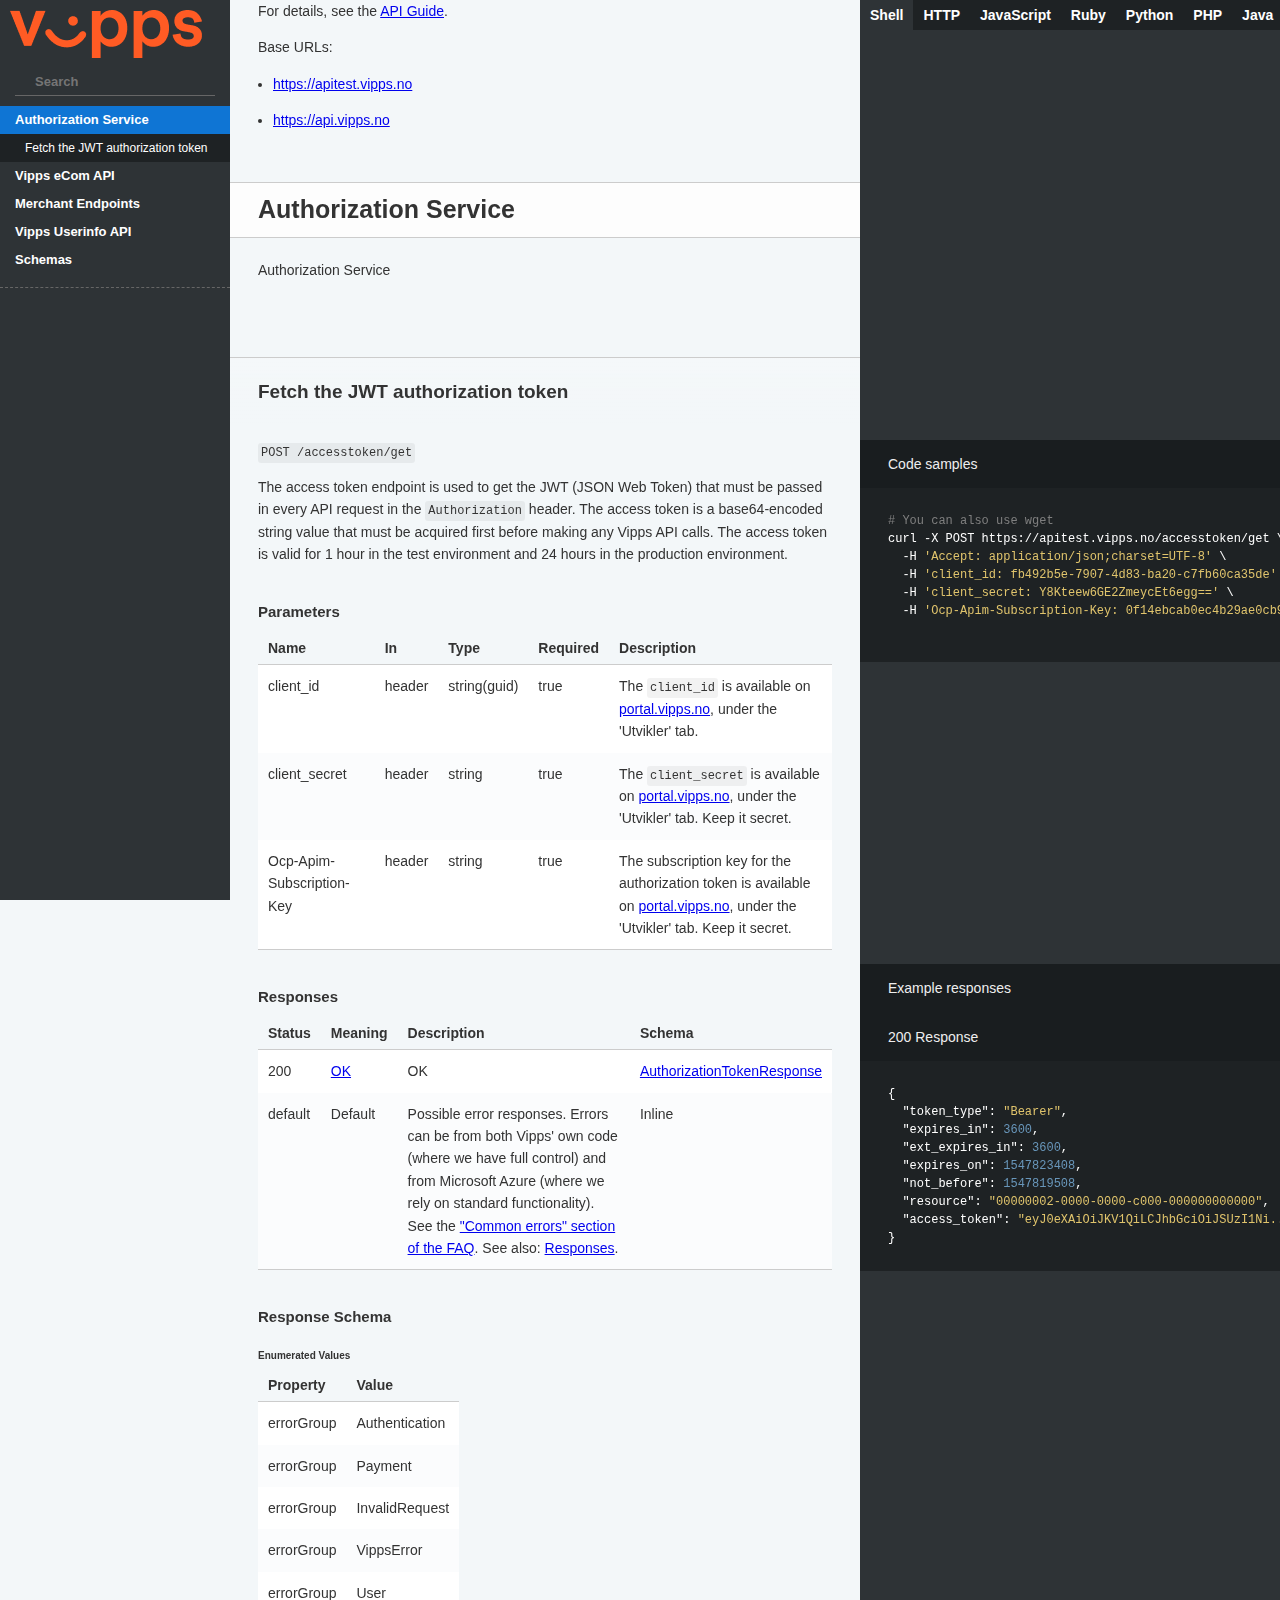
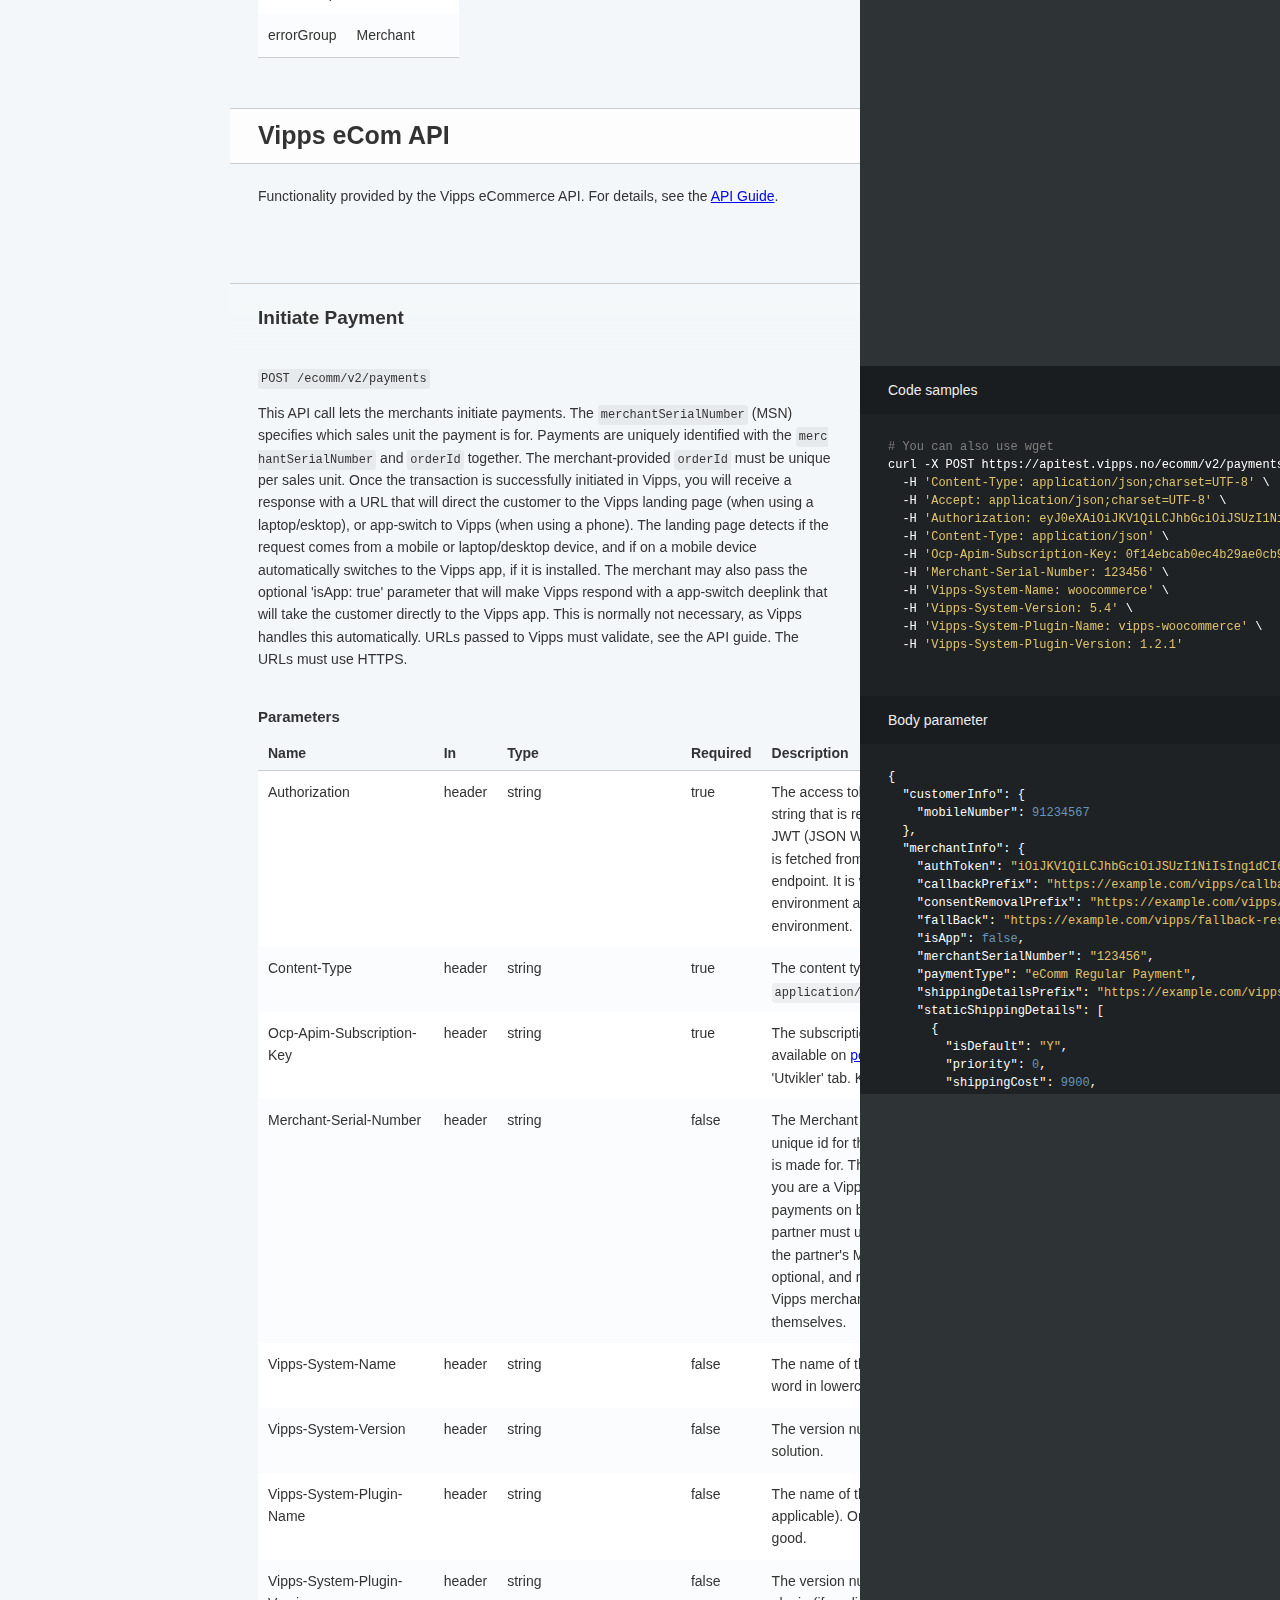
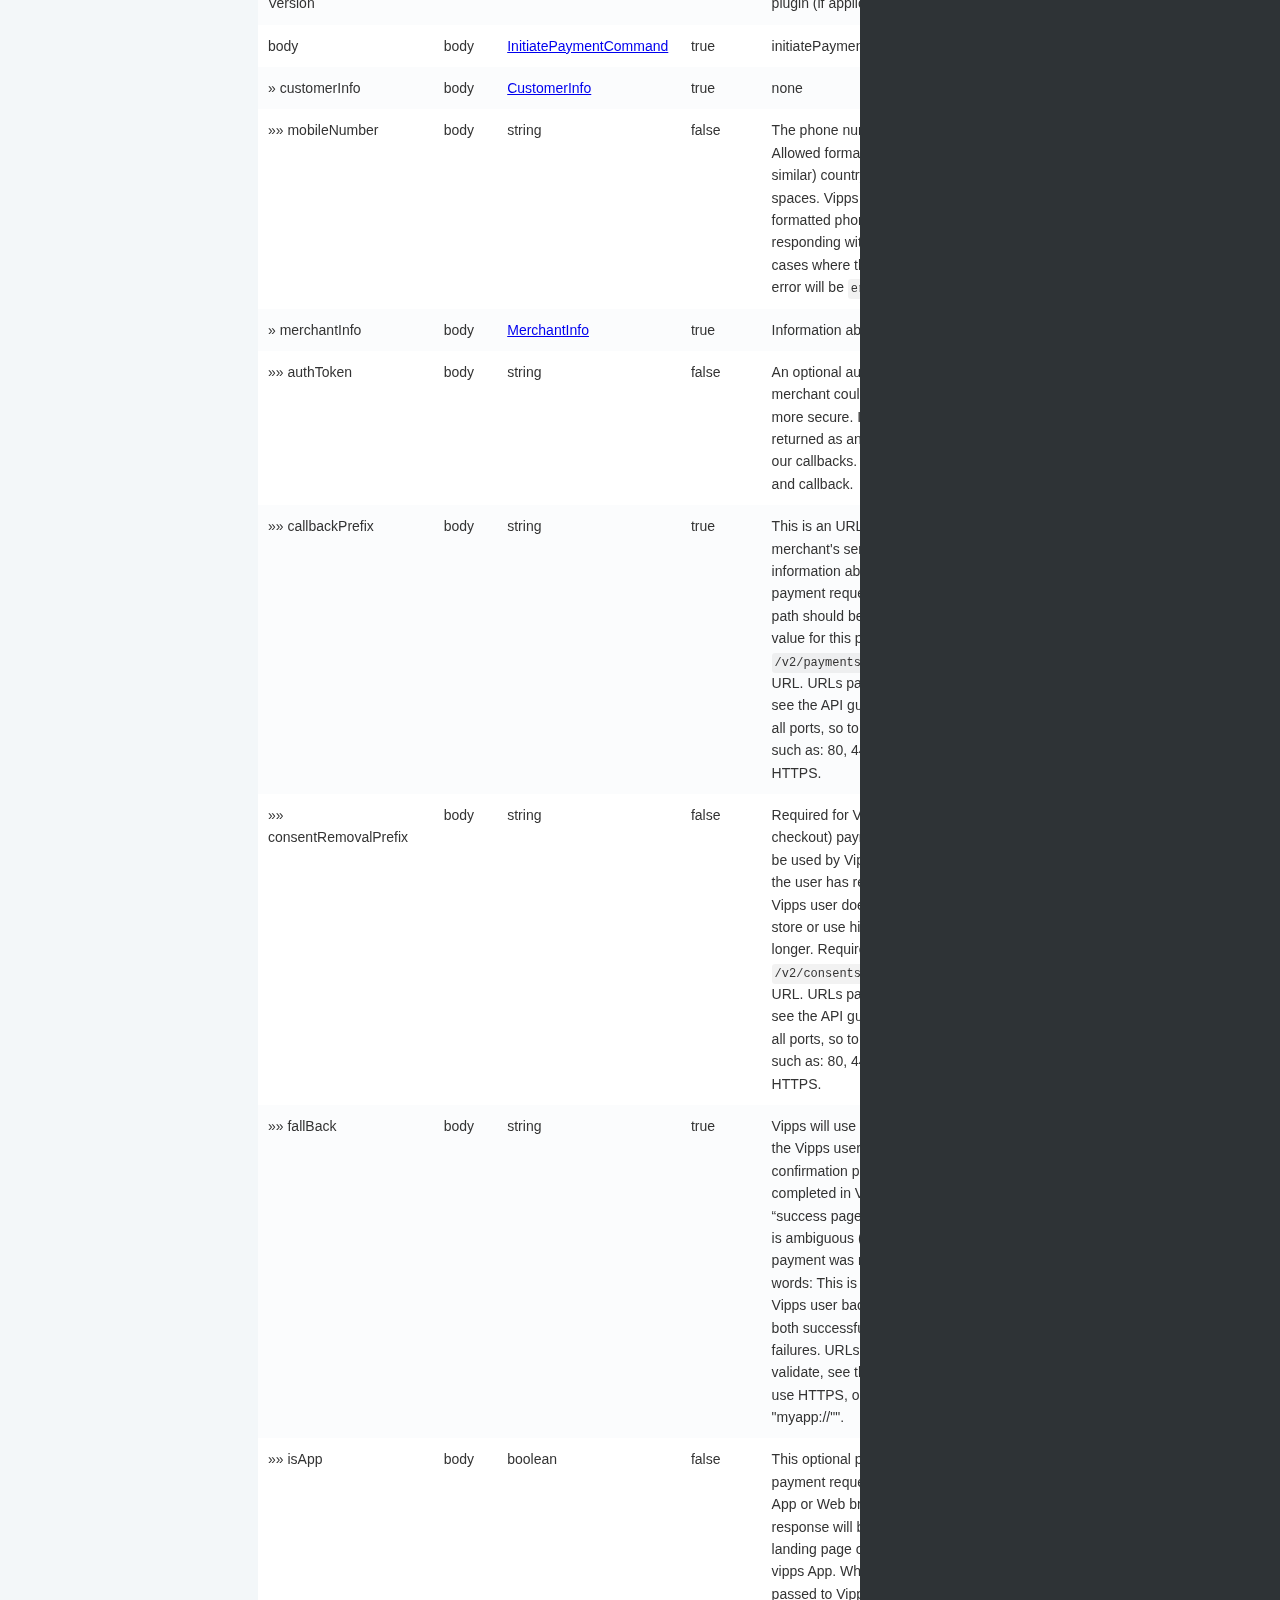
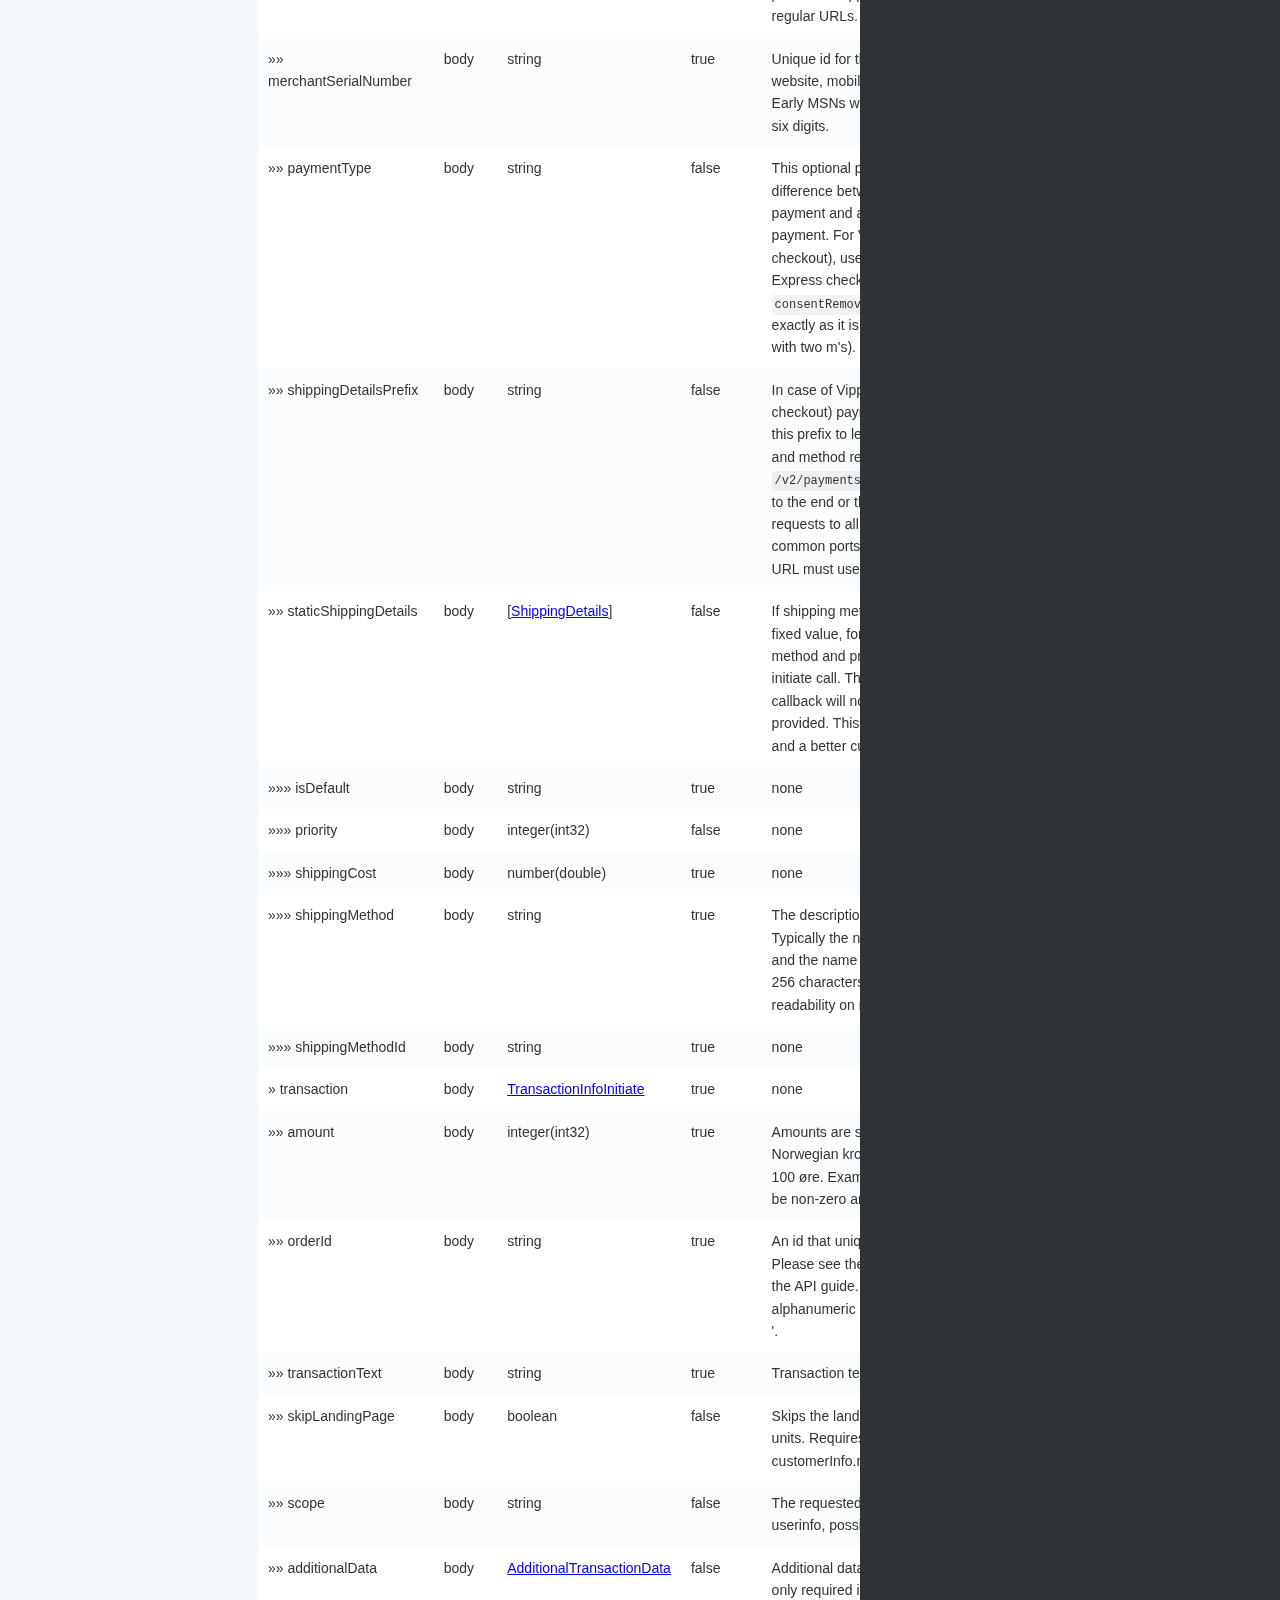
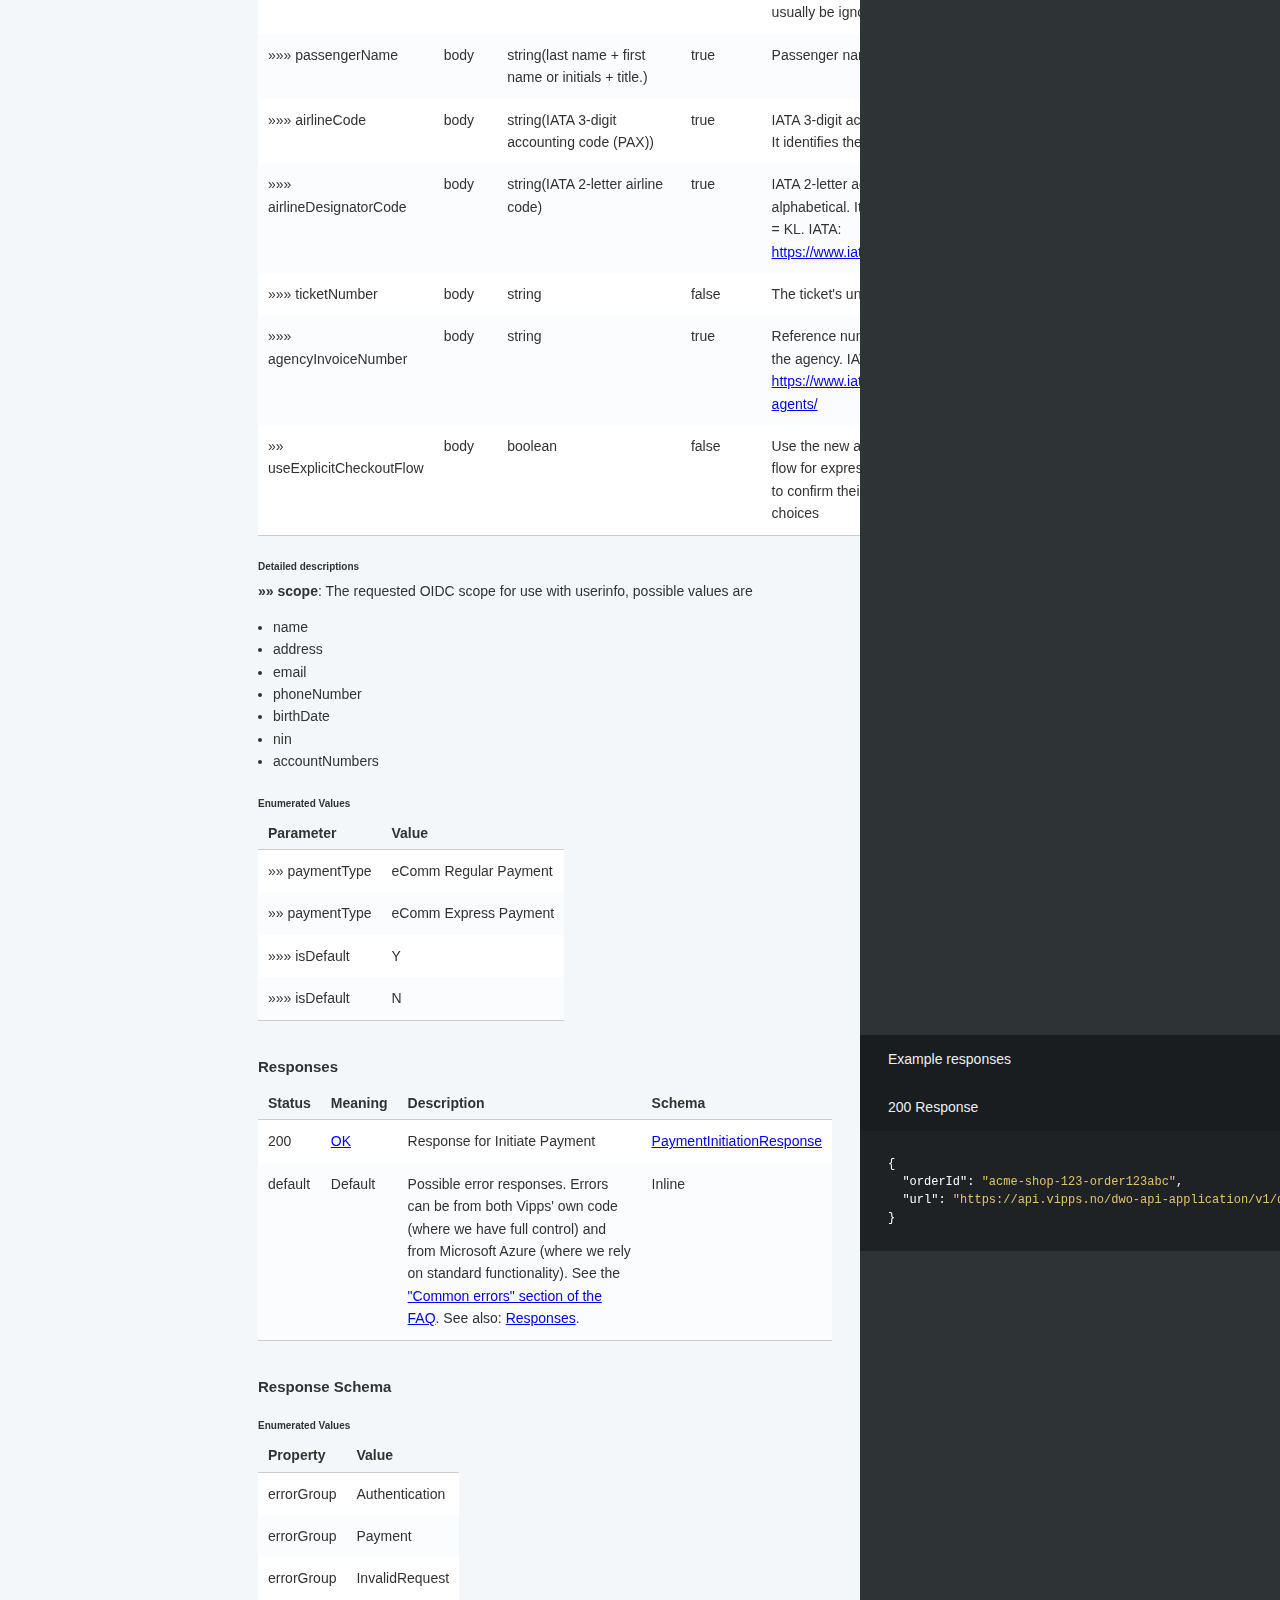
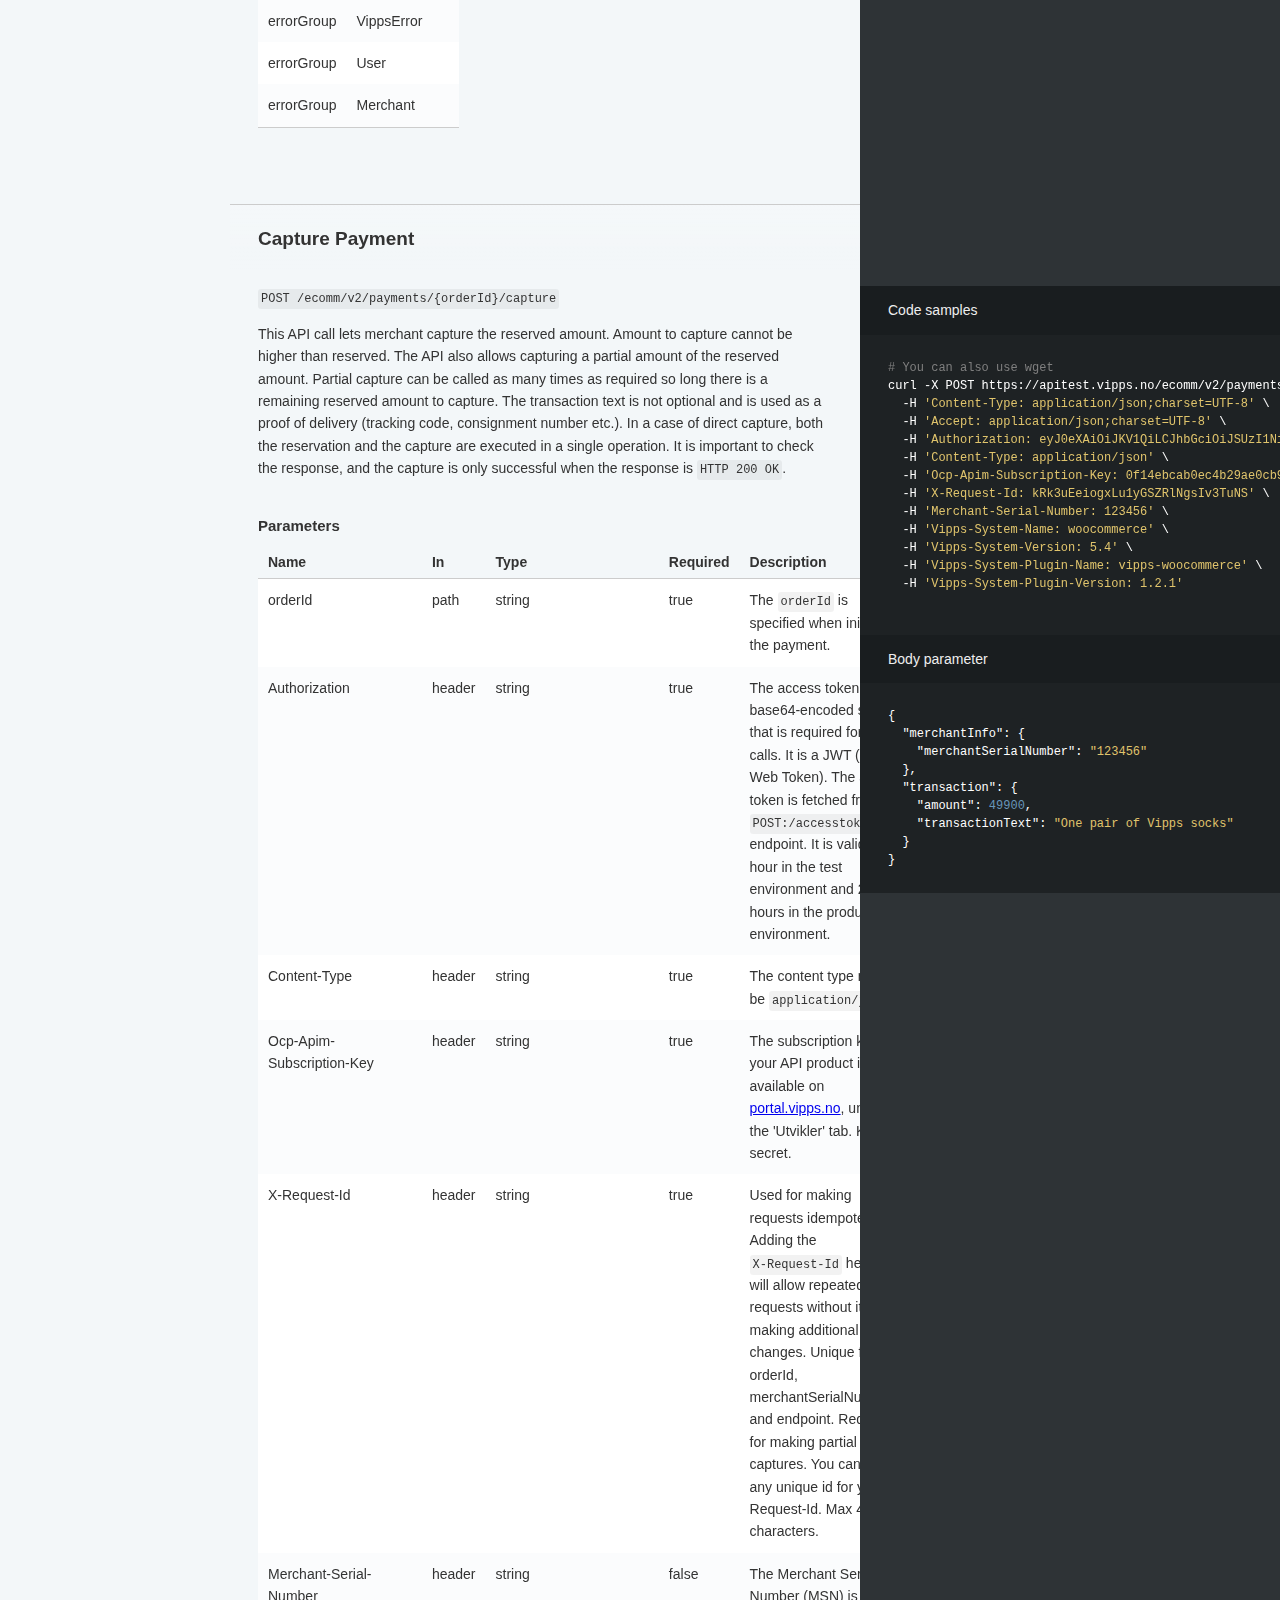
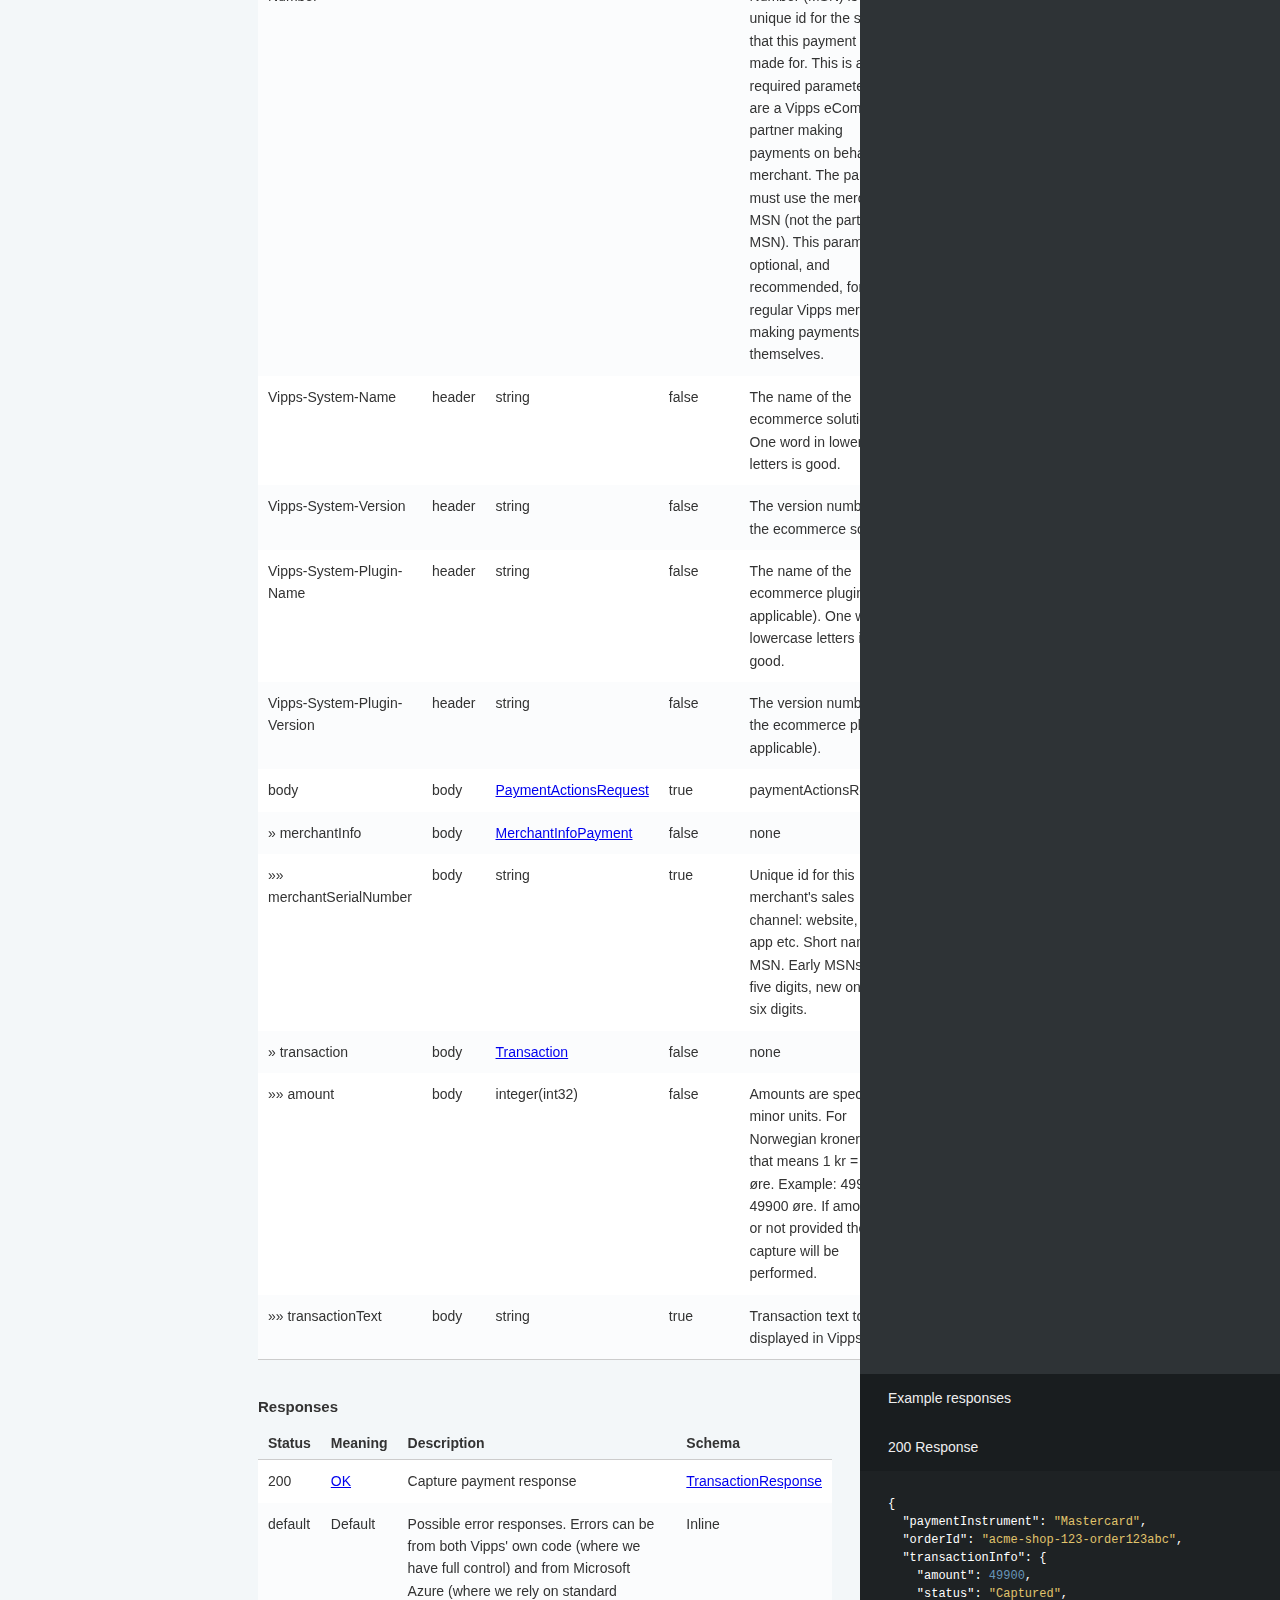
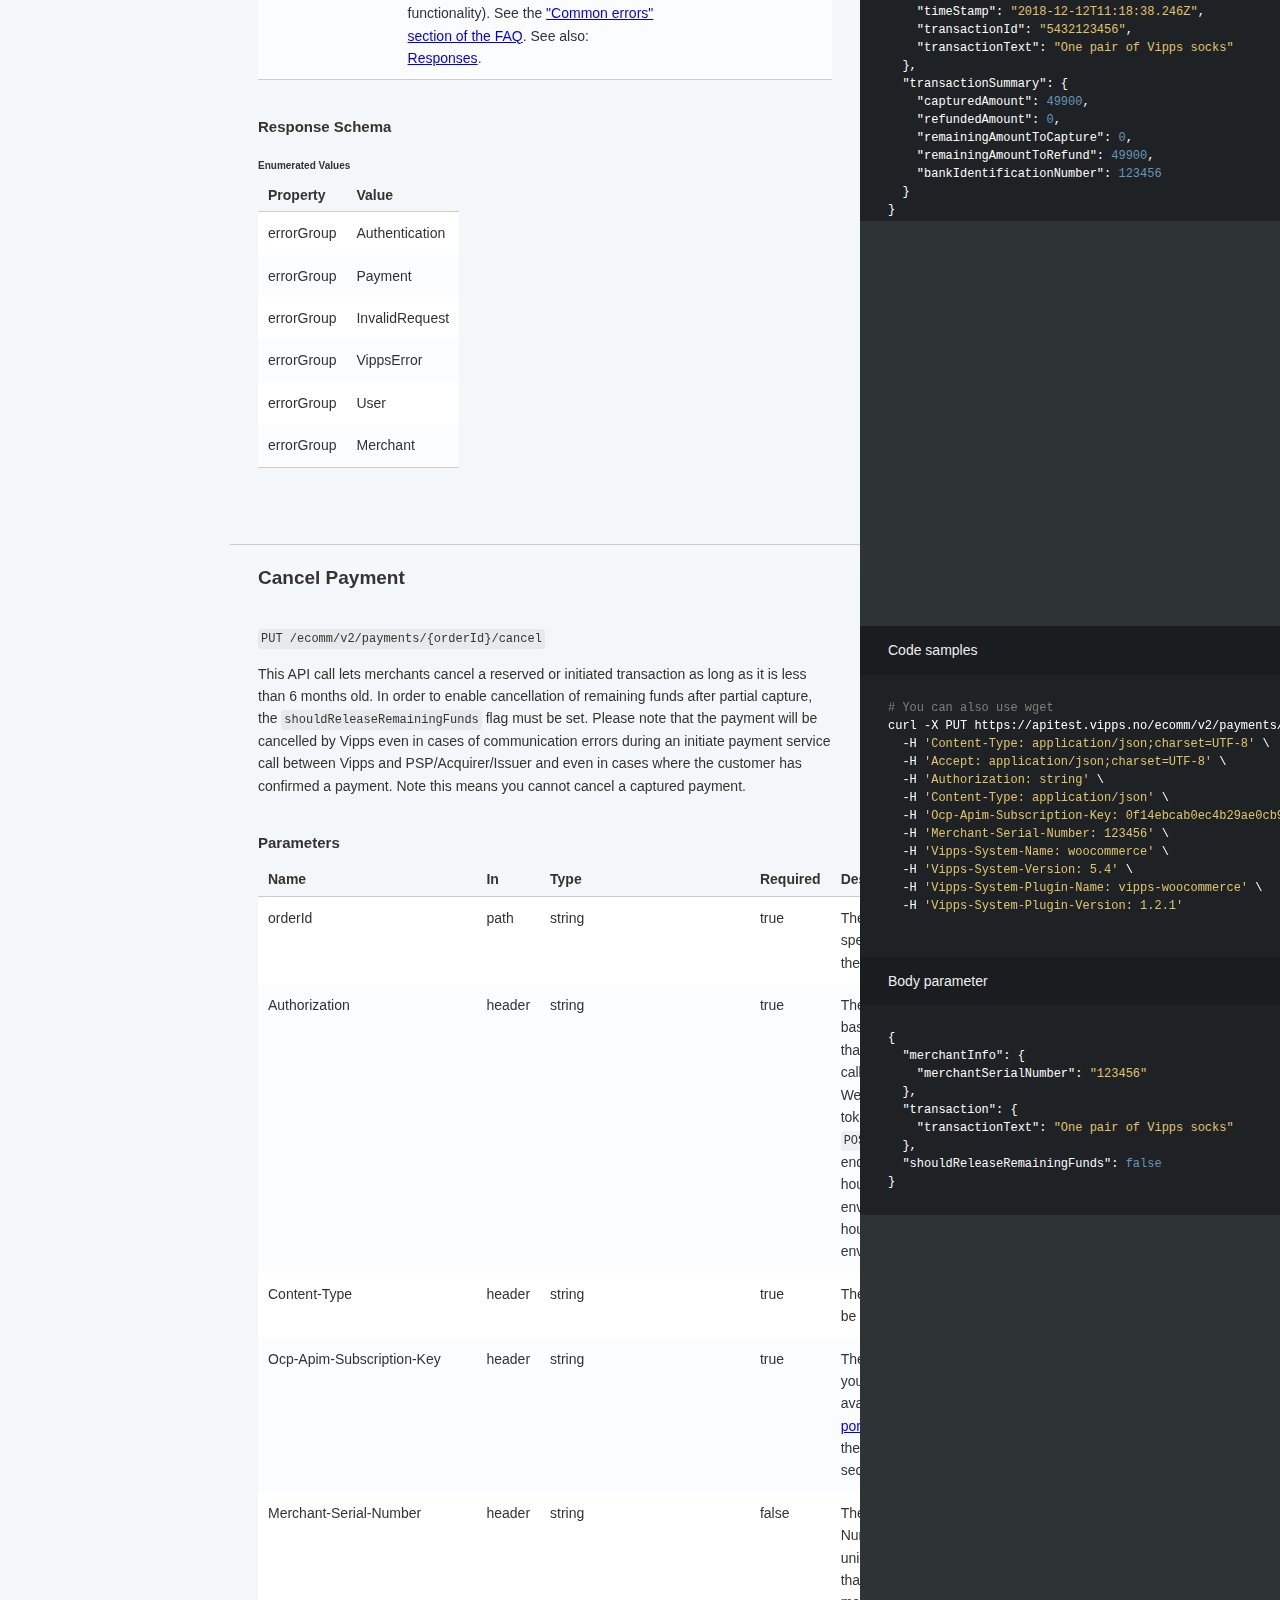
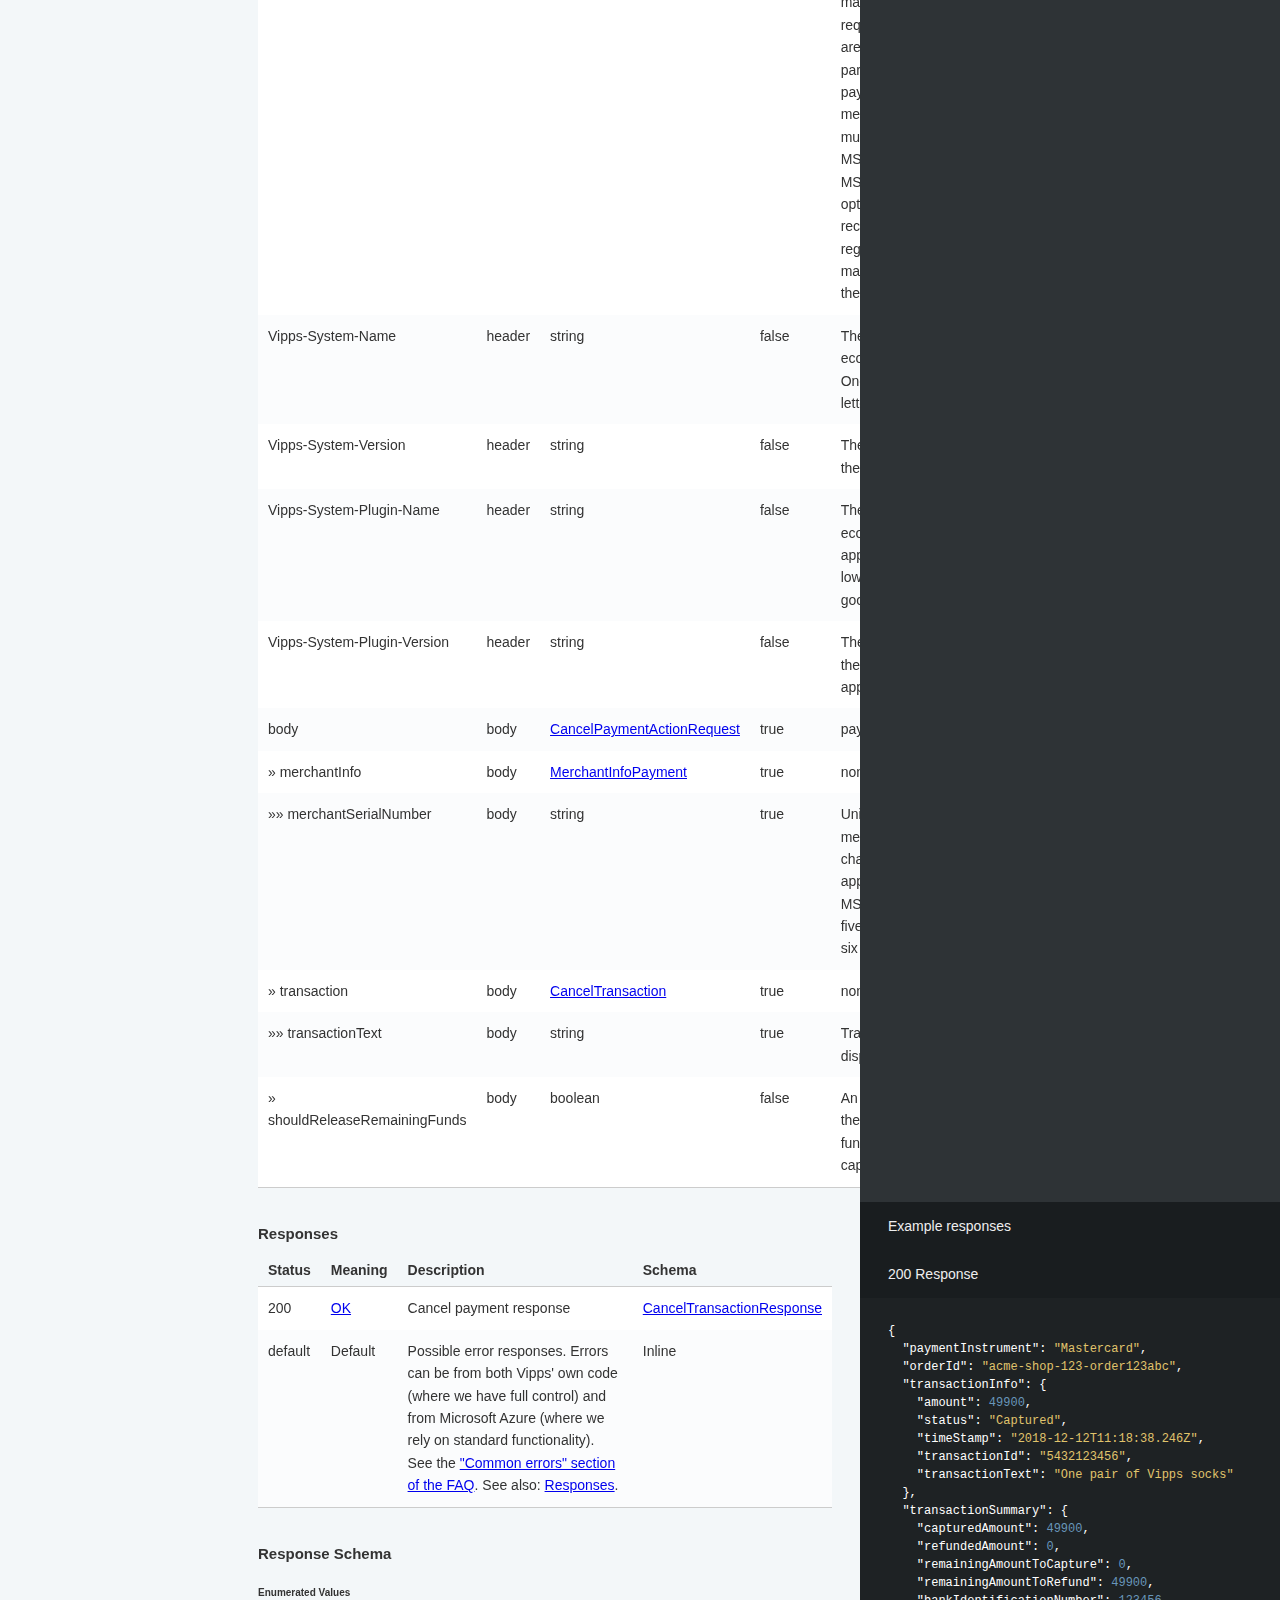
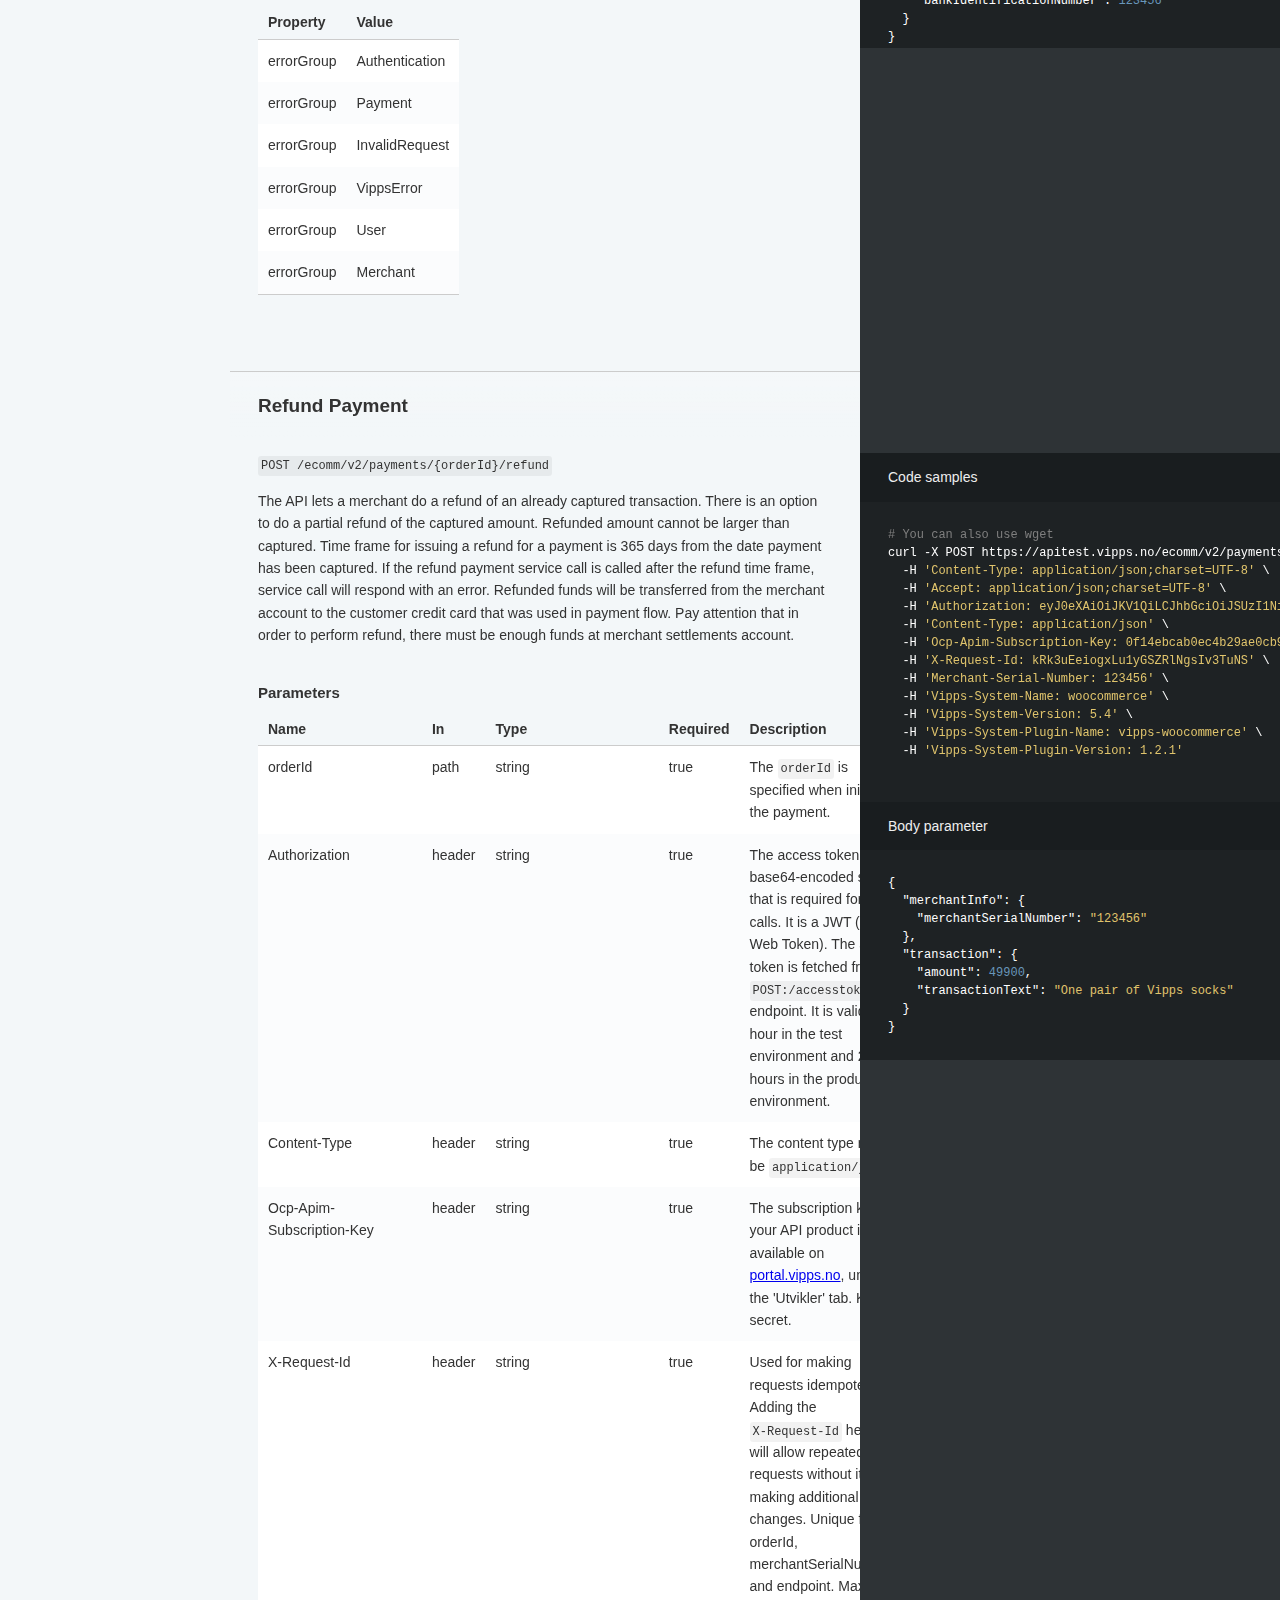
==== docs/shins/index.html @ 9f451799 "shins update" ====
<!doctype html>
<html lang="en">
  <head>
    <meta charset="utf-8">
    <meta content="IE=edge,chrome=1" http-equiv="X-UA-Compatible">
    <meta name="viewport" content="width=device-width, initial-scale=1, maximum-scale=1">
    <title>Vipps eCommerce API v1.6.36</title>

    <style>
    </style>
    <style media="screen">/*! normalize.css v3.0.2 | MIT License | git.io/normalize */
/**
 * 1. Set default font family to sans-serif.
 * 2. Prevent iOS text size adjust after orientation change, without disabling
 *    user zoom.
 */
html {
  font-family: sans-serif;
  /* 1 */
  -ms-text-size-adjust: 100%;
  /* 2 */
  -webkit-text-size-adjust: 100%;
  /* 2 */ }

/**
 * Remove default margin.
 */
body {
  margin: 0; }

/* HTML5 display definitions
   ========================================================================== */
/**
 * Correct `block` display not defined for any HTML5 element in IE 8/9.
 * Correct `block` display not defined for `details` or `summary` in IE 10/11
 * and Firefox.
 * Correct `block` display not defined for `main` in IE 11.
 */
article,
aside,
details,
figcaption,
figure,
footer,
header,
hgroup,
main,
menu,
nav,
section,
summary {
  display: block; }

/**
 * 1. Correct `inline-block` display not defined in IE 8/9.
 * 2. Normalize vertical alignment of `progress` in Chrome, Firefox, and Opera.
 */
audio,
canvas,
progress,
video {
  display: inline-block;
  /* 1 */
  vertical-align: baseline;
  /* 2 */ }

/**
 * Prevent modern browsers from displaying `audio` without controls.
 * Remove excess height in iOS 5 devices.
 */
audio:not([controls]) {
  display: none;
  height: 0; }

/**
 * Address `[hidden]` styling not present in IE 8/9/10.
 * Hide the `template` element in IE 8/9/11, Safari, and Firefox < 22.
 */
[hidden],
template {
  display: none; }

/* Links
   ========================================================================== */
/**
 * Remove the gray background color from active links in IE 10.
 */
a {
  background-color: transparent; }

/**
 * Improve readability when focused and also mouse hovered in all browsers.
 */
a:active,
a:hover {
  outline: 0; }

/* Text-level semantics
   ========================================================================== */
/**
 * Address styling not present in IE 8/9/10/11, Safari, and Chrome.
 */
abbr[title] {
  border-bottom: 1px dotted; }

/**
 * Address style set to `bolder` in Firefox 4+, Safari, and Chrome.
 */
b,
strong {
  font-weight: bold; }

/**
 * Address styling not present in Safari and Chrome.
 */
dfn {
  font-style: italic; }

/**
 * Address variable `h1` font-size and margin within `section` and `article`
 * contexts in Firefox 4+, Safari, and Chrome.
 */
h1 {
  font-size: 2em;
  margin: 0.67em 0; }

/**
 * Address styling not present in IE 8/9.
 */
mark {
  background: #ff0;
  color: #000; }

/**
 * Address inconsistent and variable font size in all browsers.
 */
small {
  font-size: 80%; }

/**
 * Prevent `sub` and `sup` affecting `line-height` in all browsers.
 */
sub,
sup {
  font-size: 75%;
  line-height: 0;
  position: relative;
  vertical-align: baseline; }

sup {
  top: -0.5em; }

sub {
  bottom: -0.25em; }

/* Embedded content
   ========================================================================== */
/**
 * Remove border when inside `a` element in IE 8/9/10.
 */
img {
  border: 0; }

/**
 * Correct overflow not hidden in IE 9/10/11.
 */
svg:not(:root) {
  overflow: hidden; }

/* Grouping content
   ========================================================================== */
/**
 * Address margin not present in IE 8/9 and Safari.
 */
figure {
  margin: 1em 40px; }

/**
 * Address differences between Firefox and other browsers.
 */
hr {
  -moz-box-sizing: content-box;
  box-sizing: content-box;
  height: 0; }

/**
 * Contain overflow in all browsers.
 */
pre {
  overflow: auto; }

/**
 * Address odd `em`-unit font size rendering in all browsers.
 */
code,
kbd,
pre,
samp {
  font-family: monospace, monospace;
  font-size: 1em; }

/* Forms
   ========================================================================== */
/**
 * Known limitation: by default, Chrome and Safari on OS X allow very limited
 * styling of `select`, unless a `border` property is set.
 */
/**
 * 1. Correct color not being inherited.
 *    Known issue: affects color of disabled elements.
 * 2. Correct font properties not being inherited.
 * 3. Address margins set differently in Firefox 4+, Safari, and Chrome.
 */
button,
input,
optgroup,
select,
textarea {
  color: inherit;
  /* 1 */
  font: inherit;
  /* 2 */
  margin: 0;
  /* 3 */ }

/**
 * Address `overflow` set to `hidden` in IE 8/9/10/11.
 */
button {
  overflow: visible; }

/**
 * Address inconsistent `text-transform` inheritance for `button` and `select`.
 * All other form control elements do not inherit `text-transform` values.
 * Correct `button` style inheritance in Firefox, IE 8/9/10/11, and Opera.
 * Correct `select` style inheritance in Firefox.
 */
button,
select {
  text-transform: none; }

/**
 * 1. Avoid the WebKit bug in Android 4.0.* where (2) destroys native `audio`
 *    and `video` controls.
 * 2. Correct inability to style clickable `input` types in iOS.
 * 3. Improve usability and consistency of cursor style between image-type
 *    `input` and others.
 */
button,
html input[type="button"],
input[type="reset"],
input[type="submit"] {
  -webkit-appearance: button;
  /* 2 */
  cursor: pointer;
  /* 3 */ }

/**
 * Re-set default cursor for disabled elements.
 */
button[disabled],
html input[disabled] {
  cursor: default; }

/**
 * Remove inner padding and border in Firefox 4+.
 */
button::-moz-focus-inner,
input::-moz-focus-inner {
  border: 0;
  padding: 0; }

/**
 * Address Firefox 4+ setting `line-height` on `input` using `!important` in
 * the UA stylesheet.
 */
input {
  line-height: normal; }

/**
 * It's recommended that you don't attempt to style these elements.
 * Firefox's implementation doesn't respect box-sizing, padding, or width.
 *
 * 1. Address box sizing set to `content-box` in IE 8/9/10.
 * 2. Remove excess padding in IE 8/9/10.
 */
input[type="checkbox"],
input[type="radio"] {
  box-sizing: border-box;
  /* 1 */
  padding: 0;
  /* 2 */ }

/**
 * Fix the cursor style for Chrome's increment/decrement buttons. For certain
 * `font-size` values of the `input`, it causes the cursor style of the
 * decrement button to change from `default` to `text`.
 */
input[type="number"]::-webkit-inner-spin-button,
input[type="number"]::-webkit-outer-spin-button {
  height: auto; }

/**
 * 1. Address `appearance` set to `searchfield` in Safari and Chrome.
 * 2. Address `box-sizing` set to `border-box` in Safari and Chrome
 *    (include `-moz` to future-proof).
 */
input[type="search"] {
  -webkit-appearance: textfield;
  /* 1 */
  -moz-box-sizing: content-box;
  -webkit-box-sizing: content-box;
  /* 2 */
  box-sizing: content-box; }

/**
 * Remove inner padding and search cancel button in Safari and Chrome on OS X.
 * Safari (but not Chrome) clips the cancel button when the search input has
 * padding (and `textfield` appearance).
 */
input[type="search"]::-webkit-search-cancel-button,
input[type="search"]::-webkit-search-decoration {
  -webkit-appearance: none; }

/**
 * Define consistent border, margin, and padding.
 */
fieldset {
  border: 1px solid #c0c0c0;
  margin: 0 2px;
  padding: 0.35em 0.625em 0.75em; }

/**
 * 1. Correct `color` not being inherited in IE 8/9/10/11.
 * 2. Remove padding so people aren't caught out if they zero out fieldsets.
 */
legend {
  border: 0;
  /* 1 */
  padding: 0;
  /* 2 */ }

/**
 * Remove default vertical scrollbar in IE 8/9/10/11.
 */
textarea {
  overflow: auto; }

/**
 * Don't inherit the `font-weight` (applied by a rule above).
 * NOTE: the default cannot safely be changed in Chrome and Safari on OS X.
 */
optgroup {
  font-weight: bold; }

/* Tables
   ========================================================================== */
/**
 * Remove most spacing between table cells.
 */
table {
  border-collapse: collapse;
  border-spacing: 0; }

td,
th {
  padding: 0; }

/*
Copyright 2008-2013 Concur Technologies, Inc.

Licensed under the Apache License, Version 2.0 (the "License"); you may
not use this file except in compliance with the License. You may obtain
a copy of the License at

  http://www.apache.org/licenses/LICENSE-2.0

Unless required by applicable law or agreed to in writing, software
distributed under the License is distributed on an "AS IS" BASIS, WITHOUT
WARRANTIES OR CONDITIONS OF ANY KIND, either express or implied. See the
License for the specific language governing permissions and limitations
under the License.
*/
.content h1, .content h2, .content h3, .content h4, .content h5, .content h6, html, body {
  font-family: -apple-system, BlinkMacSystemFont, "Segoe UI", Roboto, Helvetica, Arial, sans-serif, "Apple Color Emoji", "Segoe UI Emoji", "Segoe UI Symbol";
  font-size: 14px; }

.content h1, .content h2, .content h3, .content h4, .content h5, .content h6 {
  font-weight: bold; }

.content code, .content pre {
  font-family: Consolas, Menlo, Monaco, "Lucida Console", "Liberation Mono", "DejaVu Sans Mono", "Bitstream Vera Sans Mono", "Courier New", monospace, serif;
  font-size: 12px;
  line-height: 1.5; }

.content code {
  word-break: break-all;
  hyphens: auto; }

@font-face {
  font-family: 'slate';
  src: url('https://raw.githubusercontent.com/Mermade/shins/master/source/fonts/slate.eot?-syv14m');
  src: url('https://raw.githubusercontent.com/Mermade/shins/master/source/fonts/slate.eot?#iefix-syv14m') format("embedded-opentype"), url('https://raw.githubusercontent.com/Mermade/shins/master/source/fonts/slate.woff2?-syv14m') format("woff2"), url('https://raw.githubusercontent.com/Mermade/shins/master/source/fonts/slate.woff?-syv14m') format("woff"), url('https://raw.githubusercontent.com/Mermade/shins/master/source/fonts/slate.ttf?-syv14m') format("truetype"), url('https://raw.githubusercontent.com/Mermade/shins/master/source/fonts/slate.svg?-syv14m#slate') format("svg");
  font-weight: normal;
  font-style: normal; }

.content aside.warning:before, .content aside.notice:before, .content aside.success:before, .toc-wrapper > .search:before {
  font-family: 'slate';
  speak: none;
  font-style: normal;
  font-weight: normal;
  font-variant: normal;
  text-transform: none;
  line-height: 1; }

.content aside.warning:before {
  content: "\e600"; }

.content aside.notice:before {
  content: "\e602"; }

.content aside.success:before {
  content: "\e606"; }

.toc-wrapper > .search:before {
  content: "\e607"; }

/*
Copyright 2008-2013 Concur Technologies, Inc.

Licensed under the Apache License, Version 2.0 (the "License"); you may
not use this file except in compliance with the License. You may obtain
a copy of the License at

  http://www.apache.org/licenses/LICENSE-2.0

Unless required by applicable law or agreed to in writing, software
distributed under the License is distributed on an "AS IS" BASIS, WITHOUT
WARRANTIES OR CONDITIONS OF ANY KIND, either express or implied. See the
License for the specific language governing permissions and limitations
under the License.
*/
html, body {
  color: #333;
  padding: 0;
  margin: 0;
  -webkit-font-smoothing: antialiased;
  -moz-osx-font-smoothing: grayscale;
  background-color: #F3F7F9;
  height: 100%;
  -webkit-text-size-adjust: none;
  /* Never autoresize text */ }

#toc > ul > li > a > span {
  float: right;
  background-color: #2484FF;
  border-radius: 40px;
  width: 20px; }

.toc-wrapper {
  transition: left 0.3s ease-in-out;
  overflow-y: auto;
  overflow-x: hidden;
  position: fixed;
  z-index: 30;
  top: 0;
  left: 0;
  bottom: 0;
  width: 230px;
  background-color: #2E3336;
  font-size: 13px;
  font-weight: bold; }
  .toc-wrapper .lang-selector {
    display: none; }
    .toc-wrapper .lang-selector a {
      padding-top: 0.5em;
      padding-bottom: 0.5em; }
  .toc-wrapper .logo {
    display: block;
    max-width: 100%;
    margin-bottom: 0px; }
  .toc-wrapper > .search {
    position: relative; }
    .toc-wrapper > .search input {
      background: #2E3336;
      border-width: 0 0 1px 0;
      border-color: #666;
      padding: 6px 0 6px 20px;
      box-sizing: border-box;
      margin: 10px 15px;
      width: 200px;
      outline: none;
      color: #fff;
      border-radius: 0;
      /* ios has a default border radius */ }
    .toc-wrapper > .search:before {
      position: absolute;
      top: 17px;
      left: 15px;
      color: #fff; }
  .toc-wrapper .search-results {
    margin-top: 0;
    box-sizing: border-box;
    height: 0;
    overflow-y: auto;
    overflow-x: hidden;
    transition-property: height, margin;
    transition-duration: 180ms;
    transition-timing-function: ease-in-out;
    background: #1E2224; }
    .toc-wrapper .search-results.visible {
      height: 30%;
      margin-bottom: 1em; }
    .toc-wrapper .search-results li {
      margin: 1em 15px;
      line-height: 1; }
    .toc-wrapper .search-results a {
      color: #fff;
      text-decoration: none; }
      .toc-wrapper .search-results a:hover {
        text-decoration: underline; }
  .toc-wrapper ul, .toc-wrapper li {
    list-style: none;
    margin: 0;
    padding: 0;
    line-height: 28px; }
  .toc-wrapper li {
    color: #fff;
    transition-property: background;
    transition-timing-function: linear;
    transition-duration: 200ms; }
  .toc-wrapper .toc-link.active {
    background-color: #0F75D4;
    color: #fff; }
  .toc-wrapper .toc-link.active-parent {
    background-color: #1E2224;
    color: #fff; }
  .toc-wrapper .toc-list-h2 {
    display: none;
    background-color: #1E2224;
    font-weight: 500; }
  .toc-wrapper .toc-h2 {
    padding-left: 25px;
    font-size: 12px; }
  .toc-wrapper .toc-footer {
    padding: 1em 0;
    margin-top: 1em;
    border-top: 1px dashed #666; }
    .toc-wrapper .toc-footer li, .toc-wrapper .toc-footer a {
      color: #fff;
      text-decoration: none; }
    .toc-wrapper .toc-footer a:hover {
      text-decoration: underline; }
    .toc-wrapper .toc-footer li {
      font-size: 0.8em;
      line-height: 1.7;
      text-decoration: none; }

.toc-link, .toc-footer li {
  padding: 0 15px 0 15px;
  display: block;
  overflow-x: hidden;
  white-space: nowrap;
  text-overflow: ellipsis;
  text-decoration: none;
  color: #fff;
  transition-property: background;
  transition-timing-function: linear;
  transition-duration: 130ms; }

#nav-button {
  padding: 0 1.5em 5em 0;
  display: none;
  position: fixed;
  top: 0;
  left: 0;
  z-index: 100;
  color: #000;
  text-decoration: none;
  font-weight: bold;
  opacity: 0.7;
  line-height: 16px;
  transition: left 0.3s ease-in-out; }
  #nav-button span {
    display: block;
    padding: 6px 6px 6px;
    background-color: rgba(243, 247, 249, 0.7);
    transform-origin: 0 0;
    transform: rotate(-90deg) translate(-100%, 0);
    border-radius: 0 0 0 5px; }
  #nav-button img {
    height: 16px;
    vertical-align: bottom; }
  #nav-button:hover {
    opacity: 1; }
  #nav-button.open {
    left: 230px; }

.page-wrapper {
  margin-left: 230px;
  position: relative;
  z-index: 10;
  background-color: #F3F7F9;
  min-height: 100%;
  padding-bottom: 1px; }
  .page-wrapper .dark-box {
    width: 40%;
    background-color: #2E3336;
    position: absolute;
    right: 0;
    top: 0;
    bottom: 0; }
  .page-wrapper .lang-selector {
    position: fixed;
    z-index: 50;
    border-bottom: 5px solid #2E3336; }

.lang-selector {
  background-color: #1E2224;
  width: 100%;
  font-weight: bold; }
  .lang-selector a {
    display: block;
    float: left;
    color: #fff;
    text-decoration: none;
    padding: 0 10px;
    line-height: 30px;
    outline: 0; }
    .lang-selector a:active, .lang-selector a:focus {
      background-color: #111;
      color: #fff; }
    .lang-selector a.active {
      background-color: #2E3336;
      color: #fff; }
  .lang-selector:after {
    content: '';
    clear: both;
    display: block; }

.content {
  -webkit-transform: translateZ(0);
  position: relative;
  z-index: 30; }
  .content:after {
    content: '';
    display: block;
    clear: both; }
  .content > h1, .content > h2, .content > h3, .content > h4, .content > h5, .content > h6, .content > p, .content > table, .content > ul, .content > ol, .content > aside, .content > dl {
    margin-right: 40%;
    padding: 0 28px;
    box-sizing: border-box;
    display: block; }
  .content > ul, .content > ol {
    padding-left: 43px; }
  .content > h1, .content > h2, .content > div {
    clear: both; }
  .content h1 {
    font-size: 25px;
    padding-top: 0.5em;
    padding-bottom: 0.5em;
    margin-bottom: 21px;
    margin-top: 2em;
    border-top: 1px solid #ccc;
    border-bottom: 1px solid #ccc;
    background-color: #fdfdfd; }
  .content h1:first-child, .content div:first-child + h1 {
    border-top-width: 0;
    margin-top: 0; }
  .content h2 {
    font-size: 19px;
    margin-top: 4em;
    margin-bottom: 0;
    border-top: 1px solid #ccc;
    padding-top: 1.2em;
    padding-bottom: 1.2em;
    background-image: linear-gradient(to bottom, rgba(255, 255, 255, 0.2), rgba(255, 255, 255, 0)); }
  .content h1 + h2, .content h1 + div + h2 {
    margin-top: -21px;
    border-top: none; }
  .content h3, .content h4, .content h5, .content h6 {
    font-size: 15px;
    margin-top: 2.5em;
    margin-bottom: 0.8em; }
  .content h4, .content h5, .content h6 {
    font-size: 10px; }
  .content hr {
    margin: 2em 0;
    border-top: 2px solid #2E3336;
    border-bottom: 2px solid #F3F7F9; }
  .content table {
    margin-bottom: 1em;
    overflow: auto; }
    .content table th, .content table td {
      text-align: left;
      vertical-align: top;
      line-height: 1.6; }
      .content table th code, .content table td code {
        white-space: nowrap; }
    .content table th {
      padding: 5px 10px;
      border-bottom: 1px solid #ccc;
      vertical-align: bottom; }
    .content table td {
      padding: 10px; }
    .content table tr:last-child {
      border-bottom: 1px solid #ccc; }
    .content table tr:nth-child(odd) > td {
      background-color: white; }
    .content table tr:nth-child(even) > td {
      background-color: #fbfcfd; }
  .content dt {
    font-weight: bold; }
  .content dd {
    margin-left: 15px; }
  .content p, .content li, .content dt, .content dd {
    line-height: 1.6;
    margin-top: 0; }
  .content img {
    max-width: 100%; }
  .content code {
    background-color: rgba(0, 0, 0, 0.05);
    padding: 3px;
    border-radius: 3px; }
  .content pre > code {
    background-color: transparent;
    padding: 0; }
  .content aside {
    padding-top: 1em;
    padding-bottom: 1em;
    margin-top: 1.5em;
    margin-bottom: 1.5em;
    background: #8fbcd4;
    line-height: 1.6; }
    .content aside.warning {
      background-color: #c97a7e; }
    .content aside.success {
      background-color: #6ac174; }
  .content aside:before {
    vertical-align: middle;
    padding-right: 0.5em;
    font-size: 14px; }
  .content .search-highlight {
    padding: 2px;
    margin: -3px;
    border-radius: 4px;
    border: 1px solid #F7E633;
    background: linear-gradient(to top left, #F7E633 0%, #F1D32F 100%); }

.content pre, .content blockquote {
  background-color: #1E2224;
  color: #fff;
  margin: 0;
  width: 40%;
  float: right;
  clear: right;
  box-sizing: border-box; }
  .content pre > p, .content blockquote > p {
    margin: 0; }
  .content pre a, .content blockquote a {
    color: #fff;
    text-decoration: none;
    border-bottom: dashed 1px #ccc; }

.content pre {
  padding-top: 2em;
  padding-bottom: 2em;
  padding: 2em 28px; }

.content blockquote > p {
  background-color: #191D1F;
  padding: 13px 2em;
  color: #eee; }

@media (max-width: 930px) {
  .toc-wrapper {
    left: -230px; }
    .toc-wrapper.open {
      left: 0; }
  .page-wrapper {
    margin-left: 0; }
  #nav-button {
    display: block; }
  .toc-link {
    padding-top: 0.3em;
    padding-bottom: 0.3em; } }

@media (max-width: 700px) {
  .dark-box {
    display: none; }
  .content > h1, .content > h2, .content > h3, .content > h4, .content > h5, .content > h6, .content > p, .content > table, .content > ul, .content > ol, .content > aside, .content > dl {
    margin-right: 0; }
  .toc-wrapper .lang-selector {
    display: block; }
  .page-wrapper .lang-selector {
    display: none; }
  .content pre, .content blockquote {
    width: auto;
    float: none; }
  .content > pre + h1, .content > blockquote + h1, .content > pre + h2, .content > blockquote + h2, .content > pre + h3, .content > blockquote + h3, .content > pre + h4, .content > blockquote + h4, .content > pre + h5, .content > blockquote + h5, .content > pre + h6, .content > blockquote + h6, .content > pre + p, .content > blockquote + p, .content > pre + table, .content > blockquote + table, .content > pre + ul, .content > blockquote + ul, .content > pre + ol, .content > blockquote + ol, .content > pre + aside, .content > blockquote + aside, .content > pre + dl, .content > blockquote + dl {
    margin-top: 28px; } }

.highlight .c, .highlight .cm, .highlight .c1, .highlight .cs {
  color: #909090; }

.highlight, .highlight .w {
  background-color: #1E2224; }

/* place your custom CSS overrides here */

div .highlight {
	max-width: 95%;
	max-height: 350px;
	overflow-y: auto;
	overflow-x: hidden;
}
.toc-list-h3 {
    display: none;
    background-color: #1E2224;
}
.toc-h3 {
    padding-left: 35px;
    font-size: 11px;
}
.toc-list-h4 {
    display: none;
    background-color: #1E2224;
}
.toc-h4 {
    padding-left: 45px;
    font-size: 10px;
}
.toc-list-h5 {
    display: none;
    background-color: #1E2224;
}
.toc-h5 {
    padding-left: 55px;
    font-size: 9px;
}
.toc-list-h6 {
    display: none;
    background-color: #1E2224;
}
.toc-h6 {
    padding-left: 65px;
    font-size: 8px;
}
.well {
    background: rgba(0, 0, 0, 0.01);
}
</style>
    <style media="print">/*! normalize.css v3.0.2 | MIT License | git.io/normalize */
/**
 * 1. Set default font family to sans-serif.
 * 2. Prevent iOS text size adjust after orientation change, without disabling
 *    user zoom.
 */
html {
  font-family: sans-serif;
  /* 1 */
  -ms-text-size-adjust: 100%;
  /* 2 */
  -webkit-text-size-adjust: 100%;
  /* 2 */ }

/**
 * Remove default margin.
 */
body {
  margin: 0; }

/* HTML5 display definitions
   ========================================================================== */
/**
 * Correct `block` display not defined for any HTML5 element in IE 8/9.
 * Correct `block` display not defined for `details` or `summary` in IE 10/11
 * and Firefox.
 * Correct `block` display not defined for `main` in IE 11.
 */
article,
aside,
details,
figcaption,
figure,
footer,
header,
hgroup,
main,
menu,
nav,
section,
summary {
  display: block; }

/**
 * 1. Correct `inline-block` display not defined in IE 8/9.
 * 2. Normalize vertical alignment of `progress` in Chrome, Firefox, and Opera.
 */
audio,
canvas,
progress,
video {
  display: inline-block;
  /* 1 */
  vertical-align: baseline;
  /* 2 */ }

/**
 * Prevent modern browsers from displaying `audio` without controls.
 * Remove excess height in iOS 5 devices.
 */
audio:not([controls]) {
  display: none;
  height: 0; }

/**
 * Address `[hidden]` styling not present in IE 8/9/10.
 * Hide the `template` element in IE 8/9/11, Safari, and Firefox < 22.
 */
[hidden],
template {
  display: none; }

/* Links
   ========================================================================== */
/**
 * Remove the gray background color from active links in IE 10.
 */
a {
  background-color: transparent; }

/**
 * Improve readability when focused and also mouse hovered in all browsers.
 */
a:active,
a:hover {
  outline: 0; }

/* Text-level semantics
   ========================================================================== */
/**
 * Address styling not present in IE 8/9/10/11, Safari, and Chrome.
 */
abbr[title] {
  border-bottom: 1px dotted; }

/**
 * Address style set to `bolder` in Firefox 4+, Safari, and Chrome.
 */
b,
strong {
  font-weight: bold; }

/**
 * Address styling not present in Safari and Chrome.
 */
dfn {
  font-style: italic; }

/**
 * Address variable `h1` font-size and margin within `section` and `article`
 * contexts in Firefox 4+, Safari, and Chrome.
 */
h1 {
  font-size: 2em;
  margin: 0.67em 0; }

/**
 * Address styling not present in IE 8/9.
 */
mark {
  background: #ff0;
  color: #000; }

/**
 * Address inconsistent and variable font size in all browsers.
 */
small {
  font-size: 80%; }

/**
 * Prevent `sub` and `sup` affecting `line-height` in all browsers.
 */
sub,
sup {
  font-size: 75%;
  line-height: 0;
  position: relative;
  vertical-align: baseline; }

sup {
  top: -0.5em; }

sub {
  bottom: -0.25em; }

/* Embedded content
   ========================================================================== */
/**
 * Remove border when inside `a` element in IE 8/9/10.
 */
img {
  border: 0; }

/**
 * Correct overflow not hidden in IE 9/10/11.
 */
svg:not(:root) {
  overflow: hidden; }

/* Grouping content
   ========================================================================== */
/**
 * Address margin not present in IE 8/9 and Safari.
 */
figure {
  margin: 1em 40px; }

/**
 * Address differences between Firefox and other browsers.
 */
hr {
  -moz-box-sizing: content-box;
  box-sizing: content-box;
  height: 0; }

/**
 * Contain overflow in all browsers.
 */
pre {
  overflow: auto; }

/**
 * Address odd `em`-unit font size rendering in all browsers.
 */
code,
kbd,
pre,
samp {
  font-family: monospace, monospace;
  font-size: 1em; }

/* Forms
   ========================================================================== */
/**
 * Known limitation: by default, Chrome and Safari on OS X allow very limited
 * styling of `select`, unless a `border` property is set.
 */
/**
 * 1. Correct color not being inherited.
 *    Known issue: affects color of disabled elements.
 * 2. Correct font properties not being inherited.
 * 3. Address margins set differently in Firefox 4+, Safari, and Chrome.
 */
button,
input,
optgroup,
select,
textarea {
  color: inherit;
  /* 1 */
  font: inherit;
  /* 2 */
  margin: 0;
  /* 3 */ }

/**
 * Address `overflow` set to `hidden` in IE 8/9/10/11.
 */
button {
  overflow: visible; }

/**
 * Address inconsistent `text-transform` inheritance for `button` and `select`.
 * All other form control elements do not inherit `text-transform` values.
 * Correct `button` style inheritance in Firefox, IE 8/9/10/11, and Opera.
 * Correct `select` style inheritance in Firefox.
 */
button,
select {
  text-transform: none; }

/**
 * 1. Avoid the WebKit bug in Android 4.0.* where (2) destroys native `audio`
 *    and `video` controls.
 * 2. Correct inability to style clickable `input` types in iOS.
 * 3. Improve usability and consistency of cursor style between image-type
 *    `input` and others.
 */
button,
html input[type="button"],
input[type="reset"],
input[type="submit"] {
  -webkit-appearance: button;
  /* 2 */
  cursor: pointer;
  /* 3 */ }

/**
 * Re-set default cursor for disabled elements.
 */
button[disabled],
html input[disabled] {
  cursor: default; }

/**
 * Remove inner padding and border in Firefox 4+.
 */
button::-moz-focus-inner,
input::-moz-focus-inner {
  border: 0;
  padding: 0; }

/**
 * Address Firefox 4+ setting `line-height` on `input` using `!important` in
 * the UA stylesheet.
 */
input {
  line-height: normal; }

/**
 * It's recommended that you don't attempt to style these elements.
 * Firefox's implementation doesn't respect box-sizing, padding, or width.
 *
 * 1. Address box sizing set to `content-box` in IE 8/9/10.
 * 2. Remove excess padding in IE 8/9/10.
 */
input[type="checkbox"],
input[type="radio"] {
  box-sizing: border-box;
  /* 1 */
  padding: 0;
  /* 2 */ }

/**
 * Fix the cursor style for Chrome's increment/decrement buttons. For certain
 * `font-size` values of the `input`, it causes the cursor style of the
 * decrement button to change from `default` to `text`.
 */
input[type="number"]::-webkit-inner-spin-button,
input[type="number"]::-webkit-outer-spin-button {
  height: auto; }

/**
 * 1. Address `appearance` set to `searchfield` in Safari and Chrome.
 * 2. Address `box-sizing` set to `border-box` in Safari and Chrome
 *    (include `-moz` to future-proof).
 */
input[type="search"] {
  -webkit-appearance: textfield;
  /* 1 */
  -moz-box-sizing: content-box;
  -webkit-box-sizing: content-box;
  /* 2 */
  box-sizing: content-box; }

/**
 * Remove inner padding and search cancel button in Safari and Chrome on OS X.
 * Safari (but not Chrome) clips the cancel button when the search input has
 * padding (and `textfield` appearance).
 */
input[type="search"]::-webkit-search-cancel-button,
input[type="search"]::-webkit-search-decoration {
  -webkit-appearance: none; }

/**
 * Define consistent border, margin, and padding.
 */
fieldset {
  border: 1px solid #c0c0c0;
  margin: 0 2px;
  padding: 0.35em 0.625em 0.75em; }

/**
 * 1. Correct `color` not being inherited in IE 8/9/10/11.
 * 2. Remove padding so people aren't caught out if they zero out fieldsets.
 */
legend {
  border: 0;
  /* 1 */
  padding: 0;
  /* 2 */ }

/**
 * Remove default vertical scrollbar in IE 8/9/10/11.
 */
textarea {
  overflow: auto; }

/**
 * Don't inherit the `font-weight` (applied by a rule above).
 * NOTE: the default cannot safely be changed in Chrome and Safari on OS X.
 */
optgroup {
  font-weight: bold; }

/* Tables
   ========================================================================== */
/**
 * Remove most spacing between table cells.
 */
table {
  border-collapse: collapse;
  border-spacing: 0; }

td,
th {
  padding: 0; }

/*
Copyright 2008-2013 Concur Technologies, Inc.

Licensed under the Apache License, Version 2.0 (the "License"); you may
not use this file except in compliance with the License. You may obtain
a copy of the License at

  http://www.apache.org/licenses/LICENSE-2.0

Unless required by applicable law or agreed to in writing, software
distributed under the License is distributed on an "AS IS" BASIS, WITHOUT
WARRANTIES OR CONDITIONS OF ANY KIND, either express or implied. See the
License for the specific language governing permissions and limitations
under the License.
*/
.content h1, .content h2, .content h3, .content h4, body {
  font-family: -apple-system, BlinkMacSystemFont, "Segoe UI", Roboto, Helvetica, Arial, sans-serif, "Apple Color Emoji", "Segoe UI Emoji", "Segoe UI Symbol";
  font-size: 14px; }

.content h1, .content h2, .content h3, .content h4 {
  font-weight: bold; }

.content pre, .content code {
  font-family: Consolas, Menlo, Monaco, "Lucida Console", "Liberation Mono", "DejaVu Sans Mono", "Bitstream Vera Sans Mono", "Courier New", monospace, serif;
  font-size: 12px;
  line-height: 1.5; }

.content pre, .content code {
  word-break: break-all;
  hyphens: auto; }

@font-face {
  font-family: 'slate';
  src: url('https://raw.githubusercontent.com/Mermade/shins/master/source/fonts/slate.eot?-syv14m');
  src: url('https://raw.githubusercontent.com/Mermade/shins/master/source/fonts/slate.eot?#iefix-syv14m') format("embedded-opentype"), url('https://raw.githubusercontent.com/Mermade/shins/master/source/fonts/slate.woff2?-syv14m') format("woff2"), url('https://raw.githubusercontent.com/Mermade/shins/master/source/fonts/slate.woff?-syv14m') format("woff"), url('https://raw.githubusercontent.com/Mermade/shins/master/source/fonts/slate.ttf?-syv14m') format("truetype"), url('https://raw.githubusercontent.com/Mermade/shins/master/source/fonts/slate.svg?-syv14m#slate') format("svg");
  font-weight: normal;
  font-style: normal; }

.content aside.warning:before, .content aside.notice:before, .content aside.success:before {
  font-family: 'slate';
  speak: none;
  font-style: normal;
  font-weight: normal;
  font-variant: normal;
  text-transform: none;
  line-height: 1; }

.content aside.warning:before {
  content: "\e600"; }

.content aside.notice:before {
  content: "\e602"; }

.content aside.success:before {
  content: "\e606"; }

/*
Copyright 2008-2013 Concur Technologies, Inc.

Licensed under the Apache License, Version 2.0 (the "License"); you may
not use this file except in compliance with the License. You may obtain
a copy of the License at

  http://www.apache.org/licenses/LICENSE-2.0

Unless required by applicable law or agreed to in writing, software
distributed under the License is distributed on an "AS IS" BASIS, WITHOUT
WARRANTIES OR CONDITIONS OF ANY KIND, either express or implied. See the
License for the specific language governing permissions and limitations
under the License.
*/
.tocify, .toc-footer, .lang-selector, .search, #nav-button {
  display: none; }

.tocify-wrapper > img {
  margin: 0 auto;
  display: block; }

.content {
  font-size: 12px; }
  .content pre, .content code {
    border: 1px solid #999;
    border-radius: 5px;
    font-size: 0.8em; }
  .content pre code {
    border: 0; }
  .content pre {
    padding: 1.3em; }
  .content code {
    padding: 0.2em; }
  .content table {
    border: 1px solid #999; }
    .content table tr {
      border-bottom: 1px solid #999; }
    .content table td, .content table th {
      padding: 0.7em; }
  .content p {
    line-height: 1.5; }
  .content a {
    text-decoration: none;
    color: #000; }
  .content h1 {
    font-size: 2.5em;
    padding-top: 0.5em;
    padding-bottom: 0.5em;
    margin-top: 1em;
    margin-bottom: 21px;
    border: 2px solid #ccc;
    border-width: 2px 0;
    text-align: center; }
  .content h2 {
    font-size: 1.8em;
    margin-top: 2em;
    border-top: 2px solid #ccc;
    padding-top: 0.8em; }
  .content h1 + h2, .content h1 + div + h2 {
    border-top: none;
    padding-top: 0;
    margin-top: 0; }
  .content h3, .content h4 {
    font-size: 0.8em;
    margin-top: 1.5em;
    margin-bottom: 0.8em;
    text-transform: uppercase; }
  .content h5, .content h6 {
    text-transform: uppercase; }
  .content aside {
    padding: 1em;
    border: 1px solid #ccc;
    border-radius: 5px;
    margin-top: 1.5em;
    margin-bottom: 1.5em;
    line-height: 1.6; }
  .content aside:before {
    vertical-align: middle;
    padding-right: 0.5em;
    font-size: 14px; }

/* place your custom CSS overrides here */
</style>
    <style media="screen">/*

Darkula color scheme from the JetBrains family of IDEs

*/


.hljs {
  display: block;
  overflow-x: auto;
  padding: 0.5em;
  background: #2b2b2b;
  -webkit-text-size-adjust: none;
}

.hljs,
.hljs-tag,
.hljs-title,
.css .hljs-rule,
.css .hljs-value,
.aspectj .hljs-function,
.css .hljs-function .hljs-preprocessor,
.hljs-pragma {
  color: #bababa;
}

.hljs-strongemphasis,
.hljs-strong,
.hljs-emphasis {
  color: #a8a8a2;
}

.hljs-bullet,
.hljs-blockquote,
.hljs-horizontal_rule,
.hljs-number,
.hljs-regexp,
.alias .hljs-keyword,
.hljs-literal,
.hljs-hexcolor {
  color: #6896ba;
}

.hljs-tag .hljs-value,
.hljs-code,
.css .hljs-class,
.hljs-class .hljs-title:last-child {
  color: #a6e22e;
}

.hljs-link_url {
  font-size: 80%;
}

.hljs-emphasis,
.hljs-strongemphasis,
.hljs-class .hljs-title:last-child,
.hljs-typename {
  font-style: italic;
}

.hljs-keyword,
.ruby .hljs-class .hljs-keyword:first-child,
.ruby .hljs-function .hljs-keyword,
.hljs-function,
.hljs-change,
.hljs-winutils,
.hljs-flow,
.nginx .hljs-title,
.tex .hljs-special,
.hljs-header,
.hljs-attribute,
.hljs-symbol,
.hljs-symbol .hljs-string,
.hljs-tag .hljs-title,
.hljs-value,
.alias .hljs-keyword:first-child,
.css .hljs-tag,
.css .unit,
.css .hljs-important {
  color: #cb7832;
}

.hljs-function .hljs-keyword,
.hljs-class .hljs-keyword:first-child,
.hljs-aspect .hljs-keyword:first-child,
.hljs-constant,
.hljs-typename,
.css .hljs-attribute {
  color: #cb7832;
}

.hljs-variable,
.hljs-params,
.hljs-class .hljs-title,
.hljs-aspect .hljs-title {
  color: #b9b9b9;
}

.hljs-string,
.css .hljs-id,
.hljs-subst,
.hljs-type,
.ruby .hljs-class .hljs-parent,
.hljs-built_in,
.django .hljs-template_tag,
.django .hljs-variable,
.smalltalk .hljs-class,
.django .hljs-filter .hljs-argument,
.smalltalk .hljs-localvars,
.smalltalk .hljs-array,
.hljs-attr_selector,
.hljs-pseudo,
.hljs-addition,
.hljs-stream,
.hljs-envvar,
.apache .hljs-tag,
.apache .hljs-cbracket,
.tex .hljs-command,
.hljs-prompt,
.hljs-link_label,
.hljs-link_url,
.hljs-name {
  color: #e0c46c;
}

.hljs-comment,
.hljs-annotation,
.hljs-pi,
.hljs-doctype,
.hljs-deletion,
.hljs-shebang,
.apache .hljs-sqbracket,
.tex .hljs-formula {
  color: #7f7f7f;
}

.hljs-decorator {
  color: #bab429;
}

.coffeescript .javascript,
.javascript .xml,
.tex .hljs-formula,
.xml .javascript,
.xml .vbscript,
.xml .css,
.xml .hljs-cdata,
.xml .php,
.php .xml {
  opacity: 0.5;
}

/* place your custom CSS overrides here */
</style>
    
      <script>!function(e,t){"use strict";"object"==typeof module&&"object"==typeof module.exports?module.exports=e.document?t(e,!0):function(e){if(!e.document)throw new Error("jQuery requires a window with a document");return t(e)}:t(e)}("undefined"!=typeof window?window:this,function(S,e){"use strict";var t=[],E=S.document,r=Object.getPrototypeOf,a=t.slice,g=t.concat,u=t.push,i=t.indexOf,n={},o=n.toString,h=n.hasOwnProperty,s=h.toString,c=s.call(Object),v={};function m(e,t){var n=(t=t||E).createElement("script");n.text=e,t.head.appendChild(n).parentNode.removeChild(n)}function l(e,t){return t.toUpperCase()}var f="3.2.1",C=function(e,t){return new C.fn.init(e,t)},d=/^[\s\uFEFF\xA0]+|[\s\uFEFF\xA0]+$/g,p=/^-ms-/,y=/-([a-z])/g;function x(e){var t=!!e&&"length"in e&&e.length,n=C.type(e);return"function"!==n&&!C.isWindow(e)&&("array"===n||0===t||"number"==typeof t&&0<t&&t-1 in e)}C.fn=C.prototype={jquery:f,constructor:C,length:0,toArray:function(){return a.call(this)},get:function(e){return null==e?a.call(this):e<0?this[e+this.length]:this[e]},pushStack:function(e){var t=C.merge(this.constructor(),e);return t.prevObject=this,t},each:function(e){return C.each(this,e)},map:function(n){return this.pushStack(C.map(this,function(e,t){return n.call(e,t,e)}))},slice:function(){return this.pushStack(a.apply(this,arguments))},first:function(){return this.eq(0)},last:function(){return this.eq(-1)},eq:function(e){var t=this.length,n=+e+(e<0?t:0);return this.pushStack(0<=n&&n<t?[this[n]]:[])},end:function(){return this.prevObject||this.constructor()},push:u,sort:t.sort,splice:t.splice},C.extend=C.fn.extend=function(){var e,t,n,r,i,o,s=arguments[0]||{},a=1,u=arguments.length,c=!1;for("boolean"==typeof s&&(c=s,s=arguments[a]||{},a++),"object"==typeof s||C.isFunction(s)||(s={}),a===u&&(s=this,a--);a<u;a++)if(null!=(e=arguments[a]))for(t in e)n=s[t],s!==(r=e[t])&&(c&&r&&(C.isPlainObject(r)||(i=Array.isArray(r)))?(o=i?(i=!1,n&&Array.isArray(n)?n:[]):n&&C.isPlainObject(n)?n:{},s[t]=C.extend(c,o,r)):void 0!==r&&(s[t]=r));return s},C.extend({expando:"jQuery"+(f+Math.random()).replace(/\D/g,""),isReady:!0,error:function(e){throw new Error(e)},noop:function(){},isFunction:function(e){return"function"===C.type(e)},isWindow:function(e){return null!=e&&e===e.window},isNumeric:function(e){var t=C.type(e);return("number"===t||"string"===t)&&!isNaN(e-parseFloat(e))},isPlainObject:function(e){var t,n;return!(!e||"[object Object]"!==o.call(e))&&(!(t=r(e))||"function"==typeof(n=h.call(t,"constructor")&&t.constructor)&&s.call(n)===c)},isEmptyObject:function(e){var t;for(t in e)return!1;return!0},type:function(e){return null==e?e+"":"object"==typeof e||"function"==typeof e?n[o.call(e)]||"object":typeof e},globalEval:function(e){m(e)},camelCase:function(e){return e.replace(p,"ms-").replace(y,l)},each:function(e,t){var n,r=0;if(x(e))for(n=e.length;r<n&&!1!==t.call(e[r],r,e[r]);r++);else for(r in e)if(!1===t.call(e[r],r,e[r]))break;return e},trim:function(e){return null==e?"":(e+"").replace(d,"")},makeArray:function(e,t){var n=t||[];return null!=e&&(x(Object(e))?C.merge(n,"string"==typeof e?[e]:e):u.call(n,e)),n},inArray:function(e,t,n){return null==t?-1:i.call(t,e,n)},merge:function(e,t){for(var n=+t.length,r=0,i=e.length;r<n;r++)e[i++]=t[r];return e.length=i,e},grep:function(e,t,n){for(var r=[],i=0,o=e.length,s=!n;i<o;i++)!t(e[i],i)!=s&&r.push(e[i]);return r},map:function(e,t,n){var r,i,o=0,s=[];if(x(e))for(r=e.length;o<r;o++)null!=(i=t(e[o],o,n))&&s.push(i);else for(o in e)null!=(i=t(e[o],o,n))&&s.push(i);return g.apply([],s)},guid:1,proxy:function(e,t){var n,r,i;if("string"==typeof t&&(n=e[t],t=e,e=n),C.isFunction(e))return r=a.call(arguments,2),(i=function(){return e.apply(t||this,r.concat(a.call(arguments)))}).guid=e.guid=e.guid||C.guid++,i},now:Date.now,support:v}),"function"==typeof Symbol&&(C.fn[Symbol.iterator]=t[Symbol.iterator]),C.each("Boolean Number String Function Array Date RegExp Object Error Symbol".split(" "),function(e,t){n["[object "+t+"]"]=t.toLowerCase()});var b=function(n){function f(e,t,n){var r="0x"+t-65536;return r!=r||n?t:r<0?String.fromCharCode(65536+r):String.fromCharCode(r>>10|55296,1023&r|56320)}function i(){T()}var e,p,b,o,s,h,d,g,w,u,c,T,S,a,E,v,l,m,y,C="sizzle"+ +new Date,x=n.document,k=0,r=0,N=se(),j=se(),A=se(),L=function(e,t){return e===t&&(c=!0),0},D={}.hasOwnProperty,t=[],O=t.pop,q=t.push,F=t.push,$=t.slice,P=function(e,t){for(var n=0,r=e.length;n<r;n++)if(e[n]===t)return n;return-1},H="checked|selected|async|autofocus|autoplay|controls|defer|disabled|hidden|ismap|loop|multiple|open|readonly|required|scoped",I="[\\x20\\t\\r\\n\\f]",R="(?:\\\\.|[\\w-]|[^\0-\\xa0])+",_="\\["+I+"*("+R+")(?:"+I+"*([*^$|!~]?=)"+I+"*(?:'((?:\\\\.|[^\\\\'])*)'|\"((?:\\\\.|[^\\\\\"])*)\"|("+R+"))|)"+I+"*\\]",M=":("+R+")(?:\\((('((?:\\\\.|[^\\\\'])*)'|\"((?:\\\\.|[^\\\\\"])*)\")|((?:\\\\.|[^\\\\()[\\]]|"+_+")*)|.*)\\)|)",W=new RegExp(I+"+","g"),B=new RegExp("^"+I+"+|((?:^|[^\\\\])(?:\\\\.)*)"+I+"+$","g"),z=new RegExp("^"+I+"*,"+I+"*"),V=new RegExp("^"+I+"*([>+~]|"+I+")"+I+"*"),X=new RegExp("="+I+"*([^\\]'\"]*?)"+I+"*\\]","g"),U=new RegExp(M),Q=new RegExp("^"+R+"$"),Y={ID:new RegExp("^#("+R+")"),CLASS:new RegExp("^\\.("+R+")"),TAG:new RegExp("^("+R+"|[*])"),ATTR:new RegExp("^"+_),PSEUDO:new RegExp("^"+M),CHILD:new RegExp("^:(only|first|last|nth|nth-last)-(child|of-type)(?:\\("+I+"*(even|odd|(([+-]|)(\\d*)n|)"+I+"*(?:([+-]|)"+I+"*(\\d+)|))"+I+"*\\)|)","i"),bool:new RegExp("^(?:"+H+")$","i"),needsContext:new RegExp("^"+I+"*[>+~]|:(even|odd|eq|gt|lt|nth|first|last)(?:\\("+I+"*((?:-\\d)?\\d*)"+I+"*\\)|)(?=[^-]|$)","i")},J=/^(?:input|select|textarea|button)$/i,G=/^h\d$/i,K=/^[^{]+\{\s*\[native \w/,Z=/^(?:#([\w-]+)|(\w+)|\.([\w-]+))$/,ee=/[+~]/,te=new RegExp("\\\\([\\da-f]{1,6}"+I+"?|("+I+")|.)","ig"),ne=/([\0-\x1f\x7f]|^-?\d)|^-$|[^\0-\x1f\x7f-\uFFFF\w-]/g,re=function(e,t){return t?"\0"===e?"�":e.slice(0,-1)+"\\"+e.charCodeAt(e.length-1).toString(16)+" ":"\\"+e},ie=ve(function(e){return!0===e.disabled&&("form"in e||"label"in e)},{dir:"parentNode",next:"legend"});try{F.apply(t=$.call(x.childNodes),x.childNodes),t[x.childNodes.length].nodeType}catch(e){F={apply:t.length?function(e,t){q.apply(e,$.call(t))}:function(e,t){for(var n=e.length,r=0;e[n++]=t[r++];);e.length=n-1}}}function oe(e,t,n,r){var i,o,s,a,u,c,l,f=t&&t.ownerDocument,d=t?t.nodeType:9;if(n=n||[],"string"!=typeof e||!e||1!==d&&9!==d&&11!==d)return n;if(!r&&((t?t.ownerDocument||t:x)!==S&&T(t),t=t||S,E)){if(11!==d&&(u=Z.exec(e)))if(i=u[1]){if(9===d){if(!(s=t.getElementById(i)))return n;if(s.id===i)return n.push(s),n}else if(f&&(s=f.getElementById(i))&&y(t,s)&&s.id===i)return n.push(s),n}else{if(u[2])return F.apply(n,t.getElementsByTagName(e)),n;if((i=u[3])&&p.getElementsByClassName&&t.getElementsByClassName)return F.apply(n,t.getElementsByClassName(i)),n}if(p.qsa&&!A[e+" "]&&(!v||!v.test(e))){if(1!==d)f=t,l=e;else if("object"!==t.nodeName.toLowerCase()){for((a=t.getAttribute("id"))?a=a.replace(ne,re):t.setAttribute("id",a=C),o=(c=h(e)).length;o--;)c[o]="#"+a+" "+ge(c[o]);l=c.join(","),f=ee.test(e)&&pe(t.parentNode)||t}if(l)try{return F.apply(n,f.querySelectorAll(l)),n}catch(e){}finally{a===C&&t.removeAttribute("id")}}}return g(e.replace(B,"$1"),t,n,r)}function se(){var n=[];function r(e,t){return n.push(e+" ")>b.cacheLength&&delete r[n.shift()],r[e+" "]=t}return r}function ae(e){return e[C]=!0,e}function ue(e){var t=S.createElement("fieldset");try{return!!e(t)}catch(e){return!1}finally{t.parentNode&&t.parentNode.removeChild(t),t=null}}function ce(e,t){for(var n=e.split("|"),r=n.length;r--;)b.attrHandle[n[r]]=t}function le(e,t){var n=t&&e,r=n&&1===e.nodeType&&1===t.nodeType&&e.sourceIndex-t.sourceIndex;if(r)return r;if(n)for(;n=n.nextSibling;)if(n===t)return-1;return e?1:-1}function fe(t){return function(e){return"form"in e?e.parentNode&&!1===e.disabled?"label"in e?"label"in e.parentNode?e.parentNode.disabled===t:e.disabled===t:e.isDisabled===t||e.isDisabled!==!t&&ie(e)===t:e.disabled===t:"label"in e&&e.disabled===t}}function de(s){return ae(function(o){return o=+o,ae(function(e,t){for(var n,r=s([],e.length,o),i=r.length;i--;)e[n=r[i]]&&(e[n]=!(t[n]=e[n]))})})}function pe(e){return e&&void 0!==e.getElementsByTagName&&e}for(e in p=oe.support={},s=oe.isXML=function(e){var t=e&&(e.ownerDocument||e).documentElement;return!!t&&"HTML"!==t.nodeName},T=oe.setDocument=function(e){var t,n,r=e?e.ownerDocument||e:x;return r!==S&&9===r.nodeType&&r.documentElement&&(a=(S=r).documentElement,E=!s(S),x!==S&&(n=S.defaultView)&&n.top!==n&&(n.addEventListener?n.addEventListener("unload",i,!1):n.attachEvent&&n.attachEvent("onunload",i)),p.attributes=ue(function(e){return e.className="i",!e.getAttribute("className")}),p.getElementsByTagName=ue(function(e){return e.appendChild(S.createComment("")),!e.getElementsByTagName("*").length}),p.getElementsByClassName=K.test(S.getElementsByClassName),p.getById=ue(function(e){return a.appendChild(e).id=C,!S.getElementsByName||!S.getElementsByName(C).length}),p.getById?(b.filter.ID=function(e){var t=e.replace(te,f);return function(e){return e.getAttribute("id")===t}},b.find.ID=function(e,t){if(void 0!==t.getElementById&&E){var n=t.getElementById(e);return n?[n]:[]}}):(b.filter.ID=function(e){var n=e.replace(te,f);return function(e){var t=void 0!==e.getAttributeNode&&e.getAttributeNode("id");return t&&t.value===n}},b.find.ID=function(e,t){if(void 0!==t.getElementById&&E){var n,r,i,o=t.getElementById(e);if(o){if((n=o.getAttributeNode("id"))&&n.value===e)return[o];for(i=t.getElementsByName(e),r=0;o=i[r++];)if((n=o.getAttributeNode("id"))&&n.value===e)return[o]}return[]}}),b.find.TAG=p.getElementsByTagName?function(e,t){return void 0!==t.getElementsByTagName?t.getElementsByTagName(e):p.qsa?t.querySelectorAll(e):void 0}:function(e,t){var n,r=[],i=0,o=t.getElementsByTagName(e);if("*"!==e)return o;for(;n=o[i++];)1===n.nodeType&&r.push(n);return r},b.find.CLASS=p.getElementsByClassName&&function(e,t){if(void 0!==t.getElementsByClassName&&E)return t.getElementsByClassName(e)},l=[],v=[],(p.qsa=K.test(S.querySelectorAll))&&(ue(function(e){a.appendChild(e).innerHTML="<a id='"+C+"'></a><select id='"+C+"-\r\\' msallowcapture=''><option selected=''></option></select>",e.querySelectorAll("[msallowcapture^='']").length&&v.push("[*^$]="+I+"*(?:''|\"\")"),e.querySelectorAll("[selected]").length||v.push("\\["+I+"*(?:value|"+H+")"),e.querySelectorAll("[id~="+C+"-]").length||v.push("~="),e.querySelectorAll(":checked").length||v.push(":checked"),e.querySelectorAll("a#"+C+"+*").length||v.push(".#.+[+~]")}),ue(function(e){e.innerHTML="<a href='' disabled='disabled'></a><select disabled='disabled'><option/></select>";var t=S.createElement("input");t.setAttribute("type","hidden"),e.appendChild(t).setAttribute("name","D"),e.querySelectorAll("[name=d]").length&&v.push("name"+I+"*[*^$|!~]?="),2!==e.querySelectorAll(":enabled").length&&v.push(":enabled",":disabled"),a.appendChild(e).disabled=!0,2!==e.querySelectorAll(":disabled").length&&v.push(":enabled",":disabled"),e.querySelectorAll("*,:x"),v.push(",.*:")})),(p.matchesSelector=K.test(m=a.matches||a.webkitMatchesSelector||a.mozMatchesSelector||a.oMatchesSelector||a.msMatchesSelector))&&ue(function(e){p.disconnectedMatch=m.call(e,"*"),m.call(e,"[s!='']:x"),l.push("!=",M)}),v=v.length&&new RegExp(v.join("|")),l=l.length&&new RegExp(l.join("|")),t=K.test(a.compareDocumentPosition),y=t||K.test(a.contains)?function(e,t){var n=9===e.nodeType?e.documentElement:e,r=t&&t.parentNode;return e===r||!(!r||1!==r.nodeType||!(n.contains?n.contains(r):e.compareDocumentPosition&&16&e.compareDocumentPosition(r)))}:function(e,t){if(t)for(;t=t.parentNode;)if(t===e)return!0;return!1},L=t?function(e,t){if(e===t)return c=!0,0;var n=!e.compareDocumentPosition-!t.compareDocumentPosition;return n||(1&(n=(e.ownerDocument||e)===(t.ownerDocument||t)?e.compareDocumentPosition(t):1)||!p.sortDetached&&t.compareDocumentPosition(e)===n?e===S||e.ownerDocument===x&&y(x,e)?-1:t===S||t.ownerDocument===x&&y(x,t)?1:u?P(u,e)-P(u,t):0:4&n?-1:1)}:function(e,t){if(e===t)return c=!0,0;var n,r=0,i=e.parentNode,o=t.parentNode,s=[e],a=[t];if(!i||!o)return e===S?-1:t===S?1:i?-1:o?1:u?P(u,e)-P(u,t):0;if(i===o)return le(e,t);for(n=e;n=n.parentNode;)s.unshift(n);for(n=t;n=n.parentNode;)a.unshift(n);for(;s[r]===a[r];)r++;return r?le(s[r],a[r]):s[r]===x?-1:a[r]===x?1:0}),S},oe.matches=function(e,t){return oe(e,null,null,t)},oe.matchesSelector=function(e,t){if((e.ownerDocument||e)!==S&&T(e),t=t.replace(X,"='$1']"),p.matchesSelector&&E&&!A[t+" "]&&(!l||!l.test(t))&&(!v||!v.test(t)))try{var n=m.call(e,t);if(n||p.disconnectedMatch||e.document&&11!==e.document.nodeType)return n}catch(e){}return 0<oe(t,S,null,[e]).length},oe.contains=function(e,t){return(e.ownerDocument||e)!==S&&T(e),y(e,t)},oe.attr=function(e,t){(e.ownerDocument||e)!==S&&T(e);var n=b.attrHandle[t.toLowerCase()],r=n&&D.call(b.attrHandle,t.toLowerCase())?n(e,t,!E):void 0;return void 0!==r?r:p.attributes||!E?e.getAttribute(t):(r=e.getAttributeNode(t))&&r.specified?r.value:null},oe.escape=function(e){return(e+"").replace(ne,re)},oe.error=function(e){throw new Error("Syntax error, unrecognized expression: "+e)},oe.uniqueSort=function(e){var t,n=[],r=0,i=0;if(c=!p.detectDuplicates,u=!p.sortStable&&e.slice(0),e.sort(L),c){for(;t=e[i++];)t===e[i]&&(r=n.push(i));for(;r--;)e.splice(n[r],1)}return u=null,e},o=oe.getText=function(e){var t,n="",r=0,i=e.nodeType;if(i){if(1===i||9===i||11===i){if("string"==typeof e.textContent)return e.textContent;for(e=e.firstChild;e;e=e.nextSibling)n+=o(e)}else if(3===i||4===i)return e.nodeValue}else for(;t=e[r++];)n+=o(t);return n},(b=oe.selectors={cacheLength:50,createPseudo:ae,match:Y,attrHandle:{},find:{},relative:{">":{dir:"parentNode",first:!0}," ":{dir:"parentNode"},"+":{dir:"previousSibling",first:!0},"~":{dir:"previousSibling"}},preFilter:{ATTR:function(e){return e[1]=e[1].replace(te,f),e[3]=(e[3]||e[4]||e[5]||"").replace(te,f),"~="===e[2]&&(e[3]=" "+e[3]+" "),e.slice(0,4)},CHILD:function(e){return e[1]=e[1].toLowerCase(),"nth"===e[1].slice(0,3)?(e[3]||oe.error(e[0]),e[4]=+(e[4]?e[5]+(e[6]||1):2*("even"===e[3]||"odd"===e[3])),e[5]=+(e[7]+e[8]||"odd"===e[3])):e[3]&&oe.error(e[0]),e},PSEUDO:function(e){var t,n=!e[6]&&e[2];return Y.CHILD.test(e[0])?null:(e[3]?e[2]=e[4]||e[5]||"":n&&U.test(n)&&(t=h(n,!0))&&(t=n.indexOf(")",n.length-t)-n.length)&&(e[0]=e[0].slice(0,t),e[2]=n.slice(0,t)),e.slice(0,3))}},filter:{TAG:function(e){var t=e.replace(te,f).toLowerCase();return"*"===e?function(){return!0}:function(e){return e.nodeName&&e.nodeName.toLowerCase()===t}},CLASS:function(e){var t=N[e+" "];return t||(t=new RegExp("(^|"+I+")"+e+"("+I+"|$)"))&&N(e,function(e){return t.test("string"==typeof e.className&&e.className||void 0!==e.getAttribute&&e.getAttribute("class")||"")})},ATTR:function(n,r,i){return function(e){var t=oe.attr(e,n);return null==t?"!="===r:!r||(t+="","="===r?t===i:"!="===r?t!==i:"^="===r?i&&0===t.indexOf(i):"*="===r?i&&-1<t.indexOf(i):"$="===r?i&&t.slice(-i.length)===i:"~="===r?-1<(" "+t.replace(W," ")+" ").indexOf(i):"|="===r&&(t===i||t.slice(0,i.length+1)===i+"-"))}},CHILD:function(h,e,t,g,v){var m="nth"!==h.slice(0,3),y="last"!==h.slice(-4),x="of-type"===e;return 1===g&&0===v?function(e){return!!e.parentNode}:function(e,t,n){var r,i,o,s,a,u,c=m!=y?"nextSibling":"previousSibling",l=e.parentNode,f=x&&e.nodeName.toLowerCase(),d=!n&&!x,p=!1;if(l){if(m){for(;c;){for(s=e;s=s[c];)if(x?s.nodeName.toLowerCase()===f:1===s.nodeType)return!1;u=c="only"===h&&!u&&"nextSibling"}return!0}if(u=[y?l.firstChild:l.lastChild],y&&d){for(p=(a=(r=(i=(o=(s=l)[C]||(s[C]={}))[s.uniqueID]||(o[s.uniqueID]={}))[h]||[])[0]===k&&r[1])&&r[2],s=a&&l.childNodes[a];s=++a&&s&&s[c]||(p=a=0)||u.pop();)if(1===s.nodeType&&++p&&s===e){i[h]=[k,a,p];break}}else if(d&&(p=a=(r=(i=(o=(s=e)[C]||(s[C]={}))[s.uniqueID]||(o[s.uniqueID]={}))[h]||[])[0]===k&&r[1]),!1===p)for(;(s=++a&&s&&s[c]||(p=a=0)||u.pop())&&((x?s.nodeName.toLowerCase()!==f:1!==s.nodeType)||!++p||(d&&((i=(o=s[C]||(s[C]={}))[s.uniqueID]||(o[s.uniqueID]={}))[h]=[k,p]),s!==e)););return(p-=v)===g||p%g==0&&0<=p/g}}},PSEUDO:function(e,o){var t,s=b.pseudos[e]||b.setFilters[e.toLowerCase()]||oe.error("unsupported pseudo: "+e);return s[C]?s(o):1<s.length?(t=[e,e,"",o],b.setFilters.hasOwnProperty(e.toLowerCase())?ae(function(e,t){for(var n,r=s(e,o),i=r.length;i--;)e[n=P(e,r[i])]=!(t[n]=r[i])}):function(e){return s(e,0,t)}):s}},pseudos:{not:ae(function(e){var r=[],i=[],a=d(e.replace(B,"$1"));return a[C]?ae(function(e,t,n,r){for(var i,o=a(e,null,r,[]),s=e.length;s--;)(i=o[s])&&(e[s]=!(t[s]=i))}):function(e,t,n){return r[0]=e,a(r,null,n,i),r[0]=null,!i.pop()}}),has:ae(function(t){return function(e){return 0<oe(t,e).length}}),contains:ae(function(t){return t=t.replace(te,f),function(e){return-1<(e.textContent||e.innerText||o(e)).indexOf(t)}}),lang:ae(function(n){return Q.test(n||"")||oe.error("unsupported lang: "+n),n=n.replace(te,f).toLowerCase(),function(e){var t;do{if(t=E?e.lang:e.getAttribute("xml:lang")||e.getAttribute("lang"))return(t=t.toLowerCase())===n||0===t.indexOf(n+"-")}while((e=e.parentNode)&&1===e.nodeType);return!1}}),target:function(e){var t=n.location&&n.location.hash;return t&&t.slice(1)===e.id},root:function(e){return e===a},focus:function(e){return e===S.activeElement&&(!S.hasFocus||S.hasFocus())&&!!(e.type||e.href||~e.tabIndex)},enabled:fe(!1),disabled:fe(!0),checked:function(e){var t=e.nodeName.toLowerCase();return"input"===t&&!!e.checked||"option"===t&&!!e.selected},selected:function(e){return e.parentNode&&e.parentNode.selectedIndex,!0===e.selected},empty:function(e){for(e=e.firstChild;e;e=e.nextSibling)if(e.nodeType<6)return!1;return!0},parent:function(e){return!b.pseudos.empty(e)},header:function(e){return G.test(e.nodeName)},input:function(e){return J.test(e.nodeName)},button:function(e){var t=e.nodeName.toLowerCase();return"input"===t&&"button"===e.type||"button"===t},text:function(e){var t;return"input"===e.nodeName.toLowerCase()&&"text"===e.type&&(null==(t=e.getAttribute("type"))||"text"===t.toLowerCase())},first:de(function(){return[0]}),last:de(function(e,t){return[t-1]}),eq:de(function(e,t,n){return[n<0?n+t:n]}),even:de(function(e,t){for(var n=0;n<t;n+=2)e.push(n);return e}),odd:de(function(e,t){for(var n=1;n<t;n+=2)e.push(n);return e}),lt:de(function(e,t,n){for(var r=n<0?n+t:n;0<=--r;)e.push(r);return e}),gt:de(function(e,t,n){for(var r=n<0?n+t:n;++r<t;)e.push(r);return e})}}).pseudos.nth=b.pseudos.eq,{radio:!0,checkbox:!0,file:!0,password:!0,image:!0})b.pseudos[e]=function(t){return function(e){return"input"===e.nodeName.toLowerCase()&&e.type===t}}(e);for(e in{submit:!0,reset:!0})b.pseudos[e]=function(n){return function(e){var t=e.nodeName.toLowerCase();return("input"===t||"button"===t)&&e.type===n}}(e);function he(){}function ge(e){for(var t=0,n=e.length,r="";t<n;t++)r+=e[t].value;return r}function ve(a,e,t){var u=e.dir,c=e.next,l=c||u,f=t&&"parentNode"===l,d=r++;return e.first?function(e,t,n){for(;e=e[u];)if(1===e.nodeType||f)return a(e,t,n);return!1}:function(e,t,n){var r,i,o,s=[k,d];if(n){for(;e=e[u];)if((1===e.nodeType||f)&&a(e,t,n))return!0}else for(;e=e[u];)if(1===e.nodeType||f)if(i=(o=e[C]||(e[C]={}))[e.uniqueID]||(o[e.uniqueID]={}),c&&c===e.nodeName.toLowerCase())e=e[u]||e;else{if((r=i[l])&&r[0]===k&&r[1]===d)return s[2]=r[2];if((i[l]=s)[2]=a(e,t,n))return!0}return!1}}function me(i){return 1<i.length?function(e,t,n){for(var r=i.length;r--;)if(!i[r](e,t,n))return!1;return!0}:i[0]}function ye(e,t,n,r,i){for(var o,s=[],a=0,u=e.length,c=null!=t;a<u;a++)(o=e[a])&&(n&&!n(o,r,i)||(s.push(o),c&&t.push(a)));return s}function xe(p,h,g,v,m,e){return v&&!v[C]&&(v=xe(v)),m&&!m[C]&&(m=xe(m,e)),ae(function(e,t,n,r){var i,o,s,a=[],u=[],c=t.length,l=e||function(e,t,n){for(var r=0,i=t.length;r<i;r++)oe(e,t[r],n);return n}(h||"*",n.nodeType?[n]:n,[]),f=!p||!e&&h?l:ye(l,a,p,n,r),d=g?m||(e?p:c||v)?[]:t:f;if(g&&g(f,d,n,r),v)for(i=ye(d,u),v(i,[],n,r),o=i.length;o--;)(s=i[o])&&(d[u[o]]=!(f[u[o]]=s));if(e){if(m||p){if(m){for(i=[],o=d.length;o--;)(s=d[o])&&i.push(f[o]=s);m(null,d=[],i,r)}for(o=d.length;o--;)(s=d[o])&&-1<(i=m?P(e,s):a[o])&&(e[i]=!(t[i]=s))}}else d=ye(d===t?d.splice(c,d.length):d),m?m(null,t,d,r):F.apply(t,d)})}function be(v,m){function e(e,t,n,r,i){var o,s,a,u=0,c="0",l=e&&[],f=[],d=w,p=e||x&&b.find.TAG("*",i),h=k+=null==d?1:Math.random()||.1,g=p.length;for(i&&(w=t===S||t||i);c!==g&&null!=(o=p[c]);c++){if(x&&o){for(s=0,t||o.ownerDocument===S||(T(o),n=!E);a=v[s++];)if(a(o,t||S,n)){r.push(o);break}i&&(k=h)}y&&((o=!a&&o)&&u--,e&&l.push(o))}if(u+=c,y&&c!==u){for(s=0;a=m[s++];)a(l,f,t,n);if(e){if(0<u)for(;c--;)l[c]||f[c]||(f[c]=O.call(r));f=ye(f)}F.apply(r,f),i&&!e&&0<f.length&&1<u+m.length&&oe.uniqueSort(r)}return i&&(k=h,w=d),l}var y=0<m.length,x=0<v.length;return y?ae(e):e}return he.prototype=b.filters=b.pseudos,b.setFilters=new he,h=oe.tokenize=function(e,t){var n,r,i,o,s,a,u,c=j[e+" "];if(c)return t?0:c.slice(0);for(s=e,a=[],u=b.preFilter;s;){for(o in n&&!(r=z.exec(s))||(r&&(s=s.slice(r[0].length)||s),a.push(i=[])),n=!1,(r=V.exec(s))&&(n=r.shift(),i.push({value:n,type:r[0].replace(B," ")}),s=s.slice(n.length)),b.filter)!(r=Y[o].exec(s))||u[o]&&!(r=u[o](r))||(n=r.shift(),i.push({value:n,type:o,matches:r}),s=s.slice(n.length));if(!n)break}return t?s.length:s?oe.error(e):j(e,a).slice(0)},d=oe.compile=function(e,t){var n,r=[],i=[],o=A[e+" "];if(!o){for(n=(t=t||h(e)).length;n--;)(o=function e(t){for(var i,n,r,o=t.length,s=b.relative[t[0].type],a=s||b.relative[" "],u=s?1:0,c=ve(function(e){return e===i},a,!0),l=ve(function(e){return-1<P(i,e)},a,!0),f=[function(e,t,n){var r=!s&&(n||t!==w)||((i=t).nodeType?c:l)(e,t,n);return i=null,r}];u<o;u++)if(n=b.relative[t[u].type])f=[ve(me(f),n)];else{if((n=b.filter[t[u].type].apply(null,t[u].matches))[C]){for(r=++u;r<o&&!b.relative[t[r].type];r++);return xe(1<u&&me(f),1<u&&ge(t.slice(0,u-1).concat({value:" "===t[u-2].type?"*":""})).replace(B,"$1"),n,u<r&&e(t.slice(u,r)),r<o&&e(t=t.slice(r)),r<o&&ge(t))}f.push(n)}return me(f)}(t[n]))[C]?r.push(o):i.push(o);(o=A(e,be(i,r))).selector=e}return o},g=oe.select=function(e,t,n,r){var i,o,s,a,u,c="function"==typeof e&&e,l=!r&&h(e=c.selector||e);if(n=n||[],1===l.length){if(2<(o=l[0]=l[0].slice(0)).length&&"ID"===(s=o[0]).type&&9===t.nodeType&&E&&b.relative[o[1].type]){if(!(t=(b.find.ID(s.matches[0].replace(te,f),t)||[])[0]))return n;c&&(t=t.parentNode),e=e.slice(o.shift().value.length)}for(i=Y.needsContext.test(e)?0:o.length;i--&&(s=o[i],!b.relative[a=s.type]);)if((u=b.find[a])&&(r=u(s.matches[0].replace(te,f),ee.test(o[0].type)&&pe(t.parentNode)||t))){if(o.splice(i,1),!(e=r.length&&ge(o)))return F.apply(n,r),n;break}}return(c||d(e,l))(r,t,!E,n,!t||ee.test(e)&&pe(t.parentNode)||t),n},p.sortStable=C.split("").sort(L).join("")===C,p.detectDuplicates=!!c,T(),p.sortDetached=ue(function(e){return 1&e.compareDocumentPosition(S.createElement("fieldset"))}),ue(function(e){return e.innerHTML="<a href='#'></a>","#"===e.firstChild.getAttribute("href")})||ce("type|href|height|width",function(e,t,n){if(!n)return e.getAttribute(t,"type"===t.toLowerCase()?1:2)}),p.attributes&&ue(function(e){return e.innerHTML="<input/>",e.firstChild.setAttribute("value",""),""===e.firstChild.getAttribute("value")})||ce("value",function(e,t,n){if(!n&&"input"===e.nodeName.toLowerCase())return e.defaultValue}),ue(function(e){return null==e.getAttribute("disabled")})||ce(H,function(e,t,n){var r;if(!n)return!0===e[t]?t.toLowerCase():(r=e.getAttributeNode(t))&&r.specified?r.value:null}),oe}(S);C.find=b,C.expr=b.selectors,C.expr[":"]=C.expr.pseudos,C.uniqueSort=C.unique=b.uniqueSort,C.text=b.getText,C.isXMLDoc=b.isXML,C.contains=b.contains,C.escapeSelector=b.escape;function w(e,t,n){for(var r=[],i=void 0!==n;(e=e[t])&&9!==e.nodeType;)if(1===e.nodeType){if(i&&C(e).is(n))break;r.push(e)}return r}function T(e,t){for(var n=[];e;e=e.nextSibling)1===e.nodeType&&e!==t&&n.push(e);return n}var k=C.expr.match.needsContext;function N(e,t){return e.nodeName&&e.nodeName.toLowerCase()===t.toLowerCase()}var j=/^<([a-z][^\/\0>:\x20\t\r\n\f]*)[\x20\t\r\n\f]*\/?>(?:<\/\1>|)$/i,A=/^.[^:#\[\.,]*$/;function L(e,n,r){return C.isFunction(n)?C.grep(e,function(e,t){return!!n.call(e,t,e)!==r}):n.nodeType?C.grep(e,function(e){return e===n!==r}):"string"!=typeof n?C.grep(e,function(e){return-1<i.call(n,e)!==r}):A.test(n)?C.filter(n,e,r):(n=C.filter(n,e),C.grep(e,function(e){return-1<i.call(n,e)!==r&&1===e.nodeType}))}C.filter=function(e,t,n){var r=t[0];return n&&(e=":not("+e+")"),1===t.length&&1===r.nodeType?C.find.matchesSelector(r,e)?[r]:[]:C.find.matches(e,C.grep(t,function(e){return 1===e.nodeType}))},C.fn.extend({find:function(e){var t,n,r=this.length,i=this;if("string"!=typeof e)return this.pushStack(C(e).filter(function(){for(t=0;t<r;t++)if(C.contains(i[t],this))return!0}));for(n=this.pushStack([]),t=0;t<r;t++)C.find(e,i[t],n);return 1<r?C.uniqueSort(n):n},filter:function(e){return this.pushStack(L(this,e||[],!1))},not:function(e){return this.pushStack(L(this,e||[],!0))},is:function(e){return!!L(this,"string"==typeof e&&k.test(e)?C(e):e||[],!1).length}});var D,O=/^(?:\s*(<[\w\W]+>)[^>]*|#([\w-]+))$/;(C.fn.init=function(e,t,n){var r,i;if(!e)return this;if(n=n||D,"string"!=typeof e)return e.nodeType?(this[0]=e,this.length=1,this):C.isFunction(e)?void 0!==n.ready?n.ready(e):e(C):C.makeArray(e,this);if(!(r="<"===e[0]&&">"===e[e.length-1]&&3<=e.length?[null,e,null]:O.exec(e))||!r[1]&&t)return!t||t.jquery?(t||n).find(e):this.constructor(t).find(e);if(r[1]){if(t=t instanceof C?t[0]:t,C.merge(this,C.parseHTML(r[1],t&&t.nodeType?t.ownerDocument||t:E,!0)),j.test(r[1])&&C.isPlainObject(t))for(r in t)C.isFunction(this[r])?this[r](t[r]):this.attr(r,t[r]);return this}return(i=E.getElementById(r[2]))&&(this[0]=i,this.length=1),this}).prototype=C.fn,D=C(E);var q=/^(?:parents|prev(?:Until|All))/,F={children:!0,contents:!0,next:!0,prev:!0};function $(e,t){for(;(e=e[t])&&1!==e.nodeType;);return e}C.fn.extend({has:function(e){var t=C(e,this),n=t.length;return this.filter(function(){for(var e=0;e<n;e++)if(C.contains(this,t[e]))return!0})},closest:function(e,t){var n,r=0,i=this.length,o=[],s="string"!=typeof e&&C(e);if(!k.test(e))for(;r<i;r++)for(n=this[r];n&&n!==t;n=n.parentNode)if(n.nodeType<11&&(s?-1<s.index(n):1===n.nodeType&&C.find.matchesSelector(n,e))){o.push(n);break}return this.pushStack(1<o.length?C.uniqueSort(o):o)},index:function(e){return e?"string"==typeof e?i.call(C(e),this[0]):i.call(this,e.jquery?e[0]:e):this[0]&&this[0].parentNode?this.first().prevAll().length:-1},add:function(e,t){return this.pushStack(C.uniqueSort(C.merge(this.get(),C(e,t))))},addBack:function(e){return this.add(null==e?this.prevObject:this.prevObject.filter(e))}}),C.each({parent:function(e){var t=e.parentNode;return t&&11!==t.nodeType?t:null},parents:function(e){return w(e,"parentNode")},parentsUntil:function(e,t,n){return w(e,"parentNode",n)},next:function(e){return $(e,"nextSibling")},prev:function(e){return $(e,"previousSibling")},nextAll:function(e){return w(e,"nextSibling")},prevAll:function(e){return w(e,"previousSibling")},nextUntil:function(e,t,n){return w(e,"nextSibling",n)},prevUntil:function(e,t,n){return w(e,"previousSibling",n)},siblings:function(e){return T((e.parentNode||{}).firstChild,e)},children:function(e){return T(e.firstChild)},contents:function(e){return N(e,"iframe")?e.contentDocument:(N(e,"template")&&(e=e.content||e),C.merge([],e.childNodes))}},function(r,i){C.fn[r]=function(e,t){var n=C.map(this,i,e);return"Until"!==r.slice(-5)&&(t=e),t&&"string"==typeof t&&(n=C.filter(t,n)),1<this.length&&(F[r]||C.uniqueSort(n),q.test(r)&&n.reverse()),this.pushStack(n)}});var P=/[^\x20\t\r\n\f]+/g;function H(e){return e}function I(e){throw e}function R(e,t,n,r){var i;try{e&&C.isFunction(i=e.promise)?i.call(e).done(t).fail(n):e&&C.isFunction(i=e.then)?i.call(e,t,n):t.apply(void 0,[e].slice(r))}catch(e){n.apply(void 0,[e])}}C.Callbacks=function(r){var e,n;r="string"==typeof r?(e=r,n={},C.each(e.match(P)||[],function(e,t){n[t]=!0}),n):C.extend({},r);function i(){for(a=a||r.once,s=o=!0;c.length;l=-1)for(t=c.shift();++l<u.length;)!1===u[l].apply(t[0],t[1])&&r.stopOnFalse&&(l=u.length,t=!1);r.memory||(t=!1),o=!1,a&&(u=t?[]:"")}var o,t,s,a,u=[],c=[],l=-1,f={add:function(){return u&&(t&&!o&&(l=u.length-1,c.push(t)),function n(e){C.each(e,function(e,t){C.isFunction(t)?r.unique&&f.has(t)||u.push(t):t&&t.length&&"string"!==C.type(t)&&n(t)})}(arguments),t&&!o&&i()),this},remove:function(){return C.each(arguments,function(e,t){for(var n;-1<(n=C.inArray(t,u,n));)u.splice(n,1),n<=l&&l--}),this},has:function(e){return e?-1<C.inArray(e,u):0<u.length},empty:function(){return u=u&&[],this},disable:function(){return a=c=[],u=t="",this},disabled:function(){return!u},lock:function(){return a=c=[],t||o||(u=t=""),this},locked:function(){return!!a},fireWith:function(e,t){return a||(t=[e,(t=t||[]).slice?t.slice():t],c.push(t),o||i()),this},fire:function(){return f.fireWith(this,arguments),this},fired:function(){return!!s}};return f},C.extend({Deferred:function(e){var o=[["notify","progress",C.Callbacks("memory"),C.Callbacks("memory"),2],["resolve","done",C.Callbacks("once memory"),C.Callbacks("once memory"),0,"resolved"],["reject","fail",C.Callbacks("once memory"),C.Callbacks("once memory"),1,"rejected"]],i="pending",s={state:function(){return i},always:function(){return a.done(arguments).fail(arguments),this},catch:function(e){return s.then(null,e)},pipe:function(){var i=arguments;return C.Deferred(function(r){C.each(o,function(e,t){var n=C.isFunction(i[t[4]])&&i[t[4]];a[t[1]](function(){var e=n&&n.apply(this,arguments);e&&C.isFunction(e.promise)?e.promise().progress(r.notify).done(r.resolve).fail(r.reject):r[t[0]+"With"](this,n?[e]:arguments)})}),i=null}).promise()},then:function(t,n,r){var u=0;function c(i,o,s,a){return function(){function e(){var e,t;if(!(i<u)){if((e=s.apply(n,r))===o.promise())throw new TypeError("Thenable self-resolution");t=e&&("object"==typeof e||"function"==typeof e)&&e.then,C.isFunction(t)?a?t.call(e,c(u,o,H,a),c(u,o,I,a)):(u++,t.call(e,c(u,o,H,a),c(u,o,I,a),c(u,o,H,o.notifyWith))):(s!==H&&(n=void 0,r=[e]),(a||o.resolveWith)(n,r))}}var n=this,r=arguments,t=a?e:function(){try{e()}catch(e){C.Deferred.exceptionHook&&C.Deferred.exceptionHook(e,t.stackTrace),u<=i+1&&(s!==I&&(n=void 0,r=[e]),o.rejectWith(n,r))}};i?t():(C.Deferred.getStackHook&&(t.stackTrace=C.Deferred.getStackHook()),S.setTimeout(t))}}return C.Deferred(function(e){o[0][3].add(c(0,e,C.isFunction(r)?r:H,e.notifyWith)),o[1][3].add(c(0,e,C.isFunction(t)?t:H)),o[2][3].add(c(0,e,C.isFunction(n)?n:I))}).promise()},promise:function(e){return null!=e?C.extend(e,s):s}},a={};return C.each(o,function(e,t){var n=t[2],r=t[5];s[t[1]]=n.add,r&&n.add(function(){i=r},o[3-e][2].disable,o[0][2].lock),n.add(t[3].fire),a[t[0]]=function(){return a[t[0]+"With"](this===a?void 0:this,arguments),this},a[t[0]+"With"]=n.fireWith}),s.promise(a),e&&e.call(a,a),a},when:function(e){function t(t){return function(e){i[t]=this,o[t]=1<arguments.length?a.call(arguments):e,--n||s.resolveWith(i,o)}}var n=arguments.length,r=n,i=Array(r),o=a.call(arguments),s=C.Deferred();if(n<=1&&(R(e,s.done(t(r)).resolve,s.reject,!n),"pending"===s.state()||C.isFunction(o[r]&&o[r].then)))return s.then();for(;r--;)R(o[r],t(r),s.reject);return s.promise()}});var _=/^(Eval|Internal|Range|Reference|Syntax|Type|URI)Error$/;C.Deferred.exceptionHook=function(e,t){S.console&&S.console.warn&&e&&_.test(e.name)&&S.console.warn("jQuery.Deferred exception: "+e.message,e.stack,t)},C.readyException=function(e){S.setTimeout(function(){throw e})};var M=C.Deferred();function W(){E.removeEventListener("DOMContentLoaded",W),S.removeEventListener("load",W),C.ready()}C.fn.ready=function(e){return M.then(e).catch(function(e){C.readyException(e)}),this},C.extend({isReady:!1,readyWait:1,ready:function(e){(!0===e?--C.readyWait:C.isReady)||(C.isReady=!0)!==e&&0<--C.readyWait||M.resolveWith(E,[C])}}),C.ready.then=M.then,"complete"===E.readyState||"loading"!==E.readyState&&!E.documentElement.doScroll?S.setTimeout(C.ready):(E.addEventListener("DOMContentLoaded",W),S.addEventListener("load",W));function B(e){return 1===e.nodeType||9===e.nodeType||!+e.nodeType}var z=function(e,t,n,r,i,o,s){var a=0,u=e.length,c=null==n;if("object"===C.type(n))for(a in i=!0,n)z(e,t,a,n[a],!0,o,s);else if(void 0!==r&&(i=!0,C.isFunction(r)||(s=!0),c&&(t=s?(t.call(e,r),null):(c=t,function(e,t,n){return c.call(C(e),n)})),t))for(;a<u;a++)t(e[a],n,s?r:r.call(e[a],a,t(e[a],n)));return i?e:c?t.call(e):u?t(e[0],n):o};function V(){this.expando=C.expando+V.uid++}V.uid=1,V.prototype={cache:function(e){var t=e[this.expando];return t||(t={},B(e)&&(e.nodeType?e[this.expando]=t:Object.defineProperty(e,this.expando,{value:t,configurable:!0}))),t},set:function(e,t,n){var r,i=this.cache(e);if("string"==typeof t)i[C.camelCase(t)]=n;else for(r in t)i[C.camelCase(r)]=t[r];return i},get:function(e,t){return void 0===t?this.cache(e):e[this.expando]&&e[this.expando][C.camelCase(t)]},access:function(e,t,n){return void 0===t||t&&"string"==typeof t&&void 0===n?this.get(e,t):(this.set(e,t,n),void 0!==n?n:t)},remove:function(e,t){var n,r=e[this.expando];if(void 0!==r){if(void 0!==t){n=(t=Array.isArray(t)?t.map(C.camelCase):(t=C.camelCase(t))in r?[t]:t.match(P)||[]).length;for(;n--;)delete r[t[n]]}void 0!==t&&!C.isEmptyObject(r)||(e.nodeType?e[this.expando]=void 0:delete e[this.expando])}},hasData:function(e){var t=e[this.expando];return void 0!==t&&!C.isEmptyObject(t)}};var X=new V,U=new V,Q=/^(?:\{[\w\W]*\}|\[[\w\W]*\])$/,Y=/[A-Z]/g;function J(e,t,n){var r,i;if(void 0===n&&1===e.nodeType)if(r="data-"+t.replace(Y,"-$&").toLowerCase(),"string"==typeof(n=e.getAttribute(r))){try{n="true"===(i=n)||"false"!==i&&("null"===i?null:i===+i+""?+i:Q.test(i)?JSON.parse(i):i)}catch(e){}U.set(e,t,n)}else n=void 0;return n}C.extend({hasData:function(e){return U.hasData(e)||X.hasData(e)},data:function(e,t,n){return U.access(e,t,n)},removeData:function(e,t){U.remove(e,t)},_data:function(e,t,n){return X.access(e,t,n)},_removeData:function(e,t){X.remove(e,t)}}),C.fn.extend({data:function(n,e){var t,r,i,o=this[0],s=o&&o.attributes;if(void 0!==n)return"object"==typeof n?this.each(function(){U.set(this,n)}):z(this,function(e){var t;return o&&void 0===e?void 0!==(t=U.get(o,n))||void 0!==(t=J(o,n))?t:void 0:void this.each(function(){U.set(this,n,e)})},null,e,1<arguments.length,null,!0);if(this.length&&(i=U.get(o),1===o.nodeType&&!X.get(o,"hasDataAttrs"))){for(t=s.length;t--;)s[t]&&0===(r=s[t].name).indexOf("data-")&&(r=C.camelCase(r.slice(5)),J(o,r,i[r]));X.set(o,"hasDataAttrs",!0)}return i},removeData:function(e){return this.each(function(){U.remove(this,e)})}}),C.extend({queue:function(e,t,n){var r;if(e)return t=(t||"fx")+"queue",r=X.get(e,t),n&&(!r||Array.isArray(n)?r=X.access(e,t,C.makeArray(n)):r.push(n)),r||[]},dequeue:function(e,t){t=t||"fx";var n=C.queue(e,t),r=n.length,i=n.shift(),o=C._queueHooks(e,t);"inprogress"===i&&(i=n.shift(),r--),i&&("fx"===t&&n.unshift("inprogress"),delete o.stop,i.call(e,function(){C.dequeue(e,t)},o)),!r&&o&&o.empty.fire()},_queueHooks:function(e,t){var n=t+"queueHooks";return X.get(e,n)||X.access(e,n,{empty:C.Callbacks("once memory").add(function(){X.remove(e,[t+"queue",n])})})}}),C.fn.extend({queue:function(t,n){var e=2;return"string"!=typeof t&&(n=t,t="fx",e--),arguments.length<e?C.queue(this[0],t):void 0===n?this:this.each(function(){var e=C.queue(this,t,n);C._queueHooks(this,t),"fx"===t&&"inprogress"!==e[0]&&C.dequeue(this,t)})},dequeue:function(e){return this.each(function(){C.dequeue(this,e)})},clearQueue:function(e){return this.queue(e||"fx",[])},promise:function(e,t){function n(){--i||o.resolveWith(s,[s])}var r,i=1,o=C.Deferred(),s=this,a=this.length;for("string"!=typeof e&&(t=e,e=void 0),e=e||"fx";a--;)(r=X.get(s[a],e+"queueHooks"))&&r.empty&&(i++,r.empty.add(n));return n(),o.promise(t)}});function G(e,t,n,r){var i,o,s={};for(o in t)s[o]=e.style[o],e.style[o]=t[o];for(o in i=n.apply(e,r||[]),t)e.style[o]=s[o];return i}var K=/[+-]?(?:\d*\.|)\d+(?:[eE][+-]?\d+|)/.source,Z=new RegExp("^(?:([+-])=|)("+K+")([a-z%]*)$","i"),ee=["Top","Right","Bottom","Left"],te=function(e,t){return"none"===(e=t||e).style.display||""===e.style.display&&C.contains(e.ownerDocument,e)&&"none"===C.css(e,"display")};function ne(e,t,n,r){var i,o=1,s=20,a=r?function(){return r.cur()}:function(){return C.css(e,t,"")},u=a(),c=n&&n[3]||(C.cssNumber[t]?"":"px"),l=(C.cssNumber[t]||"px"!==c&&+u)&&Z.exec(C.css(e,t));if(l&&l[3]!==c)for(c=c||l[3],n=n||[],l=+u||1;l/=o=o||".5",C.style(e,t,l+c),o!==(o=a()/u)&&1!==o&&--s;);return n&&(l=+l||+u||0,i=n[1]?l+(n[1]+1)*n[2]:+n[2],r&&(r.unit=c,r.start=l,r.end=i)),i}var re={};function ie(e,t){for(var n,r,i,o,s,a,u,c=[],l=0,f=e.length;l<f;l++)(r=e[l]).style&&(n=r.style.display,t?("none"===n&&(c[l]=X.get(r,"display")||null,c[l]||(r.style.display="")),""===r.style.display&&te(r)&&(c[l]=(u=a=s=o=void 0,s=(i=r).ownerDocument,a=i.nodeName,(u=re[a])||(o=s.body.appendChild(s.createElement(a)),u=C.css(o,"display"),o.parentNode.removeChild(o),"none"===u&&(u="block"),re[a]=u)))):"none"!==n&&(c[l]="none",X.set(r,"display",n)));for(l=0;l<f;l++)null!=c[l]&&(e[l].style.display=c[l]);return e}C.fn.extend({show:function(){return ie(this,!0)},hide:function(){return ie(this)},toggle:function(e){return"boolean"==typeof e?e?this.show():this.hide():this.each(function(){te(this)?C(this).show():C(this).hide()})}});var oe=/^(?:checkbox|radio)$/i,se=/<([a-z][^\/\0>\x20\t\r\n\f]+)/i,ae=/^$|\/(?:java|ecma)script/i,ue={option:[1,"<select multiple='multiple'>","</select>"],thead:[1,"<table>","</table>"],col:[2,"<table><colgroup>","</colgroup></table>"],tr:[2,"<table><tbody>","</tbody></table>"],td:[3,"<table><tbody><tr>","</tr></tbody></table>"],_default:[0,"",""]};function ce(e,t){var n=void 0!==e.getElementsByTagName?e.getElementsByTagName(t||"*"):void 0!==e.querySelectorAll?e.querySelectorAll(t||"*"):[];return void 0===t||t&&N(e,t)?C.merge([e],n):n}function le(e,t){for(var n=0,r=e.length;n<r;n++)X.set(e[n],"globalEval",!t||X.get(t[n],"globalEval"))}ue.optgroup=ue.option,ue.tbody=ue.tfoot=ue.colgroup=ue.caption=ue.thead,ue.th=ue.td;var fe,de,pe=/<|&#?\w+;/;function he(e,t,n,r,i){for(var o,s,a,u,c,l,f=t.createDocumentFragment(),d=[],p=0,h=e.length;p<h;p++)if((o=e[p])||0===o)if("object"===C.type(o))C.merge(d,o.nodeType?[o]:o);else if(pe.test(o)){for(s=s||f.appendChild(t.createElement("div")),a=(se.exec(o)||["",""])[1].toLowerCase(),u=ue[a]||ue._default,s.innerHTML=u[1]+C.htmlPrefilter(o)+u[2],l=u[0];l--;)s=s.lastChild;C.merge(d,s.childNodes),(s=f.firstChild).textContent=""}else d.push(t.createTextNode(o));for(f.textContent="",p=0;o=d[p++];)if(r&&-1<C.inArray(o,r))i&&i.push(o);else if(c=C.contains(o.ownerDocument,o),s=ce(f.appendChild(o),"script"),c&&le(s),n)for(l=0;o=s[l++];)ae.test(o.type||"")&&n.push(o);return f}fe=E.createDocumentFragment().appendChild(E.createElement("div")),(de=E.createElement("input")).setAttribute("type","radio"),de.setAttribute("checked","checked"),de.setAttribute("name","t"),fe.appendChild(de),v.checkClone=fe.cloneNode(!0).cloneNode(!0).lastChild.checked,fe.innerHTML="<textarea>x</textarea>",v.noCloneChecked=!!fe.cloneNode(!0).lastChild.defaultValue;var ge=E.documentElement,ve=/^key/,me=/^(?:mouse|pointer|contextmenu|drag|drop)|click/,ye=/^([^.]*)(?:\.(.+)|)/;function xe(){return!0}function be(){return!1}function we(){try{return E.activeElement}catch(e){}}function Te(e,t,n,r,i,o){var s,a;if("object"==typeof t){for(a in"string"!=typeof n&&(r=r||n,n=void 0),t)Te(e,a,n,r,t[a],o);return e}if(null==r&&null==i?(i=n,r=n=void 0):null==i&&("string"==typeof n?(i=r,r=void 0):(i=r,r=n,n=void 0)),!1===i)i=be;else if(!i)return e;return 1===o&&(s=i,(i=function(e){return C().off(e),s.apply(this,arguments)}).guid=s.guid||(s.guid=C.guid++)),e.each(function(){C.event.add(this,t,i,r,n)})}C.event={global:{},add:function(t,e,n,r,i){var o,s,a,u,c,l,f,d,p,h,g,v=X.get(t);if(v)for(n.handler&&(n=(o=n).handler,i=o.selector),i&&C.find.matchesSelector(ge,i),n.guid||(n.guid=C.guid++),(u=v.events)||(u=v.events={}),(s=v.handle)||(s=v.handle=function(e){return void 0!==C&&C.event.triggered!==e.type?C.event.dispatch.apply(t,arguments):void 0}),c=(e=(e||"").match(P)||[""]).length;c--;)p=g=(a=ye.exec(e[c])||[])[1],h=(a[2]||"").split(".").sort(),p&&(f=C.event.special[p]||{},p=(i?f.delegateType:f.bindType)||p,f=C.event.special[p]||{},l=C.extend({type:p,origType:g,data:r,handler:n,guid:n.guid,selector:i,needsContext:i&&C.expr.match.needsContext.test(i),namespace:h.join(".")},o),(d=u[p])||((d=u[p]=[]).delegateCount=0,f.setup&&!1!==f.setup.call(t,r,h,s)||t.addEventListener&&t.addEventListener(p,s)),f.add&&(f.add.call(t,l),l.handler.guid||(l.handler.guid=n.guid)),i?d.splice(d.delegateCount++,0,l):d.push(l),C.event.global[p]=!0)},remove:function(e,t,n,r,i){var o,s,a,u,c,l,f,d,p,h,g,v=X.hasData(e)&&X.get(e);if(v&&(u=v.events)){for(c=(t=(t||"").match(P)||[""]).length;c--;)if(p=g=(a=ye.exec(t[c])||[])[1],h=(a[2]||"").split(".").sort(),p){for(f=C.event.special[p]||{},d=u[p=(r?f.delegateType:f.bindType)||p]||[],a=a[2]&&new RegExp("(^|\\.)"+h.join("\\.(?:.*\\.|)")+"(\\.|$)"),s=o=d.length;o--;)l=d[o],!i&&g!==l.origType||n&&n.guid!==l.guid||a&&!a.test(l.namespace)||r&&r!==l.selector&&("**"!==r||!l.selector)||(d.splice(o,1),l.selector&&d.delegateCount--,f.remove&&f.remove.call(e,l));s&&!d.length&&(f.teardown&&!1!==f.teardown.call(e,h,v.handle)||C.removeEvent(e,p,v.handle),delete u[p])}else for(p in u)C.event.remove(e,p+t[c],n,r,!0);C.isEmptyObject(u)&&X.remove(e,"handle events")}},dispatch:function(e){var t,n,r,i,o,s,a=C.event.fix(e),u=new Array(arguments.length),c=(X.get(this,"events")||{})[a.type]||[],l=C.event.special[a.type]||{};for(u[0]=a,t=1;t<arguments.length;t++)u[t]=arguments[t];if(a.delegateTarget=this,!l.preDispatch||!1!==l.preDispatch.call(this,a)){for(s=C.event.handlers.call(this,a,c),t=0;(i=s[t++])&&!a.isPropagationStopped();)for(a.currentTarget=i.elem,n=0;(o=i.handlers[n++])&&!a.isImmediatePropagationStopped();)a.rnamespace&&!a.rnamespace.test(o.namespace)||(a.handleObj=o,a.data=o.data,void 0!==(r=((C.event.special[o.origType]||{}).handle||o.handler).apply(i.elem,u))&&!1===(a.result=r)&&(a.preventDefault(),a.stopPropagation()));return l.postDispatch&&l.postDispatch.call(this,a),a.result}},handlers:function(e,t){var n,r,i,o,s,a=[],u=t.delegateCount,c=e.target;if(u&&c.nodeType&&!("click"===e.type&&1<=e.button))for(;c!==this;c=c.parentNode||this)if(1===c.nodeType&&("click"!==e.type||!0!==c.disabled)){for(o=[],s={},n=0;n<u;n++)void 0===s[i=(r=t[n]).selector+" "]&&(s[i]=r.needsContext?-1<C(i,this).index(c):C.find(i,this,null,[c]).length),s[i]&&o.push(r);o.length&&a.push({elem:c,handlers:o})}return c=this,u<t.length&&a.push({elem:c,handlers:t.slice(u)}),a},addProp:function(t,e){Object.defineProperty(C.Event.prototype,t,{enumerable:!0,configurable:!0,get:C.isFunction(e)?function(){if(this.originalEvent)return e(this.originalEvent)}:function(){if(this.originalEvent)return this.originalEvent[t]},set:function(e){Object.defineProperty(this,t,{enumerable:!0,configurable:!0,writable:!0,value:e})}})},fix:function(e){return e[C.expando]?e:new C.Event(e)},special:{load:{noBubble:!0},focus:{trigger:function(){if(this!==we()&&this.focus)return this.focus(),!1},delegateType:"focusin"},blur:{trigger:function(){if(this===we()&&this.blur)return this.blur(),!1},delegateType:"focusout"},click:{trigger:function(){if("checkbox"===this.type&&this.click&&N(this,"input"))return this.click(),!1},_default:function(e){return N(e.target,"a")}},beforeunload:{postDispatch:function(e){void 0!==e.result&&e.originalEvent&&(e.originalEvent.returnValue=e.result)}}}},C.removeEvent=function(e,t,n){e.removeEventListener&&e.removeEventListener(t,n)},C.Event=function(e,t){if(!(this instanceof C.Event))return new C.Event(e,t);e&&e.type?(this.originalEvent=e,this.type=e.type,this.isDefaultPrevented=e.defaultPrevented||void 0===e.defaultPrevented&&!1===e.returnValue?xe:be,this.target=e.target&&3===e.target.nodeType?e.target.parentNode:e.target,this.currentTarget=e.currentTarget,this.relatedTarget=e.relatedTarget):this.type=e,t&&C.extend(this,t),this.timeStamp=e&&e.timeStamp||C.now(),this[C.expando]=!0},C.Event.prototype={constructor:C.Event,isDefaultPrevented:be,isPropagationStopped:be,isImmediatePropagationStopped:be,isSimulated:!1,preventDefault:function(){var e=this.originalEvent;this.isDefaultPrevented=xe,e&&!this.isSimulated&&e.preventDefault()},stopPropagation:function(){var e=this.originalEvent;this.isPropagationStopped=xe,e&&!this.isSimulated&&e.stopPropagation()},stopImmediatePropagation:function(){var e=this.originalEvent;this.isImmediatePropagationStopped=xe,e&&!this.isSimulated&&e.stopImmediatePropagation(),this.stopPropagation()}},C.each({altKey:!0,bubbles:!0,cancelable:!0,changedTouches:!0,ctrlKey:!0,detail:!0,eventPhase:!0,metaKey:!0,pageX:!0,pageY:!0,shiftKey:!0,view:!0,char:!0,charCode:!0,key:!0,keyCode:!0,button:!0,buttons:!0,clientX:!0,clientY:!0,offsetX:!0,offsetY:!0,pointerId:!0,pointerType:!0,screenX:!0,screenY:!0,targetTouches:!0,toElement:!0,touches:!0,which:function(e){var t=e.button;return null==e.which&&ve.test(e.type)?null!=e.charCode?e.charCode:e.keyCode:!e.which&&void 0!==t&&me.test(e.type)?1&t?1:2&t?3:4&t?2:0:e.which}},C.event.addProp),C.each({mouseenter:"mouseover",mouseleave:"mouseout",pointerenter:"pointerover",pointerleave:"pointerout"},function(e,i){C.event.special[e]={delegateType:i,bindType:i,handle:function(e){var t,n=e.relatedTarget,r=e.handleObj;return n&&(n===this||C.contains(this,n))||(e.type=r.origType,t=r.handler.apply(this,arguments),e.type=i),t}}}),C.fn.extend({on:function(e,t,n,r){return Te(this,e,t,n,r)},one:function(e,t,n,r){return Te(this,e,t,n,r,1)},off:function(e,t,n){var r,i;if(e&&e.preventDefault&&e.handleObj)return r=e.handleObj,C(e.delegateTarget).off(r.namespace?r.origType+"."+r.namespace:r.origType,r.selector,r.handler),this;if("object"!=typeof e)return!1!==t&&"function"!=typeof t||(n=t,t=void 0),!1===n&&(n=be),this.each(function(){C.event.remove(this,e,n,t)});for(i in e)this.off(i,t,e[i]);return this}});var Se=/<(?!area|br|col|embed|hr|img|input|link|meta|param)(([a-z][^\/\0>\x20\t\r\n\f]*)[^>]*)\/>/gi,Ee=/<script|<style|<link/i,Ce=/checked\s*(?:[^=]|=\s*.checked.)/i,ke=/^true\/(.*)/,Ne=/^\s*<!(?:\[CDATA\[|--)|(?:\]\]|--)>\s*$/g;function je(e,t){return N(e,"table")&&N(11!==t.nodeType?t:t.firstChild,"tr")&&C(">tbody",e)[0]||e}function Ae(e){return e.type=(null!==e.getAttribute("type"))+"/"+e.type,e}function Le(e){var t=ke.exec(e.type);return t?e.type=t[1]:e.removeAttribute("type"),e}function De(e,t){var n,r,i,o,s,a,u,c;if(1===t.nodeType){if(X.hasData(e)&&(o=X.access(e),s=X.set(t,o),c=o.events))for(i in delete s.handle,s.events={},c)for(n=0,r=c[i].length;n<r;n++)C.event.add(t,i,c[i][n]);U.hasData(e)&&(a=U.access(e),u=C.extend({},a),U.set(t,u))}}function Oe(n,r,i,o){r=g.apply([],r);var e,t,s,a,u,c,l=0,f=n.length,d=f-1,p=r[0],h=C.isFunction(p);if(h||1<f&&"string"==typeof p&&!v.checkClone&&Ce.test(p))return n.each(function(e){var t=n.eq(e);h&&(r[0]=p.call(this,e,t.html())),Oe(t,r,i,o)});if(f&&(t=(e=he(r,n[0].ownerDocument,!1,n,o)).firstChild,1===e.childNodes.length&&(e=t),t||o)){for(a=(s=C.map(ce(e,"script"),Ae)).length;l<f;l++)u=e,l!==d&&(u=C.clone(u,!0,!0),a&&C.merge(s,ce(u,"script"))),i.call(n[l],u,l);if(a)for(c=s[s.length-1].ownerDocument,C.map(s,Le),l=0;l<a;l++)u=s[l],ae.test(u.type||"")&&!X.access(u,"globalEval")&&C.contains(c,u)&&(u.src?C._evalUrl&&C._evalUrl(u.src):m(u.textContent.replace(Ne,""),c))}return n}function qe(e,t,n){for(var r,i=t?C.filter(t,e):e,o=0;null!=(r=i[o]);o++)n||1!==r.nodeType||C.cleanData(ce(r)),r.parentNode&&(n&&C.contains(r.ownerDocument,r)&&le(ce(r,"script")),r.parentNode.removeChild(r));return e}C.extend({htmlPrefilter:function(e){return e.replace(Se,"<$1></$2>")},clone:function(e,t,n){var r,i,o,s,a,u,c,l=e.cloneNode(!0),f=C.contains(e.ownerDocument,e);if(!(v.noCloneChecked||1!==e.nodeType&&11!==e.nodeType||C.isXMLDoc(e)))for(s=ce(l),r=0,i=(o=ce(e)).length;r<i;r++)a=o[r],u=s[r],c=void 0,"input"===(c=u.nodeName.toLowerCase())&&oe.test(a.type)?u.checked=a.checked:"input"!==c&&"textarea"!==c||(u.defaultValue=a.defaultValue);if(t)if(n)for(o=o||ce(e),s=s||ce(l),r=0,i=o.length;r<i;r++)De(o[r],s[r]);else De(e,l);return 0<(s=ce(l,"script")).length&&le(s,!f&&ce(e,"script")),l},cleanData:function(e){for(var t,n,r,i=C.event.special,o=0;void 0!==(n=e[o]);o++)if(B(n)){if(t=n[X.expando]){if(t.events)for(r in t.events)i[r]?C.event.remove(n,r):C.removeEvent(n,r,t.handle);n[X.expando]=void 0}n[U.expando]&&(n[U.expando]=void 0)}}}),C.fn.extend({detach:function(e){return qe(this,e,!0)},remove:function(e){return qe(this,e)},text:function(e){return z(this,function(e){return void 0===e?C.text(this):this.empty().each(function(){1!==this.nodeType&&11!==this.nodeType&&9!==this.nodeType||(this.textContent=e)})},null,e,arguments.length)},append:function(){return Oe(this,arguments,function(e){1!==this.nodeType&&11!==this.nodeType&&9!==this.nodeType||je(this,e).appendChild(e)})},prepend:function(){return Oe(this,arguments,function(e){var t;1!==this.nodeType&&11!==this.nodeType&&9!==this.nodeType||(t=je(this,e)).insertBefore(e,t.firstChild)})},before:function(){return Oe(this,arguments,function(e){this.parentNode&&this.parentNode.insertBefore(e,this)})},after:function(){return Oe(this,arguments,function(e){this.parentNode&&this.parentNode.insertBefore(e,this.nextSibling)})},empty:function(){for(var e,t=0;null!=(e=this[t]);t++)1===e.nodeType&&(C.cleanData(ce(e,!1)),e.textContent="");return this},clone:function(e,t){return e=null!=e&&e,t=null==t?e:t,this.map(function(){return C.clone(this,e,t)})},html:function(e){return z(this,function(e){var t=this[0]||{},n=0,r=this.length;if(void 0===e&&1===t.nodeType)return t.innerHTML;if("string"==typeof e&&!Ee.test(e)&&!ue[(se.exec(e)||["",""])[1].toLowerCase()]){e=C.htmlPrefilter(e);try{for(;n<r;n++)1===(t=this[n]||{}).nodeType&&(C.cleanData(ce(t,!1)),t.innerHTML=e);t=0}catch(e){}}t&&this.empty().append(e)},null,e,arguments.length)},replaceWith:function(){var n=[];return Oe(this,arguments,function(e){var t=this.parentNode;C.inArray(this,n)<0&&(C.cleanData(ce(this)),t&&t.replaceChild(e,this))},n)}}),C.each({appendTo:"append",prependTo:"prepend",insertBefore:"before",insertAfter:"after",replaceAll:"replaceWith"},function(e,s){C.fn[e]=function(e){for(var t,n=[],r=C(e),i=r.length-1,o=0;o<=i;o++)t=o===i?this:this.clone(!0),C(r[o])[s](t),u.apply(n,t.get());return this.pushStack(n)}});var Fe,$e,Pe,He,Ie,Re,_e=/^margin/,Me=new RegExp("^("+K+")(?!px)[a-z%]+$","i"),We=function(e){var t=e.ownerDocument.defaultView;return t&&t.opener||(t=S),t.getComputedStyle(e)};function Be(){var e;Re&&(Re.style.cssText="box-sizing:border-box;position:relative;display:block;margin:auto;border:1px;padding:1px;top:1%;width:50%",Re.innerHTML="",ge.appendChild(Ie),e=S.getComputedStyle(Re),Fe="1%"!==e.top,He="2px"===e.marginLeft,$e="4px"===e.width,Re.style.marginRight="50%",Pe="4px"===e.marginRight,ge.removeChild(Ie),Re=null)}function ze(e,t,n){var r,i,o,s,a=e.style;return(n=n||We(e))&&(""!==(s=n.getPropertyValue(t)||n[t])||C.contains(e.ownerDocument,e)||(s=C.style(e,t)),!v.pixelMarginRight()&&Me.test(s)&&_e.test(t)&&(r=a.width,i=a.minWidth,o=a.maxWidth,a.minWidth=a.maxWidth=a.width=s,s=n.width,a.width=r,a.minWidth=i,a.maxWidth=o)),void 0!==s?s+"":s}function Ve(e,t){return{get:function(){if(!e())return(this.get=t).apply(this,arguments);delete this.get}}}Ie=E.createElement("div"),(Re=E.createElement("div")).style&&(Re.style.backgroundClip="content-box",Re.cloneNode(!0).style.backgroundClip="",v.clearCloneStyle="content-box"===Re.style.backgroundClip,Ie.style.cssText="border:0;width:8px;height:0;top:0;left:-9999px;padding:0;margin-top:1px;position:absolute",Ie.appendChild(Re),C.extend(v,{pixelPosition:function(){return Be(),Fe},boxSizingReliable:function(){return Be(),$e},pixelMarginRight:function(){return Be(),Pe},reliableMarginLeft:function(){return Be(),He}}));var Xe=/^(none|table(?!-c[ea]).+)/,Ue=/^--/,Qe={position:"absolute",visibility:"hidden",display:"block"},Ye={letterSpacing:"0",fontWeight:"400"},Je=["Webkit","Moz","ms"],Ge=E.createElement("div").style;function Ke(e){return C.cssProps[e]||(C.cssProps[e]=function(e){if(e in Ge)return e;for(var t=e[0].toUpperCase()+e.slice(1),n=Je.length;n--;)if((e=Je[n]+t)in Ge)return e}(e)||e)}function Ze(e,t,n){var r=Z.exec(t);return r?Math.max(0,r[2]-(n||0))+(r[3]||"px"):t}function et(e,t,n,r,i){for(var o=0,s=n===(r?"border":"content")?4:"width"===t?1:0;s<4;s+=2)"margin"===n&&(o+=C.css(e,n+ee[s],!0,i)),r?("content"===n&&(o-=C.css(e,"padding"+ee[s],!0,i)),"margin"!==n&&(o-=C.css(e,"border"+ee[s]+"Width",!0,i))):(o+=C.css(e,"padding"+ee[s],!0,i),"padding"!==n&&(o+=C.css(e,"border"+ee[s]+"Width",!0,i)));return o}function tt(e,t,n){var r,i=We(e),o=ze(e,t,i),s="border-box"===C.css(e,"boxSizing",!1,i);return Me.test(o)?o:(r=s&&(v.boxSizingReliable()||o===e.style[t]),"auto"===o&&(o=e["offset"+t[0].toUpperCase()+t.slice(1)]),(o=parseFloat(o)||0)+et(e,t,n||(s?"border":"content"),r,i)+"px")}function nt(e,t,n,r,i){return new nt.prototype.init(e,t,n,r,i)}C.extend({cssHooks:{opacity:{get:function(e,t){if(t){var n=ze(e,"opacity");return""===n?"1":n}}}},cssNumber:{animationIterationCount:!0,columnCount:!0,fillOpacity:!0,flexGrow:!0,flexShrink:!0,fontWeight:!0,lineHeight:!0,opacity:!0,order:!0,orphans:!0,widows:!0,zIndex:!0,zoom:!0},cssProps:{float:"cssFloat"},style:function(e,t,n,r){if(e&&3!==e.nodeType&&8!==e.nodeType&&e.style){var i,o,s,a=C.camelCase(t),u=Ue.test(t),c=e.style;if(u||(t=Ke(a)),s=C.cssHooks[t]||C.cssHooks[a],void 0===n)return s&&"get"in s&&void 0!==(i=s.get(e,!1,r))?i:c[t];"string"===(o=typeof n)&&(i=Z.exec(n))&&i[1]&&(n=ne(e,t,i),o="number"),null!=n&&n==n&&("number"===o&&(n+=i&&i[3]||(C.cssNumber[a]?"":"px")),v.clearCloneStyle||""!==n||0!==t.indexOf("background")||(c[t]="inherit"),s&&"set"in s&&void 0===(n=s.set(e,n,r))||(u?c.setProperty(t,n):c[t]=n))}},css:function(e,t,n,r){var i,o,s,a=C.camelCase(t);return Ue.test(t)||(t=Ke(a)),(s=C.cssHooks[t]||C.cssHooks[a])&&"get"in s&&(i=s.get(e,!0,n)),void 0===i&&(i=ze(e,t,r)),"normal"===i&&t in Ye&&(i=Ye[t]),""===n||n?(o=parseFloat(i),!0===n||isFinite(o)?o||0:i):i}}),C.each(["height","width"],function(e,s){C.cssHooks[s]={get:function(e,t,n){if(t)return!Xe.test(C.css(e,"display"))||e.getClientRects().length&&e.getBoundingClientRect().width?tt(e,s,n):G(e,Qe,function(){return tt(e,s,n)})},set:function(e,t,n){var r,i=n&&We(e),o=n&&et(e,s,n,"border-box"===C.css(e,"boxSizing",!1,i),i);return o&&(r=Z.exec(t))&&"px"!==(r[3]||"px")&&(e.style[s]=t,t=C.css(e,s)),Ze(0,t,o)}}}),C.cssHooks.marginLeft=Ve(v.reliableMarginLeft,function(e,t){if(t)return(parseFloat(ze(e,"marginLeft"))||e.getBoundingClientRect().left-G(e,{marginLeft:0},function(){return e.getBoundingClientRect().left}))+"px"}),C.each({margin:"",padding:"",border:"Width"},function(i,o){C.cssHooks[i+o]={expand:function(e){for(var t=0,n={},r="string"==typeof e?e.split(" "):[e];t<4;t++)n[i+ee[t]+o]=r[t]||r[t-2]||r[0];return n}},_e.test(i)||(C.cssHooks[i+o].set=Ze)}),C.fn.extend({css:function(e,t){return z(this,function(e,t,n){var r,i,o={},s=0;if(Array.isArray(t)){for(r=We(e),i=t.length;s<i;s++)o[t[s]]=C.css(e,t[s],!1,r);return o}return void 0!==n?C.style(e,t,n):C.css(e,t)},e,t,1<arguments.length)}}),(C.Tween=nt).prototype={constructor:nt,init:function(e,t,n,r,i,o){this.elem=e,this.prop=n,this.easing=i||C.easing._default,this.options=t,this.start=this.now=this.cur(),this.end=r,this.unit=o||(C.cssNumber[n]?"":"px")},cur:function(){var e=nt.propHooks[this.prop];return e&&e.get?e.get(this):nt.propHooks._default.get(this)},run:function(e){var t,n=nt.propHooks[this.prop];return this.options.duration?this.pos=t=C.easing[this.easing](e,this.options.duration*e,0,1,this.options.duration):this.pos=t=e,this.now=(this.end-this.start)*t+this.start,this.options.step&&this.options.step.call(this.elem,this.now,this),n&&n.set?n.set(this):nt.propHooks._default.set(this),this}},nt.prototype.init.prototype=nt.prototype,nt.propHooks={_default:{get:function(e){var t;return 1!==e.elem.nodeType||null!=e.elem[e.prop]&&null==e.elem.style[e.prop]?e.elem[e.prop]:(t=C.css(e.elem,e.prop,""))&&"auto"!==t?t:0},set:function(e){C.fx.step[e.prop]?C.fx.step[e.prop](e):1!==e.elem.nodeType||null==e.elem.style[C.cssProps[e.prop]]&&!C.cssHooks[e.prop]?e.elem[e.prop]=e.now:C.style(e.elem,e.prop,e.now+e.unit)}}},nt.propHooks.scrollTop=nt.propHooks.scrollLeft={set:function(e){e.elem.nodeType&&e.elem.parentNode&&(e.elem[e.prop]=e.now)}},C.easing={linear:function(e){return e},swing:function(e){return.5-Math.cos(e*Math.PI)/2},_default:"swing"},C.fx=nt.prototype.init,C.fx.step={};var rt,it,ot,st,at=/^(?:toggle|show|hide)$/,ut=/queueHooks$/;function ct(){it&&(!1===E.hidden&&S.requestAnimationFrame?S.requestAnimationFrame(ct):S.setTimeout(ct,C.fx.interval),C.fx.tick())}function lt(){return S.setTimeout(function(){rt=void 0}),rt=C.now()}function ft(e,t){var n,r=0,i={height:e};for(t=t?1:0;r<4;r+=2-t)i["margin"+(n=ee[r])]=i["padding"+n]=e;return t&&(i.opacity=i.width=e),i}function dt(e,t,n){for(var r,i=(pt.tweeners[t]||[]).concat(pt.tweeners["*"]),o=0,s=i.length;o<s;o++)if(r=i[o].call(n,t,e))return r}function pt(o,e,t){var n,s,r=0,i=pt.prefilters.length,a=C.Deferred().always(function(){delete u.elem}),u=function(){if(s)return!1;for(var e=rt||lt(),t=Math.max(0,c.startTime+c.duration-e),n=1-(t/c.duration||0),r=0,i=c.tweens.length;r<i;r++)c.tweens[r].run(n);return a.notifyWith(o,[c,n,t]),n<1&&i?t:(i||a.notifyWith(o,[c,1,0]),a.resolveWith(o,[c]),!1)},c=a.promise({elem:o,props:C.extend({},e),opts:C.extend(!0,{specialEasing:{},easing:C.easing._default},t),originalProperties:e,originalOptions:t,startTime:rt||lt(),duration:t.duration,tweens:[],createTween:function(e,t){var n=C.Tween(o,c.opts,e,t,c.opts.specialEasing[e]||c.opts.easing);return c.tweens.push(n),n},stop:function(e){var t=0,n=e?c.tweens.length:0;if(s)return this;for(s=!0;t<n;t++)c.tweens[t].run(1);return e?(a.notifyWith(o,[c,1,0]),a.resolveWith(o,[c,e])):a.rejectWith(o,[c,e]),this}}),l=c.props;for(!function(e,t){var n,r,i,o,s;for(n in e)if(i=t[r=C.camelCase(n)],o=e[n],Array.isArray(o)&&(i=o[1],o=e[n]=o[0]),n!==r&&(e[r]=o,delete e[n]),(s=C.cssHooks[r])&&"expand"in s)for(n in o=s.expand(o),delete e[r],o)n in e||(e[n]=o[n],t[n]=i);else t[r]=i}(l,c.opts.specialEasing);r<i;r++)if(n=pt.prefilters[r].call(c,o,l,c.opts))return C.isFunction(n.stop)&&(C._queueHooks(c.elem,c.opts.queue).stop=C.proxy(n.stop,n)),n;return C.map(l,dt,c),C.isFunction(c.opts.start)&&c.opts.start.call(o,c),c.progress(c.opts.progress).done(c.opts.done,c.opts.complete).fail(c.opts.fail).always(c.opts.always),C.fx.timer(C.extend(u,{elem:o,anim:c,queue:c.opts.queue})),c}C.Animation=C.extend(pt,{tweeners:{"*":[function(e,t){var n=this.createTween(e,t);return ne(n.elem,e,Z.exec(t),n),n}]},tweener:function(e,t){for(var n,r=0,i=(e=C.isFunction(e)?(t=e,["*"]):e.match(P)).length;r<i;r++)n=e[r],pt.tweeners[n]=pt.tweeners[n]||[],pt.tweeners[n].unshift(t)},prefilters:[function(e,t,n){var r,i,o,s,a,u,c,l,f="width"in t||"height"in t,d=this,p={},h=e.style,g=e.nodeType&&te(e),v=X.get(e,"fxshow");for(r in n.queue||(null==(s=C._queueHooks(e,"fx")).unqueued&&(s.unqueued=0,a=s.empty.fire,s.empty.fire=function(){s.unqueued||a()}),s.unqueued++,d.always(function(){d.always(function(){s.unqueued--,C.queue(e,"fx").length||s.empty.fire()})})),t)if(i=t[r],at.test(i)){if(delete t[r],o=o||"toggle"===i,i===(g?"hide":"show")){if("show"!==i||!v||void 0===v[r])continue;g=!0}p[r]=v&&v[r]||C.style(e,r)}if((u=!C.isEmptyObject(t))||!C.isEmptyObject(p))for(r in f&&1===e.nodeType&&(n.overflow=[h.overflow,h.overflowX,h.overflowY],null==(c=v&&v.display)&&(c=X.get(e,"display")),"none"===(l=C.css(e,"display"))&&(c?l=c:(ie([e],!0),c=e.style.display||c,l=C.css(e,"display"),ie([e]))),("inline"===l||"inline-block"===l&&null!=c)&&"none"===C.css(e,"float")&&(u||(d.done(function(){h.display=c}),null==c&&(l=h.display,c="none"===l?"":l)),h.display="inline-block")),n.overflow&&(h.overflow="hidden",d.always(function(){h.overflow=n.overflow[0],h.overflowX=n.overflow[1],h.overflowY=n.overflow[2]})),u=!1,p)u||(v?"hidden"in v&&(g=v.hidden):v=X.access(e,"fxshow",{display:c}),o&&(v.hidden=!g),g&&ie([e],!0),d.done(function(){for(r in g||ie([e]),X.remove(e,"fxshow"),p)C.style(e,r,p[r])})),u=dt(g?v[r]:0,r,d),r in v||(v[r]=u.start,g&&(u.end=u.start,u.start=0))}],prefilter:function(e,t){t?pt.prefilters.unshift(e):pt.prefilters.push(e)}}),C.speed=function(e,t,n){var r=e&&"object"==typeof e?C.extend({},e):{complete:n||!n&&t||C.isFunction(e)&&e,duration:e,easing:n&&t||t&&!C.isFunction(t)&&t};return C.fx.off?r.duration=0:"number"!=typeof r.duration&&(r.duration in C.fx.speeds?r.duration=C.fx.speeds[r.duration]:r.duration=C.fx.speeds._default),null!=r.queue&&!0!==r.queue||(r.queue="fx"),r.old=r.complete,r.complete=function(){C.isFunction(r.old)&&r.old.call(this),r.queue&&C.dequeue(this,r.queue)},r},C.fn.extend({fadeTo:function(e,t,n,r){return this.filter(te).css("opacity",0).show().end().animate({opacity:t},e,n,r)},animate:function(t,e,n,r){function i(){var e=pt(this,C.extend({},t),s);(o||X.get(this,"finish"))&&e.stop(!0)}var o=C.isEmptyObject(t),s=C.speed(e,n,r);return i.finish=i,o||!1===s.queue?this.each(i):this.queue(s.queue,i)},stop:function(i,e,o){function s(e){var t=e.stop;delete e.stop,t(o)}return"string"!=typeof i&&(o=e,e=i,i=void 0),e&&!1!==i&&this.queue(i||"fx",[]),this.each(function(){var e=!0,t=null!=i&&i+"queueHooks",n=C.timers,r=X.get(this);if(t)r[t]&&r[t].stop&&s(r[t]);else for(t in r)r[t]&&r[t].stop&&ut.test(t)&&s(r[t]);for(t=n.length;t--;)n[t].elem!==this||null!=i&&n[t].queue!==i||(n[t].anim.stop(o),e=!1,n.splice(t,1));!e&&o||C.dequeue(this,i)})},finish:function(s){return!1!==s&&(s=s||"fx"),this.each(function(){var e,t=X.get(this),n=t[s+"queue"],r=t[s+"queueHooks"],i=C.timers,o=n?n.length:0;for(t.finish=!0,C.queue(this,s,[]),r&&r.stop&&r.stop.call(this,!0),e=i.length;e--;)i[e].elem===this&&i[e].queue===s&&(i[e].anim.stop(!0),i.splice(e,1));for(e=0;e<o;e++)n[e]&&n[e].finish&&n[e].finish.call(this);delete t.finish})}}),C.each(["toggle","show","hide"],function(e,r){var i=C.fn[r];C.fn[r]=function(e,t,n){return null==e||"boolean"==typeof e?i.apply(this,arguments):this.animate(ft(r,!0),e,t,n)}}),C.each({slideDown:ft("show"),slideUp:ft("hide"),slideToggle:ft("toggle"),fadeIn:{opacity:"show"},fadeOut:{opacity:"hide"},fadeToggle:{opacity:"toggle"}},function(e,r){C.fn[e]=function(e,t,n){return this.animate(r,e,t,n)}}),C.timers=[],C.fx.tick=function(){var e,t=0,n=C.timers;for(rt=C.now();t<n.length;t++)(e=n[t])()||n[t]!==e||n.splice(t--,1);n.length||C.fx.stop(),rt=void 0},C.fx.timer=function(e){C.timers.push(e),C.fx.start()},C.fx.interval=13,C.fx.start=function(){it||(it=!0,ct())},C.fx.stop=function(){it=null},C.fx.speeds={slow:600,fast:200,_default:400},C.fn.delay=function(r,e){return r=C.fx&&C.fx.speeds[r]||r,e=e||"fx",this.queue(e,function(e,t){var n=S.setTimeout(e,r);t.stop=function(){S.clearTimeout(n)}})},ot=E.createElement("input"),st=E.createElement("select").appendChild(E.createElement("option")),ot.type="checkbox",v.checkOn=""!==ot.value,v.optSelected=st.selected,(ot=E.createElement("input")).value="t",ot.type="radio",v.radioValue="t"===ot.value;var ht,gt=C.expr.attrHandle;C.fn.extend({attr:function(e,t){return z(this,C.attr,e,t,1<arguments.length)},removeAttr:function(e){return this.each(function(){C.removeAttr(this,e)})}}),C.extend({attr:function(e,t,n){var r,i,o=e.nodeType;if(3!==o&&8!==o&&2!==o)return void 0===e.getAttribute?C.prop(e,t,n):(1===o&&C.isXMLDoc(e)||(i=C.attrHooks[t.toLowerCase()]||(C.expr.match.bool.test(t)?ht:void 0)),void 0!==n?null===n?void C.removeAttr(e,t):i&&"set"in i&&void 0!==(r=i.set(e,n,t))?r:(e.setAttribute(t,n+""),n):!(i&&"get"in i&&null!==(r=i.get(e,t)))&&null==(r=C.find.attr(e,t))?void 0:r)},attrHooks:{type:{set:function(e,t){if(!v.radioValue&&"radio"===t&&N(e,"input")){var n=e.value;return e.setAttribute("type",t),n&&(e.value=n),t}}}},removeAttr:function(e,t){var n,r=0,i=t&&t.match(P);if(i&&1===e.nodeType)for(;n=i[r++];)e.removeAttribute(n)}}),ht={set:function(e,t,n){return!1===t?C.removeAttr(e,n):e.setAttribute(n,n),n}},C.each(C.expr.match.bool.source.match(/\w+/g),function(e,t){var s=gt[t]||C.find.attr;gt[t]=function(e,t,n){var r,i,o=t.toLowerCase();return n||(i=gt[o],gt[o]=r,r=null!=s(e,t,n)?o:null,gt[o]=i),r}});var vt=/^(?:input|select|textarea|button)$/i,mt=/^(?:a|area)$/i;function yt(e){return(e.match(P)||[]).join(" ")}function xt(e){return e.getAttribute&&e.getAttribute("class")||""}C.fn.extend({prop:function(e,t){return z(this,C.prop,e,t,1<arguments.length)},removeProp:function(e){return this.each(function(){delete this[C.propFix[e]||e]})}}),C.extend({prop:function(e,t,n){var r,i,o=e.nodeType;if(3!==o&&8!==o&&2!==o)return 1===o&&C.isXMLDoc(e)||(t=C.propFix[t]||t,i=C.propHooks[t]),void 0!==n?i&&"set"in i&&void 0!==(r=i.set(e,n,t))?r:e[t]=n:i&&"get"in i&&null!==(r=i.get(e,t))?r:e[t]},propHooks:{tabIndex:{get:function(e){var t=C.find.attr(e,"tabindex");return t?parseInt(t,10):vt.test(e.nodeName)||mt.test(e.nodeName)&&e.href?0:-1}}},propFix:{for:"htmlFor",class:"className"}}),v.optSelected||(C.propHooks.selected={get:function(e){var t=e.parentNode;return t&&t.parentNode&&t.parentNode.selectedIndex,null},set:function(e){var t=e.parentNode;t&&(t.selectedIndex,t.parentNode&&t.parentNode.selectedIndex)}}),C.each(["tabIndex","readOnly","maxLength","cellSpacing","cellPadding","rowSpan","colSpan","useMap","frameBorder","contentEditable"],function(){C.propFix[this.toLowerCase()]=this}),C.fn.extend({addClass:function(t){var e,n,r,i,o,s,a,u=0;if(C.isFunction(t))return this.each(function(e){C(this).addClass(t.call(this,e,xt(this)))});if("string"==typeof t&&t)for(e=t.match(P)||[];n=this[u++];)if(i=xt(n),r=1===n.nodeType&&" "+yt(i)+" "){for(s=0;o=e[s++];)r.indexOf(" "+o+" ")<0&&(r+=o+" ");i!==(a=yt(r))&&n.setAttribute("class",a)}return this},removeClass:function(t){var e,n,r,i,o,s,a,u=0;if(C.isFunction(t))return this.each(function(e){C(this).removeClass(t.call(this,e,xt(this)))});if(!arguments.length)return this.attr("class","");if("string"==typeof t&&t)for(e=t.match(P)||[];n=this[u++];)if(i=xt(n),r=1===n.nodeType&&" "+yt(i)+" "){for(s=0;o=e[s++];)for(;-1<r.indexOf(" "+o+" ");)r=r.replace(" "+o+" "," ");i!==(a=yt(r))&&n.setAttribute("class",a)}return this},toggleClass:function(i,t){var o=typeof i;return"boolean"==typeof t&&"string"==o?t?this.addClass(i):this.removeClass(i):C.isFunction(i)?this.each(function(e){C(this).toggleClass(i.call(this,e,xt(this),t),t)}):this.each(function(){var e,t,n,r;if("string"==o)for(t=0,n=C(this),r=i.match(P)||[];e=r[t++];)n.hasClass(e)?n.removeClass(e):n.addClass(e);else void 0!==i&&"boolean"!=o||((e=xt(this))&&X.set(this,"__className__",e),this.setAttribute&&this.setAttribute("class",!e&&!1!==i&&X.get(this,"__className__")||""))})},hasClass:function(e){for(var t,n=0,r=" "+e+" ";t=this[n++];)if(1===t.nodeType&&-1<(" "+yt(xt(t))+" ").indexOf(r))return!0;return!1}});var bt=/\r/g;C.fn.extend({val:function(n){var r,e,i,t=this[0];return arguments.length?(i=C.isFunction(n),this.each(function(e){var t;1===this.nodeType&&(null==(t=i?n.call(this,e,C(this).val()):n)?t="":"number"==typeof t?t+="":Array.isArray(t)&&(t=C.map(t,function(e){return null==e?"":e+""})),(r=C.valHooks[this.type]||C.valHooks[this.nodeName.toLowerCase()])&&"set"in r&&void 0!==r.set(this,t,"value")||(this.value=t))})):t?(r=C.valHooks[t.type]||C.valHooks[t.nodeName.toLowerCase()])&&"get"in r&&void 0!==(e=r.get(t,"value"))?e:"string"==typeof(e=t.value)?e.replace(bt,""):null==e?"":e:void 0}}),C.extend({valHooks:{option:{get:function(e){var t=C.find.attr(e,"value");return null!=t?t:yt(C.text(e))}},select:{get:function(e){for(var t,n,r=e.options,i=e.selectedIndex,o="select-one"===e.type,s=o?null:[],a=o?i+1:r.length,u=i<0?a:o?i:0;u<a;u++)if(((n=r[u]).selected||u===i)&&!n.disabled&&(!n.parentNode.disabled||!N(n.parentNode,"optgroup"))){if(t=C(n).val(),o)return t;s.push(t)}return s},set:function(e,t){for(var n,r,i=e.options,o=C.makeArray(t),s=i.length;s--;)((r=i[s]).selected=-1<C.inArray(C.valHooks.option.get(r),o))&&(n=!0);return n||(e.selectedIndex=-1),o}}}}),C.each(["radio","checkbox"],function(){C.valHooks[this]={set:function(e,t){if(Array.isArray(t))return e.checked=-1<C.inArray(C(e).val(),t)}},v.checkOn||(C.valHooks[this].get=function(e){return null===e.getAttribute("value")?"on":e.value})});var wt=/^(?:focusinfocus|focusoutblur)$/;C.extend(C.event,{trigger:function(e,t,n,r){var i,o,s,a,u,c,l=[n||E],f=h.call(e,"type")?e.type:e,d=h.call(e,"namespace")?e.namespace.split("."):[],p=o=n=n||E;if(3!==n.nodeType&&8!==n.nodeType&&!wt.test(f+C.event.triggered)&&(-1<f.indexOf(".")&&(f=(d=f.split(".")).shift(),d.sort()),a=f.indexOf(":")<0&&"on"+f,(e=e[C.expando]?e:new C.Event(f,"object"==typeof e&&e)).isTrigger=r?2:3,e.namespace=d.join("."),e.rnamespace=e.namespace?new RegExp("(^|\\.)"+d.join("\\.(?:.*\\.|)")+"(\\.|$)"):null,e.result=void 0,e.target||(e.target=n),t=null==t?[e]:C.makeArray(t,[e]),c=C.event.special[f]||{},r||!c.trigger||!1!==c.trigger.apply(n,t))){if(!r&&!c.noBubble&&!C.isWindow(n)){for(s=c.delegateType||f,wt.test(s+f)||(p=p.parentNode);p;p=p.parentNode)l.push(p),o=p;o===(n.ownerDocument||E)&&l.push(o.defaultView||o.parentWindow||S)}for(i=0;(p=l[i++])&&!e.isPropagationStopped();)e.type=1<i?s:c.bindType||f,(u=(X.get(p,"events")||{})[e.type]&&X.get(p,"handle"))&&u.apply(p,t),(u=a&&p[a])&&u.apply&&B(p)&&(e.result=u.apply(p,t),!1===e.result&&e.preventDefault());return e.type=f,r||e.isDefaultPrevented()||c._default&&!1!==c._default.apply(l.pop(),t)||!B(n)||a&&C.isFunction(n[f])&&!C.isWindow(n)&&((o=n[a])&&(n[a]=null),n[C.event.triggered=f](),C.event.triggered=void 0,o&&(n[a]=o)),e.result}},simulate:function(e,t,n){var r=C.extend(new C.Event,n,{type:e,isSimulated:!0});C.event.trigger(r,null,t)}}),C.fn.extend({trigger:function(e,t){return this.each(function(){C.event.trigger(e,t,this)})},triggerHandler:function(e,t){var n=this[0];if(n)return C.event.trigger(e,t,n,!0)}}),C.each("blur focus focusin focusout resize scroll click dblclick mousedown mouseup mousemove mouseover mouseout mouseenter mouseleave change select submit keydown keypress keyup contextmenu".split(" "),function(e,n){C.fn[n]=function(e,t){return 0<arguments.length?this.on(n,null,e,t):this.trigger(n)}}),C.fn.extend({hover:function(e,t){return this.mouseenter(e).mouseleave(t||e)}}),v.focusin="onfocusin"in S,v.focusin||C.each({focus:"focusin",blur:"focusout"},function(n,r){function i(e){C.event.simulate(r,e.target,C.event.fix(e))}C.event.special[r]={setup:function(){var e=this.ownerDocument||this,t=X.access(e,r);t||e.addEventListener(n,i,!0),X.access(e,r,(t||0)+1)},teardown:function(){var e=this.ownerDocument||this,t=X.access(e,r)-1;t?X.access(e,r,t):(e.removeEventListener(n,i,!0),X.remove(e,r))}}});var Tt=S.location,St=C.now(),Et=/\?/;C.parseXML=function(e){var t;if(!e||"string"!=typeof e)return null;try{t=(new S.DOMParser).parseFromString(e,"text/xml")}catch(e){t=void 0}return t&&!t.getElementsByTagName("parsererror").length||C.error("Invalid XML: "+e),t};var Ct=/\[\]$/,kt=/\r?\n/g,Nt=/^(?:submit|button|image|reset|file)$/i,jt=/^(?:input|select|textarea|keygen)/i;C.param=function(e,t){function n(e,t){var n=C.isFunction(t)?t():t;i[i.length]=encodeURIComponent(e)+"="+encodeURIComponent(null==n?"":n)}var r,i=[];if(Array.isArray(e)||e.jquery&&!C.isPlainObject(e))C.each(e,function(){n(this.name,this.value)});else for(r in e)!function n(r,e,i,o){var t;if(Array.isArray(e))C.each(e,function(e,t){i||Ct.test(r)?o(r,t):n(r+"["+("object"==typeof t&&null!=t?e:"")+"]",t,i,o)});else if(i||"object"!==C.type(e))o(r,e);else for(t in e)n(r+"["+t+"]",e[t],i,o)}(r,e[r],t,n);return i.join("&")},C.fn.extend({serialize:function(){return C.param(this.serializeArray())},serializeArray:function(){return this.map(function(){var e=C.prop(this,"elements");return e?C.makeArray(e):this}).filter(function(){var e=this.type;return this.name&&!C(this).is(":disabled")&&jt.test(this.nodeName)&&!Nt.test(e)&&(this.checked||!oe.test(e))}).map(function(e,t){var n=C(this).val();return null==n?null:Array.isArray(n)?C.map(n,function(e){return{name:t.name,value:e.replace(kt,"\r\n")}}):{name:t.name,value:n.replace(kt,"\r\n")}}).get()}});var At=/%20/g,Lt=/#.*$/,Dt=/([?&])_=[^&]*/,Ot=/^(.*?):[ \t]*([^\r\n]*)$/gm,qt=/^(?:GET|HEAD)$/,Ft=/^\/\//,$t={},Pt={},Ht="*/".concat("*"),It=E.createElement("a");function Rt(o){return function(e,t){"string"!=typeof e&&(t=e,e="*");var n,r=0,i=e.toLowerCase().match(P)||[];if(C.isFunction(t))for(;n=i[r++];)"+"===n[0]?(n=n.slice(1)||"*",(o[n]=o[n]||[]).unshift(t)):(o[n]=o[n]||[]).push(t)}}function _t(t,i,o,s){var a={},u=t===Pt;function c(e){var r;return a[e]=!0,C.each(t[e]||[],function(e,t){var n=t(i,o,s);return"string"!=typeof n||u||a[n]?u?!(r=n):void 0:(i.dataTypes.unshift(n),c(n),!1)}),r}return c(i.dataTypes[0])||!a["*"]&&c("*")}function Mt(e,t){var n,r,i=C.ajaxSettings.flatOptions||{};for(n in t)void 0!==t[n]&&((i[n]?e:r=r||{})[n]=t[n]);return r&&C.extend(!0,e,r),e}It.href=Tt.href,C.extend({active:0,lastModified:{},etag:{},ajaxSettings:{url:Tt.href,type:"GET",isLocal:/^(?:about|app|app-storage|.+-extension|file|res|widget):$/.test(Tt.protocol),global:!0,processData:!0,async:!0,contentType:"application/x-www-form-urlencoded; charset=UTF-8",accepts:{"*":Ht,text:"text/plain",html:"text/html",xml:"application/xml, text/xml",json:"application/json, text/javascript"},contents:{xml:/\bxml\b/,html:/\bhtml/,json:/\bjson\b/},responseFields:{xml:"responseXML",text:"responseText",json:"responseJSON"},converters:{"* text":String,"text html":!0,"text json":JSON.parse,"text xml":C.parseXML},flatOptions:{url:!0,context:!0}},ajaxSetup:function(e,t){return t?Mt(Mt(e,C.ajaxSettings),t):Mt(C.ajaxSettings,e)},ajaxPrefilter:Rt($t),ajaxTransport:Rt(Pt),ajax:function(e,t){"object"==typeof e&&(t=e,e=void 0),t=t||{};var l,f,d,n,p,r,h,g,i,o,v=C.ajaxSetup({},t),m=v.context||v,y=v.context&&(m.nodeType||m.jquery)?C(m):C.event,x=C.Deferred(),b=C.Callbacks("once memory"),w=v.statusCode||{},s={},a={},u="canceled",T={readyState:0,getResponseHeader:function(e){var t;if(h){if(!n)for(n={};t=Ot.exec(d);)n[t[1].toLowerCase()]=t[2];t=n[e.toLowerCase()]}return null==t?null:t},getAllResponseHeaders:function(){return h?d:null},setRequestHeader:function(e,t){return null==h&&(e=a[e.toLowerCase()]=a[e.toLowerCase()]||e,s[e]=t),this},overrideMimeType:function(e){return null==h&&(v.mimeType=e),this},statusCode:function(e){var t;if(e)if(h)T.always(e[T.status]);else for(t in e)w[t]=[w[t],e[t]];return this},abort:function(e){var t=e||u;return l&&l.abort(t),c(0,t),this}};if(x.promise(T),v.url=((e||v.url||Tt.href)+"").replace(Ft,Tt.protocol+"//"),v.type=t.method||t.type||v.method||v.type,v.dataTypes=(v.dataType||"*").toLowerCase().match(P)||[""],null==v.crossDomain){r=E.createElement("a");try{r.href=v.url,r.href=r.href,v.crossDomain=It.protocol+"//"+It.host!=r.protocol+"//"+r.host}catch(e){v.crossDomain=!0}}if(v.data&&v.processData&&"string"!=typeof v.data&&(v.data=C.param(v.data,v.traditional)),_t($t,v,t,T),h)return T;for(i in(g=C.event&&v.global)&&0==C.active++&&C.event.trigger("ajaxStart"),v.type=v.type.toUpperCase(),v.hasContent=!qt.test(v.type),f=v.url.replace(Lt,""),v.hasContent?v.data&&v.processData&&0===(v.contentType||"").indexOf("application/x-www-form-urlencoded")&&(v.data=v.data.replace(At,"+")):(o=v.url.slice(f.length),v.data&&(f+=(Et.test(f)?"&":"?")+v.data,delete v.data),!1===v.cache&&(f=f.replace(Dt,"$1"),o=(Et.test(f)?"&":"?")+"_="+St+++o),v.url=f+o),v.ifModified&&(C.lastModified[f]&&T.setRequestHeader("If-Modified-Since",C.lastModified[f]),C.etag[f]&&T.setRequestHeader("If-None-Match",C.etag[f])),(v.data&&v.hasContent&&!1!==v.contentType||t.contentType)&&T.setRequestHeader("Content-Type",v.contentType),T.setRequestHeader("Accept",v.dataTypes[0]&&v.accepts[v.dataTypes[0]]?v.accepts[v.dataTypes[0]]+("*"!==v.dataTypes[0]?", "+Ht+"; q=0.01":""):v.accepts["*"]),v.headers)T.setRequestHeader(i,v.headers[i]);if(v.beforeSend&&(!1===v.beforeSend.call(m,T,v)||h))return T.abort();if(u="abort",b.add(v.complete),T.done(v.success),T.fail(v.error),l=_t(Pt,v,t,T)){if(T.readyState=1,g&&y.trigger("ajaxSend",[T,v]),h)return T;v.async&&0<v.timeout&&(p=S.setTimeout(function(){T.abort("timeout")},v.timeout));try{h=!1,l.send(s,c)}catch(e){if(h)throw e;c(-1,e)}}else c(-1,"No Transport");function c(e,t,n,r){var i,o,s,a,u,c=t;h||(h=!0,p&&S.clearTimeout(p),l=void 0,d=r||"",T.readyState=0<e?4:0,i=200<=e&&e<300||304===e,n&&(a=function(e,t,n){for(var r,i,o,s,a=e.contents,u=e.dataTypes;"*"===u[0];)u.shift(),void 0===r&&(r=e.mimeType||t.getResponseHeader("Content-Type"));if(r)for(i in a)if(a[i]&&a[i].test(r)){u.unshift(i);break}if(u[0]in n)o=u[0];else{for(i in n){if(!u[0]||e.converters[i+" "+u[0]]){o=i;break}s=s||i}o=o||s}if(o)return o!==u[0]&&u.unshift(o),n[o]}(v,T,n)),a=function(e,t,n,r){var i,o,s,a,u,c={},l=e.dataTypes.slice();if(l[1])for(s in e.converters)c[s.toLowerCase()]=e.converters[s];for(o=l.shift();o;)if(e.responseFields[o]&&(n[e.responseFields[o]]=t),!u&&r&&e.dataFilter&&(t=e.dataFilter(t,e.dataType)),u=o,o=l.shift())if("*"===o)o=u;else if("*"!==u&&u!==o){if(!(s=c[u+" "+o]||c["* "+o]))for(i in c)if((a=i.split(" "))[1]===o&&(s=c[u+" "+a[0]]||c["* "+a[0]])){!0===s?s=c[i]:!0!==c[i]&&(o=a[0],l.unshift(a[1]));break}if(!0!==s)if(s&&e.throws)t=s(t);else try{t=s(t)}catch(e){return{state:"parsererror",error:s?e:"No conversion from "+u+" to "+o}}}return{state:"success",data:t}}(v,a,T,i),i?(v.ifModified&&((u=T.getResponseHeader("Last-Modified"))&&(C.lastModified[f]=u),(u=T.getResponseHeader("etag"))&&(C.etag[f]=u)),204===e||"HEAD"===v.type?c="nocontent":304===e?c="notmodified":(c=a.state,o=a.data,i=!(s=a.error))):(s=c,!e&&c||(c="error",e<0&&(e=0))),T.status=e,T.statusText=(t||c)+"",i?x.resolveWith(m,[o,c,T]):x.rejectWith(m,[T,c,s]),T.statusCode(w),w=void 0,g&&y.trigger(i?"ajaxSuccess":"ajaxError",[T,v,i?o:s]),b.fireWith(m,[T,c]),g&&(y.trigger("ajaxComplete",[T,v]),--C.active||C.event.trigger("ajaxStop")))}return T},getJSON:function(e,t,n){return C.get(e,t,n,"json")},getScript:function(e,t){return C.get(e,void 0,t,"script")}}),C.each(["get","post"],function(e,i){C[i]=function(e,t,n,r){return C.isFunction(t)&&(r=r||n,n=t,t=void 0),C.ajax(C.extend({url:e,type:i,dataType:r,data:t,success:n},C.isPlainObject(e)&&e))}}),C._evalUrl=function(e){return C.ajax({url:e,type:"GET",dataType:"script",cache:!0,async:!1,global:!1,throws:!0})},C.fn.extend({wrapAll:function(e){var t;return this[0]&&(C.isFunction(e)&&(e=e.call(this[0])),t=C(e,this[0].ownerDocument).eq(0).clone(!0),this[0].parentNode&&t.insertBefore(this[0]),t.map(function(){for(var e=this;e.firstElementChild;)e=e.firstElementChild;return e}).append(this)),this},wrapInner:function(n){return C.isFunction(n)?this.each(function(e){C(this).wrapInner(n.call(this,e))}):this.each(function(){var e=C(this),t=e.contents();t.length?t.wrapAll(n):e.append(n)})},wrap:function(t){var n=C.isFunction(t);return this.each(function(e){C(this).wrapAll(n?t.call(this,e):t)})},unwrap:function(e){return this.parent(e).not("body").each(function(){C(this).replaceWith(this.childNodes)}),this}}),C.expr.pseudos.hidden=function(e){return!C.expr.pseudos.visible(e)},C.expr.pseudos.visible=function(e){return!!(e.offsetWidth||e.offsetHeight||e.getClientRects().length)},C.ajaxSettings.xhr=function(){try{return new S.XMLHttpRequest}catch(e){}};var Wt={0:200,1223:204},Bt=C.ajaxSettings.xhr();v.cors=!!Bt&&"withCredentials"in Bt,v.ajax=Bt=!!Bt,C.ajaxTransport(function(i){var o,s;if(v.cors||Bt&&!i.crossDomain)return{send:function(e,t){var n,r=i.xhr();if(r.open(i.type,i.url,i.async,i.username,i.password),i.xhrFields)for(n in i.xhrFields)r[n]=i.xhrFields[n];for(n in i.mimeType&&r.overrideMimeType&&r.overrideMimeType(i.mimeType),i.crossDomain||e["X-Requested-With"]||(e["X-Requested-With"]="XMLHttpRequest"),e)r.setRequestHeader(n,e[n]);o=function(e){return function(){o&&(o=s=r.onload=r.onerror=r.onabort=r.onreadystatechange=null,"abort"===e?r.abort():"error"===e?"number"!=typeof r.status?t(0,"error"):t(r.status,r.statusText):t(Wt[r.status]||r.status,r.statusText,"text"!==(r.responseType||"text")||"string"!=typeof r.responseText?{binary:r.response}:{text:r.responseText},r.getAllResponseHeaders()))}},r.onload=o(),s=r.onerror=o("error"),void 0!==r.onabort?r.onabort=s:r.onreadystatechange=function(){4===r.readyState&&S.setTimeout(function(){o&&s()})},o=o("abort");try{r.send(i.hasContent&&i.data||null)}catch(e){if(o)throw e}},abort:function(){o&&o()}}}),C.ajaxPrefilter(function(e){e.crossDomain&&(e.contents.script=!1)}),C.ajaxSetup({accepts:{script:"text/javascript, application/javascript, application/ecmascript, application/x-ecmascript"},contents:{script:/\b(?:java|ecma)script\b/},converters:{"text script":function(e){return C.globalEval(e),e}}}),C.ajaxPrefilter("script",function(e){void 0===e.cache&&(e.cache=!1),e.crossDomain&&(e.type="GET")}),C.ajaxTransport("script",function(n){var r,i;if(n.crossDomain)return{send:function(e,t){r=C("<script>").prop({charset:n.scriptCharset,src:n.url}).on("load error",i=function(e){r.remove(),i=null,e&&t("error"===e.type?404:200,e.type)}),E.head.appendChild(r[0])},abort:function(){i&&i()}}});var zt,Vt=[],Xt=/(=)\?(?=&|$)|\?\?/;C.ajaxSetup({jsonp:"callback",jsonpCallback:function(){var e=Vt.pop()||C.expando+"_"+St++;return this[e]=!0,e}}),C.ajaxPrefilter("json jsonp",function(e,t,n){var r,i,o,s=!1!==e.jsonp&&(Xt.test(e.url)?"url":"string"==typeof e.data&&0===(e.contentType||"").indexOf("application/x-www-form-urlencoded")&&Xt.test(e.data)&&"data");if(s||"jsonp"===e.dataTypes[0])return r=e.jsonpCallback=C.isFunction(e.jsonpCallback)?e.jsonpCallback():e.jsonpCallback,s?e[s]=e[s].replace(Xt,"$1"+r):!1!==e.jsonp&&(e.url+=(Et.test(e.url)?"&":"?")+e.jsonp+"="+r),e.converters["script json"]=function(){return o||C.error(r+" was not called"),o[0]},e.dataTypes[0]="json",i=S[r],S[r]=function(){o=arguments},n.always(function(){void 0===i?C(S).removeProp(r):S[r]=i,e[r]&&(e.jsonpCallback=t.jsonpCallback,Vt.push(r)),o&&C.isFunction(i)&&i(o[0]),o=i=void 0}),"script"}),v.createHTMLDocument=((zt=E.implementation.createHTMLDocument("").body).innerHTML="<form></form><form></form>",2===zt.childNodes.length),C.parseHTML=function(e,t,n){return"string"!=typeof e?[]:("boolean"==typeof t&&(n=t,t=!1),t||(v.createHTMLDocument?((r=(t=E.implementation.createHTMLDocument("")).createElement("base")).href=E.location.href,t.head.appendChild(r)):t=E),o=!n&&[],(i=j.exec(e))?[t.createElement(i[1])]:(i=he([e],t,o),o&&o.length&&C(o).remove(),C.merge([],i.childNodes)));var r,i,o},C.fn.load=function(e,t,n){var r,i,o,s=this,a=e.indexOf(" ");return-1<a&&(r=yt(e.slice(a)),e=e.slice(0,a)),C.isFunction(t)?(n=t,t=void 0):t&&"object"==typeof t&&(i="POST"),0<s.length&&C.ajax({url:e,type:i||"GET",dataType:"html",data:t}).done(function(e){o=arguments,s.html(r?C("<div>").append(C.parseHTML(e)).find(r):e)}).always(n&&function(e,t){s.each(function(){n.apply(this,o||[e.responseText,t,e])})}),this},C.each(["ajaxStart","ajaxStop","ajaxComplete","ajaxError","ajaxSuccess","ajaxSend"],function(e,t){C.fn[t]=function(e){return this.on(t,e)}}),C.expr.pseudos.animated=function(t){return C.grep(C.timers,function(e){return t===e.elem}).length},C.offset={setOffset:function(e,t,n){var r,i,o,s,a,u,c=C.css(e,"position"),l=C(e),f={};"static"===c&&(e.style.position="relative"),a=l.offset(),o=C.css(e,"top"),u=C.css(e,"left"),i=("absolute"===c||"fixed"===c)&&-1<(o+u).indexOf("auto")?(s=(r=l.position()).top,r.left):(s=parseFloat(o)||0,parseFloat(u)||0),C.isFunction(t)&&(t=t.call(e,n,C.extend({},a))),null!=t.top&&(f.top=t.top-a.top+s),null!=t.left&&(f.left=t.left-a.left+i),"using"in t?t.using.call(e,f):l.css(f)}},C.fn.extend({offset:function(t){if(arguments.length)return void 0===t?this:this.each(function(e){C.offset.setOffset(this,t,e)});var e,n,r,i,o=this[0];return o?o.getClientRects().length?(r=o.getBoundingClientRect(),n=(e=o.ownerDocument).documentElement,i=e.defaultView,{top:r.top+i.pageYOffset-n.clientTop,left:r.left+i.pageXOffset-n.clientLeft}):{top:0,left:0}:void 0},position:function(){if(this[0]){var e,t,n=this[0],r={top:0,left:0};return"fixed"===C.css(n,"position")?t=n.getBoundingClientRect():(e=this.offsetParent(),t=this.offset(),N(e[0],"html")||(r=e.offset()),r={top:r.top+C.css(e[0],"borderTopWidth",!0),left:r.left+C.css(e[0],"borderLeftWidth",!0)}),{top:t.top-r.top-C.css(n,"marginTop",!0),left:t.left-r.left-C.css(n,"marginLeft",!0)}}},offsetParent:function(){return this.map(function(){for(var e=this.offsetParent;e&&"static"===C.css(e,"position");)e=e.offsetParent;return e||ge})}}),C.each({scrollLeft:"pageXOffset",scrollTop:"pageYOffset"},function(t,i){var o="pageYOffset"===i;C.fn[t]=function(e){return z(this,function(e,t,n){var r;return C.isWindow(e)?r=e:9===e.nodeType&&(r=e.defaultView),void 0===n?r?r[i]:e[t]:void(r?r.scrollTo(o?r.pageXOffset:n,o?n:r.pageYOffset):e[t]=n)},t,e,arguments.length)}}),C.each(["top","left"],function(e,n){C.cssHooks[n]=Ve(v.pixelPosition,function(e,t){if(t)return t=ze(e,n),Me.test(t)?C(e).position()[n]+"px":t})}),C.each({Height:"height",Width:"width"},function(s,a){C.each({padding:"inner"+s,content:a,"":"outer"+s},function(r,o){C.fn[o]=function(e,t){var n=arguments.length&&(r||"boolean"!=typeof e),i=r||(!0===e||!0===t?"margin":"border");return z(this,function(e,t,n){var r;return C.isWindow(e)?0===o.indexOf("outer")?e["inner"+s]:e.document.documentElement["client"+s]:9===e.nodeType?(r=e.documentElement,Math.max(e.body["scroll"+s],r["scroll"+s],e.body["offset"+s],r["offset"+s],r["client"+s])):void 0===n?C.css(e,t,i):C.style(e,t,n,i)},a,n?e:void 0,n)}})}),C.fn.extend({bind:function(e,t,n){return this.on(e,null,t,n)},unbind:function(e,t){return this.off(e,null,t)},delegate:function(e,t,n,r){return this.on(t,e,n,r)},undelegate:function(e,t,n){return 1===arguments.length?this.off(e,"**"):this.off(t,e||"**",n)}}),C.holdReady=function(e){e?C.readyWait++:C.ready(!0)},C.isArray=Array.isArray,C.parseJSON=JSON.parse,C.nodeName=N,"function"==typeof define&&define.amd&&define("jquery",[],function(){return C});var Ut=S.jQuery,Qt=S.$;return C.noConflict=function(e){return S.$===C&&(S.$=Qt),e&&S.jQuery===C&&(S.jQuery=Ut),C},e||(S.jQuery=S.$=C),C}),jQuery.extend({highlight:function(e,t,n,r){if(3===e.nodeType){var i=e.data.match(t);if(i){var o=document.createElement(n||"span");o.className=r||"highlight";var s=e.splitText(i.index);s.splitText(i[0].length);var a=s.cloneNode(!0);return o.appendChild(a),s.parentNode.replaceChild(o,s),1}}else if(1===e.nodeType&&e.childNodes&&!/(script|style)/i.test(e.tagName)&&(e.tagName!==n.toUpperCase()||e.className!==r))for(var u=0;u<e.childNodes.length;u++)u+=jQuery.highlight(e.childNodes[u],t,n,r);return 0}}),jQuery.fn.unhighlight=function(e){var t={className:"highlight",element:"span"};return jQuery.extend(t,e),this.find(t.element+"."+t.className).each(function(){var e=this.parentNode;e.replaceChild(this.firstChild,this),e.normalize()}).end()},jQuery.fn.highlight=function(e,t){var n={className:"highlight",element:"span",caseSensitive:!1,wordsOnly:!1};if(jQuery.extend(n,t),e.constructor===String&&(e=[e]),e=jQuery.grep(e,function(e,t){return""!=e}),0==(e=jQuery.map(e,function(e,t){return e.replace(/[-[\]{}()*+?.,\\^$|#\s]/g,"\\$&")})).length)return this;var r=n.caseSensitive?"":"i",i="("+e.join("|")+")";n.wordsOnly&&(i="\\b"+i+"\\b");var o=new RegExp(i,r);return this.each(function(){jQuery.highlight(this,o,n.element,n.className)})},function(){var t,c,l,e,n,f,d,p,h,g,v,m,y,x,b,w,T,S,E,C,k,N,j,A,L,r,i,D=function(e){var t=new D.Index;return t.pipeline.add(D.trimmer,D.stopWordFilter,D.stemmer),e&&e.call(t,t),t};D.version="0.5.7",D.utils={},D.utils.warn=(t=this,function(e){t.console&&console.warn&&console.warn(e)}),D.EventEmitter=function(){this.events={}},D.EventEmitter.prototype.addListener=function(){var e=Array.prototype.slice.call(arguments),t=e.pop(),n=e;if("function"!=typeof t)throw new TypeError("last argument must be a function");n.forEach(function(e){this.hasHandler(e)||(this.events[e]=[]),this.events[e].push(t)},this)},D.EventEmitter.prototype.removeListener=function(e,t){var n;this.hasHandler(e)&&(n=this.events[e].indexOf(t),this.events[e].splice(n,1),this.events[e].length||delete this.events[e])},D.EventEmitter.prototype.emit=function(e){var t;this.hasHandler(e)&&(t=Array.prototype.slice.call(arguments,1),this.events[e].forEach(function(e){e.apply(void 0,t)}))},D.EventEmitter.prototype.hasHandler=function(e){return e in this.events},D.tokenizer=function(e){if(!arguments.length||null==e||null==e)return[];if(Array.isArray(e))return e.map(function(e){return e.toLowerCase()});for(var t=e.toString().replace(/^\s+/,""),n=t.length-1;0<=n;n--)if(/\S/.test(t.charAt(n))){t=t.substring(0,n+1);break}return t.split(/(?:\s+|\-)/).filter(function(e){return!!e}).map(function(e){return e.toLowerCase()})},D.Pipeline=function(){this._stack=[]},D.Pipeline.registeredFunctions={},D.Pipeline.registerFunction=function(e,t){t in this.registeredFunctions&&D.utils.warn("Overwriting existing registered function: "+t),e.label=t,D.Pipeline.registeredFunctions[e.label]=e},D.Pipeline.warnIfFunctionNotRegistered=function(e){e.label&&e.label in this.registeredFunctions||D.utils.warn("Function is not registered with pipeline. This may cause problems when serialising the index.\n",e)},D.Pipeline.load=function(e){var n=new D.Pipeline;return e.forEach(function(e){var t=D.Pipeline.registeredFunctions[e];if(!t)throw new Error("Cannot load un-registered function: "+e);n.add(t)}),n},D.Pipeline.prototype.add=function(){Array.prototype.slice.call(arguments).forEach(function(e){D.Pipeline.warnIfFunctionNotRegistered(e),this._stack.push(e)},this)},D.Pipeline.prototype.after=function(e,t){D.Pipeline.warnIfFunctionNotRegistered(t);var n=this._stack.indexOf(e)+1;this._stack.splice(n,0,t)},D.Pipeline.prototype.before=function(e,t){D.Pipeline.warnIfFunctionNotRegistered(t);var n=this._stack.indexOf(e);this._stack.splice(n,0,t)},D.Pipeline.prototype.remove=function(e){var t=this._stack.indexOf(e);this._stack.splice(t,1)},D.Pipeline.prototype.run=function(e){for(var t=[],n=e.length,r=this._stack.length,i=0;i<n;i++){for(var o=e[i],s=0;s<r&&void 0!==(o=this._stack[s](o,i,e));s++);void 0!==o&&t.push(o)}return t},D.Pipeline.prototype.reset=function(){this._stack=[]},D.Pipeline.prototype.toJSON=function(){return this._stack.map(function(e){return D.Pipeline.warnIfFunctionNotRegistered(e),e.label})},D.Vector=function(){this._magnitude=null,this.list=void 0,this.length=0},D.Vector.Node=function(e,t,n){this.idx=e,this.val=t,this.next=n},D.Vector.prototype.insert=function(e,t){var n=this.list;if(!n)return this.list=new D.Vector.Node(e,t,n),this.length++;for(var r=n,i=n.next;null!=i;){if(e<i.idx)return r.next=new D.Vector.Node(e,t,i),this.length++;i=(r=i).next}return r.next=new D.Vector.Node(e,t,i),this.length++},D.Vector.prototype.magnitude=function(){if(this._magniture)return this._magnitude;for(var e,t=this.list,n=0;t;)n+=(e=t.val)*e,t=t.next;return this._magnitude=Math.sqrt(n)},D.Vector.prototype.dot=function(e){for(var t=this.list,n=e.list,r=0;t&&n;)t.idx<n.idx?t=t.next:n=(t.idx>n.idx||(r+=t.val*n.val,t=t.next),n.next);return r},D.Vector.prototype.similarity=function(e){return this.dot(e)/(this.magnitude()*e.magnitude())},D.SortedSet=function(){this.length=0,this.elements=[]},D.SortedSet.load=function(e){var t=new this;return t.elements=e,t.length=e.length,t},D.SortedSet.prototype.add=function(){Array.prototype.slice.call(arguments).forEach(function(e){~this.indexOf(e)||this.elements.splice(this.locationFor(e),0,e)},this),this.length=this.elements.length},D.SortedSet.prototype.toArray=function(){return this.elements.slice()},D.SortedSet.prototype.map=function(e,t){return this.elements.map(e,t)},D.SortedSet.prototype.forEach=function(e,t){return this.elements.forEach(e,t)},D.SortedSet.prototype.indexOf=function(e,t,n){var t=t||0,r=(n=n||this.elements.length)-t,i=t+Math.floor(r/2),o=this.elements[i];return r<=1?o===e?i:-1:o<e?this.indexOf(e,i,n):e<o?this.indexOf(e,t,i):o===e?i:void 0},D.SortedSet.prototype.locationFor=function(e,t,n){var t=t||0,r=(n=n||this.elements.length)-t,i=t+Math.floor(r/2),o=this.elements[i];if(r<=1){if(e<o)return i;if(o<e)return i+1}return o<e?this.locationFor(e,i,n):e<o?this.locationFor(e,t,i):void 0},D.SortedSet.prototype.intersect=function(e){for(var t=new D.SortedSet,n=0,r=0,i=this.length,o=e.length,s=this.elements,a=e.elements;!(i-1<n||o-1<r);)s[n]!==a[r]?s[n]<a[r]?n++:s[n]>a[r]&&r++:(t.add(s[n]),n++,r++);return t},D.SortedSet.prototype.clone=function(){var e=new D.SortedSet;return e.elements=this.toArray(),e.length=e.elements.length,e},D.SortedSet.prototype.union=function(e){var t,n=this.length>=e.length?(t=this,e):(t=e,this),r=t.clone();return r.add.apply(r,n.toArray()),r},D.SortedSet.prototype.toJSON=function(){return this.toArray()},D.Index=function(){this._fields=[],this._ref="id",this.pipeline=new D.Pipeline,this.documentStore=new D.Store,this.tokenStore=new D.TokenStore,this.corpusTokens=new D.SortedSet,this.eventEmitter=new D.EventEmitter,this._idfCache={},this.on("add","remove","update",function(){this._idfCache={}}.bind(this))},D.Index.prototype.on=function(){var e=Array.prototype.slice.call(arguments);return this.eventEmitter.addListener.apply(this.eventEmitter,e)},D.Index.prototype.off=function(e,t){return this.eventEmitter.removeListener(e,t)},D.Index.load=function(e){e.version!==D.version&&D.utils.warn("version mismatch: current "+D.version+" importing "+e.version);var t=new this;return t._fields=e.fields,t._ref=e.ref,t.documentStore=D.Store.load(e.documentStore),t.tokenStore=D.TokenStore.load(e.tokenStore),t.corpusTokens=D.SortedSet.load(e.corpusTokens),t.pipeline=D.Pipeline.load(e.pipeline),t},D.Index.prototype.field=function(e,t){var n={name:e,boost:(t=t||{}).boost||1};return this._fields.push(n),this},D.Index.prototype.ref=function(e){return this._ref=e,this},D.Index.prototype.add=function(n,e){var r={},i=new D.SortedSet,t=n[this._ref],e=void 0===e||e;this._fields.forEach(function(e){var t=this.pipeline.run(D.tokenizer(n[e.name]));r[e.name]=t,D.SortedSet.prototype.add.apply(i,t)},this),this.documentStore.set(t,i),D.SortedSet.prototype.add.apply(this.corpusTokens,i.toArray());for(var o=0;o<i.length;o++){var s=i.elements[o],a=this._fields.reduce(function(e,t){var n=r[t.name].length;return n?e+r[t.name].filter(function(e){return e===s}).length/n*t.boost:e},0);this.tokenStore.add(s,{ref:t,tf:a})}e&&this.eventEmitter.emit("add",n,this)},D.Index.prototype.remove=function(e,t){var n,r=e[this._ref],t=void 0===t||t;this.documentStore.has(r)&&(n=this.documentStore.get(r),this.documentStore.remove(r),n.forEach(function(e){this.tokenStore.remove(e,r)},this),t&&this.eventEmitter.emit("remove",e,this))},D.Index.prototype.update=function(e,t){t=void 0===t||t;this.remove(e,!1),this.add(e,!1),t&&this.eventEmitter.emit("update",e,this)},D.Index.prototype.idf=function(e){var t="@"+e;if(Object.prototype.hasOwnProperty.call(this._idfCache,t))return this._idfCache[t];var n=this.tokenStore.count(e),r=1;return 0<n&&(r=1+Math.log(this.tokenStore.length/n)),this._idfCache[t]=r},D.Index.prototype.search=function(e){var t=this.pipeline.run(D.tokenizer(e)),l=new D.Vector,r=[],i=this._fields.reduce(function(e,t){return e+t.boost},0);return t.some(function(e){return this.tokenStore.has(e)},this)?(t.forEach(function(a,e,t){var u=1/t.length*this._fields.length*i,c=this,n=this.tokenStore.expand(a).reduce(function(e,t){var n,r=c.corpusTokens.indexOf(t),i=c.idf(t),o=1,s=new D.SortedSet;return t!==a&&(n=Math.max(3,t.length-a.length),o=1/Math.log(n)),-1<r&&l.insert(r,u*i*o),Object.keys(c.tokenStore.get(t)).forEach(function(e){s.add(e)}),e.union(s)},new D.SortedSet);r.push(n)},this),r.reduce(function(e,t){return e.intersect(t)}).map(function(e){return{ref:e,score:l.similarity(this.documentVector(e))}},this).sort(function(e,t){return t.score-e.score})):[]},D.Index.prototype.documentVector=function(e){for(var t=this.documentStore.get(e),n=t.length,r=new D.Vector,i=0;i<n;i++){var o=t.elements[i],s=this.tokenStore.get(o)[e].tf,a=this.idf(o);r.insert(this.corpusTokens.indexOf(o),s*a)}return r},D.Index.prototype.toJSON=function(){return{version:D.version,fields:this._fields,ref:this._ref,documentStore:this.documentStore.toJSON(),tokenStore:this.tokenStore.toJSON(),corpusTokens:this.corpusTokens.toJSON(),pipeline:this.pipeline.toJSON()}},D.Index.prototype.use=function(e){var t=Array.prototype.slice.call(arguments,1);t.unshift(this),e.apply(this,t)},D.Store=function(){this.store={},this.length=0},D.Store.load=function(n){var e=new this;return e.length=n.length,e.store=Object.keys(n.store).reduce(function(e,t){return e[t]=D.SortedSet.load(n.store[t]),e},{}),e},D.Store.prototype.set=function(e,t){this.has(e)||this.length++,this.store[e]=t},D.Store.prototype.get=function(e){return this.store[e]},D.Store.prototype.has=function(e){return e in this.store},D.Store.prototype.remove=function(e){this.has(e)&&(delete this.store[e],this.length--)},D.Store.prototype.toJSON=function(){return{store:this.store,length:this.length}},D.stemmer=(c={ational:"ate",tional:"tion",enci:"ence",anci:"ance",izer:"ize",bli:"ble",alli:"al",entli:"ent",eli:"e",ousli:"ous",ization:"ize",ation:"ate",ator:"ate",alism:"al",iveness:"ive",fulness:"ful",ousness:"ous",aliti:"al",iviti:"ive",biliti:"ble",logi:"log"},l={icate:"ic",ative:"",alize:"al",iciti:"ic",ical:"ic",ful:"",ness:""},e="[aeiouy]",n="[^aeiou][^aeiouy]*",f=new RegExp("^([^aeiou][^aeiouy]*)?[aeiouy][aeiou]*[^aeiou][^aeiouy]*"),d=new RegExp("^([^aeiou][^aeiouy]*)?[aeiouy][aeiou]*[^aeiou][^aeiouy]*[aeiouy][aeiou]*[^aeiou][^aeiouy]*"),p=new RegExp("^([^aeiou][^aeiouy]*)?[aeiouy][aeiou]*[^aeiou][^aeiouy]*([aeiouy][aeiou]*)?$"),h=new RegExp("^([^aeiou][^aeiouy]*)?[aeiouy]"),g=/^(.+?)(ss|i)es$/,v=/^(.+?)([^s])s$/,m=/^(.+?)eed$/,y=/^(.+?)(ed|ing)$/,x=/.$/,b=/(at|bl|iz)$/,w=new RegExp("([^aeiouylsz])\\1$"),T=new RegExp("^"+n+e+"[^aeiouwxy]$"),S=/^(.+?[^aeiou])y$/,E=/^(.+?)(ational|tional|enci|anci|izer|bli|alli|entli|eli|ousli|ization|ation|ator|alism|iveness|fulness|ousness|aliti|iviti|biliti|logi)$/,C=/^(.+?)(icate|ative|alize|iciti|ical|ful|ness)$/,k=/^(.+?)(al|ance|ence|er|ic|able|ible|ant|ement|ment|ent|ou|ism|ate|iti|ous|ive|ize)$/,N=/^(.+?)(s|t)(ion)$/,j=/^(.+?)e$/,A=/ll$/,L=new RegExp("^"+n+e+"[^aeiouwxy]$"),function(e){var t,n,r,i,o,s,a,u;return e.length<3||("y"==(n=e.substr(0,1))&&(e=n.toUpperCase()+e.substr(1)),a=v,(o=g).test(e)?e=e.replace(o,"$1$2"):a.test(e)&&(e=e.replace(a,"$1$2")),a=y,(o=m).test(e)?(u=o.exec(e),(o=f).test(u[1])&&(o=x,e=e.replace(o,""))):a.test(e)&&(s=(u=a.exec(e))[1],(a=h).test(s)&&(r=w,i=T,(a=b).test(e=s)?e+="e":r.test(e)?(o=x,e=e.replace(o,"")):i.test(e)&&(e+="e"))),(o=S).test(e)&&(e=(s=(u=o.exec(e))[1])+"i"),(o=E).test(e)&&(s=(u=o.exec(e))[1],t=u[2],(o=f).test(s)&&(e=s+c[t])),(o=C).test(e)&&(s=(u=o.exec(e))[1],t=u[2],(o=f).test(s)&&(e=s+l[t])),a=N,(o=k).test(e)?(s=(u=o.exec(e))[1],(o=d).test(s)&&(e=s)):a.test(e)&&(s=(u=a.exec(e))[1]+u[2],(a=d).test(s)&&(e=s)),(o=j).test(e)&&(s=(u=o.exec(e))[1],a=p,r=L,((o=d).test(s)||a.test(s)&&!r.test(s))&&(e=s)),a=d,(o=A).test(e)&&a.test(e)&&(o=x,e=e.replace(o,"")),"y"==n&&(e=n.toLowerCase()+e.substr(1))),e}),D.Pipeline.registerFunction(D.stemmer,"stemmer"),D.stopWordFilter=function(e){if(-1===D.stopWordFilter.stopWords.indexOf(e))return e},D.stopWordFilter.stopWords=new D.SortedSet,D.stopWordFilter.stopWords.length=119,D.stopWordFilter.stopWords.elements=["","a","able","about","across","after","all","almost","also","am","among","an","and","any","are","as","at","be","because","been","but","by","can","cannot","could","dear","did","do","does","either","else","ever","every","for","from","get","got","had","has","have","he","her","hers","him","his","how","however","i","if","in","into","is","it","its","just","least","let","like","likely","may","me","might","most","must","my","neither","no","nor","not","of","off","often","on","only","or","other","our","own","rather","said","say","says","she","should","since","so","some","than","that","the","their","them","then","there","these","they","this","tis","to","too","twas","us","wants","was","we","were","what","when","where","which","while","who","whom","why","will","with","would","yet","you","your"],D.Pipeline.registerFunction(D.stopWordFilter,"stopWordFilter"),D.trimmer=function(e){return e.replace(/^\W+/,"").replace(/\W+$/,"")},D.Pipeline.registerFunction(D.trimmer,"trimmer"),D.TokenStore=function(){this.root={docs:{}},this.length=0},D.TokenStore.load=function(e){var t=new this;return t.root=e.root,t.length=e.length,t},D.TokenStore.prototype.add=function(e,t,n){var n=n||this.root,r=e[0],i=e.slice(1);return r in n||(n[r]={docs:{}}),0===i.length?(n[r].docs[t.ref]=t,void(this.length+=1)):this.add(i,t,n[r])},D.TokenStore.prototype.has=function(e){if(!e)return!1;for(var t=this.root,n=0;n<e.length;n++){if(!t[e[n]])return!1;t=t[e[n]]}return!0},D.TokenStore.prototype.getNode=function(e){if(!e)return{};for(var t=this.root,n=0;n<e.length;n++){if(!t[e[n]])return{};t=t[e[n]]}return t},D.TokenStore.prototype.get=function(e,t){return this.getNode(e,t).docs||{}},D.TokenStore.prototype.count=function(e,t){return Object.keys(this.get(e,t)).length},D.TokenStore.prototype.remove=function(e,t){if(e){for(var n=this.root,r=0;r<e.length;r++){if(!(e[r]in n))return;n=n[e[r]]}delete n.docs[t]}},D.TokenStore.prototype.expand=function(t,n){var e=this.getNode(t),r=e.docs||{},n=n||[];return Object.keys(r).length&&n.push(t),Object.keys(e).forEach(function(e){"docs"!==e&&n.concat(this.expand(t+e,n))},this),n},D.TokenStore.prototype.toJSON=function(){return{root:this.root,length:this.length}},r=this,i=function(){return D},"function"==typeof define&&define.amd?define(i):"object"==typeof exports?module.exports=D:r.lunr=D}(),function(){function e(){}function o(e,t){for(var n=e.length;n--;)if(e[n].listener===t)return n;return-1}function t(e){return function(){return this[e].apply(this,arguments)}}var n=e.prototype,r=this,i=r.EventEmitter;n.getListeners=function(e){var t,n,r=this._getEvents();if("object"==typeof e)for(n in t={},r)r.hasOwnProperty(n)&&e.test(n)&&(t[n]=r[n]);else t=r[e]||(r[e]=[]);return t},n.flattenListeners=function(e){for(var t=[],n=0;e.length>n;n+=1)t.push(e[n].listener);return t},n.getListenersAsObject=function(e){var t,n=this.getListeners(e);return n instanceof Array&&((t={})[e]=n),t||n},n.addListener=function(e,t){var n,r=this.getListenersAsObject(e),i="object"==typeof t;for(n in r)r.hasOwnProperty(n)&&-1===o(r[n],t)&&r[n].push(i?t:{listener:t,once:!1});return this},n.on=t("addListener"),n.addOnceListener=function(e,t){return this.addListener(e,{listener:t,once:!0})},n.once=t("addOnceListener"),n.defineEvent=function(e){return this.getListeners(e),this},n.defineEvents=function(e){for(var t=0;e.length>t;t+=1)this.defineEvent(e[t]);return this},n.removeListener=function(e,t){var n,r,i=this.getListenersAsObject(e);for(r in i)i.hasOwnProperty(r)&&(-1!==(n=o(i[r],t))&&i[r].splice(n,1));return this},n.off=t("removeListener"),n.addListeners=function(e,t){return this.manipulateListeners(!1,e,t)},n.removeListeners=function(e,t){return this.manipulateListeners(!0,e,t)},n.manipulateListeners=function(e,t,n){var r,i,o=e?this.removeListener:this.addListener,s=e?this.removeListeners:this.addListeners;if("object"!=typeof t||t instanceof RegExp)for(r=n.length;r--;)o.call(this,t,n[r]);else for(r in t)t.hasOwnProperty(r)&&(i=t[r])&&("function"==typeof i?o.call(this,r,i):s.call(this,r,i));return this},n.removeEvent=function(e){var t,n=typeof e,r=this._getEvents();if("string"==n)delete r[e];else if("object"==n)for(t in r)r.hasOwnProperty(t)&&e.test(t)&&delete r[t];else delete this._events;return this},n.removeAllListeners=t("removeEvent"),n.emitEvent=function(e,t){var n,r,i,o=this.getListenersAsObject(e);for(i in o)if(o.hasOwnProperty(i))for(r=o[i].length;r--;)!0===(n=o[i][r]).once&&this.removeListener(e,n.listener),n.listener.apply(this,t||[])===this._getOnceReturnValue()&&this.removeListener(e,n.listener);return this},n.trigger=t("emitEvent"),n.emit=function(e){var t=Array.prototype.slice.call(arguments,1);return this.emitEvent(e,t)},n.setOnceReturnValue=function(e){return this._onceReturnValue=e,this},n._getOnceReturnValue=function(){return!this.hasOwnProperty("_onceReturnValue")||this._onceReturnValue},n._getEvents=function(){return this._events||(this._events={})},e.noConflict=function(){return r.EventEmitter=i,e},"function"==typeof define&&define.amd?define("eventEmitter/EventEmitter",[],function(){return e}):"object"==typeof module&&module.exports?module.exports=e:this.EventEmitter=e}.call(this),function(n){function r(e){var t=n.event;return t.target=t.target||t.srcElement||e,t}var e=document.documentElement,t=function(){};e.addEventListener?t=function(e,t,n){e.addEventListener(t,n,!1)}:e.attachEvent&&(t=function(t,e,n){t[e+n]=n.handleEvent?function(){var e=r(t);n.handleEvent.call(n,e)}:function(){var e=r(t);n.call(t,e)},t.attachEvent("on"+e,t[e+n])});var i=function(){};e.removeEventListener?i=function(e,t,n){e.removeEventListener(t,n,!1)}:e.detachEvent&&(i=function(t,n,r){t.detachEvent("on"+n,t[n+r]);try{delete t[n+r]}catch(e){t[n+r]=void 0}});var o={bind:t,unbind:i};"function"==typeof define&&define.amd?define("eventie/eventie",o):n.eventie=o}(this),function(n,r){"function"==typeof define&&define.amd?define(["eventEmitter/EventEmitter","eventie/eventie"],function(e,t){return r(n,e,t)}):"object"==typeof exports?module.exports=r(n,require("wolfy87-eventemitter"),require("eventie")):n.imagesLoaded=r(n,n.EventEmitter,n.eventie)}(window,function(e,t,n){function i(e,t){for(var n in t)e[n]=t[n];return e}function o(e){var t,n=[];if(t=e,"[object Array]"===f.call(t))n=e;else if("number"==typeof e.length)for(var r=0,i=e.length;r<i;r++)n.push(e[r]);else n.push(e);return n}function s(e,t,n){if(!(this instanceof s))return new s(e,t);"string"==typeof e&&(e=document.querySelectorAll(e)),this.elements=o(e),this.options=i({},this.options),"function"==typeof t?n=t:i(this.options,t),n&&this.on("always",n),this.getImages(),u&&(this.jqDeferred=new u.Deferred);var r=this;setTimeout(function(){r.check()})}function r(e){this.img=e}function a(e){this.src=e,d[e]=this}var u=e.jQuery,c=e.console,l=void 0!==c,f=Object.prototype.toString;(s.prototype=new t).options={},s.prototype.getImages=function(){this.images=[];for(var e=0,t=this.elements.length;e<t;e++){var n=this.elements[e];"IMG"===n.nodeName&&this.addImage(n);var r=n.nodeType;if(r&&(1===r||9===r||11===r))for(var i=n.querySelectorAll("img"),o=0,s=i.length;o<s;o++){var a=i[o];this.addImage(a)}}},s.prototype.addImage=function(e){var t=new r(e);this.images.push(t)},s.prototype.check=function(){function e(e,t){return n.options.debug&&l&&c.log("confirm",e,t),n.progress(e),++r===i&&n.complete(),!0}var n=this,r=0,i=this.images.length;if(this.hasAnyBroken=!1,i)for(var t=0;t<i;t++){var o=this.images[t];o.on("confirm",e),o.check()}else this.complete()},s.prototype.progress=function(e){this.hasAnyBroken=this.hasAnyBroken||!e.isLoaded;var t=this;setTimeout(function(){t.emit("progress",t,e),t.jqDeferred&&t.jqDeferred.notify&&t.jqDeferred.notify(t,e)})},s.prototype.complete=function(){var t=this.hasAnyBroken?"fail":"done";this.isComplete=!0;var n=this;setTimeout(function(){var e;n.emit(t,n),n.emit("always",n),n.jqDeferred&&(e=n.hasAnyBroken?"reject":"resolve",n.jqDeferred[e](n))})},u&&(u.fn.imagesLoaded=function(e,t){return new s(this,e,t).jqDeferred.promise(u(this))}),(r.prototype=new t).check=function(){var n,e=d[this.img.src]||new a(this.img.src);e.isConfirmed?this.confirm(e.isLoaded,"cached was confirmed"):this.img.complete&&void 0!==this.img.naturalWidth?this.confirm(0!==this.img.naturalWidth,"naturalWidth"):(n=this,e.on("confirm",function(e,t){return n.confirm(e.isLoaded,t),!0}),e.check())},r.prototype.confirm=function(e,t){this.isLoaded=e,this.emit("confirm",this,t)};var d={};return(a.prototype=new t).check=function(){var e;this.isChecked||(e=new Image,n.bind(e,"load",this),n.bind(e,"error",this),e.src=this.src,this.isChecked=!0)},a.prototype.handleEvent=function(e){var t="on"+e.type;this[t]&&this[t](e)},a.prototype.onload=function(e){this.confirm(!0,"onload"),this.unbindProxyEvents(e)},a.prototype.onerror=function(e){this.confirm(!1,"onerror"),this.unbindProxyEvents(e)},a.prototype.confirm=function(e,t){this.isConfirmed=!0,this.isLoaded=e,this.emit("confirm",this,t)},a.prototype.unbindProxyEvents=function(e){n.unbind(e.target,"load",this),n.unbind(e.target,"error",this)},s}),function(){var c,r,e,t,n,i,l;"ontouchstart"in window&&(c={},r=function(e,t){return 5<Math.abs(e[0]-t[0])||5<Math.abs(e[1]-t[1])},e=function(e){this.startXY=[e.touches[0].clientX,e.touches[0].clientY],this.threshold=!1},t=function(e){if(this.threshold)return!1;this.threshold=r(this.startXY,[e.touches[0].clientX,e.touches[0].clientY])},n=function(e){var t,n;this.threshold||r(this.startXY,[e.changedTouches[0].clientX,e.changedTouches[0].clientY])||(t=e.changedTouches[0],(n=document.createEvent("MouseEvents")).initMouseEvent("click",!0,!0,window,0,t.screenX,t.screenY,t.clientX,t.clientY,!1,!1,!1,!1,0,null),n.simulated=!0,e.target.dispatchEvent(n))},i=function(e){var t=Date.now(),n=t-c.time,r=e.clientX,i=e.clientY,o=[Math.abs(c.x-r),Math.abs(c.y-i)],s=l(e.target,"A")||e.target,a="A"===s.nodeName,u=window.navigator.standalone&&a&&e.target.getAttribute("href");if(c.time=t,c.x=r,c.y=i,(!e.simulated&&(n<500||n<1500&&o[0]<50&&o[1]<50)||u)&&(e.preventDefault(),e.stopPropagation(),!u))return!1;u&&(window.location=s.getAttribute("href")),s&&s.classList&&(s.classList.add("energize-focus"),window.setTimeout(function(){s.classList.remove("energize-focus")},150))},l=function(e,t){for(var n=e;n!==document.body;){if(!n||n.nodeName===t)return n;n=n.parentNode}return null},document.addEventListener("touchstart",e,!1),document.addEventListener("touchmove",t,!1),document.addEventListener("touchend",n,!1),document.addEventListener("click",i,!0))}(),function(){"use strict";var r=[];function i(e){if(e&&""!==e){$(".lang-selector a").removeClass("active"),$(".lang-selector a[data-language-name='"+e+"']").addClass("active");for(var t=0;t<r.length;t++)$(".highlight.tab-"+r[t]).hide(),$(".lang-specific."+r[t]).hide();$(".highlight.tab-"+e).show(),$(".lang-specific."+e).show(),window.recacheHeights(),$(window.location.hash).get(0)&&$(window.location.hash).get(0).scrollIntoView(!0)}}function o(e){return"string"==typeof e&&(e=e.trim().replace(/^(\?|#|&)/,""))?e.split("&").reduce(function(e,t){var n=t.replace(/\+/g," ").split("="),r=n[0],i=n[1],r=decodeURIComponent(r),i=void 0===i?null:decodeURIComponent(i);return e.hasOwnProperty(r)?Array.isArray(e[r])?e[r].push(i):e[r]=[e[r],i]:e[r]=i,e},{}):{}}function s(){if(1<=location.search.length){var e=o(location.search).language;if(e)return e;if(-1!=jQuery.inArray(location.search.substr(1),r))return location.search.substr(1)}return!1}function a(e){var n,t=o(location.search);return t.language?(t.language=e,(n=t)?Object.keys(n).sort().map(function(t){var e=n[t];return Array.isArray(e)?e.sort().map(function(e){return encodeURIComponent(t)+"="+encodeURIComponent(e)}).join("&"):encodeURIComponent(t)+"="+encodeURIComponent(e)}).join("&"):""):e}window.setupLanguages=function(e){var t=localStorage.getItem("language");r=e;var n=s();n?(i(n),localStorage.setItem("language",n)):null!==t&&-1!=jQuery.inArray(t,r)?i(t):i(r[0])},window.activateLanguage=i,window.getLanguageFromQueryString=s,$(function(){$(".lang-selector a").on("click",function(){var e,t,n=$(this).data("language-name");return e=n,history&&(t=(t=window.location.hash)&&t.replace(/^#+/,""),history.pushState({},"","?"+a(e)+"#"+t),localStorage.setItem("language",e)),i(n),!1})})}(),function(){"use strict";var r,i,o={element:"span",className:"search-highlight"},t=0,n=0,s=new lunr.Index;function a(){r.unhighlight(o)}s.ref("id"),s.field("title",{boost:10}),s.field("body"),s.pipeline.add(lunr.trimmer,lunr.stopWordFilter),$(function(){$("h1, h2").each(function(){var e=$(this),t=e.nextUntil("h1, h2");s.add({id:e.prop("id"),title:e.text(),body:t.text()})}),5e3<s.tokenStore.length&&(t=300)}),$(function(){r=$(".content"),i=$(".search-results"),$("#input-search").on("keyup",function(e){(function(e,t){clearTimeout(n),n=setTimeout(e,t)})(function(){!function(e){var t=$("#input-search")[0];a(),i.addClass("visible"),27===e.keyCode&&(t.value="");{var n;t.value?(n=s.search(t.value).filter(function(e){return 1e-4<e.score})).length?(i.empty(),$.each(n,function(e,t){var n=document.getElementById(t.ref);i.append("<li><a href='#"+t.ref+"'>"+$(n).text()+"</a></li>")}),function(){this.value&&r.highlight(this.value,o)}.call(t)):(i.html("<li></li>"),$(".search-results li").text('No Results Found for "'+t.value+'"')):(a(),i.removeClass("visible"))}}(e)},t)})})}(),function(){"use strict";function n(e,t){var n=!1;return function(){!1===n&&(setTimeout(function(){e(),n=!1},t),n=!0)}}function r(){$(".toc-wrapper").removeClass("open"),$("#nav-button").removeClass("open")}var p=!1;window.loadToc=function(o,s,a,u){function e(){c={},l=$(document).height(),f=$(window).height(),o.find(s).each(function(){var e=$(this).attr("href");"#"===e[0]&&(c[e]=$(e).offset().top)})}function t(){var e=$(document).scrollTop()+u;l<=e+f&&(e=l+1e3);var t=null;for(var n in c)(c[n]<e&&c[n]>c[t]||null===t)&&(t=n);e!=u||p||(t=window.location.hash,p=!0);var r,i=o.find("[href='"+t+"']").first();i.hasClass("active")||(o.find(".active").removeClass("active"),o.find(".active-parent").removeClass("active-parent"),i.addClass("active"),i.parents(a).addClass("active").siblings(s).addClass("active-parent"),i.siblings(a).addClass("active"),o.find(a).filter(":not(.active)").slideUp(150),o.find(a).filter(".active").slideDown(150),window.history.replaceState&&window.history.replaceState(null,"",t),void 0!==(r=i.data("title"))&&0<r.length?document.title=r+" – "+d:document.title=d)}var c={},l=0,f=0,d=document.title;e(),t(),$("#nav-button").click(function(){return $(".toc-wrapper").toggleClass("open"),$("#nav-button").toggleClass("open"),!1}),$(".page-wrapper").click(r),$(".toc-link").click(r),o.find(s).click(function(){setTimeout(function(){t()},0)}),$(window).scroll(n(t,200)),$(window).resize(n(e,200)),window.recacheHeights=e,window.refreshToc=t}}(),$(function(){loadToc($("#toc"),".toc-link",".toc-list-h2, .toc-list-h3, .toc-list-h4, .toc-list-h5, .toc-list-h6",10),setupLanguages($("body").data("languages")),$(".content").imagesLoaded(function(){window.recacheHeights(),window.refreshToc()})}),window.onpopstate=function(){activateLanguage(getLanguageFromQueryString())};</script>
    
    <meta name="theme-color" content="#F3F7F9" />
<!-- Renderer: Shins v2.6.0 -->
<!-- Generator: Widdershins v4.0.1 -->
<!-- backwards compatibility -->
<!-- backwards compatibility -->
<!-- backwards compatibility -->
<!-- backwards compatibility -->
<!-- backwards compatibility -->
<!-- backwards compatibility -->
<!-- backwards compatibility -->
<!-- backwards compatibility -->
<!-- backwards compatibility -->
<!-- backwards compatibility -->
<!-- backwards compatibility -->
<!-- backwards compatibility -->
<!-- backwards compatibility -->
<!-- backwards compatibility -->
<!-- backwards compatibility -->
<!-- backwards compatibility -->
<!-- backwards compatibility -->
<!-- backwards compatibility -->
<!-- backwards compatibility -->
<!-- backwards compatibility -->
<!-- backwards compatibility -->
<!-- backwards compatibility -->
<!-- backwards compatibility -->
<!-- backwards compatibility -->
<!-- backwards compatibility -->
<!-- backwards compatibility -->
<!-- backwards compatibility -->
<!-- backwards compatibility -->
<!-- backwards compatibility -->
<!-- backwards compatibility -->
<!-- backwards compatibility -->
<!-- backwards compatibility -->
<!-- backwards compatibility -->
<!-- backwards compatibility -->
<!-- backwards compatibility -->
<!-- backwards compatibility -->
<!-- backwards compatibility -->
<!-- backwards compatibility -->
<!-- backwards compatibility -->
<!-- backwards compatibility -->
<!-- backwards compatibility -->
<!-- backwards compatibility -->
<!-- backwards compatibility -->
<!-- backwards compatibility -->
  </head>

  <body data-languages="[&quot;shell&quot;,&quot;http&quot;,&quot;javascript&quot;,&quot;ruby&quot;,&quot;python&quot;,&quot;php&quot;,&quot;java&quot;,&quot;go&quot;]">
    <a href="#" id="nav-button">
      <span>
        NAV
        <img src="[data-uri]" class="undefined" alt="Navigation">
      </span>
    </a>
    <div class="toc-wrapper">
      <img src="[data-uri]" class="logo" alt="Logo">
      
        <div class="lang-selector">
          
            
              <a href="#" data-language-name="shell">Shell</a>
            
          
            
              <a href="#" data-language-name="http">HTTP</a>
            
          
            
              <a href="#" data-language-name="javascript">JavaScript</a>
            
          
            
              <a href="#" data-language-name="ruby">Ruby</a>
            
          
            
              <a href="#" data-language-name="python">Python</a>
            
          
            
              <a href="#" data-language-name="php">PHP</a>
            
          
            
              <a href="#" data-language-name="java">Java</a>
            
          
            
              <a href="#" data-language-name="go">Go</a>
            
          
        </div>
      
      
        <div class="search">
          <input type="text" class="search" id="input-search" placeholder="Search">
        </div>
        <ul class="search-results"></ul>
      
      <div id="toc" class="toc-list-h1">
	  	<ul class="toc-list-h1">
        
          <li>
            <a href="#vipps-ecommerce-api-authorization-service" class="toc-h1 toc-link" data-title="Authorization Service">Authorization Service</a>
            
              <ul class="toc-list-h2">
                
                  <li>
                    <a href="#fetch-the-jwt-authorization-token" class="toc-h2 toc-link" data-title="">Fetch the JWT authorization token</a>
                    
                  </li>
                
              </ul>
            
          </li>
        
          <li>
            <a href="#vipps-ecommerce-api-vipps-ecom-api" class="toc-h1 toc-link" data-title="Vipps eCom API">Vipps eCom API</a>
            
              <ul class="toc-list-h2">
                
                  <li>
                    <a href="#initiate-payment" class="toc-h2 toc-link" data-title="">Initiate Payment</a>
                    
                  </li>
                
                  <li>
                    <a href="#capture-payment" class="toc-h2 toc-link" data-title="">Capture Payment</a>
                    
                  </li>
                
                  <li>
                    <a href="#cancel-payment" class="toc-h2 toc-link" data-title="">Cancel Payment</a>
                    
                  </li>
                
                  <li>
                    <a href="#refund-payment" class="toc-h2 toc-link" data-title="">Refund Payment</a>
                    
                  </li>
                
                  <li>
                    <a href="#force-approve-payment" class="toc-h2 toc-link" data-title="">Force Approve Payment</a>
                    
                  </li>
                
                  <li>
                    <a href="#get-payment-details" class="toc-h2 toc-link" data-title="">Get Payment Details</a>
                    
                  </li>
                
                  <li>
                    <a href="#deprecated--get-order-status" class="toc-h2 toc-link" data-title="">Deprecated: Get Order Status</a>
                    
                  </li>
                
              </ul>
            
          </li>
        
          <li>
            <a href="#vipps-ecommerce-api-merchant-endpoints" class="toc-h1 toc-link" data-title="Merchant Endpoints">Merchant Endpoints</a>
            
              <ul class="toc-list-h2">
                
                  <li>
                    <a href="#remove-user-consent--for-vipps-hurtigkasse--express-checkout--" class="toc-h2 toc-link" data-title="">Remove User Consent (for Vipps Hurtigkasse (express checkout))</a>
                    
                  </li>
                
                  <li>
                    <a href="#fetch-shipping-cost--amp--method--for-vipps-hurtigkasse--express-checkout--" class="toc-h2 toc-link" data-title="">Fetch Shipping Cost &amp; Method (for Vipps Hurtigkasse (express checkout))</a>
                    
                  </li>
                
                  <li>
                    <a href="#callback---transaction-update" class="toc-h2 toc-link" data-title="">Callback : Transaction Update</a>
                    
                  </li>
                
              </ul>
            
          </li>
        
          <li>
            <a href="#vipps-ecommerce-api-vipps-userinfo-api" class="toc-h1 toc-link" data-title="Vipps Userinfo API">Vipps Userinfo API</a>
            
              <ul class="toc-list-h2">
                
                  <li>
                    <a href="#get-userinfo" class="toc-h2 toc-link" data-title="">Get Userinfo</a>
                    
                  </li>
                
              </ul>
            
          </li>
        
          <li>
            <a href="#schemas" class="toc-h1 toc-link" data-title="Schemas">Schemas</a>
            
              <ul class="toc-list-h2">
                
                  <li>
                    <a href="#tocs_paymentactionsrequest" class="toc-h2 toc-link" data-title="">PaymentActionsRequest</a>
                    
                  </li>
                
                  <li>
                    <a href="#tocs_forceapproverequest" class="toc-h2 toc-link" data-title="">ForceApproveRequest</a>
                    
                  </li>
                
                  <li>
                    <a href="#tocs_address" class="toc-h2 toc-link" data-title="">Address</a>
                    
                  </li>
                
                  <li>
                    <a href="#tocs_addressexpress" class="toc-h2 toc-link" data-title="">AddressExpress</a>
                    
                  </li>
                
                  <li>
                    <a href="#tocs_paymentshippingdetails" class="toc-h2 toc-link" data-title="">PaymentShippingDetails</a>
                    
                  </li>
                
                  <li>
                    <a href="#tocs_transactionloghistory" class="toc-h2 toc-link" data-title="">TransactionLogHistory</a>
                    
                  </li>
                
                  <li>
                    <a href="#tocs_canceltransaction" class="toc-h2 toc-link" data-title="">CancelTransaction</a>
                    
                  </li>
                
                  <li>
                    <a href="#tocs_userdetails" class="toc-h2 toc-link" data-title="">UserDetails</a>
                    
                  </li>
                
                  <li>
                    <a href="#tocs_userinfo" class="toc-h2 toc-link" data-title="">Userinfo</a>
                    
                  </li>
                
                  <li>
                    <a href="#tocs_userinfoaccountinfo" class="toc-h2 toc-link" data-title="">UserinfoAccountInfo</a>
                    
                  </li>
                
                  <li>
                    <a href="#tocs_userinfoaddress" class="toc-h2 toc-link" data-title="">UserinfoAddress</a>
                    
                  </li>
                
                  <li>
                    <a href="#tocs_callbacktransactioninforegular" class="toc-h2 toc-link" data-title="">CallbackTransactionInfoRegular</a>
                    
                  </li>
                
                  <li>
                    <a href="#tocs_callbacktransactioninfoexpress" class="toc-h2 toc-link" data-title="">CallbackTransactionInfoExpress</a>
                    
                  </li>
                
                  <li>
                    <a href="#tocs_orderstatusinfotransactioninfo" class="toc-h2 toc-link" data-title="">OrderStatusInfoTransactionInfo</a>
                    
                  </li>
                
                  <li>
                    <a href="#tocs_transactioninfo" class="toc-h2 toc-link" data-title="">TransactionInfo</a>
                    
                  </li>
                
                  <li>
                    <a href="#tocs_transactioninfocancel" class="toc-h2 toc-link" data-title="">TransactionInfoCancel</a>
                    
                  </li>
                
                  <li>
                    <a href="#tocs_transactiondetails" class="toc-h2 toc-link" data-title="">TransactionDetails</a>
                    
                  </li>
                
                  <li>
                    <a href="#tocs_paymentinitiationresponse" class="toc-h2 toc-link" data-title="">PaymentInitiationResponse</a>
                    
                  </li>
                
                  <li>
                    <a href="#tocs_shippingdetailsrequest" class="toc-h2 toc-link" data-title="">ShippingDetailsRequest</a>
                    
                  </li>
                
                  <li>
                    <a href="#tocs_refundtransactionresponse" class="toc-h2 toc-link" data-title="">RefundTransactionResponse</a>
                    
                  </li>
                
                  <li>
                    <a href="#tocs_transactionresponse" class="toc-h2 toc-link" data-title="">TransactionResponse</a>
                    
                  </li>
                
                  <li>
                    <a href="#tocs_canceltransactionresponse" class="toc-h2 toc-link" data-title="">CancelTransactionResponse</a>
                    
                  </li>
                
                  <li>
                    <a href="#tocs_merchantinfopayment" class="toc-h2 toc-link" data-title="">MerchantInfoPayment</a>
                    
                  </li>
                
                  <li>
                    <a href="#tocs_shippingdetails" class="toc-h2 toc-link" data-title="">ShippingDetails</a>
                    
                  </li>
                
                  <li>
                    <a href="#tocs_initiatepaymentcommand" class="toc-h2 toc-link" data-title="">InitiatePaymentCommand</a>
                    
                  </li>
                
                  <li>
                    <a href="#tocs_transactioninfoinitiate" class="toc-h2 toc-link" data-title="">TransactionInfoInitiate</a>
                    
                  </li>
                
                  <li>
                    <a href="#tocs_additionaltransactiondata" class="toc-h2 toc-link" data-title="">AdditionalTransactionData</a>
                    
                  </li>
                
                  <li>
                    <a href="#tocs_merchantinfo" class="toc-h2 toc-link" data-title="">MerchantInfo</a>
                    
                  </li>
                
                  <li>
                    <a href="#tocs_paymentstatus" class="toc-h2 toc-link" data-title="">PaymentStatus</a>
                    
                  </li>
                
                  <li>
                    <a href="#tocs_transaction" class="toc-h2 toc-link" data-title="">Transaction</a>
                    
                  </li>
                
                  <li>
                    <a href="#tocs_shippingcostandmethod" class="toc-h2 toc-link" data-title="">ShippingCostAndMethod</a>
                    
                  </li>
                
                  <li>
                    <a href="#tocs_customerinfo" class="toc-h2 toc-link" data-title="">CustomerInfo</a>
                    
                  </li>
                
                  <li>
                    <a href="#tocs_cancelpaymentactionrequest" class="toc-h2 toc-link" data-title="">CancelPaymentActionRequest</a>
                    
                  </li>
                
                  <li>
                    <a href="#tocs_authorizepaymentrequest" class="toc-h2 toc-link" data-title="">AuthorizePaymentRequest</a>
                    
                  </li>
                
                  <li>
                    <a href="#tocs_expresscheckoutpaymentrequest" class="toc-h2 toc-link" data-title="">ExpressCheckOutPaymentRequest</a>
                    
                  </li>
                
                  <li>
                    <a href="#tocs_regularcheckoutpaymentrequest" class="toc-h2 toc-link" data-title="">RegularCheckOutPaymentRequest</a>
                    
                  </li>
                
                  <li>
                    <a href="#tocs_authorizationtokenresponse" class="toc-h2 toc-link" data-title="">AuthorizationTokenResponse</a>
                    
                  </li>
                
                  <li>
                    <a href="#tocs_fetchshippingcostresponse" class="toc-h2 toc-link" data-title="">FetchShippingCostResponse</a>
                    
                  </li>
                
                  <li>
                    <a href="#tocs_transactionsummary" class="toc-h2 toc-link" data-title="">TransactionSummary</a>
                    
                  </li>
                
                  <li>
                    <a href="#tocs_transactionupdatecallbackoneof" class="toc-h2 toc-link" data-title="">TransactionUpdateCallbackOneOf</a>
                    
                  </li>
                
                  <li>
                    <a href="#tocs_userinfoerror" class="toc-h2 toc-link" data-title="">UserinfoError</a>
                    
                  </li>
                
                  <li>
                    <a href="#tocs_errorfromazure" class="toc-h2 toc-link" data-title="">ErrorFromAzure</a>
                    
                  </li>
                
                  <li>
                    <a href="#tocs_error" class="toc-h2 toc-link" data-title="">Error</a>
                    
                  </li>
                
                  <li>
                    <a href="#tocs_errorarray" class="toc-h2 toc-link" data-title="">ErrorArray</a>
                    
                  </li>
                
              </ul>
            
          </li>
        
		</ul>
      </div>
      
        <ul class="toc-footer">
          
        </ul>
      
    </div>
    <div class="page-wrapper">
      <div class="dark-box"></div>
      <div class="content">
        <p>For details, see the <a href="https://vippsas.github.io/vipps-developer-docs/docs/APIs/ecom-api">API Guide</a>.</p>
<p>Base URLs:</p>
<ul>
<li>
<p><a href="https://apitest.vipps.no">https://apitest.vipps.no</a></p>
</li>
<li>
<p><a href="https://api.vipps.no">https://api.vipps.no</a></p>
</li>
</ul>
<h1 id="vipps-ecommerce-api-authorization-service">Authorization Service</h1>
<p>Authorization Service</p>
<h2 id="fetch-the-jwt-authorization-token">Fetch the JWT authorization token</h2>
<p><a id="opIdfetchAuthorizationTokenUsingPost"></a></p>
<blockquote>
<p>Code samples</p>
</blockquote>
<pre class="highlight tab tab-shell"><code><span class="hljs-comment"># You can also use wget</span>
curl -X POST https://apitest.vipps.no/accesstoken/get \
  -H <span class="hljs-string">&#x27;Accept: application/json;charset=UTF-8&#x27;</span> \
  -H <span class="hljs-string">&#x27;client_id: fb492b5e-7907-4d83-ba20-c7fb60ca35de&#x27;</span> \
  -H <span class="hljs-string">&#x27;client_secret: Y8Kteew6GE2ZmeycEt6egg==&#x27;</span> \
  -H <span class="hljs-string">&#x27;Ocp-Apim-Subscription-Key: 0f14ebcab0ec4b29ae0cb90d91b4a84a&#x27;</span>

</code></pre>
<pre class="highlight tab tab-http"><code><span class="hljs-keyword">POST</span> <span class="hljs-string">https://apitest.vipps.no/accesstoken/get</span> HTTP/1.1
<span class="hljs-attribute">Host</span>: apitest.vipps.no
<span class="hljs-attribute">Accept</span>: application/json;charset=UTF-8
<span class="hljs-attribute">client_id</span>: fb492b5e-7907-4d83-ba20-c7fb60ca35de
<span class="hljs-attribute">client_secret</span>: Y8Kteew6GE2ZmeycEt6egg==
<span class="hljs-attribute">Ocp-Apim-Subscription-Key</span>: 0f14ebcab0ec4b29ae0cb90d91b4a84a

</code></pre>
<pre class="highlight tab tab-javascript"><code>
<span class="hljs-keyword">const</span> headers = {
  <span class="hljs-string">&#x27;Accept&#x27;</span>:<span class="hljs-string">&#x27;application/json;charset=UTF-8&#x27;</span>,
  <span class="hljs-string">&#x27;client_id&#x27;</span>:<span class="hljs-string">&#x27;fb492b5e-7907-4d83-ba20-c7fb60ca35de&#x27;</span>,
  <span class="hljs-string">&#x27;client_secret&#x27;</span>:<span class="hljs-string">&#x27;Y8Kteew6GE2ZmeycEt6egg==&#x27;</span>,
  <span class="hljs-string">&#x27;Ocp-Apim-Subscription-Key&#x27;</span>:<span class="hljs-string">&#x27;0f14ebcab0ec4b29ae0cb90d91b4a84a&#x27;</span>
};

fetch(<span class="hljs-string">&#x27;https://apitest.vipps.no/accesstoken/get&#x27;</span>,
{
  <span class="hljs-attr">method</span>: <span class="hljs-string">&#x27;POST&#x27;</span>,

  <span class="hljs-attr">headers</span>: headers
})
.then(<span class="hljs-function"><span class="hljs-keyword">function</span>(<span class="hljs-params">res</span>) </span>{
    <span class="hljs-keyword">return</span> res.json();
}).then(<span class="hljs-function"><span class="hljs-keyword">function</span>(<span class="hljs-params">body</span>) </span>{
    <span class="hljs-built_in">console</span>.log(body);
});

</code></pre>
<pre class="highlight tab tab-ruby"><code><span class="hljs-keyword">require</span> <span class="hljs-string">&#x27;rest-client&#x27;</span>
<span class="hljs-keyword">require</span> <span class="hljs-string">&#x27;json&#x27;</span>

headers = {
  <span class="hljs-string">&#x27;Accept&#x27;</span> =&gt; <span class="hljs-string">&#x27;application/json;charset=UTF-8&#x27;</span>,
  <span class="hljs-string">&#x27;client_id&#x27;</span> =&gt; <span class="hljs-string">&#x27;fb492b5e-7907-4d83-ba20-c7fb60ca35de&#x27;</span>,
  <span class="hljs-string">&#x27;client_secret&#x27;</span> =&gt; <span class="hljs-string">&#x27;Y8Kteew6GE2ZmeycEt6egg==&#x27;</span>,
  <span class="hljs-string">&#x27;Ocp-Apim-Subscription-Key&#x27;</span> =&gt; <span class="hljs-string">&#x27;0f14ebcab0ec4b29ae0cb90d91b4a84a&#x27;</span>
}

result = RestClient.post <span class="hljs-string">&#x27;https://apitest.vipps.no/accesstoken/get&#x27;</span>,
  <span class="hljs-symbol">params:</span> {
  }, <span class="hljs-symbol">headers:</span> headers

p JSON.parse(result)

</code></pre>
<pre class="highlight tab tab-python"><code><span class="hljs-keyword">import</span> requests
headers = {
  <span class="hljs-string">&#x27;Accept&#x27;</span>: <span class="hljs-string">&#x27;application/json;charset=UTF-8&#x27;</span>,
  <span class="hljs-string">&#x27;client_id&#x27;</span>: <span class="hljs-string">&#x27;fb492b5e-7907-4d83-ba20-c7fb60ca35de&#x27;</span>,
  <span class="hljs-string">&#x27;client_secret&#x27;</span>: <span class="hljs-string">&#x27;Y8Kteew6GE2ZmeycEt6egg==&#x27;</span>,
  <span class="hljs-string">&#x27;Ocp-Apim-Subscription-Key&#x27;</span>: <span class="hljs-string">&#x27;0f14ebcab0ec4b29ae0cb90d91b4a84a&#x27;</span>
}

r = requests.post(<span class="hljs-string">&#x27;https://apitest.vipps.no/accesstoken/get&#x27;</span>, headers = headers)

print(r.json())

</code></pre>
<pre class="highlight tab tab-php"><code> <span class="hljs-string">&#x27;application/json;charset=UTF-8&#x27;</span>,
    <span class="hljs-string">&#x27;client_id&#x27;</span> =&gt; <span class="hljs-string">&#x27;fb492b5e-7907-4d83-ba20-c7fb60ca35de&#x27;</span>,
    <span class="hljs-string">&#x27;client_secret&#x27;</span> =&gt; <span class="hljs-string">&#x27;Y8Kteew6GE2ZmeycEt6egg==&#x27;</span>,
    <span class="hljs-string">&#x27;Ocp-Apim-Subscription-Key&#x27;</span> =&gt; <span class="hljs-string">&#x27;0f14ebcab0ec4b29ae0cb90d91b4a84a&#x27;</span>,
);

$client = <span class="hljs-keyword">new</span> \GuzzleHttp\Client();

<span class="hljs-comment">// Define array of request body.</span>
$request_body = <span class="hljs-keyword">array</span>();

<span class="hljs-keyword">try</span> {
    $response = $client-&gt;request(<span class="hljs-string">&#x27;POST&#x27;</span>,<span class="hljs-string">&#x27;https://apitest.vipps.no/accesstoken/get&#x27;</span>, <span class="hljs-keyword">array</span>(
        <span class="hljs-string">&#x27;headers&#x27;</span> =&gt; $headers,
        <span class="hljs-string">&#x27;json&#x27;</span> =&gt; $request_body,
       )
    );
    print_r($response-&gt;getBody()-&gt;getContents());
 }
 <span class="hljs-keyword">catch</span> (\GuzzleHttp\<span class="hljs-built_in">Exception</span>\BadResponseException $e) {
    <span class="hljs-comment">// handle exception or api errors.</span>
    print_r($e-&gt;getMessage());
 }

 <span class="hljs-comment">// ...</span>

</code></pre>
<pre class="highlight tab tab-java"><code>URL obj = <span class="hljs-keyword">new</span> URL(<span class="hljs-string">&quot;https://apitest.vipps.no/accesstoken/get&quot;</span>);
HttpURLConnection con = (HttpURLConnection) obj.openConnection();
con.setRequestMethod(<span class="hljs-string">&quot;POST&quot;</span>);
<span class="hljs-keyword">int</span> responseCode = con.getResponseCode();
BufferedReader in = <span class="hljs-keyword">new</span> BufferedReader(
    <span class="hljs-keyword">new</span> InputStreamReader(con.getInputStream()));
String inputLine;
StringBuffer response = <span class="hljs-keyword">new</span> StringBuffer();
<span class="hljs-keyword">while</span> ((inputLine = in.readLine()) != <span class="hljs-keyword">null</span>) {
    response.append(inputLine);
}
in.close();
System.out.println(response.toString());

</code></pre>
<pre class="highlight tab tab-go"><code><span class="hljs-keyword">package</span> main

<span class="hljs-keyword">import</span> (
       <span class="hljs-string">&quot;bytes&quot;</span>
       <span class="hljs-string">&quot;net/http&quot;</span>
)

<span class="hljs-function"><span class="hljs-keyword">func</span> <span class="hljs-title">main</span><span class="hljs-params">()</span></span> {

    headers := <span class="hljs-keyword">map</span>[<span class="hljs-keyword">string</span>][]<span class="hljs-keyword">string</span>{
        <span class="hljs-string">&quot;Accept&quot;</span>: []<span class="hljs-keyword">string</span>{<span class="hljs-string">&quot;application/json;charset=UTF-8&quot;</span>},
        <span class="hljs-string">&quot;client_id&quot;</span>: []<span class="hljs-keyword">string</span>{<span class="hljs-string">&quot;fb492b5e-7907-4d83-ba20-c7fb60ca35de&quot;</span>},
        <span class="hljs-string">&quot;client_secret&quot;</span>: []<span class="hljs-keyword">string</span>{<span class="hljs-string">&quot;Y8Kteew6GE2ZmeycEt6egg==&quot;</span>},
        <span class="hljs-string">&quot;Ocp-Apim-Subscription-Key&quot;</span>: []<span class="hljs-keyword">string</span>{<span class="hljs-string">&quot;0f14ebcab0ec4b29ae0cb90d91b4a84a&quot;</span>},
    }

    data := bytes.NewBuffer([]<span class="hljs-keyword">byte</span>{jsonReq})
    req, err := http.NewRequest(<span class="hljs-string">&quot;POST&quot;</span>, <span class="hljs-string">&quot;https://apitest.vipps.no/accesstoken/get&quot;</span>, data)
    req.Header = headers

    client := &amp;http.Client{}
    resp, err := client.Do(req)
    <span class="hljs-comment">// ...</span>
}

</code></pre>
<p><code>POST /accesstoken/get</code></p>
<p>The access token endpoint is used to get the JWT (JSON Web Token) that must be passed in every API request in the <code>Authorization</code> header. The access token is a base64-encoded string value that must be acquired first before making any Vipps API calls. The access token is valid for 1 hour in the test environment and 24 hours in the production environment.</p>
<h3 id="fetch-the-jwt-authorization-token-parameters">Parameters</h3>
<table>
<thead>
<tr>
<th>Name</th>
<th>In</th>
<th>Type</th>
<th>Required</th>
<th>Description</th>
</tr>
</thead>
<tbody>
<tr>
<td>client_id</td>
<td>header</td>
<td>string(guid)</td>
<td>true</td>
<td>The <code>client_id</code> is available on <a href="http://portal.vipps.no">portal.vipps.no</a>, under the 'Utvikler' tab.</td>
</tr>
<tr>
<td>client_secret</td>
<td>header</td>
<td>string</td>
<td>true</td>
<td>The <code>client_secret</code> is available on <a href="http://portal.vipps.no">portal.vipps.no</a>, under the 'Utvikler' tab. Keep it secret.</td>
</tr>
<tr>
<td>Ocp-Apim-Subscription-Key</td>
<td>header</td>
<td>string</td>
<td>true</td>
<td>The subscription key for the authorization token is available on <a href="http://portal.vipps.no">portal.vipps.no</a>, under the 'Utvikler' tab. Keep it secret.</td>
</tr>
</tbody>
</table>
<blockquote>
<p>Example responses</p>
</blockquote>
<blockquote>
<p>200 Response</p>
</blockquote>
<pre class="highlight tab tab-json"><code>{
  <span class="hljs-attr">&quot;token_type&quot;</span>: <span class="hljs-string">&quot;Bearer&quot;</span>,
  <span class="hljs-attr">&quot;expires_in&quot;</span>: <span class="hljs-number">3600</span>,
  <span class="hljs-attr">&quot;ext_expires_in&quot;</span>: <span class="hljs-number">3600</span>,
  <span class="hljs-attr">&quot;expires_on&quot;</span>: <span class="hljs-number">1547823408</span>,
  <span class="hljs-attr">&quot;not_before&quot;</span>: <span class="hljs-number">1547819508</span>,
  <span class="hljs-attr">&quot;resource&quot;</span>: <span class="hljs-string">&quot;00000002-0000-0000-c000-000000000000&quot;</span>,
  <span class="hljs-attr">&quot;access_token&quot;</span>: <span class="hljs-string">&quot;eyJ0eXAiOiJKV1QiLCJhbGciOiJSUzI1Ni...&quot;</span>
}
</code></pre>
<h3 id="fetch-the-jwt-authorization-token-responses">Responses</h3>
<table>
<thead>
<tr>
<th>Status</th>
<th>Meaning</th>
<th>Description</th>
<th>Schema</th>
</tr>
</thead>
<tbody>
<tr>
<td>200</td>
<td><a href="https://tools.ietf.org/html/rfc7231#section-6.3.1">OK</a></td>
<td>OK</td>
<td><a href="#schemaauthorizationtokenresponse">AuthorizationTokenResponse</a></td>
</tr>
<tr>
<td>default</td>
<td>Default</td>
<td>Possible error responses. Errors can be from both Vipps' own code (where we have full control) and from Microsoft Azure (where we rely on standard functionality). See the <a href="https://github.com/vippsas/vipps-ecom-api/blob/master/vipps-ecom-api-faq.md">&quot;Common errors&quot; section of the FAQ</a>. See also: <a href="https://github.com/vippsas/vipps-ecom-api/blob/master/vipps-ecom-api.md#url-validation">Responses</a>.</td>
<td>Inline</td>
</tr>
</tbody>
</table>
<h3 id="fetch-the-jwt-authorization-token-responseschema">Response Schema</h3>
<h4 id="enumerated-values">Enumerated Values</h4>
<table>
<thead>
<tr>
<th>Property</th>
<th>Value</th>
</tr>
</thead>
<tbody>
<tr>
<td>errorGroup</td>
<td>Authentication</td>
</tr>
<tr>
<td>errorGroup</td>
<td>Payment</td>
</tr>
<tr>
<td>errorGroup</td>
<td>InvalidRequest</td>
</tr>
<tr>
<td>errorGroup</td>
<td>VippsError</td>
</tr>
<tr>
<td>errorGroup</td>
<td>User</td>
</tr>
<tr>
<td>errorGroup</td>
<td>Merchant</td>
</tr>
</tbody>
</table>
<h1 id="vipps-ecommerce-api-vipps-ecom-api">Vipps eCom API</h1>
<p>Functionality provided by the Vipps eCommerce API. For details, see the <a href="https://vippsas.github.io/vipps-developer-docs/docs/APIs/ecom-api">API Guide</a>.</p>
<h2 id="initiate-payment">Initiate Payment</h2>
<p><a id="opIdinitiatePaymentV3UsingPOST"></a></p>
<blockquote>
<p>Code samples</p>
</blockquote>
<pre class="highlight tab tab-shell"><code><span class="hljs-comment"># You can also use wget</span>
curl -X POST https://apitest.vipps.no/ecomm/v2/payments \
  -H <span class="hljs-string">&#x27;Content-Type: application/json;charset=UTF-8&#x27;</span> \
  -H <span class="hljs-string">&#x27;Accept: application/json;charset=UTF-8&#x27;</span> \
  -H <span class="hljs-string">&#x27;Authorization: eyJ0eXAiOiJKV1QiLCJhbGciOiJSUzI1Ni...&#x27;</span> \
  -H <span class="hljs-string">&#x27;Content-Type: application/json&#x27;</span> \
  -H <span class="hljs-string">&#x27;Ocp-Apim-Subscription-Key: 0f14ebcab0ec4b29ae0cb90d91b4a84a&#x27;</span> \
  -H <span class="hljs-string">&#x27;Merchant-Serial-Number: 123456&#x27;</span> \
  -H <span class="hljs-string">&#x27;Vipps-System-Name: woocommerce&#x27;</span> \
  -H <span class="hljs-string">&#x27;Vipps-System-Version: 5.4&#x27;</span> \
  -H <span class="hljs-string">&#x27;Vipps-System-Plugin-Name: vipps-woocommerce&#x27;</span> \
  -H <span class="hljs-string">&#x27;Vipps-System-Plugin-Version: 1.2.1&#x27;</span>

</code></pre>
<pre class="highlight tab tab-http"><code><span class="hljs-keyword">POST</span> <span class="hljs-string">https://apitest.vipps.no/ecomm/v2/payments</span> HTTP/1.1
<span class="hljs-attribute">Host</span>: apitest.vipps.no
<span class="hljs-attribute">Content-Type</span>: application/json;charset=UTF-8
<span class="hljs-attribute">Accept</span>: application/json;charset=UTF-8
<span class="hljs-attribute">Authorization</span>: eyJ0eXAiOiJKV1QiLCJhbGciOiJSUzI1Ni...
<span class="hljs-attribute">Content-Type</span>: application/json
<span class="hljs-attribute">Ocp-Apim-Subscription-Key</span>: 0f14ebcab0ec4b29ae0cb90d91b4a84a
<span class="hljs-attribute">Merchant-Serial-Number</span>: 123456
<span class="hljs-attribute">Vipps-System-Name</span>: woocommerce
<span class="hljs-attribute">Vipps-System-Version</span>: 5.4
<span class="hljs-attribute">Vipps-System-Plugin-Name</span>: vipps-woocommerce
<span class="hljs-attribute">Vipps-System-Plugin-Version</span>: 1.2.1

</code></pre>
<pre class="highlight tab tab-javascript"><code><span class="hljs-keyword">const</span> inputBody = <span class="hljs-string">&#x27;{
  &quot;customerInfo&quot;: {
    &quot;mobileNumber&quot;: 91234567
  },
  &quot;merchantInfo&quot;: {
    &quot;authToken&quot;: &quot;iOiJKV1QiLCJhbGciOiJSUzI1NiIsIng1dCI6ImllX3FXQ1hoWHh0MXpJ&quot;,
    &quot;callbackPrefix&quot;: &quot;https://example.com/vipps/callbacks-for-payment-update-from-vipps&quot;,
    &quot;consentRemovalPrefix&quot;: &quot;https://example.com/vipps/consent-removal&quot;,
    &quot;fallBack&quot;: &quot;https://example.com/vipps/fallback-result-page-for-both-success-and-failure/acme-shop-123-order123abc&quot;,
    &quot;isApp&quot;: false,
    &quot;merchantSerialNumber&quot;: &quot;123456&quot;,
    &quot;paymentType&quot;: &quot;eComm Regular Payment&quot;,
    &quot;shippingDetailsPrefix&quot;: &quot;https://example.com/vipps/shipping&quot;,
    &quot;staticShippingDetails&quot;: [
      {
        &quot;isDefault&quot;: &quot;Y&quot;,
        &quot;priority&quot;: 0,
        &quot;shippingCost&quot;: 9900,
        &quot;shippingMethod&quot;: &quot;Posten Servicepakke&quot;,
        &quot;shippingMethodId&quot;: &quot;posten-servicepakke&quot;
      }
    ]
  },
  &quot;transaction&quot;: {
    &quot;amount&quot;: 49900,
    &quot;orderId&quot;: &quot;acme-shop-123-order123abc&quot;,
    &quot;transactionText&quot;: &quot;One pair of Vipps socks&quot;,
    &quot;skipLandingPage&quot;: false,
    &quot;scope&quot;: &quot;name address email&quot;,
    &quot;additionalData&quot;: {
      &quot;passengerName&quot;: &quot;FLYER / MARY MS.&quot;,
      &quot;airlineCode&quot;: &quot;074&quot;,
      &quot;airlineDesignatorCode&quot;: &quot;KL&quot;,
      &quot;ticketNumber&quot;: &quot;074-5799804843&quot;,
      &quot;agencyInvoiceNumber&quot;: &quot;123456&quot;
    },
    &quot;useExplicitCheckoutFlow&quot;: true
  }
}&#x27;</span>;
<span class="hljs-keyword">const</span> headers = {
  <span class="hljs-string">&#x27;Content-Type&#x27;</span>:<span class="hljs-string">&#x27;application/json;charset=UTF-8&#x27;</span>,
  <span class="hljs-string">&#x27;Accept&#x27;</span>:<span class="hljs-string">&#x27;application/json;charset=UTF-8&#x27;</span>,
  <span class="hljs-string">&#x27;Authorization&#x27;</span>:<span class="hljs-string">&#x27;eyJ0eXAiOiJKV1QiLCJhbGciOiJSUzI1Ni...&#x27;</span>,
  <span class="hljs-string">&#x27;Content-Type&#x27;</span>:<span class="hljs-string">&#x27;application/json&#x27;</span>,
  <span class="hljs-string">&#x27;Ocp-Apim-Subscription-Key&#x27;</span>:<span class="hljs-string">&#x27;0f14ebcab0ec4b29ae0cb90d91b4a84a&#x27;</span>,
  <span class="hljs-string">&#x27;Merchant-Serial-Number&#x27;</span>:<span class="hljs-string">&#x27;123456&#x27;</span>,
  <span class="hljs-string">&#x27;Vipps-System-Name&#x27;</span>:<span class="hljs-string">&#x27;woocommerce&#x27;</span>,
  <span class="hljs-string">&#x27;Vipps-System-Version&#x27;</span>:<span class="hljs-string">&#x27;5.4&#x27;</span>,
  <span class="hljs-string">&#x27;Vipps-System-Plugin-Name&#x27;</span>:<span class="hljs-string">&#x27;vipps-woocommerce&#x27;</span>,
  <span class="hljs-string">&#x27;Vipps-System-Plugin-Version&#x27;</span>:<span class="hljs-string">&#x27;1.2.1&#x27;</span>
};

fetch(<span class="hljs-string">&#x27;https://apitest.vipps.no/ecomm/v2/payments&#x27;</span>,
{
  <span class="hljs-attr">method</span>: <span class="hljs-string">&#x27;POST&#x27;</span>,
  <span class="hljs-attr">body</span>: inputBody,
  <span class="hljs-attr">headers</span>: headers
})
.then(<span class="hljs-function"><span class="hljs-keyword">function</span>(<span class="hljs-params">res</span>) </span>{
    <span class="hljs-keyword">return</span> res.json();
}).then(<span class="hljs-function"><span class="hljs-keyword">function</span>(<span class="hljs-params">body</span>) </span>{
    <span class="hljs-built_in">console</span>.log(body);
});

</code></pre>
<pre class="highlight tab tab-ruby"><code><span class="hljs-keyword">require</span> <span class="hljs-string">&#x27;rest-client&#x27;</span>
<span class="hljs-keyword">require</span> <span class="hljs-string">&#x27;json&#x27;</span>

headers = {
  <span class="hljs-string">&#x27;Content-Type&#x27;</span> =&gt; <span class="hljs-string">&#x27;application/json;charset=UTF-8&#x27;</span>,
  <span class="hljs-string">&#x27;Accept&#x27;</span> =&gt; <span class="hljs-string">&#x27;application/json;charset=UTF-8&#x27;</span>,
  <span class="hljs-string">&#x27;Authorization&#x27;</span> =&gt; <span class="hljs-string">&#x27;eyJ0eXAiOiJKV1QiLCJhbGciOiJSUzI1Ni...&#x27;</span>,
  <span class="hljs-string">&#x27;Content-Type&#x27;</span> =&gt; <span class="hljs-string">&#x27;application/json&#x27;</span>,
  <span class="hljs-string">&#x27;Ocp-Apim-Subscription-Key&#x27;</span> =&gt; <span class="hljs-string">&#x27;0f14ebcab0ec4b29ae0cb90d91b4a84a&#x27;</span>,
  <span class="hljs-string">&#x27;Merchant-Serial-Number&#x27;</span> =&gt; <span class="hljs-string">&#x27;123456&#x27;</span>,
  <span class="hljs-string">&#x27;Vipps-System-Name&#x27;</span> =&gt; <span class="hljs-string">&#x27;woocommerce&#x27;</span>,
  <span class="hljs-string">&#x27;Vipps-System-Version&#x27;</span> =&gt; <span class="hljs-string">&#x27;5.4&#x27;</span>,
  <span class="hljs-string">&#x27;Vipps-System-Plugin-Name&#x27;</span> =&gt; <span class="hljs-string">&#x27;vipps-woocommerce&#x27;</span>,
  <span class="hljs-string">&#x27;Vipps-System-Plugin-Version&#x27;</span> =&gt; <span class="hljs-string">&#x27;1.2.1&#x27;</span>
}

result = RestClient.post <span class="hljs-string">&#x27;https://apitest.vipps.no/ecomm/v2/payments&#x27;</span>,
  <span class="hljs-symbol">params:</span> {
  }, <span class="hljs-symbol">headers:</span> headers

p JSON.parse(result)

</code></pre>
<pre class="highlight tab tab-python"><code><span class="hljs-keyword">import</span> requests
headers = {
  <span class="hljs-string">&#x27;Content-Type&#x27;</span>: <span class="hljs-string">&#x27;application/json;charset=UTF-8&#x27;</span>,
  <span class="hljs-string">&#x27;Accept&#x27;</span>: <span class="hljs-string">&#x27;application/json;charset=UTF-8&#x27;</span>,
  <span class="hljs-string">&#x27;Authorization&#x27;</span>: <span class="hljs-string">&#x27;eyJ0eXAiOiJKV1QiLCJhbGciOiJSUzI1Ni...&#x27;</span>,
  <span class="hljs-string">&#x27;Content-Type&#x27;</span>: <span class="hljs-string">&#x27;application/json&#x27;</span>,
  <span class="hljs-string">&#x27;Ocp-Apim-Subscription-Key&#x27;</span>: <span class="hljs-string">&#x27;0f14ebcab0ec4b29ae0cb90d91b4a84a&#x27;</span>,
  <span class="hljs-string">&#x27;Merchant-Serial-Number&#x27;</span>: <span class="hljs-string">&#x27;123456&#x27;</span>,
  <span class="hljs-string">&#x27;Vipps-System-Name&#x27;</span>: <span class="hljs-string">&#x27;woocommerce&#x27;</span>,
  <span class="hljs-string">&#x27;Vipps-System-Version&#x27;</span>: <span class="hljs-string">&#x27;5.4&#x27;</span>,
  <span class="hljs-string">&#x27;Vipps-System-Plugin-Name&#x27;</span>: <span class="hljs-string">&#x27;vipps-woocommerce&#x27;</span>,
  <span class="hljs-string">&#x27;Vipps-System-Plugin-Version&#x27;</span>: <span class="hljs-string">&#x27;1.2.1&#x27;</span>
}

r = requests.post(<span class="hljs-string">&#x27;https://apitest.vipps.no/ecomm/v2/payments&#x27;</span>, headers = headers)

print(r.json())

</code></pre>
<pre class="highlight tab tab-php"><code> <span class="hljs-string">&#x27;application/json;charset=UTF-8&#x27;</span>,
    <span class="hljs-string">&#x27;Accept&#x27;</span> =&gt; <span class="hljs-string">&#x27;application/json;charset=UTF-8&#x27;</span>,
    <span class="hljs-string">&#x27;Authorization&#x27;</span> =&gt; <span class="hljs-string">&#x27;eyJ0eXAiOiJKV1QiLCJhbGciOiJSUzI1Ni...&#x27;</span>,
    <span class="hljs-string">&#x27;Content-Type&#x27;</span> =&gt; <span class="hljs-string">&#x27;application/json&#x27;</span>,
    <span class="hljs-string">&#x27;Ocp-Apim-Subscription-Key&#x27;</span> =&gt; <span class="hljs-string">&#x27;0f14ebcab0ec4b29ae0cb90d91b4a84a&#x27;</span>,
    <span class="hljs-string">&#x27;Merchant-Serial-Number&#x27;</span> =&gt; <span class="hljs-string">&#x27;123456&#x27;</span>,
    <span class="hljs-string">&#x27;Vipps-System-Name&#x27;</span> =&gt; <span class="hljs-string">&#x27;woocommerce&#x27;</span>,
    <span class="hljs-string">&#x27;Vipps-System-Version&#x27;</span> =&gt; <span class="hljs-string">&#x27;5.4&#x27;</span>,
    <span class="hljs-string">&#x27;Vipps-System-Plugin-Name&#x27;</span> =&gt; <span class="hljs-string">&#x27;vipps-woocommerce&#x27;</span>,
    <span class="hljs-string">&#x27;Vipps-System-Plugin-Version&#x27;</span> =&gt; <span class="hljs-string">&#x27;1.2.1&#x27;</span>,
);

$client = <span class="hljs-keyword">new</span> \GuzzleHttp\Client();

<span class="hljs-comment">// Define array of request body.</span>
$request_body = <span class="hljs-keyword">array</span>();

<span class="hljs-keyword">try</span> {
    $response = $client-&gt;request(<span class="hljs-string">&#x27;POST&#x27;</span>,<span class="hljs-string">&#x27;https://apitest.vipps.no/ecomm/v2/payments&#x27;</span>, <span class="hljs-keyword">array</span>(
        <span class="hljs-string">&#x27;headers&#x27;</span> =&gt; $headers,
        <span class="hljs-string">&#x27;json&#x27;</span> =&gt; $request_body,
       )
    );
    print_r($response-&gt;getBody()-&gt;getContents());
 }
 <span class="hljs-keyword">catch</span> (\GuzzleHttp\<span class="hljs-built_in">Exception</span>\BadResponseException $e) {
    <span class="hljs-comment">// handle exception or api errors.</span>
    print_r($e-&gt;getMessage());
 }

 <span class="hljs-comment">// ...</span>

</code></pre>
<pre class="highlight tab tab-java"><code>URL obj = <span class="hljs-keyword">new</span> URL(<span class="hljs-string">&quot;https://apitest.vipps.no/ecomm/v2/payments&quot;</span>);
HttpURLConnection con = (HttpURLConnection) obj.openConnection();
con.setRequestMethod(<span class="hljs-string">&quot;POST&quot;</span>);
<span class="hljs-keyword">int</span> responseCode = con.getResponseCode();
BufferedReader in = <span class="hljs-keyword">new</span> BufferedReader(
    <span class="hljs-keyword">new</span> InputStreamReader(con.getInputStream()));
String inputLine;
StringBuffer response = <span class="hljs-keyword">new</span> StringBuffer();
<span class="hljs-keyword">while</span> ((inputLine = in.readLine()) != <span class="hljs-keyword">null</span>) {
    response.append(inputLine);
}
in.close();
System.out.println(response.toString());

</code></pre>
<pre class="highlight tab tab-go"><code><span class="hljs-keyword">package</span> main

<span class="hljs-keyword">import</span> (
       <span class="hljs-string">&quot;bytes&quot;</span>
       <span class="hljs-string">&quot;net/http&quot;</span>
)

<span class="hljs-function"><span class="hljs-keyword">func</span> <span class="hljs-title">main</span><span class="hljs-params">()</span></span> {

    headers := <span class="hljs-keyword">map</span>[<span class="hljs-keyword">string</span>][]<span class="hljs-keyword">string</span>{
        <span class="hljs-string">&quot;Content-Type&quot;</span>: []<span class="hljs-keyword">string</span>{<span class="hljs-string">&quot;application/json;charset=UTF-8&quot;</span>},
        <span class="hljs-string">&quot;Accept&quot;</span>: []<span class="hljs-keyword">string</span>{<span class="hljs-string">&quot;application/json;charset=UTF-8&quot;</span>},
        <span class="hljs-string">&quot;Authorization&quot;</span>: []<span class="hljs-keyword">string</span>{<span class="hljs-string">&quot;eyJ0eXAiOiJKV1QiLCJhbGciOiJSUzI1Ni...&quot;</span>},
        <span class="hljs-string">&quot;Content-Type&quot;</span>: []<span class="hljs-keyword">string</span>{<span class="hljs-string">&quot;application/json&quot;</span>},
        <span class="hljs-string">&quot;Ocp-Apim-Subscription-Key&quot;</span>: []<span class="hljs-keyword">string</span>{<span class="hljs-string">&quot;0f14ebcab0ec4b29ae0cb90d91b4a84a&quot;</span>},
        <span class="hljs-string">&quot;Merchant-Serial-Number&quot;</span>: []<span class="hljs-keyword">string</span>{<span class="hljs-string">&quot;123456&quot;</span>},
        <span class="hljs-string">&quot;Vipps-System-Name&quot;</span>: []<span class="hljs-keyword">string</span>{<span class="hljs-string">&quot;woocommerce&quot;</span>},
        <span class="hljs-string">&quot;Vipps-System-Version&quot;</span>: []<span class="hljs-keyword">string</span>{<span class="hljs-string">&quot;5.4&quot;</span>},
        <span class="hljs-string">&quot;Vipps-System-Plugin-Name&quot;</span>: []<span class="hljs-keyword">string</span>{<span class="hljs-string">&quot;vipps-woocommerce&quot;</span>},
        <span class="hljs-string">&quot;Vipps-System-Plugin-Version&quot;</span>: []<span class="hljs-keyword">string</span>{<span class="hljs-string">&quot;1.2.1&quot;</span>},
    }

    data := bytes.NewBuffer([]<span class="hljs-keyword">byte</span>{jsonReq})
    req, err := http.NewRequest(<span class="hljs-string">&quot;POST&quot;</span>, <span class="hljs-string">&quot;https://apitest.vipps.no/ecomm/v2/payments&quot;</span>, data)
    req.Header = headers

    client := &amp;http.Client{}
    resp, err := client.Do(req)
    <span class="hljs-comment">// ...</span>
}

</code></pre>
<p><code>POST /ecomm/v2/payments</code></p>
<p>This API call lets the merchants initiate payments. The <code>merchantSerialNumber</code> (MSN) specifies which sales unit the payment is for. Payments are uniquely identified with the <code>merchantSerialNumber</code> and <code>orderId</code> together. The merchant-provided <code>orderId</code> must be unique per sales unit. Once the transaction is successfully initiated in Vipps, you will receive a response with a URL that will direct the customer to the Vipps landing page (when using a laptop/esktop), or app-switch to Vipps (when using a phone). The landing page detects if the request comes from a mobile or laptop/desktop device, and if on a mobile device automatically switches to the Vipps app, if it is installed. The merchant may also pass the optional 'isApp: true' parameter that will make Vipps respond with a app-switch deeplink that will take the customer directly to the Vipps app. This is normally not necessary, as Vipps handles this automatically. URLs passed to Vipps must validate, see the API guide. The URLs must use HTTPS.</p>
<blockquote>
<p>Body parameter</p>
</blockquote>
<pre class="highlight tab tab-json"><code>{
  <span class="hljs-attr">&quot;customerInfo&quot;</span>: {
    <span class="hljs-attr">&quot;mobileNumber&quot;</span>: <span class="hljs-number">91234567</span>
  },
  <span class="hljs-attr">&quot;merchantInfo&quot;</span>: {
    <span class="hljs-attr">&quot;authToken&quot;</span>: <span class="hljs-string">&quot;iOiJKV1QiLCJhbGciOiJSUzI1NiIsIng1dCI6ImllX3FXQ1hoWHh0MXpJ&quot;</span>,
    <span class="hljs-attr">&quot;callbackPrefix&quot;</span>: <span class="hljs-string">&quot;https://example.com/vipps/callbacks-for-payment-update-from-vipps&quot;</span>,
    <span class="hljs-attr">&quot;consentRemovalPrefix&quot;</span>: <span class="hljs-string">&quot;https://example.com/vipps/consent-removal&quot;</span>,
    <span class="hljs-attr">&quot;fallBack&quot;</span>: <span class="hljs-string">&quot;https://example.com/vipps/fallback-result-page-for-both-success-and-failure/acme-shop-123-order123abc&quot;</span>,
    <span class="hljs-attr">&quot;isApp&quot;</span>: <span class="hljs-literal">false</span>,
    <span class="hljs-attr">&quot;merchantSerialNumber&quot;</span>: <span class="hljs-string">&quot;123456&quot;</span>,
    <span class="hljs-attr">&quot;paymentType&quot;</span>: <span class="hljs-string">&quot;eComm Regular Payment&quot;</span>,
    <span class="hljs-attr">&quot;shippingDetailsPrefix&quot;</span>: <span class="hljs-string">&quot;https://example.com/vipps/shipping&quot;</span>,
    <span class="hljs-attr">&quot;staticShippingDetails&quot;</span>: [
      {
        <span class="hljs-attr">&quot;isDefault&quot;</span>: <span class="hljs-string">&quot;Y&quot;</span>,
        <span class="hljs-attr">&quot;priority&quot;</span>: <span class="hljs-number">0</span>,
        <span class="hljs-attr">&quot;shippingCost&quot;</span>: <span class="hljs-number">9900</span>,
        <span class="hljs-attr">&quot;shippingMethod&quot;</span>: <span class="hljs-string">&quot;Posten Servicepakke&quot;</span>,
        <span class="hljs-attr">&quot;shippingMethodId&quot;</span>: <span class="hljs-string">&quot;posten-servicepakke&quot;</span>
      }
    ]
  },
  <span class="hljs-attr">&quot;transaction&quot;</span>: {
    <span class="hljs-attr">&quot;amount&quot;</span>: <span class="hljs-number">49900</span>,
    <span class="hljs-attr">&quot;orderId&quot;</span>: <span class="hljs-string">&quot;acme-shop-123-order123abc&quot;</span>,
    <span class="hljs-attr">&quot;transactionText&quot;</span>: <span class="hljs-string">&quot;One pair of Vipps socks&quot;</span>,
    <span class="hljs-attr">&quot;skipLandingPage&quot;</span>: <span class="hljs-literal">false</span>,
    <span class="hljs-attr">&quot;scope&quot;</span>: <span class="hljs-string">&quot;name address email&quot;</span>,
    <span class="hljs-attr">&quot;additionalData&quot;</span>: {
      <span class="hljs-attr">&quot;passengerName&quot;</span>: <span class="hljs-string">&quot;FLYER / MARY MS.&quot;</span>,
      <span class="hljs-attr">&quot;airlineCode&quot;</span>: <span class="hljs-string">&quot;074&quot;</span>,
      <span class="hljs-attr">&quot;airlineDesignatorCode&quot;</span>: <span class="hljs-string">&quot;KL&quot;</span>,
      <span class="hljs-attr">&quot;ticketNumber&quot;</span>: <span class="hljs-string">&quot;074-5799804843&quot;</span>,
      <span class="hljs-attr">&quot;agencyInvoiceNumber&quot;</span>: <span class="hljs-string">&quot;123456&quot;</span>
    },
    <span class="hljs-attr">&quot;useExplicitCheckoutFlow&quot;</span>: <span class="hljs-literal">true</span>
  }
}
</code></pre>
<h3 id="initiate-payment-parameters">Parameters</h3>
<table>
<thead>
<tr>
<th>Name</th>
<th>In</th>
<th>Type</th>
<th>Required</th>
<th>Description</th>
</tr>
</thead>
<tbody>
<tr>
<td>Authorization</td>
<td>header</td>
<td>string</td>
<td>true</td>
<td>The access token is a base64-encoded string that is required for all API calls. It is a JWT (JSON Web Token). The access token is fetched from the <code>POST:/accesstoken/get</code> endpoint. It is valid for 1 hour in the test environment and 24 hours in the production environment.</td>
</tr>
<tr>
<td>Content-Type</td>
<td>header</td>
<td>string</td>
<td>true</td>
<td>The content type must be <code>application/json</code></td>
</tr>
<tr>
<td>Ocp-Apim-Subscription-Key</td>
<td>header</td>
<td>string</td>
<td>true</td>
<td>The subscription key for your API product is available on <a href="http://portal.vipps.no">portal.vipps.no</a>, under the 'Utvikler' tab. Keep it secret.</td>
</tr>
<tr>
<td>Merchant-Serial-Number</td>
<td>header</td>
<td>string</td>
<td>false</td>
<td>The Merchant Serial Number (MSN) is a unique id for the sale unit that this payment is made for. This is a required parameter if you are a Vipps eCom partner making payments on behalf of a merchant. The partner must use the merchant's MSN (not the partner's MSN). This parameter is optional, and recommended, for regular Vipps merchants making payments for themselves.</td>
</tr>
<tr>
<td>Vipps-System-Name</td>
<td>header</td>
<td>string</td>
<td>false</td>
<td>The name of the ecommerce solution. One word in lowercase letters is good.</td>
</tr>
<tr>
<td>Vipps-System-Version</td>
<td>header</td>
<td>string</td>
<td>false</td>
<td>The version number of the ecommerce solution.</td>
</tr>
<tr>
<td>Vipps-System-Plugin-Name</td>
<td>header</td>
<td>string</td>
<td>false</td>
<td>The name of the ecommerce plugin (if applicable). One word in lowercase letters is good.</td>
</tr>
<tr>
<td>Vipps-System-Plugin-Version</td>
<td>header</td>
<td>string</td>
<td>false</td>
<td>The version number of the ecommerce plugin (if applicable).</td>
</tr>
<tr>
<td>body</td>
<td>body</td>
<td><a href="#schemainitiatepaymentcommand">InitiatePaymentCommand</a></td>
<td>true</td>
<td>initiatePaymentCommand</td>
</tr>
<tr>
<td>» customerInfo</td>
<td>body</td>
<td><a href="#schemacustomerinfo">CustomerInfo</a></td>
<td>true</td>
<td>none</td>
</tr>
<tr>
<td>»» mobileNumber</td>
<td>body</td>
<td>string</td>
<td>false</td>
<td>The phone number of the Vipps user. Allowed format: '91234567'. No <code>+47</code>, (or similar) country code. No <code>00</code> prefix. No spaces. Vipps attempts to correct incorrectly formatted phone numbers instead of responding with <code>HTTP 400 Bad Request</code>. In cases where the phone number still fails, the error will be <code>errorCode: 81</code>.</td>
</tr>
<tr>
<td>» merchantInfo</td>
<td>body</td>
<td><a href="#schemamerchantinfo">MerchantInfo</a></td>
<td>true</td>
<td>Information about the merchant.</td>
</tr>
<tr>
<td>»» authToken</td>
<td>body</td>
<td>string</td>
<td>false</td>
<td>An optional authorization token that the merchant could share to make callbacks more secure. If provided, this token will be returned as an <code>Authorization</code> header for our callbacks. This includes shipping details and callback.</td>
</tr>
<tr>
<td>»» callbackPrefix</td>
<td>body</td>
<td>string</td>
<td>true</td>
<td>This is an URL for Vipps to call at the merchant's server to provide updated information about the order after the payment request. Domain name and context path should be provided by merchant as the value for this parameter. Vipps will add <code>/v2/payments/{orderId}</code> to the end or this URL. URLs passed to Vipps must validate, see the API guide. We don't send requests to all ports, so to be safe use common ports such as: 80, 443, 8080. The URL must use HTTPS.</td>
</tr>
<tr>
<td>»» consentRemovalPrefix</td>
<td>body</td>
<td>string</td>
<td>false</td>
<td>Required for Vipps Hurtigkasse (express checkout) payments. This callback URL will be used by Vipps to inform the merchant that the user has revoked his/her consent: This Vipps user does not want the merchant to store or use his/her personal information any longer. Required by GDPR. Vipps will add <code>/v2/consents/{userId}</code> to the end or this URL. URLs passed to Vipps must validate, see the API guide. We don't send requests to all ports, so to be safe use common ports such as: 80, 443, 8080. The URL must use HTTPS.</td>
</tr>
<tr>
<td>»» fallBack</td>
<td>body</td>
<td>string</td>
<td>true</td>
<td>Vipps will use the fallBack URL to redirect the Vipps user to the merchant’s confirmation page once the payment is completed in Vipps. This is normally the “success page”, although the “fallback” name is ambiguous (the same URL is also used if payment was not successful). In other words: This is the URL Vipps sends the Vipps user back to. The page must handle both successful payments and payment failures. URLs passed to Vipps must validate, see the API guide. The URL must use HTTPS, or a custom URL scheme like &quot;myapp://&quot;&quot;.</td>
</tr>
<tr>
<td>»» isApp</td>
<td>body</td>
<td>boolean</td>
<td>false</td>
<td>This optional parameter indicates whether payment request is triggered from Mobile App or Web browser. Based on this value, response will be redirect URL for Vipps landing page or deeplink URL to connect vipps App. When isApp is set to true, URLs passed to Vipps will not be validated as regular URLs.</td>
</tr>
<tr>
<td>»» merchantSerialNumber</td>
<td>body</td>
<td>string</td>
<td>true</td>
<td>Unique id for this merchant's sales channel: website, mobile app etc. Short name: MSN. Early MSNs were five digits, new ones are six digits.</td>
</tr>
<tr>
<td>»» paymentType</td>
<td>body</td>
<td>string</td>
<td>false</td>
<td>This optional parameter will identify difference between a regular ecommerce payment and an ecommerce express payment. For Vipps Hurtigkasse (express checkout), use: &quot;eComm Express Payment&quot;. Express checkouts require <code>consentRemovalPrefix</code>. Note, use the value exactly as it is shown below (i.e., &quot;eComm&quot; with two m's).</td>
</tr>
<tr>
<td>»» shippingDetailsPrefix</td>
<td>body</td>
<td>string</td>
<td>false</td>
<td>In case of Vipps Hurtigkasse (express checkout) payment, merchant should pass this prefix to let Vipps fetch shipping cost and method related details. Vipps will add <code>/v2/payments/{orderId}/shippingDetails</code> to the end or this URL. We don't send requests to all ports, so to be safe use common ports such as: 80, 443, 8080. The URL must use HTTPS.</td>
</tr>
<tr>
<td>»» staticShippingDetails</td>
<td>body</td>
<td>[<a href="#schemashippingdetails">ShippingDetails</a>]</td>
<td>false</td>
<td>If shipping method and cost are always a fixed value, for example 50 NOK, then the method and price can be provided during the initiate call. The shippingDetailsPrefix callback will not be used if this value is provided. This will result in a faster checkout and a better customer experience.</td>
</tr>
<tr>
<td>»»» isDefault</td>
<td>body</td>
<td>string</td>
<td>true</td>
<td>none</td>
</tr>
<tr>
<td>»»» priority</td>
<td>body</td>
<td>integer(int32)</td>
<td>false</td>
<td>none</td>
</tr>
<tr>
<td>»»» shippingCost</td>
<td>body</td>
<td>number(double)</td>
<td>true</td>
<td>none</td>
</tr>
<tr>
<td>»»» shippingMethod</td>
<td>body</td>
<td>string</td>
<td>true</td>
<td>The description of the shipping method. Typically the name of the shipping company and the name of their service. Max length: 256 characters. Recommended length for readability on most screens: 25 characters.</td>
</tr>
<tr>
<td>»»» shippingMethodId</td>
<td>body</td>
<td>string</td>
<td>true</td>
<td>none</td>
</tr>
<tr>
<td>» transaction</td>
<td>body</td>
<td><a href="#schematransactioninfoinitiate">TransactionInfoInitiate</a></td>
<td>true</td>
<td>none</td>
</tr>
<tr>
<td>»» amount</td>
<td>body</td>
<td>integer(int32)</td>
<td>true</td>
<td>Amounts are specified in minor units. For Norwegian kroner (NOK) that means 1 kr = 100 øre. Example: 499 kr = 49900 øre. Must be non-zero and larger than 1 NOK.</td>
</tr>
<tr>
<td>»» orderId</td>
<td>body</td>
<td>string</td>
<td>true</td>
<td>An id that uniquely identifies a payment. Please see the orderId recommendations in the API guide. Maximum length is 50 alphanumeric characters: a-z, A-Z, 0-9 and '-'.</td>
</tr>
<tr>
<td>»» transactionText</td>
<td>body</td>
<td>string</td>
<td>true</td>
<td>Transaction text to be displayed in Vipps</td>
</tr>
<tr>
<td>»» skipLandingPage</td>
<td>body</td>
<td>boolean</td>
<td>false</td>
<td>Skips the landing page for whitelisted sale units. Requires a valid customerInfo.mobileNumber.</td>
</tr>
<tr>
<td>»» scope</td>
<td>body</td>
<td>string</td>
<td>false</td>
<td>The requested OIDC scope for use with userinfo, possible values are</td>
</tr>
<tr>
<td>»» additionalData</td>
<td>body</td>
<td><a href="#schemaadditionaltransactiondata">AdditionalTransactionData</a></td>
<td>false</td>
<td>Additional data about the payment. This is only required in special situations, and may usually be ignored.</td>
</tr>
<tr>
<td>»»» passengerName</td>
<td>body</td>
<td>string(last name + first name or initials + title.)</td>
<td>true</td>
<td>Passenger name, initials, and a title.</td>
</tr>
<tr>
<td>»»» airlineCode</td>
<td>body</td>
<td>string(IATA 3-digit accounting code (PAX))</td>
<td>true</td>
<td>IATA 3-digit accounting code (PAX); numeric. It identifies the carrier. eg KLM = 074</td>
</tr>
<tr>
<td>»»» airlineDesignatorCode</td>
<td>body</td>
<td>string(IATA 2-letter airline code)</td>
<td>true</td>
<td>IATA 2-letter accounting code (PAX); alphabetical. It identifies the carrier. Eg KLM = KL. IATA: <a href="https://www.iata.org/en/youandiata/airports/">https://www.iata.org/en/youandiata/airports/</a></td>
</tr>
<tr>
<td>»»» ticketNumber</td>
<td>body</td>
<td>string</td>
<td>false</td>
<td>The ticket's unique identifier.</td>
</tr>
<tr>
<td>»»» agencyInvoiceNumber</td>
<td>body</td>
<td>string</td>
<td>true</td>
<td>Reference number for the invoice, issued by the agency. IATA: <a href="https://www.iata.org/en/youandiata/travel-agents/">https://www.iata.org/en/youandiata/travel-agents/</a></td>
</tr>
<tr>
<td>»» useExplicitCheckoutFlow</td>
<td>body</td>
<td>boolean</td>
<td>false</td>
<td>Use the new and improved extended UX flow for express checkout which forces users to confirm their address and shipping choices</td>
</tr>
</tbody>
</table>
<h4 id="detailed-descriptions">Detailed descriptions</h4>
<p><strong>»» scope</strong>: The requested OIDC scope for use with userinfo, possible values are</p>
<ul>
<li>name</li>
<li>address</li>
<li>email</li>
<li>phoneNumber</li>
<li>birthDate</li>
<li>nin</li>
<li>accountNumbers</li>
</ul>
<h4 id="enumerated-values-2">Enumerated Values</h4>
<table>
<thead>
<tr>
<th>Parameter</th>
<th>Value</th>
</tr>
</thead>
<tbody>
<tr>
<td>»» paymentType</td>
<td>eComm Regular Payment</td>
</tr>
<tr>
<td>»» paymentType</td>
<td>eComm Express Payment</td>
</tr>
<tr>
<td>»»» isDefault</td>
<td>Y</td>
</tr>
<tr>
<td>»»» isDefault</td>
<td>N</td>
</tr>
</tbody>
</table>
<blockquote>
<p>Example responses</p>
</blockquote>
<blockquote>
<p>200 Response</p>
</blockquote>
<pre class="highlight tab tab-json"><code>{
  <span class="hljs-attr">&quot;orderId&quot;</span>: <span class="hljs-string">&quot;acme-shop-123-order123abc&quot;</span>,
  <span class="hljs-attr">&quot;url&quot;</span>: <span class="hljs-string">&quot;https://api.vipps.no/dwo-api-application/v1/deeplink/vippsgateway?v=2&amp;token=eyJraWQiOiJqd3RrZXkiLC &quot;</span>
}
</code></pre>
<h3 id="initiate-payment-responses">Responses</h3>
<table>
<thead>
<tr>
<th>Status</th>
<th>Meaning</th>
<th>Description</th>
<th>Schema</th>
</tr>
</thead>
<tbody>
<tr>
<td>200</td>
<td><a href="https://tools.ietf.org/html/rfc7231#section-6.3.1">OK</a></td>
<td>Response for Initiate Payment</td>
<td><a href="#schemapaymentinitiationresponse">PaymentInitiationResponse</a></td>
</tr>
<tr>
<td>default</td>
<td>Default</td>
<td>Possible error responses. Errors can be from both Vipps' own code (where we have full control) and from Microsoft Azure (where we rely on standard functionality). See the <a href="https://github.com/vippsas/vipps-ecom-api/blob/master/vipps-ecom-api-faq.md">&quot;Common errors&quot; section of the FAQ</a>. See also: <a href="https://github.com/vippsas/vipps-ecom-api/blob/master/vipps-ecom-api.md#url-validation">Responses</a>.</td>
<td>Inline</td>
</tr>
</tbody>
</table>
<h3 id="initiate-payment-responseschema">Response Schema</h3>
<h4 id="enumerated-values-3">Enumerated Values</h4>
<table>
<thead>
<tr>
<th>Property</th>
<th>Value</th>
</tr>
</thead>
<tbody>
<tr>
<td>errorGroup</td>
<td>Authentication</td>
</tr>
<tr>
<td>errorGroup</td>
<td>Payment</td>
</tr>
<tr>
<td>errorGroup</td>
<td>InvalidRequest</td>
</tr>
<tr>
<td>errorGroup</td>
<td>VippsError</td>
</tr>
<tr>
<td>errorGroup</td>
<td>User</td>
</tr>
<tr>
<td>errorGroup</td>
<td>Merchant</td>
</tr>
</tbody>
</table>
<h2 id="capture-payment">Capture Payment</h2>
<p><a id="opIdcapturePaymentUsingPOST"></a></p>
<blockquote>
<p>Code samples</p>
</blockquote>
<pre class="highlight tab tab-shell"><code><span class="hljs-comment"># You can also use wget</span>
curl -X POST https://apitest.vipps.no/ecomm/v2/payments/{orderId}/capture \
  -H <span class="hljs-string">&#x27;Content-Type: application/json;charset=UTF-8&#x27;</span> \
  -H <span class="hljs-string">&#x27;Accept: application/json;charset=UTF-8&#x27;</span> \
  -H <span class="hljs-string">&#x27;Authorization: eyJ0eXAiOiJKV1QiLCJhbGciOiJSUzI1Ni...&#x27;</span> \
  -H <span class="hljs-string">&#x27;Content-Type: application/json&#x27;</span> \
  -H <span class="hljs-string">&#x27;Ocp-Apim-Subscription-Key: 0f14ebcab0ec4b29ae0cb90d91b4a84a&#x27;</span> \
  -H <span class="hljs-string">&#x27;X-Request-Id: kRk3uEeiogxLu1yGSZRlNgsIv3TuNS&#x27;</span> \
  -H <span class="hljs-string">&#x27;Merchant-Serial-Number: 123456&#x27;</span> \
  -H <span class="hljs-string">&#x27;Vipps-System-Name: woocommerce&#x27;</span> \
  -H <span class="hljs-string">&#x27;Vipps-System-Version: 5.4&#x27;</span> \
  -H <span class="hljs-string">&#x27;Vipps-System-Plugin-Name: vipps-woocommerce&#x27;</span> \
  -H <span class="hljs-string">&#x27;Vipps-System-Plugin-Version: 1.2.1&#x27;</span>

</code></pre>
<pre class="highlight tab tab-http"><code><span class="hljs-keyword">POST</span> <span class="hljs-string">https://apitest.vipps.no/ecomm/v2/payments/{orderId}/capture</span> HTTP/1.1
<span class="hljs-attribute">Host</span>: apitest.vipps.no
<span class="hljs-attribute">Content-Type</span>: application/json;charset=UTF-8
<span class="hljs-attribute">Accept</span>: application/json;charset=UTF-8
<span class="hljs-attribute">Authorization</span>: eyJ0eXAiOiJKV1QiLCJhbGciOiJSUzI1Ni...
<span class="hljs-attribute">Content-Type</span>: application/json
<span class="hljs-attribute">Ocp-Apim-Subscription-Key</span>: 0f14ebcab0ec4b29ae0cb90d91b4a84a
<span class="hljs-attribute">X-Request-Id</span>: kRk3uEeiogxLu1yGSZRlNgsIv3TuNS
<span class="hljs-attribute">Merchant-Serial-Number</span>: 123456
<span class="hljs-attribute">Vipps-System-Name</span>: woocommerce
<span class="hljs-attribute">Vipps-System-Version</span>: 5.4
<span class="hljs-attribute">Vipps-System-Plugin-Name</span>: vipps-woocommerce
<span class="hljs-attribute">Vipps-System-Plugin-Version</span>: 1.2.1

</code></pre>
<pre class="highlight tab tab-javascript"><code><span class="hljs-keyword">const</span> inputBody = <span class="hljs-string">&#x27;{
  &quot;merchantInfo&quot;: {
    &quot;merchantSerialNumber&quot;: &quot;123456&quot;
  },
  &quot;transaction&quot;: {
    &quot;amount&quot;: 49900,
    &quot;transactionText&quot;: &quot;One pair of Vipps socks&quot;
  }
}&#x27;</span>;
<span class="hljs-keyword">const</span> headers = {
  <span class="hljs-string">&#x27;Content-Type&#x27;</span>:<span class="hljs-string">&#x27;application/json;charset=UTF-8&#x27;</span>,
  <span class="hljs-string">&#x27;Accept&#x27;</span>:<span class="hljs-string">&#x27;application/json;charset=UTF-8&#x27;</span>,
  <span class="hljs-string">&#x27;Authorization&#x27;</span>:<span class="hljs-string">&#x27;eyJ0eXAiOiJKV1QiLCJhbGciOiJSUzI1Ni...&#x27;</span>,
  <span class="hljs-string">&#x27;Content-Type&#x27;</span>:<span class="hljs-string">&#x27;application/json&#x27;</span>,
  <span class="hljs-string">&#x27;Ocp-Apim-Subscription-Key&#x27;</span>:<span class="hljs-string">&#x27;0f14ebcab0ec4b29ae0cb90d91b4a84a&#x27;</span>,
  <span class="hljs-string">&#x27;X-Request-Id&#x27;</span>:<span class="hljs-string">&#x27;kRk3uEeiogxLu1yGSZRlNgsIv3TuNS&#x27;</span>,
  <span class="hljs-string">&#x27;Merchant-Serial-Number&#x27;</span>:<span class="hljs-string">&#x27;123456&#x27;</span>,
  <span class="hljs-string">&#x27;Vipps-System-Name&#x27;</span>:<span class="hljs-string">&#x27;woocommerce&#x27;</span>,
  <span class="hljs-string">&#x27;Vipps-System-Version&#x27;</span>:<span class="hljs-string">&#x27;5.4&#x27;</span>,
  <span class="hljs-string">&#x27;Vipps-System-Plugin-Name&#x27;</span>:<span class="hljs-string">&#x27;vipps-woocommerce&#x27;</span>,
  <span class="hljs-string">&#x27;Vipps-System-Plugin-Version&#x27;</span>:<span class="hljs-string">&#x27;1.2.1&#x27;</span>
};

fetch(<span class="hljs-string">&#x27;https://apitest.vipps.no/ecomm/v2/payments/{orderId}/capture&#x27;</span>,
{
  <span class="hljs-attr">method</span>: <span class="hljs-string">&#x27;POST&#x27;</span>,
  <span class="hljs-attr">body</span>: inputBody,
  <span class="hljs-attr">headers</span>: headers
})
.then(<span class="hljs-function"><span class="hljs-keyword">function</span>(<span class="hljs-params">res</span>) </span>{
    <span class="hljs-keyword">return</span> res.json();
}).then(<span class="hljs-function"><span class="hljs-keyword">function</span>(<span class="hljs-params">body</span>) </span>{
    <span class="hljs-built_in">console</span>.log(body);
});

</code></pre>
<pre class="highlight tab tab-ruby"><code><span class="hljs-keyword">require</span> <span class="hljs-string">&#x27;rest-client&#x27;</span>
<span class="hljs-keyword">require</span> <span class="hljs-string">&#x27;json&#x27;</span>

headers = {
  <span class="hljs-string">&#x27;Content-Type&#x27;</span> =&gt; <span class="hljs-string">&#x27;application/json;charset=UTF-8&#x27;</span>,
  <span class="hljs-string">&#x27;Accept&#x27;</span> =&gt; <span class="hljs-string">&#x27;application/json;charset=UTF-8&#x27;</span>,
  <span class="hljs-string">&#x27;Authorization&#x27;</span> =&gt; <span class="hljs-string">&#x27;eyJ0eXAiOiJKV1QiLCJhbGciOiJSUzI1Ni...&#x27;</span>,
  <span class="hljs-string">&#x27;Content-Type&#x27;</span> =&gt; <span class="hljs-string">&#x27;application/json&#x27;</span>,
  <span class="hljs-string">&#x27;Ocp-Apim-Subscription-Key&#x27;</span> =&gt; <span class="hljs-string">&#x27;0f14ebcab0ec4b29ae0cb90d91b4a84a&#x27;</span>,
  <span class="hljs-string">&#x27;X-Request-Id&#x27;</span> =&gt; <span class="hljs-string">&#x27;kRk3uEeiogxLu1yGSZRlNgsIv3TuNS&#x27;</span>,
  <span class="hljs-string">&#x27;Merchant-Serial-Number&#x27;</span> =&gt; <span class="hljs-string">&#x27;123456&#x27;</span>,
  <span class="hljs-string">&#x27;Vipps-System-Name&#x27;</span> =&gt; <span class="hljs-string">&#x27;woocommerce&#x27;</span>,
  <span class="hljs-string">&#x27;Vipps-System-Version&#x27;</span> =&gt; <span class="hljs-string">&#x27;5.4&#x27;</span>,
  <span class="hljs-string">&#x27;Vipps-System-Plugin-Name&#x27;</span> =&gt; <span class="hljs-string">&#x27;vipps-woocommerce&#x27;</span>,
  <span class="hljs-string">&#x27;Vipps-System-Plugin-Version&#x27;</span> =&gt; <span class="hljs-string">&#x27;1.2.1&#x27;</span>
}

result = RestClient.post <span class="hljs-string">&#x27;https://apitest.vipps.no/ecomm/v2/payments/{orderId}/capture&#x27;</span>,
  <span class="hljs-symbol">params:</span> {
  }, <span class="hljs-symbol">headers:</span> headers

p JSON.parse(result)

</code></pre>
<pre class="highlight tab tab-python"><code><span class="hljs-keyword">import</span> requests
headers = {
  <span class="hljs-string">&#x27;Content-Type&#x27;</span>: <span class="hljs-string">&#x27;application/json;charset=UTF-8&#x27;</span>,
  <span class="hljs-string">&#x27;Accept&#x27;</span>: <span class="hljs-string">&#x27;application/json;charset=UTF-8&#x27;</span>,
  <span class="hljs-string">&#x27;Authorization&#x27;</span>: <span class="hljs-string">&#x27;eyJ0eXAiOiJKV1QiLCJhbGciOiJSUzI1Ni...&#x27;</span>,
  <span class="hljs-string">&#x27;Content-Type&#x27;</span>: <span class="hljs-string">&#x27;application/json&#x27;</span>,
  <span class="hljs-string">&#x27;Ocp-Apim-Subscription-Key&#x27;</span>: <span class="hljs-string">&#x27;0f14ebcab0ec4b29ae0cb90d91b4a84a&#x27;</span>,
  <span class="hljs-string">&#x27;X-Request-Id&#x27;</span>: <span class="hljs-string">&#x27;kRk3uEeiogxLu1yGSZRlNgsIv3TuNS&#x27;</span>,
  <span class="hljs-string">&#x27;Merchant-Serial-Number&#x27;</span>: <span class="hljs-string">&#x27;123456&#x27;</span>,
  <span class="hljs-string">&#x27;Vipps-System-Name&#x27;</span>: <span class="hljs-string">&#x27;woocommerce&#x27;</span>,
  <span class="hljs-string">&#x27;Vipps-System-Version&#x27;</span>: <span class="hljs-string">&#x27;5.4&#x27;</span>,
  <span class="hljs-string">&#x27;Vipps-System-Plugin-Name&#x27;</span>: <span class="hljs-string">&#x27;vipps-woocommerce&#x27;</span>,
  <span class="hljs-string">&#x27;Vipps-System-Plugin-Version&#x27;</span>: <span class="hljs-string">&#x27;1.2.1&#x27;</span>
}

r = requests.post(<span class="hljs-string">&#x27;https://apitest.vipps.no/ecomm/v2/payments/{orderId}/capture&#x27;</span>, headers = headers)

print(r.json())

</code></pre>
<pre class="highlight tab tab-php"><code> <span class="hljs-string">&#x27;application/json;charset=UTF-8&#x27;</span>,
    <span class="hljs-string">&#x27;Accept&#x27;</span> =&gt; <span class="hljs-string">&#x27;application/json;charset=UTF-8&#x27;</span>,
    <span class="hljs-string">&#x27;Authorization&#x27;</span> =&gt; <span class="hljs-string">&#x27;eyJ0eXAiOiJKV1QiLCJhbGciOiJSUzI1Ni...&#x27;</span>,
    <span class="hljs-string">&#x27;Content-Type&#x27;</span> =&gt; <span class="hljs-string">&#x27;application/json&#x27;</span>,
    <span class="hljs-string">&#x27;Ocp-Apim-Subscription-Key&#x27;</span> =&gt; <span class="hljs-string">&#x27;0f14ebcab0ec4b29ae0cb90d91b4a84a&#x27;</span>,
    <span class="hljs-string">&#x27;X-Request-Id&#x27;</span> =&gt; <span class="hljs-string">&#x27;kRk3uEeiogxLu1yGSZRlNgsIv3TuNS&#x27;</span>,
    <span class="hljs-string">&#x27;Merchant-Serial-Number&#x27;</span> =&gt; <span class="hljs-string">&#x27;123456&#x27;</span>,
    <span class="hljs-string">&#x27;Vipps-System-Name&#x27;</span> =&gt; <span class="hljs-string">&#x27;woocommerce&#x27;</span>,
    <span class="hljs-string">&#x27;Vipps-System-Version&#x27;</span> =&gt; <span class="hljs-string">&#x27;5.4&#x27;</span>,
    <span class="hljs-string">&#x27;Vipps-System-Plugin-Name&#x27;</span> =&gt; <span class="hljs-string">&#x27;vipps-woocommerce&#x27;</span>,
    <span class="hljs-string">&#x27;Vipps-System-Plugin-Version&#x27;</span> =&gt; <span class="hljs-string">&#x27;1.2.1&#x27;</span>,
);

$client = <span class="hljs-keyword">new</span> \GuzzleHttp\Client();

<span class="hljs-comment">// Define array of request body.</span>
$request_body = <span class="hljs-keyword">array</span>();

<span class="hljs-keyword">try</span> {
    $response = $client-&gt;request(<span class="hljs-string">&#x27;POST&#x27;</span>,<span class="hljs-string">&#x27;https://apitest.vipps.no/ecomm/v2/payments/{orderId}/capture&#x27;</span>, <span class="hljs-keyword">array</span>(
        <span class="hljs-string">&#x27;headers&#x27;</span> =&gt; $headers,
        <span class="hljs-string">&#x27;json&#x27;</span> =&gt; $request_body,
       )
    );
    print_r($response-&gt;getBody()-&gt;getContents());
 }
 <span class="hljs-keyword">catch</span> (\GuzzleHttp\<span class="hljs-built_in">Exception</span>\BadResponseException $e) {
    <span class="hljs-comment">// handle exception or api errors.</span>
    print_r($e-&gt;getMessage());
 }

 <span class="hljs-comment">// ...</span>

</code></pre>
<pre class="highlight tab tab-java"><code>URL obj = <span class="hljs-keyword">new</span> URL(<span class="hljs-string">&quot;https://apitest.vipps.no/ecomm/v2/payments/{orderId}/capture&quot;</span>);
HttpURLConnection con = (HttpURLConnection) obj.openConnection();
con.setRequestMethod(<span class="hljs-string">&quot;POST&quot;</span>);
<span class="hljs-keyword">int</span> responseCode = con.getResponseCode();
BufferedReader in = <span class="hljs-keyword">new</span> BufferedReader(
    <span class="hljs-keyword">new</span> InputStreamReader(con.getInputStream()));
String inputLine;
StringBuffer response = <span class="hljs-keyword">new</span> StringBuffer();
<span class="hljs-keyword">while</span> ((inputLine = in.readLine()) != <span class="hljs-keyword">null</span>) {
    response.append(inputLine);
}
in.close();
System.out.println(response.toString());

</code></pre>
<pre class="highlight tab tab-go"><code><span class="hljs-keyword">package</span> main

<span class="hljs-keyword">import</span> (
       <span class="hljs-string">&quot;bytes&quot;</span>
       <span class="hljs-string">&quot;net/http&quot;</span>
)

<span class="hljs-function"><span class="hljs-keyword">func</span> <span class="hljs-title">main</span><span class="hljs-params">()</span></span> {

    headers := <span class="hljs-keyword">map</span>[<span class="hljs-keyword">string</span>][]<span class="hljs-keyword">string</span>{
        <span class="hljs-string">&quot;Content-Type&quot;</span>: []<span class="hljs-keyword">string</span>{<span class="hljs-string">&quot;application/json;charset=UTF-8&quot;</span>},
        <span class="hljs-string">&quot;Accept&quot;</span>: []<span class="hljs-keyword">string</span>{<span class="hljs-string">&quot;application/json;charset=UTF-8&quot;</span>},
        <span class="hljs-string">&quot;Authorization&quot;</span>: []<span class="hljs-keyword">string</span>{<span class="hljs-string">&quot;eyJ0eXAiOiJKV1QiLCJhbGciOiJSUzI1Ni...&quot;</span>},
        <span class="hljs-string">&quot;Content-Type&quot;</span>: []<span class="hljs-keyword">string</span>{<span class="hljs-string">&quot;application/json&quot;</span>},
        <span class="hljs-string">&quot;Ocp-Apim-Subscription-Key&quot;</span>: []<span class="hljs-keyword">string</span>{<span class="hljs-string">&quot;0f14ebcab0ec4b29ae0cb90d91b4a84a&quot;</span>},
        <span class="hljs-string">&quot;X-Request-Id&quot;</span>: []<span class="hljs-keyword">string</span>{<span class="hljs-string">&quot;kRk3uEeiogxLu1yGSZRlNgsIv3TuNS&quot;</span>},
        <span class="hljs-string">&quot;Merchant-Serial-Number&quot;</span>: []<span class="hljs-keyword">string</span>{<span class="hljs-string">&quot;123456&quot;</span>},
        <span class="hljs-string">&quot;Vipps-System-Name&quot;</span>: []<span class="hljs-keyword">string</span>{<span class="hljs-string">&quot;woocommerce&quot;</span>},
        <span class="hljs-string">&quot;Vipps-System-Version&quot;</span>: []<span class="hljs-keyword">string</span>{<span class="hljs-string">&quot;5.4&quot;</span>},
        <span class="hljs-string">&quot;Vipps-System-Plugin-Name&quot;</span>: []<span class="hljs-keyword">string</span>{<span class="hljs-string">&quot;vipps-woocommerce&quot;</span>},
        <span class="hljs-string">&quot;Vipps-System-Plugin-Version&quot;</span>: []<span class="hljs-keyword">string</span>{<span class="hljs-string">&quot;1.2.1&quot;</span>},
    }

    data := bytes.NewBuffer([]<span class="hljs-keyword">byte</span>{jsonReq})
    req, err := http.NewRequest(<span class="hljs-string">&quot;POST&quot;</span>, <span class="hljs-string">&quot;https://apitest.vipps.no/ecomm/v2/payments/{orderId}/capture&quot;</span>, data)
    req.Header = headers

    client := &amp;http.Client{}
    resp, err := client.Do(req)
    <span class="hljs-comment">// ...</span>
}

</code></pre>
<p><code>POST /ecomm/v2/payments/{orderId}/capture</code></p>
<p>This API call lets merchant capture the reserved amount. Amount to capture cannot be higher than reserved. The API also allows capturing a partial amount of the reserved amount. Partial capture can be called as many times as required so long there is a remaining reserved amount to capture. The transaction text is not optional and is used as a proof of delivery (tracking code, consignment number etc.). In a case of direct capture, both the reservation and the capture are executed in a single operation. It is important to check the response, and the capture is only successful when the response is <code>HTTP 200 OK</code>.</p>
<blockquote>
<p>Body parameter</p>
</blockquote>
<pre class="highlight tab tab-json"><code>{
  <span class="hljs-attr">&quot;merchantInfo&quot;</span>: {
    <span class="hljs-attr">&quot;merchantSerialNumber&quot;</span>: <span class="hljs-string">&quot;123456&quot;</span>
  },
  <span class="hljs-attr">&quot;transaction&quot;</span>: {
    <span class="hljs-attr">&quot;amount&quot;</span>: <span class="hljs-number">49900</span>,
    <span class="hljs-attr">&quot;transactionText&quot;</span>: <span class="hljs-string">&quot;One pair of Vipps socks&quot;</span>
  }
}
</code></pre>
<h3 id="capture-payment-parameters">Parameters</h3>
<table>
<thead>
<tr>
<th>Name</th>
<th>In</th>
<th>Type</th>
<th>Required</th>
<th>Description</th>
</tr>
</thead>
<tbody>
<tr>
<td>orderId</td>
<td>path</td>
<td>string</td>
<td>true</td>
<td>The <code>orderId</code> is specified when initiating the payment.</td>
</tr>
<tr>
<td>Authorization</td>
<td>header</td>
<td>string</td>
<td>true</td>
<td>The access token is a base64-encoded string that is required for all API calls. It is a JWT (JSON Web Token). The access token is fetched from the <code>POST:/accesstoken/get</code> endpoint. It is valid for 1 hour in the test environment and 24 hours in the production environment.</td>
</tr>
<tr>
<td>Content-Type</td>
<td>header</td>
<td>string</td>
<td>true</td>
<td>The content type must be <code>application/json</code></td>
</tr>
<tr>
<td>Ocp-Apim-Subscription-Key</td>
<td>header</td>
<td>string</td>
<td>true</td>
<td>The subscription key for your API product is available on <a href="http://portal.vipps.no">portal.vipps.no</a>, under the 'Utvikler' tab. Keep it secret.</td>
</tr>
<tr>
<td>X-Request-Id</td>
<td>header</td>
<td>string</td>
<td>true</td>
<td>Used for making requests idempotent. Adding the <code>X-Request-Id</code> header will allow repeated requests without it making additional changes. Unique for orderId, merchantSerialNumber and endpoint. Required for making partial captures. You can use any unique id for your X-Request-Id. Max 40 characters.</td>
</tr>
<tr>
<td>Merchant-Serial-Number</td>
<td>header</td>
<td>string</td>
<td>false</td>
<td>The Merchant Serial Number (MSN) is a unique id for the sale unit that this payment is made for. This is a required parameter if you are a Vipps eCom partner making payments on behalf of a merchant. The partner must use the merchant's MSN (not the partner's MSN). This parameter is optional, and recommended, for regular Vipps merchants making payments for themselves.</td>
</tr>
<tr>
<td>Vipps-System-Name</td>
<td>header</td>
<td>string</td>
<td>false</td>
<td>The name of the ecommerce solution. One word in lowercase letters is good.</td>
</tr>
<tr>
<td>Vipps-System-Version</td>
<td>header</td>
<td>string</td>
<td>false</td>
<td>The version number of the ecommerce solution.</td>
</tr>
<tr>
<td>Vipps-System-Plugin-Name</td>
<td>header</td>
<td>string</td>
<td>false</td>
<td>The name of the ecommerce plugin (if applicable). One word in lowercase letters is good.</td>
</tr>
<tr>
<td>Vipps-System-Plugin-Version</td>
<td>header</td>
<td>string</td>
<td>false</td>
<td>The version number of the ecommerce plugin (if applicable).</td>
</tr>
<tr>
<td>body</td>
<td>body</td>
<td><a href="#schemapaymentactionsrequest">PaymentActionsRequest</a></td>
<td>true</td>
<td>paymentActionsRequest</td>
</tr>
<tr>
<td>» merchantInfo</td>
<td>body</td>
<td><a href="#schemamerchantinfopayment">MerchantInfoPayment</a></td>
<td>false</td>
<td>none</td>
</tr>
<tr>
<td>»» merchantSerialNumber</td>
<td>body</td>
<td>string</td>
<td>true</td>
<td>Unique id for this merchant's sales channel: website, mobile app etc. Short name: MSN. Early MSNs were five digits, new ones are six digits.</td>
</tr>
<tr>
<td>» transaction</td>
<td>body</td>
<td><a href="#schematransaction">Transaction</a></td>
<td>false</td>
<td>none</td>
</tr>
<tr>
<td>»» amount</td>
<td>body</td>
<td>integer(int32)</td>
<td>false</td>
<td>Amounts are specified in minor units. For Norwegian kroner (NOK) that means 1 kr = 100 øre. Example: 499 kr = 49900 øre. If amount is 0 or not provided then full capture will be performed.</td>
</tr>
<tr>
<td>»» transactionText</td>
<td>body</td>
<td>string</td>
<td>true</td>
<td>Transaction text to be displayed in Vipps</td>
</tr>
</tbody>
</table>
<blockquote>
<p>Example responses</p>
</blockquote>
<blockquote>
<p>200 Response</p>
</blockquote>
<pre class="highlight tab tab-json"><code>{
  <span class="hljs-attr">&quot;paymentInstrument&quot;</span>: <span class="hljs-string">&quot;Mastercard&quot;</span>,
  <span class="hljs-attr">&quot;orderId&quot;</span>: <span class="hljs-string">&quot;acme-shop-123-order123abc&quot;</span>,
  <span class="hljs-attr">&quot;transactionInfo&quot;</span>: {
    <span class="hljs-attr">&quot;amount&quot;</span>: <span class="hljs-number">49900</span>,
    <span class="hljs-attr">&quot;status&quot;</span>: <span class="hljs-string">&quot;Captured&quot;</span>,
    <span class="hljs-attr">&quot;timeStamp&quot;</span>: <span class="hljs-string">&quot;2018-12-12T11:18:38.246Z&quot;</span>,
    <span class="hljs-attr">&quot;transactionId&quot;</span>: <span class="hljs-string">&quot;5432123456&quot;</span>,
    <span class="hljs-attr">&quot;transactionText&quot;</span>: <span class="hljs-string">&quot;One pair of Vipps socks&quot;</span>
  },
  <span class="hljs-attr">&quot;transactionSummary&quot;</span>: {
    <span class="hljs-attr">&quot;capturedAmount&quot;</span>: <span class="hljs-number">49900</span>,
    <span class="hljs-attr">&quot;refundedAmount&quot;</span>: <span class="hljs-number">0</span>,
    <span class="hljs-attr">&quot;remainingAmountToCapture&quot;</span>: <span class="hljs-number">0</span>,
    <span class="hljs-attr">&quot;remainingAmountToRefund&quot;</span>: <span class="hljs-number">49900</span>,
    <span class="hljs-attr">&quot;bankIdentificationNumber&quot;</span>: <span class="hljs-number">123456</span>
  }
}
</code></pre>
<h3 id="capture-payment-responses">Responses</h3>
<table>
<thead>
<tr>
<th>Status</th>
<th>Meaning</th>
<th>Description</th>
<th>Schema</th>
</tr>
</thead>
<tbody>
<tr>
<td>200</td>
<td><a href="https://tools.ietf.org/html/rfc7231#section-6.3.1">OK</a></td>
<td>Capture payment response</td>
<td><a href="#schematransactionresponse">TransactionResponse</a></td>
</tr>
<tr>
<td>default</td>
<td>Default</td>
<td>Possible error responses. Errors can be from both Vipps' own code (where we have full control) and from Microsoft Azure (where we rely on standard functionality). See the <a href="https://github.com/vippsas/vipps-ecom-api/blob/master/vipps-ecom-api-faq.md">&quot;Common errors&quot; section of the FAQ</a>. See also: <a href="https://github.com/vippsas/vipps-ecom-api/blob/master/vipps-ecom-api.md#url-validation">Responses</a>.</td>
<td>Inline</td>
</tr>
</tbody>
</table>
<h3 id="capture-payment-responseschema">Response Schema</h3>
<h4 id="enumerated-values-4">Enumerated Values</h4>
<table>
<thead>
<tr>
<th>Property</th>
<th>Value</th>
</tr>
</thead>
<tbody>
<tr>
<td>errorGroup</td>
<td>Authentication</td>
</tr>
<tr>
<td>errorGroup</td>
<td>Payment</td>
</tr>
<tr>
<td>errorGroup</td>
<td>InvalidRequest</td>
</tr>
<tr>
<td>errorGroup</td>
<td>VippsError</td>
</tr>
<tr>
<td>errorGroup</td>
<td>User</td>
</tr>
<tr>
<td>errorGroup</td>
<td>Merchant</td>
</tr>
</tbody>
</table>
<h2 id="cancel-payment">Cancel Payment</h2>
<p><a id="opIdcancelPaymentRequestUsingPUT"></a></p>
<blockquote>
<p>Code samples</p>
</blockquote>
<pre class="highlight tab tab-shell"><code><span class="hljs-comment"># You can also use wget</span>
curl -X PUT https://apitest.vipps.no/ecomm/v2/payments/{orderId}/cancel \
  -H <span class="hljs-string">&#x27;Content-Type: application/json;charset=UTF-8&#x27;</span> \
  -H <span class="hljs-string">&#x27;Accept: application/json;charset=UTF-8&#x27;</span> \
  -H <span class="hljs-string">&#x27;Authorization: string&#x27;</span> \
  -H <span class="hljs-string">&#x27;Content-Type: application/json&#x27;</span> \
  -H <span class="hljs-string">&#x27;Ocp-Apim-Subscription-Key: 0f14ebcab0ec4b29ae0cb90d91b4a84a&#x27;</span> \
  -H <span class="hljs-string">&#x27;Merchant-Serial-Number: 123456&#x27;</span> \
  -H <span class="hljs-string">&#x27;Vipps-System-Name: woocommerce&#x27;</span> \
  -H <span class="hljs-string">&#x27;Vipps-System-Version: 5.4&#x27;</span> \
  -H <span class="hljs-string">&#x27;Vipps-System-Plugin-Name: vipps-woocommerce&#x27;</span> \
  -H <span class="hljs-string">&#x27;Vipps-System-Plugin-Version: 1.2.1&#x27;</span>

</code></pre>
<pre class="highlight tab tab-http"><code><span class="hljs-keyword">PUT</span> <span class="hljs-string">https://apitest.vipps.no/ecomm/v2/payments/{orderId}/cancel</span> HTTP/1.1
<span class="hljs-attribute">Host</span>: apitest.vipps.no
<span class="hljs-attribute">Content-Type</span>: application/json;charset=UTF-8
<span class="hljs-attribute">Accept</span>: application/json;charset=UTF-8
<span class="hljs-attribute">Authorization</span>: string
<span class="hljs-attribute">Content-Type</span>: application/json
<span class="hljs-attribute">Ocp-Apim-Subscription-Key</span>: 0f14ebcab0ec4b29ae0cb90d91b4a84a
<span class="hljs-attribute">Merchant-Serial-Number</span>: 123456
<span class="hljs-attribute">Vipps-System-Name</span>: woocommerce
<span class="hljs-attribute">Vipps-System-Version</span>: 5.4
<span class="hljs-attribute">Vipps-System-Plugin-Name</span>: vipps-woocommerce
<span class="hljs-attribute">Vipps-System-Plugin-Version</span>: 1.2.1

</code></pre>
<pre class="highlight tab tab-javascript"><code><span class="hljs-keyword">const</span> inputBody = <span class="hljs-string">&#x27;{
  &quot;merchantInfo&quot;: {
    &quot;merchantSerialNumber&quot;: &quot;123456&quot;
  },
  &quot;transaction&quot;: {
    &quot;transactionText&quot;: &quot;One pair of Vipps socks&quot;
  },
  &quot;shouldReleaseRemainingFunds&quot;: false
}&#x27;</span>;
<span class="hljs-keyword">const</span> headers = {
  <span class="hljs-string">&#x27;Content-Type&#x27;</span>:<span class="hljs-string">&#x27;application/json;charset=UTF-8&#x27;</span>,
  <span class="hljs-string">&#x27;Accept&#x27;</span>:<span class="hljs-string">&#x27;application/json;charset=UTF-8&#x27;</span>,
  <span class="hljs-string">&#x27;Authorization&#x27;</span>:<span class="hljs-string">&#x27;string&#x27;</span>,
  <span class="hljs-string">&#x27;Content-Type&#x27;</span>:<span class="hljs-string">&#x27;application/json&#x27;</span>,
  <span class="hljs-string">&#x27;Ocp-Apim-Subscription-Key&#x27;</span>:<span class="hljs-string">&#x27;0f14ebcab0ec4b29ae0cb90d91b4a84a&#x27;</span>,
  <span class="hljs-string">&#x27;Merchant-Serial-Number&#x27;</span>:<span class="hljs-string">&#x27;123456&#x27;</span>,
  <span class="hljs-string">&#x27;Vipps-System-Name&#x27;</span>:<span class="hljs-string">&#x27;woocommerce&#x27;</span>,
  <span class="hljs-string">&#x27;Vipps-System-Version&#x27;</span>:<span class="hljs-string">&#x27;5.4&#x27;</span>,
  <span class="hljs-string">&#x27;Vipps-System-Plugin-Name&#x27;</span>:<span class="hljs-string">&#x27;vipps-woocommerce&#x27;</span>,
  <span class="hljs-string">&#x27;Vipps-System-Plugin-Version&#x27;</span>:<span class="hljs-string">&#x27;1.2.1&#x27;</span>
};

fetch(<span class="hljs-string">&#x27;https://apitest.vipps.no/ecomm/v2/payments/{orderId}/cancel&#x27;</span>,
{
  <span class="hljs-attr">method</span>: <span class="hljs-string">&#x27;PUT&#x27;</span>,
  <span class="hljs-attr">body</span>: inputBody,
  <span class="hljs-attr">headers</span>: headers
})
.then(<span class="hljs-function"><span class="hljs-keyword">function</span>(<span class="hljs-params">res</span>) </span>{
    <span class="hljs-keyword">return</span> res.json();
}).then(<span class="hljs-function"><span class="hljs-keyword">function</span>(<span class="hljs-params">body</span>) </span>{
    <span class="hljs-built_in">console</span>.log(body);
});

</code></pre>
<pre class="highlight tab tab-ruby"><code><span class="hljs-keyword">require</span> <span class="hljs-string">&#x27;rest-client&#x27;</span>
<span class="hljs-keyword">require</span> <span class="hljs-string">&#x27;json&#x27;</span>

headers = {
  <span class="hljs-string">&#x27;Content-Type&#x27;</span> =&gt; <span class="hljs-string">&#x27;application/json;charset=UTF-8&#x27;</span>,
  <span class="hljs-string">&#x27;Accept&#x27;</span> =&gt; <span class="hljs-string">&#x27;application/json;charset=UTF-8&#x27;</span>,
  <span class="hljs-string">&#x27;Authorization&#x27;</span> =&gt; <span class="hljs-string">&#x27;string&#x27;</span>,
  <span class="hljs-string">&#x27;Content-Type&#x27;</span> =&gt; <span class="hljs-string">&#x27;application/json&#x27;</span>,
  <span class="hljs-string">&#x27;Ocp-Apim-Subscription-Key&#x27;</span> =&gt; <span class="hljs-string">&#x27;0f14ebcab0ec4b29ae0cb90d91b4a84a&#x27;</span>,
  <span class="hljs-string">&#x27;Merchant-Serial-Number&#x27;</span> =&gt; <span class="hljs-string">&#x27;123456&#x27;</span>,
  <span class="hljs-string">&#x27;Vipps-System-Name&#x27;</span> =&gt; <span class="hljs-string">&#x27;woocommerce&#x27;</span>,
  <span class="hljs-string">&#x27;Vipps-System-Version&#x27;</span> =&gt; <span class="hljs-string">&#x27;5.4&#x27;</span>,
  <span class="hljs-string">&#x27;Vipps-System-Plugin-Name&#x27;</span> =&gt; <span class="hljs-string">&#x27;vipps-woocommerce&#x27;</span>,
  <span class="hljs-string">&#x27;Vipps-System-Plugin-Version&#x27;</span> =&gt; <span class="hljs-string">&#x27;1.2.1&#x27;</span>
}

result = RestClient.put <span class="hljs-string">&#x27;https://apitest.vipps.no/ecomm/v2/payments/{orderId}/cancel&#x27;</span>,
  <span class="hljs-symbol">params:</span> {
  }, <span class="hljs-symbol">headers:</span> headers

p JSON.parse(result)

</code></pre>
<pre class="highlight tab tab-python"><code><span class="hljs-keyword">import</span> requests
headers = {
  <span class="hljs-string">&#x27;Content-Type&#x27;</span>: <span class="hljs-string">&#x27;application/json;charset=UTF-8&#x27;</span>,
  <span class="hljs-string">&#x27;Accept&#x27;</span>: <span class="hljs-string">&#x27;application/json;charset=UTF-8&#x27;</span>,
  <span class="hljs-string">&#x27;Authorization&#x27;</span>: <span class="hljs-string">&#x27;string&#x27;</span>,
  <span class="hljs-string">&#x27;Content-Type&#x27;</span>: <span class="hljs-string">&#x27;application/json&#x27;</span>,
  <span class="hljs-string">&#x27;Ocp-Apim-Subscription-Key&#x27;</span>: <span class="hljs-string">&#x27;0f14ebcab0ec4b29ae0cb90d91b4a84a&#x27;</span>,
  <span class="hljs-string">&#x27;Merchant-Serial-Number&#x27;</span>: <span class="hljs-string">&#x27;123456&#x27;</span>,
  <span class="hljs-string">&#x27;Vipps-System-Name&#x27;</span>: <span class="hljs-string">&#x27;woocommerce&#x27;</span>,
  <span class="hljs-string">&#x27;Vipps-System-Version&#x27;</span>: <span class="hljs-string">&#x27;5.4&#x27;</span>,
  <span class="hljs-string">&#x27;Vipps-System-Plugin-Name&#x27;</span>: <span class="hljs-string">&#x27;vipps-woocommerce&#x27;</span>,
  <span class="hljs-string">&#x27;Vipps-System-Plugin-Version&#x27;</span>: <span class="hljs-string">&#x27;1.2.1&#x27;</span>
}

r = requests.put(<span class="hljs-string">&#x27;https://apitest.vipps.no/ecomm/v2/payments/{orderId}/cancel&#x27;</span>, headers = headers)

print(r.json())

</code></pre>
<pre class="highlight tab tab-php"><code> <span class="hljs-string">&#x27;application/json;charset=UTF-8&#x27;</span>,
    <span class="hljs-string">&#x27;Accept&#x27;</span> =&gt; <span class="hljs-string">&#x27;application/json;charset=UTF-8&#x27;</span>,
    <span class="hljs-string">&#x27;Authorization&#x27;</span> =&gt; <span class="hljs-string">&#x27;string&#x27;</span>,
    <span class="hljs-string">&#x27;Content-Type&#x27;</span> =&gt; <span class="hljs-string">&#x27;application/json&#x27;</span>,
    <span class="hljs-string">&#x27;Ocp-Apim-Subscription-Key&#x27;</span> =&gt; <span class="hljs-string">&#x27;0f14ebcab0ec4b29ae0cb90d91b4a84a&#x27;</span>,
    <span class="hljs-string">&#x27;Merchant-Serial-Number&#x27;</span> =&gt; <span class="hljs-string">&#x27;123456&#x27;</span>,
    <span class="hljs-string">&#x27;Vipps-System-Name&#x27;</span> =&gt; <span class="hljs-string">&#x27;woocommerce&#x27;</span>,
    <span class="hljs-string">&#x27;Vipps-System-Version&#x27;</span> =&gt; <span class="hljs-string">&#x27;5.4&#x27;</span>,
    <span class="hljs-string">&#x27;Vipps-System-Plugin-Name&#x27;</span> =&gt; <span class="hljs-string">&#x27;vipps-woocommerce&#x27;</span>,
    <span class="hljs-string">&#x27;Vipps-System-Plugin-Version&#x27;</span> =&gt; <span class="hljs-string">&#x27;1.2.1&#x27;</span>,
);

$client = <span class="hljs-keyword">new</span> \GuzzleHttp\Client();

<span class="hljs-comment">// Define array of request body.</span>
$request_body = <span class="hljs-keyword">array</span>();

<span class="hljs-keyword">try</span> {
    $response = $client-&gt;request(<span class="hljs-string">&#x27;PUT&#x27;</span>,<span class="hljs-string">&#x27;https://apitest.vipps.no/ecomm/v2/payments/{orderId}/cancel&#x27;</span>, <span class="hljs-keyword">array</span>(
        <span class="hljs-string">&#x27;headers&#x27;</span> =&gt; $headers,
        <span class="hljs-string">&#x27;json&#x27;</span> =&gt; $request_body,
       )
    );
    print_r($response-&gt;getBody()-&gt;getContents());
 }
 <span class="hljs-keyword">catch</span> (\GuzzleHttp\<span class="hljs-built_in">Exception</span>\BadResponseException $e) {
    <span class="hljs-comment">// handle exception or api errors.</span>
    print_r($e-&gt;getMessage());
 }

 <span class="hljs-comment">// ...</span>

</code></pre>
<pre class="highlight tab tab-java"><code>URL obj = <span class="hljs-keyword">new</span> URL(<span class="hljs-string">&quot;https://apitest.vipps.no/ecomm/v2/payments/{orderId}/cancel&quot;</span>);
HttpURLConnection con = (HttpURLConnection) obj.openConnection();
con.setRequestMethod(<span class="hljs-string">&quot;PUT&quot;</span>);
<span class="hljs-keyword">int</span> responseCode = con.getResponseCode();
BufferedReader in = <span class="hljs-keyword">new</span> BufferedReader(
    <span class="hljs-keyword">new</span> InputStreamReader(con.getInputStream()));
String inputLine;
StringBuffer response = <span class="hljs-keyword">new</span> StringBuffer();
<span class="hljs-keyword">while</span> ((inputLine = in.readLine()) != <span class="hljs-keyword">null</span>) {
    response.append(inputLine);
}
in.close();
System.out.println(response.toString());

</code></pre>
<pre class="highlight tab tab-go"><code><span class="hljs-keyword">package</span> main

<span class="hljs-keyword">import</span> (
       <span class="hljs-string">&quot;bytes&quot;</span>
       <span class="hljs-string">&quot;net/http&quot;</span>
)

<span class="hljs-function"><span class="hljs-keyword">func</span> <span class="hljs-title">main</span><span class="hljs-params">()</span></span> {

    headers := <span class="hljs-keyword">map</span>[<span class="hljs-keyword">string</span>][]<span class="hljs-keyword">string</span>{
        <span class="hljs-string">&quot;Content-Type&quot;</span>: []<span class="hljs-keyword">string</span>{<span class="hljs-string">&quot;application/json;charset=UTF-8&quot;</span>},
        <span class="hljs-string">&quot;Accept&quot;</span>: []<span class="hljs-keyword">string</span>{<span class="hljs-string">&quot;application/json;charset=UTF-8&quot;</span>},
        <span class="hljs-string">&quot;Authorization&quot;</span>: []<span class="hljs-keyword">string</span>{<span class="hljs-string">&quot;string&quot;</span>},
        <span class="hljs-string">&quot;Content-Type&quot;</span>: []<span class="hljs-keyword">string</span>{<span class="hljs-string">&quot;application/json&quot;</span>},
        <span class="hljs-string">&quot;Ocp-Apim-Subscription-Key&quot;</span>: []<span class="hljs-keyword">string</span>{<span class="hljs-string">&quot;0f14ebcab0ec4b29ae0cb90d91b4a84a&quot;</span>},
        <span class="hljs-string">&quot;Merchant-Serial-Number&quot;</span>: []<span class="hljs-keyword">string</span>{<span class="hljs-string">&quot;123456&quot;</span>},
        <span class="hljs-string">&quot;Vipps-System-Name&quot;</span>: []<span class="hljs-keyword">string</span>{<span class="hljs-string">&quot;woocommerce&quot;</span>},
        <span class="hljs-string">&quot;Vipps-System-Version&quot;</span>: []<span class="hljs-keyword">string</span>{<span class="hljs-string">&quot;5.4&quot;</span>},
        <span class="hljs-string">&quot;Vipps-System-Plugin-Name&quot;</span>: []<span class="hljs-keyword">string</span>{<span class="hljs-string">&quot;vipps-woocommerce&quot;</span>},
        <span class="hljs-string">&quot;Vipps-System-Plugin-Version&quot;</span>: []<span class="hljs-keyword">string</span>{<span class="hljs-string">&quot;1.2.1&quot;</span>},
    }

    data := bytes.NewBuffer([]<span class="hljs-keyword">byte</span>{jsonReq})
    req, err := http.NewRequest(<span class="hljs-string">&quot;PUT&quot;</span>, <span class="hljs-string">&quot;https://apitest.vipps.no/ecomm/v2/payments/{orderId}/cancel&quot;</span>, data)
    req.Header = headers

    client := &amp;http.Client{}
    resp, err := client.Do(req)
    <span class="hljs-comment">// ...</span>
}

</code></pre>
<p><code>PUT /ecomm/v2/payments/{orderId}/cancel</code></p>
<p>This API call lets merchants cancel a reserved or initiated transaction as long as it is less than 6 months old. In order to enable cancellation of remaining funds after partial capture, the <code>shouldReleaseRemainingFunds</code> flag must be set. Please note that the payment will be cancelled by Vipps even in cases of communication errors during an initiate payment service call between Vipps and PSP/Acquirer/Issuer and even in cases where the customer has confirmed a payment. Note this means you cannot cancel a captured payment.</p>
<blockquote>
<p>Body parameter</p>
</blockquote>
<pre class="highlight tab tab-json"><code>{
  <span class="hljs-attr">&quot;merchantInfo&quot;</span>: {
    <span class="hljs-attr">&quot;merchantSerialNumber&quot;</span>: <span class="hljs-string">&quot;123456&quot;</span>
  },
  <span class="hljs-attr">&quot;transaction&quot;</span>: {
    <span class="hljs-attr">&quot;transactionText&quot;</span>: <span class="hljs-string">&quot;One pair of Vipps socks&quot;</span>
  },
  <span class="hljs-attr">&quot;shouldReleaseRemainingFunds&quot;</span>: <span class="hljs-literal">false</span>
}
</code></pre>
<h3 id="cancel-payment-parameters">Parameters</h3>
<table>
<thead>
<tr>
<th>Name</th>
<th>In</th>
<th>Type</th>
<th>Required</th>
<th>Description</th>
</tr>
</thead>
<tbody>
<tr>
<td>orderId</td>
<td>path</td>
<td>string</td>
<td>true</td>
<td>The <code>orderId</code> is specified when initiating the payment.</td>
</tr>
<tr>
<td>Authorization</td>
<td>header</td>
<td>string</td>
<td>true</td>
<td>The access token is a base64-encoded string that is required for all API calls. It is a JWT (JSON Web Token). The access token is fetched from the <code>POST:/accesstoken/get</code> endpoint. It is valid for 1 hour in the test environment and 24 hours in the production environment.</td>
</tr>
<tr>
<td>Content-Type</td>
<td>header</td>
<td>string</td>
<td>true</td>
<td>The content type must be <code>application/json</code></td>
</tr>
<tr>
<td>Ocp-Apim-Subscription-Key</td>
<td>header</td>
<td>string</td>
<td>true</td>
<td>The subscription key for your API product is available on <a href="http://portal.vipps.no">portal.vipps.no</a>, under the 'Utvikler' tab. Keep it secret.</td>
</tr>
<tr>
<td>Merchant-Serial-Number</td>
<td>header</td>
<td>string</td>
<td>false</td>
<td>The Merchant Serial Number (MSN) is a unique id for the sale unit that this payment is made for. This is a required parameter if you are a Vipps eCom partner making payments on behalf of a merchant. The partner must use the merchant's MSN (not the partner's MSN). This parameter is optional, and recommended, for regular Vipps merchants making payments for themselves.</td>
</tr>
<tr>
<td>Vipps-System-Name</td>
<td>header</td>
<td>string</td>
<td>false</td>
<td>The name of the ecommerce solution. One word in lowercase letters is good.</td>
</tr>
<tr>
<td>Vipps-System-Version</td>
<td>header</td>
<td>string</td>
<td>false</td>
<td>The version number of the ecommerce solution.</td>
</tr>
<tr>
<td>Vipps-System-Plugin-Name</td>
<td>header</td>
<td>string</td>
<td>false</td>
<td>The name of the ecommerce plugin (if applicable). One word in lowercase letters is good.</td>
</tr>
<tr>
<td>Vipps-System-Plugin-Version</td>
<td>header</td>
<td>string</td>
<td>false</td>
<td>The version number of the ecommerce plugin (if applicable).</td>
</tr>
<tr>
<td>body</td>
<td>body</td>
<td><a href="#schemacancelpaymentactionrequest">CancelPaymentActionRequest</a></td>
<td>true</td>
<td>paymentActionsRequest</td>
</tr>
<tr>
<td>» merchantInfo</td>
<td>body</td>
<td><a href="#schemamerchantinfopayment">MerchantInfoPayment</a></td>
<td>true</td>
<td>none</td>
</tr>
<tr>
<td>»» merchantSerialNumber</td>
<td>body</td>
<td>string</td>
<td>true</td>
<td>Unique id for this merchant's sales channel: website, mobile app etc. Short name: MSN. Early MSNs were five digits, new ones are six digits.</td>
</tr>
<tr>
<td>» transaction</td>
<td>body</td>
<td><a href="#schemacanceltransaction">CancelTransaction</a></td>
<td>true</td>
<td>none</td>
</tr>
<tr>
<td>»» transactionText</td>
<td>body</td>
<td>string</td>
<td>true</td>
<td>Transaction text to be displayed in Vipps</td>
</tr>
<tr>
<td>» shouldReleaseRemainingFunds</td>
<td>body</td>
<td>boolean</td>
<td>false</td>
<td>An opt-in field to instruct the release of remaining funds after a partial capture.</td>
</tr>
</tbody>
</table>
<blockquote>
<p>Example responses</p>
</blockquote>
<blockquote>
<p>200 Response</p>
</blockquote>
<pre class="highlight tab tab-json"><code>{
  <span class="hljs-attr">&quot;paymentInstrument&quot;</span>: <span class="hljs-string">&quot;Mastercard&quot;</span>,
  <span class="hljs-attr">&quot;orderId&quot;</span>: <span class="hljs-string">&quot;acme-shop-123-order123abc&quot;</span>,
  <span class="hljs-attr">&quot;transactionInfo&quot;</span>: {
    <span class="hljs-attr">&quot;amount&quot;</span>: <span class="hljs-number">49900</span>,
    <span class="hljs-attr">&quot;status&quot;</span>: <span class="hljs-string">&quot;Captured&quot;</span>,
    <span class="hljs-attr">&quot;timeStamp&quot;</span>: <span class="hljs-string">&quot;2018-12-12T11:18:38.246Z&quot;</span>,
    <span class="hljs-attr">&quot;transactionId&quot;</span>: <span class="hljs-string">&quot;5432123456&quot;</span>,
    <span class="hljs-attr">&quot;transactionText&quot;</span>: <span class="hljs-string">&quot;One pair of Vipps socks&quot;</span>
  },
  <span class="hljs-attr">&quot;transactionSummary&quot;</span>: {
    <span class="hljs-attr">&quot;capturedAmount&quot;</span>: <span class="hljs-number">49900</span>,
    <span class="hljs-attr">&quot;refundedAmount&quot;</span>: <span class="hljs-number">0</span>,
    <span class="hljs-attr">&quot;remainingAmountToCapture&quot;</span>: <span class="hljs-number">0</span>,
    <span class="hljs-attr">&quot;remainingAmountToRefund&quot;</span>: <span class="hljs-number">49900</span>,
    <span class="hljs-attr">&quot;bankIdentificationNumber&quot;</span>: <span class="hljs-number">123456</span>
  }
}
</code></pre>
<h3 id="cancel-payment-responses">Responses</h3>
<table>
<thead>
<tr>
<th>Status</th>
<th>Meaning</th>
<th>Description</th>
<th>Schema</th>
</tr>
</thead>
<tbody>
<tr>
<td>200</td>
<td><a href="https://tools.ietf.org/html/rfc7231#section-6.3.1">OK</a></td>
<td>Cancel payment response</td>
<td><a href="#schemacanceltransactionresponse">CancelTransactionResponse</a></td>
</tr>
<tr>
<td>default</td>
<td>Default</td>
<td>Possible error responses. Errors can be from both Vipps' own code (where we have full control) and from Microsoft Azure (where we rely on standard functionality). See the <a href="https://github.com/vippsas/vipps-ecom-api/blob/master/vipps-ecom-api-faq.md">&quot;Common errors&quot; section of the FAQ</a>. See also: <a href="https://github.com/vippsas/vipps-ecom-api/blob/master/vipps-ecom-api.md#url-validation">Responses</a>.</td>
<td>Inline</td>
</tr>
</tbody>
</table>
<h3 id="cancel-payment-responseschema">Response Schema</h3>
<h4 id="enumerated-values-5">Enumerated Values</h4>
<table>
<thead>
<tr>
<th>Property</th>
<th>Value</th>
</tr>
</thead>
<tbody>
<tr>
<td>errorGroup</td>
<td>Authentication</td>
</tr>
<tr>
<td>errorGroup</td>
<td>Payment</td>
</tr>
<tr>
<td>errorGroup</td>
<td>InvalidRequest</td>
</tr>
<tr>
<td>errorGroup</td>
<td>VippsError</td>
</tr>
<tr>
<td>errorGroup</td>
<td>User</td>
</tr>
<tr>
<td>errorGroup</td>
<td>Merchant</td>
</tr>
</tbody>
</table>
<h2 id="refund-payment">Refund Payment</h2>
<p><a id="opIdrefundPaymentUsingPOST"></a></p>
<blockquote>
<p>Code samples</p>
</blockquote>
<pre class="highlight tab tab-shell"><code><span class="hljs-comment"># You can also use wget</span>
curl -X POST https://apitest.vipps.no/ecomm/v2/payments/{orderId}/refund \
  -H <span class="hljs-string">&#x27;Content-Type: application/json;charset=UTF-8&#x27;</span> \
  -H <span class="hljs-string">&#x27;Accept: application/json;charset=UTF-8&#x27;</span> \
  -H <span class="hljs-string">&#x27;Authorization: eyJ0eXAiOiJKV1QiLCJhbGciOiJSUzI1Ni...&#x27;</span> \
  -H <span class="hljs-string">&#x27;Content-Type: application/json&#x27;</span> \
  -H <span class="hljs-string">&#x27;Ocp-Apim-Subscription-Key: 0f14ebcab0ec4b29ae0cb90d91b4a84a&#x27;</span> \
  -H <span class="hljs-string">&#x27;X-Request-Id: kRk3uEeiogxLu1yGSZRlNgsIv3TuNS&#x27;</span> \
  -H <span class="hljs-string">&#x27;Merchant-Serial-Number: 123456&#x27;</span> \
  -H <span class="hljs-string">&#x27;Vipps-System-Name: woocommerce&#x27;</span> \
  -H <span class="hljs-string">&#x27;Vipps-System-Version: 5.4&#x27;</span> \
  -H <span class="hljs-string">&#x27;Vipps-System-Plugin-Name: vipps-woocommerce&#x27;</span> \
  -H <span class="hljs-string">&#x27;Vipps-System-Plugin-Version: 1.2.1&#x27;</span>

</code></pre>
<pre class="highlight tab tab-http"><code><span class="hljs-keyword">POST</span> <span class="hljs-string">https://apitest.vipps.no/ecomm/v2/payments/{orderId}/refund</span> HTTP/1.1
<span class="hljs-attribute">Host</span>: apitest.vipps.no
<span class="hljs-attribute">Content-Type</span>: application/json;charset=UTF-8
<span class="hljs-attribute">Accept</span>: application/json;charset=UTF-8
<span class="hljs-attribute">Authorization</span>: eyJ0eXAiOiJKV1QiLCJhbGciOiJSUzI1Ni...
<span class="hljs-attribute">Content-Type</span>: application/json
<span class="hljs-attribute">Ocp-Apim-Subscription-Key</span>: 0f14ebcab0ec4b29ae0cb90d91b4a84a
<span class="hljs-attribute">X-Request-Id</span>: kRk3uEeiogxLu1yGSZRlNgsIv3TuNS
<span class="hljs-attribute">Merchant-Serial-Number</span>: 123456
<span class="hljs-attribute">Vipps-System-Name</span>: woocommerce
<span class="hljs-attribute">Vipps-System-Version</span>: 5.4
<span class="hljs-attribute">Vipps-System-Plugin-Name</span>: vipps-woocommerce
<span class="hljs-attribute">Vipps-System-Plugin-Version</span>: 1.2.1

</code></pre>
<pre class="highlight tab tab-javascript"><code><span class="hljs-keyword">const</span> inputBody = <span class="hljs-string">&#x27;{
  &quot;merchantInfo&quot;: {
    &quot;merchantSerialNumber&quot;: &quot;123456&quot;
  },
  &quot;transaction&quot;: {
    &quot;amount&quot;: 49900,
    &quot;transactionText&quot;: &quot;One pair of Vipps socks&quot;
  }
}&#x27;</span>;
<span class="hljs-keyword">const</span> headers = {
  <span class="hljs-string">&#x27;Content-Type&#x27;</span>:<span class="hljs-string">&#x27;application/json;charset=UTF-8&#x27;</span>,
  <span class="hljs-string">&#x27;Accept&#x27;</span>:<span class="hljs-string">&#x27;application/json;charset=UTF-8&#x27;</span>,
  <span class="hljs-string">&#x27;Authorization&#x27;</span>:<span class="hljs-string">&#x27;eyJ0eXAiOiJKV1QiLCJhbGciOiJSUzI1Ni...&#x27;</span>,
  <span class="hljs-string">&#x27;Content-Type&#x27;</span>:<span class="hljs-string">&#x27;application/json&#x27;</span>,
  <span class="hljs-string">&#x27;Ocp-Apim-Subscription-Key&#x27;</span>:<span class="hljs-string">&#x27;0f14ebcab0ec4b29ae0cb90d91b4a84a&#x27;</span>,
  <span class="hljs-string">&#x27;X-Request-Id&#x27;</span>:<span class="hljs-string">&#x27;kRk3uEeiogxLu1yGSZRlNgsIv3TuNS&#x27;</span>,
  <span class="hljs-string">&#x27;Merchant-Serial-Number&#x27;</span>:<span class="hljs-string">&#x27;123456&#x27;</span>,
  <span class="hljs-string">&#x27;Vipps-System-Name&#x27;</span>:<span class="hljs-string">&#x27;woocommerce&#x27;</span>,
  <span class="hljs-string">&#x27;Vipps-System-Version&#x27;</span>:<span class="hljs-string">&#x27;5.4&#x27;</span>,
  <span class="hljs-string">&#x27;Vipps-System-Plugin-Name&#x27;</span>:<span class="hljs-string">&#x27;vipps-woocommerce&#x27;</span>,
  <span class="hljs-string">&#x27;Vipps-System-Plugin-Version&#x27;</span>:<span class="hljs-string">&#x27;1.2.1&#x27;</span>
};

fetch(<span class="hljs-string">&#x27;https://apitest.vipps.no/ecomm/v2/payments/{orderId}/refund&#x27;</span>,
{
  <span class="hljs-attr">method</span>: <span class="hljs-string">&#x27;POST&#x27;</span>,
  <span class="hljs-attr">body</span>: inputBody,
  <span class="hljs-attr">headers</span>: headers
})
.then(<span class="hljs-function"><span class="hljs-keyword">function</span>(<span class="hljs-params">res</span>) </span>{
    <span class="hljs-keyword">return</span> res.json();
}).then(<span class="hljs-function"><span class="hljs-keyword">function</span>(<span class="hljs-params">body</span>) </span>{
    <span class="hljs-built_in">console</span>.log(body);
});

</code></pre>
<pre class="highlight tab tab-ruby"><code><span class="hljs-keyword">require</span> <span class="hljs-string">&#x27;rest-client&#x27;</span>
<span class="hljs-keyword">require</span> <span class="hljs-string">&#x27;json&#x27;</span>

headers = {
  <span class="hljs-string">&#x27;Content-Type&#x27;</span> =&gt; <span class="hljs-string">&#x27;application/json;charset=UTF-8&#x27;</span>,
  <span class="hljs-string">&#x27;Accept&#x27;</span> =&gt; <span class="hljs-string">&#x27;application/json;charset=UTF-8&#x27;</span>,
  <span class="hljs-string">&#x27;Authorization&#x27;</span> =&gt; <span class="hljs-string">&#x27;eyJ0eXAiOiJKV1QiLCJhbGciOiJSUzI1Ni...&#x27;</span>,
  <span class="hljs-string">&#x27;Content-Type&#x27;</span> =&gt; <span class="hljs-string">&#x27;application/json&#x27;</span>,
  <span class="hljs-string">&#x27;Ocp-Apim-Subscription-Key&#x27;</span> =&gt; <span class="hljs-string">&#x27;0f14ebcab0ec4b29ae0cb90d91b4a84a&#x27;</span>,
  <span class="hljs-string">&#x27;X-Request-Id&#x27;</span> =&gt; <span class="hljs-string">&#x27;kRk3uEeiogxLu1yGSZRlNgsIv3TuNS&#x27;</span>,
  <span class="hljs-string">&#x27;Merchant-Serial-Number&#x27;</span> =&gt; <span class="hljs-string">&#x27;123456&#x27;</span>,
  <span class="hljs-string">&#x27;Vipps-System-Name&#x27;</span> =&gt; <span class="hljs-string">&#x27;woocommerce&#x27;</span>,
  <span class="hljs-string">&#x27;Vipps-System-Version&#x27;</span> =&gt; <span class="hljs-string">&#x27;5.4&#x27;</span>,
  <span class="hljs-string">&#x27;Vipps-System-Plugin-Name&#x27;</span> =&gt; <span class="hljs-string">&#x27;vipps-woocommerce&#x27;</span>,
  <span class="hljs-string">&#x27;Vipps-System-Plugin-Version&#x27;</span> =&gt; <span class="hljs-string">&#x27;1.2.1&#x27;</span>
}

result = RestClient.post <span class="hljs-string">&#x27;https://apitest.vipps.no/ecomm/v2/payments/{orderId}/refund&#x27;</span>,
  <span class="hljs-symbol">params:</span> {
  }, <span class="hljs-symbol">headers:</span> headers

p JSON.parse(result)

</code></pre>
<pre class="highlight tab tab-python"><code><span class="hljs-keyword">import</span> requests
headers = {
  <span class="hljs-string">&#x27;Content-Type&#x27;</span>: <span class="hljs-string">&#x27;application/json;charset=UTF-8&#x27;</span>,
  <span class="hljs-string">&#x27;Accept&#x27;</span>: <span class="hljs-string">&#x27;application/json;charset=UTF-8&#x27;</span>,
  <span class="hljs-string">&#x27;Authorization&#x27;</span>: <span class="hljs-string">&#x27;eyJ0eXAiOiJKV1QiLCJhbGciOiJSUzI1Ni...&#x27;</span>,
  <span class="hljs-string">&#x27;Content-Type&#x27;</span>: <span class="hljs-string">&#x27;application/json&#x27;</span>,
  <span class="hljs-string">&#x27;Ocp-Apim-Subscription-Key&#x27;</span>: <span class="hljs-string">&#x27;0f14ebcab0ec4b29ae0cb90d91b4a84a&#x27;</span>,
  <span class="hljs-string">&#x27;X-Request-Id&#x27;</span>: <span class="hljs-string">&#x27;kRk3uEeiogxLu1yGSZRlNgsIv3TuNS&#x27;</span>,
  <span class="hljs-string">&#x27;Merchant-Serial-Number&#x27;</span>: <span class="hljs-string">&#x27;123456&#x27;</span>,
  <span class="hljs-string">&#x27;Vipps-System-Name&#x27;</span>: <span class="hljs-string">&#x27;woocommerce&#x27;</span>,
  <span class="hljs-string">&#x27;Vipps-System-Version&#x27;</span>: <span class="hljs-string">&#x27;5.4&#x27;</span>,
  <span class="hljs-string">&#x27;Vipps-System-Plugin-Name&#x27;</span>: <span class="hljs-string">&#x27;vipps-woocommerce&#x27;</span>,
  <span class="hljs-string">&#x27;Vipps-System-Plugin-Version&#x27;</span>: <span class="hljs-string">&#x27;1.2.1&#x27;</span>
}

r = requests.post(<span class="hljs-string">&#x27;https://apitest.vipps.no/ecomm/v2/payments/{orderId}/refund&#x27;</span>, headers = headers)

print(r.json())

</code></pre>
<pre class="highlight tab tab-php"><code> <span class="hljs-string">&#x27;application/json;charset=UTF-8&#x27;</span>,
    <span class="hljs-string">&#x27;Accept&#x27;</span> =&gt; <span class="hljs-string">&#x27;application/json;charset=UTF-8&#x27;</span>,
    <span class="hljs-string">&#x27;Authorization&#x27;</span> =&gt; <span class="hljs-string">&#x27;eyJ0eXAiOiJKV1QiLCJhbGciOiJSUzI1Ni...&#x27;</span>,
    <span class="hljs-string">&#x27;Content-Type&#x27;</span> =&gt; <span class="hljs-string">&#x27;application/json&#x27;</span>,
    <span class="hljs-string">&#x27;Ocp-Apim-Subscription-Key&#x27;</span> =&gt; <span class="hljs-string">&#x27;0f14ebcab0ec4b29ae0cb90d91b4a84a&#x27;</span>,
    <span class="hljs-string">&#x27;X-Request-Id&#x27;</span> =&gt; <span class="hljs-string">&#x27;kRk3uEeiogxLu1yGSZRlNgsIv3TuNS&#x27;</span>,
    <span class="hljs-string">&#x27;Merchant-Serial-Number&#x27;</span> =&gt; <span class="hljs-string">&#x27;123456&#x27;</span>,
    <span class="hljs-string">&#x27;Vipps-System-Name&#x27;</span> =&gt; <span class="hljs-string">&#x27;woocommerce&#x27;</span>,
    <span class="hljs-string">&#x27;Vipps-System-Version&#x27;</span> =&gt; <span class="hljs-string">&#x27;5.4&#x27;</span>,
    <span class="hljs-string">&#x27;Vipps-System-Plugin-Name&#x27;</span> =&gt; <span class="hljs-string">&#x27;vipps-woocommerce&#x27;</span>,
    <span class="hljs-string">&#x27;Vipps-System-Plugin-Version&#x27;</span> =&gt; <span class="hljs-string">&#x27;1.2.1&#x27;</span>,
);

$client = <span class="hljs-keyword">new</span> \GuzzleHttp\Client();

<span class="hljs-comment">// Define array of request body.</span>
$request_body = <span class="hljs-keyword">array</span>();

<span class="hljs-keyword">try</span> {
    $response = $client-&gt;request(<span class="hljs-string">&#x27;POST&#x27;</span>,<span class="hljs-string">&#x27;https://apitest.vipps.no/ecomm/v2/payments/{orderId}/refund&#x27;</span>, <span class="hljs-keyword">array</span>(
        <span class="hljs-string">&#x27;headers&#x27;</span> =&gt; $headers,
        <span class="hljs-string">&#x27;json&#x27;</span> =&gt; $request_body,
       )
    );
    print_r($response-&gt;getBody()-&gt;getContents());
 }
 <span class="hljs-keyword">catch</span> (\GuzzleHttp\<span class="hljs-built_in">Exception</span>\BadResponseException $e) {
    <span class="hljs-comment">// handle exception or api errors.</span>
    print_r($e-&gt;getMessage());
 }

 <span class="hljs-comment">// ...</span>

</code></pre>
<pre class="highlight tab tab-java"><code>URL obj = <span class="hljs-keyword">new</span> URL(<span class="hljs-string">&quot;https://apitest.vipps.no/ecomm/v2/payments/{orderId}/refund&quot;</span>);
HttpURLConnection con = (HttpURLConnection) obj.openConnection();
con.setRequestMethod(<span class="hljs-string">&quot;POST&quot;</span>);
<span class="hljs-keyword">int</span> responseCode = con.getResponseCode();
BufferedReader in = <span class="hljs-keyword">new</span> BufferedReader(
    <span class="hljs-keyword">new</span> InputStreamReader(con.getInputStream()));
String inputLine;
StringBuffer response = <span class="hljs-keyword">new</span> StringBuffer();
<span class="hljs-keyword">while</span> ((inputLine = in.readLine()) != <span class="hljs-keyword">null</span>) {
    response.append(inputLine);
}
in.close();
System.out.println(response.toString());

</code></pre>
<pre class="highlight tab tab-go"><code><span class="hljs-keyword">package</span> main

<span class="hljs-keyword">import</span> (
       <span class="hljs-string">&quot;bytes&quot;</span>
       <span class="hljs-string">&quot;net/http&quot;</span>
)

<span class="hljs-function"><span class="hljs-keyword">func</span> <span class="hljs-title">main</span><span class="hljs-params">()</span></span> {

    headers := <span class="hljs-keyword">map</span>[<span class="hljs-keyword">string</span>][]<span class="hljs-keyword">string</span>{
        <span class="hljs-string">&quot;Content-Type&quot;</span>: []<span class="hljs-keyword">string</span>{<span class="hljs-string">&quot;application/json;charset=UTF-8&quot;</span>},
        <span class="hljs-string">&quot;Accept&quot;</span>: []<span class="hljs-keyword">string</span>{<span class="hljs-string">&quot;application/json;charset=UTF-8&quot;</span>},
        <span class="hljs-string">&quot;Authorization&quot;</span>: []<span class="hljs-keyword">string</span>{<span class="hljs-string">&quot;eyJ0eXAiOiJKV1QiLCJhbGciOiJSUzI1Ni...&quot;</span>},
        <span class="hljs-string">&quot;Content-Type&quot;</span>: []<span class="hljs-keyword">string</span>{<span class="hljs-string">&quot;application/json&quot;</span>},
        <span class="hljs-string">&quot;Ocp-Apim-Subscription-Key&quot;</span>: []<span class="hljs-keyword">string</span>{<span class="hljs-string">&quot;0f14ebcab0ec4b29ae0cb90d91b4a84a&quot;</span>},
        <span class="hljs-string">&quot;X-Request-Id&quot;</span>: []<span class="hljs-keyword">string</span>{<span class="hljs-string">&quot;kRk3uEeiogxLu1yGSZRlNgsIv3TuNS&quot;</span>},
        <span class="hljs-string">&quot;Merchant-Serial-Number&quot;</span>: []<span class="hljs-keyword">string</span>{<span class="hljs-string">&quot;123456&quot;</span>},
        <span class="hljs-string">&quot;Vipps-System-Name&quot;</span>: []<span class="hljs-keyword">string</span>{<span class="hljs-string">&quot;woocommerce&quot;</span>},
        <span class="hljs-string">&quot;Vipps-System-Version&quot;</span>: []<span class="hljs-keyword">string</span>{<span class="hljs-string">&quot;5.4&quot;</span>},
        <span class="hljs-string">&quot;Vipps-System-Plugin-Name&quot;</span>: []<span class="hljs-keyword">string</span>{<span class="hljs-string">&quot;vipps-woocommerce&quot;</span>},
        <span class="hljs-string">&quot;Vipps-System-Plugin-Version&quot;</span>: []<span class="hljs-keyword">string</span>{<span class="hljs-string">&quot;1.2.1&quot;</span>},
    }

    data := bytes.NewBuffer([]<span class="hljs-keyword">byte</span>{jsonReq})
    req, err := http.NewRequest(<span class="hljs-string">&quot;POST&quot;</span>, <span class="hljs-string">&quot;https://apitest.vipps.no/ecomm/v2/payments/{orderId}/refund&quot;</span>, data)
    req.Header = headers

    client := &amp;http.Client{}
    resp, err := client.Do(req)
    <span class="hljs-comment">// ...</span>
}

</code></pre>
<p><code>POST /ecomm/v2/payments/{orderId}/refund</code></p>
<p>The API lets a merchant do a refund of an already captured transaction. There is an option to do a partial refund of the captured amount. Refunded amount cannot be larger than captured. Time frame for issuing a refund for a payment is 365 days from the date payment has been captured. If the refund payment service call is called after the refund time frame, service call will respond with an error. Refunded funds will be transferred from the merchant account to the customer credit card that was used in payment flow. Pay attention that in order to perform refund, there must be enough funds at merchant settlements account.</p>
<blockquote>
<p>Body parameter</p>
</blockquote>
<pre class="highlight tab tab-json"><code>{
  <span class="hljs-attr">&quot;merchantInfo&quot;</span>: {
    <span class="hljs-attr">&quot;merchantSerialNumber&quot;</span>: <span class="hljs-string">&quot;123456&quot;</span>
  },
  <span class="hljs-attr">&quot;transaction&quot;</span>: {
    <span class="hljs-attr">&quot;amount&quot;</span>: <span class="hljs-number">49900</span>,
    <span class="hljs-attr">&quot;transactionText&quot;</span>: <span class="hljs-string">&quot;One pair of Vipps socks&quot;</span>
  }
}
</code></pre>
<h3 id="refund-payment--parameters">Parameters</h3>
<table>
<thead>
<tr>
<th>Name</th>
<th>In</th>
<th>Type</th>
<th>Required</th>
<th>Description</th>
</tr>
</thead>
<tbody>
<tr>
<td>orderId</td>
<td>path</td>
<td>string</td>
<td>true</td>
<td>The <code>orderId</code> is specified when initiating the payment.</td>
</tr>
<tr>
<td>Authorization</td>
<td>header</td>
<td>string</td>
<td>true</td>
<td>The access token is a base64-encoded string that is required for all API calls. It is a JWT (JSON Web Token). The access token is fetched from the <code>POST:/accesstoken/get</code> endpoint. It is valid for 1 hour in the test environment and 24 hours in the production environment.</td>
</tr>
<tr>
<td>Content-Type</td>
<td>header</td>
<td>string</td>
<td>true</td>
<td>The content type must be <code>application/json</code></td>
</tr>
<tr>
<td>Ocp-Apim-Subscription-Key</td>
<td>header</td>
<td>string</td>
<td>true</td>
<td>The subscription key for your API product is available on <a href="http://portal.vipps.no">portal.vipps.no</a>, under the 'Utvikler' tab. Keep it secret.</td>
</tr>
<tr>
<td>X-Request-Id</td>
<td>header</td>
<td>string</td>
<td>true</td>
<td>Used for making requests idempotent. Adding the <code>X-Request-Id</code> header will allow repeated requests without it making additional changes. Unique for orderId, merchantSerialNumber and endpoint. Max 40 characters. Required if the amount is partial.</td>
</tr>
<tr>
<td>Merchant-Serial-Number</td>
<td>header</td>
<td>string</td>
<td>false</td>
<td>The Merchant Serial Number (MSN) is a unique id for the sale unit that this payment is made for. This is a required parameter if you are a Vipps eCom partner making payments on behalf of a merchant. The partner must use the merchant's MSN (not the partner's MSN). This parameter is optional, and recommended, for regular Vipps merchants making payments for themselves.</td>
</tr>
<tr>
<td>Vipps-System-Name</td>
<td>header</td>
<td>string</td>
<td>false</td>
<td>The name of the ecommerce solution. One word in lowercase letters is good.</td>
</tr>
<tr>
<td>Vipps-System-Version</td>
<td>header</td>
<td>string</td>
<td>false</td>
<td>The version number of the ecommerce solution.</td>
</tr>
<tr>
<td>Vipps-System-Plugin-Name</td>
<td>header</td>
<td>string</td>
<td>false</td>
<td>The name of the ecommerce plugin (if applicable). One word in lowercase letters is good.</td>
</tr>
<tr>
<td>Vipps-System-Plugin-Version</td>
<td>header</td>
<td>string</td>
<td>false</td>
<td>The version number of the ecommerce plugin (if applicable).</td>
</tr>
<tr>
<td>body</td>
<td>body</td>
<td><a href="#schemapaymentactionsrequest">PaymentActionsRequest</a></td>
<td>true</td>
<td>paymentActionsRequest</td>
</tr>
<tr>
<td>» merchantInfo</td>
<td>body</td>
<td><a href="#schemamerchantinfopayment">MerchantInfoPayment</a></td>
<td>false</td>
<td>none</td>
</tr>
<tr>
<td>»» merchantSerialNumber</td>
<td>body</td>
<td>string</td>
<td>true</td>
<td>Unique id for this merchant's sales channel: website, mobile app etc. Short name: MSN. Early MSNs were five digits, new ones are six digits.</td>
</tr>
<tr>
<td>» transaction</td>
<td>body</td>
<td><a href="#schematransaction">Transaction</a></td>
<td>false</td>
<td>none</td>
</tr>
<tr>
<td>»» amount</td>
<td>body</td>
<td>integer(int32)</td>
<td>false</td>
<td>Amounts are specified in minor units. For Norwegian kroner (NOK) that means 1 kr = 100 øre. Example: 499 kr = 49900 øre. If amount is 0 or not provided then full capture will be performed.</td>
</tr>
<tr>
<td>»» transactionText</td>
<td>body</td>
<td>string</td>
<td>true</td>
<td>Transaction text to be displayed in Vipps</td>
</tr>
</tbody>
</table>
<blockquote>
<p>Example responses</p>
</blockquote>
<blockquote>
<p>200 Response</p>
</blockquote>
<pre class="highlight tab tab-json"><code>{
  <span class="hljs-attr">&quot;orderId&quot;</span>: <span class="hljs-string">&quot;acme-shop-123-order123abc&quot;</span>,
  <span class="hljs-attr">&quot;transaction&quot;</span>: {
    <span class="hljs-attr">&quot;amount&quot;</span>: <span class="hljs-number">49900</span>,
    <span class="hljs-attr">&quot;status&quot;</span>: <span class="hljs-string">&quot;Captured&quot;</span>,
    <span class="hljs-attr">&quot;timeStamp&quot;</span>: <span class="hljs-string">&quot;2018-12-12T11:18:38.246Z&quot;</span>,
    <span class="hljs-attr">&quot;transactionId&quot;</span>: <span class="hljs-string">&quot;5432123456&quot;</span>,
    <span class="hljs-attr">&quot;transactionText&quot;</span>: <span class="hljs-string">&quot;One pair of Vipps socks&quot;</span>
  },
  <span class="hljs-attr">&quot;transactionSummary&quot;</span>: {
    <span class="hljs-attr">&quot;capturedAmount&quot;</span>: <span class="hljs-number">49900</span>,
    <span class="hljs-attr">&quot;refundedAmount&quot;</span>: <span class="hljs-number">0</span>,
    <span class="hljs-attr">&quot;remainingAmountToCapture&quot;</span>: <span class="hljs-number">0</span>,
    <span class="hljs-attr">&quot;remainingAmountToRefund&quot;</span>: <span class="hljs-number">49900</span>,
    <span class="hljs-attr">&quot;bankIdentificationNumber&quot;</span>: <span class="hljs-number">123456</span>
  }
}
</code></pre>
<h3 id="refund-payment--responses">Responses</h3>
<table>
<thead>
<tr>
<th>Status</th>
<th>Meaning</th>
<th>Description</th>
<th>Schema</th>
</tr>
</thead>
<tbody>
<tr>
<td>200</td>
<td><a href="https://tools.ietf.org/html/rfc7231#section-6.3.1">OK</a></td>
<td>Refund payment response</td>
<td><a href="#schemarefundtransactionresponse">RefundTransactionResponse</a></td>
</tr>
<tr>
<td>default</td>
<td>Default</td>
<td>Possible error responses. Errors can be from both Vipps' own code (where we have full control) and from Microsoft Azure (where we rely on standard functionality). See the <a href="https://github.com/vippsas/vipps-ecom-api/blob/master/vipps-ecom-api-faq.md">&quot;Common errors&quot; section of the FAQ</a>. See also: <a href="https://github.com/vippsas/vipps-ecom-api/blob/master/vipps-ecom-api.md#url-validation">Responses</a>.</td>
<td>Inline</td>
</tr>
</tbody>
</table>
<h3 id="refund-payment--responseschema">Response Schema</h3>
<h4 id="enumerated-values-6">Enumerated Values</h4>
<table>
<thead>
<tr>
<th>Property</th>
<th>Value</th>
</tr>
</thead>
<tbody>
<tr>
<td>errorGroup</td>
<td>Authentication</td>
</tr>
<tr>
<td>errorGroup</td>
<td>Payment</td>
</tr>
<tr>
<td>errorGroup</td>
<td>InvalidRequest</td>
</tr>
<tr>
<td>errorGroup</td>
<td>VippsError</td>
</tr>
<tr>
<td>errorGroup</td>
<td>User</td>
</tr>
<tr>
<td>errorGroup</td>
<td>Merchant</td>
</tr>
</tbody>
</table>
<h2 id="force-approve-payment">Force Approve Payment</h2>
<p><a id="opIdintegrationTestApprovePayment"></a></p>
<blockquote>
<p>Code samples</p>
</blockquote>
<pre class="highlight tab tab-shell"><code><span class="hljs-comment"># You can also use wget</span>
curl -X POST https://apitest.vipps.no/ecomm/v2/integration-test/payments/{orderId}/approve \
  -H <span class="hljs-string">&#x27;Content-Type: application/json;charset=UTF-8&#x27;</span> \
  -H <span class="hljs-string">&#x27;Accept: application/json;charset=UTF-8&#x27;</span> \
  -H <span class="hljs-string">&#x27;Authorization: eyJ0eXAiOiJKV1QiLCJhbGciOiJSUzI1Ni...&#x27;</span> \
  -H <span class="hljs-string">&#x27;Content-Type: application/json&#x27;</span> \
  -H <span class="hljs-string">&#x27;Ocp-Apim-Subscription-Key: 0f14ebcab0ec4b29ae0cb90d91b4a84a&#x27;</span> \
  -H <span class="hljs-string">&#x27;X-Request-Id: kRk3uEeiogxLu1yGSZRlNgsIv3TuNS&#x27;</span> \
  -H <span class="hljs-string">&#x27;Vipps-System-Name: woocommerce&#x27;</span> \
  -H <span class="hljs-string">&#x27;Vipps-System-Version: 5.4&#x27;</span> \
  -H <span class="hljs-string">&#x27;Vipps-System-Plugin-Name: vipps-woocommerce&#x27;</span> \
  -H <span class="hljs-string">&#x27;Vipps-System-Plugin-Version: 1.2.1&#x27;</span>

</code></pre>
<pre class="highlight tab tab-http"><code><span class="hljs-keyword">POST</span> <span class="hljs-string">https://apitest.vipps.no/ecomm/v2/integration-test/payments/{orderId}/approve</span> HTTP/1.1
<span class="hljs-attribute">Host</span>: apitest.vipps.no
<span class="hljs-attribute">Content-Type</span>: application/json;charset=UTF-8
<span class="hljs-attribute">Accept</span>: application/json;charset=UTF-8
<span class="hljs-attribute">Authorization</span>: eyJ0eXAiOiJKV1QiLCJhbGciOiJSUzI1Ni...
<span class="hljs-attribute">Content-Type</span>: application/json
<span class="hljs-attribute">Ocp-Apim-Subscription-Key</span>: 0f14ebcab0ec4b29ae0cb90d91b4a84a
<span class="hljs-attribute">X-Request-Id</span>: kRk3uEeiogxLu1yGSZRlNgsIv3TuNS
<span class="hljs-attribute">Vipps-System-Name</span>: woocommerce
<span class="hljs-attribute">Vipps-System-Version</span>: 5.4
<span class="hljs-attribute">Vipps-System-Plugin-Name</span>: vipps-woocommerce
<span class="hljs-attribute">Vipps-System-Plugin-Version</span>: 1.2.1

</code></pre>
<pre class="highlight tab tab-javascript"><code><span class="hljs-keyword">const</span> inputBody = <span class="hljs-string">&#x27;{
  &quot;customerPhoneNumber&quot;: &quot;91234567&quot;,
  &quot;token&quot;: &quot;eyJraWQiOiJqd3R&quot;
}&#x27;</span>;
<span class="hljs-keyword">const</span> headers = {
  <span class="hljs-string">&#x27;Content-Type&#x27;</span>:<span class="hljs-string">&#x27;application/json;charset=UTF-8&#x27;</span>,
  <span class="hljs-string">&#x27;Accept&#x27;</span>:<span class="hljs-string">&#x27;application/json;charset=UTF-8&#x27;</span>,
  <span class="hljs-string">&#x27;Authorization&#x27;</span>:<span class="hljs-string">&#x27;eyJ0eXAiOiJKV1QiLCJhbGciOiJSUzI1Ni...&#x27;</span>,
  <span class="hljs-string">&#x27;Content-Type&#x27;</span>:<span class="hljs-string">&#x27;application/json&#x27;</span>,
  <span class="hljs-string">&#x27;Ocp-Apim-Subscription-Key&#x27;</span>:<span class="hljs-string">&#x27;0f14ebcab0ec4b29ae0cb90d91b4a84a&#x27;</span>,
  <span class="hljs-string">&#x27;X-Request-Id&#x27;</span>:<span class="hljs-string">&#x27;kRk3uEeiogxLu1yGSZRlNgsIv3TuNS&#x27;</span>,
  <span class="hljs-string">&#x27;Vipps-System-Name&#x27;</span>:<span class="hljs-string">&#x27;woocommerce&#x27;</span>,
  <span class="hljs-string">&#x27;Vipps-System-Version&#x27;</span>:<span class="hljs-string">&#x27;5.4&#x27;</span>,
  <span class="hljs-string">&#x27;Vipps-System-Plugin-Name&#x27;</span>:<span class="hljs-string">&#x27;vipps-woocommerce&#x27;</span>,
  <span class="hljs-string">&#x27;Vipps-System-Plugin-Version&#x27;</span>:<span class="hljs-string">&#x27;1.2.1&#x27;</span>
};

fetch(<span class="hljs-string">&#x27;https://apitest.vipps.no/ecomm/v2/integration-test/payments/{orderId}/approve&#x27;</span>,
{
  <span class="hljs-attr">method</span>: <span class="hljs-string">&#x27;POST&#x27;</span>,
  <span class="hljs-attr">body</span>: inputBody,
  <span class="hljs-attr">headers</span>: headers
})
.then(<span class="hljs-function"><span class="hljs-keyword">function</span>(<span class="hljs-params">res</span>) </span>{
    <span class="hljs-keyword">return</span> res.json();
}).then(<span class="hljs-function"><span class="hljs-keyword">function</span>(<span class="hljs-params">body</span>) </span>{
    <span class="hljs-built_in">console</span>.log(body);
});

</code></pre>
<pre class="highlight tab tab-ruby"><code><span class="hljs-keyword">require</span> <span class="hljs-string">&#x27;rest-client&#x27;</span>
<span class="hljs-keyword">require</span> <span class="hljs-string">&#x27;json&#x27;</span>

headers = {
  <span class="hljs-string">&#x27;Content-Type&#x27;</span> =&gt; <span class="hljs-string">&#x27;application/json;charset=UTF-8&#x27;</span>,
  <span class="hljs-string">&#x27;Accept&#x27;</span> =&gt; <span class="hljs-string">&#x27;application/json;charset=UTF-8&#x27;</span>,
  <span class="hljs-string">&#x27;Authorization&#x27;</span> =&gt; <span class="hljs-string">&#x27;eyJ0eXAiOiJKV1QiLCJhbGciOiJSUzI1Ni...&#x27;</span>,
  <span class="hljs-string">&#x27;Content-Type&#x27;</span> =&gt; <span class="hljs-string">&#x27;application/json&#x27;</span>,
  <span class="hljs-string">&#x27;Ocp-Apim-Subscription-Key&#x27;</span> =&gt; <span class="hljs-string">&#x27;0f14ebcab0ec4b29ae0cb90d91b4a84a&#x27;</span>,
  <span class="hljs-string">&#x27;X-Request-Id&#x27;</span> =&gt; <span class="hljs-string">&#x27;kRk3uEeiogxLu1yGSZRlNgsIv3TuNS&#x27;</span>,
  <span class="hljs-string">&#x27;Vipps-System-Name&#x27;</span> =&gt; <span class="hljs-string">&#x27;woocommerce&#x27;</span>,
  <span class="hljs-string">&#x27;Vipps-System-Version&#x27;</span> =&gt; <span class="hljs-string">&#x27;5.4&#x27;</span>,
  <span class="hljs-string">&#x27;Vipps-System-Plugin-Name&#x27;</span> =&gt; <span class="hljs-string">&#x27;vipps-woocommerce&#x27;</span>,
  <span class="hljs-string">&#x27;Vipps-System-Plugin-Version&#x27;</span> =&gt; <span class="hljs-string">&#x27;1.2.1&#x27;</span>
}

result = RestClient.post <span class="hljs-string">&#x27;https://apitest.vipps.no/ecomm/v2/integration-test/payments/{orderId}/approve&#x27;</span>,
  <span class="hljs-symbol">params:</span> {
  }, <span class="hljs-symbol">headers:</span> headers

p JSON.parse(result)

</code></pre>
<pre class="highlight tab tab-python"><code><span class="hljs-keyword">import</span> requests
headers = {
  <span class="hljs-string">&#x27;Content-Type&#x27;</span>: <span class="hljs-string">&#x27;application/json;charset=UTF-8&#x27;</span>,
  <span class="hljs-string">&#x27;Accept&#x27;</span>: <span class="hljs-string">&#x27;application/json;charset=UTF-8&#x27;</span>,
  <span class="hljs-string">&#x27;Authorization&#x27;</span>: <span class="hljs-string">&#x27;eyJ0eXAiOiJKV1QiLCJhbGciOiJSUzI1Ni...&#x27;</span>,
  <span class="hljs-string">&#x27;Content-Type&#x27;</span>: <span class="hljs-string">&#x27;application/json&#x27;</span>,
  <span class="hljs-string">&#x27;Ocp-Apim-Subscription-Key&#x27;</span>: <span class="hljs-string">&#x27;0f14ebcab0ec4b29ae0cb90d91b4a84a&#x27;</span>,
  <span class="hljs-string">&#x27;X-Request-Id&#x27;</span>: <span class="hljs-string">&#x27;kRk3uEeiogxLu1yGSZRlNgsIv3TuNS&#x27;</span>,
  <span class="hljs-string">&#x27;Vipps-System-Name&#x27;</span>: <span class="hljs-string">&#x27;woocommerce&#x27;</span>,
  <span class="hljs-string">&#x27;Vipps-System-Version&#x27;</span>: <span class="hljs-string">&#x27;5.4&#x27;</span>,
  <span class="hljs-string">&#x27;Vipps-System-Plugin-Name&#x27;</span>: <span class="hljs-string">&#x27;vipps-woocommerce&#x27;</span>,
  <span class="hljs-string">&#x27;Vipps-System-Plugin-Version&#x27;</span>: <span class="hljs-string">&#x27;1.2.1&#x27;</span>
}

r = requests.post(<span class="hljs-string">&#x27;https://apitest.vipps.no/ecomm/v2/integration-test/payments/{orderId}/approve&#x27;</span>, headers = headers)

print(r.json())

</code></pre>
<pre class="highlight tab tab-php"><code> <span class="hljs-string">&#x27;application/json;charset=UTF-8&#x27;</span>,
    <span class="hljs-string">&#x27;Accept&#x27;</span> =&gt; <span class="hljs-string">&#x27;application/json;charset=UTF-8&#x27;</span>,
    <span class="hljs-string">&#x27;Authorization&#x27;</span> =&gt; <span class="hljs-string">&#x27;eyJ0eXAiOiJKV1QiLCJhbGciOiJSUzI1Ni...&#x27;</span>,
    <span class="hljs-string">&#x27;Content-Type&#x27;</span> =&gt; <span class="hljs-string">&#x27;application/json&#x27;</span>,
    <span class="hljs-string">&#x27;Ocp-Apim-Subscription-Key&#x27;</span> =&gt; <span class="hljs-string">&#x27;0f14ebcab0ec4b29ae0cb90d91b4a84a&#x27;</span>,
    <span class="hljs-string">&#x27;X-Request-Id&#x27;</span> =&gt; <span class="hljs-string">&#x27;kRk3uEeiogxLu1yGSZRlNgsIv3TuNS&#x27;</span>,
    <span class="hljs-string">&#x27;Vipps-System-Name&#x27;</span> =&gt; <span class="hljs-string">&#x27;woocommerce&#x27;</span>,
    <span class="hljs-string">&#x27;Vipps-System-Version&#x27;</span> =&gt; <span class="hljs-string">&#x27;5.4&#x27;</span>,
    <span class="hljs-string">&#x27;Vipps-System-Plugin-Name&#x27;</span> =&gt; <span class="hljs-string">&#x27;vipps-woocommerce&#x27;</span>,
    <span class="hljs-string">&#x27;Vipps-System-Plugin-Version&#x27;</span> =&gt; <span class="hljs-string">&#x27;1.2.1&#x27;</span>,
);

$client = <span class="hljs-keyword">new</span> \GuzzleHttp\Client();

<span class="hljs-comment">// Define array of request body.</span>
$request_body = <span class="hljs-keyword">array</span>();

<span class="hljs-keyword">try</span> {
    $response = $client-&gt;request(<span class="hljs-string">&#x27;POST&#x27;</span>,<span class="hljs-string">&#x27;https://apitest.vipps.no/ecomm/v2/integration-test/payments/{orderId}/approve&#x27;</span>, <span class="hljs-keyword">array</span>(
        <span class="hljs-string">&#x27;headers&#x27;</span> =&gt; $headers,
        <span class="hljs-string">&#x27;json&#x27;</span> =&gt; $request_body,
       )
    );
    print_r($response-&gt;getBody()-&gt;getContents());
 }
 <span class="hljs-keyword">catch</span> (\GuzzleHttp\<span class="hljs-built_in">Exception</span>\BadResponseException $e) {
    <span class="hljs-comment">// handle exception or api errors.</span>
    print_r($e-&gt;getMessage());
 }

 <span class="hljs-comment">// ...</span>

</code></pre>
<pre class="highlight tab tab-java"><code>URL obj = <span class="hljs-keyword">new</span> URL(<span class="hljs-string">&quot;https://apitest.vipps.no/ecomm/v2/integration-test/payments/{orderId}/approve&quot;</span>);
HttpURLConnection con = (HttpURLConnection) obj.openConnection();
con.setRequestMethod(<span class="hljs-string">&quot;POST&quot;</span>);
<span class="hljs-keyword">int</span> responseCode = con.getResponseCode();
BufferedReader in = <span class="hljs-keyword">new</span> BufferedReader(
    <span class="hljs-keyword">new</span> InputStreamReader(con.getInputStream()));
String inputLine;
StringBuffer response = <span class="hljs-keyword">new</span> StringBuffer();
<span class="hljs-keyword">while</span> ((inputLine = in.readLine()) != <span class="hljs-keyword">null</span>) {
    response.append(inputLine);
}
in.close();
System.out.println(response.toString());

</code></pre>
<pre class="highlight tab tab-go"><code><span class="hljs-keyword">package</span> main

<span class="hljs-keyword">import</span> (
       <span class="hljs-string">&quot;bytes&quot;</span>
       <span class="hljs-string">&quot;net/http&quot;</span>
)

<span class="hljs-function"><span class="hljs-keyword">func</span> <span class="hljs-title">main</span><span class="hljs-params">()</span></span> {

    headers := <span class="hljs-keyword">map</span>[<span class="hljs-keyword">string</span>][]<span class="hljs-keyword">string</span>{
        <span class="hljs-string">&quot;Content-Type&quot;</span>: []<span class="hljs-keyword">string</span>{<span class="hljs-string">&quot;application/json;charset=UTF-8&quot;</span>},
        <span class="hljs-string">&quot;Accept&quot;</span>: []<span class="hljs-keyword">string</span>{<span class="hljs-string">&quot;application/json;charset=UTF-8&quot;</span>},
        <span class="hljs-string">&quot;Authorization&quot;</span>: []<span class="hljs-keyword">string</span>{<span class="hljs-string">&quot;eyJ0eXAiOiJKV1QiLCJhbGciOiJSUzI1Ni...&quot;</span>},
        <span class="hljs-string">&quot;Content-Type&quot;</span>: []<span class="hljs-keyword">string</span>{<span class="hljs-string">&quot;application/json&quot;</span>},
        <span class="hljs-string">&quot;Ocp-Apim-Subscription-Key&quot;</span>: []<span class="hljs-keyword">string</span>{<span class="hljs-string">&quot;0f14ebcab0ec4b29ae0cb90d91b4a84a&quot;</span>},
        <span class="hljs-string">&quot;X-Request-Id&quot;</span>: []<span class="hljs-keyword">string</span>{<span class="hljs-string">&quot;kRk3uEeiogxLu1yGSZRlNgsIv3TuNS&quot;</span>},
        <span class="hljs-string">&quot;Vipps-System-Name&quot;</span>: []<span class="hljs-keyword">string</span>{<span class="hljs-string">&quot;woocommerce&quot;</span>},
        <span class="hljs-string">&quot;Vipps-System-Version&quot;</span>: []<span class="hljs-keyword">string</span>{<span class="hljs-string">&quot;5.4&quot;</span>},
        <span class="hljs-string">&quot;Vipps-System-Plugin-Name&quot;</span>: []<span class="hljs-keyword">string</span>{<span class="hljs-string">&quot;vipps-woocommerce&quot;</span>},
        <span class="hljs-string">&quot;Vipps-System-Plugin-Version&quot;</span>: []<span class="hljs-keyword">string</span>{<span class="hljs-string">&quot;1.2.1&quot;</span>},
    }

    data := bytes.NewBuffer([]<span class="hljs-keyword">byte</span>{jsonReq})
    req, err := http.NewRequest(<span class="hljs-string">&quot;POST&quot;</span>, <span class="hljs-string">&quot;https://apitest.vipps.no/ecomm/v2/integration-test/payments/{orderId}/approve&quot;</span>, data)
    req.Header = headers

    client := &amp;http.Client{}
    resp, err := client.Do(req)
    <span class="hljs-comment">// ...</span>
}

</code></pre>
<p><code>POST /ecomm/v2/integration-test/payments/{orderId}/approve</code></p>
<p>This endpoint lets developers approve a payment through the Vipps eCom API without the use of the Vipps app. This is useful for automated testing. Express checkout is not supported for this endpoint. The endpoint is only available in our Test environment. Attempted use of the endpoint in production is not allowed, and will fail. Important: All test users must manually approve at least one payment in Vipps (using the app) before this endpoint can be used for that user.</p>
<blockquote>
<p>Body parameter</p>
</blockquote>
<pre class="highlight tab tab-json"><code>{
  <span class="hljs-attr">&quot;customerPhoneNumber&quot;</span>: <span class="hljs-string">&quot;91234567&quot;</span>,
  <span class="hljs-attr">&quot;token&quot;</span>: <span class="hljs-string">&quot;eyJraWQiOiJqd3R&quot;</span>
}
</code></pre>
<h3 id="force-approve-payment-parameters">Parameters</h3>
<table>
<thead>
<tr>
<th>Name</th>
<th>In</th>
<th>Type</th>
<th>Required</th>
<th>Description</th>
</tr>
</thead>
<tbody>
<tr>
<td>orderId</td>
<td>path</td>
<td>string</td>
<td>true</td>
<td>The <code>orderId</code> is specified when initiating the payment.</td>
</tr>
<tr>
<td>Authorization</td>
<td>header</td>
<td>string</td>
<td>true</td>
<td>The access token is a base64-encoded string that is required for all API calls. It is a JWT (JSON Web Token). The access token is fetched from the <code>POST:/accesstoken/get</code> endpoint. It is valid for 1 hour in the test environment and 24 hours in the production environment.</td>
</tr>
<tr>
<td>Content-Type</td>
<td>header</td>
<td>string</td>
<td>true</td>
<td>The content type must be <code>application/json</code></td>
</tr>
<tr>
<td>Ocp-Apim-Subscription-Key</td>
<td>header</td>
<td>string</td>
<td>true</td>
<td>The subscription key for your API product is available on <a href="http://portal.vipps.no">portal.vipps.no</a>, under the 'Utvikler' tab. Keep it secret.</td>
</tr>
<tr>
<td>X-Request-Id</td>
<td>header</td>
<td>string</td>
<td>false</td>
<td>Id used for making requests idempotent. Adding this ID will allow the merchant to retry requests without it making additional changes. Unique for orderId, merchantSerialNumber and endpoint. Max 40 characters.</td>
</tr>
<tr>
<td>Vipps-System-Name</td>
<td>header</td>
<td>string</td>
<td>false</td>
<td>The name of the ecommerce solution. One word in lowercase letters is good.</td>
</tr>
<tr>
<td>Vipps-System-Version</td>
<td>header</td>
<td>string</td>
<td>false</td>
<td>The version number of the ecommerce solution.</td>
</tr>
<tr>
<td>Vipps-System-Plugin-Name</td>
<td>header</td>
<td>string</td>
<td>false</td>
<td>The name of the ecommerce plugin (if applicable). One word in lowercase letters is good.</td>
</tr>
<tr>
<td>Vipps-System-Plugin-Version</td>
<td>header</td>
<td>string</td>
<td>false</td>
<td>The version number of the ecommerce plugin (if applicable).</td>
</tr>
<tr>
<td>body</td>
<td>body</td>
<td><a href="#schemaforceapproverequest">ForceApproveRequest</a></td>
<td>true</td>
<td>ForceApproveRequest</td>
</tr>
<tr>
<td>» customerPhoneNumber</td>
<td>body</td>
<td>string</td>
<td>false</td>
<td>Target customer phone number. 8 digits.</td>
</tr>
<tr>
<td>» token</td>
<td>body</td>
<td>string</td>
<td>false</td>
<td>The token value received in the <code>url</code> property in the Initiate response</td>
</tr>
</tbody>
</table>
<blockquote>
<p>Example responses</p>
</blockquote>
<blockquote>
<p>default Response</p>
</blockquote>
<pre class="highlight tab tab-json"><code>[
  {
    <span class="hljs-attr">&quot;errorGroup&quot;</span>: <span class="hljs-string">&quot;Payment&quot;</span>,
    <span class="hljs-attr">&quot;errorCode&quot;</span>: <span class="hljs-string">&quot;44&quot;</span>,
    <span class="hljs-attr">&quot;errorMessage&quot;</span>: <span class="hljs-string">&quot;Refused by issuer because of expired card&quot;</span>,
    <span class="hljs-attr">&quot;contextId&quot;</span>: <span class="hljs-string">&quot;f70b8bf7-c843-4bea-95d9-94725b19895f&quot;</span>
  }
]
</code></pre>
<h3 id="force-approve-payment-responses">Responses</h3>
<table>
<thead>
<tr>
<th>Status</th>
<th>Meaning</th>
<th>Description</th>
<th>Schema</th>
</tr>
</thead>
<tbody>
<tr>
<td>200</td>
<td><a href="https://tools.ietf.org/html/rfc7231#section-6.3.1">OK</a></td>
<td>Force approve payment response</td>
<td>None</td>
</tr>
<tr>
<td>default</td>
<td>Default</td>
<td>Possible error responses. Errors can be from both Vipps' own code (where we have full control) and from Microsoft Azure (where we rely on standard functionality). See the <a href="https://github.com/vippsas/vipps-ecom-api/blob/master/vipps-ecom-api-faq.md">&quot;Common errors&quot; section of the FAQ</a>. See also: <a href="https://github.com/vippsas/vipps-ecom-api/blob/master/vipps-ecom-api.md#url-validation">Responses</a>.</td>
<td>Inline</td>
</tr>
</tbody>
</table>
<h3 id="force-approve-payment-responseschema">Response Schema</h3>
<h4 id="enumerated-values-7">Enumerated Values</h4>
<table>
<thead>
<tr>
<th>Property</th>
<th>Value</th>
</tr>
</thead>
<tbody>
<tr>
<td>errorGroup</td>
<td>Authentication</td>
</tr>
<tr>
<td>errorGroup</td>
<td>Payment</td>
</tr>
<tr>
<td>errorGroup</td>
<td>InvalidRequest</td>
</tr>
<tr>
<td>errorGroup</td>
<td>VippsError</td>
</tr>
<tr>
<td>errorGroup</td>
<td>User</td>
</tr>
<tr>
<td>errorGroup</td>
<td>Merchant</td>
</tr>
</tbody>
</table>
<h2 id="get-payment-details">Get Payment Details</h2>
<p><a id="opIdgetPaymentDetailsUsingGET"></a></p>
<blockquote>
<p>Code samples</p>
</blockquote>
<pre class="highlight tab tab-shell"><code><span class="hljs-comment"># You can also use wget</span>
curl -X GET https://apitest.vipps.no/ecomm/v2/payments/{orderId}/details \
  -H <span class="hljs-string">&#x27;Accept: application/json;charset=UTF-8&#x27;</span> \
  -H <span class="hljs-string">&#x27;Authorization: eyJ0eXAiOiJKV1QiLCJhbGciOiJSUzI1Ni...&#x27;</span> \
  -H <span class="hljs-string">&#x27;Content-Type: application/json&#x27;</span> \
  -H <span class="hljs-string">&#x27;Ocp-Apim-Subscription-Key: 0f14ebcab0ec4b29ae0cb90d91b4a84a&#x27;</span> \
  -H <span class="hljs-string">&#x27;Merchant-Serial-Number: 123456&#x27;</span> \
  -H <span class="hljs-string">&#x27;Vipps-System-Name: woocommerce&#x27;</span> \
  -H <span class="hljs-string">&#x27;Vipps-System-Version: 5.4&#x27;</span> \
  -H <span class="hljs-string">&#x27;Vipps-System-Plugin-Name: vipps-woocommerce&#x27;</span> \
  -H <span class="hljs-string">&#x27;Vipps-System-Plugin-Version: 1.2.1&#x27;</span>

</code></pre>
<pre class="highlight tab tab-http"><code><span class="hljs-keyword">GET</span> <span class="hljs-string">https://apitest.vipps.no/ecomm/v2/payments/{orderId}/details</span> HTTP/1.1
<span class="hljs-attribute">Host</span>: apitest.vipps.no
<span class="hljs-attribute">Accept</span>: application/json;charset=UTF-8
<span class="hljs-attribute">Authorization</span>: eyJ0eXAiOiJKV1QiLCJhbGciOiJSUzI1Ni...
<span class="hljs-attribute">Content-Type</span>: application/json
<span class="hljs-attribute">Ocp-Apim-Subscription-Key</span>: 0f14ebcab0ec4b29ae0cb90d91b4a84a
<span class="hljs-attribute">Merchant-Serial-Number</span>: 123456
<span class="hljs-attribute">Vipps-System-Name</span>: woocommerce
<span class="hljs-attribute">Vipps-System-Version</span>: 5.4
<span class="hljs-attribute">Vipps-System-Plugin-Name</span>: vipps-woocommerce
<span class="hljs-attribute">Vipps-System-Plugin-Version</span>: 1.2.1

</code></pre>
<pre class="highlight tab tab-javascript"><code>
<span class="hljs-keyword">const</span> headers = {
  <span class="hljs-string">&#x27;Accept&#x27;</span>:<span class="hljs-string">&#x27;application/json;charset=UTF-8&#x27;</span>,
  <span class="hljs-string">&#x27;Authorization&#x27;</span>:<span class="hljs-string">&#x27;eyJ0eXAiOiJKV1QiLCJhbGciOiJSUzI1Ni...&#x27;</span>,
  <span class="hljs-string">&#x27;Content-Type&#x27;</span>:<span class="hljs-string">&#x27;application/json&#x27;</span>,
  <span class="hljs-string">&#x27;Ocp-Apim-Subscription-Key&#x27;</span>:<span class="hljs-string">&#x27;0f14ebcab0ec4b29ae0cb90d91b4a84a&#x27;</span>,
  <span class="hljs-string">&#x27;Merchant-Serial-Number&#x27;</span>:<span class="hljs-string">&#x27;123456&#x27;</span>,
  <span class="hljs-string">&#x27;Vipps-System-Name&#x27;</span>:<span class="hljs-string">&#x27;woocommerce&#x27;</span>,
  <span class="hljs-string">&#x27;Vipps-System-Version&#x27;</span>:<span class="hljs-string">&#x27;5.4&#x27;</span>,
  <span class="hljs-string">&#x27;Vipps-System-Plugin-Name&#x27;</span>:<span class="hljs-string">&#x27;vipps-woocommerce&#x27;</span>,
  <span class="hljs-string">&#x27;Vipps-System-Plugin-Version&#x27;</span>:<span class="hljs-string">&#x27;1.2.1&#x27;</span>
};

fetch(<span class="hljs-string">&#x27;https://apitest.vipps.no/ecomm/v2/payments/{orderId}/details&#x27;</span>,
{
  <span class="hljs-attr">method</span>: <span class="hljs-string">&#x27;GET&#x27;</span>,

  <span class="hljs-attr">headers</span>: headers
})
.then(<span class="hljs-function"><span class="hljs-keyword">function</span>(<span class="hljs-params">res</span>) </span>{
    <span class="hljs-keyword">return</span> res.json();
}).then(<span class="hljs-function"><span class="hljs-keyword">function</span>(<span class="hljs-params">body</span>) </span>{
    <span class="hljs-built_in">console</span>.log(body);
});

</code></pre>
<pre class="highlight tab tab-ruby"><code><span class="hljs-keyword">require</span> <span class="hljs-string">&#x27;rest-client&#x27;</span>
<span class="hljs-keyword">require</span> <span class="hljs-string">&#x27;json&#x27;</span>

headers = {
  <span class="hljs-string">&#x27;Accept&#x27;</span> =&gt; <span class="hljs-string">&#x27;application/json;charset=UTF-8&#x27;</span>,
  <span class="hljs-string">&#x27;Authorization&#x27;</span> =&gt; <span class="hljs-string">&#x27;eyJ0eXAiOiJKV1QiLCJhbGciOiJSUzI1Ni...&#x27;</span>,
  <span class="hljs-string">&#x27;Content-Type&#x27;</span> =&gt; <span class="hljs-string">&#x27;application/json&#x27;</span>,
  <span class="hljs-string">&#x27;Ocp-Apim-Subscription-Key&#x27;</span> =&gt; <span class="hljs-string">&#x27;0f14ebcab0ec4b29ae0cb90d91b4a84a&#x27;</span>,
  <span class="hljs-string">&#x27;Merchant-Serial-Number&#x27;</span> =&gt; <span class="hljs-string">&#x27;123456&#x27;</span>,
  <span class="hljs-string">&#x27;Vipps-System-Name&#x27;</span> =&gt; <span class="hljs-string">&#x27;woocommerce&#x27;</span>,
  <span class="hljs-string">&#x27;Vipps-System-Version&#x27;</span> =&gt; <span class="hljs-string">&#x27;5.4&#x27;</span>,
  <span class="hljs-string">&#x27;Vipps-System-Plugin-Name&#x27;</span> =&gt; <span class="hljs-string">&#x27;vipps-woocommerce&#x27;</span>,
  <span class="hljs-string">&#x27;Vipps-System-Plugin-Version&#x27;</span> =&gt; <span class="hljs-string">&#x27;1.2.1&#x27;</span>
}

result = RestClient.get <span class="hljs-string">&#x27;https://apitest.vipps.no/ecomm/v2/payments/{orderId}/details&#x27;</span>,
  <span class="hljs-symbol">params:</span> {
  }, <span class="hljs-symbol">headers:</span> headers

p JSON.parse(result)

</code></pre>
<pre class="highlight tab tab-python"><code><span class="hljs-keyword">import</span> requests
headers = {
  <span class="hljs-string">&#x27;Accept&#x27;</span>: <span class="hljs-string">&#x27;application/json;charset=UTF-8&#x27;</span>,
  <span class="hljs-string">&#x27;Authorization&#x27;</span>: <span class="hljs-string">&#x27;eyJ0eXAiOiJKV1QiLCJhbGciOiJSUzI1Ni...&#x27;</span>,
  <span class="hljs-string">&#x27;Content-Type&#x27;</span>: <span class="hljs-string">&#x27;application/json&#x27;</span>,
  <span class="hljs-string">&#x27;Ocp-Apim-Subscription-Key&#x27;</span>: <span class="hljs-string">&#x27;0f14ebcab0ec4b29ae0cb90d91b4a84a&#x27;</span>,
  <span class="hljs-string">&#x27;Merchant-Serial-Number&#x27;</span>: <span class="hljs-string">&#x27;123456&#x27;</span>,
  <span class="hljs-string">&#x27;Vipps-System-Name&#x27;</span>: <span class="hljs-string">&#x27;woocommerce&#x27;</span>,
  <span class="hljs-string">&#x27;Vipps-System-Version&#x27;</span>: <span class="hljs-string">&#x27;5.4&#x27;</span>,
  <span class="hljs-string">&#x27;Vipps-System-Plugin-Name&#x27;</span>: <span class="hljs-string">&#x27;vipps-woocommerce&#x27;</span>,
  <span class="hljs-string">&#x27;Vipps-System-Plugin-Version&#x27;</span>: <span class="hljs-string">&#x27;1.2.1&#x27;</span>
}

r = requests.get(<span class="hljs-string">&#x27;https://apitest.vipps.no/ecomm/v2/payments/{orderId}/details&#x27;</span>, headers = headers)

print(r.json())

</code></pre>
<pre class="highlight tab tab-php"><code> <span class="hljs-string">&#x27;application/json;charset=UTF-8&#x27;</span>,
    <span class="hljs-string">&#x27;Authorization&#x27;</span> =&gt; <span class="hljs-string">&#x27;eyJ0eXAiOiJKV1QiLCJhbGciOiJSUzI1Ni...&#x27;</span>,
    <span class="hljs-string">&#x27;Content-Type&#x27;</span> =&gt; <span class="hljs-string">&#x27;application/json&#x27;</span>,
    <span class="hljs-string">&#x27;Ocp-Apim-Subscription-Key&#x27;</span> =&gt; <span class="hljs-string">&#x27;0f14ebcab0ec4b29ae0cb90d91b4a84a&#x27;</span>,
    <span class="hljs-string">&#x27;Merchant-Serial-Number&#x27;</span> =&gt; <span class="hljs-string">&#x27;123456&#x27;</span>,
    <span class="hljs-string">&#x27;Vipps-System-Name&#x27;</span> =&gt; <span class="hljs-string">&#x27;woocommerce&#x27;</span>,
    <span class="hljs-string">&#x27;Vipps-System-Version&#x27;</span> =&gt; <span class="hljs-string">&#x27;5.4&#x27;</span>,
    <span class="hljs-string">&#x27;Vipps-System-Plugin-Name&#x27;</span> =&gt; <span class="hljs-string">&#x27;vipps-woocommerce&#x27;</span>,
    <span class="hljs-string">&#x27;Vipps-System-Plugin-Version&#x27;</span> =&gt; <span class="hljs-string">&#x27;1.2.1&#x27;</span>,
);

$client = <span class="hljs-keyword">new</span> \GuzzleHttp\Client();

<span class="hljs-comment">// Define array of request body.</span>
$request_body = <span class="hljs-keyword">array</span>();

<span class="hljs-keyword">try</span> {
    $response = $client-&gt;request(<span class="hljs-string">&#x27;GET&#x27;</span>,<span class="hljs-string">&#x27;https://apitest.vipps.no/ecomm/v2/payments/{orderId}/details&#x27;</span>, <span class="hljs-keyword">array</span>(
        <span class="hljs-string">&#x27;headers&#x27;</span> =&gt; $headers,
        <span class="hljs-string">&#x27;json&#x27;</span> =&gt; $request_body,
       )
    );
    print_r($response-&gt;getBody()-&gt;getContents());
 }
 <span class="hljs-keyword">catch</span> (\GuzzleHttp\<span class="hljs-built_in">Exception</span>\BadResponseException $e) {
    <span class="hljs-comment">// handle exception or api errors.</span>
    print_r($e-&gt;getMessage());
 }

 <span class="hljs-comment">// ...</span>

</code></pre>
<pre class="highlight tab tab-java"><code>URL obj = <span class="hljs-keyword">new</span> URL(<span class="hljs-string">&quot;https://apitest.vipps.no/ecomm/v2/payments/{orderId}/details&quot;</span>);
HttpURLConnection con = (HttpURLConnection) obj.openConnection();
con.setRequestMethod(<span class="hljs-string">&quot;GET&quot;</span>);
<span class="hljs-keyword">int</span> responseCode = con.getResponseCode();
BufferedReader in = <span class="hljs-keyword">new</span> BufferedReader(
    <span class="hljs-keyword">new</span> InputStreamReader(con.getInputStream()));
String inputLine;
StringBuffer response = <span class="hljs-keyword">new</span> StringBuffer();
<span class="hljs-keyword">while</span> ((inputLine = in.readLine()) != <span class="hljs-keyword">null</span>) {
    response.append(inputLine);
}
in.close();
System.out.println(response.toString());

</code></pre>
<pre class="highlight tab tab-go"><code><span class="hljs-keyword">package</span> main

<span class="hljs-keyword">import</span> (
       <span class="hljs-string">&quot;bytes&quot;</span>
       <span class="hljs-string">&quot;net/http&quot;</span>
)

<span class="hljs-function"><span class="hljs-keyword">func</span> <span class="hljs-title">main</span><span class="hljs-params">()</span></span> {

    headers := <span class="hljs-keyword">map</span>[<span class="hljs-keyword">string</span>][]<span class="hljs-keyword">string</span>{
        <span class="hljs-string">&quot;Accept&quot;</span>: []<span class="hljs-keyword">string</span>{<span class="hljs-string">&quot;application/json;charset=UTF-8&quot;</span>},
        <span class="hljs-string">&quot;Authorization&quot;</span>: []<span class="hljs-keyword">string</span>{<span class="hljs-string">&quot;eyJ0eXAiOiJKV1QiLCJhbGciOiJSUzI1Ni...&quot;</span>},
        <span class="hljs-string">&quot;Content-Type&quot;</span>: []<span class="hljs-keyword">string</span>{<span class="hljs-string">&quot;application/json&quot;</span>},
        <span class="hljs-string">&quot;Ocp-Apim-Subscription-Key&quot;</span>: []<span class="hljs-keyword">string</span>{<span class="hljs-string">&quot;0f14ebcab0ec4b29ae0cb90d91b4a84a&quot;</span>},
        <span class="hljs-string">&quot;Merchant-Serial-Number&quot;</span>: []<span class="hljs-keyword">string</span>{<span class="hljs-string">&quot;123456&quot;</span>},
        <span class="hljs-string">&quot;Vipps-System-Name&quot;</span>: []<span class="hljs-keyword">string</span>{<span class="hljs-string">&quot;woocommerce&quot;</span>},
        <span class="hljs-string">&quot;Vipps-System-Version&quot;</span>: []<span class="hljs-keyword">string</span>{<span class="hljs-string">&quot;5.4&quot;</span>},
        <span class="hljs-string">&quot;Vipps-System-Plugin-Name&quot;</span>: []<span class="hljs-keyword">string</span>{<span class="hljs-string">&quot;vipps-woocommerce&quot;</span>},
        <span class="hljs-string">&quot;Vipps-System-Plugin-Version&quot;</span>: []<span class="hljs-keyword">string</span>{<span class="hljs-string">&quot;1.2.1&quot;</span>},
    }

    data := bytes.NewBuffer([]<span class="hljs-keyword">byte</span>{jsonReq})
    req, err := http.NewRequest(<span class="hljs-string">&quot;GET&quot;</span>, <span class="hljs-string">&quot;https://apitest.vipps.no/ecomm/v2/payments/{orderId}/details&quot;</span>, data)
    req.Header = headers

    client := &amp;http.Client{}
    resp, err := client.Do(req)
    <span class="hljs-comment">// ...</span>
}

</code></pre>
<p><code>GET /ecomm/v2/payments/{orderId}/details</code></p>
<p>This API call lets merchant get the details of a payment transaction. Service call returns detailed transaction history of given payment where events are sorted from newest to oldest for when the transaction occurred.</p>
<h3 id="get-payment-details-parameters">Parameters</h3>
<table>
<thead>
<tr>
<th>Name</th>
<th>In</th>
<th>Type</th>
<th>Required</th>
<th>Description</th>
</tr>
</thead>
<tbody>
<tr>
<td>orderId</td>
<td>path</td>
<td>string</td>
<td>true</td>
<td>The <code>orderId</code> is specified when initiating the payment.</td>
</tr>
<tr>
<td>Authorization</td>
<td>header</td>
<td>string</td>
<td>true</td>
<td>The access token is a base64-encoded string that is required for all API calls. It is a JWT (JSON Web Token). The access token is fetched from the <code>POST:/accesstoken/get</code> endpoint. It is valid for 1 hour in the test environment and 24 hours in the production environment.</td>
</tr>
<tr>
<td>Content-Type</td>
<td>header</td>
<td>string</td>
<td>true</td>
<td>The content type must be <code>application/json</code></td>
</tr>
<tr>
<td>Ocp-Apim-Subscription-Key</td>
<td>header</td>
<td>string</td>
<td>true</td>
<td>The subscription key for your API product is available on <a href="http://portal.vipps.no">portal.vipps.no</a>, under the 'Utvikler' tab. Keep it secret.</td>
</tr>
<tr>
<td>Merchant-Serial-Number</td>
<td>header</td>
<td>string</td>
<td>false</td>
<td>The Merchant Serial Number (MSN) is a unique id for the sale unit that this payment is made for. This is a required parameter if you are a Vipps eCom partner making payments on behalf of a merchant. The partner must use the merchant's MSN (not the partner's MSN). This parameter is optional, and recommended, for regular Vipps merchants making payments for themselves.</td>
</tr>
<tr>
<td>Vipps-System-Name</td>
<td>header</td>
<td>string</td>
<td>false</td>
<td>The name of the ecommerce solution. One word in lowercase letters is good.</td>
</tr>
<tr>
<td>Vipps-System-Version</td>
<td>header</td>
<td>string</td>
<td>false</td>
<td>The version number of the ecommerce solution.</td>
</tr>
<tr>
<td>Vipps-System-Plugin-Name</td>
<td>header</td>
<td>string</td>
<td>false</td>
<td>The name of the ecommerce plugin (if applicable). One word in lowercase letters is good.</td>
</tr>
<tr>
<td>Vipps-System-Plugin-Version</td>
<td>header</td>
<td>string</td>
<td>false</td>
<td>The version number of the ecommerce plugin (if applicable).</td>
</tr>
</tbody>
</table>
<blockquote>
<p>Example responses</p>
</blockquote>
<blockquote>
<p>200 Response</p>
</blockquote>
<pre class="highlight tab tab-json"><code>{
  <span class="hljs-attr">&quot;orderId&quot;</span>: <span class="hljs-string">&quot;acme-shop-123-order123abc&quot;</span>,
  <span class="hljs-attr">&quot;shippingDetails&quot;</span>: {
    <span class="hljs-attr">&quot;address&quot;</span>: {
      <span class="hljs-attr">&quot;addressLine1&quot;</span>: <span class="hljs-string">&quot;Robert Levins gate 5&quot;</span>,
      <span class="hljs-attr">&quot;addressLine2&quot;</span>: <span class="hljs-string">&quot;Att: Rune Garborg&quot;</span>,
      <span class="hljs-attr">&quot;city&quot;</span>: <span class="hljs-string">&quot;Oslo&quot;</span>,
      <span class="hljs-attr">&quot;country&quot;</span>: <span class="hljs-string">&quot;Norway&quot;</span>,
      <span class="hljs-attr">&quot;postCode&quot;</span>: <span class="hljs-string">&quot;0154&quot;</span>
    },
    <span class="hljs-attr">&quot;shippingCost&quot;</span>: <span class="hljs-number">1500</span>,
    <span class="hljs-attr">&quot;shippingMethod&quot;</span>: <span class="hljs-string">&quot;Posten Servicepakke&quot;</span>,
    <span class="hljs-attr">&quot;shippingMethodId&quot;</span>: <span class="hljs-string">&quot;string&quot;</span>
  },
  <span class="hljs-attr">&quot;transactionLogHistory&quot;</span>: [
    {
      <span class="hljs-attr">&quot;amount&quot;</span>: <span class="hljs-number">0</span>,
      <span class="hljs-attr">&quot;operation&quot;</span>: <span class="hljs-string">&quot;RESERVE&quot;</span>,
      <span class="hljs-attr">&quot;operationSuccess&quot;</span>: <span class="hljs-literal">true</span>,
      <span class="hljs-attr">&quot;requestId&quot;</span>: <span class="hljs-string">&quot;12983921873981899000&quot;</span>,
      <span class="hljs-attr">&quot;timeStamp&quot;</span>: <span class="hljs-string">&quot;2019-02-05T12:27:42.311Z&quot;</span>,
      <span class="hljs-attr">&quot;transactionId&quot;</span>: <span class="hljs-string">&quot;5001446662&quot;</span>,
      <span class="hljs-attr">&quot;transactionText&quot;</span>: <span class="hljs-string">&quot;One pair of Vipps socks&quot;</span>
    }
  ],
  <span class="hljs-attr">&quot;transactionSummary&quot;</span>: {
    <span class="hljs-attr">&quot;capturedAmount&quot;</span>: <span class="hljs-number">49900</span>,
    <span class="hljs-attr">&quot;refundedAmount&quot;</span>: <span class="hljs-number">0</span>,
    <span class="hljs-attr">&quot;remainingAmountToCapture&quot;</span>: <span class="hljs-number">0</span>,
    <span class="hljs-attr">&quot;remainingAmountToRefund&quot;</span>: <span class="hljs-number">49900</span>,
    <span class="hljs-attr">&quot;bankIdentificationNumber&quot;</span>: <span class="hljs-number">123456</span>
  },
  <span class="hljs-attr">&quot;userDetails&quot;</span>: {
    <span class="hljs-attr">&quot;bankIdVerified&quot;</span>: <span class="hljs-string">&quot;Y&quot;</span>,
    <span class="hljs-attr">&quot;email&quot;</span>: <span class="hljs-string">&quot;user@example.com&quot;</span>,
    <span class="hljs-attr">&quot;firstName&quot;</span>: <span class="hljs-string">&quot;Ada&quot;</span>,
    <span class="hljs-attr">&quot;lastName&quot;</span>: <span class="hljs-string">&quot;Lovelace&quot;</span>,
    <span class="hljs-attr">&quot;mobileNumber&quot;</span>: <span class="hljs-string">&quot;91234567&quot;</span>,
    <span class="hljs-attr">&quot;userId&quot;</span>: <span class="hljs-string">&quot;uiJskNQ6qNN1iwN891uuob==&quot;</span>
  },
  <span class="hljs-attr">&quot;sub&quot;</span>: <span class="hljs-string">&quot;string&quot;</span>
}
</code></pre>
<h3 id="get-payment-details-responses">Responses</h3>
<table>
<thead>
<tr>
<th>Status</th>
<th>Meaning</th>
<th>Description</th>
<th>Schema</th>
</tr>
</thead>
<tbody>
<tr>
<td>200</td>
<td><a href="https://tools.ietf.org/html/rfc7231#section-6.3.1">OK</a></td>
<td>Get payment Details</td>
<td><a href="#schematransactiondetails">TransactionDetails</a></td>
</tr>
<tr>
<td>default</td>
<td>Default</td>
<td>Possible error responses. Errors can be from both Vipps' own code (where we have full control) and from Microsoft Azure (where we rely on standard functionality). See the <a href="https://github.com/vippsas/vipps-ecom-api/blob/master/vipps-ecom-api-faq.md">&quot;Common errors&quot; section of the FAQ</a>. See also: <a href="https://github.com/vippsas/vipps-ecom-api/blob/master/vipps-ecom-api.md#url-validation">Responses</a>.</td>
<td>Inline</td>
</tr>
</tbody>
</table>
<h3 id="get-payment-details-responseschema">Response Schema</h3>
<h4 id="enumerated-values-8">Enumerated Values</h4>
<table>
<thead>
<tr>
<th>Property</th>
<th>Value</th>
</tr>
</thead>
<tbody>
<tr>
<td>errorGroup</td>
<td>Authentication</td>
</tr>
<tr>
<td>errorGroup</td>
<td>Payment</td>
</tr>
<tr>
<td>errorGroup</td>
<td>InvalidRequest</td>
</tr>
<tr>
<td>errorGroup</td>
<td>VippsError</td>
</tr>
<tr>
<td>errorGroup</td>
<td>User</td>
</tr>
<tr>
<td>errorGroup</td>
<td>Merchant</td>
</tr>
</tbody>
</table>
<h2 id="deprecated--get-order-status">Deprecated: Get Order Status</h2>
<p><a id="opIdgetOrderStatusUsingGET"></a></p>
<blockquote>
<p>Code samples</p>
</blockquote>
<pre class="highlight tab tab-shell"><code><span class="hljs-comment"># You can also use wget</span>
curl -X GET https://apitest.vipps.no/ecomm/v2/payments/{orderId}/status \
  -H <span class="hljs-string">&#x27;Accept: application/json;charset=UTF-8&#x27;</span> \
  -H <span class="hljs-string">&#x27;Authorization: eyJ0eXAiOiJKV1QiLCJhbGciOiJSUzI1Ni...&#x27;</span> \
  -H <span class="hljs-string">&#x27;Ocp-Apim-Subscription-Key: 0f14ebcab0ec4b29ae0cb90d91b4a84a&#x27;</span>

</code></pre>
<pre class="highlight tab tab-http"><code><span class="hljs-keyword">GET</span> <span class="hljs-string">https://apitest.vipps.no/ecomm/v2/payments/{orderId}/status</span> HTTP/1.1
<span class="hljs-attribute">Host</span>: apitest.vipps.no
<span class="hljs-attribute">Accept</span>: application/json;charset=UTF-8
<span class="hljs-attribute">Authorization</span>: eyJ0eXAiOiJKV1QiLCJhbGciOiJSUzI1Ni...
<span class="hljs-attribute">Ocp-Apim-Subscription-Key</span>: 0f14ebcab0ec4b29ae0cb90d91b4a84a

</code></pre>
<pre class="highlight tab tab-javascript"><code>
<span class="hljs-keyword">const</span> headers = {
  <span class="hljs-string">&#x27;Accept&#x27;</span>:<span class="hljs-string">&#x27;application/json;charset=UTF-8&#x27;</span>,
  <span class="hljs-string">&#x27;Authorization&#x27;</span>:<span class="hljs-string">&#x27;eyJ0eXAiOiJKV1QiLCJhbGciOiJSUzI1Ni...&#x27;</span>,
  <span class="hljs-string">&#x27;Ocp-Apim-Subscription-Key&#x27;</span>:<span class="hljs-string">&#x27;0f14ebcab0ec4b29ae0cb90d91b4a84a&#x27;</span>
};

fetch(<span class="hljs-string">&#x27;https://apitest.vipps.no/ecomm/v2/payments/{orderId}/status&#x27;</span>,
{
  <span class="hljs-attr">method</span>: <span class="hljs-string">&#x27;GET&#x27;</span>,

  <span class="hljs-attr">headers</span>: headers
})
.then(<span class="hljs-function"><span class="hljs-keyword">function</span>(<span class="hljs-params">res</span>) </span>{
    <span class="hljs-keyword">return</span> res.json();
}).then(<span class="hljs-function"><span class="hljs-keyword">function</span>(<span class="hljs-params">body</span>) </span>{
    <span class="hljs-built_in">console</span>.log(body);
});

</code></pre>
<pre class="highlight tab tab-ruby"><code><span class="hljs-keyword">require</span> <span class="hljs-string">&#x27;rest-client&#x27;</span>
<span class="hljs-keyword">require</span> <span class="hljs-string">&#x27;json&#x27;</span>

headers = {
  <span class="hljs-string">&#x27;Accept&#x27;</span> =&gt; <span class="hljs-string">&#x27;application/json;charset=UTF-8&#x27;</span>,
  <span class="hljs-string">&#x27;Authorization&#x27;</span> =&gt; <span class="hljs-string">&#x27;eyJ0eXAiOiJKV1QiLCJhbGciOiJSUzI1Ni...&#x27;</span>,
  <span class="hljs-string">&#x27;Ocp-Apim-Subscription-Key&#x27;</span> =&gt; <span class="hljs-string">&#x27;0f14ebcab0ec4b29ae0cb90d91b4a84a&#x27;</span>
}

result = RestClient.get <span class="hljs-string">&#x27;https://apitest.vipps.no/ecomm/v2/payments/{orderId}/status&#x27;</span>,
  <span class="hljs-symbol">params:</span> {
  }, <span class="hljs-symbol">headers:</span> headers

p JSON.parse(result)

</code></pre>
<pre class="highlight tab tab-python"><code><span class="hljs-keyword">import</span> requests
headers = {
  <span class="hljs-string">&#x27;Accept&#x27;</span>: <span class="hljs-string">&#x27;application/json;charset=UTF-8&#x27;</span>,
  <span class="hljs-string">&#x27;Authorization&#x27;</span>: <span class="hljs-string">&#x27;eyJ0eXAiOiJKV1QiLCJhbGciOiJSUzI1Ni...&#x27;</span>,
  <span class="hljs-string">&#x27;Ocp-Apim-Subscription-Key&#x27;</span>: <span class="hljs-string">&#x27;0f14ebcab0ec4b29ae0cb90d91b4a84a&#x27;</span>
}

r = requests.get(<span class="hljs-string">&#x27;https://apitest.vipps.no/ecomm/v2/payments/{orderId}/status&#x27;</span>, headers = headers)

print(r.json())

</code></pre>
<pre class="highlight tab tab-php"><code> <span class="hljs-string">&#x27;application/json;charset=UTF-8&#x27;</span>,
    <span class="hljs-string">&#x27;Authorization&#x27;</span> =&gt; <span class="hljs-string">&#x27;eyJ0eXAiOiJKV1QiLCJhbGciOiJSUzI1Ni...&#x27;</span>,
    <span class="hljs-string">&#x27;Ocp-Apim-Subscription-Key&#x27;</span> =&gt; <span class="hljs-string">&#x27;0f14ebcab0ec4b29ae0cb90d91b4a84a&#x27;</span>,
);

$client = <span class="hljs-keyword">new</span> \GuzzleHttp\Client();

<span class="hljs-comment">// Define array of request body.</span>
$request_body = <span class="hljs-keyword">array</span>();

<span class="hljs-keyword">try</span> {
    $response = $client-&gt;request(<span class="hljs-string">&#x27;GET&#x27;</span>,<span class="hljs-string">&#x27;https://apitest.vipps.no/ecomm/v2/payments/{orderId}/status&#x27;</span>, <span class="hljs-keyword">array</span>(
        <span class="hljs-string">&#x27;headers&#x27;</span> =&gt; $headers,
        <span class="hljs-string">&#x27;json&#x27;</span> =&gt; $request_body,
       )
    );
    print_r($response-&gt;getBody()-&gt;getContents());
 }
 <span class="hljs-keyword">catch</span> (\GuzzleHttp\<span class="hljs-built_in">Exception</span>\BadResponseException $e) {
    <span class="hljs-comment">// handle exception or api errors.</span>
    print_r($e-&gt;getMessage());
 }

 <span class="hljs-comment">// ...</span>

</code></pre>
<pre class="highlight tab tab-java"><code>URL obj = <span class="hljs-keyword">new</span> URL(<span class="hljs-string">&quot;https://apitest.vipps.no/ecomm/v2/payments/{orderId}/status&quot;</span>);
HttpURLConnection con = (HttpURLConnection) obj.openConnection();
con.setRequestMethod(<span class="hljs-string">&quot;GET&quot;</span>);
<span class="hljs-keyword">int</span> responseCode = con.getResponseCode();
BufferedReader in = <span class="hljs-keyword">new</span> BufferedReader(
    <span class="hljs-keyword">new</span> InputStreamReader(con.getInputStream()));
String inputLine;
StringBuffer response = <span class="hljs-keyword">new</span> StringBuffer();
<span class="hljs-keyword">while</span> ((inputLine = in.readLine()) != <span class="hljs-keyword">null</span>) {
    response.append(inputLine);
}
in.close();
System.out.println(response.toString());

</code></pre>
<pre class="highlight tab tab-go"><code><span class="hljs-keyword">package</span> main

<span class="hljs-keyword">import</span> (
       <span class="hljs-string">&quot;bytes&quot;</span>
       <span class="hljs-string">&quot;net/http&quot;</span>
)

<span class="hljs-function"><span class="hljs-keyword">func</span> <span class="hljs-title">main</span><span class="hljs-params">()</span></span> {

    headers := <span class="hljs-keyword">map</span>[<span class="hljs-keyword">string</span>][]<span class="hljs-keyword">string</span>{
        <span class="hljs-string">&quot;Accept&quot;</span>: []<span class="hljs-keyword">string</span>{<span class="hljs-string">&quot;application/json;charset=UTF-8&quot;</span>},
        <span class="hljs-string">&quot;Authorization&quot;</span>: []<span class="hljs-keyword">string</span>{<span class="hljs-string">&quot;eyJ0eXAiOiJKV1QiLCJhbGciOiJSUzI1Ni...&quot;</span>},
        <span class="hljs-string">&quot;Ocp-Apim-Subscription-Key&quot;</span>: []<span class="hljs-keyword">string</span>{<span class="hljs-string">&quot;0f14ebcab0ec4b29ae0cb90d91b4a84a&quot;</span>},
    }

    data := bytes.NewBuffer([]<span class="hljs-keyword">byte</span>{jsonReq})
    req, err := http.NewRequest(<span class="hljs-string">&quot;GET&quot;</span>, <span class="hljs-string">&quot;https://apitest.vipps.no/ecomm/v2/payments/{orderId}/status&quot;</span>, data)
    req.Header = headers

    client := &amp;http.Client{}
    resp, err := client.Do(req)
    <span class="hljs-comment">// ...</span>
}

</code></pre>
<p><code>GET /ecomm/v2/payments/{orderId}/status</code></p>
<p>This deprecated endpoint lets the merchant get the status of the last payment transaction. The response may be confusing. Please use <code>/details</code> instead, as it offers more information.</p>
<h3 id="deprecated--get-order-status-parameters">Parameters</h3>
<table>
<thead>
<tr>
<th>Name</th>
<th>In</th>
<th>Type</th>
<th>Required</th>
<th>Description</th>
</tr>
</thead>
<tbody>
<tr>
<td>orderId</td>
<td>path</td>
<td>string</td>
<td>true</td>
<td>The <code>orderId</code> is specified when initiating the payment.</td>
</tr>
<tr>
<td>Authorization</td>
<td>header</td>
<td>string</td>
<td>true</td>
<td>The access token is a base64-encoded string that is required for all API calls. It is a JWT (JSON Web Token). The access token is fetched from the <code>POST:/accesstoken/get</code> endpoint. It is valid for 1 hour in the test environment and 24 hours in the production environment.</td>
</tr>
<tr>
<td>Ocp-Apim-Subscription-Key</td>
<td>header</td>
<td>string</td>
<td>true</td>
<td>The subscription key for your API product is available on <a href="http://portal.vipps.no">portal.vipps.no</a>, under the 'Utvikler' tab. Keep it secret.</td>
</tr>
</tbody>
</table>
<blockquote>
<p>Example responses</p>
</blockquote>
<blockquote>
<p>200 Response</p>
</blockquote>
<pre class="highlight tab tab-json"><code>{
  <span class="hljs-attr">&quot;orderId&quot;</span>: <span class="hljs-string">&quot;acme-shop-123-order123abc&quot;</span>,
  <span class="hljs-attr">&quot;transactionInfo&quot;</span>: {
    <span class="hljs-attr">&quot;amount&quot;</span>: <span class="hljs-number">49900</span>,
    <span class="hljs-attr">&quot;status&quot;</span>: <span class="hljs-string">&quot;RESERVE&quot;</span>,
    <span class="hljs-attr">&quot;timeStamp&quot;</span>: <span class="hljs-string">&quot;2018-12-12T11:18:38.246Z&quot;</span>,
    <span class="hljs-attr">&quot;transactionId&quot;</span>: <span class="hljs-string">&quot;5432123456&quot;</span>
  }
}
</code></pre>
<h3 id="deprecated--get-order-status-responses">Responses</h3>
<table>
<thead>
<tr>
<th>Status</th>
<th>Meaning</th>
<th>Description</th>
<th>Schema</th>
</tr>
</thead>
<tbody>
<tr>
<td>200</td>
<td><a href="https://tools.ietf.org/html/rfc7231#section-6.3.1">OK</a></td>
<td>Get order status</td>
<td><a href="#schemapaymentstatus">PaymentStatus</a></td>
</tr>
<tr>
<td>default</td>
<td>Default</td>
<td>Possible error responses. Errors can be from both Vipps' own code (where we have full control) and from Microsoft Azure (where we rely on standard functionality). See the <a href="https://github.com/vippsas/vipps-ecom-api/blob/master/vipps-ecom-api-faq.md">&quot;Common errors&quot; section of the FAQ</a>. See also: <a href="https://github.com/vippsas/vipps-ecom-api/blob/master/vipps-ecom-api.md#url-validation">Responses</a>.</td>
<td>Inline</td>
</tr>
</tbody>
</table>
<h3 id="deprecated--get-order-status-responseschema">Response Schema</h3>
<h4 id="enumerated-values-9">Enumerated Values</h4>
<table>
<thead>
<tr>
<th>Property</th>
<th>Value</th>
</tr>
</thead>
<tbody>
<tr>
<td>errorGroup</td>
<td>Authentication</td>
</tr>
<tr>
<td>errorGroup</td>
<td>Payment</td>
</tr>
<tr>
<td>errorGroup</td>
<td>InvalidRequest</td>
</tr>
<tr>
<td>errorGroup</td>
<td>VippsError</td>
</tr>
<tr>
<td>errorGroup</td>
<td>User</td>
</tr>
<tr>
<td>errorGroup</td>
<td>Merchant</td>
</tr>
</tbody>
</table>
<h1 id="vipps-ecommerce-api-merchant-endpoints">Merchant Endpoints</h1>
<p>These endpoints must be implemented by the merchant, and are called by Vipps.</p>
<h2 id="remove-user-consent--for-vipps-hurtigkasse--express-checkout--">Remove User Consent (for Vipps Hurtigkasse (express checkout))</h2>
<p><a id="opIdremoveUserConsentUsingDELETE"></a></p>
<blockquote>
<p>Code samples</p>
</blockquote>
<pre class="highlight tab tab-shell"><code><span class="hljs-comment"># You can also use wget</span>
curl -X DELETE https://apitest.vipps.no[consentRemovalPrefix]/v2/consents/{userId}

</code></pre>
<pre class="highlight tab tab-http"><code><span class="hljs-keyword">DELETE</span> <span class="hljs-string">https://apitest.vipps.no[consentRemovalPrefix]/v2/consents/{userId}</span> HTTP/1.1
<span class="hljs-attribute">Host</span>: apitest.vipps.no

</code></pre>
<pre class="highlight tab tab-javascript"><code>
fetch(<span class="hljs-string">&#x27;https://apitest.vipps.no[consentRemovalPrefix]/v2/consents/{userId}&#x27;</span>,
{
  <span class="hljs-attr">method</span>: <span class="hljs-string">&#x27;DELETE&#x27;</span>

})
.then(<span class="hljs-function"><span class="hljs-keyword">function</span>(<span class="hljs-params">res</span>) </span>{
    <span class="hljs-keyword">return</span> res.json();
}).then(<span class="hljs-function"><span class="hljs-keyword">function</span>(<span class="hljs-params">body</span>) </span>{
    <span class="hljs-built_in">console</span>.log(body);
});

</code></pre>
<pre class="highlight tab tab-ruby"><code><span class="hljs-keyword">require</span> <span class="hljs-string">&#x27;rest-client&#x27;</span>
<span class="hljs-keyword">require</span> <span class="hljs-string">&#x27;json&#x27;</span>

result = RestClient.delete <span class="hljs-string">&#x27;https://apitest.vipps.no[consentRemovalPrefix]/v2/consents/{userId}&#x27;</span>,
  <span class="hljs-symbol">params:</span> {
  }

p JSON.parse(result)

</code></pre>
<pre class="highlight tab tab-python"><code><span class="hljs-keyword">import</span> requests

r = requests.delete(<span class="hljs-string">&#x27;https://apitest.vipps.no[consentRemovalPrefix]/v2/consents/{userId}&#x27;</span>)

print(r.json())

</code></pre>
<pre class="highlight tab tab-php"><code>request(<span class="hljs-string">&#x27;DELETE&#x27;</span>,<span class="hljs-string">&#x27;https://apitest.vipps.no[consentRemovalPrefix]/v2/consents/{userId}&#x27;</span>, <span class="hljs-keyword">array</span>(
        <span class="hljs-string">&#x27;headers&#x27;</span> =&gt; $headers,
        <span class="hljs-string">&#x27;json&#x27;</span> =&gt; $request_body,
       )
    );
    print_r($response-&gt;getBody()-&gt;getContents());
 }
 <span class="hljs-keyword">catch</span> (\GuzzleHttp\<span class="hljs-built_in">Exception</span>\BadResponseException $e) {
    <span class="hljs-comment">// handle exception or api errors.</span>
    print_r($e-&gt;getMessage());
 }

 <span class="hljs-comment">// ...</span>

</code></pre>
<pre class="highlight tab tab-java"><code>URL obj = <span class="hljs-keyword">new</span> URL(<span class="hljs-string">&quot;https://apitest.vipps.no[consentRemovalPrefix]/v2/consents/{userId}&quot;</span>);
HttpURLConnection con = (HttpURLConnection) obj.openConnection();
con.setRequestMethod(<span class="hljs-string">&quot;DELETE&quot;</span>);
<span class="hljs-keyword">int</span> responseCode = con.getResponseCode();
BufferedReader in = <span class="hljs-keyword">new</span> BufferedReader(
    <span class="hljs-keyword">new</span> InputStreamReader(con.getInputStream()));
String inputLine;
StringBuffer response = <span class="hljs-keyword">new</span> StringBuffer();
<span class="hljs-keyword">while</span> ((inputLine = in.readLine()) != <span class="hljs-keyword">null</span>) {
    response.append(inputLine);
}
in.close();
System.out.println(response.toString());

</code></pre>
<pre class="highlight tab tab-go"><code><span class="hljs-keyword">package</span> main

<span class="hljs-keyword">import</span> (
       <span class="hljs-string">&quot;bytes&quot;</span>
       <span class="hljs-string">&quot;net/http&quot;</span>
)

<span class="hljs-function"><span class="hljs-keyword">func</span> <span class="hljs-title">main</span><span class="hljs-params">()</span></span> {

    data := bytes.NewBuffer([]<span class="hljs-keyword">byte</span>{jsonReq})
    req, err := http.NewRequest(<span class="hljs-string">&quot;DELETE&quot;</span>, <span class="hljs-string">&quot;https://apitest.vipps.no[consentRemovalPrefix]/v2/consents/{userId}&quot;</span>, data)
    req.Header = headers

    client := &amp;http.Client{}
    resp, err := client.Do(req)
    <span class="hljs-comment">// ...</span>
}

</code></pre>
<p><code>DELETE [consentRemovalPrefix]/v2/consents/{userId}</code></p>
<p>This API endpoint on the merchant side lets Vipps send consent removal requests to the merchant. When receiving requests the merchant is obliged to remove the user details permanently, as per the GDPR guidelines. Vipps will add <code>/v2/consents/{userId}</code> to the end of this URL. URLs passed to Vipps must validate, see the API guide. We don't send requests to all ports, so to be safe use common ports such as: 80, 443, 8080. The URL must use HTTPS.</p>
<h3 id="remove-user-consent--for-vipps-hurtigkasse--express-checkout---parameters">Parameters</h3>
<table>
<thead>
<tr>
<th>Name</th>
<th>In</th>
<th>Type</th>
<th>Required</th>
<th>Description</th>
</tr>
</thead>
<tbody>
<tr>
<td>userId</td>
<td>path</td>
<td>string</td>
<td>true</td>
<td>URL-encoded <code>userId</code> provided when requesting user information from Vipps. Received by callback or with <code>/detail</code> request.</td>
</tr>
</tbody>
</table>
<h3 id="remove-user-consent--for-vipps-hurtigkasse--express-checkout---responses">Responses</h3>
<table>
<thead>
<tr>
<th>Status</th>
<th>Meaning</th>
<th>Description</th>
<th>Schema</th>
</tr>
</thead>
<tbody>
<tr>
<td>200</td>
<td><a href="https://tools.ietf.org/html/rfc7231#section-6.3.1">OK</a></td>
<td>Remove User Consent (for Vipps Hurtigkasse (express checkout))</td>
<td>None</td>
</tr>
</tbody>
</table>
<h2 id="fetch-shipping-cost--amp--method--for-vipps-hurtigkasse--express-checkout--">Fetch Shipping Cost &amp; Method (for Vipps Hurtigkasse (express checkout))</h2>
<p><a id="opIdfetchShippingCostUsingPOST"></a></p>
<blockquote>
<p>Code samples</p>
</blockquote>
<pre class="highlight tab tab-shell"><code><span class="hljs-comment"># You can also use wget</span>
curl -X POST https://apitest.vipps.no[shippingDetailsPrefix]/v2/payments/{orderId}/shippingDetails \
  -H <span class="hljs-string">&#x27;Content-Type: application/json;charset=UTF-8&#x27;</span> \
  -H <span class="hljs-string">&#x27;Accept: application/json;charset=UTF-8&#x27;</span> \
  -H <span class="hljs-string">&#x27;Authorization: ae0cb90d91b4a84a&#x27;</span>

</code></pre>
<pre class="highlight tab tab-http"><code><span class="hljs-keyword">POST</span> <span class="hljs-string">https://apitest.vipps.no[shippingDetailsPrefix]/v2/payments/{orderId}/shippingDetails</span> HTTP/1.1
<span class="hljs-attribute">Host</span>: apitest.vipps.no
<span class="hljs-attribute">Content-Type</span>: application/json;charset=UTF-8
<span class="hljs-attribute">Accept</span>: application/json;charset=UTF-8
<span class="hljs-attribute">Authorization</span>: ae0cb90d91b4a84a

</code></pre>
<pre class="highlight tab tab-javascript"><code><span class="hljs-keyword">const</span> inputBody = <span class="hljs-string">&#x27;{
  &quot;addressId&quot;: 100,
  &quot;addressLine1&quot;: &quot;Robert Levins gate 5&quot;,
  &quot;addressLine2&quot;: &quot;c/o Rune Garborg&quot;,
  &quot;city&quot;: &quot;Oslo&quot;,
  &quot;country&quot;: &quot;NO&quot;,
  &quot;postCode&quot;: &quot;0154&quot;,
  &quot;addressType&quot;: &quot;H&quot;
}&#x27;</span>;
<span class="hljs-keyword">const</span> headers = {
  <span class="hljs-string">&#x27;Content-Type&#x27;</span>:<span class="hljs-string">&#x27;application/json;charset=UTF-8&#x27;</span>,
  <span class="hljs-string">&#x27;Accept&#x27;</span>:<span class="hljs-string">&#x27;application/json;charset=UTF-8&#x27;</span>,
  <span class="hljs-string">&#x27;Authorization&#x27;</span>:<span class="hljs-string">&#x27;ae0cb90d91b4a84a&#x27;</span>
};

fetch(<span class="hljs-string">&#x27;https://apitest.vipps.no[shippingDetailsPrefix]/v2/payments/{orderId}/shippingDetails&#x27;</span>,
{
  <span class="hljs-attr">method</span>: <span class="hljs-string">&#x27;POST&#x27;</span>,
  <span class="hljs-attr">body</span>: inputBody,
  <span class="hljs-attr">headers</span>: headers
})
.then(<span class="hljs-function"><span class="hljs-keyword">function</span>(<span class="hljs-params">res</span>) </span>{
    <span class="hljs-keyword">return</span> res.json();
}).then(<span class="hljs-function"><span class="hljs-keyword">function</span>(<span class="hljs-params">body</span>) </span>{
    <span class="hljs-built_in">console</span>.log(body);
});

</code></pre>
<pre class="highlight tab tab-ruby"><code><span class="hljs-keyword">require</span> <span class="hljs-string">&#x27;rest-client&#x27;</span>
<span class="hljs-keyword">require</span> <span class="hljs-string">&#x27;json&#x27;</span>

headers = {
  <span class="hljs-string">&#x27;Content-Type&#x27;</span> =&gt; <span class="hljs-string">&#x27;application/json;charset=UTF-8&#x27;</span>,
  <span class="hljs-string">&#x27;Accept&#x27;</span> =&gt; <span class="hljs-string">&#x27;application/json;charset=UTF-8&#x27;</span>,
  <span class="hljs-string">&#x27;Authorization&#x27;</span> =&gt; <span class="hljs-string">&#x27;ae0cb90d91b4a84a&#x27;</span>
}

result = RestClient.post <span class="hljs-string">&#x27;https://apitest.vipps.no[shippingDetailsPrefix]/v2/payments/{orderId}/shippingDetails&#x27;</span>,
  <span class="hljs-symbol">params:</span> {
  }, <span class="hljs-symbol">headers:</span> headers

p JSON.parse(result)

</code></pre>
<pre class="highlight tab tab-python"><code><span class="hljs-keyword">import</span> requests
headers = {
  <span class="hljs-string">&#x27;Content-Type&#x27;</span>: <span class="hljs-string">&#x27;application/json;charset=UTF-8&#x27;</span>,
  <span class="hljs-string">&#x27;Accept&#x27;</span>: <span class="hljs-string">&#x27;application/json;charset=UTF-8&#x27;</span>,
  <span class="hljs-string">&#x27;Authorization&#x27;</span>: <span class="hljs-string">&#x27;ae0cb90d91b4a84a&#x27;</span>
}

r = requests.post(<span class="hljs-string">&#x27;https://apitest.vipps.no[shippingDetailsPrefix]/v2/payments/{orderId}/shippingDetails&#x27;</span>, headers = headers)

print(r.json())

</code></pre>
<pre class="highlight tab tab-php"><code> <span class="hljs-string">&#x27;application/json;charset=UTF-8&#x27;</span>,
    <span class="hljs-string">&#x27;Accept&#x27;</span> =&gt; <span class="hljs-string">&#x27;application/json;charset=UTF-8&#x27;</span>,
    <span class="hljs-string">&#x27;Authorization&#x27;</span> =&gt; <span class="hljs-string">&#x27;ae0cb90d91b4a84a&#x27;</span>,
);

$client = <span class="hljs-keyword">new</span> \GuzzleHttp\Client();

<span class="hljs-comment">// Define array of request body.</span>
$request_body = <span class="hljs-keyword">array</span>();

<span class="hljs-keyword">try</span> {
    $response = $client-&gt;request(<span class="hljs-string">&#x27;POST&#x27;</span>,<span class="hljs-string">&#x27;https://apitest.vipps.no[shippingDetailsPrefix]/v2/payments/{orderId}/shippingDetails&#x27;</span>, <span class="hljs-keyword">array</span>(
        <span class="hljs-string">&#x27;headers&#x27;</span> =&gt; $headers,
        <span class="hljs-string">&#x27;json&#x27;</span> =&gt; $request_body,
       )
    );
    print_r($response-&gt;getBody()-&gt;getContents());
 }
 <span class="hljs-keyword">catch</span> (\GuzzleHttp\<span class="hljs-built_in">Exception</span>\BadResponseException $e) {
    <span class="hljs-comment">// handle exception or api errors.</span>
    print_r($e-&gt;getMessage());
 }

 <span class="hljs-comment">// ...</span>

</code></pre>
<pre class="highlight tab tab-java"><code>URL obj = <span class="hljs-keyword">new</span> URL(<span class="hljs-string">&quot;https://apitest.vipps.no[shippingDetailsPrefix]/v2/payments/{orderId}/shippingDetails&quot;</span>);
HttpURLConnection con = (HttpURLConnection) obj.openConnection();
con.setRequestMethod(<span class="hljs-string">&quot;POST&quot;</span>);
<span class="hljs-keyword">int</span> responseCode = con.getResponseCode();
BufferedReader in = <span class="hljs-keyword">new</span> BufferedReader(
    <span class="hljs-keyword">new</span> InputStreamReader(con.getInputStream()));
String inputLine;
StringBuffer response = <span class="hljs-keyword">new</span> StringBuffer();
<span class="hljs-keyword">while</span> ((inputLine = in.readLine()) != <span class="hljs-keyword">null</span>) {
    response.append(inputLine);
}
in.close();
System.out.println(response.toString());

</code></pre>
<pre class="highlight tab tab-go"><code><span class="hljs-keyword">package</span> main

<span class="hljs-keyword">import</span> (
       <span class="hljs-string">&quot;bytes&quot;</span>
       <span class="hljs-string">&quot;net/http&quot;</span>
)

<span class="hljs-function"><span class="hljs-keyword">func</span> <span class="hljs-title">main</span><span class="hljs-params">()</span></span> {

    headers := <span class="hljs-keyword">map</span>[<span class="hljs-keyword">string</span>][]<span class="hljs-keyword">string</span>{
        <span class="hljs-string">&quot;Content-Type&quot;</span>: []<span class="hljs-keyword">string</span>{<span class="hljs-string">&quot;application/json;charset=UTF-8&quot;</span>},
        <span class="hljs-string">&quot;Accept&quot;</span>: []<span class="hljs-keyword">string</span>{<span class="hljs-string">&quot;application/json;charset=UTF-8&quot;</span>},
        <span class="hljs-string">&quot;Authorization&quot;</span>: []<span class="hljs-keyword">string</span>{<span class="hljs-string">&quot;ae0cb90d91b4a84a&quot;</span>},
    }

    data := bytes.NewBuffer([]<span class="hljs-keyword">byte</span>{jsonReq})
    req, err := http.NewRequest(<span class="hljs-string">&quot;POST&quot;</span>, <span class="hljs-string">&quot;https://apitest.vipps.no[shippingDetailsPrefix]/v2/payments/{orderId}/shippingDetails&quot;</span>, data)
    req.Header = headers

    client := &amp;http.Client{}
    resp, err := client.Do(req)
    <span class="hljs-comment">// ...</span>
}

</code></pre>
<p><code>POST [shippingDetailsPrefix]/v2/payments/{orderId}/shippingDetails</code></p>
<p>This API endpoint on the merchant side lets Vipps get the shipping cost and method based on the provided address and product details. The primary use of this service is Vipps Hurtigkasse (express checkout) where Vipps needs to present shipping cost and method to the Vipps user. Vipps will add <code>/v2/payments/{orderId}/shippingDetails</code> to the end of this URL. Vipps has a <em>10 second timeout</em> for these requests, to ensure a good user experience, and thus requires a quick reply from the merchant's server for successful payments. URLs passed to Vipps must validate, see the API guide. We don't send requests to all ports, so to be safe use common ports such as: 80, 443, 8080. The URL must use HTTPS.</p>
<blockquote>
<p>Body parameter</p>
</blockquote>
<pre class="highlight tab tab-json"><code>{
  <span class="hljs-attr">&quot;addressId&quot;</span>: <span class="hljs-number">100</span>,
  <span class="hljs-attr">&quot;addressLine1&quot;</span>: <span class="hljs-string">&quot;Robert Levins gate 5&quot;</span>,
  <span class="hljs-attr">&quot;addressLine2&quot;</span>: <span class="hljs-string">&quot;c/o Rune Garborg&quot;</span>,
  <span class="hljs-attr">&quot;city&quot;</span>: <span class="hljs-string">&quot;Oslo&quot;</span>,
  <span class="hljs-attr">&quot;country&quot;</span>: <span class="hljs-string">&quot;NO&quot;</span>,
  <span class="hljs-attr">&quot;postCode&quot;</span>: <span class="hljs-string">&quot;0154&quot;</span>,
  <span class="hljs-attr">&quot;addressType&quot;</span>: <span class="hljs-string">&quot;H&quot;</span>
}
</code></pre>
<h3 id="fetch-shipping-cost---method--for-vipps-hurtigkasse--express-checkout---parameters">Parameters</h3>
<table>
<thead>
<tr>
<th>Name</th>
<th>In</th>
<th>Type</th>
<th>Required</th>
<th>Description</th>
</tr>
</thead>
<tbody>
<tr>
<td>orderId</td>
<td>path</td>
<td>string</td>
<td>true</td>
<td>orderId</td>
</tr>
<tr>
<td>Authorization</td>
<td>header</td>
<td>string</td>
<td>false</td>
<td>The token provided by the merchant in the initiate payment request as <code>authToken</code> (an optional parameter). Vipps uses this token when making calls to the merchant's servers. Used so that the merchant may authenticate the request from Vipps.</td>
</tr>
<tr>
<td>body</td>
<td>body</td>
<td><a href="#schemashippingcostandmethod">ShippingCostAndMethod</a></td>
<td>true</td>
<td>ShippingCostAndMethod</td>
</tr>
<tr>
<td>» addressId</td>
<td>body</td>
<td>integer(int32)</td>
<td>true</td>
<td>Vipps Provided address Id. To be returned in response in the same field</td>
</tr>
<tr>
<td>» addressLine1</td>
<td>body</td>
<td>string</td>
<td>true</td>
<td>none</td>
</tr>
<tr>
<td>» addressLine2</td>
<td>body</td>
<td>string</td>
<td>false</td>
<td>none</td>
</tr>
<tr>
<td>» city</td>
<td>body</td>
<td>string</td>
<td>true</td>
<td>City</td>
</tr>
<tr>
<td>» country</td>
<td>body</td>
<td>string</td>
<td>true</td>
<td>The only country supported is Norway</td>
</tr>
<tr>
<td>» postCode</td>
<td>body</td>
<td>string</td>
<td>true</td>
<td>Four digits for Norway.</td>
</tr>
<tr>
<td>» addressType</td>
<td>body</td>
<td>string</td>
<td>false</td>
<td>The type of address: Home, Work, Other.</td>
</tr>
</tbody>
</table>
<h4 id="enumerated-values-10">Enumerated Values</h4>
<table>
<thead>
<tr>
<th>Parameter</th>
<th>Value</th>
</tr>
</thead>
<tbody>
<tr>
<td>» addressType</td>
<td>H</td>
</tr>
<tr>
<td>» addressType</td>
<td>W</td>
</tr>
<tr>
<td>» addressType</td>
<td>O</td>
</tr>
</tbody>
</table>
<blockquote>
<p>Example responses</p>
</blockquote>
<blockquote>
<p>200 Response</p>
</blockquote>
<pre class="highlight tab tab-json"><code>{
  <span class="hljs-attr">&quot;addressId&quot;</span>: <span class="hljs-number">0</span>,
  <span class="hljs-attr">&quot;orderId&quot;</span>: <span class="hljs-string">&quot;acme-shop-123-order123abc&quot;</span>,
  <span class="hljs-attr">&quot;shippingDetails&quot;</span>: [
    {
      <span class="hljs-attr">&quot;isDefault&quot;</span>: <span class="hljs-string">&quot;Y&quot;</span>,
      <span class="hljs-attr">&quot;priority&quot;</span>: <span class="hljs-number">0</span>,
      <span class="hljs-attr">&quot;shippingCost&quot;</span>: <span class="hljs-number">9900</span>,
      <span class="hljs-attr">&quot;shippingMethod&quot;</span>: <span class="hljs-string">&quot;Posten Servicepakke&quot;</span>,
      <span class="hljs-attr">&quot;shippingMethodId&quot;</span>: <span class="hljs-string">&quot;posten-servicepakke&quot;</span>
    }
  ]
}
</code></pre>
<h3 id="fetch-shipping-cost---method--for-vipps-hurtigkasse--express-checkout---responses">Responses</h3>
<table>
<thead>
<tr>
<th>Status</th>
<th>Meaning</th>
<th>Description</th>
<th>Schema</th>
</tr>
</thead>
<tbody>
<tr>
<td>200</td>
<td><a href="https://tools.ietf.org/html/rfc7231#section-6.3.1">OK</a></td>
<td>Fetch shipping cost and method.</td>
<td><a href="#schemafetchshippingcostresponse">FetchShippingCostResponse</a></td>
</tr>
</tbody>
</table>
<h2 id="callback---transaction-update">Callback : Transaction Update</h2>
<p><a id="opIdtransactionUpdateCallbackForRegularPaymentUsingPOST"></a></p>
<blockquote>
<p>Code samples</p>
</blockquote>
<pre class="highlight tab tab-shell"><code><span class="hljs-comment"># You can also use wget</span>
curl -X POST https://apitest.vipps.no[callbackPrefix]/v2/payments/{orderId} \
  -H <span class="hljs-string">&#x27;Content-Type: application/json;charset=UTF-8&#x27;</span> \
  -H <span class="hljs-string">&#x27;Authorization: ae0cb90d91b4a84a&#x27;</span>

</code></pre>
<pre class="highlight tab tab-http"><code><span class="hljs-keyword">POST</span> <span class="hljs-string">https://apitest.vipps.no[callbackPrefix]/v2/payments/{orderId}</span> HTTP/1.1
<span class="hljs-attribute">Host</span>: apitest.vipps.no
<span class="hljs-attribute">Content-Type</span>: application/json;charset=UTF-8

<span class="apache"><span class="hljs-attribute">Authorization</span>: ae<span class="hljs-number">0</span>cb<span class="hljs-number">90</span>d<span class="hljs-number">91</span>b<span class="hljs-number">4</span>a<span class="hljs-number">84</span>a

</span></code></pre>
<pre class="highlight tab tab-javascript"><code><span class="hljs-keyword">const</span> inputBody = <span class="hljs-string">&#x27;{
  &quot;merchantSerialNumber&quot;: &quot;123456&quot;,
  &quot;orderId&quot;: &quot;acme-shop-123-order123abc&quot;,
  &quot;shippingDetails&quot;: {
    &quot;address&quot;: {
      &quot;addressLine1&quot;: &quot;Robert Levins gate 5&quot;,
      &quot;addressLine2&quot;: &quot;Att: Rune Garborg&quot;,
      &quot;city&quot;: &quot;Oslo&quot;,
      &quot;country&quot;: &quot;Norway&quot;,
      &quot;zipCode&quot;: &quot;0154&quot;
    },
    &quot;shippingCost&quot;: 9900,
    &quot;shippingMethod&quot;: &quot;Posten Servicepakke&quot;,
    &quot;shippingMethodId&quot;: &quot;posten-servicepakke&quot;
  },
  &quot;transactionInfo&quot;: {
    &quot;amount&quot;: 49900,
    &quot;status&quot;: &quot;RESERVE&quot;,
    &quot;timeStamp&quot;: &quot;2018-12-12T11:18:38.246Z&quot;,
    &quot;transactionId&quot;: &quot;5432123456&quot;
  },
  &quot;userDetails&quot;: {
    &quot;bankIdVerified&quot;: &quot;Y&quot;,
    &quot;email&quot;: &quot;user@example.com&quot;,
    &quot;firstName&quot;: &quot;Ada&quot;,
    &quot;lastName&quot;: &quot;Lovelace&quot;,
    &quot;mobileNumber&quot;: &quot;91234567&quot;,
    &quot;userId&quot;: &quot;uiJskNQ6qNN1iwN891uuob==&quot;
  },
  &quot;errorInfo&quot;: {
    &quot;errorGroup&quot;: &quot;Payment&quot;,
    &quot;errorCode&quot;: &quot;44&quot;,
    &quot;errorMessage&quot;: &quot;Refused by issuer because of expired card&quot;,
    &quot;contextId&quot;: &quot;f70b8bf7-c843-4bea-95d9-94725b19895f&quot;
  }
}&#x27;</span>;
<span class="hljs-keyword">const</span> headers = {
  <span class="hljs-string">&#x27;Content-Type&#x27;</span>:<span class="hljs-string">&#x27;application/json;charset=UTF-8&#x27;</span>,
  <span class="hljs-string">&#x27;Authorization&#x27;</span>:<span class="hljs-string">&#x27;ae0cb90d91b4a84a&#x27;</span>
};

fetch(<span class="hljs-string">&#x27;https://apitest.vipps.no[callbackPrefix]/v2/payments/{orderId}&#x27;</span>,
{
  <span class="hljs-attr">method</span>: <span class="hljs-string">&#x27;POST&#x27;</span>,
  <span class="hljs-attr">body</span>: inputBody,
  <span class="hljs-attr">headers</span>: headers
})
.then(<span class="hljs-function"><span class="hljs-keyword">function</span>(<span class="hljs-params">res</span>) </span>{
    <span class="hljs-keyword">return</span> res.json();
}).then(<span class="hljs-function"><span class="hljs-keyword">function</span>(<span class="hljs-params">body</span>) </span>{
    <span class="hljs-built_in">console</span>.log(body);
});

</code></pre>
<pre class="highlight tab tab-ruby"><code><span class="hljs-keyword">require</span> <span class="hljs-string">&#x27;rest-client&#x27;</span>
<span class="hljs-keyword">require</span> <span class="hljs-string">&#x27;json&#x27;</span>

headers = {
  <span class="hljs-string">&#x27;Content-Type&#x27;</span> =&gt; <span class="hljs-string">&#x27;application/json;charset=UTF-8&#x27;</span>,
  <span class="hljs-string">&#x27;Authorization&#x27;</span> =&gt; <span class="hljs-string">&#x27;ae0cb90d91b4a84a&#x27;</span>
}

result = RestClient.post <span class="hljs-string">&#x27;https://apitest.vipps.no[callbackPrefix]/v2/payments/{orderId}&#x27;</span>,
  <span class="hljs-symbol">params:</span> {
  }, <span class="hljs-symbol">headers:</span> headers

p JSON.parse(result)

</code></pre>
<pre class="highlight tab tab-python"><code><span class="hljs-keyword">import</span> requests
headers = {
  <span class="hljs-string">&#x27;Content-Type&#x27;</span>: <span class="hljs-string">&#x27;application/json;charset=UTF-8&#x27;</span>,
  <span class="hljs-string">&#x27;Authorization&#x27;</span>: <span class="hljs-string">&#x27;ae0cb90d91b4a84a&#x27;</span>
}

r = requests.post(<span class="hljs-string">&#x27;https://apitest.vipps.no[callbackPrefix]/v2/payments/{orderId}&#x27;</span>, headers = headers)

print(r.json())

</code></pre>
<pre class="highlight tab tab-php"><code> <span class="hljs-string">&#x27;application/json;charset=UTF-8&#x27;</span>,
    <span class="hljs-string">&#x27;Authorization&#x27;</span> =&gt; <span class="hljs-string">&#x27;ae0cb90d91b4a84a&#x27;</span>,
);

$client = <span class="hljs-keyword">new</span> \GuzzleHttp\Client();

<span class="hljs-comment">// Define array of request body.</span>
$request_body = <span class="hljs-keyword">array</span>();

<span class="hljs-keyword">try</span> {
    $response = $client-&gt;request(<span class="hljs-string">&#x27;POST&#x27;</span>,<span class="hljs-string">&#x27;https://apitest.vipps.no[callbackPrefix]/v2/payments/{orderId}&#x27;</span>, <span class="hljs-keyword">array</span>(
        <span class="hljs-string">&#x27;headers&#x27;</span> =&gt; $headers,
        <span class="hljs-string">&#x27;json&#x27;</span> =&gt; $request_body,
       )
    );
    print_r($response-&gt;getBody()-&gt;getContents());
 }
 <span class="hljs-keyword">catch</span> (\GuzzleHttp\<span class="hljs-built_in">Exception</span>\BadResponseException $e) {
    <span class="hljs-comment">// handle exception or api errors.</span>
    print_r($e-&gt;getMessage());
 }

 <span class="hljs-comment">// ...</span>

</code></pre>
<pre class="highlight tab tab-java"><code>URL obj = <span class="hljs-keyword">new</span> URL(<span class="hljs-string">&quot;https://apitest.vipps.no[callbackPrefix]/v2/payments/{orderId}&quot;</span>);
HttpURLConnection con = (HttpURLConnection) obj.openConnection();
con.setRequestMethod(<span class="hljs-string">&quot;POST&quot;</span>);
<span class="hljs-keyword">int</span> responseCode = con.getResponseCode();
BufferedReader in = <span class="hljs-keyword">new</span> BufferedReader(
    <span class="hljs-keyword">new</span> InputStreamReader(con.getInputStream()));
String inputLine;
StringBuffer response = <span class="hljs-keyword">new</span> StringBuffer();
<span class="hljs-keyword">while</span> ((inputLine = in.readLine()) != <span class="hljs-keyword">null</span>) {
    response.append(inputLine);
}
in.close();
System.out.println(response.toString());

</code></pre>
<pre class="highlight tab tab-go"><code><span class="hljs-keyword">package</span> main

<span class="hljs-keyword">import</span> (
       <span class="hljs-string">&quot;bytes&quot;</span>
       <span class="hljs-string">&quot;net/http&quot;</span>
)

<span class="hljs-function"><span class="hljs-keyword">func</span> <span class="hljs-title">main</span><span class="hljs-params">()</span></span> {

    headers := <span class="hljs-keyword">map</span>[<span class="hljs-keyword">string</span>][]<span class="hljs-keyword">string</span>{
        <span class="hljs-string">&quot;Content-Type&quot;</span>: []<span class="hljs-keyword">string</span>{<span class="hljs-string">&quot;application/json;charset=UTF-8&quot;</span>},
        <span class="hljs-string">&quot;Authorization&quot;</span>: []<span class="hljs-keyword">string</span>{<span class="hljs-string">&quot;ae0cb90d91b4a84a&quot;</span>},
    }

    data := bytes.NewBuffer([]<span class="hljs-keyword">byte</span>{jsonReq})
    req, err := http.NewRequest(<span class="hljs-string">&quot;POST&quot;</span>, <span class="hljs-string">&quot;https://apitest.vipps.no[callbackPrefix]/v2/payments/{orderId}&quot;</span>, data)
    req.Header = headers

    client := &amp;http.Client{}
    resp, err := client.Do(req)
    <span class="hljs-comment">// ...</span>
}

</code></pre>
<p><code>POST [callbackPrefix]/v2/payments/{orderId}</code></p>
<p>This API call lets Vipps send the transaction details. For regular eCom payments the order and transaction details will be shared. For Vipps Hurtigkasse (express checkout) payments it will provides user details and shipping details addition to the order and transaction details. Vipps will add <code>/v2/payments/{orderId}</code> to the end of this URL. URLs passed to Vipps must validate, see the API guide. We don't send requests to all ports, so to be safe use common ports such as: 80, 443, 8080. The URL must use HTTPS.</p>
<blockquote>
<p>Body parameter</p>
</blockquote>
<pre class="highlight tab tab-json"><code>{
  <span class="hljs-attr">&quot;merchantSerialNumber&quot;</span>: <span class="hljs-string">&quot;123456&quot;</span>,
  <span class="hljs-attr">&quot;orderId&quot;</span>: <span class="hljs-string">&quot;acme-shop-123-order123abc&quot;</span>,
  <span class="hljs-attr">&quot;shippingDetails&quot;</span>: {
    <span class="hljs-attr">&quot;address&quot;</span>: {
      <span class="hljs-attr">&quot;addressLine1&quot;</span>: <span class="hljs-string">&quot;Robert Levins gate 5&quot;</span>,
      <span class="hljs-attr">&quot;addressLine2&quot;</span>: <span class="hljs-string">&quot;Att: Rune Garborg&quot;</span>,
      <span class="hljs-attr">&quot;city&quot;</span>: <span class="hljs-string">&quot;Oslo&quot;</span>,
      <span class="hljs-attr">&quot;country&quot;</span>: <span class="hljs-string">&quot;Norway&quot;</span>,
      <span class="hljs-attr">&quot;zipCode&quot;</span>: <span class="hljs-string">&quot;0154&quot;</span>
    },
    <span class="hljs-attr">&quot;shippingCost&quot;</span>: <span class="hljs-number">9900</span>,
    <span class="hljs-attr">&quot;shippingMethod&quot;</span>: <span class="hljs-string">&quot;Posten Servicepakke&quot;</span>,
    <span class="hljs-attr">&quot;shippingMethodId&quot;</span>: <span class="hljs-string">&quot;posten-servicepakke&quot;</span>
  },
  <span class="hljs-attr">&quot;transactionInfo&quot;</span>: {
    <span class="hljs-attr">&quot;amount&quot;</span>: <span class="hljs-number">49900</span>,
    <span class="hljs-attr">&quot;status&quot;</span>: <span class="hljs-string">&quot;RESERVE&quot;</span>,
    <span class="hljs-attr">&quot;timeStamp&quot;</span>: <span class="hljs-string">&quot;2018-12-12T11:18:38.246Z&quot;</span>,
    <span class="hljs-attr">&quot;transactionId&quot;</span>: <span class="hljs-string">&quot;5432123456&quot;</span>
  },
  <span class="hljs-attr">&quot;userDetails&quot;</span>: {
    <span class="hljs-attr">&quot;bankIdVerified&quot;</span>: <span class="hljs-string">&quot;Y&quot;</span>,
    <span class="hljs-attr">&quot;email&quot;</span>: <span class="hljs-string">&quot;user@example.com&quot;</span>,
    <span class="hljs-attr">&quot;firstName&quot;</span>: <span class="hljs-string">&quot;Ada&quot;</span>,
    <span class="hljs-attr">&quot;lastName&quot;</span>: <span class="hljs-string">&quot;Lovelace&quot;</span>,
    <span class="hljs-attr">&quot;mobileNumber&quot;</span>: <span class="hljs-string">&quot;91234567&quot;</span>,
    <span class="hljs-attr">&quot;userId&quot;</span>: <span class="hljs-string">&quot;uiJskNQ6qNN1iwN891uuob==&quot;</span>
  },
  <span class="hljs-attr">&quot;errorInfo&quot;</span>: {
    <span class="hljs-attr">&quot;errorGroup&quot;</span>: <span class="hljs-string">&quot;Payment&quot;</span>,
    <span class="hljs-attr">&quot;errorCode&quot;</span>: <span class="hljs-string">&quot;44&quot;</span>,
    <span class="hljs-attr">&quot;errorMessage&quot;</span>: <span class="hljs-string">&quot;Refused by issuer because of expired card&quot;</span>,
    <span class="hljs-attr">&quot;contextId&quot;</span>: <span class="hljs-string">&quot;f70b8bf7-c843-4bea-95d9-94725b19895f&quot;</span>
  }
}
</code></pre>
<h3 id="callback---transaction-update-parameters">Parameters</h3>
<table>
<thead>
<tr>
<th>Name</th>
<th>In</th>
<th>Type</th>
<th>Required</th>
<th>Description</th>
</tr>
</thead>
<tbody>
<tr>
<td>orderId</td>
<td>path</td>
<td>string</td>
<td>true</td>
<td>orderId</td>
</tr>
<tr>
<td>Authorization</td>
<td>header</td>
<td>string</td>
<td>false</td>
<td>The token provided by the merchant in the initiate payment request as <code>authToken</code> (an optional parameter). Vipps uses this token when making calls to the merchant's servers. Used so that the merchant may authenticate the request from Vipps.</td>
</tr>
<tr>
<td>body</td>
<td>body</td>
<td><a href="#schematransactionupdatecallbackoneof">TransactionUpdateCallbackOneOf</a></td>
<td>true</td>
<td>The body of the request made by Vipps. It will differ if the request is a regular or express payment.</td>
</tr>
</tbody>
</table>
<h3 id="callback---transaction-update-responses">Responses</h3>
<table>
<thead>
<tr>
<th>Status</th>
<th>Meaning</th>
<th>Description</th>
<th>Schema</th>
</tr>
</thead>
<tbody>
<tr>
<td>200</td>
<td><a href="https://tools.ietf.org/html/rfc7231#section-6.3.1">OK</a></td>
<td>All ok</td>
<td>None</td>
</tr>
</tbody>
</table>
<h1 id="vipps-ecommerce-api-vipps-userinfo-api">Vipps Userinfo API</h1>
<h2 id="get-userinfo">Get Userinfo</h2>
<p><a id="opIdgetUserinfo"></a></p>
<blockquote>
<p>Code samples</p>
</blockquote>
<pre class="highlight tab tab-shell"><code><span class="hljs-comment"># You can also use wget</span>
curl -X GET https://apitest.vipps.no/vipps-userinfo-api/userinfo/{sub} \
  -H <span class="hljs-string">&#x27;Accept: application/json;charset=UTF-8&#x27;</span> \
  -H <span class="hljs-string">&#x27;Authorization: eyJ0eXAiOiJKV1QiLCJhbGciOiJSUzI1Ni...&#x27;</span> \
  -H <span class="hljs-string">&#x27;Merchant-Serial-Number: 123456&#x27;</span>

</code></pre>
<pre class="highlight tab tab-http"><code><span class="hljs-keyword">GET</span> <span class="hljs-string">https://apitest.vipps.no/vipps-userinfo-api/userinfo/{sub}</span> HTTP/1.1
<span class="hljs-attribute">Host</span>: apitest.vipps.no
<span class="hljs-attribute">Accept</span>: application/json;charset=UTF-8
<span class="hljs-attribute">Authorization</span>: eyJ0eXAiOiJKV1QiLCJhbGciOiJSUzI1Ni...
<span class="hljs-attribute">Merchant-Serial-Number</span>: 123456

</code></pre>
<pre class="highlight tab tab-javascript"><code>
<span class="hljs-keyword">const</span> headers = {
  <span class="hljs-string">&#x27;Accept&#x27;</span>:<span class="hljs-string">&#x27;application/json;charset=UTF-8&#x27;</span>,
  <span class="hljs-string">&#x27;Authorization&#x27;</span>:<span class="hljs-string">&#x27;eyJ0eXAiOiJKV1QiLCJhbGciOiJSUzI1Ni...&#x27;</span>,
  <span class="hljs-string">&#x27;Merchant-Serial-Number&#x27;</span>:<span class="hljs-string">&#x27;123456&#x27;</span>
};

fetch(<span class="hljs-string">&#x27;https://apitest.vipps.no/vipps-userinfo-api/userinfo/{sub}&#x27;</span>,
{
  <span class="hljs-attr">method</span>: <span class="hljs-string">&#x27;GET&#x27;</span>,

  <span class="hljs-attr">headers</span>: headers
})
.then(<span class="hljs-function"><span class="hljs-keyword">function</span>(<span class="hljs-params">res</span>) </span>{
    <span class="hljs-keyword">return</span> res.json();
}).then(<span class="hljs-function"><span class="hljs-keyword">function</span>(<span class="hljs-params">body</span>) </span>{
    <span class="hljs-built_in">console</span>.log(body);
});

</code></pre>
<pre class="highlight tab tab-ruby"><code><span class="hljs-keyword">require</span> <span class="hljs-string">&#x27;rest-client&#x27;</span>
<span class="hljs-keyword">require</span> <span class="hljs-string">&#x27;json&#x27;</span>

headers = {
  <span class="hljs-string">&#x27;Accept&#x27;</span> =&gt; <span class="hljs-string">&#x27;application/json;charset=UTF-8&#x27;</span>,
  <span class="hljs-string">&#x27;Authorization&#x27;</span> =&gt; <span class="hljs-string">&#x27;eyJ0eXAiOiJKV1QiLCJhbGciOiJSUzI1Ni...&#x27;</span>,
  <span class="hljs-string">&#x27;Merchant-Serial-Number&#x27;</span> =&gt; <span class="hljs-string">&#x27;123456&#x27;</span>
}

result = RestClient.get <span class="hljs-string">&#x27;https://apitest.vipps.no/vipps-userinfo-api/userinfo/{sub}&#x27;</span>,
  <span class="hljs-symbol">params:</span> {
  }, <span class="hljs-symbol">headers:</span> headers

p JSON.parse(result)

</code></pre>
<pre class="highlight tab tab-python"><code><span class="hljs-keyword">import</span> requests
headers = {
  <span class="hljs-string">&#x27;Accept&#x27;</span>: <span class="hljs-string">&#x27;application/json;charset=UTF-8&#x27;</span>,
  <span class="hljs-string">&#x27;Authorization&#x27;</span>: <span class="hljs-string">&#x27;eyJ0eXAiOiJKV1QiLCJhbGciOiJSUzI1Ni...&#x27;</span>,
  <span class="hljs-string">&#x27;Merchant-Serial-Number&#x27;</span>: <span class="hljs-string">&#x27;123456&#x27;</span>
}

r = requests.get(<span class="hljs-string">&#x27;https://apitest.vipps.no/vipps-userinfo-api/userinfo/{sub}&#x27;</span>, headers = headers)

print(r.json())

</code></pre>
<pre class="highlight tab tab-php"><code> <span class="hljs-string">&#x27;application/json;charset=UTF-8&#x27;</span>,
    <span class="hljs-string">&#x27;Authorization&#x27;</span> =&gt; <span class="hljs-string">&#x27;eyJ0eXAiOiJKV1QiLCJhbGciOiJSUzI1Ni...&#x27;</span>,
    <span class="hljs-string">&#x27;Merchant-Serial-Number&#x27;</span> =&gt; <span class="hljs-string">&#x27;123456&#x27;</span>,
);

$client = <span class="hljs-keyword">new</span> \GuzzleHttp\Client();

<span class="hljs-comment">// Define array of request body.</span>
$request_body = <span class="hljs-keyword">array</span>();

<span class="hljs-keyword">try</span> {
    $response = $client-&gt;request(<span class="hljs-string">&#x27;GET&#x27;</span>,<span class="hljs-string">&#x27;https://apitest.vipps.no/vipps-userinfo-api/userinfo/{sub}&#x27;</span>, <span class="hljs-keyword">array</span>(
        <span class="hljs-string">&#x27;headers&#x27;</span> =&gt; $headers,
        <span class="hljs-string">&#x27;json&#x27;</span> =&gt; $request_body,
       )
    );
    print_r($response-&gt;getBody()-&gt;getContents());
 }
 <span class="hljs-keyword">catch</span> (\GuzzleHttp\<span class="hljs-built_in">Exception</span>\BadResponseException $e) {
    <span class="hljs-comment">// handle exception or api errors.</span>
    print_r($e-&gt;getMessage());
 }

 <span class="hljs-comment">// ...</span>

</code></pre>
<pre class="highlight tab tab-java"><code>URL obj = <span class="hljs-keyword">new</span> URL(<span class="hljs-string">&quot;https://apitest.vipps.no/vipps-userinfo-api/userinfo/{sub}&quot;</span>);
HttpURLConnection con = (HttpURLConnection) obj.openConnection();
con.setRequestMethod(<span class="hljs-string">&quot;GET&quot;</span>);
<span class="hljs-keyword">int</span> responseCode = con.getResponseCode();
BufferedReader in = <span class="hljs-keyword">new</span> BufferedReader(
    <span class="hljs-keyword">new</span> InputStreamReader(con.getInputStream()));
String inputLine;
StringBuffer response = <span class="hljs-keyword">new</span> StringBuffer();
<span class="hljs-keyword">while</span> ((inputLine = in.readLine()) != <span class="hljs-keyword">null</span>) {
    response.append(inputLine);
}
in.close();
System.out.println(response.toString());

</code></pre>
<pre class="highlight tab tab-go"><code><span class="hljs-keyword">package</span> main

<span class="hljs-keyword">import</span> (
       <span class="hljs-string">&quot;bytes&quot;</span>
       <span class="hljs-string">&quot;net/http&quot;</span>
)

<span class="hljs-function"><span class="hljs-keyword">func</span> <span class="hljs-title">main</span><span class="hljs-params">()</span></span> {

    headers := <span class="hljs-keyword">map</span>[<span class="hljs-keyword">string</span>][]<span class="hljs-keyword">string</span>{
        <span class="hljs-string">&quot;Accept&quot;</span>: []<span class="hljs-keyword">string</span>{<span class="hljs-string">&quot;application/json;charset=UTF-8&quot;</span>},
        <span class="hljs-string">&quot;Authorization&quot;</span>: []<span class="hljs-keyword">string</span>{<span class="hljs-string">&quot;eyJ0eXAiOiJKV1QiLCJhbGciOiJSUzI1Ni...&quot;</span>},
        <span class="hljs-string">&quot;Merchant-Serial-Number&quot;</span>: []<span class="hljs-keyword">string</span>{<span class="hljs-string">&quot;123456&quot;</span>},
    }

    data := bytes.NewBuffer([]<span class="hljs-keyword">byte</span>{jsonReq})
    req, err := http.NewRequest(<span class="hljs-string">&quot;GET&quot;</span>, <span class="hljs-string">&quot;https://apitest.vipps.no/vipps-userinfo-api/userinfo/{sub}&quot;</span>, data)
    req.Header = headers

    client := &amp;http.Client{}
    resp, err := client.Do(req)
    <span class="hljs-comment">// ...</span>
}

</code></pre>
<p><code>GET /vipps-userinfo-api/userinfo/{sub}</code></p>
<p>This endpoint returns the payload with the information that the user has consented to share. Find more info on the <code>/userinfo</code> endpoint at the OIDC Standard <a href="https://openid.net/specs/openid-connect-core-1_0.html#UserInfo">https://openid.net/specs/openid-connect-core-1_0.html#UserInfo</a></p>
<h3 id="get-userinfo-parameters">Parameters</h3>
<table>
<thead>
<tr>
<th>Name</th>
<th>In</th>
<th>Type</th>
<th>Required</th>
<th>Description</th>
</tr>
</thead>
<tbody>
<tr>
<td>sub</td>
<td>path</td>
<td>string</td>
<td>true</td>
<td>The <code>sub</code> is specified when fetching payment details</td>
</tr>
<tr>
<td>Authorization</td>
<td>header</td>
<td>string</td>
<td>true</td>
<td>The access token is a base64-encoded string that is required for all API calls. It is a JWT (JSON Web Token). The access token is fetched from the <code>POST:/accesstoken/get</code> endpoint. It is valid for 1 hour in the test environment and 24 hours in the production environment.</td>
</tr>
<tr>
<td>Merchant-Serial-Number</td>
<td>header</td>
<td>string</td>
<td>false</td>
<td>The Merchant Serial Number (MSN) is a unique id for the sale unit that this payment is made for. This is a required parameter if you are a Vipps eCom partner making payments on behalf of a merchant. The partner must use the merchant's MSN (not the partner's MSN). This parameter is optional, and recommended, for regular Vipps merchants making payments for themselves.</td>
</tr>
</tbody>
</table>
<blockquote>
<p>Example responses</p>
</blockquote>
<blockquote>
<p>200 Response</p>
</blockquote>
<pre class="highlight tab tab-json"><code>{
  <span class="hljs-attr">&quot;accounts&quot;</span>: [
    {
      <span class="hljs-attr">&quot;account_name&quot;</span>: <span class="hljs-string">&quot;string&quot;</span>,
      <span class="hljs-attr">&quot;account_number&quot;</span>: <span class="hljs-string">&quot;string&quot;</span>,
      <span class="hljs-attr">&quot;bank_name&quot;</span>: <span class="hljs-string">&quot;string&quot;</span>
    }
  ],
  <span class="hljs-attr">&quot;address&quot;</span>: [
    {
      <span class="hljs-attr">&quot;address_type&quot;</span>: <span class="hljs-string">&quot;string&quot;</span>,
      <span class="hljs-attr">&quot;country&quot;</span>: <span class="hljs-string">&quot;string&quot;</span>,
      <span class="hljs-attr">&quot;default&quot;</span>: <span class="hljs-literal">true</span>,
      <span class="hljs-attr">&quot;formatted&quot;</span>: <span class="hljs-string">&quot;string&quot;</span>,
      <span class="hljs-attr">&quot;postal_code&quot;</span>: <span class="hljs-string">&quot;string&quot;</span>,
      <span class="hljs-attr">&quot;region&quot;</span>: <span class="hljs-string">&quot;string&quot;</span>,
      <span class="hljs-attr">&quot;street_address&quot;</span>: <span class="hljs-string">&quot;string&quot;</span>
    }
  ],
  <span class="hljs-attr">&quot;other_addresses&quot;</span>: [
    {
      <span class="hljs-attr">&quot;addressLine1&quot;</span>: <span class="hljs-string">&quot;Robert Levins gate 5&quot;</span>,
      <span class="hljs-attr">&quot;addressLine2&quot;</span>: <span class="hljs-string">&quot;Att: Rune Garborg&quot;</span>,
      <span class="hljs-attr">&quot;city&quot;</span>: <span class="hljs-string">&quot;Oslo&quot;</span>,
      <span class="hljs-attr">&quot;country&quot;</span>: <span class="hljs-string">&quot;Norway&quot;</span>,
      <span class="hljs-attr">&quot;postCode&quot;</span>: <span class="hljs-string">&quot;0154&quot;</span>
    }
  ],
  <span class="hljs-attr">&quot;birthdate&quot;</span>: <span class="hljs-string">&quot;2000-12-31&quot;</span>,
  <span class="hljs-attr">&quot;email&quot;</span>: <span class="hljs-string">&quot;string&quot;</span>,
  <span class="hljs-attr">&quot;email_verified&quot;</span>: <span class="hljs-literal">true</span>,
  <span class="hljs-attr">&quot;family_name&quot;</span>: <span class="hljs-string">&quot;string&quot;</span>,
  <span class="hljs-attr">&quot;given_name&quot;</span>: <span class="hljs-string">&quot;string&quot;</span>,
  <span class="hljs-attr">&quot;name&quot;</span>: <span class="hljs-string">&quot;string&quot;</span>,
  <span class="hljs-attr">&quot;nin&quot;</span>: <span class="hljs-string">&quot;09057517287&quot;</span>,
  <span class="hljs-attr">&quot;phone_number&quot;</span>: <span class="hljs-string">&quot;47912345678&quot;</span>,
  <span class="hljs-attr">&quot;sid&quot;</span>: <span class="hljs-string">&quot;7d78a726-af92-499e-b857-de263ef9a969&quot;</span>,
  <span class="hljs-attr">&quot;sub&quot;</span>: <span class="hljs-string">&quot;c06c4afe-d9e1-4c5d-939a-177d752a0944&quot;</span>
}
</code></pre>
<h3 id="get-userinfo-responses">Responses</h3>
<table>
<thead>
<tr>
<th>Status</th>
<th>Meaning</th>
<th>Description</th>
<th>Schema</th>
</tr>
</thead>
<tbody>
<tr>
<td>200</td>
<td><a href="https://tools.ietf.org/html/rfc7231#section-6.3.1">OK</a></td>
<td>Get Userinfo</td>
<td><a href="#schemauserinfo">Userinfo</a></td>
</tr>
<tr>
<td>400</td>
<td><a href="https://tools.ietf.org/html/rfc7231#section-6.5.1">Bad Request</a></td>
<td>Bad Request</td>
<td><a href="#schemauserinfoerror">UserinfoError</a></td>
</tr>
<tr>
<td>401</td>
<td><a href="https://tools.ietf.org/html/rfc7235#section-3.1">Unauthorized</a></td>
<td>Unauthorized</td>
<td><a href="#schemauserinfoerror">UserinfoError</a></td>
</tr>
<tr>
<td>403</td>
<td><a href="https://tools.ietf.org/html/rfc7231#section-6.5.3">Forbidden</a></td>
<td>Forbidden</td>
<td><a href="#schemauserinfoerror">UserinfoError</a></td>
</tr>
<tr>
<td>404</td>
<td><a href="https://tools.ietf.org/html/rfc7231#section-6.5.4">Not Found</a></td>
<td>Not Found</td>
<td><a href="#schemauserinfoerror">UserinfoError</a></td>
</tr>
<tr>
<td>500</td>
<td><a href="https://tools.ietf.org/html/rfc7231#section-6.6.1">Internal Server Error</a></td>
<td>Internal Server Error</td>
<td><a href="#schemauserinfoerror">UserinfoError</a></td>
</tr>
</tbody>
</table>
<h1 id="schemas">Schemas</h1>
<h2 id="tocs_paymentactionsrequest">PaymentActionsRequest</h2>
<p><a id="schemapaymentactionsrequest"></a>
<a id="schema_PaymentActionsRequest"></a>
<a id="tocSpaymentactionsrequest"></a>
<a id="tocspaymentactionsrequest"></a></p>
<pre class="highlight tab tab-json"><code>{
  <span class="hljs-attr">&quot;merchantInfo&quot;</span>: {
    <span class="hljs-attr">&quot;merchantSerialNumber&quot;</span>: <span class="hljs-string">&quot;123456&quot;</span>
  },
  <span class="hljs-attr">&quot;transaction&quot;</span>: {
    <span class="hljs-attr">&quot;amount&quot;</span>: <span class="hljs-number">49900</span>,
    <span class="hljs-attr">&quot;transactionText&quot;</span>: <span class="hljs-string">&quot;One pair of Vipps socks&quot;</span>
  }
}

</code></pre>
<h3 id="properties">Properties</h3>
<table>
<thead>
<tr>
<th>Name</th>
<th>Type</th>
<th>Required</th>
<th>Restrictions</th>
<th>Description</th>
</tr>
</thead>
<tbody>
<tr>
<td>merchantInfo</td>
<td><a href="#schemamerchantinfopayment">MerchantInfoPayment</a></td>
<td>false</td>
<td>none</td>
<td>none</td>
</tr>
<tr>
<td>transaction</td>
<td><a href="#schematransaction">Transaction</a></td>
<td>false</td>
<td>none</td>
<td>none</td>
</tr>
</tbody>
</table>
<h2 id="tocs_forceapproverequest">ForceApproveRequest</h2>
<p><a id="schemaforceapproverequest"></a>
<a id="schema_ForceApproveRequest"></a>
<a id="tocSforceapproverequest"></a>
<a id="tocsforceapproverequest"></a></p>
<pre class="highlight tab tab-json"><code>{
  <span class="hljs-attr">&quot;customerPhoneNumber&quot;</span>: <span class="hljs-string">&quot;91234567&quot;</span>,
  <span class="hljs-attr">&quot;token&quot;</span>: <span class="hljs-string">&quot;eyJraWQiOiJqd3R&quot;</span>
}

</code></pre>
<h3 id="properties-2">Properties</h3>
<table>
<thead>
<tr>
<th>Name</th>
<th>Type</th>
<th>Required</th>
<th>Restrictions</th>
<th>Description</th>
</tr>
</thead>
<tbody>
<tr>
<td>customerPhoneNumber</td>
<td>string</td>
<td>false</td>
<td>none</td>
<td>Target customer phone number. 8 digits.</td>
</tr>
<tr>
<td>token</td>
<td>string</td>
<td>false</td>
<td>none</td>
<td>The token value received in the <code>url</code> property in the Initiate response</td>
</tr>
</tbody>
</table>
<h2 id="tocs_address">Address</h2>
<p><a id="schemaaddress"></a>
<a id="schema_Address"></a>
<a id="tocSaddress"></a>
<a id="tocsaddress"></a></p>
<pre class="highlight tab tab-json"><code>{
  <span class="hljs-attr">&quot;addressLine1&quot;</span>: <span class="hljs-string">&quot;Robert Levins gate 5&quot;</span>,
  <span class="hljs-attr">&quot;addressLine2&quot;</span>: <span class="hljs-string">&quot;Att: Rune Garborg&quot;</span>,
  <span class="hljs-attr">&quot;city&quot;</span>: <span class="hljs-string">&quot;Oslo&quot;</span>,
  <span class="hljs-attr">&quot;country&quot;</span>: <span class="hljs-string">&quot;Norway&quot;</span>,
  <span class="hljs-attr">&quot;postCode&quot;</span>: <span class="hljs-string">&quot;0154&quot;</span>
}

</code></pre>
<h3 id="properties-3">Properties</h3>
<table>
<thead>
<tr>
<th>Name</th>
<th>Type</th>
<th>Required</th>
<th>Restrictions</th>
<th>Description</th>
</tr>
</thead>
<tbody>
<tr>
<td>addressLine1</td>
<td>string</td>
<td>true</td>
<td>none</td>
<td>Address Line 1</td>
</tr>
<tr>
<td>addressLine2</td>
<td>string</td>
<td>false</td>
<td>none</td>
<td>Address Line 2</td>
</tr>
<tr>
<td>city</td>
<td>string</td>
<td>true</td>
<td>none</td>
<td>City</td>
</tr>
<tr>
<td>country</td>
<td>string</td>
<td>true</td>
<td>none</td>
<td>Country</td>
</tr>
<tr>
<td>postCode</td>
<td>string</td>
<td>true</td>
<td>none</td>
<td>Post Code</td>
</tr>
</tbody>
</table>
<h4 id="enumerated-values-11">Enumerated Values</h4>
<table>
<thead>
<tr>
<th>Property</th>
<th>Value</th>
</tr>
</thead>
<tbody>
<tr>
<td>country</td>
<td>Norway</td>
</tr>
</tbody>
</table>
<h2 id="tocs_addressexpress">AddressExpress</h2>
<p><a id="schemaaddressexpress"></a>
<a id="schema_AddressExpress"></a>
<a id="tocSaddressexpress"></a>
<a id="tocsaddressexpress"></a></p>
<pre class="highlight tab tab-json"><code>{
  <span class="hljs-attr">&quot;addressLine1&quot;</span>: <span class="hljs-string">&quot;Robert Levins gate 5&quot;</span>,
  <span class="hljs-attr">&quot;addressLine2&quot;</span>: <span class="hljs-string">&quot;Att: Rune Garborg&quot;</span>,
  <span class="hljs-attr">&quot;city&quot;</span>: <span class="hljs-string">&quot;Oslo&quot;</span>,
  <span class="hljs-attr">&quot;country&quot;</span>: <span class="hljs-string">&quot;Norway&quot;</span>,
  <span class="hljs-attr">&quot;zipCode&quot;</span>: <span class="hljs-string">&quot;0154&quot;</span>
}

</code></pre>
<h3 id="properties-4">Properties</h3>
<table>
<thead>
<tr>
<th>Name</th>
<th>Type</th>
<th>Required</th>
<th>Restrictions</th>
<th>Description</th>
</tr>
</thead>
<tbody>
<tr>
<td>addressLine1</td>
<td>string</td>
<td>true</td>
<td>none</td>
<td>Address Line 1</td>
</tr>
<tr>
<td>addressLine2</td>
<td>string</td>
<td>false</td>
<td>none</td>
<td>Address Line 2</td>
</tr>
<tr>
<td>city</td>
<td>string</td>
<td>true</td>
<td>none</td>
<td>City</td>
</tr>
<tr>
<td>country</td>
<td>string</td>
<td>true</td>
<td>none</td>
<td>Country</td>
</tr>
<tr>
<td>zipCode</td>
<td>string</td>
<td>false</td>
<td>none</td>
<td>Postcode (apologies for not using <code>postCode</code> as elsewhere)</td>
</tr>
</tbody>
</table>
<h4 id="enumerated-values-12">Enumerated Values</h4>
<table>
<thead>
<tr>
<th>Property</th>
<th>Value</th>
</tr>
</thead>
<tbody>
<tr>
<td>country</td>
<td>Norway</td>
</tr>
</tbody>
</table>
<h2 id="tocs_paymentshippingdetails">PaymentShippingDetails</h2>
<p><a id="schemapaymentshippingdetails"></a>
<a id="schema_PaymentShippingDetails"></a>
<a id="tocSpaymentshippingdetails"></a>
<a id="tocspaymentshippingdetails"></a></p>
<pre class="highlight tab tab-json"><code>{
  <span class="hljs-attr">&quot;address&quot;</span>: {
    <span class="hljs-attr">&quot;addressLine1&quot;</span>: <span class="hljs-string">&quot;Robert Levins gate 5&quot;</span>,
    <span class="hljs-attr">&quot;addressLine2&quot;</span>: <span class="hljs-string">&quot;Att: Rune Garborg&quot;</span>,
    <span class="hljs-attr">&quot;city&quot;</span>: <span class="hljs-string">&quot;Oslo&quot;</span>,
    <span class="hljs-attr">&quot;country&quot;</span>: <span class="hljs-string">&quot;Norway&quot;</span>,
    <span class="hljs-attr">&quot;postCode&quot;</span>: <span class="hljs-string">&quot;0154&quot;</span>
  },
  <span class="hljs-attr">&quot;shippingCost&quot;</span>: <span class="hljs-number">1500</span>,
  <span class="hljs-attr">&quot;shippingMethod&quot;</span>: <span class="hljs-string">&quot;Posten Servicepakke&quot;</span>,
  <span class="hljs-attr">&quot;shippingMethodId&quot;</span>: <span class="hljs-string">&quot;string&quot;</span>
}

</code></pre>
<p>The shipping details for this payment. Only used for Vipps Hurtigkasse (express payment).</p>
<h3 id="properties-5">Properties</h3>
<table>
<thead>
<tr>
<th>Name</th>
<th>Type</th>
<th>Required</th>
<th>Restrictions</th>
<th>Description</th>
</tr>
</thead>
<tbody>
<tr>
<td>address</td>
<td><a href="#schemaaddress">Address</a></td>
<td>false</td>
<td>none</td>
<td>none</td>
</tr>
<tr>
<td>shippingCost</td>
<td>number(double)</td>
<td>true</td>
<td>none</td>
<td>Shipping Cost</td>
</tr>
<tr>
<td>shippingMethod</td>
<td>string</td>
<td>true</td>
<td>none</td>
<td>The description of the shipping method. Typically the name of the shipping company and the name of their service. Max length: 256 characters. Recommended length for readability on most screens: 25 characters.</td>
</tr>
<tr>
<td>shippingMethodId</td>
<td>string</td>
<td>true</td>
<td>none</td>
<td>none</td>
</tr>
</tbody>
</table>
<h2 id="tocs_transactionloghistory">TransactionLogHistory</h2>
<p><a id="schematransactionloghistory"></a>
<a id="schema_TransactionLogHistory"></a>
<a id="tocStransactionloghistory"></a>
<a id="tocstransactionloghistory"></a></p>
<pre class="highlight tab tab-json"><code>{
  <span class="hljs-attr">&quot;amount&quot;</span>: <span class="hljs-number">0</span>,
  <span class="hljs-attr">&quot;operation&quot;</span>: <span class="hljs-string">&quot;RESERVE&quot;</span>,
  <span class="hljs-attr">&quot;operationSuccess&quot;</span>: <span class="hljs-literal">true</span>,
  <span class="hljs-attr">&quot;requestId&quot;</span>: <span class="hljs-string">&quot;12983921873981899000&quot;</span>,
  <span class="hljs-attr">&quot;timeStamp&quot;</span>: <span class="hljs-string">&quot;2019-02-05T12:27:42.311Z&quot;</span>,
  <span class="hljs-attr">&quot;transactionId&quot;</span>: <span class="hljs-string">&quot;5001446662&quot;</span>,
  <span class="hljs-attr">&quot;transactionText&quot;</span>: <span class="hljs-string">&quot;One pair of Vipps socks&quot;</span>
}

</code></pre>
<h3 id="properties-6">Properties</h3>
<table>
<thead>
<tr>
<th>Name</th>
<th>Type</th>
<th>Required</th>
<th>Restrictions</th>
<th>Description</th>
</tr>
</thead>
<tbody>
<tr>
<td>amount</td>
<td>integer(int32)</td>
<td>true</td>
<td>none</td>
<td>none</td>
</tr>
<tr>
<td>operation</td>
<td>string</td>
<td>true</td>
<td>none</td>
<td>The operation that was performed for this log entry. See the <a href="https://github.com/vippsas/vipps-ecom-api/blob/master/vipps-ecom-api.md#responses-from-requests">API guide</a> for more information.</td>
</tr>
<tr>
<td>operationSuccess</td>
<td>boolean</td>
<td>true</td>
<td>none</td>
<td>If the corresponding operation was successful.</td>
</tr>
<tr>
<td>requestId</td>
<td>string</td>
<td>false</td>
<td>none</td>
<td>The idempotent request id provided by the merchant for the operation.</td>
</tr>
<tr>
<td>timeStamp</td>
<td>string</td>
<td>false</td>
<td>none</td>
<td>Timestamp in ISO-8601 representing when the operation was performed.</td>
</tr>
<tr>
<td>transactionId</td>
<td>string</td>
<td>false</td>
<td>none</td>
<td>Identifies the transaction</td>
</tr>
<tr>
<td>transactionText</td>
<td>string</td>
<td>true</td>
<td>none</td>
<td>Transaction text to be displayed in Vipps</td>
</tr>
</tbody>
</table>
<h4 id="enumerated-values-13">Enumerated Values</h4>
<table>
<thead>
<tr>
<th>Property</th>
<th>Value</th>
</tr>
</thead>
<tbody>
<tr>
<td>operation</td>
<td>INITIATE</td>
</tr>
<tr>
<td>operation</td>
<td>RESERVE</td>
</tr>
<tr>
<td>operation</td>
<td>SALE</td>
</tr>
<tr>
<td>operation</td>
<td>CAPTURE</td>
</tr>
<tr>
<td>operation</td>
<td>REFUND</td>
</tr>
<tr>
<td>operation</td>
<td>CANCEL</td>
</tr>
<tr>
<td>operation</td>
<td>VOID</td>
</tr>
</tbody>
</table>
<h2 id="tocs_canceltransaction">CancelTransaction</h2>
<p><a id="schemacanceltransaction"></a>
<a id="schema_CancelTransaction"></a>
<a id="tocScanceltransaction"></a>
<a id="tocscanceltransaction"></a></p>
<pre class="highlight tab tab-json"><code>{
  <span class="hljs-attr">&quot;transactionText&quot;</span>: <span class="hljs-string">&quot;One pair of Vipps socks&quot;</span>
}

</code></pre>
<h3 id="properties-7">Properties</h3>
<table>
<thead>
<tr>
<th>Name</th>
<th>Type</th>
<th>Required</th>
<th>Restrictions</th>
<th>Description</th>
</tr>
</thead>
<tbody>
<tr>
<td>transactionText</td>
<td>string</td>
<td>true</td>
<td>none</td>
<td>Transaction text to be displayed in Vipps</td>
</tr>
</tbody>
</table>
<h2 id="tocs_userdetails">UserDetails</h2>
<p><a id="schemauserdetails"></a>
<a id="schema_UserDetails"></a>
<a id="tocSuserdetails"></a>
<a id="tocsuserdetails"></a></p>
<pre class="highlight tab tab-json"><code>{
  <span class="hljs-attr">&quot;bankIdVerified&quot;</span>: <span class="hljs-string">&quot;Y&quot;</span>,
  <span class="hljs-attr">&quot;email&quot;</span>: <span class="hljs-string">&quot;user@example.com&quot;</span>,
  <span class="hljs-attr">&quot;firstName&quot;</span>: <span class="hljs-string">&quot;Ada&quot;</span>,
  <span class="hljs-attr">&quot;lastName&quot;</span>: <span class="hljs-string">&quot;Lovelace&quot;</span>,
  <span class="hljs-attr">&quot;mobileNumber&quot;</span>: <span class="hljs-string">&quot;91234567&quot;</span>,
  <span class="hljs-attr">&quot;userId&quot;</span>: <span class="hljs-string">&quot;uiJskNQ6qNN1iwN891uuob==&quot;</span>
}

</code></pre>
<p>Only used for Vipps Hurtigkasse (express payment) and when using Userinfo.</p>
<h3 id="properties-8">Properties</h3>
<table>
<thead>
<tr>
<th>Name</th>
<th>Type</th>
<th>Required</th>
<th>Restrictions</th>
<th>Description</th>
</tr>
</thead>
<tbody>
<tr>
<td>bankIdVerified</td>
<td>string</td>
<td>false</td>
<td>none</td>
<td>Optional Y/N string indicating if the user in bankId verified, must be requested during onboarding.</td>
</tr>
<tr>
<td>email</td>
<td>string</td>
<td>true</td>
<td>none</td>
<td>Email address</td>
</tr>
<tr>
<td>firstName</td>
<td>string</td>
<td>true</td>
<td>none</td>
<td>First name</td>
</tr>
<tr>
<td>lastName</td>
<td>string</td>
<td>true</td>
<td>none</td>
<td>Last name</td>
</tr>
<tr>
<td>mobileNumber</td>
<td>string</td>
<td>true</td>
<td>none</td>
<td>Mobile number</td>
</tr>
<tr>
<td>userId</td>
<td>string</td>
<td>true</td>
<td>none</td>
<td>Identifies a user in Vipps. Merchant is required to store this field for future references.</td>
</tr>
</tbody>
</table>
<h4 id="enumerated-values-14">Enumerated Values</h4>
<table>
<thead>
<tr>
<th>Property</th>
<th>Value</th>
</tr>
</thead>
<tbody>
<tr>
<td>bankIdVerified</td>
<td>Y</td>
</tr>
<tr>
<td>bankIdVerified</td>
<td>N</td>
</tr>
</tbody>
</table>
<h2 id="tocs_userinfo">Userinfo</h2>
<p><a id="schemauserinfo"></a>
<a id="schema_Userinfo"></a>
<a id="tocSuserinfo"></a>
<a id="tocsuserinfo"></a></p>
<pre class="highlight tab tab-json"><code>{
  <span class="hljs-attr">&quot;accounts&quot;</span>: [
    {
      <span class="hljs-attr">&quot;account_name&quot;</span>: <span class="hljs-string">&quot;string&quot;</span>,
      <span class="hljs-attr">&quot;account_number&quot;</span>: <span class="hljs-string">&quot;string&quot;</span>,
      <span class="hljs-attr">&quot;bank_name&quot;</span>: <span class="hljs-string">&quot;string&quot;</span>
    }
  ],
  <span class="hljs-attr">&quot;address&quot;</span>: [
    {
      <span class="hljs-attr">&quot;address_type&quot;</span>: <span class="hljs-string">&quot;string&quot;</span>,
      <span class="hljs-attr">&quot;country&quot;</span>: <span class="hljs-string">&quot;string&quot;</span>,
      <span class="hljs-attr">&quot;default&quot;</span>: <span class="hljs-literal">true</span>,
      <span class="hljs-attr">&quot;formatted&quot;</span>: <span class="hljs-string">&quot;string&quot;</span>,
      <span class="hljs-attr">&quot;postal_code&quot;</span>: <span class="hljs-string">&quot;string&quot;</span>,
      <span class="hljs-attr">&quot;region&quot;</span>: <span class="hljs-string">&quot;string&quot;</span>,
      <span class="hljs-attr">&quot;street_address&quot;</span>: <span class="hljs-string">&quot;string&quot;</span>
    }
  ],
  <span class="hljs-attr">&quot;other_addresses&quot;</span>: [
    {
      <span class="hljs-attr">&quot;addressLine1&quot;</span>: <span class="hljs-string">&quot;Robert Levins gate 5&quot;</span>,
      <span class="hljs-attr">&quot;addressLine2&quot;</span>: <span class="hljs-string">&quot;Att: Rune Garborg&quot;</span>,
      <span class="hljs-attr">&quot;city&quot;</span>: <span class="hljs-string">&quot;Oslo&quot;</span>,
      <span class="hljs-attr">&quot;country&quot;</span>: <span class="hljs-string">&quot;Norway&quot;</span>,
      <span class="hljs-attr">&quot;postCode&quot;</span>: <span class="hljs-string">&quot;0154&quot;</span>
    }
  ],
  <span class="hljs-attr">&quot;birthdate&quot;</span>: <span class="hljs-string">&quot;2000-12-31&quot;</span>,
  <span class="hljs-attr">&quot;email&quot;</span>: <span class="hljs-string">&quot;string&quot;</span>,
  <span class="hljs-attr">&quot;email_verified&quot;</span>: <span class="hljs-literal">true</span>,
  <span class="hljs-attr">&quot;family_name&quot;</span>: <span class="hljs-string">&quot;string&quot;</span>,
  <span class="hljs-attr">&quot;given_name&quot;</span>: <span class="hljs-string">&quot;string&quot;</span>,
  <span class="hljs-attr">&quot;name&quot;</span>: <span class="hljs-string">&quot;string&quot;</span>,
  <span class="hljs-attr">&quot;nin&quot;</span>: <span class="hljs-string">&quot;09057517287&quot;</span>,
  <span class="hljs-attr">&quot;phone_number&quot;</span>: <span class="hljs-string">&quot;47912345678&quot;</span>,
  <span class="hljs-attr">&quot;sid&quot;</span>: <span class="hljs-string">&quot;7d78a726-af92-499e-b857-de263ef9a969&quot;</span>,
  <span class="hljs-attr">&quot;sub&quot;</span>: <span class="hljs-string">&quot;c06c4afe-d9e1-4c5d-939a-177d752a0944&quot;</span>
}

</code></pre>
<h3 id="properties-9">Properties</h3>
<table>
<thead>
<tr>
<th>Name</th>
<th>Type</th>
<th>Required</th>
<th>Restrictions</th>
<th>Description</th>
</tr>
</thead>
<tbody>
<tr>
<td>accounts</td>
<td>[<a href="#schemauserinfoaccountinfo">UserinfoAccountInfo</a>]</td>
<td>false</td>
<td>none</td>
<td>Contains an array with the end user's accounts registered in the Vipps app</td>
</tr>
<tr>
<td>address</td>
<td>array</td>
<td>false</td>
<td>none</td>
<td>Contains the end user's preferred addresses.</td>
</tr>
<tr>
<td>other_addresses</td>
<td>[<a href="#schemaaddress">Address</a>]</td>
<td>false</td>
<td>none</td>
<td>Contains an array with the end user's none default addresses, if any. This list can contain an address with the address_type home, work, and/or other, if the user has registered them in the Vipps app</td>
</tr>
<tr>
<td>birthdate</td>
<td>string</td>
<td>false</td>
<td>none</td>
<td>End-User's birthday formatted as YYYY-MM-DD</td>
</tr>
<tr>
<td>email</td>
<td>string</td>
<td>false</td>
<td>none</td>
<td>End user's email address.</td>
</tr>
<tr>
<td>email_verified</td>
<td>boolean</td>
<td>false</td>
<td>none</td>
<td>Boolean value if the End user's email address is verified.</td>
</tr>
<tr>
<td>family_name</td>
<td>string</td>
<td>false</td>
<td>none</td>
<td>Surname(s) or last name(s) of the end user.</td>
</tr>
<tr>
<td>given_name</td>
<td>string</td>
<td>false</td>
<td>none</td>
<td>Given name(s) or first name(s) of the end user. Note that in some cultures, people can have multiple given names; all can be present, with the names being separated by space characters.</td>
</tr>
<tr>
<td>name</td>
<td>string</td>
<td>false</td>
<td>none</td>
<td>End user's full name in displayable form including all name parts, possibly including titles and suffixes, ordered according to the End-User's locale and preferences.</td>
</tr>
<tr>
<td>nin</td>
<td>string</td>
<td>false</td>
<td>none</td>
<td>National identity number</td>
</tr>
<tr>
<td>phone_number</td>
<td>string</td>
<td>false</td>
<td>none</td>
<td>End-User's telephone number on MSISDN format, up to 15 digits.</td>
</tr>
<tr>
<td>sid</td>
<td>string</td>
<td>false</td>
<td>none</td>
<td>Session identifier - This represents a Session of a User Agent or device. Currently not in use</td>
</tr>
<tr>
<td>sub</td>
<td>string</td>
<td>false</td>
<td>none</td>
<td>Subject - Identifier for the end user</td>
</tr>
</tbody>
</table>
<h2 id="tocs_userinfoaccountinfo">UserinfoAccountInfo</h2>
<p><a id="schemauserinfoaccountinfo"></a>
<a id="schema_UserinfoAccountInfo"></a>
<a id="tocSuserinfoaccountinfo"></a>
<a id="tocsuserinfoaccountinfo"></a></p>
<pre class="highlight tab tab-json"><code>{
  <span class="hljs-attr">&quot;account_name&quot;</span>: <span class="hljs-string">&quot;string&quot;</span>,
  <span class="hljs-attr">&quot;account_number&quot;</span>: <span class="hljs-string">&quot;string&quot;</span>,
  <span class="hljs-attr">&quot;bank_name&quot;</span>: <span class="hljs-string">&quot;string&quot;</span>
}

</code></pre>
<h3 id="properties-10">Properties</h3>
<table>
<thead>
<tr>
<th>Name</th>
<th>Type</th>
<th>Required</th>
<th>Restrictions</th>
<th>Description</th>
</tr>
</thead>
<tbody>
<tr>
<td>account_name</td>
<td>string</td>
<td>false</td>
<td>none</td>
<td>User''s defined name for account</td>
</tr>
<tr>
<td>account_number</td>
<td>string</td>
<td>false</td>
<td>none</td>
<td>User''s account number</td>
</tr>
<tr>
<td>bank_name</td>
<td>string</td>
<td>false</td>
<td>none</td>
<td>Bank connected to the account number</td>
</tr>
</tbody>
</table>
<h2 id="tocs_userinfoaddress">UserinfoAddress</h2>
<p><a id="schemauserinfoaddress"></a>
<a id="schema_UserinfoAddress"></a>
<a id="tocSuserinfoaddress"></a>
<a id="tocsuserinfoaddress"></a></p>
<pre class="highlight tab tab-json"><code>{
  <span class="hljs-attr">&quot;address_type&quot;</span>: <span class="hljs-string">&quot;string&quot;</span>,
  <span class="hljs-attr">&quot;country&quot;</span>: <span class="hljs-string">&quot;string&quot;</span>,
  <span class="hljs-attr">&quot;default&quot;</span>: <span class="hljs-literal">true</span>,
  <span class="hljs-attr">&quot;formatted&quot;</span>: <span class="hljs-string">&quot;string&quot;</span>,
  <span class="hljs-attr">&quot;postal_code&quot;</span>: <span class="hljs-string">&quot;string&quot;</span>,
  <span class="hljs-attr">&quot;region&quot;</span>: <span class="hljs-string">&quot;string&quot;</span>,
  <span class="hljs-attr">&quot;street_address&quot;</span>: <span class="hljs-string">&quot;string&quot;</span>
}

</code></pre>
<h3 id="properties-11">Properties</h3>
<table>
<thead>
<tr>
<th>Name</th>
<th>Type</th>
<th>Required</th>
<th>Restrictions</th>
<th>Description</th>
</tr>
</thead>
<tbody>
<tr>
<td>address_type</td>
<td>string</td>
<td>false</td>
<td>none</td>
<td>Address type is either home, work or other</td>
</tr>
<tr>
<td>country</td>
<td>string</td>
<td>false</td>
<td>none</td>
<td>Two letter country code</td>
</tr>
<tr>
<td>default</td>
<td>boolean</td>
<td>false</td>
<td>none</td>
<td>If this is default address</td>
</tr>
<tr>
<td>formatted</td>
<td>string</td>
<td>false</td>
<td>none</td>
<td>End user address as a formatted string</td>
</tr>
<tr>
<td>postal_code</td>
<td>string</td>
<td>false</td>
<td>none</td>
<td>Postal code</td>
</tr>
<tr>
<td>region</td>
<td>string</td>
<td>false</td>
<td>none</td>
<td>End user region</td>
</tr>
<tr>
<td>street_address</td>
<td>string</td>
<td>false</td>
<td>none</td>
<td>End user street address</td>
</tr>
</tbody>
</table>
<h2 id="tocs_callbacktransactioninforegular">CallbackTransactionInfoRegular</h2>
<p><a id="schemacallbacktransactioninforegular"></a>
<a id="schema_CallbackTransactionInfoRegular"></a>
<a id="tocScallbacktransactioninforegular"></a>
<a id="tocscallbacktransactioninforegular"></a></p>
<pre class="highlight tab tab-json"><code>{
  <span class="hljs-attr">&quot;amount&quot;</span>: <span class="hljs-number">49900</span>,
  <span class="hljs-attr">&quot;status&quot;</span>: <span class="hljs-string">&quot;RESERVED&quot;</span>,
  <span class="hljs-attr">&quot;timeStamp&quot;</span>: <span class="hljs-string">&quot;2018-12-12T11:18:38.246Z&quot;</span>,
  <span class="hljs-attr">&quot;transactionId&quot;</span>: <span class="hljs-string">&quot;5432123456&quot;</span>
}

</code></pre>
<h3 id="properties-12">Properties</h3>
<table>
<thead>
<tr>
<th>Name</th>
<th>Type</th>
<th>Required</th>
<th>Restrictions</th>
<th>Description</th>
</tr>
</thead>
<tbody>
<tr>
<td>amount</td>
<td>number(double)</td>
<td>true</td>
<td>none</td>
<td>Ordered amount. Amounts are specified in minor units. For Norwegian kroner (NOK) that means 1 kr = 100 øre. Example: 499 kr = 49900 øre.</td>
</tr>
<tr>
<td>status</td>
<td>string</td>
<td>true</td>
<td>none</td>
<td>Status which gives the current state of the payment within Vipps. See the <a href="https://github.com/vippsas/vipps-ecom-api/blob/master/vipps-ecom-api.md#callbacks">API guide</a> for more information.</td>
</tr>
<tr>
<td>timeStamp</td>
<td>string</td>
<td>true</td>
<td>none</td>
<td>Timestamp in ISO-8601 representing when the operation was performed.</td>
</tr>
<tr>
<td>transactionId</td>
<td>string</td>
<td>false</td>
<td>none</td>
<td>Vipps transaction id, automatically generated by Vipps</td>
</tr>
</tbody>
</table>
<h4 id="enumerated-values-15">Enumerated Values</h4>
<table>
<thead>
<tr>
<th>Property</th>
<th>Value</th>
</tr>
</thead>
<tbody>
<tr>
<td>status</td>
<td>RESERVED</td>
</tr>
<tr>
<td>status</td>
<td>SALE</td>
</tr>
<tr>
<td>status</td>
<td>CANCELLED</td>
</tr>
<tr>
<td>status</td>
<td>REJECTED</td>
</tr>
</tbody>
</table>
<h2 id="tocs_callbacktransactioninfoexpress">CallbackTransactionInfoExpress</h2>
<p><a id="schemacallbacktransactioninfoexpress"></a>
<a id="schema_CallbackTransactionInfoExpress"></a>
<a id="tocScallbacktransactioninfoexpress"></a>
<a id="tocscallbacktransactioninfoexpress"></a></p>
<pre class="highlight tab tab-json"><code>{
  <span class="hljs-attr">&quot;amount&quot;</span>: <span class="hljs-number">49900</span>,
  <span class="hljs-attr">&quot;status&quot;</span>: <span class="hljs-string">&quot;RESERVE&quot;</span>,
  <span class="hljs-attr">&quot;timeStamp&quot;</span>: <span class="hljs-string">&quot;2018-12-12T11:18:38.246Z&quot;</span>,
  <span class="hljs-attr">&quot;transactionId&quot;</span>: <span class="hljs-string">&quot;5432123456&quot;</span>
}

</code></pre>
<h3 id="properties-13">Properties</h3>
<table>
<thead>
<tr>
<th>Name</th>
<th>Type</th>
<th>Required</th>
<th>Restrictions</th>
<th>Description</th>
</tr>
</thead>
<tbody>
<tr>
<td>amount</td>
<td>number(double)</td>
<td>true</td>
<td>none</td>
<td>Ordered amount. Amounts are specified in minor units. For Norwegian kroner (NOK) that means 1 kr = 100 øre. Example: 499 kr = 49900 øre.</td>
</tr>
<tr>
<td>status</td>
<td>string</td>
<td>true</td>
<td>none</td>
<td>Status which gives the current state of the payment within Vipps. See the <a href="https://github.com/vippsas/vipps-ecom-api/blob/master/vipps-ecom-api.md#callbacks">API guide</a> for more information.</td>
</tr>
<tr>
<td>timeStamp</td>
<td>string</td>
<td>true</td>
<td>none</td>
<td>Timestamp in ISO-8601 representing when the operation was performed.</td>
</tr>
<tr>
<td>transactionId</td>
<td>string</td>
<td>false</td>
<td>none</td>
<td>Vipps transaction id, automatically generated by Vipps</td>
</tr>
</tbody>
</table>
<h4 id="enumerated-values-16">Enumerated Values</h4>
<table>
<thead>
<tr>
<th>Property</th>
<th>Value</th>
</tr>
</thead>
<tbody>
<tr>
<td>status</td>
<td>RESERVE</td>
</tr>
<tr>
<td>status</td>
<td>SALE</td>
</tr>
<tr>
<td>status</td>
<td>CANCELLED</td>
</tr>
<tr>
<td>status</td>
<td>REJECTED</td>
</tr>
</tbody>
</table>
<h2 id="tocs_orderstatusinfotransactioninfo">OrderStatusInfoTransactionInfo</h2>
<p><a id="schemaorderstatusinfotransactioninfo"></a>
<a id="schema_OrderStatusInfoTransactionInfo"></a>
<a id="tocSorderstatusinfotransactioninfo"></a>
<a id="tocsorderstatusinfotransactioninfo"></a></p>
<pre class="highlight tab tab-json"><code>{
  <span class="hljs-attr">&quot;amount&quot;</span>: <span class="hljs-number">49900</span>,
  <span class="hljs-attr">&quot;status&quot;</span>: <span class="hljs-string">&quot;RESERVE&quot;</span>,
  <span class="hljs-attr">&quot;timeStamp&quot;</span>: <span class="hljs-string">&quot;2018-12-12T11:18:38.246Z&quot;</span>,
  <span class="hljs-attr">&quot;transactionId&quot;</span>: <span class="hljs-string">&quot;5432123456&quot;</span>
}

</code></pre>
<h3 id="properties-14">Properties</h3>
<table>
<thead>
<tr>
<th>Name</th>
<th>Type</th>
<th>Required</th>
<th>Restrictions</th>
<th>Description</th>
</tr>
</thead>
<tbody>
<tr>
<td>amount</td>
<td>number(double)</td>
<td>true</td>
<td>none</td>
<td>Ordered amount. Amounts are specified in minor units. For Norwegian kroner (NOK) that means 1 kr = 100 øre. Example: 499 kr = 49900 øre.</td>
</tr>
<tr>
<td>status</td>
<td>string</td>
<td>true</td>
<td>none</td>
<td>Status which gives the current state of the payment within Vipps. See the <a href="https://github.com/vippsas/vipps-ecom-api/blob/master/vipps-ecom-api.md#responses-from-requests">API guide</a> for more information.</td>
</tr>
<tr>
<td>timeStamp</td>
<td>string</td>
<td>true</td>
<td>none</td>
<td>Timestamp in ISO-8601 representing when the operation was performed.</td>
</tr>
<tr>
<td>transactionId</td>
<td>string</td>
<td>false</td>
<td>none</td>
<td>Vipps transaction id, automatically generated by Vipps</td>
</tr>
</tbody>
</table>
<h4 id="enumerated-values-17">Enumerated Values</h4>
<table>
<thead>
<tr>
<th>Property</th>
<th>Value</th>
</tr>
</thead>
<tbody>
<tr>
<td>status</td>
<td>INITIATE</td>
</tr>
<tr>
<td>status</td>
<td>REGISTER</td>
</tr>
<tr>
<td>status</td>
<td>RESERVE</td>
</tr>
<tr>
<td>status</td>
<td>SALE</td>
</tr>
<tr>
<td>status</td>
<td>CAPTURE</td>
</tr>
<tr>
<td>status</td>
<td>REFUND</td>
</tr>
<tr>
<td>status</td>
<td>CANCEL</td>
</tr>
<tr>
<td>status</td>
<td>VOID</td>
</tr>
<tr>
<td>status</td>
<td>FAILED</td>
</tr>
<tr>
<td>status</td>
<td>REJECTED</td>
</tr>
</tbody>
</table>
<h2 id="tocs_transactioninfo">TransactionInfo</h2>
<p><a id="schematransactioninfo"></a>
<a id="schema_TransactionInfo"></a>
<a id="tocStransactioninfo"></a>
<a id="tocstransactioninfo"></a></p>
<pre class="highlight tab tab-json"><code>{
  <span class="hljs-attr">&quot;amount&quot;</span>: <span class="hljs-number">49900</span>,
  <span class="hljs-attr">&quot;status&quot;</span>: <span class="hljs-string">&quot;Captured&quot;</span>,
  <span class="hljs-attr">&quot;timeStamp&quot;</span>: <span class="hljs-string">&quot;2018-12-12T11:18:38.246Z&quot;</span>,
  <span class="hljs-attr">&quot;transactionId&quot;</span>: <span class="hljs-string">&quot;5432123456&quot;</span>,
  <span class="hljs-attr">&quot;transactionText&quot;</span>: <span class="hljs-string">&quot;One pair of Vipps socks&quot;</span>
}

</code></pre>
<h3 id="properties-15">Properties</h3>
<table>
<thead>
<tr>
<th>Name</th>
<th>Type</th>
<th>Required</th>
<th>Restrictions</th>
<th>Description</th>
</tr>
</thead>
<tbody>
<tr>
<td>amount</td>
<td>number(double)</td>
<td>true</td>
<td>none</td>
<td>Ordered amount in øre. Amounts are specified in minor units. For Norwegian kroner (NOK) that means 1 kr = 100 øre. Example: 499 kr = 49900 øre.</td>
</tr>
<tr>
<td>status</td>
<td>string</td>
<td>true</td>
<td>none</td>
<td>Status which gives the current state of the payment within Vipps. See the <a href="https://github.com/vippsas/vipps-ecom-api/blob/master/vipps-ecom-api.md#responses-from-requests">API guide</a> for more information.</td>
</tr>
<tr>
<td>timeStamp</td>
<td>string</td>
<td>true</td>
<td>none</td>
<td>Timestamp in ISO-8601 representing when the order was performed.</td>
</tr>
<tr>
<td>transactionId</td>
<td>string</td>
<td>true</td>
<td>none</td>
<td>Vipps transaction id, automatically generated by Vipps</td>
</tr>
<tr>
<td>transactionText</td>
<td>string</td>
<td>true</td>
<td>none</td>
<td>Transaction text to be displayed in Vipps</td>
</tr>
</tbody>
</table>
<h4 id="enumerated-values-18">Enumerated Values</h4>
<table>
<thead>
<tr>
<th>Property</th>
<th>Value</th>
</tr>
</thead>
<tbody>
<tr>
<td>status</td>
<td>Cancelled</td>
</tr>
<tr>
<td>status</td>
<td>Captured</td>
</tr>
<tr>
<td>status</td>
<td>Refund</td>
</tr>
</tbody>
</table>
<h2 id="tocs_transactioninfocancel">TransactionInfoCancel</h2>
<p><a id="schematransactioninfocancel"></a>
<a id="schema_TransactionInfoCancel"></a>
<a id="tocStransactioninfocancel"></a>
<a id="tocstransactioninfocancel"></a></p>
<pre class="highlight tab tab-json"><code>{
  <span class="hljs-attr">&quot;amount&quot;</span>: <span class="hljs-number">49900</span>,
  <span class="hljs-attr">&quot;status&quot;</span>: <span class="hljs-string">&quot;Captured&quot;</span>,
  <span class="hljs-attr">&quot;timeStamp&quot;</span>: <span class="hljs-string">&quot;2018-12-12T11:18:38.246Z&quot;</span>,
  <span class="hljs-attr">&quot;transactionId&quot;</span>: <span class="hljs-string">&quot;5432123456&quot;</span>,
  <span class="hljs-attr">&quot;transactionText&quot;</span>: <span class="hljs-string">&quot;One pair of Vipps socks&quot;</span>
}

</code></pre>
<h3 id="properties-16">Properties</h3>
<table>
<thead>
<tr>
<th>Name</th>
<th>Type</th>
<th>Required</th>
<th>Restrictions</th>
<th>Description</th>
</tr>
</thead>
<tbody>
<tr>
<td>amount</td>
<td>number(double)</td>
<td>true</td>
<td>none</td>
<td>Amounts are specified in minor units. For Norwegian kroner (NOK) that means 1 kr = 100 øre. Example: 499 kr = 49900 øre.</td>
</tr>
<tr>
<td>status</td>
<td>string</td>
<td>true</td>
<td>none</td>
<td>Status which gives the current state of the payment within Vipps. See the <a href="https://github.com/vippsas/vipps-ecom-api/blob/master/vipps-ecom-api.md#responses-from-requests">API guide</a> for more information.</td>
</tr>
<tr>
<td>timeStamp</td>
<td>string</td>
<td>true</td>
<td>none</td>
<td>Timestamp in ISO-8601 representing when the order was performed.</td>
</tr>
<tr>
<td>transactionId</td>
<td>string</td>
<td>false</td>
<td>none</td>
<td>Vipps transaction id, automatically generated by Vipps</td>
</tr>
<tr>
<td>transactionText</td>
<td>string</td>
<td>true</td>
<td>none</td>
<td>Transaction text to be displayed in Vipps</td>
</tr>
</tbody>
</table>
<h4 id="enumerated-values-19">Enumerated Values</h4>
<table>
<thead>
<tr>
<th>Property</th>
<th>Value</th>
</tr>
</thead>
<tbody>
<tr>
<td>status</td>
<td>Cancelled</td>
</tr>
<tr>
<td>status</td>
<td>Captured</td>
</tr>
<tr>
<td>status</td>
<td>Refund</td>
</tr>
</tbody>
</table>
<h2 id="tocs_transactiondetails">TransactionDetails</h2>
<p><a id="schematransactiondetails"></a>
<a id="schema_TransactionDetails"></a>
<a id="tocStransactiondetails"></a>
<a id="tocstransactiondetails"></a></p>
<pre class="highlight tab tab-json"><code>{
  <span class="hljs-attr">&quot;orderId&quot;</span>: <span class="hljs-string">&quot;acme-shop-123-order123abc&quot;</span>,
  <span class="hljs-attr">&quot;shippingDetails&quot;</span>: {
    <span class="hljs-attr">&quot;address&quot;</span>: {
      <span class="hljs-attr">&quot;addressLine1&quot;</span>: <span class="hljs-string">&quot;Robert Levins gate 5&quot;</span>,
      <span class="hljs-attr">&quot;addressLine2&quot;</span>: <span class="hljs-string">&quot;Att: Rune Garborg&quot;</span>,
      <span class="hljs-attr">&quot;city&quot;</span>: <span class="hljs-string">&quot;Oslo&quot;</span>,
      <span class="hljs-attr">&quot;country&quot;</span>: <span class="hljs-string">&quot;Norway&quot;</span>,
      <span class="hljs-attr">&quot;postCode&quot;</span>: <span class="hljs-string">&quot;0154&quot;</span>
    },
    <span class="hljs-attr">&quot;shippingCost&quot;</span>: <span class="hljs-number">1500</span>,
    <span class="hljs-attr">&quot;shippingMethod&quot;</span>: <span class="hljs-string">&quot;Posten Servicepakke&quot;</span>,
    <span class="hljs-attr">&quot;shippingMethodId&quot;</span>: <span class="hljs-string">&quot;string&quot;</span>
  },
  <span class="hljs-attr">&quot;transactionLogHistory&quot;</span>: [
    {
      <span class="hljs-attr">&quot;amount&quot;</span>: <span class="hljs-number">0</span>,
      <span class="hljs-attr">&quot;operation&quot;</span>: <span class="hljs-string">&quot;RESERVE&quot;</span>,
      <span class="hljs-attr">&quot;operationSuccess&quot;</span>: <span class="hljs-literal">true</span>,
      <span class="hljs-attr">&quot;requestId&quot;</span>: <span class="hljs-string">&quot;12983921873981899000&quot;</span>,
      <span class="hljs-attr">&quot;timeStamp&quot;</span>: <span class="hljs-string">&quot;2019-02-05T12:27:42.311Z&quot;</span>,
      <span class="hljs-attr">&quot;transactionId&quot;</span>: <span class="hljs-string">&quot;5001446662&quot;</span>,
      <span class="hljs-attr">&quot;transactionText&quot;</span>: <span class="hljs-string">&quot;One pair of Vipps socks&quot;</span>
    }
  ],
  <span class="hljs-attr">&quot;transactionSummary&quot;</span>: {
    <span class="hljs-attr">&quot;capturedAmount&quot;</span>: <span class="hljs-number">49900</span>,
    <span class="hljs-attr">&quot;refundedAmount&quot;</span>: <span class="hljs-number">0</span>,
    <span class="hljs-attr">&quot;remainingAmountToCapture&quot;</span>: <span class="hljs-number">0</span>,
    <span class="hljs-attr">&quot;remainingAmountToRefund&quot;</span>: <span class="hljs-number">49900</span>,
    <span class="hljs-attr">&quot;bankIdentificationNumber&quot;</span>: <span class="hljs-number">123456</span>
  },
  <span class="hljs-attr">&quot;userDetails&quot;</span>: {
    <span class="hljs-attr">&quot;bankIdVerified&quot;</span>: <span class="hljs-string">&quot;Y&quot;</span>,
    <span class="hljs-attr">&quot;email&quot;</span>: <span class="hljs-string">&quot;user@example.com&quot;</span>,
    <span class="hljs-attr">&quot;firstName&quot;</span>: <span class="hljs-string">&quot;Ada&quot;</span>,
    <span class="hljs-attr">&quot;lastName&quot;</span>: <span class="hljs-string">&quot;Lovelace&quot;</span>,
    <span class="hljs-attr">&quot;mobileNumber&quot;</span>: <span class="hljs-string">&quot;91234567&quot;</span>,
    <span class="hljs-attr">&quot;userId&quot;</span>: <span class="hljs-string">&quot;uiJskNQ6qNN1iwN891uuob==&quot;</span>
  },
  <span class="hljs-attr">&quot;sub&quot;</span>: <span class="hljs-string">&quot;string&quot;</span>
}

</code></pre>
<p>The full details, including the log/history, for the payment.</p>
<h3 id="properties-17">Properties</h3>
<table>
<thead>
<tr>
<th>Name</th>
<th>Type</th>
<th>Required</th>
<th>Restrictions</th>
<th>Description</th>
</tr>
</thead>
<tbody>
<tr>
<td>orderId</td>
<td>string</td>
<td>false</td>
<td>none</td>
<td>An id that uniquely identifies a payment. Please see the orderId recommendations in the API guide. Maximum length is 50 alphanumeric characters: a-z, A-Z, 0-9 and '-'.</td>
</tr>
<tr>
<td>shippingDetails</td>
<td><a href="#schemapaymentshippingdetails">PaymentShippingDetails</a></td>
<td>false</td>
<td>none</td>
<td>The shipping details for this payment. Only used for Vipps Hurtigkasse (express payment).</td>
</tr>
<tr>
<td>transactionLogHistory</td>
<td>[<a href="#schematransactionloghistory">TransactionLogHistory</a>]</td>
<td>false</td>
<td>none</td>
<td>Array of transaction operations. Sorted from newest to oldest.</td>
</tr>
<tr>
<td>transactionSummary</td>
<td><a href="#schematransactionsummary">TransactionSummary</a></td>
<td>false</td>
<td>none</td>
<td>none</td>
</tr>
<tr>
<td>userDetails</td>
<td><a href="#schemauserdetails">UserDetails</a></td>
<td>false</td>
<td>none</td>
<td>Only used for Vipps Hurtigkasse (express payment) and when using Userinfo.</td>
</tr>
<tr>
<td>sub</td>
<td>string</td>
<td>false</td>
<td>none</td>
<td>The user identifier if using profile flow. This should be used with the userInfo endpoint: <code>GET:/vipps-userinfo-api/userinfo/{sub}</code>. The <code>sub</code> is added asynchronously, so if the <code>/details</code> request is made within (milli)seconds of the payment approval in the app, it may not be available. If that happens, simply make another <code>/details</code> request.</td>
</tr>
</tbody>
</table>
<h2 id="tocs_paymentinitiationresponse">PaymentInitiationResponse</h2>
<p><a id="schemapaymentinitiationresponse"></a>
<a id="schema_PaymentInitiationResponse"></a>
<a id="tocSpaymentinitiationresponse"></a>
<a id="tocspaymentinitiationresponse"></a></p>
<pre class="highlight tab tab-json"><code>{
  <span class="hljs-attr">&quot;orderId&quot;</span>: <span class="hljs-string">&quot;acme-shop-123-order123abc&quot;</span>,
  <span class="hljs-attr">&quot;url&quot;</span>: <span class="hljs-string">&quot;https://api.vipps.no/dwo-api-application/v1/deeplink/vippsgateway?v=2&amp;token=eyJraWQiOiJqd3RrZXkiLC &quot;</span>
}

</code></pre>
<h3 id="properties-18">Properties</h3>
<table>
<thead>
<tr>
<th>Name</th>
<th>Type</th>
<th>Required</th>
<th>Restrictions</th>
<th>Description</th>
</tr>
</thead>
<tbody>
<tr>
<td>orderId</td>
<td>string</td>
<td>true</td>
<td>none</td>
<td>An id that uniquely identifies a payment. Please see the orderId recommendations in the API guide. Maximum length is 50 alphanumeric characters: a-z, A-Z, 0-9 and '-'.</td>
</tr>
<tr>
<td>url</td>
<td>string</td>
<td>true</td>
<td>none</td>
<td>URL to redirect the user to Vipps landing page or a deeplink URL to open Vipps app, if <code>isApp</code> was set as true. The landing page will also redirect a user to the app if the user is using a mobile browser. This link will timeout after 5 minutes. This .c is a shortened deeplink URL. The URL received from Vipps should not be changed, and the format may change without notice.</td>
</tr>
</tbody>
</table>
<h2 id="tocs_shippingdetailsrequest">ShippingDetailsRequest</h2>
<p><a id="schemashippingdetailsrequest"></a>
<a id="schema_ShippingDetailsRequest"></a>
<a id="tocSshippingdetailsrequest"></a>
<a id="tocsshippingdetailsrequest"></a></p>
<pre class="highlight tab tab-json"><code>{
  <span class="hljs-attr">&quot;address&quot;</span>: {
    <span class="hljs-attr">&quot;addressLine1&quot;</span>: <span class="hljs-string">&quot;Robert Levins gate 5&quot;</span>,
    <span class="hljs-attr">&quot;addressLine2&quot;</span>: <span class="hljs-string">&quot;Att: Rune Garborg&quot;</span>,
    <span class="hljs-attr">&quot;city&quot;</span>: <span class="hljs-string">&quot;Oslo&quot;</span>,
    <span class="hljs-attr">&quot;country&quot;</span>: <span class="hljs-string">&quot;Norway&quot;</span>,
    <span class="hljs-attr">&quot;zipCode&quot;</span>: <span class="hljs-string">&quot;0154&quot;</span>
  },
  <span class="hljs-attr">&quot;shippingCost&quot;</span>: <span class="hljs-number">9900</span>,
  <span class="hljs-attr">&quot;shippingMethod&quot;</span>: <span class="hljs-string">&quot;Posten Servicepakke&quot;</span>,
  <span class="hljs-attr">&quot;shippingMethodId&quot;</span>: <span class="hljs-string">&quot;posten-servicepakke&quot;</span>
}

</code></pre>
<h3 id="properties-19">Properties</h3>
<table>
<thead>
<tr>
<th>Name</th>
<th>Type</th>
<th>Required</th>
<th>Restrictions</th>
<th>Description</th>
</tr>
</thead>
<tbody>
<tr>
<td>address</td>
<td><a href="#schemaaddressexpress">AddressExpress</a></td>
<td>true</td>
<td>none</td>
<td>none</td>
</tr>
<tr>
<td>shippingCost</td>
<td>number(double)</td>
<td>true</td>
<td>none</td>
<td>Shipping cost, in øre. Amounts are specified in minor units. For Norwegian kroner (NOK) that means 1 kr = 100 øre. Example: 499 kr = 49900 øre.</td>
</tr>
<tr>
<td>shippingMethod</td>
<td>string</td>
<td>true</td>
<td>none</td>
<td>The description of the shipping method. Typically the name of the shipping company and the name of their service. Max length: 256 characters. Recommended length for readability on most screens: 25 characters.</td>
</tr>
<tr>
<td>shippingMethodId</td>
<td>string</td>
<td>true</td>
<td>none</td>
<td>none</td>
</tr>
</tbody>
</table>
<h2 id="tocs_refundtransactionresponse">RefundTransactionResponse</h2>
<p><a id="schemarefundtransactionresponse"></a>
<a id="schema_RefundTransactionResponse"></a>
<a id="tocSrefundtransactionresponse"></a>
<a id="tocsrefundtransactionresponse"></a></p>
<pre class="highlight tab tab-json"><code>{
  <span class="hljs-attr">&quot;orderId&quot;</span>: <span class="hljs-string">&quot;acme-shop-123-order123abc&quot;</span>,
  <span class="hljs-attr">&quot;transaction&quot;</span>: {
    <span class="hljs-attr">&quot;amount&quot;</span>: <span class="hljs-number">49900</span>,
    <span class="hljs-attr">&quot;status&quot;</span>: <span class="hljs-string">&quot;Captured&quot;</span>,
    <span class="hljs-attr">&quot;timeStamp&quot;</span>: <span class="hljs-string">&quot;2018-12-12T11:18:38.246Z&quot;</span>,
    <span class="hljs-attr">&quot;transactionId&quot;</span>: <span class="hljs-string">&quot;5432123456&quot;</span>,
    <span class="hljs-attr">&quot;transactionText&quot;</span>: <span class="hljs-string">&quot;One pair of Vipps socks&quot;</span>
  },
  <span class="hljs-attr">&quot;transactionSummary&quot;</span>: {
    <span class="hljs-attr">&quot;capturedAmount&quot;</span>: <span class="hljs-number">49900</span>,
    <span class="hljs-attr">&quot;refundedAmount&quot;</span>: <span class="hljs-number">0</span>,
    <span class="hljs-attr">&quot;remainingAmountToCapture&quot;</span>: <span class="hljs-number">0</span>,
    <span class="hljs-attr">&quot;remainingAmountToRefund&quot;</span>: <span class="hljs-number">49900</span>,
    <span class="hljs-attr">&quot;bankIdentificationNumber&quot;</span>: <span class="hljs-number">123456</span>
  }
}

</code></pre>
<p>Some details about the orderId is included, but for the full details a call to /details is required.</p>
<h3 id="properties-20">Properties</h3>
<table>
<thead>
<tr>
<th>Name</th>
<th>Type</th>
<th>Required</th>
<th>Restrictions</th>
<th>Description</th>
</tr>
</thead>
<tbody>
<tr>
<td>orderId</td>
<td>string</td>
<td>true</td>
<td>none</td>
<td>An id that uniquely identifies a payment. Please see the orderId recommendations in the API guide. Maximum length is 50 alphanumeric characters: a-z, A-Z, 0-9 and '-'.</td>
</tr>
<tr>
<td>transaction</td>
<td><a href="#schematransactioninfo">TransactionInfo</a></td>
<td>false</td>
<td>none</td>
<td>none</td>
</tr>
<tr>
<td>transactionSummary</td>
<td><a href="#schematransactionsummary">TransactionSummary</a></td>
<td>false</td>
<td>none</td>
<td>none</td>
</tr>
</tbody>
</table>
<h2 id="tocs_transactionresponse">TransactionResponse</h2>
<p><a id="schematransactionresponse"></a>
<a id="schema_TransactionResponse"></a>
<a id="tocStransactionresponse"></a>
<a id="tocstransactionresponse"></a></p>
<pre class="highlight tab tab-json"><code>{
  <span class="hljs-attr">&quot;paymentInstrument&quot;</span>: <span class="hljs-string">&quot;Mastercard&quot;</span>,
  <span class="hljs-attr">&quot;orderId&quot;</span>: <span class="hljs-string">&quot;acme-shop-123-order123abc&quot;</span>,
  <span class="hljs-attr">&quot;transactionInfo&quot;</span>: {
    <span class="hljs-attr">&quot;amount&quot;</span>: <span class="hljs-number">49900</span>,
    <span class="hljs-attr">&quot;status&quot;</span>: <span class="hljs-string">&quot;Captured&quot;</span>,
    <span class="hljs-attr">&quot;timeStamp&quot;</span>: <span class="hljs-string">&quot;2018-12-12T11:18:38.246Z&quot;</span>,
    <span class="hljs-attr">&quot;transactionId&quot;</span>: <span class="hljs-string">&quot;5432123456&quot;</span>,
    <span class="hljs-attr">&quot;transactionText&quot;</span>: <span class="hljs-string">&quot;One pair of Vipps socks&quot;</span>
  },
  <span class="hljs-attr">&quot;transactionSummary&quot;</span>: {
    <span class="hljs-attr">&quot;capturedAmount&quot;</span>: <span class="hljs-number">49900</span>,
    <span class="hljs-attr">&quot;refundedAmount&quot;</span>: <span class="hljs-number">0</span>,
    <span class="hljs-attr">&quot;remainingAmountToCapture&quot;</span>: <span class="hljs-number">0</span>,
    <span class="hljs-attr">&quot;remainingAmountToRefund&quot;</span>: <span class="hljs-number">49900</span>,
    <span class="hljs-attr">&quot;bankIdentificationNumber&quot;</span>: <span class="hljs-number">123456</span>
  }
}

</code></pre>
<p>Some details about the orderId is included, but for the full details a call to /details is required.</p>
<h3 id="properties-21">Properties</h3>
<table>
<thead>
<tr>
<th>Name</th>
<th>Type</th>
<th>Required</th>
<th>Restrictions</th>
<th>Description</th>
</tr>
</thead>
<tbody>
<tr>
<td>paymentInstrument</td>
<td>string</td>
<td>false</td>
<td>none</td>
<td>Text which describes what instrument was used to complete the payment. Not included until a user has chosen and approved in the app.</td>
</tr>
<tr>
<td>orderId</td>
<td>string</td>
<td>true</td>
<td>none</td>
<td>An id that uniquely identifies a payment. Please see the orderId recommendations in the API guide. Maximum length is 50 alphanumeric characters: a-z, A-Z, 0-9 and '-'.</td>
</tr>
<tr>
<td>transactionInfo</td>
<td><a href="#schematransactioninfo">TransactionInfo</a></td>
<td>false</td>
<td>none</td>
<td>none</td>
</tr>
<tr>
<td>transactionSummary</td>
<td><a href="#schematransactionsummary">TransactionSummary</a></td>
<td>false</td>
<td>none</td>
<td>none</td>
</tr>
</tbody>
</table>
<h2 id="tocs_canceltransactionresponse">CancelTransactionResponse</h2>
<p><a id="schemacanceltransactionresponse"></a>
<a id="schema_CancelTransactionResponse"></a>
<a id="tocScanceltransactionresponse"></a>
<a id="tocscanceltransactionresponse"></a></p>
<pre class="highlight tab tab-json"><code>{
  <span class="hljs-attr">&quot;paymentInstrument&quot;</span>: <span class="hljs-string">&quot;Mastercard&quot;</span>,
  <span class="hljs-attr">&quot;orderId&quot;</span>: <span class="hljs-string">&quot;acme-shop-123-order123abc&quot;</span>,
  <span class="hljs-attr">&quot;transactionInfo&quot;</span>: {
    <span class="hljs-attr">&quot;amount&quot;</span>: <span class="hljs-number">49900</span>,
    <span class="hljs-attr">&quot;status&quot;</span>: <span class="hljs-string">&quot;Captured&quot;</span>,
    <span class="hljs-attr">&quot;timeStamp&quot;</span>: <span class="hljs-string">&quot;2018-12-12T11:18:38.246Z&quot;</span>,
    <span class="hljs-attr">&quot;transactionId&quot;</span>: <span class="hljs-string">&quot;5432123456&quot;</span>,
    <span class="hljs-attr">&quot;transactionText&quot;</span>: <span class="hljs-string">&quot;One pair of Vipps socks&quot;</span>
  },
  <span class="hljs-attr">&quot;transactionSummary&quot;</span>: {
    <span class="hljs-attr">&quot;capturedAmount&quot;</span>: <span class="hljs-number">49900</span>,
    <span class="hljs-attr">&quot;refundedAmount&quot;</span>: <span class="hljs-number">0</span>,
    <span class="hljs-attr">&quot;remainingAmountToCapture&quot;</span>: <span class="hljs-number">0</span>,
    <span class="hljs-attr">&quot;remainingAmountToRefund&quot;</span>: <span class="hljs-number">49900</span>,
    <span class="hljs-attr">&quot;bankIdentificationNumber&quot;</span>: <span class="hljs-number">123456</span>
  }
}

</code></pre>
<p>Some details about the orderId is included, but for the full details a call to /details is required.</p>
<h3 id="properties-22">Properties</h3>
<table>
<thead>
<tr>
<th>Name</th>
<th>Type</th>
<th>Required</th>
<th>Restrictions</th>
<th>Description</th>
</tr>
</thead>
<tbody>
<tr>
<td>paymentInstrument</td>
<td>string</td>
<td>false</td>
<td>none</td>
<td>Text which describes what instrument was used to complete the payment. Not included until a user has chosen and approved in the app.</td>
</tr>
<tr>
<td>orderId</td>
<td>string</td>
<td>true</td>
<td>none</td>
<td>An id that uniquely identifies a payment. Please see the orderId recommendations in the API guide. Maximum length is 50 alphanumeric characters: a-z, A-Z, 0-9 and '-'.</td>
</tr>
<tr>
<td>transactionInfo</td>
<td><a href="#schematransactioninfocancel">TransactionInfoCancel</a></td>
<td>false</td>
<td>none</td>
<td>none</td>
</tr>
<tr>
<td>transactionSummary</td>
<td><a href="#schematransactionsummary">TransactionSummary</a></td>
<td>false</td>
<td>none</td>
<td>none</td>
</tr>
</tbody>
</table>
<h2 id="tocs_merchantinfopayment">MerchantInfoPayment</h2>
<p><a id="schemamerchantinfopayment"></a>
<a id="schema_MerchantInfoPayment"></a>
<a id="tocSmerchantinfopayment"></a>
<a id="tocsmerchantinfopayment"></a></p>
<pre class="highlight tab tab-json"><code>{
  <span class="hljs-attr">&quot;merchantSerialNumber&quot;</span>: <span class="hljs-string">&quot;123456&quot;</span>
}

</code></pre>
<h3 id="properties-23">Properties</h3>
<table>
<thead>
<tr>
<th>Name</th>
<th>Type</th>
<th>Required</th>
<th>Restrictions</th>
<th>Description</th>
</tr>
</thead>
<tbody>
<tr>
<td>merchantSerialNumber</td>
<td>string</td>
<td>true</td>
<td>none</td>
<td>Unique id for this merchant's sales channel: website, mobile app etc. Short name: MSN. Early MSNs were five digits, new ones are six digits.</td>
</tr>
</tbody>
</table>
<h2 id="tocs_shippingdetails">ShippingDetails</h2>
<p><a id="schemashippingdetails"></a>
<a id="schema_ShippingDetails"></a>
<a id="tocSshippingdetails"></a>
<a id="tocsshippingdetails"></a></p>
<pre class="highlight tab tab-json"><code>{
  <span class="hljs-attr">&quot;isDefault&quot;</span>: <span class="hljs-string">&quot;Y&quot;</span>,
  <span class="hljs-attr">&quot;priority&quot;</span>: <span class="hljs-number">0</span>,
  <span class="hljs-attr">&quot;shippingCost&quot;</span>: <span class="hljs-number">9900</span>,
  <span class="hljs-attr">&quot;shippingMethod&quot;</span>: <span class="hljs-string">&quot;Posten Servicepakke&quot;</span>,
  <span class="hljs-attr">&quot;shippingMethodId&quot;</span>: <span class="hljs-string">&quot;posten-servicepakke&quot;</span>
}

</code></pre>
<h3 id="properties-24">Properties</h3>
<table>
<thead>
<tr>
<th>Name</th>
<th>Type</th>
<th>Required</th>
<th>Restrictions</th>
<th>Description</th>
</tr>
</thead>
<tbody>
<tr>
<td>isDefault</td>
<td>string</td>
<td>true</td>
<td>none</td>
<td>none</td>
</tr>
<tr>
<td>priority</td>
<td>integer(int32)</td>
<td>false</td>
<td>none</td>
<td>none</td>
</tr>
<tr>
<td>shippingCost</td>
<td>number(double)</td>
<td>true</td>
<td>none</td>
<td>none</td>
</tr>
<tr>
<td>shippingMethod</td>
<td>string</td>
<td>true</td>
<td>none</td>
<td>The description of the shipping method. Typically the name of the shipping company and the name of their service. Max length: 256 characters. Recommended length for readability on most screens: 25 characters.</td>
</tr>
<tr>
<td>shippingMethodId</td>
<td>string</td>
<td>true</td>
<td>none</td>
<td>none</td>
</tr>
</tbody>
</table>
<h4 id="enumerated-values-20">Enumerated Values</h4>
<table>
<thead>
<tr>
<th>Property</th>
<th>Value</th>
</tr>
</thead>
<tbody>
<tr>
<td>isDefault</td>
<td>Y</td>
</tr>
<tr>
<td>isDefault</td>
<td>N</td>
</tr>
</tbody>
</table>
<h2 id="tocs_initiatepaymentcommand">InitiatePaymentCommand</h2>
<p><a id="schemainitiatepaymentcommand"></a>
<a id="schema_InitiatePaymentCommand"></a>
<a id="tocSinitiatepaymentcommand"></a>
<a id="tocsinitiatepaymentcommand"></a></p>
<pre class="highlight tab tab-json"><code>{
  <span class="hljs-attr">&quot;customerInfo&quot;</span>: {
    <span class="hljs-attr">&quot;mobileNumber&quot;</span>: <span class="hljs-number">91234567</span>
  },
  <span class="hljs-attr">&quot;merchantInfo&quot;</span>: {
    <span class="hljs-attr">&quot;authToken&quot;</span>: <span class="hljs-string">&quot;iOiJKV1QiLCJhbGciOiJSUzI1NiIsIng1dCI6ImllX3FXQ1hoWHh0MXpJ&quot;</span>,
    <span class="hljs-attr">&quot;callbackPrefix&quot;</span>: <span class="hljs-string">&quot;https://example.com/vipps/callbacks-for-payment-update-from-vipps&quot;</span>,
    <span class="hljs-attr">&quot;consentRemovalPrefix&quot;</span>: <span class="hljs-string">&quot;https://example.com/vipps/consent-removal&quot;</span>,
    <span class="hljs-attr">&quot;fallBack&quot;</span>: <span class="hljs-string">&quot;https://example.com/vipps/fallback-result-page-for-both-success-and-failure/acme-shop-123-order123abc&quot;</span>,
    <span class="hljs-attr">&quot;isApp&quot;</span>: <span class="hljs-literal">false</span>,
    <span class="hljs-attr">&quot;merchantSerialNumber&quot;</span>: <span class="hljs-string">&quot;123456&quot;</span>,
    <span class="hljs-attr">&quot;paymentType&quot;</span>: <span class="hljs-string">&quot;eComm Regular Payment&quot;</span>,
    <span class="hljs-attr">&quot;shippingDetailsPrefix&quot;</span>: <span class="hljs-string">&quot;https://example.com/vipps/shipping&quot;</span>,
    <span class="hljs-attr">&quot;staticShippingDetails&quot;</span>: [
      {
        <span class="hljs-attr">&quot;isDefault&quot;</span>: <span class="hljs-string">&quot;Y&quot;</span>,
        <span class="hljs-attr">&quot;priority&quot;</span>: <span class="hljs-number">0</span>,
        <span class="hljs-attr">&quot;shippingCost&quot;</span>: <span class="hljs-number">9900</span>,
        <span class="hljs-attr">&quot;shippingMethod&quot;</span>: <span class="hljs-string">&quot;Posten Servicepakke&quot;</span>,
        <span class="hljs-attr">&quot;shippingMethodId&quot;</span>: <span class="hljs-string">&quot;posten-servicepakke&quot;</span>
      }
    ]
  },
  <span class="hljs-attr">&quot;transaction&quot;</span>: {
    <span class="hljs-attr">&quot;amount&quot;</span>: <span class="hljs-number">49900</span>,
    <span class="hljs-attr">&quot;orderId&quot;</span>: <span class="hljs-string">&quot;acme-shop-123-order123abc&quot;</span>,
    <span class="hljs-attr">&quot;transactionText&quot;</span>: <span class="hljs-string">&quot;One pair of Vipps socks&quot;</span>,
    <span class="hljs-attr">&quot;skipLandingPage&quot;</span>: <span class="hljs-literal">false</span>,
    <span class="hljs-attr">&quot;scope&quot;</span>: <span class="hljs-string">&quot;name address email&quot;</span>,
    <span class="hljs-attr">&quot;additionalData&quot;</span>: {
      <span class="hljs-attr">&quot;passengerName&quot;</span>: <span class="hljs-string">&quot;FLYER / MARY MS.&quot;</span>,
      <span class="hljs-attr">&quot;airlineCode&quot;</span>: <span class="hljs-string">&quot;074&quot;</span>,
      <span class="hljs-attr">&quot;airlineDesignatorCode&quot;</span>: <span class="hljs-string">&quot;KL&quot;</span>,
      <span class="hljs-attr">&quot;ticketNumber&quot;</span>: <span class="hljs-string">&quot;074-5799804843&quot;</span>,
      <span class="hljs-attr">&quot;agencyInvoiceNumber&quot;</span>: <span class="hljs-string">&quot;123456&quot;</span>
    },
    <span class="hljs-attr">&quot;useExplicitCheckoutFlow&quot;</span>: <span class="hljs-literal">true</span>
  }
}

</code></pre>
<h3 id="properties-25">Properties</h3>
<table>
<thead>
<tr>
<th>Name</th>
<th>Type</th>
<th>Required</th>
<th>Restrictions</th>
<th>Description</th>
</tr>
</thead>
<tbody>
<tr>
<td>customerInfo</td>
<td><a href="#schemacustomerinfo">CustomerInfo</a></td>
<td>true</td>
<td>none</td>
<td>none</td>
</tr>
<tr>
<td>merchantInfo</td>
<td><a href="#schemamerchantinfo">MerchantInfo</a></td>
<td>true</td>
<td>none</td>
<td>Information about the merchant.</td>
</tr>
<tr>
<td>transaction</td>
<td><a href="#schematransactioninfoinitiate">TransactionInfoInitiate</a></td>
<td>true</td>
<td>none</td>
<td>none</td>
</tr>
</tbody>
</table>
<h2 id="tocs_transactioninfoinitiate">TransactionInfoInitiate</h2>
<p><a id="schematransactioninfoinitiate"></a>
<a id="schema_TransactionInfoInitiate"></a>
<a id="tocStransactioninfoinitiate"></a>
<a id="tocstransactioninfoinitiate"></a></p>
<pre class="highlight tab tab-json"><code>{
  <span class="hljs-attr">&quot;amount&quot;</span>: <span class="hljs-number">49900</span>,
  <span class="hljs-attr">&quot;orderId&quot;</span>: <span class="hljs-string">&quot;acme-shop-123-order123abc&quot;</span>,
  <span class="hljs-attr">&quot;transactionText&quot;</span>: <span class="hljs-string">&quot;One pair of Vipps socks&quot;</span>,
  <span class="hljs-attr">&quot;skipLandingPage&quot;</span>: <span class="hljs-literal">false</span>,
  <span class="hljs-attr">&quot;scope&quot;</span>: <span class="hljs-string">&quot;name address email&quot;</span>,
  <span class="hljs-attr">&quot;additionalData&quot;</span>: {
    <span class="hljs-attr">&quot;passengerName&quot;</span>: <span class="hljs-string">&quot;FLYER / MARY MS.&quot;</span>,
    <span class="hljs-attr">&quot;airlineCode&quot;</span>: <span class="hljs-string">&quot;074&quot;</span>,
    <span class="hljs-attr">&quot;airlineDesignatorCode&quot;</span>: <span class="hljs-string">&quot;KL&quot;</span>,
    <span class="hljs-attr">&quot;ticketNumber&quot;</span>: <span class="hljs-string">&quot;074-5799804843&quot;</span>,
    <span class="hljs-attr">&quot;agencyInvoiceNumber&quot;</span>: <span class="hljs-string">&quot;123456&quot;</span>
  },
  <span class="hljs-attr">&quot;useExplicitCheckoutFlow&quot;</span>: <span class="hljs-literal">true</span>
}

</code></pre>
<h3 id="properties-26">Properties</h3>
<table>
<thead>
<tr>
<th>Name</th>
<th>Type</th>
<th>Required</th>
<th>Restrictions</th>
<th>Description</th>
</tr>
</thead>
<tbody>
<tr>
<td>amount</td>
<td>integer(int32)</td>
<td>true</td>
<td>none</td>
<td>Amounts are specified in minor units. For Norwegian kroner (NOK) that means 1 kr = 100 øre. Example: 499 kr = 49900 øre. Must be non-zero and larger than 1 NOK.</td>
</tr>
<tr>
<td>orderId</td>
<td>string</td>
<td>true</td>
<td>none</td>
<td>An id that uniquely identifies a payment. Please see the orderId recommendations in the API guide. Maximum length is 50 alphanumeric characters: a-z, A-Z, 0-9 and '-'.</td>
</tr>
<tr>
<td>transactionText</td>
<td>string</td>
<td>true</td>
<td>none</td>
<td>Transaction text to be displayed in Vipps</td>
</tr>
<tr>
<td>skipLandingPage</td>
<td>boolean</td>
<td>false</td>
<td>none</td>
<td>Skips the landing page for whitelisted sale units. Requires a valid customerInfo.mobileNumber.</td>
</tr>
<tr>
<td>scope</td>
<td>string</td>
<td>false</td>
<td>none</td>
<td>The requested OIDC scope for use with userinfo, possible values are<br />- name<br />- address<br />- email<br />- phoneNumber<br />- birthDate<br />- nin<br />- accountNumbers</td>
</tr>
<tr>
<td>additionalData</td>
<td><a href="#schemaadditionaltransactiondata">AdditionalTransactionData</a></td>
<td>false</td>
<td>none</td>
<td>Additional data about the payment. This is only required in special situations, and may usually be ignored.</td>
</tr>
<tr>
<td>useExplicitCheckoutFlow</td>
<td>boolean</td>
<td>false</td>
<td>none</td>
<td>Use the new and improved extended UX flow for express checkout which forces users to confirm their address and shipping choices</td>
</tr>
</tbody>
</table>
<h2 id="tocs_additionaltransactiondata">AdditionalTransactionData</h2>
<p><a id="schemaadditionaltransactiondata"></a>
<a id="schema_AdditionalTransactionData"></a>
<a id="tocSadditionaltransactiondata"></a>
<a id="tocsadditionaltransactiondata"></a></p>
<pre class="highlight tab tab-json"><code>{
  <span class="hljs-attr">&quot;passengerName&quot;</span>: <span class="hljs-string">&quot;FLYER / MARY MS.&quot;</span>,
  <span class="hljs-attr">&quot;airlineCode&quot;</span>: <span class="hljs-string">&quot;074&quot;</span>,
  <span class="hljs-attr">&quot;airlineDesignatorCode&quot;</span>: <span class="hljs-string">&quot;KL&quot;</span>,
  <span class="hljs-attr">&quot;ticketNumber&quot;</span>: <span class="hljs-string">&quot;074-5799804843&quot;</span>,
  <span class="hljs-attr">&quot;agencyInvoiceNumber&quot;</span>: <span class="hljs-string">&quot;123456&quot;</span>
}

</code></pre>
<p>Additional data about the payment. This is only required in special situations, and may usually be ignored.</p>
<h3 id="properties-27">Properties</h3>
<table>
<thead>
<tr>
<th>Name</th>
<th>Type</th>
<th>Required</th>
<th>Restrictions</th>
<th>Description</th>
</tr>
</thead>
<tbody>
<tr>
<td>passengerName</td>
<td>string(last name + first name or initials + title.)</td>
<td>true</td>
<td>none</td>
<td>Passenger name, initials, and a title.</td>
</tr>
<tr>
<td>airlineCode</td>
<td>string(IATA 3-digit accounting code (PAX))</td>
<td>true</td>
<td>none</td>
<td>IATA 3-digit accounting code (PAX); numeric. It identifies the carrier. eg KLM = 074</td>
</tr>
<tr>
<td>airlineDesignatorCode</td>
<td>string(IATA 2-letter airline code)</td>
<td>true</td>
<td>none</td>
<td>IATA 2-letter accounting code (PAX); alphabetical. It identifies the carrier. Eg KLM = KL. IATA: <a href="https://www.iata.org/en/youandiata/airports/">https://www.iata.org/en/youandiata/airports/</a></td>
</tr>
<tr>
<td>ticketNumber</td>
<td>string</td>
<td>false</td>
<td>none</td>
<td>The ticket's unique identifier.</td>
</tr>
<tr>
<td>agencyInvoiceNumber</td>
<td>string</td>
<td>true</td>
<td>none</td>
<td>Reference number for the invoice, issued by the agency. IATA: <a href="https://www.iata.org/en/youandiata/travel-agents/">https://www.iata.org/en/youandiata/travel-agents/</a></td>
</tr>
</tbody>
</table>
<h2 id="tocs_merchantinfo">MerchantInfo</h2>
<p><a id="schemamerchantinfo"></a>
<a id="schema_MerchantInfo"></a>
<a id="tocSmerchantinfo"></a>
<a id="tocsmerchantinfo"></a></p>
<pre class="highlight tab tab-json"><code>{
  <span class="hljs-attr">&quot;authToken&quot;</span>: <span class="hljs-string">&quot;iOiJKV1QiLCJhbGciOiJSUzI1NiIsIng1dCI6ImllX3FXQ1hoWHh0MXpJ&quot;</span>,
  <span class="hljs-attr">&quot;callbackPrefix&quot;</span>: <span class="hljs-string">&quot;https://example.com/vipps/callbacks-for-payment-update-from-vipps&quot;</span>,
  <span class="hljs-attr">&quot;consentRemovalPrefix&quot;</span>: <span class="hljs-string">&quot;https://example.com/vipps/consent-removal&quot;</span>,
  <span class="hljs-attr">&quot;fallBack&quot;</span>: <span class="hljs-string">&quot;https://example.com/vipps/fallback-result-page-for-both-success-and-failure/acme-shop-123-order123abc&quot;</span>,
  <span class="hljs-attr">&quot;isApp&quot;</span>: <span class="hljs-literal">false</span>,
  <span class="hljs-attr">&quot;merchantSerialNumber&quot;</span>: <span class="hljs-string">&quot;123456&quot;</span>,
  <span class="hljs-attr">&quot;paymentType&quot;</span>: <span class="hljs-string">&quot;eComm Regular Payment&quot;</span>,
  <span class="hljs-attr">&quot;shippingDetailsPrefix&quot;</span>: <span class="hljs-string">&quot;https://example.com/vipps/shipping&quot;</span>,
  <span class="hljs-attr">&quot;staticShippingDetails&quot;</span>: [
    {
      <span class="hljs-attr">&quot;isDefault&quot;</span>: <span class="hljs-string">&quot;Y&quot;</span>,
      <span class="hljs-attr">&quot;priority&quot;</span>: <span class="hljs-number">0</span>,
      <span class="hljs-attr">&quot;shippingCost&quot;</span>: <span class="hljs-number">9900</span>,
      <span class="hljs-attr">&quot;shippingMethod&quot;</span>: <span class="hljs-string">&quot;Posten Servicepakke&quot;</span>,
      <span class="hljs-attr">&quot;shippingMethodId&quot;</span>: <span class="hljs-string">&quot;posten-servicepakke&quot;</span>
    }
  ]
}

</code></pre>
<p>Information about the merchant.</p>
<h3 id="properties-28">Properties</h3>
<table>
<thead>
<tr>
<th>Name</th>
<th>Type</th>
<th>Required</th>
<th>Restrictions</th>
<th>Description</th>
</tr>
</thead>
<tbody>
<tr>
<td>authToken</td>
<td>string</td>
<td>false</td>
<td>none</td>
<td>An optional authorization token that the merchant could share to make callbacks more secure. If provided, this token will be returned as an <code>Authorization</code> header for our callbacks. This includes shipping details and callback.</td>
</tr>
<tr>
<td>callbackPrefix</td>
<td>string</td>
<td>true</td>
<td>none</td>
<td>This is an URL for Vipps to call at the merchant's server to provide updated information about the order after the payment request. Domain name and context path should be provided by merchant as the value for this parameter. Vipps will add <code>/v2/payments/{orderId}</code> to the end or this URL. URLs passed to Vipps must validate, see the API guide. We don't send requests to all ports, so to be safe use common ports such as: 80, 443, 8080. The URL must use HTTPS.</td>
</tr>
<tr>
<td>consentRemovalPrefix</td>
<td>string</td>
<td>false</td>
<td>none</td>
<td>Required for Vipps Hurtigkasse (express checkout) payments. This callback URL will be used by Vipps to inform the merchant that the user has revoked his/her consent: This Vipps user does not want the merchant to store or use his/her personal information any longer. Required by GDPR. Vipps will add <code>/v2/consents/{userId}</code> to the end or this URL. URLs passed to Vipps must validate, see the API guide. We don't send requests to all ports, so to be safe use common ports such as: 80, 443, 8080. The URL must use HTTPS.</td>
</tr>
<tr>
<td>fallBack</td>
<td>string</td>
<td>true</td>
<td>none</td>
<td>Vipps will use the fallBack URL to redirect the Vipps user to the merchant’s confirmation page once the payment is completed in Vipps. This is normally the “success page”, although the “fallback” name is ambiguous (the same URL is also used if payment was not successful). In other words: This is the URL Vipps sends the Vipps user back to. The page must handle both successful payments and payment failures. URLs passed to Vipps must validate, see the API guide. The URL must use HTTPS, or a custom URL scheme like &quot;myapp://&quot;&quot;.</td>
</tr>
<tr>
<td>isApp</td>
<td>boolean</td>
<td>false</td>
<td>none</td>
<td>This optional parameter indicates whether payment request is triggered from Mobile App or Web browser. Based on this value, response will be redirect URL for Vipps landing page or deeplink URL to connect vipps App. When isApp is set to true, URLs passed to Vipps will not be validated as regular URLs.</td>
</tr>
<tr>
<td>merchantSerialNumber</td>
<td>string</td>
<td>true</td>
<td>none</td>
<td>Unique id for this merchant's sales channel: website, mobile app etc. Short name: MSN. Early MSNs were five digits, new ones are six digits.</td>
</tr>
<tr>
<td>paymentType</td>
<td>string</td>
<td>false</td>
<td>none</td>
<td>This optional parameter will identify difference between a regular ecommerce payment and an ecommerce express payment. For Vipps Hurtigkasse (express checkout), use: &quot;eComm Express Payment&quot;. Express checkouts require <code>consentRemovalPrefix</code>. Note, use the value exactly as it is shown below (i.e., &quot;eComm&quot; with two m's).</td>
</tr>
<tr>
<td>shippingDetailsPrefix</td>
<td>string</td>
<td>false</td>
<td>none</td>
<td>In case of Vipps Hurtigkasse (express checkout) payment, merchant should pass this prefix to let Vipps fetch shipping cost and method related details. Vipps will add <code>/v2/payments/{orderId}/shippingDetails</code> to the end or this URL. We don't send requests to all ports, so to be safe use common ports such as: 80, 443, 8080. The URL must use HTTPS.</td>
</tr>
<tr>
<td>staticShippingDetails</td>
<td>[<a href="#schemashippingdetails">ShippingDetails</a>]</td>
<td>false</td>
<td>none</td>
<td>If shipping method and cost are always a fixed value, for example 50 NOK, then the method and price can be provided during the initiate call. The shippingDetailsPrefix callback will not be used if this value is provided. This will result in a faster checkout and a better customer experience.</td>
</tr>
</tbody>
</table>
<h4 id="enumerated-values-21">Enumerated Values</h4>
<table>
<thead>
<tr>
<th>Property</th>
<th>Value</th>
</tr>
</thead>
<tbody>
<tr>
<td>paymentType</td>
<td>eComm Regular Payment</td>
</tr>
<tr>
<td>paymentType</td>
<td>eComm Express Payment</td>
</tr>
</tbody>
</table>
<h2 id="tocs_paymentstatus">PaymentStatus</h2>
<p><a id="schemapaymentstatus"></a>
<a id="schema_PaymentStatus"></a>
<a id="tocSpaymentstatus"></a>
<a id="tocspaymentstatus"></a></p>
<pre class="highlight tab tab-json"><code>{
  <span class="hljs-attr">&quot;orderId&quot;</span>: <span class="hljs-string">&quot;acme-shop-123-order123abc&quot;</span>,
  <span class="hljs-attr">&quot;transactionInfo&quot;</span>: {
    <span class="hljs-attr">&quot;amount&quot;</span>: <span class="hljs-number">49900</span>,
    <span class="hljs-attr">&quot;status&quot;</span>: <span class="hljs-string">&quot;RESERVE&quot;</span>,
    <span class="hljs-attr">&quot;timeStamp&quot;</span>: <span class="hljs-string">&quot;2018-12-12T11:18:38.246Z&quot;</span>,
    <span class="hljs-attr">&quot;transactionId&quot;</span>: <span class="hljs-string">&quot;5432123456&quot;</span>
  }
}

</code></pre>
<h3 id="properties-29">Properties</h3>
<table>
<thead>
<tr>
<th>Name</th>
<th>Type</th>
<th>Required</th>
<th>Restrictions</th>
<th>Description</th>
</tr>
</thead>
<tbody>
<tr>
<td>orderId</td>
<td>string</td>
<td>false</td>
<td>none</td>
<td>An id that uniquely identifies a payment. Please see the orderId recommendations in the API guide. Maximum length is 50 alphanumeric characters: a-z, A-Z, 0-9 and '-'.</td>
</tr>
<tr>
<td>transactionInfo</td>
<td><a href="#schemaorderstatusinfotransactioninfo">OrderStatusInfoTransactionInfo</a></td>
<td>false</td>
<td>none</td>
<td>none</td>
</tr>
</tbody>
</table>
<h2 id="tocs_transaction">Transaction</h2>
<p><a id="schematransaction"></a>
<a id="schema_Transaction"></a>
<a id="tocStransaction"></a>
<a id="tocstransaction"></a></p>
<pre class="highlight tab tab-json"><code>{
  <span class="hljs-attr">&quot;amount&quot;</span>: <span class="hljs-number">49900</span>,
  <span class="hljs-attr">&quot;transactionText&quot;</span>: <span class="hljs-string">&quot;One pair of Vipps socks&quot;</span>
}

</code></pre>
<h3 id="properties-30">Properties</h3>
<table>
<thead>
<tr>
<th>Name</th>
<th>Type</th>
<th>Required</th>
<th>Restrictions</th>
<th>Description</th>
</tr>
</thead>
<tbody>
<tr>
<td>amount</td>
<td>integer(int32)</td>
<td>false</td>
<td>none</td>
<td>Amounts are specified in minor units. For Norwegian kroner (NOK) that means 1 kr = 100 øre. Example: 499 kr = 49900 øre. If amount is 0 or not provided then full capture will be performed.</td>
</tr>
<tr>
<td>transactionText</td>
<td>string</td>
<td>true</td>
<td>none</td>
<td>Transaction text to be displayed in Vipps</td>
</tr>
</tbody>
</table>
<h2 id="tocs_shippingcostandmethod">ShippingCostAndMethod</h2>
<p><a id="schemashippingcostandmethod"></a>
<a id="schema_ShippingCostAndMethod"></a>
<a id="tocSshippingcostandmethod"></a>
<a id="tocsshippingcostandmethod"></a></p>
<pre class="highlight tab tab-json"><code>{
  <span class="hljs-attr">&quot;addressId&quot;</span>: <span class="hljs-number">100</span>,
  <span class="hljs-attr">&quot;addressLine1&quot;</span>: <span class="hljs-string">&quot;Robert Levins gate 5&quot;</span>,
  <span class="hljs-attr">&quot;addressLine2&quot;</span>: <span class="hljs-string">&quot;c/o Rune Garborg&quot;</span>,
  <span class="hljs-attr">&quot;city&quot;</span>: <span class="hljs-string">&quot;Oslo&quot;</span>,
  <span class="hljs-attr">&quot;country&quot;</span>: <span class="hljs-string">&quot;NO&quot;</span>,
  <span class="hljs-attr">&quot;postCode&quot;</span>: <span class="hljs-string">&quot;0154&quot;</span>,
  <span class="hljs-attr">&quot;addressType&quot;</span>: <span class="hljs-string">&quot;H&quot;</span>
}

</code></pre>
<h3 id="properties-31">Properties</h3>
<table>
<thead>
<tr>
<th>Name</th>
<th>Type</th>
<th>Required</th>
<th>Restrictions</th>
<th>Description</th>
</tr>
</thead>
<tbody>
<tr>
<td>addressId</td>
<td>integer(int32)</td>
<td>true</td>
<td>none</td>
<td>Vipps Provided address Id. To be returned in response in the same field</td>
</tr>
<tr>
<td>addressLine1</td>
<td>string</td>
<td>true</td>
<td>none</td>
<td>none</td>
</tr>
<tr>
<td>addressLine2</td>
<td>string</td>
<td>false</td>
<td>none</td>
<td>none</td>
</tr>
<tr>
<td>city</td>
<td>string</td>
<td>true</td>
<td>none</td>
<td>City</td>
</tr>
<tr>
<td>country</td>
<td>string</td>
<td>true</td>
<td>none</td>
<td>The only country supported is Norway</td>
</tr>
<tr>
<td>postCode</td>
<td>string</td>
<td>true</td>
<td>none</td>
<td>Four digits for Norway.</td>
</tr>
<tr>
<td>addressType</td>
<td>string</td>
<td>false</td>
<td>none</td>
<td>The type of address: Home, Work, Other.</td>
</tr>
</tbody>
</table>
<h4 id="enumerated-values-22">Enumerated Values</h4>
<table>
<thead>
<tr>
<th>Property</th>
<th>Value</th>
</tr>
</thead>
<tbody>
<tr>
<td>addressType</td>
<td>H</td>
</tr>
<tr>
<td>addressType</td>
<td>W</td>
</tr>
<tr>
<td>addressType</td>
<td>O</td>
</tr>
</tbody>
</table>
<h2 id="tocs_customerinfo">CustomerInfo</h2>
<p><a id="schemacustomerinfo"></a>
<a id="schema_CustomerInfo"></a>
<a id="tocScustomerinfo"></a>
<a id="tocscustomerinfo"></a></p>
<pre class="highlight tab tab-json"><code>{
  <span class="hljs-attr">&quot;mobileNumber&quot;</span>: <span class="hljs-number">91234567</span>
}

</code></pre>
<h3 id="properties-32">Properties</h3>
<table>
<thead>
<tr>
<th>Name</th>
<th>Type</th>
<th>Required</th>
<th>Restrictions</th>
<th>Description</th>
</tr>
</thead>
<tbody>
<tr>
<td>mobileNumber</td>
<td>string</td>
<td>false</td>
<td>none</td>
<td>The phone number of the Vipps user. Allowed format: '91234567'. No <code>+47</code>, (or similar) country code. No <code>00</code> prefix. No spaces. Vipps attempts to correct incorrectly formatted phone numbers instead of responding with <code>HTTP 400 Bad Request</code>. In cases where the phone number still fails, the error will be <code>errorCode: 81</code>.</td>
</tr>
</tbody>
</table>
<h2 id="tocs_cancelpaymentactionrequest">CancelPaymentActionRequest</h2>
<p><a id="schemacancelpaymentactionrequest"></a>
<a id="schema_CancelPaymentActionRequest"></a>
<a id="tocScancelpaymentactionrequest"></a>
<a id="tocscancelpaymentactionrequest"></a></p>
<pre class="highlight tab tab-json"><code>{
  <span class="hljs-attr">&quot;merchantInfo&quot;</span>: {
    <span class="hljs-attr">&quot;merchantSerialNumber&quot;</span>: <span class="hljs-string">&quot;123456&quot;</span>
  },
  <span class="hljs-attr">&quot;transaction&quot;</span>: {
    <span class="hljs-attr">&quot;transactionText&quot;</span>: <span class="hljs-string">&quot;One pair of Vipps socks&quot;</span>
  },
  <span class="hljs-attr">&quot;shouldReleaseRemainingFunds&quot;</span>: <span class="hljs-literal">false</span>
}

</code></pre>
<h3 id="properties-33">Properties</h3>
<table>
<thead>
<tr>
<th>Name</th>
<th>Type</th>
<th>Required</th>
<th>Restrictions</th>
<th>Description</th>
</tr>
</thead>
<tbody>
<tr>
<td>merchantInfo</td>
<td><a href="#schemamerchantinfopayment">MerchantInfoPayment</a></td>
<td>true</td>
<td>none</td>
<td>none</td>
</tr>
<tr>
<td>transaction</td>
<td><a href="#schemacanceltransaction">CancelTransaction</a></td>
<td>true</td>
<td>none</td>
<td>none</td>
</tr>
<tr>
<td>shouldReleaseRemainingFunds</td>
<td>boolean</td>
<td>false</td>
<td>none</td>
<td>An opt-in field to instruct the release of remaining funds after a partial capture.</td>
</tr>
</tbody>
</table>
<h2 id="tocs_authorizepaymentrequest">AuthorizePaymentRequest</h2>
<p><a id="schemaauthorizepaymentrequest"></a>
<a id="schema_AuthorizePaymentRequest"></a>
<a id="tocSauthorizepaymentrequest"></a>
<a id="tocsauthorizepaymentrequest"></a></p>
<pre class="highlight tab tab-json"><code>{
  <span class="hljs-attr">&quot;merchantInfo&quot;</span>: {
    <span class="hljs-attr">&quot;merchantSerialNumber&quot;</span>: <span class="hljs-string">&quot;123456&quot;</span>
  }
}

</code></pre>
<h3 id="properties-34">Properties</h3>
<table>
<thead>
<tr>
<th>Name</th>
<th>Type</th>
<th>Required</th>
<th>Restrictions</th>
<th>Description</th>
</tr>
</thead>
<tbody>
<tr>
<td>merchantInfo</td>
<td><a href="#schemamerchantinfopayment">MerchantInfoPayment</a></td>
<td>false</td>
<td>none</td>
<td>none</td>
</tr>
</tbody>
</table>
<h2 id="tocs_expresscheckoutpaymentrequest">ExpressCheckOutPaymentRequest</h2>
<p><a id="schemaexpresscheckoutpaymentrequest"></a>
<a id="schema_ExpressCheckOutPaymentRequest"></a>
<a id="tocSexpresscheckoutpaymentrequest"></a>
<a id="tocsexpresscheckoutpaymentrequest"></a></p>
<pre class="highlight tab tab-json"><code>{
  <span class="hljs-attr">&quot;merchantSerialNumber&quot;</span>: <span class="hljs-string">&quot;123456&quot;</span>,
  <span class="hljs-attr">&quot;orderId&quot;</span>: <span class="hljs-string">&quot;acme-shop-123-order123abc&quot;</span>,
  <span class="hljs-attr">&quot;shippingDetails&quot;</span>: {
    <span class="hljs-attr">&quot;address&quot;</span>: {
      <span class="hljs-attr">&quot;addressLine1&quot;</span>: <span class="hljs-string">&quot;Robert Levins gate 5&quot;</span>,
      <span class="hljs-attr">&quot;addressLine2&quot;</span>: <span class="hljs-string">&quot;Att: Rune Garborg&quot;</span>,
      <span class="hljs-attr">&quot;city&quot;</span>: <span class="hljs-string">&quot;Oslo&quot;</span>,
      <span class="hljs-attr">&quot;country&quot;</span>: <span class="hljs-string">&quot;Norway&quot;</span>,
      <span class="hljs-attr">&quot;zipCode&quot;</span>: <span class="hljs-string">&quot;0154&quot;</span>
    },
    <span class="hljs-attr">&quot;shippingCost&quot;</span>: <span class="hljs-number">9900</span>,
    <span class="hljs-attr">&quot;shippingMethod&quot;</span>: <span class="hljs-string">&quot;Posten Servicepakke&quot;</span>,
    <span class="hljs-attr">&quot;shippingMethodId&quot;</span>: <span class="hljs-string">&quot;posten-servicepakke&quot;</span>
  },
  <span class="hljs-attr">&quot;transactionInfo&quot;</span>: {
    <span class="hljs-attr">&quot;amount&quot;</span>: <span class="hljs-number">49900</span>,
    <span class="hljs-attr">&quot;status&quot;</span>: <span class="hljs-string">&quot;RESERVE&quot;</span>,
    <span class="hljs-attr">&quot;timeStamp&quot;</span>: <span class="hljs-string">&quot;2018-12-12T11:18:38.246Z&quot;</span>,
    <span class="hljs-attr">&quot;transactionId&quot;</span>: <span class="hljs-string">&quot;5432123456&quot;</span>
  },
  <span class="hljs-attr">&quot;userDetails&quot;</span>: {
    <span class="hljs-attr">&quot;bankIdVerified&quot;</span>: <span class="hljs-string">&quot;Y&quot;</span>,
    <span class="hljs-attr">&quot;email&quot;</span>: <span class="hljs-string">&quot;user@example.com&quot;</span>,
    <span class="hljs-attr">&quot;firstName&quot;</span>: <span class="hljs-string">&quot;Ada&quot;</span>,
    <span class="hljs-attr">&quot;lastName&quot;</span>: <span class="hljs-string">&quot;Lovelace&quot;</span>,
    <span class="hljs-attr">&quot;mobileNumber&quot;</span>: <span class="hljs-string">&quot;91234567&quot;</span>,
    <span class="hljs-attr">&quot;userId&quot;</span>: <span class="hljs-string">&quot;uiJskNQ6qNN1iwN891uuob==&quot;</span>
  },
  <span class="hljs-attr">&quot;errorInfo&quot;</span>: {
    <span class="hljs-attr">&quot;errorGroup&quot;</span>: <span class="hljs-string">&quot;Payment&quot;</span>,
    <span class="hljs-attr">&quot;errorCode&quot;</span>: <span class="hljs-string">&quot;44&quot;</span>,
    <span class="hljs-attr">&quot;errorMessage&quot;</span>: <span class="hljs-string">&quot;Refused by issuer because of expired card&quot;</span>,
    <span class="hljs-attr">&quot;contextId&quot;</span>: <span class="hljs-string">&quot;f70b8bf7-c843-4bea-95d9-94725b19895f&quot;</span>
  }
}

</code></pre>
<h3 id="properties-35">Properties</h3>
<table>
<thead>
<tr>
<th>Name</th>
<th>Type</th>
<th>Required</th>
<th>Restrictions</th>
<th>Description</th>
</tr>
</thead>
<tbody>
<tr>
<td>merchantSerialNumber</td>
<td>string</td>
<td>true</td>
<td>none</td>
<td>Unique id for this merchant's sales channel: website, mobile app etc. Short name: MSN. Early MSNs were five digits, new ones are six digits.</td>
</tr>
<tr>
<td>orderId</td>
<td>string</td>
<td>true</td>
<td>none</td>
<td>An id that uniquely identifies a payment. Please see the orderId recommendations in the API guide. Maximum length is 50 alphanumeric characters: a-z, A-Z, 0-9 and '-'.</td>
</tr>
<tr>
<td>shippingDetails</td>
<td><a href="#schemashippingdetailsrequest">ShippingDetailsRequest</a></td>
<td>true</td>
<td>none</td>
<td>none</td>
</tr>
<tr>
<td>transactionInfo</td>
<td><a href="#schemacallbacktransactioninfoexpress">CallbackTransactionInfoExpress</a></td>
<td>true</td>
<td>none</td>
<td>none</td>
</tr>
<tr>
<td>userDetails</td>
<td><a href="#schemauserdetails">UserDetails</a></td>
<td>true</td>
<td>none</td>
<td>Only used for Vipps Hurtigkasse (express payment) and when using Userinfo.</td>
</tr>
<tr>
<td>errorInfo</td>
<td><a href="#schemaerror">Error</a></td>
<td>false</td>
<td>none</td>
<td>An error from Vipps. The most important property is the HTTP status code. The response body contains more details of the error.</td>
</tr>
</tbody>
</table>
<h2 id="tocs_regularcheckoutpaymentrequest">RegularCheckOutPaymentRequest</h2>
<p><a id="schemaregularcheckoutpaymentrequest"></a>
<a id="schema_RegularCheckOutPaymentRequest"></a>
<a id="tocSregularcheckoutpaymentrequest"></a>
<a id="tocsregularcheckoutpaymentrequest"></a></p>
<pre class="highlight tab tab-json"><code>{
  <span class="hljs-attr">&quot;merchantSerialNumber&quot;</span>: <span class="hljs-string">&quot;123456&quot;</span>,
  <span class="hljs-attr">&quot;orderId&quot;</span>: <span class="hljs-string">&quot;acme-shop-123-order123abc&quot;</span>,
  <span class="hljs-attr">&quot;transactionInfo&quot;</span>: {
    <span class="hljs-attr">&quot;amount&quot;</span>: <span class="hljs-number">49900</span>,
    <span class="hljs-attr">&quot;status&quot;</span>: <span class="hljs-string">&quot;RESERVED&quot;</span>,
    <span class="hljs-attr">&quot;timeStamp&quot;</span>: <span class="hljs-string">&quot;2018-12-12T11:18:38.246Z&quot;</span>,
    <span class="hljs-attr">&quot;transactionId&quot;</span>: <span class="hljs-string">&quot;5432123456&quot;</span>
  },
  <span class="hljs-attr">&quot;errorInfo&quot;</span>: {
    <span class="hljs-attr">&quot;errorGroup&quot;</span>: <span class="hljs-string">&quot;Payment&quot;</span>,
    <span class="hljs-attr">&quot;errorCode&quot;</span>: <span class="hljs-string">&quot;44&quot;</span>,
    <span class="hljs-attr">&quot;errorMessage&quot;</span>: <span class="hljs-string">&quot;Refused by issuer because of expired card&quot;</span>,
    <span class="hljs-attr">&quot;contextId&quot;</span>: <span class="hljs-string">&quot;f70b8bf7-c843-4bea-95d9-94725b19895f&quot;</span>
  }
}

</code></pre>
<h3 id="properties-36">Properties</h3>
<table>
<thead>
<tr>
<th>Name</th>
<th>Type</th>
<th>Required</th>
<th>Restrictions</th>
<th>Description</th>
</tr>
</thead>
<tbody>
<tr>
<td>merchantSerialNumber</td>
<td>string</td>
<td>true</td>
<td>none</td>
<td>Unique id for this merchant's sales channel: website, mobile app etc. Short name: MSN. Early MSNs were five digits, new ones are six digits.</td>
</tr>
<tr>
<td>orderId</td>
<td>string</td>
<td>true</td>
<td>none</td>
<td>An id that uniquely identifies a payment. Please see the orderId recommendations in the API guide. Maximum length is 50 alphanumeric characters: a-z, A-Z, 0-9 and '-'.</td>
</tr>
<tr>
<td>transactionInfo</td>
<td><a href="#schemacallbacktransactioninforegular">CallbackTransactionInfoRegular</a></td>
<td>true</td>
<td>none</td>
<td>none</td>
</tr>
<tr>
<td>errorInfo</td>
<td><a href="#schemaerror">Error</a></td>
<td>false</td>
<td>none</td>
<td>An error from Vipps. The most important property is the HTTP status code. The response body contains more details of the error.</td>
</tr>
</tbody>
</table>
<h2 id="tocs_authorizationtokenresponse">AuthorizationTokenResponse</h2>
<p><a id="schemaauthorizationtokenresponse"></a>
<a id="schema_AuthorizationTokenResponse"></a>
<a id="tocSauthorizationtokenresponse"></a>
<a id="tocsauthorizationtokenresponse"></a></p>
<pre class="highlight tab tab-json"><code>{
  <span class="hljs-attr">&quot;token_type&quot;</span>: <span class="hljs-string">&quot;Bearer&quot;</span>,
  <span class="hljs-attr">&quot;expires_in&quot;</span>: <span class="hljs-number">3600</span>,
  <span class="hljs-attr">&quot;ext_expires_in&quot;</span>: <span class="hljs-number">3600</span>,
  <span class="hljs-attr">&quot;expires_on&quot;</span>: <span class="hljs-number">1547823408</span>,
  <span class="hljs-attr">&quot;not_before&quot;</span>: <span class="hljs-number">1547819508</span>,
  <span class="hljs-attr">&quot;resource&quot;</span>: <span class="hljs-string">&quot;00000002-0000-0000-c000-000000000000&quot;</span>,
  <span class="hljs-attr">&quot;access_token&quot;</span>: <span class="hljs-string">&quot;eyJ0eXAiOiJKV1QiLCJhbGciOiJSUzI1Ni...&quot;</span>
}

</code></pre>
<h3 id="properties-37">Properties</h3>
<table>
<thead>
<tr>
<th>Name</th>
<th>Type</th>
<th>Required</th>
<th>Restrictions</th>
<th>Description</th>
</tr>
</thead>
<tbody>
<tr>
<td>token_type</td>
<td>string</td>
<td>true</td>
<td>none</td>
<td>String containing the type for the Access Token.</td>
</tr>
<tr>
<td>expires_in</td>
<td>integer</td>
<td>true</td>
<td>none</td>
<td>Token expiry time in seconds.</td>
</tr>
<tr>
<td>ext_expires_in</td>
<td>integer</td>
<td>true</td>
<td>none</td>
<td>Extra time added to expiry time. Currently disabled.</td>
</tr>
<tr>
<td>expires_on</td>
<td>integer</td>
<td>true</td>
<td>none</td>
<td>Token expiry time in epoch time format.</td>
</tr>
<tr>
<td>not_before</td>
<td>integer</td>
<td>true</td>
<td>none</td>
<td>Token creation time in epoch time format.</td>
</tr>
<tr>
<td>resource</td>
<td>string</td>
<td>true</td>
<td>none</td>
<td>A common resource object. Not used in token validation</td>
</tr>
<tr>
<td>access_token</td>
<td>string(byte)</td>
<td>true</td>
<td>none</td>
<td>none</td>
</tr>
</tbody>
</table>
<h2 id="tocs_fetchshippingcostresponse">FetchShippingCostResponse</h2>
<p><a id="schemafetchshippingcostresponse"></a>
<a id="schema_FetchShippingCostResponse"></a>
<a id="tocSfetchshippingcostresponse"></a>
<a id="tocsfetchshippingcostresponse"></a></p>
<pre class="highlight tab tab-json"><code>{
  <span class="hljs-attr">&quot;addressId&quot;</span>: <span class="hljs-number">0</span>,
  <span class="hljs-attr">&quot;orderId&quot;</span>: <span class="hljs-string">&quot;acme-shop-123-order123abc&quot;</span>,
  <span class="hljs-attr">&quot;shippingDetails&quot;</span>: [
    {
      <span class="hljs-attr">&quot;isDefault&quot;</span>: <span class="hljs-string">&quot;Y&quot;</span>,
      <span class="hljs-attr">&quot;priority&quot;</span>: <span class="hljs-number">0</span>,
      <span class="hljs-attr">&quot;shippingCost&quot;</span>: <span class="hljs-number">9900</span>,
      <span class="hljs-attr">&quot;shippingMethod&quot;</span>: <span class="hljs-string">&quot;Posten Servicepakke&quot;</span>,
      <span class="hljs-attr">&quot;shippingMethodId&quot;</span>: <span class="hljs-string">&quot;posten-servicepakke&quot;</span>
    }
  ]
}

</code></pre>
<h3 id="properties-38">Properties</h3>
<table>
<thead>
<tr>
<th>Name</th>
<th>Type</th>
<th>Required</th>
<th>Restrictions</th>
<th>Description</th>
</tr>
</thead>
<tbody>
<tr>
<td>addressId</td>
<td>integer(int32)</td>
<td>true</td>
<td>none</td>
<td>none</td>
</tr>
<tr>
<td>orderId</td>
<td>string</td>
<td>true</td>
<td>none</td>
<td>An id that uniquely identifies a payment. Please see the orderId recommendations in the API guide. Maximum length is 50 alphanumeric characters: a-z, A-Z, 0-9 and '-'.</td>
</tr>
<tr>
<td>shippingDetails</td>
<td>[<a href="#schemashippingdetails">ShippingDetails</a>]</td>
<td>true</td>
<td>none</td>
<td>none</td>
</tr>
</tbody>
</table>
<h2 id="tocs_transactionsummary">TransactionSummary</h2>
<p><a id="schematransactionsummary"></a>
<a id="schema_TransactionSummary"></a>
<a id="tocStransactionsummary"></a>
<a id="tocstransactionsummary"></a></p>
<pre class="highlight tab tab-json"><code>{
  <span class="hljs-attr">&quot;capturedAmount&quot;</span>: <span class="hljs-number">49900</span>,
  <span class="hljs-attr">&quot;refundedAmount&quot;</span>: <span class="hljs-number">0</span>,
  <span class="hljs-attr">&quot;remainingAmountToCapture&quot;</span>: <span class="hljs-number">0</span>,
  <span class="hljs-attr">&quot;remainingAmountToRefund&quot;</span>: <span class="hljs-number">49900</span>,
  <span class="hljs-attr">&quot;bankIdentificationNumber&quot;</span>: <span class="hljs-number">123456</span>
}

</code></pre>
<h3 id="properties-39">Properties</h3>
<table>
<thead>
<tr>
<th>Name</th>
<th>Type</th>
<th>Required</th>
<th>Restrictions</th>
<th>Description</th>
</tr>
</thead>
<tbody>
<tr>
<td>capturedAmount</td>
<td>integer(int32)</td>
<td>true</td>
<td>none</td>
<td>Total amount captured</td>
</tr>
<tr>
<td>refundedAmount</td>
<td>integer(int32)</td>
<td>true</td>
<td>none</td>
<td>Total refunded amount of the order</td>
</tr>
<tr>
<td>remainingAmountToCapture</td>
<td>integer(int32)</td>
<td>true</td>
<td>none</td>
<td>Total remaining amount to capture</td>
</tr>
<tr>
<td>remainingAmountToRefund</td>
<td>integer(int32)</td>
<td>true</td>
<td>none</td>
<td>Total remaining amount to refund</td>
</tr>
<tr>
<td>bankIdentificationNumber</td>
<td>integer(int32)</td>
<td>false</td>
<td>none</td>
<td>Bank Identification Number, first 6 digit of card number</td>
</tr>
</tbody>
</table>
<h2 id="tocs_transactionupdatecallbackoneof">TransactionUpdateCallbackOneOf</h2>
<p><a id="schematransactionupdatecallbackoneof"></a>
<a id="schema_TransactionUpdateCallbackOneOf"></a>
<a id="tocStransactionupdatecallbackoneof"></a>
<a id="tocstransactionupdatecallbackoneof"></a></p>
<pre class="highlight tab tab-json"><code>{
  <span class="hljs-attr">&quot;merchantSerialNumber&quot;</span>: <span class="hljs-string">&quot;123456&quot;</span>,
  <span class="hljs-attr">&quot;orderId&quot;</span>: <span class="hljs-string">&quot;acme-shop-123-order123abc&quot;</span>,
  <span class="hljs-attr">&quot;shippingDetails&quot;</span>: {
    <span class="hljs-attr">&quot;address&quot;</span>: {
      <span class="hljs-attr">&quot;addressLine1&quot;</span>: <span class="hljs-string">&quot;Robert Levins gate 5&quot;</span>,
      <span class="hljs-attr">&quot;addressLine2&quot;</span>: <span class="hljs-string">&quot;Att: Rune Garborg&quot;</span>,
      <span class="hljs-attr">&quot;city&quot;</span>: <span class="hljs-string">&quot;Oslo&quot;</span>,
      <span class="hljs-attr">&quot;country&quot;</span>: <span class="hljs-string">&quot;Norway&quot;</span>,
      <span class="hljs-attr">&quot;zipCode&quot;</span>: <span class="hljs-string">&quot;0154&quot;</span>
    },
    <span class="hljs-attr">&quot;shippingCost&quot;</span>: <span class="hljs-number">9900</span>,
    <span class="hljs-attr">&quot;shippingMethod&quot;</span>: <span class="hljs-string">&quot;Posten Servicepakke&quot;</span>,
    <span class="hljs-attr">&quot;shippingMethodId&quot;</span>: <span class="hljs-string">&quot;posten-servicepakke&quot;</span>
  },
  <span class="hljs-attr">&quot;transactionInfo&quot;</span>: {
    <span class="hljs-attr">&quot;amount&quot;</span>: <span class="hljs-number">49900</span>,
    <span class="hljs-attr">&quot;status&quot;</span>: <span class="hljs-string">&quot;RESERVE&quot;</span>,
    <span class="hljs-attr">&quot;timeStamp&quot;</span>: <span class="hljs-string">&quot;2018-12-12T11:18:38.246Z&quot;</span>,
    <span class="hljs-attr">&quot;transactionId&quot;</span>: <span class="hljs-string">&quot;5432123456&quot;</span>
  },
  <span class="hljs-attr">&quot;userDetails&quot;</span>: {
    <span class="hljs-attr">&quot;bankIdVerified&quot;</span>: <span class="hljs-string">&quot;Y&quot;</span>,
    <span class="hljs-attr">&quot;email&quot;</span>: <span class="hljs-string">&quot;user@example.com&quot;</span>,
    <span class="hljs-attr">&quot;firstName&quot;</span>: <span class="hljs-string">&quot;Ada&quot;</span>,
    <span class="hljs-attr">&quot;lastName&quot;</span>: <span class="hljs-string">&quot;Lovelace&quot;</span>,
    <span class="hljs-attr">&quot;mobileNumber&quot;</span>: <span class="hljs-string">&quot;91234567&quot;</span>,
    <span class="hljs-attr">&quot;userId&quot;</span>: <span class="hljs-string">&quot;uiJskNQ6qNN1iwN891uuob==&quot;</span>
  },
  <span class="hljs-attr">&quot;errorInfo&quot;</span>: {
    <span class="hljs-attr">&quot;errorGroup&quot;</span>: <span class="hljs-string">&quot;Payment&quot;</span>,
    <span class="hljs-attr">&quot;errorCode&quot;</span>: <span class="hljs-string">&quot;44&quot;</span>,
    <span class="hljs-attr">&quot;errorMessage&quot;</span>: <span class="hljs-string">&quot;Refused by issuer because of expired card&quot;</span>,
    <span class="hljs-attr">&quot;contextId&quot;</span>: <span class="hljs-string">&quot;f70b8bf7-c843-4bea-95d9-94725b19895f&quot;</span>
  }
}

</code></pre>
<h3 id="properties-40">Properties</h3>
<p>oneOf</p>
<table>
<thead>
<tr>
<th>Name</th>
<th>Type</th>
<th>Required</th>
<th>Restrictions</th>
<th>Description</th>
</tr>
</thead>
<tbody>
<tr>
<td><em>anonymous</em></td>
<td><a href="#schemaexpresscheckoutpaymentrequest">ExpressCheckOutPaymentRequest</a></td>
<td>false</td>
<td>none</td>
<td>none</td>
</tr>
</tbody>
</table>
<p>xor</p>
<table>
<thead>
<tr>
<th>Name</th>
<th>Type</th>
<th>Required</th>
<th>Restrictions</th>
<th>Description</th>
</tr>
</thead>
<tbody>
<tr>
<td><em>anonymous</em></td>
<td><a href="#schemaregularcheckoutpaymentrequest">RegularCheckOutPaymentRequest</a></td>
<td>false</td>
<td>none</td>
<td>none</td>
</tr>
</tbody>
</table>
<h2 id="tocs_userinfoerror">UserinfoError</h2>
<p><a id="schemauserinfoerror"></a>
<a id="schema_UserinfoError"></a>
<a id="tocSuserinfoerror"></a>
<a id="tocsuserinfoerror"></a></p>
<pre class="highlight tab tab-json"><code>{
  <span class="hljs-attr">&quot;type&quot;</span>: <span class="hljs-string">&quot;string&quot;</span>,
  <span class="hljs-attr">&quot;title&quot;</span>: <span class="hljs-string">&quot;string&quot;</span>,
  <span class="hljs-attr">&quot;status&quot;</span>: <span class="hljs-string">&quot;string&quot;</span>,
  <span class="hljs-attr">&quot;detail&quot;</span>: <span class="hljs-string">&quot;string&quot;</span>,
  <span class="hljs-attr">&quot;instance&quot;</span>: <span class="hljs-string">&quot;string&quot;</span>,
  <span class="hljs-attr">&quot;extraInfo&quot;</span>: {
    <span class="hljs-attr">&quot;property1&quot;</span>: {},
    <span class="hljs-attr">&quot;property2&quot;</span>: {}
  }
}

</code></pre>
<h3 id="properties-41">Properties</h3>
<table>
<thead>
<tr>
<th>Name</th>
<th>Type</th>
<th>Required</th>
<th>Restrictions</th>
<th>Description</th>
</tr>
</thead>
<tbody>
<tr>
<td>type</td>
<td>string</td>
<td>false</td>
<td>none</td>
<td>none</td>
</tr>
<tr>
<td>title</td>
<td>string</td>
<td>false</td>
<td>none</td>
<td>none</td>
</tr>
<tr>
<td>status</td>
<td>string</td>
<td>false</td>
<td>none</td>
<td>none</td>
</tr>
<tr>
<td>detail</td>
<td>string</td>
<td>false</td>
<td>none</td>
<td>none</td>
</tr>
<tr>
<td>instance</td>
<td>string</td>
<td>false</td>
<td>none</td>
<td>none</td>
</tr>
<tr>
<td>extraInfo</td>
<td>object</td>
<td>false</td>
<td>none</td>
<td>none</td>
</tr>
<tr>
<td>» <strong>additionalProperties</strong></td>
<td>object</td>
<td>false</td>
<td>none</td>
<td>none</td>
</tr>
</tbody>
</table>
<h2 id="tocs_errorfromazure">ErrorFromAzure</h2>
<p><a id="schemaerrorfromazure"></a>
<a id="schema_ErrorFromAzure"></a>
<a id="tocSerrorfromazure"></a>
<a id="tocserrorfromazure"></a></p>
<pre class="highlight tab tab-json"><code>{
  <span class="hljs-attr">&quot;responseInfo&quot;</span>: {
    <span class="hljs-attr">&quot;responseCode&quot;</span>: <span class="hljs-number">401</span>,
    <span class="hljs-attr">&quot;responseMessage&quot;</span>: <span class="hljs-string">&quot;Unauthorized&quot;</span>
  },
  <span class="hljs-attr">&quot;result&quot;</span>: {
    <span class="hljs-attr">&quot;message&quot;</span>: <span class="hljs-string">&quot;(An error from Azure API Management, possibly related to authentication)&quot;</span>
  }
}

</code></pre>
<p>An error from Microsoft Azure. Vipps has limited control of these errors, and can not give as detailed information as with the errors from our own code. The most important property is the HTTP status code.</p>
<h3 id="properties-42">Properties</h3>
<table>
<thead>
<tr>
<th>Name</th>
<th>Type</th>
<th>Required</th>
<th>Restrictions</th>
<th>Description</th>
</tr>
</thead>
<tbody>
<tr>
<td>responseInfo</td>
<td>object</td>
<td>true</td>
<td>none</td>
<td>none</td>
</tr>
<tr>
<td>» responseCode</td>
<td>integer</td>
<td>true</td>
<td>none</td>
<td>none</td>
</tr>
<tr>
<td>» responseMessage</td>
<td>string</td>
<td>true</td>
<td>none</td>
<td>none</td>
</tr>
<tr>
<td>result</td>
<td>object</td>
<td>true</td>
<td>none</td>
<td>none</td>
</tr>
<tr>
<td>» message</td>
<td>string</td>
<td>true</td>
<td>none</td>
<td>When possible: A description of what went wrong.</td>
</tr>
</tbody>
</table>
<h2 id="tocs_error">Error</h2>
<p><a id="schemaerror"></a>
<a id="schema_Error"></a>
<a id="tocSerror"></a>
<a id="tocserror"></a></p>
<pre class="highlight tab tab-json"><code>{
  <span class="hljs-attr">&quot;errorGroup&quot;</span>: <span class="hljs-string">&quot;Payment&quot;</span>,
  <span class="hljs-attr">&quot;errorCode&quot;</span>: <span class="hljs-string">&quot;44&quot;</span>,
  <span class="hljs-attr">&quot;errorMessage&quot;</span>: <span class="hljs-string">&quot;Refused by issuer because of expired card&quot;</span>,
  <span class="hljs-attr">&quot;contextId&quot;</span>: <span class="hljs-string">&quot;f70b8bf7-c843-4bea-95d9-94725b19895f&quot;</span>
}

</code></pre>
<p>An error from Vipps. The most important property is the HTTP status code. The response body contains more details of the error.</p>
<h3 id="properties-43">Properties</h3>
<table>
<thead>
<tr>
<th>Name</th>
<th>Type</th>
<th>Required</th>
<th>Restrictions</th>
<th>Description</th>
</tr>
</thead>
<tbody>
<tr>
<td>errorGroup</td>
<td>string</td>
<td>true</td>
<td>none</td>
<td>The error group. See: <a href="https://github.com/vippsas/vipps-ecom-api/blob/master/vipps-ecom-api.md#error-groups">https://github.com/vippsas/vipps-ecom-api/blob/master/vipps-ecom-api.md#error-groups</a></td>
</tr>
<tr>
<td>errorCode</td>
<td>string</td>
<td>true</td>
<td>none</td>
<td>The error code. See: <a href="https://github.com/vippsas/vipps-ecom-api/blob/master/vipps-ecom-api.md#error-codes">https://github.com/vippsas/vipps-ecom-api/blob/master/vipps-ecom-api.md#error-codes</a></td>
</tr>
<tr>
<td>errorMessage</td>
<td>string</td>
<td>true</td>
<td>none</td>
<td>A description of what went wrong. See <a href="https://github.com/vippsas/vipps-ecom-api/blob/master/vipps-ecom-api.md#errors">https://github.com/vippsas/vipps-ecom-api/blob/master/vipps-ecom-api.md#errors</a></td>
</tr>
<tr>
<td>contextId</td>
<td>string</td>
<td>false</td>
<td>none</td>
<td>A unique id for this error, useful for searching in logs</td>
</tr>
</tbody>
</table>
<h4 id="enumerated-values-23">Enumerated Values</h4>
<table>
<thead>
<tr>
<th>Property</th>
<th>Value</th>
</tr>
</thead>
<tbody>
<tr>
<td>errorGroup</td>
<td>Authentication</td>
</tr>
<tr>
<td>errorGroup</td>
<td>Payment</td>
</tr>
<tr>
<td>errorGroup</td>
<td>InvalidRequest</td>
</tr>
<tr>
<td>errorGroup</td>
<td>VippsError</td>
</tr>
<tr>
<td>errorGroup</td>
<td>User</td>
</tr>
<tr>
<td>errorGroup</td>
<td>Merchant</td>
</tr>
</tbody>
</table>
<h2 id="tocs_errorarray">ErrorArray</h2>
<p><a id="schemaerrorarray"></a>
<a id="schema_ErrorArray"></a>
<a id="tocSerrorarray"></a>
<a id="tocserrorarray"></a></p>
<pre class="highlight tab tab-json"><code>[
  {
    <span class="hljs-attr">&quot;errorGroup&quot;</span>: <span class="hljs-string">&quot;Payment&quot;</span>,
    <span class="hljs-attr">&quot;errorCode&quot;</span>: <span class="hljs-string">&quot;44&quot;</span>,
    <span class="hljs-attr">&quot;errorMessage&quot;</span>: <span class="hljs-string">&quot;Refused by issuer because of expired card&quot;</span>,
    <span class="hljs-attr">&quot;contextId&quot;</span>: <span class="hljs-string">&quot;f70b8bf7-c843-4bea-95d9-94725b19895f&quot;</span>
  }
]

</code></pre>
<h3 id="properties-44">Properties</h3>
<table>
<thead>
<tr>
<th>Name</th>
<th>Type</th>
<th>Required</th>
<th>Restrictions</th>
<th>Description</th>
</tr>
</thead>
<tbody>
<tr>
<td><em>anonymous</em></td>
<td>[<a href="#schemaerror">Error</a>]</td>
<td>false</td>
<td>none</td>
<td>[An error from Vipps. The most important property is the HTTP status code. The response body contains more details of the error.]</td>
</tr>
</tbody>
</table>
<!-- Renderer: Shins v2.6.0 -->
<!-- Generator: Widdershins v4.0.1 -->
<!-- backwards compatibility -->
<!-- backwards compatibility -->
<!-- backwards compatibility -->
<!-- backwards compatibility -->
<!-- backwards compatibility -->
<!-- backwards compatibility -->
<!-- backwards compatibility -->
<!-- backwards compatibility -->
<!-- backwards compatibility -->
<!-- backwards compatibility -->
<!-- backwards compatibility -->
<!-- backwards compatibility -->
<!-- backwards compatibility -->
<!-- backwards compatibility -->
<!-- backwards compatibility -->
<!-- backwards compatibility -->
<!-- backwards compatibility -->
<!-- backwards compatibility -->
<!-- backwards compatibility -->
<!-- backwards compatibility -->
<!-- backwards compatibility -->
<!-- backwards compatibility -->
<!-- backwards compatibility -->
<!-- backwards compatibility -->
<!-- backwards compatibility -->
<!-- backwards compatibility -->
<!-- backwards compatibility -->
<!-- backwards compatibility -->
<!-- backwards compatibility -->
<!-- backwards compatibility -->
<!-- backwards compatibility -->
<!-- backwards compatibility -->
<!-- backwards compatibility -->
<!-- backwards compatibility -->
<!-- backwards compatibility -->
<!-- backwards compatibility -->
<!-- backwards compatibility -->
<!-- backwards compatibility -->
<!-- backwards compatibility -->
<!-- backwards compatibility -->
<!-- backwards compatibility -->
<!-- backwards compatibility -->
<!-- backwards compatibility -->
<!-- backwards compatibility -->
      </div>
      <div class="dark-box">
        
          <div class="lang-selector">
            
              
                <a href="#" data-language-name="shell">Shell</a>
              
            
              
                <a href="#" data-language-name="http">HTTP</a>
              
            
              
                <a href="#" data-language-name="javascript">JavaScript</a>
              
            
              
                <a href="#" data-language-name="ruby">Ruby</a>
              
            
              
                <a href="#" data-language-name="python">Python</a>
              
            
              
                <a href="#" data-language-name="php">PHP</a>
              
            
              
                <a href="#" data-language-name="java">Java</a>
              
            
              
                <a href="#" data-language-name="go">Go</a>
              
            
          </div>
        
      </div>
    </div>
  </body>
</html>
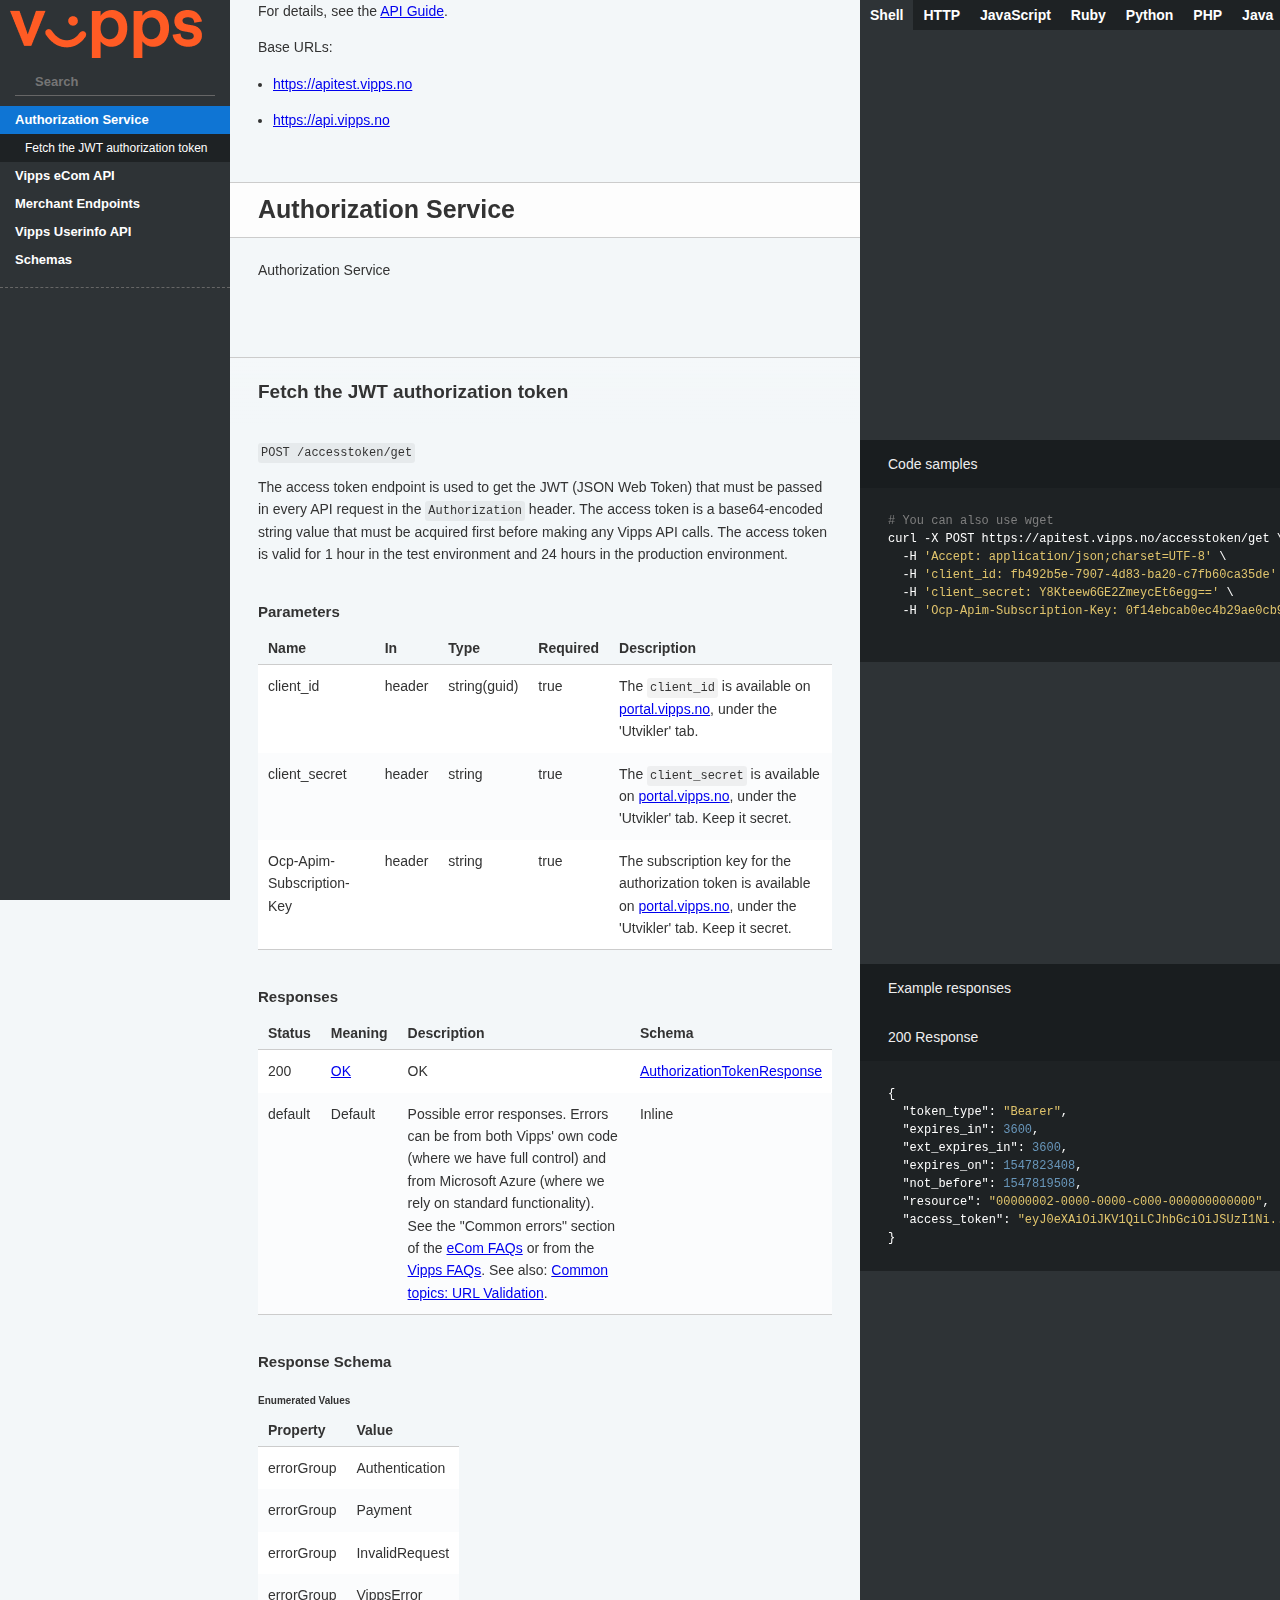
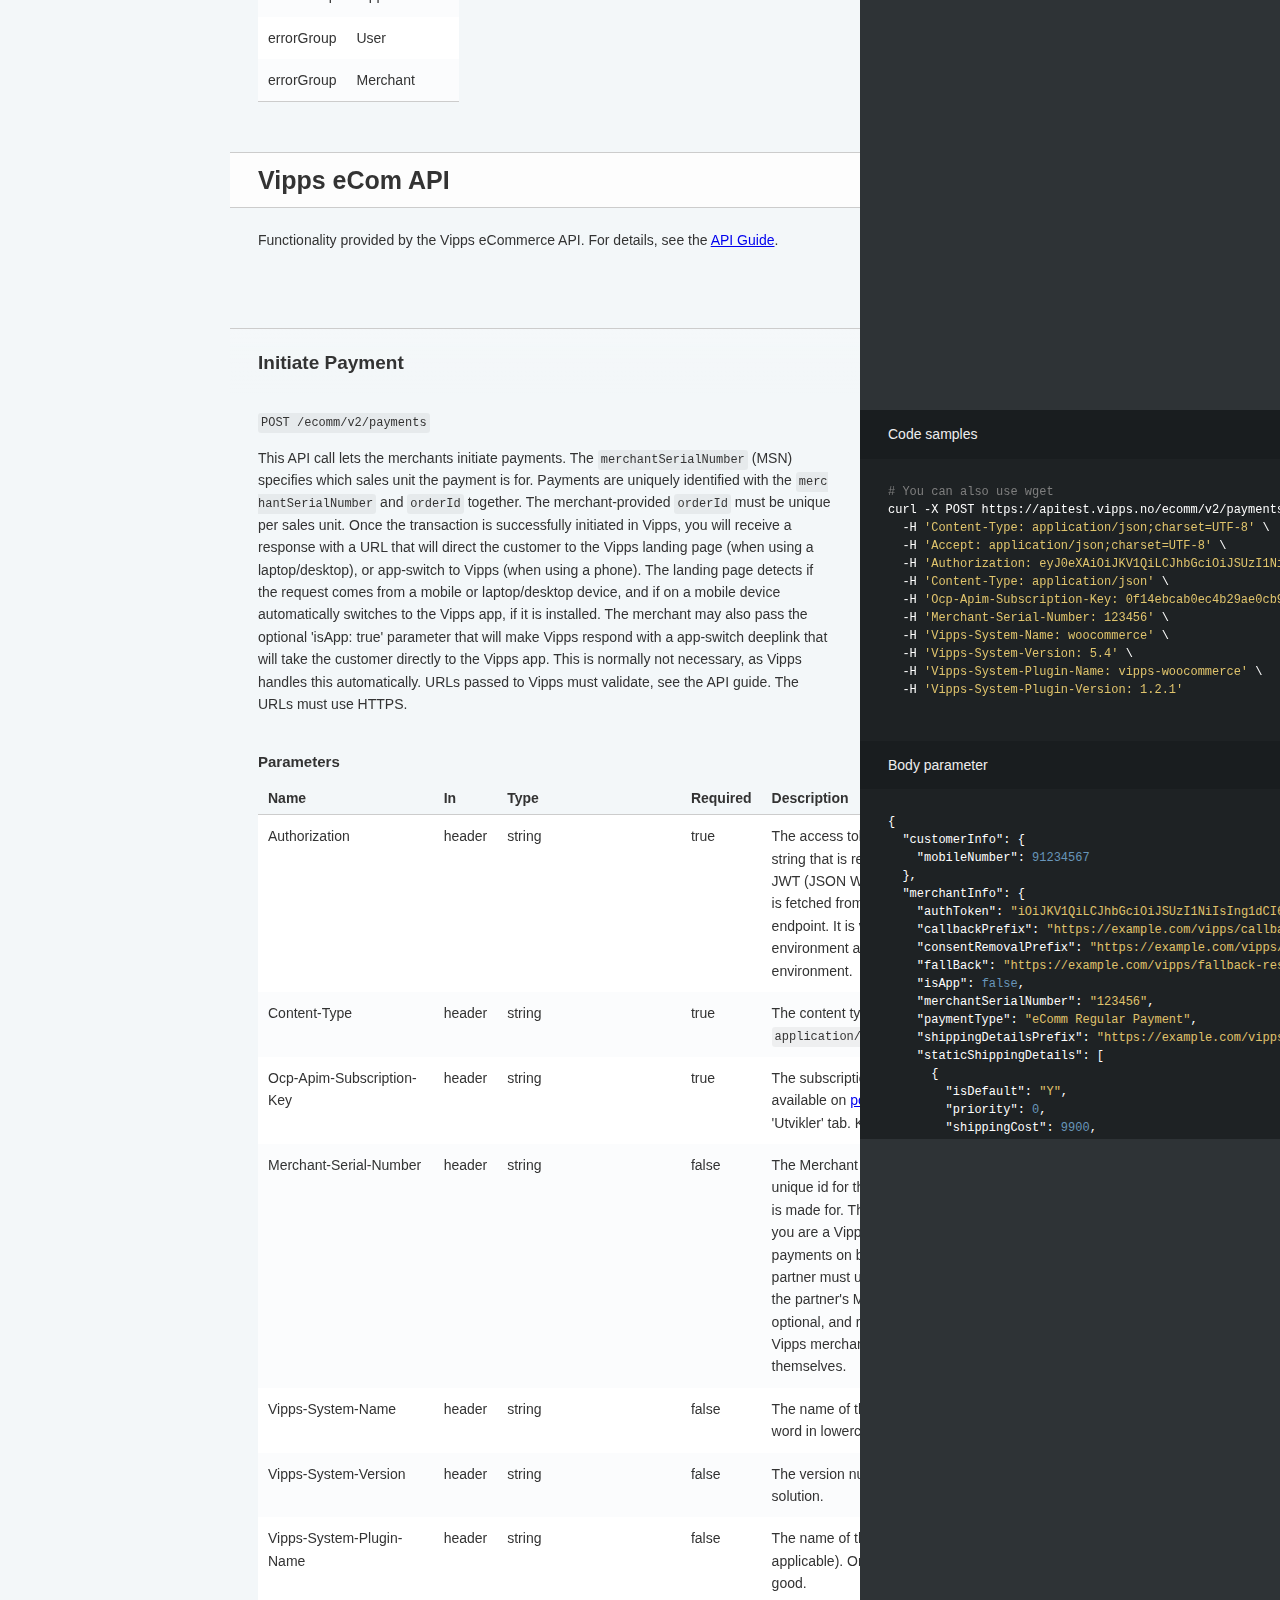
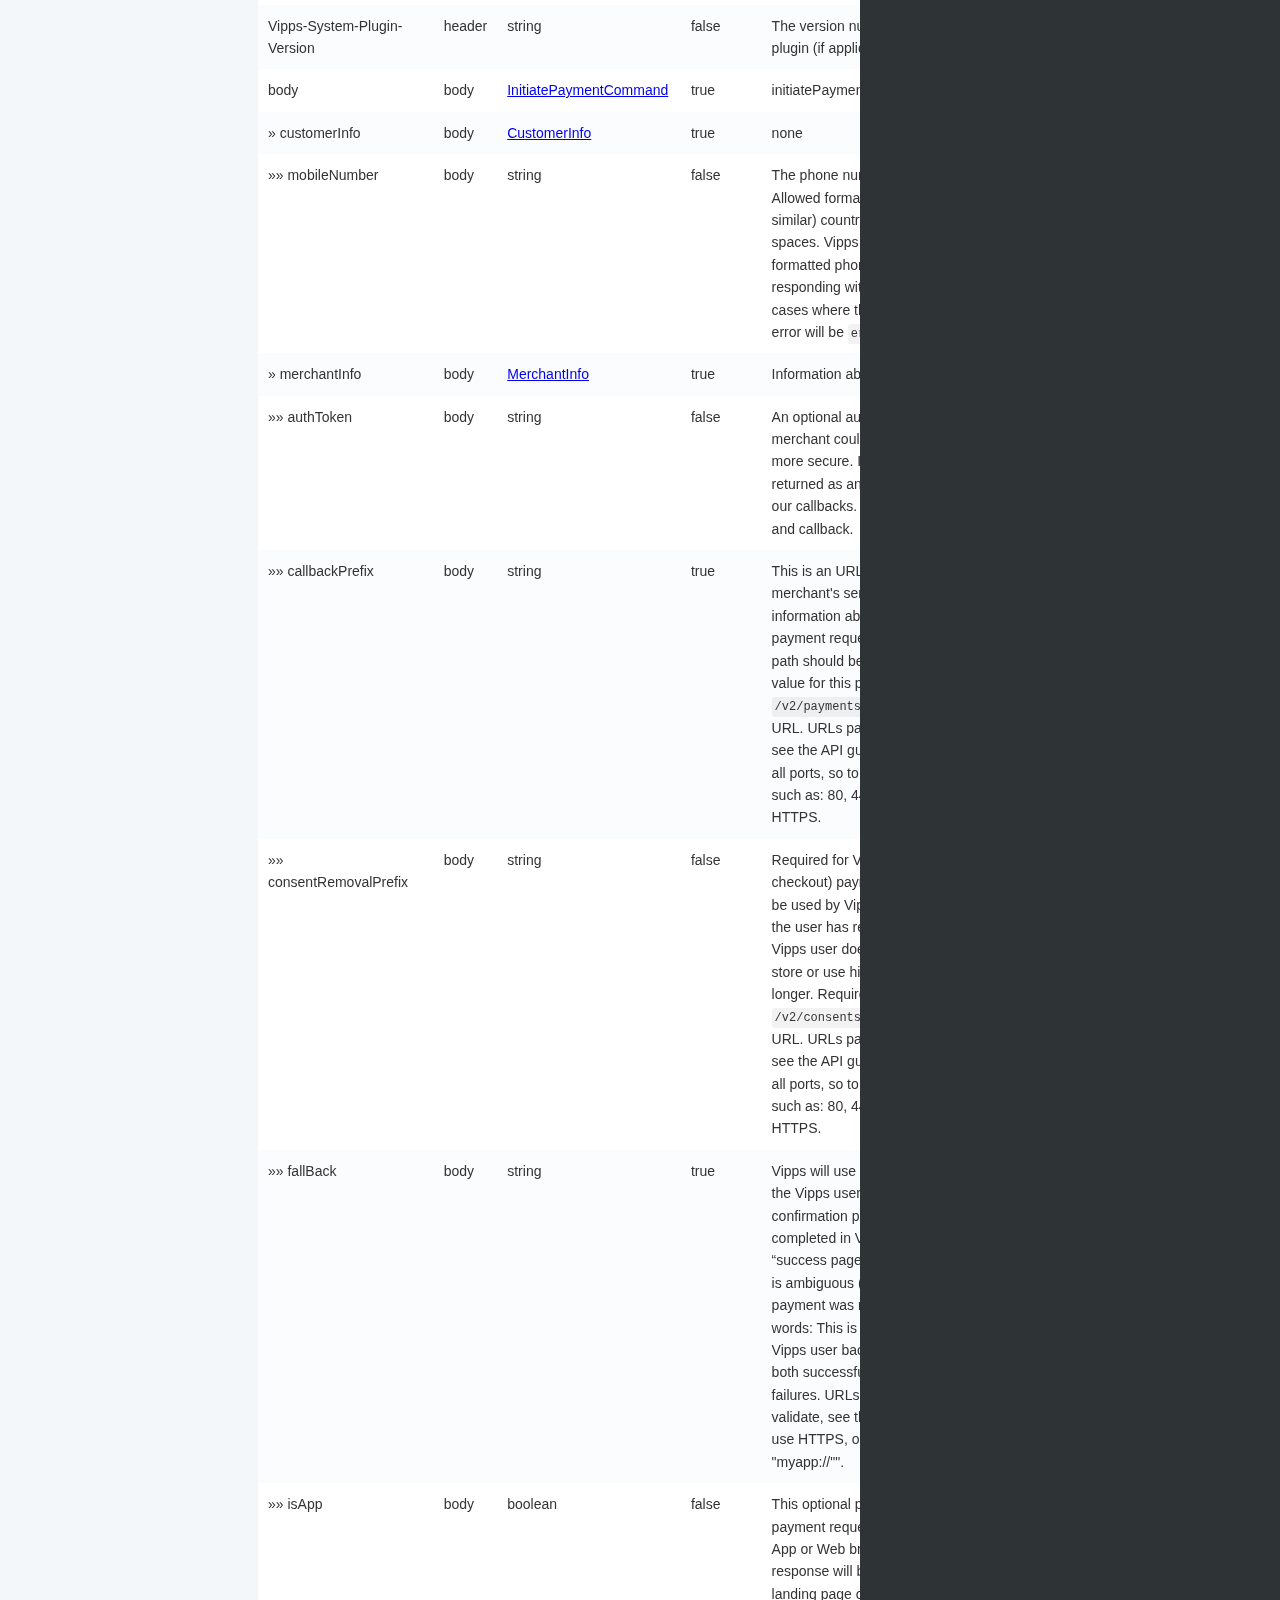
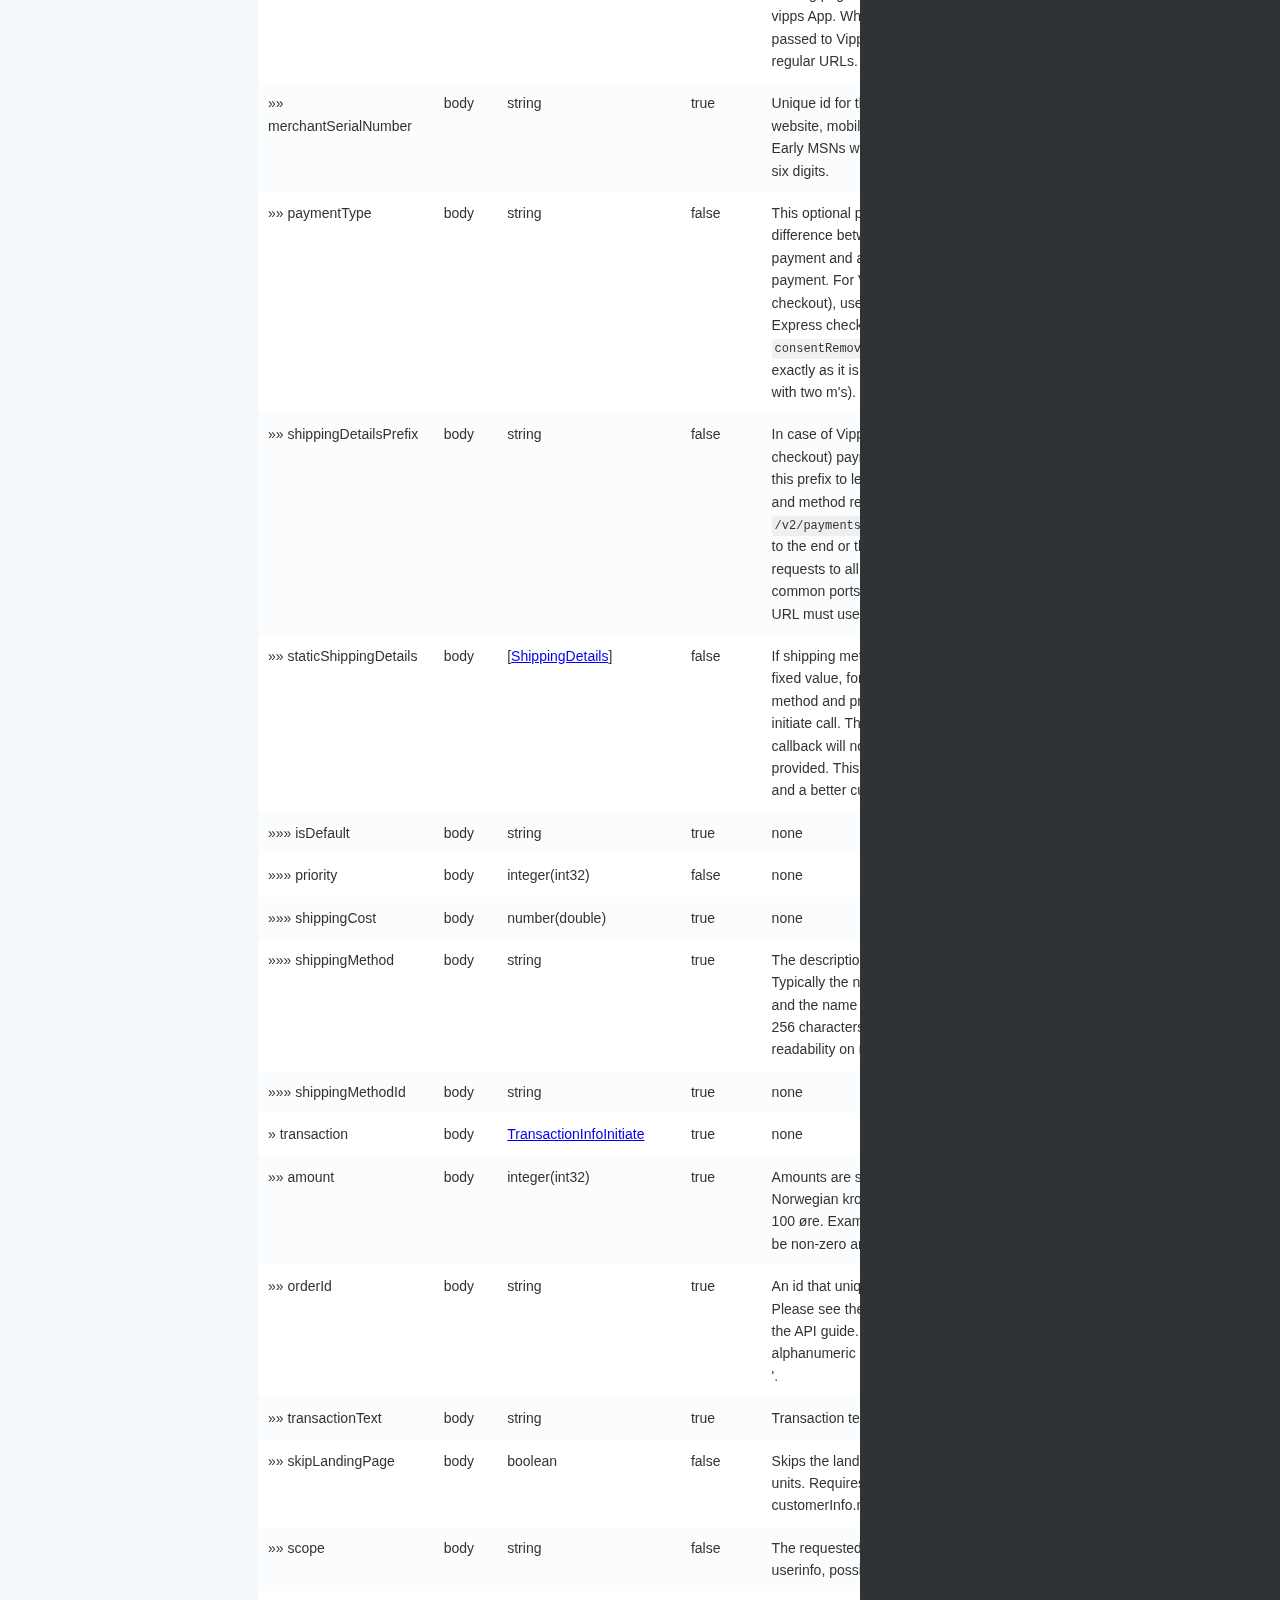
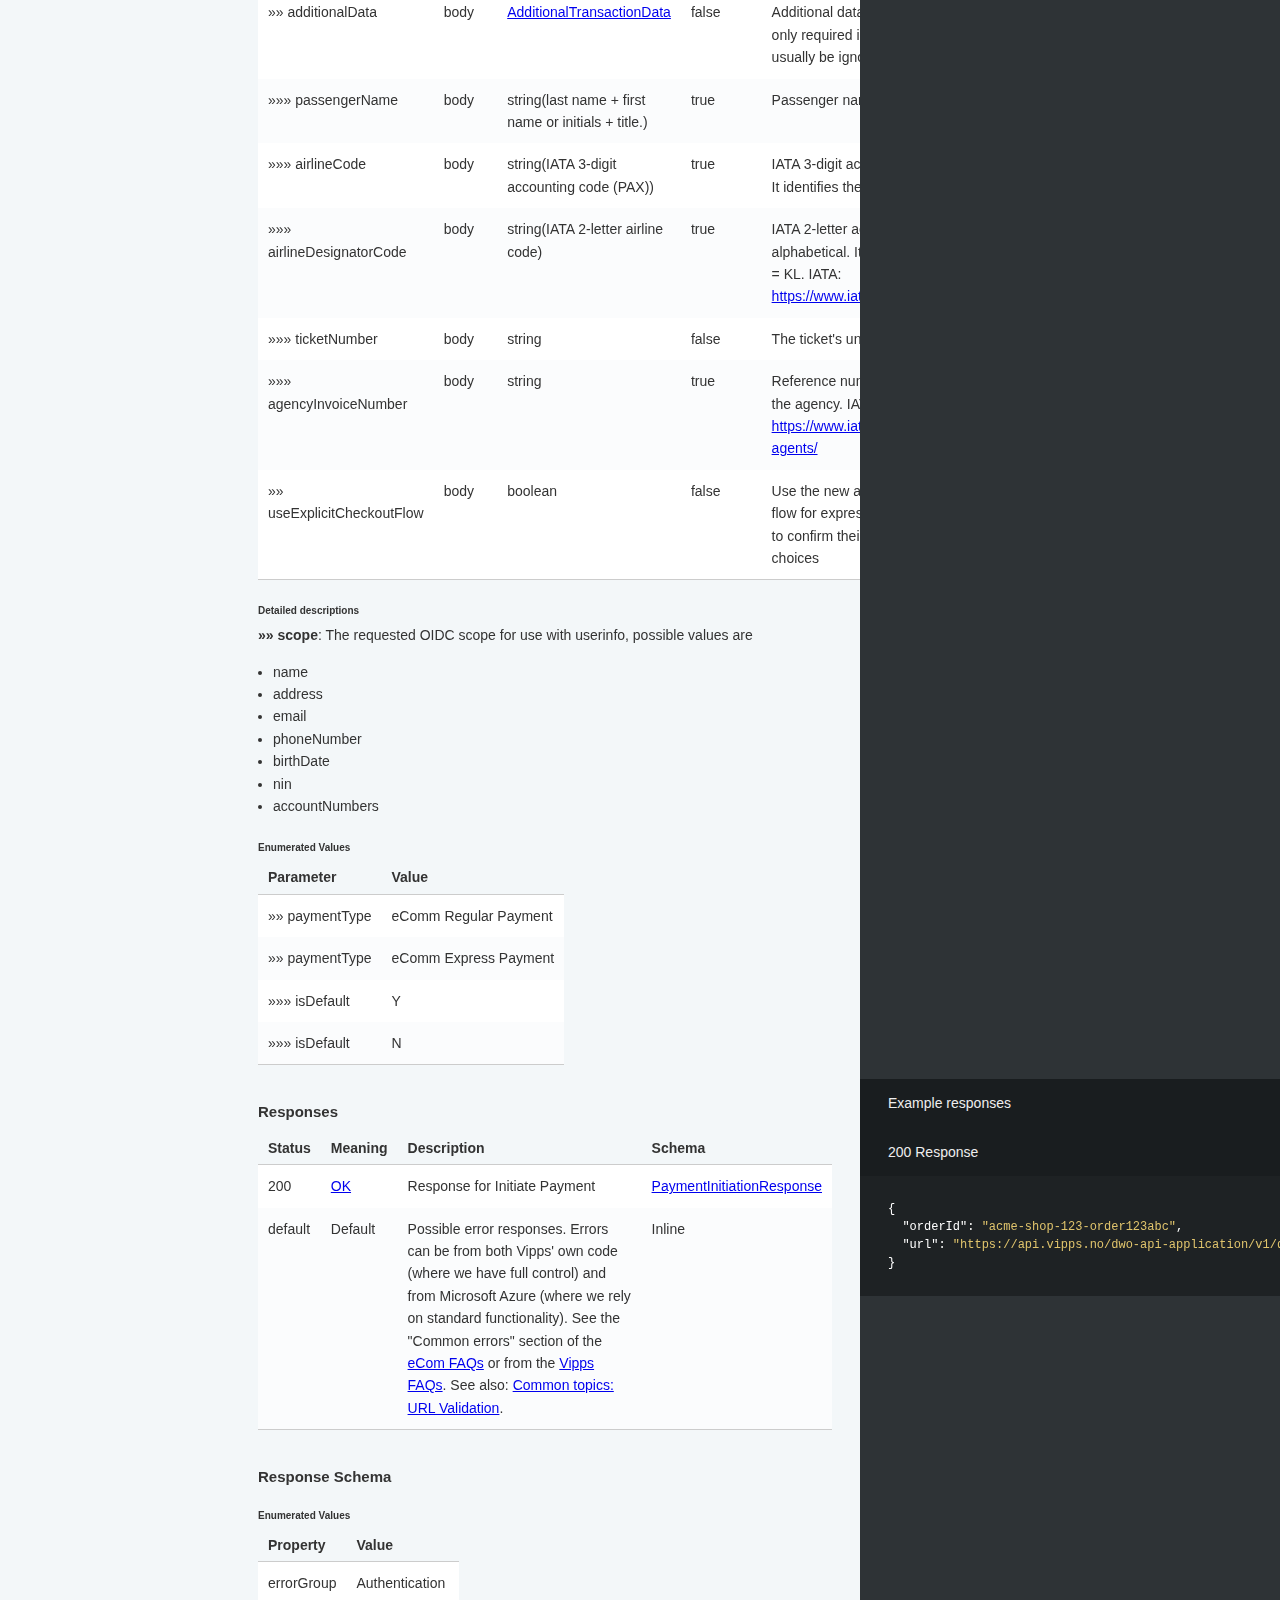
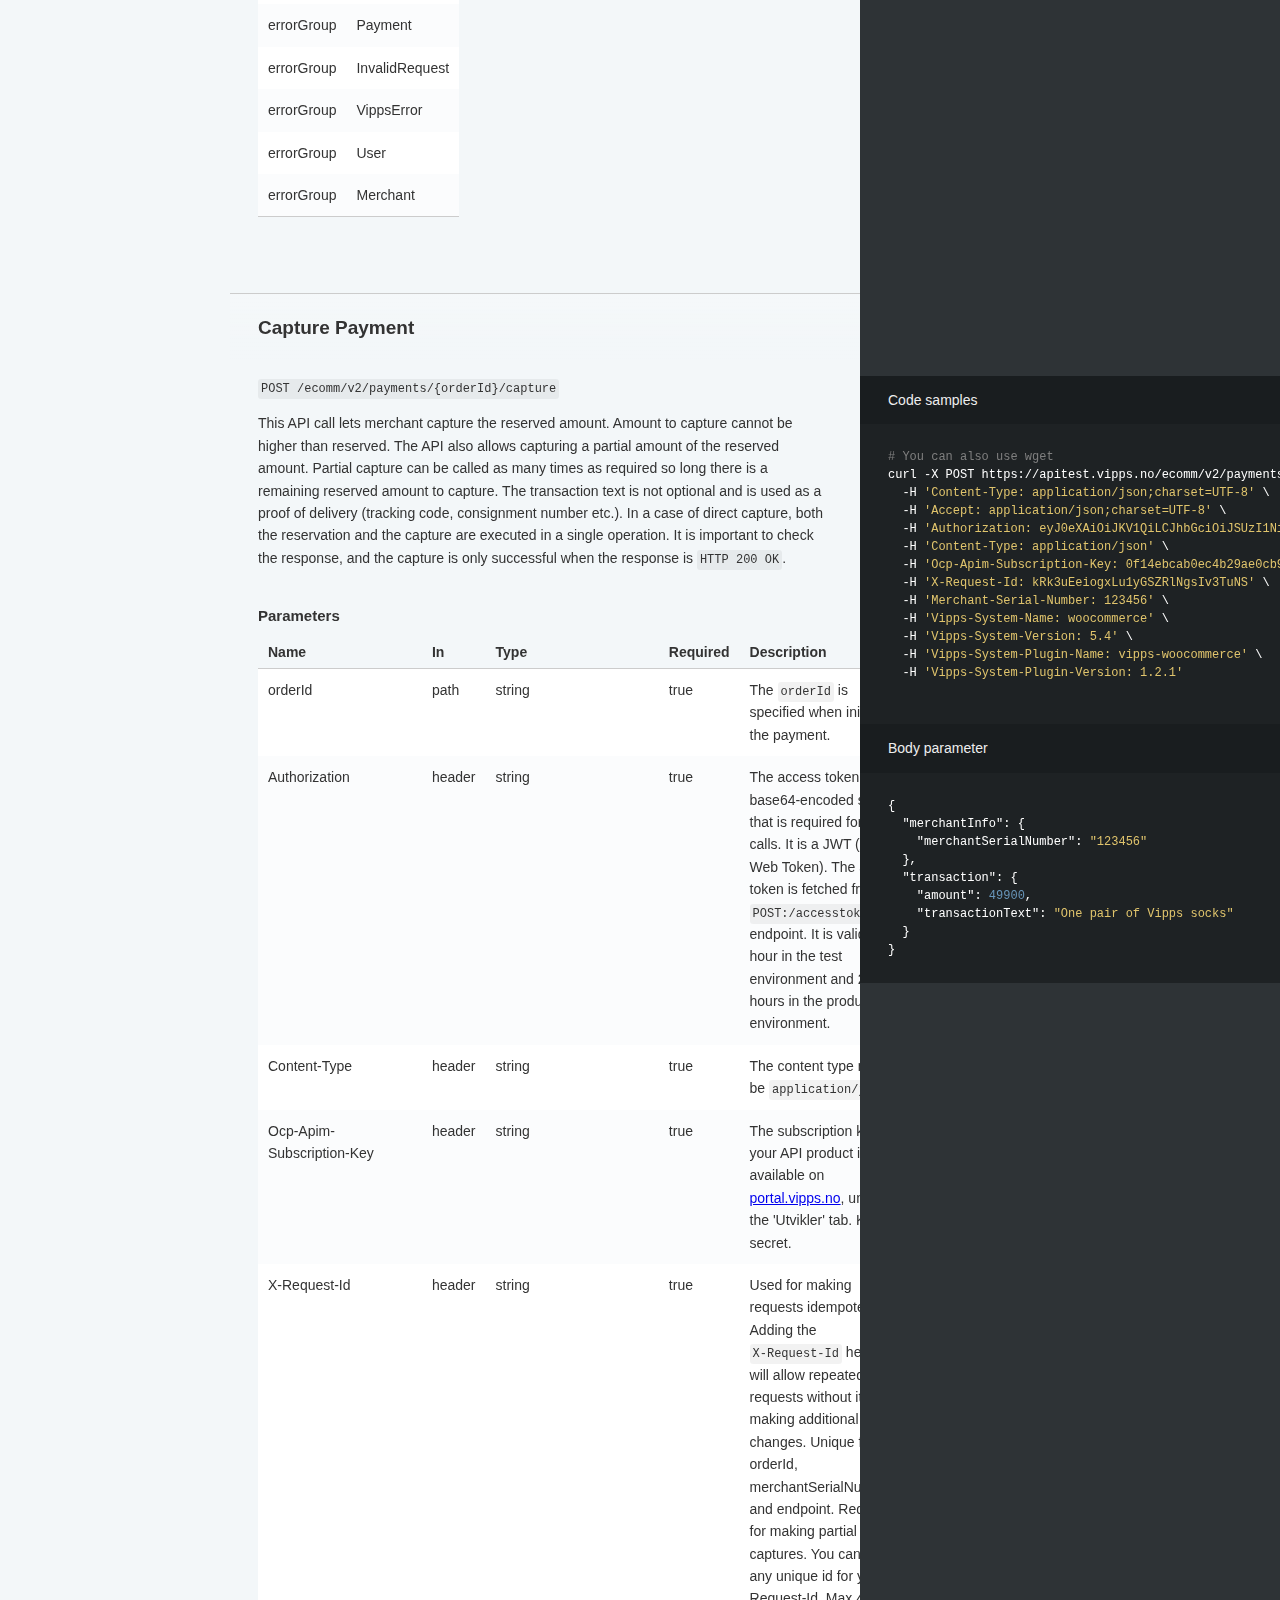
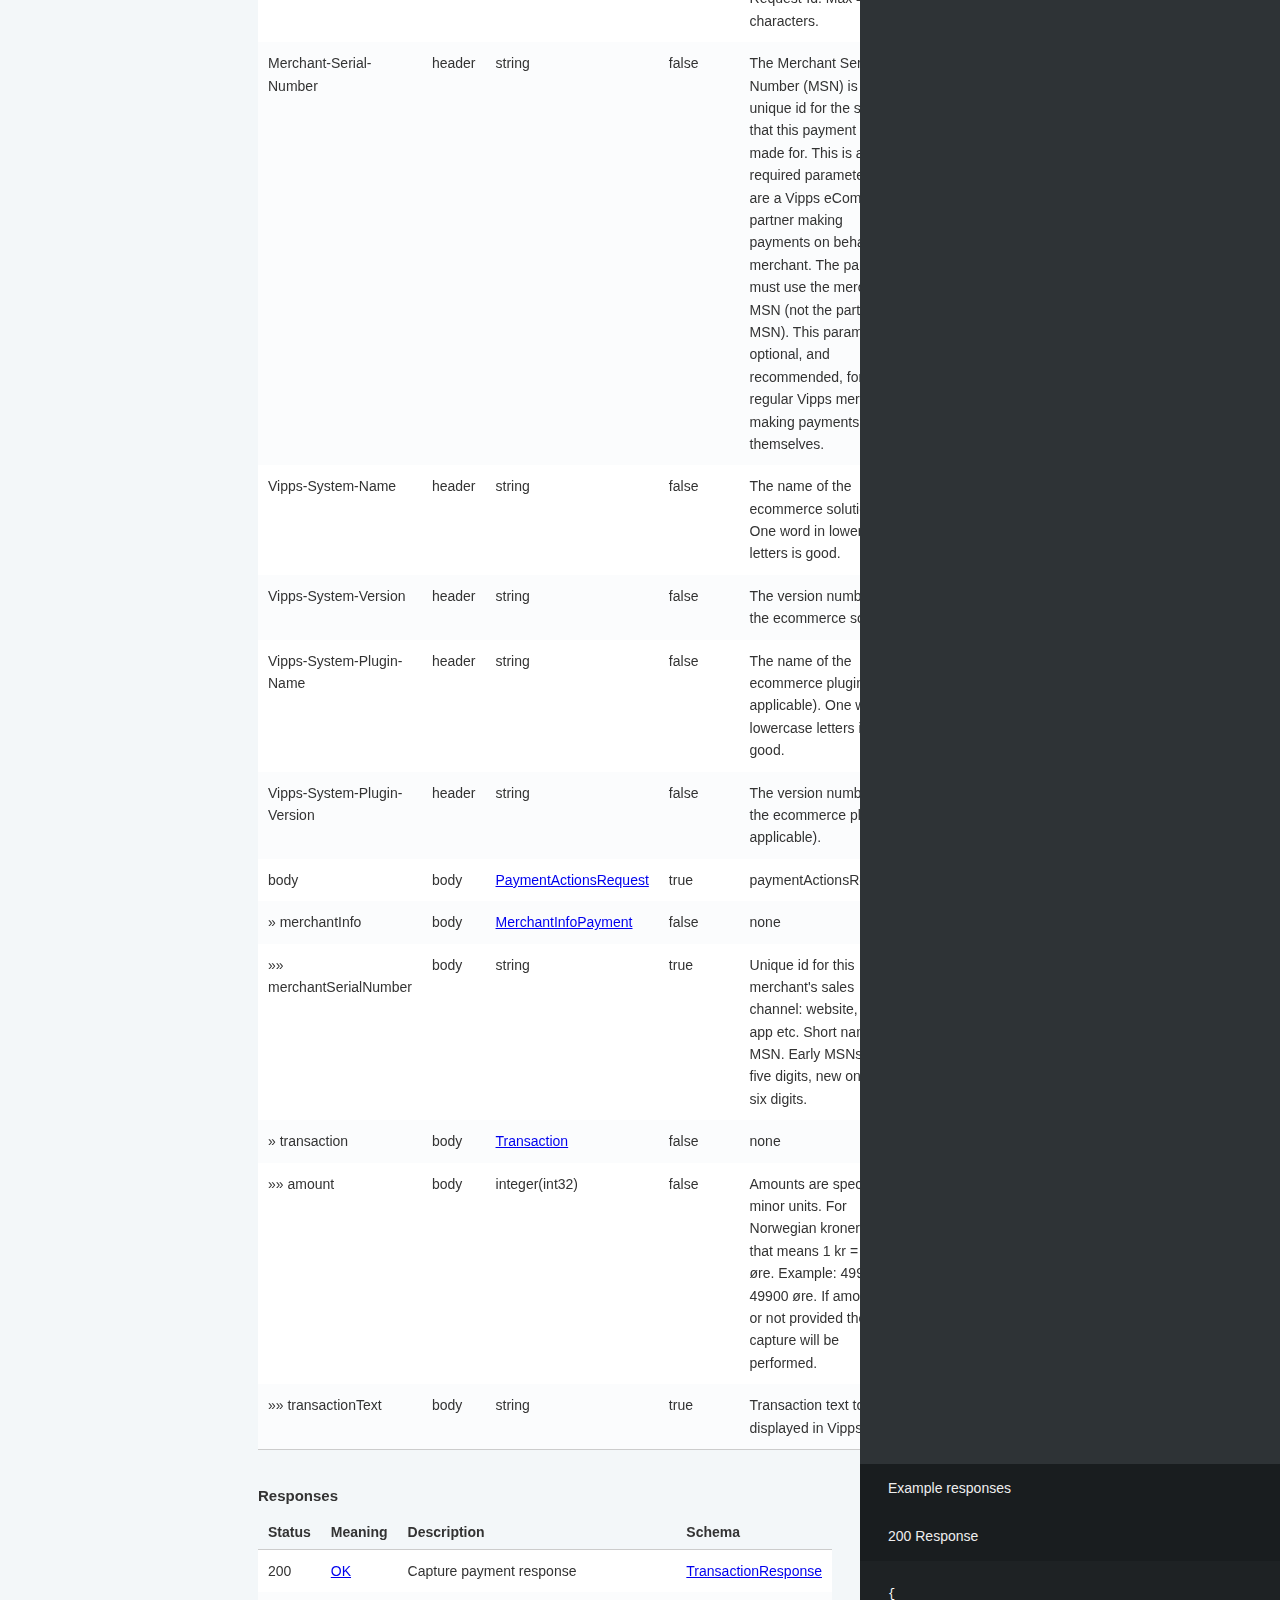
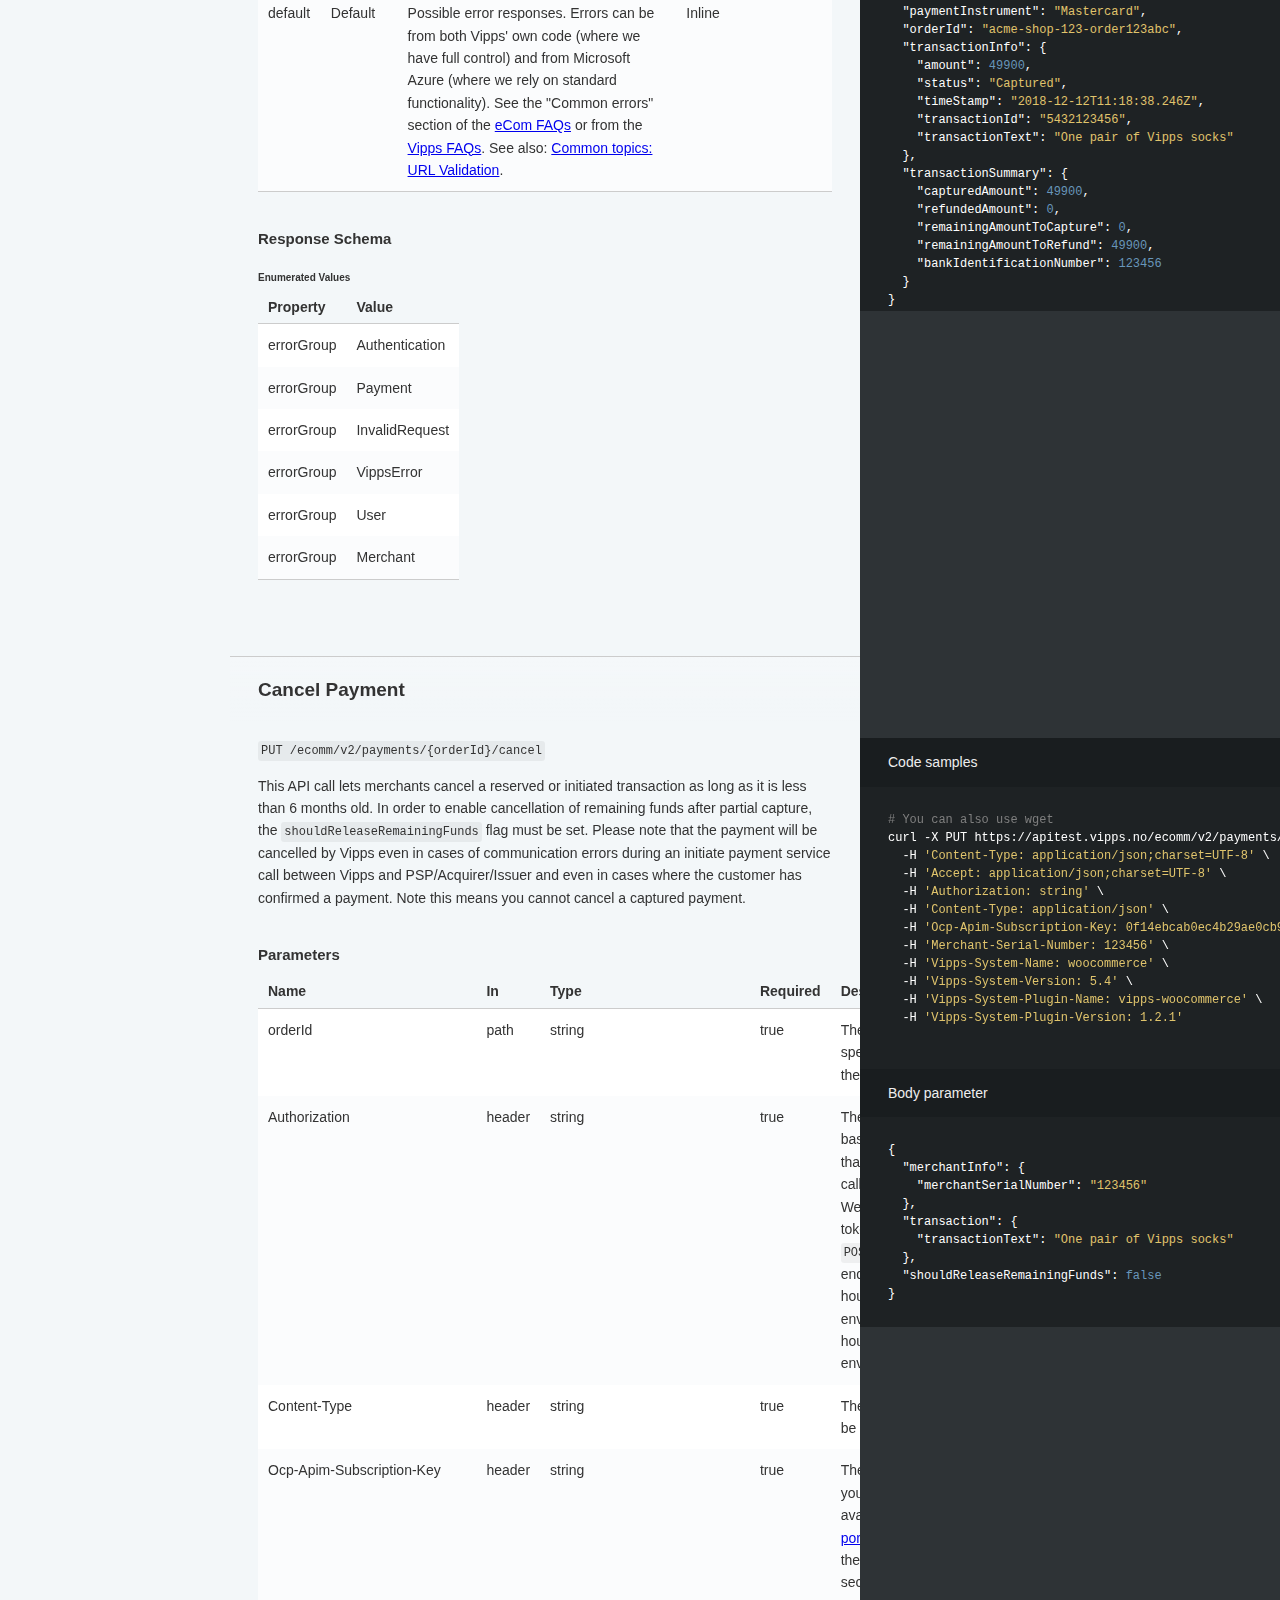
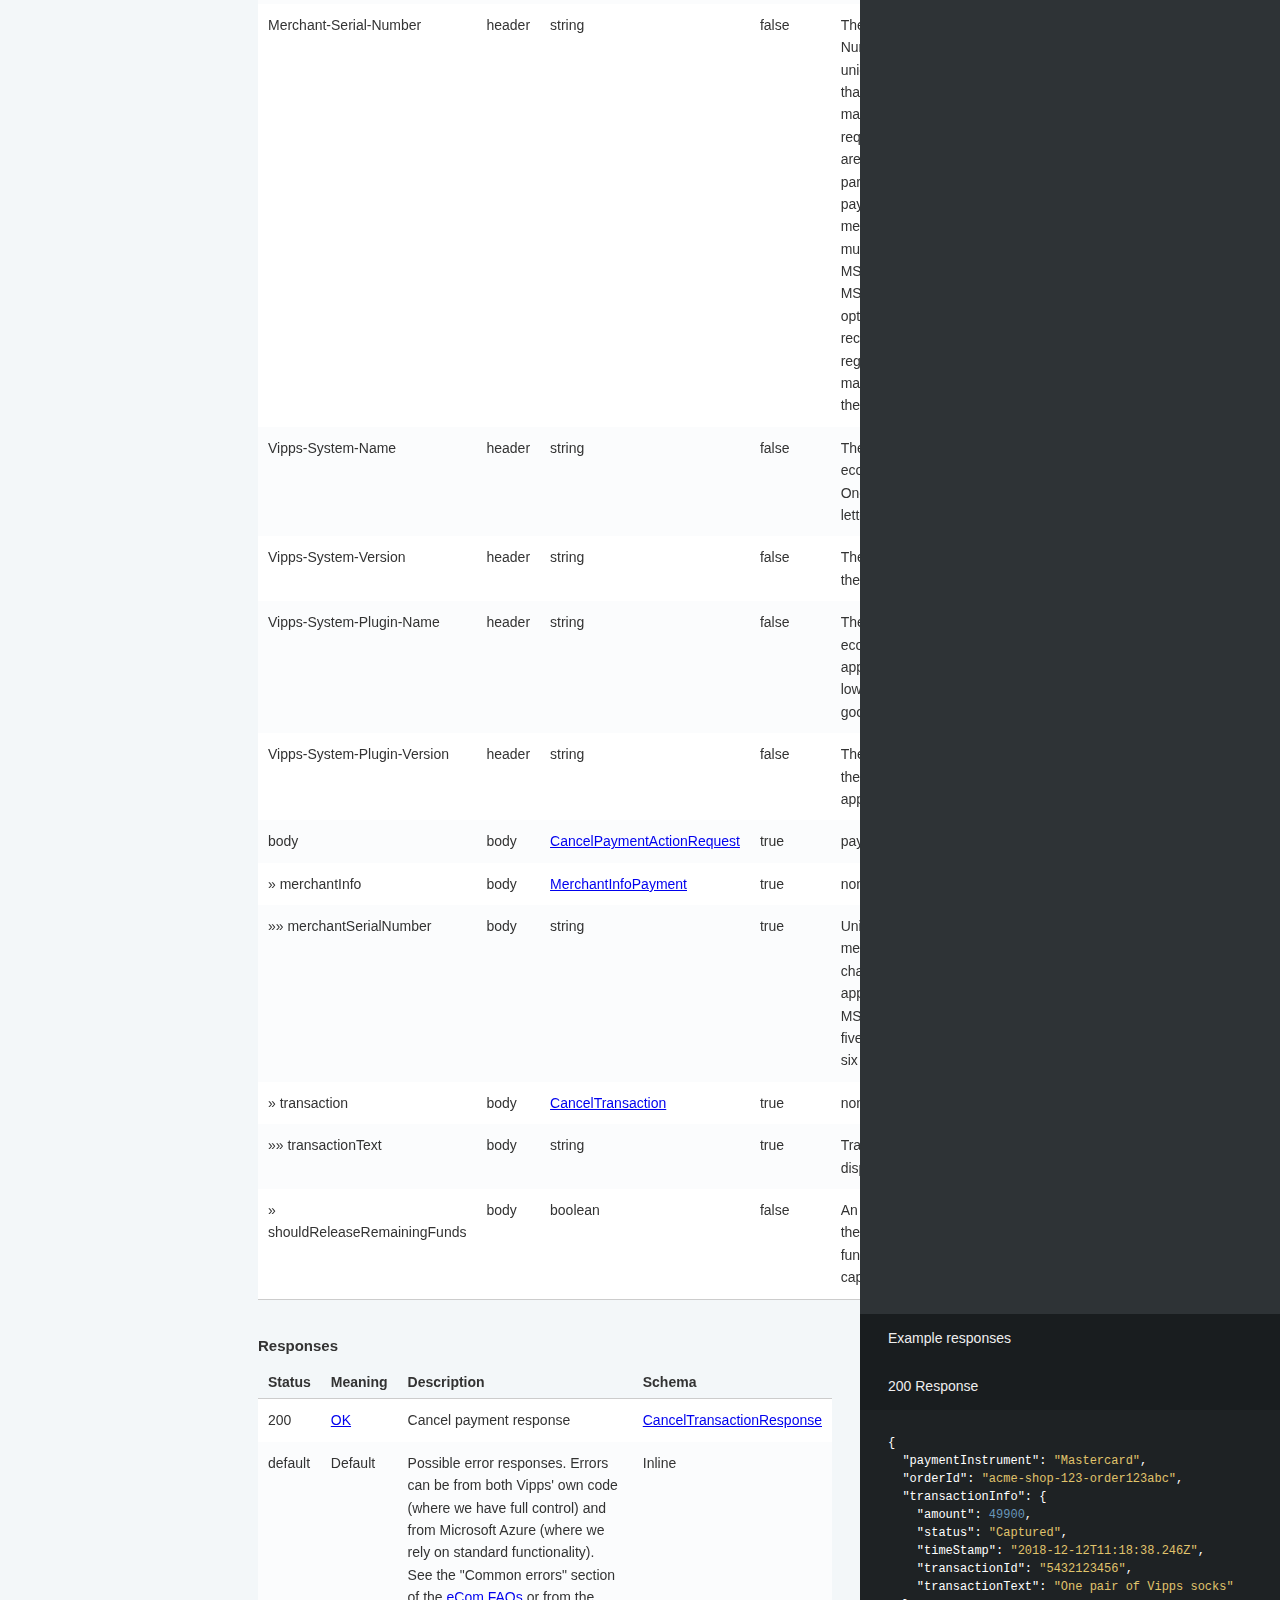
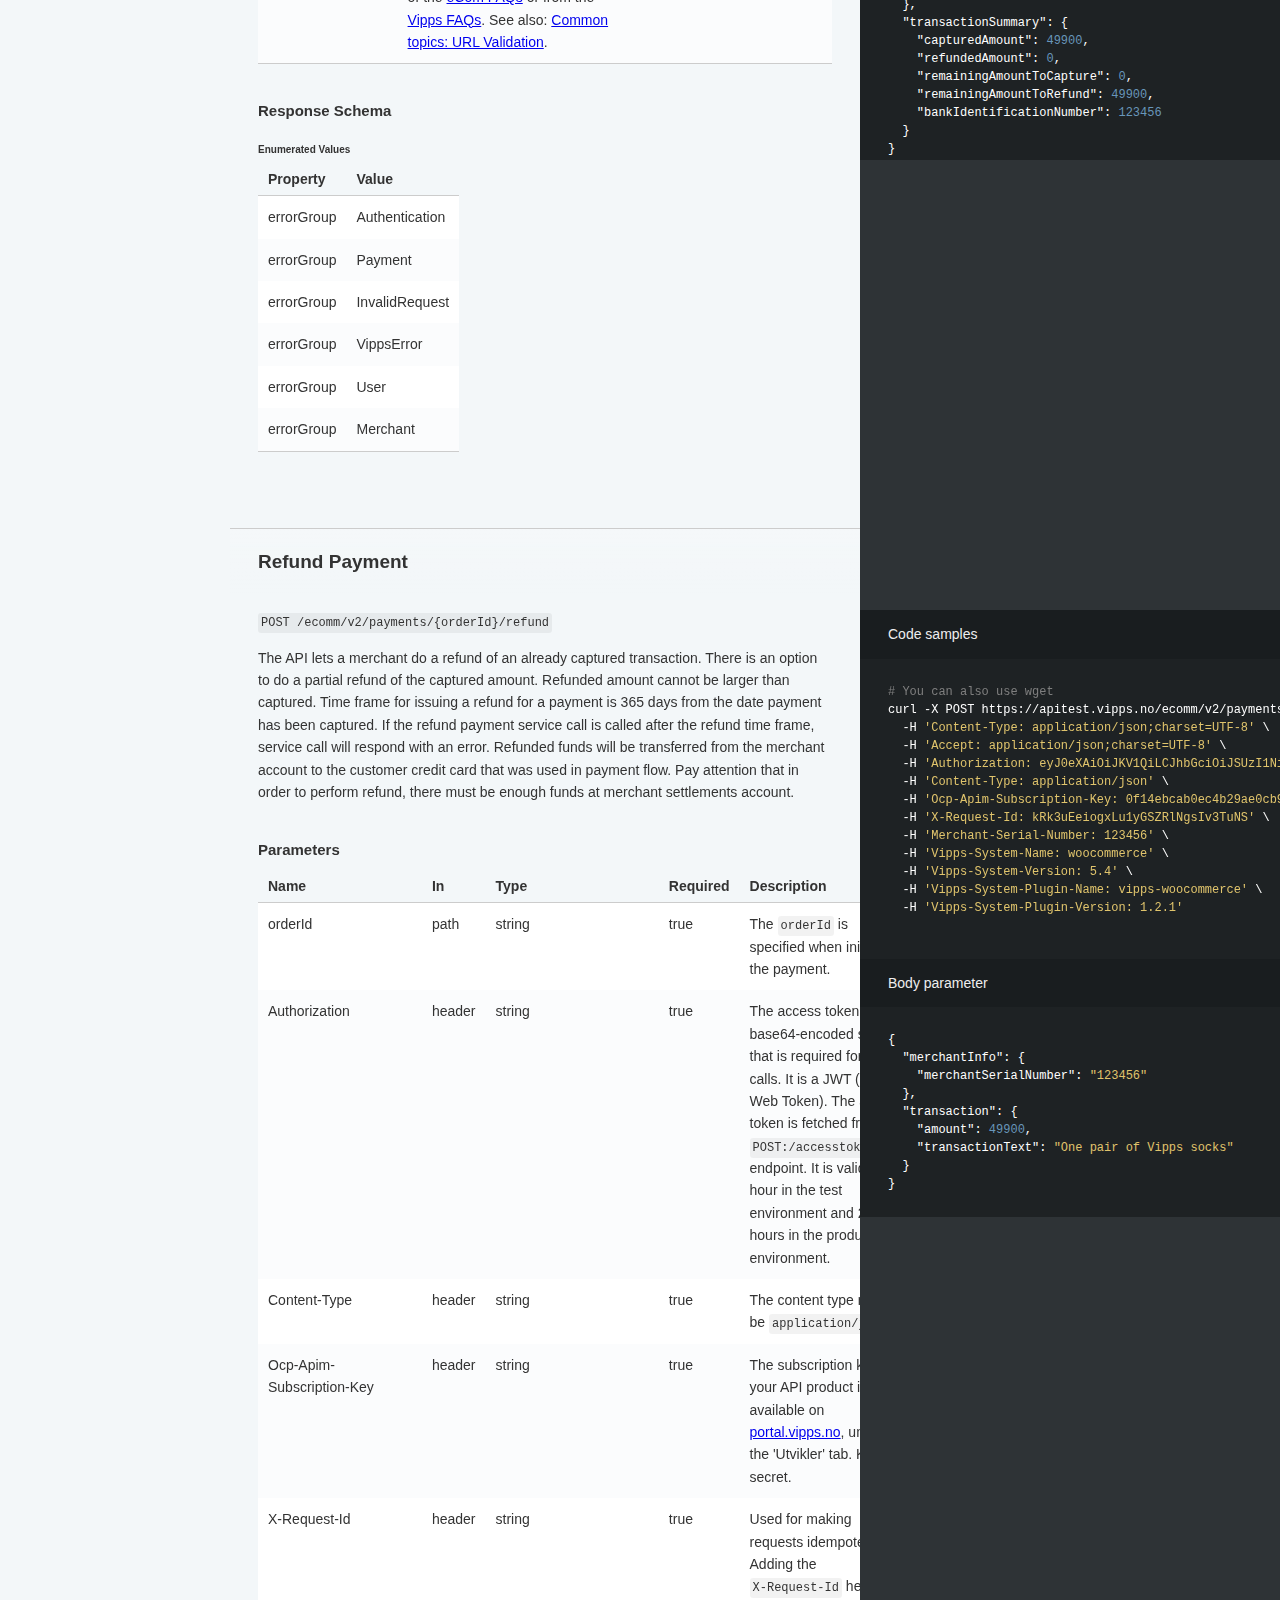
==== commit 38af98e6: "shins update" ====
--- a/docs/shins/index.html
+++ b/docs/shins/index.html
@@ -2174,7 +2174,7 @@
 <tr>
 <td>default</td>
 <td>Default</td>
-<td>Possible error responses. Errors can be from both Vipps' own code (where we have full control) and from Microsoft Azure (where we rely on standard functionality). See the <a href="https://github.com/vippsas/vipps-ecom-api/blob/master/vipps-ecom-api-faq.md">&quot;Common errors&quot; section of the FAQ</a>. See also: <a href="https://github.com/vippsas/vipps-ecom-api/blob/master/vipps-ecom-api.md#url-validation">Responses</a>.</td>
+<td>Possible error responses. Errors can be from both Vipps' own code (where we have full control) and from Microsoft Azure (where we rely on standard functionality). See the &quot;Common errors&quot; section of the <a href="https://vippsas.github.io/vipps-developer-docs/docs/APIs/ecom-api/vipps-ecom-api-faq#common-errors">eCom FAQs</a> or from the <a href="https://vippsas.github.io/vipps-developer-docs/docs/vipps-developers/faqs/common-errors-faq/">Vipps FAQs</a>. See also: <a href="https://vippsas.github.io/vipps-developer-docs/docs/vipps-developers/common-topics/url-validation">Common topics: URL Validation</a>.</td>
 <td>Inline</td>
 </tr>
 </tbody>
@@ -2438,7 +2438,7 @@
 
 </code></pre>
 <p><code>POST /ecomm/v2/payments</code></p>
-<p>This API call lets the merchants initiate payments. The <code>merchantSerialNumber</code> (MSN) specifies which sales unit the payment is for. Payments are uniquely identified with the <code>merchantSerialNumber</code> and <code>orderId</code> together. The merchant-provided <code>orderId</code> must be unique per sales unit. Once the transaction is successfully initiated in Vipps, you will receive a response with a URL that will direct the customer to the Vipps landing page (when using a laptop/esktop), or app-switch to Vipps (when using a phone). The landing page detects if the request comes from a mobile or laptop/desktop device, and if on a mobile device automatically switches to the Vipps app, if it is installed. The merchant may also pass the optional 'isApp: true' parameter that will make Vipps respond with a app-switch deeplink that will take the customer directly to the Vipps app. This is normally not necessary, as Vipps handles this automatically. URLs passed to Vipps must validate, see the API guide. The URLs must use HTTPS.</p>
+<p>This API call lets the merchants initiate payments. The <code>merchantSerialNumber</code> (MSN) specifies which sales unit the payment is for. Payments are uniquely identified with the <code>merchantSerialNumber</code> and <code>orderId</code> together. The merchant-provided <code>orderId</code> must be unique per sales unit. Once the transaction is successfully initiated in Vipps, you will receive a response with a URL that will direct the customer to the Vipps landing page (when using a laptop/desktop), or app-switch to Vipps (when using a phone). The landing page detects if the request comes from a mobile or laptop/desktop device, and if on a mobile device automatically switches to the Vipps app, if it is installed. The merchant may also pass the optional 'isApp: true' parameter that will make Vipps respond with a app-switch deeplink that will take the customer directly to the Vipps app. This is normally not necessary, as Vipps handles this automatically. URLs passed to Vipps must validate, see the API guide. The URLs must use HTTPS.</p>
 <blockquote>
 <p>Body parameter</p>
 </blockquote>
@@ -2838,7 +2838,7 @@
 <tr>
 <td>default</td>
 <td>Default</td>
-<td>Possible error responses. Errors can be from both Vipps' own code (where we have full control) and from Microsoft Azure (where we rely on standard functionality). See the <a href="https://github.com/vippsas/vipps-ecom-api/blob/master/vipps-ecom-api-faq.md">&quot;Common errors&quot; section of the FAQ</a>. See also: <a href="https://github.com/vippsas/vipps-ecom-api/blob/master/vipps-ecom-api.md#url-validation">Responses</a>.</td>
+<td>Possible error responses. Errors can be from both Vipps' own code (where we have full control) and from Microsoft Azure (where we rely on standard functionality). See the &quot;Common errors&quot; section of the <a href="https://vippsas.github.io/vipps-developer-docs/docs/APIs/ecom-api/vipps-ecom-api-faq#common-errors">eCom FAQs</a> or from the <a href="https://vippsas.github.io/vipps-developer-docs/docs/vipps-developers/faqs/common-errors-faq/">Vipps FAQs</a>. See also: <a href="https://vippsas.github.io/vipps-developer-docs/docs/vipps-developers/common-topics/url-validation">Common topics: URL Validation</a>.</td>
 <td>Inline</td>
 </tr>
 </tbody>
@@ -3262,7 +3262,7 @@
 <tr>
 <td>default</td>
 <td>Default</td>
-<td>Possible error responses. Errors can be from both Vipps' own code (where we have full control) and from Microsoft Azure (where we rely on standard functionality). See the <a href="https://github.com/vippsas/vipps-ecom-api/blob/master/vipps-ecom-api-faq.md">&quot;Common errors&quot; section of the FAQ</a>. See also: <a href="https://github.com/vippsas/vipps-ecom-api/blob/master/vipps-ecom-api.md#url-validation">Responses</a>.</td>
+<td>Possible error responses. Errors can be from both Vipps' own code (where we have full control) and from Microsoft Azure (where we rely on standard functionality). See the &quot;Common errors&quot; section of the <a href="https://vippsas.github.io/vipps-developer-docs/docs/APIs/ecom-api/vipps-ecom-api-faq#common-errors">eCom FAQs</a> or from the <a href="https://vippsas.github.io/vipps-developer-docs/docs/vipps-developers/faqs/common-errors-faq/">Vipps FAQs</a>. See also: <a href="https://vippsas.github.io/vipps-developer-docs/docs/vipps-developers/common-topics/url-validation">Common topics: URL Validation</a>.</td>
 <td>Inline</td>
 </tr>
 </tbody>
@@ -3672,7 +3672,7 @@
 <tr>
 <td>default</td>
 <td>Default</td>
-<td>Possible error responses. Errors can be from both Vipps' own code (where we have full control) and from Microsoft Azure (where we rely on standard functionality). See the <a href="https://github.com/vippsas/vipps-ecom-api/blob/master/vipps-ecom-api-faq.md">&quot;Common errors&quot; section of the FAQ</a>. See also: <a href="https://github.com/vippsas/vipps-ecom-api/blob/master/vipps-ecom-api.md#url-validation">Responses</a>.</td>
+<td>Possible error responses. Errors can be from both Vipps' own code (where we have full control) and from Microsoft Azure (where we rely on standard functionality). See the &quot;Common errors&quot; section of the <a href="https://vippsas.github.io/vipps-developer-docs/docs/APIs/ecom-api/vipps-ecom-api-faq#common-errors">eCom FAQs</a> or from the <a href="https://vippsas.github.io/vipps-developer-docs/docs/vipps-developers/faqs/common-errors-faq/">Vipps FAQs</a>. See also: <a href="https://vippsas.github.io/vipps-developer-docs/docs/vipps-developers/common-topics/url-validation">Common topics: URL Validation</a>.</td>
 <td>Inline</td>
 </tr>
 </tbody>
@@ -4095,7 +4095,7 @@
 <tr>
 <td>default</td>
 <td>Default</td>
-<td>Possible error responses. Errors can be from both Vipps' own code (where we have full control) and from Microsoft Azure (where we rely on standard functionality). See the <a href="https://github.com/vippsas/vipps-ecom-api/blob/master/vipps-ecom-api-faq.md">&quot;Common errors&quot; section of the FAQ</a>. See also: <a href="https://github.com/vippsas/vipps-ecom-api/blob/master/vipps-ecom-api.md#url-validation">Responses</a>.</td>
+<td>Possible error responses. Errors can be from both Vipps' own code (where we have full control) and from Microsoft Azure (where we rely on standard functionality). See the &quot;Common errors&quot; section of the <a href="https://vippsas.github.io/vipps-developer-docs/docs/APIs/ecom-api/vipps-ecom-api-faq#common-errors">eCom FAQs</a> or from the <a href="https://vippsas.github.io/vipps-developer-docs/docs/vipps-developers/faqs/common-errors-faq/">Vipps FAQs</a>. See also: <a href="https://vippsas.github.io/vipps-developer-docs/docs/vipps-developers/common-topics/url-validation">Common topics: URL Validation</a>.</td>
 <td>Inline</td>
 </tr>
 </tbody>
@@ -4464,7 +4464,7 @@
 <tr>
 <td>default</td>
 <td>Default</td>
-<td>Possible error responses. Errors can be from both Vipps' own code (where we have full control) and from Microsoft Azure (where we rely on standard functionality). See the <a href="https://github.com/vippsas/vipps-ecom-api/blob/master/vipps-ecom-api-faq.md">&quot;Common errors&quot; section of the FAQ</a>. See also: <a href="https://github.com/vippsas/vipps-ecom-api/blob/master/vipps-ecom-api.md#url-validation">Responses</a>.</td>
+<td>Possible error responses. Errors can be from both Vipps' own code (where we have full control) and from Microsoft Azure (where we rely on standard functionality). See the &quot;Common errors&quot; section of the <a href="https://vippsas.github.io/vipps-developer-docs/docs/APIs/ecom-api/vipps-ecom-api-faq#common-errors">eCom FAQs</a> or from the <a href="https://vippsas.github.io/vipps-developer-docs/docs/vipps-developers/faqs/common-errors-faq/">Vipps FAQs</a>. See also: <a href="https://vippsas.github.io/vipps-developer-docs/docs/vipps-developers/common-topics/url-validation">Common topics: URL Validation</a>.</td>
 <td>Inline</td>
 </tr>
 </tbody>
@@ -4828,7 +4828,7 @@
 <tr>
 <td>default</td>
 <td>Default</td>
-<td>Possible error responses. Errors can be from both Vipps' own code (where we have full control) and from Microsoft Azure (where we rely on standard functionality). See the <a href="https://github.com/vippsas/vipps-ecom-api/blob/master/vipps-ecom-api-faq.md">&quot;Common errors&quot; section of the FAQ</a>. See also: <a href="https://github.com/vippsas/vipps-ecom-api/blob/master/vipps-ecom-api.md#url-validation">Responses</a>.</td>
+<td>Possible error responses. Errors can be from both Vipps' own code (where we have full control) and from Microsoft Azure (where we rely on standard functionality). See the &quot;Common errors&quot; section of the <a href="https://vippsas.github.io/vipps-developer-docs/docs/APIs/ecom-api/vipps-ecom-api-faq#common-errors">eCom FAQs</a> or from the <a href="https://vippsas.github.io/vipps-developer-docs/docs/vipps-developers/faqs/common-errors-faq/">Vipps FAQs</a>. See also: <a href="https://vippsas.github.io/vipps-developer-docs/docs/vipps-developers/common-topics/url-validation">Common topics: URL Validation</a>.</td>
 <td>Inline</td>
 </tr>
 </tbody>
@@ -5075,7 +5075,7 @@
 <tr>
 <td>default</td>
 <td>Default</td>
-<td>Possible error responses. Errors can be from both Vipps' own code (where we have full control) and from Microsoft Azure (where we rely on standard functionality). See the <a href="https://github.com/vippsas/vipps-ecom-api/blob/master/vipps-ecom-api-faq.md">&quot;Common errors&quot; section of the FAQ</a>. See also: <a href="https://github.com/vippsas/vipps-ecom-api/blob/master/vipps-ecom-api.md#url-validation">Responses</a>.</td>
+<td>Possible error responses. Errors can be from both Vipps' own code (where we have full control) and from Microsoft Azure (where we rely on standard functionality). See the &quot;Common errors&quot; section of the <a href="https://vippsas.github.io/vipps-developer-docs/docs/APIs/ecom-api/vipps-ecom-api-faq#common-errors">eCom FAQs</a> or from the <a href="https://vippsas.github.io/vipps-developer-docs/docs/vipps-developers/faqs/common-errors-faq/">Vipps FAQs</a>. See also: <a href="https://vippsas.github.io/vipps-developer-docs/docs/vipps-developers/common-topics/url-validation">Common topics: URL Validation</a>.</td>
 <td>Inline</td>
 </tr>
 </tbody>
@@ -6420,7 +6420,7 @@
 <td>string</td>
 <td>true</td>
 <td>none</td>
-<td>The operation that was performed for this log entry. See the <a href="https://github.com/vippsas/vipps-ecom-api/blob/master/vipps-ecom-api.md#responses-from-requests">API guide</a> for more information.</td>
+<td>The operation that was performed for this log entry. See the <a href="https://vippsas.github.io/vipps-developer-docs/docs/APIs/ecom-api/vipps-ecom-api#requests-and-responses">API guide</a> for more information.</td>
 </tr>
 <tr>
 <td>operationSuccess</td>
@@ -6934,7 +6934,7 @@
 <td>string</td>
 <td>true</td>
 <td>none</td>
-<td>Status which gives the current state of the payment within Vipps. See the <a href="https://github.com/vippsas/vipps-ecom-api/blob/master/vipps-ecom-api.md#callbacks">API guide</a> for more information.</td>
+<td>Status which gives the current state of the payment within Vipps. See the <a href="https://vippsas.github.io/vipps-developer-docs/docs/APIs/ecom-api/vipps-ecom-api#callbacks">API guide</a> for more information.</td>
 </tr>
 <tr>
 <td>timeStamp</td>
@@ -7016,7 +7016,7 @@
 <td>string</td>
 <td>true</td>
 <td>none</td>
-<td>Status which gives the current state of the payment within Vipps. See the <a href="https://github.com/vippsas/vipps-ecom-api/blob/master/vipps-ecom-api.md#callbacks">API guide</a> for more information.</td>
+<td>Status which gives the current state of the payment within Vipps. See the <a href="https://vippsas.github.io/vipps-developer-docs/docs/APIs/ecom-api/vipps-ecom-api#callbacks">API guide</a> for more information.</td>
 </tr>
 <tr>
 <td>timeStamp</td>
@@ -7098,7 +7098,7 @@
 <td>string</td>
 <td>true</td>
 <td>none</td>
-<td>Status which gives the current state of the payment within Vipps. See the <a href="https://github.com/vippsas/vipps-ecom-api/blob/master/vipps-ecom-api.md#responses-from-requests">API guide</a> for more information.</td>
+<td>Status which gives the current state of the payment within Vipps. See the <a href="https://vippsas.github.io/vipps-developer-docs/docs/APIs/ecom-api/vipps-ecom-api#requests-and-responses">API guide</a> for more information.</td>
 </tr>
 <tr>
 <td>timeStamp</td>
@@ -7205,7 +7205,7 @@
 <td>string</td>
 <td>true</td>
 <td>none</td>
-<td>Status which gives the current state of the payment within Vipps. See the <a href="https://github.com/vippsas/vipps-ecom-api/blob/master/vipps-ecom-api.md#responses-from-requests">API guide</a> for more information.</td>
+<td>Status which gives the current state of the payment within Vipps. See the <a href="https://vippsas.github.io/vipps-developer-docs/docs/APIs/ecom-api/vipps-ecom-api#requests-and-responses">API guide</a> for more information.</td>
 </tr>
 <tr>
 <td>timeStamp</td>
@@ -7291,7 +7291,7 @@
 <td>string</td>
 <td>true</td>
 <td>none</td>
-<td>Status which gives the current state of the payment within Vipps. See the <a href="https://github.com/vippsas/vipps-ecom-api/blob/master/vipps-ecom-api.md#responses-from-requests">API guide</a> for more information.</td>
+<td>Status which gives the current state of the payment within Vipps. See the <a href="https://vippsas.github.io/vipps-developer-docs/docs/APIs/ecom-api/vipps-ecom-api#requests-and-responses">API guide</a> for more information.</td>
 </tr>
 <tr>
 <td>timeStamp</td>
@@ -9132,21 +9132,21 @@
 <td>string</td>
 <td>true</td>
 <td>none</td>
-<td>The error group. See: <a href="https://github.com/vippsas/vipps-ecom-api/blob/master/vipps-ecom-api.md#error-groups">https://github.com/vippsas/vipps-ecom-api/blob/master/vipps-ecom-api.md#error-groups</a></td>
+<td>The error group. See: <a href="https://vippsas.github.io/vipps-developer-docs/docs/APIs/ecom-api/vipps-ecom-api#error-groups">https://vippsas.github.io/vipps-developer-docs/docs/APIs/ecom-api/vipps-ecom-api#error-groups</a></td>
 </tr>
 <tr>
 <td>errorCode</td>
 <td>string</td>
 <td>true</td>
 <td>none</td>
-<td>The error code. See: <a href="https://github.com/vippsas/vipps-ecom-api/blob/master/vipps-ecom-api.md#error-codes">https://github.com/vippsas/vipps-ecom-api/blob/master/vipps-ecom-api.md#error-codes</a></td>
+<td>The error code. See: <a href="https://vippsas.github.io/vipps-developer-docs/docs/APIs/ecom-api/vipps-ecom-api#error-codes">https://vippsas.github.io/vipps-developer-docs/docs/APIs/ecom-api/vipps-ecom-api#error-codes</a></td>
 </tr>
 <tr>
 <td>errorMessage</td>
 <td>string</td>
 <td>true</td>
 <td>none</td>
-<td>A description of what went wrong. See <a href="https://github.com/vippsas/vipps-ecom-api/blob/master/vipps-ecom-api.md#errors">https://github.com/vippsas/vipps-ecom-api/blob/master/vipps-ecom-api.md#errors</a></td>
+<td>A description of what went wrong. See <a href="https://vippsas.github.io/vipps-developer-docs/docs/APIs/ecom-api/vipps-ecom-api#errors">https://vippsas.github.io/vipps-developer-docs/docs/APIs/ecom-api/vipps-ecom-api#errors</a></td>
 </tr>
 <tr>
 <td>contextId</td>
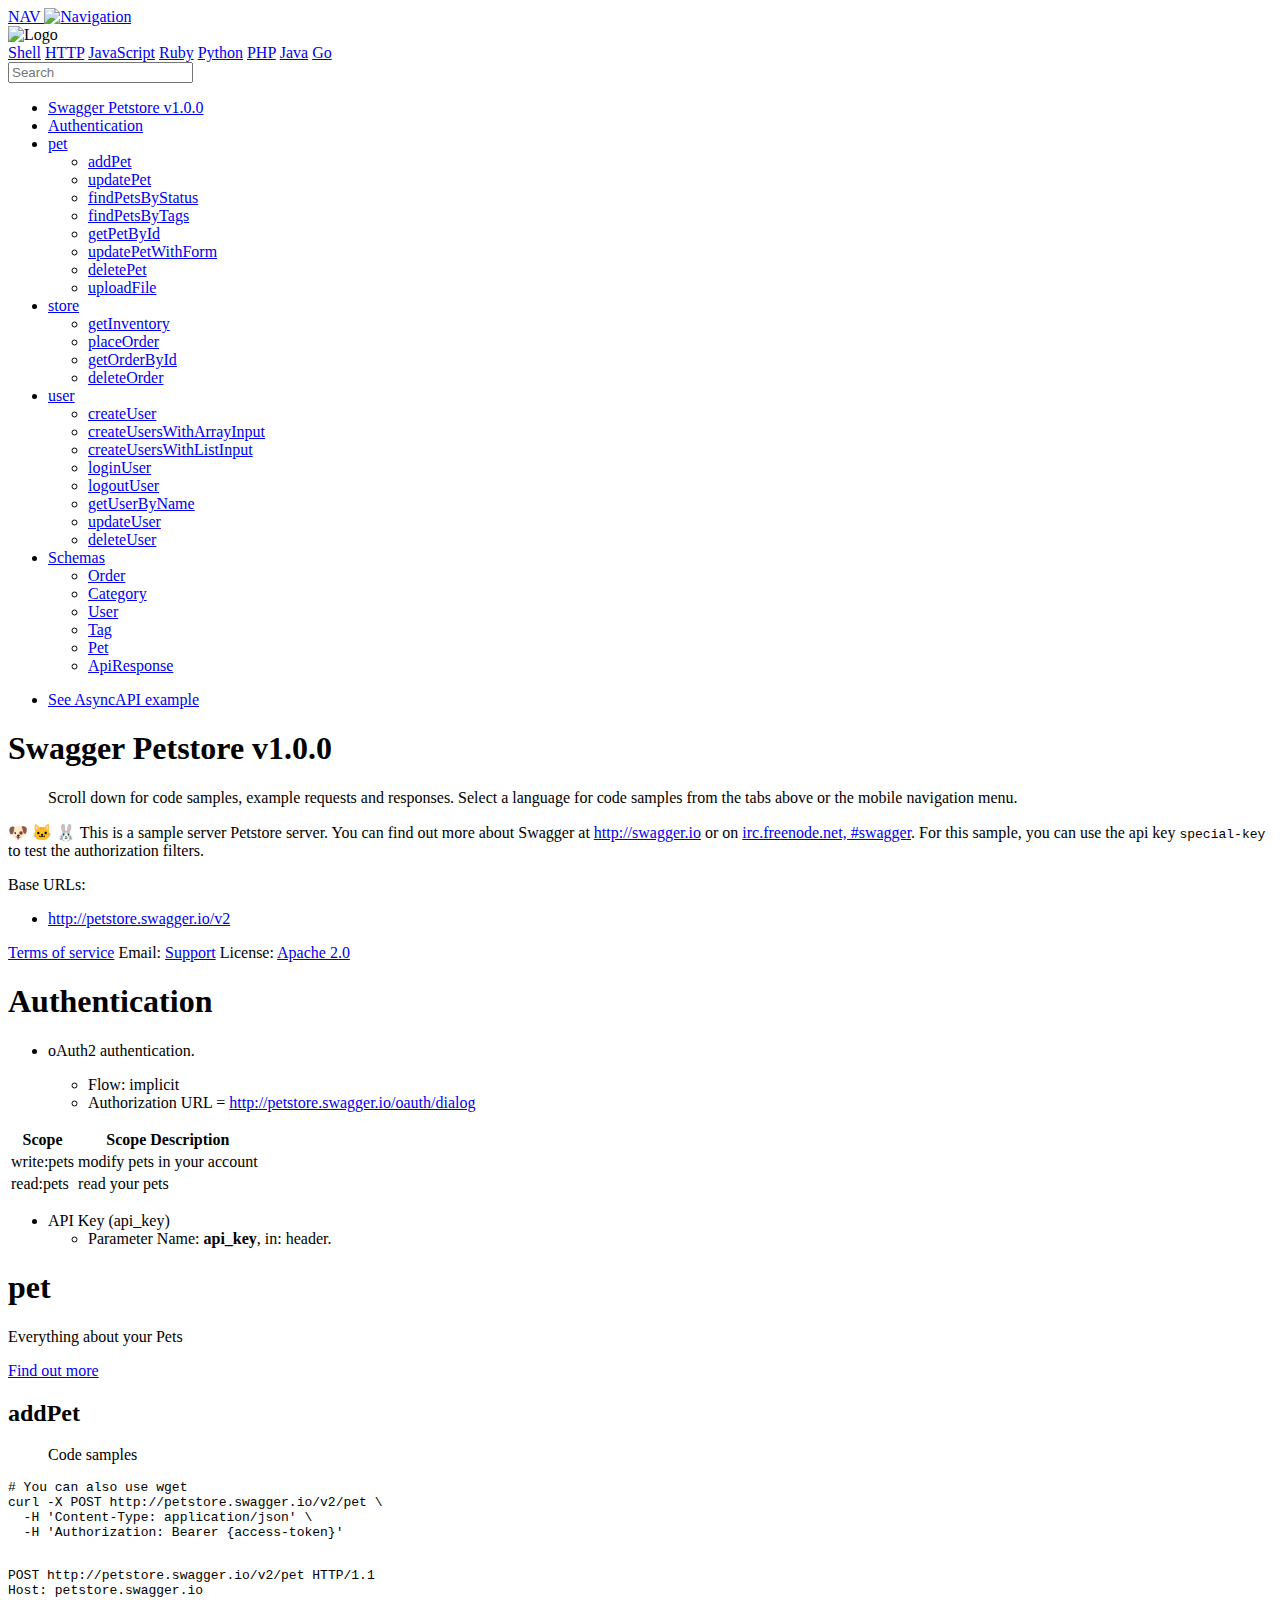
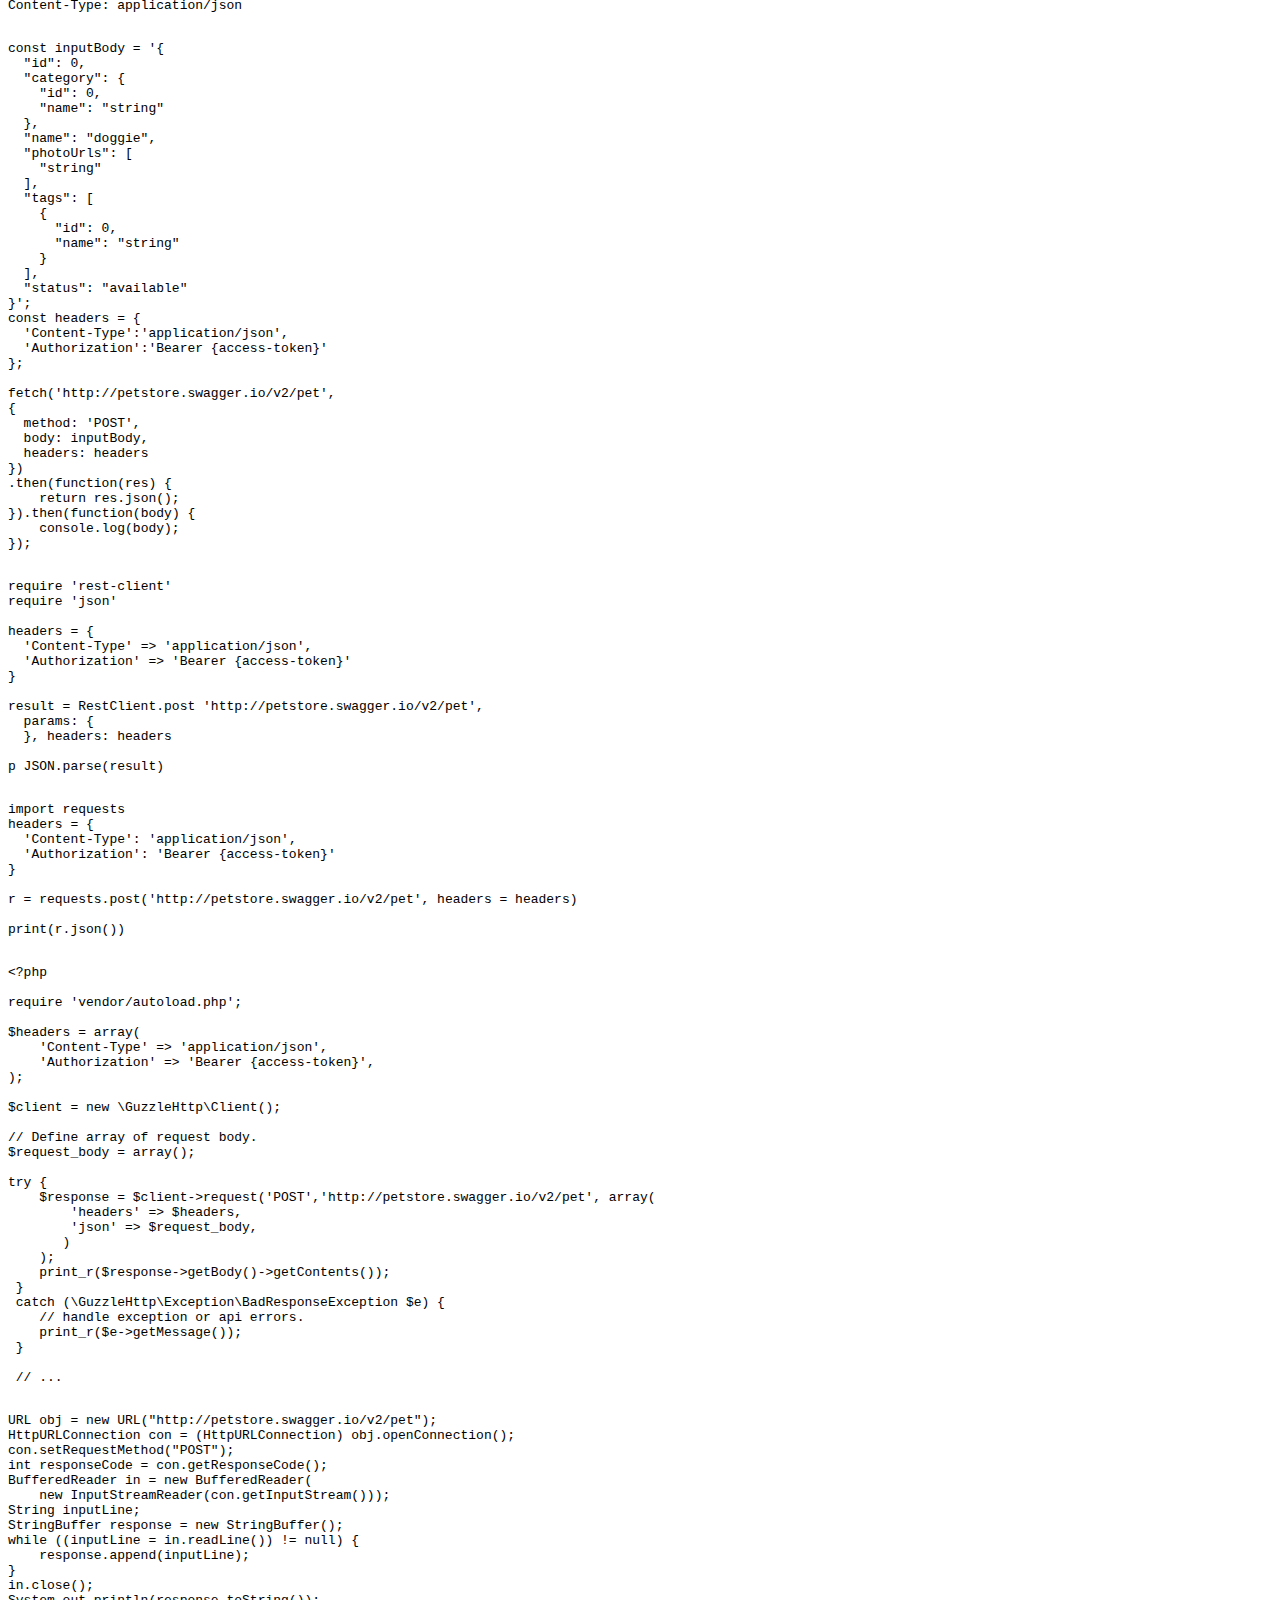
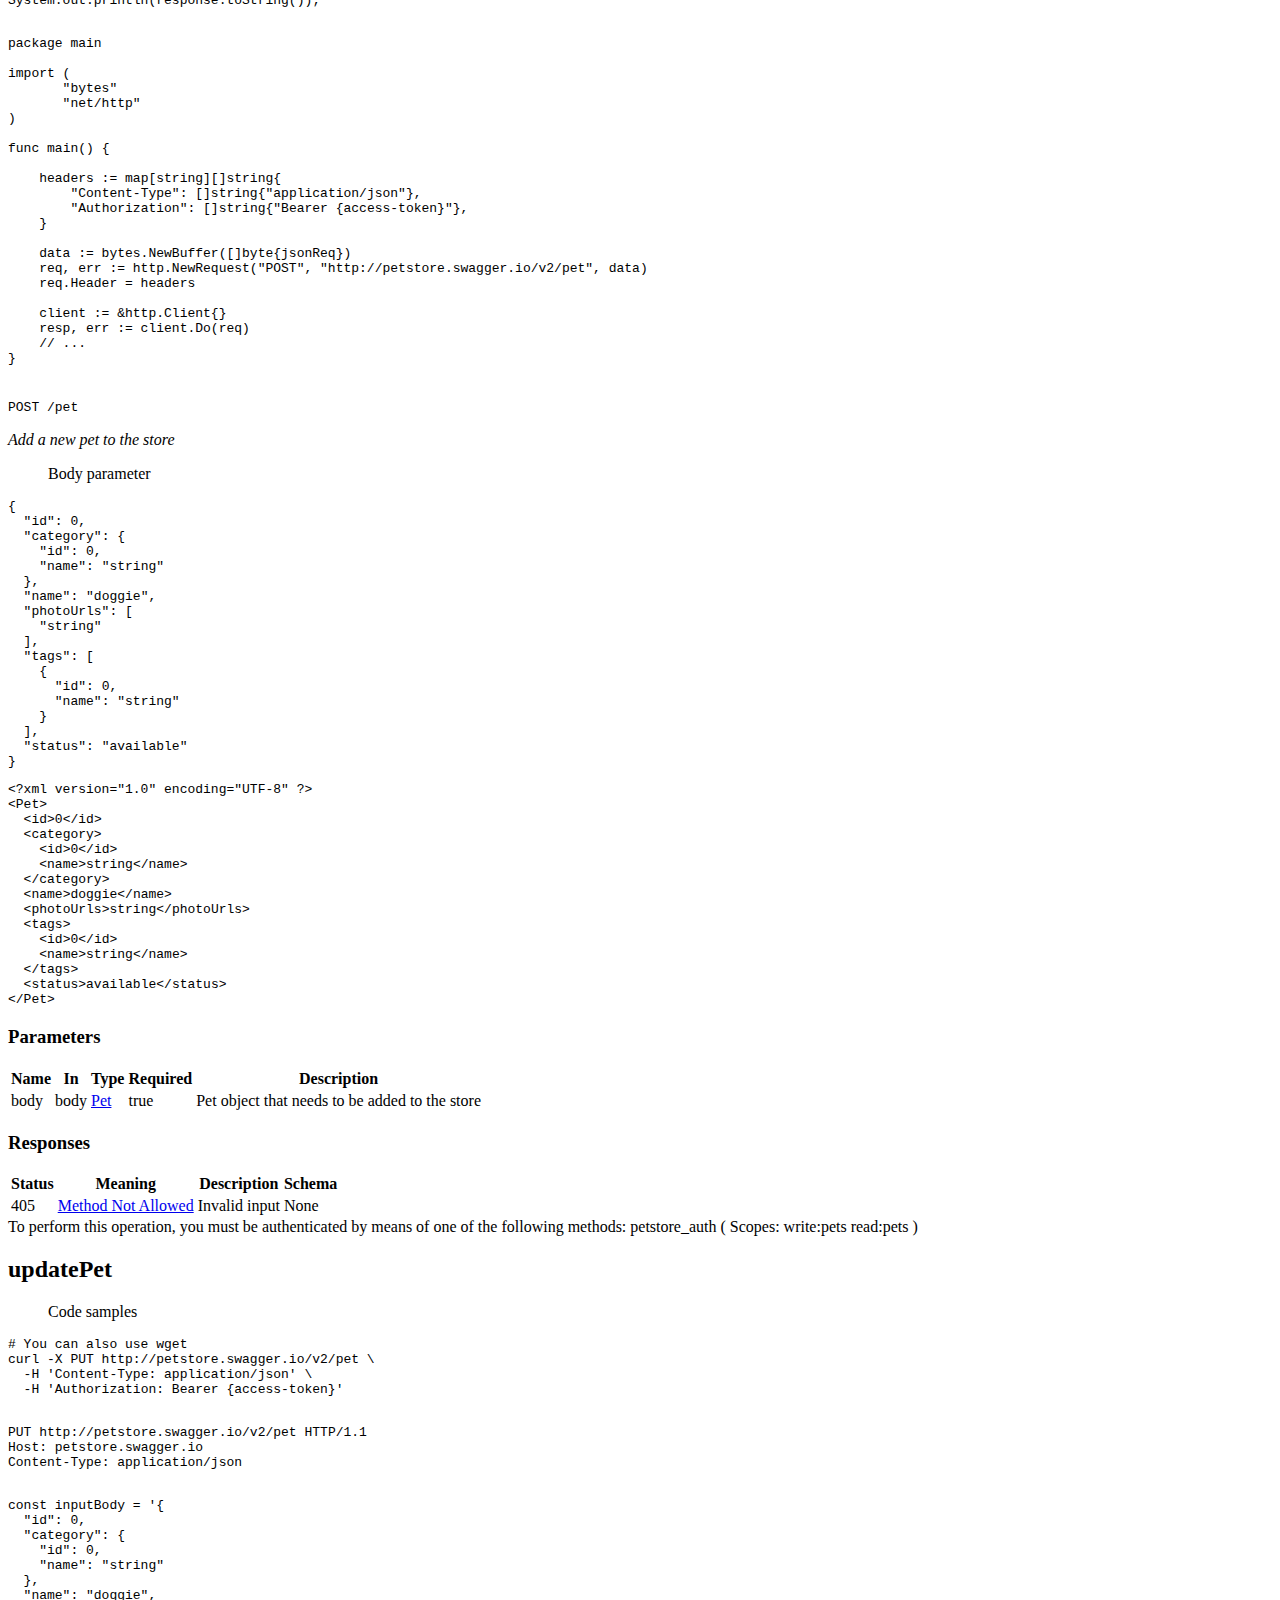
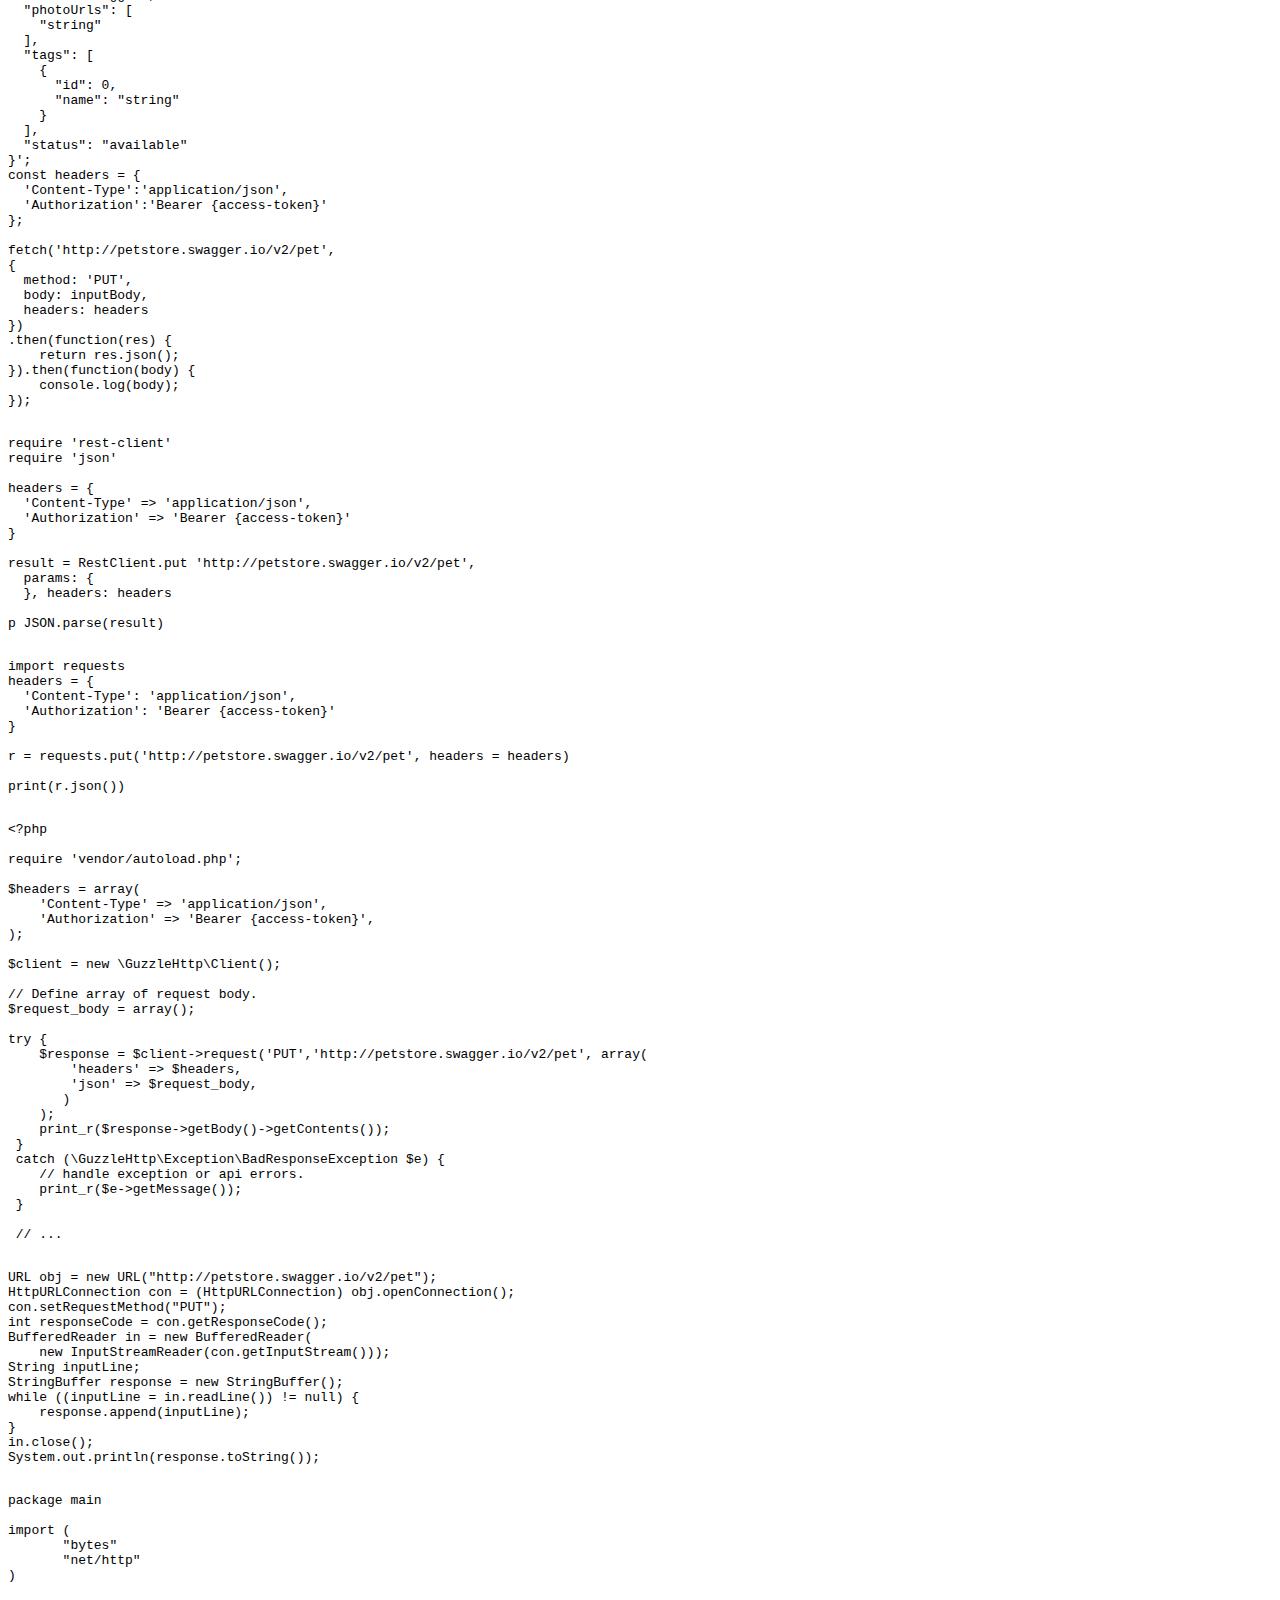
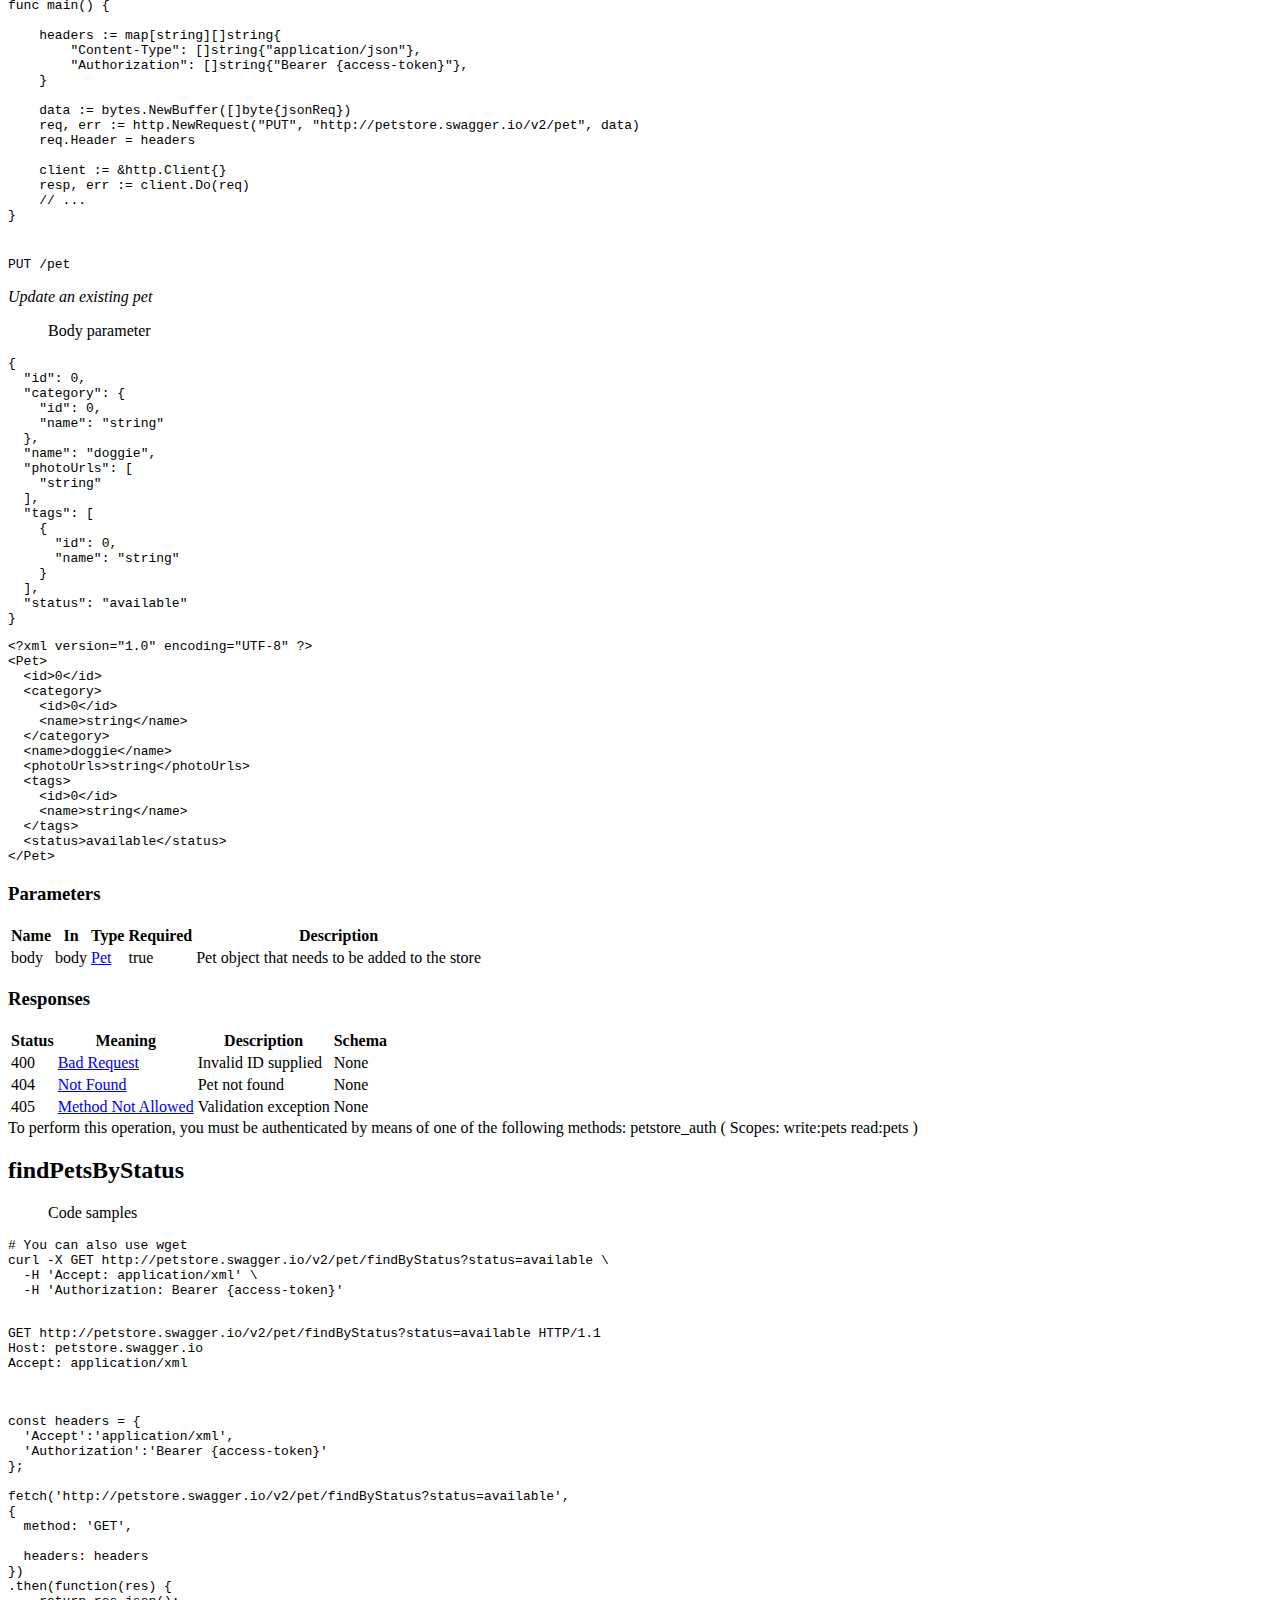
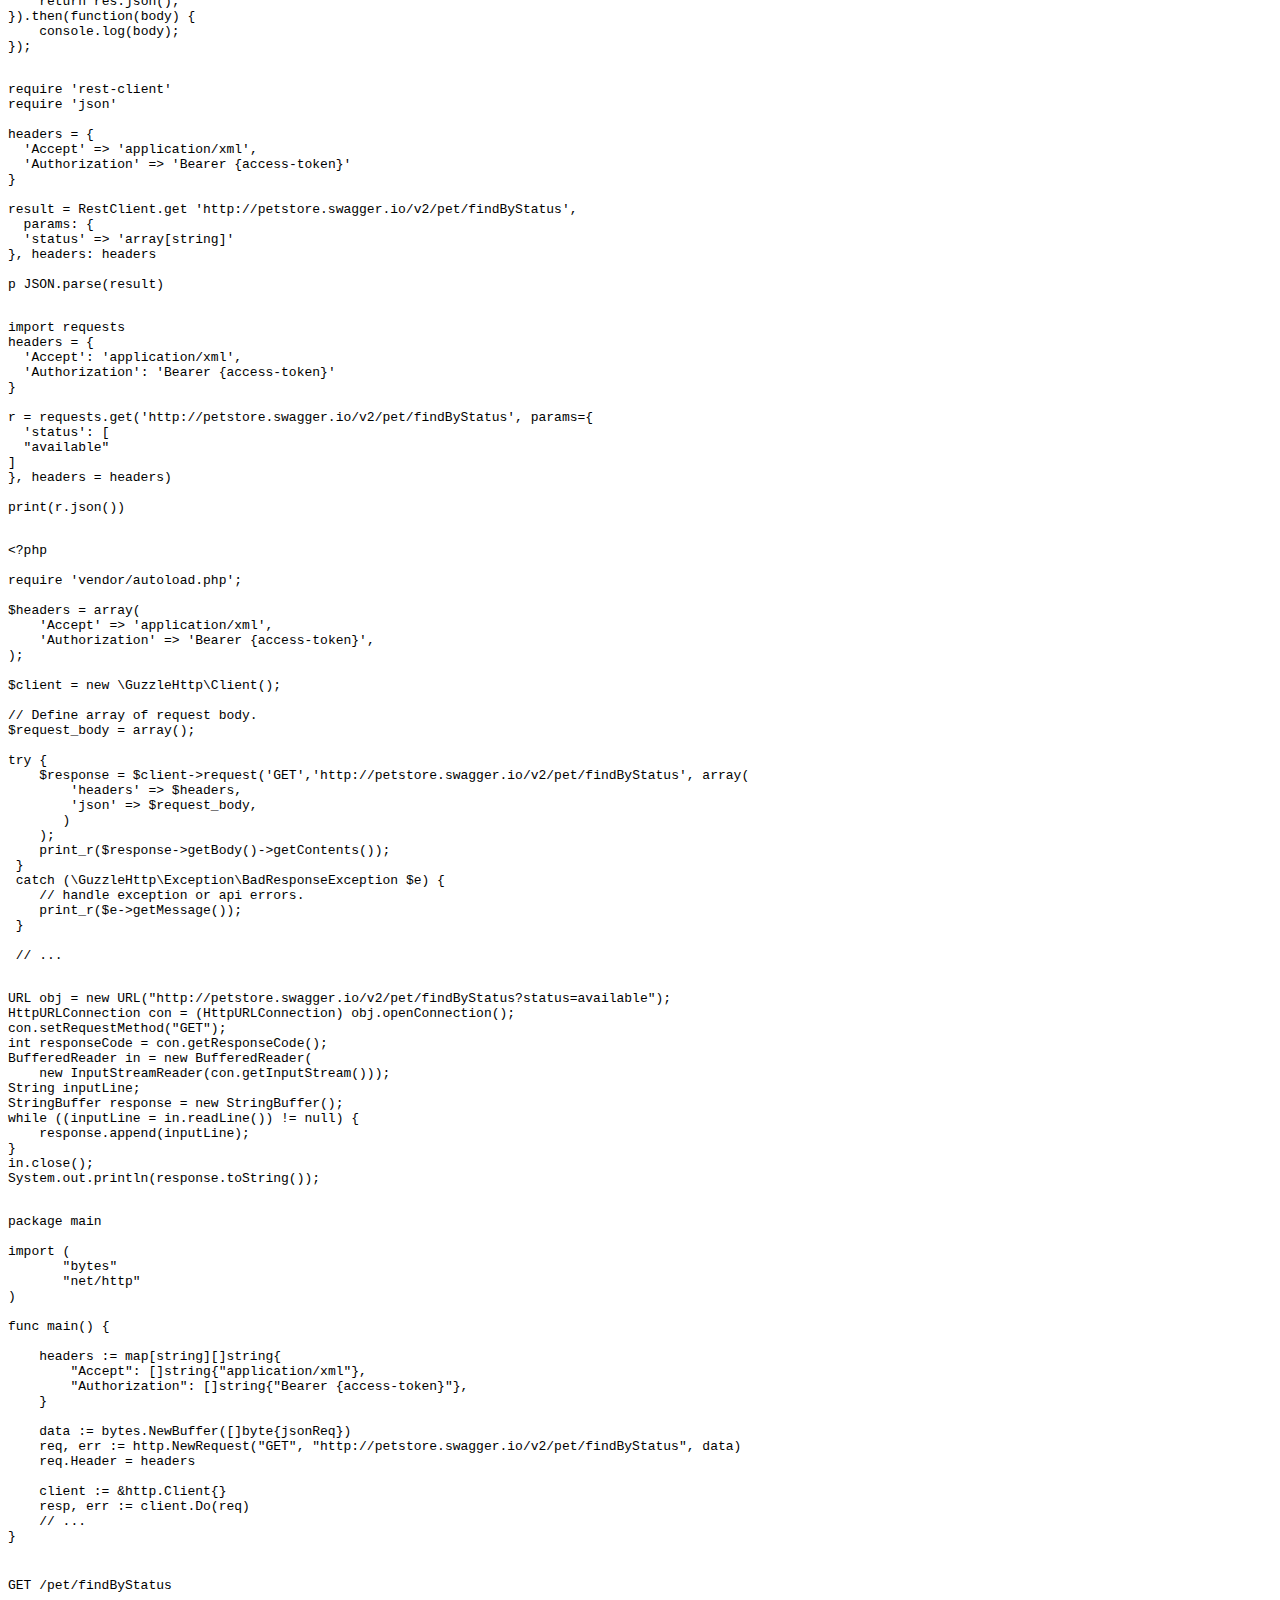
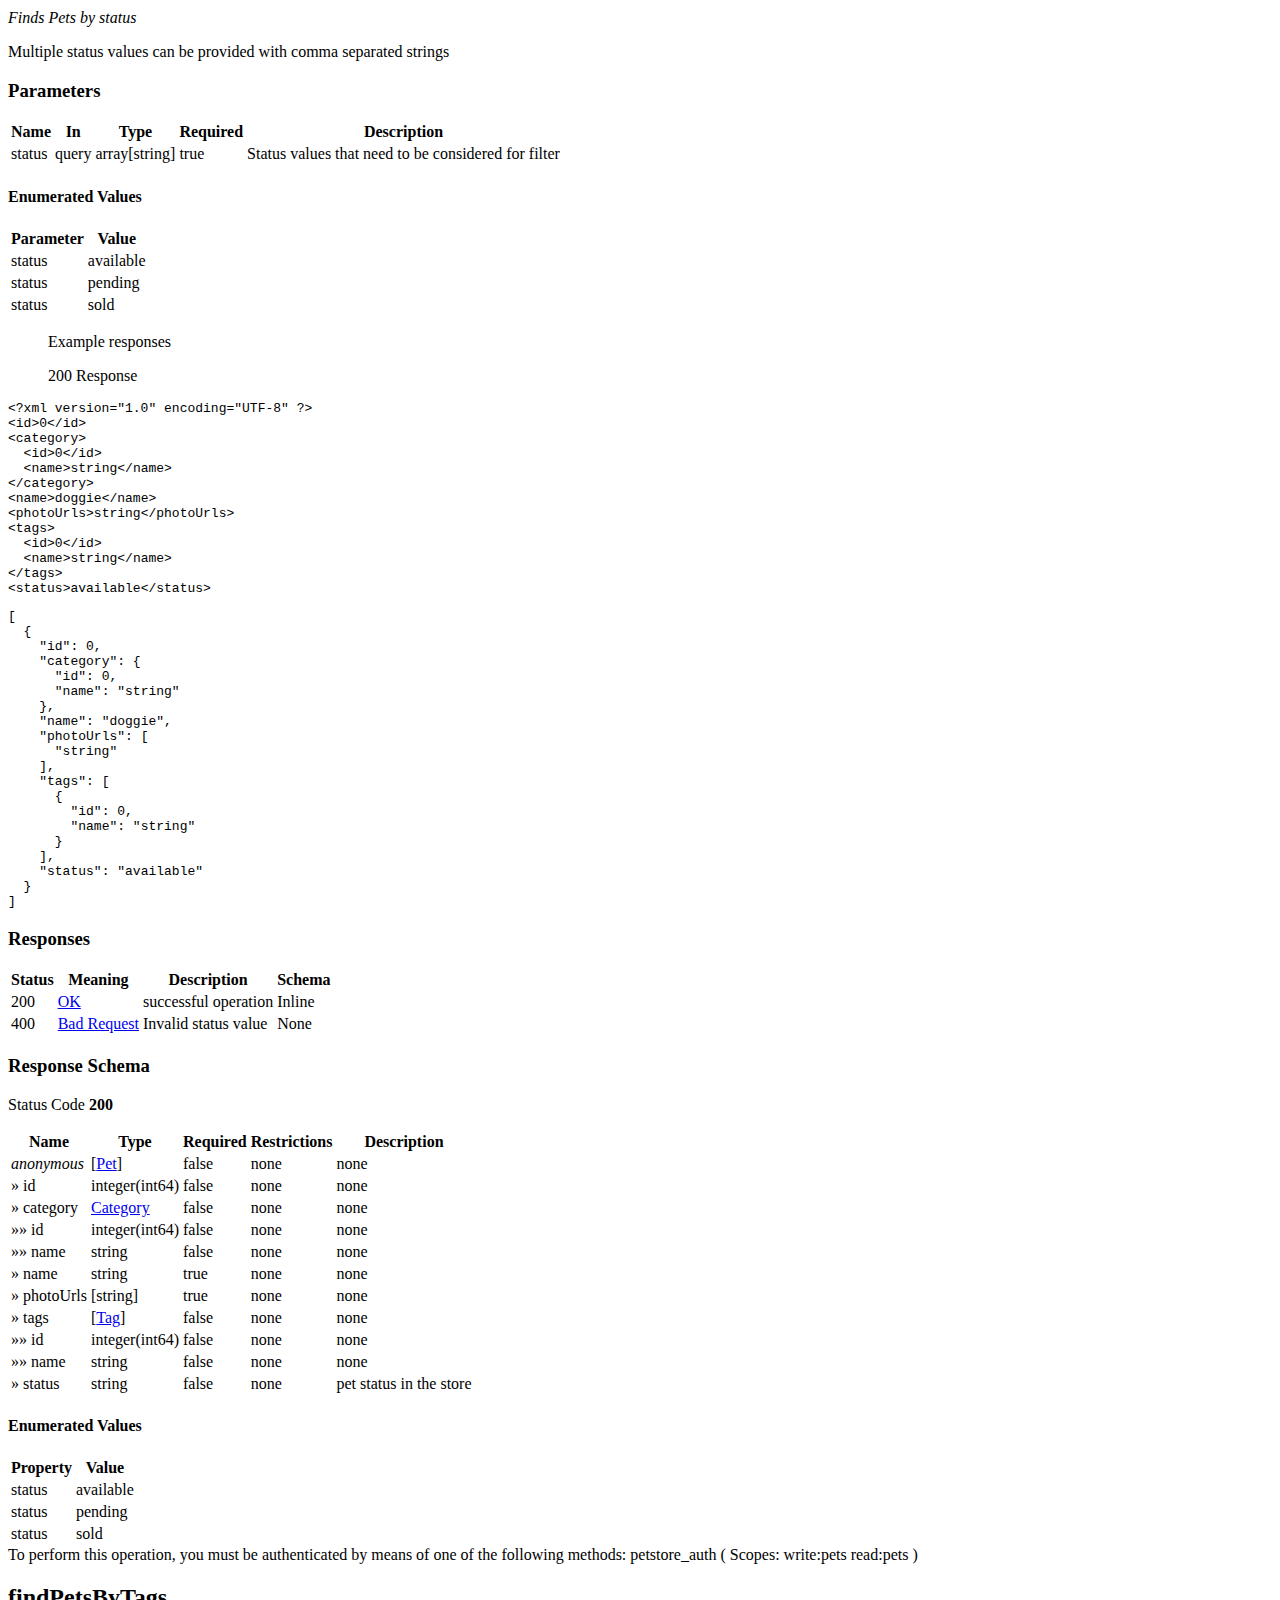
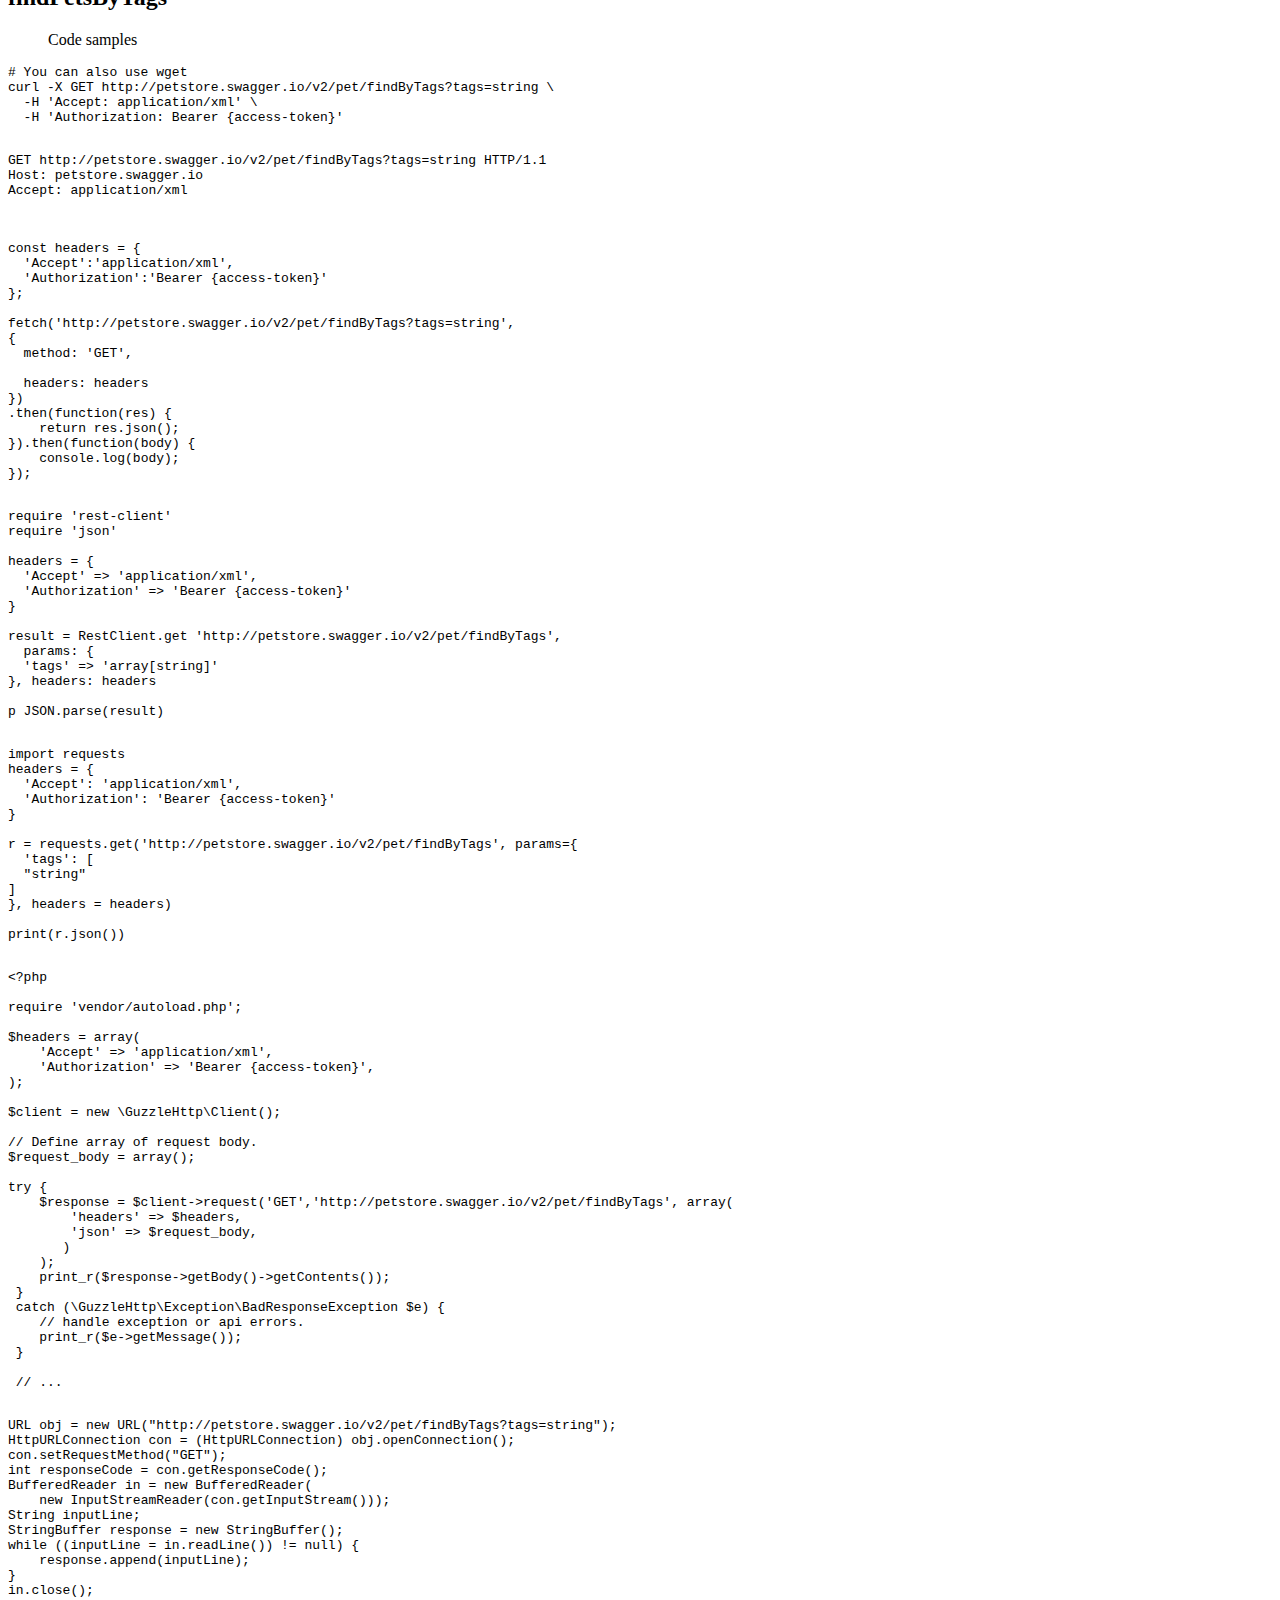
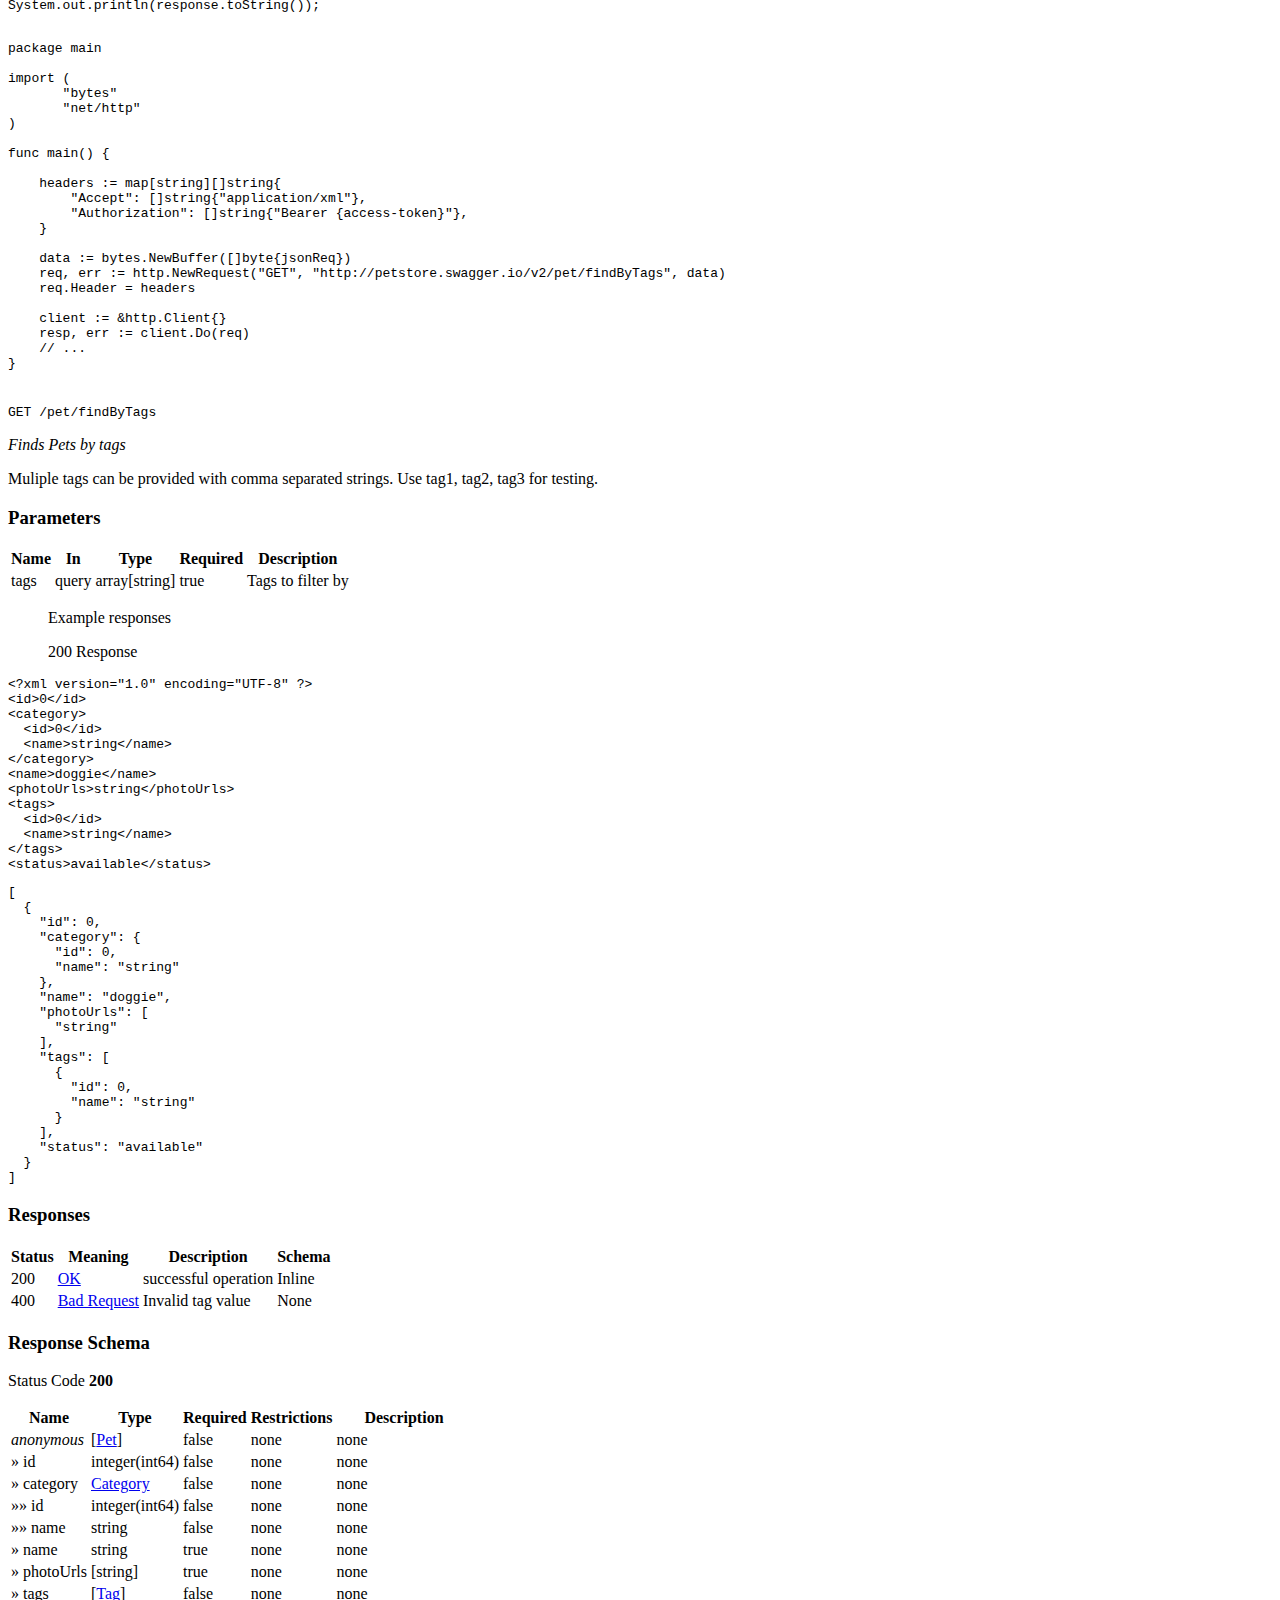
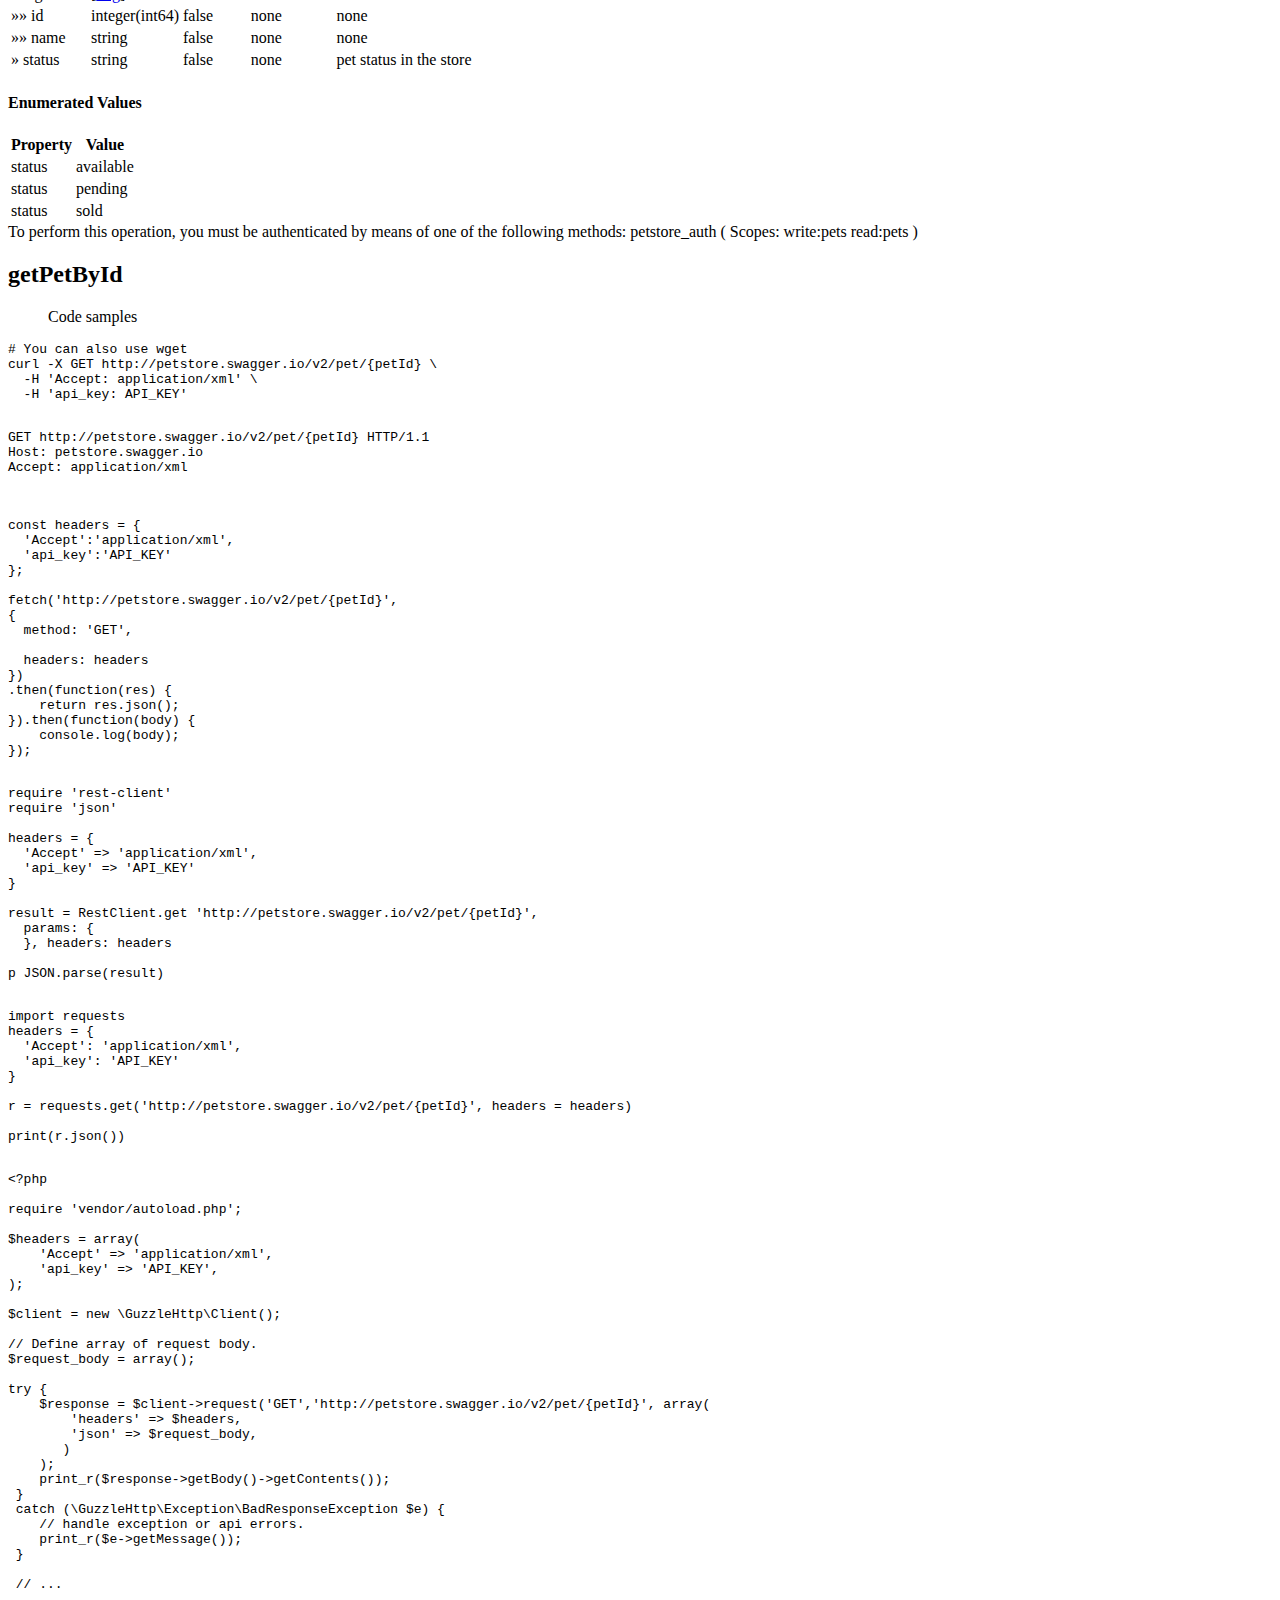
==== commit 129c80ee: "shins update" ====
--- a/docs/shins/index.html
+++ b/docs/shins/index.html
@@ -7,1510 +7,41 @@
     <meta charset="utf-8">
     <meta content="IE=edge,chrome=1" http-equiv="X-UA-Compatible">
     <meta name="viewport" content="width=device-width, initial-scale=1, maximum-scale=1">
-    <title>Vipps eCommerce API v1.6.36</title>
+    <title>Swagger Petstore v1.0.0</title>
 
     <style>
     </style>
-    <style media="screen">/*! normalize.css v3.0.2 | MIT License | git.io/normalize */
-/**
- * 1. Set default font family to sans-serif.
- * 2. Prevent iOS text size adjust after orientation change, without disabling
- *    user zoom.
- */
-html {
-  font-family: sans-serif;
-  /* 1 */
-  -ms-text-size-adjust: 100%;
-  /* 2 */
-  -webkit-text-size-adjust: 100%;
-  /* 2 */ }
-
-/**
- * Remove default margin.
- */
-body {
-  margin: 0; }
-
-/* HTML5 display definitions
-   ========================================================================== */
-/**
- * Correct `block` display not defined for any HTML5 element in IE 8/9.
- * Correct `block` display not defined for `details` or `summary` in IE 10/11
- * and Firefox.
- * Correct `block` display not defined for `main` in IE 11.
- */
-article,
-aside,
-details,
-figcaption,
-figure,
-footer,
-header,
-hgroup,
-main,
-menu,
-nav,
-section,
-summary {
-  display: block; }
-
-/**
- * 1. Correct `inline-block` display not defined in IE 8/9.
- * 2. Normalize vertical alignment of `progress` in Chrome, Firefox, and Opera.
- */
-audio,
-canvas,
-progress,
-video {
-  display: inline-block;
-  /* 1 */
-  vertical-align: baseline;
-  /* 2 */ }
-
-/**
- * Prevent modern browsers from displaying `audio` without controls.
- * Remove excess height in iOS 5 devices.
- */
-audio:not([controls]) {
-  display: none;
-  height: 0; }
-
-/**
- * Address `[hidden]` styling not present in IE 8/9/10.
- * Hide the `template` element in IE 8/9/11, Safari, and Firefox < 22.
- */
-[hidden],
-template {
-  display: none; }
-
-/* Links
-   ========================================================================== */
-/**
- * Remove the gray background color from active links in IE 10.
- */
-a {
-  background-color: transparent; }
-
-/**
- * Improve readability when focused and also mouse hovered in all browsers.
- */
-a:active,
-a:hover {
-  outline: 0; }
-
-/* Text-level semantics
-   ========================================================================== */
-/**
- * Address styling not present in IE 8/9/10/11, Safari, and Chrome.
- */
-abbr[title] {
-  border-bottom: 1px dotted; }
-
-/**
- * Address style set to `bolder` in Firefox 4+, Safari, and Chrome.
- */
-b,
-strong {
-  font-weight: bold; }
-
-/**
- * Address styling not present in Safari and Chrome.
- */
-dfn {
-  font-style: italic; }
-
-/**
- * Address variable `h1` font-size and margin within `section` and `article`
- * contexts in Firefox 4+, Safari, and Chrome.
- */
-h1 {
-  font-size: 2em;
-  margin: 0.67em 0; }
-
-/**
- * Address styling not present in IE 8/9.
- */
-mark {
-  background: #ff0;
-  color: #000; }
-
-/**
- * Address inconsistent and variable font size in all browsers.
- */
-small {
-  font-size: 80%; }
-
-/**
- * Prevent `sub` and `sup` affecting `line-height` in all browsers.
- */
-sub,
-sup {
-  font-size: 75%;
-  line-height: 0;
-  position: relative;
-  vertical-align: baseline; }
-
-sup {
-  top: -0.5em; }
-
-sub {
-  bottom: -0.25em; }
-
-/* Embedded content
-   ========================================================================== */
-/**
- * Remove border when inside `a` element in IE 8/9/10.
- */
-img {
-  border: 0; }
-
-/**
- * Correct overflow not hidden in IE 9/10/11.
- */
-svg:not(:root) {
-  overflow: hidden; }
-
-/* Grouping content
-   ========================================================================== */
-/**
- * Address margin not present in IE 8/9 and Safari.
- */
-figure {
-  margin: 1em 40px; }
-
-/**
- * Address differences between Firefox and other browsers.
- */
-hr {
-  -moz-box-sizing: content-box;
-  box-sizing: content-box;
-  height: 0; }
-
-/**
- * Contain overflow in all browsers.
- */
-pre {
-  overflow: auto; }
-
-/**
- * Address odd `em`-unit font size rendering in all browsers.
- */
-code,
-kbd,
-pre,
-samp {
-  font-family: monospace, monospace;
-  font-size: 1em; }
-
-/* Forms
-   ========================================================================== */
-/**
- * Known limitation: by default, Chrome and Safari on OS X allow very limited
- * styling of `select`, unless a `border` property is set.
- */
-/**
- * 1. Correct color not being inherited.
- *    Known issue: affects color of disabled elements.
- * 2. Correct font properties not being inherited.
- * 3. Address margins set differently in Firefox 4+, Safari, and Chrome.
- */
-button,
-input,
-optgroup,
-select,
-textarea {
-  color: inherit;
-  /* 1 */
-  font: inherit;
-  /* 2 */
-  margin: 0;
-  /* 3 */ }
-
-/**
- * Address `overflow` set to `hidden` in IE 8/9/10/11.
- */
-button {
-  overflow: visible; }
-
-/**
- * Address inconsistent `text-transform` inheritance for `button` and `select`.
- * All other form control elements do not inherit `text-transform` values.
- * Correct `button` style inheritance in Firefox, IE 8/9/10/11, and Opera.
- * Correct `select` style inheritance in Firefox.
- */
-button,
-select {
-  text-transform: none; }
-
-/**
- * 1. Avoid the WebKit bug in Android 4.0.* where (2) destroys native `audio`
- *    and `video` controls.
- * 2. Correct inability to style clickable `input` types in iOS.
- * 3. Improve usability and consistency of cursor style between image-type
- *    `input` and others.
- */
-button,
-html input[type="button"],
-input[type="reset"],
-input[type="submit"] {
-  -webkit-appearance: button;
-  /* 2 */
-  cursor: pointer;
-  /* 3 */ }
-
-/**
- * Re-set default cursor for disabled elements.
- */
-button[disabled],
-html input[disabled] {
-  cursor: default; }
-
-/**
- * Remove inner padding and border in Firefox 4+.
- */
-button::-moz-focus-inner,
-input::-moz-focus-inner {
-  border: 0;
-  padding: 0; }
-
-/**
- * Address Firefox 4+ setting `line-height` on `input` using `!important` in
- * the UA stylesheet.
- */
-input {
-  line-height: normal; }
-
-/**
- * It's recommended that you don't attempt to style these elements.
- * Firefox's implementation doesn't respect box-sizing, padding, or width.
- *
- * 1. Address box sizing set to `content-box` in IE 8/9/10.
- * 2. Remove excess padding in IE 8/9/10.
- */
-input[type="checkbox"],
-input[type="radio"] {
-  box-sizing: border-box;
-  /* 1 */
-  padding: 0;
-  /* 2 */ }
-
-/**
- * Fix the cursor style for Chrome's increment/decrement buttons. For certain
- * `font-size` values of the `input`, it causes the cursor style of the
- * decrement button to change from `default` to `text`.
- */
-input[type="number"]::-webkit-inner-spin-button,
-input[type="number"]::-webkit-outer-spin-button {
-  height: auto; }
-
-/**
- * 1. Address `appearance` set to `searchfield` in Safari and Chrome.
- * 2. Address `box-sizing` set to `border-box` in Safari and Chrome
- *    (include `-moz` to future-proof).
- */
-input[type="search"] {
-  -webkit-appearance: textfield;
-  /* 1 */
-  -moz-box-sizing: content-box;
-  -webkit-box-sizing: content-box;
-  /* 2 */
-  box-sizing: content-box; }
-
-/**
- * Remove inner padding and search cancel button in Safari and Chrome on OS X.
- * Safari (but not Chrome) clips the cancel button when the search input has
- * padding (and `textfield` appearance).
- */
-input[type="search"]::-webkit-search-cancel-button,
-input[type="search"]::-webkit-search-decoration {
-  -webkit-appearance: none; }
-
-/**
- * Define consistent border, margin, and padding.
- */
-fieldset {
-  border: 1px solid #c0c0c0;
-  margin: 0 2px;
-  padding: 0.35em 0.625em 0.75em; }
-
-/**
- * 1. Correct `color` not being inherited in IE 8/9/10/11.
- * 2. Remove padding so people aren't caught out if they zero out fieldsets.
- */
-legend {
-  border: 0;
-  /* 1 */
-  padding: 0;
-  /* 2 */ }
-
-/**
- * Remove default vertical scrollbar in IE 8/9/10/11.
- */
-textarea {
-  overflow: auto; }
-
-/**
- * Don't inherit the `font-weight` (applied by a rule above).
- * NOTE: the default cannot safely be changed in Chrome and Safari on OS X.
- */
-optgroup {
-  font-weight: bold; }
-
-/* Tables
-   ========================================================================== */
-/**
- * Remove most spacing between table cells.
- */
-table {
-  border-collapse: collapse;
-  border-spacing: 0; }
-
-td,
-th {
-  padding: 0; }
-
-/*
-Copyright 2008-2013 Concur Technologies, Inc.
-
-Licensed under the Apache License, Version 2.0 (the "License"); you may
-not use this file except in compliance with the License. You may obtain
-a copy of the License at
-
-  http://www.apache.org/licenses/LICENSE-2.0
-
-Unless required by applicable law or agreed to in writing, software
-distributed under the License is distributed on an "AS IS" BASIS, WITHOUT
-WARRANTIES OR CONDITIONS OF ANY KIND, either express or implied. See the
-License for the specific language governing permissions and limitations
-under the License.
-*/
-.content h1, .content h2, .content h3, .content h4, .content h5, .content h6, html, body {
-  font-family: -apple-system, BlinkMacSystemFont, "Segoe UI", Roboto, Helvetica, Arial, sans-serif, "Apple Color Emoji", "Segoe UI Emoji", "Segoe UI Symbol";
-  font-size: 14px; }
-
-.content h1, .content h2, .content h3, .content h4, .content h5, .content h6 {
-  font-weight: bold; }
-
-.content code, .content pre {
-  font-family: Consolas, Menlo, Monaco, "Lucida Console", "Liberation Mono", "DejaVu Sans Mono", "Bitstream Vera Sans Mono", "Courier New", monospace, serif;
-  font-size: 12px;
-  line-height: 1.5; }
-
-.content code {
-  word-break: break-all;
-  hyphens: auto; }
-
-@font-face {
-  font-family: 'slate';
-  src: url('https://raw.githubusercontent.com/Mermade/shins/master/source/fonts/slate.eot?-syv14m');
-  src: url('https://raw.githubusercontent.com/Mermade/shins/master/source/fonts/slate.eot?#iefix-syv14m') format("embedded-opentype"), url('https://raw.githubusercontent.com/Mermade/shins/master/source/fonts/slate.woff2?-syv14m') format("woff2"), url('https://raw.githubusercontent.com/Mermade/shins/master/source/fonts/slate.woff?-syv14m') format("woff"), url('https://raw.githubusercontent.com/Mermade/shins/master/source/fonts/slate.ttf?-syv14m') format("truetype"), url('https://raw.githubusercontent.com/Mermade/shins/master/source/fonts/slate.svg?-syv14m#slate') format("svg");
-  font-weight: normal;
-  font-style: normal; }
-
-.content aside.warning:before, .content aside.notice:before, .content aside.success:before, .toc-wrapper > .search:before {
-  font-family: 'slate';
-  speak: none;
-  font-style: normal;
-  font-weight: normal;
-  font-variant: normal;
-  text-transform: none;
-  line-height: 1; }
-
-.content aside.warning:before {
-  content: "\e600"; }
-
-.content aside.notice:before {
-  content: "\e602"; }
-
-.content aside.success:before {
-  content: "\e606"; }
-
-.toc-wrapper > .search:before {
-  content: "\e607"; }
-
-/*
-Copyright 2008-2013 Concur Technologies, Inc.
-
-Licensed under the Apache License, Version 2.0 (the "License"); you may
-not use this file except in compliance with the License. You may obtain
-a copy of the License at
-
-  http://www.apache.org/licenses/LICENSE-2.0
-
-Unless required by applicable law or agreed to in writing, software
-distributed under the License is distributed on an "AS IS" BASIS, WITHOUT
-WARRANTIES OR CONDITIONS OF ANY KIND, either express or implied. See the
-License for the specific language governing permissions and limitations
-under the License.
-*/
-html, body {
-  color: #333;
-  padding: 0;
-  margin: 0;
-  -webkit-font-smoothing: antialiased;
-  -moz-osx-font-smoothing: grayscale;
-  background-color: #F3F7F9;
-  height: 100%;
-  -webkit-text-size-adjust: none;
-  /* Never autoresize text */ }
-
-#toc > ul > li > a > span {
-  float: right;
-  background-color: #2484FF;
-  border-radius: 40px;
-  width: 20px; }
-
-.toc-wrapper {
-  transition: left 0.3s ease-in-out;
-  overflow-y: auto;
-  overflow-x: hidden;
-  position: fixed;
-  z-index: 30;
-  top: 0;
-  left: 0;
-  bottom: 0;
-  width: 230px;
-  background-color: #2E3336;
-  font-size: 13px;
-  font-weight: bold; }
-  .toc-wrapper .lang-selector {
-    display: none; }
-    .toc-wrapper .lang-selector a {
-      padding-top: 0.5em;
-      padding-bottom: 0.5em; }
-  .toc-wrapper .logo {
-    display: block;
-    max-width: 100%;
-    margin-bottom: 0px; }
-  .toc-wrapper > .search {
-    position: relative; }
-    .toc-wrapper > .search input {
-      background: #2E3336;
-      border-width: 0 0 1px 0;
-      border-color: #666;
-      padding: 6px 0 6px 20px;
-      box-sizing: border-box;
-      margin: 10px 15px;
-      width: 200px;
-      outline: none;
-      color: #fff;
-      border-radius: 0;
-      /* ios has a default border radius */ }
-    .toc-wrapper > .search:before {
-      position: absolute;
-      top: 17px;
-      left: 15px;
-      color: #fff; }
-  .toc-wrapper .search-results {
-    margin-top: 0;
-    box-sizing: border-box;
-    height: 0;
-    overflow-y: auto;
-    overflow-x: hidden;
-    transition-property: height, margin;
-    transition-duration: 180ms;
-    transition-timing-function: ease-in-out;
-    background: #1E2224; }
-    .toc-wrapper .search-results.visible {
-      height: 30%;
-      margin-bottom: 1em; }
-    .toc-wrapper .search-results li {
-      margin: 1em 15px;
-      line-height: 1; }
-    .toc-wrapper .search-results a {
-      color: #fff;
-      text-decoration: none; }
-      .toc-wrapper .search-results a:hover {
-        text-decoration: underline; }
-  .toc-wrapper ul, .toc-wrapper li {
-    list-style: none;
-    margin: 0;
-    padding: 0;
-    line-height: 28px; }
-  .toc-wrapper li {
-    color: #fff;
-    transition-property: background;
-    transition-timing-function: linear;
-    transition-duration: 200ms; }
-  .toc-wrapper .toc-link.active {
-    background-color: #0F75D4;
-    color: #fff; }
-  .toc-wrapper .toc-link.active-parent {
-    background-color: #1E2224;
-    color: #fff; }
-  .toc-wrapper .toc-list-h2 {
-    display: none;
-    background-color: #1E2224;
-    font-weight: 500; }
-  .toc-wrapper .toc-h2 {
-    padding-left: 25px;
-    font-size: 12px; }
-  .toc-wrapper .toc-footer {
-    padding: 1em 0;
-    margin-top: 1em;
-    border-top: 1px dashed #666; }
-    .toc-wrapper .toc-footer li, .toc-wrapper .toc-footer a {
-      color: #fff;
-      text-decoration: none; }
-    .toc-wrapper .toc-footer a:hover {
-      text-decoration: underline; }
-    .toc-wrapper .toc-footer li {
-      font-size: 0.8em;
-      line-height: 1.7;
-      text-decoration: none; }
-
-.toc-link, .toc-footer li {
-  padding: 0 15px 0 15px;
-  display: block;
-  overflow-x: hidden;
-  white-space: nowrap;
-  text-overflow: ellipsis;
-  text-decoration: none;
-  color: #fff;
-  transition-property: background;
-  transition-timing-function: linear;
-  transition-duration: 130ms; }
-
-#nav-button {
-  padding: 0 1.5em 5em 0;
-  display: none;
-  position: fixed;
-  top: 0;
-  left: 0;
-  z-index: 100;
-  color: #000;
-  text-decoration: none;
-  font-weight: bold;
-  opacity: 0.7;
-  line-height: 16px;
-  transition: left 0.3s ease-in-out; }
-  #nav-button span {
-    display: block;
-    padding: 6px 6px 6px;
-    background-color: rgba(243, 247, 249, 0.7);
-    transform-origin: 0 0;
-    transform: rotate(-90deg) translate(-100%, 0);
-    border-radius: 0 0 0 5px; }
-  #nav-button img {
-    height: 16px;
-    vertical-align: bottom; }
-  #nav-button:hover {
-    opacity: 1; }
-  #nav-button.open {
-    left: 230px; }
-
-.page-wrapper {
-  margin-left: 230px;
-  position: relative;
-  z-index: 10;
-  background-color: #F3F7F9;
-  min-height: 100%;
-  padding-bottom: 1px; }
-  .page-wrapper .dark-box {
-    width: 40%;
-    background-color: #2E3336;
-    position: absolute;
-    right: 0;
-    top: 0;
-    bottom: 0; }
-  .page-wrapper .lang-selector {
-    position: fixed;
-    z-index: 50;
-    border-bottom: 5px solid #2E3336; }
-
-.lang-selector {
-  background-color: #1E2224;
-  width: 100%;
-  font-weight: bold; }
-  .lang-selector a {
-    display: block;
-    float: left;
-    color: #fff;
-    text-decoration: none;
-    padding: 0 10px;
-    line-height: 30px;
-    outline: 0; }
-    .lang-selector a:active, .lang-selector a:focus {
-      background-color: #111;
-      color: #fff; }
-    .lang-selector a.active {
-      background-color: #2E3336;
-      color: #fff; }
-  .lang-selector:after {
-    content: '';
-    clear: both;
-    display: block; }
-
-.content {
-  -webkit-transform: translateZ(0);
-  position: relative;
-  z-index: 30; }
-  .content:after {
-    content: '';
-    display: block;
-    clear: both; }
-  .content > h1, .content > h2, .content > h3, .content > h4, .content > h5, .content > h6, .content > p, .content > table, .content > ul, .content > ol, .content > aside, .content > dl {
-    margin-right: 40%;
-    padding: 0 28px;
-    box-sizing: border-box;
-    display: block; }
-  .content > ul, .content > ol {
-    padding-left: 43px; }
-  .content > h1, .content > h2, .content > div {
-    clear: both; }
-  .content h1 {
-    font-size: 25px;
-    padding-top: 0.5em;
-    padding-bottom: 0.5em;
-    margin-bottom: 21px;
-    margin-top: 2em;
-    border-top: 1px solid #ccc;
-    border-bottom: 1px solid #ccc;
-    background-color: #fdfdfd; }
-  .content h1:first-child, .content div:first-child + h1 {
-    border-top-width: 0;
-    margin-top: 0; }
-  .content h2 {
-    font-size: 19px;
-    margin-top: 4em;
-    margin-bottom: 0;
-    border-top: 1px solid #ccc;
-    padding-top: 1.2em;
-    padding-bottom: 1.2em;
-    background-image: linear-gradient(to bottom, rgba(255, 255, 255, 0.2), rgba(255, 255, 255, 0)); }
-  .content h1 + h2, .content h1 + div + h2 {
-    margin-top: -21px;
-    border-top: none; }
-  .content h3, .content h4, .content h5, .content h6 {
-    font-size: 15px;
-    margin-top: 2.5em;
-    margin-bottom: 0.8em; }
-  .content h4, .content h5, .content h6 {
-    font-size: 10px; }
-  .content hr {
-    margin: 2em 0;
-    border-top: 2px solid #2E3336;
-    border-bottom: 2px solid #F3F7F9; }
-  .content table {
-    margin-bottom: 1em;
-    overflow: auto; }
-    .content table th, .content table td {
-      text-align: left;
-      vertical-align: top;
-      line-height: 1.6; }
-      .content table th code, .content table td code {
-        white-space: nowrap; }
-    .content table th {
-      padding: 5px 10px;
-      border-bottom: 1px solid #ccc;
-      vertical-align: bottom; }
-    .content table td {
-      padding: 10px; }
-    .content table tr:last-child {
-      border-bottom: 1px solid #ccc; }
-    .content table tr:nth-child(odd) > td {
-      background-color: white; }
-    .content table tr:nth-child(even) > td {
-      background-color: #fbfcfd; }
-  .content dt {
-    font-weight: bold; }
-  .content dd {
-    margin-left: 15px; }
-  .content p, .content li, .content dt, .content dd {
-    line-height: 1.6;
-    margin-top: 0; }
-  .content img {
-    max-width: 100%; }
-  .content code {
-    background-color: rgba(0, 0, 0, 0.05);
-    padding: 3px;
-    border-radius: 3px; }
-  .content pre > code {
-    background-color: transparent;
-    padding: 0; }
-  .content aside {
-    padding-top: 1em;
-    padding-bottom: 1em;
-    margin-top: 1.5em;
-    margin-bottom: 1.5em;
-    background: #8fbcd4;
-    line-height: 1.6; }
-    .content aside.warning {
-      background-color: #c97a7e; }
-    .content aside.success {
-      background-color: #6ac174; }
-  .content aside:before {
-    vertical-align: middle;
-    padding-right: 0.5em;
-    font-size: 14px; }
-  .content .search-highlight {
-    padding: 2px;
-    margin: -3px;
-    border-radius: 4px;
-    border: 1px solid #F7E633;
-    background: linear-gradient(to top left, #F7E633 0%, #F1D32F 100%); }
-
-.content pre, .content blockquote {
-  background-color: #1E2224;
-  color: #fff;
-  margin: 0;
-  width: 40%;
-  float: right;
-  clear: right;
-  box-sizing: border-box; }
-  .content pre > p, .content blockquote > p {
-    margin: 0; }
-  .content pre a, .content blockquote a {
-    color: #fff;
-    text-decoration: none;
-    border-bottom: dashed 1px #ccc; }
-
-.content pre {
-  padding-top: 2em;
-  padding-bottom: 2em;
-  padding: 2em 28px; }
-
-.content blockquote > p {
-  background-color: #191D1F;
-  padding: 13px 2em;
-  color: #eee; }
-
-@media (max-width: 930px) {
-  .toc-wrapper {
-    left: -230px; }
-    .toc-wrapper.open {
-      left: 0; }
-  .page-wrapper {
-    margin-left: 0; }
-  #nav-button {
-    display: block; }
-  .toc-link {
-    padding-top: 0.3em;
-    padding-bottom: 0.3em; } }
-
-@media (max-width: 700px) {
-  .dark-box {
-    display: none; }
-  .content > h1, .content > h2, .content > h3, .content > h4, .content > h5, .content > h6, .content > p, .content > table, .content > ul, .content > ol, .content > aside, .content > dl {
-    margin-right: 0; }
-  .toc-wrapper .lang-selector {
-    display: block; }
-  .page-wrapper .lang-selector {
-    display: none; }
-  .content pre, .content blockquote {
-    width: auto;
-    float: none; }
-  .content > pre + h1, .content > blockquote + h1, .content > pre + h2, .content > blockquote + h2, .content > pre + h3, .content > blockquote + h3, .content > pre + h4, .content > blockquote + h4, .content > pre + h5, .content > blockquote + h5, .content > pre + h6, .content > blockquote + h6, .content > pre + p, .content > blockquote + p, .content > pre + table, .content > blockquote + table, .content > pre + ul, .content > blockquote + ul, .content > pre + ol, .content > blockquote + ol, .content > pre + aside, .content > blockquote + aside, .content > pre + dl, .content > blockquote + dl {
-    margin-top: 28px; } }
-
-.highlight .c, .highlight .cm, .highlight .c1, .highlight .cs {
-  color: #909090; }
-
-.highlight, .highlight .w {
-  background-color: #1E2224; }
-
-/* place your custom CSS overrides here */
-
-div .highlight {
-	max-width: 95%;
-	max-height: 350px;
-	overflow-y: auto;
-	overflow-x: hidden;
-}
-.toc-list-h3 {
-    display: none;
-    background-color: #1E2224;
-}
-.toc-h3 {
-    padding-left: 35px;
-    font-size: 11px;
-}
-.toc-list-h4 {
-    display: none;
-    background-color: #1E2224;
-}
-.toc-h4 {
-    padding-left: 45px;
-    font-size: 10px;
-}
-.toc-list-h5 {
-    display: none;
-    background-color: #1E2224;
-}
-.toc-h5 {
-    padding-left: 55px;
-    font-size: 9px;
-}
-.toc-list-h6 {
-    display: none;
-    background-color: #1E2224;
-}
-.toc-h6 {
-    padding-left: 65px;
-    font-size: 8px;
-}
-.well {
-    background: rgba(0, 0, 0, 0.01);
-}
-</style>
-    <style media="print">/*! normalize.css v3.0.2 | MIT License | git.io/normalize */
-/**
- * 1. Set default font family to sans-serif.
- * 2. Prevent iOS text size adjust after orientation change, without disabling
- *    user zoom.
- */
-html {
-  font-family: sans-serif;
-  /* 1 */
-  -ms-text-size-adjust: 100%;
-  /* 2 */
-  -webkit-text-size-adjust: 100%;
-  /* 2 */ }
-
-/**
- * Remove default margin.
- */
-body {
-  margin: 0; }
-
-/* HTML5 display definitions
-   ========================================================================== */
-/**
- * Correct `block` display not defined for any HTML5 element in IE 8/9.
- * Correct `block` display not defined for `details` or `summary` in IE 10/11
- * and Firefox.
- * Correct `block` display not defined for `main` in IE 11.
- */
-article,
-aside,
-details,
-figcaption,
-figure,
-footer,
-header,
-hgroup,
-main,
-menu,
-nav,
-section,
-summary {
-  display: block; }
-
-/**
- * 1. Correct `inline-block` display not defined in IE 8/9.
- * 2. Normalize vertical alignment of `progress` in Chrome, Firefox, and Opera.
- */
-audio,
-canvas,
-progress,
-video {
-  display: inline-block;
-  /* 1 */
-  vertical-align: baseline;
-  /* 2 */ }
-
-/**
- * Prevent modern browsers from displaying `audio` without controls.
- * Remove excess height in iOS 5 devices.
- */
-audio:not([controls]) {
-  display: none;
-  height: 0; }
-
-/**
- * Address `[hidden]` styling not present in IE 8/9/10.
- * Hide the `template` element in IE 8/9/11, Safari, and Firefox < 22.
- */
-[hidden],
-template {
-  display: none; }
-
-/* Links
-   ========================================================================== */
-/**
- * Remove the gray background color from active links in IE 10.
- */
-a {
-  background-color: transparent; }
-
-/**
- * Improve readability when focused and also mouse hovered in all browsers.
- */
-a:active,
-a:hover {
-  outline: 0; }
-
-/* Text-level semantics
-   ========================================================================== */
-/**
- * Address styling not present in IE 8/9/10/11, Safari, and Chrome.
- */
-abbr[title] {
-  border-bottom: 1px dotted; }
-
-/**
- * Address style set to `bolder` in Firefox 4+, Safari, and Chrome.
- */
-b,
-strong {
-  font-weight: bold; }
-
-/**
- * Address styling not present in Safari and Chrome.
- */
-dfn {
-  font-style: italic; }
-
-/**
- * Address variable `h1` font-size and margin within `section` and `article`
- * contexts in Firefox 4+, Safari, and Chrome.
- */
-h1 {
-  font-size: 2em;
-  margin: 0.67em 0; }
-
-/**
- * Address styling not present in IE 8/9.
- */
-mark {
-  background: #ff0;
-  color: #000; }
-
-/**
- * Address inconsistent and variable font size in all browsers.
- */
-small {
-  font-size: 80%; }
-
-/**
- * Prevent `sub` and `sup` affecting `line-height` in all browsers.
- */
-sub,
-sup {
-  font-size: 75%;
-  line-height: 0;
-  position: relative;
-  vertical-align: baseline; }
-
-sup {
-  top: -0.5em; }
-
-sub {
-  bottom: -0.25em; }
-
-/* Embedded content
-   ========================================================================== */
-/**
- * Remove border when inside `a` element in IE 8/9/10.
- */
-img {
-  border: 0; }
-
-/**
- * Correct overflow not hidden in IE 9/10/11.
- */
-svg:not(:root) {
-  overflow: hidden; }
-
-/* Grouping content
-   ========================================================================== */
-/**
- * Address margin not present in IE 8/9 and Safari.
- */
-figure {
-  margin: 1em 40px; }
-
-/**
- * Address differences between Firefox and other browsers.
- */
-hr {
-  -moz-box-sizing: content-box;
-  box-sizing: content-box;
-  height: 0; }
-
-/**
- * Contain overflow in all browsers.
- */
-pre {
-  overflow: auto; }
-
-/**
- * Address odd `em`-unit font size rendering in all browsers.
- */
-code,
-kbd,
-pre,
-samp {
-  font-family: monospace, monospace;
-  font-size: 1em; }
-
-/* Forms
-   ========================================================================== */
-/**
- * Known limitation: by default, Chrome and Safari on OS X allow very limited
- * styling of `select`, unless a `border` property is set.
- */
-/**
- * 1. Correct color not being inherited.
- *    Known issue: affects color of disabled elements.
- * 2. Correct font properties not being inherited.
- * 3. Address margins set differently in Firefox 4+, Safari, and Chrome.
- */
-button,
-input,
-optgroup,
-select,
-textarea {
-  color: inherit;
-  /* 1 */
-  font: inherit;
-  /* 2 */
-  margin: 0;
-  /* 3 */ }
-
-/**
- * Address `overflow` set to `hidden` in IE 8/9/10/11.
- */
-button {
-  overflow: visible; }
-
-/**
- * Address inconsistent `text-transform` inheritance for `button` and `select`.
- * All other form control elements do not inherit `text-transform` values.
- * Correct `button` style inheritance in Firefox, IE 8/9/10/11, and Opera.
- * Correct `select` style inheritance in Firefox.
- */
-button,
-select {
-  text-transform: none; }
-
-/**
- * 1. Avoid the WebKit bug in Android 4.0.* where (2) destroys native `audio`
- *    and `video` controls.
- * 2. Correct inability to style clickable `input` types in iOS.
- * 3. Improve usability and consistency of cursor style between image-type
- *    `input` and others.
- */
-button,
-html input[type="button"],
-input[type="reset"],
-input[type="submit"] {
-  -webkit-appearance: button;
-  /* 2 */
-  cursor: pointer;
-  /* 3 */ }
-
-/**
- * Re-set default cursor for disabled elements.
- */
-button[disabled],
-html input[disabled] {
-  cursor: default; }
-
-/**
- * Remove inner padding and border in Firefox 4+.
- */
-button::-moz-focus-inner,
-input::-moz-focus-inner {
-  border: 0;
-  padding: 0; }
-
-/**
- * Address Firefox 4+ setting `line-height` on `input` using `!important` in
- * the UA stylesheet.
- */
-input {
-  line-height: normal; }
-
-/**
- * It's recommended that you don't attempt to style these elements.
- * Firefox's implementation doesn't respect box-sizing, padding, or width.
- *
- * 1. Address box sizing set to `content-box` in IE 8/9/10.
- * 2. Remove excess padding in IE 8/9/10.
- */
-input[type="checkbox"],
-input[type="radio"] {
-  box-sizing: border-box;
-  /* 1 */
-  padding: 0;
-  /* 2 */ }
-
-/**
- * Fix the cursor style for Chrome's increment/decrement buttons. For certain
- * `font-size` values of the `input`, it causes the cursor style of the
- * decrement button to change from `default` to `text`.
- */
-input[type="number"]::-webkit-inner-spin-button,
-input[type="number"]::-webkit-outer-spin-button {
-  height: auto; }
-
-/**
- * 1. Address `appearance` set to `searchfield` in Safari and Chrome.
- * 2. Address `box-sizing` set to `border-box` in Safari and Chrome
- *    (include `-moz` to future-proof).
- */
-input[type="search"] {
-  -webkit-appearance: textfield;
-  /* 1 */
-  -moz-box-sizing: content-box;
-  -webkit-box-sizing: content-box;
-  /* 2 */
-  box-sizing: content-box; }
-
-/**
- * Remove inner padding and search cancel button in Safari and Chrome on OS X.
- * Safari (but not Chrome) clips the cancel button when the search input has
- * padding (and `textfield` appearance).
- */
-input[type="search"]::-webkit-search-cancel-button,
-input[type="search"]::-webkit-search-decoration {
-  -webkit-appearance: none; }
-
-/**
- * Define consistent border, margin, and padding.
- */
-fieldset {
-  border: 1px solid #c0c0c0;
-  margin: 0 2px;
-  padding: 0.35em 0.625em 0.75em; }
-
-/**
- * 1. Correct `color` not being inherited in IE 8/9/10/11.
- * 2. Remove padding so people aren't caught out if they zero out fieldsets.
- */
-legend {
-  border: 0;
-  /* 1 */
-  padding: 0;
-  /* 2 */ }
-
-/**
- * Remove default vertical scrollbar in IE 8/9/10/11.
- */
-textarea {
-  overflow: auto; }
-
-/**
- * Don't inherit the `font-weight` (applied by a rule above).
- * NOTE: the default cannot safely be changed in Chrome and Safari on OS X.
- */
-optgroup {
-  font-weight: bold; }
-
-/* Tables
-   ========================================================================== */
-/**
- * Remove most spacing between table cells.
- */
-table {
-  border-collapse: collapse;
-  border-spacing: 0; }
-
-td,
-th {
-  padding: 0; }
-
-/*
-Copyright 2008-2013 Concur Technologies, Inc.
-
-Licensed under the Apache License, Version 2.0 (the "License"); you may
-not use this file except in compliance with the License. You may obtain
-a copy of the License at
-
-  http://www.apache.org/licenses/LICENSE-2.0
-
-Unless required by applicable law or agreed to in writing, software
-distributed under the License is distributed on an "AS IS" BASIS, WITHOUT
-WARRANTIES OR CONDITIONS OF ANY KIND, either express or implied. See the
-License for the specific language governing permissions and limitations
-under the License.
-*/
-.content h1, .content h2, .content h3, .content h4, body {
-  font-family: -apple-system, BlinkMacSystemFont, "Segoe UI", Roboto, Helvetica, Arial, sans-serif, "Apple Color Emoji", "Segoe UI Emoji", "Segoe UI Symbol";
-  font-size: 14px; }
-
-.content h1, .content h2, .content h3, .content h4 {
-  font-weight: bold; }
-
-.content pre, .content code {
-  font-family: Consolas, Menlo, Monaco, "Lucida Console", "Liberation Mono", "DejaVu Sans Mono", "Bitstream Vera Sans Mono", "Courier New", monospace, serif;
-  font-size: 12px;
-  line-height: 1.5; }
-
-.content pre, .content code {
-  word-break: break-all;
-  hyphens: auto; }
-
-@font-face {
-  font-family: 'slate';
-  src: url('https://raw.githubusercontent.com/Mermade/shins/master/source/fonts/slate.eot?-syv14m');
-  src: url('https://raw.githubusercontent.com/Mermade/shins/master/source/fonts/slate.eot?#iefix-syv14m') format("embedded-opentype"), url('https://raw.githubusercontent.com/Mermade/shins/master/source/fonts/slate.woff2?-syv14m') format("woff2"), url('https://raw.githubusercontent.com/Mermade/shins/master/source/fonts/slate.woff?-syv14m') format("woff"), url('https://raw.githubusercontent.com/Mermade/shins/master/source/fonts/slate.ttf?-syv14m') format("truetype"), url('https://raw.githubusercontent.com/Mermade/shins/master/source/fonts/slate.svg?-syv14m#slate') format("svg");
-  font-weight: normal;
-  font-style: normal; }
-
-.content aside.warning:before, .content aside.notice:before, .content aside.success:before {
-  font-family: 'slate';
-  speak: none;
-  font-style: normal;
-  font-weight: normal;
-  font-variant: normal;
-  text-transform: none;
-  line-height: 1; }
-
-.content aside.warning:before {
-  content: "\e600"; }
-
-.content aside.notice:before {
-  content: "\e602"; }
-
-.content aside.success:before {
-  content: "\e606"; }
-
-/*
-Copyright 2008-2013 Concur Technologies, Inc.
-
-Licensed under the Apache License, Version 2.0 (the "License"); you may
-not use this file except in compliance with the License. You may obtain
-a copy of the License at
-
-  http://www.apache.org/licenses/LICENSE-2.0
-
-Unless required by applicable law or agreed to in writing, software
-distributed under the License is distributed on an "AS IS" BASIS, WITHOUT
-WARRANTIES OR CONDITIONS OF ANY KIND, either express or implied. See the
-License for the specific language governing permissions and limitations
-under the License.
-*/
-.tocify, .toc-footer, .lang-selector, .search, #nav-button {
-  display: none; }
-
-.tocify-wrapper > img {
-  margin: 0 auto;
-  display: block; }
-
-.content {
-  font-size: 12px; }
-  .content pre, .content code {
-    border: 1px solid #999;
-    border-radius: 5px;
-    font-size: 0.8em; }
-  .content pre code {
-    border: 0; }
-  .content pre {
-    padding: 1.3em; }
-  .content code {
-    padding: 0.2em; }
-  .content table {
-    border: 1px solid #999; }
-    .content table tr {
-      border-bottom: 1px solid #999; }
-    .content table td, .content table th {
-      padding: 0.7em; }
-  .content p {
-    line-height: 1.5; }
-  .content a {
-    text-decoration: none;
-    color: #000; }
-  .content h1 {
-    font-size: 2.5em;
-    padding-top: 0.5em;
-    padding-bottom: 0.5em;
-    margin-top: 1em;
-    margin-bottom: 21px;
-    border: 2px solid #ccc;
-    border-width: 2px 0;
-    text-align: center; }
-  .content h2 {
-    font-size: 1.8em;
-    margin-top: 2em;
-    border-top: 2px solid #ccc;
-    padding-top: 0.8em; }
-  .content h1 + h2, .content h1 + div + h2 {
-    border-top: none;
-    padding-top: 0;
-    margin-top: 0; }
-  .content h3, .content h4 {
-    font-size: 0.8em;
-    margin-top: 1.5em;
-    margin-bottom: 0.8em;
-    text-transform: uppercase; }
-  .content h5, .content h6 {
-    text-transform: uppercase; }
-  .content aside {
-    padding: 1em;
-    border: 1px solid #ccc;
-    border-radius: 5px;
-    margin-top: 1.5em;
-    margin-bottom: 1.5em;
-    line-height: 1.6; }
-  .content aside:before {
-    vertical-align: middle;
-    padding-right: 0.5em;
-    font-size: 14px; }
-
-/* place your custom CSS overrides here */
-</style>
-    <style media="screen">/*
-
-Darkula color scheme from the JetBrains family of IDEs
-
-*/
-
-
-.hljs {
-  display: block;
-  overflow-x: auto;
-  padding: 0.5em;
-  background: #2b2b2b;
-  -webkit-text-size-adjust: none;
-}
-
-.hljs,
-.hljs-tag,
-.hljs-title,
-.css .hljs-rule,
-.css .hljs-value,
-.aspectj .hljs-function,
-.css .hljs-function .hljs-preprocessor,
-.hljs-pragma {
-  color: #bababa;
-}
-
-.hljs-strongemphasis,
-.hljs-strong,
-.hljs-emphasis {
-  color: #a8a8a2;
-}
-
-.hljs-bullet,
-.hljs-blockquote,
-.hljs-horizontal_rule,
-.hljs-number,
-.hljs-regexp,
-.alias .hljs-keyword,
-.hljs-literal,
-.hljs-hexcolor {
-  color: #6896ba;
-}
-
-.hljs-tag .hljs-value,
-.hljs-code,
-.css .hljs-class,
-.hljs-class .hljs-title:last-child {
-  color: #a6e22e;
-}
-
-.hljs-link_url {
-  font-size: 80%;
-}
-
-.hljs-emphasis,
-.hljs-strongemphasis,
-.hljs-class .hljs-title:last-child,
-.hljs-typename {
-  font-style: italic;
-}
-
-.hljs-keyword,
-.ruby .hljs-class .hljs-keyword:first-child,
-.ruby .hljs-function .hljs-keyword,
-.hljs-function,
-.hljs-change,
-.hljs-winutils,
-.hljs-flow,
-.nginx .hljs-title,
-.tex .hljs-special,
-.hljs-header,
-.hljs-attribute,
-.hljs-symbol,
-.hljs-symbol .hljs-string,
-.hljs-tag .hljs-title,
-.hljs-value,
-.alias .hljs-keyword:first-child,
-.css .hljs-tag,
-.css .unit,
-.css .hljs-important {
-  color: #cb7832;
-}
-
-.hljs-function .hljs-keyword,
-.hljs-class .hljs-keyword:first-child,
-.hljs-aspect .hljs-keyword:first-child,
-.hljs-constant,
-.hljs-typename,
-.css .hljs-attribute {
-  color: #cb7832;
-}
-
-.hljs-variable,
-.hljs-params,
-.hljs-class .hljs-title,
-.hljs-aspect .hljs-title {
-  color: #b9b9b9;
-}
-
-.hljs-string,
-.css .hljs-id,
-.hljs-subst,
-.hljs-type,
-.ruby .hljs-class .hljs-parent,
-.hljs-built_in,
-.django .hljs-template_tag,
-.django .hljs-variable,
-.smalltalk .hljs-class,
-.django .hljs-filter .hljs-argument,
-.smalltalk .hljs-localvars,
-.smalltalk .hljs-array,
-.hljs-attr_selector,
-.hljs-pseudo,
-.hljs-addition,
-.hljs-stream,
-.hljs-envvar,
-.apache .hljs-tag,
-.apache .hljs-cbracket,
-.tex .hljs-command,
-.hljs-prompt,
-.hljs-link_label,
-.hljs-link_url,
-.hljs-name {
-  color: #e0c46c;
-}
-
-.hljs-comment,
-.hljs-annotation,
-.hljs-pi,
-.hljs-doctype,
-.hljs-deletion,
-.hljs-shebang,
-.apache .hljs-sqbracket,
-.tex .hljs-formula {
-  color: #7f7f7f;
-}
-
-.hljs-decorator {
-  color: #bab429;
-}
-
-.coffeescript .javascript,
-.javascript .xml,
-.tex .hljs-formula,
-.xml .javascript,
-.xml .vbscript,
-.xml .css,
-.xml .hljs-cdata,
-.xml .php,
-.php .xml {
-  opacity: 0.5;
-}
-
-/* place your custom CSS overrides here */
-</style>
+    <link rel="stylesheet" media="screen" href="pub/css/screen.css">
+    <link rel="stylesheet" media="print" href="pub/css/print.css">
+    <link rel="stylesheet" media="screen" href="pub/css/darkula.css">
     
-      <script>!function(e,t){"use strict";"object"==typeof module&&"object"==typeof module.exports?module.exports=e.document?t(e,!0):function(e){if(!e.document)throw new Error("jQuery requires a window with a document");return t(e)}:t(e)}("undefined"!=typeof window?window:this,function(S,e){"use strict";var t=[],E=S.document,r=Object.getPrototypeOf,a=t.slice,g=t.concat,u=t.push,i=t.indexOf,n={},o=n.toString,h=n.hasOwnProperty,s=h.toString,c=s.call(Object),v={};function m(e,t){var n=(t=t||E).createElement("script");n.text=e,t.head.appendChild(n).parentNode.removeChild(n)}function l(e,t){return t.toUpperCase()}var f="3.2.1",C=function(e,t){return new C.fn.init(e,t)},d=/^[\s\uFEFF\xA0]+|[\s\uFEFF\xA0]+$/g,p=/^-ms-/,y=/-([a-z])/g;function x(e){var t=!!e&&"length"in e&&e.length,n=C.type(e);return"function"!==n&&!C.isWindow(e)&&("array"===n||0===t||"number"==typeof t&&0<t&&t-1 in e)}C.fn=C.prototype={jquery:f,constructor:C,length:0,toArray:function(){return a.call(this)},get:function(e){return null==e?a.call(this):e<0?this[e+this.length]:this[e]},pushStack:function(e){var t=C.merge(this.constructor(),e);return t.prevObject=this,t},each:function(e){return C.each(this,e)},map:function(n){return this.pushStack(C.map(this,function(e,t){return n.call(e,t,e)}))},slice:function(){return this.pushStack(a.apply(this,arguments))},first:function(){return this.eq(0)},last:function(){return this.eq(-1)},eq:function(e){var t=this.length,n=+e+(e<0?t:0);return this.pushStack(0<=n&&n<t?[this[n]]:[])},end:function(){return this.prevObject||this.constructor()},push:u,sort:t.sort,splice:t.splice},C.extend=C.fn.extend=function(){var e,t,n,r,i,o,s=arguments[0]||{},a=1,u=arguments.length,c=!1;for("boolean"==typeof s&&(c=s,s=arguments[a]||{},a++),"object"==typeof s||C.isFunction(s)||(s={}),a===u&&(s=this,a--);a<u;a++)if(null!=(e=arguments[a]))for(t in e)n=s[t],s!==(r=e[t])&&(c&&r&&(C.isPlainObject(r)||(i=Array.isArray(r)))?(o=i?(i=!1,n&&Array.isArray(n)?n:[]):n&&C.isPlainObject(n)?n:{},s[t]=C.extend(c,o,r)):void 0!==r&&(s[t]=r));return s},C.extend({expando:"jQuery"+(f+Math.random()).replace(/\D/g,""),isReady:!0,error:function(e){throw new Error(e)},noop:function(){},isFunction:function(e){return"function"===C.type(e)},isWindow:function(e){return null!=e&&e===e.window},isNumeric:function(e){var t=C.type(e);return("number"===t||"string"===t)&&!isNaN(e-parseFloat(e))},isPlainObject:function(e){var t,n;return!(!e||"[object Object]"!==o.call(e))&&(!(t=r(e))||"function"==typeof(n=h.call(t,"constructor")&&t.constructor)&&s.call(n)===c)},isEmptyObject:function(e){var t;for(t in e)return!1;return!0},type:function(e){return null==e?e+"":"object"==typeof e||"function"==typeof e?n[o.call(e)]||"object":typeof e},globalEval:function(e){m(e)},camelCase:function(e){return e.replace(p,"ms-").replace(y,l)},each:function(e,t){var n,r=0;if(x(e))for(n=e.length;r<n&&!1!==t.call(e[r],r,e[r]);r++);else for(r in e)if(!1===t.call(e[r],r,e[r]))break;return e},trim:function(e){return null==e?"":(e+"").replace(d,"")},makeArray:function(e,t){var n=t||[];return null!=e&&(x(Object(e))?C.merge(n,"string"==typeof e?[e]:e):u.call(n,e)),n},inArray:function(e,t,n){return null==t?-1:i.call(t,e,n)},merge:function(e,t){for(var n=+t.length,r=0,i=e.length;r<n;r++)e[i++]=t[r];return e.length=i,e},grep:function(e,t,n){for(var r=[],i=0,o=e.length,s=!n;i<o;i++)!t(e[i],i)!=s&&r.push(e[i]);return r},map:function(e,t,n){var r,i,o=0,s=[];if(x(e))for(r=e.length;o<r;o++)null!=(i=t(e[o],o,n))&&s.push(i);else for(o in e)null!=(i=t(e[o],o,n))&&s.push(i);return g.apply([],s)},guid:1,proxy:function(e,t){var n,r,i;if("string"==typeof t&&(n=e[t],t=e,e=n),C.isFunction(e))return r=a.call(arguments,2),(i=function(){return e.apply(t||this,r.concat(a.call(arguments)))}).guid=e.guid=e.guid||C.guid++,i},now:Date.now,support:v}),"function"==typeof Symbol&&(C.fn[Symbol.iterator]=t[Symbol.iterator]),C.each("Boolean Number String Function Array Date RegExp Object Error Symbol".split(" "),function(e,t){n["[object "+t+"]"]=t.toLowerCase()});var b=function(n){function f(e,t,n){var r="0x"+t-65536;return r!=r||n?t:r<0?String.fromCharCode(65536+r):String.fromCharCode(r>>10|55296,1023&r|56320)}function i(){T()}var e,p,b,o,s,h,d,g,w,u,c,T,S,a,E,v,l,m,y,C="sizzle"+ +new Date,x=n.document,k=0,r=0,N=se(),j=se(),A=se(),L=function(e,t){return e===t&&(c=!0),0},D={}.hasOwnProperty,t=[],O=t.pop,q=t.push,F=t.push,$=t.slice,P=function(e,t){for(var n=0,r=e.length;n<r;n++)if(e[n]===t)return n;return-1},H="checked|selected|async|autofocus|autoplay|controls|defer|disabled|hidden|ismap|loop|multiple|open|readonly|required|scoped",I="[\\x20\\t\\r\\n\\f]",R="(?:\\\\.|[\\w-]|[^\0-\\xa0])+",_="\\["+I+"*("+R+")(?:"+I+"*([*^$|!~]?=)"+I+"*(?:'((?:\\\\.|[^\\\\'])*)'|\"((?:\\\\.|[^\\\\\"])*)\"|("+R+"))|)"+I+"*\\]",M=":("+R+")(?:\\((('((?:\\\\.|[^\\\\'])*)'|\"((?:\\\\.|[^\\\\\"])*)\")|((?:\\\\.|[^\\\\()[\\]]|"+_+")*)|.*)\\)|)",W=new RegExp(I+"+","g"),B=new RegExp("^"+I+"+|((?:^|[^\\\\])(?:\\\\.)*)"+I+"+$","g"),z=new RegExp("^"+I+"*,"+I+"*"),V=new RegExp("^"+I+"*([>+~]|"+I+")"+I+"*"),X=new RegExp("="+I+"*([^\\]'\"]*?)"+I+"*\\]","g"),U=new RegExp(M),Q=new RegExp("^"+R+"$"),Y={ID:new RegExp("^#("+R+")"),CLASS:new RegExp("^\\.("+R+")"),TAG:new RegExp("^("+R+"|[*])"),ATTR:new RegExp("^"+_),PSEUDO:new RegExp("^"+M),CHILD:new RegExp("^:(only|first|last|nth|nth-last)-(child|of-type)(?:\\("+I+"*(even|odd|(([+-]|)(\\d*)n|)"+I+"*(?:([+-]|)"+I+"*(\\d+)|))"+I+"*\\)|)","i"),bool:new RegExp("^(?:"+H+")$","i"),needsContext:new RegExp("^"+I+"*[>+~]|:(even|odd|eq|gt|lt|nth|first|last)(?:\\("+I+"*((?:-\\d)?\\d*)"+I+"*\\)|)(?=[^-]|$)","i")},J=/^(?:input|select|textarea|button)$/i,G=/^h\d$/i,K=/^[^{]+\{\s*\[native \w/,Z=/^(?:#([\w-]+)|(\w+)|\.([\w-]+))$/,ee=/[+~]/,te=new RegExp("\\\\([\\da-f]{1,6}"+I+"?|("+I+")|.)","ig"),ne=/([\0-\x1f\x7f]|^-?\d)|^-$|[^\0-\x1f\x7f-\uFFFF\w-]/g,re=function(e,t){return t?"\0"===e?"�":e.slice(0,-1)+"\\"+e.charCodeAt(e.length-1).toString(16)+" ":"\\"+e},ie=ve(function(e){return!0===e.disabled&&("form"in e||"label"in e)},{dir:"parentNode",next:"legend"});try{F.apply(t=$.call(x.childNodes),x.childNodes),t[x.childNodes.length].nodeType}catch(e){F={apply:t.length?function(e,t){q.apply(e,$.call(t))}:function(e,t){for(var n=e.length,r=0;e[n++]=t[r++];);e.length=n-1}}}function oe(e,t,n,r){var i,o,s,a,u,c,l,f=t&&t.ownerDocument,d=t?t.nodeType:9;if(n=n||[],"string"!=typeof e||!e||1!==d&&9!==d&&11!==d)return n;if(!r&&((t?t.ownerDocument||t:x)!==S&&T(t),t=t||S,E)){if(11!==d&&(u=Z.exec(e)))if(i=u[1]){if(9===d){if(!(s=t.getElementById(i)))return n;if(s.id===i)return n.push(s),n}else if(f&&(s=f.getElementById(i))&&y(t,s)&&s.id===i)return n.push(s),n}else{if(u[2])return F.apply(n,t.getElementsByTagName(e)),n;if((i=u[3])&&p.getElementsByClassName&&t.getElementsByClassName)return F.apply(n,t.getElementsByClassName(i)),n}if(p.qsa&&!A[e+" "]&&(!v||!v.test(e))){if(1!==d)f=t,l=e;else if("object"!==t.nodeName.toLowerCase()){for((a=t.getAttribute("id"))?a=a.replace(ne,re):t.setAttribute("id",a=C),o=(c=h(e)).length;o--;)c[o]="#"+a+" "+ge(c[o]);l=c.join(","),f=ee.test(e)&&pe(t.parentNode)||t}if(l)try{return F.apply(n,f.querySelectorAll(l)),n}catch(e){}finally{a===C&&t.removeAttribute("id")}}}return g(e.replace(B,"$1"),t,n,r)}function se(){var n=[];function r(e,t){return n.push(e+" ")>b.cacheLength&&delete r[n.shift()],r[e+" "]=t}return r}function ae(e){return e[C]=!0,e}function ue(e){var t=S.createElement("fieldset");try{return!!e(t)}catch(e){return!1}finally{t.parentNode&&t.parentNode.removeChild(t),t=null}}function ce(e,t){for(var n=e.split("|"),r=n.length;r--;)b.attrHandle[n[r]]=t}function le(e,t){var n=t&&e,r=n&&1===e.nodeType&&1===t.nodeType&&e.sourceIndex-t.sourceIndex;if(r)return r;if(n)for(;n=n.nextSibling;)if(n===t)return-1;return e?1:-1}function fe(t){return function(e){return"form"in e?e.parentNode&&!1===e.disabled?"label"in e?"label"in e.parentNode?e.parentNode.disabled===t:e.disabled===t:e.isDisabled===t||e.isDisabled!==!t&&ie(e)===t:e.disabled===t:"label"in e&&e.disabled===t}}function de(s){return ae(function(o){return o=+o,ae(function(e,t){for(var n,r=s([],e.length,o),i=r.length;i--;)e[n=r[i]]&&(e[n]=!(t[n]=e[n]))})})}function pe(e){return e&&void 0!==e.getElementsByTagName&&e}for(e in p=oe.support={},s=oe.isXML=function(e){var t=e&&(e.ownerDocument||e).documentElement;return!!t&&"HTML"!==t.nodeName},T=oe.setDocument=function(e){var t,n,r=e?e.ownerDocument||e:x;return r!==S&&9===r.nodeType&&r.documentElement&&(a=(S=r).documentElement,E=!s(S),x!==S&&(n=S.defaultView)&&n.top!==n&&(n.addEventListener?n.addEventListener("unload",i,!1):n.attachEvent&&n.attachEvent("onunload",i)),p.attributes=ue(function(e){return e.className="i",!e.getAttribute("className")}),p.getElementsByTagName=ue(function(e){return e.appendChild(S.createComment("")),!e.getElementsByTagName("*").length}),p.getElementsByClassName=K.test(S.getElementsByClassName),p.getById=ue(function(e){return a.appendChild(e).id=C,!S.getElementsByName||!S.getElementsByName(C).length}),p.getById?(b.filter.ID=function(e){var t=e.replace(te,f);return function(e){return e.getAttribute("id")===t}},b.find.ID=function(e,t){if(void 0!==t.getElementById&&E){var n=t.getElementById(e);return n?[n]:[]}}):(b.filter.ID=function(e){var n=e.replace(te,f);return function(e){var t=void 0!==e.getAttributeNode&&e.getAttributeNode("id");return t&&t.value===n}},b.find.ID=function(e,t){if(void 0!==t.getElementById&&E){var n,r,i,o=t.getElementById(e);if(o){if((n=o.getAttributeNode("id"))&&n.value===e)return[o];for(i=t.getElementsByName(e),r=0;o=i[r++];)if((n=o.getAttributeNode("id"))&&n.value===e)return[o]}return[]}}),b.find.TAG=p.getElementsByTagName?function(e,t){return void 0!==t.getElementsByTagName?t.getElementsByTagName(e):p.qsa?t.querySelectorAll(e):void 0}:function(e,t){var n,r=[],i=0,o=t.getElementsByTagName(e);if("*"!==e)return o;for(;n=o[i++];)1===n.nodeType&&r.push(n);return r},b.find.CLASS=p.getElementsByClassName&&function(e,t){if(void 0!==t.getElementsByClassName&&E)return t.getElementsByClassName(e)},l=[],v=[],(p.qsa=K.test(S.querySelectorAll))&&(ue(function(e){a.appendChild(e).innerHTML="<a id='"+C+"'></a><select id='"+C+"-\r\\' msallowcapture=''><option selected=''></option></select>",e.querySelectorAll("[msallowcapture^='']").length&&v.push("[*^$]="+I+"*(?:''|\"\")"),e.querySelectorAll("[selected]").length||v.push("\\["+I+"*(?:value|"+H+")"),e.querySelectorAll("[id~="+C+"-]").length||v.push("~="),e.querySelectorAll(":checked").length||v.push(":checked"),e.querySelectorAll("a#"+C+"+*").length||v.push(".#.+[+~]")}),ue(function(e){e.innerHTML="<a href='' disabled='disabled'></a><select disabled='disabled'><option/></select>";var t=S.createElement("input");t.setAttribute("type","hidden"),e.appendChild(t).setAttribute("name","D"),e.querySelectorAll("[name=d]").length&&v.push("name"+I+"*[*^$|!~]?="),2!==e.querySelectorAll(":enabled").length&&v.push(":enabled",":disabled"),a.appendChild(e).disabled=!0,2!==e.querySelectorAll(":disabled").length&&v.push(":enabled",":disabled"),e.querySelectorAll("*,:x"),v.push(",.*:")})),(p.matchesSelector=K.test(m=a.matches||a.webkitMatchesSelector||a.mozMatchesSelector||a.oMatchesSelector||a.msMatchesSelector))&&ue(function(e){p.disconnectedMatch=m.call(e,"*"),m.call(e,"[s!='']:x"),l.push("!=",M)}),v=v.length&&new RegExp(v.join("|")),l=l.length&&new RegExp(l.join("|")),t=K.test(a.compareDocumentPosition),y=t||K.test(a.contains)?function(e,t){var n=9===e.nodeType?e.documentElement:e,r=t&&t.parentNode;return e===r||!(!r||1!==r.nodeType||!(n.contains?n.contains(r):e.compareDocumentPosition&&16&e.compareDocumentPosition(r)))}:function(e,t){if(t)for(;t=t.parentNode;)if(t===e)return!0;return!1},L=t?function(e,t){if(e===t)return c=!0,0;var n=!e.compareDocumentPosition-!t.compareDocumentPosition;return n||(1&(n=(e.ownerDocument||e)===(t.ownerDocument||t)?e.compareDocumentPosition(t):1)||!p.sortDetached&&t.compareDocumentPosition(e)===n?e===S||e.ownerDocument===x&&y(x,e)?-1:t===S||t.ownerDocument===x&&y(x,t)?1:u?P(u,e)-P(u,t):0:4&n?-1:1)}:function(e,t){if(e===t)return c=!0,0;var n,r=0,i=e.parentNode,o=t.parentNode,s=[e],a=[t];if(!i||!o)return e===S?-1:t===S?1:i?-1:o?1:u?P(u,e)-P(u,t):0;if(i===o)return le(e,t);for(n=e;n=n.parentNode;)s.unshift(n);for(n=t;n=n.parentNode;)a.unshift(n);for(;s[r]===a[r];)r++;return r?le(s[r],a[r]):s[r]===x?-1:a[r]===x?1:0}),S},oe.matches=function(e,t){return oe(e,null,null,t)},oe.matchesSelector=function(e,t){if((e.ownerDocument||e)!==S&&T(e),t=t.replace(X,"='$1']"),p.matchesSelector&&E&&!A[t+" "]&&(!l||!l.test(t))&&(!v||!v.test(t)))try{var n=m.call(e,t);if(n||p.disconnectedMatch||e.document&&11!==e.document.nodeType)return n}catch(e){}return 0<oe(t,S,null,[e]).length},oe.contains=function(e,t){return(e.ownerDocument||e)!==S&&T(e),y(e,t)},oe.attr=function(e,t){(e.ownerDocument||e)!==S&&T(e);var n=b.attrHandle[t.toLowerCase()],r=n&&D.call(b.attrHandle,t.toLowerCase())?n(e,t,!E):void 0;return void 0!==r?r:p.attributes||!E?e.getAttribute(t):(r=e.getAttributeNode(t))&&r.specified?r.value:null},oe.escape=function(e){return(e+"").replace(ne,re)},oe.error=function(e){throw new Error("Syntax error, unrecognized expression: "+e)},oe.uniqueSort=function(e){var t,n=[],r=0,i=0;if(c=!p.detectDuplicates,u=!p.sortStable&&e.slice(0),e.sort(L),c){for(;t=e[i++];)t===e[i]&&(r=n.push(i));for(;r--;)e.splice(n[r],1)}return u=null,e},o=oe.getText=function(e){var t,n="",r=0,i=e.nodeType;if(i){if(1===i||9===i||11===i){if("string"==typeof e.textContent)return e.textContent;for(e=e.firstChild;e;e=e.nextSibling)n+=o(e)}else if(3===i||4===i)return e.nodeValue}else for(;t=e[r++];)n+=o(t);return n},(b=oe.selectors={cacheLength:50,createPseudo:ae,match:Y,attrHandle:{},find:{},relative:{">":{dir:"parentNode",first:!0}," ":{dir:"parentNode"},"+":{dir:"previousSibling",first:!0},"~":{dir:"previousSibling"}},preFilter:{ATTR:function(e){return e[1]=e[1].replace(te,f),e[3]=(e[3]||e[4]||e[5]||"").replace(te,f),"~="===e[2]&&(e[3]=" "+e[3]+" "),e.slice(0,4)},CHILD:function(e){return e[1]=e[1].toLowerCase(),"nth"===e[1].slice(0,3)?(e[3]||oe.error(e[0]),e[4]=+(e[4]?e[5]+(e[6]||1):2*("even"===e[3]||"odd"===e[3])),e[5]=+(e[7]+e[8]||"odd"===e[3])):e[3]&&oe.error(e[0]),e},PSEUDO:function(e){var t,n=!e[6]&&e[2];return Y.CHILD.test(e[0])?null:(e[3]?e[2]=e[4]||e[5]||"":n&&U.test(n)&&(t=h(n,!0))&&(t=n.indexOf(")",n.length-t)-n.length)&&(e[0]=e[0].slice(0,t),e[2]=n.slice(0,t)),e.slice(0,3))}},filter:{TAG:function(e){var t=e.replace(te,f).toLowerCase();return"*"===e?function(){return!0}:function(e){return e.nodeName&&e.nodeName.toLowerCase()===t}},CLASS:function(e){var t=N[e+" "];return t||(t=new RegExp("(^|"+I+")"+e+"("+I+"|$)"))&&N(e,function(e){return t.test("string"==typeof e.className&&e.className||void 0!==e.getAttribute&&e.getAttribute("class")||"")})},ATTR:function(n,r,i){return function(e){var t=oe.attr(e,n);return null==t?"!="===r:!r||(t+="","="===r?t===i:"!="===r?t!==i:"^="===r?i&&0===t.indexOf(i):"*="===r?i&&-1<t.indexOf(i):"$="===r?i&&t.slice(-i.length)===i:"~="===r?-1<(" "+t.replace(W," ")+" ").indexOf(i):"|="===r&&(t===i||t.slice(0,i.length+1)===i+"-"))}},CHILD:function(h,e,t,g,v){var m="nth"!==h.slice(0,3),y="last"!==h.slice(-4),x="of-type"===e;return 1===g&&0===v?function(e){return!!e.parentNode}:function(e,t,n){var r,i,o,s,a,u,c=m!=y?"nextSibling":"previousSibling",l=e.parentNode,f=x&&e.nodeName.toLowerCase(),d=!n&&!x,p=!1;if(l){if(m){for(;c;){for(s=e;s=s[c];)if(x?s.nodeName.toLowerCase()===f:1===s.nodeType)return!1;u=c="only"===h&&!u&&"nextSibling"}return!0}if(u=[y?l.firstChild:l.lastChild],y&&d){for(p=(a=(r=(i=(o=(s=l)[C]||(s[C]={}))[s.uniqueID]||(o[s.uniqueID]={}))[h]||[])[0]===k&&r[1])&&r[2],s=a&&l.childNodes[a];s=++a&&s&&s[c]||(p=a=0)||u.pop();)if(1===s.nodeType&&++p&&s===e){i[h]=[k,a,p];break}}else if(d&&(p=a=(r=(i=(o=(s=e)[C]||(s[C]={}))[s.uniqueID]||(o[s.uniqueID]={}))[h]||[])[0]===k&&r[1]),!1===p)for(;(s=++a&&s&&s[c]||(p=a=0)||u.pop())&&((x?s.nodeName.toLowerCase()!==f:1!==s.nodeType)||!++p||(d&&((i=(o=s[C]||(s[C]={}))[s.uniqueID]||(o[s.uniqueID]={}))[h]=[k,p]),s!==e)););return(p-=v)===g||p%g==0&&0<=p/g}}},PSEUDO:function(e,o){var t,s=b.pseudos[e]||b.setFilters[e.toLowerCase()]||oe.error("unsupported pseudo: "+e);return s[C]?s(o):1<s.length?(t=[e,e,"",o],b.setFilters.hasOwnProperty(e.toLowerCase())?ae(function(e,t){for(var n,r=s(e,o),i=r.length;i--;)e[n=P(e,r[i])]=!(t[n]=r[i])}):function(e){return s(e,0,t)}):s}},pseudos:{not:ae(function(e){var r=[],i=[],a=d(e.replace(B,"$1"));return a[C]?ae(function(e,t,n,r){for(var i,o=a(e,null,r,[]),s=e.length;s--;)(i=o[s])&&(e[s]=!(t[s]=i))}):function(e,t,n){return r[0]=e,a(r,null,n,i),r[0]=null,!i.pop()}}),has:ae(function(t){return function(e){return 0<oe(t,e).length}}),contains:ae(function(t){return t=t.replace(te,f),function(e){return-1<(e.textContent||e.innerText||o(e)).indexOf(t)}}),lang:ae(function(n){return Q.test(n||"")||oe.error("unsupported lang: "+n),n=n.replace(te,f).toLowerCase(),function(e){var t;do{if(t=E?e.lang:e.getAttribute("xml:lang")||e.getAttribute("lang"))return(t=t.toLowerCase())===n||0===t.indexOf(n+"-")}while((e=e.parentNode)&&1===e.nodeType);return!1}}),target:function(e){var t=n.location&&n.location.hash;return t&&t.slice(1)===e.id},root:function(e){return e===a},focus:function(e){return e===S.activeElement&&(!S.hasFocus||S.hasFocus())&&!!(e.type||e.href||~e.tabIndex)},enabled:fe(!1),disabled:fe(!0),checked:function(e){var t=e.nodeName.toLowerCase();return"input"===t&&!!e.checked||"option"===t&&!!e.selected},selected:function(e){return e.parentNode&&e.parentNode.selectedIndex,!0===e.selected},empty:function(e){for(e=e.firstChild;e;e=e.nextSibling)if(e.nodeType<6)return!1;return!0},parent:function(e){return!b.pseudos.empty(e)},header:function(e){return G.test(e.nodeName)},input:function(e){return J.test(e.nodeName)},button:function(e){var t=e.nodeName.toLowerCase();return"input"===t&&"button"===e.type||"button"===t},text:function(e){var t;return"input"===e.nodeName.toLowerCase()&&"text"===e.type&&(null==(t=e.getAttribute("type"))||"text"===t.toLowerCase())},first:de(function(){return[0]}),last:de(function(e,t){return[t-1]}),eq:de(function(e,t,n){return[n<0?n+t:n]}),even:de(function(e,t){for(var n=0;n<t;n+=2)e.push(n);return e}),odd:de(function(e,t){for(var n=1;n<t;n+=2)e.push(n);return e}),lt:de(function(e,t,n){for(var r=n<0?n+t:n;0<=--r;)e.push(r);return e}),gt:de(function(e,t,n){for(var r=n<0?n+t:n;++r<t;)e.push(r);return e})}}).pseudos.nth=b.pseudos.eq,{radio:!0,checkbox:!0,file:!0,password:!0,image:!0})b.pseudos[e]=function(t){return function(e){return"input"===e.nodeName.toLowerCase()&&e.type===t}}(e);for(e in{submit:!0,reset:!0})b.pseudos[e]=function(n){return function(e){var t=e.nodeName.toLowerCase();return("input"===t||"button"===t)&&e.type===n}}(e);function he(){}function ge(e){for(var t=0,n=e.length,r="";t<n;t++)r+=e[t].value;return r}function ve(a,e,t){var u=e.dir,c=e.next,l=c||u,f=t&&"parentNode"===l,d=r++;return e.first?function(e,t,n){for(;e=e[u];)if(1===e.nodeType||f)return a(e,t,n);return!1}:function(e,t,n){var r,i,o,s=[k,d];if(n){for(;e=e[u];)if((1===e.nodeType||f)&&a(e,t,n))return!0}else for(;e=e[u];)if(1===e.nodeType||f)if(i=(o=e[C]||(e[C]={}))[e.uniqueID]||(o[e.uniqueID]={}),c&&c===e.nodeName.toLowerCase())e=e[u]||e;else{if((r=i[l])&&r[0]===k&&r[1]===d)return s[2]=r[2];if((i[l]=s)[2]=a(e,t,n))return!0}return!1}}function me(i){return 1<i.length?function(e,t,n){for(var r=i.length;r--;)if(!i[r](e,t,n))return!1;return!0}:i[0]}function ye(e,t,n,r,i){for(var o,s=[],a=0,u=e.length,c=null!=t;a<u;a++)(o=e[a])&&(n&&!n(o,r,i)||(s.push(o),c&&t.push(a)));return s}function xe(p,h,g,v,m,e){return v&&!v[C]&&(v=xe(v)),m&&!m[C]&&(m=xe(m,e)),ae(function(e,t,n,r){var i,o,s,a=[],u=[],c=t.length,l=e||function(e,t,n){for(var r=0,i=t.length;r<i;r++)oe(e,t[r],n);return n}(h||"*",n.nodeType?[n]:n,[]),f=!p||!e&&h?l:ye(l,a,p,n,r),d=g?m||(e?p:c||v)?[]:t:f;if(g&&g(f,d,n,r),v)for(i=ye(d,u),v(i,[],n,r),o=i.length;o--;)(s=i[o])&&(d[u[o]]=!(f[u[o]]=s));if(e){if(m||p){if(m){for(i=[],o=d.length;o--;)(s=d[o])&&i.push(f[o]=s);m(null,d=[],i,r)}for(o=d.length;o--;)(s=d[o])&&-1<(i=m?P(e,s):a[o])&&(e[i]=!(t[i]=s))}}else d=ye(d===t?d.splice(c,d.length):d),m?m(null,t,d,r):F.apply(t,d)})}function be(v,m){function e(e,t,n,r,i){var o,s,a,u=0,c="0",l=e&&[],f=[],d=w,p=e||x&&b.find.TAG("*",i),h=k+=null==d?1:Math.random()||.1,g=p.length;for(i&&(w=t===S||t||i);c!==g&&null!=(o=p[c]);c++){if(x&&o){for(s=0,t||o.ownerDocument===S||(T(o),n=!E);a=v[s++];)if(a(o,t||S,n)){r.push(o);break}i&&(k=h)}y&&((o=!a&&o)&&u--,e&&l.push(o))}if(u+=c,y&&c!==u){for(s=0;a=m[s++];)a(l,f,t,n);if(e){if(0<u)for(;c--;)l[c]||f[c]||(f[c]=O.call(r));f=ye(f)}F.apply(r,f),i&&!e&&0<f.length&&1<u+m.length&&oe.uniqueSort(r)}return i&&(k=h,w=d),l}var y=0<m.length,x=0<v.length;return y?ae(e):e}return he.prototype=b.filters=b.pseudos,b.setFilters=new he,h=oe.tokenize=function(e,t){var n,r,i,o,s,a,u,c=j[e+" "];if(c)return t?0:c.slice(0);for(s=e,a=[],u=b.preFilter;s;){for(o in n&&!(r=z.exec(s))||(r&&(s=s.slice(r[0].length)||s),a.push(i=[])),n=!1,(r=V.exec(s))&&(n=r.shift(),i.push({value:n,type:r[0].replace(B," ")}),s=s.slice(n.length)),b.filter)!(r=Y[o].exec(s))||u[o]&&!(r=u[o](r))||(n=r.shift(),i.push({value:n,type:o,matches:r}),s=s.slice(n.length));if(!n)break}return t?s.length:s?oe.error(e):j(e,a).slice(0)},d=oe.compile=function(e,t){var n,r=[],i=[],o=A[e+" "];if(!o){for(n=(t=t||h(e)).length;n--;)(o=function e(t){for(var i,n,r,o=t.length,s=b.relative[t[0].type],a=s||b.relative[" "],u=s?1:0,c=ve(function(e){return e===i},a,!0),l=ve(function(e){return-1<P(i,e)},a,!0),f=[function(e,t,n){var r=!s&&(n||t!==w)||((i=t).nodeType?c:l)(e,t,n);return i=null,r}];u<o;u++)if(n=b.relative[t[u].type])f=[ve(me(f),n)];else{if((n=b.filter[t[u].type].apply(null,t[u].matches))[C]){for(r=++u;r<o&&!b.relative[t[r].type];r++);return xe(1<u&&me(f),1<u&&ge(t.slice(0,u-1).concat({value:" "===t[u-2].type?"*":""})).replace(B,"$1"),n,u<r&&e(t.slice(u,r)),r<o&&e(t=t.slice(r)),r<o&&ge(t))}f.push(n)}return me(f)}(t[n]))[C]?r.push(o):i.push(o);(o=A(e,be(i,r))).selector=e}return o},g=oe.select=function(e,t,n,r){var i,o,s,a,u,c="function"==typeof e&&e,l=!r&&h(e=c.selector||e);if(n=n||[],1===l.length){if(2<(o=l[0]=l[0].slice(0)).length&&"ID"===(s=o[0]).type&&9===t.nodeType&&E&&b.relative[o[1].type]){if(!(t=(b.find.ID(s.matches[0].replace(te,f),t)||[])[0]))return n;c&&(t=t.parentNode),e=e.slice(o.shift().value.length)}for(i=Y.needsContext.test(e)?0:o.length;i--&&(s=o[i],!b.relative[a=s.type]);)if((u=b.find[a])&&(r=u(s.matches[0].replace(te,f),ee.test(o[0].type)&&pe(t.parentNode)||t))){if(o.splice(i,1),!(e=r.length&&ge(o)))return F.apply(n,r),n;break}}return(c||d(e,l))(r,t,!E,n,!t||ee.test(e)&&pe(t.parentNode)||t),n},p.sortStable=C.split("").sort(L).join("")===C,p.detectDuplicates=!!c,T(),p.sortDetached=ue(function(e){return 1&e.compareDocumentPosition(S.createElement("fieldset"))}),ue(function(e){return e.innerHTML="<a href='#'></a>","#"===e.firstChild.getAttribute("href")})||ce("type|href|height|width",function(e,t,n){if(!n)return e.getAttribute(t,"type"===t.toLowerCase()?1:2)}),p.attributes&&ue(function(e){return e.innerHTML="<input/>",e.firstChild.setAttribute("value",""),""===e.firstChild.getAttribute("value")})||ce("value",function(e,t,n){if(!n&&"input"===e.nodeName.toLowerCase())return e.defaultValue}),ue(function(e){return null==e.getAttribute("disabled")})||ce(H,function(e,t,n){var r;if(!n)return!0===e[t]?t.toLowerCase():(r=e.getAttributeNode(t))&&r.specified?r.value:null}),oe}(S);C.find=b,C.expr=b.selectors,C.expr[":"]=C.expr.pseudos,C.uniqueSort=C.unique=b.uniqueSort,C.text=b.getText,C.isXMLDoc=b.isXML,C.contains=b.contains,C.escapeSelector=b.escape;function w(e,t,n){for(var r=[],i=void 0!==n;(e=e[t])&&9!==e.nodeType;)if(1===e.nodeType){if(i&&C(e).is(n))break;r.push(e)}return r}function T(e,t){for(var n=[];e;e=e.nextSibling)1===e.nodeType&&e!==t&&n.push(e);return n}var k=C.expr.match.needsContext;function N(e,t){return e.nodeName&&e.nodeName.toLowerCase()===t.toLowerCase()}var j=/^<([a-z][^\/\0>:\x20\t\r\n\f]*)[\x20\t\r\n\f]*\/?>(?:<\/\1>|)$/i,A=/^.[^:#\[\.,]*$/;function L(e,n,r){return C.isFunction(n)?C.grep(e,function(e,t){return!!n.call(e,t,e)!==r}):n.nodeType?C.grep(e,function(e){return e===n!==r}):"string"!=typeof n?C.grep(e,function(e){return-1<i.call(n,e)!==r}):A.test(n)?C.filter(n,e,r):(n=C.filter(n,e),C.grep(e,function(e){return-1<i.call(n,e)!==r&&1===e.nodeType}))}C.filter=function(e,t,n){var r=t[0];return n&&(e=":not("+e+")"),1===t.length&&1===r.nodeType?C.find.matchesSelector(r,e)?[r]:[]:C.find.matches(e,C.grep(t,function(e){return 1===e.nodeType}))},C.fn.extend({find:function(e){var t,n,r=this.length,i=this;if("string"!=typeof e)return this.pushStack(C(e).filter(function(){for(t=0;t<r;t++)if(C.contains(i[t],this))return!0}));for(n=this.pushStack([]),t=0;t<r;t++)C.find(e,i[t],n);return 1<r?C.uniqueSort(n):n},filter:function(e){return this.pushStack(L(this,e||[],!1))},not:function(e){return this.pushStack(L(this,e||[],!0))},is:function(e){return!!L(this,"string"==typeof e&&k.test(e)?C(e):e||[],!1).length}});var D,O=/^(?:\s*(<[\w\W]+>)[^>]*|#([\w-]+))$/;(C.fn.init=function(e,t,n){var r,i;if(!e)return this;if(n=n||D,"string"!=typeof e)return e.nodeType?(this[0]=e,this.length=1,this):C.isFunction(e)?void 0!==n.ready?n.ready(e):e(C):C.makeArray(e,this);if(!(r="<"===e[0]&&">"===e[e.length-1]&&3<=e.length?[null,e,null]:O.exec(e))||!r[1]&&t)return!t||t.jquery?(t||n).find(e):this.constructor(t).find(e);if(r[1]){if(t=t instanceof C?t[0]:t,C.merge(this,C.parseHTML(r[1],t&&t.nodeType?t.ownerDocument||t:E,!0)),j.test(r[1])&&C.isPlainObject(t))for(r in t)C.isFunction(this[r])?this[r](t[r]):this.attr(r,t[r]);return this}return(i=E.getElementById(r[2]))&&(this[0]=i,this.length=1),this}).prototype=C.fn,D=C(E);var q=/^(?:parents|prev(?:Until|All))/,F={children:!0,contents:!0,next:!0,prev:!0};function $(e,t){for(;(e=e[t])&&1!==e.nodeType;);return e}C.fn.extend({has:function(e){var t=C(e,this),n=t.length;return this.filter(function(){for(var e=0;e<n;e++)if(C.contains(this,t[e]))return!0})},closest:function(e,t){var n,r=0,i=this.length,o=[],s="string"!=typeof e&&C(e);if(!k.test(e))for(;r<i;r++)for(n=this[r];n&&n!==t;n=n.parentNode)if(n.nodeType<11&&(s?-1<s.index(n):1===n.nodeType&&C.find.matchesSelector(n,e))){o.push(n);break}return this.pushStack(1<o.length?C.uniqueSort(o):o)},index:function(e){return e?"string"==typeof e?i.call(C(e),this[0]):i.call(this,e.jquery?e[0]:e):this[0]&&this[0].parentNode?this.first().prevAll().length:-1},add:function(e,t){return this.pushStack(C.uniqueSort(C.merge(this.get(),C(e,t))))},addBack:function(e){return this.add(null==e?this.prevObject:this.prevObject.filter(e))}}),C.each({parent:function(e){var t=e.parentNode;return t&&11!==t.nodeType?t:null},parents:function(e){return w(e,"parentNode")},parentsUntil:function(e,t,n){return w(e,"parentNode",n)},next:function(e){return $(e,"nextSibling")},prev:function(e){return $(e,"previousSibling")},nextAll:function(e){return w(e,"nextSibling")},prevAll:function(e){return w(e,"previousSibling")},nextUntil:function(e,t,n){return w(e,"nextSibling",n)},prevUntil:function(e,t,n){return w(e,"previousSibling",n)},siblings:function(e){return T((e.parentNode||{}).firstChild,e)},children:function(e){return T(e.firstChild)},contents:function(e){return N(e,"iframe")?e.contentDocument:(N(e,"template")&&(e=e.content||e),C.merge([],e.childNodes))}},function(r,i){C.fn[r]=function(e,t){var n=C.map(this,i,e);return"Until"!==r.slice(-5)&&(t=e),t&&"string"==typeof t&&(n=C.filter(t,n)),1<this.length&&(F[r]||C.uniqueSort(n),q.test(r)&&n.reverse()),this.pushStack(n)}});var P=/[^\x20\t\r\n\f]+/g;function H(e){return e}function I(e){throw e}function R(e,t,n,r){var i;try{e&&C.isFunction(i=e.promise)?i.call(e).done(t).fail(n):e&&C.isFunction(i=e.then)?i.call(e,t,n):t.apply(void 0,[e].slice(r))}catch(e){n.apply(void 0,[e])}}C.Callbacks=function(r){var e,n;r="string"==typeof r?(e=r,n={},C.each(e.match(P)||[],function(e,t){n[t]=!0}),n):C.extend({},r);function i(){for(a=a||r.once,s=o=!0;c.length;l=-1)for(t=c.shift();++l<u.length;)!1===u[l].apply(t[0],t[1])&&r.stopOnFalse&&(l=u.length,t=!1);r.memory||(t=!1),o=!1,a&&(u=t?[]:"")}var o,t,s,a,u=[],c=[],l=-1,f={add:function(){return u&&(t&&!o&&(l=u.length-1,c.push(t)),function n(e){C.each(e,function(e,t){C.isFunction(t)?r.unique&&f.has(t)||u.push(t):t&&t.length&&"string"!==C.type(t)&&n(t)})}(arguments),t&&!o&&i()),this},remove:function(){return C.each(arguments,function(e,t){for(var n;-1<(n=C.inArray(t,u,n));)u.splice(n,1),n<=l&&l--}),this},has:function(e){return e?-1<C.inArray(e,u):0<u.length},empty:function(){return u=u&&[],this},disable:function(){return a=c=[],u=t="",this},disabled:function(){return!u},lock:function(){return a=c=[],t||o||(u=t=""),this},locked:function(){return!!a},fireWith:function(e,t){return a||(t=[e,(t=t||[]).slice?t.slice():t],c.push(t),o||i()),this},fire:function(){return f.fireWith(this,arguments),this},fired:function(){return!!s}};return f},C.extend({Deferred:function(e){var o=[["notify","progress",C.Callbacks("memory"),C.Callbacks("memory"),2],["resolve","done",C.Callbacks("once memory"),C.Callbacks("once memory"),0,"resolved"],["reject","fail",C.Callbacks("once memory"),C.Callbacks("once memory"),1,"rejected"]],i="pending",s={state:function(){return i},always:function(){return a.done(arguments).fail(arguments),this},catch:function(e){return s.then(null,e)},pipe:function(){var i=arguments;return C.Deferred(function(r){C.each(o,function(e,t){var n=C.isFunction(i[t[4]])&&i[t[4]];a[t[1]](function(){var e=n&&n.apply(this,arguments);e&&C.isFunction(e.promise)?e.promise().progress(r.notify).done(r.resolve).fail(r.reject):r[t[0]+"With"](this,n?[e]:arguments)})}),i=null}).promise()},then:function(t,n,r){var u=0;function c(i,o,s,a){return function(){function e(){var e,t;if(!(i<u)){if((e=s.apply(n,r))===o.promise())throw new TypeError("Thenable self-resolution");t=e&&("object"==typeof e||"function"==typeof e)&&e.then,C.isFunction(t)?a?t.call(e,c(u,o,H,a),c(u,o,I,a)):(u++,t.call(e,c(u,o,H,a),c(u,o,I,a),c(u,o,H,o.notifyWith))):(s!==H&&(n=void 0,r=[e]),(a||o.resolveWith)(n,r))}}var n=this,r=arguments,t=a?e:function(){try{e()}catch(e){C.Deferred.exceptionHook&&C.Deferred.exceptionHook(e,t.stackTrace),u<=i+1&&(s!==I&&(n=void 0,r=[e]),o.rejectWith(n,r))}};i?t():(C.Deferred.getStackHook&&(t.stackTrace=C.Deferred.getStackHook()),S.setTimeout(t))}}return C.Deferred(function(e){o[0][3].add(c(0,e,C.isFunction(r)?r:H,e.notifyWith)),o[1][3].add(c(0,e,C.isFunction(t)?t:H)),o[2][3].add(c(0,e,C.isFunction(n)?n:I))}).promise()},promise:function(e){return null!=e?C.extend(e,s):s}},a={};return C.each(o,function(e,t){var n=t[2],r=t[5];s[t[1]]=n.add,r&&n.add(function(){i=r},o[3-e][2].disable,o[0][2].lock),n.add(t[3].fire),a[t[0]]=function(){return a[t[0]+"With"](this===a?void 0:this,arguments),this},a[t[0]+"With"]=n.fireWith}),s.promise(a),e&&e.call(a,a),a},when:function(e){function t(t){return function(e){i[t]=this,o[t]=1<arguments.length?a.call(arguments):e,--n||s.resolveWith(i,o)}}var n=arguments.length,r=n,i=Array(r),o=a.call(arguments),s=C.Deferred();if(n<=1&&(R(e,s.done(t(r)).resolve,s.reject,!n),"pending"===s.state()||C.isFunction(o[r]&&o[r].then)))return s.then();for(;r--;)R(o[r],t(r),s.reject);return s.promise()}});var _=/^(Eval|Internal|Range|Reference|Syntax|Type|URI)Error$/;C.Deferred.exceptionHook=function(e,t){S.console&&S.console.warn&&e&&_.test(e.name)&&S.console.warn("jQuery.Deferred exception: "+e.message,e.stack,t)},C.readyException=function(e){S.setTimeout(function(){throw e})};var M=C.Deferred();function W(){E.removeEventListener("DOMContentLoaded",W),S.removeEventListener("load",W),C.ready()}C.fn.ready=function(e){return M.then(e).catch(function(e){C.readyException(e)}),this},C.extend({isReady:!1,readyWait:1,ready:function(e){(!0===e?--C.readyWait:C.isReady)||(C.isReady=!0)!==e&&0<--C.readyWait||M.resolveWith(E,[C])}}),C.ready.then=M.then,"complete"===E.readyState||"loading"!==E.readyState&&!E.documentElement.doScroll?S.setTimeout(C.ready):(E.addEventListener("DOMContentLoaded",W),S.addEventListener("load",W));function B(e){return 1===e.nodeType||9===e.nodeType||!+e.nodeType}var z=function(e,t,n,r,i,o,s){var a=0,u=e.length,c=null==n;if("object"===C.type(n))for(a in i=!0,n)z(e,t,a,n[a],!0,o,s);else if(void 0!==r&&(i=!0,C.isFunction(r)||(s=!0),c&&(t=s?(t.call(e,r),null):(c=t,function(e,t,n){return c.call(C(e),n)})),t))for(;a<u;a++)t(e[a],n,s?r:r.call(e[a],a,t(e[a],n)));return i?e:c?t.call(e):u?t(e[0],n):o};function V(){this.expando=C.expando+V.uid++}V.uid=1,V.prototype={cache:function(e){var t=e[this.expando];return t||(t={},B(e)&&(e.nodeType?e[this.expando]=t:Object.defineProperty(e,this.expando,{value:t,configurable:!0}))),t},set:function(e,t,n){var r,i=this.cache(e);if("string"==typeof t)i[C.camelCase(t)]=n;else for(r in t)i[C.camelCase(r)]=t[r];return i},get:function(e,t){return void 0===t?this.cache(e):e[this.expando]&&e[this.expando][C.camelCase(t)]},access:function(e,t,n){return void 0===t||t&&"string"==typeof t&&void 0===n?this.get(e,t):(this.set(e,t,n),void 0!==n?n:t)},remove:function(e,t){var n,r=e[this.expando];if(void 0!==r){if(void 0!==t){n=(t=Array.isArray(t)?t.map(C.camelCase):(t=C.camelCase(t))in r?[t]:t.match(P)||[]).length;for(;n--;)delete r[t[n]]}void 0!==t&&!C.isEmptyObject(r)||(e.nodeType?e[this.expando]=void 0:delete e[this.expando])}},hasData:function(e){var t=e[this.expando];return void 0!==t&&!C.isEmptyObject(t)}};var X=new V,U=new V,Q=/^(?:\{[\w\W]*\}|\[[\w\W]*\])$/,Y=/[A-Z]/g;function J(e,t,n){var r,i;if(void 0===n&&1===e.nodeType)if(r="data-"+t.replace(Y,"-$&").toLowerCase(),"string"==typeof(n=e.getAttribute(r))){try{n="true"===(i=n)||"false"!==i&&("null"===i?null:i===+i+""?+i:Q.test(i)?JSON.parse(i):i)}catch(e){}U.set(e,t,n)}else n=void 0;return n}C.extend({hasData:function(e){return U.hasData(e)||X.hasData(e)},data:function(e,t,n){return U.access(e,t,n)},removeData:function(e,t){U.remove(e,t)},_data:function(e,t,n){return X.access(e,t,n)},_removeData:function(e,t){X.remove(e,t)}}),C.fn.extend({data:function(n,e){var t,r,i,o=this[0],s=o&&o.attributes;if(void 0!==n)return"object"==typeof n?this.each(function(){U.set(this,n)}):z(this,function(e){var t;return o&&void 0===e?void 0!==(t=U.get(o,n))||void 0!==(t=J(o,n))?t:void 0:void this.each(function(){U.set(this,n,e)})},null,e,1<arguments.length,null,!0);if(this.length&&(i=U.get(o),1===o.nodeType&&!X.get(o,"hasDataAttrs"))){for(t=s.length;t--;)s[t]&&0===(r=s[t].name).indexOf("data-")&&(r=C.camelCase(r.slice(5)),J(o,r,i[r]));X.set(o,"hasDataAttrs",!0)}return i},removeData:function(e){return this.each(function(){U.remove(this,e)})}}),C.extend({queue:function(e,t,n){var r;if(e)return t=(t||"fx")+"queue",r=X.get(e,t),n&&(!r||Array.isArray(n)?r=X.access(e,t,C.makeArray(n)):r.push(n)),r||[]},dequeue:function(e,t){t=t||"fx";var n=C.queue(e,t),r=n.length,i=n.shift(),o=C._queueHooks(e,t);"inprogress"===i&&(i=n.shift(),r--),i&&("fx"===t&&n.unshift("inprogress"),delete o.stop,i.call(e,function(){C.dequeue(e,t)},o)),!r&&o&&o.empty.fire()},_queueHooks:function(e,t){var n=t+"queueHooks";return X.get(e,n)||X.access(e,n,{empty:C.Callbacks("once memory").add(function(){X.remove(e,[t+"queue",n])})})}}),C.fn.extend({queue:function(t,n){var e=2;return"string"!=typeof t&&(n=t,t="fx",e--),arguments.length<e?C.queue(this[0],t):void 0===n?this:this.each(function(){var e=C.queue(this,t,n);C._queueHooks(this,t),"fx"===t&&"inprogress"!==e[0]&&C.dequeue(this,t)})},dequeue:function(e){return this.each(function(){C.dequeue(this,e)})},clearQueue:function(e){return this.queue(e||"fx",[])},promise:function(e,t){function n(){--i||o.resolveWith(s,[s])}var r,i=1,o=C.Deferred(),s=this,a=this.length;for("string"!=typeof e&&(t=e,e=void 0),e=e||"fx";a--;)(r=X.get(s[a],e+"queueHooks"))&&r.empty&&(i++,r.empty.add(n));return n(),o.promise(t)}});function G(e,t,n,r){var i,o,s={};for(o in t)s[o]=e.style[o],e.style[o]=t[o];for(o in i=n.apply(e,r||[]),t)e.style[o]=s[o];return i}var K=/[+-]?(?:\d*\.|)\d+(?:[eE][+-]?\d+|)/.source,Z=new RegExp("^(?:([+-])=|)("+K+")([a-z%]*)$","i"),ee=["Top","Right","Bottom","Left"],te=function(e,t){return"none"===(e=t||e).style.display||""===e.style.display&&C.contains(e.ownerDocument,e)&&"none"===C.css(e,"display")};function ne(e,t,n,r){var i,o=1,s=20,a=r?function(){return r.cur()}:function(){return C.css(e,t,"")},u=a(),c=n&&n[3]||(C.cssNumber[t]?"":"px"),l=(C.cssNumber[t]||"px"!==c&&+u)&&Z.exec(C.css(e,t));if(l&&l[3]!==c)for(c=c||l[3],n=n||[],l=+u||1;l/=o=o||".5",C.style(e,t,l+c),o!==(o=a()/u)&&1!==o&&--s;);return n&&(l=+l||+u||0,i=n[1]?l+(n[1]+1)*n[2]:+n[2],r&&(r.unit=c,r.start=l,r.end=i)),i}var re={};function ie(e,t){for(var n,r,i,o,s,a,u,c=[],l=0,f=e.length;l<f;l++)(r=e[l]).style&&(n=r.style.display,t?("none"===n&&(c[l]=X.get(r,"display")||null,c[l]||(r.style.display="")),""===r.style.display&&te(r)&&(c[l]=(u=a=s=o=void 0,s=(i=r).ownerDocument,a=i.nodeName,(u=re[a])||(o=s.body.appendChild(s.createElement(a)),u=C.css(o,"display"),o.parentNode.removeChild(o),"none"===u&&(u="block"),re[a]=u)))):"none"!==n&&(c[l]="none",X.set(r,"display",n)));for(l=0;l<f;l++)null!=c[l]&&(e[l].style.display=c[l]);return e}C.fn.extend({show:function(){return ie(this,!0)},hide:function(){return ie(this)},toggle:function(e){return"boolean"==typeof e?e?this.show():this.hide():this.each(function(){te(this)?C(this).show():C(this).hide()})}});var oe=/^(?:checkbox|radio)$/i,se=/<([a-z][^\/\0>\x20\t\r\n\f]+)/i,ae=/^$|\/(?:java|ecma)script/i,ue={option:[1,"<select multiple='multiple'>","</select>"],thead:[1,"<table>","</table>"],col:[2,"<table><colgroup>","</colgroup></table>"],tr:[2,"<table><tbody>","</tbody></table>"],td:[3,"<table><tbody><tr>","</tr></tbody></table>"],_default:[0,"",""]};function ce(e,t){var n=void 0!==e.getElementsByTagName?e.getElementsByTagName(t||"*"):void 0!==e.querySelectorAll?e.querySelectorAll(t||"*"):[];return void 0===t||t&&N(e,t)?C.merge([e],n):n}function le(e,t){for(var n=0,r=e.length;n<r;n++)X.set(e[n],"globalEval",!t||X.get(t[n],"globalEval"))}ue.optgroup=ue.option,ue.tbody=ue.tfoot=ue.colgroup=ue.caption=ue.thead,ue.th=ue.td;var fe,de,pe=/<|&#?\w+;/;function he(e,t,n,r,i){for(var o,s,a,u,c,l,f=t.createDocumentFragment(),d=[],p=0,h=e.length;p<h;p++)if((o=e[p])||0===o)if("object"===C.type(o))C.merge(d,o.nodeType?[o]:o);else if(pe.test(o)){for(s=s||f.appendChild(t.createElement("div")),a=(se.exec(o)||["",""])[1].toLowerCase(),u=ue[a]||ue._default,s.innerHTML=u[1]+C.htmlPrefilter(o)+u[2],l=u[0];l--;)s=s.lastChild;C.merge(d,s.childNodes),(s=f.firstChild).textContent=""}else d.push(t.createTextNode(o));for(f.textContent="",p=0;o=d[p++];)if(r&&-1<C.inArray(o,r))i&&i.push(o);else if(c=C.contains(o.ownerDocument,o),s=ce(f.appendChild(o),"script"),c&&le(s),n)for(l=0;o=s[l++];)ae.test(o.type||"")&&n.push(o);return f}fe=E.createDocumentFragment().appendChild(E.createElement("div")),(de=E.createElement("input")).setAttribute("type","radio"),de.setAttribute("checked","checked"),de.setAttribute("name","t"),fe.appendChild(de),v.checkClone=fe.cloneNode(!0).cloneNode(!0).lastChild.checked,fe.innerHTML="<textarea>x</textarea>",v.noCloneChecked=!!fe.cloneNode(!0).lastChild.defaultValue;var ge=E.documentElement,ve=/^key/,me=/^(?:mouse|pointer|contextmenu|drag|drop)|click/,ye=/^([^.]*)(?:\.(.+)|)/;function xe(){return!0}function be(){return!1}function we(){try{return E.activeElement}catch(e){}}function Te(e,t,n,r,i,o){var s,a;if("object"==typeof t){for(a in"string"!=typeof n&&(r=r||n,n=void 0),t)Te(e,a,n,r,t[a],o);return e}if(null==r&&null==i?(i=n,r=n=void 0):null==i&&("string"==typeof n?(i=r,r=void 0):(i=r,r=n,n=void 0)),!1===i)i=be;else if(!i)return e;return 1===o&&(s=i,(i=function(e){return C().off(e),s.apply(this,arguments)}).guid=s.guid||(s.guid=C.guid++)),e.each(function(){C.event.add(this,t,i,r,n)})}C.event={global:{},add:function(t,e,n,r,i){var o,s,a,u,c,l,f,d,p,h,g,v=X.get(t);if(v)for(n.handler&&(n=(o=n).handler,i=o.selector),i&&C.find.matchesSelector(ge,i),n.guid||(n.guid=C.guid++),(u=v.events)||(u=v.events={}),(s=v.handle)||(s=v.handle=function(e){return void 0!==C&&C.event.triggered!==e.type?C.event.dispatch.apply(t,arguments):void 0}),c=(e=(e||"").match(P)||[""]).length;c--;)p=g=(a=ye.exec(e[c])||[])[1],h=(a[2]||"").split(".").sort(),p&&(f=C.event.special[p]||{},p=(i?f.delegateType:f.bindType)||p,f=C.event.special[p]||{},l=C.extend({type:p,origType:g,data:r,handler:n,guid:n.guid,selector:i,needsContext:i&&C.expr.match.needsContext.test(i),namespace:h.join(".")},o),(d=u[p])||((d=u[p]=[]).delegateCount=0,f.setup&&!1!==f.setup.call(t,r,h,s)||t.addEventListener&&t.addEventListener(p,s)),f.add&&(f.add.call(t,l),l.handler.guid||(l.handler.guid=n.guid)),i?d.splice(d.delegateCount++,0,l):d.push(l),C.event.global[p]=!0)},remove:function(e,t,n,r,i){var o,s,a,u,c,l,f,d,p,h,g,v=X.hasData(e)&&X.get(e);if(v&&(u=v.events)){for(c=(t=(t||"").match(P)||[""]).length;c--;)if(p=g=(a=ye.exec(t[c])||[])[1],h=(a[2]||"").split(".").sort(),p){for(f=C.event.special[p]||{},d=u[p=(r?f.delegateType:f.bindType)||p]||[],a=a[2]&&new RegExp("(^|\\.)"+h.join("\\.(?:.*\\.|)")+"(\\.|$)"),s=o=d.length;o--;)l=d[o],!i&&g!==l.origType||n&&n.guid!==l.guid||a&&!a.test(l.namespace)||r&&r!==l.selector&&("**"!==r||!l.selector)||(d.splice(o,1),l.selector&&d.delegateCount--,f.remove&&f.remove.call(e,l));s&&!d.length&&(f.teardown&&!1!==f.teardown.call(e,h,v.handle)||C.removeEvent(e,p,v.handle),delete u[p])}else for(p in u)C.event.remove(e,p+t[c],n,r,!0);C.isEmptyObject(u)&&X.remove(e,"handle events")}},dispatch:function(e){var t,n,r,i,o,s,a=C.event.fix(e),u=new Array(arguments.length),c=(X.get(this,"events")||{})[a.type]||[],l=C.event.special[a.type]||{};for(u[0]=a,t=1;t<arguments.length;t++)u[t]=arguments[t];if(a.delegateTarget=this,!l.preDispatch||!1!==l.preDispatch.call(this,a)){for(s=C.event.handlers.call(this,a,c),t=0;(i=s[t++])&&!a.isPropagationStopped();)for(a.currentTarget=i.elem,n=0;(o=i.handlers[n++])&&!a.isImmediatePropagationStopped();)a.rnamespace&&!a.rnamespace.test(o.namespace)||(a.handleObj=o,a.data=o.data,void 0!==(r=((C.event.special[o.origType]||{}).handle||o.handler).apply(i.elem,u))&&!1===(a.result=r)&&(a.preventDefault(),a.stopPropagation()));return l.postDispatch&&l.postDispatch.call(this,a),a.result}},handlers:function(e,t){var n,r,i,o,s,a=[],u=t.delegateCount,c=e.target;if(u&&c.nodeType&&!("click"===e.type&&1<=e.button))for(;c!==this;c=c.parentNode||this)if(1===c.nodeType&&("click"!==e.type||!0!==c.disabled)){for(o=[],s={},n=0;n<u;n++)void 0===s[i=(r=t[n]).selector+" "]&&(s[i]=r.needsContext?-1<C(i,this).index(c):C.find(i,this,null,[c]).length),s[i]&&o.push(r);o.length&&a.push({elem:c,handlers:o})}return c=this,u<t.length&&a.push({elem:c,handlers:t.slice(u)}),a},addProp:function(t,e){Object.defineProperty(C.Event.prototype,t,{enumerable:!0,configurable:!0,get:C.isFunction(e)?function(){if(this.originalEvent)return e(this.originalEvent)}:function(){if(this.originalEvent)return this.originalEvent[t]},set:function(e){Object.defineProperty(this,t,{enumerable:!0,configurable:!0,writable:!0,value:e})}})},fix:function(e){return e[C.expando]?e:new C.Event(e)},special:{load:{noBubble:!0},focus:{trigger:function(){if(this!==we()&&this.focus)return this.focus(),!1},delegateType:"focusin"},blur:{trigger:function(){if(this===we()&&this.blur)return this.blur(),!1},delegateType:"focusout"},click:{trigger:function(){if("checkbox"===this.type&&this.click&&N(this,"input"))return this.click(),!1},_default:function(e){return N(e.target,"a")}},beforeunload:{postDispatch:function(e){void 0!==e.result&&e.originalEvent&&(e.originalEvent.returnValue=e.result)}}}},C.removeEvent=function(e,t,n){e.removeEventListener&&e.removeEventListener(t,n)},C.Event=function(e,t){if(!(this instanceof C.Event))return new C.Event(e,t);e&&e.type?(this.originalEvent=e,this.type=e.type,this.isDefaultPrevented=e.defaultPrevented||void 0===e.defaultPrevented&&!1===e.returnValue?xe:be,this.target=e.target&&3===e.target.nodeType?e.target.parentNode:e.target,this.currentTarget=e.currentTarget,this.relatedTarget=e.relatedTarget):this.type=e,t&&C.extend(this,t),this.timeStamp=e&&e.timeStamp||C.now(),this[C.expando]=!0},C.Event.prototype={constructor:C.Event,isDefaultPrevented:be,isPropagationStopped:be,isImmediatePropagationStopped:be,isSimulated:!1,preventDefault:function(){var e=this.originalEvent;this.isDefaultPrevented=xe,e&&!this.isSimulated&&e.preventDefault()},stopPropagation:function(){var e=this.originalEvent;this.isPropagationStopped=xe,e&&!this.isSimulated&&e.stopPropagation()},stopImmediatePropagation:function(){var e=this.originalEvent;this.isImmediatePropagationStopped=xe,e&&!this.isSimulated&&e.stopImmediatePropagation(),this.stopPropagation()}},C.each({altKey:!0,bubbles:!0,cancelable:!0,changedTouches:!0,ctrlKey:!0,detail:!0,eventPhase:!0,metaKey:!0,pageX:!0,pageY:!0,shiftKey:!0,view:!0,char:!0,charCode:!0,key:!0,keyCode:!0,button:!0,buttons:!0,clientX:!0,clientY:!0,offsetX:!0,offsetY:!0,pointerId:!0,pointerType:!0,screenX:!0,screenY:!0,targetTouches:!0,toElement:!0,touches:!0,which:function(e){var t=e.button;return null==e.which&&ve.test(e.type)?null!=e.charCode?e.charCode:e.keyCode:!e.which&&void 0!==t&&me.test(e.type)?1&t?1:2&t?3:4&t?2:0:e.which}},C.event.addProp),C.each({mouseenter:"mouseover",mouseleave:"mouseout",pointerenter:"pointerover",pointerleave:"pointerout"},function(e,i){C.event.special[e]={delegateType:i,bindType:i,handle:function(e){var t,n=e.relatedTarget,r=e.handleObj;return n&&(n===this||C.contains(this,n))||(e.type=r.origType,t=r.handler.apply(this,arguments),e.type=i),t}}}),C.fn.extend({on:function(e,t,n,r){return Te(this,e,t,n,r)},one:function(e,t,n,r){return Te(this,e,t,n,r,1)},off:function(e,t,n){var r,i;if(e&&e.preventDefault&&e.handleObj)return r=e.handleObj,C(e.delegateTarget).off(r.namespace?r.origType+"."+r.namespace:r.origType,r.selector,r.handler),this;if("object"!=typeof e)return!1!==t&&"function"!=typeof t||(n=t,t=void 0),!1===n&&(n=be),this.each(function(){C.event.remove(this,e,n,t)});for(i in e)this.off(i,t,e[i]);return this}});var Se=/<(?!area|br|col|embed|hr|img|input|link|meta|param)(([a-z][^\/\0>\x20\t\r\n\f]*)[^>]*)\/>/gi,Ee=/<script|<style|<link/i,Ce=/checked\s*(?:[^=]|=\s*.checked.)/i,ke=/^true\/(.*)/,Ne=/^\s*<!(?:\[CDATA\[|--)|(?:\]\]|--)>\s*$/g;function je(e,t){return N(e,"table")&&N(11!==t.nodeType?t:t.firstChild,"tr")&&C(">tbody",e)[0]||e}function Ae(e){return e.type=(null!==e.getAttribute("type"))+"/"+e.type,e}function Le(e){var t=ke.exec(e.type);return t?e.type=t[1]:e.removeAttribute("type"),e}function De(e,t){var n,r,i,o,s,a,u,c;if(1===t.nodeType){if(X.hasData(e)&&(o=X.access(e),s=X.set(t,o),c=o.events))for(i in delete s.handle,s.events={},c)for(n=0,r=c[i].length;n<r;n++)C.event.add(t,i,c[i][n]);U.hasData(e)&&(a=U.access(e),u=C.extend({},a),U.set(t,u))}}function Oe(n,r,i,o){r=g.apply([],r);var e,t,s,a,u,c,l=0,f=n.length,d=f-1,p=r[0],h=C.isFunction(p);if(h||1<f&&"string"==typeof p&&!v.checkClone&&Ce.test(p))return n.each(function(e){var t=n.eq(e);h&&(r[0]=p.call(this,e,t.html())),Oe(t,r,i,o)});if(f&&(t=(e=he(r,n[0].ownerDocument,!1,n,o)).firstChild,1===e.childNodes.length&&(e=t),t||o)){for(a=(s=C.map(ce(e,"script"),Ae)).length;l<f;l++)u=e,l!==d&&(u=C.clone(u,!0,!0),a&&C.merge(s,ce(u,"script"))),i.call(n[l],u,l);if(a)for(c=s[s.length-1].ownerDocument,C.map(s,Le),l=0;l<a;l++)u=s[l],ae.test(u.type||"")&&!X.access(u,"globalEval")&&C.contains(c,u)&&(u.src?C._evalUrl&&C._evalUrl(u.src):m(u.textContent.replace(Ne,""),c))}return n}function qe(e,t,n){for(var r,i=t?C.filter(t,e):e,o=0;null!=(r=i[o]);o++)n||1!==r.nodeType||C.cleanData(ce(r)),r.parentNode&&(n&&C.contains(r.ownerDocument,r)&&le(ce(r,"script")),r.parentNode.removeChild(r));return e}C.extend({htmlPrefilter:function(e){return e.replace(Se,"<$1></$2>")},clone:function(e,t,n){var r,i,o,s,a,u,c,l=e.cloneNode(!0),f=C.contains(e.ownerDocument,e);if(!(v.noCloneChecked||1!==e.nodeType&&11!==e.nodeType||C.isXMLDoc(e)))for(s=ce(l),r=0,i=(o=ce(e)).length;r<i;r++)a=o[r],u=s[r],c=void 0,"input"===(c=u.nodeName.toLowerCase())&&oe.test(a.type)?u.checked=a.checked:"input"!==c&&"textarea"!==c||(u.defaultValue=a.defaultValue);if(t)if(n)for(o=o||ce(e),s=s||ce(l),r=0,i=o.length;r<i;r++)De(o[r],s[r]);else De(e,l);return 0<(s=ce(l,"script")).length&&le(s,!f&&ce(e,"script")),l},cleanData:function(e){for(var t,n,r,i=C.event.special,o=0;void 0!==(n=e[o]);o++)if(B(n)){if(t=n[X.expando]){if(t.events)for(r in t.events)i[r]?C.event.remove(n,r):C.removeEvent(n,r,t.handle);n[X.expando]=void 0}n[U.expando]&&(n[U.expando]=void 0)}}}),C.fn.extend({detach:function(e){return qe(this,e,!0)},remove:function(e){return qe(this,e)},text:function(e){return z(this,function(e){return void 0===e?C.text(this):this.empty().each(function(){1!==this.nodeType&&11!==this.nodeType&&9!==this.nodeType||(this.textContent=e)})},null,e,arguments.length)},append:function(){return Oe(this,arguments,function(e){1!==this.nodeType&&11!==this.nodeType&&9!==this.nodeType||je(this,e).appendChild(e)})},prepend:function(){return Oe(this,arguments,function(e){var t;1!==this.nodeType&&11!==this.nodeType&&9!==this.nodeType||(t=je(this,e)).insertBefore(e,t.firstChild)})},before:function(){return Oe(this,arguments,function(e){this.parentNode&&this.parentNode.insertBefore(e,this)})},after:function(){return Oe(this,arguments,function(e){this.parentNode&&this.parentNode.insertBefore(e,this.nextSibling)})},empty:function(){for(var e,t=0;null!=(e=this[t]);t++)1===e.nodeType&&(C.cleanData(ce(e,!1)),e.textContent="");return this},clone:function(e,t){return e=null!=e&&e,t=null==t?e:t,this.map(function(){return C.clone(this,e,t)})},html:function(e){return z(this,function(e){var t=this[0]||{},n=0,r=this.length;if(void 0===e&&1===t.nodeType)return t.innerHTML;if("string"==typeof e&&!Ee.test(e)&&!ue[(se.exec(e)||["",""])[1].toLowerCase()]){e=C.htmlPrefilter(e);try{for(;n<r;n++)1===(t=this[n]||{}).nodeType&&(C.cleanData(ce(t,!1)),t.innerHTML=e);t=0}catch(e){}}t&&this.empty().append(e)},null,e,arguments.length)},replaceWith:function(){var n=[];return Oe(this,arguments,function(e){var t=this.parentNode;C.inArray(this,n)<0&&(C.cleanData(ce(this)),t&&t.replaceChild(e,this))},n)}}),C.each({appendTo:"append",prependTo:"prepend",insertBefore:"before",insertAfter:"after",replaceAll:"replaceWith"},function(e,s){C.fn[e]=function(e){for(var t,n=[],r=C(e),i=r.length-1,o=0;o<=i;o++)t=o===i?this:this.clone(!0),C(r[o])[s](t),u.apply(n,t.get());return this.pushStack(n)}});var Fe,$e,Pe,He,Ie,Re,_e=/^margin/,Me=new RegExp("^("+K+")(?!px)[a-z%]+$","i"),We=function(e){var t=e.ownerDocument.defaultView;return t&&t.opener||(t=S),t.getComputedStyle(e)};function Be(){var e;Re&&(Re.style.cssText="box-sizing:border-box;position:relative;display:block;margin:auto;border:1px;padding:1px;top:1%;width:50%",Re.innerHTML="",ge.appendChild(Ie),e=S.getComputedStyle(Re),Fe="1%"!==e.top,He="2px"===e.marginLeft,$e="4px"===e.width,Re.style.marginRight="50%",Pe="4px"===e.marginRight,ge.removeChild(Ie),Re=null)}function ze(e,t,n){var r,i,o,s,a=e.style;return(n=n||We(e))&&(""!==(s=n.getPropertyValue(t)||n[t])||C.contains(e.ownerDocument,e)||(s=C.style(e,t)),!v.pixelMarginRight()&&Me.test(s)&&_e.test(t)&&(r=a.width,i=a.minWidth,o=a.maxWidth,a.minWidth=a.maxWidth=a.width=s,s=n.width,a.width=r,a.minWidth=i,a.maxWidth=o)),void 0!==s?s+"":s}function Ve(e,t){return{get:function(){if(!e())return(this.get=t).apply(this,arguments);delete this.get}}}Ie=E.createElement("div"),(Re=E.createElement("div")).style&&(Re.style.backgroundClip="content-box",Re.cloneNode(!0).style.backgroundClip="",v.clearCloneStyle="content-box"===Re.style.backgroundClip,Ie.style.cssText="border:0;width:8px;height:0;top:0;left:-9999px;padding:0;margin-top:1px;position:absolute",Ie.appendChild(Re),C.extend(v,{pixelPosition:function(){return Be(),Fe},boxSizingReliable:function(){return Be(),$e},pixelMarginRight:function(){return Be(),Pe},reliableMarginLeft:function(){return Be(),He}}));var Xe=/^(none|table(?!-c[ea]).+)/,Ue=/^--/,Qe={position:"absolute",visibility:"hidden",display:"block"},Ye={letterSpacing:"0",fontWeight:"400"},Je=["Webkit","Moz","ms"],Ge=E.createElement("div").style;function Ke(e){return C.cssProps[e]||(C.cssProps[e]=function(e){if(e in Ge)return e;for(var t=e[0].toUpperCase()+e.slice(1),n=Je.length;n--;)if((e=Je[n]+t)in Ge)return e}(e)||e)}function Ze(e,t,n){var r=Z.exec(t);return r?Math.max(0,r[2]-(n||0))+(r[3]||"px"):t}function et(e,t,n,r,i){for(var o=0,s=n===(r?"border":"content")?4:"width"===t?1:0;s<4;s+=2)"margin"===n&&(o+=C.css(e,n+ee[s],!0,i)),r?("content"===n&&(o-=C.css(e,"padding"+ee[s],!0,i)),"margin"!==n&&(o-=C.css(e,"border"+ee[s]+"Width",!0,i))):(o+=C.css(e,"padding"+ee[s],!0,i),"padding"!==n&&(o+=C.css(e,"border"+ee[s]+"Width",!0,i)));return o}function tt(e,t,n){var r,i=We(e),o=ze(e,t,i),s="border-box"===C.css(e,"boxSizing",!1,i);return Me.test(o)?o:(r=s&&(v.boxSizingReliable()||o===e.style[t]),"auto"===o&&(o=e["offset"+t[0].toUpperCase()+t.slice(1)]),(o=parseFloat(o)||0)+et(e,t,n||(s?"border":"content"),r,i)+"px")}function nt(e,t,n,r,i){return new nt.prototype.init(e,t,n,r,i)}C.extend({cssHooks:{opacity:{get:function(e,t){if(t){var n=ze(e,"opacity");return""===n?"1":n}}}},cssNumber:{animationIterationCount:!0,columnCount:!0,fillOpacity:!0,flexGrow:!0,flexShrink:!0,fontWeight:!0,lineHeight:!0,opacity:!0,order:!0,orphans:!0,widows:!0,zIndex:!0,zoom:!0},cssProps:{float:"cssFloat"},style:function(e,t,n,r){if(e&&3!==e.nodeType&&8!==e.nodeType&&e.style){var i,o,s,a=C.camelCase(t),u=Ue.test(t),c=e.style;if(u||(t=Ke(a)),s=C.cssHooks[t]||C.cssHooks[a],void 0===n)return s&&"get"in s&&void 0!==(i=s.get(e,!1,r))?i:c[t];"string"===(o=typeof n)&&(i=Z.exec(n))&&i[1]&&(n=ne(e,t,i),o="number"),null!=n&&n==n&&("number"===o&&(n+=i&&i[3]||(C.cssNumber[a]?"":"px")),v.clearCloneStyle||""!==n||0!==t.indexOf("background")||(c[t]="inherit"),s&&"set"in s&&void 0===(n=s.set(e,n,r))||(u?c.setProperty(t,n):c[t]=n))}},css:function(e,t,n,r){var i,o,s,a=C.camelCase(t);return Ue.test(t)||(t=Ke(a)),(s=C.cssHooks[t]||C.cssHooks[a])&&"get"in s&&(i=s.get(e,!0,n)),void 0===i&&(i=ze(e,t,r)),"normal"===i&&t in Ye&&(i=Ye[t]),""===n||n?(o=parseFloat(i),!0===n||isFinite(o)?o||0:i):i}}),C.each(["height","width"],function(e,s){C.cssHooks[s]={get:function(e,t,n){if(t)return!Xe.test(C.css(e,"display"))||e.getClientRects().length&&e.getBoundingClientRect().width?tt(e,s,n):G(e,Qe,function(){return tt(e,s,n)})},set:function(e,t,n){var r,i=n&&We(e),o=n&&et(e,s,n,"border-box"===C.css(e,"boxSizing",!1,i),i);return o&&(r=Z.exec(t))&&"px"!==(r[3]||"px")&&(e.style[s]=t,t=C.css(e,s)),Ze(0,t,o)}}}),C.cssHooks.marginLeft=Ve(v.reliableMarginLeft,function(e,t){if(t)return(parseFloat(ze(e,"marginLeft"))||e.getBoundingClientRect().left-G(e,{marginLeft:0},function(){return e.getBoundingClientRect().left}))+"px"}),C.each({margin:"",padding:"",border:"Width"},function(i,o){C.cssHooks[i+o]={expand:function(e){for(var t=0,n={},r="string"==typeof e?e.split(" "):[e];t<4;t++)n[i+ee[t]+o]=r[t]||r[t-2]||r[0];return n}},_e.test(i)||(C.cssHooks[i+o].set=Ze)}),C.fn.extend({css:function(e,t){return z(this,function(e,t,n){var r,i,o={},s=0;if(Array.isArray(t)){for(r=We(e),i=t.length;s<i;s++)o[t[s]]=C.css(e,t[s],!1,r);return o}return void 0!==n?C.style(e,t,n):C.css(e,t)},e,t,1<arguments.length)}}),(C.Tween=nt).prototype={constructor:nt,init:function(e,t,n,r,i,o){this.elem=e,this.prop=n,this.easing=i||C.easing._default,this.options=t,this.start=this.now=this.cur(),this.end=r,this.unit=o||(C.cssNumber[n]?"":"px")},cur:function(){var e=nt.propHooks[this.prop];return e&&e.get?e.get(this):nt.propHooks._default.get(this)},run:function(e){var t,n=nt.propHooks[this.prop];return this.options.duration?this.pos=t=C.easing[this.easing](e,this.options.duration*e,0,1,this.options.duration):this.pos=t=e,this.now=(this.end-this.start)*t+this.start,this.options.step&&this.options.step.call(this.elem,this.now,this),n&&n.set?n.set(this):nt.propHooks._default.set(this),this}},nt.prototype.init.prototype=nt.prototype,nt.propHooks={_default:{get:function(e){var t;return 1!==e.elem.nodeType||null!=e.elem[e.prop]&&null==e.elem.style[e.prop]?e.elem[e.prop]:(t=C.css(e.elem,e.prop,""))&&"auto"!==t?t:0},set:function(e){C.fx.step[e.prop]?C.fx.step[e.prop](e):1!==e.elem.nodeType||null==e.elem.style[C.cssProps[e.prop]]&&!C.cssHooks[e.prop]?e.elem[e.prop]=e.now:C.style(e.elem,e.prop,e.now+e.unit)}}},nt.propHooks.scrollTop=nt.propHooks.scrollLeft={set:function(e){e.elem.nodeType&&e.elem.parentNode&&(e.elem[e.prop]=e.now)}},C.easing={linear:function(e){return e},swing:function(e){return.5-Math.cos(e*Math.PI)/2},_default:"swing"},C.fx=nt.prototype.init,C.fx.step={};var rt,it,ot,st,at=/^(?:toggle|show|hide)$/,ut=/queueHooks$/;function ct(){it&&(!1===E.hidden&&S.requestAnimationFrame?S.requestAnimationFrame(ct):S.setTimeout(ct,C.fx.interval),C.fx.tick())}function lt(){return S.setTimeout(function(){rt=void 0}),rt=C.now()}function ft(e,t){var n,r=0,i={height:e};for(t=t?1:0;r<4;r+=2-t)i["margin"+(n=ee[r])]=i["padding"+n]=e;return t&&(i.opacity=i.width=e),i}function dt(e,t,n){for(var r,i=(pt.tweeners[t]||[]).concat(pt.tweeners["*"]),o=0,s=i.length;o<s;o++)if(r=i[o].call(n,t,e))return r}function pt(o,e,t){var n,s,r=0,i=pt.prefilters.length,a=C.Deferred().always(function(){delete u.elem}),u=function(){if(s)return!1;for(var e=rt||lt(),t=Math.max(0,c.startTime+c.duration-e),n=1-(t/c.duration||0),r=0,i=c.tweens.length;r<i;r++)c.tweens[r].run(n);return a.notifyWith(o,[c,n,t]),n<1&&i?t:(i||a.notifyWith(o,[c,1,0]),a.resolveWith(o,[c]),!1)},c=a.promise({elem:o,props:C.extend({},e),opts:C.extend(!0,{specialEasing:{},easing:C.easing._default},t),originalProperties:e,originalOptions:t,startTime:rt||lt(),duration:t.duration,tweens:[],createTween:function(e,t){var n=C.Tween(o,c.opts,e,t,c.opts.specialEasing[e]||c.opts.easing);return c.tweens.push(n),n},stop:function(e){var t=0,n=e?c.tweens.length:0;if(s)return this;for(s=!0;t<n;t++)c.tweens[t].run(1);return e?(a.notifyWith(o,[c,1,0]),a.resolveWith(o,[c,e])):a.rejectWith(o,[c,e]),this}}),l=c.props;for(!function(e,t){var n,r,i,o,s;for(n in e)if(i=t[r=C.camelCase(n)],o=e[n],Array.isArray(o)&&(i=o[1],o=e[n]=o[0]),n!==r&&(e[r]=o,delete e[n]),(s=C.cssHooks[r])&&"expand"in s)for(n in o=s.expand(o),delete e[r],o)n in e||(e[n]=o[n],t[n]=i);else t[r]=i}(l,c.opts.specialEasing);r<i;r++)if(n=pt.prefilters[r].call(c,o,l,c.opts))return C.isFunction(n.stop)&&(C._queueHooks(c.elem,c.opts.queue).stop=C.proxy(n.stop,n)),n;return C.map(l,dt,c),C.isFunction(c.opts.start)&&c.opts.start.call(o,c),c.progress(c.opts.progress).done(c.opts.done,c.opts.complete).fail(c.opts.fail).always(c.opts.always),C.fx.timer(C.extend(u,{elem:o,anim:c,queue:c.opts.queue})),c}C.Animation=C.extend(pt,{tweeners:{"*":[function(e,t){var n=this.createTween(e,t);return ne(n.elem,e,Z.exec(t),n),n}]},tweener:function(e,t){for(var n,r=0,i=(e=C.isFunction(e)?(t=e,["*"]):e.match(P)).length;r<i;r++)n=e[r],pt.tweeners[n]=pt.tweeners[n]||[],pt.tweeners[n].unshift(t)},prefilters:[function(e,t,n){var r,i,o,s,a,u,c,l,f="width"in t||"height"in t,d=this,p={},h=e.style,g=e.nodeType&&te(e),v=X.get(e,"fxshow");for(r in n.queue||(null==(s=C._queueHooks(e,"fx")).unqueued&&(s.unqueued=0,a=s.empty.fire,s.empty.fire=function(){s.unqueued||a()}),s.unqueued++,d.always(function(){d.always(function(){s.unqueued--,C.queue(e,"fx").length||s.empty.fire()})})),t)if(i=t[r],at.test(i)){if(delete t[r],o=o||"toggle"===i,i===(g?"hide":"show")){if("show"!==i||!v||void 0===v[r])continue;g=!0}p[r]=v&&v[r]||C.style(e,r)}if((u=!C.isEmptyObject(t))||!C.isEmptyObject(p))for(r in f&&1===e.nodeType&&(n.overflow=[h.overflow,h.overflowX,h.overflowY],null==(c=v&&v.display)&&(c=X.get(e,"display")),"none"===(l=C.css(e,"display"))&&(c?l=c:(ie([e],!0),c=e.style.display||c,l=C.css(e,"display"),ie([e]))),("inline"===l||"inline-block"===l&&null!=c)&&"none"===C.css(e,"float")&&(u||(d.done(function(){h.display=c}),null==c&&(l=h.display,c="none"===l?"":l)),h.display="inline-block")),n.overflow&&(h.overflow="hidden",d.always(function(){h.overflow=n.overflow[0],h.overflowX=n.overflow[1],h.overflowY=n.overflow[2]})),u=!1,p)u||(v?"hidden"in v&&(g=v.hidden):v=X.access(e,"fxshow",{display:c}),o&&(v.hidden=!g),g&&ie([e],!0),d.done(function(){for(r in g||ie([e]),X.remove(e,"fxshow"),p)C.style(e,r,p[r])})),u=dt(g?v[r]:0,r,d),r in v||(v[r]=u.start,g&&(u.end=u.start,u.start=0))}],prefilter:function(e,t){t?pt.prefilters.unshift(e):pt.prefilters.push(e)}}),C.speed=function(e,t,n){var r=e&&"object"==typeof e?C.extend({},e):{complete:n||!n&&t||C.isFunction(e)&&e,duration:e,easing:n&&t||t&&!C.isFunction(t)&&t};return C.fx.off?r.duration=0:"number"!=typeof r.duration&&(r.duration in C.fx.speeds?r.duration=C.fx.speeds[r.duration]:r.duration=C.fx.speeds._default),null!=r.queue&&!0!==r.queue||(r.queue="fx"),r.old=r.complete,r.complete=function(){C.isFunction(r.old)&&r.old.call(this),r.queue&&C.dequeue(this,r.queue)},r},C.fn.extend({fadeTo:function(e,t,n,r){return this.filter(te).css("opacity",0).show().end().animate({opacity:t},e,n,r)},animate:function(t,e,n,r){function i(){var e=pt(this,C.extend({},t),s);(o||X.get(this,"finish"))&&e.stop(!0)}var o=C.isEmptyObject(t),s=C.speed(e,n,r);return i.finish=i,o||!1===s.queue?this.each(i):this.queue(s.queue,i)},stop:function(i,e,o){function s(e){var t=e.stop;delete e.stop,t(o)}return"string"!=typeof i&&(o=e,e=i,i=void 0),e&&!1!==i&&this.queue(i||"fx",[]),this.each(function(){var e=!0,t=null!=i&&i+"queueHooks",n=C.timers,r=X.get(this);if(t)r[t]&&r[t].stop&&s(r[t]);else for(t in r)r[t]&&r[t].stop&&ut.test(t)&&s(r[t]);for(t=n.length;t--;)n[t].elem!==this||null!=i&&n[t].queue!==i||(n[t].anim.stop(o),e=!1,n.splice(t,1));!e&&o||C.dequeue(this,i)})},finish:function(s){return!1!==s&&(s=s||"fx"),this.each(function(){var e,t=X.get(this),n=t[s+"queue"],r=t[s+"queueHooks"],i=C.timers,o=n?n.length:0;for(t.finish=!0,C.queue(this,s,[]),r&&r.stop&&r.stop.call(this,!0),e=i.length;e--;)i[e].elem===this&&i[e].queue===s&&(i[e].anim.stop(!0),i.splice(e,1));for(e=0;e<o;e++)n[e]&&n[e].finish&&n[e].finish.call(this);delete t.finish})}}),C.each(["toggle","show","hide"],function(e,r){var i=C.fn[r];C.fn[r]=function(e,t,n){return null==e||"boolean"==typeof e?i.apply(this,arguments):this.animate(ft(r,!0),e,t,n)}}),C.each({slideDown:ft("show"),slideUp:ft("hide"),slideToggle:ft("toggle"),fadeIn:{opacity:"show"},fadeOut:{opacity:"hide"},fadeToggle:{opacity:"toggle"}},function(e,r){C.fn[e]=function(e,t,n){return this.animate(r,e,t,n)}}),C.timers=[],C.fx.tick=function(){var e,t=0,n=C.timers;for(rt=C.now();t<n.length;t++)(e=n[t])()||n[t]!==e||n.splice(t--,1);n.length||C.fx.stop(),rt=void 0},C.fx.timer=function(e){C.timers.push(e),C.fx.start()},C.fx.interval=13,C.fx.start=function(){it||(it=!0,ct())},C.fx.stop=function(){it=null},C.fx.speeds={slow:600,fast:200,_default:400},C.fn.delay=function(r,e){return r=C.fx&&C.fx.speeds[r]||r,e=e||"fx",this.queue(e,function(e,t){var n=S.setTimeout(e,r);t.stop=function(){S.clearTimeout(n)}})},ot=E.createElement("input"),st=E.createElement("select").appendChild(E.createElement("option")),ot.type="checkbox",v.checkOn=""!==ot.value,v.optSelected=st.selected,(ot=E.createElement("input")).value="t",ot.type="radio",v.radioValue="t"===ot.value;var ht,gt=C.expr.attrHandle;C.fn.extend({attr:function(e,t){return z(this,C.attr,e,t,1<arguments.length)},removeAttr:function(e){return this.each(function(){C.removeAttr(this,e)})}}),C.extend({attr:function(e,t,n){var r,i,o=e.nodeType;if(3!==o&&8!==o&&2!==o)return void 0===e.getAttribute?C.prop(e,t,n):(1===o&&C.isXMLDoc(e)||(i=C.attrHooks[t.toLowerCase()]||(C.expr.match.bool.test(t)?ht:void 0)),void 0!==n?null===n?void C.removeAttr(e,t):i&&"set"in i&&void 0!==(r=i.set(e,n,t))?r:(e.setAttribute(t,n+""),n):!(i&&"get"in i&&null!==(r=i.get(e,t)))&&null==(r=C.find.attr(e,t))?void 0:r)},attrHooks:{type:{set:function(e,t){if(!v.radioValue&&"radio"===t&&N(e,"input")){var n=e.value;return e.setAttribute("type",t),n&&(e.value=n),t}}}},removeAttr:function(e,t){var n,r=0,i=t&&t.match(P);if(i&&1===e.nodeType)for(;n=i[r++];)e.removeAttribute(n)}}),ht={set:function(e,t,n){return!1===t?C.removeAttr(e,n):e.setAttribute(n,n),n}},C.each(C.expr.match.bool.source.match(/\w+/g),function(e,t){var s=gt[t]||C.find.attr;gt[t]=function(e,t,n){var r,i,o=t.toLowerCase();return n||(i=gt[o],gt[o]=r,r=null!=s(e,t,n)?o:null,gt[o]=i),r}});var vt=/^(?:input|select|textarea|button)$/i,mt=/^(?:a|area)$/i;function yt(e){return(e.match(P)||[]).join(" ")}function xt(e){return e.getAttribute&&e.getAttribute("class")||""}C.fn.extend({prop:function(e,t){return z(this,C.prop,e,t,1<arguments.length)},removeProp:function(e){return this.each(function(){delete this[C.propFix[e]||e]})}}),C.extend({prop:function(e,t,n){var r,i,o=e.nodeType;if(3!==o&&8!==o&&2!==o)return 1===o&&C.isXMLDoc(e)||(t=C.propFix[t]||t,i=C.propHooks[t]),void 0!==n?i&&"set"in i&&void 0!==(r=i.set(e,n,t))?r:e[t]=n:i&&"get"in i&&null!==(r=i.get(e,t))?r:e[t]},propHooks:{tabIndex:{get:function(e){var t=C.find.attr(e,"tabindex");return t?parseInt(t,10):vt.test(e.nodeName)||mt.test(e.nodeName)&&e.href?0:-1}}},propFix:{for:"htmlFor",class:"className"}}),v.optSelected||(C.propHooks.selected={get:function(e){var t=e.parentNode;return t&&t.parentNode&&t.parentNode.selectedIndex,null},set:function(e){var t=e.parentNode;t&&(t.selectedIndex,t.parentNode&&t.parentNode.selectedIndex)}}),C.each(["tabIndex","readOnly","maxLength","cellSpacing","cellPadding","rowSpan","colSpan","useMap","frameBorder","contentEditable"],function(){C.propFix[this.toLowerCase()]=this}),C.fn.extend({addClass:function(t){var e,n,r,i,o,s,a,u=0;if(C.isFunction(t))return this.each(function(e){C(this).addClass(t.call(this,e,xt(this)))});if("string"==typeof t&&t)for(e=t.match(P)||[];n=this[u++];)if(i=xt(n),r=1===n.nodeType&&" "+yt(i)+" "){for(s=0;o=e[s++];)r.indexOf(" "+o+" ")<0&&(r+=o+" ");i!==(a=yt(r))&&n.setAttribute("class",a)}return this},removeClass:function(t){var e,n,r,i,o,s,a,u=0;if(C.isFunction(t))return this.each(function(e){C(this).removeClass(t.call(this,e,xt(this)))});if(!arguments.length)return this.attr("class","");if("string"==typeof t&&t)for(e=t.match(P)||[];n=this[u++];)if(i=xt(n),r=1===n.nodeType&&" "+yt(i)+" "){for(s=0;o=e[s++];)for(;-1<r.indexOf(" "+o+" ");)r=r.replace(" "+o+" "," ");i!==(a=yt(r))&&n.setAttribute("class",a)}return this},toggleClass:function(i,t){var o=typeof i;return"boolean"==typeof t&&"string"==o?t?this.addClass(i):this.removeClass(i):C.isFunction(i)?this.each(function(e){C(this).toggleClass(i.call(this,e,xt(this),t),t)}):this.each(function(){var e,t,n,r;if("string"==o)for(t=0,n=C(this),r=i.match(P)||[];e=r[t++];)n.hasClass(e)?n.removeClass(e):n.addClass(e);else void 0!==i&&"boolean"!=o||((e=xt(this))&&X.set(this,"__className__",e),this.setAttribute&&this.setAttribute("class",!e&&!1!==i&&X.get(this,"__className__")||""))})},hasClass:function(e){for(var t,n=0,r=" "+e+" ";t=this[n++];)if(1===t.nodeType&&-1<(" "+yt(xt(t))+" ").indexOf(r))return!0;return!1}});var bt=/\r/g;C.fn.extend({val:function(n){var r,e,i,t=this[0];return arguments.length?(i=C.isFunction(n),this.each(function(e){var t;1===this.nodeType&&(null==(t=i?n.call(this,e,C(this).val()):n)?t="":"number"==typeof t?t+="":Array.isArray(t)&&(t=C.map(t,function(e){return null==e?"":e+""})),(r=C.valHooks[this.type]||C.valHooks[this.nodeName.toLowerCase()])&&"set"in r&&void 0!==r.set(this,t,"value")||(this.value=t))})):t?(r=C.valHooks[t.type]||C.valHooks[t.nodeName.toLowerCase()])&&"get"in r&&void 0!==(e=r.get(t,"value"))?e:"string"==typeof(e=t.value)?e.replace(bt,""):null==e?"":e:void 0}}),C.extend({valHooks:{option:{get:function(e){var t=C.find.attr(e,"value");return null!=t?t:yt(C.text(e))}},select:{get:function(e){for(var t,n,r=e.options,i=e.selectedIndex,o="select-one"===e.type,s=o?null:[],a=o?i+1:r.length,u=i<0?a:o?i:0;u<a;u++)if(((n=r[u]).selected||u===i)&&!n.disabled&&(!n.parentNode.disabled||!N(n.parentNode,"optgroup"))){if(t=C(n).val(),o)return t;s.push(t)}return s},set:function(e,t){for(var n,r,i=e.options,o=C.makeArray(t),s=i.length;s--;)((r=i[s]).selected=-1<C.inArray(C.valHooks.option.get(r),o))&&(n=!0);return n||(e.selectedIndex=-1),o}}}}),C.each(["radio","checkbox"],function(){C.valHooks[this]={set:function(e,t){if(Array.isArray(t))return e.checked=-1<C.inArray(C(e).val(),t)}},v.checkOn||(C.valHooks[this].get=function(e){return null===e.getAttribute("value")?"on":e.value})});var wt=/^(?:focusinfocus|focusoutblur)$/;C.extend(C.event,{trigger:function(e,t,n,r){var i,o,s,a,u,c,l=[n||E],f=h.call(e,"type")?e.type:e,d=h.call(e,"namespace")?e.namespace.split("."):[],p=o=n=n||E;if(3!==n.nodeType&&8!==n.nodeType&&!wt.test(f+C.event.triggered)&&(-1<f.indexOf(".")&&(f=(d=f.split(".")).shift(),d.sort()),a=f.indexOf(":")<0&&"on"+f,(e=e[C.expando]?e:new C.Event(f,"object"==typeof e&&e)).isTrigger=r?2:3,e.namespace=d.join("."),e.rnamespace=e.namespace?new RegExp("(^|\\.)"+d.join("\\.(?:.*\\.|)")+"(\\.|$)"):null,e.result=void 0,e.target||(e.target=n),t=null==t?[e]:C.makeArray(t,[e]),c=C.event.special[f]||{},r||!c.trigger||!1!==c.trigger.apply(n,t))){if(!r&&!c.noBubble&&!C.isWindow(n)){for(s=c.delegateType||f,wt.test(s+f)||(p=p.parentNode);p;p=p.parentNode)l.push(p),o=p;o===(n.ownerDocument||E)&&l.push(o.defaultView||o.parentWindow||S)}for(i=0;(p=l[i++])&&!e.isPropagationStopped();)e.type=1<i?s:c.bindType||f,(u=(X.get(p,"events")||{})[e.type]&&X.get(p,"handle"))&&u.apply(p,t),(u=a&&p[a])&&u.apply&&B(p)&&(e.result=u.apply(p,t),!1===e.result&&e.preventDefault());return e.type=f,r||e.isDefaultPrevented()||c._default&&!1!==c._default.apply(l.pop(),t)||!B(n)||a&&C.isFunction(n[f])&&!C.isWindow(n)&&((o=n[a])&&(n[a]=null),n[C.event.triggered=f](),C.event.triggered=void 0,o&&(n[a]=o)),e.result}},simulate:function(e,t,n){var r=C.extend(new C.Event,n,{type:e,isSimulated:!0});C.event.trigger(r,null,t)}}),C.fn.extend({trigger:function(e,t){return this.each(function(){C.event.trigger(e,t,this)})},triggerHandler:function(e,t){var n=this[0];if(n)return C.event.trigger(e,t,n,!0)}}),C.each("blur focus focusin focusout resize scroll click dblclick mousedown mouseup mousemove mouseover mouseout mouseenter mouseleave change select submit keydown keypress keyup contextmenu".split(" "),function(e,n){C.fn[n]=function(e,t){return 0<arguments.length?this.on(n,null,e,t):this.trigger(n)}}),C.fn.extend({hover:function(e,t){return this.mouseenter(e).mouseleave(t||e)}}),v.focusin="onfocusin"in S,v.focusin||C.each({focus:"focusin",blur:"focusout"},function(n,r){function i(e){C.event.simulate(r,e.target,C.event.fix(e))}C.event.special[r]={setup:function(){var e=this.ownerDocument||this,t=X.access(e,r);t||e.addEventListener(n,i,!0),X.access(e,r,(t||0)+1)},teardown:function(){var e=this.ownerDocument||this,t=X.access(e,r)-1;t?X.access(e,r,t):(e.removeEventListener(n,i,!0),X.remove(e,r))}}});var Tt=S.location,St=C.now(),Et=/\?/;C.parseXML=function(e){var t;if(!e||"string"!=typeof e)return null;try{t=(new S.DOMParser).parseFromString(e,"text/xml")}catch(e){t=void 0}return t&&!t.getElementsByTagName("parsererror").length||C.error("Invalid XML: "+e),t};var Ct=/\[\]$/,kt=/\r?\n/g,Nt=/^(?:submit|button|image|reset|file)$/i,jt=/^(?:input|select|textarea|keygen)/i;C.param=function(e,t){function n(e,t){var n=C.isFunction(t)?t():t;i[i.length]=encodeURIComponent(e)+"="+encodeURIComponent(null==n?"":n)}var r,i=[];if(Array.isArray(e)||e.jquery&&!C.isPlainObject(e))C.each(e,function(){n(this.name,this.value)});else for(r in e)!function n(r,e,i,o){var t;if(Array.isArray(e))C.each(e,function(e,t){i||Ct.test(r)?o(r,t):n(r+"["+("object"==typeof t&&null!=t?e:"")+"]",t,i,o)});else if(i||"object"!==C.type(e))o(r,e);else for(t in e)n(r+"["+t+"]",e[t],i,o)}(r,e[r],t,n);return i.join("&")},C.fn.extend({serialize:function(){return C.param(this.serializeArray())},serializeArray:function(){return this.map(function(){var e=C.prop(this,"elements");return e?C.makeArray(e):this}).filter(function(){var e=this.type;return this.name&&!C(this).is(":disabled")&&jt.test(this.nodeName)&&!Nt.test(e)&&(this.checked||!oe.test(e))}).map(function(e,t){var n=C(this).val();return null==n?null:Array.isArray(n)?C.map(n,function(e){return{name:t.name,value:e.replace(kt,"\r\n")}}):{name:t.name,value:n.replace(kt,"\r\n")}}).get()}});var At=/%20/g,Lt=/#.*$/,Dt=/([?&])_=[^&]*/,Ot=/^(.*?):[ \t]*([^\r\n]*)$/gm,qt=/^(?:GET|HEAD)$/,Ft=/^\/\//,$t={},Pt={},Ht="*/".concat("*"),It=E.createElement("a");function Rt(o){return function(e,t){"string"!=typeof e&&(t=e,e="*");var n,r=0,i=e.toLowerCase().match(P)||[];if(C.isFunction(t))for(;n=i[r++];)"+"===n[0]?(n=n.slice(1)||"*",(o[n]=o[n]||[]).unshift(t)):(o[n]=o[n]||[]).push(t)}}function _t(t,i,o,s){var a={},u=t===Pt;function c(e){var r;return a[e]=!0,C.each(t[e]||[],function(e,t){var n=t(i,o,s);return"string"!=typeof n||u||a[n]?u?!(r=n):void 0:(i.dataTypes.unshift(n),c(n),!1)}),r}return c(i.dataTypes[0])||!a["*"]&&c("*")}function Mt(e,t){var n,r,i=C.ajaxSettings.flatOptions||{};for(n in t)void 0!==t[n]&&((i[n]?e:r=r||{})[n]=t[n]);return r&&C.extend(!0,e,r),e}It.href=Tt.href,C.extend({active:0,lastModified:{},etag:{},ajaxSettings:{url:Tt.href,type:"GET",isLocal:/^(?:about|app|app-storage|.+-extension|file|res|widget):$/.test(Tt.protocol),global:!0,processData:!0,async:!0,contentType:"application/x-www-form-urlencoded; charset=UTF-8",accepts:{"*":Ht,text:"text/plain",html:"text/html",xml:"application/xml, text/xml",json:"application/json, text/javascript"},contents:{xml:/\bxml\b/,html:/\bhtml/,json:/\bjson\b/},responseFields:{xml:"responseXML",text:"responseText",json:"responseJSON"},converters:{"* text":String,"text html":!0,"text json":JSON.parse,"text xml":C.parseXML},flatOptions:{url:!0,context:!0}},ajaxSetup:function(e,t){return t?Mt(Mt(e,C.ajaxSettings),t):Mt(C.ajaxSettings,e)},ajaxPrefilter:Rt($t),ajaxTransport:Rt(Pt),ajax:function(e,t){"object"==typeof e&&(t=e,e=void 0),t=t||{};var l,f,d,n,p,r,h,g,i,o,v=C.ajaxSetup({},t),m=v.context||v,y=v.context&&(m.nodeType||m.jquery)?C(m):C.event,x=C.Deferred(),b=C.Callbacks("once memory"),w=v.statusCode||{},s={},a={},u="canceled",T={readyState:0,getResponseHeader:function(e){var t;if(h){if(!n)for(n={};t=Ot.exec(d);)n[t[1].toLowerCase()]=t[2];t=n[e.toLowerCase()]}return null==t?null:t},getAllResponseHeaders:function(){return h?d:null},setRequestHeader:function(e,t){return null==h&&(e=a[e.toLowerCase()]=a[e.toLowerCase()]||e,s[e]=t),this},overrideMimeType:function(e){return null==h&&(v.mimeType=e),this},statusCode:function(e){var t;if(e)if(h)T.always(e[T.status]);else for(t in e)w[t]=[w[t],e[t]];return this},abort:function(e){var t=e||u;return l&&l.abort(t),c(0,t),this}};if(x.promise(T),v.url=((e||v.url||Tt.href)+"").replace(Ft,Tt.protocol+"//"),v.type=t.method||t.type||v.method||v.type,v.dataTypes=(v.dataType||"*").toLowerCase().match(P)||[""],null==v.crossDomain){r=E.createElement("a");try{r.href=v.url,r.href=r.href,v.crossDomain=It.protocol+"//"+It.host!=r.protocol+"//"+r.host}catch(e){v.crossDomain=!0}}if(v.data&&v.processData&&"string"!=typeof v.data&&(v.data=C.param(v.data,v.traditional)),_t($t,v,t,T),h)return T;for(i in(g=C.event&&v.global)&&0==C.active++&&C.event.trigger("ajaxStart"),v.type=v.type.toUpperCase(),v.hasContent=!qt.test(v.type),f=v.url.replace(Lt,""),v.hasContent?v.data&&v.processData&&0===(v.contentType||"").indexOf("application/x-www-form-urlencoded")&&(v.data=v.data.replace(At,"+")):(o=v.url.slice(f.length),v.data&&(f+=(Et.test(f)?"&":"?")+v.data,delete v.data),!1===v.cache&&(f=f.replace(Dt,"$1"),o=(Et.test(f)?"&":"?")+"_="+St+++o),v.url=f+o),v.ifModified&&(C.lastModified[f]&&T.setRequestHeader("If-Modified-Since",C.lastModified[f]),C.etag[f]&&T.setRequestHeader("If-None-Match",C.etag[f])),(v.data&&v.hasContent&&!1!==v.contentType||t.contentType)&&T.setRequestHeader("Content-Type",v.contentType),T.setRequestHeader("Accept",v.dataTypes[0]&&v.accepts[v.dataTypes[0]]?v.accepts[v.dataTypes[0]]+("*"!==v.dataTypes[0]?", "+Ht+"; q=0.01":""):v.accepts["*"]),v.headers)T.setRequestHeader(i,v.headers[i]);if(v.beforeSend&&(!1===v.beforeSend.call(m,T,v)||h))return T.abort();if(u="abort",b.add(v.complete),T.done(v.success),T.fail(v.error),l=_t(Pt,v,t,T)){if(T.readyState=1,g&&y.trigger("ajaxSend",[T,v]),h)return T;v.async&&0<v.timeout&&(p=S.setTimeout(function(){T.abort("timeout")},v.timeout));try{h=!1,l.send(s,c)}catch(e){if(h)throw e;c(-1,e)}}else c(-1,"No Transport");function c(e,t,n,r){var i,o,s,a,u,c=t;h||(h=!0,p&&S.clearTimeout(p),l=void 0,d=r||"",T.readyState=0<e?4:0,i=200<=e&&e<300||304===e,n&&(a=function(e,t,n){for(var r,i,o,s,a=e.contents,u=e.dataTypes;"*"===u[0];)u.shift(),void 0===r&&(r=e.mimeType||t.getResponseHeader("Content-Type"));if(r)for(i in a)if(a[i]&&a[i].test(r)){u.unshift(i);break}if(u[0]in n)o=u[0];else{for(i in n){if(!u[0]||e.converters[i+" "+u[0]]){o=i;break}s=s||i}o=o||s}if(o)return o!==u[0]&&u.unshift(o),n[o]}(v,T,n)),a=function(e,t,n,r){var i,o,s,a,u,c={},l=e.dataTypes.slice();if(l[1])for(s in e.converters)c[s.toLowerCase()]=e.converters[s];for(o=l.shift();o;)if(e.responseFields[o]&&(n[e.responseFields[o]]=t),!u&&r&&e.dataFilter&&(t=e.dataFilter(t,e.dataType)),u=o,o=l.shift())if("*"===o)o=u;else if("*"!==u&&u!==o){if(!(s=c[u+" "+o]||c["* "+o]))for(i in c)if((a=i.split(" "))[1]===o&&(s=c[u+" "+a[0]]||c["* "+a[0]])){!0===s?s=c[i]:!0!==c[i]&&(o=a[0],l.unshift(a[1]));break}if(!0!==s)if(s&&e.throws)t=s(t);else try{t=s(t)}catch(e){return{state:"parsererror",error:s?e:"No conversion from "+u+" to "+o}}}return{state:"success",data:t}}(v,a,T,i),i?(v.ifModified&&((u=T.getResponseHeader("Last-Modified"))&&(C.lastModified[f]=u),(u=T.getResponseHeader("etag"))&&(C.etag[f]=u)),204===e||"HEAD"===v.type?c="nocontent":304===e?c="notmodified":(c=a.state,o=a.data,i=!(s=a.error))):(s=c,!e&&c||(c="error",e<0&&(e=0))),T.status=e,T.statusText=(t||c)+"",i?x.resolveWith(m,[o,c,T]):x.rejectWith(m,[T,c,s]),T.statusCode(w),w=void 0,g&&y.trigger(i?"ajaxSuccess":"ajaxError",[T,v,i?o:s]),b.fireWith(m,[T,c]),g&&(y.trigger("ajaxComplete",[T,v]),--C.active||C.event.trigger("ajaxStop")))}return T},getJSON:function(e,t,n){return C.get(e,t,n,"json")},getScript:function(e,t){return C.get(e,void 0,t,"script")}}),C.each(["get","post"],function(e,i){C[i]=function(e,t,n,r){return C.isFunction(t)&&(r=r||n,n=t,t=void 0),C.ajax(C.extend({url:e,type:i,dataType:r,data:t,success:n},C.isPlainObject(e)&&e))}}),C._evalUrl=function(e){return C.ajax({url:e,type:"GET",dataType:"script",cache:!0,async:!1,global:!1,throws:!0})},C.fn.extend({wrapAll:function(e){var t;return this[0]&&(C.isFunction(e)&&(e=e.call(this[0])),t=C(e,this[0].ownerDocument).eq(0).clone(!0),this[0].parentNode&&t.insertBefore(this[0]),t.map(function(){for(var e=this;e.firstElementChild;)e=e.firstElementChild;return e}).append(this)),this},wrapInner:function(n){return C.isFunction(n)?this.each(function(e){C(this).wrapInner(n.call(this,e))}):this.each(function(){var e=C(this),t=e.contents();t.length?t.wrapAll(n):e.append(n)})},wrap:function(t){var n=C.isFunction(t);return this.each(function(e){C(this).wrapAll(n?t.call(this,e):t)})},unwrap:function(e){return this.parent(e).not("body").each(function(){C(this).replaceWith(this.childNodes)}),this}}),C.expr.pseudos.hidden=function(e){return!C.expr.pseudos.visible(e)},C.expr.pseudos.visible=function(e){return!!(e.offsetWidth||e.offsetHeight||e.getClientRects().length)},C.ajaxSettings.xhr=function(){try{return new S.XMLHttpRequest}catch(e){}};var Wt={0:200,1223:204},Bt=C.ajaxSettings.xhr();v.cors=!!Bt&&"withCredentials"in Bt,v.ajax=Bt=!!Bt,C.ajaxTransport(function(i){var o,s;if(v.cors||Bt&&!i.crossDomain)return{send:function(e,t){var n,r=i.xhr();if(r.open(i.type,i.url,i.async,i.username,i.password),i.xhrFields)for(n in i.xhrFields)r[n]=i.xhrFields[n];for(n in i.mimeType&&r.overrideMimeType&&r.overrideMimeType(i.mimeType),i.crossDomain||e["X-Requested-With"]||(e["X-Requested-With"]="XMLHttpRequest"),e)r.setRequestHeader(n,e[n]);o=function(e){return function(){o&&(o=s=r.onload=r.onerror=r.onabort=r.onreadystatechange=null,"abort"===e?r.abort():"error"===e?"number"!=typeof r.status?t(0,"error"):t(r.status,r.statusText):t(Wt[r.status]||r.status,r.statusText,"text"!==(r.responseType||"text")||"string"!=typeof r.responseText?{binary:r.response}:{text:r.responseText},r.getAllResponseHeaders()))}},r.onload=o(),s=r.onerror=o("error"),void 0!==r.onabort?r.onabort=s:r.onreadystatechange=function(){4===r.readyState&&S.setTimeout(function(){o&&s()})},o=o("abort");try{r.send(i.hasContent&&i.data||null)}catch(e){if(o)throw e}},abort:function(){o&&o()}}}),C.ajaxPrefilter(function(e){e.crossDomain&&(e.contents.script=!1)}),C.ajaxSetup({accepts:{script:"text/javascript, application/javascript, application/ecmascript, application/x-ecmascript"},contents:{script:/\b(?:java|ecma)script\b/},converters:{"text script":function(e){return C.globalEval(e),e}}}),C.ajaxPrefilter("script",function(e){void 0===e.cache&&(e.cache=!1),e.crossDomain&&(e.type="GET")}),C.ajaxTransport("script",function(n){var r,i;if(n.crossDomain)return{send:function(e,t){r=C("<script>").prop({charset:n.scriptCharset,src:n.url}).on("load error",i=function(e){r.remove(),i=null,e&&t("error"===e.type?404:200,e.type)}),E.head.appendChild(r[0])},abort:function(){i&&i()}}});var zt,Vt=[],Xt=/(=)\?(?=&|$)|\?\?/;C.ajaxSetup({jsonp:"callback",jsonpCallback:function(){var e=Vt.pop()||C.expando+"_"+St++;return this[e]=!0,e}}),C.ajaxPrefilter("json jsonp",function(e,t,n){var r,i,o,s=!1!==e.jsonp&&(Xt.test(e.url)?"url":"string"==typeof e.data&&0===(e.contentType||"").indexOf("application/x-www-form-urlencoded")&&Xt.test(e.data)&&"data");if(s||"jsonp"===e.dataTypes[0])return r=e.jsonpCallback=C.isFunction(e.jsonpCallback)?e.jsonpCallback():e.jsonpCallback,s?e[s]=e[s].replace(Xt,"$1"+r):!1!==e.jsonp&&(e.url+=(Et.test(e.url)?"&":"?")+e.jsonp+"="+r),e.converters["script json"]=function(){return o||C.error(r+" was not called"),o[0]},e.dataTypes[0]="json",i=S[r],S[r]=function(){o=arguments},n.always(function(){void 0===i?C(S).removeProp(r):S[r]=i,e[r]&&(e.jsonpCallback=t.jsonpCallback,Vt.push(r)),o&&C.isFunction(i)&&i(o[0]),o=i=void 0}),"script"}),v.createHTMLDocument=((zt=E.implementation.createHTMLDocument("").body).innerHTML="<form></form><form></form>",2===zt.childNodes.length),C.parseHTML=function(e,t,n){return"string"!=typeof e?[]:("boolean"==typeof t&&(n=t,t=!1),t||(v.createHTMLDocument?((r=(t=E.implementation.createHTMLDocument("")).createElement("base")).href=E.location.href,t.head.appendChild(r)):t=E),o=!n&&[],(i=j.exec(e))?[t.createElement(i[1])]:(i=he([e],t,o),o&&o.length&&C(o).remove(),C.merge([],i.childNodes)));var r,i,o},C.fn.load=function(e,t,n){var r,i,o,s=this,a=e.indexOf(" ");return-1<a&&(r=yt(e.slice(a)),e=e.slice(0,a)),C.isFunction(t)?(n=t,t=void 0):t&&"object"==typeof t&&(i="POST"),0<s.length&&C.ajax({url:e,type:i||"GET",dataType:"html",data:t}).done(function(e){o=arguments,s.html(r?C("<div>").append(C.parseHTML(e)).find(r):e)}).always(n&&function(e,t){s.each(function(){n.apply(this,o||[e.responseText,t,e])})}),this},C.each(["ajaxStart","ajaxStop","ajaxComplete","ajaxError","ajaxSuccess","ajaxSend"],function(e,t){C.fn[t]=function(e){return this.on(t,e)}}),C.expr.pseudos.animated=function(t){return C.grep(C.timers,function(e){return t===e.elem}).length},C.offset={setOffset:function(e,t,n){var r,i,o,s,a,u,c=C.css(e,"position"),l=C(e),f={};"static"===c&&(e.style.position="relative"),a=l.offset(),o=C.css(e,"top"),u=C.css(e,"left"),i=("absolute"===c||"fixed"===c)&&-1<(o+u).indexOf("auto")?(s=(r=l.position()).top,r.left):(s=parseFloat(o)||0,parseFloat(u)||0),C.isFunction(t)&&(t=t.call(e,n,C.extend({},a))),null!=t.top&&(f.top=t.top-a.top+s),null!=t.left&&(f.left=t.left-a.left+i),"using"in t?t.using.call(e,f):l.css(f)}},C.fn.extend({offset:function(t){if(arguments.length)return void 0===t?this:this.each(function(e){C.offset.setOffset(this,t,e)});var e,n,r,i,o=this[0];return o?o.getClientRects().length?(r=o.getBoundingClientRect(),n=(e=o.ownerDocument).documentElement,i=e.defaultView,{top:r.top+i.pageYOffset-n.clientTop,left:r.left+i.pageXOffset-n.clientLeft}):{top:0,left:0}:void 0},position:function(){if(this[0]){var e,t,n=this[0],r={top:0,left:0};return"fixed"===C.css(n,"position")?t=n.getBoundingClientRect():(e=this.offsetParent(),t=this.offset(),N(e[0],"html")||(r=e.offset()),r={top:r.top+C.css(e[0],"borderTopWidth",!0),left:r.left+C.css(e[0],"borderLeftWidth",!0)}),{top:t.top-r.top-C.css(n,"marginTop",!0),left:t.left-r.left-C.css(n,"marginLeft",!0)}}},offsetParent:function(){return this.map(function(){for(var e=this.offsetParent;e&&"static"===C.css(e,"position");)e=e.offsetParent;return e||ge})}}),C.each({scrollLeft:"pageXOffset",scrollTop:"pageYOffset"},function(t,i){var o="pageYOffset"===i;C.fn[t]=function(e){return z(this,function(e,t,n){var r;return C.isWindow(e)?r=e:9===e.nodeType&&(r=e.defaultView),void 0===n?r?r[i]:e[t]:void(r?r.scrollTo(o?r.pageXOffset:n,o?n:r.pageYOffset):e[t]=n)},t,e,arguments.length)}}),C.each(["top","left"],function(e,n){C.cssHooks[n]=Ve(v.pixelPosition,function(e,t){if(t)return t=ze(e,n),Me.test(t)?C(e).position()[n]+"px":t})}),C.each({Height:"height",Width:"width"},function(s,a){C.each({padding:"inner"+s,content:a,"":"outer"+s},function(r,o){C.fn[o]=function(e,t){var n=arguments.length&&(r||"boolean"!=typeof e),i=r||(!0===e||!0===t?"margin":"border");return z(this,function(e,t,n){var r;return C.isWindow(e)?0===o.indexOf("outer")?e["inner"+s]:e.document.documentElement["client"+s]:9===e.nodeType?(r=e.documentElement,Math.max(e.body["scroll"+s],r["scroll"+s],e.body["offset"+s],r["offset"+s],r["client"+s])):void 0===n?C.css(e,t,i):C.style(e,t,n,i)},a,n?e:void 0,n)}})}),C.fn.extend({bind:function(e,t,n){return this.on(e,null,t,n)},unbind:function(e,t){return this.off(e,null,t)},delegate:function(e,t,n,r){return this.on(t,e,n,r)},undelegate:function(e,t,n){return 1===arguments.length?this.off(e,"**"):this.off(t,e||"**",n)}}),C.holdReady=function(e){e?C.readyWait++:C.ready(!0)},C.isArray=Array.isArray,C.parseJSON=JSON.parse,C.nodeName=N,"function"==typeof define&&define.amd&&define("jquery",[],function(){return C});var Ut=S.jQuery,Qt=S.$;return C.noConflict=function(e){return S.$===C&&(S.$=Qt),e&&S.jQuery===C&&(S.jQuery=Ut),C},e||(S.jQuery=S.$=C),C}),jQuery.extend({highlight:function(e,t,n,r){if(3===e.nodeType){var i=e.data.match(t);if(i){var o=document.createElement(n||"span");o.className=r||"highlight";var s=e.splitText(i.index);s.splitText(i[0].length);var a=s.cloneNode(!0);return o.appendChild(a),s.parentNode.replaceChild(o,s),1}}else if(1===e.nodeType&&e.childNodes&&!/(script|style)/i.test(e.tagName)&&(e.tagName!==n.toUpperCase()||e.className!==r))for(var u=0;u<e.childNodes.length;u++)u+=jQuery.highlight(e.childNodes[u],t,n,r);return 0}}),jQuery.fn.unhighlight=function(e){var t={className:"highlight",element:"span"};return jQuery.extend(t,e),this.find(t.element+"."+t.className).each(function(){var e=this.parentNode;e.replaceChild(this.firstChild,this),e.normalize()}).end()},jQuery.fn.highlight=function(e,t){var n={className:"highlight",element:"span",caseSensitive:!1,wordsOnly:!1};if(jQuery.extend(n,t),e.constructor===String&&(e=[e]),e=jQuery.grep(e,function(e,t){return""!=e}),0==(e=jQuery.map(e,function(e,t){return e.replace(/[-[\]{}()*+?.,\\^$|#\s]/g,"\\$&")})).length)return this;var r=n.caseSensitive?"":"i",i="("+e.join("|")+")";n.wordsOnly&&(i="\\b"+i+"\\b");var o=new RegExp(i,r);return this.each(function(){jQuery.highlight(this,o,n.element,n.className)})},function(){var t,c,l,e,n,f,d,p,h,g,v,m,y,x,b,w,T,S,E,C,k,N,j,A,L,r,i,D=function(e){var t=new D.Index;return t.pipeline.add(D.trimmer,D.stopWordFilter,D.stemmer),e&&e.call(t,t),t};D.version="0.5.7",D.utils={},D.utils.warn=(t=this,function(e){t.console&&console.warn&&console.warn(e)}),D.EventEmitter=function(){this.events={}},D.EventEmitter.prototype.addListener=function(){var e=Array.prototype.slice.call(arguments),t=e.pop(),n=e;if("function"!=typeof t)throw new TypeError("last argument must be a function");n.forEach(function(e){this.hasHandler(e)||(this.events[e]=[]),this.events[e].push(t)},this)},D.EventEmitter.prototype.removeListener=function(e,t){var n;this.hasHandler(e)&&(n=this.events[e].indexOf(t),this.events[e].splice(n,1),this.events[e].length||delete this.events[e])},D.EventEmitter.prototype.emit=function(e){var t;this.hasHandler(e)&&(t=Array.prototype.slice.call(arguments,1),this.events[e].forEach(function(e){e.apply(void 0,t)}))},D.EventEmitter.prototype.hasHandler=function(e){return e in this.events},D.tokenizer=function(e){if(!arguments.length||null==e||null==e)return[];if(Array.isArray(e))return e.map(function(e){return e.toLowerCase()});for(var t=e.toString().replace(/^\s+/,""),n=t.length-1;0<=n;n--)if(/\S/.test(t.charAt(n))){t=t.substring(0,n+1);break}return t.split(/(?:\s+|\-)/).filter(function(e){return!!e}).map(function(e){return e.toLowerCase()})},D.Pipeline=function(){this._stack=[]},D.Pipeline.registeredFunctions={},D.Pipeline.registerFunction=function(e,t){t in this.registeredFunctions&&D.utils.warn("Overwriting existing registered function: "+t),e.label=t,D.Pipeline.registeredFunctions[e.label]=e},D.Pipeline.warnIfFunctionNotRegistered=function(e){e.label&&e.label in this.registeredFunctions||D.utils.warn("Function is not registered with pipeline. This may cause problems when serialising the index.\n",e)},D.Pipeline.load=function(e){var n=new D.Pipeline;return e.forEach(function(e){var t=D.Pipeline.registeredFunctions[e];if(!t)throw new Error("Cannot load un-registered function: "+e);n.add(t)}),n},D.Pipeline.prototype.add=function(){Array.prototype.slice.call(arguments).forEach(function(e){D.Pipeline.warnIfFunctionNotRegistered(e),this._stack.push(e)},this)},D.Pipeline.prototype.after=function(e,t){D.Pipeline.warnIfFunctionNotRegistered(t);var n=this._stack.indexOf(e)+1;this._stack.splice(n,0,t)},D.Pipeline.prototype.before=function(e,t){D.Pipeline.warnIfFunctionNotRegistered(t);var n=this._stack.indexOf(e);this._stack.splice(n,0,t)},D.Pipeline.prototype.remove=function(e){var t=this._stack.indexOf(e);this._stack.splice(t,1)},D.Pipeline.prototype.run=function(e){for(var t=[],n=e.length,r=this._stack.length,i=0;i<n;i++){for(var o=e[i],s=0;s<r&&void 0!==(o=this._stack[s](o,i,e));s++);void 0!==o&&t.push(o)}return t},D.Pipeline.prototype.reset=function(){this._stack=[]},D.Pipeline.prototype.toJSON=function(){return this._stack.map(function(e){return D.Pipeline.warnIfFunctionNotRegistered(e),e.label})},D.Vector=function(){this._magnitude=null,this.list=void 0,this.length=0},D.Vector.Node=function(e,t,n){this.idx=e,this.val=t,this.next=n},D.Vector.prototype.insert=function(e,t){var n=this.list;if(!n)return this.list=new D.Vector.Node(e,t,n),this.length++;for(var r=n,i=n.next;null!=i;){if(e<i.idx)return r.next=new D.Vector.Node(e,t,i),this.length++;i=(r=i).next}return r.next=new D.Vector.Node(e,t,i),this.length++},D.Vector.prototype.magnitude=function(){if(this._magniture)return this._magnitude;for(var e,t=this.list,n=0;t;)n+=(e=t.val)*e,t=t.next;return this._magnitude=Math.sqrt(n)},D.Vector.prototype.dot=function(e){for(var t=this.list,n=e.list,r=0;t&&n;)t.idx<n.idx?t=t.next:n=(t.idx>n.idx||(r+=t.val*n.val,t=t.next),n.next);return r},D.Vector.prototype.similarity=function(e){return this.dot(e)/(this.magnitude()*e.magnitude())},D.SortedSet=function(){this.length=0,this.elements=[]},D.SortedSet.load=function(e){var t=new this;return t.elements=e,t.length=e.length,t},D.SortedSet.prototype.add=function(){Array.prototype.slice.call(arguments).forEach(function(e){~this.indexOf(e)||this.elements.splice(this.locationFor(e),0,e)},this),this.length=this.elements.length},D.SortedSet.prototype.toArray=function(){return this.elements.slice()},D.SortedSet.prototype.map=function(e,t){return this.elements.map(e,t)},D.SortedSet.prototype.forEach=function(e,t){return this.elements.forEach(e,t)},D.SortedSet.prototype.indexOf=function(e,t,n){var t=t||0,r=(n=n||this.elements.length)-t,i=t+Math.floor(r/2),o=this.elements[i];return r<=1?o===e?i:-1:o<e?this.indexOf(e,i,n):e<o?this.indexOf(e,t,i):o===e?i:void 0},D.SortedSet.prototype.locationFor=function(e,t,n){var t=t||0,r=(n=n||this.elements.length)-t,i=t+Math.floor(r/2),o=this.elements[i];if(r<=1){if(e<o)return i;if(o<e)return i+1}return o<e?this.locationFor(e,i,n):e<o?this.locationFor(e,t,i):void 0},D.SortedSet.prototype.intersect=function(e){for(var t=new D.SortedSet,n=0,r=0,i=this.length,o=e.length,s=this.elements,a=e.elements;!(i-1<n||o-1<r);)s[n]!==a[r]?s[n]<a[r]?n++:s[n]>a[r]&&r++:(t.add(s[n]),n++,r++);return t},D.SortedSet.prototype.clone=function(){var e=new D.SortedSet;return e.elements=this.toArray(),e.length=e.elements.length,e},D.SortedSet.prototype.union=function(e){var t,n=this.length>=e.length?(t=this,e):(t=e,this),r=t.clone();return r.add.apply(r,n.toArray()),r},D.SortedSet.prototype.toJSON=function(){return this.toArray()},D.Index=function(){this._fields=[],this._ref="id",this.pipeline=new D.Pipeline,this.documentStore=new D.Store,this.tokenStore=new D.TokenStore,this.corpusTokens=new D.SortedSet,this.eventEmitter=new D.EventEmitter,this._idfCache={},this.on("add","remove","update",function(){this._idfCache={}}.bind(this))},D.Index.prototype.on=function(){var e=Array.prototype.slice.call(arguments);return this.eventEmitter.addListener.apply(this.eventEmitter,e)},D.Index.prototype.off=function(e,t){return this.eventEmitter.removeListener(e,t)},D.Index.load=function(e){e.version!==D.version&&D.utils.warn("version mismatch: current "+D.version+" importing "+e.version);var t=new this;return t._fields=e.fields,t._ref=e.ref,t.documentStore=D.Store.load(e.documentStore),t.tokenStore=D.TokenStore.load(e.tokenStore),t.corpusTokens=D.SortedSet.load(e.corpusTokens),t.pipeline=D.Pipeline.load(e.pipeline),t},D.Index.prototype.field=function(e,t){var n={name:e,boost:(t=t||{}).boost||1};return this._fields.push(n),this},D.Index.prototype.ref=function(e){return this._ref=e,this},D.Index.prototype.add=function(n,e){var r={},i=new D.SortedSet,t=n[this._ref],e=void 0===e||e;this._fields.forEach(function(e){var t=this.pipeline.run(D.tokenizer(n[e.name]));r[e.name]=t,D.SortedSet.prototype.add.apply(i,t)},this),this.documentStore.set(t,i),D.SortedSet.prototype.add.apply(this.corpusTokens,i.toArray());for(var o=0;o<i.length;o++){var s=i.elements[o],a=this._fields.reduce(function(e,t){var n=r[t.name].length;return n?e+r[t.name].filter(function(e){return e===s}).length/n*t.boost:e},0);this.tokenStore.add(s,{ref:t,tf:a})}e&&this.eventEmitter.emit("add",n,this)},D.Index.prototype.remove=function(e,t){var n,r=e[this._ref],t=void 0===t||t;this.documentStore.has(r)&&(n=this.documentStore.get(r),this.documentStore.remove(r),n.forEach(function(e){this.tokenStore.remove(e,r)},this),t&&this.eventEmitter.emit("remove",e,this))},D.Index.prototype.update=function(e,t){t=void 0===t||t;this.remove(e,!1),this.add(e,!1),t&&this.eventEmitter.emit("update",e,this)},D.Index.prototype.idf=function(e){var t="@"+e;if(Object.prototype.hasOwnProperty.call(this._idfCache,t))return this._idfCache[t];var n=this.tokenStore.count(e),r=1;return 0<n&&(r=1+Math.log(this.tokenStore.length/n)),this._idfCache[t]=r},D.Index.prototype.search=function(e){var t=this.pipeline.run(D.tokenizer(e)),l=new D.Vector,r=[],i=this._fields.reduce(function(e,t){return e+t.boost},0);return t.some(function(e){return this.tokenStore.has(e)},this)?(t.forEach(function(a,e,t){var u=1/t.length*this._fields.length*i,c=this,n=this.tokenStore.expand(a).reduce(function(e,t){var n,r=c.corpusTokens.indexOf(t),i=c.idf(t),o=1,s=new D.SortedSet;return t!==a&&(n=Math.max(3,t.length-a.length),o=1/Math.log(n)),-1<r&&l.insert(r,u*i*o),Object.keys(c.tokenStore.get(t)).forEach(function(e){s.add(e)}),e.union(s)},new D.SortedSet);r.push(n)},this),r.reduce(function(e,t){return e.intersect(t)}).map(function(e){return{ref:e,score:l.similarity(this.documentVector(e))}},this).sort(function(e,t){return t.score-e.score})):[]},D.Index.prototype.documentVector=function(e){for(var t=this.documentStore.get(e),n=t.length,r=new D.Vector,i=0;i<n;i++){var o=t.elements[i],s=this.tokenStore.get(o)[e].tf,a=this.idf(o);r.insert(this.corpusTokens.indexOf(o),s*a)}return r},D.Index.prototype.toJSON=function(){return{version:D.version,fields:this._fields,ref:this._ref,documentStore:this.documentStore.toJSON(),tokenStore:this.tokenStore.toJSON(),corpusTokens:this.corpusTokens.toJSON(),pipeline:this.pipeline.toJSON()}},D.Index.prototype.use=function(e){var t=Array.prototype.slice.call(arguments,1);t.unshift(this),e.apply(this,t)},D.Store=function(){this.store={},this.length=0},D.Store.load=function(n){var e=new this;return e.length=n.length,e.store=Object.keys(n.store).reduce(function(e,t){return e[t]=D.SortedSet.load(n.store[t]),e},{}),e},D.Store.prototype.set=function(e,t){this.has(e)||this.length++,this.store[e]=t},D.Store.prototype.get=function(e){return this.store[e]},D.Store.prototype.has=function(e){return e in this.store},D.Store.prototype.remove=function(e){this.has(e)&&(delete this.store[e],this.length--)},D.Store.prototype.toJSON=function(){return{store:this.store,length:this.length}},D.stemmer=(c={ational:"ate",tional:"tion",enci:"ence",anci:"ance",izer:"ize",bli:"ble",alli:"al",entli:"ent",eli:"e",ousli:"ous",ization:"ize",ation:"ate",ator:"ate",alism:"al",iveness:"ive",fulness:"ful",ousness:"ous",aliti:"al",iviti:"ive",biliti:"ble",logi:"log"},l={icate:"ic",ative:"",alize:"al",iciti:"ic",ical:"ic",ful:"",ness:""},e="[aeiouy]",n="[^aeiou][^aeiouy]*",f=new RegExp("^([^aeiou][^aeiouy]*)?[aeiouy][aeiou]*[^aeiou][^aeiouy]*"),d=new RegExp("^([^aeiou][^aeiouy]*)?[aeiouy][aeiou]*[^aeiou][^aeiouy]*[aeiouy][aeiou]*[^aeiou][^aeiouy]*"),p=new RegExp("^([^aeiou][^aeiouy]*)?[aeiouy][aeiou]*[^aeiou][^aeiouy]*([aeiouy][aeiou]*)?$"),h=new RegExp("^([^aeiou][^aeiouy]*)?[aeiouy]"),g=/^(.+?)(ss|i)es$/,v=/^(.+?)([^s])s$/,m=/^(.+?)eed$/,y=/^(.+?)(ed|ing)$/,x=/.$/,b=/(at|bl|iz)$/,w=new RegExp("([^aeiouylsz])\\1$"),T=new RegExp("^"+n+e+"[^aeiouwxy]$"),S=/^(.+?[^aeiou])y$/,E=/^(.+?)(ational|tional|enci|anci|izer|bli|alli|entli|eli|ousli|ization|ation|ator|alism|iveness|fulness|ousness|aliti|iviti|biliti|logi)$/,C=/^(.+?)(icate|ative|alize|iciti|ical|ful|ness)$/,k=/^(.+?)(al|ance|ence|er|ic|able|ible|ant|ement|ment|ent|ou|ism|ate|iti|ous|ive|ize)$/,N=/^(.+?)(s|t)(ion)$/,j=/^(.+?)e$/,A=/ll$/,L=new RegExp("^"+n+e+"[^aeiouwxy]$"),function(e){var t,n,r,i,o,s,a,u;return e.length<3||("y"==(n=e.substr(0,1))&&(e=n.toUpperCase()+e.substr(1)),a=v,(o=g).test(e)?e=e.replace(o,"$1$2"):a.test(e)&&(e=e.replace(a,"$1$2")),a=y,(o=m).test(e)?(u=o.exec(e),(o=f).test(u[1])&&(o=x,e=e.replace(o,""))):a.test(e)&&(s=(u=a.exec(e))[1],(a=h).test(s)&&(r=w,i=T,(a=b).test(e=s)?e+="e":r.test(e)?(o=x,e=e.replace(o,"")):i.test(e)&&(e+="e"))),(o=S).test(e)&&(e=(s=(u=o.exec(e))[1])+"i"),(o=E).test(e)&&(s=(u=o.exec(e))[1],t=u[2],(o=f).test(s)&&(e=s+c[t])),(o=C).test(e)&&(s=(u=o.exec(e))[1],t=u[2],(o=f).test(s)&&(e=s+l[t])),a=N,(o=k).test(e)?(s=(u=o.exec(e))[1],(o=d).test(s)&&(e=s)):a.test(e)&&(s=(u=a.exec(e))[1]+u[2],(a=d).test(s)&&(e=s)),(o=j).test(e)&&(s=(u=o.exec(e))[1],a=p,r=L,((o=d).test(s)||a.test(s)&&!r.test(s))&&(e=s)),a=d,(o=A).test(e)&&a.test(e)&&(o=x,e=e.replace(o,"")),"y"==n&&(e=n.toLowerCase()+e.substr(1))),e}),D.Pipeline.registerFunction(D.stemmer,"stemmer"),D.stopWordFilter=function(e){if(-1===D.stopWordFilter.stopWords.indexOf(e))return e},D.stopWordFilter.stopWords=new D.SortedSet,D.stopWordFilter.stopWords.length=119,D.stopWordFilter.stopWords.elements=["","a","able","about","across","after","all","almost","also","am","among","an","and","any","are","as","at","be","because","been","but","by","can","cannot","could","dear","did","do","does","either","else","ever","every","for","from","get","got","had","has","have","he","her","hers","him","his","how","however","i","if","in","into","is","it","its","just","least","let","like","likely","may","me","might","most","must","my","neither","no","nor","not","of","off","often","on","only","or","other","our","own","rather","said","say","says","she","should","since","so","some","than","that","the","their","them","then","there","these","they","this","tis","to","too","twas","us","wants","was","we","were","what","when","where","which","while","who","whom","why","will","with","would","yet","you","your"],D.Pipeline.registerFunction(D.stopWordFilter,"stopWordFilter"),D.trimmer=function(e){return e.replace(/^\W+/,"").replace(/\W+$/,"")},D.Pipeline.registerFunction(D.trimmer,"trimmer"),D.TokenStore=function(){this.root={docs:{}},this.length=0},D.TokenStore.load=function(e){var t=new this;return t.root=e.root,t.length=e.length,t},D.TokenStore.prototype.add=function(e,t,n){var n=n||this.root,r=e[0],i=e.slice(1);return r in n||(n[r]={docs:{}}),0===i.length?(n[r].docs[t.ref]=t,void(this.length+=1)):this.add(i,t,n[r])},D.TokenStore.prototype.has=function(e){if(!e)return!1;for(var t=this.root,n=0;n<e.length;n++){if(!t[e[n]])return!1;t=t[e[n]]}return!0},D.TokenStore.prototype.getNode=function(e){if(!e)return{};for(var t=this.root,n=0;n<e.length;n++){if(!t[e[n]])return{};t=t[e[n]]}return t},D.TokenStore.prototype.get=function(e,t){return this.getNode(e,t).docs||{}},D.TokenStore.prototype.count=function(e,t){return Object.keys(this.get(e,t)).length},D.TokenStore.prototype.remove=function(e,t){if(e){for(var n=this.root,r=0;r<e.length;r++){if(!(e[r]in n))return;n=n[e[r]]}delete n.docs[t]}},D.TokenStore.prototype.expand=function(t,n){var e=this.getNode(t),r=e.docs||{},n=n||[];return Object.keys(r).length&&n.push(t),Object.keys(e).forEach(function(e){"docs"!==e&&n.concat(this.expand(t+e,n))},this),n},D.TokenStore.prototype.toJSON=function(){return{root:this.root,length:this.length}},r=this,i=function(){return D},"function"==typeof define&&define.amd?define(i):"object"==typeof exports?module.exports=D:r.lunr=D}(),function(){function e(){}function o(e,t){for(var n=e.length;n--;)if(e[n].listener===t)return n;return-1}function t(e){return function(){return this[e].apply(this,arguments)}}var n=e.prototype,r=this,i=r.EventEmitter;n.getListeners=function(e){var t,n,r=this._getEvents();if("object"==typeof e)for(n in t={},r)r.hasOwnProperty(n)&&e.test(n)&&(t[n]=r[n]);else t=r[e]||(r[e]=[]);return t},n.flattenListeners=function(e){for(var t=[],n=0;e.length>n;n+=1)t.push(e[n].listener);return t},n.getListenersAsObject=function(e){var t,n=this.getListeners(e);return n instanceof Array&&((t={})[e]=n),t||n},n.addListener=function(e,t){var n,r=this.getListenersAsObject(e),i="object"==typeof t;for(n in r)r.hasOwnProperty(n)&&-1===o(r[n],t)&&r[n].push(i?t:{listener:t,once:!1});return this},n.on=t("addListener"),n.addOnceListener=function(e,t){return this.addListener(e,{listener:t,once:!0})},n.once=t("addOnceListener"),n.defineEvent=function(e){return this.getListeners(e),this},n.defineEvents=function(e){for(var t=0;e.length>t;t+=1)this.defineEvent(e[t]);return this},n.removeListener=function(e,t){var n,r,i=this.getListenersAsObject(e);for(r in i)i.hasOwnProperty(r)&&(-1!==(n=o(i[r],t))&&i[r].splice(n,1));return this},n.off=t("removeListener"),n.addListeners=function(e,t){return this.manipulateListeners(!1,e,t)},n.removeListeners=function(e,t){return this.manipulateListeners(!0,e,t)},n.manipulateListeners=function(e,t,n){var r,i,o=e?this.removeListener:this.addListener,s=e?this.removeListeners:this.addListeners;if("object"!=typeof t||t instanceof RegExp)for(r=n.length;r--;)o.call(this,t,n[r]);else for(r in t)t.hasOwnProperty(r)&&(i=t[r])&&("function"==typeof i?o.call(this,r,i):s.call(this,r,i));return this},n.removeEvent=function(e){var t,n=typeof e,r=this._getEvents();if("string"==n)delete r[e];else if("object"==n)for(t in r)r.hasOwnProperty(t)&&e.test(t)&&delete r[t];else delete this._events;return this},n.removeAllListeners=t("removeEvent"),n.emitEvent=function(e,t){var n,r,i,o=this.getListenersAsObject(e);for(i in o)if(o.hasOwnProperty(i))for(r=o[i].length;r--;)!0===(n=o[i][r]).once&&this.removeListener(e,n.listener),n.listener.apply(this,t||[])===this._getOnceReturnValue()&&this.removeListener(e,n.listener);return this},n.trigger=t("emitEvent"),n.emit=function(e){var t=Array.prototype.slice.call(arguments,1);return this.emitEvent(e,t)},n.setOnceReturnValue=function(e){return this._onceReturnValue=e,this},n._getOnceReturnValue=function(){return!this.hasOwnProperty("_onceReturnValue")||this._onceReturnValue},n._getEvents=function(){return this._events||(this._events={})},e.noConflict=function(){return r.EventEmitter=i,e},"function"==typeof define&&define.amd?define("eventEmitter/EventEmitter",[],function(){return e}):"object"==typeof module&&module.exports?module.exports=e:this.EventEmitter=e}.call(this),function(n){function r(e){var t=n.event;return t.target=t.target||t.srcElement||e,t}var e=document.documentElement,t=function(){};e.addEventListener?t=function(e,t,n){e.addEventListener(t,n,!1)}:e.attachEvent&&(t=function(t,e,n){t[e+n]=n.handleEvent?function(){var e=r(t);n.handleEvent.call(n,e)}:function(){var e=r(t);n.call(t,e)},t.attachEvent("on"+e,t[e+n])});var i=function(){};e.removeEventListener?i=function(e,t,n){e.removeEventListener(t,n,!1)}:e.detachEvent&&(i=function(t,n,r){t.detachEvent("on"+n,t[n+r]);try{delete t[n+r]}catch(e){t[n+r]=void 0}});var o={bind:t,unbind:i};"function"==typeof define&&define.amd?define("eventie/eventie",o):n.eventie=o}(this),function(n,r){"function"==typeof define&&define.amd?define(["eventEmitter/EventEmitter","eventie/eventie"],function(e,t){return r(n,e,t)}):"object"==typeof exports?module.exports=r(n,require("wolfy87-eventemitter"),require("eventie")):n.imagesLoaded=r(n,n.EventEmitter,n.eventie)}(window,function(e,t,n){function i(e,t){for(var n in t)e[n]=t[n];return e}function o(e){var t,n=[];if(t=e,"[object Array]"===f.call(t))n=e;else if("number"==typeof e.length)for(var r=0,i=e.length;r<i;r++)n.push(e[r]);else n.push(e);return n}function s(e,t,n){if(!(this instanceof s))return new s(e,t);"string"==typeof e&&(e=document.querySelectorAll(e)),this.elements=o(e),this.options=i({},this.options),"function"==typeof t?n=t:i(this.options,t),n&&this.on("always",n),this.getImages(),u&&(this.jqDeferred=new u.Deferred);var r=this;setTimeout(function(){r.check()})}function r(e){this.img=e}function a(e){this.src=e,d[e]=this}var u=e.jQuery,c=e.console,l=void 0!==c,f=Object.prototype.toString;(s.prototype=new t).options={},s.prototype.getImages=function(){this.images=[];for(var e=0,t=this.elements.length;e<t;e++){var n=this.elements[e];"IMG"===n.nodeName&&this.addImage(n);var r=n.nodeType;if(r&&(1===r||9===r||11===r))for(var i=n.querySelectorAll("img"),o=0,s=i.length;o<s;o++){var a=i[o];this.addImage(a)}}},s.prototype.addImage=function(e){var t=new r(e);this.images.push(t)},s.prototype.check=function(){function e(e,t){return n.options.debug&&l&&c.log("confirm",e,t),n.progress(e),++r===i&&n.complete(),!0}var n=this,r=0,i=this.images.length;if(this.hasAnyBroken=!1,i)for(var t=0;t<i;t++){var o=this.images[t];o.on("confirm",e),o.check()}else this.complete()},s.prototype.progress=function(e){this.hasAnyBroken=this.hasAnyBroken||!e.isLoaded;var t=this;setTimeout(function(){t.emit("progress",t,e),t.jqDeferred&&t.jqDeferred.notify&&t.jqDeferred.notify(t,e)})},s.prototype.complete=function(){var t=this.hasAnyBroken?"fail":"done";this.isComplete=!0;var n=this;setTimeout(function(){var e;n.emit(t,n),n.emit("always",n),n.jqDeferred&&(e=n.hasAnyBroken?"reject":"resolve",n.jqDeferred[e](n))})},u&&(u.fn.imagesLoaded=function(e,t){return new s(this,e,t).jqDeferred.promise(u(this))}),(r.prototype=new t).check=function(){var n,e=d[this.img.src]||new a(this.img.src);e.isConfirmed?this.confirm(e.isLoaded,"cached was confirmed"):this.img.complete&&void 0!==this.img.naturalWidth?this.confirm(0!==this.img.naturalWidth,"naturalWidth"):(n=this,e.on("confirm",function(e,t){return n.confirm(e.isLoaded,t),!0}),e.check())},r.prototype.confirm=function(e,t){this.isLoaded=e,this.emit("confirm",this,t)};var d={};return(a.prototype=new t).check=function(){var e;this.isChecked||(e=new Image,n.bind(e,"load",this),n.bind(e,"error",this),e.src=this.src,this.isChecked=!0)},a.prototype.handleEvent=function(e){var t="on"+e.type;this[t]&&this[t](e)},a.prototype.onload=function(e){this.confirm(!0,"onload"),this.unbindProxyEvents(e)},a.prototype.onerror=function(e){this.confirm(!1,"onerror"),this.unbindProxyEvents(e)},a.prototype.confirm=function(e,t){this.isConfirmed=!0,this.isLoaded=e,this.emit("confirm",this,t)},a.prototype.unbindProxyEvents=function(e){n.unbind(e.target,"load",this),n.unbind(e.target,"error",this)},s}),function(){var c,r,e,t,n,i,l;"ontouchstart"in window&&(c={},r=function(e,t){return 5<Math.abs(e[0]-t[0])||5<Math.abs(e[1]-t[1])},e=function(e){this.startXY=[e.touches[0].clientX,e.touches[0].clientY],this.threshold=!1},t=function(e){if(this.threshold)return!1;this.threshold=r(this.startXY,[e.touches[0].clientX,e.touches[0].clientY])},n=function(e){var t,n;this.threshold||r(this.startXY,[e.changedTouches[0].clientX,e.changedTouches[0].clientY])||(t=e.changedTouches[0],(n=document.createEvent("MouseEvents")).initMouseEvent("click",!0,!0,window,0,t.screenX,t.screenY,t.clientX,t.clientY,!1,!1,!1,!1,0,null),n.simulated=!0,e.target.dispatchEvent(n))},i=function(e){var t=Date.now(),n=t-c.time,r=e.clientX,i=e.clientY,o=[Math.abs(c.x-r),Math.abs(c.y-i)],s=l(e.target,"A")||e.target,a="A"===s.nodeName,u=window.navigator.standalone&&a&&e.target.getAttribute("href");if(c.time=t,c.x=r,c.y=i,(!e.simulated&&(n<500||n<1500&&o[0]<50&&o[1]<50)||u)&&(e.preventDefault(),e.stopPropagation(),!u))return!1;u&&(window.location=s.getAttribute("href")),s&&s.classList&&(s.classList.add("energize-focus"),window.setTimeout(function(){s.classList.remove("energize-focus")},150))},l=function(e,t){for(var n=e;n!==document.body;){if(!n||n.nodeName===t)return n;n=n.parentNode}return null},document.addEventListener("touchstart",e,!1),document.addEventListener("touchmove",t,!1),document.addEventListener("touchend",n,!1),document.addEventListener("click",i,!0))}(),function(){"use strict";var r=[];function i(e){if(e&&""!==e){$(".lang-selector a").removeClass("active"),$(".lang-selector a[data-language-name='"+e+"']").addClass("active");for(var t=0;t<r.length;t++)$(".highlight.tab-"+r[t]).hide(),$(".lang-specific."+r[t]).hide();$(".highlight.tab-"+e).show(),$(".lang-specific."+e).show(),window.recacheHeights(),$(window.location.hash).get(0)&&$(window.location.hash).get(0).scrollIntoView(!0)}}function o(e){return"string"==typeof e&&(e=e.trim().replace(/^(\?|#|&)/,""))?e.split("&").reduce(function(e,t){var n=t.replace(/\+/g," ").split("="),r=n[0],i=n[1],r=decodeURIComponent(r),i=void 0===i?null:decodeURIComponent(i);return e.hasOwnProperty(r)?Array.isArray(e[r])?e[r].push(i):e[r]=[e[r],i]:e[r]=i,e},{}):{}}function s(){if(1<=location.search.length){var e=o(location.search).language;if(e)return e;if(-1!=jQuery.inArray(location.search.substr(1),r))return location.search.substr(1)}return!1}function a(e){var n,t=o(location.search);return t.language?(t.language=e,(n=t)?Object.keys(n).sort().map(function(t){var e=n[t];return Array.isArray(e)?e.sort().map(function(e){return encodeURIComponent(t)+"="+encodeURIComponent(e)}).join("&"):encodeURIComponent(t)+"="+encodeURIComponent(e)}).join("&"):""):e}window.setupLanguages=function(e){var t=localStorage.getItem("language");r=e;var n=s();n?(i(n),localStorage.setItem("language",n)):null!==t&&-1!=jQuery.inArray(t,r)?i(t):i(r[0])},window.activateLanguage=i,window.getLanguageFromQueryString=s,$(function(){$(".lang-selector a").on("click",function(){var e,t,n=$(this).data("language-name");return e=n,history&&(t=(t=window.location.hash)&&t.replace(/^#+/,""),history.pushState({},"","?"+a(e)+"#"+t),localStorage.setItem("language",e)),i(n),!1})})}(),function(){"use strict";var r,i,o={element:"span",className:"search-highlight"},t=0,n=0,s=new lunr.Index;function a(){r.unhighlight(o)}s.ref("id"),s.field("title",{boost:10}),s.field("body"),s.pipeline.add(lunr.trimmer,lunr.stopWordFilter),$(function(){$("h1, h2").each(function(){var e=$(this),t=e.nextUntil("h1, h2");s.add({id:e.prop("id"),title:e.text(),body:t.text()})}),5e3<s.tokenStore.length&&(t=300)}),$(function(){r=$(".content"),i=$(".search-results"),$("#input-search").on("keyup",function(e){(function(e,t){clearTimeout(n),n=setTimeout(e,t)})(function(){!function(e){var t=$("#input-search")[0];a(),i.addClass("visible"),27===e.keyCode&&(t.value="");{var n;t.value?(n=s.search(t.value).filter(function(e){return 1e-4<e.score})).length?(i.empty(),$.each(n,function(e,t){var n=document.getElementById(t.ref);i.append("<li><a href='#"+t.ref+"'>"+$(n).text()+"</a></li>")}),function(){this.value&&r.highlight(this.value,o)}.call(t)):(i.html("<li></li>"),$(".search-results li").text('No Results Found for "'+t.value+'"')):(a(),i.removeClass("visible"))}}(e)},t)})})}(),function(){"use strict";function n(e,t){var n=!1;return function(){!1===n&&(setTimeout(function(){e(),n=!1},t),n=!0)}}function r(){$(".toc-wrapper").removeClass("open"),$("#nav-button").removeClass("open")}var p=!1;window.loadToc=function(o,s,a,u){function e(){c={},l=$(document).height(),f=$(window).height(),o.find(s).each(function(){var e=$(this).attr("href");"#"===e[0]&&(c[e]=$(e).offset().top)})}function t(){var e=$(document).scrollTop()+u;l<=e+f&&(e=l+1e3);var t=null;for(var n in c)(c[n]<e&&c[n]>c[t]||null===t)&&(t=n);e!=u||p||(t=window.location.hash,p=!0);var r,i=o.find("[href='"+t+"']").first();i.hasClass("active")||(o.find(".active").removeClass("active"),o.find(".active-parent").removeClass("active-parent"),i.addClass("active"),i.parents(a).addClass("active").siblings(s).addClass("active-parent"),i.siblings(a).addClass("active"),o.find(a).filter(":not(.active)").slideUp(150),o.find(a).filter(".active").slideDown(150),window.history.replaceState&&window.history.replaceState(null,"",t),void 0!==(r=i.data("title"))&&0<r.length?document.title=r+" – "+d:document.title=d)}var c={},l=0,f=0,d=document.title;e(),t(),$("#nav-button").click(function(){return $(".toc-wrapper").toggleClass("open"),$("#nav-button").toggleClass("open"),!1}),$(".page-wrapper").click(r),$(".toc-link").click(r),o.find(s).click(function(){setTimeout(function(){t()},0)}),$(window).scroll(n(t,200)),$(window).resize(n(e,200)),window.recacheHeights=e,window.refreshToc=t}}(),$(function(){loadToc($("#toc"),".toc-link",".toc-list-h2, .toc-list-h3, .toc-list-h4, .toc-list-h5, .toc-list-h6",10),setupLanguages($("body").data("languages")),$(".content").imagesLoaded(function(){window.recacheHeights(),window.refreshToc()})}),window.onpopstate=function(){activateLanguage(getLanguageFromQueryString())};</script>
+      <script src="source/javascripts/lib/_jquery.js"></script>
+<script src="source/javascripts/lib/_jquery.highlight.js"></script>
+<script src="source/javascripts/lib/_lunr.js"></script>
+<script src="source/javascripts/lib/_imagesloaded.min.js"></script>
+<script src="source/javascripts/lib/_energize.js"></script>
+<script src="source/javascripts/app/_lang.js"></script>
+<script src="source/javascripts/app/_search.js"></script>
+<script src="source/javascripts/app/_toc.js"></script>
+<script type="text/javascript">
+$(function() {
+  loadToc($('#toc'), '.toc-link', '.toc-list-h2, .toc-list-h3, .toc-list-h4, .toc-list-h5, .toc-list-h6', 10);
+  setupLanguages($('body').data('languages'));
+  $('.content').imagesLoaded( function() {
+    recacheHeights();
+    refreshToc();
+  });
+});
+
+window.onpopstate = function() {
+  activateLanguage(getLanguageFromQueryString());
+};
+</script>
+
     
-    <meta name="theme-color" content="#F3F7F9" />
-<!-- Renderer: Shins v2.6.0 -->
+    <!-- shins; content for the head element from source/includes/_head.md -->
+<meta name="theme-color" content="#F3F7F9">
+<!-- Renderer: Shins v2.4.1-0 -->
 <!-- Generator: Widdershins v4.0.1 -->
 <!-- backwards compatibility -->
 <!-- backwards compatibility -->
@@ -1518,55 +49,17 @@
 <!-- backwards compatibility -->
 <!-- backwards compatibility -->
 <!-- backwards compatibility -->
-<!-- backwards compatibility -->
-<!-- backwards compatibility -->
-<!-- backwards compatibility -->
-<!-- backwards compatibility -->
-<!-- backwards compatibility -->
-<!-- backwards compatibility -->
-<!-- backwards compatibility -->
-<!-- backwards compatibility -->
-<!-- backwards compatibility -->
-<!-- backwards compatibility -->
-<!-- backwards compatibility -->
-<!-- backwards compatibility -->
-<!-- backwards compatibility -->
-<!-- backwards compatibility -->
-<!-- backwards compatibility -->
-<!-- backwards compatibility -->
-<!-- backwards compatibility -->
-<!-- backwards compatibility -->
-<!-- backwards compatibility -->
-<!-- backwards compatibility -->
-<!-- backwards compatibility -->
-<!-- backwards compatibility -->
-<!-- backwards compatibility -->
-<!-- backwards compatibility -->
-<!-- backwards compatibility -->
-<!-- backwards compatibility -->
-<!-- backwards compatibility -->
-<!-- backwards compatibility -->
-<!-- backwards compatibility -->
-<!-- backwards compatibility -->
-<!-- backwards compatibility -->
-<!-- backwards compatibility -->
-<!-- backwards compatibility -->
-<!-- backwards compatibility -->
-<!-- backwards compatibility -->
-<!-- backwards compatibility -->
-<!-- backwards compatibility -->
-<!-- backwards compatibility -->
   </head>
 
   <body data-languages="[&quot;shell&quot;,&quot;http&quot;,&quot;javascript&quot;,&quot;ruby&quot;,&quot;python&quot;,&quot;php&quot;,&quot;java&quot;,&quot;go&quot;]">
     <a href="#" id="nav-button">
       <span>
         NAV
-        <img src="[data-uri]" class="undefined" alt="Navigation">
+        <img src="source/images/navbar.png" class="undefined" alt="Navigation">
       </span>
     </a>
     <div class="toc-wrapper">
-      <img src="[data-uri]" class="logo" alt="Logo">
+      <img src="source/images/logo.png" class="logo" alt="Logo">
       
         <div class="lang-selector">
           
@@ -1614,12 +107,57 @@
 	  	<ul class="toc-list-h1">
         
           <li>
-            <a href="#vipps-ecommerce-api-authorization-service" class="toc-h1 toc-link" data-title="Authorization Service">Authorization Service</a>
+            <a href="#swagger-petstore" class="toc-h1 toc-link" data-title="Swagger Petstore v1.0.0">Swagger Petstore v1.0.0</a>
+            
+          </li>
+        
+          <li>
+            <a href="#authentication" class="toc-h1 toc-link" data-title="Authentication">Authentication</a>
+            
+          </li>
+        
+          <li>
+            <a href="#swagger-petstore-pet" class="toc-h1 toc-link" data-title="pet">pet</a>
             
               <ul class="toc-list-h2">
                 
                   <li>
-                    <a href="#fetch-the-jwt-authorization-token" class="toc-h2 toc-link" data-title="">Fetch the JWT authorization token</a>
+                    <a href="#addpet" class="toc-h2 toc-link" data-title="">addPet</a>
+                    
+                  </li>
+                
+                  <li>
+                    <a href="#updatepet" class="toc-h2 toc-link" data-title="">updatePet</a>
+                    
+                  </li>
+                
+                  <li>
+                    <a href="#findpetsbystatus" class="toc-h2 toc-link" data-title="">findPetsByStatus</a>
+                    
+                  </li>
+                
+                  <li>
+                    <a href="#findpetsbytags" class="toc-h2 toc-link" data-title="">findPetsByTags</a>
+                    
+                  </li>
+                
+                  <li>
+                    <a href="#getpetbyid" class="toc-h2 toc-link" data-title="">getPetById</a>
+                    
+                  </li>
+                
+                  <li>
+                    <a href="#updatepetwithform" class="toc-h2 toc-link" data-title="">updatePetWithForm</a>
+                    
+                  </li>
+                
+                  <li>
+                    <a href="#deletepet" class="toc-h2 toc-link" data-title="">deletePet</a>
+                    
+                  </li>
+                
+                  <li>
+                    <a href="#uploadfile" class="toc-h2 toc-link" data-title="">uploadFile</a>
                     
                   </li>
                 
@@ -1628,42 +166,27 @@
           </li>
         
           <li>
-            <a href="#vipps-ecommerce-api-vipps-ecom-api" class="toc-h1 toc-link" data-title="Vipps eCom API">Vipps eCom API</a>
+            <a href="#swagger-petstore-store" class="toc-h1 toc-link" data-title="store">store</a>
             
               <ul class="toc-list-h2">
                 
                   <li>
-                    <a href="#initiate-payment" class="toc-h2 toc-link" data-title="">Initiate Payment</a>
+                    <a href="#getinventory" class="toc-h2 toc-link" data-title="">getInventory</a>
                     
                   </li>
                 
                   <li>
-                    <a href="#capture-payment" class="toc-h2 toc-link" data-title="">Capture Payment</a>
+                    <a href="#placeorder" class="toc-h2 toc-link" data-title="">placeOrder</a>
                     
                   </li>
                 
                   <li>
-                    <a href="#cancel-payment" class="toc-h2 toc-link" data-title="">Cancel Payment</a>
+                    <a href="#getorderbyid" class="toc-h2 toc-link" data-title="">getOrderById</a>
                     
                   </li>
                 
                   <li>
-                    <a href="#refund-payment" class="toc-h2 toc-link" data-title="">Refund Payment</a>
-                    
-                  </li>
-                
-                  <li>
-                    <a href="#force-approve-payment" class="toc-h2 toc-link" data-title="">Force Approve Payment</a>
-                    
-                  </li>
-                
-                  <li>
-                    <a href="#get-payment-details" class="toc-h2 toc-link" data-title="">Get Payment Details</a>
-                    
-                  </li>
-                
-                  <li>
-                    <a href="#deprecated--get-order-status" class="toc-h2 toc-link" data-title="">Deprecated: Get Order Status</a>
+                    <a href="#deleteorder" class="toc-h2 toc-link" data-title="">deleteOrder</a>
                     
                   </li>
                 
@@ -1672,36 +195,47 @@
           </li>
         
           <li>
-            <a href="#vipps-ecommerce-api-merchant-endpoints" class="toc-h1 toc-link" data-title="Merchant Endpoints">Merchant Endpoints</a>
+            <a href="#swagger-petstore-user" class="toc-h1 toc-link" data-title="user">user</a>
             
               <ul class="toc-list-h2">
                 
                   <li>
-                    <a href="#remove-user-consent--for-vipps-hurtigkasse--express-checkout--" class="toc-h2 toc-link" data-title="">Remove User Consent (for Vipps Hurtigkasse (express checkout))</a>
+                    <a href="#createuser" class="toc-h2 toc-link" data-title="">createUser</a>
                     
                   </li>
                 
                   <li>
-                    <a href="#fetch-shipping-cost--amp--method--for-vipps-hurtigkasse--express-checkout--" class="toc-h2 toc-link" data-title="">Fetch Shipping Cost &amp; Method (for Vipps Hurtigkasse (express checkout))</a>
+                    <a href="#createuserswitharrayinput" class="toc-h2 toc-link" data-title="">createUsersWithArrayInput</a>
                     
                   </li>
                 
                   <li>
-                    <a href="#callback---transaction-update" class="toc-h2 toc-link" data-title="">Callback : Transaction Update</a>
+                    <a href="#createuserswithlistinput" class="toc-h2 toc-link" data-title="">createUsersWithListInput</a>
                     
                   </li>
                 
-              </ul>
-            
-          </li>
-        
-          <li>
-            <a href="#vipps-ecommerce-api-vipps-userinfo-api" class="toc-h1 toc-link" data-title="Vipps Userinfo API">Vipps Userinfo API</a>
-            
-              <ul class="toc-list-h2">
+                  <li>
+                    <a href="#loginuser" class="toc-h2 toc-link" data-title="">loginUser</a>
+                    
+                  </li>
                 
                   <li>
-                    <a href="#get-userinfo" class="toc-h2 toc-link" data-title="">Get Userinfo</a>
+                    <a href="#logoutuser" class="toc-h2 toc-link" data-title="">logoutUser</a>
+                    
+                  </li>
+                
+                  <li>
+                    <a href="#getuserbyname" class="toc-h2 toc-link" data-title="">getUserByName</a>
+                    
+                  </li>
+                
+                  <li>
+                    <a href="#updateuser" class="toc-h2 toc-link" data-title="">updateUser</a>
+                    
+                  </li>
+                
+                  <li>
+                    <a href="#deleteuser" class="toc-h2 toc-link" data-title="">deleteUser</a>
                     
                   </li>
                 
@@ -1715,222 +249,32 @@
               <ul class="toc-list-h2">
                 
                   <li>
-                    <a href="#tocs_paymentactionsrequest" class="toc-h2 toc-link" data-title="">PaymentActionsRequest</a>
+                    <a href="#tocs_order" class="toc-h2 toc-link" data-title="">Order</a>
                     
                   </li>
                 
                   <li>
-                    <a href="#tocs_forceapproverequest" class="toc-h2 toc-link" data-title="">ForceApproveRequest</a>
+                    <a href="#tocs_category" class="toc-h2 toc-link" data-title="">Category</a>
                     
                   </li>
                 
                   <li>
-                    <a href="#tocs_address" class="toc-h2 toc-link" data-title="">Address</a>
+                    <a href="#tocs_user" class="toc-h2 toc-link" data-title="">User</a>
                     
                   </li>
                 
                   <li>
-                    <a href="#tocs_addressexpress" class="toc-h2 toc-link" data-title="">AddressExpress</a>
+                    <a href="#tocs_tag" class="toc-h2 toc-link" data-title="">Tag</a>
                     
                   </li>
                 
                   <li>
-                    <a href="#tocs_paymentshippingdetails" class="toc-h2 toc-link" data-title="">PaymentShippingDetails</a>
+                    <a href="#tocs_pet" class="toc-h2 toc-link" data-title="">Pet</a>
                     
                   </li>
                 
                   <li>
-                    <a href="#tocs_transactionloghistory" class="toc-h2 toc-link" data-title="">TransactionLogHistory</a>
-                    
-                  </li>
-                
-                  <li>
-                    <a href="#tocs_canceltransaction" class="toc-h2 toc-link" data-title="">CancelTransaction</a>
-                    
-                  </li>
-                
-                  <li>
-                    <a href="#tocs_userdetails" class="toc-h2 toc-link" data-title="">UserDetails</a>
-                    
-                  </li>
-                
-                  <li>
-                    <a href="#tocs_userinfo" class="toc-h2 toc-link" data-title="">Userinfo</a>
-                    
-                  </li>
-                
-                  <li>
-                    <a href="#tocs_userinfoaccountinfo" class="toc-h2 toc-link" data-title="">UserinfoAccountInfo</a>
-                    
-                  </li>
-                
-                  <li>
-                    <a href="#tocs_userinfoaddress" class="toc-h2 toc-link" data-title="">UserinfoAddress</a>
-                    
-                  </li>
-                
-                  <li>
-                    <a href="#tocs_callbacktransactioninforegular" class="toc-h2 toc-link" data-title="">CallbackTransactionInfoRegular</a>
-                    
-                  </li>
-                
-                  <li>
-                    <a href="#tocs_callbacktransactioninfoexpress" class="toc-h2 toc-link" data-title="">CallbackTransactionInfoExpress</a>
-                    
-                  </li>
-                
-                  <li>
-                    <a href="#tocs_orderstatusinfotransactioninfo" class="toc-h2 toc-link" data-title="">OrderStatusInfoTransactionInfo</a>
-                    
-                  </li>
-                
-                  <li>
-                    <a href="#tocs_transactioninfo" class="toc-h2 toc-link" data-title="">TransactionInfo</a>
-                    
-                  </li>
-                
-                  <li>
-                    <a href="#tocs_transactioninfocancel" class="toc-h2 toc-link" data-title="">TransactionInfoCancel</a>
-                    
-                  </li>
-                
-                  <li>
-                    <a href="#tocs_transactiondetails" class="toc-h2 toc-link" data-title="">TransactionDetails</a>
-                    
-                  </li>
-                
-                  <li>
-                    <a href="#tocs_paymentinitiationresponse" class="toc-h2 toc-link" data-title="">PaymentInitiationResponse</a>
-                    
-                  </li>
-                
-                  <li>
-                    <a href="#tocs_shippingdetailsrequest" class="toc-h2 toc-link" data-title="">ShippingDetailsRequest</a>
-                    
-                  </li>
-                
-                  <li>
-                    <a href="#tocs_refundtransactionresponse" class="toc-h2 toc-link" data-title="">RefundTransactionResponse</a>
-                    
-                  </li>
-                
-                  <li>
-                    <a href="#tocs_transactionresponse" class="toc-h2 toc-link" data-title="">TransactionResponse</a>
-                    
-                  </li>
-                
-                  <li>
-                    <a href="#tocs_canceltransactionresponse" class="toc-h2 toc-link" data-title="">CancelTransactionResponse</a>
-                    
-                  </li>
-                
-                  <li>
-                    <a href="#tocs_merchantinfopayment" class="toc-h2 toc-link" data-title="">MerchantInfoPayment</a>
-                    
-                  </li>
-                
-                  <li>
-                    <a href="#tocs_shippingdetails" class="toc-h2 toc-link" data-title="">ShippingDetails</a>
-                    
-                  </li>
-                
-                  <li>
-                    <a href="#tocs_initiatepaymentcommand" class="toc-h2 toc-link" data-title="">InitiatePaymentCommand</a>
-                    
-                  </li>
-                
-                  <li>
-                    <a href="#tocs_transactioninfoinitiate" class="toc-h2 toc-link" data-title="">TransactionInfoInitiate</a>
-                    
-                  </li>
-                
-                  <li>
-                    <a href="#tocs_additionaltransactiondata" class="toc-h2 toc-link" data-title="">AdditionalTransactionData</a>
-                    
-                  </li>
-                
-                  <li>
-                    <a href="#tocs_merchantinfo" class="toc-h2 toc-link" data-title="">MerchantInfo</a>
-                    
-                  </li>
-                
-                  <li>
-                    <a href="#tocs_paymentstatus" class="toc-h2 toc-link" data-title="">PaymentStatus</a>
-                    
-                  </li>
-                
-                  <li>
-                    <a href="#tocs_transaction" class="toc-h2 toc-link" data-title="">Transaction</a>
-                    
-                  </li>
-                
-                  <li>
-                    <a href="#tocs_shippingcostandmethod" class="toc-h2 toc-link" data-title="">ShippingCostAndMethod</a>
-                    
-                  </li>
-                
-                  <li>
-                    <a href="#tocs_customerinfo" class="toc-h2 toc-link" data-title="">CustomerInfo</a>
-                    
-                  </li>
-                
-                  <li>
-                    <a href="#tocs_cancelpaymentactionrequest" class="toc-h2 toc-link" data-title="">CancelPaymentActionRequest</a>
-                    
-                  </li>
-                
-                  <li>
-                    <a href="#tocs_authorizepaymentrequest" class="toc-h2 toc-link" data-title="">AuthorizePaymentRequest</a>
-                    
-                  </li>
-                
-                  <li>
-                    <a href="#tocs_expresscheckoutpaymentrequest" class="toc-h2 toc-link" data-title="">ExpressCheckOutPaymentRequest</a>
-                    
-                  </li>
-                
-                  <li>
-                    <a href="#tocs_regularcheckoutpaymentrequest" class="toc-h2 toc-link" data-title="">RegularCheckOutPaymentRequest</a>
-                    
-                  </li>
-                
-                  <li>
-                    <a href="#tocs_authorizationtokenresponse" class="toc-h2 toc-link" data-title="">AuthorizationTokenResponse</a>
-                    
-                  </li>
-                
-                  <li>
-                    <a href="#tocs_fetchshippingcostresponse" class="toc-h2 toc-link" data-title="">FetchShippingCostResponse</a>
-                    
-                  </li>
-                
-                  <li>
-                    <a href="#tocs_transactionsummary" class="toc-h2 toc-link" data-title="">TransactionSummary</a>
-                    
-                  </li>
-                
-                  <li>
-                    <a href="#tocs_transactionupdatecallbackoneof" class="toc-h2 toc-link" data-title="">TransactionUpdateCallbackOneOf</a>
-                    
-                  </li>
-                
-                  <li>
-                    <a href="#tocs_userinfoerror" class="toc-h2 toc-link" data-title="">UserinfoError</a>
-                    
-                  </li>
-                
-                  <li>
-                    <a href="#tocs_errorfromazure" class="toc-h2 toc-link" data-title="">ErrorFromAzure</a>
-                    
-                  </li>
-                
-                  <li>
-                    <a href="#tocs_error" class="toc-h2 toc-link" data-title="">Error</a>
-                    
-                  </li>
-                
-                  <li>
-                    <a href="#tocs_errorarray" class="toc-h2 toc-link" data-title="">ErrorArray</a>
+                    <a href="#tocs_apiresponse" class="toc-h2 toc-link" data-title="">ApiResponse</a>
                     
                   </li>
                 
@@ -1943,57 +287,108 @@
       
         <ul class="toc-footer">
           
+            <li><a href="https://mermade.github.io/shins/asyncapi.html">See AsyncAPI example</a></li>
+          
         </ul>
       
     </div>
     <div class="page-wrapper">
       <div class="dark-box"></div>
       <div class="content">
-        <p>For details, see the <a href="https://vippsas.github.io/vipps-developer-docs/docs/APIs/ecom-api">API Guide</a>.</p>
+        <!-- Generator: Widdershins v4.0.1 -->
+<h1 id="swagger-petstore">Swagger Petstore v1.0.0</h1>
+<blockquote>
+<p>Scroll down for code samples, example requests and responses. Select a language for code samples from the tabs above or the mobile navigation menu.</p>
+</blockquote>
+<p>🐶 🐱 🐰 This is a sample server Petstore server.  You can find out more about Swagger at <a href="http://swagger.io">http://swagger.io</a> or on <a href="http://swagger.io/irc/">irc.freenode.net, #swagger</a>.  For this sample, you can use the api key <code>special-key</code> to test the authorization filters.</p>
 <p>Base URLs:</p>
 <ul>
+<li><a href="http://petstore.swagger.io/v2">http://petstore.swagger.io/v2</a></li>
+</ul>
+<p><a href="http://swagger.io/terms/">Terms of service</a>
+Email: <a href="mailto:apiteam@swagger.io">Support</a>
+License: <a href="http://www.apache.org/licenses/LICENSE-2.0.html">Apache 2.0</a></p>
+<h1 id="authentication">Authentication</h1>
+<ul>
 <li>
-<p><a href="https://apitest.vipps.no">https://apitest.vipps.no</a></p>
-</li>
-<li>
-<p><a href="https://api.vipps.no">https://api.vipps.no</a></p>
+<p>oAuth2 authentication.</p>
+<ul>
+<li>Flow: implicit</li>
+<li>Authorization URL = <a href="http://petstore.swagger.io/oauth/dialog">http://petstore.swagger.io/oauth/dialog</a></li>
+</ul>
 </li>
 </ul>
-<h1 id="vipps-ecommerce-api-authorization-service">Authorization Service</h1>
-<p>Authorization Service</p>
-<h2 id="fetch-the-jwt-authorization-token">Fetch the JWT authorization token</h2>
-<p><a id="opIdfetchAuthorizationTokenUsingPost"></a></p>
+<table>
+<thead>
+<tr>
+<th>Scope</th>
+<th>Scope Description</th>
+</tr>
+</thead>
+<tbody>
+<tr>
+<td>write:pets</td>
+<td>modify pets in your account</td>
+</tr>
+<tr>
+<td>read:pets</td>
+<td>read your pets</td>
+</tr>
+</tbody>
+</table>
+<ul>
+<li>API Key (api_key)
+<ul>
+<li>Parameter Name: <strong>api_key</strong>, in: header.</li>
+</ul>
+</li>
+</ul>
+<h1 id="swagger-petstore-pet">pet</h1>
+<p>Everything about your Pets</p>
+<p><a href="http://swagger.io">Find out more</a></p>
+<h2 id="addpet">addPet</h2>
+<p><a id="opIdaddPet"></a></p>
 <blockquote>
 <p>Code samples</p>
 </blockquote>
 <pre class="highlight tab tab-shell"><code><span class="hljs-comment"># You can also use wget</span>
-curl -X POST https://apitest.vipps.no/accesstoken/get \
-  -H <span class="hljs-string">&#x27;Accept: application/json;charset=UTF-8&#x27;</span> \
-  -H <span class="hljs-string">&#x27;client_id: fb492b5e-7907-4d83-ba20-c7fb60ca35de&#x27;</span> \
-  -H <span class="hljs-string">&#x27;client_secret: Y8Kteew6GE2ZmeycEt6egg==&#x27;</span> \
-  -H <span class="hljs-string">&#x27;Ocp-Apim-Subscription-Key: 0f14ebcab0ec4b29ae0cb90d91b4a84a&#x27;</span>
-
-</code></pre>
-<pre class="highlight tab tab-http"><code><span class="hljs-keyword">POST</span> <span class="hljs-string">https://apitest.vipps.no/accesstoken/get</span> HTTP/1.1
-<span class="hljs-attribute">Host</span>: apitest.vipps.no
-<span class="hljs-attribute">Accept</span>: application/json;charset=UTF-8
-<span class="hljs-attribute">client_id</span>: fb492b5e-7907-4d83-ba20-c7fb60ca35de
-<span class="hljs-attribute">client_secret</span>: Y8Kteew6GE2ZmeycEt6egg==
-<span class="hljs-attribute">Ocp-Apim-Subscription-Key</span>: 0f14ebcab0ec4b29ae0cb90d91b4a84a
-
-</code></pre>
-<pre class="highlight tab tab-javascript"><code>
+curl -X POST http://petstore.swagger.io/v2/pet \
+  -H <span class="hljs-string">'Content-Type: application/json'</span> \
+  -H <span class="hljs-string">'Authorization: Bearer {access-token}'</span>
+
+</code></pre>
+<pre class="highlight tab tab-http"><code><span class="hljs-keyword">POST</span> <span class="hljs-string">http://petstore.swagger.io/v2/pet</span> HTTP/1.1
+<span class="hljs-attribute">Host</span>: petstore.swagger.io
+<span class="hljs-attribute">Content-Type</span>: application/json
+
+</code></pre>
+<pre class="highlight tab tab-javascript"><code><span class="hljs-keyword">const</span> inputBody = <span class="hljs-string">'{
+  "id": 0,
+  "category": {
+    "id": 0,
+    "name": "string"
+  },
+  "name": "doggie",
+  "photoUrls": [
+    "string"
+  ],
+  "tags": [
+    {
+      "id": 0,
+      "name": "string"
+    }
+  ],
+  "status": "available"
+}'</span>;
 <span class="hljs-keyword">const</span> headers = {
-  <span class="hljs-string">&#x27;Accept&#x27;</span>:<span class="hljs-string">&#x27;application/json;charset=UTF-8&#x27;</span>,
-  <span class="hljs-string">&#x27;client_id&#x27;</span>:<span class="hljs-string">&#x27;fb492b5e-7907-4d83-ba20-c7fb60ca35de&#x27;</span>,
-  <span class="hljs-string">&#x27;client_secret&#x27;</span>:<span class="hljs-string">&#x27;Y8Kteew6GE2ZmeycEt6egg==&#x27;</span>,
-  <span class="hljs-string">&#x27;Ocp-Apim-Subscription-Key&#x27;</span>:<span class="hljs-string">&#x27;0f14ebcab0ec4b29ae0cb90d91b4a84a&#x27;</span>
+  <span class="hljs-string">'Content-Type'</span>:<span class="hljs-string">'application/json'</span>,
+  <span class="hljs-string">'Authorization'</span>:<span class="hljs-string">'Bearer {access-token}'</span>
 };
 
-fetch(<span class="hljs-string">&#x27;https://apitest.vipps.no/accesstoken/get&#x27;</span>,
+fetch(<span class="hljs-string">'http://petstore.swagger.io/v2/pet'</span>,
 {
-  <span class="hljs-attr">method</span>: <span class="hljs-string">&#x27;POST&#x27;</span>,
-
+  <span class="hljs-attr">method</span>: <span class="hljs-string">'POST'</span>,
+  <span class="hljs-attr">body</span>: inputBody,
   <span class="hljs-attr">headers</span>: headers
 })
 .then(<span class="hljs-function"><span class="hljs-keyword">function</span>(<span class="hljs-params">res</span>) </span>{
@@ -2003,17 +398,15 @@
 });
 
 </code></pre>
-<pre class="highlight tab tab-ruby"><code><span class="hljs-keyword">require</span> <span class="hljs-string">&#x27;rest-client&#x27;</span>
-<span class="hljs-keyword">require</span> <span class="hljs-string">&#x27;json&#x27;</span>
+<pre class="highlight tab tab-ruby"><code><span class="hljs-keyword">require</span> <span class="hljs-string">'rest-client'</span>
+<span class="hljs-keyword">require</span> <span class="hljs-string">'json'</span>
 
 headers = {
-  <span class="hljs-string">&#x27;Accept&#x27;</span> =&gt; <span class="hljs-string">&#x27;application/json;charset=UTF-8&#x27;</span>,
-  <span class="hljs-string">&#x27;client_id&#x27;</span> =&gt; <span class="hljs-string">&#x27;fb492b5e-7907-4d83-ba20-c7fb60ca35de&#x27;</span>,
-  <span class="hljs-string">&#x27;client_secret&#x27;</span> =&gt; <span class="hljs-string">&#x27;Y8Kteew6GE2ZmeycEt6egg==&#x27;</span>,
-  <span class="hljs-string">&#x27;Ocp-Apim-Subscription-Key&#x27;</span> =&gt; <span class="hljs-string">&#x27;0f14ebcab0ec4b29ae0cb90d91b4a84a&#x27;</span>
-}
-
-result = RestClient.post <span class="hljs-string">&#x27;https://apitest.vipps.no/accesstoken/get&#x27;</span>,
+  <span class="hljs-string">'Content-Type'</span> =&gt; <span class="hljs-string">'application/json'</span>,
+  <span class="hljs-string">'Authorization'</span> =&gt; <span class="hljs-string">'Bearer {access-token}'</span>
+}
+
+result = RestClient.post <span class="hljs-string">'http://petstore.swagger.io/v2/pet'</span>,
   <span class="hljs-symbol">params:</span> {
   }, <span class="hljs-symbol">headers:</span> headers
 
@@ -2022,21 +415,22 @@
 </code></pre>
 <pre class="highlight tab tab-python"><code><span class="hljs-keyword">import</span> requests
 headers = {
-  <span class="hljs-string">&#x27;Accept&#x27;</span>: <span class="hljs-string">&#x27;application/json;charset=UTF-8&#x27;</span>,
-  <span class="hljs-string">&#x27;client_id&#x27;</span>: <span class="hljs-string">&#x27;fb492b5e-7907-4d83-ba20-c7fb60ca35de&#x27;</span>,
-  <span class="hljs-string">&#x27;client_secret&#x27;</span>: <span class="hljs-string">&#x27;Y8Kteew6GE2ZmeycEt6egg==&#x27;</span>,
-  <span class="hljs-string">&#x27;Ocp-Apim-Subscription-Key&#x27;</span>: <span class="hljs-string">&#x27;0f14ebcab0ec4b29ae0cb90d91b4a84a&#x27;</span>
-}
-
-r = requests.post(<span class="hljs-string">&#x27;https://apitest.vipps.no/accesstoken/get&#x27;</span>, headers = headers)
+  <span class="hljs-string">'Content-Type'</span>: <span class="hljs-string">'application/json'</span>,
+  <span class="hljs-string">'Authorization'</span>: <span class="hljs-string">'Bearer {access-token}'</span>
+}
+
+r = requests.post(<span class="hljs-string">'http://petstore.swagger.io/v2/pet'</span>, headers = headers)
 
 print(r.json())
 
 </code></pre>
-<pre class="highlight tab tab-php"><code> <span class="hljs-string">&#x27;application/json;charset=UTF-8&#x27;</span>,
-    <span class="hljs-string">&#x27;client_id&#x27;</span> =&gt; <span class="hljs-string">&#x27;fb492b5e-7907-4d83-ba20-c7fb60ca35de&#x27;</span>,
-    <span class="hljs-string">&#x27;client_secret&#x27;</span> =&gt; <span class="hljs-string">&#x27;Y8Kteew6GE2ZmeycEt6egg==&#x27;</span>,
-    <span class="hljs-string">&#x27;Ocp-Apim-Subscription-Key&#x27;</span> =&gt; <span class="hljs-string">&#x27;0f14ebcab0ec4b29ae0cb90d91b4a84a&#x27;</span>,
+<pre class="highlight tab tab-php"><code><span class="hljs-meta">&lt;?php</span>
+
+<span class="hljs-keyword">require</span> <span class="hljs-string">'vendor/autoload.php'</span>;
+
+$headers = <span class="hljs-keyword">array</span>(
+    <span class="hljs-string">'Content-Type'</span> =&gt; <span class="hljs-string">'application/json'</span>,
+    <span class="hljs-string">'Authorization'</span> =&gt; <span class="hljs-string">'Bearer {access-token}'</span>,
 );
 
 $client = <span class="hljs-keyword">new</span> \GuzzleHttp\Client();
@@ -2045,9 +439,9 @@
 $request_body = <span class="hljs-keyword">array</span>();
 
 <span class="hljs-keyword">try</span> {
-    $response = $client-&gt;request(<span class="hljs-string">&#x27;POST&#x27;</span>,<span class="hljs-string">&#x27;https://apitest.vipps.no/accesstoken/get&#x27;</span>, <span class="hljs-keyword">array</span>(
-        <span class="hljs-string">&#x27;headers&#x27;</span> =&gt; $headers,
-        <span class="hljs-string">&#x27;json&#x27;</span> =&gt; $request_body,
+    $response = $client-&gt;request(<span class="hljs-string">'POST'</span>,<span class="hljs-string">'http://petstore.swagger.io/v2/pet'</span>, <span class="hljs-keyword">array</span>(
+        <span class="hljs-string">'headers'</span> =&gt; $headers,
+        <span class="hljs-string">'json'</span> =&gt; $request_body,
        )
     );
     print_r($response-&gt;getBody()-&gt;getContents());
@@ -2060,9 +454,9 @@
  <span class="hljs-comment">// ...</span>
 
 </code></pre>
-<pre class="highlight tab tab-java"><code>URL obj = <span class="hljs-keyword">new</span> URL(<span class="hljs-string">&quot;https://apitest.vipps.no/accesstoken/get&quot;</span>);
+<pre class="highlight tab tab-java"><code>URL obj = <span class="hljs-keyword">new</span> URL(<span class="hljs-string">"http://petstore.swagger.io/v2/pet"</span>);
 HttpURLConnection con = (HttpURLConnection) obj.openConnection();
-con.setRequestMethod(<span class="hljs-string">&quot;POST&quot;</span>);
+con.setRequestMethod(<span class="hljs-string">"POST"</span>);
 <span class="hljs-keyword">int</span> responseCode = con.getResponseCode();
 BufferedReader in = <span class="hljs-keyword">new</span> BufferedReader(
     <span class="hljs-keyword">new</span> InputStreamReader(con.getInputStream()));
@@ -2078,21 +472,19 @@
 <pre class="highlight tab tab-go"><code><span class="hljs-keyword">package</span> main
 
 <span class="hljs-keyword">import</span> (
-       <span class="hljs-string">&quot;bytes&quot;</span>
-       <span class="hljs-string">&quot;net/http&quot;</span>
+       <span class="hljs-string">"bytes"</span>
+       <span class="hljs-string">"net/http"</span>
 )
 
 <span class="hljs-function"><span class="hljs-keyword">func</span> <span class="hljs-title">main</span><span class="hljs-params">()</span></span> {
 
     headers := <span class="hljs-keyword">map</span>[<span class="hljs-keyword">string</span>][]<span class="hljs-keyword">string</span>{
-        <span class="hljs-string">&quot;Accept&quot;</span>: []<span class="hljs-keyword">string</span>{<span class="hljs-string">&quot;application/json;charset=UTF-8&quot;</span>},
-        <span class="hljs-string">&quot;client_id&quot;</span>: []<span class="hljs-keyword">string</span>{<span class="hljs-string">&quot;fb492b5e-7907-4d83-ba20-c7fb60ca35de&quot;</span>},
-        <span class="hljs-string">&quot;client_secret&quot;</span>: []<span class="hljs-keyword">string</span>{<span class="hljs-string">&quot;Y8Kteew6GE2ZmeycEt6egg==&quot;</span>},
-        <span class="hljs-string">&quot;Ocp-Apim-Subscription-Key&quot;</span>: []<span class="hljs-keyword">string</span>{<span class="hljs-string">&quot;0f14ebcab0ec4b29ae0cb90d91b4a84a&quot;</span>},
+        <span class="hljs-string">"Content-Type"</span>: []<span class="hljs-keyword">string</span>{<span class="hljs-string">"application/json"</span>},
+        <span class="hljs-string">"Authorization"</span>: []<span class="hljs-keyword">string</span>{<span class="hljs-string">"Bearer {access-token}"</span>},
     }
 
     data := bytes.NewBuffer([]<span class="hljs-keyword">byte</span>{jsonReq})
-    req, err := http.NewRequest(<span class="hljs-string">&quot;POST&quot;</span>, <span class="hljs-string">&quot;https://apitest.vipps.no/accesstoken/get&quot;</span>, data)
+    req, err := http.NewRequest(<span class="hljs-string">"POST"</span>, <span class="hljs-string">"http://petstore.swagger.io/v2/pet"</span>, data)
     req.Header = headers
 
     client := &amp;http.Client{}
@@ -2101,9 +493,47 @@
 }
 
 </code></pre>
-<p><code>POST /accesstoken/get</code></p>
-<p>The access token endpoint is used to get the JWT (JSON Web Token) that must be passed in every API request in the <code>Authorization</code> header. The access token is a base64-encoded string value that must be acquired first before making any Vipps API calls. The access token is valid for 1 hour in the test environment and 24 hours in the production environment.</p>
-<h3 id="fetch-the-jwt-authorization-token-parameters">Parameters</h3>
+<p><code>POST /pet</code></p>
+<p><em>Add a new pet to the store</em></p>
+<blockquote>
+<p>Body parameter</p>
+</blockquote>
+<pre class="highlight tab tab-json"><code>{
+  <span class="hljs-attr">"id"</span>: <span class="hljs-number">0</span>,
+  <span class="hljs-attr">"category"</span>: {
+    <span class="hljs-attr">"id"</span>: <span class="hljs-number">0</span>,
+    <span class="hljs-attr">"name"</span>: <span class="hljs-string">"string"</span>
+  },
+  <span class="hljs-attr">"name"</span>: <span class="hljs-string">"doggie"</span>,
+  <span class="hljs-attr">"photoUrls"</span>: [
+    <span class="hljs-string">"string"</span>
+  ],
+  <span class="hljs-attr">"tags"</span>: [
+    {
+      <span class="hljs-attr">"id"</span>: <span class="hljs-number">0</span>,
+      <span class="hljs-attr">"name"</span>: <span class="hljs-string">"string"</span>
+    }
+  ],
+  <span class="hljs-attr">"status"</span>: <span class="hljs-string">"available"</span>
+}
+</code></pre>
+<pre class="highlight tab tab-xml"><code><span class="hljs-meta">&lt;?xml version="1.0" encoding="UTF-8" ?&gt;</span>
+<span class="hljs-tag">&lt;<span class="hljs-name">Pet</span>&gt;</span>
+  <span class="hljs-tag">&lt;<span class="hljs-name">id</span>&gt;</span>0<span class="hljs-tag">&lt;/<span class="hljs-name">id</span>&gt;</span>
+  <span class="hljs-tag">&lt;<span class="hljs-name">category</span>&gt;</span>
+    <span class="hljs-tag">&lt;<span class="hljs-name">id</span>&gt;</span>0<span class="hljs-tag">&lt;/<span class="hljs-name">id</span>&gt;</span>
+    <span class="hljs-tag">&lt;<span class="hljs-name">name</span>&gt;</span>string<span class="hljs-tag">&lt;/<span class="hljs-name">name</span>&gt;</span>
+  <span class="hljs-tag">&lt;/<span class="hljs-name">category</span>&gt;</span>
+  <span class="hljs-tag">&lt;<span class="hljs-name">name</span>&gt;</span>doggie<span class="hljs-tag">&lt;/<span class="hljs-name">name</span>&gt;</span>
+  <span class="hljs-tag">&lt;<span class="hljs-name">photoUrls</span>&gt;</span>string<span class="hljs-tag">&lt;/<span class="hljs-name">photoUrls</span>&gt;</span>
+  <span class="hljs-tag">&lt;<span class="hljs-name">tags</span>&gt;</span>
+    <span class="hljs-tag">&lt;<span class="hljs-name">id</span>&gt;</span>0<span class="hljs-tag">&lt;/<span class="hljs-name">id</span>&gt;</span>
+    <span class="hljs-tag">&lt;<span class="hljs-name">name</span>&gt;</span>string<span class="hljs-tag">&lt;/<span class="hljs-name">name</span>&gt;</span>
+  <span class="hljs-tag">&lt;/<span class="hljs-name">tags</span>&gt;</span>
+  <span class="hljs-tag">&lt;<span class="hljs-name">status</span>&gt;</span>available<span class="hljs-tag">&lt;/<span class="hljs-name">status</span>&gt;</span>
+<span class="hljs-tag">&lt;/<span class="hljs-name">Pet</span>&gt;</span>
+</code></pre>
+<h3 id="addpet-parameters">Parameters</h3>
 <table>
 <thead>
 <tr>
@@ -2116,45 +546,15 @@
 </thead>
 <tbody>
 <tr>
-<td>client_id</td>
-<td>header</td>
-<td>string(guid)</td>
+<td>body</td>
+<td>body</td>
+<td><a href="#schemapet">Pet</a></td>
 <td>true</td>
-<td>The <code>client_id</code> is available on <a href="http://portal.vipps.no">portal.vipps.no</a>, under the 'Utvikler' tab.</td>
-</tr>
-<tr>
-<td>client_secret</td>
-<td>header</td>
-<td>string</td>
-<td>true</td>
-<td>The <code>client_secret</code> is available on <a href="http://portal.vipps.no">portal.vipps.no</a>, under the 'Utvikler' tab. Keep it secret.</td>
-</tr>
-<tr>
-<td>Ocp-Apim-Subscription-Key</td>
-<td>header</td>
-<td>string</td>
-<td>true</td>
-<td>The subscription key for the authorization token is available on <a href="http://portal.vipps.no">portal.vipps.no</a>, under the 'Utvikler' tab. Keep it secret.</td>
-</tr>
-</tbody>
-</table>
-<blockquote>
-<p>Example responses</p>
-</blockquote>
-<blockquote>
-<p>200 Response</p>
-</blockquote>
-<pre class="highlight tab tab-json"><code>{
-  <span class="hljs-attr">&quot;token_type&quot;</span>: <span class="hljs-string">&quot;Bearer&quot;</span>,
-  <span class="hljs-attr">&quot;expires_in&quot;</span>: <span class="hljs-number">3600</span>,
-  <span class="hljs-attr">&quot;ext_expires_in&quot;</span>: <span class="hljs-number">3600</span>,
-  <span class="hljs-attr">&quot;expires_on&quot;</span>: <span class="hljs-number">1547823408</span>,
-  <span class="hljs-attr">&quot;not_before&quot;</span>: <span class="hljs-number">1547819508</span>,
-  <span class="hljs-attr">&quot;resource&quot;</span>: <span class="hljs-string">&quot;00000002-0000-0000-c000-000000000000&quot;</span>,
-  <span class="hljs-attr">&quot;access_token&quot;</span>: <span class="hljs-string">&quot;eyJ0eXAiOiJKV1QiLCJhbGciOiJSUzI1Ni...&quot;</span>
-}
-</code></pre>
-<h3 id="fetch-the-jwt-authorization-token-responses">Responses</h3>
+<td>Pet object that needs to be added to the store</td>
+</tr>
+</tbody>
+</table>
+<h3 id="addpet-responses">Responses</h3>
 <table>
 <thead>
 <tr>
@@ -2166,145 +566,59 @@
 </thead>
 <tbody>
 <tr>
-<td>200</td>
-<td><a href="https://tools.ietf.org/html/rfc7231#section-6.3.1">OK</a></td>
-<td>OK</td>
-<td><a href="#schemaauthorizationtokenresponse">AuthorizationTokenResponse</a></td>
-</tr>
-<tr>
-<td>default</td>
-<td>Default</td>
-<td>Possible error responses. Errors can be from both Vipps' own code (where we have full control) and from Microsoft Azure (where we rely on standard functionality). See the &quot;Common errors&quot; section of the <a href="https://vippsas.github.io/vipps-developer-docs/docs/APIs/ecom-api/vipps-ecom-api-faq#common-errors">eCom FAQs</a> or from the <a href="https://vippsas.github.io/vipps-developer-docs/docs/vipps-developers/faqs/common-errors-faq/">Vipps FAQs</a>. See also: <a href="https://vippsas.github.io/vipps-developer-docs/docs/vipps-developers/common-topics/url-validation">Common topics: URL Validation</a>.</td>
-<td>Inline</td>
-</tr>
-</tbody>
-</table>
-<h3 id="fetch-the-jwt-authorization-token-responseschema">Response Schema</h3>
-<h4 id="enumerated-values">Enumerated Values</h4>
-<table>
-<thead>
-<tr>
-<th>Property</th>
-<th>Value</th>
-</tr>
-</thead>
-<tbody>
-<tr>
-<td>errorGroup</td>
-<td>Authentication</td>
-</tr>
-<tr>
-<td>errorGroup</td>
-<td>Payment</td>
-</tr>
-<tr>
-<td>errorGroup</td>
-<td>InvalidRequest</td>
-</tr>
-<tr>
-<td>errorGroup</td>
-<td>VippsError</td>
-</tr>
-<tr>
-<td>errorGroup</td>
-<td>User</td>
-</tr>
-<tr>
-<td>errorGroup</td>
-<td>Merchant</td>
-</tr>
-</tbody>
-</table>
-<h1 id="vipps-ecommerce-api-vipps-ecom-api">Vipps eCom API</h1>
-<p>Functionality provided by the Vipps eCommerce API. For details, see the <a href="https://vippsas.github.io/vipps-developer-docs/docs/APIs/ecom-api">API Guide</a>.</p>
-<h2 id="initiate-payment">Initiate Payment</h2>
-<p><a id="opIdinitiatePaymentV3UsingPOST"></a></p>
+<td>405</td>
+<td><a href="https://tools.ietf.org/html/rfc7231#section-6.5.5">Method Not Allowed</a></td>
+<td>Invalid input</td>
+<td>None</td>
+</tr>
+</tbody>
+</table>
+<aside class="warning">
+To perform this operation, you must be authenticated by means of one of the following methods:
+petstore_auth ( Scopes: write:pets read:pets )
+</aside>
+<h2 id="updatepet">updatePet</h2>
+<p><a id="opIdupdatePet"></a></p>
 <blockquote>
 <p>Code samples</p>
 </blockquote>
 <pre class="highlight tab tab-shell"><code><span class="hljs-comment"># You can also use wget</span>
-curl -X POST https://apitest.vipps.no/ecomm/v2/payments \
-  -H <span class="hljs-string">&#x27;Content-Type: application/json;charset=UTF-8&#x27;</span> \
-  -H <span class="hljs-string">&#x27;Accept: application/json;charset=UTF-8&#x27;</span> \
-  -H <span class="hljs-string">&#x27;Authorization: eyJ0eXAiOiJKV1QiLCJhbGciOiJSUzI1Ni...&#x27;</span> \
-  -H <span class="hljs-string">&#x27;Content-Type: application/json&#x27;</span> \
-  -H <span class="hljs-string">&#x27;Ocp-Apim-Subscription-Key: 0f14ebcab0ec4b29ae0cb90d91b4a84a&#x27;</span> \
-  -H <span class="hljs-string">&#x27;Merchant-Serial-Number: 123456&#x27;</span> \
-  -H <span class="hljs-string">&#x27;Vipps-System-Name: woocommerce&#x27;</span> \
-  -H <span class="hljs-string">&#x27;Vipps-System-Version: 5.4&#x27;</span> \
-  -H <span class="hljs-string">&#x27;Vipps-System-Plugin-Name: vipps-woocommerce&#x27;</span> \
-  -H <span class="hljs-string">&#x27;Vipps-System-Plugin-Version: 1.2.1&#x27;</span>
-
-</code></pre>
-<pre class="highlight tab tab-http"><code><span class="hljs-keyword">POST</span> <span class="hljs-string">https://apitest.vipps.no/ecomm/v2/payments</span> HTTP/1.1
-<span class="hljs-attribute">Host</span>: apitest.vipps.no
-<span class="hljs-attribute">Content-Type</span>: application/json;charset=UTF-8
-<span class="hljs-attribute">Accept</span>: application/json;charset=UTF-8
-<span class="hljs-attribute">Authorization</span>: eyJ0eXAiOiJKV1QiLCJhbGciOiJSUzI1Ni...
+curl -X PUT http://petstore.swagger.io/v2/pet \
+  -H <span class="hljs-string">'Content-Type: application/json'</span> \
+  -H <span class="hljs-string">'Authorization: Bearer {access-token}'</span>
+
+</code></pre>
+<pre class="highlight tab tab-http"><code><span class="hljs-keyword">PUT</span> <span class="hljs-string">http://petstore.swagger.io/v2/pet</span> HTTP/1.1
+<span class="hljs-attribute">Host</span>: petstore.swagger.io
 <span class="hljs-attribute">Content-Type</span>: application/json
-<span class="hljs-attribute">Ocp-Apim-Subscription-Key</span>: 0f14ebcab0ec4b29ae0cb90d91b4a84a
-<span class="hljs-attribute">Merchant-Serial-Number</span>: 123456
-<span class="hljs-attribute">Vipps-System-Name</span>: woocommerce
-<span class="hljs-attribute">Vipps-System-Version</span>: 5.4
-<span class="hljs-attribute">Vipps-System-Plugin-Name</span>: vipps-woocommerce
-<span class="hljs-attribute">Vipps-System-Plugin-Version</span>: 1.2.1
-
-</code></pre>
-<pre class="highlight tab tab-javascript"><code><span class="hljs-keyword">const</span> inputBody = <span class="hljs-string">&#x27;{
-  &quot;customerInfo&quot;: {
-    &quot;mobileNumber&quot;: 91234567
+
+</code></pre>
+<pre class="highlight tab tab-javascript"><code><span class="hljs-keyword">const</span> inputBody = <span class="hljs-string">'{
+  "id": 0,
+  "category": {
+    "id": 0,
+    "name": "string"
   },
-  &quot;merchantInfo&quot;: {
-    &quot;authToken&quot;: &quot;iOiJKV1QiLCJhbGciOiJSUzI1NiIsIng1dCI6ImllX3FXQ1hoWHh0MXpJ&quot;,
-    &quot;callbackPrefix&quot;: &quot;https://example.com/vipps/callbacks-for-payment-update-from-vipps&quot;,
-    &quot;consentRemovalPrefix&quot;: &quot;https://example.com/vipps/consent-removal&quot;,
-    &quot;fallBack&quot;: &quot;https://example.com/vipps/fallback-result-page-for-both-success-and-failure/acme-shop-123-order123abc&quot;,
-    &quot;isApp&quot;: false,
-    &quot;merchantSerialNumber&quot;: &quot;123456&quot;,
-    &quot;paymentType&quot;: &quot;eComm Regular Payment&quot;,
-    &quot;shippingDetailsPrefix&quot;: &quot;https://example.com/vipps/shipping&quot;,
-    &quot;staticShippingDetails&quot;: [
-      {
-        &quot;isDefault&quot;: &quot;Y&quot;,
-        &quot;priority&quot;: 0,
-        &quot;shippingCost&quot;: 9900,
-        &quot;shippingMethod&quot;: &quot;Posten Servicepakke&quot;,
-        &quot;shippingMethodId&quot;: &quot;posten-servicepakke&quot;
-      }
-    ]
-  },
-  &quot;transaction&quot;: {
-    &quot;amount&quot;: 49900,
-    &quot;orderId&quot;: &quot;acme-shop-123-order123abc&quot;,
-    &quot;transactionText&quot;: &quot;One pair of Vipps socks&quot;,
-    &quot;skipLandingPage&quot;: false,
-    &quot;scope&quot;: &quot;name address email&quot;,
-    &quot;additionalData&quot;: {
-      &quot;passengerName&quot;: &quot;FLYER / MARY MS.&quot;,
-      &quot;airlineCode&quot;: &quot;074&quot;,
-      &quot;airlineDesignatorCode&quot;: &quot;KL&quot;,
-      &quot;ticketNumber&quot;: &quot;074-5799804843&quot;,
-      &quot;agencyInvoiceNumber&quot;: &quot;123456&quot;
-    },
-    &quot;useExplicitCheckoutFlow&quot;: true
-  }
-}&#x27;</span>;
+  "name": "doggie",
+  "photoUrls": [
+    "string"
+  ],
+  "tags": [
+    {
+      "id": 0,
+      "name": "string"
+    }
+  ],
+  "status": "available"
+}'</span>;
 <span class="hljs-keyword">const</span> headers = {
-  <span class="hljs-string">&#x27;Content-Type&#x27;</span>:<span class="hljs-string">&#x27;application/json;charset=UTF-8&#x27;</span>,
-  <span class="hljs-string">&#x27;Accept&#x27;</span>:<span class="hljs-string">&#x27;application/json;charset=UTF-8&#x27;</span>,
-  <span class="hljs-string">&#x27;Authorization&#x27;</span>:<span class="hljs-string">&#x27;eyJ0eXAiOiJKV1QiLCJhbGciOiJSUzI1Ni...&#x27;</span>,
-  <span class="hljs-string">&#x27;Content-Type&#x27;</span>:<span class="hljs-string">&#x27;application/json&#x27;</span>,
-  <span class="hljs-string">&#x27;Ocp-Apim-Subscription-Key&#x27;</span>:<span class="hljs-string">&#x27;0f14ebcab0ec4b29ae0cb90d91b4a84a&#x27;</span>,
-  <span class="hljs-string">&#x27;Merchant-Serial-Number&#x27;</span>:<span class="hljs-string">&#x27;123456&#x27;</span>,
-  <span class="hljs-string">&#x27;Vipps-System-Name&#x27;</span>:<span class="hljs-string">&#x27;woocommerce&#x27;</span>,
-  <span class="hljs-string">&#x27;Vipps-System-Version&#x27;</span>:<span class="hljs-string">&#x27;5.4&#x27;</span>,
-  <span class="hljs-string">&#x27;Vipps-System-Plugin-Name&#x27;</span>:<span class="hljs-string">&#x27;vipps-woocommerce&#x27;</span>,
-  <span class="hljs-string">&#x27;Vipps-System-Plugin-Version&#x27;</span>:<span class="hljs-string">&#x27;1.2.1&#x27;</span>
+  <span class="hljs-string">'Content-Type'</span>:<span class="hljs-string">'application/json'</span>,
+  <span class="hljs-string">'Authorization'</span>:<span class="hljs-string">'Bearer {access-token}'</span>
 };
 
-fetch(<span class="hljs-string">&#x27;https://apitest.vipps.no/ecomm/v2/payments&#x27;</span>,
+fetch(<span class="hljs-string">'http://petstore.swagger.io/v2/pet'</span>,
 {
-  <span class="hljs-attr">method</span>: <span class="hljs-string">&#x27;POST&#x27;</span>,
+  <span class="hljs-attr">method</span>: <span class="hljs-string">'PUT'</span>,
   <span class="hljs-attr">body</span>: inputBody,
   <span class="hljs-attr">headers</span>: headers
 })
@@ -2315,23 +629,15 @@
 });
 
 </code></pre>
-<pre class="highlight tab tab-ruby"><code><span class="hljs-keyword">require</span> <span class="hljs-string">&#x27;rest-client&#x27;</span>
-<span class="hljs-keyword">require</span> <span class="hljs-string">&#x27;json&#x27;</span>
+<pre class="highlight tab tab-ruby"><code><span class="hljs-keyword">require</span> <span class="hljs-string">'rest-client'</span>
+<span class="hljs-keyword">require</span> <span class="hljs-string">'json'</span>
 
 headers = {
-  <span class="hljs-string">&#x27;Content-Type&#x27;</span> =&gt; <span class="hljs-string">&#x27;application/json;charset=UTF-8&#x27;</span>,
-  <span class="hljs-string">&#x27;Accept&#x27;</span> =&gt; <span class="hljs-string">&#x27;application/json;charset=UTF-8&#x27;</span>,
-  <span class="hljs-string">&#x27;Authorization&#x27;</span> =&gt; <span class="hljs-string">&#x27;eyJ0eXAiOiJKV1QiLCJhbGciOiJSUzI1Ni...&#x27;</span>,
-  <span class="hljs-string">&#x27;Content-Type&#x27;</span> =&gt; <span class="hljs-string">&#x27;application/json&#x27;</span>,
-  <span class="hljs-string">&#x27;Ocp-Apim-Subscription-Key&#x27;</span> =&gt; <span class="hljs-string">&#x27;0f14ebcab0ec4b29ae0cb90d91b4a84a&#x27;</span>,
-  <span class="hljs-string">&#x27;Merchant-Serial-Number&#x27;</span> =&gt; <span class="hljs-string">&#x27;123456&#x27;</span>,
-  <span class="hljs-string">&#x27;Vipps-System-Name&#x27;</span> =&gt; <span class="hljs-string">&#x27;woocommerce&#x27;</span>,
-  <span class="hljs-string">&#x27;Vipps-System-Version&#x27;</span> =&gt; <span class="hljs-string">&#x27;5.4&#x27;</span>,
-  <span class="hljs-string">&#x27;Vipps-System-Plugin-Name&#x27;</span> =&gt; <span class="hljs-string">&#x27;vipps-woocommerce&#x27;</span>,
-  <span class="hljs-string">&#x27;Vipps-System-Plugin-Version&#x27;</span> =&gt; <span class="hljs-string">&#x27;1.2.1&#x27;</span>
-}
-
-result = RestClient.post <span class="hljs-string">&#x27;https://apitest.vipps.no/ecomm/v2/payments&#x27;</span>,
+  <span class="hljs-string">'Content-Type'</span> =&gt; <span class="hljs-string">'application/json'</span>,
+  <span class="hljs-string">'Authorization'</span> =&gt; <span class="hljs-string">'Bearer {access-token}'</span>
+}
+
+result = RestClient.put <span class="hljs-string">'http://petstore.swagger.io/v2/pet'</span>,
   <span class="hljs-symbol">params:</span> {
   }, <span class="hljs-symbol">headers:</span> headers
 
@@ -2340,33 +646,22 @@
 </code></pre>
 <pre class="highlight tab tab-python"><code><span class="hljs-keyword">import</span> requests
 headers = {
-  <span class="hljs-string">&#x27;Content-Type&#x27;</span>: <span class="hljs-string">&#x27;application/json;charset=UTF-8&#x27;</span>,
-  <span class="hljs-string">&#x27;Accept&#x27;</span>: <span class="hljs-string">&#x27;application/json;charset=UTF-8&#x27;</span>,
-  <span class="hljs-string">&#x27;Authorization&#x27;</span>: <span class="hljs-string">&#x27;eyJ0eXAiOiJKV1QiLCJhbGciOiJSUzI1Ni...&#x27;</span>,
-  <span class="hljs-string">&#x27;Content-Type&#x27;</span>: <span class="hljs-string">&#x27;application/json&#x27;</span>,
-  <span class="hljs-string">&#x27;Ocp-Apim-Subscription-Key&#x27;</span>: <span class="hljs-string">&#x27;0f14ebcab0ec4b29ae0cb90d91b4a84a&#x27;</span>,
-  <span class="hljs-string">&#x27;Merchant-Serial-Number&#x27;</span>: <span class="hljs-string">&#x27;123456&#x27;</span>,
-  <span class="hljs-string">&#x27;Vipps-System-Name&#x27;</span>: <span class="hljs-string">&#x27;woocommerce&#x27;</span>,
-  <span class="hljs-string">&#x27;Vipps-System-Version&#x27;</span>: <span class="hljs-string">&#x27;5.4&#x27;</span>,
-  <span class="hljs-string">&#x27;Vipps-System-Plugin-Name&#x27;</span>: <span class="hljs-string">&#x27;vipps-woocommerce&#x27;</span>,
-  <span class="hljs-string">&#x27;Vipps-System-Plugin-Version&#x27;</span>: <span class="hljs-string">&#x27;1.2.1&#x27;</span>
-}
-
-r = requests.post(<span class="hljs-string">&#x27;https://apitest.vipps.no/ecomm/v2/payments&#x27;</span>, headers = headers)
+  <span class="hljs-string">'Content-Type'</span>: <span class="hljs-string">'application/json'</span>,
+  <span class="hljs-string">'Authorization'</span>: <span class="hljs-string">'Bearer {access-token}'</span>
+}
+
+r = requests.put(<span class="hljs-string">'http://petstore.swagger.io/v2/pet'</span>, headers = headers)
 
 print(r.json())
 
 </code></pre>
-<pre class="highlight tab tab-php"><code> <span class="hljs-string">&#x27;application/json;charset=UTF-8&#x27;</span>,
-    <span class="hljs-string">&#x27;Accept&#x27;</span> =&gt; <span class="hljs-string">&#x27;application/json;charset=UTF-8&#x27;</span>,
-    <span class="hljs-string">&#x27;Authorization&#x27;</span> =&gt; <span class="hljs-string">&#x27;eyJ0eXAiOiJKV1QiLCJhbGciOiJSUzI1Ni...&#x27;</span>,
-    <span class="hljs-string">&#x27;Content-Type&#x27;</span> =&gt; <span class="hljs-string">&#x27;application/json&#x27;</span>,
-    <span class="hljs-string">&#x27;Ocp-Apim-Subscription-Key&#x27;</span> =&gt; <span class="hljs-string">&#x27;0f14ebcab0ec4b29ae0cb90d91b4a84a&#x27;</span>,
-    <span class="hljs-string">&#x27;Merchant-Serial-Number&#x27;</span> =&gt; <span class="hljs-string">&#x27;123456&#x27;</span>,
-    <span class="hljs-string">&#x27;Vipps-System-Name&#x27;</span> =&gt; <span class="hljs-string">&#x27;woocommerce&#x27;</span>,
-    <span class="hljs-string">&#x27;Vipps-System-Version&#x27;</span> =&gt; <span class="hljs-string">&#x27;5.4&#x27;</span>,
-    <span class="hljs-string">&#x27;Vipps-System-Plugin-Name&#x27;</span> =&gt; <span class="hljs-string">&#x27;vipps-woocommerce&#x27;</span>,
-    <span class="hljs-string">&#x27;Vipps-System-Plugin-Version&#x27;</span> =&gt; <span class="hljs-string">&#x27;1.2.1&#x27;</span>,
+<pre class="highlight tab tab-php"><code><span class="hljs-meta">&lt;?php</span>
+
+<span class="hljs-keyword">require</span> <span class="hljs-string">'vendor/autoload.php'</span>;
+
+$headers = <span class="hljs-keyword">array</span>(
+    <span class="hljs-string">'Content-Type'</span> =&gt; <span class="hljs-string">'application/json'</span>,
+    <span class="hljs-string">'Authorization'</span> =&gt; <span class="hljs-string">'Bearer {access-token}'</span>,
 );
 
 $client = <span class="hljs-keyword">new</span> \GuzzleHttp\Client();
@@ -2375,9 +670,9 @@
 $request_body = <span class="hljs-keyword">array</span>();
 
 <span class="hljs-keyword">try</span> {
-    $response = $client-&gt;request(<span class="hljs-string">&#x27;POST&#x27;</span>,<span class="hljs-string">&#x27;https://apitest.vipps.no/ecomm/v2/payments&#x27;</span>, <span class="hljs-keyword">array</span>(
-        <span class="hljs-string">&#x27;headers&#x27;</span> =&gt; $headers,
-        <span class="hljs-string">&#x27;json&#x27;</span> =&gt; $request_body,
+    $response = $client-&gt;request(<span class="hljs-string">'PUT'</span>,<span class="hljs-string">'http://petstore.swagger.io/v2/pet'</span>, <span class="hljs-keyword">array</span>(
+        <span class="hljs-string">'headers'</span> =&gt; $headers,
+        <span class="hljs-string">'json'</span> =&gt; $request_body,
        )
     );
     print_r($response-&gt;getBody()-&gt;getContents());
@@ -2390,9 +685,9 @@
  <span class="hljs-comment">// ...</span>
 
 </code></pre>
-<pre class="highlight tab tab-java"><code>URL obj = <span class="hljs-keyword">new</span> URL(<span class="hljs-string">&quot;https://apitest.vipps.no/ecomm/v2/payments&quot;</span>);
+<pre class="highlight tab tab-java"><code>URL obj = <span class="hljs-keyword">new</span> URL(<span class="hljs-string">"http://petstore.swagger.io/v2/pet"</span>);
 HttpURLConnection con = (HttpURLConnection) obj.openConnection();
-con.setRequestMethod(<span class="hljs-string">&quot;POST&quot;</span>);
+con.setRequestMethod(<span class="hljs-string">"PUT"</span>);
 <span class="hljs-keyword">int</span> responseCode = con.getResponseCode();
 BufferedReader in = <span class="hljs-keyword">new</span> BufferedReader(
     <span class="hljs-keyword">new</span> InputStreamReader(con.getInputStream()));
@@ -2408,27 +703,19 @@
 <pre class="highlight tab tab-go"><code><span class="hljs-keyword">package</span> main
 
 <span class="hljs-keyword">import</span> (
-       <span class="hljs-string">&quot;bytes&quot;</span>
-       <span class="hljs-string">&quot;net/http&quot;</span>
+       <span class="hljs-string">"bytes"</span>
+       <span class="hljs-string">"net/http"</span>
 )
 
 <span class="hljs-function"><span class="hljs-keyword">func</span> <span class="hljs-title">main</span><span class="hljs-params">()</span></span> {
 
     headers := <span class="hljs-keyword">map</span>[<span class="hljs-keyword">string</span>][]<span class="hljs-keyword">string</span>{
-        <span class="hljs-string">&quot;Content-Type&quot;</span>: []<span class="hljs-keyword">string</span>{<span class="hljs-string">&quot;application/json;charset=UTF-8&quot;</span>},
-        <span class="hljs-string">&quot;Accept&quot;</span>: []<span class="hljs-keyword">string</span>{<span class="hljs-string">&quot;application/json;charset=UTF-8&quot;</span>},
-        <span class="hljs-string">&quot;Authorization&quot;</span>: []<span class="hljs-keyword">string</span>{<span class="hljs-string">&quot;eyJ0eXAiOiJKV1QiLCJhbGciOiJSUzI1Ni...&quot;</span>},
-        <span class="hljs-string">&quot;Content-Type&quot;</span>: []<span class="hljs-keyword">string</span>{<span class="hljs-string">&quot;application/json&quot;</span>},
-        <span class="hljs-string">&quot;Ocp-Apim-Subscription-Key&quot;</span>: []<span class="hljs-keyword">string</span>{<span class="hljs-string">&quot;0f14ebcab0ec4b29ae0cb90d91b4a84a&quot;</span>},
-        <span class="hljs-string">&quot;Merchant-Serial-Number&quot;</span>: []<span class="hljs-keyword">string</span>{<span class="hljs-string">&quot;123456&quot;</span>},
-        <span class="hljs-string">&quot;Vipps-System-Name&quot;</span>: []<span class="hljs-keyword">string</span>{<span class="hljs-string">&quot;woocommerce&quot;</span>},
-        <span class="hljs-string">&quot;Vipps-System-Version&quot;</span>: []<span class="hljs-keyword">string</span>{<span class="hljs-string">&quot;5.4&quot;</span>},
-        <span class="hljs-string">&quot;Vipps-System-Plugin-Name&quot;</span>: []<span class="hljs-keyword">string</span>{<span class="hljs-string">&quot;vipps-woocommerce&quot;</span>},
-        <span class="hljs-string">&quot;Vipps-System-Plugin-Version&quot;</span>: []<span class="hljs-keyword">string</span>{<span class="hljs-string">&quot;1.2.1&quot;</span>},
+        <span class="hljs-string">"Content-Type"</span>: []<span class="hljs-keyword">string</span>{<span class="hljs-string">"application/json"</span>},
+        <span class="hljs-string">"Authorization"</span>: []<span class="hljs-keyword">string</span>{<span class="hljs-string">"Bearer {access-token}"</span>},
     }
 
     data := bytes.NewBuffer([]<span class="hljs-keyword">byte</span>{jsonReq})
-    req, err := http.NewRequest(<span class="hljs-string">&quot;POST&quot;</span>, <span class="hljs-string">&quot;https://apitest.vipps.no/ecomm/v2/payments&quot;</span>, data)
+    req, err := http.NewRequest(<span class="hljs-string">"PUT"</span>, <span class="hljs-string">"http://petstore.swagger.io/v2/pet"</span>, data)
     req.Header = headers
 
     client := &amp;http.Client{}
@@ -2437,52 +724,47 @@
 }
 
 </code></pre>
-<p><code>POST /ecomm/v2/payments</code></p>
-<p>This API call lets the merchants initiate payments. The <code>merchantSerialNumber</code> (MSN) specifies which sales unit the payment is for. Payments are uniquely identified with the <code>merchantSerialNumber</code> and <code>orderId</code> together. The merchant-provided <code>orderId</code> must be unique per sales unit. Once the transaction is successfully initiated in Vipps, you will receive a response with a URL that will direct the customer to the Vipps landing page (when using a laptop/desktop), or app-switch to Vipps (when using a phone). The landing page detects if the request comes from a mobile or laptop/desktop device, and if on a mobile device automatically switches to the Vipps app, if it is installed. The merchant may also pass the optional 'isApp: true' parameter that will make Vipps respond with a app-switch deeplink that will take the customer directly to the Vipps app. This is normally not necessary, as Vipps handles this automatically. URLs passed to Vipps must validate, see the API guide. The URLs must use HTTPS.</p>
+<p><code>PUT /pet</code></p>
+<p><em>Update an existing pet</em></p>
 <blockquote>
 <p>Body parameter</p>
 </blockquote>
 <pre class="highlight tab tab-json"><code>{
-  <span class="hljs-attr">&quot;customerInfo&quot;</span>: {
-    <span class="hljs-attr">&quot;mobileNumber&quot;</span>: <span class="hljs-number">91234567</span>
+  <span class="hljs-attr">"id"</span>: <span class="hljs-number">0</span>,
+  <span class="hljs-attr">"category"</span>: {
+    <span class="hljs-attr">"id"</span>: <span class="hljs-number">0</span>,
+    <span class="hljs-attr">"name"</span>: <span class="hljs-string">"string"</span>
   },
-  <span class="hljs-attr">&quot;merchantInfo&quot;</span>: {
-    <span class="hljs-attr">&quot;authToken&quot;</span>: <span class="hljs-string">&quot;iOiJKV1QiLCJhbGciOiJSUzI1NiIsIng1dCI6ImllX3FXQ1hoWHh0MXpJ&quot;</span>,
-    <span class="hljs-attr">&quot;callbackPrefix&quot;</span>: <span class="hljs-string">&quot;https://example.com/vipps/callbacks-for-payment-update-from-vipps&quot;</span>,
-    <span class="hljs-attr">&quot;consentRemovalPrefix&quot;</span>: <span class="hljs-string">&quot;https://example.com/vipps/consent-removal&quot;</span>,
-    <span class="hljs-attr">&quot;fallBack&quot;</span>: <span class="hljs-string">&quot;https://example.com/vipps/fallback-result-page-for-both-success-and-failure/acme-shop-123-order123abc&quot;</span>,
-    <span class="hljs-attr">&quot;isApp&quot;</span>: <span class="hljs-literal">false</span>,
-    <span class="hljs-attr">&quot;merchantSerialNumber&quot;</span>: <span class="hljs-string">&quot;123456&quot;</span>,
-    <span class="hljs-attr">&quot;paymentType&quot;</span>: <span class="hljs-string">&quot;eComm Regular Payment&quot;</span>,
-    <span class="hljs-attr">&quot;shippingDetailsPrefix&quot;</span>: <span class="hljs-string">&quot;https://example.com/vipps/shipping&quot;</span>,
-    <span class="hljs-attr">&quot;staticShippingDetails&quot;</span>: [
-      {
-        <span class="hljs-attr">&quot;isDefault&quot;</span>: <span class="hljs-string">&quot;Y&quot;</span>,
-        <span class="hljs-attr">&quot;priority&quot;</span>: <span class="hljs-number">0</span>,
-        <span class="hljs-attr">&quot;shippingCost&quot;</span>: <span class="hljs-number">9900</span>,
-        <span class="hljs-attr">&quot;shippingMethod&quot;</span>: <span class="hljs-string">&quot;Posten Servicepakke&quot;</span>,
-        <span class="hljs-attr">&quot;shippingMethodId&quot;</span>: <span class="hljs-string">&quot;posten-servicepakke&quot;</span>
-      }
-    ]
-  },
-  <span class="hljs-attr">&quot;transaction&quot;</span>: {
-    <span class="hljs-attr">&quot;amount&quot;</span>: <span class="hljs-number">49900</span>,
-    <span class="hljs-attr">&quot;orderId&quot;</span>: <span class="hljs-string">&quot;acme-shop-123-order123abc&quot;</span>,
-    <span class="hljs-attr">&quot;transactionText&quot;</span>: <span class="hljs-string">&quot;One pair of Vipps socks&quot;</span>,
-    <span class="hljs-attr">&quot;skipLandingPage&quot;</span>: <span class="hljs-literal">false</span>,
-    <span class="hljs-attr">&quot;scope&quot;</span>: <span class="hljs-string">&quot;name address email&quot;</span>,
-    <span class="hljs-attr">&quot;additionalData&quot;</span>: {
-      <span class="hljs-attr">&quot;passengerName&quot;</span>: <span class="hljs-string">&quot;FLYER / MARY MS.&quot;</span>,
-      <span class="hljs-attr">&quot;airlineCode&quot;</span>: <span class="hljs-string">&quot;074&quot;</span>,
-      <span class="hljs-attr">&quot;airlineDesignatorCode&quot;</span>: <span class="hljs-string">&quot;KL&quot;</span>,
-      <span class="hljs-attr">&quot;ticketNumber&quot;</span>: <span class="hljs-string">&quot;074-5799804843&quot;</span>,
-      <span class="hljs-attr">&quot;agencyInvoiceNumber&quot;</span>: <span class="hljs-string">&quot;123456&quot;</span>
-    },
-    <span class="hljs-attr">&quot;useExplicitCheckoutFlow&quot;</span>: <span class="hljs-literal">true</span>
-  }
-}
-</code></pre>
-<h3 id="initiate-payment-parameters">Parameters</h3>
+  <span class="hljs-attr">"name"</span>: <span class="hljs-string">"doggie"</span>,
+  <span class="hljs-attr">"photoUrls"</span>: [
+    <span class="hljs-string">"string"</span>
+  ],
+  <span class="hljs-attr">"tags"</span>: [
+    {
+      <span class="hljs-attr">"id"</span>: <span class="hljs-number">0</span>,
+      <span class="hljs-attr">"name"</span>: <span class="hljs-string">"string"</span>
+    }
+  ],
+  <span class="hljs-attr">"status"</span>: <span class="hljs-string">"available"</span>
+}
+</code></pre>
+<pre class="highlight tab tab-xml"><code><span class="hljs-meta">&lt;?xml version="1.0" encoding="UTF-8" ?&gt;</span>
+<span class="hljs-tag">&lt;<span class="hljs-name">Pet</span>&gt;</span>
+  <span class="hljs-tag">&lt;<span class="hljs-name">id</span>&gt;</span>0<span class="hljs-tag">&lt;/<span class="hljs-name">id</span>&gt;</span>
+  <span class="hljs-tag">&lt;<span class="hljs-name">category</span>&gt;</span>
+    <span class="hljs-tag">&lt;<span class="hljs-name">id</span>&gt;</span>0<span class="hljs-tag">&lt;/<span class="hljs-name">id</span>&gt;</span>
+    <span class="hljs-tag">&lt;<span class="hljs-name">name</span>&gt;</span>string<span class="hljs-tag">&lt;/<span class="hljs-name">name</span>&gt;</span>
+  <span class="hljs-tag">&lt;/<span class="hljs-name">category</span>&gt;</span>
+  <span class="hljs-tag">&lt;<span class="hljs-name">name</span>&gt;</span>doggie<span class="hljs-tag">&lt;/<span class="hljs-name">name</span>&gt;</span>
+  <span class="hljs-tag">&lt;<span class="hljs-name">photoUrls</span>&gt;</span>string<span class="hljs-tag">&lt;/<span class="hljs-name">photoUrls</span>&gt;</span>
+  <span class="hljs-tag">&lt;<span class="hljs-name">tags</span>&gt;</span>
+    <span class="hljs-tag">&lt;<span class="hljs-name">id</span>&gt;</span>0<span class="hljs-tag">&lt;/<span class="hljs-name">id</span>&gt;</span>
+    <span class="hljs-tag">&lt;<span class="hljs-name">name</span>&gt;</span>string<span class="hljs-tag">&lt;/<span class="hljs-name">name</span>&gt;</span>
+  <span class="hljs-tag">&lt;/<span class="hljs-name">tags</span>&gt;</span>
+  <span class="hljs-tag">&lt;<span class="hljs-name">status</span>&gt;</span>available<span class="hljs-tag">&lt;/<span class="hljs-name">status</span>&gt;</span>
+<span class="hljs-tag">&lt;/<span class="hljs-name">Pet</span>&gt;</span>
+</code></pre>
+<h3 id="updatepet-parameters">Parameters</h3>
 <table>
 <thead>
 <tr>
@@ -2495,292 +777,209 @@
 </thead>
 <tbody>
 <tr>
-<td>Authorization</td>
-<td>header</td>
-<td>string</td>
-<td>true</td>
-<td>The access token is a base64-encoded string that is required for all API calls. It is a JWT (JSON Web Token). The access token is fetched from the <code>POST:/accesstoken/get</code> endpoint. It is valid for 1 hour in the test environment and 24 hours in the production environment.</td>
-</tr>
-<tr>
-<td>Content-Type</td>
-<td>header</td>
-<td>string</td>
-<td>true</td>
-<td>The content type must be <code>application/json</code></td>
-</tr>
-<tr>
-<td>Ocp-Apim-Subscription-Key</td>
-<td>header</td>
-<td>string</td>
-<td>true</td>
-<td>The subscription key for your API product is available on <a href="http://portal.vipps.no">portal.vipps.no</a>, under the 'Utvikler' tab. Keep it secret.</td>
-</tr>
-<tr>
-<td>Merchant-Serial-Number</td>
-<td>header</td>
-<td>string</td>
-<td>false</td>
-<td>The Merchant Serial Number (MSN) is a unique id for the sale unit that this payment is made for. This is a required parameter if you are a Vipps eCom partner making payments on behalf of a merchant. The partner must use the merchant's MSN (not the partner's MSN). This parameter is optional, and recommended, for regular Vipps merchants making payments for themselves.</td>
-</tr>
-<tr>
-<td>Vipps-System-Name</td>
-<td>header</td>
-<td>string</td>
-<td>false</td>
-<td>The name of the ecommerce solution. One word in lowercase letters is good.</td>
-</tr>
-<tr>
-<td>Vipps-System-Version</td>
-<td>header</td>
-<td>string</td>
-<td>false</td>
-<td>The version number of the ecommerce solution.</td>
-</tr>
-<tr>
-<td>Vipps-System-Plugin-Name</td>
-<td>header</td>
-<td>string</td>
-<td>false</td>
-<td>The name of the ecommerce plugin (if applicable). One word in lowercase letters is good.</td>
-</tr>
-<tr>
-<td>Vipps-System-Plugin-Version</td>
-<td>header</td>
-<td>string</td>
-<td>false</td>
-<td>The version number of the ecommerce plugin (if applicable).</td>
-</tr>
-<tr>
 <td>body</td>
 <td>body</td>
-<td><a href="#schemainitiatepaymentcommand">InitiatePaymentCommand</a></td>
+<td><a href="#schemapet">Pet</a></td>
 <td>true</td>
-<td>initiatePaymentCommand</td>
-</tr>
-<tr>
-<td>» customerInfo</td>
-<td>body</td>
-<td><a href="#schemacustomerinfo">CustomerInfo</a></td>
+<td>Pet object that needs to be added to the store</td>
+</tr>
+</tbody>
+</table>
+<h3 id="updatepet-responses">Responses</h3>
+<table>
+<thead>
+<tr>
+<th>Status</th>
+<th>Meaning</th>
+<th>Description</th>
+<th>Schema</th>
+</tr>
+</thead>
+<tbody>
+<tr>
+<td>400</td>
+<td><a href="https://tools.ietf.org/html/rfc7231#section-6.5.1">Bad Request</a></td>
+<td>Invalid ID supplied</td>
+<td>None</td>
+</tr>
+<tr>
+<td>404</td>
+<td><a href="https://tools.ietf.org/html/rfc7231#section-6.5.4">Not Found</a></td>
+<td>Pet not found</td>
+<td>None</td>
+</tr>
+<tr>
+<td>405</td>
+<td><a href="https://tools.ietf.org/html/rfc7231#section-6.5.5">Method Not Allowed</a></td>
+<td>Validation exception</td>
+<td>None</td>
+</tr>
+</tbody>
+</table>
+<aside class="warning">
+To perform this operation, you must be authenticated by means of one of the following methods:
+petstore_auth ( Scopes: write:pets read:pets )
+</aside>
+<h2 id="findpetsbystatus">findPetsByStatus</h2>
+<p><a id="opIdfindPetsByStatus"></a></p>
+<blockquote>
+<p>Code samples</p>
+</blockquote>
+<pre class="highlight tab tab-shell"><code><span class="hljs-comment"># You can also use wget</span>
+curl -X GET http://petstore.swagger.io/v2/pet/findByStatus?status=available \
+  -H <span class="hljs-string">'Accept: application/xml'</span> \
+  -H <span class="hljs-string">'Authorization: Bearer {access-token}'</span>
+
+</code></pre>
+<pre class="highlight tab tab-http"><code><span class="hljs-keyword">GET</span> <span class="hljs-string">http://petstore.swagger.io/v2/pet/findByStatus?status=available</span> HTTP/1.1
+<span class="hljs-attribute">Host</span>: petstore.swagger.io
+<span class="hljs-attribute">Accept</span>: application/xml
+
+</code></pre>
+<pre class="highlight tab tab-javascript"><code>
+<span class="hljs-keyword">const</span> headers = {
+  <span class="hljs-string">'Accept'</span>:<span class="hljs-string">'application/xml'</span>,
+  <span class="hljs-string">'Authorization'</span>:<span class="hljs-string">'Bearer {access-token}'</span>
+};
+
+fetch(<span class="hljs-string">'http://petstore.swagger.io/v2/pet/findByStatus?status=available'</span>,
+{
+  <span class="hljs-attr">method</span>: <span class="hljs-string">'GET'</span>,
+
+  <span class="hljs-attr">headers</span>: headers
+})
+.then(<span class="hljs-function"><span class="hljs-keyword">function</span>(<span class="hljs-params">res</span>) </span>{
+    <span class="hljs-keyword">return</span> res.json();
+}).then(<span class="hljs-function"><span class="hljs-keyword">function</span>(<span class="hljs-params">body</span>) </span>{
+    <span class="hljs-built_in">console</span>.log(body);
+});
+
+</code></pre>
+<pre class="highlight tab tab-ruby"><code><span class="hljs-keyword">require</span> <span class="hljs-string">'rest-client'</span>
+<span class="hljs-keyword">require</span> <span class="hljs-string">'json'</span>
+
+headers = {
+  <span class="hljs-string">'Accept'</span> =&gt; <span class="hljs-string">'application/xml'</span>,
+  <span class="hljs-string">'Authorization'</span> =&gt; <span class="hljs-string">'Bearer {access-token}'</span>
+}
+
+result = RestClient.get <span class="hljs-string">'http://petstore.swagger.io/v2/pet/findByStatus'</span>,
+  <span class="hljs-symbol">params:</span> {
+  <span class="hljs-string">'status'</span> =&gt; <span class="hljs-string">'array[string]'</span>
+}, <span class="hljs-symbol">headers:</span> headers
+
+p JSON.parse(result)
+
+</code></pre>
+<pre class="highlight tab tab-python"><code><span class="hljs-keyword">import</span> requests
+headers = {
+  <span class="hljs-string">'Accept'</span>: <span class="hljs-string">'application/xml'</span>,
+  <span class="hljs-string">'Authorization'</span>: <span class="hljs-string">'Bearer {access-token}'</span>
+}
+
+r = requests.get(<span class="hljs-string">'http://petstore.swagger.io/v2/pet/findByStatus'</span>, params={
+  <span class="hljs-string">'status'</span>: [
+  <span class="hljs-string">"available"</span>
+]
+}, headers = headers)
+
+print(r.json())
+
+</code></pre>
+<pre class="highlight tab tab-php"><code><span class="hljs-meta">&lt;?php</span>
+
+<span class="hljs-keyword">require</span> <span class="hljs-string">'vendor/autoload.php'</span>;
+
+$headers = <span class="hljs-keyword">array</span>(
+    <span class="hljs-string">'Accept'</span> =&gt; <span class="hljs-string">'application/xml'</span>,
+    <span class="hljs-string">'Authorization'</span> =&gt; <span class="hljs-string">'Bearer {access-token}'</span>,
+);
+
+$client = <span class="hljs-keyword">new</span> \GuzzleHttp\Client();
+
+<span class="hljs-comment">// Define array of request body.</span>
+$request_body = <span class="hljs-keyword">array</span>();
+
+<span class="hljs-keyword">try</span> {
+    $response = $client-&gt;request(<span class="hljs-string">'GET'</span>,<span class="hljs-string">'http://petstore.swagger.io/v2/pet/findByStatus'</span>, <span class="hljs-keyword">array</span>(
+        <span class="hljs-string">'headers'</span> =&gt; $headers,
+        <span class="hljs-string">'json'</span> =&gt; $request_body,
+       )
+    );
+    print_r($response-&gt;getBody()-&gt;getContents());
+ }
+ <span class="hljs-keyword">catch</span> (\GuzzleHttp\<span class="hljs-built_in">Exception</span>\BadResponseException $e) {
+    <span class="hljs-comment">// handle exception or api errors.</span>
+    print_r($e-&gt;getMessage());
+ }
+
+ <span class="hljs-comment">// ...</span>
+
+</code></pre>
+<pre class="highlight tab tab-java"><code>URL obj = <span class="hljs-keyword">new</span> URL(<span class="hljs-string">"http://petstore.swagger.io/v2/pet/findByStatus?status=available"</span>);
+HttpURLConnection con = (HttpURLConnection) obj.openConnection();
+con.setRequestMethod(<span class="hljs-string">"GET"</span>);
+<span class="hljs-keyword">int</span> responseCode = con.getResponseCode();
+BufferedReader in = <span class="hljs-keyword">new</span> BufferedReader(
+    <span class="hljs-keyword">new</span> InputStreamReader(con.getInputStream()));
+String inputLine;
+StringBuffer response = <span class="hljs-keyword">new</span> StringBuffer();
+<span class="hljs-keyword">while</span> ((inputLine = in.readLine()) != <span class="hljs-keyword">null</span>) {
+    response.append(inputLine);
+}
+in.close();
+System.out.println(response.toString());
+
+</code></pre>
+<pre class="highlight tab tab-go"><code><span class="hljs-keyword">package</span> main
+
+<span class="hljs-keyword">import</span> (
+       <span class="hljs-string">"bytes"</span>
+       <span class="hljs-string">"net/http"</span>
+)
+
+<span class="hljs-function"><span class="hljs-keyword">func</span> <span class="hljs-title">main</span><span class="hljs-params">()</span></span> {
+
+    headers := <span class="hljs-keyword">map</span>[<span class="hljs-keyword">string</span>][]<span class="hljs-keyword">string</span>{
+        <span class="hljs-string">"Accept"</span>: []<span class="hljs-keyword">string</span>{<span class="hljs-string">"application/xml"</span>},
+        <span class="hljs-string">"Authorization"</span>: []<span class="hljs-keyword">string</span>{<span class="hljs-string">"Bearer {access-token}"</span>},
+    }
+
+    data := bytes.NewBuffer([]<span class="hljs-keyword">byte</span>{jsonReq})
+    req, err := http.NewRequest(<span class="hljs-string">"GET"</span>, <span class="hljs-string">"http://petstore.swagger.io/v2/pet/findByStatus"</span>, data)
+    req.Header = headers
+
+    client := &amp;http.Client{}
+    resp, err := client.Do(req)
+    <span class="hljs-comment">// ...</span>
+}
+
+</code></pre>
+<p><code>GET /pet/findByStatus</code></p>
+<p><em>Finds Pets by status</em></p>
+<p>Multiple status values can be provided with comma separated strings</p>
+<h3 id="findpetsbystatus-parameters">Parameters</h3>
+<table>
+<thead>
+<tr>
+<th>Name</th>
+<th>In</th>
+<th>Type</th>
+<th>Required</th>
+<th>Description</th>
+</tr>
+</thead>
+<tbody>
+<tr>
+<td>status</td>
+<td>query</td>
+<td>array[string]</td>
 <td>true</td>
-<td>none</td>
-</tr>
-<tr>
-<td>»» mobileNumber</td>
-<td>body</td>
-<td>string</td>
-<td>false</td>
-<td>The phone number of the Vipps user. Allowed format: '91234567'. No <code>+47</code>, (or similar) country code. No <code>00</code> prefix. No spaces. Vipps attempts to correct incorrectly formatted phone numbers instead of responding with <code>HTTP 400 Bad Request</code>. In cases where the phone number still fails, the error will be <code>errorCode: 81</code>.</td>
-</tr>
-<tr>
-<td>» merchantInfo</td>
-<td>body</td>
-<td><a href="#schemamerchantinfo">MerchantInfo</a></td>
-<td>true</td>
-<td>Information about the merchant.</td>
-</tr>
-<tr>
-<td>»» authToken</td>
-<td>body</td>
-<td>string</td>
-<td>false</td>
-<td>An optional authorization token that the merchant could share to make callbacks more secure. If provided, this token will be returned as an <code>Authorization</code> header for our callbacks. This includes shipping details and callback.</td>
-</tr>
-<tr>
-<td>»» callbackPrefix</td>
-<td>body</td>
-<td>string</td>
-<td>true</td>
-<td>This is an URL for Vipps to call at the merchant's server to provide updated information about the order after the payment request. Domain name and context path should be provided by merchant as the value for this parameter. Vipps will add <code>/v2/payments/{orderId}</code> to the end or this URL. URLs passed to Vipps must validate, see the API guide. We don't send requests to all ports, so to be safe use common ports such as: 80, 443, 8080. The URL must use HTTPS.</td>
-</tr>
-<tr>
-<td>»» consentRemovalPrefix</td>
-<td>body</td>
-<td>string</td>
-<td>false</td>
-<td>Required for Vipps Hurtigkasse (express checkout) payments. This callback URL will be used by Vipps to inform the merchant that the user has revoked his/her consent: This Vipps user does not want the merchant to store or use his/her personal information any longer. Required by GDPR. Vipps will add <code>/v2/consents/{userId}</code> to the end or this URL. URLs passed to Vipps must validate, see the API guide. We don't send requests to all ports, so to be safe use common ports such as: 80, 443, 8080. The URL must use HTTPS.</td>
-</tr>
-<tr>
-<td>»» fallBack</td>
-<td>body</td>
-<td>string</td>
-<td>true</td>
-<td>Vipps will use the fallBack URL to redirect the Vipps user to the merchant’s confirmation page once the payment is completed in Vipps. This is normally the “success page”, although the “fallback” name is ambiguous (the same URL is also used if payment was not successful). In other words: This is the URL Vipps sends the Vipps user back to. The page must handle both successful payments and payment failures. URLs passed to Vipps must validate, see the API guide. The URL must use HTTPS, or a custom URL scheme like &quot;myapp://&quot;&quot;.</td>
-</tr>
-<tr>
-<td>»» isApp</td>
-<td>body</td>
-<td>boolean</td>
-<td>false</td>
-<td>This optional parameter indicates whether payment request is triggered from Mobile App or Web browser. Based on this value, response will be redirect URL for Vipps landing page or deeplink URL to connect vipps App. When isApp is set to true, URLs passed to Vipps will not be validated as regular URLs.</td>
-</tr>
-<tr>
-<td>»» merchantSerialNumber</td>
-<td>body</td>
-<td>string</td>
-<td>true</td>
-<td>Unique id for this merchant's sales channel: website, mobile app etc. Short name: MSN. Early MSNs were five digits, new ones are six digits.</td>
-</tr>
-<tr>
-<td>»» paymentType</td>
-<td>body</td>
-<td>string</td>
-<td>false</td>
-<td>This optional parameter will identify difference between a regular ecommerce payment and an ecommerce express payment. For Vipps Hurtigkasse (express checkout), use: &quot;eComm Express Payment&quot;. Express checkouts require <code>consentRemovalPrefix</code>. Note, use the value exactly as it is shown below (i.e., &quot;eComm&quot; with two m's).</td>
-</tr>
-<tr>
-<td>»» shippingDetailsPrefix</td>
-<td>body</td>
-<td>string</td>
-<td>false</td>
-<td>In case of Vipps Hurtigkasse (express checkout) payment, merchant should pass this prefix to let Vipps fetch shipping cost and method related details. Vipps will add <code>/v2/payments/{orderId}/shippingDetails</code> to the end or this URL. We don't send requests to all ports, so to be safe use common ports such as: 80, 443, 8080. The URL must use HTTPS.</td>
-</tr>
-<tr>
-<td>»» staticShippingDetails</td>
-<td>body</td>
-<td>[<a href="#schemashippingdetails">ShippingDetails</a>]</td>
-<td>false</td>
-<td>If shipping method and cost are always a fixed value, for example 50 NOK, then the method and price can be provided during the initiate call. The shippingDetailsPrefix callback will not be used if this value is provided. This will result in a faster checkout and a better customer experience.</td>
-</tr>
-<tr>
-<td>»»» isDefault</td>
-<td>body</td>
-<td>string</td>
-<td>true</td>
-<td>none</td>
-</tr>
-<tr>
-<td>»»» priority</td>
-<td>body</td>
-<td>integer(int32)</td>
-<td>false</td>
-<td>none</td>
-</tr>
-<tr>
-<td>»»» shippingCost</td>
-<td>body</td>
-<td>number(double)</td>
-<td>true</td>
-<td>none</td>
-</tr>
-<tr>
-<td>»»» shippingMethod</td>
-<td>body</td>
-<td>string</td>
-<td>true</td>
-<td>The description of the shipping method. Typically the name of the shipping company and the name of their service. Max length: 256 characters. Recommended length for readability on most screens: 25 characters.</td>
-</tr>
-<tr>
-<td>»»» shippingMethodId</td>
-<td>body</td>
-<td>string</td>
-<td>true</td>
-<td>none</td>
-</tr>
-<tr>
-<td>» transaction</td>
-<td>body</td>
-<td><a href="#schematransactioninfoinitiate">TransactionInfoInitiate</a></td>
-<td>true</td>
-<td>none</td>
-</tr>
-<tr>
-<td>»» amount</td>
-<td>body</td>
-<td>integer(int32)</td>
-<td>true</td>
-<td>Amounts are specified in minor units. For Norwegian kroner (NOK) that means 1 kr = 100 øre. Example: 499 kr = 49900 øre. Must be non-zero and larger than 1 NOK.</td>
-</tr>
-<tr>
-<td>»» orderId</td>
-<td>body</td>
-<td>string</td>
-<td>true</td>
-<td>An id that uniquely identifies a payment. Please see the orderId recommendations in the API guide. Maximum length is 50 alphanumeric characters: a-z, A-Z, 0-9 and '-'.</td>
-</tr>
-<tr>
-<td>»» transactionText</td>
-<td>body</td>
-<td>string</td>
-<td>true</td>
-<td>Transaction text to be displayed in Vipps</td>
-</tr>
-<tr>
-<td>»» skipLandingPage</td>
-<td>body</td>
-<td>boolean</td>
-<td>false</td>
-<td>Skips the landing page for whitelisted sale units. Requires a valid customerInfo.mobileNumber.</td>
-</tr>
-<tr>
-<td>»» scope</td>
-<td>body</td>
-<td>string</td>
-<td>false</td>
-<td>The requested OIDC scope for use with userinfo, possible values are</td>
-</tr>
-<tr>
-<td>»» additionalData</td>
-<td>body</td>
-<td><a href="#schemaadditionaltransactiondata">AdditionalTransactionData</a></td>
-<td>false</td>
-<td>Additional data about the payment. This is only required in special situations, and may usually be ignored.</td>
-</tr>
-<tr>
-<td>»»» passengerName</td>
-<td>body</td>
-<td>string(last name + first name or initials + title.)</td>
-<td>true</td>
-<td>Passenger name, initials, and a title.</td>
-</tr>
-<tr>
-<td>»»» airlineCode</td>
-<td>body</td>
-<td>string(IATA 3-digit accounting code (PAX))</td>
-<td>true</td>
-<td>IATA 3-digit accounting code (PAX); numeric. It identifies the carrier. eg KLM = 074</td>
-</tr>
-<tr>
-<td>»»» airlineDesignatorCode</td>
-<td>body</td>
-<td>string(IATA 2-letter airline code)</td>
-<td>true</td>
-<td>IATA 2-letter accounting code (PAX); alphabetical. It identifies the carrier. Eg KLM = KL. IATA: <a href="https://www.iata.org/en/youandiata/airports/">https://www.iata.org/en/youandiata/airports/</a></td>
-</tr>
-<tr>
-<td>»»» ticketNumber</td>
-<td>body</td>
-<td>string</td>
-<td>false</td>
-<td>The ticket's unique identifier.</td>
-</tr>
-<tr>
-<td>»»» agencyInvoiceNumber</td>
-<td>body</td>
-<td>string</td>
-<td>true</td>
-<td>Reference number for the invoice, issued by the agency. IATA: <a href="https://www.iata.org/en/youandiata/travel-agents/">https://www.iata.org/en/youandiata/travel-agents/</a></td>
-</tr>
-<tr>
-<td>»» useExplicitCheckoutFlow</td>
-<td>body</td>
-<td>boolean</td>
-<td>false</td>
-<td>Use the new and improved extended UX flow for express checkout which forces users to confirm their address and shipping choices</td>
-</tr>
-</tbody>
-</table>
-<h4 id="detailed-descriptions">Detailed descriptions</h4>
-<p><strong>»» scope</strong>: The requested OIDC scope for use with userinfo, possible values are</p>
-<ul>
-<li>name</li>
-<li>address</li>
-<li>email</li>
-<li>phoneNumber</li>
-<li>birthDate</li>
-<li>nin</li>
-<li>accountNumbers</li>
-</ul>
-<h4 id="enumerated-values-2">Enumerated Values</h4>
+<td>Status values that need to be considered for filter</td>
+</tr>
+</tbody>
+</table>
+<h4 id="enumerated-values">Enumerated Values</h4>
 <table>
 <thead>
 <tr>
@@ -2790,20 +989,16 @@
 </thead>
 <tbody>
 <tr>
-<td>»» paymentType</td>
-<td>eComm Regular Payment</td>
-</tr>
-<tr>
-<td>»» paymentType</td>
-<td>eComm Express Payment</td>
-</tr>
-<tr>
-<td>»»» isDefault</td>
-<td>Y</td>
-</tr>
-<tr>
-<td>»»» isDefault</td>
-<td>N</td>
+<td>status</td>
+<td>available</td>
+</tr>
+<tr>
+<td>status</td>
+<td>pending</td>
+</tr>
+<tr>
+<td>status</td>
+<td>sold</td>
 </tr>
 </tbody>
 </table>
@@ -2813,12 +1008,42 @@
 <blockquote>
 <p>200 Response</p>
 </blockquote>
-<pre class="highlight tab tab-json"><code>{
-  <span class="hljs-attr">&quot;orderId&quot;</span>: <span class="hljs-string">&quot;acme-shop-123-order123abc&quot;</span>,
-  <span class="hljs-attr">&quot;url&quot;</span>: <span class="hljs-string">&quot;https://api.vipps.no/dwo-api-application/v1/deeplink/vippsgateway?v=2&amp;token=eyJraWQiOiJqd3RrZXkiLC &quot;</span>
-}
-</code></pre>
-<h3 id="initiate-payment-responses">Responses</h3>
+<pre class="highlight tab tab-xml"><code><span class="hljs-meta">&lt;?xml version="1.0" encoding="UTF-8" ?&gt;</span>
+<span class="hljs-tag">&lt;<span class="hljs-name">id</span>&gt;</span>0<span class="hljs-tag">&lt;/<span class="hljs-name">id</span>&gt;</span>
+<span class="hljs-tag">&lt;<span class="hljs-name">category</span>&gt;</span>
+  <span class="hljs-tag">&lt;<span class="hljs-name">id</span>&gt;</span>0<span class="hljs-tag">&lt;/<span class="hljs-name">id</span>&gt;</span>
+  <span class="hljs-tag">&lt;<span class="hljs-name">name</span>&gt;</span>string<span class="hljs-tag">&lt;/<span class="hljs-name">name</span>&gt;</span>
+<span class="hljs-tag">&lt;/<span class="hljs-name">category</span>&gt;</span>
+<span class="hljs-tag">&lt;<span class="hljs-name">name</span>&gt;</span>doggie<span class="hljs-tag">&lt;/<span class="hljs-name">name</span>&gt;</span>
+<span class="hljs-tag">&lt;<span class="hljs-name">photoUrls</span>&gt;</span>string<span class="hljs-tag">&lt;/<span class="hljs-name">photoUrls</span>&gt;</span>
+<span class="hljs-tag">&lt;<span class="hljs-name">tags</span>&gt;</span>
+  <span class="hljs-tag">&lt;<span class="hljs-name">id</span>&gt;</span>0<span class="hljs-tag">&lt;/<span class="hljs-name">id</span>&gt;</span>
+  <span class="hljs-tag">&lt;<span class="hljs-name">name</span>&gt;</span>string<span class="hljs-tag">&lt;/<span class="hljs-name">name</span>&gt;</span>
+<span class="hljs-tag">&lt;/<span class="hljs-name">tags</span>&gt;</span>
+<span class="hljs-tag">&lt;<span class="hljs-name">status</span>&gt;</span>available<span class="hljs-tag">&lt;/<span class="hljs-name">status</span>&gt;</span>
+</code></pre>
+<pre class="highlight tab tab-json"><code>[
+  {
+    <span class="hljs-attr">"id"</span>: <span class="hljs-number">0</span>,
+    <span class="hljs-attr">"category"</span>: {
+      <span class="hljs-attr">"id"</span>: <span class="hljs-number">0</span>,
+      <span class="hljs-attr">"name"</span>: <span class="hljs-string">"string"</span>
+    },
+    <span class="hljs-attr">"name"</span>: <span class="hljs-string">"doggie"</span>,
+    <span class="hljs-attr">"photoUrls"</span>: [
+      <span class="hljs-string">"string"</span>
+    ],
+    <span class="hljs-attr">"tags"</span>: [
+      {
+        <span class="hljs-attr">"id"</span>: <span class="hljs-number">0</span>,
+        <span class="hljs-attr">"name"</span>: <span class="hljs-string">"string"</span>
+      }
+    ],
+    <span class="hljs-attr">"status"</span>: <span class="hljs-string">"available"</span>
+  }
+]
+</code></pre>
+<h3 id="findpetsbystatus-responses">Responses</h3>
 <table>
 <thead>
 <tr>
@@ -2832,19 +1057,110 @@
 <tr>
 <td>200</td>
 <td><a href="https://tools.ietf.org/html/rfc7231#section-6.3.1">OK</a></td>
-<td>Response for Initiate Payment</td>
-<td><a href="#schemapaymentinitiationresponse">PaymentInitiationResponse</a></td>
-</tr>
-<tr>
-<td>default</td>
-<td>Default</td>
-<td>Possible error responses. Errors can be from both Vipps' own code (where we have full control) and from Microsoft Azure (where we rely on standard functionality). See the &quot;Common errors&quot; section of the <a href="https://vippsas.github.io/vipps-developer-docs/docs/APIs/ecom-api/vipps-ecom-api-faq#common-errors">eCom FAQs</a> or from the <a href="https://vippsas.github.io/vipps-developer-docs/docs/vipps-developers/faqs/common-errors-faq/">Vipps FAQs</a>. See also: <a href="https://vippsas.github.io/vipps-developer-docs/docs/vipps-developers/common-topics/url-validation">Common topics: URL Validation</a>.</td>
+<td>successful operation</td>
 <td>Inline</td>
 </tr>
-</tbody>
-</table>
-<h3 id="initiate-payment-responseschema">Response Schema</h3>
-<h4 id="enumerated-values-3">Enumerated Values</h4>
+<tr>
+<td>400</td>
+<td><a href="https://tools.ietf.org/html/rfc7231#section-6.5.1">Bad Request</a></td>
+<td>Invalid status value</td>
+<td>None</td>
+</tr>
+</tbody>
+</table>
+<h3 id="findpetsbystatus-responseschema">Response Schema</h3>
+<p>Status Code <strong>200</strong></p>
+<table>
+<thead>
+<tr>
+<th>Name</th>
+<th>Type</th>
+<th>Required</th>
+<th>Restrictions</th>
+<th>Description</th>
+</tr>
+</thead>
+<tbody>
+<tr>
+<td><em>anonymous</em></td>
+<td>[<a href="#schemapet">Pet</a>]</td>
+<td>false</td>
+<td>none</td>
+<td>none</td>
+</tr>
+<tr>
+<td>» id</td>
+<td>integer(int64)</td>
+<td>false</td>
+<td>none</td>
+<td>none</td>
+</tr>
+<tr>
+<td>» category</td>
+<td><a href="#schemacategory">Category</a></td>
+<td>false</td>
+<td>none</td>
+<td>none</td>
+</tr>
+<tr>
+<td>»» id</td>
+<td>integer(int64)</td>
+<td>false</td>
+<td>none</td>
+<td>none</td>
+</tr>
+<tr>
+<td>»» name</td>
+<td>string</td>
+<td>false</td>
+<td>none</td>
+<td>none</td>
+</tr>
+<tr>
+<td>» name</td>
+<td>string</td>
+<td>true</td>
+<td>none</td>
+<td>none</td>
+</tr>
+<tr>
+<td>» photoUrls</td>
+<td>[string]</td>
+<td>true</td>
+<td>none</td>
+<td>none</td>
+</tr>
+<tr>
+<td>» tags</td>
+<td>[<a href="#schematag">Tag</a>]</td>
+<td>false</td>
+<td>none</td>
+<td>none</td>
+</tr>
+<tr>
+<td>»» id</td>
+<td>integer(int64)</td>
+<td>false</td>
+<td>none</td>
+<td>none</td>
+</tr>
+<tr>
+<td>»» name</td>
+<td>string</td>
+<td>false</td>
+<td>none</td>
+<td>none</td>
+</tr>
+<tr>
+<td>» status</td>
+<td>string</td>
+<td>false</td>
+<td>none</td>
+<td>pet status in the store</td>
+</tr>
+</tbody>
+</table>
+<h4 id="enumerated-values-2">Enumerated Values</h4>
 <table>
 <thead>
 <tr>
@@ -2854,92 +1170,625 @@
 </thead>
 <tbody>
 <tr>
-<td>errorGroup</td>
-<td>Authentication</td>
-</tr>
-<tr>
-<td>errorGroup</td>
-<td>Payment</td>
-</tr>
-<tr>
-<td>errorGroup</td>
-<td>InvalidRequest</td>
-</tr>
-<tr>
-<td>errorGroup</td>
-<td>VippsError</td>
-</tr>
-<tr>
-<td>errorGroup</td>
-<td>User</td>
-</tr>
-<tr>
-<td>errorGroup</td>
-<td>Merchant</td>
-</tr>
-</tbody>
-</table>
-<h2 id="capture-payment">Capture Payment</h2>
-<p><a id="opIdcapturePaymentUsingPOST"></a></p>
+<td>status</td>
+<td>available</td>
+</tr>
+<tr>
+<td>status</td>
+<td>pending</td>
+</tr>
+<tr>
+<td>status</td>
+<td>sold</td>
+</tr>
+</tbody>
+</table>
+<aside class="warning">
+To perform this operation, you must be authenticated by means of one of the following methods:
+petstore_auth ( Scopes: write:pets read:pets )
+</aside>
+<h2 id="findpetsbytags">findPetsByTags</h2>
+<p><a id="opIdfindPetsByTags"></a></p>
 <blockquote>
 <p>Code samples</p>
 </blockquote>
 <pre class="highlight tab tab-shell"><code><span class="hljs-comment"># You can also use wget</span>
-curl -X POST https://apitest.vipps.no/ecomm/v2/payments/{orderId}/capture \
-  -H <span class="hljs-string">&#x27;Content-Type: application/json;charset=UTF-8&#x27;</span> \
-  -H <span class="hljs-string">&#x27;Accept: application/json;charset=UTF-8&#x27;</span> \
-  -H <span class="hljs-string">&#x27;Authorization: eyJ0eXAiOiJKV1QiLCJhbGciOiJSUzI1Ni...&#x27;</span> \
-  -H <span class="hljs-string">&#x27;Content-Type: application/json&#x27;</span> \
-  -H <span class="hljs-string">&#x27;Ocp-Apim-Subscription-Key: 0f14ebcab0ec4b29ae0cb90d91b4a84a&#x27;</span> \
-  -H <span class="hljs-string">&#x27;X-Request-Id: kRk3uEeiogxLu1yGSZRlNgsIv3TuNS&#x27;</span> \
-  -H <span class="hljs-string">&#x27;Merchant-Serial-Number: 123456&#x27;</span> \
-  -H <span class="hljs-string">&#x27;Vipps-System-Name: woocommerce&#x27;</span> \
-  -H <span class="hljs-string">&#x27;Vipps-System-Version: 5.4&#x27;</span> \
-  -H <span class="hljs-string">&#x27;Vipps-System-Plugin-Name: vipps-woocommerce&#x27;</span> \
-  -H <span class="hljs-string">&#x27;Vipps-System-Plugin-Version: 1.2.1&#x27;</span>
-
-</code></pre>
-<pre class="highlight tab tab-http"><code><span class="hljs-keyword">POST</span> <span class="hljs-string">https://apitest.vipps.no/ecomm/v2/payments/{orderId}/capture</span> HTTP/1.1
-<span class="hljs-attribute">Host</span>: apitest.vipps.no
-<span class="hljs-attribute">Content-Type</span>: application/json;charset=UTF-8
-<span class="hljs-attribute">Accept</span>: application/json;charset=UTF-8
-<span class="hljs-attribute">Authorization</span>: eyJ0eXAiOiJKV1QiLCJhbGciOiJSUzI1Ni...
-<span class="hljs-attribute">Content-Type</span>: application/json
-<span class="hljs-attribute">Ocp-Apim-Subscription-Key</span>: 0f14ebcab0ec4b29ae0cb90d91b4a84a
-<span class="hljs-attribute">X-Request-Id</span>: kRk3uEeiogxLu1yGSZRlNgsIv3TuNS
-<span class="hljs-attribute">Merchant-Serial-Number</span>: 123456
-<span class="hljs-attribute">Vipps-System-Name</span>: woocommerce
-<span class="hljs-attribute">Vipps-System-Version</span>: 5.4
-<span class="hljs-attribute">Vipps-System-Plugin-Name</span>: vipps-woocommerce
-<span class="hljs-attribute">Vipps-System-Plugin-Version</span>: 1.2.1
-
-</code></pre>
-<pre class="highlight tab tab-javascript"><code><span class="hljs-keyword">const</span> inputBody = <span class="hljs-string">&#x27;{
-  &quot;merchantInfo&quot;: {
-    &quot;merchantSerialNumber&quot;: &quot;123456&quot;
+curl -X GET http://petstore.swagger.io/v2/pet/findByTags?tags=string \
+  -H <span class="hljs-string">'Accept: application/xml'</span> \
+  -H <span class="hljs-string">'Authorization: Bearer {access-token}'</span>
+
+</code></pre>
+<pre class="highlight tab tab-http"><code><span class="hljs-keyword">GET</span> <span class="hljs-string">http://petstore.swagger.io/v2/pet/findByTags?tags=string</span> HTTP/1.1
+<span class="hljs-attribute">Host</span>: petstore.swagger.io
+<span class="hljs-attribute">Accept</span>: application/xml
+
+</code></pre>
+<pre class="highlight tab tab-javascript"><code>
+<span class="hljs-keyword">const</span> headers = {
+  <span class="hljs-string">'Accept'</span>:<span class="hljs-string">'application/xml'</span>,
+  <span class="hljs-string">'Authorization'</span>:<span class="hljs-string">'Bearer {access-token}'</span>
+};
+
+fetch(<span class="hljs-string">'http://petstore.swagger.io/v2/pet/findByTags?tags=string'</span>,
+{
+  <span class="hljs-attr">method</span>: <span class="hljs-string">'GET'</span>,
+
+  <span class="hljs-attr">headers</span>: headers
+})
+.then(<span class="hljs-function"><span class="hljs-keyword">function</span>(<span class="hljs-params">res</span>) </span>{
+    <span class="hljs-keyword">return</span> res.json();
+}).then(<span class="hljs-function"><span class="hljs-keyword">function</span>(<span class="hljs-params">body</span>) </span>{
+    <span class="hljs-built_in">console</span>.log(body);
+});
+
+</code></pre>
+<pre class="highlight tab tab-ruby"><code><span class="hljs-keyword">require</span> <span class="hljs-string">'rest-client'</span>
+<span class="hljs-keyword">require</span> <span class="hljs-string">'json'</span>
+
+headers = {
+  <span class="hljs-string">'Accept'</span> =&gt; <span class="hljs-string">'application/xml'</span>,
+  <span class="hljs-string">'Authorization'</span> =&gt; <span class="hljs-string">'Bearer {access-token}'</span>
+}
+
+result = RestClient.get <span class="hljs-string">'http://petstore.swagger.io/v2/pet/findByTags'</span>,
+  <span class="hljs-symbol">params:</span> {
+  <span class="hljs-string">'tags'</span> =&gt; <span class="hljs-string">'array[string]'</span>
+}, <span class="hljs-symbol">headers:</span> headers
+
+p JSON.parse(result)
+
+</code></pre>
+<pre class="highlight tab tab-python"><code><span class="hljs-keyword">import</span> requests
+headers = {
+  <span class="hljs-string">'Accept'</span>: <span class="hljs-string">'application/xml'</span>,
+  <span class="hljs-string">'Authorization'</span>: <span class="hljs-string">'Bearer {access-token}'</span>
+}
+
+r = requests.get(<span class="hljs-string">'http://petstore.swagger.io/v2/pet/findByTags'</span>, params={
+  <span class="hljs-string">'tags'</span>: [
+  <span class="hljs-string">"string"</span>
+]
+}, headers = headers)
+
+print(r.json())
+
+</code></pre>
+<pre class="highlight tab tab-php"><code><span class="hljs-meta">&lt;?php</span>
+
+<span class="hljs-keyword">require</span> <span class="hljs-string">'vendor/autoload.php'</span>;
+
+$headers = <span class="hljs-keyword">array</span>(
+    <span class="hljs-string">'Accept'</span> =&gt; <span class="hljs-string">'application/xml'</span>,
+    <span class="hljs-string">'Authorization'</span> =&gt; <span class="hljs-string">'Bearer {access-token}'</span>,
+);
+
+$client = <span class="hljs-keyword">new</span> \GuzzleHttp\Client();
+
+<span class="hljs-comment">// Define array of request body.</span>
+$request_body = <span class="hljs-keyword">array</span>();
+
+<span class="hljs-keyword">try</span> {
+    $response = $client-&gt;request(<span class="hljs-string">'GET'</span>,<span class="hljs-string">'http://petstore.swagger.io/v2/pet/findByTags'</span>, <span class="hljs-keyword">array</span>(
+        <span class="hljs-string">'headers'</span> =&gt; $headers,
+        <span class="hljs-string">'json'</span> =&gt; $request_body,
+       )
+    );
+    print_r($response-&gt;getBody()-&gt;getContents());
+ }
+ <span class="hljs-keyword">catch</span> (\GuzzleHttp\<span class="hljs-built_in">Exception</span>\BadResponseException $e) {
+    <span class="hljs-comment">// handle exception or api errors.</span>
+    print_r($e-&gt;getMessage());
+ }
+
+ <span class="hljs-comment">// ...</span>
+
+</code></pre>
+<pre class="highlight tab tab-java"><code>URL obj = <span class="hljs-keyword">new</span> URL(<span class="hljs-string">"http://petstore.swagger.io/v2/pet/findByTags?tags=string"</span>);
+HttpURLConnection con = (HttpURLConnection) obj.openConnection();
+con.setRequestMethod(<span class="hljs-string">"GET"</span>);
+<span class="hljs-keyword">int</span> responseCode = con.getResponseCode();
+BufferedReader in = <span class="hljs-keyword">new</span> BufferedReader(
+    <span class="hljs-keyword">new</span> InputStreamReader(con.getInputStream()));
+String inputLine;
+StringBuffer response = <span class="hljs-keyword">new</span> StringBuffer();
+<span class="hljs-keyword">while</span> ((inputLine = in.readLine()) != <span class="hljs-keyword">null</span>) {
+    response.append(inputLine);
+}
+in.close();
+System.out.println(response.toString());
+
+</code></pre>
+<pre class="highlight tab tab-go"><code><span class="hljs-keyword">package</span> main
+
+<span class="hljs-keyword">import</span> (
+       <span class="hljs-string">"bytes"</span>
+       <span class="hljs-string">"net/http"</span>
+)
+
+<span class="hljs-function"><span class="hljs-keyword">func</span> <span class="hljs-title">main</span><span class="hljs-params">()</span></span> {
+
+    headers := <span class="hljs-keyword">map</span>[<span class="hljs-keyword">string</span>][]<span class="hljs-keyword">string</span>{
+        <span class="hljs-string">"Accept"</span>: []<span class="hljs-keyword">string</span>{<span class="hljs-string">"application/xml"</span>},
+        <span class="hljs-string">"Authorization"</span>: []<span class="hljs-keyword">string</span>{<span class="hljs-string">"Bearer {access-token}"</span>},
+    }
+
+    data := bytes.NewBuffer([]<span class="hljs-keyword">byte</span>{jsonReq})
+    req, err := http.NewRequest(<span class="hljs-string">"GET"</span>, <span class="hljs-string">"http://petstore.swagger.io/v2/pet/findByTags"</span>, data)
+    req.Header = headers
+
+    client := &amp;http.Client{}
+    resp, err := client.Do(req)
+    <span class="hljs-comment">// ...</span>
+}
+
+</code></pre>
+<p><code>GET /pet/findByTags</code></p>
+<p><em>Finds Pets by tags</em></p>
+<p>Muliple tags can be provided with comma separated strings. Use tag1, tag2, tag3 for testing.</p>
+<h3 id="findpetsbytags-parameters">Parameters</h3>
+<table>
+<thead>
+<tr>
+<th>Name</th>
+<th>In</th>
+<th>Type</th>
+<th>Required</th>
+<th>Description</th>
+</tr>
+</thead>
+<tbody>
+<tr>
+<td>tags</td>
+<td>query</td>
+<td>array[string]</td>
+<td>true</td>
+<td>Tags to filter by</td>
+</tr>
+</tbody>
+</table>
+<blockquote>
+<p>Example responses</p>
+</blockquote>
+<blockquote>
+<p>200 Response</p>
+</blockquote>
+<pre class="highlight tab tab-xml"><code><span class="hljs-meta">&lt;?xml version="1.0" encoding="UTF-8" ?&gt;</span>
+<span class="hljs-tag">&lt;<span class="hljs-name">id</span>&gt;</span>0<span class="hljs-tag">&lt;/<span class="hljs-name">id</span>&gt;</span>
+<span class="hljs-tag">&lt;<span class="hljs-name">category</span>&gt;</span>
+  <span class="hljs-tag">&lt;<span class="hljs-name">id</span>&gt;</span>0<span class="hljs-tag">&lt;/<span class="hljs-name">id</span>&gt;</span>
+  <span class="hljs-tag">&lt;<span class="hljs-name">name</span>&gt;</span>string<span class="hljs-tag">&lt;/<span class="hljs-name">name</span>&gt;</span>
+<span class="hljs-tag">&lt;/<span class="hljs-name">category</span>&gt;</span>
+<span class="hljs-tag">&lt;<span class="hljs-name">name</span>&gt;</span>doggie<span class="hljs-tag">&lt;/<span class="hljs-name">name</span>&gt;</span>
+<span class="hljs-tag">&lt;<span class="hljs-name">photoUrls</span>&gt;</span>string<span class="hljs-tag">&lt;/<span class="hljs-name">photoUrls</span>&gt;</span>
+<span class="hljs-tag">&lt;<span class="hljs-name">tags</span>&gt;</span>
+  <span class="hljs-tag">&lt;<span class="hljs-name">id</span>&gt;</span>0<span class="hljs-tag">&lt;/<span class="hljs-name">id</span>&gt;</span>
+  <span class="hljs-tag">&lt;<span class="hljs-name">name</span>&gt;</span>string<span class="hljs-tag">&lt;/<span class="hljs-name">name</span>&gt;</span>
+<span class="hljs-tag">&lt;/<span class="hljs-name">tags</span>&gt;</span>
+<span class="hljs-tag">&lt;<span class="hljs-name">status</span>&gt;</span>available<span class="hljs-tag">&lt;/<span class="hljs-name">status</span>&gt;</span>
+</code></pre>
+<pre class="highlight tab tab-json"><code>[
+  {
+    <span class="hljs-attr">"id"</span>: <span class="hljs-number">0</span>,
+    <span class="hljs-attr">"category"</span>: {
+      <span class="hljs-attr">"id"</span>: <span class="hljs-number">0</span>,
+      <span class="hljs-attr">"name"</span>: <span class="hljs-string">"string"</span>
+    },
+    <span class="hljs-attr">"name"</span>: <span class="hljs-string">"doggie"</span>,
+    <span class="hljs-attr">"photoUrls"</span>: [
+      <span class="hljs-string">"string"</span>
+    ],
+    <span class="hljs-attr">"tags"</span>: [
+      {
+        <span class="hljs-attr">"id"</span>: <span class="hljs-number">0</span>,
+        <span class="hljs-attr">"name"</span>: <span class="hljs-string">"string"</span>
+      }
+    ],
+    <span class="hljs-attr">"status"</span>: <span class="hljs-string">"available"</span>
+  }
+]
+</code></pre>
+<h3 id="findpetsbytags-responses">Responses</h3>
+<table>
+<thead>
+<tr>
+<th>Status</th>
+<th>Meaning</th>
+<th>Description</th>
+<th>Schema</th>
+</tr>
+</thead>
+<tbody>
+<tr>
+<td>200</td>
+<td><a href="https://tools.ietf.org/html/rfc7231#section-6.3.1">OK</a></td>
+<td>successful operation</td>
+<td>Inline</td>
+</tr>
+<tr>
+<td>400</td>
+<td><a href="https://tools.ietf.org/html/rfc7231#section-6.5.1">Bad Request</a></td>
+<td>Invalid tag value</td>
+<td>None</td>
+</tr>
+</tbody>
+</table>
+<h3 id="findpetsbytags-responseschema">Response Schema</h3>
+<p>Status Code <strong>200</strong></p>
+<table>
+<thead>
+<tr>
+<th>Name</th>
+<th>Type</th>
+<th>Required</th>
+<th>Restrictions</th>
+<th>Description</th>
+</tr>
+</thead>
+<tbody>
+<tr>
+<td><em>anonymous</em></td>
+<td>[<a href="#schemapet">Pet</a>]</td>
+<td>false</td>
+<td>none</td>
+<td>none</td>
+</tr>
+<tr>
+<td>» id</td>
+<td>integer(int64)</td>
+<td>false</td>
+<td>none</td>
+<td>none</td>
+</tr>
+<tr>
+<td>» category</td>
+<td><a href="#schemacategory">Category</a></td>
+<td>false</td>
+<td>none</td>
+<td>none</td>
+</tr>
+<tr>
+<td>»» id</td>
+<td>integer(int64)</td>
+<td>false</td>
+<td>none</td>
+<td>none</td>
+</tr>
+<tr>
+<td>»» name</td>
+<td>string</td>
+<td>false</td>
+<td>none</td>
+<td>none</td>
+</tr>
+<tr>
+<td>» name</td>
+<td>string</td>
+<td>true</td>
+<td>none</td>
+<td>none</td>
+</tr>
+<tr>
+<td>» photoUrls</td>
+<td>[string]</td>
+<td>true</td>
+<td>none</td>
+<td>none</td>
+</tr>
+<tr>
+<td>» tags</td>
+<td>[<a href="#schematag">Tag</a>]</td>
+<td>false</td>
+<td>none</td>
+<td>none</td>
+</tr>
+<tr>
+<td>»» id</td>
+<td>integer(int64)</td>
+<td>false</td>
+<td>none</td>
+<td>none</td>
+</tr>
+<tr>
+<td>»» name</td>
+<td>string</td>
+<td>false</td>
+<td>none</td>
+<td>none</td>
+</tr>
+<tr>
+<td>» status</td>
+<td>string</td>
+<td>false</td>
+<td>none</td>
+<td>pet status in the store</td>
+</tr>
+</tbody>
+</table>
+<h4 id="enumerated-values-3">Enumerated Values</h4>
+<table>
+<thead>
+<tr>
+<th>Property</th>
+<th>Value</th>
+</tr>
+</thead>
+<tbody>
+<tr>
+<td>status</td>
+<td>available</td>
+</tr>
+<tr>
+<td>status</td>
+<td>pending</td>
+</tr>
+<tr>
+<td>status</td>
+<td>sold</td>
+</tr>
+</tbody>
+</table>
+<aside class="warning">
+To perform this operation, you must be authenticated by means of one of the following methods:
+petstore_auth ( Scopes: write:pets read:pets )
+</aside>
+<h2 id="getpetbyid">getPetById</h2>
+<p><a id="opIdgetPetById"></a></p>
+<blockquote>
+<p>Code samples</p>
+</blockquote>
+<pre class="highlight tab tab-shell"><code><span class="hljs-comment"># You can also use wget</span>
+curl -X GET http://petstore.swagger.io/v2/pet/{petId} \
+  -H <span class="hljs-string">'Accept: application/xml'</span> \
+  -H <span class="hljs-string">'api_key: API_KEY'</span>
+
+</code></pre>
+<pre class="highlight tab tab-http"><code><span class="hljs-keyword">GET</span> <span class="hljs-string">http://petstore.swagger.io/v2/pet/{petId}</span> HTTP/1.1
+<span class="hljs-attribute">Host</span>: petstore.swagger.io
+<span class="hljs-attribute">Accept</span>: application/xml
+
+</code></pre>
+<pre class="highlight tab tab-javascript"><code>
+<span class="hljs-keyword">const</span> headers = {
+  <span class="hljs-string">'Accept'</span>:<span class="hljs-string">'application/xml'</span>,
+  <span class="hljs-string">'api_key'</span>:<span class="hljs-string">'API_KEY'</span>
+};
+
+fetch(<span class="hljs-string">'http://petstore.swagger.io/v2/pet/{petId}'</span>,
+{
+  <span class="hljs-attr">method</span>: <span class="hljs-string">'GET'</span>,
+
+  <span class="hljs-attr">headers</span>: headers
+})
+.then(<span class="hljs-function"><span class="hljs-keyword">function</span>(<span class="hljs-params">res</span>) </span>{
+    <span class="hljs-keyword">return</span> res.json();
+}).then(<span class="hljs-function"><span class="hljs-keyword">function</span>(<span class="hljs-params">body</span>) </span>{
+    <span class="hljs-built_in">console</span>.log(body);
+});
+
+</code></pre>
+<pre class="highlight tab tab-ruby"><code><span class="hljs-keyword">require</span> <span class="hljs-string">'rest-client'</span>
+<span class="hljs-keyword">require</span> <span class="hljs-string">'json'</span>
+
+headers = {
+  <span class="hljs-string">'Accept'</span> =&gt; <span class="hljs-string">'application/xml'</span>,
+  <span class="hljs-string">'api_key'</span> =&gt; <span class="hljs-string">'API_KEY'</span>
+}
+
+result = RestClient.get <span class="hljs-string">'http://petstore.swagger.io/v2/pet/{petId}'</span>,
+  <span class="hljs-symbol">params:</span> {
+  }, <span class="hljs-symbol">headers:</span> headers
+
+p JSON.parse(result)
+
+</code></pre>
+<pre class="highlight tab tab-python"><code><span class="hljs-keyword">import</span> requests
+headers = {
+  <span class="hljs-string">'Accept'</span>: <span class="hljs-string">'application/xml'</span>,
+  <span class="hljs-string">'api_key'</span>: <span class="hljs-string">'API_KEY'</span>
+}
+
+r = requests.get(<span class="hljs-string">'http://petstore.swagger.io/v2/pet/{petId}'</span>, headers = headers)
+
+print(r.json())
+
+</code></pre>
+<pre class="highlight tab tab-php"><code><span class="hljs-meta">&lt;?php</span>
+
+<span class="hljs-keyword">require</span> <span class="hljs-string">'vendor/autoload.php'</span>;
+
+$headers = <span class="hljs-keyword">array</span>(
+    <span class="hljs-string">'Accept'</span> =&gt; <span class="hljs-string">'application/xml'</span>,
+    <span class="hljs-string">'api_key'</span> =&gt; <span class="hljs-string">'API_KEY'</span>,
+);
+
+$client = <span class="hljs-keyword">new</span> \GuzzleHttp\Client();
+
+<span class="hljs-comment">// Define array of request body.</span>
+$request_body = <span class="hljs-keyword">array</span>();
+
+<span class="hljs-keyword">try</span> {
+    $response = $client-&gt;request(<span class="hljs-string">'GET'</span>,<span class="hljs-string">'http://petstore.swagger.io/v2/pet/{petId}'</span>, <span class="hljs-keyword">array</span>(
+        <span class="hljs-string">'headers'</span> =&gt; $headers,
+        <span class="hljs-string">'json'</span> =&gt; $request_body,
+       )
+    );
+    print_r($response-&gt;getBody()-&gt;getContents());
+ }
+ <span class="hljs-keyword">catch</span> (\GuzzleHttp\<span class="hljs-built_in">Exception</span>\BadResponseException $e) {
+    <span class="hljs-comment">// handle exception or api errors.</span>
+    print_r($e-&gt;getMessage());
+ }
+
+ <span class="hljs-comment">// ...</span>
+
+</code></pre>
+<pre class="highlight tab tab-java"><code>URL obj = <span class="hljs-keyword">new</span> URL(<span class="hljs-string">"http://petstore.swagger.io/v2/pet/{petId}"</span>);
+HttpURLConnection con = (HttpURLConnection) obj.openConnection();
+con.setRequestMethod(<span class="hljs-string">"GET"</span>);
+<span class="hljs-keyword">int</span> responseCode = con.getResponseCode();
+BufferedReader in = <span class="hljs-keyword">new</span> BufferedReader(
+    <span class="hljs-keyword">new</span> InputStreamReader(con.getInputStream()));
+String inputLine;
+StringBuffer response = <span class="hljs-keyword">new</span> StringBuffer();
+<span class="hljs-keyword">while</span> ((inputLine = in.readLine()) != <span class="hljs-keyword">null</span>) {
+    response.append(inputLine);
+}
+in.close();
+System.out.println(response.toString());
+
+</code></pre>
+<pre class="highlight tab tab-go"><code><span class="hljs-keyword">package</span> main
+
+<span class="hljs-keyword">import</span> (
+       <span class="hljs-string">"bytes"</span>
+       <span class="hljs-string">"net/http"</span>
+)
+
+<span class="hljs-function"><span class="hljs-keyword">func</span> <span class="hljs-title">main</span><span class="hljs-params">()</span></span> {
+
+    headers := <span class="hljs-keyword">map</span>[<span class="hljs-keyword">string</span>][]<span class="hljs-keyword">string</span>{
+        <span class="hljs-string">"Accept"</span>: []<span class="hljs-keyword">string</span>{<span class="hljs-string">"application/xml"</span>},
+        <span class="hljs-string">"api_key"</span>: []<span class="hljs-keyword">string</span>{<span class="hljs-string">"API_KEY"</span>},
+    }
+
+    data := bytes.NewBuffer([]<span class="hljs-keyword">byte</span>{jsonReq})
+    req, err := http.NewRequest(<span class="hljs-string">"GET"</span>, <span class="hljs-string">"http://petstore.swagger.io/v2/pet/{petId}"</span>, data)
+    req.Header = headers
+
+    client := &amp;http.Client{}
+    resp, err := client.Do(req)
+    <span class="hljs-comment">// ...</span>
+}
+
+</code></pre>
+<p><code>GET /pet/{petId}</code></p>
+<p><em>Find pet by ID</em></p>
+<p>Returns a single pet</p>
+<h3 id="getpetbyid-parameters">Parameters</h3>
+<table>
+<thead>
+<tr>
+<th>Name</th>
+<th>In</th>
+<th>Type</th>
+<th>Required</th>
+<th>Description</th>
+</tr>
+</thead>
+<tbody>
+<tr>
+<td>petId</td>
+<td>path</td>
+<td>integer(int64)</td>
+<td>true</td>
+<td>ID of pet to return</td>
+</tr>
+</tbody>
+</table>
+<blockquote>
+<p>Example responses</p>
+</blockquote>
+<blockquote>
+<p>200 Response</p>
+</blockquote>
+<pre class="highlight tab tab-xml"><code><span class="hljs-meta">&lt;?xml version="1.0" encoding="UTF-8" ?&gt;</span>
+<span class="hljs-tag">&lt;<span class="hljs-name">Pet</span>&gt;</span>
+  <span class="hljs-tag">&lt;<span class="hljs-name">id</span>&gt;</span>0<span class="hljs-tag">&lt;/<span class="hljs-name">id</span>&gt;</span>
+  <span class="hljs-tag">&lt;<span class="hljs-name">category</span>&gt;</span>
+    <span class="hljs-tag">&lt;<span class="hljs-name">id</span>&gt;</span>0<span class="hljs-tag">&lt;/<span class="hljs-name">id</span>&gt;</span>
+    <span class="hljs-tag">&lt;<span class="hljs-name">name</span>&gt;</span>string<span class="hljs-tag">&lt;/<span class="hljs-name">name</span>&gt;</span>
+  <span class="hljs-tag">&lt;/<span class="hljs-name">category</span>&gt;</span>
+  <span class="hljs-tag">&lt;<span class="hljs-name">name</span>&gt;</span>doggie<span class="hljs-tag">&lt;/<span class="hljs-name">name</span>&gt;</span>
+  <span class="hljs-tag">&lt;<span class="hljs-name">photoUrls</span>&gt;</span>string<span class="hljs-tag">&lt;/<span class="hljs-name">photoUrls</span>&gt;</span>
+  <span class="hljs-tag">&lt;<span class="hljs-name">tags</span>&gt;</span>
+    <span class="hljs-tag">&lt;<span class="hljs-name">id</span>&gt;</span>0<span class="hljs-tag">&lt;/<span class="hljs-name">id</span>&gt;</span>
+    <span class="hljs-tag">&lt;<span class="hljs-name">name</span>&gt;</span>string<span class="hljs-tag">&lt;/<span class="hljs-name">name</span>&gt;</span>
+  <span class="hljs-tag">&lt;/<span class="hljs-name">tags</span>&gt;</span>
+  <span class="hljs-tag">&lt;<span class="hljs-name">status</span>&gt;</span>available<span class="hljs-tag">&lt;/<span class="hljs-name">status</span>&gt;</span>
+<span class="hljs-tag">&lt;/<span class="hljs-name">Pet</span>&gt;</span>
+</code></pre>
+<pre class="highlight tab tab-json"><code>{
+  <span class="hljs-attr">"id"</span>: <span class="hljs-number">0</span>,
+  <span class="hljs-attr">"category"</span>: {
+    <span class="hljs-attr">"id"</span>: <span class="hljs-number">0</span>,
+    <span class="hljs-attr">"name"</span>: <span class="hljs-string">"string"</span>
   },
-  &quot;transaction&quot;: {
-    &quot;amount&quot;: 49900,
-    &quot;transactionText&quot;: &quot;One pair of Vipps socks&quot;
-  }
-}&#x27;</span>;
+  <span class="hljs-attr">"name"</span>: <span class="hljs-string">"doggie"</span>,
+  <span class="hljs-attr">"photoUrls"</span>: [
+    <span class="hljs-string">"string"</span>
+  ],
+  <span class="hljs-attr">"tags"</span>: [
+    {
+      <span class="hljs-attr">"id"</span>: <span class="hljs-number">0</span>,
+      <span class="hljs-attr">"name"</span>: <span class="hljs-string">"string"</span>
+    }
+  ],
+  <span class="hljs-attr">"status"</span>: <span class="hljs-string">"available"</span>
+}
+</code></pre>
+<h3 id="getpetbyid-responses">Responses</h3>
+<table>
+<thead>
+<tr>
+<th>Status</th>
+<th>Meaning</th>
+<th>Description</th>
+<th>Schema</th>
+</tr>
+</thead>
+<tbody>
+<tr>
+<td>200</td>
+<td><a href="https://tools.ietf.org/html/rfc7231#section-6.3.1">OK</a></td>
+<td>successful operation</td>
+<td><a href="#schemapet">Pet</a></td>
+</tr>
+<tr>
+<td>400</td>
+<td><a href="https://tools.ietf.org/html/rfc7231#section-6.5.1">Bad Request</a></td>
+<td>Invalid ID supplied</td>
+<td>None</td>
+</tr>
+<tr>
+<td>404</td>
+<td><a href="https://tools.ietf.org/html/rfc7231#section-6.5.4">Not Found</a></td>
+<td>Pet not found</td>
+<td>None</td>
+</tr>
+</tbody>
+</table>
+<aside class="warning">
+To perform this operation, you must be authenticated by means of one of the following methods:
+api_key
+</aside>
+<h2 id="updatepetwithform">updatePetWithForm</h2>
+<p><a id="opIdupdatePetWithForm"></a></p>
+<blockquote>
+<p>Code samples</p>
+</blockquote>
+<pre class="highlight tab tab-shell"><code><span class="hljs-comment"># You can also use wget</span>
+curl -X POST http://petstore.swagger.io/v2/pet/{petId} \
+  -H <span class="hljs-string">'Content-Type: application/x-www-form-urlencoded'</span> \
+  -H <span class="hljs-string">'Authorization: Bearer {access-token}'</span>
+
+</code></pre>
+<pre class="highlight tab tab-http"><code><span class="hljs-keyword">POST</span> <span class="hljs-string">http://petstore.swagger.io/v2/pet/{petId}</span> HTTP/1.1
+<span class="hljs-attribute">Host</span>: petstore.swagger.io
+<span class="hljs-attribute">Content-Type</span>: application/x-www-form-urlencoded
+
+</code></pre>
+<pre class="highlight tab tab-javascript"><code><span class="hljs-keyword">const</span> inputBody = <span class="hljs-string">'{
+  "name": "string",
+  "status": "string"
+}'</span>;
 <span class="hljs-keyword">const</span> headers = {
-  <span class="hljs-string">&#x27;Content-Type&#x27;</span>:<span class="hljs-string">&#x27;application/json;charset=UTF-8&#x27;</span>,
-  <span class="hljs-string">&#x27;Accept&#x27;</span>:<span class="hljs-string">&#x27;application/json;charset=UTF-8&#x27;</span>,
-  <span class="hljs-string">&#x27;Authorization&#x27;</span>:<span class="hljs-string">&#x27;eyJ0eXAiOiJKV1QiLCJhbGciOiJSUzI1Ni...&#x27;</span>,
-  <span class="hljs-string">&#x27;Content-Type&#x27;</span>:<span class="hljs-string">&#x27;application/json&#x27;</span>,
-  <span class="hljs-string">&#x27;Ocp-Apim-Subscription-Key&#x27;</span>:<span class="hljs-string">&#x27;0f14ebcab0ec4b29ae0cb90d91b4a84a&#x27;</span>,
-  <span class="hljs-string">&#x27;X-Request-Id&#x27;</span>:<span class="hljs-string">&#x27;kRk3uEeiogxLu1yGSZRlNgsIv3TuNS&#x27;</span>,
-  <span class="hljs-string">&#x27;Merchant-Serial-Number&#x27;</span>:<span class="hljs-string">&#x27;123456&#x27;</span>,
-  <span class="hljs-string">&#x27;Vipps-System-Name&#x27;</span>:<span class="hljs-string">&#x27;woocommerce&#x27;</span>,
-  <span class="hljs-string">&#x27;Vipps-System-Version&#x27;</span>:<span class="hljs-string">&#x27;5.4&#x27;</span>,
-  <span class="hljs-string">&#x27;Vipps-System-Plugin-Name&#x27;</span>:<span class="hljs-string">&#x27;vipps-woocommerce&#x27;</span>,
-  <span class="hljs-string">&#x27;Vipps-System-Plugin-Version&#x27;</span>:<span class="hljs-string">&#x27;1.2.1&#x27;</span>
+  <span class="hljs-string">'Content-Type'</span>:<span class="hljs-string">'application/x-www-form-urlencoded'</span>,
+  <span class="hljs-string">'Authorization'</span>:<span class="hljs-string">'Bearer {access-token}'</span>
 };
 
-fetch(<span class="hljs-string">&#x27;https://apitest.vipps.no/ecomm/v2/payments/{orderId}/capture&#x27;</span>,
+fetch(<span class="hljs-string">'http://petstore.swagger.io/v2/pet/{petId}'</span>,
 {
-  <span class="hljs-attr">method</span>: <span class="hljs-string">&#x27;POST&#x27;</span>,
+  <span class="hljs-attr">method</span>: <span class="hljs-string">'POST'</span>,
   <span class="hljs-attr">body</span>: inputBody,
   <span class="hljs-attr">headers</span>: headers
 })
@@ -2950,24 +1799,15 @@
 });
 
 </code></pre>
-<pre class="highlight tab tab-ruby"><code><span class="hljs-keyword">require</span> <span class="hljs-string">&#x27;rest-client&#x27;</span>
-<span class="hljs-keyword">require</span> <span class="hljs-string">&#x27;json&#x27;</span>
+<pre class="highlight tab tab-ruby"><code><span class="hljs-keyword">require</span> <span class="hljs-string">'rest-client'</span>
+<span class="hljs-keyword">require</span> <span class="hljs-string">'json'</span>
 
 headers = {
-  <span class="hljs-string">&#x27;Content-Type&#x27;</span> =&gt; <span class="hljs-string">&#x27;application/json;charset=UTF-8&#x27;</span>,
-  <span class="hljs-string">&#x27;Accept&#x27;</span> =&gt; <span class="hljs-string">&#x27;application/json;charset=UTF-8&#x27;</span>,
-  <span class="hljs-string">&#x27;Authorization&#x27;</span> =&gt; <span class="hljs-string">&#x27;eyJ0eXAiOiJKV1QiLCJhbGciOiJSUzI1Ni...&#x27;</span>,
-  <span class="hljs-string">&#x27;Content-Type&#x27;</span> =&gt; <span class="hljs-string">&#x27;application/json&#x27;</span>,
-  <span class="hljs-string">&#x27;Ocp-Apim-Subscription-Key&#x27;</span> =&gt; <span class="hljs-string">&#x27;0f14ebcab0ec4b29ae0cb90d91b4a84a&#x27;</span>,
-  <span class="hljs-string">&#x27;X-Request-Id&#x27;</span> =&gt; <span class="hljs-string">&#x27;kRk3uEeiogxLu1yGSZRlNgsIv3TuNS&#x27;</span>,
-  <span class="hljs-string">&#x27;Merchant-Serial-Number&#x27;</span> =&gt; <span class="hljs-string">&#x27;123456&#x27;</span>,
-  <span class="hljs-string">&#x27;Vipps-System-Name&#x27;</span> =&gt; <span class="hljs-string">&#x27;woocommerce&#x27;</span>,
-  <span class="hljs-string">&#x27;Vipps-System-Version&#x27;</span> =&gt; <span class="hljs-string">&#x27;5.4&#x27;</span>,
-  <span class="hljs-string">&#x27;Vipps-System-Plugin-Name&#x27;</span> =&gt; <span class="hljs-string">&#x27;vipps-woocommerce&#x27;</span>,
-  <span class="hljs-string">&#x27;Vipps-System-Plugin-Version&#x27;</span> =&gt; <span class="hljs-string">&#x27;1.2.1&#x27;</span>
-}
-
-result = RestClient.post <span class="hljs-string">&#x27;https://apitest.vipps.no/ecomm/v2/payments/{orderId}/capture&#x27;</span>,
+  <span class="hljs-string">'Content-Type'</span> =&gt; <span class="hljs-string">'application/x-www-form-urlencoded'</span>,
+  <span class="hljs-string">'Authorization'</span> =&gt; <span class="hljs-string">'Bearer {access-token}'</span>
+}
+
+result = RestClient.post <span class="hljs-string">'http://petstore.swagger.io/v2/pet/{petId}'</span>,
   <span class="hljs-symbol">params:</span> {
   }, <span class="hljs-symbol">headers:</span> headers
 
@@ -2976,35 +1816,22 @@
 </code></pre>
 <pre class="highlight tab tab-python"><code><span class="hljs-keyword">import</span> requests
 headers = {
-  <span class="hljs-string">&#x27;Content-Type&#x27;</span>: <span class="hljs-string">&#x27;application/json;charset=UTF-8&#x27;</span>,
-  <span class="hljs-string">&#x27;Accept&#x27;</span>: <span class="hljs-string">&#x27;application/json;charset=UTF-8&#x27;</span>,
-  <span class="hljs-string">&#x27;Authorization&#x27;</span>: <span class="hljs-string">&#x27;eyJ0eXAiOiJKV1QiLCJhbGciOiJSUzI1Ni...&#x27;</span>,
-  <span class="hljs-string">&#x27;Content-Type&#x27;</span>: <span class="hljs-string">&#x27;application/json&#x27;</span>,
-  <span class="hljs-string">&#x27;Ocp-Apim-Subscription-Key&#x27;</span>: <span class="hljs-string">&#x27;0f14ebcab0ec4b29ae0cb90d91b4a84a&#x27;</span>,
-  <span class="hljs-string">&#x27;X-Request-Id&#x27;</span>: <span class="hljs-string">&#x27;kRk3uEeiogxLu1yGSZRlNgsIv3TuNS&#x27;</span>,
-  <span class="hljs-string">&#x27;Merchant-Serial-Number&#x27;</span>: <span class="hljs-string">&#x27;123456&#x27;</span>,
-  <span class="hljs-string">&#x27;Vipps-System-Name&#x27;</span>: <span class="hljs-string">&#x27;woocommerce&#x27;</span>,
-  <span class="hljs-string">&#x27;Vipps-System-Version&#x27;</span>: <span class="hljs-string">&#x27;5.4&#x27;</span>,
-  <span class="hljs-string">&#x27;Vipps-System-Plugin-Name&#x27;</span>: <span class="hljs-string">&#x27;vipps-woocommerce&#x27;</span>,
-  <span class="hljs-string">&#x27;Vipps-System-Plugin-Version&#x27;</span>: <span class="hljs-string">&#x27;1.2.1&#x27;</span>
-}
-
-r = requests.post(<span class="hljs-string">&#x27;https://apitest.vipps.no/ecomm/v2/payments/{orderId}/capture&#x27;</span>, headers = headers)
+  <span class="hljs-string">'Content-Type'</span>: <span class="hljs-string">'application/x-www-form-urlencoded'</span>,
+  <span class="hljs-string">'Authorization'</span>: <span class="hljs-string">'Bearer {access-token}'</span>
+}
+
+r = requests.post(<span class="hljs-string">'http://petstore.swagger.io/v2/pet/{petId}'</span>, headers = headers)
 
 print(r.json())
 
 </code></pre>
-<pre class="highlight tab tab-php"><code> <span class="hljs-string">&#x27;application/json;charset=UTF-8&#x27;</span>,
-    <span class="hljs-string">&#x27;Accept&#x27;</span> =&gt; <span class="hljs-string">&#x27;application/json;charset=UTF-8&#x27;</span>,
-    <span class="hljs-string">&#x27;Authorization&#x27;</span> =&gt; <span class="hljs-string">&#x27;eyJ0eXAiOiJKV1QiLCJhbGciOiJSUzI1Ni...&#x27;</span>,
-    <span class="hljs-string">&#x27;Content-Type&#x27;</span> =&gt; <span class="hljs-string">&#x27;application/json&#x27;</span>,
-    <span class="hljs-string">&#x27;Ocp-Apim-Subscription-Key&#x27;</span> =&gt; <span class="hljs-string">&#x27;0f14ebcab0ec4b29ae0cb90d91b4a84a&#x27;</span>,
-    <span class="hljs-string">&#x27;X-Request-Id&#x27;</span> =&gt; <span class="hljs-string">&#x27;kRk3uEeiogxLu1yGSZRlNgsIv3TuNS&#x27;</span>,
-    <span class="hljs-string">&#x27;Merchant-Serial-Number&#x27;</span> =&gt; <span class="hljs-string">&#x27;123456&#x27;</span>,
-    <span class="hljs-string">&#x27;Vipps-System-Name&#x27;</span> =&gt; <span class="hljs-string">&#x27;woocommerce&#x27;</span>,
-    <span class="hljs-string">&#x27;Vipps-System-Version&#x27;</span> =&gt; <span class="hljs-string">&#x27;5.4&#x27;</span>,
-    <span class="hljs-string">&#x27;Vipps-System-Plugin-Name&#x27;</span> =&gt; <span class="hljs-string">&#x27;vipps-woocommerce&#x27;</span>,
-    <span class="hljs-string">&#x27;Vipps-System-Plugin-Version&#x27;</span> =&gt; <span class="hljs-string">&#x27;1.2.1&#x27;</span>,
+<pre class="highlight tab tab-php"><code><span class="hljs-meta">&lt;?php</span>
+
+<span class="hljs-keyword">require</span> <span class="hljs-string">'vendor/autoload.php'</span>;
+
+$headers = <span class="hljs-keyword">array</span>(
+    <span class="hljs-string">'Content-Type'</span> =&gt; <span class="hljs-string">'application/x-www-form-urlencoded'</span>,
+    <span class="hljs-string">'Authorization'</span> =&gt; <span class="hljs-string">'Bearer {access-token}'</span>,
 );
 
 $client = <span class="hljs-keyword">new</span> \GuzzleHttp\Client();
@@ -3013,9 +1840,9 @@
 $request_body = <span class="hljs-keyword">array</span>();
 
 <span class="hljs-keyword">try</span> {
-    $response = $client-&gt;request(<span class="hljs-string">&#x27;POST&#x27;</span>,<span class="hljs-string">&#x27;https://apitest.vipps.no/ecomm/v2/payments/{orderId}/capture&#x27;</span>, <span class="hljs-keyword">array</span>(
-        <span class="hljs-string">&#x27;headers&#x27;</span> =&gt; $headers,
-        <span class="hljs-string">&#x27;json&#x27;</span> =&gt; $request_body,
+    $response = $client-&gt;request(<span class="hljs-string">'POST'</span>,<span class="hljs-string">'http://petstore.swagger.io/v2/pet/{petId}'</span>, <span class="hljs-keyword">array</span>(
+        <span class="hljs-string">'headers'</span> =&gt; $headers,
+        <span class="hljs-string">'json'</span> =&gt; $request_body,
        )
     );
     print_r($response-&gt;getBody()-&gt;getContents());
@@ -3028,9 +1855,9 @@
  <span class="hljs-comment">// ...</span>
 
 </code></pre>
-<pre class="highlight tab tab-java"><code>URL obj = <span class="hljs-keyword">new</span> URL(<span class="hljs-string">&quot;https://apitest.vipps.no/ecomm/v2/payments/{orderId}/capture&quot;</span>);
+<pre class="highlight tab tab-java"><code>URL obj = <span class="hljs-keyword">new</span> URL(<span class="hljs-string">"http://petstore.swagger.io/v2/pet/{petId}"</span>);
 HttpURLConnection con = (HttpURLConnection) obj.openConnection();
-con.setRequestMethod(<span class="hljs-string">&quot;POST&quot;</span>);
+con.setRequestMethod(<span class="hljs-string">"POST"</span>);
 <span class="hljs-keyword">int</span> responseCode = con.getResponseCode();
 BufferedReader in = <span class="hljs-keyword">new</span> BufferedReader(
     <span class="hljs-keyword">new</span> InputStreamReader(con.getInputStream()));
@@ -3046,28 +1873,19 @@
 <pre class="highlight tab tab-go"><code><span class="hljs-keyword">package</span> main
 
 <span class="hljs-keyword">import</span> (
-       <span class="hljs-string">&quot;bytes&quot;</span>
-       <span class="hljs-string">&quot;net/http&quot;</span>
+       <span class="hljs-string">"bytes"</span>
+       <span class="hljs-string">"net/http"</span>
 )
 
 <span class="hljs-function"><span class="hljs-keyword">func</span> <span class="hljs-title">main</span><span class="hljs-params">()</span></span> {
 
     headers := <span class="hljs-keyword">map</span>[<span class="hljs-keyword">string</span>][]<span class="hljs-keyword">string</span>{
-        <span class="hljs-string">&quot;Content-Type&quot;</span>: []<span class="hljs-keyword">string</span>{<span class="hljs-string">&quot;application/json;charset=UTF-8&quot;</span>},
-        <span class="hljs-string">&quot;Accept&quot;</span>: []<span class="hljs-keyword">string</span>{<span class="hljs-string">&quot;application/json;charset=UTF-8&quot;</span>},
-        <span class="hljs-string">&quot;Authorization&quot;</span>: []<span class="hljs-keyword">string</span>{<span class="hljs-string">&quot;eyJ0eXAiOiJKV1QiLCJhbGciOiJSUzI1Ni...&quot;</span>},
-        <span class="hljs-string">&quot;Content-Type&quot;</span>: []<span class="hljs-keyword">string</span>{<span class="hljs-string">&quot;application/json&quot;</span>},
-        <span class="hljs-string">&quot;Ocp-Apim-Subscription-Key&quot;</span>: []<span class="hljs-keyword">string</span>{<span class="hljs-string">&quot;0f14ebcab0ec4b29ae0cb90d91b4a84a&quot;</span>},
-        <span class="hljs-string">&quot;X-Request-Id&quot;</span>: []<span class="hljs-keyword">string</span>{<span class="hljs-string">&quot;kRk3uEeiogxLu1yGSZRlNgsIv3TuNS&quot;</span>},
-        <span class="hljs-string">&quot;Merchant-Serial-Number&quot;</span>: []<span class="hljs-keyword">string</span>{<span class="hljs-string">&quot;123456&quot;</span>},
-        <span class="hljs-string">&quot;Vipps-System-Name&quot;</span>: []<span class="hljs-keyword">string</span>{<span class="hljs-string">&quot;woocommerce&quot;</span>},
-        <span class="hljs-string">&quot;Vipps-System-Version&quot;</span>: []<span class="hljs-keyword">string</span>{<span class="hljs-string">&quot;5.4&quot;</span>},
-        <span class="hljs-string">&quot;Vipps-System-Plugin-Name&quot;</span>: []<span class="hljs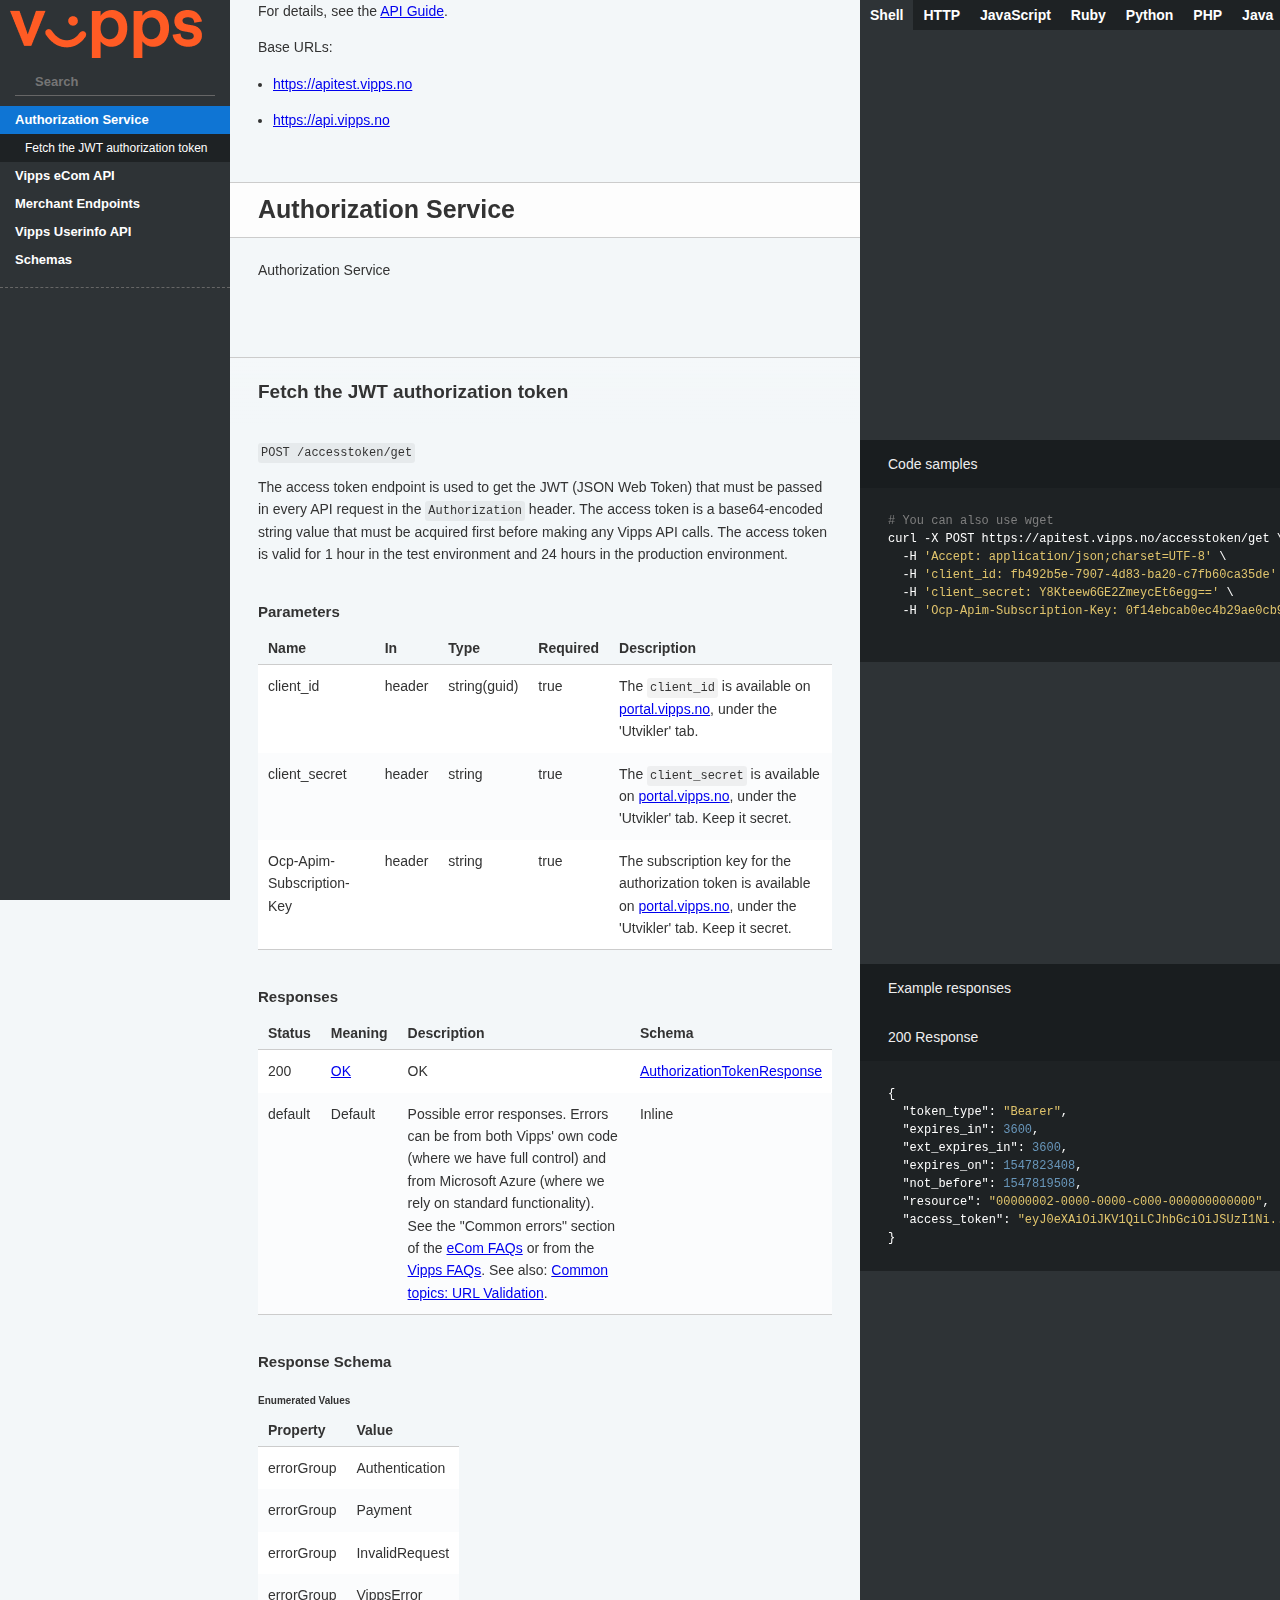
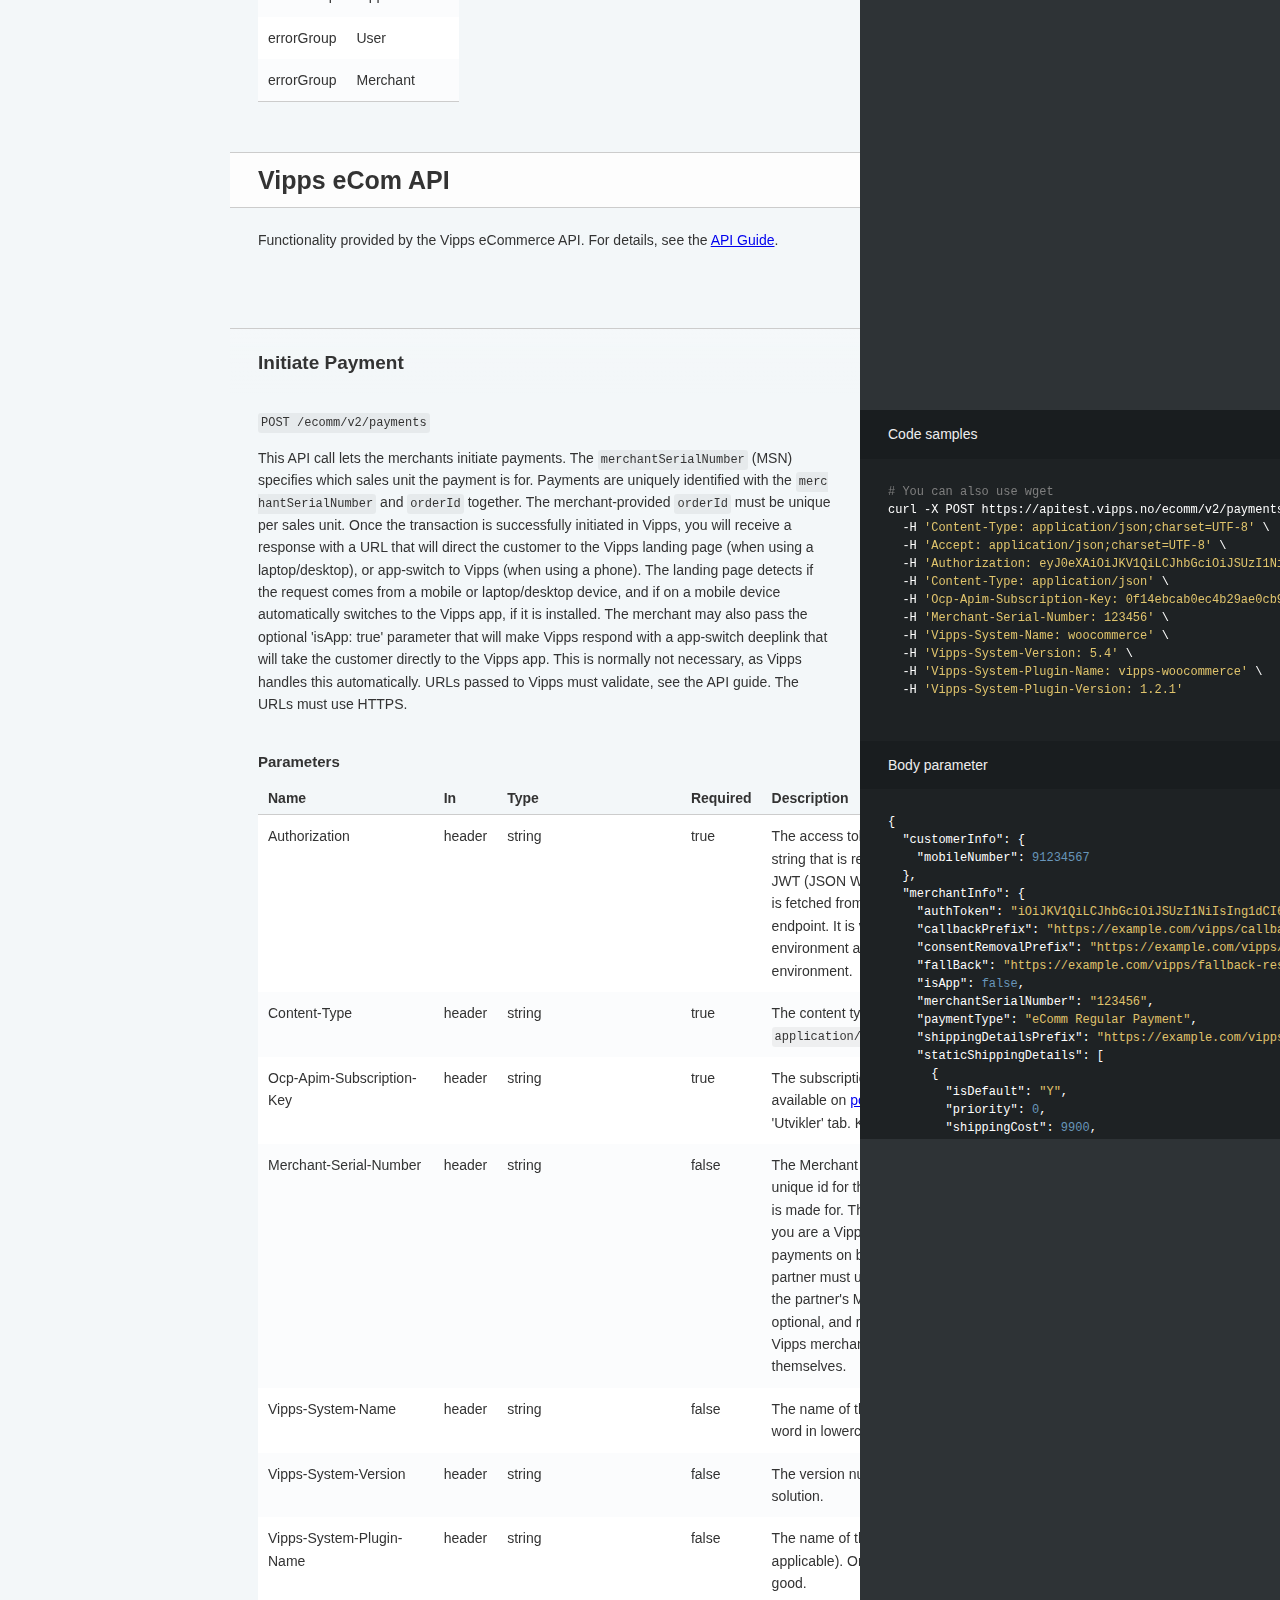
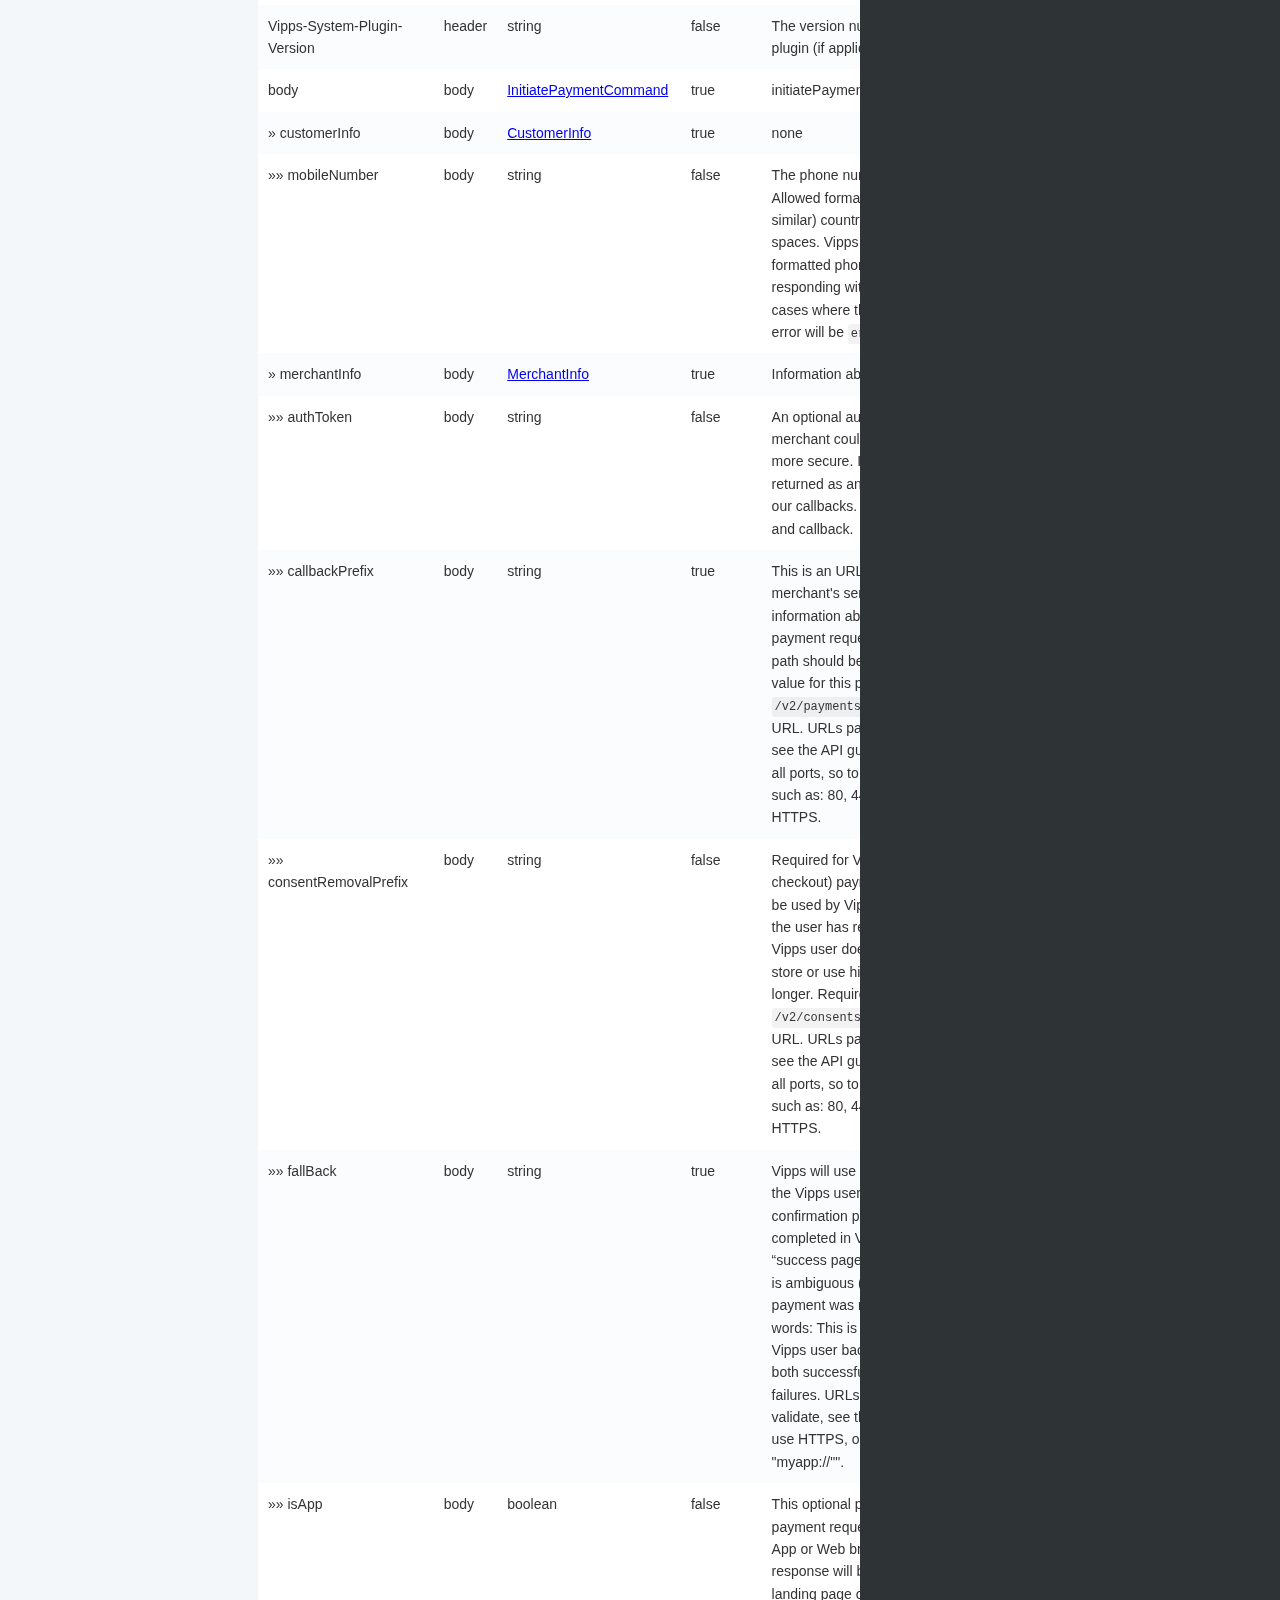
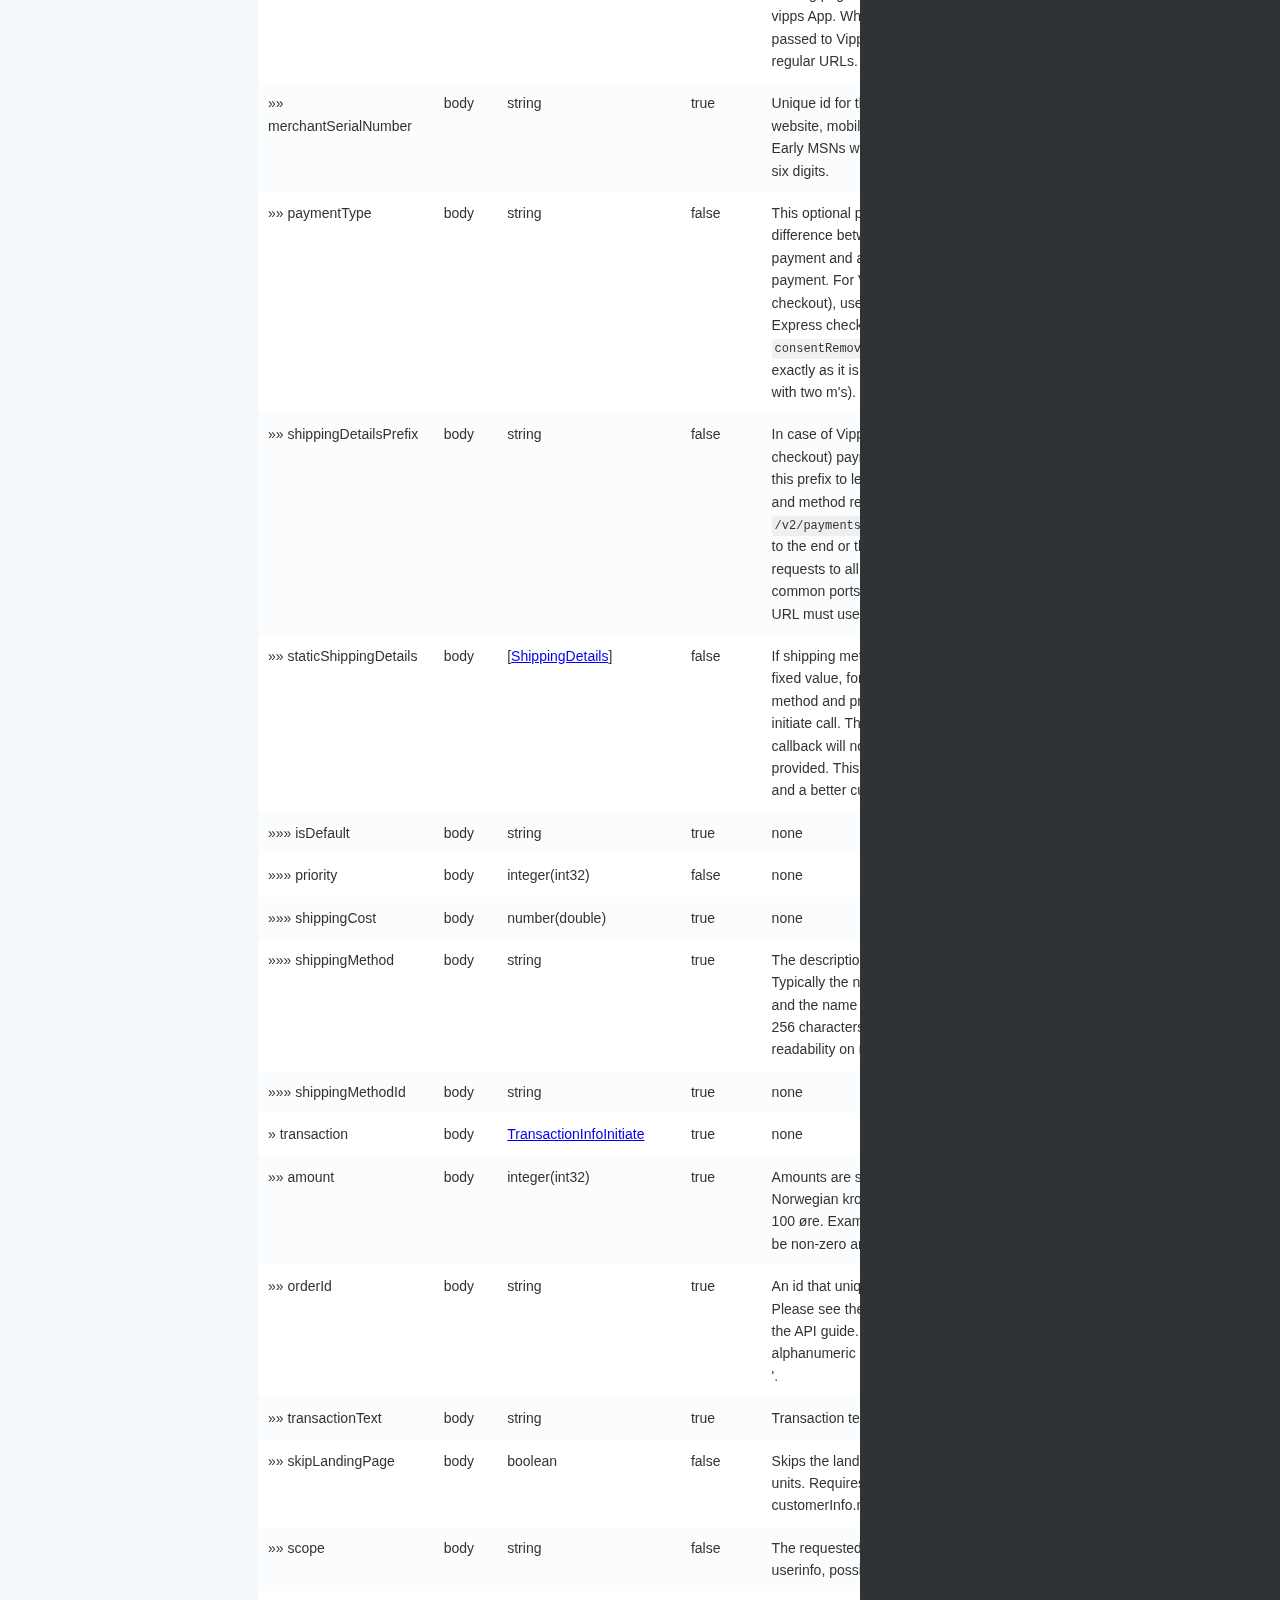
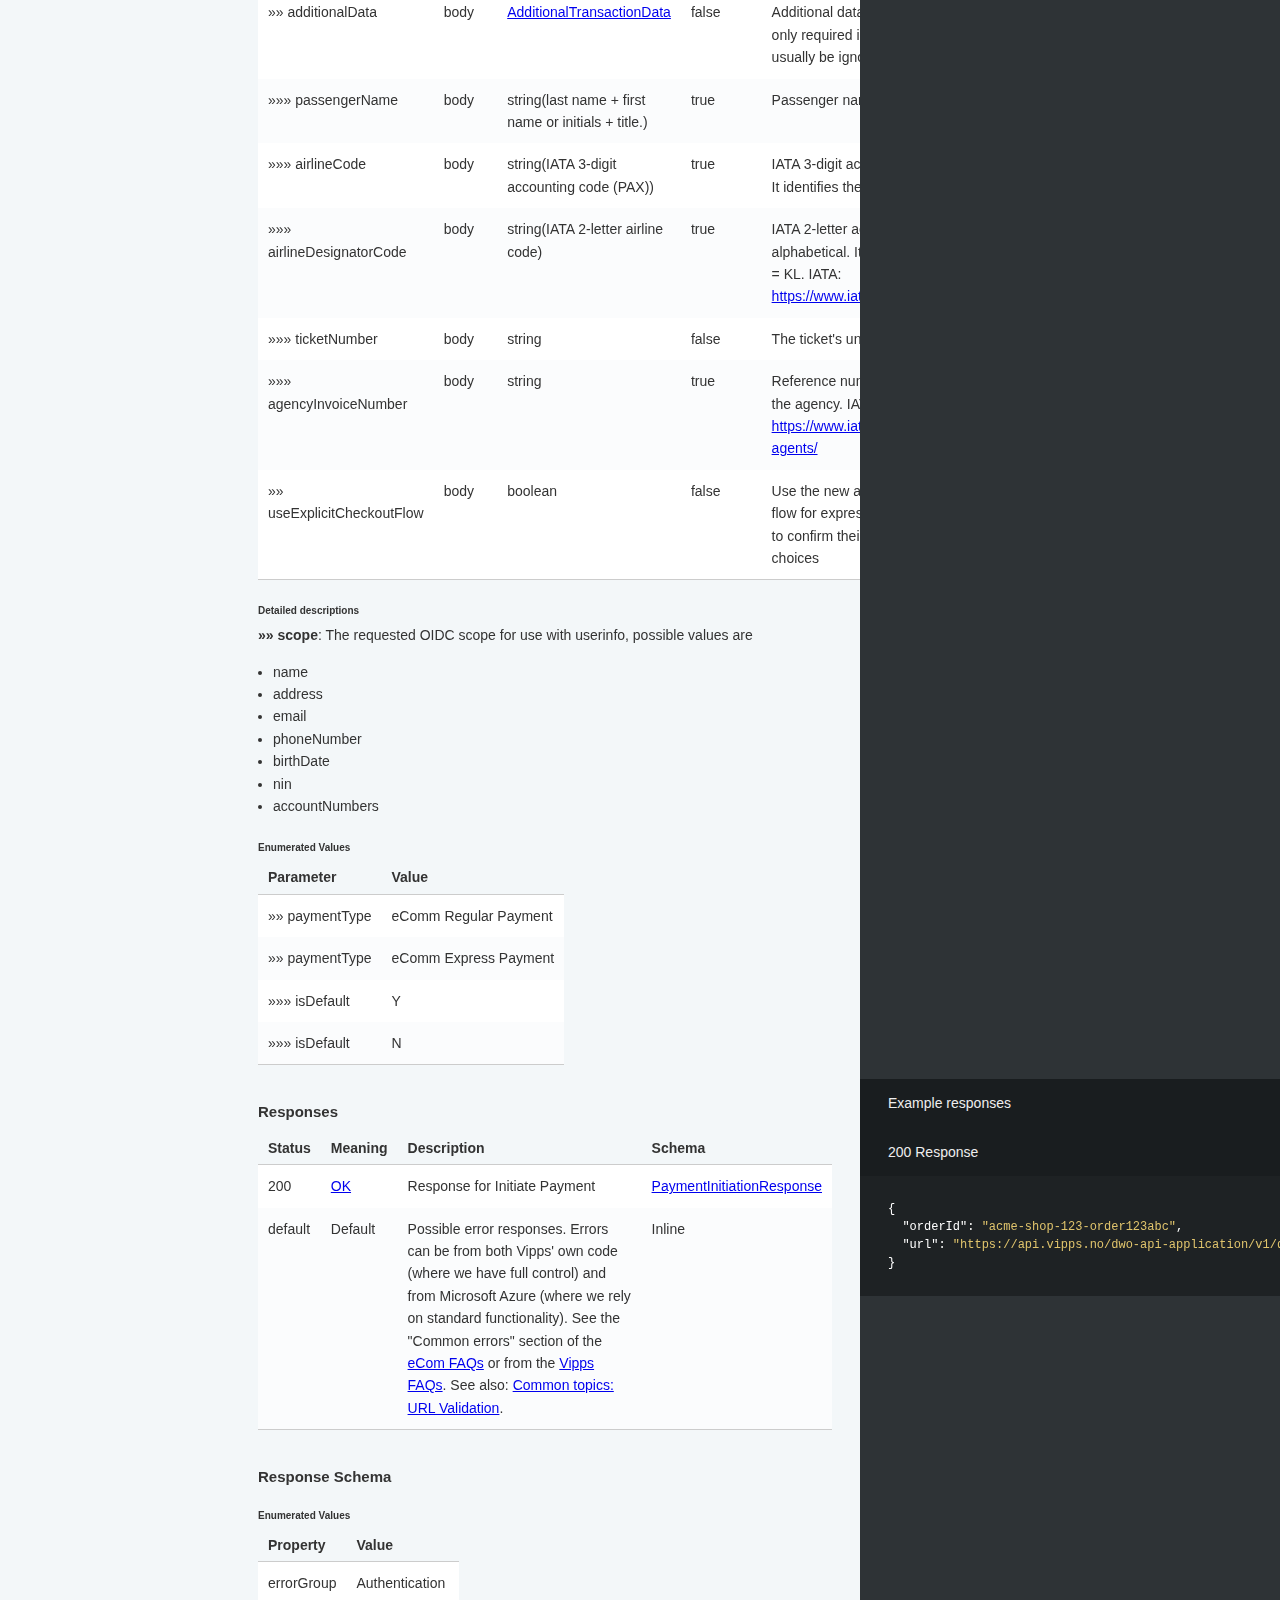
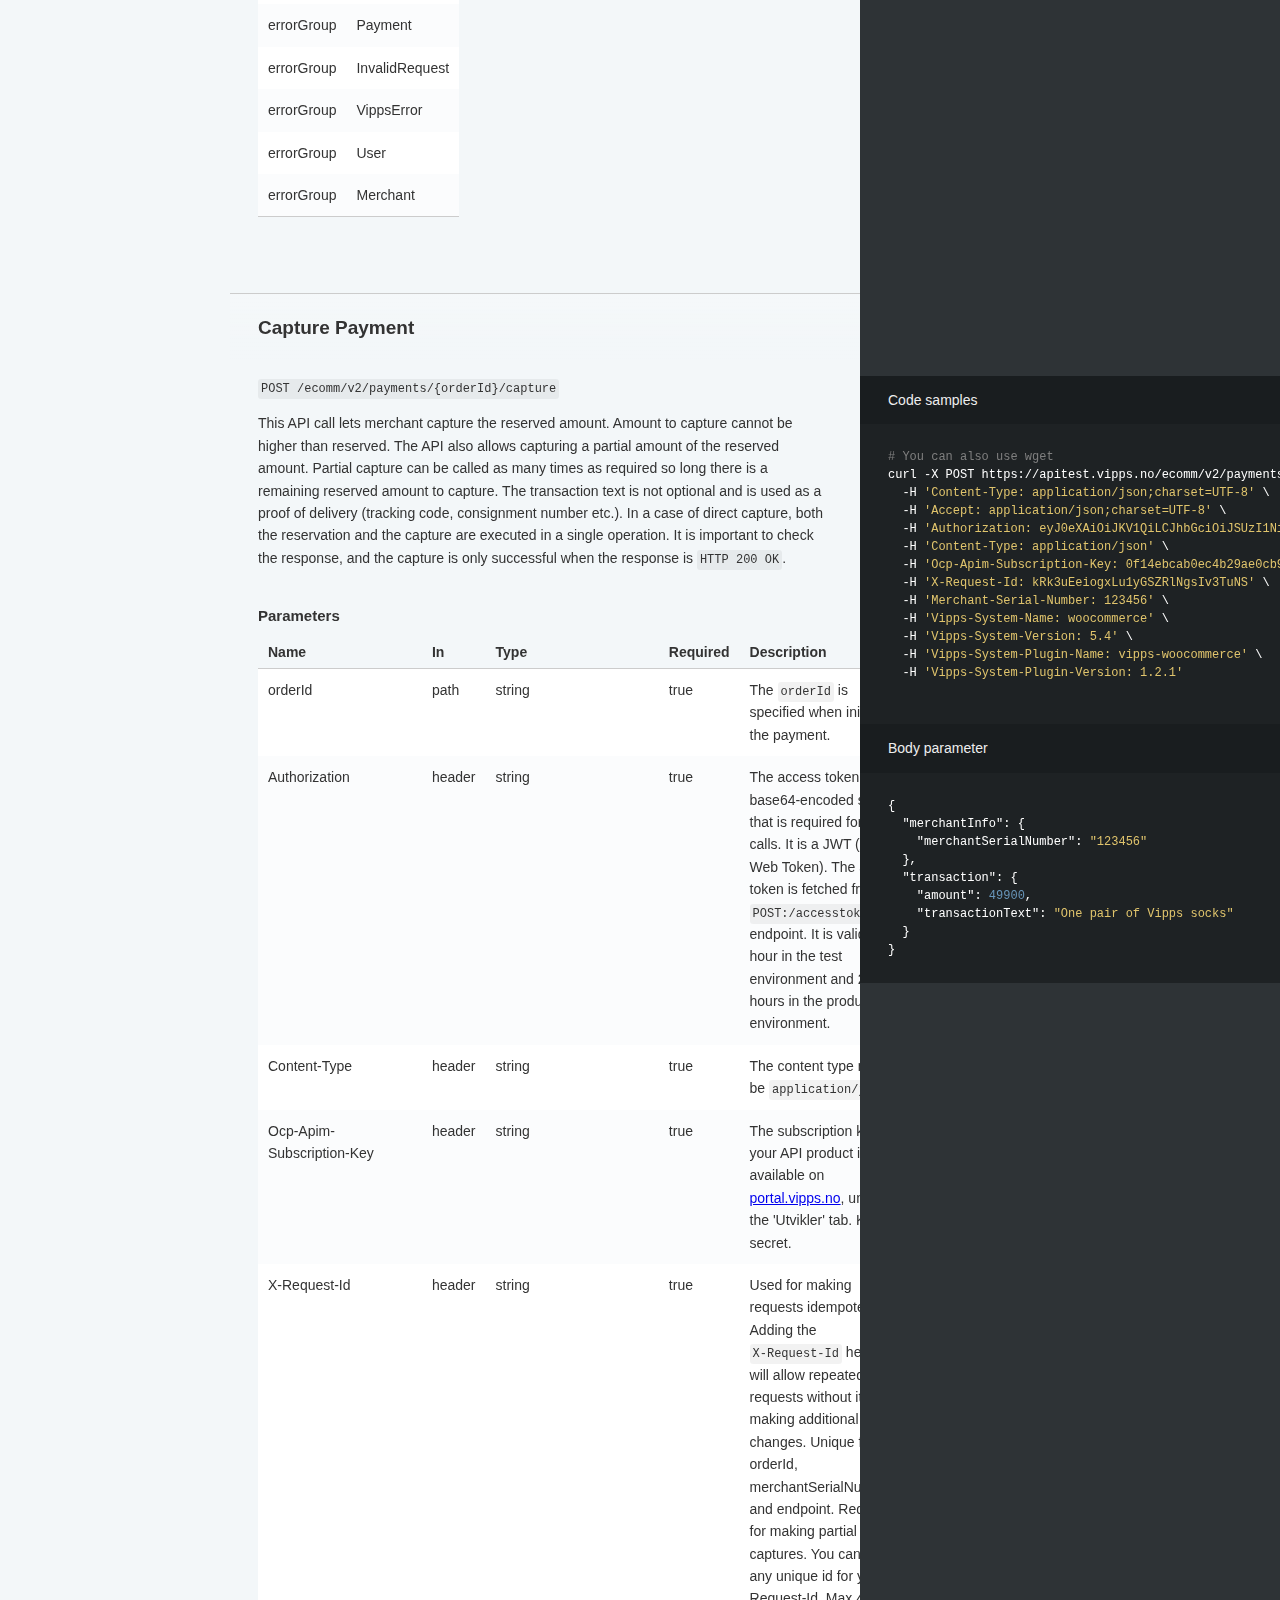
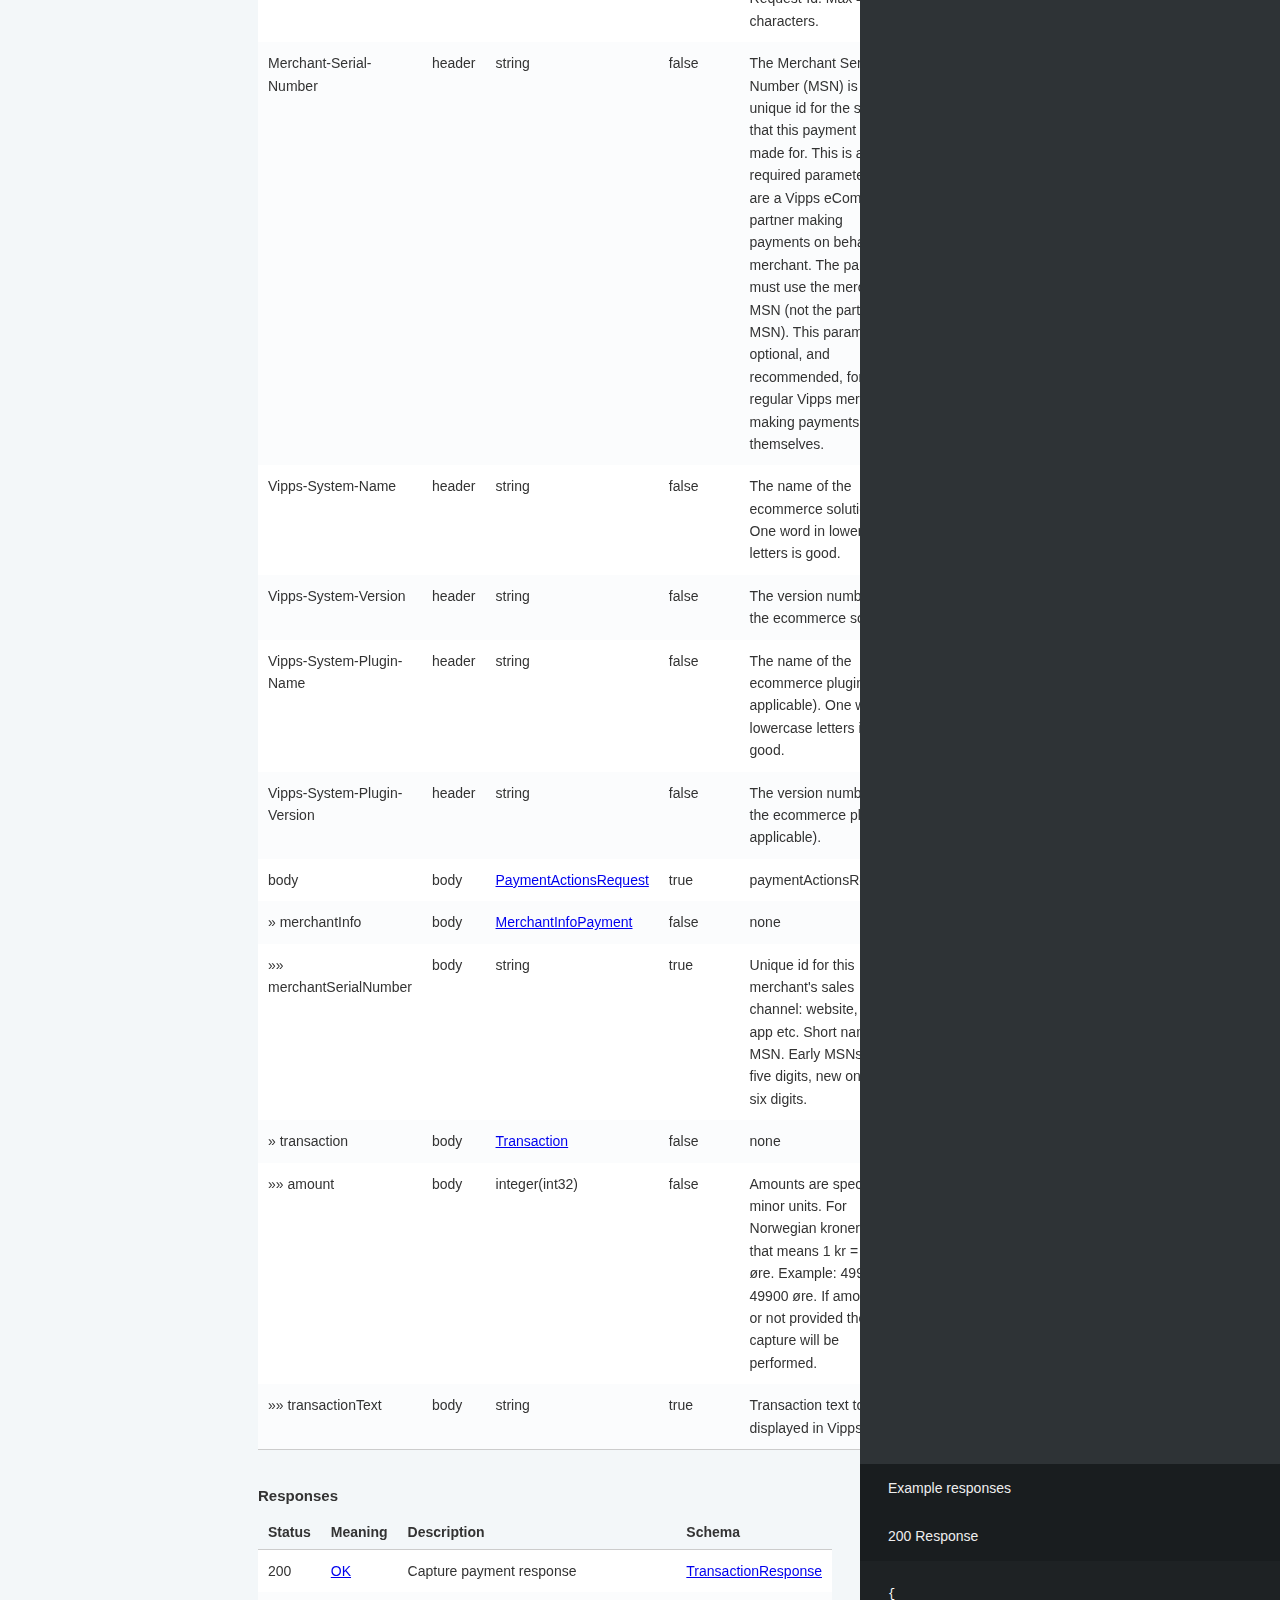
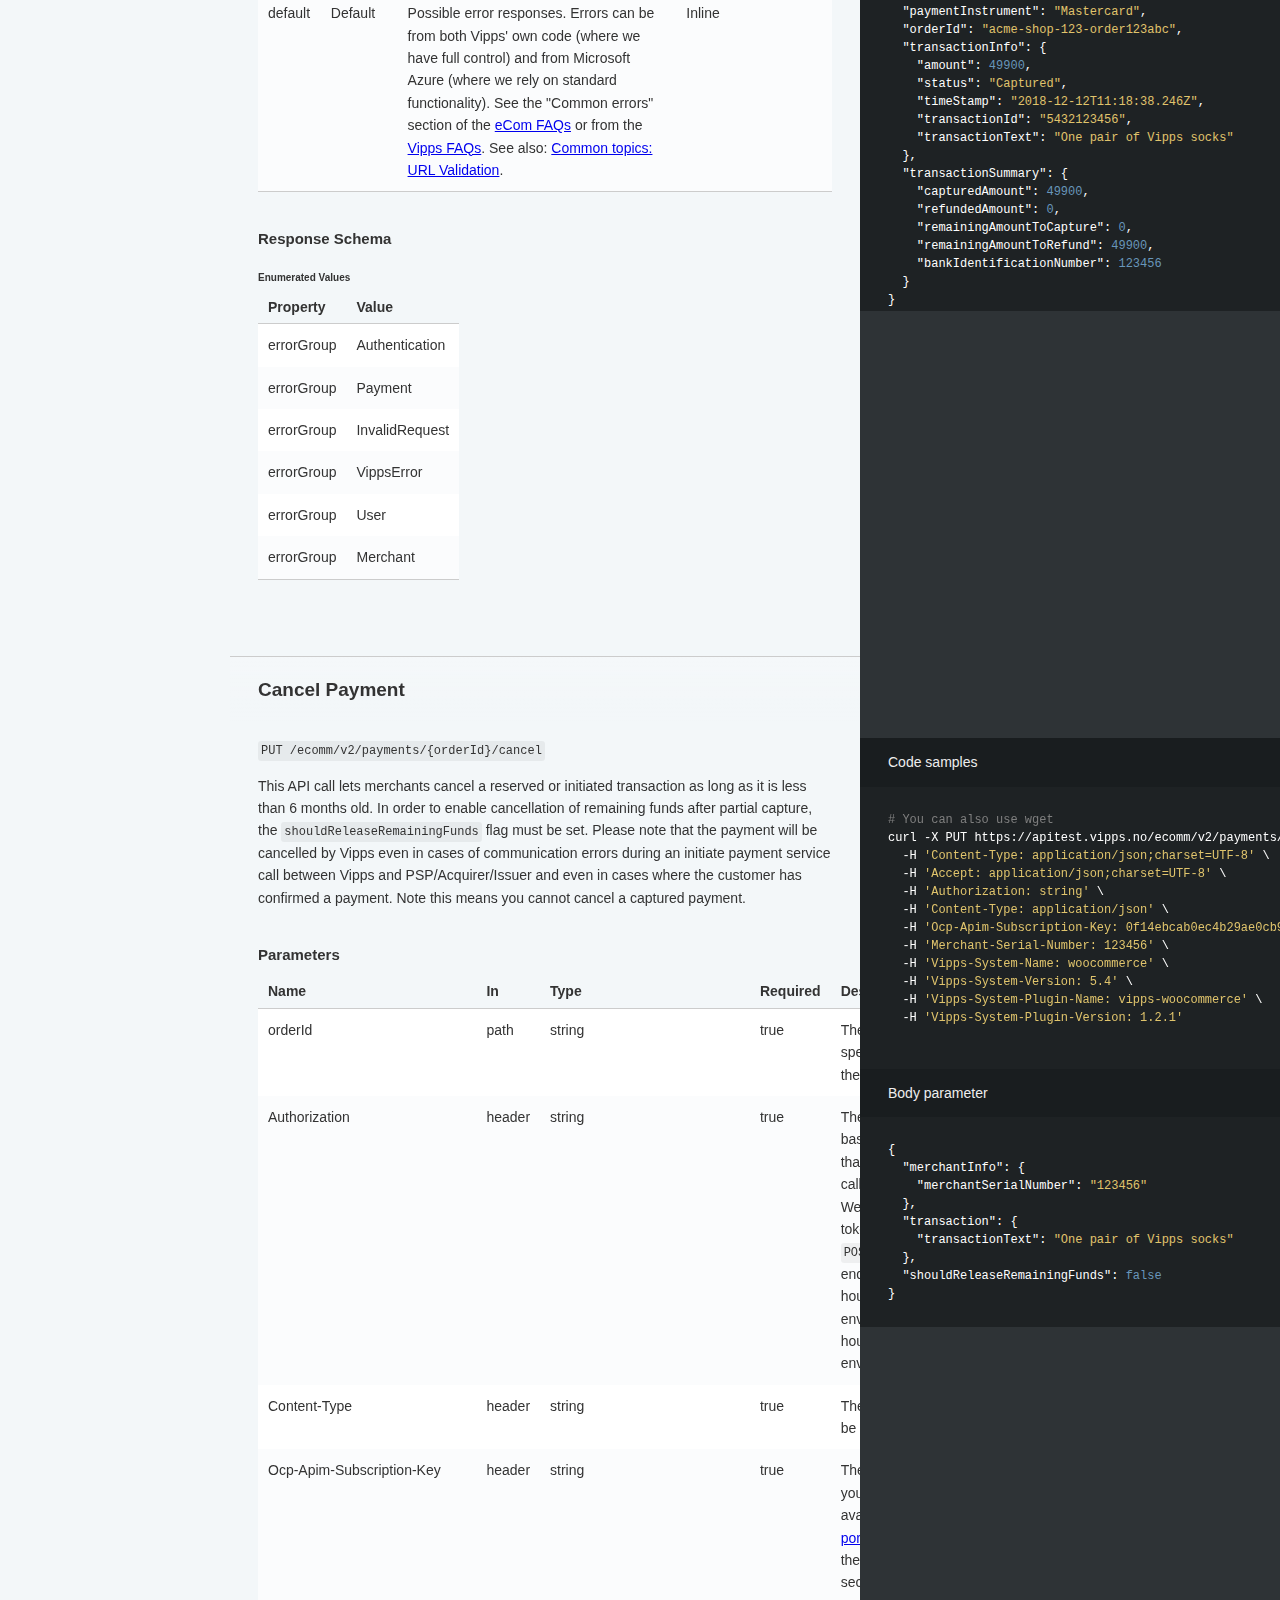
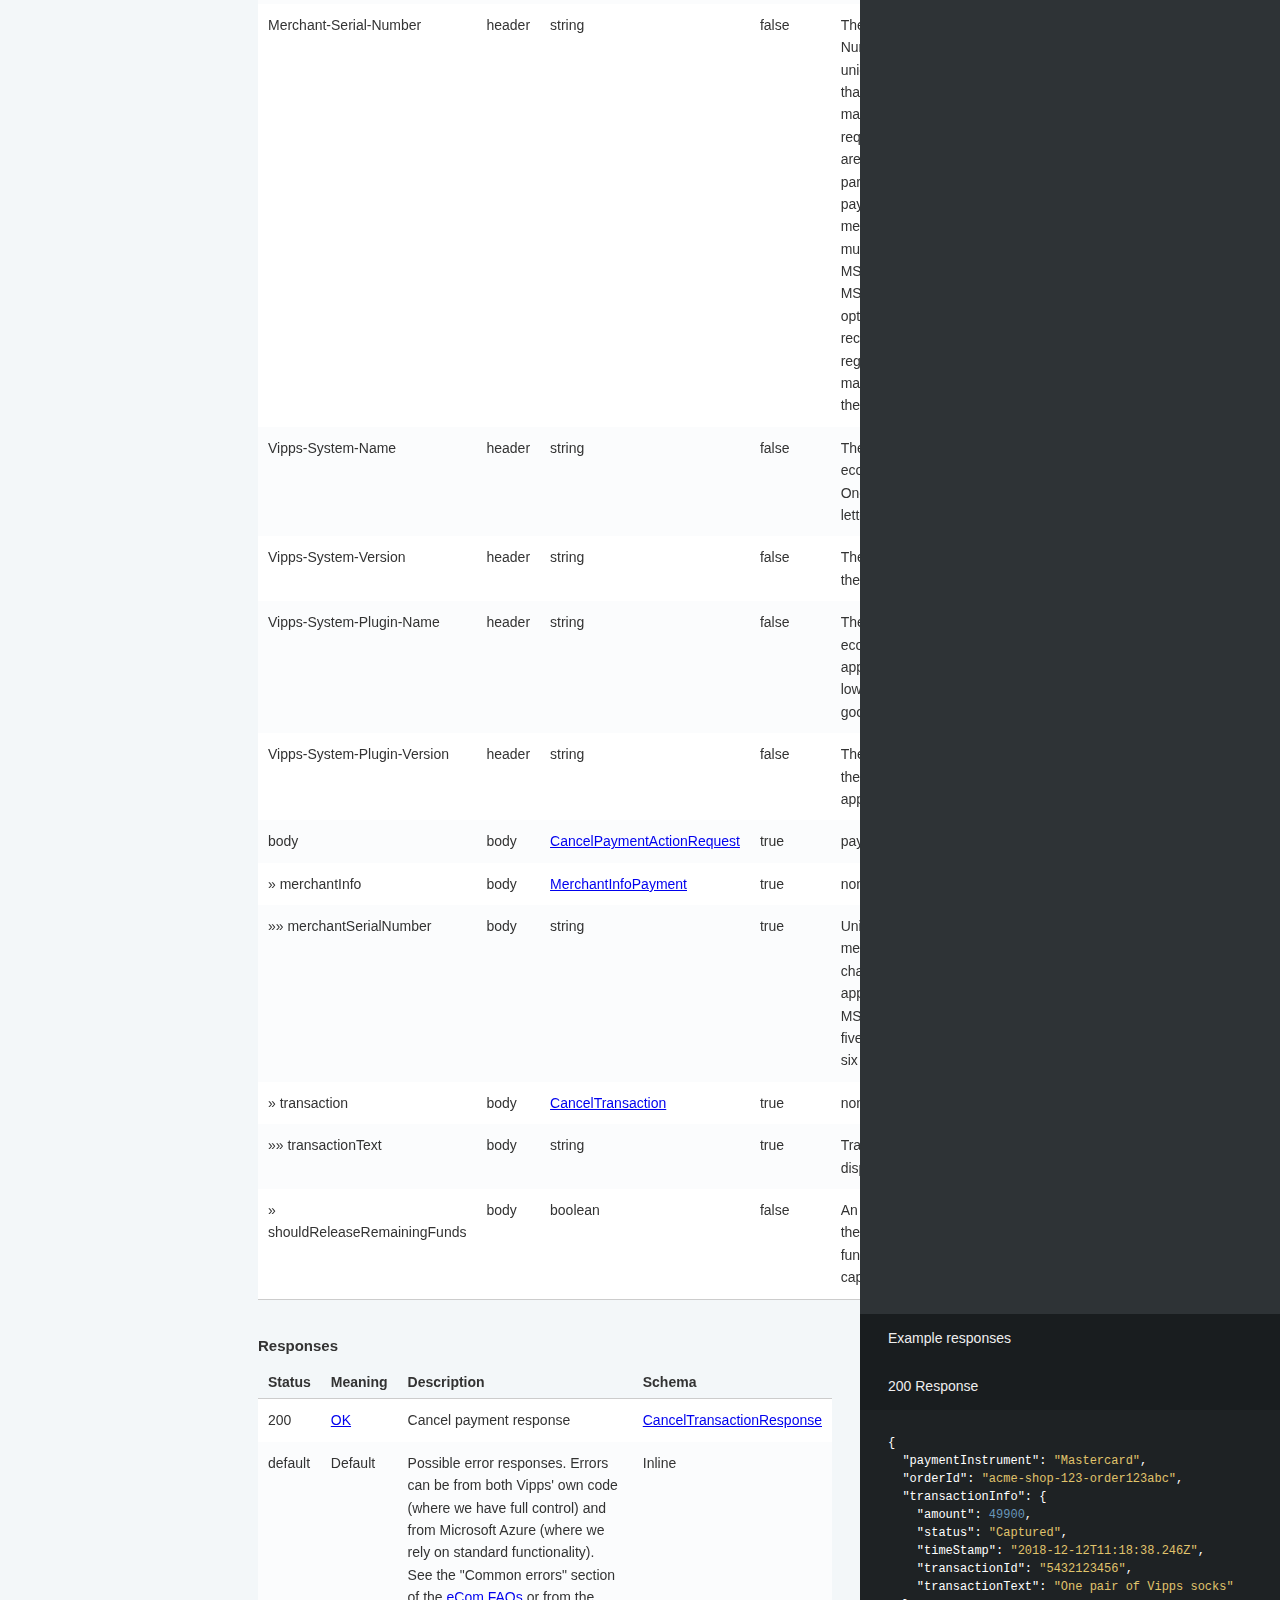
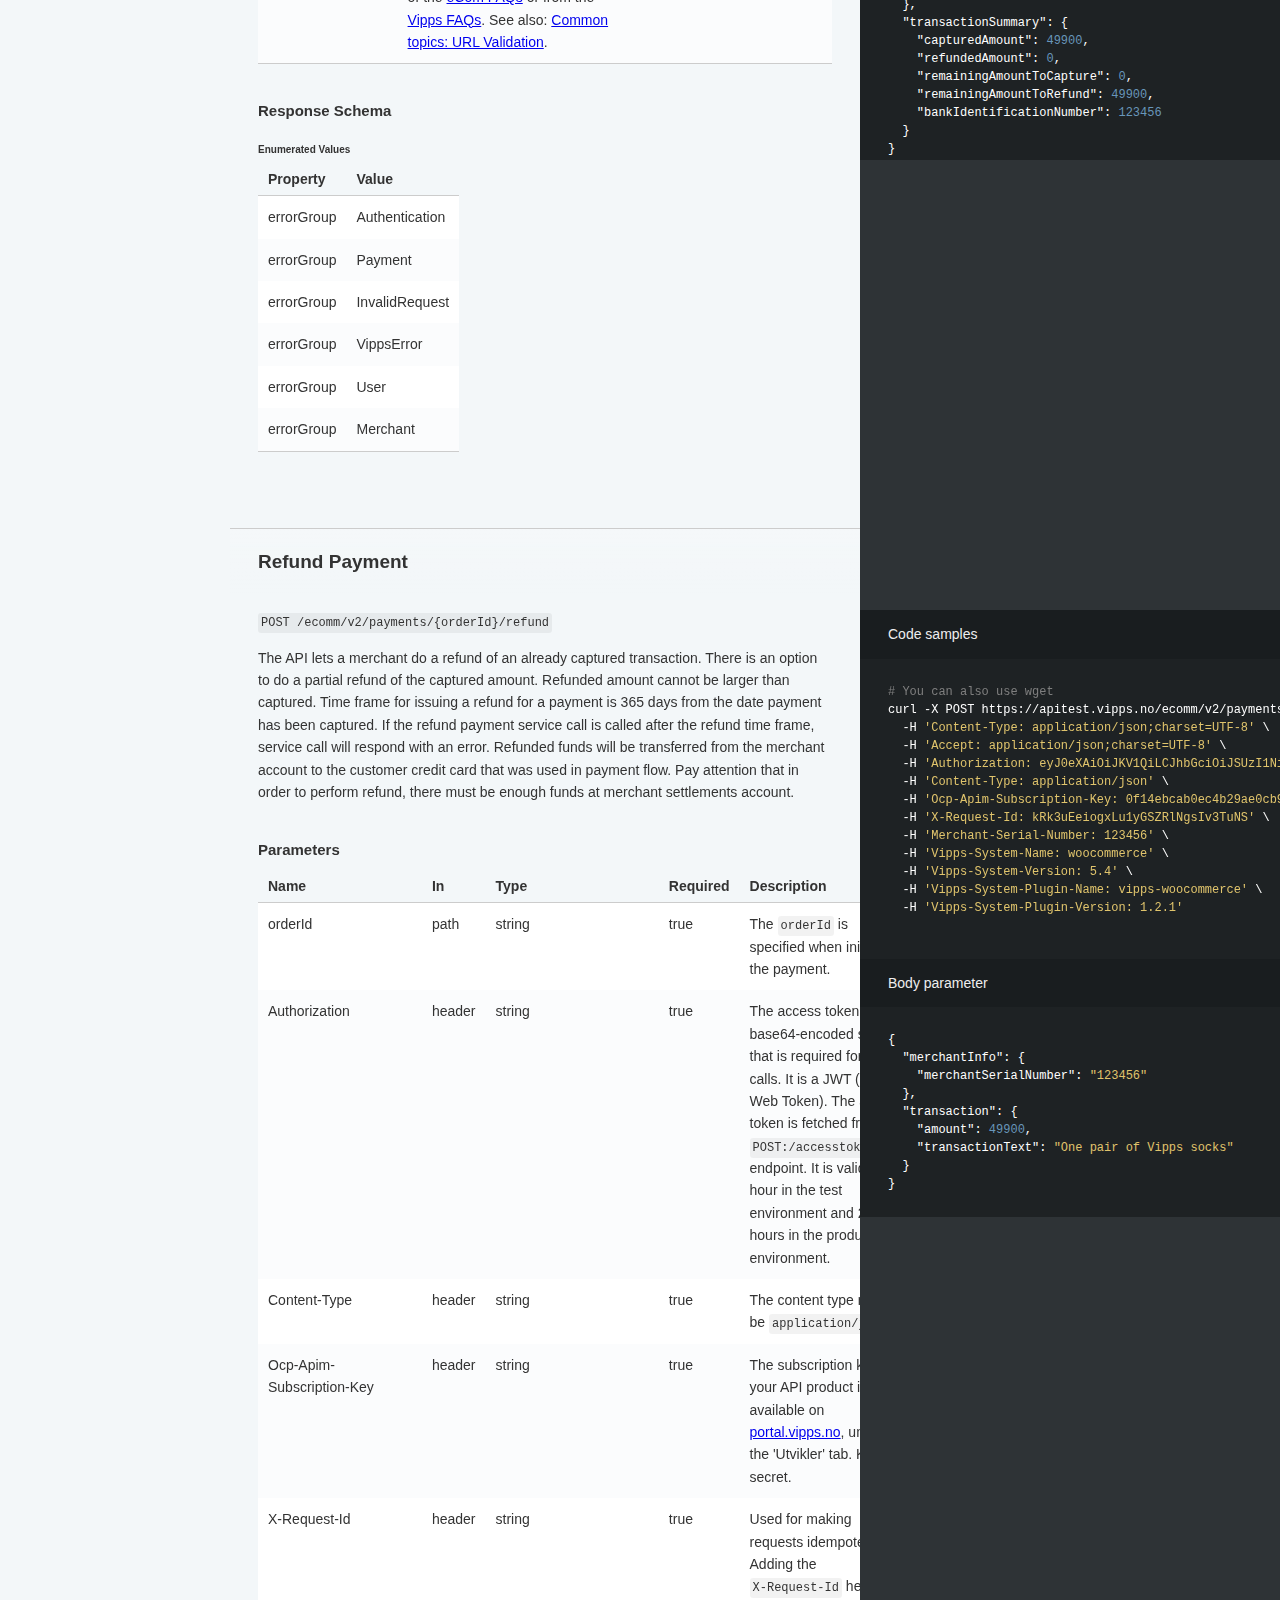
==== commit 457afd01: "shins update" ====
--- a/docs/shins/index.html
+++ b/docs/shins/index.html
@@ -7,41 +7,1510 @@
     <meta charset="utf-8">
     <meta content="IE=edge,chrome=1" http-equiv="X-UA-Compatible">
     <meta name="viewport" content="width=device-width, initial-scale=1, maximum-scale=1">
-    <title>Swagger Petstore v1.0.0</title>
+    <title>Vipps eCommerce API v1.6.37</title>
 
     <style>
     </style>
-    <link rel="stylesheet" media="screen" href="pub/css/screen.css">
-    <link rel="stylesheet" media="print" href="pub/css/print.css">
-    <link rel="stylesheet" media="screen" href="pub/css/darkula.css">
+    <style media="screen">/*! normalize.css v3.0.2 | MIT License | git.io/normalize */
+/**
+ * 1. Set default font family to sans-serif.
+ * 2. Prevent iOS text size adjust after orientation change, without disabling
+ *    user zoom.
+ */
+html {
+  font-family: sans-serif;
+  /* 1 */
+  -ms-text-size-adjust: 100%;
+  /* 2 */
+  -webkit-text-size-adjust: 100%;
+  /* 2 */ }
+
+/**
+ * Remove default margin.
+ */
+body {
+  margin: 0; }
+
+/* HTML5 display definitions
+   ========================================================================== */
+/**
+ * Correct `block` display not defined for any HTML5 element in IE 8/9.
+ * Correct `block` display not defined for `details` or `summary` in IE 10/11
+ * and Firefox.
+ * Correct `block` display not defined for `main` in IE 11.
+ */
+article,
+aside,
+details,
+figcaption,
+figure,
+footer,
+header,
+hgroup,
+main,
+menu,
+nav,
+section,
+summary {
+  display: block; }
+
+/**
+ * 1. Correct `inline-block` display not defined in IE 8/9.
+ * 2. Normalize vertical alignment of `progress` in Chrome, Firefox, and Opera.
+ */
+audio,
+canvas,
+progress,
+video {
+  display: inline-block;
+  /* 1 */
+  vertical-align: baseline;
+  /* 2 */ }
+
+/**
+ * Prevent modern browsers from displaying `audio` without controls.
+ * Remove excess height in iOS 5 devices.
+ */
+audio:not([controls]) {
+  display: none;
+  height: 0; }
+
+/**
+ * Address `[hidden]` styling not present in IE 8/9/10.
+ * Hide the `template` element in IE 8/9/11, Safari, and Firefox < 22.
+ */
+[hidden],
+template {
+  display: none; }
+
+/* Links
+   ========================================================================== */
+/**
+ * Remove the gray background color from active links in IE 10.
+ */
+a {
+  background-color: transparent; }
+
+/**
+ * Improve readability when focused and also mouse hovered in all browsers.
+ */
+a:active,
+a:hover {
+  outline: 0; }
+
+/* Text-level semantics
+   ========================================================================== */
+/**
+ * Address styling not present in IE 8/9/10/11, Safari, and Chrome.
+ */
+abbr[title] {
+  border-bottom: 1px dotted; }
+
+/**
+ * Address style set to `bolder` in Firefox 4+, Safari, and Chrome.
+ */
+b,
+strong {
+  font-weight: bold; }
+
+/**
+ * Address styling not present in Safari and Chrome.
+ */
+dfn {
+  font-style: italic; }
+
+/**
+ * Address variable `h1` font-size and margin within `section` and `article`
+ * contexts in Firefox 4+, Safari, and Chrome.
+ */
+h1 {
+  font-size: 2em;
+  margin: 0.67em 0; }
+
+/**
+ * Address styling not present in IE 8/9.
+ */
+mark {
+  background: #ff0;
+  color: #000; }
+
+/**
+ * Address inconsistent and variable font size in all browsers.
+ */
+small {
+  font-size: 80%; }
+
+/**
+ * Prevent `sub` and `sup` affecting `line-height` in all browsers.
+ */
+sub,
+sup {
+  font-size: 75%;
+  line-height: 0;
+  position: relative;
+  vertical-align: baseline; }
+
+sup {
+  top: -0.5em; }
+
+sub {
+  bottom: -0.25em; }
+
+/* Embedded content
+   ========================================================================== */
+/**
+ * Remove border when inside `a` element in IE 8/9/10.
+ */
+img {
+  border: 0; }
+
+/**
+ * Correct overflow not hidden in IE 9/10/11.
+ */
+svg:not(:root) {
+  overflow: hidden; }
+
+/* Grouping content
+   ========================================================================== */
+/**
+ * Address margin not present in IE 8/9 and Safari.
+ */
+figure {
+  margin: 1em 40px; }
+
+/**
+ * Address differences between Firefox and other browsers.
+ */
+hr {
+  -moz-box-sizing: content-box;
+  box-sizing: content-box;
+  height: 0; }
+
+/**
+ * Contain overflow in all browsers.
+ */
+pre {
+  overflow: auto; }
+
+/**
+ * Address odd `em`-unit font size rendering in all browsers.
+ */
+code,
+kbd,
+pre,
+samp {
+  font-family: monospace, monospace;
+  font-size: 1em; }
+
+/* Forms
+   ========================================================================== */
+/**
+ * Known limitation: by default, Chrome and Safari on OS X allow very limited
+ * styling of `select`, unless a `border` property is set.
+ */
+/**
+ * 1. Correct color not being inherited.
+ *    Known issue: affects color of disabled elements.
+ * 2. Correct font properties not being inherited.
+ * 3. Address margins set differently in Firefox 4+, Safari, and Chrome.
+ */
+button,
+input,
+optgroup,
+select,
+textarea {
+  color: inherit;
+  /* 1 */
+  font: inherit;
+  /* 2 */
+  margin: 0;
+  /* 3 */ }
+
+/**
+ * Address `overflow` set to `hidden` in IE 8/9/10/11.
+ */
+button {
+  overflow: visible; }
+
+/**
+ * Address inconsistent `text-transform` inheritance for `button` and `select`.
+ * All other form control elements do not inherit `text-transform` values.
+ * Correct `button` style inheritance in Firefox, IE 8/9/10/11, and Opera.
+ * Correct `select` style inheritance in Firefox.
+ */
+button,
+select {
+  text-transform: none; }
+
+/**
+ * 1. Avoid the WebKit bug in Android 4.0.* where (2) destroys native `audio`
+ *    and `video` controls.
+ * 2. Correct inability to style clickable `input` types in iOS.
+ * 3. Improve usability and consistency of cursor style between image-type
+ *    `input` and others.
+ */
+button,
+html input[type="button"],
+input[type="reset"],
+input[type="submit"] {
+  -webkit-appearance: button;
+  /* 2 */
+  cursor: pointer;
+  /* 3 */ }
+
+/**
+ * Re-set default cursor for disabled elements.
+ */
+button[disabled],
+html input[disabled] {
+  cursor: default; }
+
+/**
+ * Remove inner padding and border in Firefox 4+.
+ */
+button::-moz-focus-inner,
+input::-moz-focus-inner {
+  border: 0;
+  padding: 0; }
+
+/**
+ * Address Firefox 4+ setting `line-height` on `input` using `!important` in
+ * the UA stylesheet.
+ */
+input {
+  line-height: normal; }
+
+/**
+ * It's recommended that you don't attempt to style these elements.
+ * Firefox's implementation doesn't respect box-sizing, padding, or width.
+ *
+ * 1. Address box sizing set to `content-box` in IE 8/9/10.
+ * 2. Remove excess padding in IE 8/9/10.
+ */
+input[type="checkbox"],
+input[type="radio"] {
+  box-sizing: border-box;
+  /* 1 */
+  padding: 0;
+  /* 2 */ }
+
+/**
+ * Fix the cursor style for Chrome's increment/decrement buttons. For certain
+ * `font-size` values of the `input`, it causes the cursor style of the
+ * decrement button to change from `default` to `text`.
+ */
+input[type="number"]::-webkit-inner-spin-button,
+input[type="number"]::-webkit-outer-spin-button {
+  height: auto; }
+
+/**
+ * 1. Address `appearance` set to `searchfield` in Safari and Chrome.
+ * 2. Address `box-sizing` set to `border-box` in Safari and Chrome
+ *    (include `-moz` to future-proof).
+ */
+input[type="search"] {
+  -webkit-appearance: textfield;
+  /* 1 */
+  -moz-box-sizing: content-box;
+  -webkit-box-sizing: content-box;
+  /* 2 */
+  box-sizing: content-box; }
+
+/**
+ * Remove inner padding and search cancel button in Safari and Chrome on OS X.
+ * Safari (but not Chrome) clips the cancel button when the search input has
+ * padding (and `textfield` appearance).
+ */
+input[type="search"]::-webkit-search-cancel-button,
+input[type="search"]::-webkit-search-decoration {
+  -webkit-appearance: none; }
+
+/**
+ * Define consistent border, margin, and padding.
+ */
+fieldset {
+  border: 1px solid #c0c0c0;
+  margin: 0 2px;
+  padding: 0.35em 0.625em 0.75em; }
+
+/**
+ * 1. Correct `color` not being inherited in IE 8/9/10/11.
+ * 2. Remove padding so people aren't caught out if they zero out fieldsets.
+ */
+legend {
+  border: 0;
+  /* 1 */
+  padding: 0;
+  /* 2 */ }
+
+/**
+ * Remove default vertical scrollbar in IE 8/9/10/11.
+ */
+textarea {
+  overflow: auto; }
+
+/**
+ * Don't inherit the `font-weight` (applied by a rule above).
+ * NOTE: the default cannot safely be changed in Chrome and Safari on OS X.
+ */
+optgroup {
+  font-weight: bold; }
+
+/* Tables
+   ========================================================================== */
+/**
+ * Remove most spacing between table cells.
+ */
+table {
+  border-collapse: collapse;
+  border-spacing: 0; }
+
+td,
+th {
+  padding: 0; }
+
+/*
+Copyright 2008-2013 Concur Technologies, Inc.
+
+Licensed under the Apache License, Version 2.0 (the "License"); you may
+not use this file except in compliance with the License. You may obtain
+a copy of the License at
+
+  http://www.apache.org/licenses/LICENSE-2.0
+
+Unless required by applicable law or agreed to in writing, software
+distributed under the License is distributed on an "AS IS" BASIS, WITHOUT
+WARRANTIES OR CONDITIONS OF ANY KIND, either express or implied. See the
+License for the specific language governing permissions and limitations
+under the License.
+*/
+.content h1, .content h2, .content h3, .content h4, .content h5, .content h6, html, body {
+  font-family: -apple-system, BlinkMacSystemFont, "Segoe UI", Roboto, Helvetica, Arial, sans-serif, "Apple Color Emoji", "Segoe UI Emoji", "Segoe UI Symbol";
+  font-size: 14px; }
+
+.content h1, .content h2, .content h3, .content h4, .content h5, .content h6 {
+  font-weight: bold; }
+
+.content code, .content pre {
+  font-family: Consolas, Menlo, Monaco, "Lucida Console", "Liberation Mono", "DejaVu Sans Mono", "Bitstream Vera Sans Mono", "Courier New", monospace, serif;
+  font-size: 12px;
+  line-height: 1.5; }
+
+.content code {
+  word-break: break-all;
+  hyphens: auto; }
+
+@font-face {
+  font-family: 'slate';
+  src: url('https://raw.githubusercontent.com/Mermade/shins/master/source/fonts/slate.eot?-syv14m');
+  src: url('https://raw.githubusercontent.com/Mermade/shins/master/source/fonts/slate.eot?#iefix-syv14m') format("embedded-opentype"), url('https://raw.githubusercontent.com/Mermade/shins/master/source/fonts/slate.woff2?-syv14m') format("woff2"), url('https://raw.githubusercontent.com/Mermade/shins/master/source/fonts/slate.woff?-syv14m') format("woff"), url('https://raw.githubusercontent.com/Mermade/shins/master/source/fonts/slate.ttf?-syv14m') format("truetype"), url('https://raw.githubusercontent.com/Mermade/shins/master/source/fonts/slate.svg?-syv14m#slate') format("svg");
+  font-weight: normal;
+  font-style: normal; }
+
+.content aside.warning:before, .content aside.notice:before, .content aside.success:before, .toc-wrapper > .search:before {
+  font-family: 'slate';
+  speak: none;
+  font-style: normal;
+  font-weight: normal;
+  font-variant: normal;
+  text-transform: none;
+  line-height: 1; }
+
+.content aside.warning:before {
+  content: "\e600"; }
+
+.content aside.notice:before {
+  content: "\e602"; }
+
+.content aside.success:before {
+  content: "\e606"; }
+
+.toc-wrapper > .search:before {
+  content: "\e607"; }
+
+/*
+Copyright 2008-2013 Concur Technologies, Inc.
+
+Licensed under the Apache License, Version 2.0 (the "License"); you may
+not use this file except in compliance with the License. You may obtain
+a copy of the License at
+
+  http://www.apache.org/licenses/LICENSE-2.0
+
+Unless required by applicable law or agreed to in writing, software
+distributed under the License is distributed on an "AS IS" BASIS, WITHOUT
+WARRANTIES OR CONDITIONS OF ANY KIND, either express or implied. See the
+License for the specific language governing permissions and limitations
+under the License.
+*/
+html, body {
+  color: #333;
+  padding: 0;
+  margin: 0;
+  -webkit-font-smoothing: antialiased;
+  -moz-osx-font-smoothing: grayscale;
+  background-color: #F3F7F9;
+  height: 100%;
+  -webkit-text-size-adjust: none;
+  /* Never autoresize text */ }
+
+#toc > ul > li > a > span {
+  float: right;
+  background-color: #2484FF;
+  border-radius: 40px;
+  width: 20px; }
+
+.toc-wrapper {
+  transition: left 0.3s ease-in-out;
+  overflow-y: auto;
+  overflow-x: hidden;
+  position: fixed;
+  z-index: 30;
+  top: 0;
+  left: 0;
+  bottom: 0;
+  width: 230px;
+  background-color: #2E3336;
+  font-size: 13px;
+  font-weight: bold; }
+  .toc-wrapper .lang-selector {
+    display: none; }
+    .toc-wrapper .lang-selector a {
+      padding-top: 0.5em;
+      padding-bottom: 0.5em; }
+  .toc-wrapper .logo {
+    display: block;
+    max-width: 100%;
+    margin-bottom: 0px; }
+  .toc-wrapper > .search {
+    position: relative; }
+    .toc-wrapper > .search input {
+      background: #2E3336;
+      border-width: 0 0 1px 0;
+      border-color: #666;
+      padding: 6px 0 6px 20px;
+      box-sizing: border-box;
+      margin: 10px 15px;
+      width: 200px;
+      outline: none;
+      color: #fff;
+      border-radius: 0;
+      /* ios has a default border radius */ }
+    .toc-wrapper > .search:before {
+      position: absolute;
+      top: 17px;
+      left: 15px;
+      color: #fff; }
+  .toc-wrapper .search-results {
+    margin-top: 0;
+    box-sizing: border-box;
+    height: 0;
+    overflow-y: auto;
+    overflow-x: hidden;
+    transition-property: height, margin;
+    transition-duration: 180ms;
+    transition-timing-function: ease-in-out;
+    background: #1E2224; }
+    .toc-wrapper .search-results.visible {
+      height: 30%;
+      margin-bottom: 1em; }
+    .toc-wrapper .search-results li {
+      margin: 1em 15px;
+      line-height: 1; }
+    .toc-wrapper .search-results a {
+      color: #fff;
+      text-decoration: none; }
+      .toc-wrapper .search-results a:hover {
+        text-decoration: underline; }
+  .toc-wrapper ul, .toc-wrapper li {
+    list-style: none;
+    margin: 0;
+    padding: 0;
+    line-height: 28px; }
+  .toc-wrapper li {
+    color: #fff;
+    transition-property: background;
+    transition-timing-function: linear;
+    transition-duration: 200ms; }
+  .toc-wrapper .toc-link.active {
+    background-color: #0F75D4;
+    color: #fff; }
+  .toc-wrapper .toc-link.active-parent {
+    background-color: #1E2224;
+    color: #fff; }
+  .toc-wrapper .toc-list-h2 {
+    display: none;
+    background-color: #1E2224;
+    font-weight: 500; }
+  .toc-wrapper .toc-h2 {
+    padding-left: 25px;
+    font-size: 12px; }
+  .toc-wrapper .toc-footer {
+    padding: 1em 0;
+    margin-top: 1em;
+    border-top: 1px dashed #666; }
+    .toc-wrapper .toc-footer li, .toc-wrapper .toc-footer a {
+      color: #fff;
+      text-decoration: none; }
+    .toc-wrapper .toc-footer a:hover {
+      text-decoration: underline; }
+    .toc-wrapper .toc-footer li {
+      font-size: 0.8em;
+      line-height: 1.7;
+      text-decoration: none; }
+
+.toc-link, .toc-footer li {
+  padding: 0 15px 0 15px;
+  display: block;
+  overflow-x: hidden;
+  white-space: nowrap;
+  text-overflow: ellipsis;
+  text-decoration: none;
+  color: #fff;
+  transition-property: background;
+  transition-timing-function: linear;
+  transition-duration: 130ms; }
+
+#nav-button {
+  padding: 0 1.5em 5em 0;
+  display: none;
+  position: fixed;
+  top: 0;
+  left: 0;
+  z-index: 100;
+  color: #000;
+  text-decoration: none;
+  font-weight: bold;
+  opacity: 0.7;
+  line-height: 16px;
+  transition: left 0.3s ease-in-out; }
+  #nav-button span {
+    display: block;
+    padding: 6px 6px 6px;
+    background-color: rgba(243, 247, 249, 0.7);
+    transform-origin: 0 0;
+    transform: rotate(-90deg) translate(-100%, 0);
+    border-radius: 0 0 0 5px; }
+  #nav-button img {
+    height: 16px;
+    vertical-align: bottom; }
+  #nav-button:hover {
+    opacity: 1; }
+  #nav-button.open {
+    left: 230px; }
+
+.page-wrapper {
+  margin-left: 230px;
+  position: relative;
+  z-index: 10;
+  background-color: #F3F7F9;
+  min-height: 100%;
+  padding-bottom: 1px; }
+  .page-wrapper .dark-box {
+    width: 40%;
+    background-color: #2E3336;
+    position: absolute;
+    right: 0;
+    top: 0;
+    bottom: 0; }
+  .page-wrapper .lang-selector {
+    position: fixed;
+    z-index: 50;
+    border-bottom: 5px solid #2E3336; }
+
+.lang-selector {
+  background-color: #1E2224;
+  width: 100%;
+  font-weight: bold; }
+  .lang-selector a {
+    display: block;
+    float: left;
+    color: #fff;
+    text-decoration: none;
+    padding: 0 10px;
+    line-height: 30px;
+    outline: 0; }
+    .lang-selector a:active, .lang-selector a:focus {
+      background-color: #111;
+      color: #fff; }
+    .lang-selector a.active {
+      background-color: #2E3336;
+      color: #fff; }
+  .lang-selector:after {
+    content: '';
+    clear: both;
+    display: block; }
+
+.content {
+  -webkit-transform: translateZ(0);
+  position: relative;
+  z-index: 30; }
+  .content:after {
+    content: '';
+    display: block;
+    clear: both; }
+  .content > h1, .content > h2, .content > h3, .content > h4, .content > h5, .content > h6, .content > p, .content > table, .content > ul, .content > ol, .content > aside, .content > dl {
+    margin-right: 40%;
+    padding: 0 28px;
+    box-sizing: border-box;
+    display: block; }
+  .content > ul, .content > ol {
+    padding-left: 43px; }
+  .content > h1, .content > h2, .content > div {
+    clear: both; }
+  .content h1 {
+    font-size: 25px;
+    padding-top: 0.5em;
+    padding-bottom: 0.5em;
+    margin-bottom: 21px;
+    margin-top: 2em;
+    border-top: 1px solid #ccc;
+    border-bottom: 1px solid #ccc;
+    background-color: #fdfdfd; }
+  .content h1:first-child, .content div:first-child + h1 {
+    border-top-width: 0;
+    margin-top: 0; }
+  .content h2 {
+    font-size: 19px;
+    margin-top: 4em;
+    margin-bottom: 0;
+    border-top: 1px solid #ccc;
+    padding-top: 1.2em;
+    padding-bottom: 1.2em;
+    background-image: linear-gradient(to bottom, rgba(255, 255, 255, 0.2), rgba(255, 255, 255, 0)); }
+  .content h1 + h2, .content h1 + div + h2 {
+    margin-top: -21px;
+    border-top: none; }
+  .content h3, .content h4, .content h5, .content h6 {
+    font-size: 15px;
+    margin-top: 2.5em;
+    margin-bottom: 0.8em; }
+  .content h4, .content h5, .content h6 {
+    font-size: 10px; }
+  .content hr {
+    margin: 2em 0;
+    border-top: 2px solid #2E3336;
+    border-bottom: 2px solid #F3F7F9; }
+  .content table {
+    margin-bottom: 1em;
+    overflow: auto; }
+    .content table th, .content table td {
+      text-align: left;
+      vertical-align: top;
+      line-height: 1.6; }
+      .content table th code, .content table td code {
+        white-space: nowrap; }
+    .content table th {
+      padding: 5px 10px;
+      border-bottom: 1px solid #ccc;
+      vertical-align: bottom; }
+    .content table td {
+      padding: 10px; }
+    .content table tr:last-child {
+      border-bottom: 1px solid #ccc; }
+    .content table tr:nth-child(odd) > td {
+      background-color: white; }
+    .content table tr:nth-child(even) > td {
+      background-color: #fbfcfd; }
+  .content dt {
+    font-weight: bold; }
+  .content dd {
+    margin-left: 15px; }
+  .content p, .content li, .content dt, .content dd {
+    line-height: 1.6;
+    margin-top: 0; }
+  .content img {
+    max-width: 100%; }
+  .content code {
+    background-color: rgba(0, 0, 0, 0.05);
+    padding: 3px;
+    border-radius: 3px; }
+  .content pre > code {
+    background-color: transparent;
+    padding: 0; }
+  .content aside {
+    padding-top: 1em;
+    padding-bottom: 1em;
+    margin-top: 1.5em;
+    margin-bottom: 1.5em;
+    background: #8fbcd4;
+    line-height: 1.6; }
+    .content aside.warning {
+      background-color: #c97a7e; }
+    .content aside.success {
+      background-color: #6ac174; }
+  .content aside:before {
+    vertical-align: middle;
+    padding-right: 0.5em;
+    font-size: 14px; }
+  .content .search-highlight {
+    padding: 2px;
+    margin: -3px;
+    border-radius: 4px;
+    border: 1px solid #F7E633;
+    background: linear-gradient(to top left, #F7E633 0%, #F1D32F 100%); }
+
+.content pre, .content blockquote {
+  background-color: #1E2224;
+  color: #fff;
+  margin: 0;
+  width: 40%;
+  float: right;
+  clear: right;
+  box-sizing: border-box; }
+  .content pre > p, .content blockquote > p {
+    margin: 0; }
+  .content pre a, .content blockquote a {
+    color: #fff;
+    text-decoration: none;
+    border-bottom: dashed 1px #ccc; }
+
+.content pre {
+  padding-top: 2em;
+  padding-bottom: 2em;
+  padding: 2em 28px; }
+
+.content blockquote > p {
+  background-color: #191D1F;
+  padding: 13px 2em;
+  color: #eee; }
+
+@media (max-width: 930px) {
+  .toc-wrapper {
+    left: -230px; }
+    .toc-wrapper.open {
+      left: 0; }
+  .page-wrapper {
+    margin-left: 0; }
+  #nav-button {
+    display: block; }
+  .toc-link {
+    padding-top: 0.3em;
+    padding-bottom: 0.3em; } }
+
+@media (max-width: 700px) {
+  .dark-box {
+    display: none; }
+  .content > h1, .content > h2, .content > h3, .content > h4, .content > h5, .content > h6, .content > p, .content > table, .content > ul, .content > ol, .content > aside, .content > dl {
+    margin-right: 0; }
+  .toc-wrapper .lang-selector {
+    display: block; }
+  .page-wrapper .lang-selector {
+    display: none; }
+  .content pre, .content blockquote {
+    width: auto;
+    float: none; }
+  .content > pre + h1, .content > blockquote + h1, .content > pre + h2, .content > blockquote + h2, .content > pre + h3, .content > blockquote + h3, .content > pre + h4, .content > blockquote + h4, .content > pre + h5, .content > blockquote + h5, .content > pre + h6, .content > blockquote + h6, .content > pre + p, .content > blockquote + p, .content > pre + table, .content > blockquote + table, .content > pre + ul, .content > blockquote + ul, .content > pre + ol, .content > blockquote + ol, .content > pre + aside, .content > blockquote + aside, .content > pre + dl, .content > blockquote + dl {
+    margin-top: 28px; } }
+
+.highlight .c, .highlight .cm, .highlight .c1, .highlight .cs {
+  color: #909090; }
+
+.highlight, .highlight .w {
+  background-color: #1E2224; }
+
+/* place your custom CSS overrides here */
+
+div .highlight {
+	max-width: 95%;
+	max-height: 350px;
+	overflow-y: auto;
+	overflow-x: hidden;
+}
+.toc-list-h3 {
+    display: none;
+    background-color: #1E2224;
+}
+.toc-h3 {
+    padding-left: 35px;
+    font-size: 11px;
+}
+.toc-list-h4 {
+    display: none;
+    background-color: #1E2224;
+}
+.toc-h4 {
+    padding-left: 45px;
+    font-size: 10px;
+}
+.toc-list-h5 {
+    display: none;
+    background-color: #1E2224;
+}
+.toc-h5 {
+    padding-left: 55px;
+    font-size: 9px;
+}
+.toc-list-h6 {
+    display: none;
+    background-color: #1E2224;
+}
+.toc-h6 {
+    padding-left: 65px;
+    font-size: 8px;
+}
+.well {
+    background: rgba(0, 0, 0, 0.01);
+}
+</style>
+    <style media="print">/*! normalize.css v3.0.2 | MIT License | git.io/normalize */
+/**
+ * 1. Set default font family to sans-serif.
+ * 2. Prevent iOS text size adjust after orientation change, without disabling
+ *    user zoom.
+ */
+html {
+  font-family: sans-serif;
+  /* 1 */
+  -ms-text-size-adjust: 100%;
+  /* 2 */
+  -webkit-text-size-adjust: 100%;
+  /* 2 */ }
+
+/**
+ * Remove default margin.
+ */
+body {
+  margin: 0; }
+
+/* HTML5 display definitions
+   ========================================================================== */
+/**
+ * Correct `block` display not defined for any HTML5 element in IE 8/9.
+ * Correct `block` display not defined for `details` or `summary` in IE 10/11
+ * and Firefox.
+ * Correct `block` display not defined for `main` in IE 11.
+ */
+article,
+aside,
+details,
+figcaption,
+figure,
+footer,
+header,
+hgroup,
+main,
+menu,
+nav,
+section,
+summary {
+  display: block; }
+
+/**
+ * 1. Correct `inline-block` display not defined in IE 8/9.
+ * 2. Normalize vertical alignment of `progress` in Chrome, Firefox, and Opera.
+ */
+audio,
+canvas,
+progress,
+video {
+  display: inline-block;
+  /* 1 */
+  vertical-align: baseline;
+  /* 2 */ }
+
+/**
+ * Prevent modern browsers from displaying `audio` without controls.
+ * Remove excess height in iOS 5 devices.
+ */
+audio:not([controls]) {
+  display: none;
+  height: 0; }
+
+/**
+ * Address `[hidden]` styling not present in IE 8/9/10.
+ * Hide the `template` element in IE 8/9/11, Safari, and Firefox < 22.
+ */
+[hidden],
+template {
+  display: none; }
+
+/* Links
+   ========================================================================== */
+/**
+ * Remove the gray background color from active links in IE 10.
+ */
+a {
+  background-color: transparent; }
+
+/**
+ * Improve readability when focused and also mouse hovered in all browsers.
+ */
+a:active,
+a:hover {
+  outline: 0; }
+
+/* Text-level semantics
+   ========================================================================== */
+/**
+ * Address styling not present in IE 8/9/10/11, Safari, and Chrome.
+ */
+abbr[title] {
+  border-bottom: 1px dotted; }
+
+/**
+ * Address style set to `bolder` in Firefox 4+, Safari, and Chrome.
+ */
+b,
+strong {
+  font-weight: bold; }
+
+/**
+ * Address styling not present in Safari and Chrome.
+ */
+dfn {
+  font-style: italic; }
+
+/**
+ * Address variable `h1` font-size and margin within `section` and `article`
+ * contexts in Firefox 4+, Safari, and Chrome.
+ */
+h1 {
+  font-size: 2em;
+  margin: 0.67em 0; }
+
+/**
+ * Address styling not present in IE 8/9.
+ */
+mark {
+  background: #ff0;
+  color: #000; }
+
+/**
+ * Address inconsistent and variable font size in all browsers.
+ */
+small {
+  font-size: 80%; }
+
+/**
+ * Prevent `sub` and `sup` affecting `line-height` in all browsers.
+ */
+sub,
+sup {
+  font-size: 75%;
+  line-height: 0;
+  position: relative;
+  vertical-align: baseline; }
+
+sup {
+  top: -0.5em; }
+
+sub {
+  bottom: -0.25em; }
+
+/* Embedded content
+   ========================================================================== */
+/**
+ * Remove border when inside `a` element in IE 8/9/10.
+ */
+img {
+  border: 0; }
+
+/**
+ * Correct overflow not hidden in IE 9/10/11.
+ */
+svg:not(:root) {
+  overflow: hidden; }
+
+/* Grouping content
+   ========================================================================== */
+/**
+ * Address margin not present in IE 8/9 and Safari.
+ */
+figure {
+  margin: 1em 40px; }
+
+/**
+ * Address differences between Firefox and other browsers.
+ */
+hr {
+  -moz-box-sizing: content-box;
+  box-sizing: content-box;
+  height: 0; }
+
+/**
+ * Contain overflow in all browsers.
+ */
+pre {
+  overflow: auto; }
+
+/**
+ * Address odd `em`-unit font size rendering in all browsers.
+ */
+code,
+kbd,
+pre,
+samp {
+  font-family: monospace, monospace;
+  font-size: 1em; }
+
+/* Forms
+   ========================================================================== */
+/**
+ * Known limitation: by default, Chrome and Safari on OS X allow very limited
+ * styling of `select`, unless a `border` property is set.
+ */
+/**
+ * 1. Correct color not being inherited.
+ *    Known issue: affects color of disabled elements.
+ * 2. Correct font properties not being inherited.
+ * 3. Address margins set differently in Firefox 4+, Safari, and Chrome.
+ */
+button,
+input,
+optgroup,
+select,
+textarea {
+  color: inherit;
+  /* 1 */
+  font: inherit;
+  /* 2 */
+  margin: 0;
+  /* 3 */ }
+
+/**
+ * Address `overflow` set to `hidden` in IE 8/9/10/11.
+ */
+button {
+  overflow: visible; }
+
+/**
+ * Address inconsistent `text-transform` inheritance for `button` and `select`.
+ * All other form control elements do not inherit `text-transform` values.
+ * Correct `button` style inheritance in Firefox, IE 8/9/10/11, and Opera.
+ * Correct `select` style inheritance in Firefox.
+ */
+button,
+select {
+  text-transform: none; }
+
+/**
+ * 1. Avoid the WebKit bug in Android 4.0.* where (2) destroys native `audio`
+ *    and `video` controls.
+ * 2. Correct inability to style clickable `input` types in iOS.
+ * 3. Improve usability and consistency of cursor style between image-type
+ *    `input` and others.
+ */
+button,
+html input[type="button"],
+input[type="reset"],
+input[type="submit"] {
+  -webkit-appearance: button;
+  /* 2 */
+  cursor: pointer;
+  /* 3 */ }
+
+/**
+ * Re-set default cursor for disabled elements.
+ */
+button[disabled],
+html input[disabled] {
+  cursor: default; }
+
+/**
+ * Remove inner padding and border in Firefox 4+.
+ */
+button::-moz-focus-inner,
+input::-moz-focus-inner {
+  border: 0;
+  padding: 0; }
+
+/**
+ * Address Firefox 4+ setting `line-height` on `input` using `!important` in
+ * the UA stylesheet.
+ */
+input {
+  line-height: normal; }
+
+/**
+ * It's recommended that you don't attempt to style these elements.
+ * Firefox's implementation doesn't respect box-sizing, padding, or width.
+ *
+ * 1. Address box sizing set to `content-box` in IE 8/9/10.
+ * 2. Remove excess padding in IE 8/9/10.
+ */
+input[type="checkbox"],
+input[type="radio"] {
+  box-sizing: border-box;
+  /* 1 */
+  padding: 0;
+  /* 2 */ }
+
+/**
+ * Fix the cursor style for Chrome's increment/decrement buttons. For certain
+ * `font-size` values of the `input`, it causes the cursor style of the
+ * decrement button to change from `default` to `text`.
+ */
+input[type="number"]::-webkit-inner-spin-button,
+input[type="number"]::-webkit-outer-spin-button {
+  height: auto; }
+
+/**
+ * 1. Address `appearance` set to `searchfield` in Safari and Chrome.
+ * 2. Address `box-sizing` set to `border-box` in Safari and Chrome
+ *    (include `-moz` to future-proof).
+ */
+input[type="search"] {
+  -webkit-appearance: textfield;
+  /* 1 */
+  -moz-box-sizing: content-box;
+  -webkit-box-sizing: content-box;
+  /* 2 */
+  box-sizing: content-box; }
+
+/**
+ * Remove inner padding and search cancel button in Safari and Chrome on OS X.
+ * Safari (but not Chrome) clips the cancel button when the search input has
+ * padding (and `textfield` appearance).
+ */
+input[type="search"]::-webkit-search-cancel-button,
+input[type="search"]::-webkit-search-decoration {
+  -webkit-appearance: none; }
+
+/**
+ * Define consistent border, margin, and padding.
+ */
+fieldset {
+  border: 1px solid #c0c0c0;
+  margin: 0 2px;
+  padding: 0.35em 0.625em 0.75em; }
+
+/**
+ * 1. Correct `color` not being inherited in IE 8/9/10/11.
+ * 2. Remove padding so people aren't caught out if they zero out fieldsets.
+ */
+legend {
+  border: 0;
+  /* 1 */
+  padding: 0;
+  /* 2 */ }
+
+/**
+ * Remove default vertical scrollbar in IE 8/9/10/11.
+ */
+textarea {
+  overflow: auto; }
+
+/**
+ * Don't inherit the `font-weight` (applied by a rule above).
+ * NOTE: the default cannot safely be changed in Chrome and Safari on OS X.
+ */
+optgroup {
+  font-weight: bold; }
+
+/* Tables
+   ========================================================================== */
+/**
+ * Remove most spacing between table cells.
+ */
+table {
+  border-collapse: collapse;
+  border-spacing: 0; }
+
+td,
+th {
+  padding: 0; }
+
+/*
+Copyright 2008-2013 Concur Technologies, Inc.
+
+Licensed under the Apache License, Version 2.0 (the "License"); you may
+not use this file except in compliance with the License. You may obtain
+a copy of the License at
+
+  http://www.apache.org/licenses/LICENSE-2.0
+
+Unless required by applicable law or agreed to in writing, software
+distributed under the License is distributed on an "AS IS" BASIS, WITHOUT
+WARRANTIES OR CONDITIONS OF ANY KIND, either express or implied. See the
+License for the specific language governing permissions and limitations
+under the License.
+*/
+.content h1, .content h2, .content h3, .content h4, body {
+  font-family: -apple-system, BlinkMacSystemFont, "Segoe UI", Roboto, Helvetica, Arial, sans-serif, "Apple Color Emoji", "Segoe UI Emoji", "Segoe UI Symbol";
+  font-size: 14px; }
+
+.content h1, .content h2, .content h3, .content h4 {
+  font-weight: bold; }
+
+.content pre, .content code {
+  font-family: Consolas, Menlo, Monaco, "Lucida Console", "Liberation Mono", "DejaVu Sans Mono", "Bitstream Vera Sans Mono", "Courier New", monospace, serif;
+  font-size: 12px;
+  line-height: 1.5; }
+
+.content pre, .content code {
+  word-break: break-all;
+  hyphens: auto; }
+
+@font-face {
+  font-family: 'slate';
+  src: url('https://raw.githubusercontent.com/Mermade/shins/master/source/fonts/slate.eot?-syv14m');
+  src: url('https://raw.githubusercontent.com/Mermade/shins/master/source/fonts/slate.eot?#iefix-syv14m') format("embedded-opentype"), url('https://raw.githubusercontent.com/Mermade/shins/master/source/fonts/slate.woff2?-syv14m') format("woff2"), url('https://raw.githubusercontent.com/Mermade/shins/master/source/fonts/slate.woff?-syv14m') format("woff"), url('https://raw.githubusercontent.com/Mermade/shins/master/source/fonts/slate.ttf?-syv14m') format("truetype"), url('https://raw.githubusercontent.com/Mermade/shins/master/source/fonts/slate.svg?-syv14m#slate') format("svg");
+  font-weight: normal;
+  font-style: normal; }
+
+.content aside.warning:before, .content aside.notice:before, .content aside.success:before {
+  font-family: 'slate';
+  speak: none;
+  font-style: normal;
+  font-weight: normal;
+  font-variant: normal;
+  text-transform: none;
+  line-height: 1; }
+
+.content aside.warning:before {
+  content: "\e600"; }
+
+.content aside.notice:before {
+  content: "\e602"; }
+
+.content aside.success:before {
+  content: "\e606"; }
+
+/*
+Copyright 2008-2013 Concur Technologies, Inc.
+
+Licensed under the Apache License, Version 2.0 (the "License"); you may
+not use this file except in compliance with the License. You may obtain
+a copy of the License at
+
+  http://www.apache.org/licenses/LICENSE-2.0
+
+Unless required by applicable law or agreed to in writing, software
+distributed under the License is distributed on an "AS IS" BASIS, WITHOUT
+WARRANTIES OR CONDITIONS OF ANY KIND, either express or implied. See the
+License for the specific language governing permissions and limitations
+under the License.
+*/
+.tocify, .toc-footer, .lang-selector, .search, #nav-button {
+  display: none; }
+
+.tocify-wrapper > img {
+  margin: 0 auto;
+  display: block; }
+
+.content {
+  font-size: 12px; }
+  .content pre, .content code {
+    border: 1px solid #999;
+    border-radius: 5px;
+    font-size: 0.8em; }
+  .content pre code {
+    border: 0; }
+  .content pre {
+    padding: 1.3em; }
+  .content code {
+    padding: 0.2em; }
+  .content table {
+    border: 1px solid #999; }
+    .content table tr {
+      border-bottom: 1px solid #999; }
+    .content table td, .content table th {
+      padding: 0.7em; }
+  .content p {
+    line-height: 1.5; }
+  .content a {
+    text-decoration: none;
+    color: #000; }
+  .content h1 {
+    font-size: 2.5em;
+    padding-top: 0.5em;
+    padding-bottom: 0.5em;
+    margin-top: 1em;
+    margin-bottom: 21px;
+    border: 2px solid #ccc;
+    border-width: 2px 0;
+    text-align: center; }
+  .content h2 {
+    font-size: 1.8em;
+    margin-top: 2em;
+    border-top: 2px solid #ccc;
+    padding-top: 0.8em; }
+  .content h1 + h2, .content h1 + div + h2 {
+    border-top: none;
+    padding-top: 0;
+    margin-top: 0; }
+  .content h3, .content h4 {
+    font-size: 0.8em;
+    margin-top: 1.5em;
+    margin-bottom: 0.8em;
+    text-transform: uppercase; }
+  .content h5, .content h6 {
+    text-transform: uppercase; }
+  .content aside {
+    padding: 1em;
+    border: 1px solid #ccc;
+    border-radius: 5px;
+    margin-top: 1.5em;
+    margin-bottom: 1.5em;
+    line-height: 1.6; }
+  .content aside:before {
+    vertical-align: middle;
+    padding-right: 0.5em;
+    font-size: 14px; }
+
+/* place your custom CSS overrides here */
+</style>
+    <style media="screen">/*
+
+Darkula color scheme from the JetBrains family of IDEs
+
+*/
+
+
+.hljs {
+  display: block;
+  overflow-x: auto;
+  padding: 0.5em;
+  background: #2b2b2b;
+  -webkit-text-size-adjust: none;
+}
+
+.hljs,
+.hljs-tag,
+.hljs-title,
+.css .hljs-rule,
+.css .hljs-value,
+.aspectj .hljs-function,
+.css .hljs-function .hljs-preprocessor,
+.hljs-pragma {
+  color: #bababa;
+}
+
+.hljs-strongemphasis,
+.hljs-strong,
+.hljs-emphasis {
+  color: #a8a8a2;
+}
+
+.hljs-bullet,
+.hljs-blockquote,
+.hljs-horizontal_rule,
+.hljs-number,
+.hljs-regexp,
+.alias .hljs-keyword,
+.hljs-literal,
+.hljs-hexcolor {
+  color: #6896ba;
+}
+
+.hljs-tag .hljs-value,
+.hljs-code,
+.css .hljs-class,
+.hljs-class .hljs-title:last-child {
+  color: #a6e22e;
+}
+
+.hljs-link_url {
+  font-size: 80%;
+}
+
+.hljs-emphasis,
+.hljs-strongemphasis,
+.hljs-class .hljs-title:last-child,
+.hljs-typename {
+  font-style: italic;
+}
+
+.hljs-keyword,
+.ruby .hljs-class .hljs-keyword:first-child,
+.ruby .hljs-function .hljs-keyword,
+.hljs-function,
+.hljs-change,
+.hljs-winutils,
+.hljs-flow,
+.nginx .hljs-title,
+.tex .hljs-special,
+.hljs-header,
+.hljs-attribute,
+.hljs-symbol,
+.hljs-symbol .hljs-string,
+.hljs-tag .hljs-title,
+.hljs-value,
+.alias .hljs-keyword:first-child,
+.css .hljs-tag,
+.css .unit,
+.css .hljs-important {
+  color: #cb7832;
+}
+
+.hljs-function .hljs-keyword,
+.hljs-class .hljs-keyword:first-child,
+.hljs-aspect .hljs-keyword:first-child,
+.hljs-constant,
+.hljs-typename,
+.css .hljs-attribute {
+  color: #cb7832;
+}
+
+.hljs-variable,
+.hljs-params,
+.hljs-class .hljs-title,
+.hljs-aspect .hljs-title {
+  color: #b9b9b9;
+}
+
+.hljs-string,
+.css .hljs-id,
+.hljs-subst,
+.hljs-type,
+.ruby .hljs-class .hljs-parent,
+.hljs-built_in,
+.django .hljs-template_tag,
+.django .hljs-variable,
+.smalltalk .hljs-class,
+.django .hljs-filter .hljs-argument,
+.smalltalk .hljs-localvars,
+.smalltalk .hljs-array,
+.hljs-attr_selector,
+.hljs-pseudo,
+.hljs-addition,
+.hljs-stream,
+.hljs-envvar,
+.apache .hljs-tag,
+.apache .hljs-cbracket,
+.tex .hljs-command,
+.hljs-prompt,
+.hljs-link_label,
+.hljs-link_url,
+.hljs-name {
+  color: #e0c46c;
+}
+
+.hljs-comment,
+.hljs-annotation,
+.hljs-pi,
+.hljs-doctype,
+.hljs-deletion,
+.hljs-shebang,
+.apache .hljs-sqbracket,
+.tex .hljs-formula {
+  color: #7f7f7f;
+}
+
+.hljs-decorator {
+  color: #bab429;
+}
+
+.coffeescript .javascript,
+.javascript .xml,
+.tex .hljs-formula,
+.xml .javascript,
+.xml .vbscript,
+.xml .css,
+.xml .hljs-cdata,
+.xml .php,
+.php .xml {
+  opacity: 0.5;
+}
+
+/* place your custom CSS overrides here */
+</style>
     
-      <script src="source/javascripts/lib/_jquery.js"></script>
-<script src="source/javascripts/lib/_jquery.highlight.js"></script>
-<script src="source/javascripts/lib/_lunr.js"></script>
-<script src="source/javascripts/lib/_imagesloaded.min.js"></script>
-<script src="source/javascripts/lib/_energize.js"></script>
-<script src="source/javascripts/app/_lang.js"></script>
-<script src="source/javascripts/app/_search.js"></script>
-<script src="source/javascripts/app/_toc.js"></script>
-<script type="text/javascript">
-$(function() {
-  loadToc($('#toc'), '.toc-link', '.toc-list-h2, .toc-list-h3, .toc-list-h4, .toc-list-h5, .toc-list-h6', 10);
-  setupLanguages($('body').data('languages'));
-  $('.content').imagesLoaded( function() {
-    recacheHeights();
-    refreshToc();
-  });
-});
-
-window.onpopstate = function() {
-  activateLanguage(getLanguageFromQueryString());
-};
-</script>
-
+      <script>!function(e,t){"use strict";"object"==typeof module&&"object"==typeof module.exports?module.exports=e.document?t(e,!0):function(e){if(!e.document)throw new Error("jQuery requires a window with a document");return t(e)}:t(e)}("undefined"!=typeof window?window:this,function(S,e){"use strict";var t=[],E=S.document,r=Object.getPrototypeOf,a=t.slice,g=t.concat,u=t.push,i=t.indexOf,n={},o=n.toString,h=n.hasOwnProperty,s=h.toString,c=s.call(Object),v={};function m(e,t){var n=(t=t||E).createElement("script");n.text=e,t.head.appendChild(n).parentNode.removeChild(n)}function l(e,t){return t.toUpperCase()}var f="3.2.1",C=function(e,t){return new C.fn.init(e,t)},d=/^[\s\uFEFF\xA0]+|[\s\uFEFF\xA0]+$/g,p=/^-ms-/,y=/-([a-z])/g;function x(e){var t=!!e&&"length"in e&&e.length,n=C.type(e);return"function"!==n&&!C.isWindow(e)&&("array"===n||0===t||"number"==typeof t&&0<t&&t-1 in e)}C.fn=C.prototype={jquery:f,constructor:C,length:0,toArray:function(){return a.call(this)},get:function(e){return null==e?a.call(this):e<0?this[e+this.length]:this[e]},pushStack:function(e){var t=C.merge(this.constructor(),e);return t.prevObject=this,t},each:function(e){return C.each(this,e)},map:function(n){return this.pushStack(C.map(this,function(e,t){return n.call(e,t,e)}))},slice:function(){return this.pushStack(a.apply(this,arguments))},first:function(){return this.eq(0)},last:function(){return this.eq(-1)},eq:function(e){var t=this.length,n=+e+(e<0?t:0);return this.pushStack(0<=n&&n<t?[this[n]]:[])},end:function(){return this.prevObject||this.constructor()},push:u,sort:t.sort,splice:t.splice},C.extend=C.fn.extend=function(){var e,t,n,r,i,o,s=arguments[0]||{},a=1,u=arguments.length,c=!1;for("boolean"==typeof s&&(c=s,s=arguments[a]||{},a++),"object"==typeof s||C.isFunction(s)||(s={}),a===u&&(s=this,a--);a<u;a++)if(null!=(e=arguments[a]))for(t in e)n=s[t],s!==(r=e[t])&&(c&&r&&(C.isPlainObject(r)||(i=Array.isArray(r)))?(o=i?(i=!1,n&&Array.isArray(n)?n:[]):n&&C.isPlainObject(n)?n:{},s[t]=C.extend(c,o,r)):void 0!==r&&(s[t]=r));return s},C.extend({expando:"jQuery"+(f+Math.random()).replace(/\D/g,""),isReady:!0,error:function(e){throw new Error(e)},noop:function(){},isFunction:function(e){return"function"===C.type(e)},isWindow:function(e){return null!=e&&e===e.window},isNumeric:function(e){var t=C.type(e);return("number"===t||"string"===t)&&!isNaN(e-parseFloat(e))},isPlainObject:function(e){var t,n;return!(!e||"[object Object]"!==o.call(e))&&(!(t=r(e))||"function"==typeof(n=h.call(t,"constructor")&&t.constructor)&&s.call(n)===c)},isEmptyObject:function(e){var t;for(t in e)return!1;return!0},type:function(e){return null==e?e+"":"object"==typeof e||"function"==typeof e?n[o.call(e)]||"object":typeof e},globalEval:function(e){m(e)},camelCase:function(e){return e.replace(p,"ms-").replace(y,l)},each:function(e,t){var n,r=0;if(x(e))for(n=e.length;r<n&&!1!==t.call(e[r],r,e[r]);r++);else for(r in e)if(!1===t.call(e[r],r,e[r]))break;return e},trim:function(e){return null==e?"":(e+"").replace(d,"")},makeArray:function(e,t){var n=t||[];return null!=e&&(x(Object(e))?C.merge(n,"string"==typeof e?[e]:e):u.call(n,e)),n},inArray:function(e,t,n){return null==t?-1:i.call(t,e,n)},merge:function(e,t){for(var n=+t.length,r=0,i=e.length;r<n;r++)e[i++]=t[r];return e.length=i,e},grep:function(e,t,n){for(var r=[],i=0,o=e.length,s=!n;i<o;i++)!t(e[i],i)!=s&&r.push(e[i]);return r},map:function(e,t,n){var r,i,o=0,s=[];if(x(e))for(r=e.length;o<r;o++)null!=(i=t(e[o],o,n))&&s.push(i);else for(o in e)null!=(i=t(e[o],o,n))&&s.push(i);return g.apply([],s)},guid:1,proxy:function(e,t){var n,r,i;if("string"==typeof t&&(n=e[t],t=e,e=n),C.isFunction(e))return r=a.call(arguments,2),(i=function(){return e.apply(t||this,r.concat(a.call(arguments)))}).guid=e.guid=e.guid||C.guid++,i},now:Date.now,support:v}),"function"==typeof Symbol&&(C.fn[Symbol.iterator]=t[Symbol.iterator]),C.each("Boolean Number String Function Array Date RegExp Object Error Symbol".split(" "),function(e,t){n["[object "+t+"]"]=t.toLowerCase()});var b=function(n){function f(e,t,n){var r="0x"+t-65536;return r!=r||n?t:r<0?String.fromCharCode(65536+r):String.fromCharCode(r>>10|55296,1023&r|56320)}function i(){T()}var e,p,b,o,s,h,d,g,w,u,c,T,S,a,E,v,l,m,y,C="sizzle"+ +new Date,x=n.document,k=0,r=0,N=se(),j=se(),A=se(),L=function(e,t){return e===t&&(c=!0),0},D={}.hasOwnProperty,t=[],O=t.pop,q=t.push,F=t.push,$=t.slice,P=function(e,t){for(var n=0,r=e.length;n<r;n++)if(e[n]===t)return n;return-1},H="checked|selected|async|autofocus|autoplay|controls|defer|disabled|hidden|ismap|loop|multiple|open|readonly|required|scoped",I="[\\x20\\t\\r\\n\\f]",R="(?:\\\\.|[\\w-]|[^\0-\\xa0])+",_="\\["+I+"*("+R+")(?:"+I+"*([*^$|!~]?=)"+I+"*(?:'((?:\\\\.|[^\\\\'])*)'|\"((?:\\\\.|[^\\\\\"])*)\"|("+R+"))|)"+I+"*\\]",M=":("+R+")(?:\\((('((?:\\\\.|[^\\\\'])*)'|\"((?:\\\\.|[^\\\\\"])*)\")|((?:\\\\.|[^\\\\()[\\]]|"+_+")*)|.*)\\)|)",W=new RegExp(I+"+","g"),B=new RegExp("^"+I+"+|((?:^|[^\\\\])(?:\\\\.)*)"+I+"+$","g"),z=new RegExp("^"+I+"*,"+I+"*"),V=new RegExp("^"+I+"*([>+~]|"+I+")"+I+"*"),X=new RegExp("="+I+"*([^\\]'\"]*?)"+I+"*\\]","g"),U=new RegExp(M),Q=new RegExp("^"+R+"$"),Y={ID:new RegExp("^#("+R+")"),CLASS:new RegExp("^\\.("+R+")"),TAG:new RegExp("^("+R+"|[*])"),ATTR:new RegExp("^"+_),PSEUDO:new RegExp("^"+M),CHILD:new RegExp("^:(only|first|last|nth|nth-last)-(child|of-type)(?:\\("+I+"*(even|odd|(([+-]|)(\\d*)n|)"+I+"*(?:([+-]|)"+I+"*(\\d+)|))"+I+"*\\)|)","i"),bool:new RegExp("^(?:"+H+")$","i"),needsContext:new RegExp("^"+I+"*[>+~]|:(even|odd|eq|gt|lt|nth|first|last)(?:\\("+I+"*((?:-\\d)?\\d*)"+I+"*\\)|)(?=[^-]|$)","i")},J=/^(?:input|select|textarea|button)$/i,G=/^h\d$/i,K=/^[^{]+\{\s*\[native \w/,Z=/^(?:#([\w-]+)|(\w+)|\.([\w-]+))$/,ee=/[+~]/,te=new RegExp("\\\\([\\da-f]{1,6}"+I+"?|("+I+")|.)","ig"),ne=/([\0-\x1f\x7f]|^-?\d)|^-$|[^\0-\x1f\x7f-\uFFFF\w-]/g,re=function(e,t){return t?"\0"===e?"�":e.slice(0,-1)+"\\"+e.charCodeAt(e.length-1).toString(16)+" ":"\\"+e},ie=ve(function(e){return!0===e.disabled&&("form"in e||"label"in e)},{dir:"parentNode",next:"legend"});try{F.apply(t=$.call(x.childNodes),x.childNodes),t[x.childNodes.length].nodeType}catch(e){F={apply:t.length?function(e,t){q.apply(e,$.call(t))}:function(e,t){for(var n=e.length,r=0;e[n++]=t[r++];);e.length=n-1}}}function oe(e,t,n,r){var i,o,s,a,u,c,l,f=t&&t.ownerDocument,d=t?t.nodeType:9;if(n=n||[],"string"!=typeof e||!e||1!==d&&9!==d&&11!==d)return n;if(!r&&((t?t.ownerDocument||t:x)!==S&&T(t),t=t||S,E)){if(11!==d&&(u=Z.exec(e)))if(i=u[1]){if(9===d){if(!(s=t.getElementById(i)))return n;if(s.id===i)return n.push(s),n}else if(f&&(s=f.getElementById(i))&&y(t,s)&&s.id===i)return n.push(s),n}else{if(u[2])return F.apply(n,t.getElementsByTagName(e)),n;if((i=u[3])&&p.getElementsByClassName&&t.getElementsByClassName)return F.apply(n,t.getElementsByClassName(i)),n}if(p.qsa&&!A[e+" "]&&(!v||!v.test(e))){if(1!==d)f=t,l=e;else if("object"!==t.nodeName.toLowerCase()){for((a=t.getAttribute("id"))?a=a.replace(ne,re):t.setAttribute("id",a=C),o=(c=h(e)).length;o--;)c[o]="#"+a+" "+ge(c[o]);l=c.join(","),f=ee.test(e)&&pe(t.parentNode)||t}if(l)try{return F.apply(n,f.querySelectorAll(l)),n}catch(e){}finally{a===C&&t.removeAttribute("id")}}}return g(e.replace(B,"$1"),t,n,r)}function se(){var n=[];function r(e,t){return n.push(e+" ")>b.cacheLength&&delete r[n.shift()],r[e+" "]=t}return r}function ae(e){return e[C]=!0,e}function ue(e){var t=S.createElement("fieldset");try{return!!e(t)}catch(e){return!1}finally{t.parentNode&&t.parentNode.removeChild(t),t=null}}function ce(e,t){for(var n=e.split("|"),r=n.length;r--;)b.attrHandle[n[r]]=t}function le(e,t){var n=t&&e,r=n&&1===e.nodeType&&1===t.nodeType&&e.sourceIndex-t.sourceIndex;if(r)return r;if(n)for(;n=n.nextSibling;)if(n===t)return-1;return e?1:-1}function fe(t){return function(e){return"form"in e?e.parentNode&&!1===e.disabled?"label"in e?"label"in e.parentNode?e.parentNode.disabled===t:e.disabled===t:e.isDisabled===t||e.isDisabled!==!t&&ie(e)===t:e.disabled===t:"label"in e&&e.disabled===t}}function de(s){return ae(function(o){return o=+o,ae(function(e,t){for(var n,r=s([],e.length,o),i=r.length;i--;)e[n=r[i]]&&(e[n]=!(t[n]=e[n]))})})}function pe(e){return e&&void 0!==e.getElementsByTagName&&e}for(e in p=oe.support={},s=oe.isXML=function(e){var t=e&&(e.ownerDocument||e).documentElement;return!!t&&"HTML"!==t.nodeName},T=oe.setDocument=function(e){var t,n,r=e?e.ownerDocument||e:x;return r!==S&&9===r.nodeType&&r.documentElement&&(a=(S=r).documentElement,E=!s(S),x!==S&&(n=S.defaultView)&&n.top!==n&&(n.addEventListener?n.addEventListener("unload",i,!1):n.attachEvent&&n.attachEvent("onunload",i)),p.attributes=ue(function(e){return e.className="i",!e.getAttribute("className")}),p.getElementsByTagName=ue(function(e){return e.appendChild(S.createComment("")),!e.getElementsByTagName("*").length}),p.getElementsByClassName=K.test(S.getElementsByClassName),p.getById=ue(function(e){return a.appendChild(e).id=C,!S.getElementsByName||!S.getElementsByName(C).length}),p.getById?(b.filter.ID=function(e){var t=e.replace(te,f);return function(e){return e.getAttribute("id")===t}},b.find.ID=function(e,t){if(void 0!==t.getElementById&&E){var n=t.getElementById(e);return n?[n]:[]}}):(b.filter.ID=function(e){var n=e.replace(te,f);return function(e){var t=void 0!==e.getAttributeNode&&e.getAttributeNode("id");return t&&t.value===n}},b.find.ID=function(e,t){if(void 0!==t.getElementById&&E){var n,r,i,o=t.getElementById(e);if(o){if((n=o.getAttributeNode("id"))&&n.value===e)return[o];for(i=t.getElementsByName(e),r=0;o=i[r++];)if((n=o.getAttributeNode("id"))&&n.value===e)return[o]}return[]}}),b.find.TAG=p.getElementsByTagName?function(e,t){return void 0!==t.getElementsByTagName?t.getElementsByTagName(e):p.qsa?t.querySelectorAll(e):void 0}:function(e,t){var n,r=[],i=0,o=t.getElementsByTagName(e);if("*"!==e)return o;for(;n=o[i++];)1===n.nodeType&&r.push(n);return r},b.find.CLASS=p.getElementsByClassName&&function(e,t){if(void 0!==t.getElementsByClassName&&E)return t.getElementsByClassName(e)},l=[],v=[],(p.qsa=K.test(S.querySelectorAll))&&(ue(function(e){a.appendChild(e).innerHTML="<a id='"+C+"'></a><select id='"+C+"-\r\\' msallowcapture=''><option selected=''></option></select>",e.querySelectorAll("[msallowcapture^='']").length&&v.push("[*^$]="+I+"*(?:''|\"\")"),e.querySelectorAll("[selected]").length||v.push("\\["+I+"*(?:value|"+H+")"),e.querySelectorAll("[id~="+C+"-]").length||v.push("~="),e.querySelectorAll(":checked").length||v.push(":checked"),e.querySelectorAll("a#"+C+"+*").length||v.push(".#.+[+~]")}),ue(function(e){e.innerHTML="<a href='' disabled='disabled'></a><select disabled='disabled'><option/></select>";var t=S.createElement("input");t.setAttribute("type","hidden"),e.appendChild(t).setAttribute("name","D"),e.querySelectorAll("[name=d]").length&&v.push("name"+I+"*[*^$|!~]?="),2!==e.querySelectorAll(":enabled").length&&v.push(":enabled",":disabled"),a.appendChild(e).disabled=!0,2!==e.querySelectorAll(":disabled").length&&v.push(":enabled",":disabled"),e.querySelectorAll("*,:x"),v.push(",.*:")})),(p.matchesSelector=K.test(m=a.matches||a.webkitMatchesSelector||a.mozMatchesSelector||a.oMatchesSelector||a.msMatchesSelector))&&ue(function(e){p.disconnectedMatch=m.call(e,"*"),m.call(e,"[s!='']:x"),l.push("!=",M)}),v=v.length&&new RegExp(v.join("|")),l=l.length&&new RegExp(l.join("|")),t=K.test(a.compareDocumentPosition),y=t||K.test(a.contains)?function(e,t){var n=9===e.nodeType?e.documentElement:e,r=t&&t.parentNode;return e===r||!(!r||1!==r.nodeType||!(n.contains?n.contains(r):e.compareDocumentPosition&&16&e.compareDocumentPosition(r)))}:function(e,t){if(t)for(;t=t.parentNode;)if(t===e)return!0;return!1},L=t?function(e,t){if(e===t)return c=!0,0;var n=!e.compareDocumentPosition-!t.compareDocumentPosition;return n||(1&(n=(e.ownerDocument||e)===(t.ownerDocument||t)?e.compareDocumentPosition(t):1)||!p.sortDetached&&t.compareDocumentPosition(e)===n?e===S||e.ownerDocument===x&&y(x,e)?-1:t===S||t.ownerDocument===x&&y(x,t)?1:u?P(u,e)-P(u,t):0:4&n?-1:1)}:function(e,t){if(e===t)return c=!0,0;var n,r=0,i=e.parentNode,o=t.parentNode,s=[e],a=[t];if(!i||!o)return e===S?-1:t===S?1:i?-1:o?1:u?P(u,e)-P(u,t):0;if(i===o)return le(e,t);for(n=e;n=n.parentNode;)s.unshift(n);for(n=t;n=n.parentNode;)a.unshift(n);for(;s[r]===a[r];)r++;return r?le(s[r],a[r]):s[r]===x?-1:a[r]===x?1:0}),S},oe.matches=function(e,t){return oe(e,null,null,t)},oe.matchesSelector=function(e,t){if((e.ownerDocument||e)!==S&&T(e),t=t.replace(X,"='$1']"),p.matchesSelector&&E&&!A[t+" "]&&(!l||!l.test(t))&&(!v||!v.test(t)))try{var n=m.call(e,t);if(n||p.disconnectedMatch||e.document&&11!==e.document.nodeType)return n}catch(e){}return 0<oe(t,S,null,[e]).length},oe.contains=function(e,t){return(e.ownerDocument||e)!==S&&T(e),y(e,t)},oe.attr=function(e,t){(e.ownerDocument||e)!==S&&T(e);var n=b.attrHandle[t.toLowerCase()],r=n&&D.call(b.attrHandle,t.toLowerCase())?n(e,t,!E):void 0;return void 0!==r?r:p.attributes||!E?e.getAttribute(t):(r=e.getAttributeNode(t))&&r.specified?r.value:null},oe.escape=function(e){return(e+"").replace(ne,re)},oe.error=function(e){throw new Error("Syntax error, unrecognized expression: "+e)},oe.uniqueSort=function(e){var t,n=[],r=0,i=0;if(c=!p.detectDuplicates,u=!p.sortStable&&e.slice(0),e.sort(L),c){for(;t=e[i++];)t===e[i]&&(r=n.push(i));for(;r--;)e.splice(n[r],1)}return u=null,e},o=oe.getText=function(e){var t,n="",r=0,i=e.nodeType;if(i){if(1===i||9===i||11===i){if("string"==typeof e.textContent)return e.textContent;for(e=e.firstChild;e;e=e.nextSibling)n+=o(e)}else if(3===i||4===i)return e.nodeValue}else for(;t=e[r++];)n+=o(t);return n},(b=oe.selectors={cacheLength:50,createPseudo:ae,match:Y,attrHandle:{},find:{},relative:{">":{dir:"parentNode",first:!0}," ":{dir:"parentNode"},"+":{dir:"previousSibling",first:!0},"~":{dir:"previousSibling"}},preFilter:{ATTR:function(e){return e[1]=e[1].replace(te,f),e[3]=(e[3]||e[4]||e[5]||"").replace(te,f),"~="===e[2]&&(e[3]=" "+e[3]+" "),e.slice(0,4)},CHILD:function(e){return e[1]=e[1].toLowerCase(),"nth"===e[1].slice(0,3)?(e[3]||oe.error(e[0]),e[4]=+(e[4]?e[5]+(e[6]||1):2*("even"===e[3]||"odd"===e[3])),e[5]=+(e[7]+e[8]||"odd"===e[3])):e[3]&&oe.error(e[0]),e},PSEUDO:function(e){var t,n=!e[6]&&e[2];return Y.CHILD.test(e[0])?null:(e[3]?e[2]=e[4]||e[5]||"":n&&U.test(n)&&(t=h(n,!0))&&(t=n.indexOf(")",n.length-t)-n.length)&&(e[0]=e[0].slice(0,t),e[2]=n.slice(0,t)),e.slice(0,3))}},filter:{TAG:function(e){var t=e.replace(te,f).toLowerCase();return"*"===e?function(){return!0}:function(e){return e.nodeName&&e.nodeName.toLowerCase()===t}},CLASS:function(e){var t=N[e+" "];return t||(t=new RegExp("(^|"+I+")"+e+"("+I+"|$)"))&&N(e,function(e){return t.test("string"==typeof e.className&&e.className||void 0!==e.getAttribute&&e.getAttribute("class")||"")})},ATTR:function(n,r,i){return function(e){var t=oe.attr(e,n);return null==t?"!="===r:!r||(t+="","="===r?t===i:"!="===r?t!==i:"^="===r?i&&0===t.indexOf(i):"*="===r?i&&-1<t.indexOf(i):"$="===r?i&&t.slice(-i.length)===i:"~="===r?-1<(" "+t.replace(W," ")+" ").indexOf(i):"|="===r&&(t===i||t.slice(0,i.length+1)===i+"-"))}},CHILD:function(h,e,t,g,v){var m="nth"!==h.slice(0,3),y="last"!==h.slice(-4),x="of-type"===e;return 1===g&&0===v?function(e){return!!e.parentNode}:function(e,t,n){var r,i,o,s,a,u,c=m!=y?"nextSibling":"previousSibling",l=e.parentNode,f=x&&e.nodeName.toLowerCase(),d=!n&&!x,p=!1;if(l){if(m){for(;c;){for(s=e;s=s[c];)if(x?s.nodeName.toLowerCase()===f:1===s.nodeType)return!1;u=c="only"===h&&!u&&"nextSibling"}return!0}if(u=[y?l.firstChild:l.lastChild],y&&d){for(p=(a=(r=(i=(o=(s=l)[C]||(s[C]={}))[s.uniqueID]||(o[s.uniqueID]={}))[h]||[])[0]===k&&r[1])&&r[2],s=a&&l.childNodes[a];s=++a&&s&&s[c]||(p=a=0)||u.pop();)if(1===s.nodeType&&++p&&s===e){i[h]=[k,a,p];break}}else if(d&&(p=a=(r=(i=(o=(s=e)[C]||(s[C]={}))[s.uniqueID]||(o[s.uniqueID]={}))[h]||[])[0]===k&&r[1]),!1===p)for(;(s=++a&&s&&s[c]||(p=a=0)||u.pop())&&((x?s.nodeName.toLowerCase()!==f:1!==s.nodeType)||!++p||(d&&((i=(o=s[C]||(s[C]={}))[s.uniqueID]||(o[s.uniqueID]={}))[h]=[k,p]),s!==e)););return(p-=v)===g||p%g==0&&0<=p/g}}},PSEUDO:function(e,o){var t,s=b.pseudos[e]||b.setFilters[e.toLowerCase()]||oe.error("unsupported pseudo: "+e);return s[C]?s(o):1<s.length?(t=[e,e,"",o],b.setFilters.hasOwnProperty(e.toLowerCase())?ae(function(e,t){for(var n,r=s(e,o),i=r.length;i--;)e[n=P(e,r[i])]=!(t[n]=r[i])}):function(e){return s(e,0,t)}):s}},pseudos:{not:ae(function(e){var r=[],i=[],a=d(e.replace(B,"$1"));return a[C]?ae(function(e,t,n,r){for(var i,o=a(e,null,r,[]),s=e.length;s--;)(i=o[s])&&(e[s]=!(t[s]=i))}):function(e,t,n){return r[0]=e,a(r,null,n,i),r[0]=null,!i.pop()}}),has:ae(function(t){return function(e){return 0<oe(t,e).length}}),contains:ae(function(t){return t=t.replace(te,f),function(e){return-1<(e.textContent||e.innerText||o(e)).indexOf(t)}}),lang:ae(function(n){return Q.test(n||"")||oe.error("unsupported lang: "+n),n=n.replace(te,f).toLowerCase(),function(e){var t;do{if(t=E?e.lang:e.getAttribute("xml:lang")||e.getAttribute("lang"))return(t=t.toLowerCase())===n||0===t.indexOf(n+"-")}while((e=e.parentNode)&&1===e.nodeType);return!1}}),target:function(e){var t=n.location&&n.location.hash;return t&&t.slice(1)===e.id},root:function(e){return e===a},focus:function(e){return e===S.activeElement&&(!S.hasFocus||S.hasFocus())&&!!(e.type||e.href||~e.tabIndex)},enabled:fe(!1),disabled:fe(!0),checked:function(e){var t=e.nodeName.toLowerCase();return"input"===t&&!!e.checked||"option"===t&&!!e.selected},selected:function(e){return e.parentNode&&e.parentNode.selectedIndex,!0===e.selected},empty:function(e){for(e=e.firstChild;e;e=e.nextSibling)if(e.nodeType<6)return!1;return!0},parent:function(e){return!b.pseudos.empty(e)},header:function(e){return G.test(e.nodeName)},input:function(e){return J.test(e.nodeName)},button:function(e){var t=e.nodeName.toLowerCase();return"input"===t&&"button"===e.type||"button"===t},text:function(e){var t;return"input"===e.nodeName.toLowerCase()&&"text"===e.type&&(null==(t=e.getAttribute("type"))||"text"===t.toLowerCase())},first:de(function(){return[0]}),last:de(function(e,t){return[t-1]}),eq:de(function(e,t,n){return[n<0?n+t:n]}),even:de(function(e,t){for(var n=0;n<t;n+=2)e.push(n);return e}),odd:de(function(e,t){for(var n=1;n<t;n+=2)e.push(n);return e}),lt:de(function(e,t,n){for(var r=n<0?n+t:n;0<=--r;)e.push(r);return e}),gt:de(function(e,t,n){for(var r=n<0?n+t:n;++r<t;)e.push(r);return e})}}).pseudos.nth=b.pseudos.eq,{radio:!0,checkbox:!0,file:!0,password:!0,image:!0})b.pseudos[e]=function(t){return function(e){return"input"===e.nodeName.toLowerCase()&&e.type===t}}(e);for(e in{submit:!0,reset:!0})b.pseudos[e]=function(n){return function(e){var t=e.nodeName.toLowerCase();return("input"===t||"button"===t)&&e.type===n}}(e);function he(){}function ge(e){for(var t=0,n=e.length,r="";t<n;t++)r+=e[t].value;return r}function ve(a,e,t){var u=e.dir,c=e.next,l=c||u,f=t&&"parentNode"===l,d=r++;return e.first?function(e,t,n){for(;e=e[u];)if(1===e.nodeType||f)return a(e,t,n);return!1}:function(e,t,n){var r,i,o,s=[k,d];if(n){for(;e=e[u];)if((1===e.nodeType||f)&&a(e,t,n))return!0}else for(;e=e[u];)if(1===e.nodeType||f)if(i=(o=e[C]||(e[C]={}))[e.uniqueID]||(o[e.uniqueID]={}),c&&c===e.nodeName.toLowerCase())e=e[u]||e;else{if((r=i[l])&&r[0]===k&&r[1]===d)return s[2]=r[2];if((i[l]=s)[2]=a(e,t,n))return!0}return!1}}function me(i){return 1<i.length?function(e,t,n){for(var r=i.length;r--;)if(!i[r](e,t,n))return!1;return!0}:i[0]}function ye(e,t,n,r,i){for(var o,s=[],a=0,u=e.length,c=null!=t;a<u;a++)(o=e[a])&&(n&&!n(o,r,i)||(s.push(o),c&&t.push(a)));return s}function xe(p,h,g,v,m,e){return v&&!v[C]&&(v=xe(v)),m&&!m[C]&&(m=xe(m,e)),ae(function(e,t,n,r){var i,o,s,a=[],u=[],c=t.length,l=e||function(e,t,n){for(var r=0,i=t.length;r<i;r++)oe(e,t[r],n);return n}(h||"*",n.nodeType?[n]:n,[]),f=!p||!e&&h?l:ye(l,a,p,n,r),d=g?m||(e?p:c||v)?[]:t:f;if(g&&g(f,d,n,r),v)for(i=ye(d,u),v(i,[],n,r),o=i.length;o--;)(s=i[o])&&(d[u[o]]=!(f[u[o]]=s));if(e){if(m||p){if(m){for(i=[],o=d.length;o--;)(s=d[o])&&i.push(f[o]=s);m(null,d=[],i,r)}for(o=d.length;o--;)(s=d[o])&&-1<(i=m?P(e,s):a[o])&&(e[i]=!(t[i]=s))}}else d=ye(d===t?d.splice(c,d.length):d),m?m(null,t,d,r):F.apply(t,d)})}function be(v,m){function e(e,t,n,r,i){var o,s,a,u=0,c="0",l=e&&[],f=[],d=w,p=e||x&&b.find.TAG("*",i),h=k+=null==d?1:Math.random()||.1,g=p.length;for(i&&(w=t===S||t||i);c!==g&&null!=(o=p[c]);c++){if(x&&o){for(s=0,t||o.ownerDocument===S||(T(o),n=!E);a=v[s++];)if(a(o,t||S,n)){r.push(o);break}i&&(k=h)}y&&((o=!a&&o)&&u--,e&&l.push(o))}if(u+=c,y&&c!==u){for(s=0;a=m[s++];)a(l,f,t,n);if(e){if(0<u)for(;c--;)l[c]||f[c]||(f[c]=O.call(r));f=ye(f)}F.apply(r,f),i&&!e&&0<f.length&&1<u+m.length&&oe.uniqueSort(r)}return i&&(k=h,w=d),l}var y=0<m.length,x=0<v.length;return y?ae(e):e}return he.prototype=b.filters=b.pseudos,b.setFilters=new he,h=oe.tokenize=function(e,t){var n,r,i,o,s,a,u,c=j[e+" "];if(c)return t?0:c.slice(0);for(s=e,a=[],u=b.preFilter;s;){for(o in n&&!(r=z.exec(s))||(r&&(s=s.slice(r[0].length)||s),a.push(i=[])),n=!1,(r=V.exec(s))&&(n=r.shift(),i.push({value:n,type:r[0].replace(B," ")}),s=s.slice(n.length)),b.filter)!(r=Y[o].exec(s))||u[o]&&!(r=u[o](r))||(n=r.shift(),i.push({value:n,type:o,matches:r}),s=s.slice(n.length));if(!n)break}return t?s.length:s?oe.error(e):j(e,a).slice(0)},d=oe.compile=function(e,t){var n,r=[],i=[],o=A[e+" "];if(!o){for(n=(t=t||h(e)).length;n--;)(o=function e(t){for(var i,n,r,o=t.length,s=b.relative[t[0].type],a=s||b.relative[" "],u=s?1:0,c=ve(function(e){return e===i},a,!0),l=ve(function(e){return-1<P(i,e)},a,!0),f=[function(e,t,n){var r=!s&&(n||t!==w)||((i=t).nodeType?c:l)(e,t,n);return i=null,r}];u<o;u++)if(n=b.relative[t[u].type])f=[ve(me(f),n)];else{if((n=b.filter[t[u].type].apply(null,t[u].matches))[C]){for(r=++u;r<o&&!b.relative[t[r].type];r++);return xe(1<u&&me(f),1<u&&ge(t.slice(0,u-1).concat({value:" "===t[u-2].type?"*":""})).replace(B,"$1"),n,u<r&&e(t.slice(u,r)),r<o&&e(t=t.slice(r)),r<o&&ge(t))}f.push(n)}return me(f)}(t[n]))[C]?r.push(o):i.push(o);(o=A(e,be(i,r))).selector=e}return o},g=oe.select=function(e,t,n,r){var i,o,s,a,u,c="function"==typeof e&&e,l=!r&&h(e=c.selector||e);if(n=n||[],1===l.length){if(2<(o=l[0]=l[0].slice(0)).length&&"ID"===(s=o[0]).type&&9===t.nodeType&&E&&b.relative[o[1].type]){if(!(t=(b.find.ID(s.matches[0].replace(te,f),t)||[])[0]))return n;c&&(t=t.parentNode),e=e.slice(o.shift().value.length)}for(i=Y.needsContext.test(e)?0:o.length;i--&&(s=o[i],!b.relative[a=s.type]);)if((u=b.find[a])&&(r=u(s.matches[0].replace(te,f),ee.test(o[0].type)&&pe(t.parentNode)||t))){if(o.splice(i,1),!(e=r.length&&ge(o)))return F.apply(n,r),n;break}}return(c||d(e,l))(r,t,!E,n,!t||ee.test(e)&&pe(t.parentNode)||t),n},p.sortStable=C.split("").sort(L).join("")===C,p.detectDuplicates=!!c,T(),p.sortDetached=ue(function(e){return 1&e.compareDocumentPosition(S.createElement("fieldset"))}),ue(function(e){return e.innerHTML="<a href='#'></a>","#"===e.firstChild.getAttribute("href")})||ce("type|href|height|width",function(e,t,n){if(!n)return e.getAttribute(t,"type"===t.toLowerCase()?1:2)}),p.attributes&&ue(function(e){return e.innerHTML="<input/>",e.firstChild.setAttribute("value",""),""===e.firstChild.getAttribute("value")})||ce("value",function(e,t,n){if(!n&&"input"===e.nodeName.toLowerCase())return e.defaultValue}),ue(function(e){return null==e.getAttribute("disabled")})||ce(H,function(e,t,n){var r;if(!n)return!0===e[t]?t.toLowerCase():(r=e.getAttributeNode(t))&&r.specified?r.value:null}),oe}(S);C.find=b,C.expr=b.selectors,C.expr[":"]=C.expr.pseudos,C.uniqueSort=C.unique=b.uniqueSort,C.text=b.getText,C.isXMLDoc=b.isXML,C.contains=b.contains,C.escapeSelector=b.escape;function w(e,t,n){for(var r=[],i=void 0!==n;(e=e[t])&&9!==e.nodeType;)if(1===e.nodeType){if(i&&C(e).is(n))break;r.push(e)}return r}function T(e,t){for(var n=[];e;e=e.nextSibling)1===e.nodeType&&e!==t&&n.push(e);return n}var k=C.expr.match.needsContext;function N(e,t){return e.nodeName&&e.nodeName.toLowerCase()===t.toLowerCase()}var j=/^<([a-z][^\/\0>:\x20\t\r\n\f]*)[\x20\t\r\n\f]*\/?>(?:<\/\1>|)$/i,A=/^.[^:#\[\.,]*$/;function L(e,n,r){return C.isFunction(n)?C.grep(e,function(e,t){return!!n.call(e,t,e)!==r}):n.nodeType?C.grep(e,function(e){return e===n!==r}):"string"!=typeof n?C.grep(e,function(e){return-1<i.call(n,e)!==r}):A.test(n)?C.filter(n,e,r):(n=C.filter(n,e),C.grep(e,function(e){return-1<i.call(n,e)!==r&&1===e.nodeType}))}C.filter=function(e,t,n){var r=t[0];return n&&(e=":not("+e+")"),1===t.length&&1===r.nodeType?C.find.matchesSelector(r,e)?[r]:[]:C.find.matches(e,C.grep(t,function(e){return 1===e.nodeType}))},C.fn.extend({find:function(e){var t,n,r=this.length,i=this;if("string"!=typeof e)return this.pushStack(C(e).filter(function(){for(t=0;t<r;t++)if(C.contains(i[t],this))return!0}));for(n=this.pushStack([]),t=0;t<r;t++)C.find(e,i[t],n);return 1<r?C.uniqueSort(n):n},filter:function(e){return this.pushStack(L(this,e||[],!1))},not:function(e){return this.pushStack(L(this,e||[],!0))},is:function(e){return!!L(this,"string"==typeof e&&k.test(e)?C(e):e||[],!1).length}});var D,O=/^(?:\s*(<[\w\W]+>)[^>]*|#([\w-]+))$/;(C.fn.init=function(e,t,n){var r,i;if(!e)return this;if(n=n||D,"string"!=typeof e)return e.nodeType?(this[0]=e,this.length=1,this):C.isFunction(e)?void 0!==n.ready?n.ready(e):e(C):C.makeArray(e,this);if(!(r="<"===e[0]&&">"===e[e.length-1]&&3<=e.length?[null,e,null]:O.exec(e))||!r[1]&&t)return!t||t.jquery?(t||n).find(e):this.constructor(t).find(e);if(r[1]){if(t=t instanceof C?t[0]:t,C.merge(this,C.parseHTML(r[1],t&&t.nodeType?t.ownerDocument||t:E,!0)),j.test(r[1])&&C.isPlainObject(t))for(r in t)C.isFunction(this[r])?this[r](t[r]):this.attr(r,t[r]);return this}return(i=E.getElementById(r[2]))&&(this[0]=i,this.length=1),this}).prototype=C.fn,D=C(E);var q=/^(?:parents|prev(?:Until|All))/,F={children:!0,contents:!0,next:!0,prev:!0};function $(e,t){for(;(e=e[t])&&1!==e.nodeType;);return e}C.fn.extend({has:function(e){var t=C(e,this),n=t.length;return this.filter(function(){for(var e=0;e<n;e++)if(C.contains(this,t[e]))return!0})},closest:function(e,t){var n,r=0,i=this.length,o=[],s="string"!=typeof e&&C(e);if(!k.test(e))for(;r<i;r++)for(n=this[r];n&&n!==t;n=n.parentNode)if(n.nodeType<11&&(s?-1<s.index(n):1===n.nodeType&&C.find.matchesSelector(n,e))){o.push(n);break}return this.pushStack(1<o.length?C.uniqueSort(o):o)},index:function(e){return e?"string"==typeof e?i.call(C(e),this[0]):i.call(this,e.jquery?e[0]:e):this[0]&&this[0].parentNode?this.first().prevAll().length:-1},add:function(e,t){return this.pushStack(C.uniqueSort(C.merge(this.get(),C(e,t))))},addBack:function(e){return this.add(null==e?this.prevObject:this.prevObject.filter(e))}}),C.each({parent:function(e){var t=e.parentNode;return t&&11!==t.nodeType?t:null},parents:function(e){return w(e,"parentNode")},parentsUntil:function(e,t,n){return w(e,"parentNode",n)},next:function(e){return $(e,"nextSibling")},prev:function(e){return $(e,"previousSibling")},nextAll:function(e){return w(e,"nextSibling")},prevAll:function(e){return w(e,"previousSibling")},nextUntil:function(e,t,n){return w(e,"nextSibling",n)},prevUntil:function(e,t,n){return w(e,"previousSibling",n)},siblings:function(e){return T((e.parentNode||{}).firstChild,e)},children:function(e){return T(e.firstChild)},contents:function(e){return N(e,"iframe")?e.contentDocument:(N(e,"template")&&(e=e.content||e),C.merge([],e.childNodes))}},function(r,i){C.fn[r]=function(e,t){var n=C.map(this,i,e);return"Until"!==r.slice(-5)&&(t=e),t&&"string"==typeof t&&(n=C.filter(t,n)),1<this.length&&(F[r]||C.uniqueSort(n),q.test(r)&&n.reverse()),this.pushStack(n)}});var P=/[^\x20\t\r\n\f]+/g;function H(e){return e}function I(e){throw e}function R(e,t,n,r){var i;try{e&&C.isFunction(i=e.promise)?i.call(e).done(t).fail(n):e&&C.isFunction(i=e.then)?i.call(e,t,n):t.apply(void 0,[e].slice(r))}catch(e){n.apply(void 0,[e])}}C.Callbacks=function(r){var e,n;r="string"==typeof r?(e=r,n={},C.each(e.match(P)||[],function(e,t){n[t]=!0}),n):C.extend({},r);function i(){for(a=a||r.once,s=o=!0;c.length;l=-1)for(t=c.shift();++l<u.length;)!1===u[l].apply(t[0],t[1])&&r.stopOnFalse&&(l=u.length,t=!1);r.memory||(t=!1),o=!1,a&&(u=t?[]:"")}var o,t,s,a,u=[],c=[],l=-1,f={add:function(){return u&&(t&&!o&&(l=u.length-1,c.push(t)),function n(e){C.each(e,function(e,t){C.isFunction(t)?r.unique&&f.has(t)||u.push(t):t&&t.length&&"string"!==C.type(t)&&n(t)})}(arguments),t&&!o&&i()),this},remove:function(){return C.each(arguments,function(e,t){for(var n;-1<(n=C.inArray(t,u,n));)u.splice(n,1),n<=l&&l--}),this},has:function(e){return e?-1<C.inArray(e,u):0<u.length},empty:function(){return u=u&&[],this},disable:function(){return a=c=[],u=t="",this},disabled:function(){return!u},lock:function(){return a=c=[],t||o||(u=t=""),this},locked:function(){return!!a},fireWith:function(e,t){return a||(t=[e,(t=t||[]).slice?t.slice():t],c.push(t),o||i()),this},fire:function(){return f.fireWith(this,arguments),this},fired:function(){return!!s}};return f},C.extend({Deferred:function(e){var o=[["notify","progress",C.Callbacks("memory"),C.Callbacks("memory"),2],["resolve","done",C.Callbacks("once memory"),C.Callbacks("once memory"),0,"resolved"],["reject","fail",C.Callbacks("once memory"),C.Callbacks("once memory"),1,"rejected"]],i="pending",s={state:function(){return i},always:function(){return a.done(arguments).fail(arguments),this},catch:function(e){return s.then(null,e)},pipe:function(){var i=arguments;return C.Deferred(function(r){C.each(o,function(e,t){var n=C.isFunction(i[t[4]])&&i[t[4]];a[t[1]](function(){var e=n&&n.apply(this,arguments);e&&C.isFunction(e.promise)?e.promise().progress(r.notify).done(r.resolve).fail(r.reject):r[t[0]+"With"](this,n?[e]:arguments)})}),i=null}).promise()},then:function(t,n,r){var u=0;function c(i,o,s,a){return function(){function e(){var e,t;if(!(i<u)){if((e=s.apply(n,r))===o.promise())throw new TypeError("Thenable self-resolution");t=e&&("object"==typeof e||"function"==typeof e)&&e.then,C.isFunction(t)?a?t.call(e,c(u,o,H,a),c(u,o,I,a)):(u++,t.call(e,c(u,o,H,a),c(u,o,I,a),c(u,o,H,o.notifyWith))):(s!==H&&(n=void 0,r=[e]),(a||o.resolveWith)(n,r))}}var n=this,r=arguments,t=a?e:function(){try{e()}catch(e){C.Deferred.exceptionHook&&C.Deferred.exceptionHook(e,t.stackTrace),u<=i+1&&(s!==I&&(n=void 0,r=[e]),o.rejectWith(n,r))}};i?t():(C.Deferred.getStackHook&&(t.stackTrace=C.Deferred.getStackHook()),S.setTimeout(t))}}return C.Deferred(function(e){o[0][3].add(c(0,e,C.isFunction(r)?r:H,e.notifyWith)),o[1][3].add(c(0,e,C.isFunction(t)?t:H)),o[2][3].add(c(0,e,C.isFunction(n)?n:I))}).promise()},promise:function(e){return null!=e?C.extend(e,s):s}},a={};return C.each(o,function(e,t){var n=t[2],r=t[5];s[t[1]]=n.add,r&&n.add(function(){i=r},o[3-e][2].disable,o[0][2].lock),n.add(t[3].fire),a[t[0]]=function(){return a[t[0]+"With"](this===a?void 0:this,arguments),this},a[t[0]+"With"]=n.fireWith}),s.promise(a),e&&e.call(a,a),a},when:function(e){function t(t){return function(e){i[t]=this,o[t]=1<arguments.length?a.call(arguments):e,--n||s.resolveWith(i,o)}}var n=arguments.length,r=n,i=Array(r),o=a.call(arguments),s=C.Deferred();if(n<=1&&(R(e,s.done(t(r)).resolve,s.reject,!n),"pending"===s.state()||C.isFunction(o[r]&&o[r].then)))return s.then();for(;r--;)R(o[r],t(r),s.reject);return s.promise()}});var _=/^(Eval|Internal|Range|Reference|Syntax|Type|URI)Error$/;C.Deferred.exceptionHook=function(e,t){S.console&&S.console.warn&&e&&_.test(e.name)&&S.console.warn("jQuery.Deferred exception: "+e.message,e.stack,t)},C.readyException=function(e){S.setTimeout(function(){throw e})};var M=C.Deferred();function W(){E.removeEventListener("DOMContentLoaded",W),S.removeEventListener("load",W),C.ready()}C.fn.ready=function(e){return M.then(e).catch(function(e){C.readyException(e)}),this},C.extend({isReady:!1,readyWait:1,ready:function(e){(!0===e?--C.readyWait:C.isReady)||(C.isReady=!0)!==e&&0<--C.readyWait||M.resolveWith(E,[C])}}),C.ready.then=M.then,"complete"===E.readyState||"loading"!==E.readyState&&!E.documentElement.doScroll?S.setTimeout(C.ready):(E.addEventListener("DOMContentLoaded",W),S.addEventListener("load",W));function B(e){return 1===e.nodeType||9===e.nodeType||!+e.nodeType}var z=function(e,t,n,r,i,o,s){var a=0,u=e.length,c=null==n;if("object"===C.type(n))for(a in i=!0,n)z(e,t,a,n[a],!0,o,s);else if(void 0!==r&&(i=!0,C.isFunction(r)||(s=!0),c&&(t=s?(t.call(e,r),null):(c=t,function(e,t,n){return c.call(C(e),n)})),t))for(;a<u;a++)t(e[a],n,s?r:r.call(e[a],a,t(e[a],n)));return i?e:c?t.call(e):u?t(e[0],n):o};function V(){this.expando=C.expando+V.uid++}V.uid=1,V.prototype={cache:function(e){var t=e[this.expando];return t||(t={},B(e)&&(e.nodeType?e[this.expando]=t:Object.defineProperty(e,this.expando,{value:t,configurable:!0}))),t},set:function(e,t,n){var r,i=this.cache(e);if("string"==typeof t)i[C.camelCase(t)]=n;else for(r in t)i[C.camelCase(r)]=t[r];return i},get:function(e,t){return void 0===t?this.cache(e):e[this.expando]&&e[this.expando][C.camelCase(t)]},access:function(e,t,n){return void 0===t||t&&"string"==typeof t&&void 0===n?this.get(e,t):(this.set(e,t,n),void 0!==n?n:t)},remove:function(e,t){var n,r=e[this.expando];if(void 0!==r){if(void 0!==t){n=(t=Array.isArray(t)?t.map(C.camelCase):(t=C.camelCase(t))in r?[t]:t.match(P)||[]).length;for(;n--;)delete r[t[n]]}void 0!==t&&!C.isEmptyObject(r)||(e.nodeType?e[this.expando]=void 0:delete e[this.expando])}},hasData:function(e){var t=e[this.expando];return void 0!==t&&!C.isEmptyObject(t)}};var X=new V,U=new V,Q=/^(?:\{[\w\W]*\}|\[[\w\W]*\])$/,Y=/[A-Z]/g;function J(e,t,n){var r,i;if(void 0===n&&1===e.nodeType)if(r="data-"+t.replace(Y,"-$&").toLowerCase(),"string"==typeof(n=e.getAttribute(r))){try{n="true"===(i=n)||"false"!==i&&("null"===i?null:i===+i+""?+i:Q.test(i)?JSON.parse(i):i)}catch(e){}U.set(e,t,n)}else n=void 0;return n}C.extend({hasData:function(e){return U.hasData(e)||X.hasData(e)},data:function(e,t,n){return U.access(e,t,n)},removeData:function(e,t){U.remove(e,t)},_data:function(e,t,n){return X.access(e,t,n)},_removeData:function(e,t){X.remove(e,t)}}),C.fn.extend({data:function(n,e){var t,r,i,o=this[0],s=o&&o.attributes;if(void 0!==n)return"object"==typeof n?this.each(function(){U.set(this,n)}):z(this,function(e){var t;return o&&void 0===e?void 0!==(t=U.get(o,n))||void 0!==(t=J(o,n))?t:void 0:void this.each(function(){U.set(this,n,e)})},null,e,1<arguments.length,null,!0);if(this.length&&(i=U.get(o),1===o.nodeType&&!X.get(o,"hasDataAttrs"))){for(t=s.length;t--;)s[t]&&0===(r=s[t].name).indexOf("data-")&&(r=C.camelCase(r.slice(5)),J(o,r,i[r]));X.set(o,"hasDataAttrs",!0)}return i},removeData:function(e){return this.each(function(){U.remove(this,e)})}}),C.extend({queue:function(e,t,n){var r;if(e)return t=(t||"fx")+"queue",r=X.get(e,t),n&&(!r||Array.isArray(n)?r=X.access(e,t,C.makeArray(n)):r.push(n)),r||[]},dequeue:function(e,t){t=t||"fx";var n=C.queue(e,t),r=n.length,i=n.shift(),o=C._queueHooks(e,t);"inprogress"===i&&(i=n.shift(),r--),i&&("fx"===t&&n.unshift("inprogress"),delete o.stop,i.call(e,function(){C.dequeue(e,t)},o)),!r&&o&&o.empty.fire()},_queueHooks:function(e,t){var n=t+"queueHooks";return X.get(e,n)||X.access(e,n,{empty:C.Callbacks("once memory").add(function(){X.remove(e,[t+"queue",n])})})}}),C.fn.extend({queue:function(t,n){var e=2;return"string"!=typeof t&&(n=t,t="fx",e--),arguments.length<e?C.queue(this[0],t):void 0===n?this:this.each(function(){var e=C.queue(this,t,n);C._queueHooks(this,t),"fx"===t&&"inprogress"!==e[0]&&C.dequeue(this,t)})},dequeue:function(e){return this.each(function(){C.dequeue(this,e)})},clearQueue:function(e){return this.queue(e||"fx",[])},promise:function(e,t){function n(){--i||o.resolveWith(s,[s])}var r,i=1,o=C.Deferred(),s=this,a=this.length;for("string"!=typeof e&&(t=e,e=void 0),e=e||"fx";a--;)(r=X.get(s[a],e+"queueHooks"))&&r.empty&&(i++,r.empty.add(n));return n(),o.promise(t)}});function G(e,t,n,r){var i,o,s={};for(o in t)s[o]=e.style[o],e.style[o]=t[o];for(o in i=n.apply(e,r||[]),t)e.style[o]=s[o];return i}var K=/[+-]?(?:\d*\.|)\d+(?:[eE][+-]?\d+|)/.source,Z=new RegExp("^(?:([+-])=|)("+K+")([a-z%]*)$","i"),ee=["Top","Right","Bottom","Left"],te=function(e,t){return"none"===(e=t||e).style.display||""===e.style.display&&C.contains(e.ownerDocument,e)&&"none"===C.css(e,"display")};function ne(e,t,n,r){var i,o=1,s=20,a=r?function(){return r.cur()}:function(){return C.css(e,t,"")},u=a(),c=n&&n[3]||(C.cssNumber[t]?"":"px"),l=(C.cssNumber[t]||"px"!==c&&+u)&&Z.exec(C.css(e,t));if(l&&l[3]!==c)for(c=c||l[3],n=n||[],l=+u||1;l/=o=o||".5",C.style(e,t,l+c),o!==(o=a()/u)&&1!==o&&--s;);return n&&(l=+l||+u||0,i=n[1]?l+(n[1]+1)*n[2]:+n[2],r&&(r.unit=c,r.start=l,r.end=i)),i}var re={};function ie(e,t){for(var n,r,i,o,s,a,u,c=[],l=0,f=e.length;l<f;l++)(r=e[l]).style&&(n=r.style.display,t?("none"===n&&(c[l]=X.get(r,"display")||null,c[l]||(r.style.display="")),""===r.style.display&&te(r)&&(c[l]=(u=a=s=o=void 0,s=(i=r).ownerDocument,a=i.nodeName,(u=re[a])||(o=s.body.appendChild(s.createElement(a)),u=C.css(o,"display"),o.parentNode.removeChild(o),"none"===u&&(u="block"),re[a]=u)))):"none"!==n&&(c[l]="none",X.set(r,"display",n)));for(l=0;l<f;l++)null!=c[l]&&(e[l].style.display=c[l]);return e}C.fn.extend({show:function(){return ie(this,!0)},hide:function(){return ie(this)},toggle:function(e){return"boolean"==typeof e?e?this.show():this.hide():this.each(function(){te(this)?C(this).show():C(this).hide()})}});var oe=/^(?:checkbox|radio)$/i,se=/<([a-z][^\/\0>\x20\t\r\n\f]+)/i,ae=/^$|\/(?:java|ecma)script/i,ue={option:[1,"<select multiple='multiple'>","</select>"],thead:[1,"<table>","</table>"],col:[2,"<table><colgroup>","</colgroup></table>"],tr:[2,"<table><tbody>","</tbody></table>"],td:[3,"<table><tbody><tr>","</tr></tbody></table>"],_default:[0,"",""]};function ce(e,t){var n=void 0!==e.getElementsByTagName?e.getElementsByTagName(t||"*"):void 0!==e.querySelectorAll?e.querySelectorAll(t||"*"):[];return void 0===t||t&&N(e,t)?C.merge([e],n):n}function le(e,t){for(var n=0,r=e.length;n<r;n++)X.set(e[n],"globalEval",!t||X.get(t[n],"globalEval"))}ue.optgroup=ue.option,ue.tbody=ue.tfoot=ue.colgroup=ue.caption=ue.thead,ue.th=ue.td;var fe,de,pe=/<|&#?\w+;/;function he(e,t,n,r,i){for(var o,s,a,u,c,l,f=t.createDocumentFragment(),d=[],p=0,h=e.length;p<h;p++)if((o=e[p])||0===o)if("object"===C.type(o))C.merge(d,o.nodeType?[o]:o);else if(pe.test(o)){for(s=s||f.appendChild(t.createElement("div")),a=(se.exec(o)||["",""])[1].toLowerCase(),u=ue[a]||ue._default,s.innerHTML=u[1]+C.htmlPrefilter(o)+u[2],l=u[0];l--;)s=s.lastChild;C.merge(d,s.childNodes),(s=f.firstChild).textContent=""}else d.push(t.createTextNode(o));for(f.textContent="",p=0;o=d[p++];)if(r&&-1<C.inArray(o,r))i&&i.push(o);else if(c=C.contains(o.ownerDocument,o),s=ce(f.appendChild(o),"script"),c&&le(s),n)for(l=0;o=s[l++];)ae.test(o.type||"")&&n.push(o);return f}fe=E.createDocumentFragment().appendChild(E.createElement("div")),(de=E.createElement("input")).setAttribute("type","radio"),de.setAttribute("checked","checked"),de.setAttribute("name","t"),fe.appendChild(de),v.checkClone=fe.cloneNode(!0).cloneNode(!0).lastChild.checked,fe.innerHTML="<textarea>x</textarea>",v.noCloneChecked=!!fe.cloneNode(!0).lastChild.defaultValue;var ge=E.documentElement,ve=/^key/,me=/^(?:mouse|pointer|contextmenu|drag|drop)|click/,ye=/^([^.]*)(?:\.(.+)|)/;function xe(){return!0}function be(){return!1}function we(){try{return E.activeElement}catch(e){}}function Te(e,t,n,r,i,o){var s,a;if("object"==typeof t){for(a in"string"!=typeof n&&(r=r||n,n=void 0),t)Te(e,a,n,r,t[a],o);return e}if(null==r&&null==i?(i=n,r=n=void 0):null==i&&("string"==typeof n?(i=r,r=void 0):(i=r,r=n,n=void 0)),!1===i)i=be;else if(!i)return e;return 1===o&&(s=i,(i=function(e){return C().off(e),s.apply(this,arguments)}).guid=s.guid||(s.guid=C.guid++)),e.each(function(){C.event.add(this,t,i,r,n)})}C.event={global:{},add:function(t,e,n,r,i){var o,s,a,u,c,l,f,d,p,h,g,v=X.get(t);if(v)for(n.handler&&(n=(o=n).handler,i=o.selector),i&&C.find.matchesSelector(ge,i),n.guid||(n.guid=C.guid++),(u=v.events)||(u=v.events={}),(s=v.handle)||(s=v.handle=function(e){return void 0!==C&&C.event.triggered!==e.type?C.event.dispatch.apply(t,arguments):void 0}),c=(e=(e||"").match(P)||[""]).length;c--;)p=g=(a=ye.exec(e[c])||[])[1],h=(a[2]||"").split(".").sort(),p&&(f=C.event.special[p]||{},p=(i?f.delegateType:f.bindType)||p,f=C.event.special[p]||{},l=C.extend({type:p,origType:g,data:r,handler:n,guid:n.guid,selector:i,needsContext:i&&C.expr.match.needsContext.test(i),namespace:h.join(".")},o),(d=u[p])||((d=u[p]=[]).delegateCount=0,f.setup&&!1!==f.setup.call(t,r,h,s)||t.addEventListener&&t.addEventListener(p,s)),f.add&&(f.add.call(t,l),l.handler.guid||(l.handler.guid=n.guid)),i?d.splice(d.delegateCount++,0,l):d.push(l),C.event.global[p]=!0)},remove:function(e,t,n,r,i){var o,s,a,u,c,l,f,d,p,h,g,v=X.hasData(e)&&X.get(e);if(v&&(u=v.events)){for(c=(t=(t||"").match(P)||[""]).length;c--;)if(p=g=(a=ye.exec(t[c])||[])[1],h=(a[2]||"").split(".").sort(),p){for(f=C.event.special[p]||{},d=u[p=(r?f.delegateType:f.bindType)||p]||[],a=a[2]&&new RegExp("(^|\\.)"+h.join("\\.(?:.*\\.|)")+"(\\.|$)"),s=o=d.length;o--;)l=d[o],!i&&g!==l.origType||n&&n.guid!==l.guid||a&&!a.test(l.namespace)||r&&r!==l.selector&&("**"!==r||!l.selector)||(d.splice(o,1),l.selector&&d.delegateCount--,f.remove&&f.remove.call(e,l));s&&!d.length&&(f.teardown&&!1!==f.teardown.call(e,h,v.handle)||C.removeEvent(e,p,v.handle),delete u[p])}else for(p in u)C.event.remove(e,p+t[c],n,r,!0);C.isEmptyObject(u)&&X.remove(e,"handle events")}},dispatch:function(e){var t,n,r,i,o,s,a=C.event.fix(e),u=new Array(arguments.length),c=(X.get(this,"events")||{})[a.type]||[],l=C.event.special[a.type]||{};for(u[0]=a,t=1;t<arguments.length;t++)u[t]=arguments[t];if(a.delegateTarget=this,!l.preDispatch||!1!==l.preDispatch.call(this,a)){for(s=C.event.handlers.call(this,a,c),t=0;(i=s[t++])&&!a.isPropagationStopped();)for(a.currentTarget=i.elem,n=0;(o=i.handlers[n++])&&!a.isImmediatePropagationStopped();)a.rnamespace&&!a.rnamespace.test(o.namespace)||(a.handleObj=o,a.data=o.data,void 0!==(r=((C.event.special[o.origType]||{}).handle||o.handler).apply(i.elem,u))&&!1===(a.result=r)&&(a.preventDefault(),a.stopPropagation()));return l.postDispatch&&l.postDispatch.call(this,a),a.result}},handlers:function(e,t){var n,r,i,o,s,a=[],u=t.delegateCount,c=e.target;if(u&&c.nodeType&&!("click"===e.type&&1<=e.button))for(;c!==this;c=c.parentNode||this)if(1===c.nodeType&&("click"!==e.type||!0!==c.disabled)){for(o=[],s={},n=0;n<u;n++)void 0===s[i=(r=t[n]).selector+" "]&&(s[i]=r.needsContext?-1<C(i,this).index(c):C.find(i,this,null,[c]).length),s[i]&&o.push(r);o.length&&a.push({elem:c,handlers:o})}return c=this,u<t.length&&a.push({elem:c,handlers:t.slice(u)}),a},addProp:function(t,e){Object.defineProperty(C.Event.prototype,t,{enumerable:!0,configurable:!0,get:C.isFunction(e)?function(){if(this.originalEvent)return e(this.originalEvent)}:function(){if(this.originalEvent)return this.originalEvent[t]},set:function(e){Object.defineProperty(this,t,{enumerable:!0,configurable:!0,writable:!0,value:e})}})},fix:function(e){return e[C.expando]?e:new C.Event(e)},special:{load:{noBubble:!0},focus:{trigger:function(){if(this!==we()&&this.focus)return this.focus(),!1},delegateType:"focusin"},blur:{trigger:function(){if(this===we()&&this.blur)return this.blur(),!1},delegateType:"focusout"},click:{trigger:function(){if("checkbox"===this.type&&this.click&&N(this,"input"))return this.click(),!1},_default:function(e){return N(e.target,"a")}},beforeunload:{postDispatch:function(e){void 0!==e.result&&e.originalEvent&&(e.originalEvent.returnValue=e.result)}}}},C.removeEvent=function(e,t,n){e.removeEventListener&&e.removeEventListener(t,n)},C.Event=function(e,t){if(!(this instanceof C.Event))return new C.Event(e,t);e&&e.type?(this.originalEvent=e,this.type=e.type,this.isDefaultPrevented=e.defaultPrevented||void 0===e.defaultPrevented&&!1===e.returnValue?xe:be,this.target=e.target&&3===e.target.nodeType?e.target.parentNode:e.target,this.currentTarget=e.currentTarget,this.relatedTarget=e.relatedTarget):this.type=e,t&&C.extend(this,t),this.timeStamp=e&&e.timeStamp||C.now(),this[C.expando]=!0},C.Event.prototype={constructor:C.Event,isDefaultPrevented:be,isPropagationStopped:be,isImmediatePropagationStopped:be,isSimulated:!1,preventDefault:function(){var e=this.originalEvent;this.isDefaultPrevented=xe,e&&!this.isSimulated&&e.preventDefault()},stopPropagation:function(){var e=this.originalEvent;this.isPropagationStopped=xe,e&&!this.isSimulated&&e.stopPropagation()},stopImmediatePropagation:function(){var e=this.originalEvent;this.isImmediatePropagationStopped=xe,e&&!this.isSimulated&&e.stopImmediatePropagation(),this.stopPropagation()}},C.each({altKey:!0,bubbles:!0,cancelable:!0,changedTouches:!0,ctrlKey:!0,detail:!0,eventPhase:!0,metaKey:!0,pageX:!0,pageY:!0,shiftKey:!0,view:!0,char:!0,charCode:!0,key:!0,keyCode:!0,button:!0,buttons:!0,clientX:!0,clientY:!0,offsetX:!0,offsetY:!0,pointerId:!0,pointerType:!0,screenX:!0,screenY:!0,targetTouches:!0,toElement:!0,touches:!0,which:function(e){var t=e.button;return null==e.which&&ve.test(e.type)?null!=e.charCode?e.charCode:e.keyCode:!e.which&&void 0!==t&&me.test(e.type)?1&t?1:2&t?3:4&t?2:0:e.which}},C.event.addProp),C.each({mouseenter:"mouseover",mouseleave:"mouseout",pointerenter:"pointerover",pointerleave:"pointerout"},function(e,i){C.event.special[e]={delegateType:i,bindType:i,handle:function(e){var t,n=e.relatedTarget,r=e.handleObj;return n&&(n===this||C.contains(this,n))||(e.type=r.origType,t=r.handler.apply(this,arguments),e.type=i),t}}}),C.fn.extend({on:function(e,t,n,r){return Te(this,e,t,n,r)},one:function(e,t,n,r){return Te(this,e,t,n,r,1)},off:function(e,t,n){var r,i;if(e&&e.preventDefault&&e.handleObj)return r=e.handleObj,C(e.delegateTarget).off(r.namespace?r.origType+"."+r.namespace:r.origType,r.selector,r.handler),this;if("object"!=typeof e)return!1!==t&&"function"!=typeof t||(n=t,t=void 0),!1===n&&(n=be),this.each(function(){C.event.remove(this,e,n,t)});for(i in e)this.off(i,t,e[i]);return this}});var Se=/<(?!area|br|col|embed|hr|img|input|link|meta|param)(([a-z][^\/\0>\x20\t\r\n\f]*)[^>]*)\/>/gi,Ee=/<script|<style|<link/i,Ce=/checked\s*(?:[^=]|=\s*.checked.)/i,ke=/^true\/(.*)/,Ne=/^\s*<!(?:\[CDATA\[|--)|(?:\]\]|--)>\s*$/g;function je(e,t){return N(e,"table")&&N(11!==t.nodeType?t:t.firstChild,"tr")&&C(">tbody",e)[0]||e}function Ae(e){return e.type=(null!==e.getAttribute("type"))+"/"+e.type,e}function Le(e){var t=ke.exec(e.type);return t?e.type=t[1]:e.removeAttribute("type"),e}function De(e,t){var n,r,i,o,s,a,u,c;if(1===t.nodeType){if(X.hasData(e)&&(o=X.access(e),s=X.set(t,o),c=o.events))for(i in delete s.handle,s.events={},c)for(n=0,r=c[i].length;n<r;n++)C.event.add(t,i,c[i][n]);U.hasData(e)&&(a=U.access(e),u=C.extend({},a),U.set(t,u))}}function Oe(n,r,i,o){r=g.apply([],r);var e,t,s,a,u,c,l=0,f=n.length,d=f-1,p=r[0],h=C.isFunction(p);if(h||1<f&&"string"==typeof p&&!v.checkClone&&Ce.test(p))return n.each(function(e){var t=n.eq(e);h&&(r[0]=p.call(this,e,t.html())),Oe(t,r,i,o)});if(f&&(t=(e=he(r,n[0].ownerDocument,!1,n,o)).firstChild,1===e.childNodes.length&&(e=t),t||o)){for(a=(s=C.map(ce(e,"script"),Ae)).length;l<f;l++)u=e,l!==d&&(u=C.clone(u,!0,!0),a&&C.merge(s,ce(u,"script"))),i.call(n[l],u,l);if(a)for(c=s[s.length-1].ownerDocument,C.map(s,Le),l=0;l<a;l++)u=s[l],ae.test(u.type||"")&&!X.access(u,"globalEval")&&C.contains(c,u)&&(u.src?C._evalUrl&&C._evalUrl(u.src):m(u.textContent.replace(Ne,""),c))}return n}function qe(e,t,n){for(var r,i=t?C.filter(t,e):e,o=0;null!=(r=i[o]);o++)n||1!==r.nodeType||C.cleanData(ce(r)),r.parentNode&&(n&&C.contains(r.ownerDocument,r)&&le(ce(r,"script")),r.parentNode.removeChild(r));return e}C.extend({htmlPrefilter:function(e){return e.replace(Se,"<$1></$2>")},clone:function(e,t,n){var r,i,o,s,a,u,c,l=e.cloneNode(!0),f=C.contains(e.ownerDocument,e);if(!(v.noCloneChecked||1!==e.nodeType&&11!==e.nodeType||C.isXMLDoc(e)))for(s=ce(l),r=0,i=(o=ce(e)).length;r<i;r++)a=o[r],u=s[r],c=void 0,"input"===(c=u.nodeName.toLowerCase())&&oe.test(a.type)?u.checked=a.checked:"input"!==c&&"textarea"!==c||(u.defaultValue=a.defaultValue);if(t)if(n)for(o=o||ce(e),s=s||ce(l),r=0,i=o.length;r<i;r++)De(o[r],s[r]);else De(e,l);return 0<(s=ce(l,"script")).length&&le(s,!f&&ce(e,"script")),l},cleanData:function(e){for(var t,n,r,i=C.event.special,o=0;void 0!==(n=e[o]);o++)if(B(n)){if(t=n[X.expando]){if(t.events)for(r in t.events)i[r]?C.event.remove(n,r):C.removeEvent(n,r,t.handle);n[X.expando]=void 0}n[U.expando]&&(n[U.expando]=void 0)}}}),C.fn.extend({detach:function(e){return qe(this,e,!0)},remove:function(e){return qe(this,e)},text:function(e){return z(this,function(e){return void 0===e?C.text(this):this.empty().each(function(){1!==this.nodeType&&11!==this.nodeType&&9!==this.nodeType||(this.textContent=e)})},null,e,arguments.length)},append:function(){return Oe(this,arguments,function(e){1!==this.nodeType&&11!==this.nodeType&&9!==this.nodeType||je(this,e).appendChild(e)})},prepend:function(){return Oe(this,arguments,function(e){var t;1!==this.nodeType&&11!==this.nodeType&&9!==this.nodeType||(t=je(this,e)).insertBefore(e,t.firstChild)})},before:function(){return Oe(this,arguments,function(e){this.parentNode&&this.parentNode.insertBefore(e,this)})},after:function(){return Oe(this,arguments,function(e){this.parentNode&&this.parentNode.insertBefore(e,this.nextSibling)})},empty:function(){for(var e,t=0;null!=(e=this[t]);t++)1===e.nodeType&&(C.cleanData(ce(e,!1)),e.textContent="");return this},clone:function(e,t){return e=null!=e&&e,t=null==t?e:t,this.map(function(){return C.clone(this,e,t)})},html:function(e){return z(this,function(e){var t=this[0]||{},n=0,r=this.length;if(void 0===e&&1===t.nodeType)return t.innerHTML;if("string"==typeof e&&!Ee.test(e)&&!ue[(se.exec(e)||["",""])[1].toLowerCase()]){e=C.htmlPrefilter(e);try{for(;n<r;n++)1===(t=this[n]||{}).nodeType&&(C.cleanData(ce(t,!1)),t.innerHTML=e);t=0}catch(e){}}t&&this.empty().append(e)},null,e,arguments.length)},replaceWith:function(){var n=[];return Oe(this,arguments,function(e){var t=this.parentNode;C.inArray(this,n)<0&&(C.cleanData(ce(this)),t&&t.replaceChild(e,this))},n)}}),C.each({appendTo:"append",prependTo:"prepend",insertBefore:"before",insertAfter:"after",replaceAll:"replaceWith"},function(e,s){C.fn[e]=function(e){for(var t,n=[],r=C(e),i=r.length-1,o=0;o<=i;o++)t=o===i?this:this.clone(!0),C(r[o])[s](t),u.apply(n,t.get());return this.pushStack(n)}});var Fe,$e,Pe,He,Ie,Re,_e=/^margin/,Me=new RegExp("^("+K+")(?!px)[a-z%]+$","i"),We=function(e){var t=e.ownerDocument.defaultView;return t&&t.opener||(t=S),t.getComputedStyle(e)};function Be(){var e;Re&&(Re.style.cssText="box-sizing:border-box;position:relative;display:block;margin:auto;border:1px;padding:1px;top:1%;width:50%",Re.innerHTML="",ge.appendChild(Ie),e=S.getComputedStyle(Re),Fe="1%"!==e.top,He="2px"===e.marginLeft,$e="4px"===e.width,Re.style.marginRight="50%",Pe="4px"===e.marginRight,ge.removeChild(Ie),Re=null)}function ze(e,t,n){var r,i,o,s,a=e.style;return(n=n||We(e))&&(""!==(s=n.getPropertyValue(t)||n[t])||C.contains(e.ownerDocument,e)||(s=C.style(e,t)),!v.pixelMarginRight()&&Me.test(s)&&_e.test(t)&&(r=a.width,i=a.minWidth,o=a.maxWidth,a.minWidth=a.maxWidth=a.width=s,s=n.width,a.width=r,a.minWidth=i,a.maxWidth=o)),void 0!==s?s+"":s}function Ve(e,t){return{get:function(){if(!e())return(this.get=t).apply(this,arguments);delete this.get}}}Ie=E.createElement("div"),(Re=E.createElement("div")).style&&(Re.style.backgroundClip="content-box",Re.cloneNode(!0).style.backgroundClip="",v.clearCloneStyle="content-box"===Re.style.backgroundClip,Ie.style.cssText="border:0;width:8px;height:0;top:0;left:-9999px;padding:0;margin-top:1px;position:absolute",Ie.appendChild(Re),C.extend(v,{pixelPosition:function(){return Be(),Fe},boxSizingReliable:function(){return Be(),$e},pixelMarginRight:function(){return Be(),Pe},reliableMarginLeft:function(){return Be(),He}}));var Xe=/^(none|table(?!-c[ea]).+)/,Ue=/^--/,Qe={position:"absolute",visibility:"hidden",display:"block"},Ye={letterSpacing:"0",fontWeight:"400"},Je=["Webkit","Moz","ms"],Ge=E.createElement("div").style;function Ke(e){return C.cssProps[e]||(C.cssProps[e]=function(e){if(e in Ge)return e;for(var t=e[0].toUpperCase()+e.slice(1),n=Je.length;n--;)if((e=Je[n]+t)in Ge)return e}(e)||e)}function Ze(e,t,n){var r=Z.exec(t);return r?Math.max(0,r[2]-(n||0))+(r[3]||"px"):t}function et(e,t,n,r,i){for(var o=0,s=n===(r?"border":"content")?4:"width"===t?1:0;s<4;s+=2)"margin"===n&&(o+=C.css(e,n+ee[s],!0,i)),r?("content"===n&&(o-=C.css(e,"padding"+ee[s],!0,i)),"margin"!==n&&(o-=C.css(e,"border"+ee[s]+"Width",!0,i))):(o+=C.css(e,"padding"+ee[s],!0,i),"padding"!==n&&(o+=C.css(e,"border"+ee[s]+"Width",!0,i)));return o}function tt(e,t,n){var r,i=We(e),o=ze(e,t,i),s="border-box"===C.css(e,"boxSizing",!1,i);return Me.test(o)?o:(r=s&&(v.boxSizingReliable()||o===e.style[t]),"auto"===o&&(o=e["offset"+t[0].toUpperCase()+t.slice(1)]),(o=parseFloat(o)||0)+et(e,t,n||(s?"border":"content"),r,i)+"px")}function nt(e,t,n,r,i){return new nt.prototype.init(e,t,n,r,i)}C.extend({cssHooks:{opacity:{get:function(e,t){if(t){var n=ze(e,"opacity");return""===n?"1":n}}}},cssNumber:{animationIterationCount:!0,columnCount:!0,fillOpacity:!0,flexGrow:!0,flexShrink:!0,fontWeight:!0,lineHeight:!0,opacity:!0,order:!0,orphans:!0,widows:!0,zIndex:!0,zoom:!0},cssProps:{float:"cssFloat"},style:function(e,t,n,r){if(e&&3!==e.nodeType&&8!==e.nodeType&&e.style){var i,o,s,a=C.camelCase(t),u=Ue.test(t),c=e.style;if(u||(t=Ke(a)),s=C.cssHooks[t]||C.cssHooks[a],void 0===n)return s&&"get"in s&&void 0!==(i=s.get(e,!1,r))?i:c[t];"string"===(o=typeof n)&&(i=Z.exec(n))&&i[1]&&(n=ne(e,t,i),o="number"),null!=n&&n==n&&("number"===o&&(n+=i&&i[3]||(C.cssNumber[a]?"":"px")),v.clearCloneStyle||""!==n||0!==t.indexOf("background")||(c[t]="inherit"),s&&"set"in s&&void 0===(n=s.set(e,n,r))||(u?c.setProperty(t,n):c[t]=n))}},css:function(e,t,n,r){var i,o,s,a=C.camelCase(t);return Ue.test(t)||(t=Ke(a)),(s=C.cssHooks[t]||C.cssHooks[a])&&"get"in s&&(i=s.get(e,!0,n)),void 0===i&&(i=ze(e,t,r)),"normal"===i&&t in Ye&&(i=Ye[t]),""===n||n?(o=parseFloat(i),!0===n||isFinite(o)?o||0:i):i}}),C.each(["height","width"],function(e,s){C.cssHooks[s]={get:function(e,t,n){if(t)return!Xe.test(C.css(e,"display"))||e.getClientRects().length&&e.getBoundingClientRect().width?tt(e,s,n):G(e,Qe,function(){return tt(e,s,n)})},set:function(e,t,n){var r,i=n&&We(e),o=n&&et(e,s,n,"border-box"===C.css(e,"boxSizing",!1,i),i);return o&&(r=Z.exec(t))&&"px"!==(r[3]||"px")&&(e.style[s]=t,t=C.css(e,s)),Ze(0,t,o)}}}),C.cssHooks.marginLeft=Ve(v.reliableMarginLeft,function(e,t){if(t)return(parseFloat(ze(e,"marginLeft"))||e.getBoundingClientRect().left-G(e,{marginLeft:0},function(){return e.getBoundingClientRect().left}))+"px"}),C.each({margin:"",padding:"",border:"Width"},function(i,o){C.cssHooks[i+o]={expand:function(e){for(var t=0,n={},r="string"==typeof e?e.split(" "):[e];t<4;t++)n[i+ee[t]+o]=r[t]||r[t-2]||r[0];return n}},_e.test(i)||(C.cssHooks[i+o].set=Ze)}),C.fn.extend({css:function(e,t){return z(this,function(e,t,n){var r,i,o={},s=0;if(Array.isArray(t)){for(r=We(e),i=t.length;s<i;s++)o[t[s]]=C.css(e,t[s],!1,r);return o}return void 0!==n?C.style(e,t,n):C.css(e,t)},e,t,1<arguments.length)}}),(C.Tween=nt).prototype={constructor:nt,init:function(e,t,n,r,i,o){this.elem=e,this.prop=n,this.easing=i||C.easing._default,this.options=t,this.start=this.now=this.cur(),this.end=r,this.unit=o||(C.cssNumber[n]?"":"px")},cur:function(){var e=nt.propHooks[this.prop];return e&&e.get?e.get(this):nt.propHooks._default.get(this)},run:function(e){var t,n=nt.propHooks[this.prop];return this.options.duration?this.pos=t=C.easing[this.easing](e,this.options.duration*e,0,1,this.options.duration):this.pos=t=e,this.now=(this.end-this.start)*t+this.start,this.options.step&&this.options.step.call(this.elem,this.now,this),n&&n.set?n.set(this):nt.propHooks._default.set(this),this}},nt.prototype.init.prototype=nt.prototype,nt.propHooks={_default:{get:function(e){var t;return 1!==e.elem.nodeType||null!=e.elem[e.prop]&&null==e.elem.style[e.prop]?e.elem[e.prop]:(t=C.css(e.elem,e.prop,""))&&"auto"!==t?t:0},set:function(e){C.fx.step[e.prop]?C.fx.step[e.prop](e):1!==e.elem.nodeType||null==e.elem.style[C.cssProps[e.prop]]&&!C.cssHooks[e.prop]?e.elem[e.prop]=e.now:C.style(e.elem,e.prop,e.now+e.unit)}}},nt.propHooks.scrollTop=nt.propHooks.scrollLeft={set:function(e){e.elem.nodeType&&e.elem.parentNode&&(e.elem[e.prop]=e.now)}},C.easing={linear:function(e){return e},swing:function(e){return.5-Math.cos(e*Math.PI)/2},_default:"swing"},C.fx=nt.prototype.init,C.fx.step={};var rt,it,ot,st,at=/^(?:toggle|show|hide)$/,ut=/queueHooks$/;function ct(){it&&(!1===E.hidden&&S.requestAnimationFrame?S.requestAnimationFrame(ct):S.setTimeout(ct,C.fx.interval),C.fx.tick())}function lt(){return S.setTimeout(function(){rt=void 0}),rt=C.now()}function ft(e,t){var n,r=0,i={height:e};for(t=t?1:0;r<4;r+=2-t)i["margin"+(n=ee[r])]=i["padding"+n]=e;return t&&(i.opacity=i.width=e),i}function dt(e,t,n){for(var r,i=(pt.tweeners[t]||[]).concat(pt.tweeners["*"]),o=0,s=i.length;o<s;o++)if(r=i[o].call(n,t,e))return r}function pt(o,e,t){var n,s,r=0,i=pt.prefilters.length,a=C.Deferred().always(function(){delete u.elem}),u=function(){if(s)return!1;for(var e=rt||lt(),t=Math.max(0,c.startTime+c.duration-e),n=1-(t/c.duration||0),r=0,i=c.tweens.length;r<i;r++)c.tweens[r].run(n);return a.notifyWith(o,[c,n,t]),n<1&&i?t:(i||a.notifyWith(o,[c,1,0]),a.resolveWith(o,[c]),!1)},c=a.promise({elem:o,props:C.extend({},e),opts:C.extend(!0,{specialEasing:{},easing:C.easing._default},t),originalProperties:e,originalOptions:t,startTime:rt||lt(),duration:t.duration,tweens:[],createTween:function(e,t){var n=C.Tween(o,c.opts,e,t,c.opts.specialEasing[e]||c.opts.easing);return c.tweens.push(n),n},stop:function(e){var t=0,n=e?c.tweens.length:0;if(s)return this;for(s=!0;t<n;t++)c.tweens[t].run(1);return e?(a.notifyWith(o,[c,1,0]),a.resolveWith(o,[c,e])):a.rejectWith(o,[c,e]),this}}),l=c.props;for(!function(e,t){var n,r,i,o,s;for(n in e)if(i=t[r=C.camelCase(n)],o=e[n],Array.isArray(o)&&(i=o[1],o=e[n]=o[0]),n!==r&&(e[r]=o,delete e[n]),(s=C.cssHooks[r])&&"expand"in s)for(n in o=s.expand(o),delete e[r],o)n in e||(e[n]=o[n],t[n]=i);else t[r]=i}(l,c.opts.specialEasing);r<i;r++)if(n=pt.prefilters[r].call(c,o,l,c.opts))return C.isFunction(n.stop)&&(C._queueHooks(c.elem,c.opts.queue).stop=C.proxy(n.stop,n)),n;return C.map(l,dt,c),C.isFunction(c.opts.start)&&c.opts.start.call(o,c),c.progress(c.opts.progress).done(c.opts.done,c.opts.complete).fail(c.opts.fail).always(c.opts.always),C.fx.timer(C.extend(u,{elem:o,anim:c,queue:c.opts.queue})),c}C.Animation=C.extend(pt,{tweeners:{"*":[function(e,t){var n=this.createTween(e,t);return ne(n.elem,e,Z.exec(t),n),n}]},tweener:function(e,t){for(var n,r=0,i=(e=C.isFunction(e)?(t=e,["*"]):e.match(P)).length;r<i;r++)n=e[r],pt.tweeners[n]=pt.tweeners[n]||[],pt.tweeners[n].unshift(t)},prefilters:[function(e,t,n){var r,i,o,s,a,u,c,l,f="width"in t||"height"in t,d=this,p={},h=e.style,g=e.nodeType&&te(e),v=X.get(e,"fxshow");for(r in n.queue||(null==(s=C._queueHooks(e,"fx")).unqueued&&(s.unqueued=0,a=s.empty.fire,s.empty.fire=function(){s.unqueued||a()}),s.unqueued++,d.always(function(){d.always(function(){s.unqueued--,C.queue(e,"fx").length||s.empty.fire()})})),t)if(i=t[r],at.test(i)){if(delete t[r],o=o||"toggle"===i,i===(g?"hide":"show")){if("show"!==i||!v||void 0===v[r])continue;g=!0}p[r]=v&&v[r]||C.style(e,r)}if((u=!C.isEmptyObject(t))||!C.isEmptyObject(p))for(r in f&&1===e.nodeType&&(n.overflow=[h.overflow,h.overflowX,h.overflowY],null==(c=v&&v.display)&&(c=X.get(e,"display")),"none"===(l=C.css(e,"display"))&&(c?l=c:(ie([e],!0),c=e.style.display||c,l=C.css(e,"display"),ie([e]))),("inline"===l||"inline-block"===l&&null!=c)&&"none"===C.css(e,"float")&&(u||(d.done(function(){h.display=c}),null==c&&(l=h.display,c="none"===l?"":l)),h.display="inline-block")),n.overflow&&(h.overflow="hidden",d.always(function(){h.overflow=n.overflow[0],h.overflowX=n.overflow[1],h.overflowY=n.overflow[2]})),u=!1,p)u||(v?"hidden"in v&&(g=v.hidden):v=X.access(e,"fxshow",{display:c}),o&&(v.hidden=!g),g&&ie([e],!0),d.done(function(){for(r in g||ie([e]),X.remove(e,"fxshow"),p)C.style(e,r,p[r])})),u=dt(g?v[r]:0,r,d),r in v||(v[r]=u.start,g&&(u.end=u.start,u.start=0))}],prefilter:function(e,t){t?pt.prefilters.unshift(e):pt.prefilters.push(e)}}),C.speed=function(e,t,n){var r=e&&"object"==typeof e?C.extend({},e):{complete:n||!n&&t||C.isFunction(e)&&e,duration:e,easing:n&&t||t&&!C.isFunction(t)&&t};return C.fx.off?r.duration=0:"number"!=typeof r.duration&&(r.duration in C.fx.speeds?r.duration=C.fx.speeds[r.duration]:r.duration=C.fx.speeds._default),null!=r.queue&&!0!==r.queue||(r.queue="fx"),r.old=r.complete,r.complete=function(){C.isFunction(r.old)&&r.old.call(this),r.queue&&C.dequeue(this,r.queue)},r},C.fn.extend({fadeTo:function(e,t,n,r){return this.filter(te).css("opacity",0).show().end().animate({opacity:t},e,n,r)},animate:function(t,e,n,r){function i(){var e=pt(this,C.extend({},t),s);(o||X.get(this,"finish"))&&e.stop(!0)}var o=C.isEmptyObject(t),s=C.speed(e,n,r);return i.finish=i,o||!1===s.queue?this.each(i):this.queue(s.queue,i)},stop:function(i,e,o){function s(e){var t=e.stop;delete e.stop,t(o)}return"string"!=typeof i&&(o=e,e=i,i=void 0),e&&!1!==i&&this.queue(i||"fx",[]),this.each(function(){var e=!0,t=null!=i&&i+"queueHooks",n=C.timers,r=X.get(this);if(t)r[t]&&r[t].stop&&s(r[t]);else for(t in r)r[t]&&r[t].stop&&ut.test(t)&&s(r[t]);for(t=n.length;t--;)n[t].elem!==this||null!=i&&n[t].queue!==i||(n[t].anim.stop(o),e=!1,n.splice(t,1));!e&&o||C.dequeue(this,i)})},finish:function(s){return!1!==s&&(s=s||"fx"),this.each(function(){var e,t=X.get(this),n=t[s+"queue"],r=t[s+"queueHooks"],i=C.timers,o=n?n.length:0;for(t.finish=!0,C.queue(this,s,[]),r&&r.stop&&r.stop.call(this,!0),e=i.length;e--;)i[e].elem===this&&i[e].queue===s&&(i[e].anim.stop(!0),i.splice(e,1));for(e=0;e<o;e++)n[e]&&n[e].finish&&n[e].finish.call(this);delete t.finish})}}),C.each(["toggle","show","hide"],function(e,r){var i=C.fn[r];C.fn[r]=function(e,t,n){return null==e||"boolean"==typeof e?i.apply(this,arguments):this.animate(ft(r,!0),e,t,n)}}),C.each({slideDown:ft("show"),slideUp:ft("hide"),slideToggle:ft("toggle"),fadeIn:{opacity:"show"},fadeOut:{opacity:"hide"},fadeToggle:{opacity:"toggle"}},function(e,r){C.fn[e]=function(e,t,n){return this.animate(r,e,t,n)}}),C.timers=[],C.fx.tick=function(){var e,t=0,n=C.timers;for(rt=C.now();t<n.length;t++)(e=n[t])()||n[t]!==e||n.splice(t--,1);n.length||C.fx.stop(),rt=void 0},C.fx.timer=function(e){C.timers.push(e),C.fx.start()},C.fx.interval=13,C.fx.start=function(){it||(it=!0,ct())},C.fx.stop=function(){it=null},C.fx.speeds={slow:600,fast:200,_default:400},C.fn.delay=function(r,e){return r=C.fx&&C.fx.speeds[r]||r,e=e||"fx",this.queue(e,function(e,t){var n=S.setTimeout(e,r);t.stop=function(){S.clearTimeout(n)}})},ot=E.createElement("input"),st=E.createElement("select").appendChild(E.createElement("option")),ot.type="checkbox",v.checkOn=""!==ot.value,v.optSelected=st.selected,(ot=E.createElement("input")).value="t",ot.type="radio",v.radioValue="t"===ot.value;var ht,gt=C.expr.attrHandle;C.fn.extend({attr:function(e,t){return z(this,C.attr,e,t,1<arguments.length)},removeAttr:function(e){return this.each(function(){C.removeAttr(this,e)})}}),C.extend({attr:function(e,t,n){var r,i,o=e.nodeType;if(3!==o&&8!==o&&2!==o)return void 0===e.getAttribute?C.prop(e,t,n):(1===o&&C.isXMLDoc(e)||(i=C.attrHooks[t.toLowerCase()]||(C.expr.match.bool.test(t)?ht:void 0)),void 0!==n?null===n?void C.removeAttr(e,t):i&&"set"in i&&void 0!==(r=i.set(e,n,t))?r:(e.setAttribute(t,n+""),n):!(i&&"get"in i&&null!==(r=i.get(e,t)))&&null==(r=C.find.attr(e,t))?void 0:r)},attrHooks:{type:{set:function(e,t){if(!v.radioValue&&"radio"===t&&N(e,"input")){var n=e.value;return e.setAttribute("type",t),n&&(e.value=n),t}}}},removeAttr:function(e,t){var n,r=0,i=t&&t.match(P);if(i&&1===e.nodeType)for(;n=i[r++];)e.removeAttribute(n)}}),ht={set:function(e,t,n){return!1===t?C.removeAttr(e,n):e.setAttribute(n,n),n}},C.each(C.expr.match.bool.source.match(/\w+/g),function(e,t){var s=gt[t]||C.find.attr;gt[t]=function(e,t,n){var r,i,o=t.toLowerCase();return n||(i=gt[o],gt[o]=r,r=null!=s(e,t,n)?o:null,gt[o]=i),r}});var vt=/^(?:input|select|textarea|button)$/i,mt=/^(?:a|area)$/i;function yt(e){return(e.match(P)||[]).join(" ")}function xt(e){return e.getAttribute&&e.getAttribute("class")||""}C.fn.extend({prop:function(e,t){return z(this,C.prop,e,t,1<arguments.length)},removeProp:function(e){return this.each(function(){delete this[C.propFix[e]||e]})}}),C.extend({prop:function(e,t,n){var r,i,o=e.nodeType;if(3!==o&&8!==o&&2!==o)return 1===o&&C.isXMLDoc(e)||(t=C.propFix[t]||t,i=C.propHooks[t]),void 0!==n?i&&"set"in i&&void 0!==(r=i.set(e,n,t))?r:e[t]=n:i&&"get"in i&&null!==(r=i.get(e,t))?r:e[t]},propHooks:{tabIndex:{get:function(e){var t=C.find.attr(e,"tabindex");return t?parseInt(t,10):vt.test(e.nodeName)||mt.test(e.nodeName)&&e.href?0:-1}}},propFix:{for:"htmlFor",class:"className"}}),v.optSelected||(C.propHooks.selected={get:function(e){var t=e.parentNode;return t&&t.parentNode&&t.parentNode.selectedIndex,null},set:function(e){var t=e.parentNode;t&&(t.selectedIndex,t.parentNode&&t.parentNode.selectedIndex)}}),C.each(["tabIndex","readOnly","maxLength","cellSpacing","cellPadding","rowSpan","colSpan","useMap","frameBorder","contentEditable"],function(){C.propFix[this.toLowerCase()]=this}),C.fn.extend({addClass:function(t){var e,n,r,i,o,s,a,u=0;if(C.isFunction(t))return this.each(function(e){C(this).addClass(t.call(this,e,xt(this)))});if("string"==typeof t&&t)for(e=t.match(P)||[];n=this[u++];)if(i=xt(n),r=1===n.nodeType&&" "+yt(i)+" "){for(s=0;o=e[s++];)r.indexOf(" "+o+" ")<0&&(r+=o+" ");i!==(a=yt(r))&&n.setAttribute("class",a)}return this},removeClass:function(t){var e,n,r,i,o,s,a,u=0;if(C.isFunction(t))return this.each(function(e){C(this).removeClass(t.call(this,e,xt(this)))});if(!arguments.length)return this.attr("class","");if("string"==typeof t&&t)for(e=t.match(P)||[];n=this[u++];)if(i=xt(n),r=1===n.nodeType&&" "+yt(i)+" "){for(s=0;o=e[s++];)for(;-1<r.indexOf(" "+o+" ");)r=r.replace(" "+o+" "," ");i!==(a=yt(r))&&n.setAttribute("class",a)}return this},toggleClass:function(i,t){var o=typeof i;return"boolean"==typeof t&&"string"==o?t?this.addClass(i):this.removeClass(i):C.isFunction(i)?this.each(function(e){C(this).toggleClass(i.call(this,e,xt(this),t),t)}):this.each(function(){var e,t,n,r;if("string"==o)for(t=0,n=C(this),r=i.match(P)||[];e=r[t++];)n.hasClass(e)?n.removeClass(e):n.addClass(e);else void 0!==i&&"boolean"!=o||((e=xt(this))&&X.set(this,"__className__",e),this.setAttribute&&this.setAttribute("class",!e&&!1!==i&&X.get(this,"__className__")||""))})},hasClass:function(e){for(var t,n=0,r=" "+e+" ";t=this[n++];)if(1===t.nodeType&&-1<(" "+yt(xt(t))+" ").indexOf(r))return!0;return!1}});var bt=/\r/g;C.fn.extend({val:function(n){var r,e,i,t=this[0];return arguments.length?(i=C.isFunction(n),this.each(function(e){var t;1===this.nodeType&&(null==(t=i?n.call(this,e,C(this).val()):n)?t="":"number"==typeof t?t+="":Array.isArray(t)&&(t=C.map(t,function(e){return null==e?"":e+""})),(r=C.valHooks[this.type]||C.valHooks[this.nodeName.toLowerCase()])&&"set"in r&&void 0!==r.set(this,t,"value")||(this.value=t))})):t?(r=C.valHooks[t.type]||C.valHooks[t.nodeName.toLowerCase()])&&"get"in r&&void 0!==(e=r.get(t,"value"))?e:"string"==typeof(e=t.value)?e.replace(bt,""):null==e?"":e:void 0}}),C.extend({valHooks:{option:{get:function(e){var t=C.find.attr(e,"value");return null!=t?t:yt(C.text(e))}},select:{get:function(e){for(var t,n,r=e.options,i=e.selectedIndex,o="select-one"===e.type,s=o?null:[],a=o?i+1:r.length,u=i<0?a:o?i:0;u<a;u++)if(((n=r[u]).selected||u===i)&&!n.disabled&&(!n.parentNode.disabled||!N(n.parentNode,"optgroup"))){if(t=C(n).val(),o)return t;s.push(t)}return s},set:function(e,t){for(var n,r,i=e.options,o=C.makeArray(t),s=i.length;s--;)((r=i[s]).selected=-1<C.inArray(C.valHooks.option.get(r),o))&&(n=!0);return n||(e.selectedIndex=-1),o}}}}),C.each(["radio","checkbox"],function(){C.valHooks[this]={set:function(e,t){if(Array.isArray(t))return e.checked=-1<C.inArray(C(e).val(),t)}},v.checkOn||(C.valHooks[this].get=function(e){return null===e.getAttribute("value")?"on":e.value})});var wt=/^(?:focusinfocus|focusoutblur)$/;C.extend(C.event,{trigger:function(e,t,n,r){var i,o,s,a,u,c,l=[n||E],f=h.call(e,"type")?e.type:e,d=h.call(e,"namespace")?e.namespace.split("."):[],p=o=n=n||E;if(3!==n.nodeType&&8!==n.nodeType&&!wt.test(f+C.event.triggered)&&(-1<f.indexOf(".")&&(f=(d=f.split(".")).shift(),d.sort()),a=f.indexOf(":")<0&&"on"+f,(e=e[C.expando]?e:new C.Event(f,"object"==typeof e&&e)).isTrigger=r?2:3,e.namespace=d.join("."),e.rnamespace=e.namespace?new RegExp("(^|\\.)"+d.join("\\.(?:.*\\.|)")+"(\\.|$)"):null,e.result=void 0,e.target||(e.target=n),t=null==t?[e]:C.makeArray(t,[e]),c=C.event.special[f]||{},r||!c.trigger||!1!==c.trigger.apply(n,t))){if(!r&&!c.noBubble&&!C.isWindow(n)){for(s=c.delegateType||f,wt.test(s+f)||(p=p.parentNode);p;p=p.parentNode)l.push(p),o=p;o===(n.ownerDocument||E)&&l.push(o.defaultView||o.parentWindow||S)}for(i=0;(p=l[i++])&&!e.isPropagationStopped();)e.type=1<i?s:c.bindType||f,(u=(X.get(p,"events")||{})[e.type]&&X.get(p,"handle"))&&u.apply(p,t),(u=a&&p[a])&&u.apply&&B(p)&&(e.result=u.apply(p,t),!1===e.result&&e.preventDefault());return e.type=f,r||e.isDefaultPrevented()||c._default&&!1!==c._default.apply(l.pop(),t)||!B(n)||a&&C.isFunction(n[f])&&!C.isWindow(n)&&((o=n[a])&&(n[a]=null),n[C.event.triggered=f](),C.event.triggered=void 0,o&&(n[a]=o)),e.result}},simulate:function(e,t,n){var r=C.extend(new C.Event,n,{type:e,isSimulated:!0});C.event.trigger(r,null,t)}}),C.fn.extend({trigger:function(e,t){return this.each(function(){C.event.trigger(e,t,this)})},triggerHandler:function(e,t){var n=this[0];if(n)return C.event.trigger(e,t,n,!0)}}),C.each("blur focus focusin focusout resize scroll click dblclick mousedown mouseup mousemove mouseover mouseout mouseenter mouseleave change select submit keydown keypress keyup contextmenu".split(" "),function(e,n){C.fn[n]=function(e,t){return 0<arguments.length?this.on(n,null,e,t):this.trigger(n)}}),C.fn.extend({hover:function(e,t){return this.mouseenter(e).mouseleave(t||e)}}),v.focusin="onfocusin"in S,v.focusin||C.each({focus:"focusin",blur:"focusout"},function(n,r){function i(e){C.event.simulate(r,e.target,C.event.fix(e))}C.event.special[r]={setup:function(){var e=this.ownerDocument||this,t=X.access(e,r);t||e.addEventListener(n,i,!0),X.access(e,r,(t||0)+1)},teardown:function(){var e=this.ownerDocument||this,t=X.access(e,r)-1;t?X.access(e,r,t):(e.removeEventListener(n,i,!0),X.remove(e,r))}}});var Tt=S.location,St=C.now(),Et=/\?/;C.parseXML=function(e){var t;if(!e||"string"!=typeof e)return null;try{t=(new S.DOMParser).parseFromString(e,"text/xml")}catch(e){t=void 0}return t&&!t.getElementsByTagName("parsererror").length||C.error("Invalid XML: "+e),t};var Ct=/\[\]$/,kt=/\r?\n/g,Nt=/^(?:submit|button|image|reset|file)$/i,jt=/^(?:input|select|textarea|keygen)/i;C.param=function(e,t){function n(e,t){var n=C.isFunction(t)?t():t;i[i.length]=encodeURIComponent(e)+"="+encodeURIComponent(null==n?"":n)}var r,i=[];if(Array.isArray(e)||e.jquery&&!C.isPlainObject(e))C.each(e,function(){n(this.name,this.value)});else for(r in e)!function n(r,e,i,o){var t;if(Array.isArray(e))C.each(e,function(e,t){i||Ct.test(r)?o(r,t):n(r+"["+("object"==typeof t&&null!=t?e:"")+"]",t,i,o)});else if(i||"object"!==C.type(e))o(r,e);else for(t in e)n(r+"["+t+"]",e[t],i,o)}(r,e[r],t,n);return i.join("&")},C.fn.extend({serialize:function(){return C.param(this.serializeArray())},serializeArray:function(){return this.map(function(){var e=C.prop(this,"elements");return e?C.makeArray(e):this}).filter(function(){var e=this.type;return this.name&&!C(this).is(":disabled")&&jt.test(this.nodeName)&&!Nt.test(e)&&(this.checked||!oe.test(e))}).map(function(e,t){var n=C(this).val();return null==n?null:Array.isArray(n)?C.map(n,function(e){return{name:t.name,value:e.replace(kt,"\r\n")}}):{name:t.name,value:n.replace(kt,"\r\n")}}).get()}});var At=/%20/g,Lt=/#.*$/,Dt=/([?&])_=[^&]*/,Ot=/^(.*?):[ \t]*([^\r\n]*)$/gm,qt=/^(?:GET|HEAD)$/,Ft=/^\/\//,$t={},Pt={},Ht="*/".concat("*"),It=E.createElement("a");function Rt(o){return function(e,t){"string"!=typeof e&&(t=e,e="*");var n,r=0,i=e.toLowerCase().match(P)||[];if(C.isFunction(t))for(;n=i[r++];)"+"===n[0]?(n=n.slice(1)||"*",(o[n]=o[n]||[]).unshift(t)):(o[n]=o[n]||[]).push(t)}}function _t(t,i,o,s){var a={},u=t===Pt;function c(e){var r;return a[e]=!0,C.each(t[e]||[],function(e,t){var n=t(i,o,s);return"string"!=typeof n||u||a[n]?u?!(r=n):void 0:(i.dataTypes.unshift(n),c(n),!1)}),r}return c(i.dataTypes[0])||!a["*"]&&c("*")}function Mt(e,t){var n,r,i=C.ajaxSettings.flatOptions||{};for(n in t)void 0!==t[n]&&((i[n]?e:r=r||{})[n]=t[n]);return r&&C.extend(!0,e,r),e}It.href=Tt.href,C.extend({active:0,lastModified:{},etag:{},ajaxSettings:{url:Tt.href,type:"GET",isLocal:/^(?:about|app|app-storage|.+-extension|file|res|widget):$/.test(Tt.protocol),global:!0,processData:!0,async:!0,contentType:"application/x-www-form-urlencoded; charset=UTF-8",accepts:{"*":Ht,text:"text/plain",html:"text/html",xml:"application/xml, text/xml",json:"application/json, text/javascript"},contents:{xml:/\bxml\b/,html:/\bhtml/,json:/\bjson\b/},responseFields:{xml:"responseXML",text:"responseText",json:"responseJSON"},converters:{"* text":String,"text html":!0,"text json":JSON.parse,"text xml":C.parseXML},flatOptions:{url:!0,context:!0}},ajaxSetup:function(e,t){return t?Mt(Mt(e,C.ajaxSettings),t):Mt(C.ajaxSettings,e)},ajaxPrefilter:Rt($t),ajaxTransport:Rt(Pt),ajax:function(e,t){"object"==typeof e&&(t=e,e=void 0),t=t||{};var l,f,d,n,p,r,h,g,i,o,v=C.ajaxSetup({},t),m=v.context||v,y=v.context&&(m.nodeType||m.jquery)?C(m):C.event,x=C.Deferred(),b=C.Callbacks("once memory"),w=v.statusCode||{},s={},a={},u="canceled",T={readyState:0,getResponseHeader:function(e){var t;if(h){if(!n)for(n={};t=Ot.exec(d);)n[t[1].toLowerCase()]=t[2];t=n[e.toLowerCase()]}return null==t?null:t},getAllResponseHeaders:function(){return h?d:null},setRequestHeader:function(e,t){return null==h&&(e=a[e.toLowerCase()]=a[e.toLowerCase()]||e,s[e]=t),this},overrideMimeType:function(e){return null==h&&(v.mimeType=e),this},statusCode:function(e){var t;if(e)if(h)T.always(e[T.status]);else for(t in e)w[t]=[w[t],e[t]];return this},abort:function(e){var t=e||u;return l&&l.abort(t),c(0,t),this}};if(x.promise(T),v.url=((e||v.url||Tt.href)+"").replace(Ft,Tt.protocol+"//"),v.type=t.method||t.type||v.method||v.type,v.dataTypes=(v.dataType||"*").toLowerCase().match(P)||[""],null==v.crossDomain){r=E.createElement("a");try{r.href=v.url,r.href=r.href,v.crossDomain=It.protocol+"//"+It.host!=r.protocol+"//"+r.host}catch(e){v.crossDomain=!0}}if(v.data&&v.processData&&"string"!=typeof v.data&&(v.data=C.param(v.data,v.traditional)),_t($t,v,t,T),h)return T;for(i in(g=C.event&&v.global)&&0==C.active++&&C.event.trigger("ajaxStart"),v.type=v.type.toUpperCase(),v.hasContent=!qt.test(v.type),f=v.url.replace(Lt,""),v.hasContent?v.data&&v.processData&&0===(v.contentType||"").indexOf("application/x-www-form-urlencoded")&&(v.data=v.data.replace(At,"+")):(o=v.url.slice(f.length),v.data&&(f+=(Et.test(f)?"&":"?")+v.data,delete v.data),!1===v.cache&&(f=f.replace(Dt,"$1"),o=(Et.test(f)?"&":"?")+"_="+St+++o),v.url=f+o),v.ifModified&&(C.lastModified[f]&&T.setRequestHeader("If-Modified-Since",C.lastModified[f]),C.etag[f]&&T.setRequestHeader("If-None-Match",C.etag[f])),(v.data&&v.hasContent&&!1!==v.contentType||t.contentType)&&T.setRequestHeader("Content-Type",v.contentType),T.setRequestHeader("Accept",v.dataTypes[0]&&v.accepts[v.dataTypes[0]]?v.accepts[v.dataTypes[0]]+("*"!==v.dataTypes[0]?", "+Ht+"; q=0.01":""):v.accepts["*"]),v.headers)T.setRequestHeader(i,v.headers[i]);if(v.beforeSend&&(!1===v.beforeSend.call(m,T,v)||h))return T.abort();if(u="abort",b.add(v.complete),T.done(v.success),T.fail(v.error),l=_t(Pt,v,t,T)){if(T.readyState=1,g&&y.trigger("ajaxSend",[T,v]),h)return T;v.async&&0<v.timeout&&(p=S.setTimeout(function(){T.abort("timeout")},v.timeout));try{h=!1,l.send(s,c)}catch(e){if(h)throw e;c(-1,e)}}else c(-1,"No Transport");function c(e,t,n,r){var i,o,s,a,u,c=t;h||(h=!0,p&&S.clearTimeout(p),l=void 0,d=r||"",T.readyState=0<e?4:0,i=200<=e&&e<300||304===e,n&&(a=function(e,t,n){for(var r,i,o,s,a=e.contents,u=e.dataTypes;"*"===u[0];)u.shift(),void 0===r&&(r=e.mimeType||t.getResponseHeader("Content-Type"));if(r)for(i in a)if(a[i]&&a[i].test(r)){u.unshift(i);break}if(u[0]in n)o=u[0];else{for(i in n){if(!u[0]||e.converters[i+" "+u[0]]){o=i;break}s=s||i}o=o||s}if(o)return o!==u[0]&&u.unshift(o),n[o]}(v,T,n)),a=function(e,t,n,r){var i,o,s,a,u,c={},l=e.dataTypes.slice();if(l[1])for(s in e.converters)c[s.toLowerCase()]=e.converters[s];for(o=l.shift();o;)if(e.responseFields[o]&&(n[e.responseFields[o]]=t),!u&&r&&e.dataFilter&&(t=e.dataFilter(t,e.dataType)),u=o,o=l.shift())if("*"===o)o=u;else if("*"!==u&&u!==o){if(!(s=c[u+" "+o]||c["* "+o]))for(i in c)if((a=i.split(" "))[1]===o&&(s=c[u+" "+a[0]]||c["* "+a[0]])){!0===s?s=c[i]:!0!==c[i]&&(o=a[0],l.unshift(a[1]));break}if(!0!==s)if(s&&e.throws)t=s(t);else try{t=s(t)}catch(e){return{state:"parsererror",error:s?e:"No conversion from "+u+" to "+o}}}return{state:"success",data:t}}(v,a,T,i),i?(v.ifModified&&((u=T.getResponseHeader("Last-Modified"))&&(C.lastModified[f]=u),(u=T.getResponseHeader("etag"))&&(C.etag[f]=u)),204===e||"HEAD"===v.type?c="nocontent":304===e?c="notmodified":(c=a.state,o=a.data,i=!(s=a.error))):(s=c,!e&&c||(c="error",e<0&&(e=0))),T.status=e,T.statusText=(t||c)+"",i?x.resolveWith(m,[o,c,T]):x.rejectWith(m,[T,c,s]),T.statusCode(w),w=void 0,g&&y.trigger(i?"ajaxSuccess":"ajaxError",[T,v,i?o:s]),b.fireWith(m,[T,c]),g&&(y.trigger("ajaxComplete",[T,v]),--C.active||C.event.trigger("ajaxStop")))}return T},getJSON:function(e,t,n){return C.get(e,t,n,"json")},getScript:function(e,t){return C.get(e,void 0,t,"script")}}),C.each(["get","post"],function(e,i){C[i]=function(e,t,n,r){return C.isFunction(t)&&(r=r||n,n=t,t=void 0),C.ajax(C.extend({url:e,type:i,dataType:r,data:t,success:n},C.isPlainObject(e)&&e))}}),C._evalUrl=function(e){return C.ajax({url:e,type:"GET",dataType:"script",cache:!0,async:!1,global:!1,throws:!0})},C.fn.extend({wrapAll:function(e){var t;return this[0]&&(C.isFunction(e)&&(e=e.call(this[0])),t=C(e,this[0].ownerDocument).eq(0).clone(!0),this[0].parentNode&&t.insertBefore(this[0]),t.map(function(){for(var e=this;e.firstElementChild;)e=e.firstElementChild;return e}).append(this)),this},wrapInner:function(n){return C.isFunction(n)?this.each(function(e){C(this).wrapInner(n.call(this,e))}):this.each(function(){var e=C(this),t=e.contents();t.length?t.wrapAll(n):e.append(n)})},wrap:function(t){var n=C.isFunction(t);return this.each(function(e){C(this).wrapAll(n?t.call(this,e):t)})},unwrap:function(e){return this.parent(e).not("body").each(function(){C(this).replaceWith(this.childNodes)}),this}}),C.expr.pseudos.hidden=function(e){return!C.expr.pseudos.visible(e)},C.expr.pseudos.visible=function(e){return!!(e.offsetWidth||e.offsetHeight||e.getClientRects().length)},C.ajaxSettings.xhr=function(){try{return new S.XMLHttpRequest}catch(e){}};var Wt={0:200,1223:204},Bt=C.ajaxSettings.xhr();v.cors=!!Bt&&"withCredentials"in Bt,v.ajax=Bt=!!Bt,C.ajaxTransport(function(i){var o,s;if(v.cors||Bt&&!i.crossDomain)return{send:function(e,t){var n,r=i.xhr();if(r.open(i.type,i.url,i.async,i.username,i.password),i.xhrFields)for(n in i.xhrFields)r[n]=i.xhrFields[n];for(n in i.mimeType&&r.overrideMimeType&&r.overrideMimeType(i.mimeType),i.crossDomain||e["X-Requested-With"]||(e["X-Requested-With"]="XMLHttpRequest"),e)r.setRequestHeader(n,e[n]);o=function(e){return function(){o&&(o=s=r.onload=r.onerror=r.onabort=r.onreadystatechange=null,"abort"===e?r.abort():"error"===e?"number"!=typeof r.status?t(0,"error"):t(r.status,r.statusText):t(Wt[r.status]||r.status,r.statusText,"text"!==(r.responseType||"text")||"string"!=typeof r.responseText?{binary:r.response}:{text:r.responseText},r.getAllResponseHeaders()))}},r.onload=o(),s=r.onerror=o("error"),void 0!==r.onabort?r.onabort=s:r.onreadystatechange=function(){4===r.readyState&&S.setTimeout(function(){o&&s()})},o=o("abort");try{r.send(i.hasContent&&i.data||null)}catch(e){if(o)throw e}},abort:function(){o&&o()}}}),C.ajaxPrefilter(function(e){e.crossDomain&&(e.contents.script=!1)}),C.ajaxSetup({accepts:{script:"text/javascript, application/javascript, application/ecmascript, application/x-ecmascript"},contents:{script:/\b(?:java|ecma)script\b/},converters:{"text script":function(e){return C.globalEval(e),e}}}),C.ajaxPrefilter("script",function(e){void 0===e.cache&&(e.cache=!1),e.crossDomain&&(e.type="GET")}),C.ajaxTransport("script",function(n){var r,i;if(n.crossDomain)return{send:function(e,t){r=C("<script>").prop({charset:n.scriptCharset,src:n.url}).on("load error",i=function(e){r.remove(),i=null,e&&t("error"===e.type?404:200,e.type)}),E.head.appendChild(r[0])},abort:function(){i&&i()}}});var zt,Vt=[],Xt=/(=)\?(?=&|$)|\?\?/;C.ajaxSetup({jsonp:"callback",jsonpCallback:function(){var e=Vt.pop()||C.expando+"_"+St++;return this[e]=!0,e}}),C.ajaxPrefilter("json jsonp",function(e,t,n){var r,i,o,s=!1!==e.jsonp&&(Xt.test(e.url)?"url":"string"==typeof e.data&&0===(e.contentType||"").indexOf("application/x-www-form-urlencoded")&&Xt.test(e.data)&&"data");if(s||"jsonp"===e.dataTypes[0])return r=e.jsonpCallback=C.isFunction(e.jsonpCallback)?e.jsonpCallback():e.jsonpCallback,s?e[s]=e[s].replace(Xt,"$1"+r):!1!==e.jsonp&&(e.url+=(Et.test(e.url)?"&":"?")+e.jsonp+"="+r),e.converters["script json"]=function(){return o||C.error(r+" was not called"),o[0]},e.dataTypes[0]="json",i=S[r],S[r]=function(){o=arguments},n.always(function(){void 0===i?C(S).removeProp(r):S[r]=i,e[r]&&(e.jsonpCallback=t.jsonpCallback,Vt.push(r)),o&&C.isFunction(i)&&i(o[0]),o=i=void 0}),"script"}),v.createHTMLDocument=((zt=E.implementation.createHTMLDocument("").body).innerHTML="<form></form><form></form>",2===zt.childNodes.length),C.parseHTML=function(e,t,n){return"string"!=typeof e?[]:("boolean"==typeof t&&(n=t,t=!1),t||(v.createHTMLDocument?((r=(t=E.implementation.createHTMLDocument("")).createElement("base")).href=E.location.href,t.head.appendChild(r)):t=E),o=!n&&[],(i=j.exec(e))?[t.createElement(i[1])]:(i=he([e],t,o),o&&o.length&&C(o).remove(),C.merge([],i.childNodes)));var r,i,o},C.fn.load=function(e,t,n){var r,i,o,s=this,a=e.indexOf(" ");return-1<a&&(r=yt(e.slice(a)),e=e.slice(0,a)),C.isFunction(t)?(n=t,t=void 0):t&&"object"==typeof t&&(i="POST"),0<s.length&&C.ajax({url:e,type:i||"GET",dataType:"html",data:t}).done(function(e){o=arguments,s.html(r?C("<div>").append(C.parseHTML(e)).find(r):e)}).always(n&&function(e,t){s.each(function(){n.apply(this,o||[e.responseText,t,e])})}),this},C.each(["ajaxStart","ajaxStop","ajaxComplete","ajaxError","ajaxSuccess","ajaxSend"],function(e,t){C.fn[t]=function(e){return this.on(t,e)}}),C.expr.pseudos.animated=function(t){return C.grep(C.timers,function(e){return t===e.elem}).length},C.offset={setOffset:function(e,t,n){var r,i,o,s,a,u,c=C.css(e,"position"),l=C(e),f={};"static"===c&&(e.style.position="relative"),a=l.offset(),o=C.css(e,"top"),u=C.css(e,"left"),i=("absolute"===c||"fixed"===c)&&-1<(o+u).indexOf("auto")?(s=(r=l.position()).top,r.left):(s=parseFloat(o)||0,parseFloat(u)||0),C.isFunction(t)&&(t=t.call(e,n,C.extend({},a))),null!=t.top&&(f.top=t.top-a.top+s),null!=t.left&&(f.left=t.left-a.left+i),"using"in t?t.using.call(e,f):l.css(f)}},C.fn.extend({offset:function(t){if(arguments.length)return void 0===t?this:this.each(function(e){C.offset.setOffset(this,t,e)});var e,n,r,i,o=this[0];return o?o.getClientRects().length?(r=o.getBoundingClientRect(),n=(e=o.ownerDocument).documentElement,i=e.defaultView,{top:r.top+i.pageYOffset-n.clientTop,left:r.left+i.pageXOffset-n.clientLeft}):{top:0,left:0}:void 0},position:function(){if(this[0]){var e,t,n=this[0],r={top:0,left:0};return"fixed"===C.css(n,"position")?t=n.getBoundingClientRect():(e=this.offsetParent(),t=this.offset(),N(e[0],"html")||(r=e.offset()),r={top:r.top+C.css(e[0],"borderTopWidth",!0),left:r.left+C.css(e[0],"borderLeftWidth",!0)}),{top:t.top-r.top-C.css(n,"marginTop",!0),left:t.left-r.left-C.css(n,"marginLeft",!0)}}},offsetParent:function(){return this.map(function(){for(var e=this.offsetParent;e&&"static"===C.css(e,"position");)e=e.offsetParent;return e||ge})}}),C.each({scrollLeft:"pageXOffset",scrollTop:"pageYOffset"},function(t,i){var o="pageYOffset"===i;C.fn[t]=function(e){return z(this,function(e,t,n){var r;return C.isWindow(e)?r=e:9===e.nodeType&&(r=e.defaultView),void 0===n?r?r[i]:e[t]:void(r?r.scrollTo(o?r.pageXOffset:n,o?n:r.pageYOffset):e[t]=n)},t,e,arguments.length)}}),C.each(["top","left"],function(e,n){C.cssHooks[n]=Ve(v.pixelPosition,function(e,t){if(t)return t=ze(e,n),Me.test(t)?C(e).position()[n]+"px":t})}),C.each({Height:"height",Width:"width"},function(s,a){C.each({padding:"inner"+s,content:a,"":"outer"+s},function(r,o){C.fn[o]=function(e,t){var n=arguments.length&&(r||"boolean"!=typeof e),i=r||(!0===e||!0===t?"margin":"border");return z(this,function(e,t,n){var r;return C.isWindow(e)?0===o.indexOf("outer")?e["inner"+s]:e.document.documentElement["client"+s]:9===e.nodeType?(r=e.documentElement,Math.max(e.body["scroll"+s],r["scroll"+s],e.body["offset"+s],r["offset"+s],r["client"+s])):void 0===n?C.css(e,t,i):C.style(e,t,n,i)},a,n?e:void 0,n)}})}),C.fn.extend({bind:function(e,t,n){return this.on(e,null,t,n)},unbind:function(e,t){return this.off(e,null,t)},delegate:function(e,t,n,r){return this.on(t,e,n,r)},undelegate:function(e,t,n){return 1===arguments.length?this.off(e,"**"):this.off(t,e||"**",n)}}),C.holdReady=function(e){e?C.readyWait++:C.ready(!0)},C.isArray=Array.isArray,C.parseJSON=JSON.parse,C.nodeName=N,"function"==typeof define&&define.amd&&define("jquery",[],function(){return C});var Ut=S.jQuery,Qt=S.$;return C.noConflict=function(e){return S.$===C&&(S.$=Qt),e&&S.jQuery===C&&(S.jQuery=Ut),C},e||(S.jQuery=S.$=C),C}),jQuery.extend({highlight:function(e,t,n,r){if(3===e.nodeType){var i=e.data.match(t);if(i){var o=document.createElement(n||"span");o.className=r||"highlight";var s=e.splitText(i.index);s.splitText(i[0].length);var a=s.cloneNode(!0);return o.appendChild(a),s.parentNode.replaceChild(o,s),1}}else if(1===e.nodeType&&e.childNodes&&!/(script|style)/i.test(e.tagName)&&(e.tagName!==n.toUpperCase()||e.className!==r))for(var u=0;u<e.childNodes.length;u++)u+=jQuery.highlight(e.childNodes[u],t,n,r);return 0}}),jQuery.fn.unhighlight=function(e){var t={className:"highlight",element:"span"};return jQuery.extend(t,e),this.find(t.element+"."+t.className).each(function(){var e=this.parentNode;e.replaceChild(this.firstChild,this),e.normalize()}).end()},jQuery.fn.highlight=function(e,t){var n={className:"highlight",element:"span",caseSensitive:!1,wordsOnly:!1};if(jQuery.extend(n,t),e.constructor===String&&(e=[e]),e=jQuery.grep(e,function(e,t){return""!=e}),0==(e=jQuery.map(e,function(e,t){return e.replace(/[-[\]{}()*+?.,\\^$|#\s]/g,"\\$&")})).length)return this;var r=n.caseSensitive?"":"i",i="("+e.join("|")+")";n.wordsOnly&&(i="\\b"+i+"\\b");var o=new RegExp(i,r);return this.each(function(){jQuery.highlight(this,o,n.element,n.className)})},function(){var t,c,l,e,n,f,d,p,h,g,v,m,y,x,b,w,T,S,E,C,k,N,j,A,L,r,i,D=function(e){var t=new D.Index;return t.pipeline.add(D.trimmer,D.stopWordFilter,D.stemmer),e&&e.call(t,t),t};D.version="0.5.7",D.utils={},D.utils.warn=(t=this,function(e){t.console&&console.warn&&console.warn(e)}),D.EventEmitter=function(){this.events={}},D.EventEmitter.prototype.addListener=function(){var e=Array.prototype.slice.call(arguments),t=e.pop(),n=e;if("function"!=typeof t)throw new TypeError("last argument must be a function");n.forEach(function(e){this.hasHandler(e)||(this.events[e]=[]),this.events[e].push(t)},this)},D.EventEmitter.prototype.removeListener=function(e,t){var n;this.hasHandler(e)&&(n=this.events[e].indexOf(t),this.events[e].splice(n,1),this.events[e].length||delete this.events[e])},D.EventEmitter.prototype.emit=function(e){var t;this.hasHandler(e)&&(t=Array.prototype.slice.call(arguments,1),this.events[e].forEach(function(e){e.apply(void 0,t)}))},D.EventEmitter.prototype.hasHandler=function(e){return e in this.events},D.tokenizer=function(e){if(!arguments.length||null==e||null==e)return[];if(Array.isArray(e))return e.map(function(e){return e.toLowerCase()});for(var t=e.toString().replace(/^\s+/,""),n=t.length-1;0<=n;n--)if(/\S/.test(t.charAt(n))){t=t.substring(0,n+1);break}return t.split(/(?:\s+|\-)/).filter(function(e){return!!e}).map(function(e){return e.toLowerCase()})},D.Pipeline=function(){this._stack=[]},D.Pipeline.registeredFunctions={},D.Pipeline.registerFunction=function(e,t){t in this.registeredFunctions&&D.utils.warn("Overwriting existing registered function: "+t),e.label=t,D.Pipeline.registeredFunctions[e.label]=e},D.Pipeline.warnIfFunctionNotRegistered=function(e){e.label&&e.label in this.registeredFunctions||D.utils.warn("Function is not registered with pipeline. This may cause problems when serialising the index.\n",e)},D.Pipeline.load=function(e){var n=new D.Pipeline;return e.forEach(function(e){var t=D.Pipeline.registeredFunctions[e];if(!t)throw new Error("Cannot load un-registered function: "+e);n.add(t)}),n},D.Pipeline.prototype.add=function(){Array.prototype.slice.call(arguments).forEach(function(e){D.Pipeline.warnIfFunctionNotRegistered(e),this._stack.push(e)},this)},D.Pipeline.prototype.after=function(e,t){D.Pipeline.warnIfFunctionNotRegistered(t);var n=this._stack.indexOf(e)+1;this._stack.splice(n,0,t)},D.Pipeline.prototype.before=function(e,t){D.Pipeline.warnIfFunctionNotRegistered(t);var n=this._stack.indexOf(e);this._stack.splice(n,0,t)},D.Pipeline.prototype.remove=function(e){var t=this._stack.indexOf(e);this._stack.splice(t,1)},D.Pipeline.prototype.run=function(e){for(var t=[],n=e.length,r=this._stack.length,i=0;i<n;i++){for(var o=e[i],s=0;s<r&&void 0!==(o=this._stack[s](o,i,e));s++);void 0!==o&&t.push(o)}return t},D.Pipeline.prototype.reset=function(){this._stack=[]},D.Pipeline.prototype.toJSON=function(){return this._stack.map(function(e){return D.Pipeline.warnIfFunctionNotRegistered(e),e.label})},D.Vector=function(){this._magnitude=null,this.list=void 0,this.length=0},D.Vector.Node=function(e,t,n){this.idx=e,this.val=t,this.next=n},D.Vector.prototype.insert=function(e,t){var n=this.list;if(!n)return this.list=new D.Vector.Node(e,t,n),this.length++;for(var r=n,i=n.next;null!=i;){if(e<i.idx)return r.next=new D.Vector.Node(e,t,i),this.length++;i=(r=i).next}return r.next=new D.Vector.Node(e,t,i),this.length++},D.Vector.prototype.magnitude=function(){if(this._magniture)return this._magnitude;for(var e,t=this.list,n=0;t;)n+=(e=t.val)*e,t=t.next;return this._magnitude=Math.sqrt(n)},D.Vector.prototype.dot=function(e){for(var t=this.list,n=e.list,r=0;t&&n;)t.idx<n.idx?t=t.next:n=(t.idx>n.idx||(r+=t.val*n.val,t=t.next),n.next);return r},D.Vector.prototype.similarity=function(e){return this.dot(e)/(this.magnitude()*e.magnitude())},D.SortedSet=function(){this.length=0,this.elements=[]},D.SortedSet.load=function(e){var t=new this;return t.elements=e,t.length=e.length,t},D.SortedSet.prototype.add=function(){Array.prototype.slice.call(arguments).forEach(function(e){~this.indexOf(e)||this.elements.splice(this.locationFor(e),0,e)},this),this.length=this.elements.length},D.SortedSet.prototype.toArray=function(){return this.elements.slice()},D.SortedSet.prototype.map=function(e,t){return this.elements.map(e,t)},D.SortedSet.prototype.forEach=function(e,t){return this.elements.forEach(e,t)},D.SortedSet.prototype.indexOf=function(e,t,n){var t=t||0,r=(n=n||this.elements.length)-t,i=t+Math.floor(r/2),o=this.elements[i];return r<=1?o===e?i:-1:o<e?this.indexOf(e,i,n):e<o?this.indexOf(e,t,i):o===e?i:void 0},D.SortedSet.prototype.locationFor=function(e,t,n){var t=t||0,r=(n=n||this.elements.length)-t,i=t+Math.floor(r/2),o=this.elements[i];if(r<=1){if(e<o)return i;if(o<e)return i+1}return o<e?this.locationFor(e,i,n):e<o?this.locationFor(e,t,i):void 0},D.SortedSet.prototype.intersect=function(e){for(var t=new D.SortedSet,n=0,r=0,i=this.length,o=e.length,s=this.elements,a=e.elements;!(i-1<n||o-1<r);)s[n]!==a[r]?s[n]<a[r]?n++:s[n]>a[r]&&r++:(t.add(s[n]),n++,r++);return t},D.SortedSet.prototype.clone=function(){var e=new D.SortedSet;return e.elements=this.toArray(),e.length=e.elements.length,e},D.SortedSet.prototype.union=function(e){var t,n=this.length>=e.length?(t=this,e):(t=e,this),r=t.clone();return r.add.apply(r,n.toArray()),r},D.SortedSet.prototype.toJSON=function(){return this.toArray()},D.Index=function(){this._fields=[],this._ref="id",this.pipeline=new D.Pipeline,this.documentStore=new D.Store,this.tokenStore=new D.TokenStore,this.corpusTokens=new D.SortedSet,this.eventEmitter=new D.EventEmitter,this._idfCache={},this.on("add","remove","update",function(){this._idfCache={}}.bind(this))},D.Index.prototype.on=function(){var e=Array.prototype.slice.call(arguments);return this.eventEmitter.addListener.apply(this.eventEmitter,e)},D.Index.prototype.off=function(e,t){return this.eventEmitter.removeListener(e,t)},D.Index.load=function(e){e.version!==D.version&&D.utils.warn("version mismatch: current "+D.version+" importing "+e.version);var t=new this;return t._fields=e.fields,t._ref=e.ref,t.documentStore=D.Store.load(e.documentStore),t.tokenStore=D.TokenStore.load(e.tokenStore),t.corpusTokens=D.SortedSet.load(e.corpusTokens),t.pipeline=D.Pipeline.load(e.pipeline),t},D.Index.prototype.field=function(e,t){var n={name:e,boost:(t=t||{}).boost||1};return this._fields.push(n),this},D.Index.prototype.ref=function(e){return this._ref=e,this},D.Index.prototype.add=function(n,e){var r={},i=new D.SortedSet,t=n[this._ref],e=void 0===e||e;this._fields.forEach(function(e){var t=this.pipeline.run(D.tokenizer(n[e.name]));r[e.name]=t,D.SortedSet.prototype.add.apply(i,t)},this),this.documentStore.set(t,i),D.SortedSet.prototype.add.apply(this.corpusTokens,i.toArray());for(var o=0;o<i.length;o++){var s=i.elements[o],a=this._fields.reduce(function(e,t){var n=r[t.name].length;return n?e+r[t.name].filter(function(e){return e===s}).length/n*t.boost:e},0);this.tokenStore.add(s,{ref:t,tf:a})}e&&this.eventEmitter.emit("add",n,this)},D.Index.prototype.remove=function(e,t){var n,r=e[this._ref],t=void 0===t||t;this.documentStore.has(r)&&(n=this.documentStore.get(r),this.documentStore.remove(r),n.forEach(function(e){this.tokenStore.remove(e,r)},this),t&&this.eventEmitter.emit("remove",e,this))},D.Index.prototype.update=function(e,t){t=void 0===t||t;this.remove(e,!1),this.add(e,!1),t&&this.eventEmitter.emit("update",e,this)},D.Index.prototype.idf=function(e){var t="@"+e;if(Object.prototype.hasOwnProperty.call(this._idfCache,t))return this._idfCache[t];var n=this.tokenStore.count(e),r=1;return 0<n&&(r=1+Math.log(this.tokenStore.length/n)),this._idfCache[t]=r},D.Index.prototype.search=function(e){var t=this.pipeline.run(D.tokenizer(e)),l=new D.Vector,r=[],i=this._fields.reduce(function(e,t){return e+t.boost},0);return t.some(function(e){return this.tokenStore.has(e)},this)?(t.forEach(function(a,e,t){var u=1/t.length*this._fields.length*i,c=this,n=this.tokenStore.expand(a).reduce(function(e,t){var n,r=c.corpusTokens.indexOf(t),i=c.idf(t),o=1,s=new D.SortedSet;return t!==a&&(n=Math.max(3,t.length-a.length),o=1/Math.log(n)),-1<r&&l.insert(r,u*i*o),Object.keys(c.tokenStore.get(t)).forEach(function(e){s.add(e)}),e.union(s)},new D.SortedSet);r.push(n)},this),r.reduce(function(e,t){return e.intersect(t)}).map(function(e){return{ref:e,score:l.similarity(this.documentVector(e))}},this).sort(function(e,t){return t.score-e.score})):[]},D.Index.prototype.documentVector=function(e){for(var t=this.documentStore.get(e),n=t.length,r=new D.Vector,i=0;i<n;i++){var o=t.elements[i],s=this.tokenStore.get(o)[e].tf,a=this.idf(o);r.insert(this.corpusTokens.indexOf(o),s*a)}return r},D.Index.prototype.toJSON=function(){return{version:D.version,fields:this._fields,ref:this._ref,documentStore:this.documentStore.toJSON(),tokenStore:this.tokenStore.toJSON(),corpusTokens:this.corpusTokens.toJSON(),pipeline:this.pipeline.toJSON()}},D.Index.prototype.use=function(e){var t=Array.prototype.slice.call(arguments,1);t.unshift(this),e.apply(this,t)},D.Store=function(){this.store={},this.length=0},D.Store.load=function(n){var e=new this;return e.length=n.length,e.store=Object.keys(n.store).reduce(function(e,t){return e[t]=D.SortedSet.load(n.store[t]),e},{}),e},D.Store.prototype.set=function(e,t){this.has(e)||this.length++,this.store[e]=t},D.Store.prototype.get=function(e){return this.store[e]},D.Store.prototype.has=function(e){return e in this.store},D.Store.prototype.remove=function(e){this.has(e)&&(delete this.store[e],this.length--)},D.Store.prototype.toJSON=function(){return{store:this.store,length:this.length}},D.stemmer=(c={ational:"ate",tional:"tion",enci:"ence",anci:"ance",izer:"ize",bli:"ble",alli:"al",entli:"ent",eli:"e",ousli:"ous",ization:"ize",ation:"ate",ator:"ate",alism:"al",iveness:"ive",fulness:"ful",ousness:"ous",aliti:"al",iviti:"ive",biliti:"ble",logi:"log"},l={icate:"ic",ative:"",alize:"al",iciti:"ic",ical:"ic",ful:"",ness:""},e="[aeiouy]",n="[^aeiou][^aeiouy]*",f=new RegExp("^([^aeiou][^aeiouy]*)?[aeiouy][aeiou]*[^aeiou][^aeiouy]*"),d=new RegExp("^([^aeiou][^aeiouy]*)?[aeiouy][aeiou]*[^aeiou][^aeiouy]*[aeiouy][aeiou]*[^aeiou][^aeiouy]*"),p=new RegExp("^([^aeiou][^aeiouy]*)?[aeiouy][aeiou]*[^aeiou][^aeiouy]*([aeiouy][aeiou]*)?$"),h=new RegExp("^([^aeiou][^aeiouy]*)?[aeiouy]"),g=/^(.+?)(ss|i)es$/,v=/^(.+?)([^s])s$/,m=/^(.+?)eed$/,y=/^(.+?)(ed|ing)$/,x=/.$/,b=/(at|bl|iz)$/,w=new RegExp("([^aeiouylsz])\\1$"),T=new RegExp("^"+n+e+"[^aeiouwxy]$"),S=/^(.+?[^aeiou])y$/,E=/^(.+?)(ational|tional|enci|anci|izer|bli|alli|entli|eli|ousli|ization|ation|ator|alism|iveness|fulness|ousness|aliti|iviti|biliti|logi)$/,C=/^(.+?)(icate|ative|alize|iciti|ical|ful|ness)$/,k=/^(.+?)(al|ance|ence|er|ic|able|ible|ant|ement|ment|ent|ou|ism|ate|iti|ous|ive|ize)$/,N=/^(.+?)(s|t)(ion)$/,j=/^(.+?)e$/,A=/ll$/,L=new RegExp("^"+n+e+"[^aeiouwxy]$"),function(e){var t,n,r,i,o,s,a,u;return e.length<3||("y"==(n=e.substr(0,1))&&(e=n.toUpperCase()+e.substr(1)),a=v,(o=g).test(e)?e=e.replace(o,"$1$2"):a.test(e)&&(e=e.replace(a,"$1$2")),a=y,(o=m).test(e)?(u=o.exec(e),(o=f).test(u[1])&&(o=x,e=e.replace(o,""))):a.test(e)&&(s=(u=a.exec(e))[1],(a=h).test(s)&&(r=w,i=T,(a=b).test(e=s)?e+="e":r.test(e)?(o=x,e=e.replace(o,"")):i.test(e)&&(e+="e"))),(o=S).test(e)&&(e=(s=(u=o.exec(e))[1])+"i"),(o=E).test(e)&&(s=(u=o.exec(e))[1],t=u[2],(o=f).test(s)&&(e=s+c[t])),(o=C).test(e)&&(s=(u=o.exec(e))[1],t=u[2],(o=f).test(s)&&(e=s+l[t])),a=N,(o=k).test(e)?(s=(u=o.exec(e))[1],(o=d).test(s)&&(e=s)):a.test(e)&&(s=(u=a.exec(e))[1]+u[2],(a=d).test(s)&&(e=s)),(o=j).test(e)&&(s=(u=o.exec(e))[1],a=p,r=L,((o=d).test(s)||a.test(s)&&!r.test(s))&&(e=s)),a=d,(o=A).test(e)&&a.test(e)&&(o=x,e=e.replace(o,"")),"y"==n&&(e=n.toLowerCase()+e.substr(1))),e}),D.Pipeline.registerFunction(D.stemmer,"stemmer"),D.stopWordFilter=function(e){if(-1===D.stopWordFilter.stopWords.indexOf(e))return e},D.stopWordFilter.stopWords=new D.SortedSet,D.stopWordFilter.stopWords.length=119,D.stopWordFilter.stopWords.elements=["","a","able","about","across","after","all","almost","also","am","among","an","and","any","are","as","at","be","because","been","but","by","can","cannot","could","dear","did","do","does","either","else","ever","every","for","from","get","got","had","has","have","he","her","hers","him","his","how","however","i","if","in","into","is","it","its","just","least","let","like","likely","may","me","might","most","must","my","neither","no","nor","not","of","off","often","on","only","or","other","our","own","rather","said","say","says","she","should","since","so","some","than","that","the","their","them","then","there","these","they","this","tis","to","too","twas","us","wants","was","we","were","what","when","where","which","while","who","whom","why","will","with","would","yet","you","your"],D.Pipeline.registerFunction(D.stopWordFilter,"stopWordFilter"),D.trimmer=function(e){return e.replace(/^\W+/,"").replace(/\W+$/,"")},D.Pipeline.registerFunction(D.trimmer,"trimmer"),D.TokenStore=function(){this.root={docs:{}},this.length=0},D.TokenStore.load=function(e){var t=new this;return t.root=e.root,t.length=e.length,t},D.TokenStore.prototype.add=function(e,t,n){var n=n||this.root,r=e[0],i=e.slice(1);return r in n||(n[r]={docs:{}}),0===i.length?(n[r].docs[t.ref]=t,void(this.length+=1)):this.add(i,t,n[r])},D.TokenStore.prototype.has=function(e){if(!e)return!1;for(var t=this.root,n=0;n<e.length;n++){if(!t[e[n]])return!1;t=t[e[n]]}return!0},D.TokenStore.prototype.getNode=function(e){if(!e)return{};for(var t=this.root,n=0;n<e.length;n++){if(!t[e[n]])return{};t=t[e[n]]}return t},D.TokenStore.prototype.get=function(e,t){return this.getNode(e,t).docs||{}},D.TokenStore.prototype.count=function(e,t){return Object.keys(this.get(e,t)).length},D.TokenStore.prototype.remove=function(e,t){if(e){for(var n=this.root,r=0;r<e.length;r++){if(!(e[r]in n))return;n=n[e[r]]}delete n.docs[t]}},D.TokenStore.prototype.expand=function(t,n){var e=this.getNode(t),r=e.docs||{},n=n||[];return Object.keys(r).length&&n.push(t),Object.keys(e).forEach(function(e){"docs"!==e&&n.concat(this.expand(t+e,n))},this),n},D.TokenStore.prototype.toJSON=function(){return{root:this.root,length:this.length}},r=this,i=function(){return D},"function"==typeof define&&define.amd?define(i):"object"==typeof exports?module.exports=D:r.lunr=D}(),function(){function e(){}function o(e,t){for(var n=e.length;n--;)if(e[n].listener===t)return n;return-1}function t(e){return function(){return this[e].apply(this,arguments)}}var n=e.prototype,r=this,i=r.EventEmitter;n.getListeners=function(e){var t,n,r=this._getEvents();if("object"==typeof e)for(n in t={},r)r.hasOwnProperty(n)&&e.test(n)&&(t[n]=r[n]);else t=r[e]||(r[e]=[]);return t},n.flattenListeners=function(e){for(var t=[],n=0;e.length>n;n+=1)t.push(e[n].listener);return t},n.getListenersAsObject=function(e){var t,n=this.getListeners(e);return n instanceof Array&&((t={})[e]=n),t||n},n.addListener=function(e,t){var n,r=this.getListenersAsObject(e),i="object"==typeof t;for(n in r)r.hasOwnProperty(n)&&-1===o(r[n],t)&&r[n].push(i?t:{listener:t,once:!1});return this},n.on=t("addListener"),n.addOnceListener=function(e,t){return this.addListener(e,{listener:t,once:!0})},n.once=t("addOnceListener"),n.defineEvent=function(e){return this.getListeners(e),this},n.defineEvents=function(e){for(var t=0;e.length>t;t+=1)this.defineEvent(e[t]);return this},n.removeListener=function(e,t){var n,r,i=this.getListenersAsObject(e);for(r in i)i.hasOwnProperty(r)&&(-1!==(n=o(i[r],t))&&i[r].splice(n,1));return this},n.off=t("removeListener"),n.addListeners=function(e,t){return this.manipulateListeners(!1,e,t)},n.removeListeners=function(e,t){return this.manipulateListeners(!0,e,t)},n.manipulateListeners=function(e,t,n){var r,i,o=e?this.removeListener:this.addListener,s=e?this.removeListeners:this.addListeners;if("object"!=typeof t||t instanceof RegExp)for(r=n.length;r--;)o.call(this,t,n[r]);else for(r in t)t.hasOwnProperty(r)&&(i=t[r])&&("function"==typeof i?o.call(this,r,i):s.call(this,r,i));return this},n.removeEvent=function(e){var t,n=typeof e,r=this._getEvents();if("string"==n)delete r[e];else if("object"==n)for(t in r)r.hasOwnProperty(t)&&e.test(t)&&delete r[t];else delete this._events;return this},n.removeAllListeners=t("removeEvent"),n.emitEvent=function(e,t){var n,r,i,o=this.getListenersAsObject(e);for(i in o)if(o.hasOwnProperty(i))for(r=o[i].length;r--;)!0===(n=o[i][r]).once&&this.removeListener(e,n.listener),n.listener.apply(this,t||[])===this._getOnceReturnValue()&&this.removeListener(e,n.listener);return this},n.trigger=t("emitEvent"),n.emit=function(e){var t=Array.prototype.slice.call(arguments,1);return this.emitEvent(e,t)},n.setOnceReturnValue=function(e){return this._onceReturnValue=e,this},n._getOnceReturnValue=function(){return!this.hasOwnProperty("_onceReturnValue")||this._onceReturnValue},n._getEvents=function(){return this._events||(this._events={})},e.noConflict=function(){return r.EventEmitter=i,e},"function"==typeof define&&define.amd?define("eventEmitter/EventEmitter",[],function(){return e}):"object"==typeof module&&module.exports?module.exports=e:this.EventEmitter=e}.call(this),function(n){function r(e){var t=n.event;return t.target=t.target||t.srcElement||e,t}var e=document.documentElement,t=function(){};e.addEventListener?t=function(e,t,n){e.addEventListener(t,n,!1)}:e.attachEvent&&(t=function(t,e,n){t[e+n]=n.handleEvent?function(){var e=r(t);n.handleEvent.call(n,e)}:function(){var e=r(t);n.call(t,e)},t.attachEvent("on"+e,t[e+n])});var i=function(){};e.removeEventListener?i=function(e,t,n){e.removeEventListener(t,n,!1)}:e.detachEvent&&(i=function(t,n,r){t.detachEvent("on"+n,t[n+r]);try{delete t[n+r]}catch(e){t[n+r]=void 0}});var o={bind:t,unbind:i};"function"==typeof define&&define.amd?define("eventie/eventie",o):n.eventie=o}(this),function(n,r){"function"==typeof define&&define.amd?define(["eventEmitter/EventEmitter","eventie/eventie"],function(e,t){return r(n,e,t)}):"object"==typeof exports?module.exports=r(n,require("wolfy87-eventemitter"),require("eventie")):n.imagesLoaded=r(n,n.EventEmitter,n.eventie)}(window,function(e,t,n){function i(e,t){for(var n in t)e[n]=t[n];return e}function o(e){var t,n=[];if(t=e,"[object Array]"===f.call(t))n=e;else if("number"==typeof e.length)for(var r=0,i=e.length;r<i;r++)n.push(e[r]);else n.push(e);return n}function s(e,t,n){if(!(this instanceof s))return new s(e,t);"string"==typeof e&&(e=document.querySelectorAll(e)),this.elements=o(e),this.options=i({},this.options),"function"==typeof t?n=t:i(this.options,t),n&&this.on("always",n),this.getImages(),u&&(this.jqDeferred=new u.Deferred);var r=this;setTimeout(function(){r.check()})}function r(e){this.img=e}function a(e){this.src=e,d[e]=this}var u=e.jQuery,c=e.console,l=void 0!==c,f=Object.prototype.toString;(s.prototype=new t).options={},s.prototype.getImages=function(){this.images=[];for(var e=0,t=this.elements.length;e<t;e++){var n=this.elements[e];"IMG"===n.nodeName&&this.addImage(n);var r=n.nodeType;if(r&&(1===r||9===r||11===r))for(var i=n.querySelectorAll("img"),o=0,s=i.length;o<s;o++){var a=i[o];this.addImage(a)}}},s.prototype.addImage=function(e){var t=new r(e);this.images.push(t)},s.prototype.check=function(){function e(e,t){return n.options.debug&&l&&c.log("confirm",e,t),n.progress(e),++r===i&&n.complete(),!0}var n=this,r=0,i=this.images.length;if(this.hasAnyBroken=!1,i)for(var t=0;t<i;t++){var o=this.images[t];o.on("confirm",e),o.check()}else this.complete()},s.prototype.progress=function(e){this.hasAnyBroken=this.hasAnyBroken||!e.isLoaded;var t=this;setTimeout(function(){t.emit("progress",t,e),t.jqDeferred&&t.jqDeferred.notify&&t.jqDeferred.notify(t,e)})},s.prototype.complete=function(){var t=this.hasAnyBroken?"fail":"done";this.isComplete=!0;var n=this;setTimeout(function(){var e;n.emit(t,n),n.emit("always",n),n.jqDeferred&&(e=n.hasAnyBroken?"reject":"resolve",n.jqDeferred[e](n))})},u&&(u.fn.imagesLoaded=function(e,t){return new s(this,e,t).jqDeferred.promise(u(this))}),(r.prototype=new t).check=function(){var n,e=d[this.img.src]||new a(this.img.src);e.isConfirmed?this.confirm(e.isLoaded,"cached was confirmed"):this.img.complete&&void 0!==this.img.naturalWidth?this.confirm(0!==this.img.naturalWidth,"naturalWidth"):(n=this,e.on("confirm",function(e,t){return n.confirm(e.isLoaded,t),!0}),e.check())},r.prototype.confirm=function(e,t){this.isLoaded=e,this.emit("confirm",this,t)};var d={};return(a.prototype=new t).check=function(){var e;this.isChecked||(e=new Image,n.bind(e,"load",this),n.bind(e,"error",this),e.src=this.src,this.isChecked=!0)},a.prototype.handleEvent=function(e){var t="on"+e.type;this[t]&&this[t](e)},a.prototype.onload=function(e){this.confirm(!0,"onload"),this.unbindProxyEvents(e)},a.prototype.onerror=function(e){this.confirm(!1,"onerror"),this.unbindProxyEvents(e)},a.prototype.confirm=function(e,t){this.isConfirmed=!0,this.isLoaded=e,this.emit("confirm",this,t)},a.prototype.unbindProxyEvents=function(e){n.unbind(e.target,"load",this),n.unbind(e.target,"error",this)},s}),function(){var c,r,e,t,n,i,l;"ontouchstart"in window&&(c={},r=function(e,t){return 5<Math.abs(e[0]-t[0])||5<Math.abs(e[1]-t[1])},e=function(e){this.startXY=[e.touches[0].clientX,e.touches[0].clientY],this.threshold=!1},t=function(e){if(this.threshold)return!1;this.threshold=r(this.startXY,[e.touches[0].clientX,e.touches[0].clientY])},n=function(e){var t,n;this.threshold||r(this.startXY,[e.changedTouches[0].clientX,e.changedTouches[0].clientY])||(t=e.changedTouches[0],(n=document.createEvent("MouseEvents")).initMouseEvent("click",!0,!0,window,0,t.screenX,t.screenY,t.clientX,t.clientY,!1,!1,!1,!1,0,null),n.simulated=!0,e.target.dispatchEvent(n))},i=function(e){var t=Date.now(),n=t-c.time,r=e.clientX,i=e.clientY,o=[Math.abs(c.x-r),Math.abs(c.y-i)],s=l(e.target,"A")||e.target,a="A"===s.nodeName,u=window.navigator.standalone&&a&&e.target.getAttribute("href");if(c.time=t,c.x=r,c.y=i,(!e.simulated&&(n<500||n<1500&&o[0]<50&&o[1]<50)||u)&&(e.preventDefault(),e.stopPropagation(),!u))return!1;u&&(window.location=s.getAttribute("href")),s&&s.classList&&(s.classList.add("energize-focus"),window.setTimeout(function(){s.classList.remove("energize-focus")},150))},l=function(e,t){for(var n=e;n!==document.body;){if(!n||n.nodeName===t)return n;n=n.parentNode}return null},document.addEventListener("touchstart",e,!1),document.addEventListener("touchmove",t,!1),document.addEventListener("touchend",n,!1),document.addEventListener("click",i,!0))}(),function(){"use strict";var r=[];function i(e){if(e&&""!==e){$(".lang-selector a").removeClass("active"),$(".lang-selector a[data-language-name='"+e+"']").addClass("active");for(var t=0;t<r.length;t++)$(".highlight.tab-"+r[t]).hide(),$(".lang-specific."+r[t]).hide();$(".highlight.tab-"+e).show(),$(".lang-specific."+e).show(),window.recacheHeights(),$(window.location.hash).get(0)&&$(window.location.hash).get(0).scrollIntoView(!0)}}function o(e){return"string"==typeof e&&(e=e.trim().replace(/^(\?|#|&)/,""))?e.split("&").reduce(function(e,t){var n=t.replace(/\+/g," ").split("="),r=n[0],i=n[1],r=decodeURIComponent(r),i=void 0===i?null:decodeURIComponent(i);return e.hasOwnProperty(r)?Array.isArray(e[r])?e[r].push(i):e[r]=[e[r],i]:e[r]=i,e},{}):{}}function s(){if(1<=location.search.length){var e=o(location.search).language;if(e)return e;if(-1!=jQuery.inArray(location.search.substr(1),r))return location.search.substr(1)}return!1}function a(e){var n,t=o(location.search);return t.language?(t.language=e,(n=t)?Object.keys(n).sort().map(function(t){var e=n[t];return Array.isArray(e)?e.sort().map(function(e){return encodeURIComponent(t)+"="+encodeURIComponent(e)}).join("&"):encodeURIComponent(t)+"="+encodeURIComponent(e)}).join("&"):""):e}window.setupLanguages=function(e){var t=localStorage.getItem("language");r=e;var n=s();n?(i(n),localStorage.setItem("language",n)):null!==t&&-1!=jQuery.inArray(t,r)?i(t):i(r[0])},window.activateLanguage=i,window.getLanguageFromQueryString=s,$(function(){$(".lang-selector a").on("click",function(){var e,t,n=$(this).data("language-name");return e=n,history&&(t=(t=window.location.hash)&&t.replace(/^#+/,""),history.pushState({},"","?"+a(e)+"#"+t),localStorage.setItem("language",e)),i(n),!1})})}(),function(){"use strict";var r,i,o={element:"span",className:"search-highlight"},t=0,n=0,s=new lunr.Index;function a(){r.unhighlight(o)}s.ref("id"),s.field("title",{boost:10}),s.field("body"),s.pipeline.add(lunr.trimmer,lunr.stopWordFilter),$(function(){$("h1, h2").each(function(){var e=$(this),t=e.nextUntil("h1, h2");s.add({id:e.prop("id"),title:e.text(),body:t.text()})}),5e3<s.tokenStore.length&&(t=300)}),$(function(){r=$(".content"),i=$(".search-results"),$("#input-search").on("keyup",function(e){(function(e,t){clearTimeout(n),n=setTimeout(e,t)})(function(){!function(e){var t=$("#input-search")[0];a(),i.addClass("visible"),27===e.keyCode&&(t.value="");{var n;t.value?(n=s.search(t.value).filter(function(e){return 1e-4<e.score})).length?(i.empty(),$.each(n,function(e,t){var n=document.getElementById(t.ref);i.append("<li><a href='#"+t.ref+"'>"+$(n).text()+"</a></li>")}),function(){this.value&&r.highlight(this.value,o)}.call(t)):(i.html("<li></li>"),$(".search-results li").text('No Results Found for "'+t.value+'"')):(a(),i.removeClass("visible"))}}(e)},t)})})}(),function(){"use strict";function n(e,t){var n=!1;return function(){!1===n&&(setTimeout(function(){e(),n=!1},t),n=!0)}}function r(){$(".toc-wrapper").removeClass("open"),$("#nav-button").removeClass("open")}var p=!1;window.loadToc=function(o,s,a,u){function e(){c={},l=$(document).height(),f=$(window).height(),o.find(s).each(function(){var e=$(this).attr("href");"#"===e[0]&&(c[e]=$(e).offset().top)})}function t(){var e=$(document).scrollTop()+u;l<=e+f&&(e=l+1e3);var t=null;for(var n in c)(c[n]<e&&c[n]>c[t]||null===t)&&(t=n);e!=u||p||(t=window.location.hash,p=!0);var r,i=o.find("[href='"+t+"']").first();i.hasClass("active")||(o.find(".active").removeClass("active"),o.find(".active-parent").removeClass("active-parent"),i.addClass("active"),i.parents(a).addClass("active").siblings(s).addClass("active-parent"),i.siblings(a).addClass("active"),o.find(a).filter(":not(.active)").slideUp(150),o.find(a).filter(".active").slideDown(150),window.history.replaceState&&window.history.replaceState(null,"",t),void 0!==(r=i.data("title"))&&0<r.length?document.title=r+" – "+d:document.title=d)}var c={},l=0,f=0,d=document.title;e(),t(),$("#nav-button").click(function(){return $(".toc-wrapper").toggleClass("open"),$("#nav-button").toggleClass("open"),!1}),$(".page-wrapper").click(r),$(".toc-link").click(r),o.find(s).click(function(){setTimeout(function(){t()},0)}),$(window).scroll(n(t,200)),$(window).resize(n(e,200)),window.recacheHeights=e,window.refreshToc=t}}(),$(function(){loadToc($("#toc"),".toc-link",".toc-list-h2, .toc-list-h3, .toc-list-h4, .toc-list-h5, .toc-list-h6",10),setupLanguages($("body").data("languages")),$(".content").imagesLoaded(function(){window.recacheHeights(),window.refreshToc()})}),window.onpopstate=function(){activateLanguage(getLanguageFromQueryString())};</script>
     
-    <!-- shins; content for the head element from source/includes/_head.md -->
-<meta name="theme-color" content="#F3F7F9">
-<!-- Renderer: Shins v2.4.1-0 -->
+    <meta name="theme-color" content="#F3F7F9" />
+<!-- Renderer: Shins v2.6.0 -->
 <!-- Generator: Widdershins v4.0.1 -->
 <!-- backwards compatibility -->
 <!-- backwards compatibility -->
@@ -49,17 +1518,55 @@
 <!-- backwards compatibility -->
 <!-- backwards compatibility -->
 <!-- backwards compatibility -->
+<!-- backwards compatibility -->
+<!-- backwards compatibility -->
+<!-- backwards compatibility -->
+<!-- backwards compatibility -->
+<!-- backwards compatibility -->
+<!-- backwards compatibility -->
+<!-- backwards compatibility -->
+<!-- backwards compatibility -->
+<!-- backwards compatibility -->
+<!-- backwards compatibility -->
+<!-- backwards compatibility -->
+<!-- backwards compatibility -->
+<!-- backwards compatibility -->
+<!-- backwards compatibility -->
+<!-- backwards compatibility -->
+<!-- backwards compatibility -->
+<!-- backwards compatibility -->
+<!-- backwards compatibility -->
+<!-- backwards compatibility -->
+<!-- backwards compatibility -->
+<!-- backwards compatibility -->
+<!-- backwards compatibility -->
+<!-- backwards compatibility -->
+<!-- backwards compatibility -->
+<!-- backwards compatibility -->
+<!-- backwards compatibility -->
+<!-- backwards compatibility -->
+<!-- backwards compatibility -->
+<!-- backwards compatibility -->
+<!-- backwards compatibility -->
+<!-- backwards compatibility -->
+<!-- backwards compatibility -->
+<!-- backwards compatibility -->
+<!-- backwards compatibility -->
+<!-- backwards compatibility -->
+<!-- backwards compatibility -->
+<!-- backwards compatibility -->
+<!-- backwards compatibility -->
   </head>
 
   <body data-languages="[&quot;shell&quot;,&quot;http&quot;,&quot;javascript&quot;,&quot;ruby&quot;,&quot;python&quot;,&quot;php&quot;,&quot;java&quot;,&quot;go&quot;]">
     <a href="#" id="nav-button">
       <span>
         NAV
-        <img src="source/images/navbar.png" class="undefined" alt="Navigation">
+        <img src="[data-uri]" class="undefined" alt="Navigation">
       </span>
     </a>
     <div class="toc-wrapper">
-      <img src="source/images/logo.png" class="logo" alt="Logo">
+      <img src="[data-uri]" class="logo" alt="Logo">
       
         <div class="lang-selector">
           
@@ -107,57 +1614,12 @@
 	  	<ul class="toc-list-h1">
         
           <li>
-            <a href="#swagger-petstore" class="toc-h1 toc-link" data-title="Swagger Petstore v1.0.0">Swagger Petstore v1.0.0</a>
-            
-          </li>
-        
-          <li>
-            <a href="#authentication" class="toc-h1 toc-link" data-title="Authentication">Authentication</a>
-            
-          </li>
-        
-          <li>
-            <a href="#swagger-petstore-pet" class="toc-h1 toc-link" data-title="pet">pet</a>
+            <a href="#vipps-ecommerce-api-authorization-service" class="toc-h1 toc-link" data-title="Authorization Service">Authorization Service</a>
             
               <ul class="toc-list-h2">
                 
                   <li>
-                    <a href="#addpet" class="toc-h2 toc-link" data-title="">addPet</a>
-                    
-                  </li>
-                
-                  <li>
-                    <a href="#updatepet" class="toc-h2 toc-link" data-title="">updatePet</a>
-                    
-                  </li>
-                
-                  <li>
-                    <a href="#findpetsbystatus" class="toc-h2 toc-link" data-title="">findPetsByStatus</a>
-                    
-                  </li>
-                
-                  <li>
-                    <a href="#findpetsbytags" class="toc-h2 toc-link" data-title="">findPetsByTags</a>
-                    
-                  </li>
-                
-                  <li>
-                    <a href="#getpetbyid" class="toc-h2 toc-link" data-title="">getPetById</a>
-                    
-                  </li>
-                
-                  <li>
-                    <a href="#updatepetwithform" class="toc-h2 toc-link" data-title="">updatePetWithForm</a>
-                    
-                  </li>
-                
-                  <li>
-                    <a href="#deletepet" class="toc-h2 toc-link" data-title="">deletePet</a>
-                    
-                  </li>
-                
-                  <li>
-                    <a href="#uploadfile" class="toc-h2 toc-link" data-title="">uploadFile</a>
+                    <a href="#fetch-the-jwt-authorization-token" class="toc-h2 toc-link" data-title="">Fetch the JWT authorization token</a>
                     
                   </li>
                 
@@ -166,27 +1628,42 @@
           </li>
         
           <li>
-            <a href="#swagger-petstore-store" class="toc-h1 toc-link" data-title="store">store</a>
+            <a href="#vipps-ecommerce-api-vipps-ecom-api" class="toc-h1 toc-link" data-title="Vipps eCom API">Vipps eCom API</a>
             
               <ul class="toc-list-h2">
                 
                   <li>
-                    <a href="#getinventory" class="toc-h2 toc-link" data-title="">getInventory</a>
+                    <a href="#initiate-payment" class="toc-h2 toc-link" data-title="">Initiate Payment</a>
                     
                   </li>
                 
                   <li>
-                    <a href="#placeorder" class="toc-h2 toc-link" data-title="">placeOrder</a>
+                    <a href="#capture-payment" class="toc-h2 toc-link" data-title="">Capture Payment</a>
                     
                   </li>
                 
                   <li>
-                    <a href="#getorderbyid" class="toc-h2 toc-link" data-title="">getOrderById</a>
+                    <a href="#cancel-payment" class="toc-h2 toc-link" data-title="">Cancel Payment</a>
                     
                   </li>
                 
                   <li>
-                    <a href="#deleteorder" class="toc-h2 toc-link" data-title="">deleteOrder</a>
+                    <a href="#refund-payment" class="toc-h2 toc-link" data-title="">Refund Payment</a>
+                    
+                  </li>
+                
+                  <li>
+                    <a href="#force-approve-payment" class="toc-h2 toc-link" data-title="">Force Approve Payment</a>
+                    
+                  </li>
+                
+                  <li>
+                    <a href="#get-payment-details" class="toc-h2 toc-link" data-title="">Get Payment Details</a>
+                    
+                  </li>
+                
+                  <li>
+                    <a href="#deprecated--get-order-status" class="toc-h2 toc-link" data-title="">Deprecated: Get Order Status</a>
                     
                   </li>
                 
@@ -195,47 +1672,36 @@
           </li>
         
           <li>
-            <a href="#swagger-petstore-user" class="toc-h1 toc-link" data-title="user">user</a>
+            <a href="#vipps-ecommerce-api-merchant-endpoints" class="toc-h1 toc-link" data-title="Merchant Endpoints">Merchant Endpoints</a>
             
               <ul class="toc-list-h2">
                 
                   <li>
-                    <a href="#createuser" class="toc-h2 toc-link" data-title="">createUser</a>
+                    <a href="#remove-user-consent--for-vipps-hurtigkasse--express-checkout--" class="toc-h2 toc-link" data-title="">Remove User Consent (for Vipps Hurtigkasse (express checkout))</a>
                     
                   </li>
                 
                   <li>
-                    <a href="#createuserswitharrayinput" class="toc-h2 toc-link" data-title="">createUsersWithArrayInput</a>
+                    <a href="#fetch-shipping-cost--amp--method--for-vipps-hurtigkasse--express-checkout--" class="toc-h2 toc-link" data-title="">Fetch Shipping Cost &amp; Method (for Vipps Hurtigkasse (express checkout))</a>
                     
                   </li>
                 
                   <li>
-                    <a href="#createuserswithlistinput" class="toc-h2 toc-link" data-title="">createUsersWithListInput</a>
+                    <a href="#callback---transaction-update" class="toc-h2 toc-link" data-title="">Callback : Transaction Update</a>
                     
                   </li>
                 
-                  <li>
-                    <a href="#loginuser" class="toc-h2 toc-link" data-title="">loginUser</a>
-                    
-                  </li>
+              </ul>
+            
+          </li>
+        
+          <li>
+            <a href="#vipps-ecommerce-api-vipps-userinfo-api" class="toc-h1 toc-link" data-title="Vipps Userinfo API">Vipps Userinfo API</a>
+            
+              <ul class="toc-list-h2">
                 
                   <li>
-                    <a href="#logoutuser" class="toc-h2 toc-link" data-title="">logoutUser</a>
-                    
-                  </li>
-                
-                  <li>
-                    <a href="#getuserbyname" class="toc-h2 toc-link" data-title="">getUserByName</a>
-                    
-                  </li>
-                
-                  <li>
-                    <a href="#updateuser" class="toc-h2 toc-link" data-title="">updateUser</a>
-                    
-                  </li>
-                
-                  <li>
-                    <a href="#deleteuser" class="toc-h2 toc-link" data-title="">deleteUser</a>
+                    <a href="#get-userinfo" class="toc-h2 toc-link" data-title="">Get Userinfo</a>
                     
                   </li>
                 
@@ -249,32 +1715,222 @@
               <ul class="toc-list-h2">
                 
                   <li>
-                    <a href="#tocs_order" class="toc-h2 toc-link" data-title="">Order</a>
+                    <a href="#tocs_paymentactionsrequest" class="toc-h2 toc-link" data-title="">PaymentActionsRequest</a>
                     
                   </li>
                 
                   <li>
-                    <a href="#tocs_category" class="toc-h2 toc-link" data-title="">Category</a>
+                    <a href="#tocs_forceapproverequest" class="toc-h2 toc-link" data-title="">ForceApproveRequest</a>
                     
                   </li>
                 
                   <li>
-                    <a href="#tocs_user" class="toc-h2 toc-link" data-title="">User</a>
+                    <a href="#tocs_address" class="toc-h2 toc-link" data-title="">Address</a>
                     
                   </li>
                 
                   <li>
-                    <a href="#tocs_tag" class="toc-h2 toc-link" data-title="">Tag</a>
+                    <a href="#tocs_addressexpress" class="toc-h2 toc-link" data-title="">AddressExpress</a>
                     
                   </li>
                 
                   <li>
-                    <a href="#tocs_pet" class="toc-h2 toc-link" data-title="">Pet</a>
+                    <a href="#tocs_paymentshippingdetails" class="toc-h2 toc-link" data-title="">PaymentShippingDetails</a>
                     
                   </li>
                 
                   <li>
-                    <a href="#tocs_apiresponse" class="toc-h2 toc-link" data-title="">ApiResponse</a>
+                    <a href="#tocs_transactionloghistory" class="toc-h2 toc-link" data-title="">TransactionLogHistory</a>
+                    
+                  </li>
+                
+                  <li>
+                    <a href="#tocs_canceltransaction" class="toc-h2 toc-link" data-title="">CancelTransaction</a>
+                    
+                  </li>
+                
+                  <li>
+                    <a href="#tocs_userdetails" class="toc-h2 toc-link" data-title="">UserDetails</a>
+                    
+                  </li>
+                
+                  <li>
+                    <a href="#tocs_userinfo" class="toc-h2 toc-link" data-title="">Userinfo</a>
+                    
+                  </li>
+                
+                  <li>
+                    <a href="#tocs_userinfoaccountinfo" class="toc-h2 toc-link" data-title="">UserinfoAccountInfo</a>
+                    
+                  </li>
+                
+                  <li>
+                    <a href="#tocs_userinfoaddress" class="toc-h2 toc-link" data-title="">UserinfoAddress</a>
+                    
+                  </li>
+                
+                  <li>
+                    <a href="#tocs_callbacktransactioninforegular" class="toc-h2 toc-link" data-title="">CallbackTransactionInfoRegular</a>
+                    
+                  </li>
+                
+                  <li>
+                    <a href="#tocs_callbacktransactioninfoexpress" class="toc-h2 toc-link" data-title="">CallbackTransactionInfoExpress</a>
+                    
+                  </li>
+                
+                  <li>
+                    <a href="#tocs_orderstatusinfotransactioninfo" class="toc-h2 toc-link" data-title="">OrderStatusInfoTransactionInfo</a>
+                    
+                  </li>
+                
+                  <li>
+                    <a href="#tocs_transactioninfo" class="toc-h2 toc-link" data-title="">TransactionInfo</a>
+                    
+                  </li>
+                
+                  <li>
+                    <a href="#tocs_transactioninfocancel" class="toc-h2 toc-link" data-title="">TransactionInfoCancel</a>
+                    
+                  </li>
+                
+                  <li>
+                    <a href="#tocs_transactiondetails" class="toc-h2 toc-link" data-title="">TransactionDetails</a>
+                    
+                  </li>
+                
+                  <li>
+                    <a href="#tocs_paymentinitiationresponse" class="toc-h2 toc-link" data-title="">PaymentInitiationResponse</a>
+                    
+                  </li>
+                
+                  <li>
+                    <a href="#tocs_shippingdetailsrequest" class="toc-h2 toc-link" data-title="">ShippingDetailsRequest</a>
+                    
+                  </li>
+                
+                  <li>
+                    <a href="#tocs_refundtransactionresponse" class="toc-h2 toc-link" data-title="">RefundTransactionResponse</a>
+                    
+                  </li>
+                
+                  <li>
+                    <a href="#tocs_transactionresponse" class="toc-h2 toc-link" data-title="">TransactionResponse</a>
+                    
+                  </li>
+                
+                  <li>
+                    <a href="#tocs_canceltransactionresponse" class="toc-h2 toc-link" data-title="">CancelTransactionResponse</a>
+                    
+                  </li>
+                
+                  <li>
+                    <a href="#tocs_merchantinfopayment" class="toc-h2 toc-link" data-title="">MerchantInfoPayment</a>
+                    
+                  </li>
+                
+                  <li>
+                    <a href="#tocs_shippingdetails" class="toc-h2 toc-link" data-title="">ShippingDetails</a>
+                    
+                  </li>
+                
+                  <li>
+                    <a href="#tocs_initiatepaymentcommand" class="toc-h2 toc-link" data-title="">InitiatePaymentCommand</a>
+                    
+                  </li>
+                
+                  <li>
+                    <a href="#tocs_transactioninfoinitiate" class="toc-h2 toc-link" data-title="">TransactionInfoInitiate</a>
+                    
+                  </li>
+                
+                  <li>
+                    <a href="#tocs_additionaltransactiondata" class="toc-h2 toc-link" data-title="">AdditionalTransactionData</a>
+                    
+                  </li>
+                
+                  <li>
+                    <a href="#tocs_merchantinfo" class="toc-h2 toc-link" data-title="">MerchantInfo</a>
+                    
+                  </li>
+                
+                  <li>
+                    <a href="#tocs_paymentstatus" class="toc-h2 toc-link" data-title="">PaymentStatus</a>
+                    
+                  </li>
+                
+                  <li>
+                    <a href="#tocs_transaction" class="toc-h2 toc-link" data-title="">Transaction</a>
+                    
+                  </li>
+                
+                  <li>
+                    <a href="#tocs_shippingcostandmethod" class="toc-h2 toc-link" data-title="">ShippingCostAndMethod</a>
+                    
+                  </li>
+                
+                  <li>
+                    <a href="#tocs_customerinfo" class="toc-h2 toc-link" data-title="">CustomerInfo</a>
+                    
+                  </li>
+                
+                  <li>
+                    <a href="#tocs_cancelpaymentactionrequest" class="toc-h2 toc-link" data-title="">CancelPaymentActionRequest</a>
+                    
+                  </li>
+                
+                  <li>
+                    <a href="#tocs_authorizepaymentrequest" class="toc-h2 toc-link" data-title="">AuthorizePaymentRequest</a>
+                    
+                  </li>
+                
+                  <li>
+                    <a href="#tocs_expresscheckoutpaymentrequest" class="toc-h2 toc-link" data-title="">ExpressCheckOutPaymentRequest</a>
+                    
+                  </li>
+                
+                  <li>
+                    <a href="#tocs_regularcheckoutpaymentrequest" class="toc-h2 toc-link" data-title="">RegularCheckOutPaymentRequest</a>
+                    
+                  </li>
+                
+                  <li>
+                    <a href="#tocs_authorizationtokenresponse" class="toc-h2 toc-link" data-title="">AuthorizationTokenResponse</a>
+                    
+                  </li>
+                
+                  <li>
+                    <a href="#tocs_fetchshippingcostresponse" class="toc-h2 toc-link" data-title="">FetchShippingCostResponse</a>
+                    
+                  </li>
+                
+                  <li>
+                    <a href="#tocs_transactionsummary" class="toc-h2 toc-link" data-title="">TransactionSummary</a>
+                    
+                  </li>
+                
+                  <li>
+                    <a href="#tocs_transactionupdatecallbackoneof" class="toc-h2 toc-link" data-title="">TransactionUpdateCallbackOneOf</a>
+                    
+                  </li>
+                
+                  <li>
+                    <a href="#tocs_userinfoerror" class="toc-h2 toc-link" data-title="">UserinfoError</a>
+                    
+                  </li>
+                
+                  <li>
+                    <a href="#tocs_errorfromazure" class="toc-h2 toc-link" data-title="">ErrorFromAzure</a>
+                    
+                  </li>
+                
+                  <li>
+                    <a href="#tocs_error" class="toc-h2 toc-link" data-title="">Error</a>
+                    
+                  </li>
+                
+                  <li>
+                    <a href="#tocs_errorarray" class="toc-h2 toc-link" data-title="">ErrorArray</a>
                     
                   </li>
                 
@@ -287,108 +1943,57 @@
       
         <ul class="toc-footer">
           
-            <li><a href="https://mermade.github.io/shins/asyncapi.html">See AsyncAPI example</a></li>
-          
         </ul>
       
     </div>
     <div class="page-wrapper">
       <div class="dark-box"></div>
       <div class="content">
-        <!-- Generator: Widdershins v4.0.1 -->
-<h1 id="swagger-petstore">Swagger Petstore v1.0.0</h1>
-<blockquote>
-<p>Scroll down for code samples, example requests and responses. Select a language for code samples from the tabs above or the mobile navigation menu.</p>
-</blockquote>
-<p>🐶 🐱 🐰 This is a sample server Petstore server.  You can find out more about Swagger at <a href="http://swagger.io">http://swagger.io</a> or on <a href="http://swagger.io/irc/">irc.freenode.net, #swagger</a>.  For this sample, you can use the api key <code>special-key</code> to test the authorization filters.</p>
+        <p>For details, see the <a href="https://vippsas.github.io/vipps-developer-docs/docs/APIs/ecom-api">API Guide</a>.</p>
 <p>Base URLs:</p>
 <ul>
-<li><a href="http://petstore.swagger.io/v2">http://petstore.swagger.io/v2</a></li>
-</ul>
-<p><a href="http://swagger.io/terms/">Terms of service</a>
-Email: <a href="mailto:apiteam@swagger.io">Support</a>
-License: <a href="http://www.apache.org/licenses/LICENSE-2.0.html">Apache 2.0</a></p>
-<h1 id="authentication">Authentication</h1>
-<ul>
 <li>
-<p>oAuth2 authentication.</p>
-<ul>
-<li>Flow: implicit</li>
-<li>Authorization URL = <a href="http://petstore.swagger.io/oauth/dialog">http://petstore.swagger.io/oauth/dialog</a></li>
-</ul>
+<p><a href="https://apitest.vipps.no">https://apitest.vipps.no</a></p>
+</li>
+<li>
+<p><a href="https://api.vipps.no">https://api.vipps.no</a></p>
 </li>
 </ul>
-<table>
-<thead>
-<tr>
-<th>Scope</th>
-<th>Scope Description</th>
-</tr>
-</thead>
-<tbody>
-<tr>
-<td>write:pets</td>
-<td>modify pets in your account</td>
-</tr>
-<tr>
-<td>read:pets</td>
-<td>read your pets</td>
-</tr>
-</tbody>
-</table>
-<ul>
-<li>API Key (api_key)
-<ul>
-<li>Parameter Name: <strong>api_key</strong>, in: header.</li>
-</ul>
-</li>
-</ul>
-<h1 id="swagger-petstore-pet">pet</h1>
-<p>Everything about your Pets</p>
-<p><a href="http://swagger.io">Find out more</a></p>
-<h2 id="addpet">addPet</h2>
-<p><a id="opIdaddPet"></a></p>
+<h1 id="vipps-ecommerce-api-authorization-service">Authorization Service</h1>
+<p>Authorization Service</p>
+<h2 id="fetch-the-jwt-authorization-token">Fetch the JWT authorization token</h2>
+<p><a id="opIdfetchAuthorizationTokenUsingPost"></a></p>
 <blockquote>
 <p>Code samples</p>
 </blockquote>
 <pre class="highlight tab tab-shell"><code><span class="hljs-comment"># You can also use wget</span>
-curl -X POST http://petstore.swagger.io/v2/pet \
-  -H <span class="hljs-string">'Content-Type: application/json'</span> \
-  -H <span class="hljs-string">'Authorization: Bearer {access-token}'</span>
-
-</code></pre>
-<pre class="highlight tab tab-http"><code><span class="hljs-keyword">POST</span> <span class="hljs-string">http://petstore.swagger.io/v2/pet</span> HTTP/1.1
-<span class="hljs-attribute">Host</span>: petstore.swagger.io
-<span class="hljs-attribute">Content-Type</span>: application/json
-
-</code></pre>
-<pre class="highlight tab tab-javascript"><code><span class="hljs-keyword">const</span> inputBody = <span class="hljs-string">'{
-  "id": 0,
-  "category": {
-    "id": 0,
-    "name": "string"
-  },
-  "name": "doggie",
-  "photoUrls": [
-    "string"
-  ],
-  "tags": [
-    {
-      "id": 0,
-      "name": "string"
-    }
-  ],
-  "status": "available"
-}'</span>;
+curl -X POST https://apitest.vipps.no/accesstoken/get \
+  -H <span class="hljs-string">&#x27;Accept: application/json;charset=UTF-8&#x27;</span> \
+  -H <span class="hljs-string">&#x27;client_id: fb492b5e-7907-4d83-ba20-c7fb60ca35de&#x27;</span> \
+  -H <span class="hljs-string">&#x27;client_secret: Y8Kteew6GE2ZmeycEt6egg==&#x27;</span> \
+  -H <span class="hljs-string">&#x27;Ocp-Apim-Subscription-Key: 0f14ebcab0ec4b29ae0cb90d91b4a84a&#x27;</span>
+
+</code></pre>
+<pre class="highlight tab tab-http"><code><span class="hljs-keyword">POST</span> <span class="hljs-string">https://apitest.vipps.no/accesstoken/get</span> HTTP/1.1
+<span class="hljs-attribute">Host</span>: apitest.vipps.no
+<span class="hljs-attribute">Accept</span>: application/json;charset=UTF-8
+<span class="hljs-attribute">client_id</span>: fb492b5e-7907-4d83-ba20-c7fb60ca35de
+<span class="hljs-attribute">client_secret</span>: Y8Kteew6GE2ZmeycEt6egg==
+<span class="hljs-attribute">Ocp-Apim-Subscription-Key</span>: 0f14ebcab0ec4b29ae0cb90d91b4a84a
+
+</code></pre>
+<pre class="highlight tab tab-javascript"><code>
 <span class="hljs-keyword">const</span> headers = {
-  <span class="hljs-string">'Content-Type'</span>:<span class="hljs-string">'application/json'</span>,
-  <span class="hljs-string">'Authorization'</span>:<span class="hljs-string">'Bearer {access-token}'</span>
+  <span class="hljs-string">&#x27;Accept&#x27;</span>:<span class="hljs-string">&#x27;application/json;charset=UTF-8&#x27;</span>,
+  <span class="hljs-string">&#x27;client_id&#x27;</span>:<span class="hljs-string">&#x27;fb492b5e-7907-4d83-ba20-c7fb60ca35de&#x27;</span>,
+  <span class="hljs-string">&#x27;client_secret&#x27;</span>:<span class="hljs-string">&#x27;Y8Kteew6GE2ZmeycEt6egg==&#x27;</span>,
+  <span class="hljs-string">&#x27;Ocp-Apim-Subscription-Key&#x27;</span>:<span class="hljs-string">&#x27;0f14ebcab0ec4b29ae0cb90d91b4a84a&#x27;</span>
 };
 
-fetch(<span class="hljs-string">'http://petstore.swagger.io/v2/pet'</span>,
+fetch(<span class="hljs-string">&#x27;https://apitest.vipps.no/accesstoken/get&#x27;</span>,
 {
-  <span class="hljs-attr">method</span>: <span class="hljs-string">'POST'</span>,
-  <span class="hljs-attr">body</span>: inputBody,
+  <span class="hljs-attr">method</span>: <span class="hljs-string">&#x27;POST&#x27;</span>,
+
   <span class="hljs-attr">headers</span>: headers
 })
 .then(<span class="hljs-function"><span class="hljs-keyword">function</span>(<span class="hljs-params">res</span>) </span>{
@@ -398,15 +2003,17 @@
 });
 
 </code></pre>
-<pre class="highlight tab tab-ruby"><code><span class="hljs-keyword">require</span> <span class="hljs-string">'rest-client'</span>
-<span class="hljs-keyword">require</span> <span class="hljs-string">'json'</span>
+<pre class="highlight tab tab-ruby"><code><span class="hljs-keyword">require</span> <span class="hljs-string">&#x27;rest-client&#x27;</span>
+<span class="hljs-keyword">require</span> <span class="hljs-string">&#x27;json&#x27;</span>
 
 headers = {
-  <span class="hljs-string">'Content-Type'</span> =&gt; <span class="hljs-string">'application/json'</span>,
-  <span class="hljs-string">'Authorization'</span> =&gt; <span class="hljs-string">'Bearer {access-token}'</span>
-}
-
-result = RestClient.post <span class="hljs-string">'http://petstore.swagger.io/v2/pet'</span>,
+  <span class="hljs-string">&#x27;Accept&#x27;</span> =&gt; <span class="hljs-string">&#x27;application/json;charset=UTF-8&#x27;</span>,
+  <span class="hljs-string">&#x27;client_id&#x27;</span> =&gt; <span class="hljs-string">&#x27;fb492b5e-7907-4d83-ba20-c7fb60ca35de&#x27;</span>,
+  <span class="hljs-string">&#x27;client_secret&#x27;</span> =&gt; <span class="hljs-string">&#x27;Y8Kteew6GE2ZmeycEt6egg==&#x27;</span>,
+  <span class="hljs-string">&#x27;Ocp-Apim-Subscription-Key&#x27;</span> =&gt; <span class="hljs-string">&#x27;0f14ebcab0ec4b29ae0cb90d91b4a84a&#x27;</span>
+}
+
+result = RestClient.post <span class="hljs-string">&#x27;https://apitest.vipps.no/accesstoken/get&#x27;</span>,
   <span class="hljs-symbol">params:</span> {
   }, <span class="hljs-symbol">headers:</span> headers
 
@@ -415,22 +2022,21 @@
 </code></pre>
 <pre class="highlight tab tab-python"><code><span class="hljs-keyword">import</span> requests
 headers = {
-  <span class="hljs-string">'Content-Type'</span>: <span class="hljs-string">'application/json'</span>,
-  <span class="hljs-string">'Authorization'</span>: <span class="hljs-string">'Bearer {access-token}'</span>
-}
-
-r = requests.post(<span class="hljs-string">'http://petstore.swagger.io/v2/pet'</span>, headers = headers)
+  <span class="hljs-string">&#x27;Accept&#x27;</span>: <span class="hljs-string">&#x27;application/json;charset=UTF-8&#x27;</span>,
+  <span class="hljs-string">&#x27;client_id&#x27;</span>: <span class="hljs-string">&#x27;fb492b5e-7907-4d83-ba20-c7fb60ca35de&#x27;</span>,
+  <span class="hljs-string">&#x27;client_secret&#x27;</span>: <span class="hljs-string">&#x27;Y8Kteew6GE2ZmeycEt6egg==&#x27;</span>,
+  <span class="hljs-string">&#x27;Ocp-Apim-Subscription-Key&#x27;</span>: <span class="hljs-string">&#x27;0f14ebcab0ec4b29ae0cb90d91b4a84a&#x27;</span>
+}
+
+r = requests.post(<span class="hljs-string">&#x27;https://apitest.vipps.no/accesstoken/get&#x27;</span>, headers = headers)
 
 print(r.json())
 
 </code></pre>
-<pre class="highlight tab tab-php"><code><span class="hljs-meta">&lt;?php</span>
-
-<span class="hljs-keyword">require</span> <span class="hljs-string">'vendor/autoload.php'</span>;
-
-$headers = <span class="hljs-keyword">array</span>(
-    <span class="hljs-string">'Content-Type'</span> =&gt; <span class="hljs-string">'application/json'</span>,
-    <span class="hljs-string">'Authorization'</span> =&gt; <span class="hljs-string">'Bearer {access-token}'</span>,
+<pre class="highlight tab tab-php"><code> <span class="hljs-string">&#x27;application/json;charset=UTF-8&#x27;</span>,
+    <span class="hljs-string">&#x27;client_id&#x27;</span> =&gt; <span class="hljs-string">&#x27;fb492b5e-7907-4d83-ba20-c7fb60ca35de&#x27;</span>,
+    <span class="hljs-string">&#x27;client_secret&#x27;</span> =&gt; <span class="hljs-string">&#x27;Y8Kteew6GE2ZmeycEt6egg==&#x27;</span>,
+    <span class="hljs-string">&#x27;Ocp-Apim-Subscription-Key&#x27;</span> =&gt; <span class="hljs-string">&#x27;0f14ebcab0ec4b29ae0cb90d91b4a84a&#x27;</span>,
 );
 
 $client = <span class="hljs-keyword">new</span> \GuzzleHttp\Client();
@@ -439,9 +2045,9 @@
 $request_body = <span class="hljs-keyword">array</span>();
 
 <span class="hljs-keyword">try</span> {
-    $response = $client-&gt;request(<span class="hljs-string">'POST'</span>,<span class="hljs-string">'http://petstore.swagger.io/v2/pet'</span>, <span class="hljs-keyword">array</span>(
-        <span class="hljs-string">'headers'</span> =&gt; $headers,
-        <span class="hljs-string">'json'</span> =&gt; $request_body,
+    $response = $client-&gt;request(<span class="hljs-string">&#x27;POST&#x27;</span>,<span class="hljs-string">&#x27;https://apitest.vipps.no/accesstoken/get&#x27;</span>, <span class="hljs-keyword">array</span>(
+        <span class="hljs-string">&#x27;headers&#x27;</span> =&gt; $headers,
+        <span class="hljs-string">&#x27;json&#x27;</span> =&gt; $request_body,
        )
     );
     print_r($response-&gt;getBody()-&gt;getContents());
@@ -454,9 +2060,9 @@
  <span class="hljs-comment">// ...</span>
 
 </code></pre>
-<pre class="highlight tab tab-java"><code>URL obj = <span class="hljs-keyword">new</span> URL(<span class="hljs-string">"http://petstore.swagger.io/v2/pet"</span>);
+<pre class="highlight tab tab-java"><code>URL obj = <span class="hljs-keyword">new</span> URL(<span class="hljs-string">&quot;https://apitest.vipps.no/accesstoken/get&quot;</span>);
 HttpURLConnection con = (HttpURLConnection) obj.openConnection();
-con.setRequestMethod(<span class="hljs-string">"POST"</span>);
+con.setRequestMethod(<span class="hljs-string">&quot;POST&quot;</span>);
 <span class="hljs-keyword">int</span> responseCode = con.getResponseCode();
 BufferedReader in = <span class="hljs-keyword">new</span> BufferedReader(
     <span class="hljs-keyword">new</span> InputStreamReader(con.getInputStream()));
@@ -472,19 +2078,21 @@
 <pre class="highlight tab tab-go"><code><span class="hljs-keyword">package</span> main
 
 <span class="hljs-keyword">import</span> (
-       <span class="hljs-string">"bytes"</span>
-       <span class="hljs-string">"net/http"</span>
+       <span class="hljs-string">&quot;bytes&quot;</span>
+       <span class="hljs-string">&quot;net/http&quot;</span>
 )
 
 <span class="hljs-function"><span class="hljs-keyword">func</span> <span class="hljs-title">main</span><span class="hljs-params">()</span></span> {
 
     headers := <span class="hljs-keyword">map</span>[<span class="hljs-keyword">string</span>][]<span class="hljs-keyword">string</span>{
-        <span class="hljs-string">"Content-Type"</span>: []<span class="hljs-keyword">string</span>{<span class="hljs-string">"application/json"</span>},
-        <span class="hljs-string">"Authorization"</span>: []<span class="hljs-keyword">string</span>{<span class="hljs-string">"Bearer {access-token}"</span>},
+        <span class="hljs-string">&quot;Accept&quot;</span>: []<span class="hljs-keyword">string</span>{<span class="hljs-string">&quot;application/json;charset=UTF-8&quot;</span>},
+        <span class="hljs-string">&quot;client_id&quot;</span>: []<span class="hljs-keyword">string</span>{<span class="hljs-string">&quot;fb492b5e-7907-4d83-ba20-c7fb60ca35de&quot;</span>},
+        <span class="hljs-string">&quot;client_secret&quot;</span>: []<span class="hljs-keyword">string</span>{<span class="hljs-string">&quot;Y8Kteew6GE2ZmeycEt6egg==&quot;</span>},
+        <span class="hljs-string">&quot;Ocp-Apim-Subscription-Key&quot;</span>: []<span class="hljs-keyword">string</span>{<span class="hljs-string">&quot;0f14ebcab0ec4b29ae0cb90d91b4a84a&quot;</span>},
     }
 
     data := bytes.NewBuffer([]<span class="hljs-keyword">byte</span>{jsonReq})
-    req, err := http.NewRequest(<span class="hljs-string">"POST"</span>, <span class="hljs-string">"http://petstore.swagger.io/v2/pet"</span>, data)
+    req, err := http.NewRequest(<span class="hljs-string">&quot;POST&quot;</span>, <span class="hljs-string">&quot;https://apitest.vipps.no/accesstoken/get&quot;</span>, data)
     req.Header = headers
 
     client := &amp;http.Client{}
@@ -493,47 +2101,9 @@
 }
 
 </code></pre>
-<p><code>POST /pet</code></p>
-<p><em>Add a new pet to the store</em></p>
-<blockquote>
-<p>Body parameter</p>
-</blockquote>
-<pre class="highlight tab tab-json"><code>{
-  <span class="hljs-attr">"id"</span>: <span class="hljs-number">0</span>,
-  <span class="hljs-attr">"category"</span>: {
-    <span class="hljs-attr">"id"</span>: <span class="hljs-number">0</span>,
-    <span class="hljs-attr">"name"</span>: <span class="hljs-string">"string"</span>
-  },
-  <span class="hljs-attr">"name"</span>: <span class="hljs-string">"doggie"</span>,
-  <span class="hljs-attr">"photoUrls"</span>: [
-    <span class="hljs-string">"string"</span>
-  ],
-  <span class="hljs-attr">"tags"</span>: [
-    {
-      <span class="hljs-attr">"id"</span>: <span class="hljs-number">0</span>,
-      <span class="hljs-attr">"name"</span>: <span class="hljs-string">"string"</span>
-    }
-  ],
-  <span class="hljs-attr">"status"</span>: <span class="hljs-string">"available"</span>
-}
-</code></pre>
-<pre class="highlight tab tab-xml"><code><span class="hljs-meta">&lt;?xml version="1.0" encoding="UTF-8" ?&gt;</span>
-<span class="hljs-tag">&lt;<span class="hljs-name">Pet</span>&gt;</span>
-  <span class="hljs-tag">&lt;<span class="hljs-name">id</span>&gt;</span>0<span class="hljs-tag">&lt;/<span class="hljs-name">id</span>&gt;</span>
-  <span class="hljs-tag">&lt;<span class="hljs-name">category</span>&gt;</span>
-    <span class="hljs-tag">&lt;<span class="hljs-name">id</span>&gt;</span>0<span class="hljs-tag">&lt;/<span class="hljs-name">id</span>&gt;</span>
-    <span class="hljs-tag">&lt;<span class="hljs-name">name</span>&gt;</span>string<span class="hljs-tag">&lt;/<span class="hljs-name">name</span>&gt;</span>
-  <span class="hljs-tag">&lt;/<span class="hljs-name">category</span>&gt;</span>
-  <span class="hljs-tag">&lt;<span class="hljs-name">name</span>&gt;</span>doggie<span class="hljs-tag">&lt;/<span class="hljs-name">name</span>&gt;</span>
-  <span class="hljs-tag">&lt;<span class="hljs-name">photoUrls</span>&gt;</span>string<span class="hljs-tag">&lt;/<span class="hljs-name">photoUrls</span>&gt;</span>
-  <span class="hljs-tag">&lt;<span class="hljs-name">tags</span>&gt;</span>
-    <span class="hljs-tag">&lt;<span class="hljs-name">id</span>&gt;</span>0<span class="hljs-tag">&lt;/<span class="hljs-name">id</span>&gt;</span>
-    <span class="hljs-tag">&lt;<span class="hljs-name">name</span>&gt;</span>string<span class="hljs-tag">&lt;/<span class="hljs-name">name</span>&gt;</span>
-  <span class="hljs-tag">&lt;/<span class="hljs-name">tags</span>&gt;</span>
-  <span class="hljs-tag">&lt;<span class="hljs-name">status</span>&gt;</span>available<span class="hljs-tag">&lt;/<span class="hljs-name">status</span>&gt;</span>
-<span class="hljs-tag">&lt;/<span class="hljs-name">Pet</span>&gt;</span>
-</code></pre>
-<h3 id="addpet-parameters">Parameters</h3>
+<p><code>POST /accesstoken/get</code></p>
+<p>The access token endpoint is used to get the JWT (JSON Web Token) that must be passed in every API request in the <code>Authorization</code> header. The access token is a base64-encoded string value that must be acquired first before making any Vipps API calls. The access token is valid for 1 hour in the test environment and 24 hours in the production environment.</p>
+<h3 id="fetch-the-jwt-authorization-token-parameters">Parameters</h3>
 <table>
 <thead>
 <tr>
@@ -546,1806 +2116,25 @@
 </thead>
 <tbody>
 <tr>
-<td>body</td>
-<td>body</td>
-<td><a href="#schemapet">Pet</a></td>
-<td>true</td>
-<td>Pet object that needs to be added to the store</td>
-</tr>
-</tbody>
-</table>
-<h3 id="addpet-responses">Responses</h3>
-<table>
-<thead>
-<tr>
-<th>Status</th>
-<th>Meaning</th>
-<th>Description</th>
-<th>Schema</th>
-</tr>
-</thead>
-<tbody>
-<tr>
-<td>405</td>
-<td><a href="https://tools.ietf.org/html/rfc7231#section-6.5.5">Method Not Allowed</a></td>
-<td>Invalid input</td>
-<td>None</td>
-</tr>
-</tbody>
-</table>
-<aside class="warning">
-To perform this operation, you must be authenticated by means of one of the following methods:
-petstore_auth ( Scopes: write:pets read:pets )
-</aside>
-<h2 id="updatepet">updatePet</h2>
-<p><a id="opIdupdatePet"></a></p>
-<blockquote>
-<p>Code samples</p>
-</blockquote>
-<pre class="highlight tab tab-shell"><code><span class="hljs-comment"># You can also use wget</span>
-curl -X PUT http://petstore.swagger.io/v2/pet \
-  -H <span class="hljs-string">'Content-Type: application/json'</span> \
-  -H <span class="hljs-string">'Authorization: Bearer {access-token}'</span>
-
-</code></pre>
-<pre class="highlight tab tab-http"><code><span class="hljs-keyword">PUT</span> <span class="hljs-string">http://petstore.swagger.io/v2/pet</span> HTTP/1.1
-<span class="hljs-attribute">Host</span>: petstore.swagger.io
-<span class="hljs-attribute">Content-Type</span>: application/json
-
-</code></pre>
-<pre class="highlight tab tab-javascript"><code><span class="hljs-keyword">const</span> inputBody = <span class="hljs-string">'{
-  "id": 0,
-  "category": {
-    "id": 0,
-    "name": "string"
-  },
-  "name": "doggie",
-  "photoUrls": [
-    "string"
-  ],
-  "tags": [
-    {
-      "id": 0,
-      "name": "string"
-    }
-  ],
-  "status": "available"
-}'</span>;
-<span class="hljs-keyword">const</span> headers = {
-  <span class="hljs-string">'Content-Type'</span>:<span class="hljs-string">'application/json'</span>,
-  <span class="hljs-string">'Authorization'</span>:<span class="hljs-string">'Bearer {access-token}'</span>
-};
-
-fetch(<span class="hljs-string">'http://petstore.swagger.io/v2/pet'</span>,
-{
-  <span class="hljs-attr">method</span>: <span class="hljs-string">'PUT'</span>,
-  <span class="hljs-attr">body</span>: inputBody,
-  <span class="hljs-attr">headers</span>: headers
-})
-.then(<span class="hljs-function"><span class="hljs-keyword">function</span>(<span class="hljs-params">res</span>) </span>{
-    <span class="hljs-keyword">return</span> res.json();
-}).then(<span class="hljs-function"><span class="hljs-keyword">function</span>(<span class="hljs-params">body</span>) </span>{
-    <span class="hljs-built_in">console</span>.log(body);
-});
-
-</code></pre>
-<pre class="highlight tab tab-ruby"><code><span class="hljs-keyword">require</span> <span class="hljs-string">'rest-client'</span>
-<span class="hljs-keyword">require</span> <span class="hljs-string">'json'</span>
-
-headers = {
-  <span class="hljs-string">'Content-Type'</span> =&gt; <span class="hljs-string">'application/json'</span>,
-  <span class="hljs-string">'Authorization'</span> =&gt; <span class="hljs-string">'Bearer {access-token}'</span>
-}
-
-result = RestClient.put <span class="hljs-string">'http://petstore.swagger.io/v2/pet'</span>,
-  <span class="hljs-symbol">params:</span> {
-  }, <span class="hljs-symbol">headers:</span> headers
-
-p JSON.parse(result)
-
-</code></pre>
-<pre class="highlight tab tab-python"><code><span class="hljs-keyword">import</span> requests
-headers = {
-  <span class="hljs-string">'Content-Type'</span>: <span class="hljs-string">'application/json'</span>,
-  <span class="hljs-string">'Authorization'</span>: <span class="hljs-string">'Bearer {access-token}'</span>
-}
-
-r = requests.put(<span class="hljs-string">'http://petstore.swagger.io/v2/pet'</span>, headers = headers)
-
-print(r.json())
-
-</code></pre>
-<pre class="highlight tab tab-php"><code><span class="hljs-meta">&lt;?php</span>
-
-<span class="hljs-keyword">require</span> <span class="hljs-string">'vendor/autoload.php'</span>;
-
-$headers = <span class="hljs-keyword">array</span>(
-    <span class="hljs-string">'Content-Type'</span> =&gt; <span class="hljs-string">'application/json'</span>,
-    <span class="hljs-string">'Authorization'</span> =&gt; <span class="hljs-string">'Bearer {access-token}'</span>,
-);
-
-$client = <span class="hljs-keyword">new</span> \GuzzleHttp\Client();
-
-<span class="hljs-comment">// Define array of request body.</span>
-$request_body = <span class="hljs-keyword">array</span>();
-
-<span class="hljs-keyword">try</span> {
-    $response = $client-&gt;request(<span class="hljs-string">'PUT'</span>,<span class="hljs-string">'http://petstore.swagger.io/v2/pet'</span>, <span class="hljs-keyword">array</span>(
-        <span class="hljs-string">'headers'</span> =&gt; $headers,
-        <span class="hljs-string">'json'</span> =&gt; $request_body,
-       )
-    );
-    print_r($response-&gt;getBody()-&gt;getContents());
- }
- <span class="hljs-keyword">catch</span> (\GuzzleHttp\<span class="hljs-built_in">Exception</span>\BadResponseException $e) {
-    <span class="hljs-comment">// handle exception or api errors.</span>
-    print_r($e-&gt;getMessage());
- }
-
- <span class="hljs-comment">// ...</span>
-
-</code></pre>
-<pre class="highlight tab tab-java"><code>URL obj = <span class="hljs-keyword">new</span> URL(<span class="hljs-string">"http://petstore.swagger.io/v2/pet"</span>);
-HttpURLConnection con = (HttpURLConnection) obj.openConnection();
-con.setRequestMethod(<span class="hljs-string">"PUT"</span>);
-<span class="hljs-keyword">int</span> responseCode = con.getResponseCode();
-BufferedReader in = <span class="hljs-keyword">new</span> BufferedReader(
-    <span class="hljs-keyword">new</span> InputStreamReader(con.getInputStream()));
-String inputLine;
-StringBuffer response = <span class="hljs-keyword">new</span> StringBuffer();
-<span class="hljs-keyword">while</span> ((inputLine = in.readLine()) != <span class="hljs-keyword">null</span>) {
-    response.append(inputLine);
-}
-in.close();
-System.out.println(response.toString());
-
-</code></pre>
-<pre class="highlight tab tab-go"><code><span class="hljs-keyword">package</span> main
-
-<span class="hljs-keyword">import</span> (
-       <span class="hljs-string">"bytes"</span>
-       <span class="hljs-string">"net/http"</span>
-)
-
-<span class="hljs-function"><span class="hljs-keyword">func</span> <span class="hljs-title">main</span><span class="hljs-params">()</span></span> {
-
-    headers := <span class="hljs-keyword">map</span>[<span class="hljs-keyword">string</span>][]<span class="hljs-keyword">string</span>{
-        <span class="hljs-string">"Content-Type"</span>: []<span class="hljs-keyword">string</span>{<span class="hljs-string">"application/json"</span>},
-        <span class="hljs-string">"Authorization"</span>: []<span class="hljs-keyword">string</span>{<span class="hljs-string">"Bearer {access-token}"</span>},
-    }
-
-    data := bytes.NewBuffer([]<span class="hljs-keyword">byte</span>{jsonReq})
-    req, err := http.NewRequest(<span class="hljs-string">"PUT"</span>, <span class="hljs-string">"http://petstore.swagger.io/v2/pet"</span>, data)
-    req.Header = headers
-
-    client := &amp;http.Client{}
-    resp, err := client.Do(req)
-    <span class="hljs-comment">// ...</span>
-}
-
-</code></pre>
-<p><code>PUT /pet</code></p>
-<p><em>Update an existing pet</em></p>
-<blockquote>
-<p>Body parameter</p>
-</blockquote>
-<pre class="highlight tab tab-json"><code>{
-  <span class="hljs-attr">"id"</span>: <span class="hljs-number">0</span>,
-  <span class="hljs-attr">"category"</span>: {
-    <span class="hljs-attr">"id"</span>: <span class="hljs-number">0</span>,
-    <span class="hljs-attr">"name"</span>: <span class="hljs-string">"string"</span>
-  },
-  <span class="hljs-attr">"name"</span>: <span class="hljs-string">"doggie"</span>,
-  <span class="hljs-attr">"photoUrls"</span>: [
-    <span class="hljs-string">"string"</span>
-  ],
-  <span class="hljs-attr">"tags"</span>: [
-    {
-      <span class="hljs-attr">"id"</span>: <span class="hljs-number">0</span>,
-      <span class="hljs-attr">"name"</span>: <span class="hljs-string">"string"</span>
-    }
-  ],
-  <span class="hljs-attr">"status"</span>: <span class="hljs-string">"available"</span>
-}
-</code></pre>
-<pre class="highlight tab tab-xml"><code><span class="hljs-meta">&lt;?xml version="1.0" encoding="UTF-8" ?&gt;</span>
-<span class="hljs-tag">&lt;<span class="hljs-name">Pet</span>&gt;</span>
-  <span class="hljs-tag">&lt;<span class="hljs-name">id</span>&gt;</span>0<span class="hljs-tag">&lt;/<span class="hljs-name">id</span>&gt;</span>
-  <span class="hljs-tag">&lt;<span class="hljs-name">category</span>&gt;</span>
-    <span class="hljs-tag">&lt;<span class="hljs-name">id</span>&gt;</span>0<span class="hljs-tag">&lt;/<span class="hljs-name">id</span>&gt;</span>
-    <span class="hljs-tag">&lt;<span class="hljs-name">name</span>&gt;</span>string<span class="hljs-tag">&lt;/<span class="hljs-name">name</span>&gt;</span>
-  <span class="hljs-tag">&lt;/<span class="hljs-name">category</span>&gt;</span>
-  <span class="hljs-tag">&lt;<span class="hljs-name">name</span>&gt;</span>doggie<span class="hljs-tag">&lt;/<span class="hljs-name">name</span>&gt;</span>
-  <span class="hljs-tag">&lt;<span class="hljs-name">photoUrls</span>&gt;</span>string<span class="hljs-tag">&lt;/<span class="hljs-name">photoUrls</span>&gt;</span>
-  <span class="hljs-tag">&lt;<span class="hljs-name">tags</span>&gt;</span>
-    <span class="hljs-tag">&lt;<span class="hljs-name">id</span>&gt;</span>0<span class="hljs-tag">&lt;/<span class="hljs-name">id</span>&gt;</span>
-    <span class="hljs-tag">&lt;<span class="hljs-name">name</span>&gt;</span>string<span class="hljs-tag">&lt;/<span class="hljs-name">name</span>&gt;</span>
-  <span class="hljs-tag">&lt;/<span class="hljs-name">tags</span>&gt;</span>
-  <span class="hljs-tag">&lt;<span class="hljs-name">status</span>&gt;</span>available<span class="hljs-tag">&lt;/<span class="hljs-name">status</span>&gt;</span>
-<span class="hljs-tag">&lt;/<span class="hljs-name">Pet</span>&gt;</span>
-</code></pre>
-<h3 id="updatepet-parameters">Parameters</h3>
-<table>
-<thead>
-<tr>
-<th>Name</th>
-<th>In</th>
-<th>Type</th>
-<th>Required</th>
-<th>Description</th>
-</tr>
-</thead>
-<tbody>
-<tr>
-<td>body</td>
-<td>body</td>
-<td><a href="#schemapet">Pet</a></td>
-<td>true</td>
-<td>Pet object that needs to be added to the store</td>
-</tr>
-</tbody>
-</table>
-<h3 id="updatepet-responses">Responses</h3>
-<table>
-<thead>
-<tr>
-<th>Status</th>
-<th>Meaning</th>
-<th>Description</th>
-<th>Schema</th>
-</tr>
-</thead>
-<tbody>
-<tr>
-<td>400</td>
-<td><a href="https://tools.ietf.org/html/rfc7231#section-6.5.1">Bad Request</a></td>
-<td>Invalid ID supplied</td>
-<td>None</td>
-</tr>
-<tr>
-<td>404</td>
-<td><a href="https://tools.ietf.org/html/rfc7231#section-6.5.4">Not Found</a></td>
-<td>Pet not found</td>
-<td>None</td>
-</tr>
-<tr>
-<td>405</td>
-<td><a href="https://tools.ietf.org/html/rfc7231#section-6.5.5">Method Not Allowed</a></td>
-<td>Validation exception</td>
-<td>None</td>
-</tr>
-</tbody>
-</table>
-<aside class="warning">
-To perform this operation, you must be authenticated by means of one of the following methods:
-petstore_auth ( Scopes: write:pets read:pets )
-</aside>
-<h2 id="findpetsbystatus">findPetsByStatus</h2>
-<p><a id="opIdfindPetsByStatus"></a></p>
-<blockquote>
-<p>Code samples</p>
-</blockquote>
-<pre class="highlight tab tab-shell"><code><span class="hljs-comment"># You can also use wget</span>
-curl -X GET http://petstore.swagger.io/v2/pet/findByStatus?status=available \
-  -H <span class="hljs-string">'Accept: application/xml'</span> \
-  -H <span class="hljs-string">'Authorization: Bearer {access-token}'</span>
-
-</code></pre>
-<pre class="highlight tab tab-http"><code><span class="hljs-keyword">GET</span> <span class="hljs-string">http://petstore.swagger.io/v2/pet/findByStatus?status=available</span> HTTP/1.1
-<span class="hljs-attribute">Host</span>: petstore.swagger.io
-<span class="hljs-attribute">Accept</span>: application/xml
-
-</code></pre>
-<pre class="highlight tab tab-javascript"><code>
-<span class="hljs-keyword">const</span> headers = {
-  <span class="hljs-string">'Accept'</span>:<span class="hljs-string">'application/xml'</span>,
-  <span class="hljs-string">'Authorization'</span>:<span class="hljs-string">'Bearer {access-token}'</span>
-};
-
-fetch(<span class="hljs-string">'http://petstore.swagger.io/v2/pet/findByStatus?status=available'</span>,
-{
-  <span class="hljs-attr">method</span>: <span class="hljs-string">'GET'</span>,
-
-  <span class="hljs-attr">headers</span>: headers
-})
-.then(<span class="hljs-function"><span class="hljs-keyword">function</span>(<span class="hljs-params">res</span>) </span>{
-    <span class="hljs-keyword">return</span> res.json();
-}).then(<span class="hljs-function"><span class="hljs-keyword">function</span>(<span class="hljs-params">body</span>) </span>{
-    <span class="hljs-built_in">console</span>.log(body);
-});
-
-</code></pre>
-<pre class="highlight tab tab-ruby"><code><span class="hljs-keyword">require</span> <span class="hljs-string">'rest-client'</span>
-<span class="hljs-keyword">require</span> <span class="hljs-string">'json'</span>
-
-headers = {
-  <span class="hljs-string">'Accept'</span> =&gt; <span class="hljs-string">'application/xml'</span>,
-  <span class="hljs-string">'Authorization'</span> =&gt; <span class="hljs-string">'Bearer {access-token}'</span>
-}
-
-result = RestClient.get <span class="hljs-string">'http://petstore.swagger.io/v2/pet/findByStatus'</span>,
-  <span class="hljs-symbol">params:</span> {
-  <span class="hljs-string">'status'</span> =&gt; <span class="hljs-string">'array[string]'</span>
-}, <span class="hljs-symbol">headers:</span> headers
-
-p JSON.parse(result)
-
-</code></pre>
-<pre class="highlight tab tab-python"><code><span class="hljs-keyword">import</span> requests
-headers = {
-  <span class="hljs-string">'Accept'</span>: <span class="hljs-string">'application/xml'</span>,
-  <span class="hljs-string">'Authorization'</span>: <span class="hljs-string">'Bearer {access-token}'</span>
-}
-
-r = requests.get(<span class="hljs-string">'http://petstore.swagger.io/v2/pet/findByStatus'</span>, params={
-  <span class="hljs-string">'status'</span>: [
-  <span class="hljs-string">"available"</span>
-]
-}, headers = headers)
-
-print(r.json())
-
-</code></pre>
-<pre class="highlight tab tab-php"><code><span class="hljs-meta">&lt;?php</span>
-
-<span class="hljs-keyword">require</span> <span class="hljs-string">'vendor/autoload.php'</span>;
-
-$headers = <span class="hljs-keyword">array</span>(
-    <span class="hljs-string">'Accept'</span> =&gt; <span class="hljs-string">'application/xml'</span>,
-    <span class="hljs-string">'Authorization'</span> =&gt; <span class="hljs-string">'Bearer {access-token}'</span>,
-);
-
-$client = <span class="hljs-keyword">new</span> \GuzzleHttp\Client();
-
-<span class="hljs-comment">// Define array of request body.</span>
-$request_body = <span class="hljs-keyword">array</span>();
-
-<span class="hljs-keyword">try</span> {
-    $response = $client-&gt;request(<span class="hljs-string">'GET'</span>,<span class="hljs-string">'http://petstore.swagger.io/v2/pet/findByStatus'</span>, <span class="hljs-keyword">array</span>(
-        <span class="hljs-string">'headers'</span> =&gt; $headers,
-        <span class="hljs-string">'json'</span> =&gt; $request_body,
-       )
-    );
-    print_r($response-&gt;getBody()-&gt;getContents());
- }
- <span class="hljs-keyword">catch</span> (\GuzzleHttp\<span class="hljs-built_in">Exception</span>\BadResponseException $e) {
-    <span class="hljs-comment">// handle exception or api errors.</span>
-    print_r($e-&gt;getMessage());
- }
-
- <span class="hljs-comment">// ...</span>
-
-</code></pre>
-<pre class="highlight tab tab-java"><code>URL obj = <span class="hljs-keyword">new</span> URL(<span class="hljs-string">"http://petstore.swagger.io/v2/pet/findByStatus?status=available"</span>);
-HttpURLConnection con = (HttpURLConnection) obj.openConnection();
-con.setRequestMethod(<span class="hljs-string">"GET"</span>);
-<span class="hljs-keyword">int</span> responseCode = con.getResponseCode();
-BufferedReader in = <span class="hljs-keyword">new</span> BufferedReader(
-    <span class="hljs-keyword">new</span> InputStreamReader(con.getInputStream()));
-String inputLine;
-StringBuffer response = <span class="hljs-keyword">new</span> StringBuffer();
-<span class="hljs-keyword">while</span> ((inputLine = in.readLine()) != <span class="hljs-keyword">null</span>) {
-    response.append(inputLine);
-}
-in.close();
-System.out.println(response.toString());
-
-</code></pre>
-<pre class="highlight tab tab-go"><code><span class="hljs-keyword">package</span> main
-
-<span class="hljs-keyword">import</span> (
-       <span class="hljs-string">"bytes"</span>
-       <span class="hljs-string">"net/http"</span>
-)
-
-<span class="hljs-function"><span class="hljs-keyword">func</span> <span class="hljs-title">main</span><span class="hljs-params">()</span></span> {
-
-    headers := <span class="hljs-keyword">map</span>[<span class="hljs-keyword">string</span>][]<span class="hljs-keyword">string</span>{
-        <span class="hljs-string">"Accept"</span>: []<span class="hljs-keyword">string</span>{<span class="hljs-string">"application/xml"</span>},
-        <span class="hljs-string">"Authorization"</span>: []<span class="hljs-keyword">string</span>{<span class="hljs-string">"Bearer {access-token}"</span>},
-    }
-
-    data := bytes.NewBuffer([]<span class="hljs-keyword">byte</span>{jsonReq})
-    req, err := http.NewRequest(<span class="hljs-string">"GET"</span>, <span class="hljs-string">"http://petstore.swagger.io/v2/pet/findByStatus"</span>, data)
-    req.Header = headers
-
-    client := &amp;http.Client{}
-    resp, err := client.Do(req)
-    <span class="hljs-comment">// ...</span>
-}
-
-</code></pre>
-<p><code>GET /pet/findByStatus</code></p>
-<p><em>Finds Pets by status</em></p>
-<p>Multiple status values can be provided with comma separated strings</p>
-<h3 id="findpetsbystatus-parameters">Parameters</h3>
-<table>
-<thead>
-<tr>
-<th>Name</th>
-<th>In</th>
-<th>Type</th>
-<th>Required</th>
-<th>Description</th>
-</tr>
-</thead>
-<tbody>
-<tr>
-<td>status</td>
-<td>query</td>
-<td>array[string]</td>
-<td>true</td>
-<td>Status values that need to be considered for filter</td>
-</tr>
-</tbody>
-</table>
-<h4 id="enumerated-values">Enumerated Values</h4>
-<table>
-<thead>
-<tr>
-<th>Parameter</th>
-<th>Value</th>
-</tr>
-</thead>
-<tbody>
-<tr>
-<td>status</td>
-<td>available</td>
-</tr>
-<tr>
-<td>status</td>
-<td>pending</td>
-</tr>
-<tr>
-<td>status</td>
-<td>sold</td>
-</tr>
-</tbody>
-</table>
-<blockquote>
-<p>Example responses</p>
-</blockquote>
-<blockquote>
-<p>200 Response</p>
-</blockquote>
-<pre class="highlight tab tab-xml"><code><span class="hljs-meta">&lt;?xml version="1.0" encoding="UTF-8" ?&gt;</span>
-<span class="hljs-tag">&lt;<span class="hljs-name">id</span>&gt;</span>0<span class="hljs-tag">&lt;/<span class="hljs-name">id</span>&gt;</span>
-<span class="hljs-tag">&lt;<span class="hljs-name">category</span>&gt;</span>
-  <span class="hljs-tag">&lt;<span class="hljs-name">id</span>&gt;</span>0<span class="hljs-tag">&lt;/<span class="hljs-name">id</span>&gt;</span>
-  <span class="hljs-tag">&lt;<span class="hljs-name">name</span>&gt;</span>string<span class="hljs-tag">&lt;/<span class="hljs-name">name</span>&gt;</span>
-<span class="hljs-tag">&lt;/<span class="hljs-name">category</span>&gt;</span>
-<span class="hljs-tag">&lt;<span class="hljs-name">name</span>&gt;</span>doggie<span class="hljs-tag">&lt;/<span class="hljs-name">name</span>&gt;</span>
-<span class="hljs-tag">&lt;<span class="hljs-name">photoUrls</span>&gt;</span>string<span class="hljs-tag">&lt;/<span class="hljs-name">photoUrls</span>&gt;</span>
-<span class="hljs-tag">&lt;<span class="hljs-name">tags</span>&gt;</span>
-  <span class="hljs-tag">&lt;<span class="hljs-name">id</span>&gt;</span>0<span class="hljs-tag">&lt;/<span class="hljs-name">id</span>&gt;</span>
-  <span class="hljs-tag">&lt;<span class="hljs-name">name</span>&gt;</span>string<span class="hljs-tag">&lt;/<span class="hljs-name">name</span>&gt;</span>
-<span class="hljs-tag">&lt;/<span class="hljs-name">tags</span>&gt;</span>
-<span class="hljs-tag">&lt;<span class="hljs-name">status</span>&gt;</span>available<span class="hljs-tag">&lt;/<span class="hljs-name">status</span>&gt;</span>
-</code></pre>
-<pre class="highlight tab tab-json"><code>[
-  {
-    <span class="hljs-attr">"id"</span>: <span class="hljs-number">0</span>,
-    <span class="hljs-attr">"category"</span>: {
-      <span class="hljs-attr">"id"</span>: <span class="hljs-number">0</span>,
-      <span class="hljs-attr">"name"</span>: <span class="hljs-string">"string"</span>
-    },
-    <span class="hljs-attr">"name"</span>: <span class="hljs-string">"doggie"</span>,
-    <span class="hljs-attr">"photoUrls"</span>: [
-      <span class="hljs-string">"string"</span>
-    ],
-    <span class="hljs-attr">"tags"</span>: [
-      {
-        <span class="hljs-attr">"id"</span>: <span class="hljs-number">0</span>,
-        <span class="hljs-attr">"name"</span>: <span class="hljs-string">"string"</span>
-      }
-    ],
-    <span class="hljs-attr">"status"</span>: <span class="hljs-string">"available"</span>
-  }
-]
-</code></pre>
-<h3 id="findpetsbystatus-responses">Responses</h3>
-<table>
-<thead>
-<tr>
-<th>Status</th>
-<th>Meaning</th>
-<th>Description</th>
-<th>Schema</th>
-</tr>
-</thead>
-<tbody>
-<tr>
-<td>200</td>
-<td><a href="https://tools.ietf.org/html/rfc7231#section-6.3.1">OK</a></td>
-<td>successful operation</td>
-<td>Inline</td>
-</tr>
-<tr>
-<td>400</td>
-<td><a href="https://tools.ietf.org/html/rfc7231#section-6.5.1">Bad Request</a></td>
-<td>Invalid status value</td>
-<td>None</td>
-</tr>
-</tbody>
-</table>
-<h3 id="findpetsbystatus-responseschema">Response Schema</h3>
-<p>Status Code <strong>200</strong></p>
-<table>
-<thead>
-<tr>
-<th>Name</th>
-<th>Type</th>
-<th>Required</th>
-<th>Restrictions</th>
-<th>Description</th>
-</tr>
-</thead>
-<tbody>
-<tr>
-<td><em>anonymous</em></td>
-<td>[<a href="#schemapet">Pet</a>]</td>
-<td>false</td>
-<td>none</td>
-<td>none</td>
-</tr>
-<tr>
-<td>» id</td>
-<td>integer(int64)</td>
-<td>false</td>
-<td>none</td>
-<td>none</td>
-</tr>
-<tr>
-<td>» category</td>
-<td><a href="#schemacategory">Category</a></td>
-<td>false</td>
-<td>none</td>
-<td>none</td>
-</tr>
-<tr>
-<td>»» id</td>
-<td>integer(int64)</td>
-<td>false</td>
-<td>none</td>
-<td>none</td>
-</tr>
-<tr>
-<td>»» name</td>
-<td>string</td>
-<td>false</td>
-<td>none</td>
-<td>none</td>
-</tr>
-<tr>
-<td>» name</td>
-<td>string</td>
-<td>true</td>
-<td>none</td>
-<td>none</td>
-</tr>
-<tr>
-<td>» photoUrls</td>
-<td>[string]</td>
-<td>true</td>
-<td>none</td>
-<td>none</td>
-</tr>
-<tr>
-<td>» tags</td>
-<td>[<a href="#schematag">Tag</a>]</td>
-<td>false</td>
-<td>none</td>
-<td>none</td>
-</tr>
-<tr>
-<td>»» id</td>
-<td>integer(int64)</td>
-<td>false</td>
-<td>none</td>
-<td>none</td>
-</tr>
-<tr>
-<td>»» name</td>
-<td>string</td>
-<td>false</td>
-<td>none</td>
-<td>none</td>
-</tr>
-<tr>
-<td>» status</td>
-<td>string</td>
-<td>false</td>
-<td>none</td>
-<td>pet status in the store</td>
-</tr>
-</tbody>
-</table>
-<h4 id="enumerated-values-2">Enumerated Values</h4>
-<table>
-<thead>
-<tr>
-<th>Property</th>
-<th>Value</th>
-</tr>
-</thead>
-<tbody>
-<tr>
-<td>status</td>
-<td>available</td>
-</tr>
-<tr>
-<td>status</td>
-<td>pending</td>
-</tr>
-<tr>
-<td>status</td>
-<td>sold</td>
-</tr>
-</tbody>
-</table>
-<aside class="warning">
-To perform this operation, you must be authenticated by means of one of the following methods:
-petstore_auth ( Scopes: write:pets read:pets )
-</aside>
-<h2 id="findpetsbytags">findPetsByTags</h2>
-<p><a id="opIdfindPetsByTags"></a></p>
-<blockquote>
-<p>Code samples</p>
-</blockquote>
-<pre class="highlight tab tab-shell"><code><span class="hljs-comment"># You can also use wget</span>
-curl -X GET http://petstore.swagger.io/v2/pet/findByTags?tags=string \
-  -H <span class="hljs-string">'Accept: application/xml'</span> \
-  -H <span class="hljs-string">'Authorization: Bearer {access-token}'</span>
-
-</code></pre>
-<pre class="highlight tab tab-http"><code><span class="hljs-keyword">GET</span> <span class="hljs-string">http://petstore.swagger.io/v2/pet/findByTags?tags=string</span> HTTP/1.1
-<span class="hljs-attribute">Host</span>: petstore.swagger.io
-<span class="hljs-attribute">Accept</span>: application/xml
-
-</code></pre>
-<pre class="highlight tab tab-javascript"><code>
-<span class="hljs-keyword">const</span> headers = {
-  <span class="hljs-string">'Accept'</span>:<span class="hljs-string">'application/xml'</span>,
-  <span class="hljs-string">'Authorization'</span>:<span class="hljs-string">'Bearer {access-token}'</span>
-};
-
-fetch(<span class="hljs-string">'http://petstore.swagger.io/v2/pet/findByTags?tags=string'</span>,
-{
-  <span class="hljs-attr">method</span>: <span class="hljs-string">'GET'</span>,
-
-  <span class="hljs-attr">headers</span>: headers
-})
-.then(<span class="hljs-function"><span class="hljs-keyword">function</span>(<span class="hljs-params">res</span>) </span>{
-    <span class="hljs-keyword">return</span> res.json();
-}).then(<span class="hljs-function"><span class="hljs-keyword">function</span>(<span class="hljs-params">body</span>) </span>{
-    <span class="hljs-built_in">console</span>.log(body);
-});
-
-</code></pre>
-<pre class="highlight tab tab-ruby"><code><span class="hljs-keyword">require</span> <span class="hljs-string">'rest-client'</span>
-<span class="hljs-keyword">require</span> <span class="hljs-string">'json'</span>
-
-headers = {
-  <span class="hljs-string">'Accept'</span> =&gt; <span class="hljs-string">'application/xml'</span>,
-  <span class="hljs-string">'Authorization'</span> =&gt; <span class="hljs-string">'Bearer {access-token}'</span>
-}
-
-result = RestClient.get <span class="hljs-string">'http://petstore.swagger.io/v2/pet/findByTags'</span>,
-  <span class="hljs-symbol">params:</span> {
-  <span class="hljs-string">'tags'</span> =&gt; <span class="hljs-string">'array[string]'</span>
-}, <span class="hljs-symbol">headers:</span> headers
-
-p JSON.parse(result)
-
-</code></pre>
-<pre class="highlight tab tab-python"><code><span class="hljs-keyword">import</span> requests
-headers = {
-  <span class="hljs-string">'Accept'</span>: <span class="hljs-string">'application/xml'</span>,
-  <span class="hljs-string">'Authorization'</span>: <span class="hljs-string">'Bearer {access-token}'</span>
-}
-
-r = requests.get(<span class="hljs-string">'http://petstore.swagger.io/v2/pet/findByTags'</span>, params={
-  <span class="hljs-string">'tags'</span>: [
-  <span class="hljs-string">"string"</span>
-]
-}, headers = headers)
-
-print(r.json())
-
-</code></pre>
-<pre class="highlight tab tab-php"><code><span class="hljs-meta">&lt;?php</span>
-
-<span class="hljs-keyword">require</span> <span class="hljs-string">'vendor/autoload.php'</span>;
-
-$headers = <span class="hljs-keyword">array</span>(
-    <span class="hljs-string">'Accept'</span> =&gt; <span class="hljs-string">'application/xml'</span>,
-    <span class="hljs-string">'Authorization'</span> =&gt; <span class="hljs-string">'Bearer {access-token}'</span>,
-);
-
-$client = <span class="hljs-keyword">new</span> \GuzzleHttp\Client();
-
-<span class="hljs-comment">// Define array of request body.</span>
-$request_body = <span class="hljs-keyword">array</span>();
-
-<span class="hljs-keyword">try</span> {
-    $response = $client-&gt;request(<span class="hljs-string">'GET'</span>,<span class="hljs-string">'http://petstore.swagger.io/v2/pet/findByTags'</span>, <span class="hljs-keyword">array</span>(
-        <span class="hljs-string">'headers'</span> =&gt; $headers,
-        <span class="hljs-string">'json'</span> =&gt; $request_body,
-       )
-    );
-    print_r($response-&gt;getBody()-&gt;getContents());
- }
- <span class="hljs-keyword">catch</span> (\GuzzleHttp\<span class="hljs-built_in">Exception</span>\BadResponseException $e) {
-    <span class="hljs-comment">// handle exception or api errors.</span>
-    print_r($e-&gt;getMessage());
- }
-
- <span class="hljs-comment">// ...</span>
-
-</code></pre>
-<pre class="highlight tab tab-java"><code>URL obj = <span class="hljs-keyword">new</span> URL(<span class="hljs-string">"http://petstore.swagger.io/v2/pet/findByTags?tags=string"</span>);
-HttpURLConnection con = (HttpURLConnection) obj.openConnection();
-con.setRequestMethod(<span class="hljs-string">"GET"</span>);
-<span class="hljs-keyword">int</span> responseCode = con.getResponseCode();
-BufferedReader in = <span class="hljs-keyword">new</span> BufferedReader(
-    <span class="hljs-keyword">new</span> InputStreamReader(con.getInputStream()));
-String inputLine;
-StringBuffer response = <span class="hljs-keyword">new</span> StringBuffer();
-<span class="hljs-keyword">while</span> ((inputLine = in.readLine()) != <span class="hljs-keyword">null</span>) {
-    response.append(inputLine);
-}
-in.close();
-System.out.println(response.toString());
-
-</code></pre>
-<pre class="highlight tab tab-go"><code><span class="hljs-keyword">package</span> main
-
-<span class="hljs-keyword">import</span> (
-       <span class="hljs-string">"bytes"</span>
-       <span class="hljs-string">"net/http"</span>
-)
-
-<span class="hljs-function"><span class="hljs-keyword">func</span> <span class="hljs-title">main</span><span class="hljs-params">()</span></span> {
-
-    headers := <span class="hljs-keyword">map</span>[<span class="hljs-keyword">string</span>][]<span class="hljs-keyword">string</span>{
-        <span class="hljs-string">"Accept"</span>: []<span class="hljs-keyword">string</span>{<span class="hljs-string">"application/xml"</span>},
-        <span class="hljs-string">"Authorization"</span>: []<span class="hljs-keyword">string</span>{<span class="hljs-string">"Bearer {access-token}"</span>},
-    }
-
-    data := bytes.NewBuffer([]<span class="hljs-keyword">byte</span>{jsonReq})
-    req, err := http.NewRequest(<span class="hljs-string">"GET"</span>, <span class="hljs-string">"http://petstore.swagger.io/v2/pet/findByTags"</span>, data)
-    req.Header = headers
-
-    client := &amp;http.Client{}
-    resp, err := client.Do(req)
-    <span class="hljs-comment">// ...</span>
-}
-
-</code></pre>
-<p><code>GET /pet/findByTags</code></p>
-<p><em>Finds Pets by tags</em></p>
-<p>Muliple tags can be provided with comma separated strings. Use tag1, tag2, tag3 for testing.</p>
-<h3 id="findpetsbytags-parameters">Parameters</h3>
-<table>
-<thead>
-<tr>
-<th>Name</th>
-<th>In</th>
-<th>Type</th>
-<th>Required</th>
-<th>Description</th>
-</tr>
-</thead>
-<tbody>
-<tr>
-<td>tags</td>
-<td>query</td>
-<td>array[string]</td>
-<td>true</td>
-<td>Tags to filter by</td>
-</tr>
-</tbody>
-</table>
-<blockquote>
-<p>Example responses</p>
-</blockquote>
-<blockquote>
-<p>200 Response</p>
-</blockquote>
-<pre class="highlight tab tab-xml"><code><span class="hljs-meta">&lt;?xml version="1.0" encoding="UTF-8" ?&gt;</span>
-<span class="hljs-tag">&lt;<span class="hljs-name">id</span>&gt;</span>0<span class="hljs-tag">&lt;/<span class="hljs-name">id</span>&gt;</span>
-<span class="hljs-tag">&lt;<span class="hljs-name">category</span>&gt;</span>
-  <span class="hljs-tag">&lt;<span class="hljs-name">id</span>&gt;</span>0<span class="hljs-tag">&lt;/<span class="hljs-name">id</span>&gt;</span>
-  <span class="hljs-tag">&lt;<span class="hljs-name">name</span>&gt;</span>string<span class="hljs-tag">&lt;/<span class="hljs-name">name</span>&gt;</span>
-<span class="hljs-tag">&lt;/<span class="hljs-name">category</span>&gt;</span>
-<span class="hljs-tag">&lt;<span class="hljs-name">name</span>&gt;</span>doggie<span class="hljs-tag">&lt;/<span class="hljs-name">name</span>&gt;</span>
-<span class="hljs-tag">&lt;<span class="hljs-name">photoUrls</span>&gt;</span>string<span class="hljs-tag">&lt;/<span class="hljs-name">photoUrls</span>&gt;</span>
-<span class="hljs-tag">&lt;<span class="hljs-name">tags</span>&gt;</span>
-  <span class="hljs-tag">&lt;<span class="hljs-name">id</span>&gt;</span>0<span class="hljs-tag">&lt;/<span class="hljs-name">id</span>&gt;</span>
-  <span class="hljs-tag">&lt;<span class="hljs-name">name</span>&gt;</span>string<span class="hljs-tag">&lt;/<span class="hljs-name">name</span>&gt;</span>
-<span class="hljs-tag">&lt;/<span class="hljs-name">tags</span>&gt;</span>
-<span class="hljs-tag">&lt;<span class="hljs-name">status</span>&gt;</span>available<span class="hljs-tag">&lt;/<span class="hljs-name">status</span>&gt;</span>
-</code></pre>
-<pre class="highlight tab tab-json"><code>[
-  {
-    <span class="hljs-attr">"id"</span>: <span class="hljs-number">0</span>,
-    <span class="hljs-attr">"category"</span>: {
-      <span class="hljs-attr">"id"</span>: <span class="hljs-number">0</span>,
-      <span class="hljs-attr">"name"</span>: <span class="hljs-string">"string"</span>
-    },
-    <span class="hljs-attr">"name"</span>: <span class="hljs-string">"doggie"</span>,
-    <span class="hljs-attr">"photoUrls"</span>: [
-      <span class="hljs-string">"string"</span>
-    ],
-    <span class="hljs-attr">"tags"</span>: [
-      {
-        <span class="hljs-attr">"id"</span>: <span class="hljs-number">0</span>,
-        <span class="hljs-attr">"name"</span>: <span class="hljs-string">"string"</span>
-      }
-    ],
-    <span class="hljs-attr">"status"</span>: <span class="hljs-string">"available"</span>
-  }
-]
-</code></pre>
-<h3 id="findpetsbytags-responses">Responses</h3>
-<table>
-<thead>
-<tr>
-<th>Status</th>
-<th>Meaning</th>
-<th>Description</th>
-<th>Schema</th>
-</tr>
-</thead>
-<tbody>
-<tr>
-<td>200</td>
-<td><a href="https://tools.ietf.org/html/rfc7231#section-6.3.1">OK</a></td>
-<td>successful operation</td>
-<td>Inline</td>
-</tr>
-<tr>
-<td>400</td>
-<td><a href="https://tools.ietf.org/html/rfc7231#section-6.5.1">Bad Request</a></td>
-<td>Invalid tag value</td>
-<td>None</td>
-</tr>
-</tbody>
-</table>
-<h3 id="findpetsbytags-responseschema">Response Schema</h3>
-<p>Status Code <strong>200</strong></p>
-<table>
-<thead>
-<tr>
-<th>Name</th>
-<th>Type</th>
-<th>Required</th>
-<th>Restrictions</th>
-<th>Description</th>
-</tr>
-</thead>
-<tbody>
-<tr>
-<td><em>anonymous</em></td>
-<td>[<a href="#schemapet">Pet</a>]</td>
-<td>false</td>
-<td>none</td>
-<td>none</td>
-</tr>
-<tr>
-<td>» id</td>
-<td>integer(int64)</td>
-<td>false</td>
-<td>none</td>
-<td>none</td>
-</tr>
-<tr>
-<td>» category</td>
-<td><a href="#schemacategory">Category</a></td>
-<td>false</td>
-<td>none</td>
-<td>none</td>
-</tr>
-<tr>
-<td>»» id</td>
-<td>integer(int64)</td>
-<td>false</td>
-<td>none</td>
-<td>none</td>
-</tr>
-<tr>
-<td>»» name</td>
-<td>string</td>
-<td>false</td>
-<td>none</td>
-<td>none</td>
-</tr>
-<tr>
-<td>» name</td>
-<td>string</td>
-<td>true</td>
-<td>none</td>
-<td>none</td>
-</tr>
-<tr>
-<td>» photoUrls</td>
-<td>[string]</td>
-<td>true</td>
-<td>none</td>
-<td>none</td>
-</tr>
-<tr>
-<td>» tags</td>
-<td>[<a href="#schematag">Tag</a>]</td>
-<td>false</td>
-<td>none</td>
-<td>none</td>
-</tr>
-<tr>
-<td>»» id</td>
-<td>integer(int64)</td>
-<td>false</td>
-<td>none</td>
-<td>none</td>
-</tr>
-<tr>
-<td>»» name</td>
-<td>string</td>
-<td>false</td>
-<td>none</td>
-<td>none</td>
-</tr>
-<tr>
-<td>» status</td>
-<td>string</td>
-<td>false</td>
-<td>none</td>
-<td>pet status in the store</td>
-</tr>
-</tbody>
-</table>
-<h4 id="enumerated-values-3">Enumerated Values</h4>
-<table>
-<thead>
-<tr>
-<th>Property</th>
-<th>Value</th>
-</tr>
-</thead>
-<tbody>
-<tr>
-<td>status</td>
-<td>available</td>
-</tr>
-<tr>
-<td>status</td>
-<td>pending</td>
-</tr>
-<tr>
-<td>status</td>
-<td>sold</td>
-</tr>
-</tbody>
-</table>
-<aside class="warning">
-To perform this operation, you must be authenticated by means of one of the following methods:
-petstore_auth ( Scopes: write:pets read:pets )
-</aside>
-<h2 id="getpetbyid">getPetById</h2>
-<p><a id="opIdgetPetById"></a></p>
-<blockquote>
-<p>Code samples</p>
-</blockquote>
-<pre class="highlight tab tab-shell"><code><span class="hljs-comment"># You can also use wget</span>
-curl -X GET http://petstore.swagger.io/v2/pet/{petId} \
-  -H <span class="hljs-string">'Accept: application/xml'</span> \
-  -H <span class="hljs-string">'api_key: API_KEY'</span>
-
-</code></pre>
-<pre class="highlight tab tab-http"><code><span class="hljs-keyword">GET</span> <span class="hljs-string">http://petstore.swagger.io/v2/pet/{petId}</span> HTTP/1.1
-<span class="hljs-attribute">Host</span>: petstore.swagger.io
-<span class="hljs-attribute">Accept</span>: application/xml
-
-</code></pre>
-<pre class="highlight tab tab-javascript"><code>
-<span class="hljs-keyword">const</span> headers = {
-  <span class="hljs-string">'Accept'</span>:<span class="hljs-string">'application/xml'</span>,
-  <span class="hljs-string">'api_key'</span>:<span class="hljs-string">'API_KEY'</span>
-};
-
-fetch(<span class="hljs-string">'http://petstore.swagger.io/v2/pet/{petId}'</span>,
-{
-  <span class="hljs-attr">method</span>: <span class="hljs-string">'GET'</span>,
-
-  <span class="hljs-attr">headers</span>: headers
-})
-.then(<span class="hljs-function"><span class="hljs-keyword">function</span>(<span class="hljs-params">res</span>) </span>{
-    <span class="hljs-keyword">return</span> res.json();
-}).then(<span class="hljs-function"><span class="hljs-keyword">function</span>(<span class="hljs-params">body</span>) </span>{
-    <span class="hljs-built_in">console</span>.log(body);
-});
-
-</code></pre>
-<pre class="highlight tab tab-ruby"><code><span class="hljs-keyword">require</span> <span class="hljs-string">'rest-client'</span>
-<span class="hljs-keyword">require</span> <span class="hljs-string">'json'</span>
-
-headers = {
-  <span class="hljs-string">'Accept'</span> =&gt; <span class="hljs-string">'application/xml'</span>,
-  <span class="hljs-string">'api_key'</span> =&gt; <span class="hljs-string">'API_KEY'</span>
-}
-
-result = RestClient.get <span class="hljs-string">'http://petstore.swagger.io/v2/pet/{petId}'</span>,
-  <span class="hljs-symbol">params:</span> {
-  }, <span class="hljs-symbol">headers:</span> headers
-
-p JSON.parse(result)
-
-</code></pre>
-<pre class="highlight tab tab-python"><code><span class="hljs-keyword">import</span> requests
-headers = {
-  <span class="hljs-string">'Accept'</span>: <span class="hljs-string">'application/xml'</span>,
-  <span class="hljs-string">'api_key'</span>: <span class="hljs-string">'API_KEY'</span>
-}
-
-r = requests.get(<span class="hljs-string">'http://petstore.swagger.io/v2/pet/{petId}'</span>, headers = headers)
-
-print(r.json())
-
-</code></pre>
-<pre class="highlight tab tab-php"><code><span class="hljs-meta">&lt;?php</span>
-
-<span class="hljs-keyword">require</span> <span class="hljs-string">'vendor/autoload.php'</span>;
-
-$headers = <span class="hljs-keyword">array</span>(
-    <span class="hljs-string">'Accept'</span> =&gt; <span class="hljs-string">'application/xml'</span>,
-    <span class="hljs-string">'api_key'</span> =&gt; <span class="hljs-string">'API_KEY'</span>,
-);
-
-$client = <span class="hljs-keyword">new</span> \GuzzleHttp\Client();
-
-<span class="hljs-comment">// Define array of request body.</span>
-$request_body = <span class="hljs-keyword">array</span>();
-
-<span class="hljs-keyword">try</span> {
-    $response = $client-&gt;request(<span class="hljs-string">'GET'</span>,<span class="hljs-string">'http://petstore.swagger.io/v2/pet/{petId}'</span>, <span class="hljs-keyword">array</span>(
-        <span class="hljs-string">'headers'</span> =&gt; $headers,
-        <span class="hljs-string">'json'</span> =&gt; $request_body,
-       )
-    );
-    print_r($response-&gt;getBody()-&gt;getContents());
- }
- <span class="hljs-keyword">catch</span> (\GuzzleHttp\<span class="hljs-built_in">Exception</span>\BadResponseException $e) {
-    <span class="hljs-comment">// handle exception or api errors.</span>
-    print_r($e-&gt;getMessage());
- }
-
- <span class="hljs-comment">// ...</span>
-
-</code></pre>
-<pre class="highlight tab tab-java"><code>URL obj = <span class="hljs-keyword">new</span> URL(<span class="hljs-string">"http://petstore.swagger.io/v2/pet/{petId}"</span>);
-HttpURLConnection con = (HttpURLConnection) obj.openConnection();
-con.setRequestMethod(<span class="hljs-string">"GET"</span>);
-<span class="hljs-keyword">int</span> responseCode = con.getResponseCode();
-BufferedReader in = <span class="hljs-keyword">new</span> BufferedReader(
-    <span class="hljs-keyword">new</span> InputStreamReader(con.getInputStream()));
-String inputLine;
-StringBuffer response = <span class="hljs-keyword">new</span> StringBuffer();
-<span class="hljs-keyword">while</span> ((inputLine = in.readLine()) != <span class="hljs-keyword">null</span>) {
-    response.append(inputLine);
-}
-in.close();
-System.out.println(response.toString());
-
-</code></pre>
-<pre class="highlight tab tab-go"><code><span class="hljs-keyword">package</span> main
-
-<span class="hljs-keyword">import</span> (
-       <span class="hljs-string">"bytes"</span>
-       <span class="hljs-string">"net/http"</span>
-)
-
-<span class="hljs-function"><span class="hljs-keyword">func</span> <span class="hljs-title">main</span><span class="hljs-params">()</span></span> {
-
-    headers := <span class="hljs-keyword">map</span>[<span class="hljs-keyword">string</span>][]<span class="hljs-keyword">string</span>{
-        <span class="hljs-string">"Accept"</span>: []<span class="hljs-keyword">string</span>{<span class="hljs-string">"application/xml"</span>},
-        <span class="hljs-string">"api_key"</span>: []<span class="hljs-keyword">string</span>{<span class="hljs-string">"API_KEY"</span>},
-    }
-
-    data := bytes.NewBuffer([]<span class="hljs-keyword">byte</span>{jsonReq})
-    req, err := http.NewRequest(<span class="hljs-string">"GET"</span>, <span class="hljs-string">"http://petstore.swagger.io/v2/pet/{petId}"</span>, data)
-    req.Header = headers
-
-    client := &amp;http.Client{}
-    resp, err := client.Do(req)
-    <span class="hljs-comment">// ...</span>
-}
-
-</code></pre>
-<p><code>GET /pet/{petId}</code></p>
-<p><em>Find pet by ID</em></p>
-<p>Returns a single pet</p>
-<h3 id="getpetbyid-parameters">Parameters</h3>
-<table>
-<thead>
-<tr>
-<th>Name</th>
-<th>In</th>
-<th>Type</th>
-<th>Required</th>
-<th>Description</th>
-</tr>
-</thead>
-<tbody>
-<tr>
-<td>petId</td>
-<td>path</td>
-<td>integer(int64)</td>
-<td>true</td>
-<td>ID of pet to return</td>
-</tr>
-</tbody>
-</table>
-<blockquote>
-<p>Example responses</p>
-</blockquote>
-<blockquote>
-<p>200 Response</p>
-</blockquote>
-<pre class="highlight tab tab-xml"><code><span class="hljs-meta">&lt;?xml version="1.0" encoding="UTF-8" ?&gt;</span>
-<span class="hljs-tag">&lt;<span class="hljs-name">Pet</span>&gt;</span>
-  <span class="hljs-tag">&lt;<span class="hljs-name">id</span>&gt;</span>0<span class="hljs-tag">&lt;/<span class="hljs-name">id</span>&gt;</span>
-  <span class="hljs-tag">&lt;<span class="hljs-name">category</span>&gt;</span>
-    <span class="hljs-tag">&lt;<span class="hljs-name">id</span>&gt;</span>0<span class="hljs-tag">&lt;/<span class="hljs-name">id</span>&gt;</span>
-    <span class="hljs-tag">&lt;<span class="hljs-name">name</span>&gt;</span>string<span class="hljs-tag">&lt;/<span class="hljs-name">name</span>&gt;</span>
-  <span class="hljs-tag">&lt;/<span class="hljs-name">category</span>&gt;</span>
-  <span class="hljs-tag">&lt;<span class="hljs-name">name</span>&gt;</span>doggie<span class="hljs-tag">&lt;/<span class="hljs-name">name</span>&gt;</span>
-  <span class="hljs-tag">&lt;<span class="hljs-name">photoUrls</span>&gt;</span>string<span class="hljs-tag">&lt;/<span class="hljs-name">photoUrls</span>&gt;</span>
-  <span class="hljs-tag">&lt;<span class="hljs-name">tags</span>&gt;</span>
-    <span class="hljs-tag">&lt;<span class="hljs-name">id</span>&gt;</span>0<span class="hljs-tag">&lt;/<span class="hljs-name">id</span>&gt;</span>
-    <span class="hljs-tag">&lt;<span class="hljs-name">name</span>&gt;</span>string<span class="hljs-tag">&lt;/<span class="hljs-name">name</span>&gt;</span>
-  <span class="hljs-tag">&lt;/<span class="hljs-name">tags</span>&gt;</span>
-  <span class="hljs-tag">&lt;<span class="hljs-name">status</span>&gt;</span>available<span class="hljs-tag">&lt;/<span class="hljs-name">status</span>&gt;</span>
-<span class="hljs-tag">&lt;/<span class="hljs-name">Pet</span>&gt;</span>
-</code></pre>
-<pre class="highlight tab tab-json"><code>{
-  <span class="hljs-attr">"id"</span>: <span class="hljs-number">0</span>,
-  <span class="hljs-attr">"category"</span>: {
-    <span class="hljs-attr">"id"</span>: <span class="hljs-number">0</span>,
-    <span class="hljs-attr">"name"</span>: <span class="hljs-string">"string"</span>
-  },
-  <span class="hljs-attr">"name"</span>: <span class="hljs-string">"doggie"</span>,
-  <span class="hljs-attr">"photoUrls"</span>: [
-    <span class="hljs-string">"string"</span>
-  ],
-  <span class="hljs-attr">"tags"</span>: [
-    {
-      <span class="hljs-attr">"id"</span>: <span class="hljs-number">0</span>,
-      <span class="hljs-attr">"name"</span>: <span class="hljs-string">"string"</span>
-    }
-  ],
-  <span class="hljs-attr">"status"</span>: <span class="hljs-string">"available"</span>
-}
-</code></pre>
-<h3 id="getpetbyid-responses">Responses</h3>
-<table>
-<thead>
-<tr>
-<th>Status</th>
-<th>Meaning</th>
-<th>Description</th>
-<th>Schema</th>
-</tr>
-</thead>
-<tbody>
-<tr>
-<td>200</td>
-<td><a href="https://tools.ietf.org/html/rfc7231#section-6.3.1">OK</a></td>
-<td>successful operation</td>
-<td><a href="#schemapet">Pet</a></td>
-</tr>
-<tr>
-<td>400</td>
-<td><a href="https://tools.ietf.org/html/rfc7231#section-6.5.1">Bad Request</a></td>
-<td>Invalid ID supplied</td>
-<td>None</td>
-</tr>
-<tr>
-<td>404</td>
-<td><a href="https://tools.ietf.org/html/rfc7231#section-6.5.4">Not Found</a></td>
-<td>Pet not found</td>
-<td>None</td>
-</tr>
-</tbody>
-</table>
-<aside class="warning">
-To perform this operation, you must be authenticated by means of one of the following methods:
-api_key
-</aside>
-<h2 id="updatepetwithform">updatePetWithForm</h2>
-<p><a id="opIdupdatePetWithForm"></a></p>
-<blockquote>
-<p>Code samples</p>
-</blockquote>
-<pre class="highlight tab tab-shell"><code><span class="hljs-comment"># You can also use wget</span>
-curl -X POST http://petstore.swagger.io/v2/pet/{petId} \
-  -H <span class="hljs-string">'Content-Type: application/x-www-form-urlencoded'</span> \
-  -H <span class="hljs-string">'Authorization: Bearer {access-token}'</span>
-
-</code></pre>
-<pre class="highlight tab tab-http"><code><span class="hljs-keyword">POST</span> <span class="hljs-string">http://petstore.swagger.io/v2/pet/{petId}</span> HTTP/1.1
-<span class="hljs-attribute">Host</span>: petstore.swagger.io
-<span class="hljs-attribute">Content-Type</span>: application/x-www-form-urlencoded
-
-</code></pre>
-<pre class="highlight tab tab-javascript"><code><span class="hljs-keyword">const</span> inputBody = <span class="hljs-string">'{
-  "name": "string",
-  "status": "string"
-}'</span>;
-<span class="hljs-keyword">const</span> headers = {
-  <span class="hljs-string">'Content-Type'</span>:<span class="hljs-string">'application/x-www-form-urlencoded'</span>,
-  <span class="hljs-string">'Authorization'</span>:<span class="hljs-string">'Bearer {access-token}'</span>
-};
-
-fetch(<span class="hljs-string">'http://petstore.swagger.io/v2/pet/{petId}'</span>,
-{
-  <span class="hljs-attr">method</span>: <span class="hljs-string">'POST'</span>,
-  <span class="hljs-attr">body</span>: inputBody,
-  <span class="hljs-attr">headers</span>: headers
-})
-.then(<span class="hljs-function"><span class="hljs-keyword">function</span>(<span class="hljs-params">res</span>) </span>{
-    <span class="hljs-keyword">return</span> res.json();
-}).then(<span class="hljs-function"><span class="hljs-keyword">function</span>(<span class="hljs-params">body</span>) </span>{
-    <span class="hljs-built_in">console</span>.log(body);
-});
-
-</code></pre>
-<pre class="highlight tab tab-ruby"><code><span class="hljs-keyword">require</span> <span class="hljs-string">'rest-client'</span>
-<span class="hljs-keyword">require</span> <span class="hljs-string">'json'</span>
-
-headers = {
-  <span class="hljs-string">'Content-Type'</span> =&gt; <span class="hljs-string">'application/x-www-form-urlencoded'</span>,
-  <span class="hljs-string">'Authorization'</span> =&gt; <span class="hljs-string">'Bearer {access-token}'</span>
-}
-
-result = RestClient.post <span class="hljs-string">'http://petstore.swagger.io/v2/pet/{petId}'</span>,
-  <span class="hljs-symbol">params:</span> {
-  }, <span class="hljs-symbol">headers:</span> headers
-
-p JSON.parse(result)
-
-</code></pre>
-<pre class="highlight tab tab-python"><code><span class="hljs-keyword">import</span> requests
-headers = {
-  <span class="hljs-string">'Content-Type'</span>: <span class="hljs-string">'application/x-www-form-urlencoded'</span>,
-  <span class="hljs-string">'Authorization'</span>: <span class="hljs-string">'Bearer {access-token}'</span>
-}
-
-r = requests.post(<span class="hljs-string">'http://petstore.swagger.io/v2/pet/{petId}'</span>, headers = headers)
-
-print(r.json())
-
-</code></pre>
-<pre class="highlight tab tab-php"><code><span class="hljs-meta">&lt;?php</span>
-
-<span class="hljs-keyword">require</span> <span class="hljs-string">'vendor/autoload.php'</span>;
-
-$headers = <span class="hljs-keyword">array</span>(
-    <span class="hljs-string">'Content-Type'</span> =&gt; <span class="hljs-string">'application/x-www-form-urlencoded'</span>,
-    <span class="hljs-string">'Authorization'</span> =&gt; <span class="hljs-string">'Bearer {access-token}'</span>,
-);
-
-$client = <span class="hljs-keyword">new</span> \GuzzleHttp\Client();
-
-<span class="hljs-comment">// Define array of request body.</span>
-$request_body = <span class="hljs-keyword">array</span>();
-
-<span class="hljs-keyword">try</span> {
-    $response = $client-&gt;request(<span class="hljs-string">'POST'</span>,<span class="hljs-string">'http://petstore.swagger.io/v2/pet/{petId}'</span>, <span class="hljs-keyword">array</span>(
-        <span class="hljs-string">'headers'</span> =&gt; $headers,
-        <span class="hljs-string">'json'</span> =&gt; $request_body,
-       )
-    );
-    print_r($response-&gt;getBody()-&gt;getContents());
- }
- <span class="hljs-keyword">catch</span> (\GuzzleHttp\<span class="hljs-built_in">Exception</span>\BadResponseException $e) {
-    <span class="hljs-comment">// handle exception or api errors.</span>
-    print_r($e-&gt;getMessage());
- }
-
- <span class="hljs-comment">// ...</span>
-
-</code></pre>
-<pre class="highlight tab tab-java"><code>URL obj = <span class="hljs-keyword">new</span> URL(<span class="hljs-string">"http://petstore.swagger.io/v2/pet/{petId}"</span>);
-HttpURLConnection con = (HttpURLConnection) obj.openConnection();
-con.setRequestMethod(<span class="hljs-string">"POST"</span>);
-<span class="hljs-keyword">int</span> responseCode = con.getResponseCode();
-BufferedReader in = <span class="hljs-keyword">new</span> BufferedReader(
-    <span class="hljs-keyword">new</span> InputStreamReader(con.getInputStream()));
-String inputLine;
-StringBuffer response = <span class="hljs-keyword">new</span> StringBuffer();
-<span class="hljs-keyword">while</span> ((inputLine = in.readLine()) != <span class="hljs-keyword">null</span>) {
-    response.append(inputLine);
-}
-in.close();
-System.out.println(response.toString());
-
-</code></pre>
-<pre class="highlight tab tab-go"><code><span class="hljs-keyword">package</span> main
-
-<span class="hljs-keyword">import</span> (
-       <span class="hljs-string">"bytes"</span>
-       <span class="hljs-string">"net/http"</span>
-)
-
-<span class="hljs-function"><span class="hljs-keyword">func</span> <span class="hljs-title">main</span><span class="hljs-params">()</span></span> {
-
-    headers := <span class="hljs-keyword">map</span>[<span class="hljs-keyword">string</span>][]<span class="hljs-keyword">string</span>{
-        <span class="hljs-string">"Content-Type"</span>: []<span class="hljs-keyword">string</span>{<span class="hljs-string">"application/x-www-form-urlencoded"</span>},
-        <span class="hljs-string">"Authorization"</span>: []<span class="hljs-keyword">string</span>{<span class="hljs-string">"Bearer {access-token}"</span>},
-    }
-
-    data := bytes.NewBuffer([]<span class="hljs-keyword">byte</span>{jsonReq})
-    req, err := http.NewRequest(<span class="hljs-string">"POST"</span>, <span class="hljs-string">"http://petstore.swagger.io/v2/pet/{petId}"</span>, data)
-    req.Header = headers
-
-    client := &amp;http.Client{}
-    resp, err := client.Do(req)
-    <span class="hljs-comment">// ...</span>
-}
-
-</code></pre>
-<p><code>POST /pet/{petId}</code></p>
-<p><em>Updates a pet in the store with form data</em></p>
-<blockquote>
-<p>Body parameter</p>
-</blockquote>
-<pre class="highlight tab tab-yaml"><code><span class="hljs-attr">name:</span> <span class="hljs-string">string</span>
-<span class="hljs-attr">status:</span> <span class="hljs-string">string</span>
-
-</code></pre>
-<h3 id="updatepetwithform-parameters">Parameters</h3>
-<table>
-<thead>
-<tr>
-<th>Name</th>
-<th>In</th>
-<th>Type</th>
-<th>Required</th>
-<th>Description</th>
-</tr>
-</thead>
-<tbody>
-<tr>
-<td>petId</td>
-<td>path</td>
-<td>integer(int64)</td>
-<td>true</td>
-<td>ID of pet that needs to be updated</td>
-</tr>
-<tr>
-<td>body</td>
-<td>body</td>
-<td>object</td>
-<td>false</td>
-<td>none</td>
-</tr>
-<tr>
-<td>» name</td>
-<td>body</td>
-<td>string</td>
-<td>false</td>
-<td>Updated name of the pet</td>
-</tr>
-<tr>
-<td>» status</td>
-<td>body</td>
-<td>string</td>
-<td>false</td>
-<td>Updated status of the pet</td>
-</tr>
-</tbody>
-</table>
-<h3 id="updatepetwithform-responses">Responses</h3>
-<table>
-<thead>
-<tr>
-<th>Status</th>
-<th>Meaning</th>
-<th>Description</th>
-<th>Schema</th>
-</tr>
-</thead>
-<tbody>
-<tr>
-<td>405</td>
-<td><a href="https://tools.ietf.org/html/rfc7231#section-6.5.5">Method Not Allowed</a></td>
-<td>Invalid input</td>
-<td>None</td>
-</tr>
-</tbody>
-</table>
-<aside class="warning">
-To perform this operation, you must be authenticated by means of one of the following methods:
-petstore_auth ( Scopes: write:pets read:pets )
-</aside>
-<h2 id="deletepet">deletePet</h2>
-<p><a id="opIddeletePet"></a></p>
-<blockquote>
-<p>Code samples</p>
-</blockquote>
-<pre class="highlight tab tab-shell"><code><span class="hljs-comment"># You can also use wget</span>
-curl -X DELETE http://petstore.swagger.io/v2/pet/{petId} \
-  -H <span class="hljs-string">'api_key: string'</span> \
-  -H <span class="hljs-string">'Authorization: Bearer {access-token}'</span>
-
-</code></pre>
-<pre class="highlight tab tab-http"><code><span class="hljs-keyword">DELETE</span> <span class="hljs-string">http://petstore.swagger.io/v2/pet/{petId}</span> HTTP/1.1
-<span class="hljs-attribute">Host</span>: petstore.swagger.io
-
-<span class="http"><span class="hljs-attribute">api_key</span>: string
-
-</span></code></pre>
-<pre class="highlight tab tab-javascript"><code>
-<span class="hljs-keyword">const</span> headers = {
-  <span class="hljs-string">'api_key'</span>:<span class="hljs-string">'string'</span>,
-  <span class="hljs-string">'Authorization'</span>:<span class="hljs-string">'Bearer {access-token}'</span>
-};
-
-fetch(<span class="hljs-string">'http://petstore.swagger.io/v2/pet/{petId}'</span>,
-{
-  <span class="hljs-attr">method</span>: <span class="hljs-string">'DELETE'</span>,
-
-  <span class="hljs-attr">headers</span>: headers
-})
-.then(<span class="hljs-function"><span class="hljs-keyword">function</span>(<span class="hljs-params">res</span>) </span>{
-    <span class="hljs-keyword">return</span> res.json();
-}).then(<span class="hljs-function"><span class="hljs-keyword">function</span>(<span class="hljs-params">body</span>) </span>{
-    <span class="hljs-built_in">console</span>.log(body);
-});
-
-</code></pre>
-<pre class="highlight tab tab-ruby"><code><span class="hljs-keyword">require</span> <span class="hljs-string">'rest-client'</span>
-<span class="hljs-keyword">require</span> <span class="hljs-string">'json'</span>
-
-headers = {
-  <span class="hljs-string">'api_key'</span> =&gt; <span class="hljs-string">'string'</span>,
-  <span class="hljs-string">'Authorization'</span> =&gt; <span class="hljs-string">'Bearer {access-token}'</span>
-}
-
-result = RestClient.delete <span class="hljs-string">'http://petstore.swagger.io/v2/pet/{petId}'</span>,
-  <span class="hljs-symbol">params:</span> {
-  }, <span class="hljs-symbol">headers:</span> headers
-
-p JSON.parse(result)
-
-</code></pre>
-<pre class="highlight tab tab-python"><code><span class="hljs-keyword">import</span> requests
-headers = {
-  <span class="hljs-string">'api_key'</span>: <span class="hljs-string">'string'</span>,
-  <span class="hljs-string">'Authorization'</span>: <span class="hljs-string">'Bearer {access-token}'</span>
-}
-
-r = requests.delete(<span class="hljs-string">'http://petstore.swagger.io/v2/pet/{petId}'</span>, headers = headers)
-
-print(r.json())
-
-</code></pre>
-<pre class="highlight tab tab-php"><code><span class="hljs-meta">&lt;?php</span>
-
-<span class="hljs-keyword">require</span> <span class="hljs-string">'vendor/autoload.php'</span>;
-
-$headers = <span class="hljs-keyword">array</span>(
-    <span class="hljs-string">'api_key'</span> =&gt; <span class="hljs-string">'string'</span>,
-    <span class="hljs-string">'Authorization'</span> =&gt; <span class="hljs-string">'Bearer {access-token}'</span>,
-);
-
-$client = <span class="hljs-keyword">new</span> \GuzzleHttp\Client();
-
-<span class="hljs-comment">// Define array of request body.</span>
-$request_body = <span class="hljs-keyword">array</span>();
-
-<span class="hljs-keyword">try</span> {
-    $response = $client-&gt;request(<span class="hljs-string">'DELETE'</span>,<span class="hljs-string">'http://petstore.swagger.io/v2/pet/{petId}'</span>, <span class="hljs-keyword">array</span>(
-        <span class="hljs-string">'headers'</span> =&gt; $headers,
-        <span class="hljs-string">'json'</span> =&gt; $request_body,
-       )
-    );
-    print_r($response-&gt;getBody()-&gt;getContents());
- }
- <span class="hljs-keyword">catch</span> (\GuzzleHttp\<span class="hljs-built_in">Exception</span>\BadResponseException $e) {
-    <span class="hljs-comment">// handle exception or api errors.</span>
-    print_r($e-&gt;getMessage());
- }
-
- <span class="hljs-comment">// ...</span>
-
-</code></pre>
-<pre class="highlight tab tab-java"><code>URL obj = <span class="hljs-keyword">new</span> URL(<span class="hljs-string">"http://petstore.swagger.io/v2/pet/{petId}"</span>);
-HttpURLConnection con = (HttpURLConnection) obj.openConnection();
-con.setRequestMethod(<span class="hljs-string">"DELETE"</span>);
-<span class="hljs-keyword">int</span> responseCode = con.getResponseCode();
-BufferedReader in = <span class="hljs-keyword">new</span> BufferedReader(
-    <span class="hljs-keyword">new</span> InputStreamReader(con.getInputStream()));
-String inputLine;
-StringBuffer response = <span class="hljs-keyword">new</span> StringBuffer();
-<span class="hljs-keyword">while</span> ((inputLine = in.readLine()) != <span class="hljs-keyword">null</span>) {
-    response.append(inputLine);
-}
-in.close();
-System.out.println(response.toString());
-
-</code></pre>
-<pre class="highlight tab tab-go"><code><span class="hljs-keyword">package</span> main
-
-<span class="hljs-keyword">import</span> (
-       <span class="hljs-string">"bytes"</span>
-       <span class="hljs-string">"net/http"</span>
-)
-
-<span class="hljs-function"><span class="hljs-keyword">func</span> <span class="hljs-title">main</span><span class="hljs-params">()</span></span> {
-
-    headers := <span class="hljs-keyword">map</span>[<span class="hljs-keyword">string</span>][]<span class="hljs-keyword">string</span>{
-        <span class="hljs-string">"api_key"</span>: []<span class="hljs-keyword">string</span>{<span class="hljs-string">"string"</span>},
-        <span class="hljs-string">"Authorization"</span>: []<span class="hljs-keyword">string</span>{<span class="hljs-string">"Bearer {access-token}"</span>},
-    }
-
-    data := bytes.NewBuffer([]<span class="hljs-keyword">byte</span>{jsonReq})
-    req, err := http.NewRequest(<span class="hljs-string">"DELETE"</span>, <span class="hljs-string">"http://petstore.swagger.io/v2/pet/{petId}"</span>, data)
-    req.Header = headers
-
-    client := &amp;http.Client{}
-    resp, err := client.Do(req)
-    <span class="hljs-comment">// ...</span>
-}
-
-</code></pre>
-<p><code>DELETE /pet/{petId}</code></p>
-<p><em>Deletes a pet</em></p>
-<h3 id="deletepet-parameters">Parameters</h3>
-<table>
-<thead>
-<tr>
-<th>Name</th>
-<th>In</th>
-<th>Type</th>
-<th>Required</th>
-<th>Description</th>
-</tr>
-</thead>
-<tbody>
-<tr>
-<td>api_key</td>
+<td>client_id</td>
 <td>header</td>
-<td>string</td>
-<td>false</td>
-<td>none</td>
-</tr>
-<tr>
-<td>petId</td>
-<td>path</td>
-<td>integer(int64)</td>
-<td>true</td>
-<td>Pet id to delete</td>
-</tr>
-</tbody>
-</table>
-<h3 id="deletepet-responses">Responses</h3>
-<table>
-<thead>
-<tr>
-<th>Status</th>
-<th>Meaning</th>
-<th>Description</th>
-<th>Schema</th>
-</tr>
-</thead>
-<tbody>
-<tr>
-<td>400</td>
-<td><a href="https://tools.ietf.org/html/rfc7231#section-6.5.1">Bad Request</a></td>
-<td>Invalid ID supplied</td>
-<td>None</td>
-</tr>
-<tr>
-<td>404</td>
-<td><a href="https://tools.ietf.org/html/rfc7231#section-6.5.4">Not Found</a></td>
-<td>Pet not found</td>
-<td>None</td>
-</tr>
-</tbody>
-</table>
-<aside class="warning">
-To perform this operation, you must be authenticated by means of one of the following methods:
-petstore_auth ( Scopes: write:pets read:pets )
-</aside>
-<h2 id="uploadfile">uploadFile</h2>
-<p><a id="opIduploadFile"></a></p>
-<blockquote>
-<p>Code samples</p>
-</blockquote>
-<pre class="highlight tab tab-shell"><code><span class="hljs-comment"># You can also use wget</span>
-curl -X POST http://petstore.swagger.io/v2/pet/{petId}/uploadImage \
-  -H <span class="hljs-string">'Content-Type: multipart/form-data'</span> \
-  -H <span class="hljs-string">'Accept: application/json'</span> \
-  -H <span class="hljs-string">'Authorization: Bearer {access-token}'</span>
-
-</code></pre>
-<pre class="highlight tab tab-http"><code><span class="hljs-keyword">POST</span> <span class="hljs-string">http://petstore.swagger.io/v2/pet/{petId}/uploadImage</span> HTTP/1.1
-<span class="hljs-attribute">Host</span>: petstore.swagger.io
-<span class="hljs-attribute">Content-Type</span>: multipart/form-data
-<span class="hljs-attribute">Accept</span>: application/json
-
-</code></pre>
-<pre class="highlight tab tab-javascript"><code><span class="hljs-keyword">const</span> inputBody = <span class="hljs-string">'{
-  "additionalMetadata": "string",
-  "file": "string"
-}'</span>;
-<span class="hljs-keyword">const</span> headers = {
-  <span class="hljs-string">'Content-Type'</span>:<span class="hljs-string">'multipart/form-data'</span>,
-  <span class="hljs-string">'Accept'</span>:<span class="hljs-string">'application/json'</span>,
-  <span class="hljs-string">'Authorization'</span>:<span class="hljs-string">'Bearer {access-token}'</span>
-};
-
-fetch(<span class="hljs-string">'http://petstore.swagger.io/v2/pet/{petId}/uploadImage'</span>,
-{
-  <span class="hljs-attr">method</span>: <span class="hljs-string">'POST'</span>,
-  <span class="hljs-attr">body</span>: inputBody,
-  <span class="hljs-attr">headers</span>: headers
-})
-.then(<span class="hljs-function"><span class="hljs-keyword">function</span>(<span class="hljs-params">res</span>) </span>{
-    <span class="hljs-keyword">return</span> res.json();
-}).then(<span class="hljs-function"><span class="hljs-keyword">function</span>(<span class="hljs-params">body</span>) </span>{
-    <span class="hljs-built_in">console</span>.log(body);
-});
-
-</code></pre>
-<pre class="highlight tab tab-ruby"><code><span class="hljs-keyword">require</span> <span class="hljs-string">'rest-client'</span>
-<span class="hljs-keyword">require</span> <span class="hljs-string">'json'</span>
-
-headers = {
-  <span class="hljs-string">'Content-Type'</span> =&gt; <span class="hljs-string">'multipart/form-data'</span>,
-  <span class="hljs-string">'Accept'</span> =&gt; <span class="hljs-string">'application/json'</span>,
-  <span class="hljs-string">'Authorization'</span> =&gt; <span class="hljs-string">'Bearer {access-token}'</span>
-}
-
-result = RestClient.post <span class="hljs-string">'http://petstore.swagger.io/v2/pet/{petId}/uploadImage'</span>,
-  <span class="hljs-symbol">params:</span> {
-  }, <span class="hljs-symbol">headers:</span> headers
-
-p JSON.parse(result)
-
-</code></pre>
-<pre class="highlight tab tab-python"><code><span class="hljs-keyword">import</span> requests
-headers = {
-  <span class="hljs-string">'Content-Type'</span>: <span class="hljs-string">'multipart/form-data'</span>,
-  <span class="hljs-string">'Accept'</span>: <span class="hljs-string">'application/json'</span>,
-  <span class="hljs-string">'Authorization'</span>: <span class="hljs-string">'Bearer {access-token}'</span>
-}
-
-r = requests.post(<span class="hljs-string">'http://petstore.swagger.io/v2/pet/{petId}/uploadImage'</span>, headers = headers)
-
-print(r.json())
-
-</code></pre>
-<pre class="highlight tab tab-php"><code><span class="hljs-meta">&lt;?php</span>
-
-<span class="hljs-keyword">require</span> <span class="hljs-string">'vendor/autoload.php'</span>;
-
-$headers = <span class="hljs-keyword">array</span>(
-    <span class="hljs-string">'Content-Type'</span> =&gt; <span class="hljs-string">'multipart/form-data'</span>,
-    <span class="hljs-string">'Accept'</span> =&gt; <span class="hljs-string">'application/json'</span>,
-    <span class="hljs-string">'Authorization'</span> =&gt; <span class="hljs-string">'Bearer {access-token}'</span>,
-);
-
-$client = <span class="hljs-keyword">new</span> \GuzzleHttp\Client();
-
-<span class="hljs-comment">// Define array of request body.</span>
-$request_body = <span class="hljs-keyword">array</span>();
-
-<span class="hljs-keyword">try</span> {
-    $response = $client-&gt;request(<span class="hljs-string">'POST'</span>,<span class="hljs-string">'http://petstore.swagger.io/v2/pet/{petId}/uploadImage'</span>, <span class="hljs-keyword">array</span>(
-        <span class="hljs-string">'headers'</span> =&gt; $headers,
-        <span class="hljs-string">'json'</span> =&gt; $request_body,
-       )
-    );
-    print_r($response-&gt;getBody()-&gt;getContents());
- }
- <span class="hljs-keyword">catch</span> (\GuzzleHttp\<span class="hljs-built_in">Exception</span>\BadResponseException $e) {
-    <span class="hljs-comment">// handle exception or api errors.</span>
-    print_r($e-&gt;getMessage());
- }
-
- <span class="hljs-comment">// ...</span>
-
-</code></pre>
-<pre class="highlight tab tab-java"><code>URL obj = <span class="hljs-keyword">new</span> URL(<span class="hljs-string">"http://petstore.swagger.io/v2/pet/{petId}/uploadImage"</span>);
-HttpURLConnection con = (HttpURLConnection) obj.openConnection();
-con.setRequestMethod(<span class="hljs-string">"POST"</span>);
-<span class="hljs-keyword">int</span> responseCode = con.getResponseCode();
-BufferedReader in = <span class="hljs-keyword">new</span> BufferedReader(
-    <span class="hljs-keyword">new</span> InputStreamReader(con.getInputStream()));
-String inputLine;
-StringBuffer response = <span class="hljs-keyword">new</span> StringBuffer();
-<span class="hljs-keyword">while</span> ((inputLine = in.readLine()) != <span class="hljs-keyword">null</span>) {
-    response.append(inputLine);
-}
-in.close();
-System.out.println(response.toString());
-
-</code></pre>
-<pre class="highlight tab tab-go"><code><span class="hljs-keyword">package</span> main
-
-<span class="hljs-keyword">import</span> (
-       <span class="hljs-string">"bytes"</span>
-       <span class="hljs-string">"net/http"</span>
-)
-
-<span class="hljs-function"><span class="hljs-keyword">func</span> <span class="hljs-title">main</span><span class="hljs-params">()</span></span> {
-
-    headers := <span class="hljs-keyword">map</span>[<span class="hljs-keyword">string</span>][]<span class="hljs-keyword">string</span>{
-        <span class="hljs-string">"Content-Type"</span>: []<span class="hljs-keyword">string</span>{<span class="hljs-string">"multipart/form-data"</span>},
-        <span class="hljs-string">"Accept"</span>: []<span class="hljs-keyword">string</span>{<span class="hljs-string">"application/json"</span>},
-        <span class="hljs-string">"Authorization"</span>: []<span class="hljs-keyword">string</span>{<span class="hljs-string">"Bearer {access-token}"</span>},
-    }
-
-    data := bytes.NewBuffer([]<span class="hljs-keyword">byte</span>{jsonReq})
-    req, err := http.NewRequest(<span class="hljs-string">"POST"</span>, <span class="hljs-string">"http://petstore.swagger.io/v2/pet/{petId}/uploadImage"</span>, data)
-    req.Header = headers
-
-    client := &amp;http.Client{}
-    resp, err := client.Do(req)
-    <span class="hljs-comment">// ...</span>
-}
-
-</code></pre>
-<p><code>POST /pet/{petId}/uploadImage</code></p>
-<p><em>uploads an image</em></p>
-<blockquote>
-<p>Body parameter</p>
-</blockquote>
-<pre class="highlight tab tab-yaml"><code><span class="hljs-attr">additionalMetadata:</span> <span class="hljs-string">string</span>
-<span class="hljs-attr">file:</span> <span class="hljs-string">string</span>
-
-</code></pre>
-<h3 id="uploadfile-parameters">Parameters</h3>
-<table>
-<thead>
-<tr>
-<th>Name</th>
-<th>In</th>
-<th>Type</th>
-<th>Required</th>
-<th>Description</th>
-</tr>
-</thead>
-<tbody>
-<tr>
-<td>petId</td>
-<td>path</td>
-<td>integer(int64)</td>
-<td>true</td>
-<td>ID of pet to update</td>
-</tr>
-<tr>
-<td>body</td>
-<td>body</td>
-<td>object</td>
-<td>false</td>
-<td>none</td>
-</tr>
-<tr>
-<td>» additionalMetadata</td>
-<td>body</td>
-<td>string</td>
-<td>false</td>
-<td>Additional data to pass to server</td>
-</tr>
-<tr>
-<td>» file</td>
-<td>body</td>
-<td>string(binary)</td>
-<td>false</td>
-<td>file to upload</td>
+<td>string(guid)</td>
+<td>true</td>
+<td>The <code>client_id</code> is available on <a href="http://portal.vipps.no">portal.vipps.no</a>, under the 'Utvikler' tab.</td>
+</tr>
+<tr>
+<td>client_secret</td>
+<td>header</td>
+<td>string</td>
+<td>true</td>
+<td>The <code>client_secret</code> is available on <a href="http://portal.vipps.no">portal.vipps.no</a>, under the 'Utvikler' tab. Keep it secret.</td>
+</tr>
+<tr>
+<td>Ocp-Apim-Subscription-Key</td>
+<td>header</td>
+<td>string</td>
+<td>true</td>
+<td>The subscription key for the authorization token is available on <a href="http://portal.vipps.no">portal.vipps.no</a>, under the 'Utvikler' tab. Keep it secret.</td>
 </tr>
 </tbody>
 </table>
@@ -2356,12 +2145,16 @@
 <p>200 Response</p>
 </blockquote>
 <pre class="highlight tab tab-json"><code>{
-  <span class="hljs-attr">"code"</span>: <span class="hljs-number">0</span>,
-  <span class="hljs-attr">"type"</span>: <span class="hljs-string">"string"</span>,
-  <span class="hljs-attr">"message"</span>: <span class="hljs-string">"string"</span>
-}
-</code></pre>
-<h3 id="uploadfile-responses">Responses</h3>
+  <span class="hljs-attr">&quot;token_type&quot;</span>: <span class="hljs-string">&quot;Bearer&quot;</span>,
+  <span class="hljs-attr">&quot;expires_in&quot;</span>: <span class="hljs-number">3600</span>,
+  <span class="hljs-attr">&quot;ext_expires_in&quot;</span>: <span class="hljs-number">3600</span>,
+  <span class="hljs-attr">&quot;expires_on&quot;</span>: <span class="hljs-number">1547823408</span>,
+  <span class="hljs-attr">&quot;not_before&quot;</span>: <span class="hljs-number">1547819508</span>,
+  <span class="hljs-attr">&quot;resource&quot;</span>: <span class="hljs-string">&quot;00000002-0000-0000-c000-000000000000&quot;</span>,
+  <span class="hljs-attr">&quot;access_token&quot;</span>: <span class="hljs-string">&quot;eyJ0eXAiOiJKV1QiLCJhbGciOiJSUzI1Ni...&quot;</span>
+}
+</code></pre>
+<h3 id="fetch-the-jwt-authorization-token-responses">Responses</h3>
 <table>
 <thead>
 <tr>
@@ -2375,43 +2168,144 @@
 <tr>
 <td>200</td>
 <td><a href="https://tools.ietf.org/html/rfc7231#section-6.3.1">OK</a></td>
-<td>successful operation</td>
-<td><a href="#schemaapiresponse">ApiResponse</a></td>
+<td>OK</td>
+<td><a href="#schemaauthorizationtokenresponse">AuthorizationTokenResponse</a></td>
+</tr>
+<tr>
+<td>default</td>
+<td>Default</td>
+<td>Possible error responses. Errors can be from both Vipps' own code (where we have full control) and from Microsoft Azure (where we rely on standard functionality). See the &quot;Common errors&quot; section of the <a href="https://vippsas.github.io/vipps-developer-docs/docs/APIs/ecom-api/vipps-ecom-api-faq#common-errors">eCom FAQs</a> or from the <a href="https://vippsas.github.io/vipps-developer-docs/docs/vipps-developers/faqs/common-errors-faq/">Vipps FAQs</a>. See also: <a href="https://vippsas.github.io/vipps-developer-docs/docs/vipps-developers/common-topics/url-validation">Common topics: URL Validation</a>.</td>
+<td>Inline</td>
 </tr>
 </tbody>
 </table>
-<aside class="warning">
-To perform this operation, you must be authenticated by means of one of the following methods:
-petstore_auth ( Scopes: write:pets read:pets )
-</aside>
-<h1 id="swagger-petstore-store">store</h1>
-<p>Access to Petstore orders</p>
-<h2 id="getinventory">getInventory</h2>
-<p><a id="opIdgetInventory"></a></p>
+<h3 id="fetch-the-jwt-authorization-token-responseschema">Response Schema</h3>
+<h4 id="enumerated-values">Enumerated Values</h4>
+<table>
+<thead>
+<tr>
+<th>Property</th>
+<th>Value</th>
+</tr>
+</thead>
+<tbody>
+<tr>
+<td>errorGroup</td>
+<td>Authentication</td>
+</tr>
+<tr>
+<td>errorGroup</td>
+<td>Payment</td>
+</tr>
+<tr>
+<td>errorGroup</td>
+<td>InvalidRequest</td>
+</tr>
+<tr>
+<td>errorGroup</td>
+<td>VippsError</td>
+</tr>
+<tr>
+<td>errorGroup</td>
+<td>User</td>
+</tr>
+<tr>
+<td>errorGroup</td>
+<td>Merchant</td>
+</tr>
+</tbody>
+</table>
+<h1 id="vipps-ecommerce-api-vipps-ecom-api">Vipps eCom API</h1>
+<p>Functionality provided by the Vipps eCommerce API. For details, see the <a href="https://vippsas.github.io/vipps-developer-docs/docs/APIs/ecom-api">API Guide</a>.</p>
+<h2 id="initiate-payment">Initiate Payment</h2>
+<p><a id="opIdinitiatePaymentV3UsingPOST"></a></p>
 <blockquote>
 <p>Code samples</p>
 </blockquote>
 <pre class="highlight tab tab-shell"><code><span class="hljs-comment"># You can also use wget</span>
-curl -X GET http://petstore.swagger.io/v2/store/inventory \
-  -H <span class="hljs-string">'Accept: application/json'</span> \
-  -H <span class="hljs-string">'api_key: API_KEY'</span>
-
-</code></pre>
-<pre class="highlight tab tab-http"><code><span class="hljs-keyword">GET</span> <span class="hljs-string">http://petstore.swagger.io/v2/store/inventory</span> HTTP/1.1
-<span class="hljs-attribute">Host</span>: petstore.swagger.io
-<span class="hljs-attribute">Accept</span>: application/json
-
-</code></pre>
-<pre class="highlight tab tab-javascript"><code>
+curl -X POST https://apitest.vipps.no/ecomm/v2/payments \
+  -H <span class="hljs-string">&#x27;Content-Type: application/json;charset=UTF-8&#x27;</span> \
+  -H <span class="hljs-string">&#x27;Accept: application/json;charset=UTF-8&#x27;</span> \
+  -H <span class="hljs-string">&#x27;Authorization: eyJ0eXAiOiJKV1QiLCJhbGciOiJSUzI1Ni...&#x27;</span> \
+  -H <span class="hljs-string">&#x27;Content-Type: application/json&#x27;</span> \
+  -H <span class="hljs-string">&#x27;Ocp-Apim-Subscription-Key: 0f14ebcab0ec4b29ae0cb90d91b4a84a&#x27;</span> \
+  -H <span class="hljs-string">&#x27;Merchant-Serial-Number: 123456&#x27;</span> \
+  -H <span class="hljs-string">&#x27;Vipps-System-Name: woocommerce&#x27;</span> \
+  -H <span class="hljs-string">&#x27;Vipps-System-Version: 5.4&#x27;</span> \
+  -H <span class="hljs-string">&#x27;Vipps-System-Plugin-Name: vipps-woocommerce&#x27;</span> \
+  -H <span class="hljs-string">&#x27;Vipps-System-Plugin-Version: 1.2.1&#x27;</span>
+
+</code></pre>
+<pre class="highlight tab tab-http"><code><span class="hljs-keyword">POST</span> <span class="hljs-string">https://apitest.vipps.no/ecomm/v2/payments</span> HTTP/1.1
+<span class="hljs-attribute">Host</span>: apitest.vipps.no
+<span class="hljs-attribute">Content-Type</span>: application/json;charset=UTF-8
+<span class="hljs-attribute">Accept</span>: application/json;charset=UTF-8
+<span class="hljs-attribute">Authorization</span>: eyJ0eXAiOiJKV1QiLCJhbGciOiJSUzI1Ni...
+<span class="hljs-attribute">Content-Type</span>: application/json
+<span class="hljs-attribute">Ocp-Apim-Subscription-Key</span>: 0f14ebcab0ec4b29ae0cb90d91b4a84a
+<span class="hljs-attribute">Merchant-Serial-Number</span>: 123456
+<span class="hljs-attribute">Vipps-System-Name</span>: woocommerce
+<span class="hljs-attribute">Vipps-System-Version</span>: 5.4
+<span class="hljs-attribute">Vipps-System-Plugin-Name</span>: vipps-woocommerce
+<span class="hljs-attribute">Vipps-System-Plugin-Version</span>: 1.2.1
+
+</code></pre>
+<pre class="highlight tab tab-javascript"><code><span class="hljs-keyword">const</span> inputBody = <span class="hljs-string">&#x27;{
+  &quot;customerInfo&quot;: {
+    &quot;mobileNumber&quot;: 91234567
+  },
+  &quot;merchantInfo&quot;: {
+    &quot;authToken&quot;: &quot;iOiJKV1QiLCJhbGciOiJSUzI1NiIsIng1dCI6ImllX3FXQ1hoWHh0MXpJ&quot;,
+    &quot;callbackPrefix&quot;: &quot;https://example.com/vipps/callbacks-for-payment-update-from-vipps&quot;,
+    &quot;consentRemovalPrefix&quot;: &quot;https://example.com/vipps/consent-removal&quot;,
+    &quot;fallBack&quot;: &quot;https://example.com/vipps/fallback-result-page-for-both-success-and-failure/acme-shop-123-order123abc&quot;,
+    &quot;isApp&quot;: false,
+    &quot;merchantSerialNumber&quot;: &quot;123456&quot;,
+    &quot;paymentType&quot;: &quot;eComm Regular Payment&quot;,
+    &quot;shippingDetailsPrefix&quot;: &quot;https://example.com/vipps/shipping&quot;,
+    &quot;staticShippingDetails&quot;: [
+      {
+        &quot;isDefault&quot;: &quot;Y&quot;,
+        &quot;priority&quot;: 0,
+        &quot;shippingCost&quot;: 9900,
+        &quot;shippingMethod&quot;: &quot;Posten Servicepakke&quot;,
+        &quot;shippingMethodId&quot;: &quot;posten-servicepakke&quot;
+      }
+    ]
+  },
+  &quot;transaction&quot;: {
+    &quot;amount&quot;: 49900,
+    &quot;orderId&quot;: &quot;acme-shop-123-order123abc&quot;,
+    &quot;transactionText&quot;: &quot;One pair of Vipps socks&quot;,
+    &quot;skipLandingPage&quot;: false,
+    &quot;scope&quot;: &quot;name address email&quot;,
+    &quot;additionalData&quot;: {
+      &quot;passengerName&quot;: &quot;FLYER / MARY MS.&quot;,
+      &quot;airlineCode&quot;: &quot;074&quot;,
+      &quot;airlineDesignatorCode&quot;: &quot;KL&quot;,
+      &quot;ticketNumber&quot;: &quot;074-5799804843&quot;,
+      &quot;agencyInvoiceNumber&quot;: &quot;123456&quot;
+    },
+    &quot;useExplicitCheckoutFlow&quot;: true
+  }
+}&#x27;</span>;
 <span class="hljs-keyword">const</span> headers = {
-  <span class="hljs-string">'Accept'</span>:<span class="hljs-string">'application/json'</span>,
-  <span class="hljs-string">'api_key'</span>:<span class="hljs-string">'API_KEY'</span>
+  <span class="hljs-string">&#x27;Content-Type&#x27;</span>:<span class="hljs-string">&#x27;application/json;charset=UTF-8&#x27;</span>,
+  <span class="hljs-string">&#x27;Accept&#x27;</span>:<span class="hljs-string">&#x27;application/json;charset=UTF-8&#x27;</span>,
+  <span class="hljs-string">&#x27;Authorization&#x27;</span>:<span class="hljs-string">&#x27;eyJ0eXAiOiJKV1QiLCJhbGciOiJSUzI1Ni...&#x27;</span>,
+  <span class="hljs-string">&#x27;Content-Type&#x27;</span>:<span class="hljs-string">&#x27;application/json&#x27;</span>,
+  <span class="hljs-string">&#x27;Ocp-Apim-Subscription-Key&#x27;</span>:<span class="hljs-string">&#x27;0f14ebcab0ec4b29ae0cb90d91b4a84a&#x27;</span>,
+  <span class="hljs-string">&#x27;Merchant-Serial-Number&#x27;</span>:<span class="hljs-string">&#x27;123456&#x27;</span>,
+  <span class="hljs-string">&#x27;Vipps-System-Name&#x27;</span>:<span class="hljs-string">&#x27;woocommerce&#x27;</span>,
+  <span class="hljs-string">&#x27;Vipps-System-Version&#x27;</span>:<span class="hljs-string">&#x27;5.4&#x27;</span>,
+  <span class="hljs-string">&#x27;Vipps-System-Plugin-Name&#x27;</span>:<span class="hljs-string">&#x27;vipps-woocommerce&#x27;</span>,
+  <span class="hljs-string">&#x27;Vipps-System-Plugin-Version&#x27;</span>:<span class="hljs-string">&#x27;1.2.1&#x27;</span>
 };
 
-fetch(<span class="hljs-string">'http://petstore.swagger.io/v2/store/inventory'</span>,
+fetch(<span class="hljs-string">&#x27;https://apitest.vipps.no/ecomm/v2/payments&#x27;</span>,
 {
-  <span class="hljs-attr">method</span>: <span class="hljs-string">'GET'</span>,
-
+  <span class="hljs-attr">method</span>: <span class="hljs-string">&#x27;POST&#x27;</span>,
+  <span class="hljs-attr">body</span>: inputBody,
   <span class="hljs-attr">headers</span>: headers
 })
 .then(<span class="hljs-function"><span class="hljs-keyword">function</span>(<span class="hljs-params">res</span>) </span>{
@@ -2421,15 +2315,23 @@
 });
 
 </code></pre>
-<pre class="highlight tab tab-ruby"><code><span class="hljs-keyword">require</span> <span class="hljs-string">'rest-client'</span>
-<span class="hljs-keyword">require</span> <span class="hljs-string">'json'</span>
+<pre class="highlight tab tab-ruby"><code><span class="hljs-keyword">require</span> <span class="hljs-string">&#x27;rest-client&#x27;</span>
+<span class="hljs-keyword">require</span> <span class="hljs-string">&#x27;json&#x27;</span>
 
 headers = {
-  <span class="hljs-string">'Accept'</span> =&gt; <span class="hljs-string">'application/json'</span>,
-  <span class="hljs-string">'api_key'</span> =&gt; <span class="hljs-string">'API_KEY'</span>
-}
-
-result = RestClient.get <span class="hljs-string">'http://petstore.swagger.io/v2/store/inventory'</span>,
+  <span class="hljs-string">&#x27;Content-Type&#x27;</span> =&gt; <span class="hljs-string">&#x27;application/json;charset=UTF-8&#x27;</span>,
+  <span class="hljs-string">&#x27;Accept&#x27;</span> =&gt; <span class="hljs-string">&#x27;application/json;charset=UTF-8&#x27;</span>,
+  <span class="hljs-string">&#x27;Authorization&#x27;</span> =&gt; <span class="hljs-string">&#x27;eyJ0eXAiOiJKV1QiLCJhbGciOiJSUzI1Ni...&#x27;</span>,
+  <span class="hljs-string">&#x27;Content-Type&#x27;</span> =&gt; <span class="hljs-string">&#x27;application/json&#x27;</span>,
+  <span class="hljs-string">&#x27;Ocp-Apim-Subscription-Key&#x27;</span> =&gt; <span class="hljs-string">&#x27;0f14ebcab0ec4b29ae0cb90d91b4a84a&#x27;</span>,
+  <span class="hljs-string">&#x27;Merchant-Serial-Number&#x27;</span> =&gt; <span class="hljs-string">&#x27;123456&#x27;</span>,
+  <span class="hljs-string">&#x27;Vipps-System-Name&#x27;</span> =&gt; <span class="hljs-string">&#x27;woocommerce&#x27;</span>,
+  <span class="hljs-string">&#x27;Vipps-System-Version&#x27;</span> =&gt; <span class="hljs-string">&#x27;5.4&#x27;</span>,
+  <span class="hljs-string">&#x27;Vipps-System-Plugin-Name&#x27;</span> =&gt; <span class="hljs-string">&#x27;vipps-woocommerce&#x27;</span>,
+  <span class="hljs-string">&#x27;Vipps-System-Plugin-Version&#x27;</span> =&gt; <span class="hljs-string">&#x27;1.2.1&#x27;</span>
+}
+
+result = RestClient.post <span class="hljs-string">&#x27;https://apitest.vipps.no/ecomm/v2/payments&#x27;</span>,
   <span class="hljs-symbol">params:</span> {
   }, <span class="hljs-symbol">headers:</span> headers
 
@@ -2438,22 +2340,33 @@
 </code></pre>
 <pre class="highlight tab tab-python"><code><span class="hljs-keyword">import</span> requests
 headers = {
-  <span class="hljs-string">'Accept'</span>: <span class="hljs-string">'application/json'</span>,
-  <span class="hljs-string">'api_key'</span>: <span class="hljs-string">'API_KEY'</span>
-}
-
-r = requests.get(<span class="hljs-string">'http://petstore.swagger.io/v2/store/inventory'</span>, headers = headers)
+  <span class="hljs-string">&#x27;Content-Type&#x27;</span>: <span class="hljs-string">&#x27;application/json;charset=UTF-8&#x27;</span>,
+  <span class="hljs-string">&#x27;Accept&#x27;</span>: <span class="hljs-string">&#x27;application/json;charset=UTF-8&#x27;</span>,
+  <span class="hljs-string">&#x27;Authorization&#x27;</span>: <span class="hljs-string">&#x27;eyJ0eXAiOiJKV1QiLCJhbGciOiJSUzI1Ni...&#x27;</span>,
+  <span class="hljs-string">&#x27;Content-Type&#x27;</span>: <span class="hljs-string">&#x27;application/json&#x27;</span>,
+  <span class="hljs-string">&#x27;Ocp-Apim-Subscription-Key&#x27;</span>: <span class="hljs-string">&#x27;0f14ebcab0ec4b29ae0cb90d91b4a84a&#x27;</span>,
+  <span class="hljs-string">&#x27;Merchant-Serial-Number&#x27;</span>: <span class="hljs-string">&#x27;123456&#x27;</span>,
+  <span class="hljs-string">&#x27;Vipps-System-Name&#x27;</span>: <span class="hljs-string">&#x27;woocommerce&#x27;</span>,
+  <span class="hljs-string">&#x27;Vipps-System-Version&#x27;</span>: <span class="hljs-string">&#x27;5.4&#x27;</span>,
+  <span class="hljs-string">&#x27;Vipps-System-Plugin-Name&#x27;</span>: <span class="hljs-string">&#x27;vipps-woocommerce&#x27;</span>,
+  <span class="hljs-string">&#x27;Vipps-System-Plugin-Version&#x27;</span>: <span class="hljs-string">&#x27;1.2.1&#x27;</span>
+}
+
+r = requests.post(<span class="hljs-string">&#x27;https://apitest.vipps.no/ecomm/v2/payments&#x27;</span>, headers = headers)
 
 print(r.json())
 
 </code></pre>
-<pre class="highlight tab tab-php"><code><span class="hljs-meta">&lt;?php</span>
-
-<span class="hljs-keyword">require</span> <span class="hljs-string">'vendor/autoload.php'</span>;
-
-$headers = <span class="hljs-keyword">array</span>(
-    <span class="hljs-string">'Accept'</span> =&gt; <span class="hljs-string">'application/json'</span>,
-    <span class="hljs-string">'api_key'</span> =&gt; <span class="hljs-string">'API_KEY'</span>,
+<pre class="highlight tab tab-php"><code> <span class="hljs-string">&#x27;application/json;charset=UTF-8&#x27;</span>,
+    <span class="hljs-string">&#x27;Accept&#x27;</span> =&gt; <span class="hljs-string">&#x27;application/json;charset=UTF-8&#x27;</span>,
+    <span class="hljs-string">&#x27;Authorization&#x27;</span> =&gt; <span class="hljs-string">&#x27;eyJ0eXAiOiJKV1QiLCJhbGciOiJSUzI1Ni...&#x27;</span>,
+    <span class="hljs-string">&#x27;Content-Type&#x27;</span> =&gt; <span class="hljs-string">&#x27;application/json&#x27;</span>,
+    <span class="hljs-string">&#x27;Ocp-Apim-Subscription-Key&#x27;</span> =&gt; <span class="hljs-string">&#x27;0f14ebcab0ec4b29ae0cb90d91b4a84a&#x27;</span>,
+    <span class="hljs-string">&#x27;Merchant-Serial-Number&#x27;</span> =&gt; <span class="hljs-string">&#x27;123456&#x27;</span>,
+    <span class="hljs-string">&#x27;Vipps-System-Name&#x27;</span> =&gt; <span class="hljs-string">&#x27;woocommerce&#x27;</span>,
+    <span class="hljs-string">&#x27;Vipps-System-Version&#x27;</span> =&gt; <span class="hljs-string">&#x27;5.4&#x27;</span>,
+    <span class="hljs-string">&#x27;Vipps-System-Plugin-Name&#x27;</span> =&gt; <span class="hljs-string">&#x27;vipps-woocommerce&#x27;</span>,
+    <span class="hljs-string">&#x27;Vipps-System-Plugin-Version&#x27;</span> =&gt; <span class="hljs-string">&#x27;1.2.1&#x27;</span>,
 );
 
 $client = <span class="hljs-keyword">new</span> \GuzzleHttp\Client();
@@ -2462,9 +2375,9 @@
 $request_body = <span class="hljs-keyword">array</span>();
 
 <span class="hljs-keyword">try</span> {
-    $response = $client-&gt;request(<span class="hljs-string">'GET'</span>,<span class="hljs-string">'http://petstore.swagger.io/v2/store/inventory'</span>, <span class="hljs-keyword">array</span>(
-        <span class="hljs-string">'headers'</span> =&gt; $headers,
-        <span class="hljs-string">'json'</span> =&gt; $request_body,
+    $response = $client-&gt;request(<span class="hljs-string">&#x27;POST&#x27;</span>,<span class="hljs-string">&#x27;https://apitest.vipps.no/ecomm/v2/payments&#x27;</span>, <span class="hljs-keyword">array</span>(
+        <span class="hljs-string">&#x27;headers&#x27;</span> =&gt; $headers,
+        <span class="hljs-string">&#x27;json&#x27;</span> =&gt; $request_body,
        )
     );
     print_r($response-&gt;getBody()-&gt;getContents());
@@ -2477,9 +2390,9 @@
  <span class="hljs-comment">// ...</span>
 
 </code></pre>
-<pre class="highlight tab tab-java"><code>URL obj = <span class="hljs-keyword">new</span> URL(<span class="hljs-string">"http://petstore.swagger.io/v2/store/inventory"</span>);
+<pre class="highlight tab tab-java"><code>URL obj = <span class="hljs-keyword">new</span> URL(<span class="hljs-string">&quot;https://apitest.vipps.no/ecomm/v2/payments&quot;</span>);
 HttpURLConnection con = (HttpURLConnection) obj.openConnection();
-con.setRequestMethod(<span class="hljs-string">"GET"</span>);
+con.setRequestMethod(<span class="hljs-string">&quot;POST&quot;</span>);
 <span class="hljs-keyword">int</span> responseCode = con.getResponseCode();
 BufferedReader in = <span class="hljs-keyword">new</span> BufferedReader(
     <span class="hljs-keyword">new</span> InputStreamReader(con.getInputStream()));
@@ -2495,19 +2408,27 @@
 <pre class="highlight tab tab-go"><code><span class="hljs-keyword">package</span> main
 
 <span class="hljs-keyword">import</span> (
-       <span class="hljs-string">"bytes"</span>
-       <span class="hljs-string">"net/http"</span>
+       <span class="hljs-string">&quot;bytes&quot;</span>
+       <span class="hljs-string">&quot;net/http&quot;</span>
 )
 
 <span class="hljs-function"><span class="hljs-keyword">func</span> <span class="hljs-title">main</span><span class="hljs-params">()</span></span> {
 
     headers := <span class="hljs-keyword">map</span>[<span class="hljs-keyword">string</span>][]<span class="hljs-keyword">string</span>{
-        <span class="hljs-string">"Accept"</span>: []<span class="hljs-keyword">string</span>{<span class="hljs-string">"application/json"</span>},
-        <span class="hljs-string">"api_key"</span>: []<span class="hljs-keyword">string</span>{<span class="hljs-string">"API_KEY"</span>},
+        <span class="hljs-string">&quot;Content-Type&quot;</span>: []<span class="hljs-keyword">string</span>{<span class="hljs-string">&quot;application/json;charset=UTF-8&quot;</span>},
+        <span class="hljs-string">&quot;Accept&quot;</span>: []<span class="hljs-keyword">string</span>{<span class="hljs-string">&quot;application/json;charset=UTF-8&quot;</span>},
+        <span class="hljs-string">&quot;Authorization&quot;</span>: []<span class="hljs-keyword">string</span>{<span class="hljs-string">&quot;eyJ0eXAiOiJKV1QiLCJhbGciOiJSUzI1Ni...&quot;</span>},
+        <span class="hljs-string">&quot;Content-Type&quot;</span>: []<span class="hljs-keyword">string</span>{<span class="hljs-string">&quot;application/json&quot;</span>},
+        <span class="hljs-string">&quot;Ocp-Apim-Subscription-Key&quot;</span>: []<span class="hljs-keyword">string</span>{<span class="hljs-string">&quot;0f14ebcab0ec4b29ae0cb90d91b4a84a&quot;</span>},
+        <span class="hljs-string">&quot;Merchant-Serial-Number&quot;</span>: []<span class="hljs-keyword">string</span>{<span class="hljs-string">&quot;123456&quot;</span>},
+        <span class="hljs-string">&quot;Vipps-System-Name&quot;</span>: []<span class="hljs-keyword">string</span>{<span class="hljs-string">&quot;woocommerce&quot;</span>},
+        <span class="hljs-string">&quot;Vipps-System-Version&quot;</span>: []<span class="hljs-keyword">string</span>{<span class="hljs-string">&quot;5.4&quot;</span>},
+        <span class="hljs-string">&quot;Vipps-System-Plugin-Name&quot;</span>: []<span class="hljs-keyword">string</span>{<span class="hljs-string">&quot;vipps-woocommerce&quot;</span>},
+        <span class="hljs-string">&quot;Vipps-System-Plugin-Version&quot;</span>: []<span class="hljs-keyword">string</span>{<span class="hljs-string">&quot;1.2.1&quot;</span>},
     }
 
     data := bytes.NewBuffer([]<span class="hljs-keyword">byte</span>{jsonReq})
-    req, err := http.NewRequest(<span class="hljs-string">"GET"</span>, <span class="hljs-string">"http://petstore.swagger.io/v2/store/inventory"</span>, data)
+    req, err := http.NewRequest(<span class="hljs-string">&quot;POST&quot;</span>, <span class="hljs-string">&quot;https://apitest.vipps.no/ecomm/v2/payments&quot;</span>, data)
     req.Header = headers
 
     client := &amp;http.Client{}
@@ -2516,9 +2437,376 @@
 }
 
 </code></pre>
-<p><code>GET /store/inventory</code></p>
-<p><em>Returns pet inventories by status</em></p>
-<p>Returns a map of status codes to quantities</p>
+<p><code>POST /ecomm/v2/payments</code></p>
+<p>This API call lets the merchants initiate payments. The <code>merchantSerialNumber</code> (MSN) specifies which sales unit the payment is for. Payments are uniquely identified with the <code>merchantSerialNumber</code> and <code>orderId</code> together. The merchant-provided <code>orderId</code> must be unique per sales unit. Once the transaction is successfully initiated in Vipps, you will receive a response with a URL that will direct the customer to the Vipps landing page (when using a laptop/desktop), or app-switch to Vipps (when using a phone). The landing page detects if the request comes from a mobile or laptop/desktop device, and if on a mobile device automatically switches to the Vipps app, if it is installed. The merchant may also pass the optional 'isApp: true' parameter that will make Vipps respond with a app-switch deeplink that will take the customer directly to the Vipps app. This is normally not necessary, as Vipps handles this automatically. URLs passed to Vipps must validate, see the API guide. The URLs must use HTTPS.</p>
+<blockquote>
+<p>Body parameter</p>
+</blockquote>
+<pre class="highlight tab tab-json"><code>{
+  <span class="hljs-attr">&quot;customerInfo&quot;</span>: {
+    <span class="hljs-attr">&quot;mobileNumber&quot;</span>: <span class="hljs-number">91234567</span>
+  },
+  <span class="hljs-attr">&quot;merchantInfo&quot;</span>: {
+    <span class="hljs-attr">&quot;authToken&quot;</span>: <span class="hljs-string">&quot;iOiJKV1QiLCJhbGciOiJSUzI1NiIsIng1dCI6ImllX3FXQ1hoWHh0MXpJ&quot;</span>,
+    <span class="hljs-attr">&quot;callbackPrefix&quot;</span>: <span class="hljs-string">&quot;https://example.com/vipps/callbacks-for-payment-update-from-vipps&quot;</span>,
+    <span class="hljs-attr">&quot;consentRemovalPrefix&quot;</span>: <span class="hljs-string">&quot;https://example.com/vipps/consent-removal&quot;</span>,
+    <span class="hljs-attr">&quot;fallBack&quot;</span>: <span class="hljs-string">&quot;https://example.com/vipps/fallback-result-page-for-both-success-and-failure/acme-shop-123-order123abc&quot;</span>,
+    <span class="hljs-attr">&quot;isApp&quot;</span>: <span class="hljs-literal">false</span>,
+    <span class="hljs-attr">&quot;merchantSerialNumber&quot;</span>: <span class="hljs-string">&quot;123456&quot;</span>,
+    <span class="hljs-attr">&quot;paymentType&quot;</span>: <span class="hljs-string">&quot;eComm Regular Payment&quot;</span>,
+    <span class="hljs-attr">&quot;shippingDetailsPrefix&quot;</span>: <span class="hljs-string">&quot;https://example.com/vipps/shipping&quot;</span>,
+    <span class="hljs-attr">&quot;staticShippingDetails&quot;</span>: [
+      {
+        <span class="hljs-at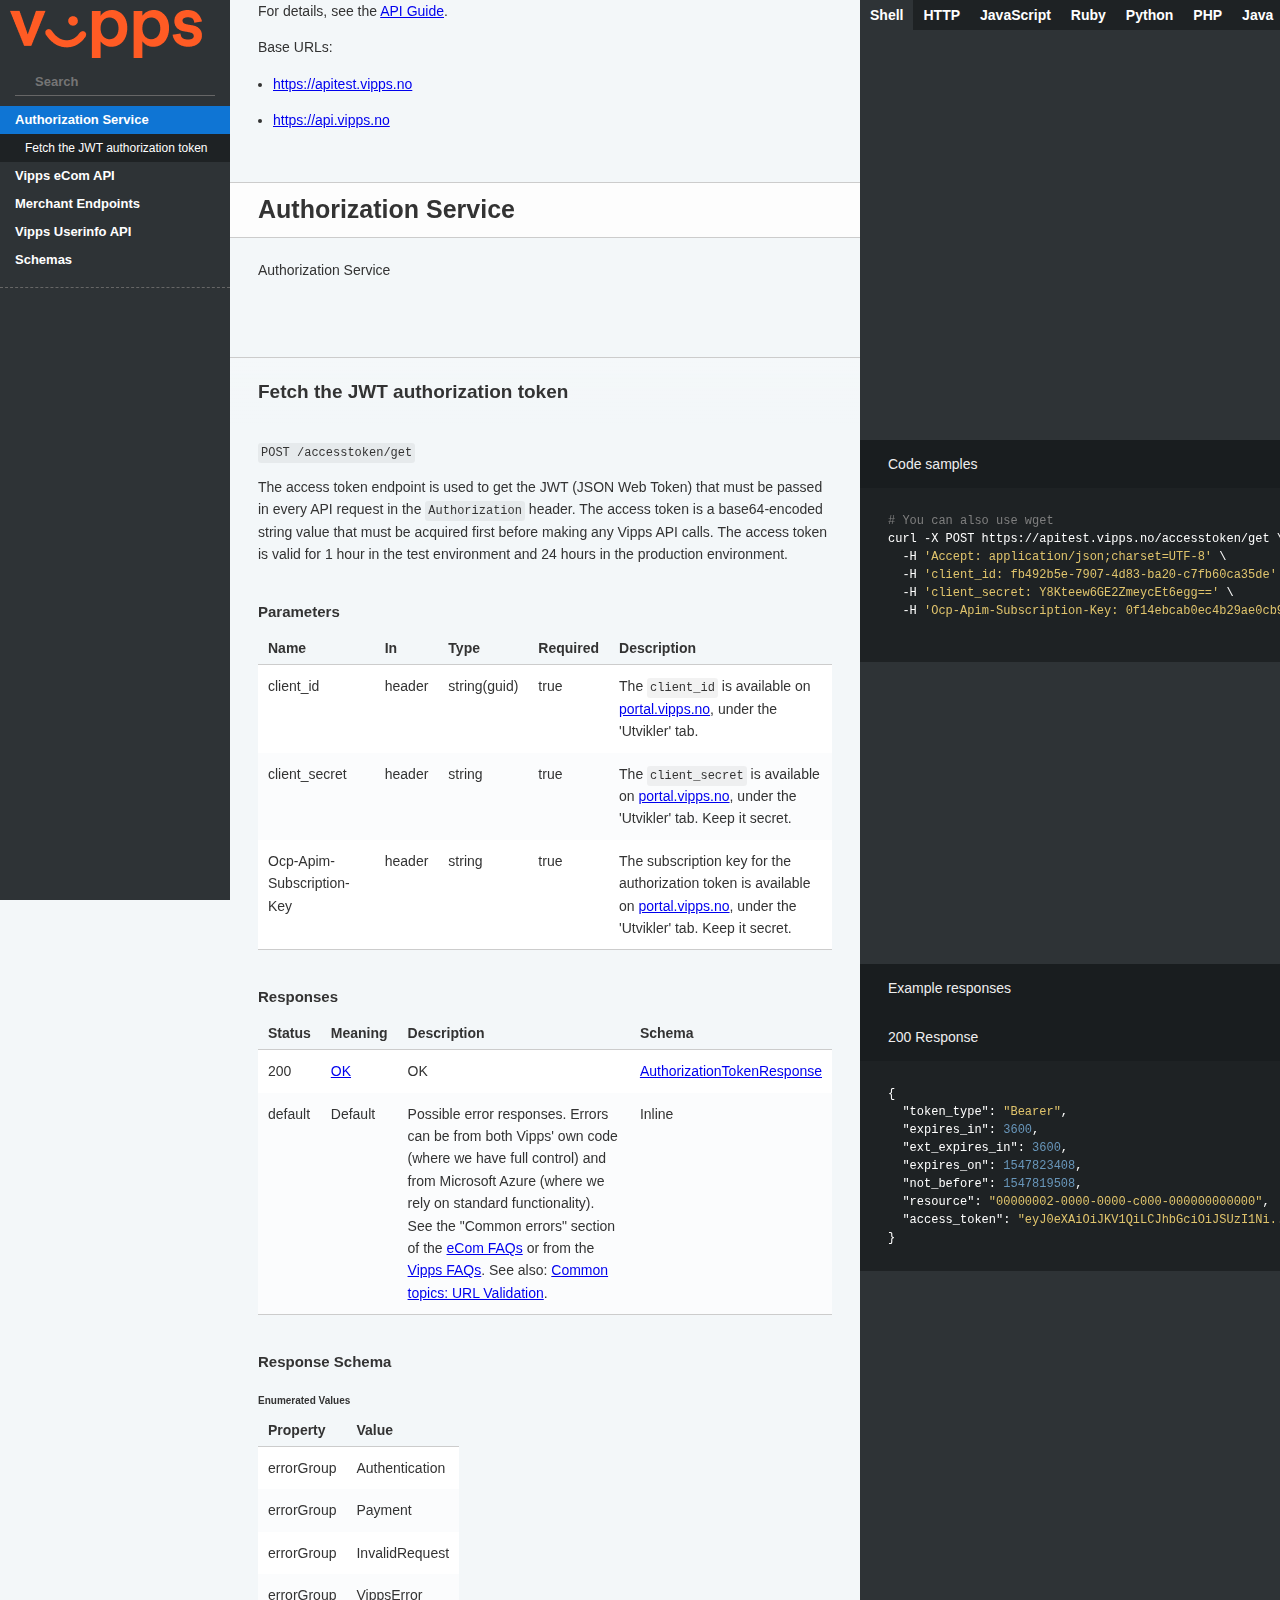
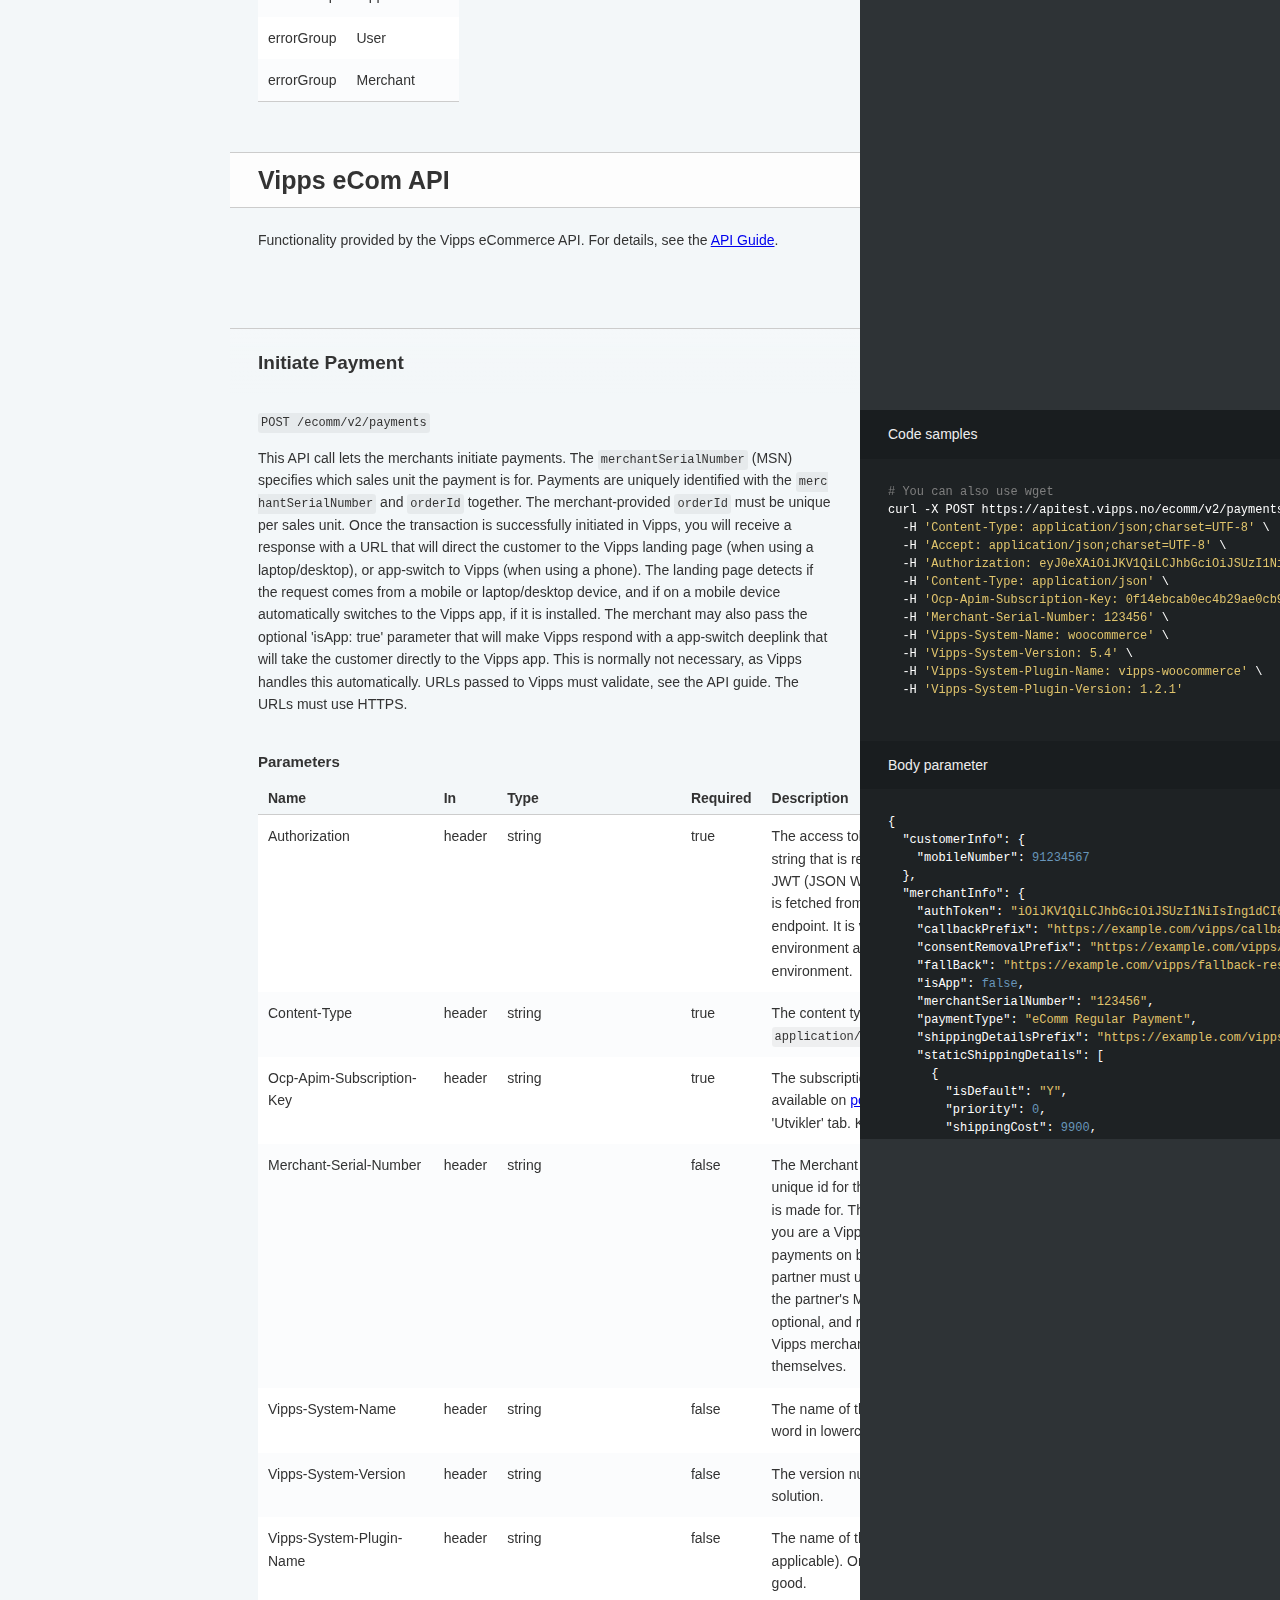
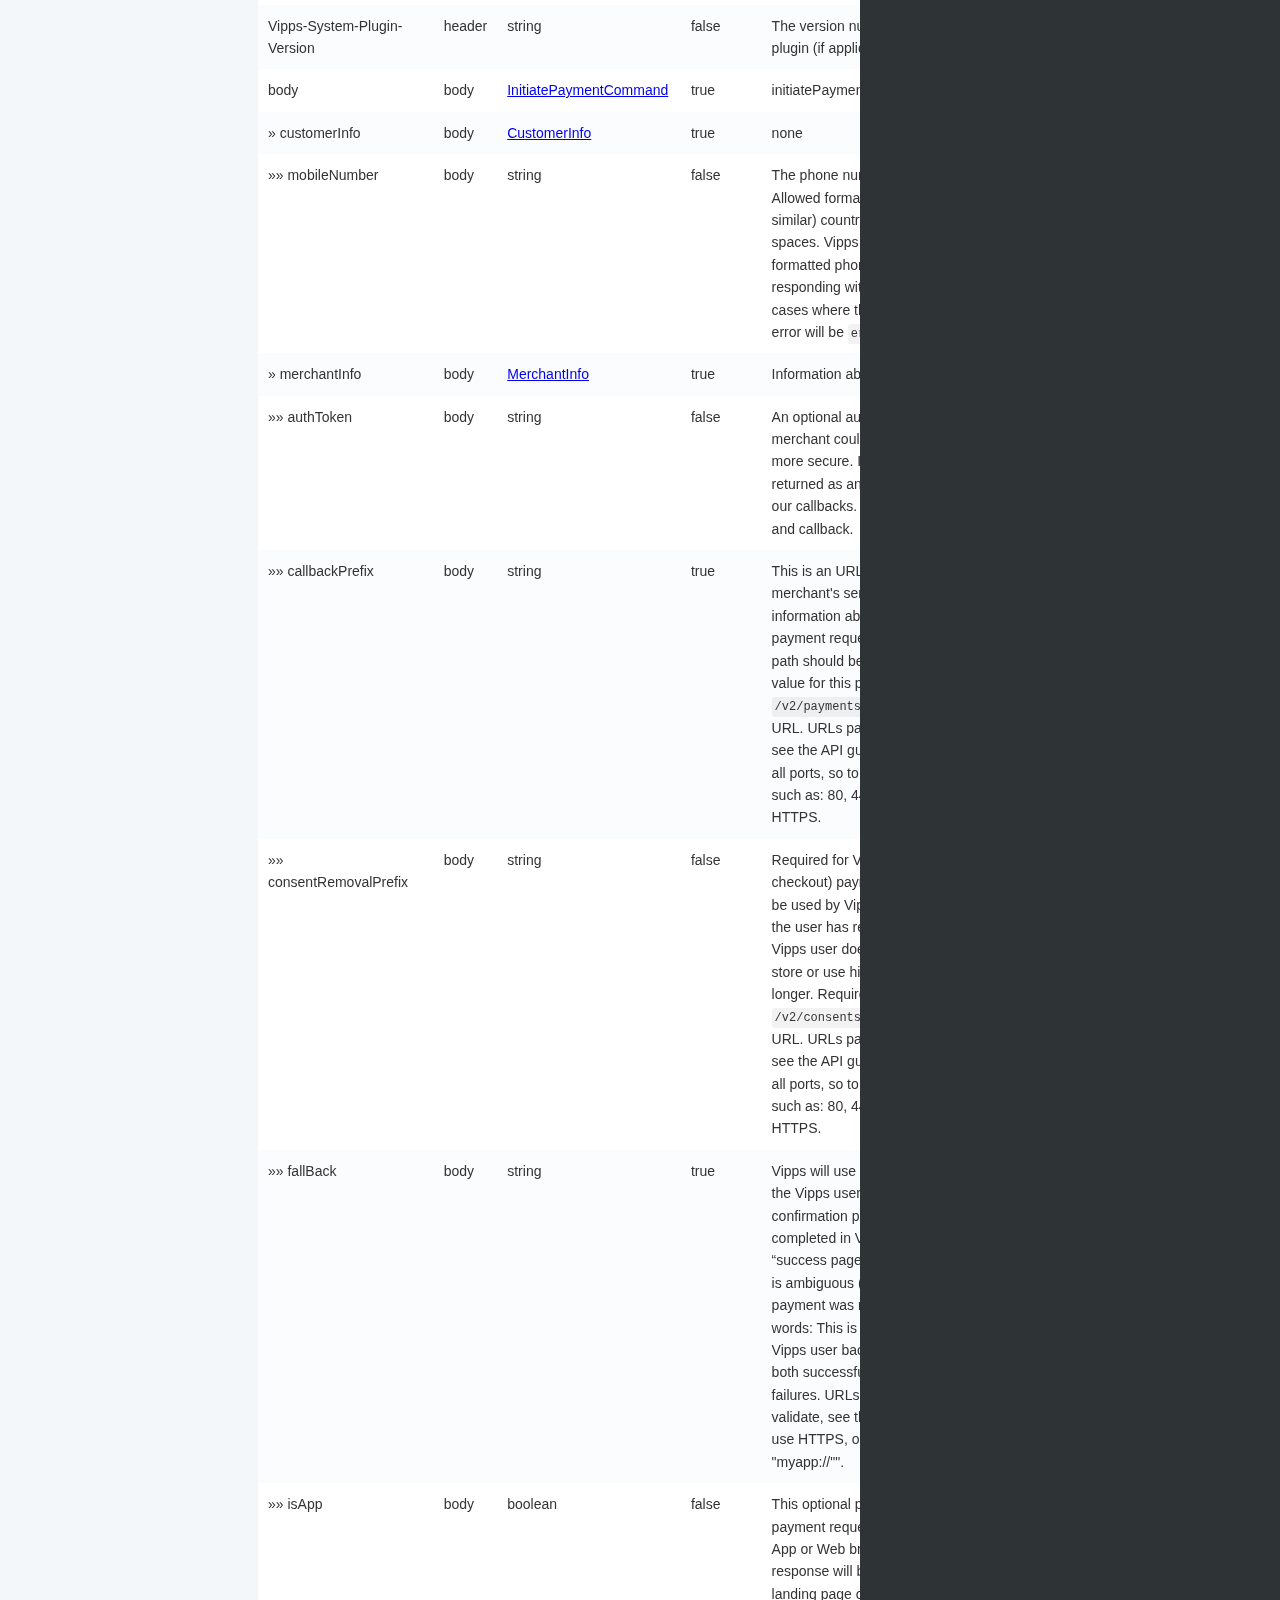
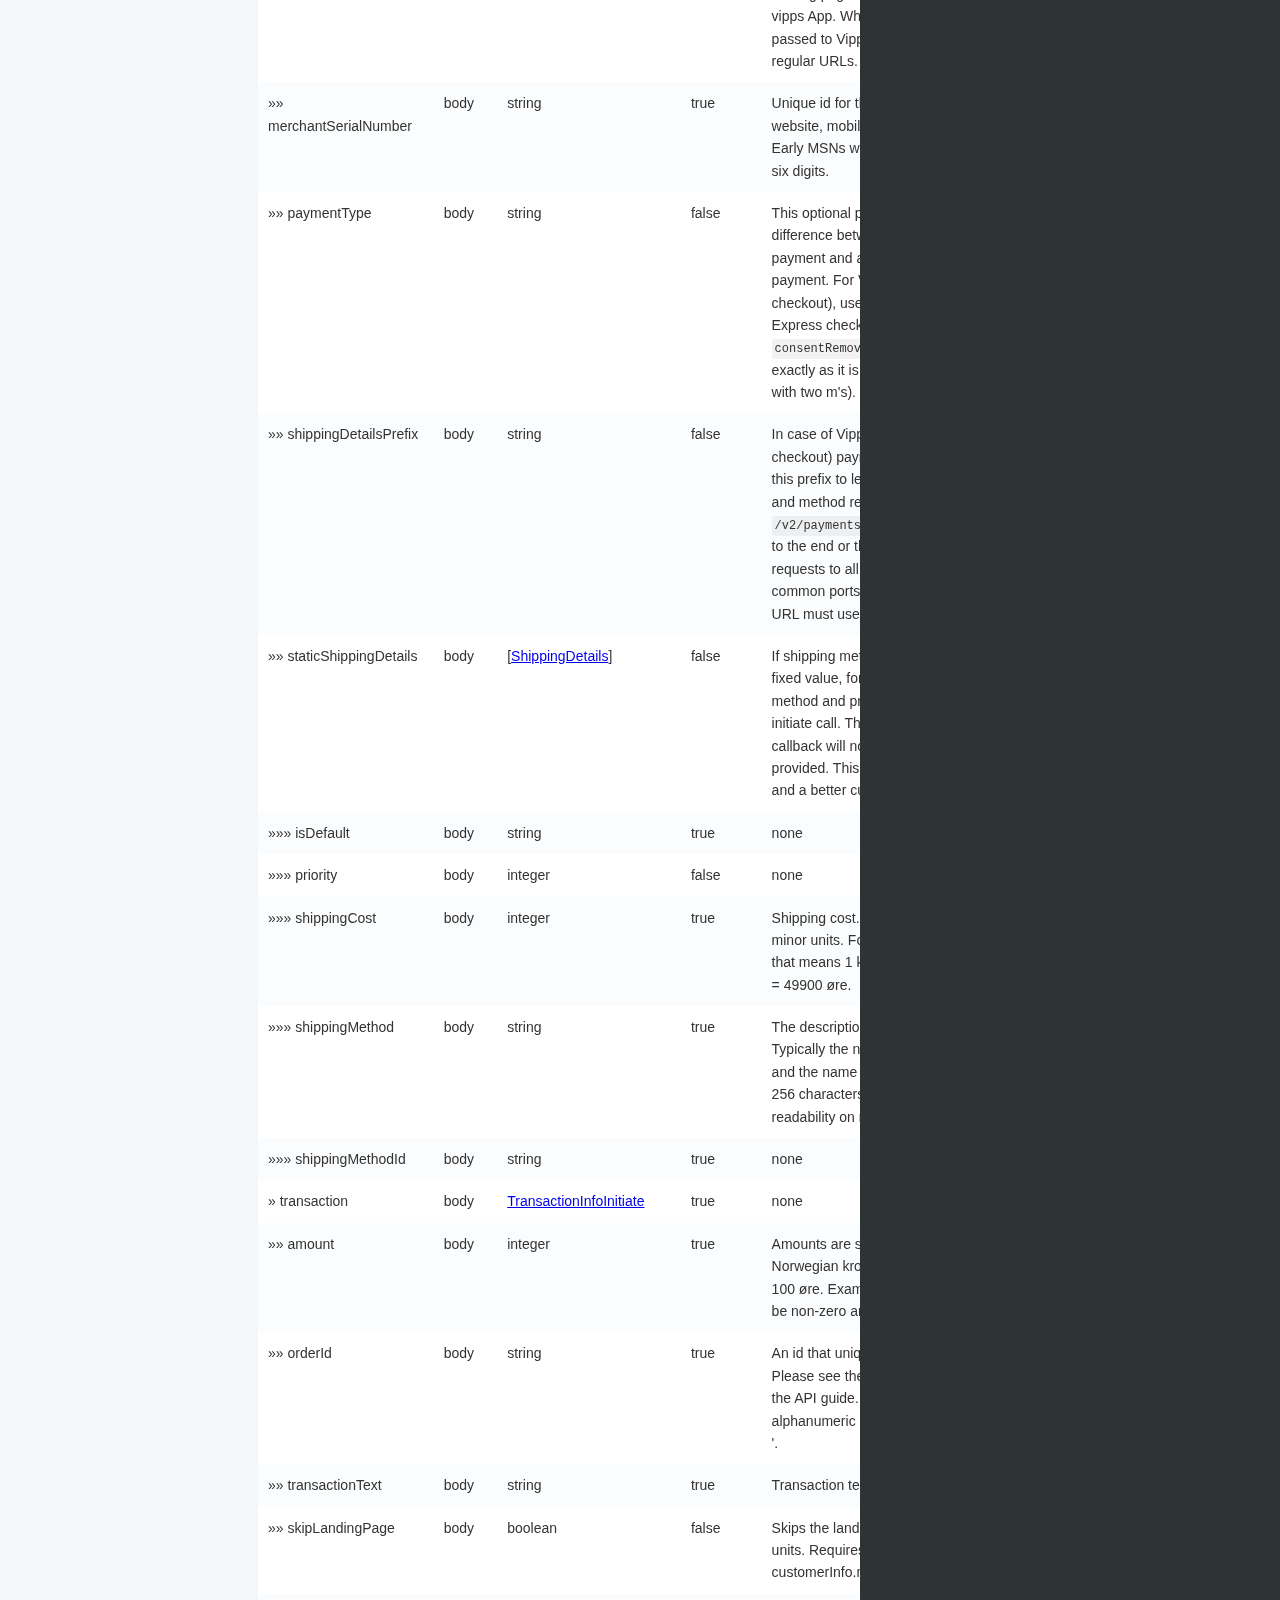
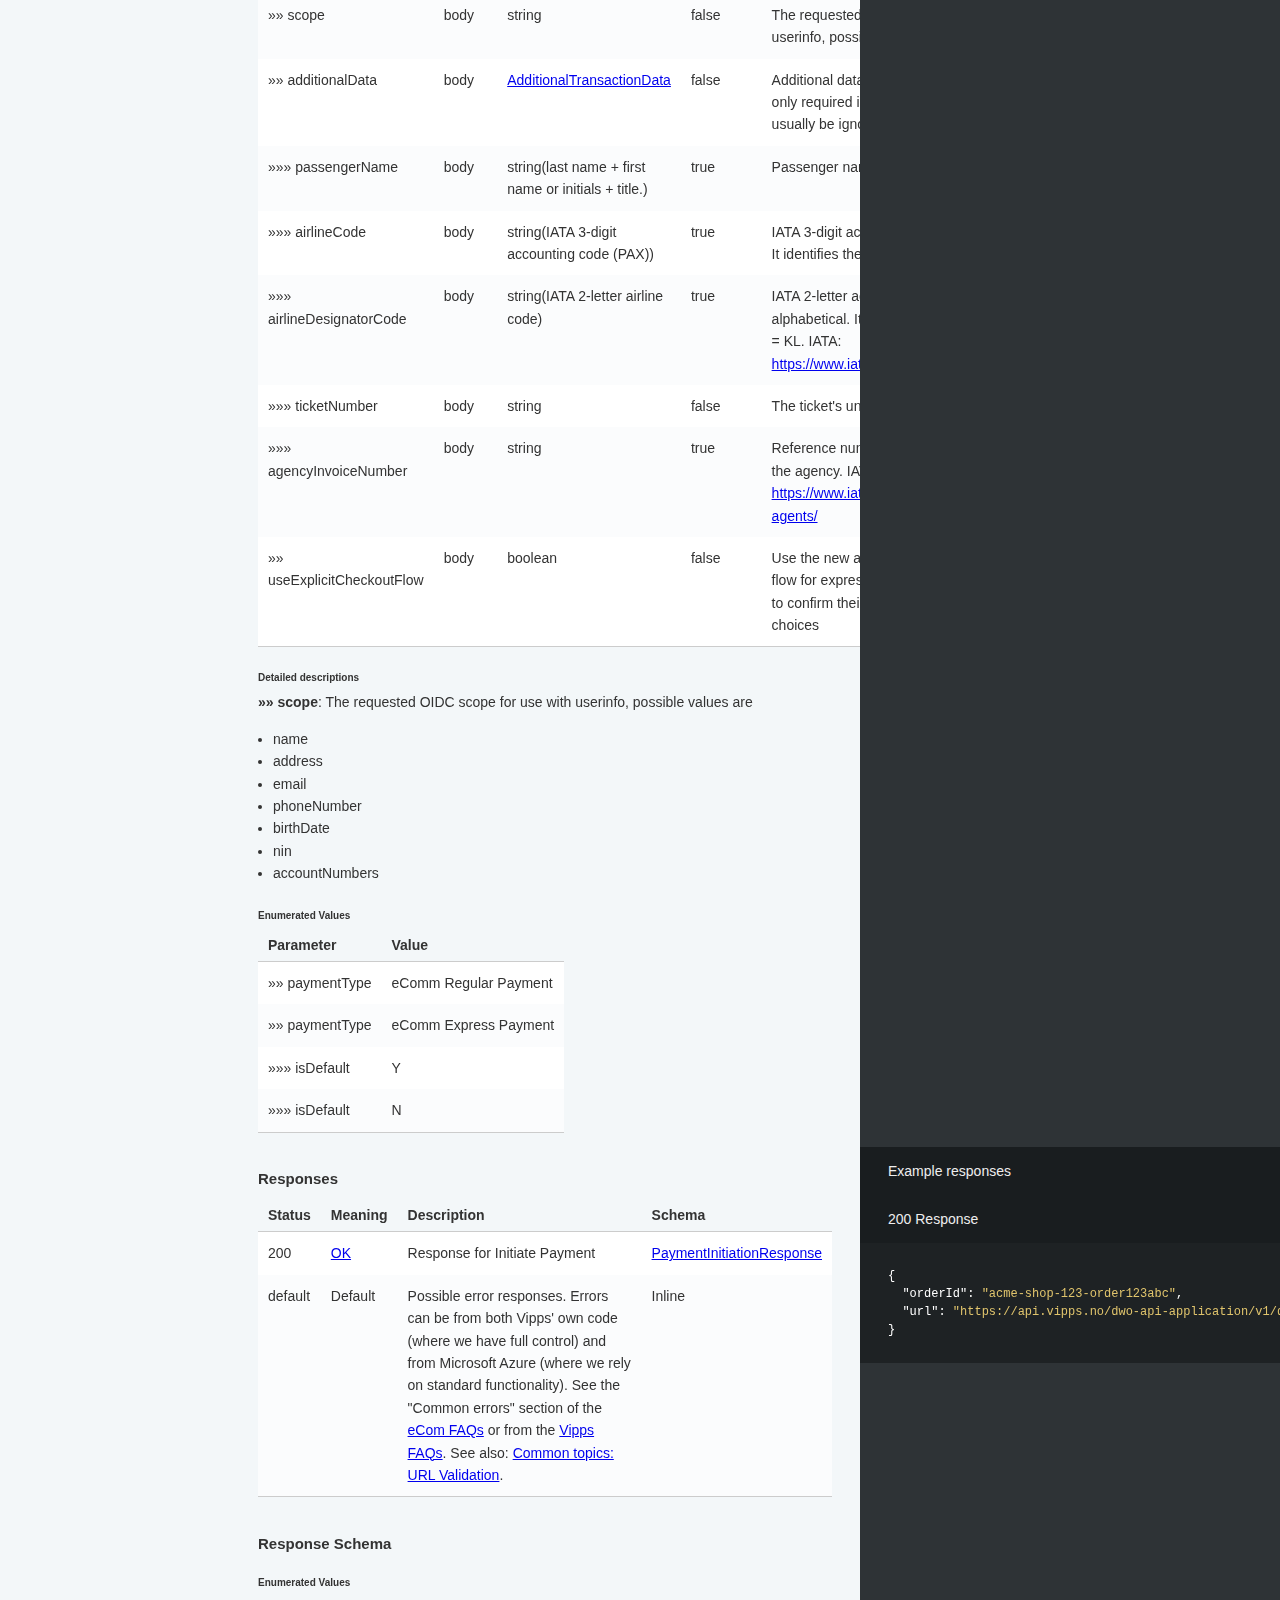
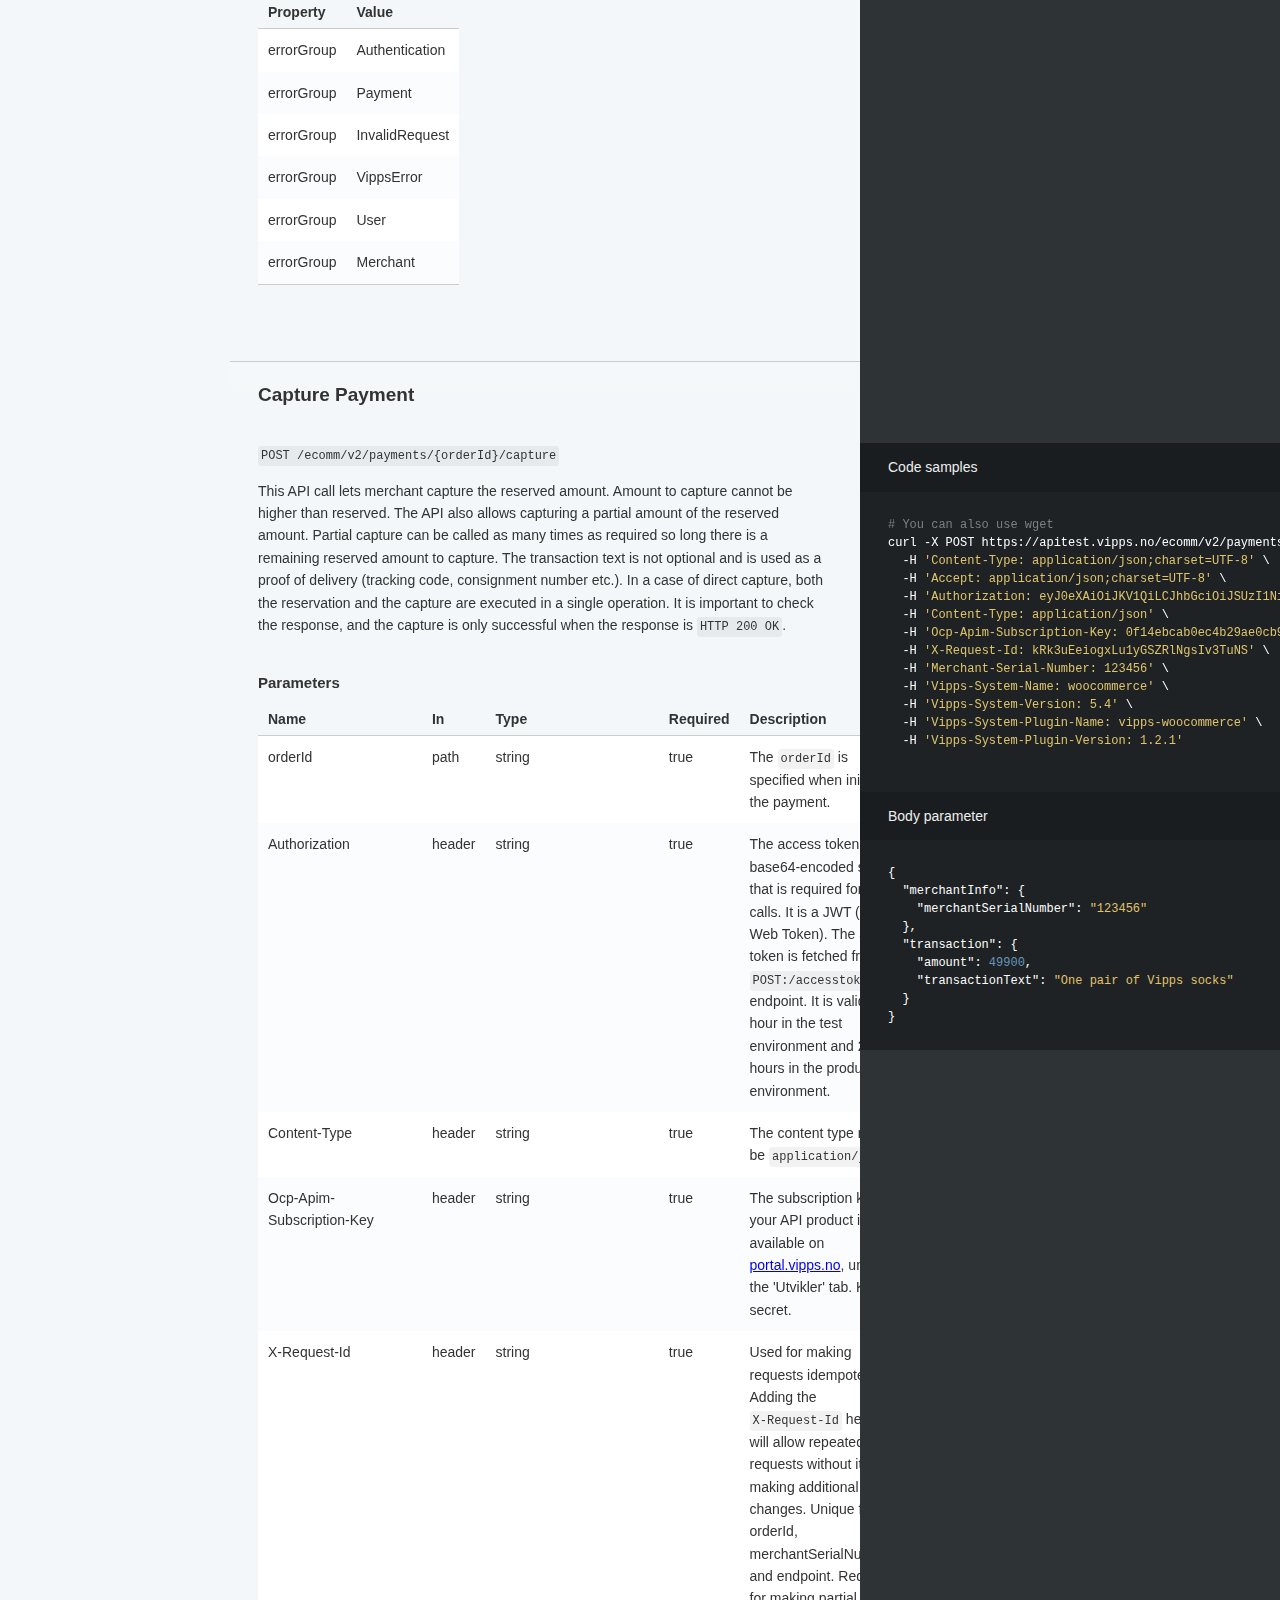
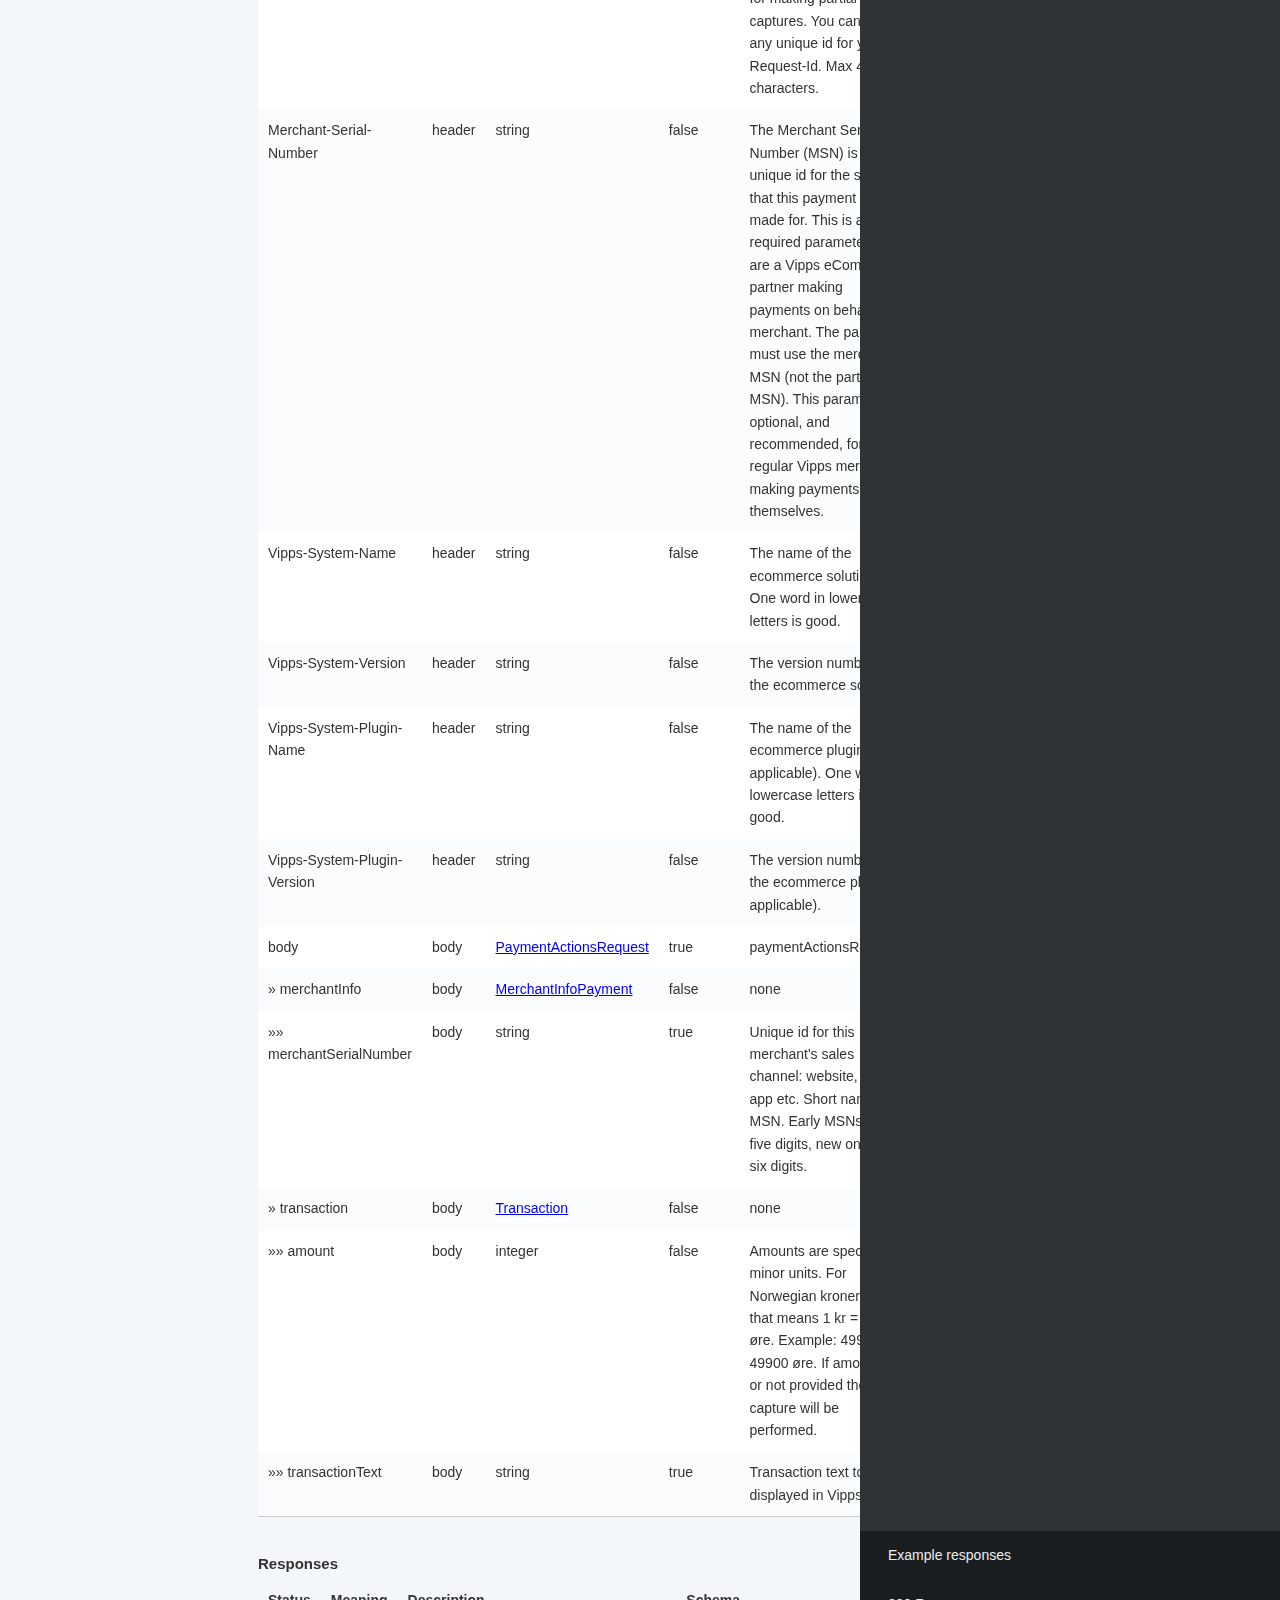
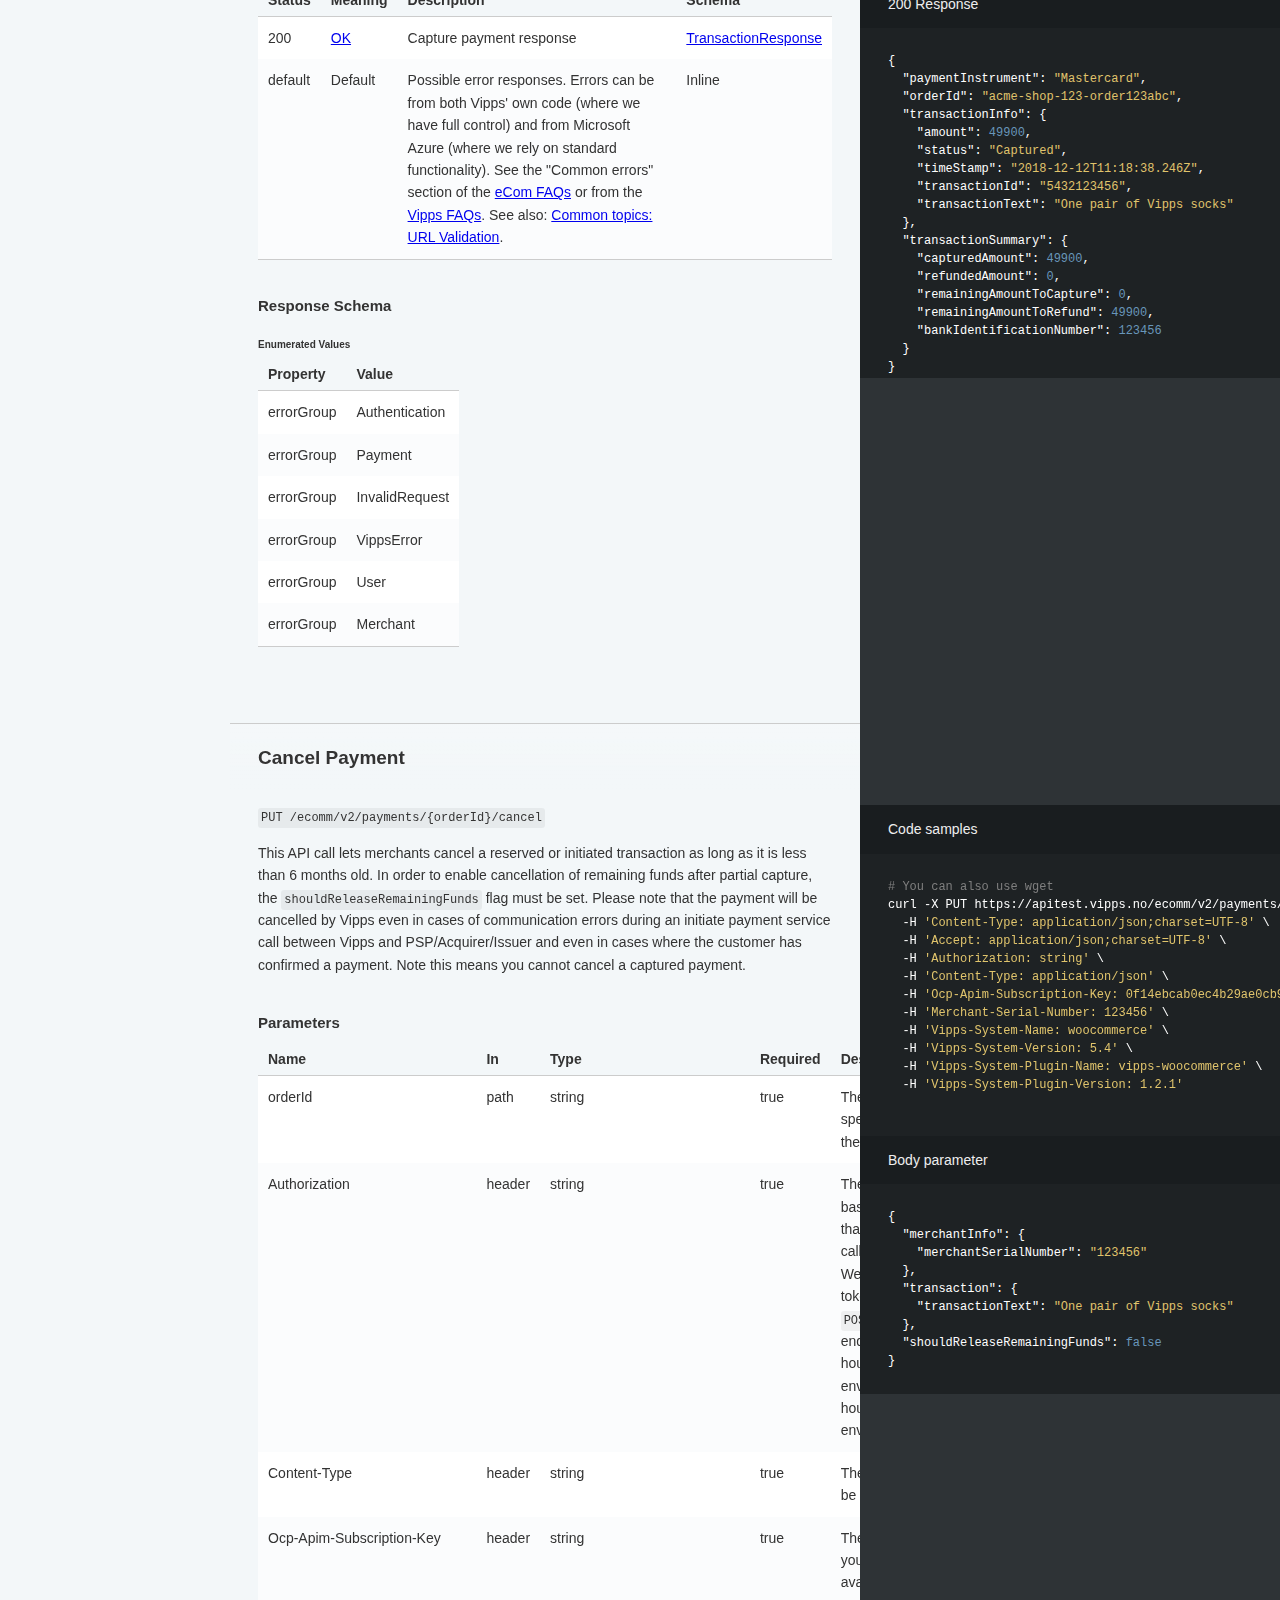
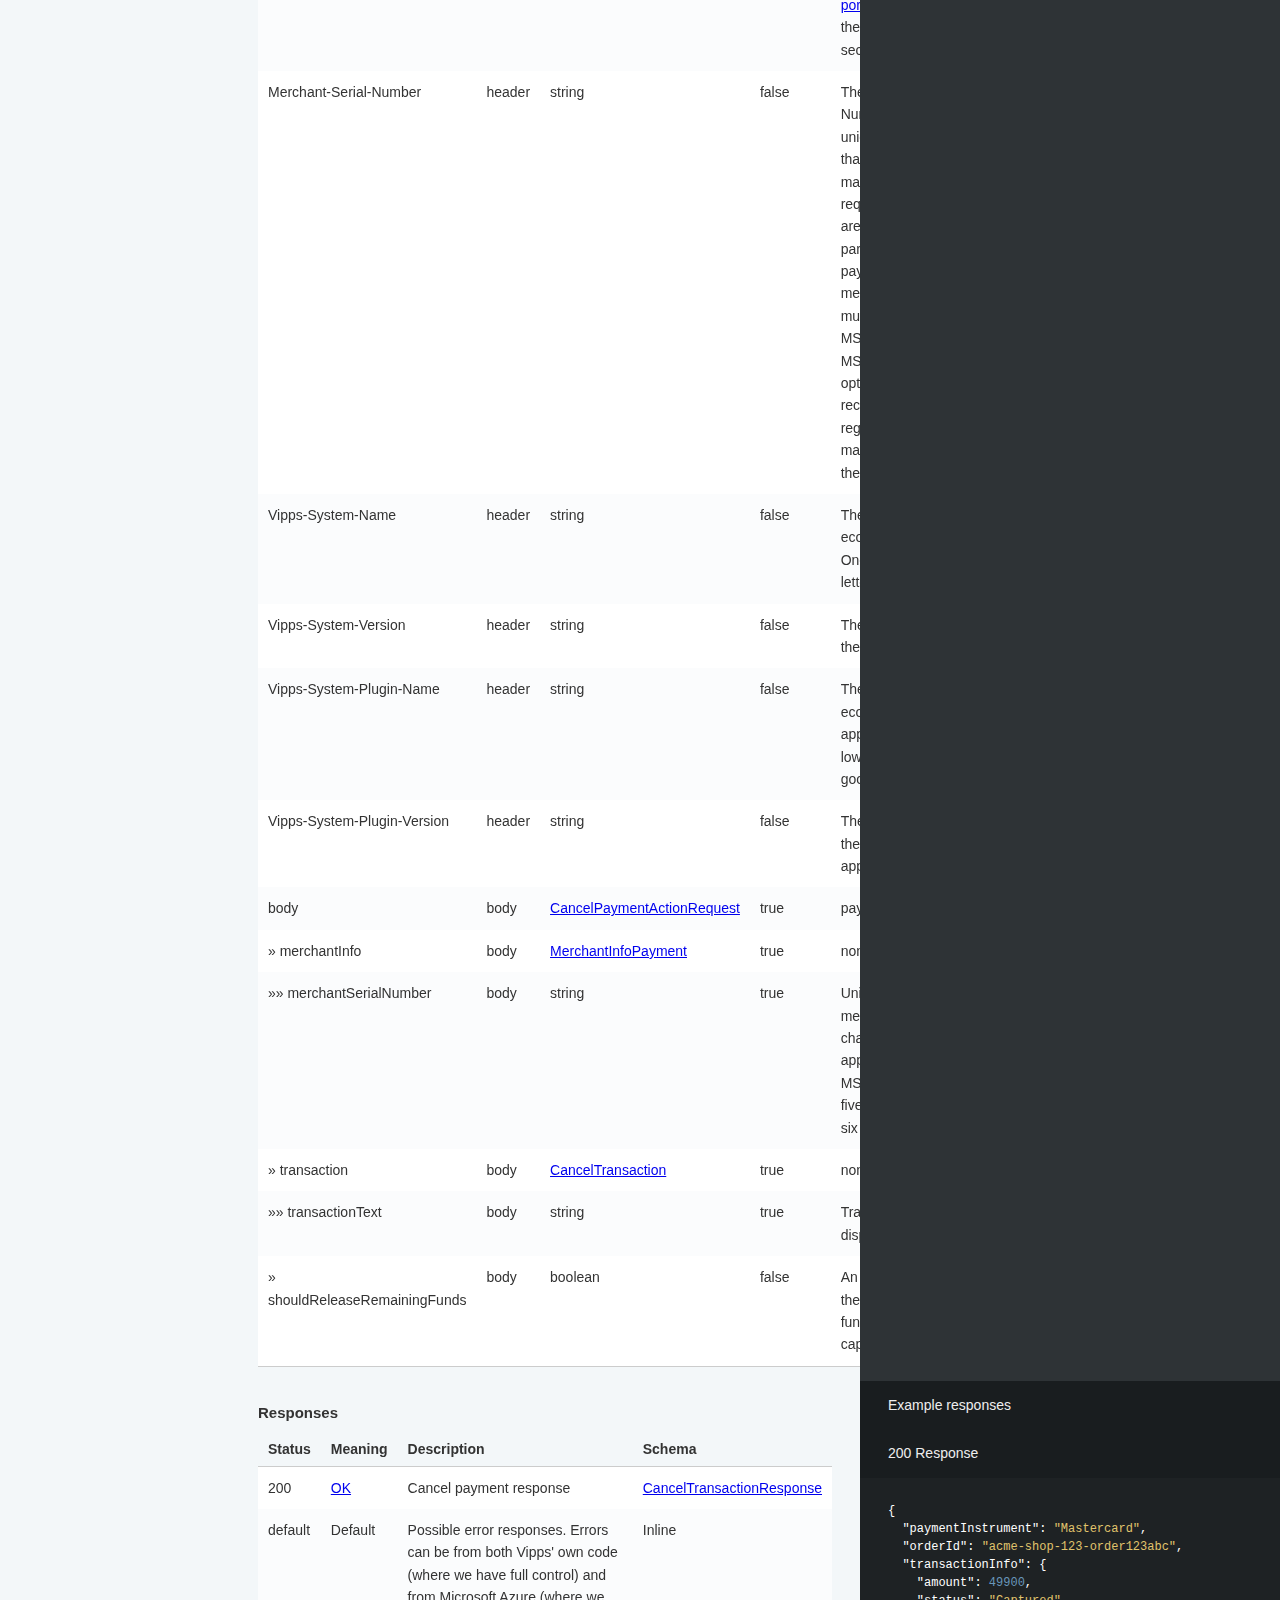
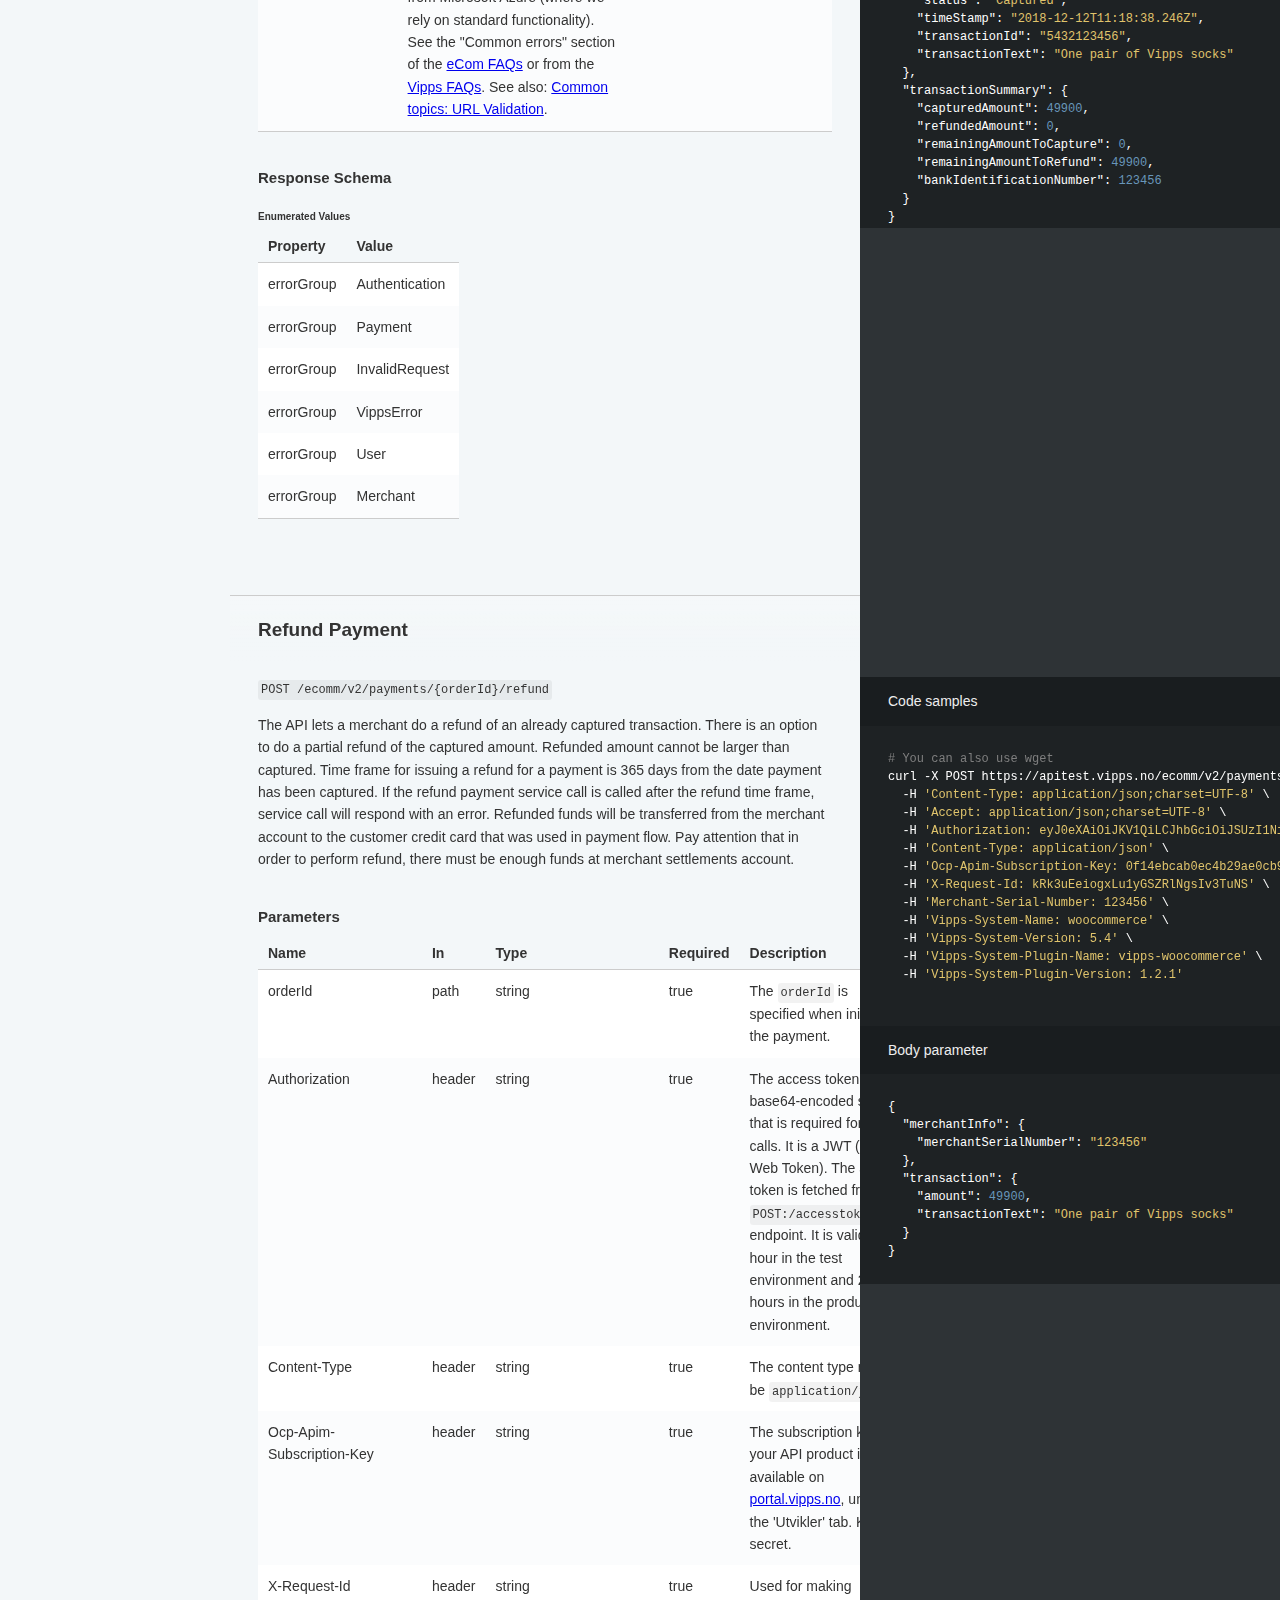
==== commit 541d6d6e: "shins update" ====
--- a/docs/shins/index.html
+++ b/docs/shins/index.html
@@ -7,7 +7,7 @@
     <meta charset="utf-8">
     <meta content="IE=edge,chrome=1" http-equiv="X-UA-Compatible">
     <meta name="viewport" content="width=device-width, initial-scale=1, maximum-scale=1">
-    <title>Vipps eCommerce API v1.6.37</title>
+    <title>Vipps eCommerce API v1.6.38</title>
 
     <style>
     </style>
@@ -2651,16 +2651,16 @@
 <tr>
 <td>»»» priority</td>
 <td>body</td>
-<td>integer(int32)</td>
+<td>integer</td>
 <td>false</td>
 <td>none</td>
 </tr>
 <tr>
 <td>»»» shippingCost</td>
 <td>body</td>
-<td>number(double)</td>
-<td>true</td>
-<td>none</td>
+<td>integer</td>
+<td>true</td>
+<td>Shipping cost. Amounts are specified in minor units. For Norwegian kroner (NOK) that means 1 kr = 100 øre. Example: 499 kr = 49900 øre.</td>
 </tr>
 <tr>
 <td>»»» shippingMethod</td>
@@ -2686,7 +2686,7 @@
 <tr>
 <td>»» amount</td>
 <td>body</td>
-<td>integer(int32)</td>
+<td>integer</td>
 <td>true</td>
 <td>Amounts are specified in minor units. For Norwegian kroner (NOK) that means 1 kr = 100 øre. Example: 499 kr = 49900 øre. Must be non-zero and larger than 1 NOK.</td>
 </tr>
@@ -3204,7 +3204,7 @@
 <tr>
 <td>»» amount</td>
 <td>body</td>
-<td>integer(int32)</td>
+<td>integer</td>
 <td>false</td>
 <td>Amounts are specified in minor units. For Norwegian kroner (NOK) that means 1 kr = 100 øre. Example: 499 kr = 49900 øre. If amount is 0 or not provided then full capture will be performed.</td>
 </tr>
@@ -4038,7 +4038,7 @@
 <tr>
 <td>»» amount</td>
 <td>body</td>
-<td>integer(int32)</td>
+<td>integer</td>
 <td>false</td>
 <td>Amounts are specified in minor units. For Norwegian kroner (NOK) that means 1 kr = 100 øre. Example: 499 kr = 49900 øre. If amount is 0 or not provided then full capture will be performed.</td>
 </tr>
@@ -5444,7 +5444,7 @@
 <tr>
 <td>» addressId</td>
 <td>body</td>
-<td>integer(int32)</td>
+<td>integer</td>
 <td>true</td>
 <td>Vipps Provided address Id. To be returned in response in the same field</td>
 </tr>
@@ -6359,10 +6359,10 @@
 </tr>
 <tr>
 <td>shippingCost</td>
-<td>number(double)</td>
-<td>true</td>
-<td>none</td>
-<td>Shipping Cost</td>
+<td>integer</td>
+<td>true</td>
+<td>none</td>
+<td>none</td>
 </tr>
 <tr>
 <td>shippingMethod</td>
@@ -6410,7 +6410,7 @@
 <tbody>
 <tr>
 <td>amount</td>
-<td>integer(int32)</td>
+<td>integer</td>
 <td>true</td>
 <td>none</td>
 <td>none</td>
@@ -6924,7 +6924,7 @@
 <tbody>
 <tr>
 <td>amount</td>
-<td>number(double)</td>
+<td>integer</td>
 <td>true</td>
 <td>none</td>
 <td>Ordered amount. Amounts are specified in minor units. For Norwegian kroner (NOK) that means 1 kr = 100 øre. Example: 499 kr = 49900 øre.</td>
@@ -7006,7 +7006,7 @@
 <tbody>
 <tr>
 <td>amount</td>
-<td>number(double)</td>
+<td>integer</td>
 <td>true</td>
 <td>none</td>
 <td>Ordered amount. Amounts are specified in minor units. For Norwegian kroner (NOK) that means 1 kr = 100 øre. Example: 499 kr = 49900 øre.</td>
@@ -7088,7 +7088,7 @@
 <tbody>
 <tr>
 <td>amount</td>
-<td>number(double)</td>
+<td>integer</td>
 <td>true</td>
 <td>none</td>
 <td>Ordered amount. Amounts are specified in minor units. For Norwegian kroner (NOK) that means 1 kr = 100 øre. Example: 499 kr = 49900 øre.</td>
@@ -7195,7 +7195,7 @@
 <tbody>
 <tr>
 <td>amount</td>
-<td>number(double)</td>
+<td>integer</td>
 <td>true</td>
 <td>none</td>
 <td>Ordered amount in øre. Amounts are specified in minor units. For Norwegian kroner (NOK) that means 1 kr = 100 øre. Example: 499 kr = 49900 øre.</td>
@@ -7281,7 +7281,7 @@
 <tbody>
 <tr>
 <td>amount</td>
-<td>number(double)</td>
+<td>integer</td>
 <td>true</td>
 <td>none</td>
 <td>Amounts are specified in minor units. For Norwegian kroner (NOK) that means 1 kr = 100 øre. Example: 499 kr = 49900 øre.</td>
@@ -7524,10 +7524,10 @@
 </tr>
 <tr>
 <td>shippingCost</td>
-<td>number(double)</td>
-<td>true</td>
-<td>none</td>
-<td>Shipping cost, in øre. Amounts are specified in minor units. For Norwegian kroner (NOK) that means 1 kr = 100 øre. Example: 499 kr = 49900 øre.</td>
+<td>any</td>
+<td>true</td>
+<td>none</td>
+<td>Shipping cost, in kroner (not øre)</td>
 </tr>
 <tr>
 <td>shippingMethod</td>
@@ -7807,17 +7807,17 @@
 </tr>
 <tr>
 <td>priority</td>
-<td>integer(int32)</td>
+<td>integer</td>
 <td>false</td>
 <td>none</td>
 <td>none</td>
 </tr>
 <tr>
 <td>shippingCost</td>
-<td>number(double)</td>
-<td>true</td>
-<td>none</td>
-<td>none</td>
+<td>integer</td>
+<td>true</td>
+<td>none</td>
+<td>Shipping cost. Amounts are specified in minor units. For Norwegian kroner (NOK) that means 1 kr = 100 øre. Example: 499 kr = 49900 øre.</td>
 </tr>
 <tr>
 <td>shippingMethod</td>
@@ -7971,7 +7971,7 @@
 <tbody>
 <tr>
 <td>amount</td>
-<td>integer(int32)</td>
+<td>integer</td>
 <td>true</td>
 <td>none</td>
 <td>Amounts are specified in minor units. For Norwegian kroner (NOK) that means 1 kr = 100 øre. Example: 499 kr = 49900 øre. Must be non-zero and larger than 1 NOK.</td>
@@ -8276,7 +8276,7 @@
 <tbody>
 <tr>
 <td>amount</td>
-<td>integer(int32)</td>
+<td>integer</td>
 <td>false</td>
 <td>none</td>
 <td>Amounts are specified in minor units. For Norwegian kroner (NOK) that means 1 kr = 100 øre. Example: 499 kr = 49900 øre. If amount is 0 or not provided then full capture will be performed.</td>
@@ -8320,7 +8320,7 @@
 <tbody>
 <tr>
 <td>addressId</td>
-<td>integer(int32)</td>
+<td>integer</td>
 <td>true</td>
 <td>none</td>
 <td>Vipps Provided address Id. To be returned in response in the same field</td>
@@ -8784,7 +8784,7 @@
 <tbody>
 <tr>
 <td>addressId</td>
-<td>integer(int32)</td>
+<td>integer</td>
 <td>true</td>
 <td>none</td>
 <td>none</td>
@@ -8833,35 +8833,35 @@
 <tbody>
 <tr>
 <td>capturedAmount</td>
-<td>integer(int32)</td>
+<td>integer</td>
 <td>true</td>
 <td>none</td>
 <td>Total amount captured</td>
 </tr>
 <tr>
 <td>refundedAmount</td>
-<td>integer(int32)</td>
+<td>integer</td>
 <td>true</td>
 <td>none</td>
 <td>Total refunded amount of the order</td>
 </tr>
 <tr>
 <td>remainingAmountToCapture</td>
-<td>integer(int32)</td>
+<td>integer</td>
 <td>true</td>
 <td>none</td>
 <td>Total remaining amount to capture</td>
 </tr>
 <tr>
 <td>remainingAmountToRefund</td>
-<td>integer(int32)</td>
+<td>integer</td>
 <td>true</td>
 <td>none</td>
 <td>Total remaining amount to refund</td>
 </tr>
 <tr>
 <td>bankIdentificationNumber</td>
-<td>integer(int32)</td>
+<td>integer</td>
 <td>false</td>
 <td>none</td>
 <td>Bank Identification Number, first 6 digit of card number</td>
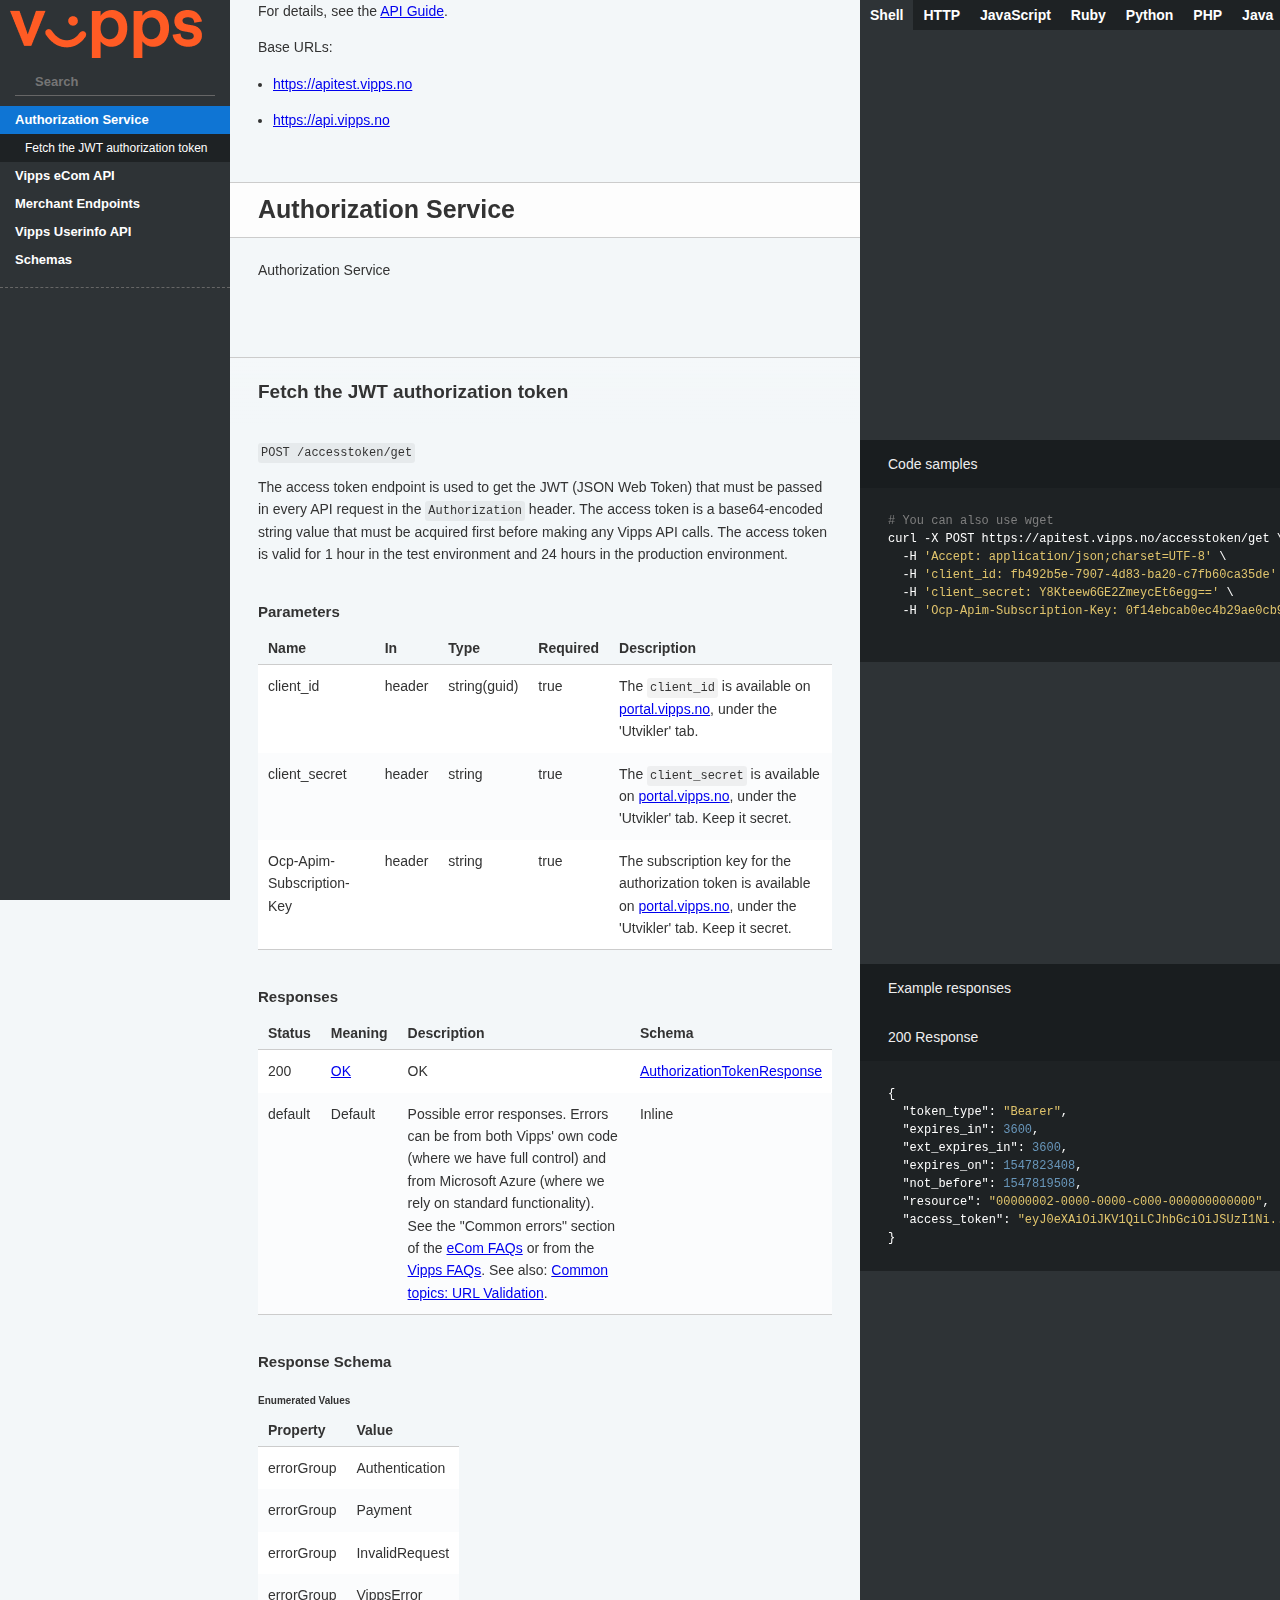
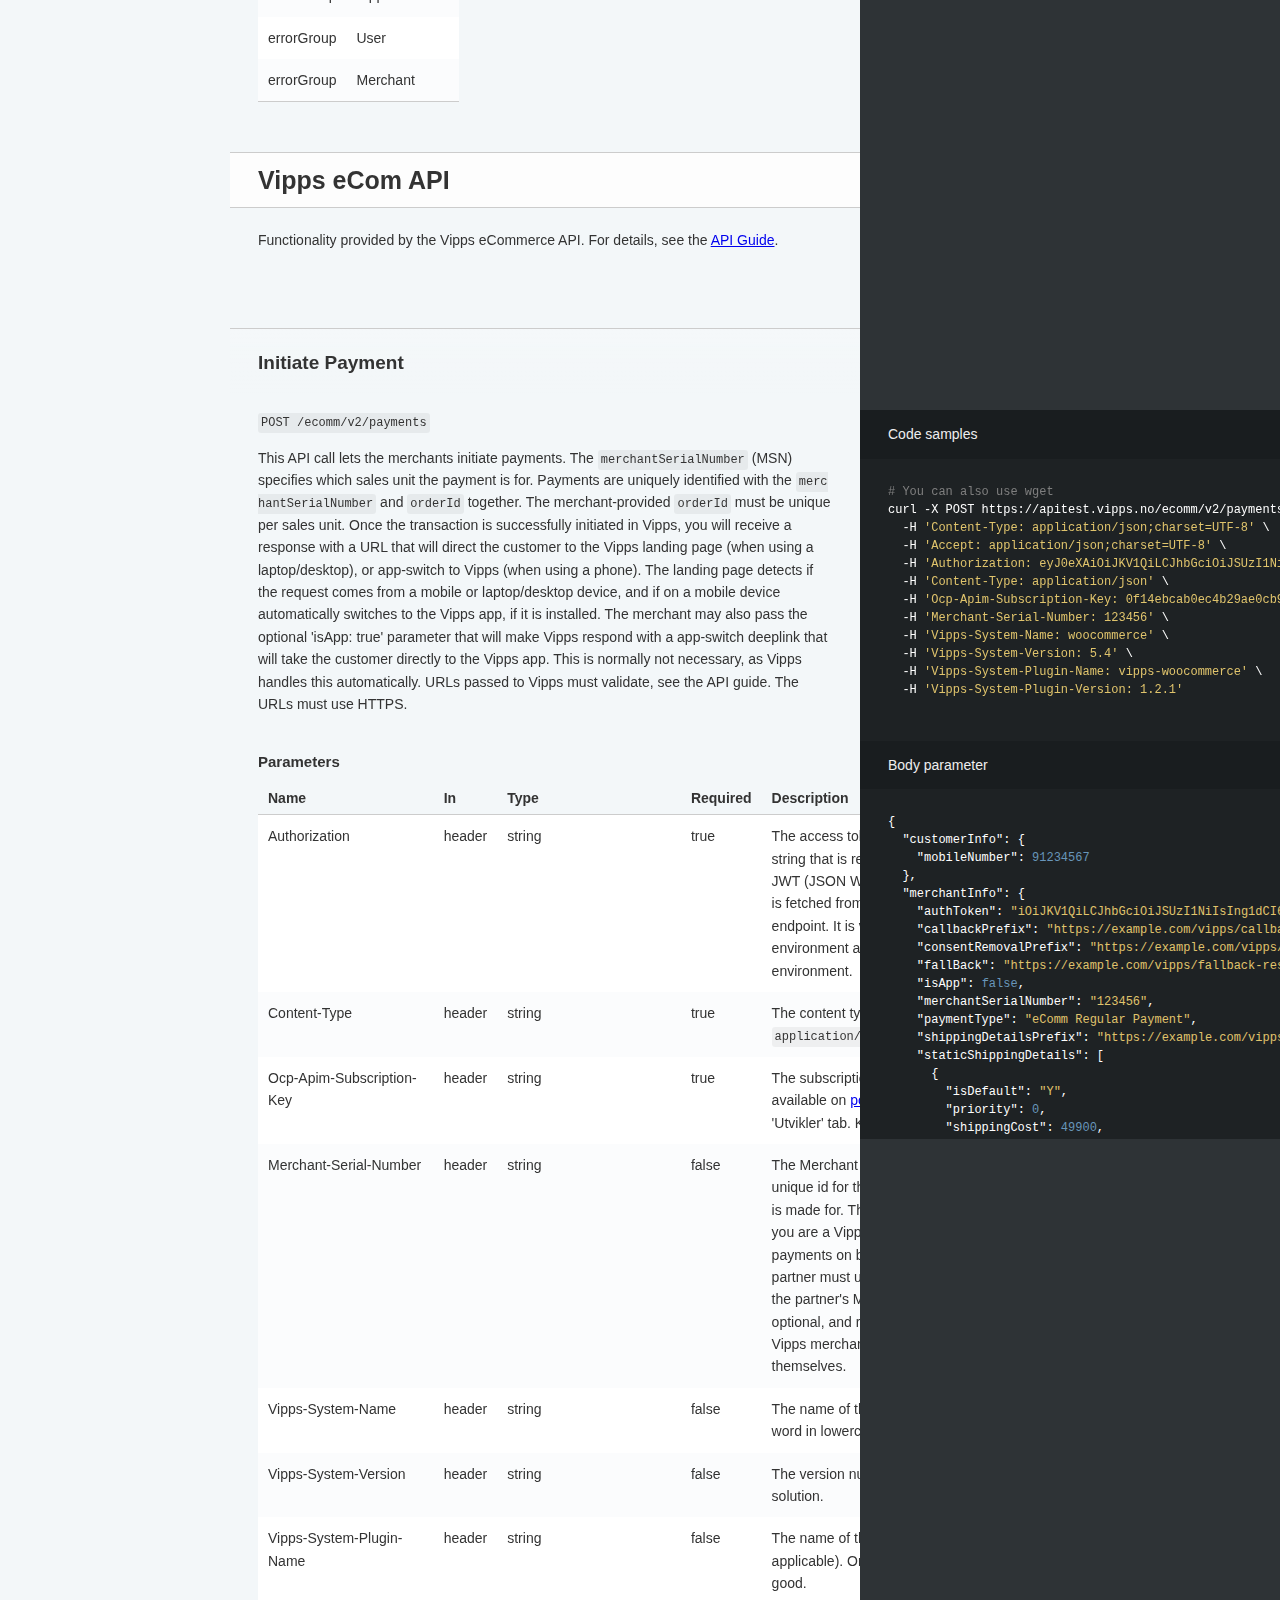
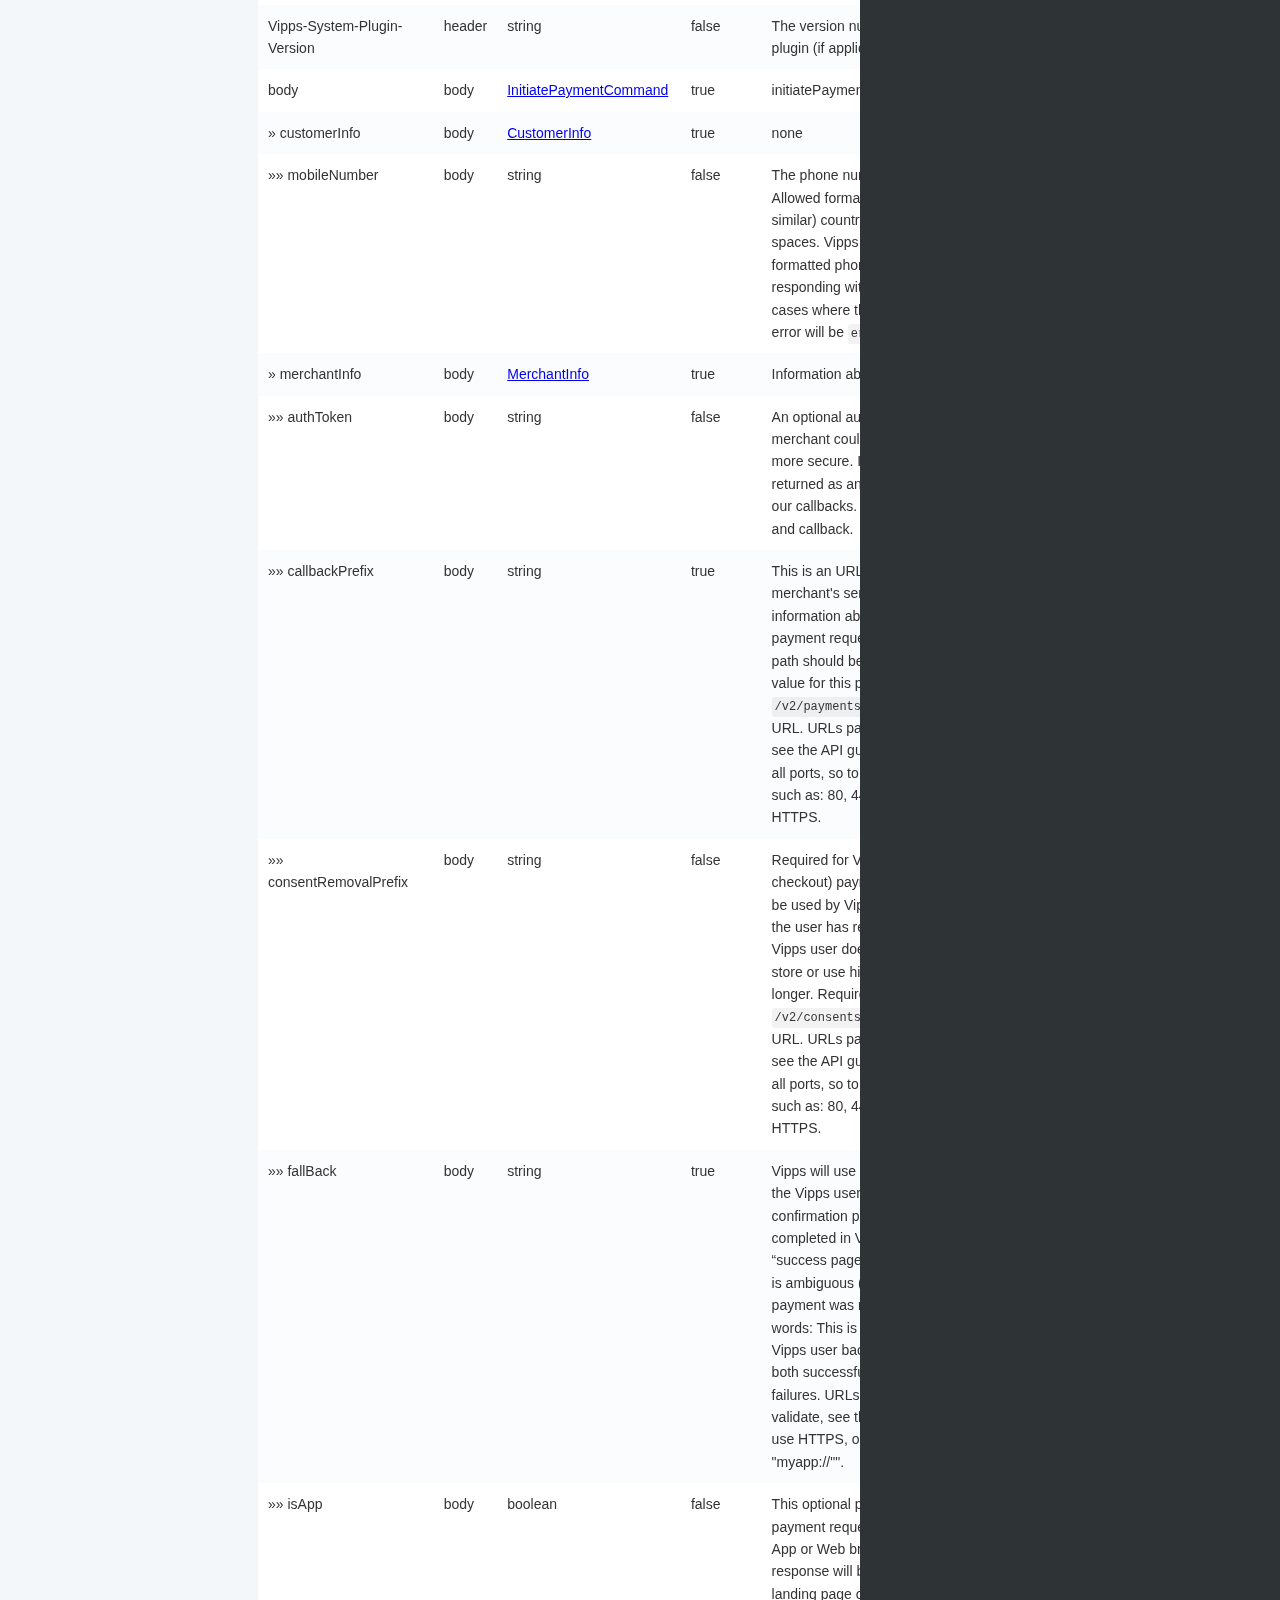
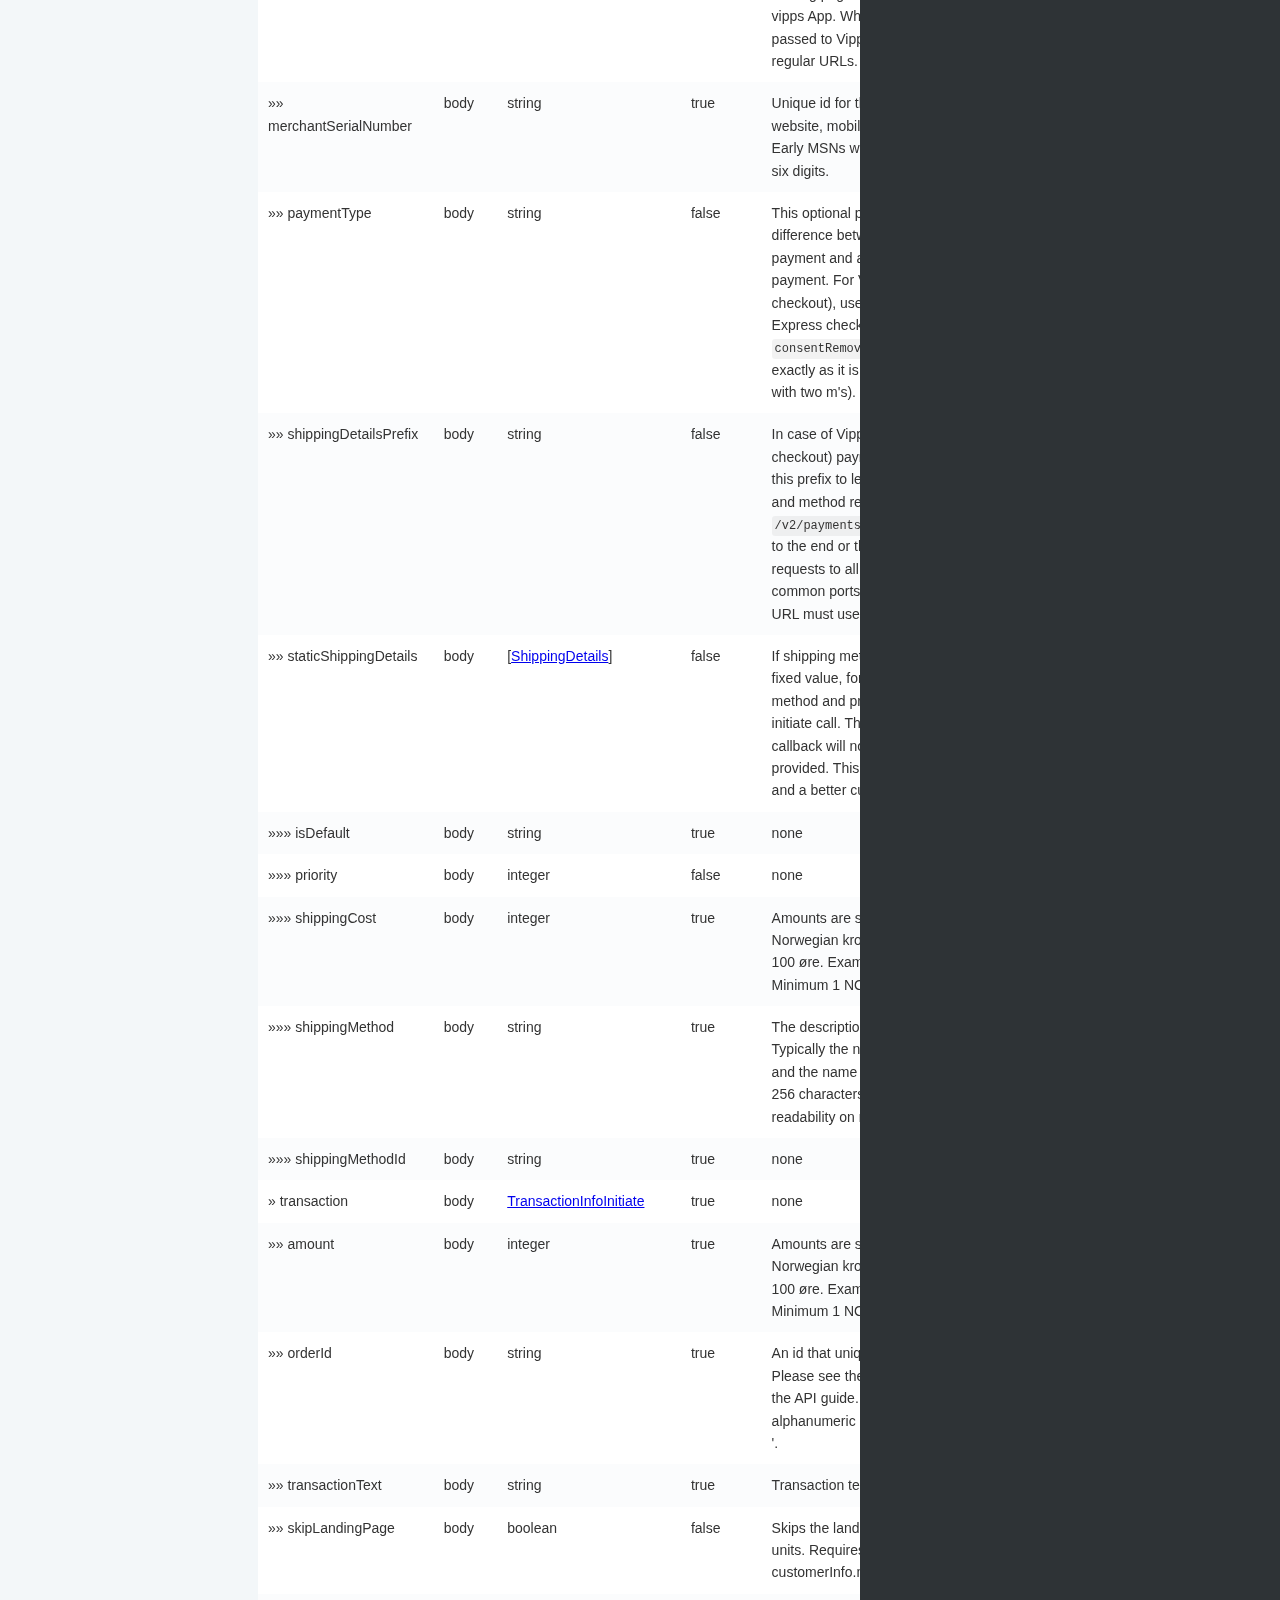
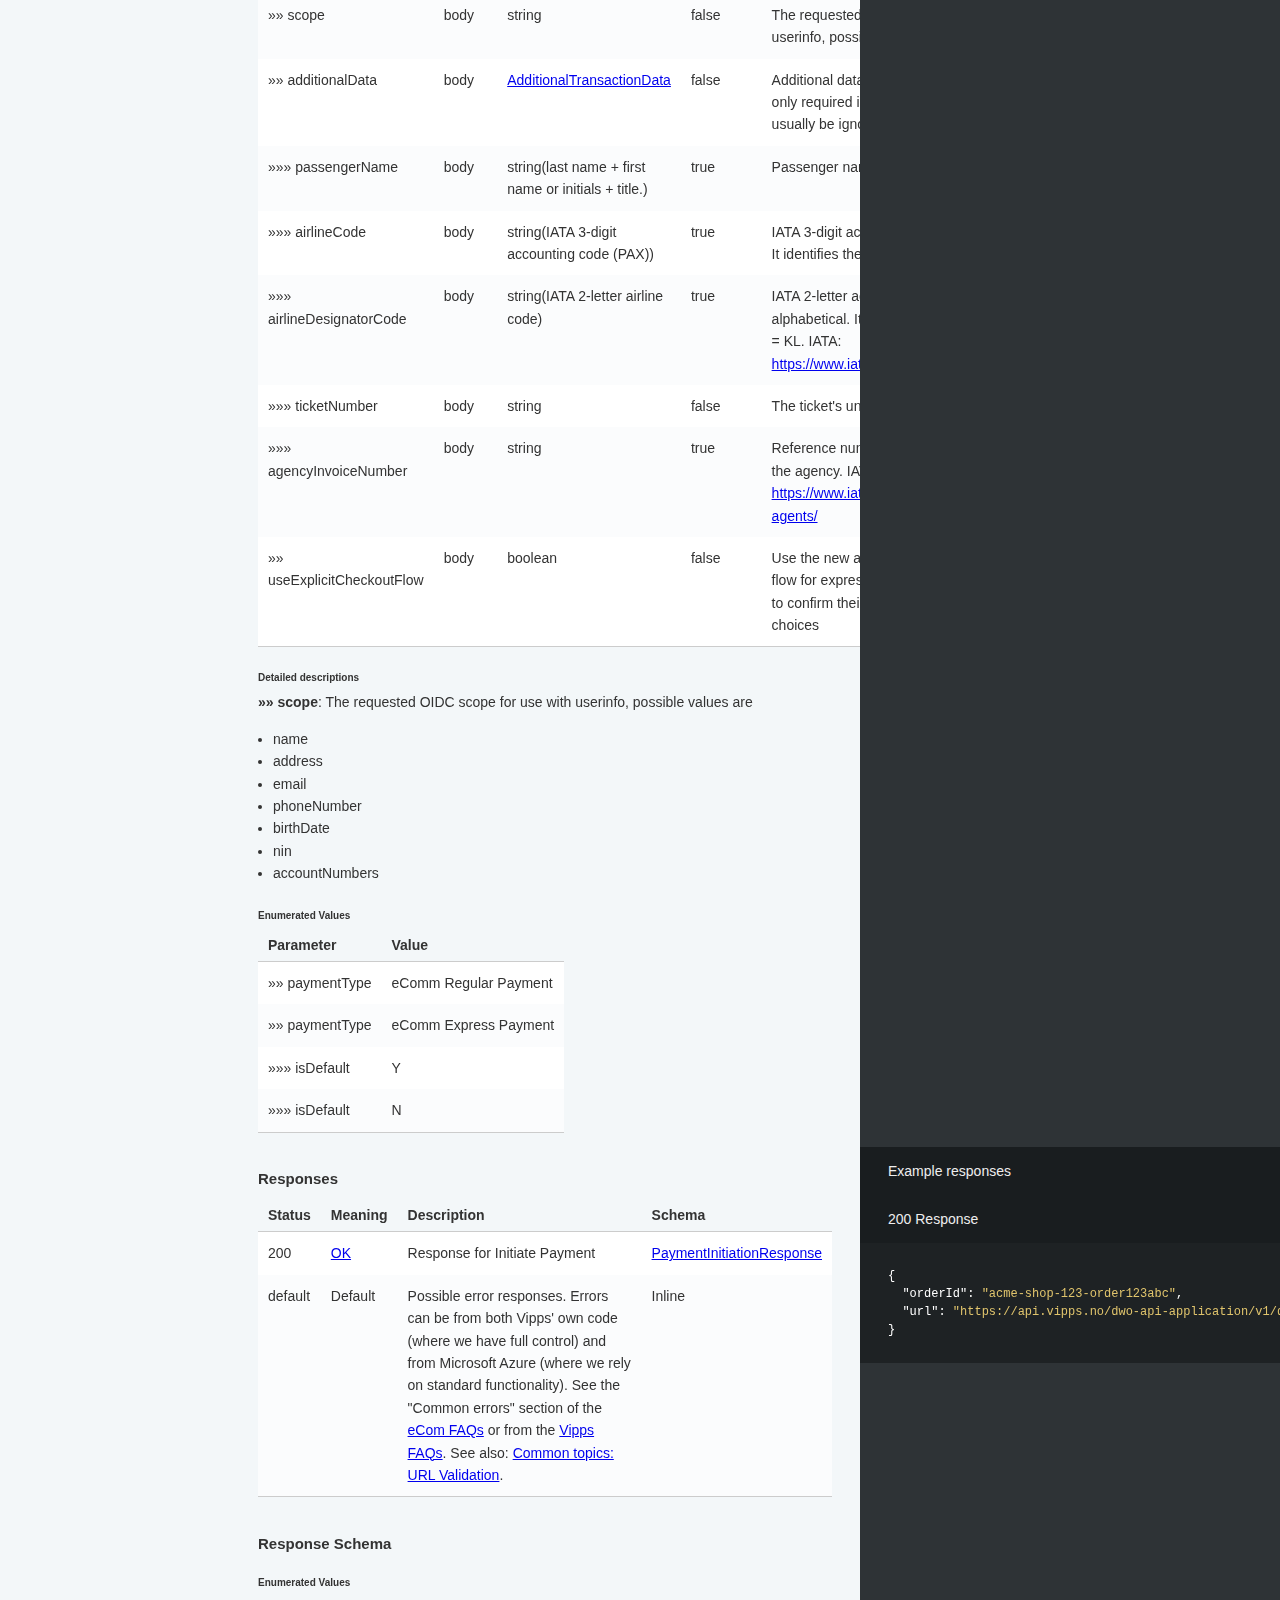
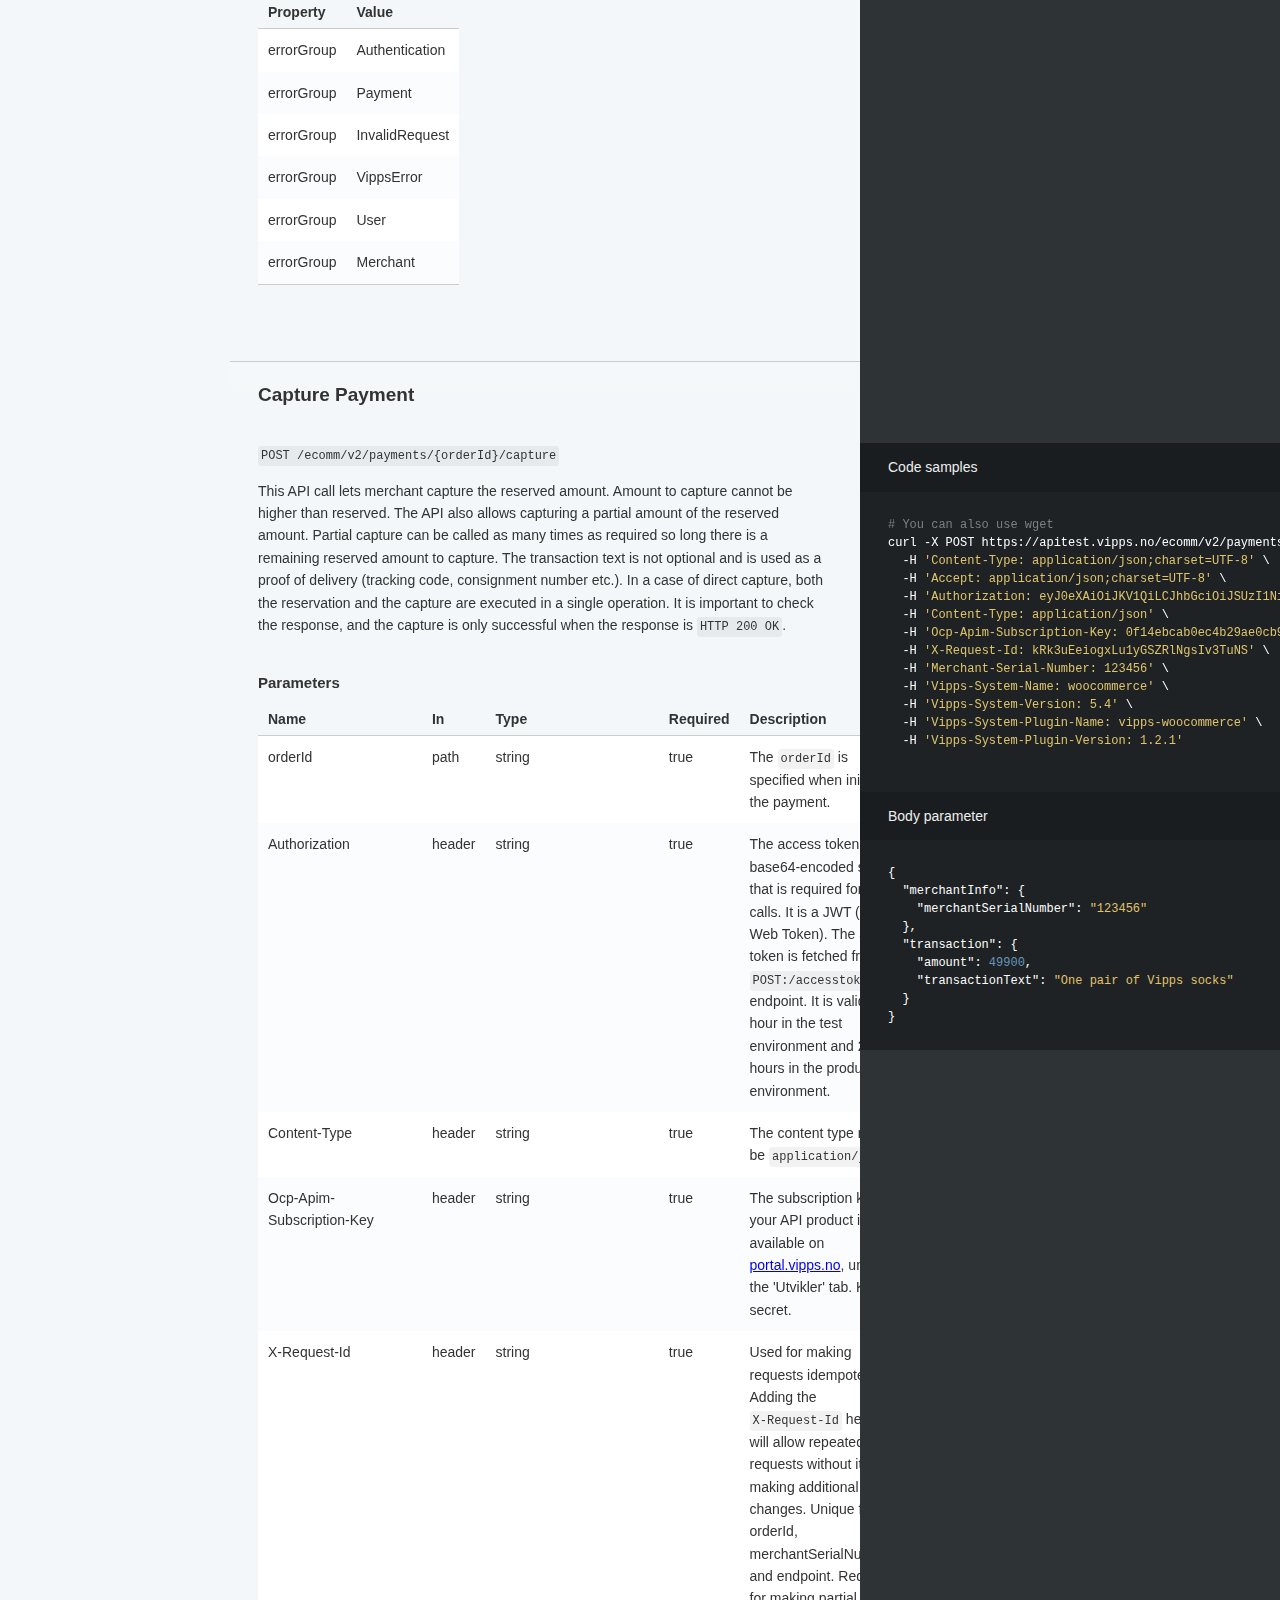
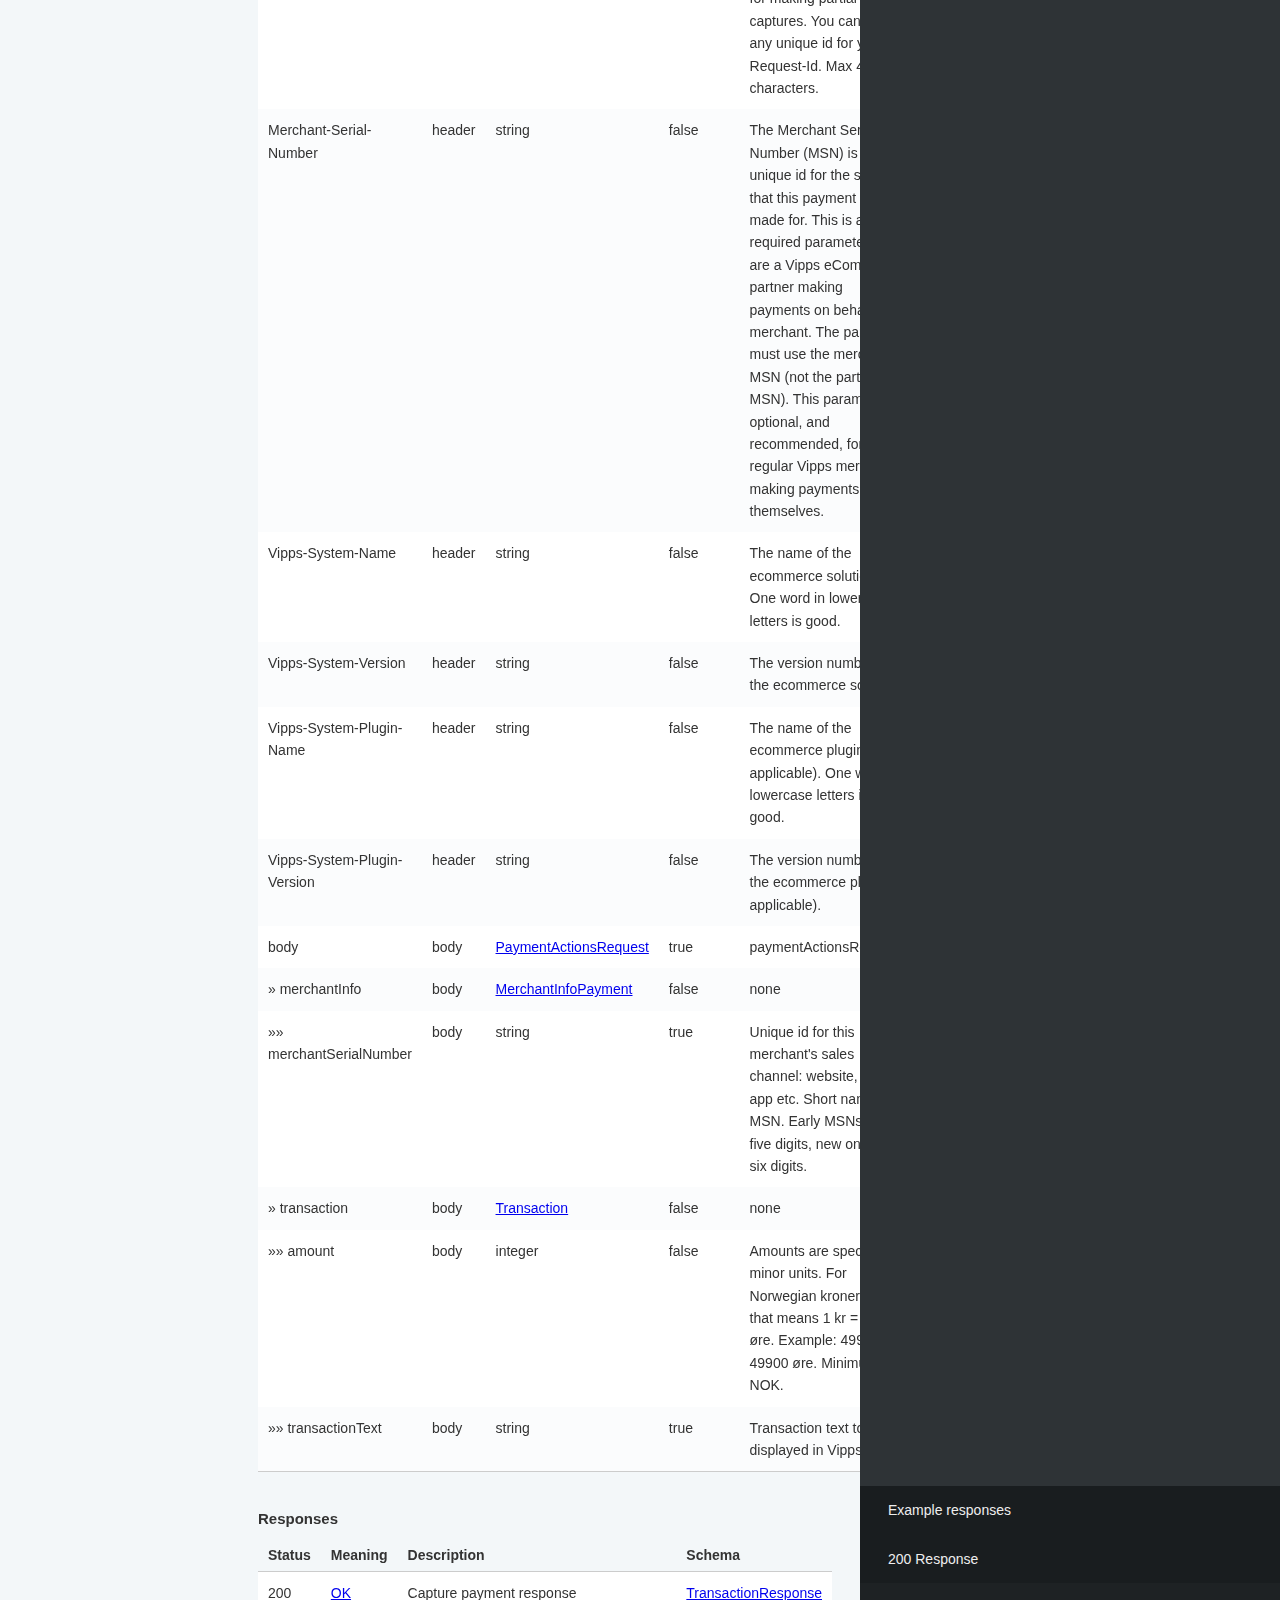
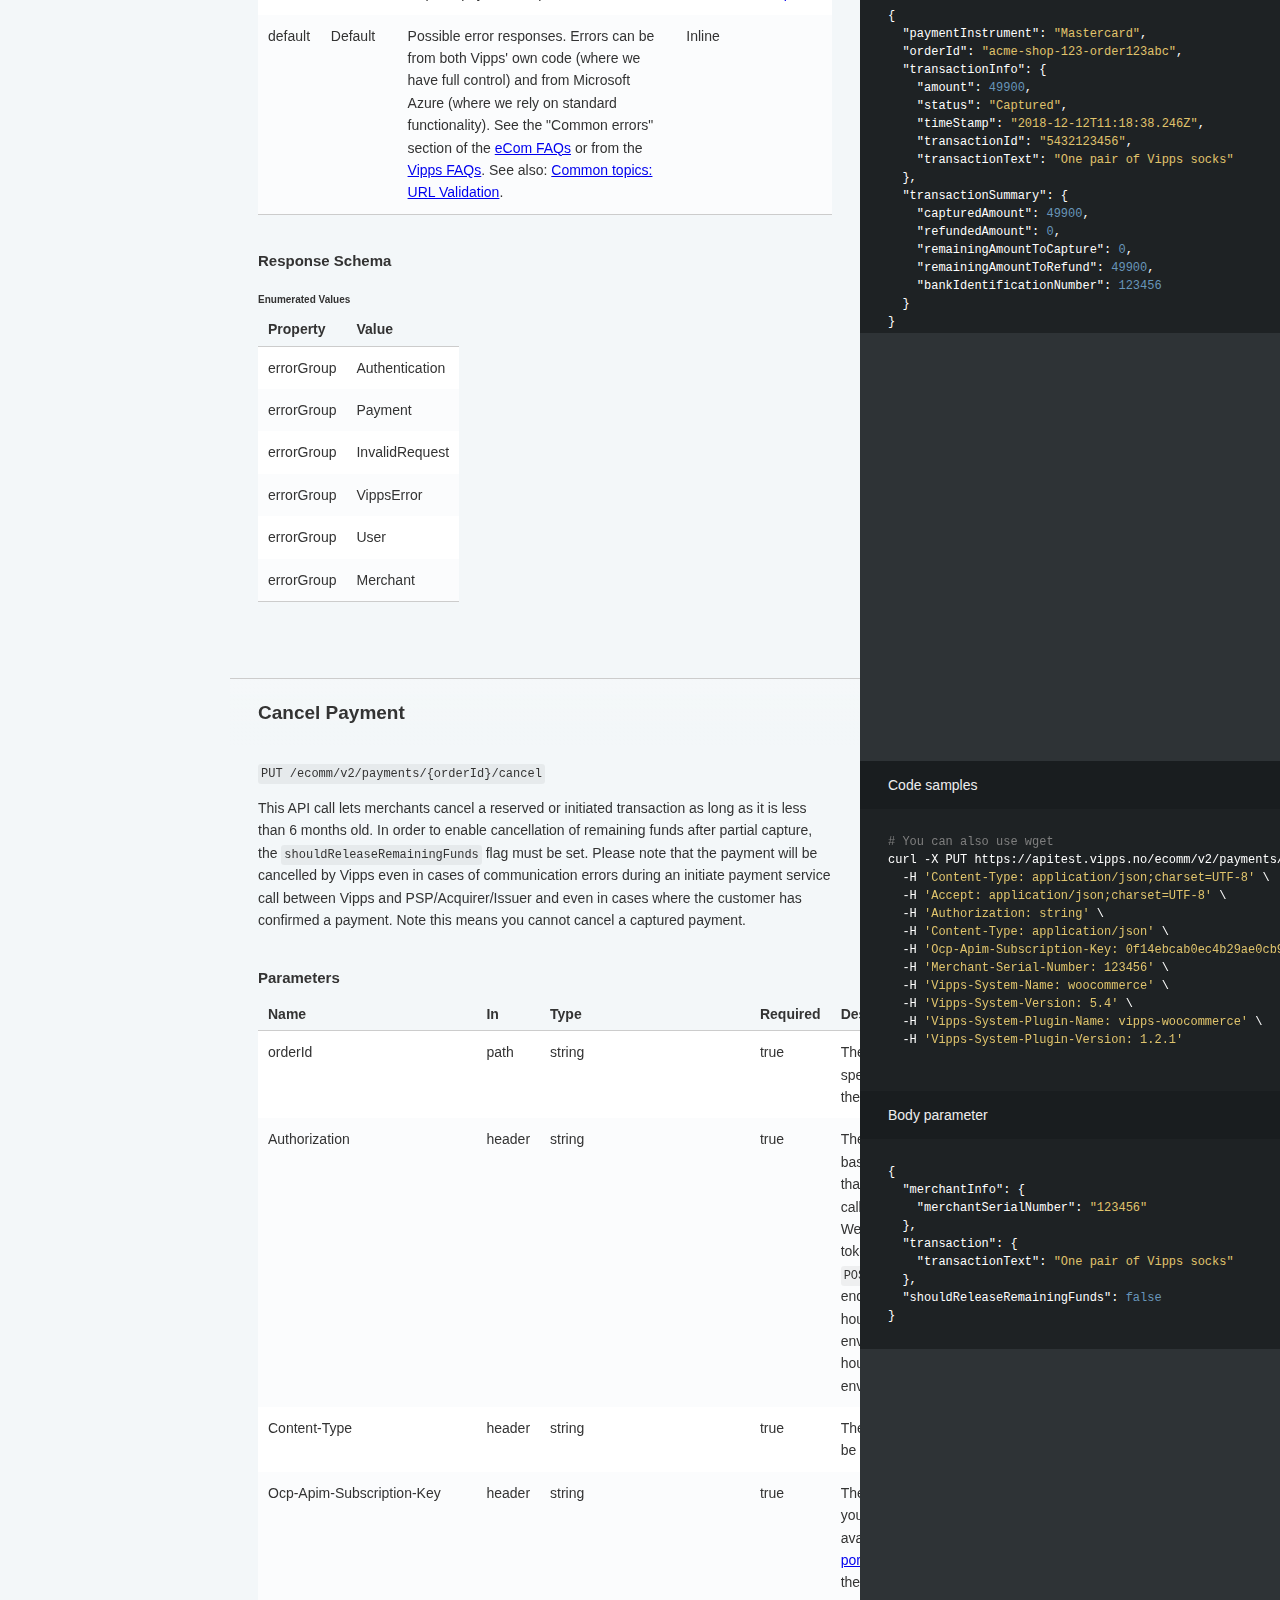
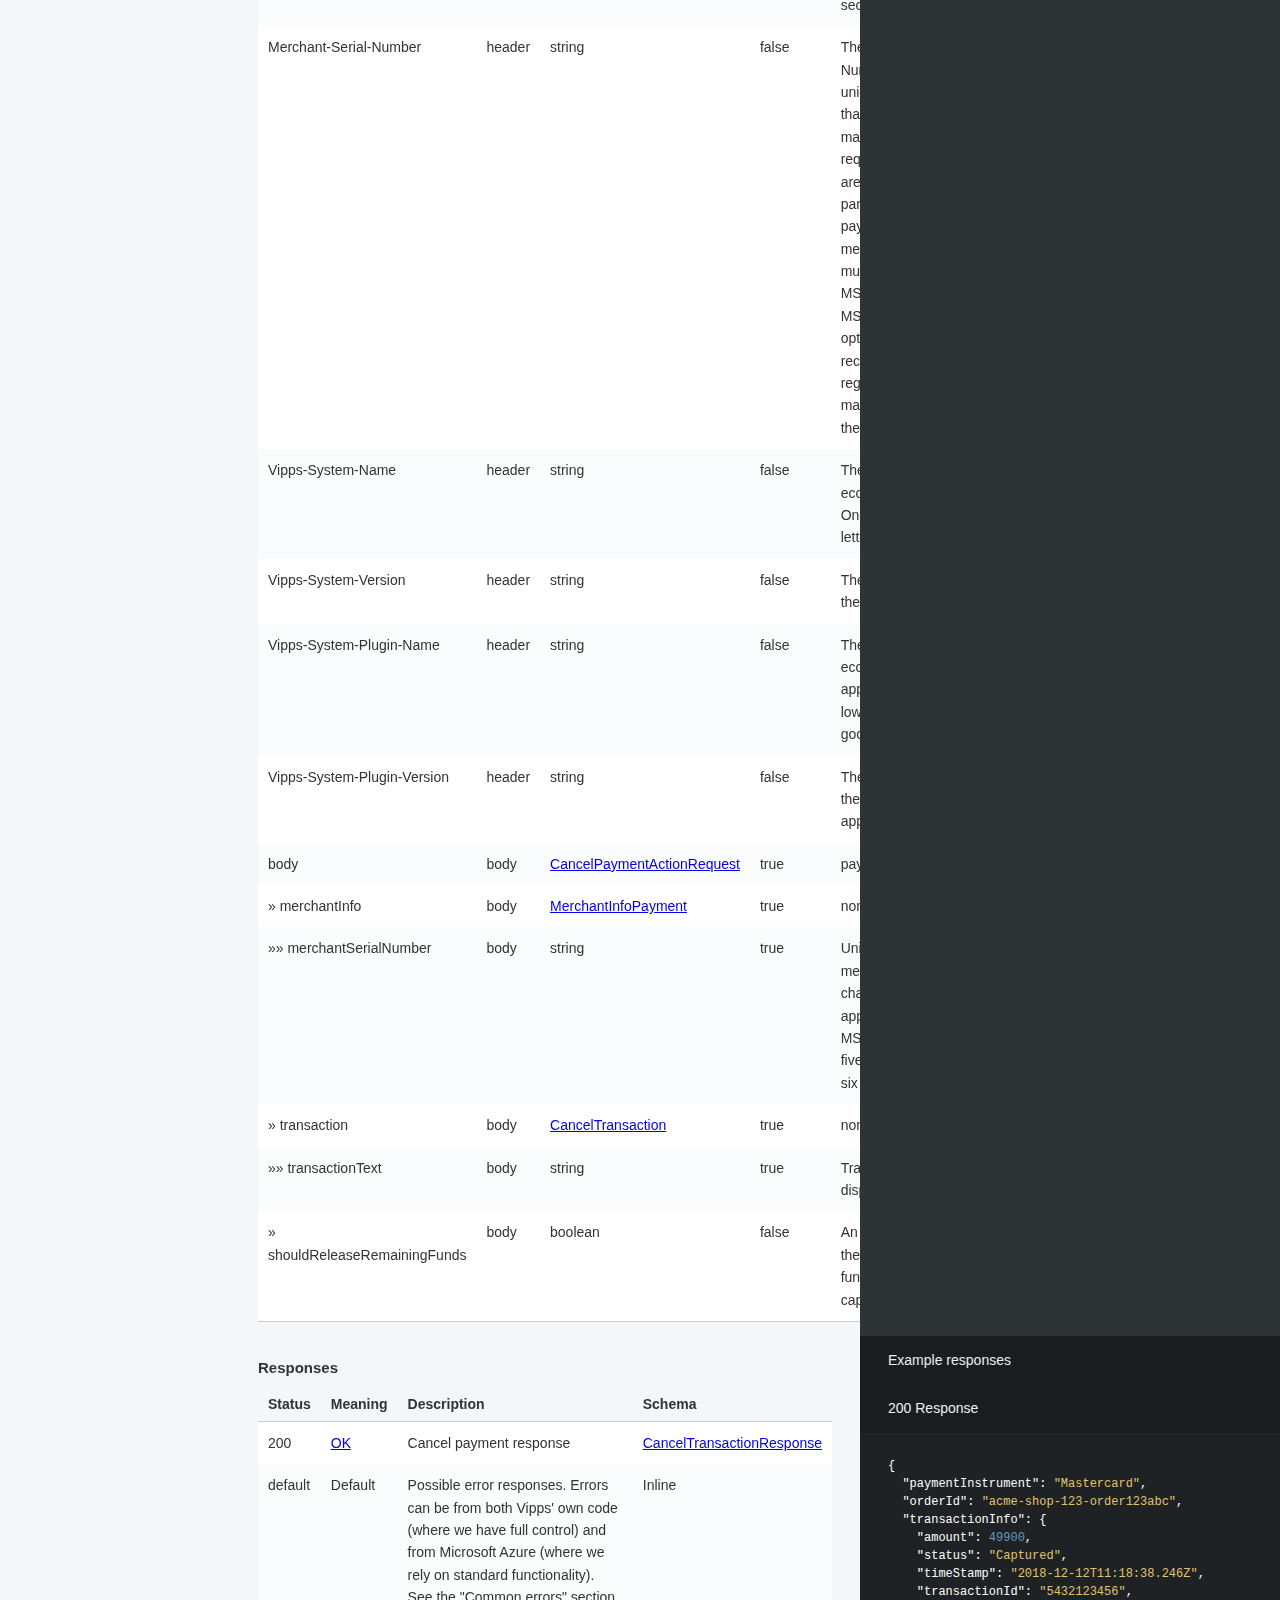
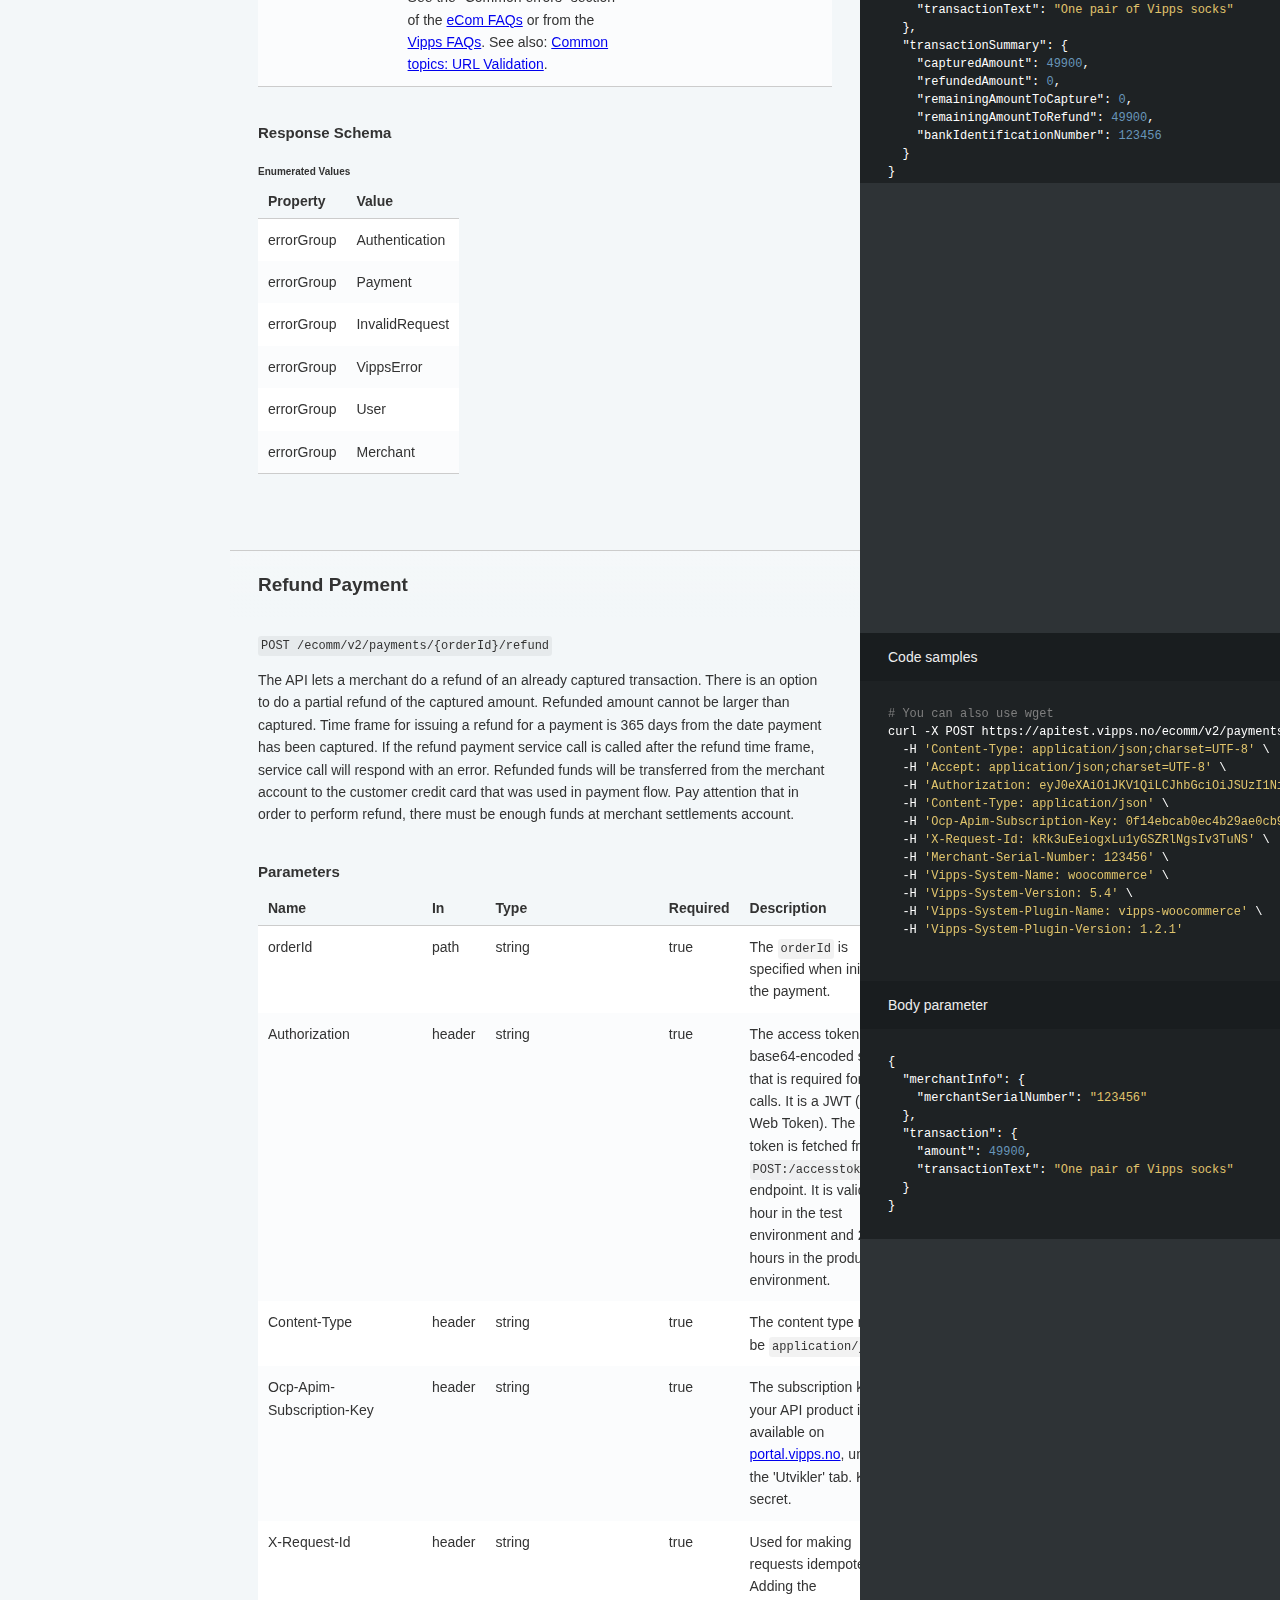
==== commit 6c10cca5: "shins update" ====
--- a/docs/shins/index.html
+++ b/docs/shins/index.html
@@ -7,7 +7,7 @@
     <meta charset="utf-8">
     <meta content="IE=edge,chrome=1" http-equiv="X-UA-Compatible">
     <meta name="viewport" content="width=device-width, initial-scale=1, maximum-scale=1">
-    <title>Vipps eCommerce API v1.6.38</title>
+    <title>Vipps eCommerce API v1.6.39</title>
 
     <style>
     </style>
@@ -2267,7 +2267,7 @@
       {
         &quot;isDefault&quot;: &quot;Y&quot;,
         &quot;priority&quot;: 0,
-        &quot;shippingCost&quot;: 9900,
+        &quot;shippingCost&quot;: 49900,
         &quot;shippingMethod&quot;: &quot;Posten Servicepakke&quot;,
         &quot;shippingMethodId&quot;: &quot;posten-servicepakke&quot;
       }
@@ -2459,7 +2459,7 @@
       {
         <span class="hljs-attr">&quot;isDefault&quot;</span>: <span class="hljs-string">&quot;Y&quot;</span>,
         <span class="hljs-attr">&quot;priority&quot;</span>: <span class="hljs-number">0</span>,
-        <span class="hljs-attr">&quot;shippingCost&quot;</span>: <span class="hljs-number">9900</span>,
+        <span class="hljs-attr">&quot;shippingCost&quot;</span>: <span class="hljs-number">49900</span>,
         <span class="hljs-attr">&quot;shippingMethod&quot;</span>: <span class="hljs-string">&quot;Posten Servicepakke&quot;</span>,
         <span class="hljs-attr">&quot;shippingMethodId&quot;</span>: <span class="hljs-string">&quot;posten-servicepakke&quot;</span>
       }
@@ -2660,7 +2660,7 @@
 <td>body</td>
 <td>integer</td>
 <td>true</td>
-<td>Shipping cost. Amounts are specified in minor units. For Norwegian kroner (NOK) that means 1 kr = 100 øre. Example: 499 kr = 49900 øre.</td>
+<td>Amounts are specified in minor units. For Norwegian kroner (NOK) that means 1 kr = 100 øre. Example: 499 kr = 49900 øre. Minimum 1 NOK.</td>
 </tr>
 <tr>
 <td>»»» shippingMethod</td>
@@ -2688,7 +2688,7 @@
 <td>body</td>
 <td>integer</td>
 <td>true</td>
-<td>Amounts are specified in minor units. For Norwegian kroner (NOK) that means 1 kr = 100 øre. Example: 499 kr = 49900 øre. Must be non-zero and larger than 1 NOK.</td>
+<td>Amounts are specified in minor units. For Norwegian kroner (NOK) that means 1 kr = 100 øre. Example: 499 kr = 49900 øre. Minimum 1 NOK.</td>
 </tr>
 <tr>
 <td>»» orderId</td>
@@ -3206,7 +3206,7 @@
 <td>body</td>
 <td>integer</td>
 <td>false</td>
-<td>Amounts are specified in minor units. For Norwegian kroner (NOK) that means 1 kr = 100 øre. Example: 499 kr = 49900 øre. If amount is 0 or not provided then full capture will be performed.</td>
+<td>Amounts are specified in minor units. For Norwegian kroner (NOK) that means 1 kr = 100 øre. Example: 499 kr = 49900 øre. Minimum 1 NOK.</td>
 </tr>
 <tr>
 <td>»» transactionText</td>
@@ -4040,7 +4040,7 @@
 <td>body</td>
 <td>integer</td>
 <td>false</td>
-<td>Amounts are specified in minor units. For Norwegian kroner (NOK) that means 1 kr = 100 øre. Example: 499 kr = 49900 øre. If amount is 0 or not provided then full capture will be performed.</td>
+<td>Amounts are specified in minor units. For Norwegian kroner (NOK) that means 1 kr = 100 øre. Example: 499 kr = 49900 øre. Minimum 1 NOK.</td>
 </tr>
 <tr>
 <td>»» transactionText</td>
@@ -4775,7 +4775,7 @@
       <span class="hljs-attr">&quot;country&quot;</span>: <span class="hljs-string">&quot;Norway&quot;</span>,
       <span class="hljs-attr">&quot;postCode&quot;</span>: <span class="hljs-string">&quot;0154&quot;</span>
     },
-    <span class="hljs-attr">&quot;shippingCost&quot;</span>: <span class="hljs-number">1500</span>,
+    <span class="hljs-attr">&quot;shippingCost&quot;</span>: <span class="hljs-number">50.5</span>,
     <span class="hljs-attr">&quot;shippingMethod&quot;</span>: <span class="hljs-string">&quot;Posten Servicepakke&quot;</span>,
     <span class="hljs-attr">&quot;shippingMethodId&quot;</span>: <span class="hljs-string">&quot;string&quot;</span>
   },
@@ -5528,7 +5528,7 @@
     {
       <span class="hljs-attr">&quot;isDefault&quot;</span>: <span class="hljs-string">&quot;Y&quot;</span>,
       <span class="hljs-attr">&quot;priority&quot;</span>: <span class="hljs-number">0</span>,
-      <span class="hljs-attr">&quot;shippingCost&quot;</span>: <span class="hljs-number">9900</span>,
+      <span class="hljs-attr">&quot;shippingCost&quot;</span>: <span class="hljs-number">49900</span>,
       <span class="hljs-attr">&quot;shippingMethod&quot;</span>: <span class="hljs-string">&quot;Posten Servicepakke&quot;</span>,
       <span class="hljs-attr">&quot;shippingMethodId&quot;</span>: <span class="hljs-string">&quot;posten-servicepakke&quot;</span>
     }
@@ -5583,7 +5583,7 @@
       &quot;country&quot;: &quot;Norway&quot;,
       &quot;zipCode&quot;: &quot;0154&quot;
     },
-    &quot;shippingCost&quot;: 9900,
+    &quot;shippingCost&quot;: 50.5,
     &quot;shippingMethod&quot;: &quot;Posten Servicepakke&quot;,
     &quot;shippingMethodId&quot;: &quot;posten-servicepakke&quot;
   },
@@ -5732,7 +5732,7 @@
       <span class="hljs-attr">&quot;country&quot;</span>: <span class="hljs-string">&quot;Norway&quot;</span>,
       <span class="hljs-attr">&quot;zipCode&quot;</span>: <span class="hljs-string">&quot;0154&quot;</span>
     },
-    <span class="hljs-attr">&quot;shippingCost&quot;</span>: <span class="hljs-number">9900</span>,
+    <span class="hljs-attr">&quot;shippingCost&quot;</span>: <span class="hljs-number">50.5</span>,
     <span class="hljs-attr">&quot;shippingMethod&quot;</span>: <span class="hljs-string">&quot;Posten Servicepakke&quot;</span>,
     <span class="hljs-attr">&quot;shippingMethodId&quot;</span>: <span class="hljs-string">&quot;posten-servicepakke&quot;</span>
   },
@@ -6331,7 +6331,7 @@
     <span class="hljs-attr">&quot;country&quot;</span>: <span class="hljs-string">&quot;Norway&quot;</span>,
     <span class="hljs-attr">&quot;postCode&quot;</span>: <span class="hljs-string">&quot;0154&quot;</span>
   },
-  <span class="hljs-attr">&quot;shippingCost&quot;</span>: <span class="hljs-number">1500</span>,
+  <span class="hljs-attr">&quot;shippingCost&quot;</span>: <span class="hljs-number">50.5</span>,
   <span class="hljs-attr">&quot;shippingMethod&quot;</span>: <span class="hljs-string">&quot;Posten Servicepakke&quot;</span>,
   <span class="hljs-attr">&quot;shippingMethodId&quot;</span>: <span class="hljs-string">&quot;string&quot;</span>
 }
@@ -6359,10 +6359,10 @@
 </tr>
 <tr>
 <td>shippingCost</td>
-<td>integer</td>
-<td>true</td>
-<td>none</td>
-<td>none</td>
+<td>number(double)</td>
+<td>true</td>
+<td>none</td>
+<td>Shipping cost in NOK. Please note that this is not øre, and different from other amounts.</td>
 </tr>
 <tr>
 <td>shippingMethod</td>
@@ -6927,7 +6927,7 @@
 <td>integer</td>
 <td>true</td>
 <td>none</td>
-<td>Ordered amount. Amounts are specified in minor units. For Norwegian kroner (NOK) that means 1 kr = 100 øre. Example: 499 kr = 49900 øre.</td>
+<td>Ordered amount. Amounts are specified in minor units. For Norwegian kroner (NOK) that means 1 kr = 100 øre. Example: 499 kr = 49900 øre. Minimum 1 NOK.</td>
 </tr>
 <tr>
 <td>status</td>
@@ -7009,7 +7009,7 @@
 <td>integer</td>
 <td>true</td>
 <td>none</td>
-<td>Ordered amount. Amounts are specified in minor units. For Norwegian kroner (NOK) that means 1 kr = 100 øre. Example: 499 kr = 49900 øre.</td>
+<td>Amounts are specified in minor units. For Norwegian kroner (NOK) that means 1 kr = 100 øre. Example: 499 kr = 49900 øre. Minimum 1 NOK.</td>
 </tr>
 <tr>
 <td>status</td>
@@ -7091,7 +7091,7 @@
 <td>integer</td>
 <td>true</td>
 <td>none</td>
-<td>Ordered amount. Amounts are specified in minor units. For Norwegian kroner (NOK) that means 1 kr = 100 øre. Example: 499 kr = 49900 øre.</td>
+<td>Amounts are specified in minor units. For Norwegian kroner (NOK) that means 1 kr = 100 øre. Example: 499 kr = 49900 øre. Minimum 1 NOK.</td>
 </tr>
 <tr>
 <td>status</td>
@@ -7198,7 +7198,7 @@
 <td>integer</td>
 <td>true</td>
 <td>none</td>
-<td>Ordered amount in øre. Amounts are specified in minor units. For Norwegian kroner (NOK) that means 1 kr = 100 øre. Example: 499 kr = 49900 øre.</td>
+<td>Amounts are specified in minor units. For Norwegian kroner (NOK) that means 1 kr = 100 øre. Example: 499 kr = 49900 øre. Minimum 1 NOK.</td>
 </tr>
 <tr>
 <td>status</td>
@@ -7284,7 +7284,7 @@
 <td>integer</td>
 <td>true</td>
 <td>none</td>
-<td>Amounts are specified in minor units. For Norwegian kroner (NOK) that means 1 kr = 100 øre. Example: 499 kr = 49900 øre.</td>
+<td>Amounts are specified in minor units. For Norwegian kroner (NOK) that means 1 kr = 100 øre. Example: 499 kr = 49900 øre. Minimum 1 NOK.</td>
 </tr>
 <tr>
 <td>status</td>
@@ -7354,7 +7354,7 @@
       <span class="hljs-attr">&quot;country&quot;</span>: <span class="hljs-string">&quot;Norway&quot;</span>,
       <span class="hljs-attr">&quot;postCode&quot;</span>: <span class="hljs-string">&quot;0154&quot;</span>
     },
-    <span class="hljs-attr">&quot;shippingCost&quot;</span>: <span class="hljs-number">1500</span>,
+    <span class="hljs-attr">&quot;shippingCost&quot;</span>: <span class="hljs-number">50.5</span>,
     <span class="hljs-attr">&quot;shippingMethod&quot;</span>: <span class="hljs-string">&quot;Posten Servicepakke&quot;</span>,
     <span class="hljs-attr">&quot;shippingMethodId&quot;</span>: <span class="hljs-string">&quot;string&quot;</span>
   },
@@ -7497,7 +7497,7 @@
     <span class="hljs-attr">&quot;country&quot;</span>: <span class="hljs-string">&quot;Norway&quot;</span>,
     <span class="hljs-attr">&quot;zipCode&quot;</span>: <span class="hljs-string">&quot;0154&quot;</span>
   },
-  <span class="hljs-attr">&quot;shippingCost&quot;</span>: <span class="hljs-number">9900</span>,
+  <span class="hljs-attr">&quot;shippingCost&quot;</span>: <span class="hljs-number">50.5</span>,
   <span class="hljs-attr">&quot;shippingMethod&quot;</span>: <span class="hljs-string">&quot;Posten Servicepakke&quot;</span>,
   <span class="hljs-attr">&quot;shippingMethodId&quot;</span>: <span class="hljs-string">&quot;posten-servicepakke&quot;</span>
 }
@@ -7524,10 +7524,10 @@
 </tr>
 <tr>
 <td>shippingCost</td>
-<td>any</td>
-<td>true</td>
-<td>none</td>
-<td>Shipping cost, in kroner (not øre)</td>
+<td>number(double)</td>
+<td>true</td>
+<td>none</td>
+<td>Shipping cost in NOK. Please note that this is not øre, and different from other amounts.</td>
 </tr>
 <tr>
 <td>shippingMethod</td>
@@ -7780,7 +7780,7 @@
 <pre class="highlight tab tab-json"><code>{
   <span class="hljs-attr">&quot;isDefault&quot;</span>: <span class="hljs-string">&quot;Y&quot;</span>,
   <span class="hljs-attr">&quot;priority&quot;</span>: <span class="hljs-number">0</span>,
-  <span class="hljs-attr">&quot;shippingCost&quot;</span>: <span class="hljs-number">9900</span>,
+  <span class="hljs-attr">&quot;shippingCost&quot;</span>: <span class="hljs-number">49900</span>,
   <span class="hljs-attr">&quot;shippingMethod&quot;</span>: <span class="hljs-string">&quot;Posten Servicepakke&quot;</span>,
   <span class="hljs-attr">&quot;shippingMethodId&quot;</span>: <span class="hljs-string">&quot;posten-servicepakke&quot;</span>
 }
@@ -7817,7 +7817,7 @@
 <td>integer</td>
 <td>true</td>
 <td>none</td>
-<td>Shipping cost. Amounts are specified in minor units. For Norwegian kroner (NOK) that means 1 kr = 100 øre. Example: 499 kr = 49900 øre.</td>
+<td>Amounts are specified in minor units. For Norwegian kroner (NOK) that means 1 kr = 100 øre. Example: 499 kr = 49900 øre. Minimum 1 NOK.</td>
 </tr>
 <tr>
 <td>shippingMethod</td>
@@ -7876,7 +7876,7 @@
       {
         <span class="hljs-attr">&quot;isDefault&quot;</span>: <span class="hljs-string">&quot;Y&quot;</span>,
         <span class="hljs-attr">&quot;priority&quot;</span>: <span class="hljs-number">0</span>,
-        <span class="hljs-attr">&quot;shippingCost&quot;</span>: <span class="hljs-number">9900</span>,
+        <span class="hljs-attr">&quot;shippingCost&quot;</span>: <span class="hljs-number">49900</span>,
         <span class="hljs-attr">&quot;shippingMethod&quot;</span>: <span class="hljs-string">&quot;Posten Servicepakke&quot;</span>,
         <span class="hljs-attr">&quot;shippingMethodId&quot;</span>: <span class="hljs-string">&quot;posten-servicepakke&quot;</span>
       }
@@ -7974,7 +7974,7 @@
 <td>integer</td>
 <td>true</td>
 <td>none</td>
-<td>Amounts are specified in minor units. For Norwegian kroner (NOK) that means 1 kr = 100 øre. Example: 499 kr = 49900 øre. Must be non-zero and larger than 1 NOK.</td>
+<td>Amounts are specified in minor units. For Norwegian kroner (NOK) that means 1 kr = 100 øre. Example: 499 kr = 49900 øre. Minimum 1 NOK.</td>
 </tr>
 <tr>
 <td>orderId</td>
@@ -8102,7 +8102,7 @@
     {
       <span class="hljs-attr">&quot;isDefault&quot;</span>: <span class="hljs-string">&quot;Y&quot;</span>,
       <span class="hljs-attr">&quot;priority&quot;</span>: <span class="hljs-number">0</span>,
-      <span class="hljs-attr">&quot;shippingCost&quot;</span>: <span class="hljs-number">9900</span>,
+      <span class="hljs-attr">&quot;shippingCost&quot;</span>: <span class="hljs-number">49900</span>,
       <span class="hljs-attr">&quot;shippingMethod&quot;</span>: <span class="hljs-string">&quot;Posten Servicepakke&quot;</span>,
       <span class="hljs-attr">&quot;shippingMethodId&quot;</span>: <span class="hljs-string">&quot;posten-servicepakke&quot;</span>
     }
@@ -8279,7 +8279,7 @@
 <td>integer</td>
 <td>false</td>
 <td>none</td>
-<td>Amounts are specified in minor units. For Norwegian kroner (NOK) that means 1 kr = 100 øre. Example: 499 kr = 49900 øre. If amount is 0 or not provided then full capture will be performed.</td>
+<td>Amounts are specified in minor units. For Norwegian kroner (NOK) that means 1 kr = 100 øre. Example: 499 kr = 49900 øre. Minimum 1 NOK.</td>
 </tr>
 <tr>
 <td>transactionText</td>
@@ -8523,7 +8523,7 @@
       <span class="hljs-attr">&quot;country&quot;</span>: <span class="hljs-string">&quot;Norway&quot;</span>,
       <span class="hljs-attr">&quot;zipCode&quot;</span>: <span class="hljs-string">&quot;0154&quot;</span>
     },
-    <span class="hljs-attr">&quot;shippingCost&quot;</span>: <span class="hljs-number">9900</span>,
+    <span class="hljs-attr">&quot;shippingCost&quot;</span>: <span class="hljs-number">50.5</span>,
     <span class="hljs-attr">&quot;shippingMethod&quot;</span>: <span class="hljs-string">&quot;Posten Servicepakke&quot;</span>,
     <span class="hljs-attr">&quot;shippingMethodId&quot;</span>: <span class="hljs-string">&quot;posten-servicepakke&quot;</span>
   },
@@ -8762,7 +8762,7 @@
     {
       <span class="hljs-attr">&quot;isDefault&quot;</span>: <span class="hljs-string">&quot;Y&quot;</span>,
       <span class="hljs-attr">&quot;priority&quot;</span>: <span class="hljs-number">0</span>,
-      <span class="hljs-attr">&quot;shippingCost&quot;</span>: <span class="hljs-number">9900</span>,
+      <span class="hljs-attr">&quot;shippingCost&quot;</span>: <span class="hljs-number">49900</span>,
       <span class="hljs-attr">&quot;shippingMethod&quot;</span>: <span class="hljs-string">&quot;Posten Servicepakke&quot;</span>,
       <span class="hljs-attr">&quot;shippingMethodId&quot;</span>: <span class="hljs-string">&quot;posten-servicepakke&quot;</span>
     }
@@ -8884,7 +8884,7 @@
       <span class="hljs-attr">&quot;country&quot;</span>: <span class="hljs-string">&quot;Norway&quot;</span>,
       <span class="hljs-attr">&quot;zipCode&quot;</span>: <span class="hljs-string">&quot;0154&quot;</span>
     },
-    <span class="hljs-attr">&quot;shippingCost&quot;</span>: <span class="hljs-number">9900</span>,
+    <span class="hljs-attr">&quot;shippingCost&quot;</span>: <span class="hljs-number">50.5</span>,
     <span class="hljs-attr">&quot;shippingMethod&quot;</span>: <span class="hljs-string">&quot;Posten Servicepakke&quot;</span>,
     <span class="hljs-attr">&quot;shippingMethodId&quot;</span>: <span class="hljs-string">&quot;posten-servicepakke&quot;</span>
   },
